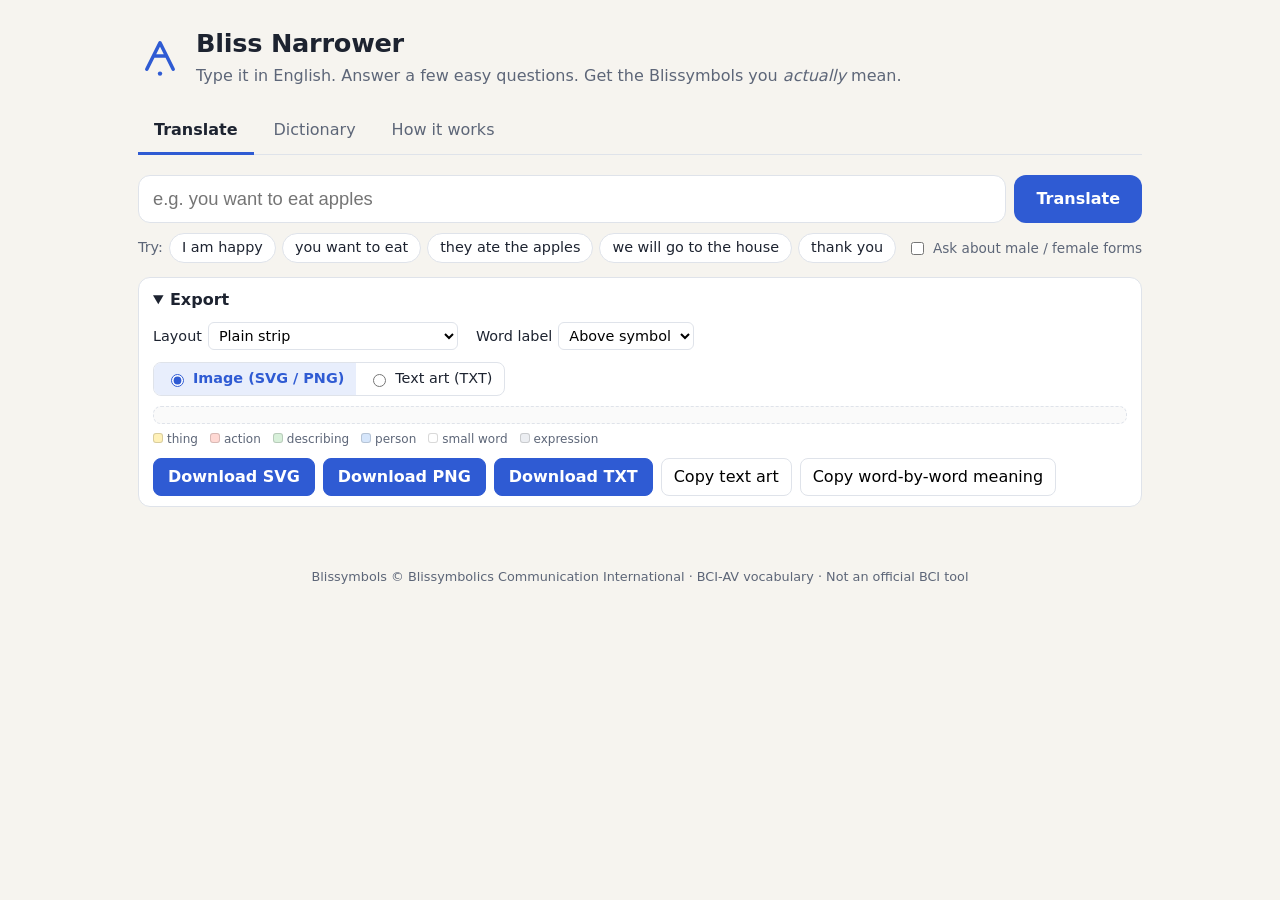
==== bliss-narrower.html @ 60fadc22 "Added root files" ====
<!DOCTYPE html>
<html lang="en">
<head>
<meta charset="utf-8">
<meta name="viewport" content="width=device-width, initial-scale=1">
<title>Bliss Narrower — say exactly what you mean in Blissymbols</title>
<meta name="description" content="Type English, answer a few plain questions (one or many? now or before?), and get the exact Blissymbols you mean.">
<link rel="icon" href="data:image/svg+xml,%3Csvg xmlns='http://www.w3.org/2000/svg' viewBox='0 0 40 40'%3E%3Cpath d='M8 32 L20 8 L32 32 M14 20 L26 20' fill='none' stroke='%232f5bd3' stroke-width='4' stroke-linecap='round'/%3E%3C/svg%3E">
<style>
:root{
  --ink:#1d2330; --muted:#5d6678; --line:#dfe3ea; --bg:#f6f4ef; --card:#fff;
  --accent:#2f5bd3; --accent-soft:#e8eefc; --warn:#e8792b; --warn-soft:#fff1e6; --ok:#2e8b57;
  /* BCI part-of-speech colours */
  --c-YELLOW:#f3c93e; --c-RED:#e05a4f; --c-GREEN:#52a85a; --c-BLUE:#4a86d8; --c-WHITE:#c9ced8; --c-GRAY:#8d95a3;
  --radius:12px;
}
*{box-sizing:border-box}
html,body{margin:0;background:var(--bg);color:var(--ink);font:16px/1.5 system-ui,-apple-system,"Segoe UI",Roboto,sans-serif}
button{font:inherit;cursor:pointer}
.sr{position:absolute;width:1px;height:1px;overflow:hidden;clip:rect(0 0 0 0)}
.top{padding:24px clamp(16px,4vw,48px) 0;max-width:1100px;margin:0 auto}
.brand{display:flex;gap:14px;align-items:center}
.logo{width:44px;height:44px;color:var(--accent);flex:none}
h1{margin:0;font-size:1.6rem;letter-spacing:-.01em}
.tag{margin:2px 0 0;color:var(--muted)}
.tabs{display:flex;gap:4px;margin-top:20px;border-bottom:1px solid var(--line)}
.tabs button{background:none;border:0;padding:10px 16px;color:var(--muted);border-bottom:3px solid transparent;margin-bottom:-1px}
.tabs button[aria-selected=true]{color:var(--ink);border-color:var(--accent);font-weight:600}
main{max-width:1100px;margin:0 auto;padding:20px clamp(16px,4vw,48px) 40px}
.tab{display:none}.tab.on{display:block}
.inputRow{display:flex;gap:8px}
.inputRow input{flex:1;font-size:1.15rem;padding:12px 14px;border:1.5px solid var(--line);border-radius:var(--radius);background:#fff;min-width:0}
.inputRow input:focus{outline:none;border-color:var(--accent);box-shadow:0 0 0 3px var(--accent-soft)}
.primary{background:var(--accent);color:#fff;border:0;border-radius:var(--radius);padding:0 22px;font-weight:600}
.examples{margin:10px 0 0;color:var(--muted);font-size:.9rem;display:flex;flex-wrap:wrap;gap:6px;align-items:center}
.ex{background:#fff;border:1px solid var(--line);border-radius:999px;padding:3px 12px;color:var(--ink)}
.ex:hover{border-color:var(--accent)}
.status{margin-top:16px;padding:10px 14px;border-radius:var(--radius);background:var(--accent-soft)}
h2{font-size:1.15rem;margin:28px 0 10px}
.resultHead{display:flex;align-items:baseline;justify-content:space-between;gap:12px;flex-wrap:wrap}
.funnel{font-size:.9rem;color:var(--muted);display:flex;align-items:center;gap:8px}
.funnel b{font-size:1.1rem;color:var(--ink)}
.funnel .pill{padding:2px 10px;border-radius:999px;background:var(--warn-soft);color:var(--warn);font-weight:600}
.funnel .pill.done{background:#e5f4ea;color:var(--ok)}
.strip{display:flex;flex-wrap:wrap;gap:6px 2px;align-items:flex-end;background:#fff;border:1px solid var(--line);border-radius:var(--radius);padding:16px;min-height:120px}
.tok{display:flex;flex-direction:column;align-items:center;border-radius:8px;padding:4px 6px;border:2px solid transparent;background:none}
.tok:hover,.tok.sel{background:var(--accent-soft)}
.tok svg{height:110px;display:block}
.tok .gl{font-size:.78rem;color:var(--muted);max-width:140px;text-align:center;line-height:1.2;margin-top:2px}
.tok.needs{border-color:var(--warn);border-style:dashed}
.tok.text svg{display:none}
.tok.text .raw{height:110px;display:flex;align-items:center;font-style:italic;color:var(--muted);padding:0 6px}
.tok.punct svg{height:110px}
.actions{display:flex;flex-wrap:wrap;gap:8px;margin-top:10px;align-items:center}
.actions button{background:#fff;border:1px solid var(--line);border-radius:8px;padding:6px 12px}
.actions button:hover{border-color:var(--accent)}
.toggle{margin-left:auto;font-size:.85rem;color:var(--muted);display:flex;gap:6px;align-items:center;cursor:pointer}
.hint{color:var(--muted);margin:0 0 14px;font-size:.95rem}
.needs-dot{display:inline-block;width:10px;height:10px;border-radius:50%;background:var(--warn);vertical-align:middle}
.cards{display:grid;grid-template-columns:repeat(auto-fill,minmax(320px,1fr));gap:14px}
.card{background:var(--card);border:1px solid var(--line);border-radius:var(--radius);padding:14px 16px;position:relative;scroll-margin:20px}
.card.needs{border-color:var(--warn);box-shadow:0 0 0 3px var(--warn-soft)}
.card.flash{animation:flash 1s}
@keyframes flash{0%{box-shadow:0 0 0 6px var(--accent-soft)}100%{box-shadow:none}}
.card header{display:flex;gap:12px;align-items:center;margin-bottom:8px}
.card header svg{height:72px;flex:none;background:#fafafa;border-radius:6px}
.card .word{font-weight:700;font-size:1.1rem}
.card .chosen{color:var(--muted);font-size:.88rem;line-height:1.3}
.card .count{position:absolute;top:10px;right:12px;font-size:.75rem;color:var(--muted)}
.q{margin-top:12px}
.q .qt{font-weight:600;font-size:.95rem;display:flex;gap:6px;align-items:center}
.q .qt .opt{font-weight:400;color:var(--muted);font-size:.8rem}
.q.open .qt::before{content:"";width:9px;height:9px;border-radius:50%;background:var(--warn);flex:none}
.opts{display:flex;flex-direction:column;gap:6px;margin-top:6px}
.opts.row{flex-direction:row;flex-wrap:wrap}
.o{display:flex;gap:10px;align-items:center;text-align:left;background:#fff;border:1.5px solid var(--line);border-radius:10px;padding:7px 10px;color:var(--ink)}
.o:hover{border-color:var(--accent)}
.o[aria-pressed=true]{border-color:var(--accent);background:var(--accent-soft)}
.o .ol{font-weight:600}
.o .oe{color:var(--muted);font-size:.85rem;display:block;font-style:italic}
.o svg{height:54px;flex:none}
.o .pic{font-size:1.2rem;letter-spacing:2px;flex:none;min-width:44px;text-align:center}
.o .guess{font-size:.7rem;color:var(--accent);font-weight:600;margin-left:auto;white-space:nowrap}
.dot{display:inline-block;width:10px;height:10px;border-radius:3px;margin-right:4px;vertical-align:baseline;border:1px solid rgba(0,0,0,.15)}
.skipped{color:var(--muted);font-size:.9rem}
.findbox input{width:100%;padding:8px 10px;border:1px solid var(--line);border-radius:8px;margin-top:6px}
.findres{display:flex;flex-wrap:wrap;gap:6px;margin-top:6px;max-height:260px;overflow:auto}
.findres .o{flex-direction:column;width:104px;padding:6px;gap:2px;font-size:.75rem;text-align:center}
.legend{display:flex;flex-wrap:wrap;gap:12px;margin:12px 0;font-size:.85rem;color:var(--muted)}
.grid{display:grid;grid-template-columns:repeat(auto-fill,minmax(120px,1fr));gap:8px}
.cell{background:#fff;border:1px solid var(--line);border-radius:10px;padding:8px 6px 6px;display:flex;flex-direction:column;align-items:center;gap:2px;color:var(--ink);border-top:4px solid var(--c-WHITE)}
.cell svg{height:70px}
.cell span{font-size:.78rem;text-align:center;line-height:1.2;word-break:break-word}
.cell:hover{border-color:var(--accent)}
dialog{border:0;border-radius:16px;padding:24px;max-width:520px;width:92vw;box-shadow:0 20px 60px rgba(0,0,0,.25)}
dialog::backdrop{background:rgba(20,25,35,.4)}
dialog svg.big{height:200px;display:block;margin:0 auto 12px}
dialog .row{display:flex;gap:8px;justify-content:flex-end;margin-top:16px}
dialog .row button{border:1px solid var(--line);background:#fff;border-radius:8px;padding:6px 14px}
dialog .row button.primary{background:var(--accent);color:#fff;border:0}
.prose{max-width:720px}
.qtable{border-collapse:collapse;width:100%;font-size:.92rem}
.qtable td,.qtable th{border-bottom:1px solid var(--line);padding:6px 8px;text-align:left;vertical-align:top}
.foot{text-align:center;color:var(--muted);font-size:.8rem;padding:20px}
@media (max-width:600px){.tok svg{height:84px}.tok.text .raw{height:84px}.toggle{margin-left:0}}

.q.compact .opts.row{gap:6px}
.q.compact .o{flex:1 1 120px;padding:6px 8px;gap:6px;flex-direction:column;align-items:flex-start;position:relative}
.q.compact .o .pic{min-width:0;font-size:1rem;text-align:left}
.q.compact .o .ol{font-size:.9rem}
.q.compact .o .oe{font-size:.75rem}
.q.compact .o .guess{position:absolute;top:5px;right:6px}
.q .qt{flex-wrap:wrap}
.cards{align-items:start}

/* sentence strip: colour = state */
.dock{padding-top:0}
.dock h2{margin:20px 0 6px}
.keyline{display:flex;flex-wrap:wrap;gap:6px 16px;font-size:.82rem;color:var(--muted);margin:0 0 8px}
.keyline span{display:flex;align-items:center;gap:6px}
.sw{display:inline-block;width:14px;height:14px;border-radius:4px;border:2px solid}
.sw.red{border-color:#d9483b;background:#fde8e6}
.sw.green{border-color:#2e8b57;background:#e3f4e9}
.sw.yellow{border-color:#d9a400;background:#fff4cc}
.strip{flex-wrap:wrap;gap:8px 6px;padding:12px;min-height:0}
.tok{flex:none;border:2px solid var(--line);background:#fff;padding:6px 8px 4px;border-radius:10px;transition:transform .1s,box-shadow .15s}
.tok:hover{background:#fff;box-shadow:0 2px 8px rgba(20,25,35,.12);transform:translateY(-1px)}
.tok svg,.tok.text .raw,.tok.punct svg{height:84px}
.tok.red{border-color:#d9483b;background:#fde8e6;animation:pulse 2.2s ease-in-out infinite}
.tok.red .gl{color:#b3372b;font-weight:600}
.tok.green{border-color:#2e8b57;background:#e3f4e9}
.tok.yellow{border-color:#d9a400;background:#fff4cc}
.tok.yellow .gl{color:#7a5c00}
.tok.green .gl{color:#226b43}
.tok.punct{border-color:transparent;background:none;cursor:default}
.tok.sel{box-shadow:0 0 0 4px var(--accent-soft),0 0 0 6px var(--accent);animation:none}
@keyframes pulse{0%,100%{box-shadow:0 0 0 0 rgba(217,72,59,0)}50%{box-shadow:0 0 0 5px rgba(217,72,59,.18)}}
.skipped .why{font-size:.85rem}

/* pop-up */
.pop{position:absolute;z-index:20;width:min(440px,calc(100vw - 16px));background:#fff;border-radius:14px;box-shadow:0 14px 44px rgba(20,25,35,.28),0 0 0 1px rgba(20,25,35,.06);display:flex;flex-direction:column;max-height:min(70vh,560px)}
.pop::before{content:"";position:absolute;top:-7px;left:calc(var(--arrow,50%) - 7px);width:14px;height:14px;background:#fff;transform:rotate(45deg);box-shadow:-1px -1px 0 rgba(20,25,35,.06)}
.pop[hidden]{display:none}
.pophead{display:flex;gap:10px;align-items:center;padding:12px 12px 8px 14px;border-bottom:1px solid var(--line)}
.pophead svg{height:52px;flex:none}
.pophead .ph-t{flex:1;min-width:0}
.pophead .word{font-weight:700}
.pophead .chosen{color:var(--muted);font-size:.85rem;line-height:1.25}
.state{font-size:.72rem;font-weight:700;padding:2px 8px;border-radius:999px;white-space:nowrap}
.state.red{background:#fde8e6;color:#b3372b}.state.green{background:#e3f4e9;color:#226b43}.state.yellow{background:#fff4cc;color:#7a5c00}
.x{border:0;background:none;font-size:1.5rem;line-height:1;color:var(--muted);padding:2px 6px;border-radius:6px}
.x:hover{background:#f0f1f4}
.popbody{overflow:auto;padding:4px 14px 10px}
.popnote{color:var(--muted);font-size:.9rem;margin:10px 0 4px}
.popfoot{display:flex;gap:8px;justify-content:flex-end;padding:10px 12px;border-top:1px solid var(--line)}
.popfoot button{border:1px solid var(--line);background:#fff;border-radius:8px;padding:6px 14px}
.popfoot button.primary{background:var(--accent);color:#fff;border:0;padding:6px 16px}
.pop .q{margin-top:10px}
.pop .q .qt{font-size:.9rem}
.pop .q .qt .opt{display:none}
.pop .q.compact .o{flex:1 1 110px;flex-direction:row;align-items:center;padding:6px 8px;gap:6px}
.pop .q.compact .o .pic{min-width:22px;font-size:.95rem;text-align:center}
.pop .q.compact .o .guess{position:static;margin-left:auto}
.pop .q.pics .opts{display:grid;grid-template-columns:repeat(auto-fill,minmax(180px,1fr));gap:6px}
.pop .q.pics .o{padding:6px 8px}
.pop .q.pics .o svg{height:46px}
.pop .q.pics .oe{font-size:.75rem;display:-webkit-box;-webkit-line-clamp:2;-webkit-box-orient:vertical;overflow:hidden}
.pop .findres .o{width:96px}
.pop.sheet{position:fixed;left:0!important;right:0;bottom:0;top:auto!important;width:100%;max-height:72vh;border-radius:16px 16px 0 0;animation:up .18s ease-out}
.pop.sheet::before{display:none}
@keyframes up{from{transform:translateY(30px);opacity:.5}to{transform:none;opacity:1}}
@media (max-width:600px){
  .tok svg,.tok.text .raw,.tok.punct svg{height:58px}
  .keyline{font-size:.75rem}
  .inputRow input{font-size:1rem;padding:10px 12px}
  .funnel{font-size:.8rem}
}

.popfoot button.ok{background:#2e8b57;color:#fff;border:0;margin-right:auto}
.funnel .pill.auto{background:#fff4cc;color:#7a5c00}

/* export panel */
.export{background:#fff;border:1px solid var(--line);border-radius:var(--radius);padding:10px 14px;margin-top:14px}
.export summary{font-weight:600;cursor:pointer}
.exrow{display:flex;flex-wrap:wrap;gap:10px 18px;align-items:center;margin-top:10px;font-size:.9rem}
.exrow label{display:flex;gap:6px;align-items:center}
.exrow select,.exrow input[type=number]{font:inherit;padding:4px 6px;border:1px solid var(--line);border-radius:6px;background:#fff}
.exrow input[type=number]{width:60px}
.exprev{margin-top:10px;overflow:auto;max-height:360px;border:1px dashed var(--line);border-radius:8px;padding:8px;background:#fafafa}
.exprev svg{display:block;max-width:100%;height:auto}
.legend.small{font-size:.75rem;margin:6px 0 0}
.export .actions button.primary{padding:6px 14px;background:var(--accent);color:#fff;border:1px solid var(--accent)}
.export .actions button.primary:hover{filter:brightness(1.08)}
[hidden]{display:none!important}

.viewrow{margin-top:12px}
.seg{display:inline-flex;border:1px solid var(--line);border-radius:8px;overflow:hidden}
.seg label{padding:5px 12px;cursor:pointer;gap:6px}
.seg label:has(input:checked){background:var(--accent-soft);color:var(--accent);font-weight:600}
.seg input{accent-color:var(--accent)}
pre.ascii{margin:0;font:11px/1.15 ui-monospace,Menlo,Consolas,"DejaVu Sans Mono",monospace;color:#111;white-space:pre}

</style>
</head>
<body>
<header class="top">
  <div class="brand">
    <svg class="logo" viewBox="0 0 40 40" aria-hidden="true"><path d="M8 32 L20 8 L32 32 M14 20 L26 20" fill="none" stroke="currentColor" stroke-width="3.2" stroke-linecap="round" stroke-linejoin="round"/><circle cx="20" cy="36" r="2" fill="currentColor"/></svg>
    <div>
      <h1>Bliss Narrower</h1>
      <p class="tag">Type it in English. Answer a few easy questions. Get the Blissymbols you <em>actually</em> mean.</p>
    </div>
  </div>
  <nav class="tabs" role="tablist">
    <button role="tab" aria-selected="true" data-tab="translate">Translate</button>
    <button role="tab" aria-selected="false" data-tab="browse">Dictionary</button>
    <button role="tab" aria-selected="false" data-tab="about">How it works</button>
  </nav>
</header>

<main>
  <section id="tab-translate" class="tab on">
    <div class="dock" id="dock">
    <form id="inputForm" class="inputRow" autocomplete="off">
      <label for="src" class="sr">English sentence</label>
      <input id="src" type="text" placeholder="e.g. you want to eat apples" spellcheck="true">
      <button type="submit" class="primary">Translate</button>
    </form>
    <div class="examples">Try:
      <button class="ex" type="button">I am happy</button>
      <button class="ex" type="button">you want to eat</button>
      <button class="ex" type="button">they ate the apples</button>
      <button class="ex" type="button">we will go to the house</button>
      <button class="ex" type="button">thank you</button>
      <label class="toggle"><input type="checkbox" id="optGender"> Ask about male / female forms</label>
    </div>

    <div id="status" class="status" hidden></div>

    <section id="resultWrap" hidden>
      <div class="resultHead">
        <h2>Your Bliss sentence</h2>
        <div class="funnel" id="funnel" title="How many different Bliss sentences your English could still mean"></div>
      </div>
      <div class="keyline" id="keyline">
        <span><i class="sw red"></i>red: program couldn't tell — tap to choose</span>
        <span><i class="sw yellow"></i>yellow: auto-filled from your English — tap to check</span>
        <span><i class="sw green"></i>green: set by you</span>
      </div>
      <div id="strip" class="strip" aria-live="polite"></div>
    </section>
    </div>

    <p id="skipped" class="skipped"></p>
      <div id="actions">
      <details class="export" open>
        <summary>Export</summary>
        <div class="exrow">
          <label>Layout
            <select id="exStyle">
              <option value="strip">Plain strip</option>
              <option value="boxes">Boxes (communication board)</option>
            </select></label>
          <label>Word label
            <select id="exLabel">
              <option value="above">Above symbol</option>
              <option value="below">Below symbol</option>
              <option value="none">No label</option>
            </select></label>
          <span id="exBoxOpts" class="exrow" hidden>
            <label class="chk"><input type="checkbox" id="exColour" checked> Colour boxes by word type</label>
            <label>Boxes per row <input type="number" id="exPerRow" value="8" min="1" max="30"></label>
          </span>
        </div>
        <div class="exrow viewrow">
          <span class="seg" role="radiogroup" aria-label="Preview">
            <label><input type="radio" name="exView" value="image" checked> Image (SVG / PNG)</label>
            <label><input type="radio" name="exView" value="text"> Text art (TXT)</label>
          </span>
          <span id="exTextOpts" class="exrow" hidden>
            <label>Detail
              <select id="exRows">
                <option value="16">Small (16 lines tall)</option>
                <option value="24">Medium (24 lines)</option>
                <option value="32" selected>Large (32 lines)</option>
                <option value="48">Extra large (48 lines)</option>
              </select></label>
            <label>Filled pixel
              <select id="exFill">
                <option value="o" selected>o</option>
                <option value="#">#</option>
                <option value="@">@</option>
                <option value="X">X</option>
                <option value="█">█ (block)</option>
              </select></label>
          </span>
        </div>
        <div class="exprev" id="exPreview" aria-label="Export preview"></div>
        <div class="legend small"><span><span class="dot" style="background:#fff1b8"></span>thing</span><span><span class="dot" style="background:#ffd9d4"></span>action</span><span><span class="dot" style="background:#d8f0da"></span>describing</span><span><span class="dot" style="background:#d6e6fb"></span>person</span><span><span class="dot" style="background:#fff"></span>small word</span><span><span class="dot" style="background:#eceef2"></span>expression</span></div>
        <div class="actions">
          <button type="button" id="dlSvg" class="primary">Download SVG</button>
          <button type="button" id="dlPng" class="primary">Download PNG</button>
          <button type="button" id="dlTxt" class="primary">Download TXT</button>
          <button type="button" id="copyTxt">Copy text art</button>
          <button type="button" id="copyGloss">Copy word-by-word meaning</button>
        </div>
      </details>
      </div>
    <div id="pop" class="pop" role="dialog" aria-modal="false" hidden></div>
  </section>

  <section id="tab-browse" class="tab">
    <div class="inputRow">
      <label for="q" class="sr">Search the dictionary</label>
      <input id="q" type="search" placeholder="Search 6,000+ symbols in English (e.g. house, happy, to go)">
    </div>
    <div class="legend" id="legend"></div>
    <div id="grid" class="grid"></div>
    <dialog id="detail"></dialog>
  </section>

  <section id="tab-about" class="tab prose">
    <h2>Why this exists</h2>
    <p>Blissymbols can say things very precisely, but most tools make you already know the grammar. For example, there are separate symbols for <b>I</b> (just one person) and <b>we</b> (a group that includes me), and a small mark that turns one thing into many. If a tool never asks, you can't tell it which one you meant.</p>
    <p>Bliss Narrower works the other way round: it starts from every symbol your words <em>could</em> mean, then asks short, plain questions to narrow it down. The counter at the top shows how many different meanings are still possible, and it drops to <b>1</b> when everything is settled.</p>
    <h3>The questions it can ask</h3>
    <table class="qtable">
      <tr><th>Question</th><th>Plain words</th><th>Grammar name</th></tr>
      <tr><td>Who is it about?</td><td>"Just me" or "me and others"</td><td>singular / plural (first person)</td></tr>
      <tr><td>How many people are you talking to?</td><td>"one friend" or "the whole group"</td><td>singular / plural (second person)</td></tr>
      <tr><td>People or things?</td><td>"they (my friends)" or "they (the boxes)"</td><td>personal / impersonal pronoun</td></tr>
      <tr><td>How many?</td><td>"one apple" or "lots of apples"</td><td>singular / plural noun</td></tr>
      <tr><td>When?</td><td>"I eat" / "I ate" / "I will eat" / "I would eat"</td><td>present / past / future / conditional</td></tr>
      <tr><td>What kind of word?</td><td>"to drink" (doing) or "a drink" (thing)</td><td>verb / noun / adjective</td></tr>
      <tr><td>Which meaning?</td><td>pick from pictures</td><td>word sense</td></tr>
    </table>
    <h3>Good to know</h3>
    <ul>
      <li>Little words like <i>a</i>, <i>an</i>, <i>the</i>, <i>will</i> and <i>did</i> are usually left out. Bliss shows that information with marks on the other symbols instead.</li>
      <li>Indicators (the small marks on top) are placed where the original symbol had one, or centred if it had none.</li>
      <li>This is a helper, not an official translator. Check important messages with someone who knows Bliss well.</li>
    </ul>
    <h3>Credits</h3>
    <p>Symbol shapes and vocabulary come from the BCI Authorized Vocabulary (BCI-AV) published by Blissymbolics Communication International. See the README for licence details.</p>
  </section>
</main>

<footer class="foot">Blissymbols © Blissymbolics Communication International · BCI-AV vocabulary · Not an official BCI tool</footer>
<script type="application/json" id="bliss-data">[{"id":8483,"en":"exclamation_mark","pos":"WHITE","der":"(punctuation mark - 1. used as punctuation in symbol sentences; 2. used to indicate that the symbol statement that follows it is in the imperative form) - Character","w":20,"sw":7,"svg":"<path d=\"M10 130L10 226M10 258L10 258\"/>"},{"id":8484,"en":"percent,percentage,%","pos":"YELLOW","der":"(international mathematical symbol) - Character","w":84,"sw":7,"svg":"<path d=\"M74 130L10 258\"/><circle cx=\"25.5\" cy=\"145.5\" r=\"15.5\"/><circle cx=\"57.5\" cy=\"241.5\" r=\"15.5\"/>"},{"id":8485,"en":"question_mark","pos":"YELLOW","der":"(punctuation mark - used as punctuation in symbol sentences) - Character","w":84,"sw":7,"svg":"<path d=\"M73 162A31.5 31.5 0 1 0 10 162M42 193A31.5 31.5 0 0 0 42 130M42 194L42 226M42 258L42 258\"/>"},{"id":8486,"en":"period,point,full_stop,decimal_point","pos":"WHITE","der":"(punctuation mark - 1. used as punctuation in symbol sentences; 2. international mathematical symbol) - Character","w":20,"sw":7,"svg":"<path d=\"M10 258L10 258\"/>"},{"id":8487,"en":"comma","pos":"WHITE","der":"(punctuation mark - 1. used as punctuation in symbol sentences; 2. used to divide component parts of compound and combined symbols, in order to clarify meaning) - Character","w":52,"sw":7,"svg":"<path d=\"M6.7 265.7A15.5 15.5 0 0 0 9 257.7\"/><circle cx=\"7\" cy=\"257\" r=\"3\" fill=\"#000\"/>"},{"id":8488,"en":"colon","pos":"WHITE","der":"(punctuation mark) - Character","w":20,"sw":7,"svg":"<path d=\"M10 226L10 226M10 258L10 258\"/>"},{"id":8489,"en":"apostrophe","pos":"WHITE","der":"(punctuation mark) - Character","w":52,"sw":7,"svg":"<path d=\"M6.7 137.7A15.5 15.5 0 0 0 9 129.7\"/><circle cx=\"7\" cy=\"129\" r=\"3\" fill=\"#000\"/>"},{"id":8490,"en":"degree","pos":"WHITE","der":"(punctuation mark) - Character","w":52,"sw":7,"svg":"<circle cx=\"25.5\" cy=\"145.5\" r=\"15.5\"/>"},{"id":8496,"en":"zero_(digit),0","pos":"WHITE","der":"(Arabic numeral 0) - Character","w":52,"sw":7,"svg":"<path d=\"M41 210A15.5 15.5 0 1 0 10 210M10 242A15.5 15.5 0 0 0 41 242M10 210L10 242M42 210L42 242\"/>"},{"id":8497,"en":"one_(digit),1,modifier_(first_person)","pos":"WHITE","der":"(Arabic numeral 1) - Character","w":52,"sw":7,"svg":"<path d=\"M26 194L26 258M10 258L42 258M10 210L26 194\"/>"},{"id":8498,"en":"two_(digit),2,modifier_(second_person)","pos":"WHITE","der":"(Arabic numeral 2) - Character","w":52,"sw":7,"svg":"<path d=\"M41 210A15.5 15.5 0 1 0 10 210M42 210L10 258M10 258L42 258\"/>"},{"id":8499,"en":"three_(digit),3,modifier_(third_person)","pos":"WHITE","der":"(Arabic numeral 3) - Character","w":52,"sw":7,"svg":"<path d=\"M26 225A15.5 15.5 0 1 0 10 210M10 242A15.5 15.5 0 1 0 26 226\"/>"},{"id":8500,"en":"four_(digit),4","pos":"WHITE","der":"(Arabic numeral 4) - Character","w":52,"sw":7,"svg":"<path d=\"M10 194L10 226M10 226L42 226M42 194L42 258\"/>"},{"id":8501,"en":"five_(digit),5","pos":"WHITE","der":"(Arabic numeral 5) - Character","w":52,"sw":7,"svg":"<path d=\"M26 257A15.5 15.5 0 0 0 26 226M10 194L42 194M10 194L10 226M10 226L26 226M10 258L26 258\"/>"},{"id":8502,"en":"six_(digit),6","pos":"WHITE","der":"(Arabic numeral 6) - Character","w":52,"sw":7,"svg":"<path d=\"M41 210A15.5 15.5 0 1 0 10 210M10 242L10 210\"/><circle cx=\"25.5\" cy=\"241.5\" r=\"15.5\"/>"},{"id":8503,"en":"seven_(digit),7","pos":"WHITE","der":"(Arabic numeral 7) - Character","w":52,"sw":7,"svg":"<path d=\"M10 194L42 194M42 194L26 258\"/>"},{"id":8504,"en":"eight_(digit),8","pos":"WHITE","der":"(Arabic numeral 8) - Character","w":52,"sw":7,"svg":"<circle cx=\"25.5\" cy=\"209.5\" r=\"15.5\"/><circle cx=\"25.5\" cy=\"241.5\" r=\"15.5\"/>"},{"id":8505,"en":"nine_(digit),9","pos":"WHITE","der":"(Arabic numeral 9) - Character","w":52,"sw":7,"svg":"<path d=\"M10 242A15.5 15.5 0 0 0 41 242M42 210L42 242\"/><circle cx=\"25.5\" cy=\"209.5\" r=\"15.5\"/>"},{"id":8510,"en":"zero_(index_number)","pos":"WHITE","der":"(Arabic numeral 0 - small) - Character","w":52,"sw":7,"svg":"<path d=\"M25 233.9A7.5 7.5 0 1 0 10 234M10 250A7.5 7.5 0 0 0 25 249.9M10 234L10 250M26 234L26 250\"/>"},{"id":8511,"en":"one_(index_number)","pos":"WHITE","der":"(Arabic numeral 1 - small) - Character","w":52,"sw":7,"svg":"<path d=\"M18 226L18 258M10 258L26 258M10 234L18 226\"/>"},{"id":8512,"en":"two_(index_number)","pos":"WHITE","der":"(Arabic numeral 2 - small) - Character","w":52,"sw":7,"svg":"<path d=\"M25 233.9A7.5 7.5 0 1 0 10 234M26 234L10 258M10 258L26 258\"/>"},{"id":8513,"en":"three_(index_number)","pos":"WHITE","der":"(Arabic numeral 3 - small) - Character","w":52,"sw":7,"svg":"<path d=\"M17.9 241A7.5 7.5 0 1 0 10 234M10 250A7.5 7.5 0 1 0 18 242\"/>"},{"id":8514,"en":"four_(index_number)","pos":"WHITE","der":"(Arabic numeral 4 - small) - Character","w":52,"sw":7,"svg":"<path d=\"M10 226L10 242M10 242L26 242M26 226L26 258\"/>"},{"id":8515,"en":"five_(index_number)","pos":"WHITE","der":"(Arabic numeral 5 - small) - Character","w":52,"sw":7,"svg":"<path d=\"M17.9 257A7.5 7.5 0 0 0 18 242M10 226L26 226M10 226L10 242M10 242L18 242M10 258L18 258\"/>"},{"id":8516,"en":"six_(index_number)","pos":"WHITE","der":"(Arabic numeral 6 - small) - Character","w":52,"sw":7,"svg":"<path d=\"M25 233.9A7.5 7.5 0 1 0 10 234M10 250L10 234\"/><circle cx=\"17.5\" cy=\"249.5\" r=\"7.5\"/>"},{"id":8517,"en":"seven_(index_number)","pos":"WHITE","der":"(Arabic numeral 7 - small) - Character","w":52,"sw":7,"svg":"<path d=\"M10 226L26 226M26 226L18 258\"/>"},{"id":8518,"en":"eight_(index_number)","pos":"WHITE","der":"(Arabic numeral 8 - small) - Character","w":52,"sw":7,"svg":"<circle cx=\"17.5\" cy=\"233.5\" r=\"7.5\"/><circle cx=\"17.5\" cy=\"249.5\" r=\"7.5\"/>"},{"id":8519,"en":"nine_(index_number)","pos":"WHITE","der":"(Arabic numeral 9 - small) - Character","w":52,"sw":7,"svg":"<path d=\"M10 250A7.5 7.5 0 0 0 25 249.9M26 234L26 250\"/><circle cx=\"17.5\" cy=\"233.5\" r=\"7.5\"/>"},{"id":8521,"en":"a_(lowercase)","pos":"WHITE","der":"(Latin English lowercase letter a) - Character","w":84,"sw":7,"svg":"<text x=\"10\" y=\"258\" font-size=\"78\" font-family=\"Arial,sans-serif\" fill=\"#000\" stroke=\"none\">a<\/text>"},{"id":8522,"en":"b_(lowercase)","pos":"WHITE","der":"(Latin English lowercase letter b) - Character","w":84,"sw":7,"svg":"<text x=\"10\" y=\"258\" font-size=\"78\" font-family=\"Arial,sans-serif\" fill=\"#000\" stroke=\"none\">b<\/text>"},{"id":8523,"en":"c_(lowercase)","pos":"WHITE","der":"(Latin English lowercase letter c) - Character","w":84,"sw":7,"svg":"<text x=\"10\" y=\"258\" font-size=\"78\" font-family=\"Arial,sans-serif\" fill=\"#000\" stroke=\"none\">c<\/text>"},{"id":8524,"en":"d_(lowercase)","pos":"WHITE","der":"(Latin English lowercase letter d) - Character","w":84,"sw":7,"svg":"<text x=\"10\" y=\"258\" font-size=\"78\" font-family=\"Arial,sans-serif\" fill=\"#000\" stroke=\"none\">d<\/text>"},{"id":8525,"en":"e_(lowercase)","pos":"WHITE","der":"(Latin English lowercase letter e) - Character","w":84,"sw":7,"svg":"<text x=\"10\" y=\"258\" font-size=\"78\" font-family=\"Arial,sans-serif\" fill=\"#000\" stroke=\"none\">e<\/text>"},{"id":8526,"en":"f_(lowercase)","pos":"WHITE","der":"(Latin English lowercase letter f) - Character","w":52,"sw":7,"svg":"<text x=\"10\" y=\"258\" font-size=\"78\" font-family=\"Arial,sans-serif\" fill=\"#000\" stroke=\"none\">f<\/text>"},{"id":8527,"en":"g_(lowercase)","pos":"WHITE","der":"(Latin English lowercase letter g) - Character","w":84,"sw":7,"svg":"<text x=\"10\" y=\"258\" font-size=\"78\" font-family=\"Arial,sans-serif\" fill=\"#000\" stroke=\"none\">g<\/text>"},{"id":8528,"en":"h_(lowercase)","pos":"WHITE","der":"(Latin English lowercase letter h) - Character","w":84,"sw":7,"svg":"<text x=\"10\" y=\"258\" font-size=\"78\" font-family=\"Arial,sans-serif\" fill=\"#000\" stroke=\"none\">h<\/text>"},{"id":8529,"en":"i_(lowercase)","pos":"WHITE","der":"(Latin English lowercase letter i) - Character","w":52,"sw":7,"svg":"<text x=\"10\" y=\"258\" font-size=\"78\" font-family=\"Arial,sans-serif\" fill=\"#000\" stroke=\"none\">i<\/text>"},{"id":8530,"en":"j_(lowercase)","pos":"WHITE","der":"(Latin English lowercase letter j) - Character","w":52,"sw":7,"svg":"<text x=\"10\" y=\"258\" font-size=\"78\" font-family=\"Arial,sans-serif\" fill=\"#000\" stroke=\"none\">j<\/text>"},{"id":8531,"en":"k_(lowercase)","pos":"WHITE","der":"(Latin English lowercase letter k) - Character","w":84,"sw":7,"svg":"<text x=\"10\" y=\"258\" font-size=\"78\" font-family=\"Arial,sans-serif\" fill=\"#000\" stroke=\"none\">k<\/text>"},{"id":8532,"en":"l_(lowercase)","pos":"WHITE","der":"(Latin English lowercase letter l) - Character","w":52,"sw":7,"svg":"<text x=\"10\" y=\"258\" font-size=\"78\" font-family=\"Arial,sans-serif\" fill=\"#000\" stroke=\"none\">l<\/text>"},{"id":8533,"en":"m_(lowercase)","pos":"WHITE","der":"(Latin English lowercase letter m) - Character","w":116,"sw":7,"svg":"<text x=\"10\" y=\"258\" font-size=\"78\" font-family=\"Arial,sans-serif\" fill=\"#000\" stroke=\"none\">m<\/text>"},{"id":8534,"en":"n_(lowercase)","pos":"WHITE","der":"(Latin English lowercase letter n) - Character","w":84,"sw":7,"svg":"<text x=\"10\" y=\"258\" font-size=\"78\" font-family=\"Arial,sans-serif\" fill=\"#000\" stroke=\"none\">n<\/text>"},{"id":8535,"en":"o_(lowercase)","pos":"WHITE","der":"(Latin English lowercase letter o) - Character","w":84,"sw":7,"svg":"<text x=\"10\" y=\"258\" font-size=\"78\" font-family=\"Arial,sans-serif\" fill=\"#000\" stroke=\"none\">o<\/text>"},{"id":8536,"en":"p_(lowercase)","pos":"WHITE","der":"(Latin English lowercase letter p) - Character","w":84,"sw":7,"svg":"<text x=\"10\" y=\"258\" font-size=\"78\" font-family=\"Arial,sans-serif\" fill=\"#000\" stroke=\"none\">p<\/text>"},{"id":8537,"en":"q_(lowercase)","pos":"WHITE","der":"(Latin English lowercase letter q) - Character","w":84,"sw":7,"svg":"<text x=\"10\" y=\"258\" font-size=\"78\" font-family=\"Arial,sans-serif\" fill=\"#000\" stroke=\"none\">q<\/text>"},{"id":8538,"en":"r_(lowercase)","pos":"WHITE","der":"(Latin English lowercase letter r) - Character","w":68,"sw":7,"svg":"<text x=\"10\" y=\"258\" font-size=\"78\" font-family=\"Arial,sans-serif\" fill=\"#000\" stroke=\"none\">r<\/text>"},{"id":8539,"en":"s_(lowercase)","pos":"WHITE","der":"(Latin English lowercase letter s) - Character","w":84,"sw":7,"svg":"<text x=\"10\" y=\"258\" font-size=\"78\" font-family=\"Arial,sans-serif\" fill=\"#000\" stroke=\"none\">s<\/text>"},{"id":8540,"en":"t_(lowercase)","pos":"WHITE","der":"(Latin English lowercase letter t) - Character","w":52,"sw":7,"svg":"<text x=\"10\" y=\"258\" font-size=\"78\" font-family=\"Arial,sans-serif\" fill=\"#000\" stroke=\"none\">t<\/text>"},{"id":8541,"en":"u_(lowercase)","pos":"WHITE","der":"(Latin English lowercase letter u) - Character","w":84,"sw":7,"svg":"<text x=\"10\" y=\"258\" font-size=\"78\" font-family=\"Arial,sans-serif\" fill=\"#000\" stroke=\"none\">u<\/text>"},{"id":8542,"en":"v_(lowercase)","pos":"WHITE","der":"(Latin English lowercase letter v) - Character","w":84,"sw":7,"svg":"<text x=\"10\" y=\"258\" font-size=\"78\" font-family=\"Arial,sans-serif\" fill=\"#000\" stroke=\"none\">v<\/text>"},{"id":8543,"en":"w_(lowercase)","pos":"WHITE","der":"(Latin English lowercase letter w) - Character","w":100,"sw":7,"svg":"<text x=\"10\" y=\"258\" font-size=\"78\" font-family=\"Arial,sans-serif\" fill=\"#000\" stroke=\"none\">w<\/text>"},{"id":8544,"en":"x_(lowercase)","pos":"WHITE","der":"(Latin English lowercase letter x) - Character","w":84,"sw":7,"svg":"<text x=\"10\" y=\"258\" font-size=\"78\" font-family=\"Arial,sans-serif\" fill=\"#000\" stroke=\"none\">x<\/text>"},{"id":8545,"en":"y_(lowercase)","pos":"WHITE","der":"(Latin English lowercase letter y) - Character","w":84,"sw":7,"svg":"<text x=\"10\" y=\"258\" font-size=\"78\" font-family=\"Arial,sans-serif\" fill=\"#000\" stroke=\"none\">y<\/text>"},{"id":8546,"en":"z_(lowercase)","pos":"WHITE","der":"(Latin English lowercase letter z) - Character","w":68,"sw":7,"svg":"<text x=\"10\" y=\"258\" font-size=\"78\" font-family=\"Arial,sans-serif\" fill=\"#000\" stroke=\"none\">z<\/text>"},{"id":8551,"en":"A_(uppercase)","pos":"WHITE","der":"(Latin English uppercase letter A) - Character","w":100,"sw":7,"svg":"<text x=\"10\" y=\"258\" font-size=\"78\" font-family=\"Arial,sans-serif\" fill=\"#000\" stroke=\"none\">A<\/text>"},{"id":8552,"en":"B_(uppercase)","pos":"WHITE","der":"(Latin English uppercase letter B) - Character","w":100,"sw":7,"svg":"<text x=\"10\" y=\"258\" font-size=\"78\" font-family=\"Arial,sans-serif\" fill=\"#000\" stroke=\"none\">B<\/text>"},{"id":8553,"en":"C_(uppercase)","pos":"WHITE","der":"(Latin English uppercase letter C) - Character","w":100,"sw":7,"svg":"<text x=\"10\" y=\"258\" font-size=\"78\" font-family=\"Arial,sans-serif\" fill=\"#000\" stroke=\"none\">C<\/text>"},{"id":8554,"en":"D_(uppercase)","pos":"WHITE","der":"(Latin English uppercase letter D) - Character","w":100,"sw":7,"svg":"<text x=\"10\" y=\"258\" font-size=\"78\" font-family=\"Arial,sans-serif\" fill=\"#000\" stroke=\"none\">D<\/text>"},{"id":8555,"en":"E_(uppercase)","pos":"WHITE","der":"(Latin English uppercase letter E) - Character","w":84,"sw":7,"svg":"<text x=\"10\" y=\"258\" font-size=\"78\" font-family=\"Arial,sans-serif\" fill=\"#000\" stroke=\"none\">E<\/text>"},{"id":8556,"en":"F_(uppercase)","pos":"WHITE","der":"(Latin English uppercase letter F) - Character","w":84,"sw":7,"svg":"<text x=\"10\" y=\"258\" font-size=\"78\" font-family=\"Arial,sans-serif\" fill=\"#000\" stroke=\"none\">F<\/text>"},{"id":8557,"en":"G_(uppercase)","pos":"WHITE","der":"(Latin English uppercase letter G) - Character","w":100,"sw":7,"svg":"<text x=\"10\" y=\"258\" font-size=\"78\" font-family=\"Arial,sans-serif\" fill=\"#000\" stroke=\"none\">G<\/text>"},{"id":8558,"en":"H_(uppercase)","pos":"WHITE","der":"(Latin English uppercase letter H) - Character","w":100,"sw":7,"svg":"<text x=\"10\" y=\"258\" font-size=\"78\" font-family=\"Arial,sans-serif\" fill=\"#000\" stroke=\"none\">H<\/text>"},{"id":8559,"en":"I_(uppercase)","pos":"WHITE","der":"(Latin English uppercase letter I) - Character","w":52,"sw":7,"svg":"<text x=\"10\" y=\"258\" font-size=\"78\" font-family=\"Arial,sans-serif\" fill=\"#000\" stroke=\"none\">I<\/text>"},{"id":8560,"en":"J_(uppercase)","pos":"WHITE","der":"(Latin English uppercase letter J) - Character","w":84,"sw":7,"svg":"<text x=\"10\" y=\"258\" font-size=\"78\" font-family=\"Arial,sans-serif\" fill=\"#000\" stroke=\"none\">J<\/text>"},{"id":8561,"en":"K_(uppercase)","pos":"WHITE","der":"(Latin English uppercase letter K) - Character","w":100,"sw":7,"svg":"<text x=\"10\" y=\"258\" font-size=\"78\" font-family=\"Arial,sans-serif\" fill=\"#000\" stroke=\"none\">K<\/text>"},{"id":8562,"en":"L_(uppercase)","pos":"WHITE","der":"(Latin English uppercase letter L) - Character","w":84,"sw":7,"svg":"<text x=\"10\" y=\"258\" font-size=\"78\" font-family=\"Arial,sans-serif\" fill=\"#000\" stroke=\"none\">L<\/text>"},{"id":8563,"en":"M_(uppercase)","pos":"WHITE","der":"(Latin English uppercase letter M) - Character","w":100,"sw":7,"svg":"<text x=\"10\" y=\"258\" font-size=\"78\" font-family=\"Arial,sans-serif\" fill=\"#000\" stroke=\"none\">M<\/text>"},{"id":8564,"en":"N_(uppercase)","pos":"WHITE","der":"(Latin English uppercase letter N) - Character","w":100,"sw":7,"svg":"<text x=\"10\" y=\"258\" font-size=\"78\" font-family=\"Arial,sans-serif\" fill=\"#000\" stroke=\"none\">N<\/text>"},{"id":8565,"en":"O_(uppercase)","pos":"WHITE","der":"(Latin English uppercase letter O) - Character","w":100,"sw":7,"svg":"<text x=\"10\" y=\"258\" font-size=\"78\" font-family=\"Arial,sans-serif\" fill=\"#000\" stroke=\"none\">O<\/text>"},{"id":8566,"en":"P_(uppercase)","pos":"WHITE","der":"(Latin English uppercase letter P) - Character","w":84,"sw":7,"svg":"<text x=\"10\" y=\"258\" font-size=\"78\" font-family=\"Arial,sans-serif\" fill=\"#000\" stroke=\"none\">P<\/text>"},{"id":8567,"en":"Q_(uppercase)","pos":"WHITE","der":"(Latin English uppercase letter Q) - Character","w":100,"sw":7,"svg":"<text x=\"10\" y=\"258\" font-size=\"78\" font-family=\"Arial,sans-serif\" fill=\"#000\" stroke=\"none\">Q<\/text>"},{"id":8568,"en":"R_(uppercase)","pos":"WHITE","der":"(Latin English uppercase letter R) - Character","w":100,"sw":7,"svg":"<text x=\"10\" y=\"258\" font-size=\"78\" font-family=\"Arial,sans-serif\" fill=\"#000\" stroke=\"none\">R<\/text>"},{"id":8569,"en":"S_(uppercase)","pos":"WHITE","der":"(Latin English uppercase letter S) - Character","w":84,"sw":7,"svg":"<text x=\"10\" y=\"258\" font-size=\"78\" font-family=\"Arial,sans-serif\" fill=\"#000\" stroke=\"none\">S<\/text>"},{"id":8570,"en":"T_(uppercase)","pos":"WHITE","der":"(Latin English uppercase letter T) - Character","w":84,"sw":7,"svg":"<text x=\"10\" y=\"258\" font-size=\"78\" font-family=\"Arial,sans-serif\" fill=\"#000\" stroke=\"none\">T<\/text>"},{"id":8571,"en":"U_(uppercase)","pos":"WHITE","der":"(Latin English uppercase letter U) - Character","w":100,"sw":7,"svg":"<text x=\"10\" y=\"258\" font-size=\"78\" font-family=\"Arial,sans-serif\" fill=\"#000\" stroke=\"none\">U<\/text>"},{"id":8572,"en":"V_(uppercase)","pos":"WHITE","der":"(Latin English uppercase letter V) - Character","w":84,"sw":7,"svg":"<text x=\"10\" y=\"258\" font-size=\"78\" font-family=\"Arial,sans-serif\" fill=\"#000\" stroke=\"none\">V<\/text>"},{"id":8573,"en":"W_(uppercase)","pos":"WHITE","der":"(Latin English uppercase letter W) - Character","w":116,"sw":7,"svg":"<text x=\"10\" y=\"258\" font-size=\"78\" font-family=\"Arial,sans-serif\" fill=\"#000\" stroke=\"none\">W<\/text>"},{"id":8574,"en":"X_(uppercase)","pos":"WHITE","der":"(Latin English uppercase letter X) - Character","w":84,"sw":7,"svg":"<text x=\"10\" y=\"258\" font-size=\"78\" font-family=\"Arial,sans-serif\" fill=\"#000\" stroke=\"none\">X<\/text>"},{"id":8575,"en":"Y_(uppercase)","pos":"WHITE","der":"(Latin English uppercase letter Y) - Character","w":84,"sw":7,"svg":"<text x=\"10\" y=\"258\" font-size=\"78\" font-family=\"Arial,sans-serif\" fill=\"#000\" stroke=\"none\">Y<\/text>"},{"id":8576,"en":"Z_(uppercase)","pos":"WHITE","der":"(Latin English uppercase letter Z) - Character","w":84,"sw":7,"svg":"<text x=\"10\" y=\"258\" font-size=\"78\" font-family=\"Arial,sans-serif\" fill=\"#000\" stroke=\"none\">Z<\/text>"},{"id":8993,"en":"indicator_(action)","pos":"GRAY","der":"(action [quarter-sized]: placed above a symbol to create (1) the infinitive form of a verb, and (2) the present tense of a verb) - Character (indicator)","w":52,"sw":7,"svg":"<path d=\"M10 98L26 66M26 66L42 98\"/>"},{"id":8994,"en":"indicator_(active)","pos":"GRAY","der":"(action indicator [modification]: turned on its side and pointing forward: placed above a symbol to emphasize that something is acting on something else. The symbol is logically related to about.) - Character (indicator - modified)","w":52,"sw":7,"svg":"<path d=\"M10 66L42 82M42 82L10 98\"/>"},{"id":8995,"en":"indicator_(conditional)","pos":"GRAY","der":"(question mark [quarter-sized]: placed above a symbol to indicate the equivalent of the English present conditional form) - Character (indicator)","w":52,"sw":7,"svg":"<path d=\"M17.9 81A7.5 7.5 0 1 0 10 74M18 82L18 84M18 97L18 97\"/>"},{"id":8996,"en":"indicator_(description_after_fact)","pos":"GRAY","der":"(description indicator + dot: placed above a symbol to indicate meanings equivalent to an English past participle, usually with an -ed or -en ending) - Character (superimposed - indicator)","w":68,"sw":7,"svg":"<path d=\"M10 66L26 98M26 98L42 66M58 66L58 66\"/>"},{"id":8997,"en":"indicator_(description_before_fact)","pos":"GRAY","der":"(dot + description indicator: the dot comes before the indicator: placed above a symbol to produce meanings equivalent to English words ending in -able) - Character (superimposed - indicator)","w":68,"sw":7,"svg":"<path d=\"M10 66L10 66M26 66L42 98M42 98L58 66\"/>"},{"id":8998,"en":"indicator_(description)","pos":"GRAY","der":"(evaluation [quarter-sized]: placed above a symbol to show that it is describing or evaluating something. This indicator produces meanings equivalent to English adjectives and adverbs.) - Character (indicator)","w":52,"sw":7,"svg":"<path d=\"M10 66L26 98M26 98L42 66\"/>"},{"id":8999,"en":"indicator_(future_action)","pos":"GRAY","der":"(future [quarter-sized]: placed above a symbol to indicate future action) - Character (indicator)","w":52,"sw":7,"svg":"<path d=\"M25.4 65.4A22 22 0 0 0 26.4 97.5\"/>"},{"id":9000,"en":"indicator_(future_conditional)","pos":"GRAY","der":"(conditional indicator + future action indicator: placed above a symbol to indicate the future conditional form) - Character (superimposed - indicator)","w":68,"sw":7,"svg":"<path d=\"M41.4 65.4A22 22 0 0 0 42.4 97.5M17.9 81A7.5 7.5 0 1 0 10 74M18 82L18 84M18 97L18 97\"/>"},{"id":9001,"en":"indicator_(future_passive)","pos":"GRAY","der":"(passive indicator + future action indicator) - Character (superimposed - indicator)","w":84,"sw":7,"svg":"<path d=\"M42 66L10 82M10 82L42 98M57.4 65.4A22 22 0 0 0 58.4 97.5\"/>"},{"id":9002,"en":"indicator_(future_passive_conditional)","pos":"GRAY","der":"(passive indicator + future conditional indicator) - Character (superimposed - indicator)","w":116,"sw":7,"svg":"<path d=\"M65.9 81A7.5 7.5 0 1 0 58 74M66 82L66 84M66 97L66 97M42 66L10 82M10 82L42 98M89.4 65.4A22 22 0 0 0 90.4 97.5\"/>"},{"id":9003,"en":"indicator_(passive)","pos":"GRAY","der":"(action indicator [modification]: turned on its side and pointing backward: placed above a symbol to emphasize that something is being acted upon. The symbol is logically related to by.) - Character (indicator - modified)","w":52,"sw":7,"svg":"<path d=\"M42 66L10 82M10 82L42 98\"/>"},{"id":9004,"en":"indicator_(past_action)","pos":"GRAY","der":"(past [quarter-sized]: placed above a symbol to indicate past action) - Character (indicator)","w":52,"sw":7,"svg":"<path d=\"M8.7 96.6A21.5 22 0 0 0 9.1 65.9\"/>"},{"id":9005,"en":"indicator_(past_conditional)","pos":"GRAY","der":"(conditional indicator + past action indicator: placed above a symbol to indicate the past conditional form) - Character (superimposed - indicator)","w":84,"sw":7,"svg":"<path d=\"M17.9 81A7.5 7.5 0 1 0 10 74M18 82L18 84M18 97L18 97M40.7 96.6A21.5 22 0 0 0 41.1 65.9\"/>"},{"id":9006,"en":"indicator_(past_passive_conditional)","pos":"GRAY","der":"(passive indicator + past conditional indicator) - Character (superimposed - indicator)","w":132,"sw":7,"svg":"<path d=\"M65.9 81A7.5 7.5 0 1 0 58 74M66 82L66 84M66 97L66 97M42 66L10 82M10 82L42 98M88.6 96.6A22 22 0 0 0 89 66\"/>"},{"id":9007,"en":"indicator_(past_passive)","pos":"GRAY","der":"(passive indicator + past action indicator) - Character (superimposed - indicator)","w":100,"sw":7,"svg":"<path d=\"M42 66L10 82M10 82L42 98M56.6 96.6A22 22 0 0 0 57 66\"/>"},{"id":9008,"en":"indicator_(present_passive_conditional)","pos":"GRAY","der":"(passive indicator + conditional indicator) - Character (superimposed - indicator)","w":100,"sw":7,"svg":"<path d=\"M42 66L10 82M10 82L42 98M65.9 81A7.5 7.5 0 1 0 58 74M66 82L66 84M66 97L66 97\"/>"},{"id":9009,"en":"indicator_(thing)","pos":"GRAY","der":"(thing [quarter-sized]: placed above a symbol to represent a concrete object) - Character (indicator)","w":52,"sw":7,"svg":"<path d=\"M10 66L42 66M42 66L42 98M42 98L10 98M10 98L10 66\"/>"},{"id":9010,"en":"indicator_(thing,plural)","pos":"GRAY","der":"(thing indicator + plural indicator) - Character (superimposed - indicator)","w":100,"sw":7,"svg":"<path d=\"M10 66L42 66M42 66L42 98M42 98L10 98M10 98L10 66M58 66L90 98M90 66L58 98\"/>"},{"id":9011,"en":"indicator_(plural)","pos":"GRAY","der":"(multiplication [quarter-sized]: placed above a symbol to indicate a plural form) - Character (indicator)","w":52,"sw":7,"svg":"<path d=\"M10 66L42 98M42 66L10 98\"/>"},{"id":12321,"en":"a,an,any","pos":"WHITE","der":"(diagonal line suggests an index finger pointing at something unspecific. The diagonal line has the opposite orientation to the one used in the, this and that.) - Character","w":52,"sw":7,"svg":"<path d=\"M10 178L42 210\"/>"},{"id":12322,"en":"ability,capability,capacity,potential","pos":"YELLOW","der":"(dot + evaluation: evaluation beforehand of one’s potential to do something) - Character (sequenced)","w":180,"sw":7,"svg":"<path d=\"M42 130L106 258M106 258L170 130M10 194L10 194\"/>"},{"id":12323,"en":"abortion_(induced)","pos":"YELLOW","der":"(to cause + miscarriage,abortion_(spontaneous))","w":436,"sw":7,"svg":"<path d=\"M10 130L10 258M10 258L74 194M74 194L10 130M106.2 193.8A45 45 0 0 0 168.8 192.8M234.9 193.2A45 44.5 0 0 0 168 192.2M298.9 193.2A45 44.5 0 0 0 232 192.2M234.2 193.8A45 45 0 0 0 296.8 192.8M330 130L202 258M394 130L394 194M394 194L426 258M426 258L362 258M362 258L394 194\"/><circle cx=\"265.5\" cy=\"193.5\" r=\"63.5\"/>"},{"id":12324,"en":"about,concerning,regarding,in_relation_to,of,on","pos":"WHITE","der":"(relation [half-sized], pointing forward: used to mean on when the symbol refers to time, e.g. on Wednesday) - Character","w":52,"sw":7,"svg":"<path d=\"M10 162L42 194M42 194L10 226\"/>"},{"id":12325,"en":"absorbent_material,sponge","pos":"YELLOW","der":"(material + into)","w":308,"sw":7,"svg":"<path d=\"M10 162L74 162M74 162L74 226M74 226L10 226M10 226L10 162M10 258L74 258M106 194L234 194M234 194L202 162M234 194L202 226M170 130L298 130M298 130L298 258M298 258L170 258M170 258L170 130\"/>"},{"id":12326,"en":"celibacy,chastity,abstinence","pos":"YELLOW","der":"(to decide + without + sexual intercourse)","w":468,"sw":7,"svg":"<path d=\"M137 194A63.5 63.5 0 1 0 10 194M10 194L138 194M138 194L106 162M138 194L106 226M138 130L138 258M170 194L234 194M394 130L394 258M394 258L458 258M442 162L410 194M410 194L442 226\"/><circle cx=\"297.5\" cy=\"193.5\" r=\"31.5\"/><circle cx=\"329.5\" cy=\"193.5\" r=\"31.5\"/>"},{"id":12327,"en":"abuse,assault,violence","pos":"YELLOW","der":"(force + intensity)","w":212,"sw":7,"svg":"<path d=\"M137 194A63.5 63.5 0 1 0 10 194M10 194L74 194M10 130L10 194M74 130L74 258M170 162L170 210M170 225L170 225\"/>"},{"id":12328,"en":"accessory","pos":"YELLOW","der":"(thing + plus + clothing: something added to one's clothing)","w":340,"sw":7,"svg":"<path d=\"M10 162L74 162M74 162L74 226M74 226L10 226M10 226L10 162M106 194L170 194M138 162L138 226M202 162L330 162M202 226L330 226M234 130L234 258M298 130L298 258M202 194L266 130M266 130L330 194\"/>"},{"id":12329,"en":"accident,chance_event","pos":"YELLOW","der":"(event + without + to expect: unexpected event)","w":340,"sw":7,"svg":"<path d=\"M42 162L42 226M10 258L74 258M106 194L170 194M329 194A63.5 63.5 0 1 0 202 194M265.9 129.8A79.5 79.5 0 0 0 266.4 257.5M282 193A15.5 15.5 0 1 0 266 178M282 194L282 210M282 225L282 225\"/><circle cx=\"41.5\" cy=\"193.5\" r=\"31.5\"/>"},{"id":12330,"en":"account","pos":"YELLOW","der":"(paper [modification] + container: written (financial) record of something held) - Character (superimposed - modified)","w":148,"sw":7,"svg":"<path d=\"M10 194A63.5 63.5 0 0 0 137 194M42 130L42 226M106 130L106 226M42 130L106 130\"/>"},{"id":12331,"en":"ache","pos":"YELLOW","der":"(pain + to continue: pain that goes on and on)","w":500,"sw":7,"svg":"<path d=\"M11 161.9A126.5 127.5 0 0 0 74.7 256.7M73 162A31.5 31.5 0 1 0 10 162M137 162A31.5 31.5 0 1 0 74 162M73.2 256.6A127 127.5 0 0 0 136.9 161.9M138 258L202 194M202 194L266 258M362 194L490 194M490 194L458 162M490 194L458 226M266 194L266 258M362 194L362 258M298 194L362 194\"/>"},{"id":12332,"en":"acne","pos":"YELLOW","der":"(many + pimple)","w":292,"sw":7,"svg":"<path d=\"M10 194L74 258M74 194L10 258M282 162L250 194M250 194L282 226M170 162L170 226M138 226L202 226M138 162L138 162M202 162L202 162M218 194L218 194\"/><circle cx=\"169.5\" cy=\"193.5\" r=\"63.5\"/>"},{"id":12333,"en":"across","pos":"WHITE","der":"(a vertical line with two horizontal lines [half sized] across it: CKB says this is a small road crossing a main road) - Character","w":84,"sw":7,"svg":"<path d=\"M10 194L74 194M10 226L74 226M42 162L42 258\"/>"},{"id":12334,"en":"action,act,deed","pos":"YELLOW","der":"(symbol suggests the shape of a volcano cone, which CKB says represents \"one of the primeval actions of our earth\". The Action [full-sized], is used primarily as the source of activity - action [half-sized]) - Character","w":148,"sw":7,"svg":"<path d=\"M10 258L74 130M74 130L138 258\"/>"},{"id":12335,"en":"activity,male_gender_(in_combinations)","pos":"YELLOW","der":"(action [half-sized]) (Also used as part of other characters to indicate male gender) - Character","w":84,"sw":7,"svg":"<path d=\"M10 258L42 194M42 194L74 258\"/>"},{"id":12336,"en":"active,actively","pos":"GREEN","der":"(activity + description indicator)","w":84,"sw":7,"svg":"<path d=\"M10 258L42 194M42 194L74 258\"/>","top":"<path d=\"M26 66L42 98M42 98L58 66\"/>","tx":42.0},{"id":12337,"en":"Adar","pos":"YELLOW","der":"(month + megillah: month of Purim (Hebrew))","w":180,"sw":7,"svg":"<path d=\"M10 257A63.5 63.5 0 0 0 10 130M106 130L170 130M170 130L170 258M170 258L106 258M106 258L106 130M138 258L138 290M138 98L138 130M10 130L10 258\"/>"},{"id":12338,"en":"add,gain-(to)","pos":"RED","der":"(addition + action indicator)","w":148,"sw":7,"svg":"<path d=\"M10 194L138 194M74 130L74 258\"/>","top":"<path d=\"M58 98L74 66M74 66L90 98\"/>","tx":74.0},{"id":12339,"en":"addition,gain","pos":"YELLOW","der":"(based upon the international mathematical symbol) - Character","w":148,"sw":7,"svg":"<path d=\"M10 194L138 194M74 130L74 258\"/>"},{"id":12340,"en":"adolescence","pos":"YELLOW","der":"(limited time + adolescent)","w":244,"sw":7,"svg":"<path d=\"M10 130L10 258M138 130L138 258M170 194L234 194M170 258L234 258M202 194L202 258M74 130L74 194M74 194L138 194M170 130L234 130\"/><circle cx=\"73.5\" cy=\"193.5\" r=\"63.5\"/><circle cx=\"201.5\" cy=\"161.5\" r=\"31.5\"/>"},{"id":12341,"en":"adult,grownup","pos":"BLUE","der":"(flower + big: CKB suggests that an adult is a person reaching \"full flower\") - Character (superimposed)","w":84,"sw":7,"svg":"<path d=\"M10 130L74 130M42 194L42 258M10 258L74 258\"/><circle cx=\"41.5\" cy=\"161.5\" r=\"31.5\"/>"},{"id":12342,"en":"adult,mature","pos":"GREEN","der":"(adult + description indicator)","w":84,"sw":7,"svg":"<path d=\"M10 130L74 130M42 194L42 258M10 258L74 258\"/><circle cx=\"41.5\" cy=\"161.5\" r=\"31.5\"/>","top":"<path d=\"M26 66L42 98M42 98L58 66\"/>","tx":42.0},{"id":12343,"en":"advance,go-(to)","pos":"RED","der":"(forward + action indicator) See also: go,depart,leave-(to) 14449, and walk,go-(to) 18031","w":148,"sw":7,"svg":"<path d=\"M10 194L138 194M138 194L106 162M138 194L106 226\"/>","top":"<path d=\"M58 98L74 66M74 66L90 98\"/>","tx":74.0},{"id":12344,"en":"advertisement","pos":"YELLOW","der":"(page + attention: paper that attracts one's attention)","w":276,"sw":7,"svg":"<path d=\"M10 130L74 130M74 130L74 258M74 258L10 258M10 258L10 130M138 194L138 194M202 162L202 210M202 225L202 225M234 162L234 210M234 225L234 225\"/><circle cx=\"137.5\" cy=\"193.5\" r=\"31.5\"/>"},{"id":12345,"en":"advice,counsel,recommendation","pos":"YELLOW","der":"(suggestion + to help)","w":404,"sw":7,"svg":"<path d=\"M137 194A63.5 63.5 0 1 0 10 194M170 130L234 194M234 194L170 258M234 130L298 194M298 194L234 258M362 130L362 258M330 258L394 258M362 130L298 258\"/><circle cx=\"73.5\" cy=\"193.5\" r=\"31.5\"/>"},{"id":12346,"en":"advise,counsel,recommend-(to)","pos":"RED","der":"(advice + action indicator)","w":404,"sw":7,"svg":"<path d=\"M137 194A63.5 63.5 0 1 0 10 194M170 130L234 194M234 194L170 258M234 130L298 194M298 194L234 258M362 130L362 258M330 258L394 258M362 130L298 258\"/><circle cx=\"73.5\" cy=\"193.5\" r=\"31.5\"/>","top":"<path d=\"M58 98L74 66M74 66L90 98\"/>","tx":74.0},{"id":12347,"en":"afraid,frightened,scared","pos":"GREEN","der":"(fear,fright,concern + description indicator: sad about the future because of its uncertainties)","w":340,"sw":7,"svg":"<path d=\"M11 161.9A126.5 127.5 0 0 0 74.7 256.7M73 162A31.5 31.5 0 1 0 10 162M137 162A31.5 31.5 0 1 0 74 162M73.2 256.6A127 127.5 0 0 0 136.9 161.9M202 130L202 258M202 258L170 226M202 258L234 226M297.9 129.8A79.5 79.5 0 0 0 298.4 257.5M314 193A15.5 15.5 0 1 0 298 178M314 194L314 210M314 225L314 225\"/>","top":"<path d=\"M58 66L74 98M74 98L90 66\"/>","tx":74.0},{"id":12348,"en":"after,behind","pos":"WHITE","der":"(reference line + dot: dot comes after the reference line. This symbol refers to both time and space.) - Character (sequenced)","w":52,"sw":7,"svg":"<path d=\"M10 130L10 258M42 194L42 194\"/>"},{"id":12349,"en":"afternoon","pos":"YELLOW","der":"(day + after + 12: the part of the day after noon)","w":324,"sw":7,"svg":"<path d=\"M10 258L138 258M202 194L202 194M170 130L170 258M250 194L250 258M234 258L266 258M234 210L250 194M313 210A15.5 15.5 0 1 0 282 210M314 210L282 258M282 258L314 258\"/><circle cx=\"73.5\" cy=\"193.5\" r=\"63.5\"/>"},{"id":12350,"en":"again","pos":"WHITE","der":"(dot is repeated: it appears once and then again) - Character (sequenced)","w":52,"sw":7,"svg":"<path d=\"M10 194L10 194M42 194L42 194\"/>"},{"id":12351,"en":"against,opposed_to","pos":"WHITE","der":"(opposition [half-sized]) - Character","w":84,"sw":7,"svg":"<path d=\"M42 162L10 194M10 194L42 226M74 162L42 194M42 194L74 226\"/>"},{"id":12352,"en":"ago,then_(past)","pos":"WHITE","der":"(past [half-sized]) - Character","w":52,"sw":7,"svg":"<path d=\"M8.9 256.9A44.5 45 0 0 0 9.4 193.6\"/>"},{"id":12353,"en":"agree-(to)","pos":"RED","der":"(agreement + action indicator)","w":148,"sw":7,"svg":"<path d=\"M10 194L138 194M138 194L106 162M138 194L106 226M10 258L138 258M138 258L106 226M138 258L106 290\"/>","top":"<path d=\"M58 98L74 66M74 66L90 98\"/>","tx":74.0},{"id":12354,"en":"agreement","pos":"YELLOW","der":"(two parallel arrows: to be in harmony) - Character (superimposed)","w":148,"sw":7,"svg":"<path d=\"M10 194L138 194M138 194L106 162M138 194L106 226M10 258L138 258M138 258L106 226M138 258L106 290\"/>"},{"id":12355,"en":"aid,device,support","pos":"YELLOW","der":"(help + thing indicator: concrete thing that aids or supports a person. The symbol is the concrete form of help.) - (character with thing indicator)","w":116,"sw":7,"svg":"<path d=\"M74 130L74 258M42 258L106 258M74 130L10 258\"/>","top":"<path d=\"M58 66L90 66M90 66L90 98M90 98L58 98M58 98L58 66\"/>","tx":74.0},{"id":12356,"en":"air,atmosphere","pos":"YELLOW","der":"(sky + nose: one breathes air from the sky) - Character (superimposed)","w":148,"sw":7,"svg":"<path d=\"M10 130L138 130M138 130L74 258M74 258L138 258\"/>"},{"id":12357,"en":"airplane,aeroplane,plane","pos":"YELLOW","der":"(wings + wheel) - Character (superimposed)","w":148,"sw":7,"svg":"<path d=\"M96 203L51 248M51 203L96 248M138 130A63.5 63.5 0 0 0 74 194M73 194A63.5 63.5 0 0 0 10 130\"/><circle cx=\"73.5\" cy=\"225.5\" r=\"31.5\"/>"},{"id":12358,"en":"airport","pos":"YELLOW","der":"(building + airplane)","w":308,"sw":7,"svg":"<path d=\"M256 203L211 248M211 203L256 248M298 130A63.5 63.5 0 0 0 234 194M233 194A63.5 63.5 0 0 0 170 130M74 130L10 194M10 194L10 258M10 258L138 258M138 258L138 194M138 194L74 130\"/><circle cx=\"233.5\" cy=\"225.5\" r=\"31.5\"/>"},{"id":12359,"en":"alcoholic_drink,alcoholic_beverage,liquor","pos":"YELLOW","der":"(pictograph: symbol suggests a wine glass) - Character","w":148,"sw":7,"svg":"<path d=\"M10 258L138 258M74 194L74 258M10 130L74 194M138 130L74 194\"/>"},{"id":12360,"en":"all,every,everything,total,whole","pos":"WHITE","der":"(multitude + enclosure: symbol reminds us that “all” can only refer to some restricted multitude) - Character (superimposed)","w":148,"sw":7,"svg":"<path d=\"M10 130L138 130M138 130L138 258M138 258L10 258M10 258L10 130M10 130L138 258M138 130L10 258\"/>"},{"id":12361,"en":"all_gone","pos":"WHITE","der":"(all + to take away: all taken away)","w":308,"sw":7,"svg":"<path d=\"M10 130L138 130M138 130L138 258M138 258L10 258M10 258L10 130M170 194L298 194M10 130L138 258M138 130L10 258\"/>"},{"id":12362,"en":"alligator,crocodile","pos":"YELLOW","der":"(animal_(water) + snake + teeth: combination of water animal and reptile + teeth)","w":532,"sw":7,"svg":"<path d=\"M75 289.2A44.5 44.5 0 0 0 8.5 288.6M74.2 289.8A45 45 0 0 0 136.8 288.8M10 258L42 194M42 194L74 258M74 258L106 194M106 194L138 258M10 194L138 194M233 226A31.5 31.5 0 1 0 170 226M361 226A31.5 31.5 0 1 0 298 226M234 226A31.5 31.5 0 0 0 297 226M394 194L426 258M426 258L458 194M458 194L490 258M490 258L522 194M394 194L522 194\"/>"},{"id":12363,"en":"alone,just,only,solitary","pos":"GREEN","der":"(to be + 1 + description indicator: to be only one)","w":148,"sw":7,"svg":"<path d=\"M42 162L42 226M122 194L122 258M106 258L138 258M106 210L122 194\"/><circle cx=\"41.5\" cy=\"193.5\" r=\"31.5\"/>","top":"<path d=\"M26 66L42 98M42 98L58 66\"/>","tx":42.0},{"id":12364,"en":"along_with","pos":"WHITE","der":"(and + and: in addition to)","w":180,"sw":7,"svg":"<path d=\"M10 194L74 194M42 162L42 226M106 194L170 194M138 162L138 226\"/>"},{"id":12365,"en":"alpana,rangoli_(decoration)","pos":"YELLOW","der":"(design + floor: decoration used on special occasions) (India)","w":308,"sw":7,"svg":"<path d=\"M10 258L74 194M74 194L138 258M202 306L234 274M234 274L266 306M170 130L298 130M298 130L298 258M298 258L170 258M10 258L138 258M137 194A63.5 63.5 0 1 0 10 194\"/>"},{"id":12366,"en":"alphabet,letters_(lowercase)_(Latin_alphabet)","pos":"YELLOW","der":"(a_(lowercase) + b_(lowercase) + c_(lowercase): first three letters of the English alphabet, representing the entire alphabet) - Character (superimposed)","w":180,"sw":7,"svg":"<text x=\"10\" y=\"258\" font-size=\"78\" font-family=\"Arial,sans-serif\" fill=\"#000\" stroke=\"none\">a<\/text><text x=\"58\" y=\"258\" font-size=\"78\" font-family=\"Arial,sans-serif\" fill=\"#000\" stroke=\"none\">b<\/text><text x=\"106\" y=\"258\" font-size=\"78\" font-family=\"Arial,sans-serif\" fill=\"#000\" stroke=\"none\">c<\/text>"},{"id":12367,"en":"although","pos":"WHITE","der":"(three arrowheads: one arrowhead moves forward between and beyond two opposing arrowheads) - Character","w":116,"sw":7,"svg":"<path d=\"M74 162L106 194M106 194L74 226M42 98L10 130M10 130L42 162M42 226L10 258M10 258L42 290\"/>"},{"id":12368,"en":"always,ever,forever","pos":"GREEN","der":"(time + all + description indicator: all the time)","w":308,"sw":7,"svg":"<path d=\"M74 194L138 194M74 130L74 194M170 130L298 130M298 130L298 258M298 258L170 258M170 258L170 130M170 130L298 258M298 130L170 258\"/><circle cx=\"73.5\" cy=\"193.5\" r=\"63.5\"/>","top":"<path d=\"M58 66L74 98M74 98L90 66\"/>","tx":74.0},{"id":12369,"en":"ambulance","pos":"YELLOW","der":"(car + medical)","w":212,"sw":7,"svg":"<path d=\"M128 203L83 248M83 203L128 248M10 194L138 194M138 194L106 162M64 203L19 248M19 203L64 248M122 146L90 178M186 130L186 258M185.2 129.2A45 45 0 0 0 186.2 193.8M184.8 256.8A45 45 0 0 0 185.3 193.7\"/><circle cx=\"105.5\" cy=\"225.5\" r=\"31.5\"/><circle cx=\"41.5\" cy=\"225.5\" r=\"31.5\"/>"},{"id":12370,"en":"amenorrhea","pos":"YELLOW","der":"(without + menstruation)","w":564,"sw":7,"svg":"<path d=\"M170.9 193.2A45 44.5 0 0 0 104 192.2M170.2 193.8A45 45 0 0 0 232.8 192.8M297.9 129.8A79.5 79.5 0 0 0 298.4 257.5M425.3 257A79.5 79.5 0 0 0 425.8 130.3M362 162L394 226M394 226L330 226M330 226L362 162M298 258L426 258M298 130L426 130M490 130L490 258M490 257A63.5 63.5 0 0 0 490 130M10 194L74 194\"/>"},{"id":12371,"en":"amphibian","pos":"YELLOW","der":"(animal + water + earth: animal adapted to life in water and on land)","w":308,"sw":7,"svg":"<path d=\"M10 258L42 194M42 194L74 258M74 258L106 194M106 194L138 258M10 194L138 194M234.9 193.2A45 44.5 0 0 0 168 192.2M234.2 193.8A45 45 0 0 0 296.8 192.8M170 258L298 258\"/>"},{"id":12372,"en":"amuse,entertain,please-(to)","pos":"RED","der":"(to give + happiness + action indicator: to give happiness or pleasure)","w":404,"sw":7,"svg":"<path d=\"M10 194A63.5 63.5 0 0 0 137 194M74 130L42 162M74 130L106 162M74 130L74 258M170.1 162A127 127.5 0 0 0 234.5 257.1M233 162A31.5 31.5 0 1 0 170 162M297 162A31.5 31.5 0 1 0 234 162M233.2 256.5A127.5 127.5 0 0 0 296.9 161.9M362 130L330 162M362 130L394 162M362 130L362 258\"/>","top":"<path d=\"M58 98L74 66M74 66L90 98\"/>","tx":74.0},{"id":12373,"en":"anal_intercourse","pos":"YELLOW","der":"(to combine + erect penis + anus [contraction])","w":356,"sw":7,"svg":"<path d=\"M138 130L138 258M138 258L202 258M170 162L138 194M234 162L266 194M266 194L234 226M282 130L282 258M282 258L346 258\"/><circle cx=\"41.5\" cy=\"193.5\" r=\"31.5\"/><circle cx=\"73.5\" cy=\"193.5\" r=\"31.5\"/>"},{"id":12374,"en":"and,also,plus,too","pos":"WHITE","der":"(addition [half-sized] with the crossbar located in the midline) - Character","w":84,"sw":7,"svg":"<path d=\"M10 194L74 194M42 162L42 226\"/>"},{"id":12375,"en":"angel_(OLD)","pos":"BLUE","der":"(angel_(1) + God: winged person sent by God) SUPERSEDED SYNONYM See angel_(1) 20571 and angel_(2) 20570","w":276,"sw":7,"svg":"<path d=\"M74 130L74 258M42 258L106 258M202 130L266 258M266 258L138 258M138 258L202 130M138 194L170 194M234 194L266 194M138 194L202 66M202 66L266 194M138 130A63.5 63.5 0 0 0 74 194M73 194A63.5 63.5 0 0 0 10 130\"/>"},{"id":12376,"en":"angle","pos":"YELLOW","der":"(international mathematical symbol) - Character","w":148,"sw":7,"svg":"<path d=\"M10 258L138 258M138 130L10 258\"/>"},{"id":12377,"en":"angry,angrily,mad","pos":"GREEN","der":"(much + feeling + opposition + description indicator: having strong feelings against someone or something)","w":404,"sw":7,"svg":"<path d=\"M106.1 162A127 127.5 0 0 0 170.5 257.1M169 162A31.5 31.5 0 1 0 106 162M233 162A31.5 31.5 0 1 0 170 162M169.2 256.6A127 127.5 0 0 0 232.9 161.9M10 194L74 258M74 194L10 258M330 130L266 194M266 194L330 258M394 130L330 194M330 194L394 258\"/>","top":"<path d=\"M154 66L170 98M170 98L186 66\"/>","tx":170.0},{"id":12378,"en":"animal,beast","pos":"YELLOW","der":"(pictograph: symbol suggests a creature with four legs) - Character","w":148,"sw":7,"svg":"<path d=\"M10 258L42 194M42 194L74 258M74 258L106 194M106 194L138 258M10 194L138 194\"/>"},{"id":12379,"en":"animal_(bovine,ovine),bovid,bovine","pos":"YELLOW","der":"(animal + horn(s) pictograph) - Character (superimposed)","w":148,"sw":7,"svg":"<path d=\"M10 258L42 194M42 194L74 258M74 258L106 194M106 194L138 258M10 194L138 194M74 162A31.5 31.5 0 0 0 137 162\"/>"},{"id":12380,"en":"dog,canine_(animal),canid","pos":"YELLOW","der":"(animal + curved line (representing a tail): the waving tail being characteristic of a dog) - Character (superimposed)","w":180,"sw":7,"svg":"<path d=\"M42 258L74 194M74 194L106 258M106 258L138 194M138 194L170 258M42 194L170 194M42 130A31.5 31.5 0 1 0 42 193\"/>"},{"id":12381,"en":"deer,cervine_(animal),cervid","pos":"YELLOW","der":"(animal + horn(s) pictograph: horns are raised to signify that males shed their horns annually) - Character (superimposed)","w":148,"sw":7,"svg":"<path d=\"M10 258L42 194M42 194L74 258M74 258L106 194M106 194L138 258M10 194L138 194M74 130A31.5 31.5 0 0 0 137 130\"/>"},{"id":12382,"en":"domestic_animal","pos":"YELLOW","der":"(animal + protection: animal that is cared for in a domestic setting)","w":308,"sw":7,"svg":"<path d=\"M10 258L42 194M42 194L74 258M74 258L106 194M106 194L138 258M10 194L138 194M170 194L234 130M234 130L298 194\"/>"},{"id":12383,"en":"cat,feline_(animal),felid","pos":"YELLOW","der":"(animal + small curved lines (representing claws): the claws being characteristic of cats) - Character (superimposed)","w":180,"sw":7,"svg":"<path d=\"M10 258L42 194M42 194L74 258M74 258L106 194M106 194L138 258M10 194L138 194M41 258A15.5 15.5 0 1 0 10 258M105 258A15.5 15.5 0 1 0 74 258M169 258A15.5 15.5 0 1 0 138 258\"/>"},{"id":12384,"en":"marsupial_(animal),pouched_mammal","pos":"YELLOW","der":"(animal + pouch)","w":308,"sw":7,"svg":"<path d=\"M170 194A63.5 63.5 0 0 0 297 194M74 258L106 194M106 194L138 258M10 258L42 194M42 194L74 258M10 194L138 194\"/>"},{"id":12385,"en":"animal_(protected)","pos":"YELLOW","der":"(animal + protection + description after the fact indicator)","w":308,"sw":7,"svg":"<path d=\"M10 258L42 194M42 194L74 258M74 258L106 194M106 194L138 258M170 194L234 130M234 130L298 194M10 194L138 194\"/>","top":"<path d=\"M218 66L234 98M234 98L250 66M266 66L266 66\"/>","tx":242.0},{"id":12386,"en":"rat,rodent,gnawer,gnawing_animal","pos":"YELLOW","der":"(animal + teeth: animal that gnaws to file its continuously growing teeth)","w":308,"sw":7,"svg":"<path d=\"M10 258L42 194M42 194L74 258M74 258L106 194M106 194L138 258M170 194L202 258M202 258L234 194M234 194L266 258M266 258L298 194M10 194L138 194M170 194L298 194\"/>"},{"id":12387,"en":"animal_skin,hide,pelt","pos":"YELLOW","der":"(protection + animal: protective covering of an animal)","w":308,"sw":7,"svg":"<path d=\"M170 258L202 194M202 194L234 258M234 258L266 194M266 194L298 258M170 194L298 194M10 194L74 130M74 130L138 194\"/>"},{"id":12388,"en":"lizard,reptile_(snake_like_animal)","pos":"YELLOW","der":"(animal + snake: snake-like animal)","w":372,"sw":7,"svg":"<path d=\"M10 258L42 194M42 194L74 258M74 258L106 194M106 194L138 258M10 194L138 194M233 226A31.5 31.5 0 1 0 170 226M234 226A31.5 31.5 0 0 0 297 226M361 226A31.5 31.5 0 1 0 298 226\"/>"},{"id":12389,"en":"animal_(water)","pos":"YELLOW","der":"(animal + water [modification, under earthline]) - Character (superimposed - modified)","w":148,"sw":7,"svg":"<path d=\"M75 289.2A44.5 44.5 0 0 0 8.5 288.6M74.2 289.8A45 45 0 0 0 136.8 288.8M10 258L42 194M42 194L74 258M74 258L106 194M106 194L138 258M10 194L138 194\"/>"},{"id":12390,"en":"animal_(wild)","pos":"YELLOW","der":"(animal + open: untamed animal that lives in the open)","w":308,"sw":7,"svg":"<path d=\"M170 130L170 258M170 258L298 258M298 258L298 130M10 194L138 194M10 258L42 194M42 194L74 258M74 258L106 194M106 194L138 258\"/>"},{"id":12391,"en":"ankle","pos":"YELLOW","der":"(kneeling person + pointer, to ankle joint) - Character (superimposed - pointer)","w":132,"sw":7,"svg":"<path d=\"M10 226L42 258M42 258L10 290M58 194L122 258M58 258L122 258M58 130L58 194\"/>"},{"id":12392,"en":"anniversary","pos":"YELLOW","der":"(year + again: occasion that comes again every year)","w":244,"sw":7,"svg":"<path d=\"M106 162L138 194M138 194L170 162M202 194L202 194M234 194L234 194\"/><circle cx=\"73.5\" cy=\"193.5\" r=\"63.5\"/>"},{"id":12393,"en":"answer,reply","pos":"YELLOW","der":"(question + enclosure (combination): an answer \"closes\" a question) - Character (superimposed - combined)","w":148,"sw":7,"svg":"<path d=\"M10 130L138 130M138 130L138 258M138 258L10 258M10 258L10 130M74 193A15.5 15.5 0 1 0 58 178M74 194L74 210M74 225L74 225\"/>"},{"id":12394,"en":"answer,reply-(to)","pos":"RED","der":"(answer + action indicator)","w":148,"sw":7,"svg":"<path d=\"M10 130L138 130M138 130L138 258M138 258L10 258M10 258L10 130M74 193A15.5 15.5 0 1 0 58 178M74 194L74 210M74 225L74 225\"/>","top":"<path d=\"M58 98L74 66M74 66L90 98\"/>","tx":74.0},{"id":12395,"en":"ant","pos":"YELLOW","der":"(insect + work + intensity: industrious insect)","w":372,"sw":7,"svg":"<path d=\"M10 258L42 194M42 194L74 258M74 258L106 194M106 194L138 258M138 258L170 194M170 194L202 258M234 194L266 130M266 130L298 194M234 258L266 194M266 194L298 258M330 162L330 210M330 225L330 225\"/>"},{"id":12396,"en":"anus","pos":"YELLOW","der":"(opening + buttocks)","w":292,"sw":7,"svg":"<path d=\"M10 130L10 258M10 258L138 258M138 258L138 130M170 162L202 194M202 194L170 226M218 130L218 258M218 258L282 258\"/>"},{"id":12397,"en":"anxiety","pos":"YELLOW","der":"(upset + future_(uncertain): upset about an uncertain future)","w":404,"sw":7,"svg":"<path d=\"M11 161.9A126.5 127.5 0 0 0 74.7 256.7M73 162A31.5 31.5 0 1 0 10 162M137 162A31.5 31.5 0 1 0 74 162M73.2 256.6A127 127.5 0 0 0 136.9 161.9M202 130L170 162M202 130L234 162M202 130L202 258M266 130L266 258M266 258L234 226M266 258L298 226M361.9 129.8A79.5 79.5 0 0 0 362.4 257.5M378 193A15.5 15.5 0 1 0 362 178M378 194L378 210M378 225L378 225\"/>"},{"id":12398,"en":"anxious,anxiously","pos":"GREEN","der":"(anxiety + description indicator)","w":404,"sw":7,"svg":"<path d=\"M11 161.9A126.5 127.5 0 0 0 74.7 256.7M73 162A31.5 31.5 0 1 0 10 162M137 162A31.5 31.5 0 1 0 74 162M73.2 256.6A127 127.5 0 0 0 136.9 161.9M266 130L266 258M266 258L234 226M266 258L298 226M361.9 129.8A79.5 79.5 0 0 0 362.4 257.5M202 130L170 162M202 130L234 162M202 130L202 258M378 193A15.5 15.5 0 1 0 362 178M378 194L378 210M378 225L378 225\"/>","top":"<path d=\"M58 66L74 98M74 98L90 66\"/>","tx":74.0},{"id":12399,"en":"anyone,anybody,somebody,someone","pos":"BLUE","der":"(any + person)","w":148,"sw":7,"svg":"<path d=\"M106 130L106 258M74 258L138 258M10 178L42 210\"/>"},{"id":12400,"en":"anything,something","pos":"WHITE","der":"(any + thing)","w":148,"sw":7,"svg":"<path d=\"M74 162L138 162M138 162L138 226M138 226L74 226M74 226L74 162M10 178L42 210\"/>"},{"id":12401,"en":"anytime,sometime","pos":"WHITE","der":"(any + time)","w":212,"sw":7,"svg":"<path d=\"M10 178L42 210M138 194L202 194M138 130L138 194\"/><circle cx=\"137.5\" cy=\"193.5\" r=\"63.5\"/>"},{"id":12402,"en":"anywhere,anyplace,someplace,somewhere","pos":"WHITE","der":"(any + earth,ground,land: can be interpreted as a combination of any and place) - Character (superimposed)","w":148,"sw":7,"svg":"<path d=\"M10 258L138 258M58 178L90 210\"/>"},{"id":12403,"en":"apartment,flat,unit","pos":"YELLOW","der":"(house + inside + house: dwelling inside a larger building)","w":468,"sw":7,"svg":"<path d=\"M10 194L10 258M10 258L138 258M138 258L138 194M330 194L330 258M330 258L458 258M458 258L458 194M10 194L74 130M74 130L138 194M330 194L394 130M394 130L458 194M170 130L298 130M298 130L298 258M298 258L170 258M170 258L170 130M234 194L234 194\"/>"},{"id":12404,"en":"apologize,apologise,regret_(express)-(to)","pos":"RED","der":"(to speak + comma + to regret + action indicator)","w":500,"sw":7,"svg":"<path d=\"M138.1 162A127 127.5 0 0 0 202.5 257.1M201 162A31.5 31.5 0 1 0 138 162M265 162A31.5 31.5 0 1 0 202 162M201.2 256.5A127.5 127.5 0 0 0 264.9 161.9M330 130L330 258M330 258L298 226M330 258L362 226M394 162L426 194M426 194L394 226M457.3 257A79.5 79.5 0 0 0 457.8 130.3M102.3 266.3A15.5 15.5 0 0 0 105 257.7\"/><circle cx=\"41.5\" cy=\"193.5\" r=\"31.5\"/><circle cx=\"102\" cy=\"257\" r=\"3\" fill=\"#000\"/>","top":"<path d=\"M26 98L42 66M42 66L58 98\"/>","tx":42.0},{"id":12405,"en":"apple","pos":"YELLOW","der":"(pictograph of apple with stem) - Character","w":148,"sw":7,"svg":"<path d=\"M10 194A63.5 63.5 0 0 0 137 194M73 194A31.5 31.5 0 1 0 10 194M137 194A31.5 31.5 0 1 0 74 194M138 130A63.5 63.5 0 0 0 74 194\"/>"},{"id":12406,"en":"appointment","pos":"YELLOW","der":"(time + to meet: time agreed upon for a meeting)","w":468,"sw":7,"svg":"<path d=\"M74 194L138 194M74 130L74 194M170 194L298 194M298 194L266 162M298 194L266 226M330 194L458 194M330 194L362 162M330 194L362 226\"/><circle cx=\"73.5\" cy=\"193.5\" r=\"63.5\"/>"},{"id":12407,"en":"approach","pos":"YELLOW","der":"(forward + reference line: advancing arrow approaches the line but does not reach it) - Character","w":180,"sw":7,"svg":"<path d=\"M10 194L138 194M138 194L106 162M138 194L106 226M170 130L170 258\"/>"},{"id":12408,"en":"approve-(to)","pos":"RED","der":"(evaluation + correct + action indicator: to evaluate as correct or good in a rational sense)","w":372,"sw":7,"svg":"<path d=\"M138 130L74 258M10 130L74 258M297 194A63.5 63.5 0 1 0 170 194M202 194L266 194M234 162L234 226M330 162L330 210M330 225L330 225\"/>","top":"<path d=\"M58 98L74 66M74 66L90 98\"/>","tx":74.0},{"id":12409,"en":"apricot","pos":"YELLOW","der":"(peach + small)","w":244,"sw":7,"svg":"<path d=\"M74 257A63.5 63.5 0 0 0 137 194M10 194A63.5 63.5 0 0 0 74 257M73 194A31.5 31.5 0 1 0 10 194M137 194A31.5 31.5 0 1 0 74 194M138 130A63.5 63.5 0 0 0 74 194M170 194L234 194M170 258L234 258M202 194L202 258M72.6 240.6A22 22 0 0 0 73 210M73.4 209.4A22 22 0 0 0 74.4 241.5\"/>"},{"id":12410,"en":"April","pos":"YELLOW","der":"(month + 4: fourth month of the year)","w":148,"sw":7,"svg":"<path d=\"M10 130L10 258M10 257A63.5 63.5 0 0 0 10 130M106 194L106 226M106 226L138 226M138 194L138 258\"/>"},{"id":12411,"en":"apron,coverall,smock,overall","pos":"YELLOW","der":"(protection + clothing: protective covering worn over other clothing)","w":308,"sw":7,"svg":"<path d=\"M10 194L74 130M74 130L138 194M170 162L298 162M170 226L298 226M202 130L202 258M266 130L266 258M170 194L234 130M234 130L298 194\"/>"},{"id":12412,"en":"architect","pos":"BLUE","der":"(person + to plan + building: person who designs buildings)","w":404,"sw":7,"svg":"<path d=\"M42 130L42 258M10 258L74 258M233 194A63.5 63.5 0 1 0 106 194M106 258L170 194M170 194L234 258M106 258L234 258M330 130L266 194M266 194L266 258M266 258L394 258M394 258L394 194M394 194L330 130\"/>"},{"id":12413,"en":"argue,dispute,quarrel-(to)","pos":"RED","der":"(argument + action indicator)","w":308,"sw":7,"svg":"<path d=\"M106 194L234 194M234 194L202 162M234 194L202 226M106 258L234 258M106 258L138 226M106 258L138 290M266 162L266 210M266 225L266 225\"/><circle cx=\"41.5\" cy=\"193.5\" r=\"31.5\"/>","top":"<path d=\"M26 98L42 66M42 66L58 98\"/>","tx":42.0},{"id":12414,"en":"argument,dispute,quarrel","pos":"YELLOW","der":"(discussion + intensity)","w":308,"sw":7,"svg":"<path d=\"M106 194L234 194M234 194L202 162M234 194L202 226M106 258L234 258M106 258L138 226M106 258L138 290M266 162L266 210M266 225L266 225\"/><circle cx=\"41.5\" cy=\"193.5\" r=\"31.5\"/>"},{"id":12577,"en":"arm","pos":"YELLOW","der":"(pictograph: symbol suggests an arm bent upward) - Character","w":84,"sw":7,"svg":"<path d=\"M10 194L74 194M10 130L10 194\"/>"},{"id":12578,"en":"armchair","pos":"YELLOW","der":"(pictograph: symbol suggests a chair with support added for the arm) - Character","w":84,"sw":7,"svg":"<path d=\"M10 130L10 258M10 162L74 162M10 194L74 194M74 162L74 258\"/>"},{"id":12579,"en":"military,armed_forces,armed_services","pos":"YELLOW","der":"(group + war: group trained for war)","w":404,"sw":7,"svg":"<path d=\"M10 194L74 258M202 194L266 258M330 194L394 258M266 130L330 194M138 130L138 258M106 258L170 258M266 194L202 258M330 130L266 194M74 194L10 258M394 194L330 258\"/>"},{"id":12580,"en":"around","pos":"WHITE","der":"(curved line + dot: half circle is around the dot) - Character (superimposed)","w":84,"sw":7,"svg":"<path d=\"M10 194L10 194M10 257A63.5 63.5 0 0 0 10 130\"/>"},{"id":12581,"en":"art","pos":"YELLOW","der":"(man-made + feeling: process of making or producing something that inspires emotion in the beholder)","w":276,"sw":7,"svg":"<path d=\"M10 258L74 194M74 194L138 258M138 258L10 258M138.1 162A127 127.5 0 0 0 202.5 257.1M201 162A31.5 31.5 0 1 0 138 162M265 162A31.5 31.5 0 1 0 202 162M201.2 256.5A127.5 127.5 0 0 0 264.9 161.9\"/>"},{"id":12582,"en":"art_gallery,gallery","pos":"YELLOW","der":"(building + work of art + thing indicator: building where works of art are displayed)","w":436,"sw":7,"svg":"<path d=\"M170 258L234 194M234 194L298 258M298 258L170 258M298.1 162A127 127.5 0 0 0 362.5 257.1M361 162A31.5 31.5 0 1 0 298 162M425 162A31.5 31.5 0 1 0 362 162M361.2 256.5A127.5 127.5 0 0 0 424.9 161.9M74 130L10 194M10 194L10 258M10 258L138 258M138 258L138 194M138 194L74 130\"/>","top":"<path d=\"M218 66L250 66M250 66L250 98M250 98L218 98M218 98L218 66\"/>","tx":234.0},{"id":12583,"en":"artificial_insemination","pos":"YELLOW","der":"(aid + medical + conception)","w":436,"sw":7,"svg":"<path d=\"M74 130L74 258M42 258L106 258M74 130L10 258M154 130L154 258M153.2 129.2A45 45 0 0 0 154.2 193.8M152.8 256.8A45 45 0 0 0 153.3 193.7M202.2 193.8A45 45 0 0 0 264.8 192.8M330.9 193.2A45 44.5 0 0 0 264 192.2M394.9 193.2A45 44.5 0 0 0 328 192.2M330.2 193.8A45 45 0 0 0 392.8 192.8\"/><circle cx=\"361.5\" cy=\"193.5\" r=\"63.5\"/>"},{"id":12584,"en":"artificial_respiration","pos":"YELLOW","der":"(to cause + to breathe)","w":244,"sw":7,"svg":"<path d=\"M10 130L10 258M10 258L74 194M74 194L10 130M138 130L74 258M74 258L138 258\"/><circle cx=\"201.5\" cy=\"193.5\" r=\"31.5\"/>"},{"id":12585,"en":"give_artificial_respiration,resuscitate,revive-(to)","pos":"RED","der":"(artificial respiration + action indicator)","w":244,"sw":7,"svg":"<path d=\"M138 130L74 258M74 258L138 258M10 130L10 258M10 258L74 194M74 194L10 130\"/><circle cx=\"201.5\" cy=\"193.5\" r=\"31.5\"/>","top":"<path d=\"M26 98L42 66M42 66L58 98\"/>","tx":42.0},{"id":12586,"en":"ashes","pos":"YELLOW","der":"(waste + fire)","w":212,"sw":7,"svg":"<path d=\"M42 162L106 162M106 162L106 226M106 226L42 226M42 226L42 162M138 130L10 258M184.8 192.8A45 45 0 0 0 185.3 129.7M185.2 193.2A45 45 0 0 0 186.2 257.8\"/>"},{"id":12587,"en":"ashtray","pos":"YELLOW","der":"(container + ashes)","w":212,"sw":7,"svg":"<path d=\"M42 162L106 162M106 162L106 226M106 226L42 226M42 226L42 162M138 130L10 258M184.8 192.8A45 45 0 0 0 185.3 129.7M185.2 193.2A45 45 0 0 0 186.2 257.8M10 194A63.5 63.5 0 0 0 137 194\"/>"},{"id":12588,"en":"ask,inquire,question-(to)","pos":"RED","der":"(question + action indicator)","w":148,"sw":7,"svg":"<path d=\"M10 130L10 258M10 258L138 258M138 258L138 130M74 193A15.5 15.5 0 1 0 58 178M74 194L74 210M74 225L74 225\"/>","top":"<path d=\"M58 98L74 66M74 66L90 98\"/>","tx":74.0},{"id":12589,"en":"asleep","pos":"GREEN","der":"(sleep + description indicator)","w":148,"sw":7,"svg":"<path d=\"M10 130L138 130M138 130L138 258M138 258L10 258M10 258L10 130M74 194L74 194\"/><circle cx=\"73.5\" cy=\"193.5\" r=\"31.5\"/>","top":"<path d=\"M58 66L74 98M74 98L90 66\"/>","tx":74.0},{"id":12590,"en":"astronaut,cosmonaut","pos":"BLUE","der":"(person + rocket: person who goes up in a rocket)","w":276,"sw":7,"svg":"<path d=\"M42 130L42 258M10 258L74 258M234 130L202 162M234 130L266 162M234 130L234 258M106 194L138 130M138 130L170 194M106 194L170 194M170 194L170 258M170 258L106 258M106 258L106 194\"/>"},{"id":12591,"en":"at","pos":"WHITE","der":"(position [half-sized]) - Character (sequenced)","w":84,"sw":7,"svg":"<path d=\"M10 162L42 194M42 194L10 226M74 194L74 194\"/>"},{"id":12592,"en":"atom","pos":"YELLOW","der":"(pictograph of an atom with inner nucleus + pointer showing the movement of a circling electron) - Character","w":148,"sw":7,"svg":"<path d=\"M106 226L74 258M74 258L106 290\"/><circle cx=\"73.5\" cy=\"193.5\" r=\"63.5\"/><circle cx=\"73.5\" cy=\"193.5\" r=\"15.5\"/>"},{"id":12593,"en":"attack_(of_illness)","pos":"YELLOW","der":"(of illness) (illness + limited time)","w":308,"sw":7,"svg":"<path d=\"M10 258L74 194M74 194L138 258M170 130L170 258M298 130L298 258M234 130L234 194M234 194L298 194M138 194L138 258\"/><circle cx=\"233.5\" cy=\"193.5\" r=\"63.5\"/>"},{"id":12594,"en":"attention","pos":"YELLOW","der":"(eye + intensity + intensity: using the eyes intently)","w":180,"sw":7,"svg":"<path d=\"M42 194L42 194M106 162L106 210M106 225L106 225M138 162L138 210M138 225L138 225\"/><circle cx=\"41.5\" cy=\"193.5\" r=\"31.5\"/>"},{"id":12595,"en":"August","pos":"YELLOW","der":"(month + 8: eighth month of the year)","w":148,"sw":7,"svg":"<path d=\"M10 130L10 258M10 257A63.5 63.5 0 0 0 10 130\"/><circle cx=\"121.5\" cy=\"209.5\" r=\"15.5\"/><circle cx=\"121.5\" cy=\"241.5\" r=\"15.5\"/>"},{"id":12596,"en":"aunt","pos":"BLUE","der":"(sister + parent: the sister of one's father or mother) - Character (superimposed)","w":276,"sw":7,"svg":"<path d=\"M10 194L74 130M74 130L138 194M138 194L202 130M202 130L266 194M74 194L106 258M106 258L42 258M42 258L74 194M202 130L202 258M170 258L234 258M153 210A15.5 15.5 0 1 0 122 210M154 210L122 258M122 258L154 258\"/>"},{"id":12597,"en":"autumn,fall_(ckb)","pos":"YELLOW","der":"(sun + 3: third season) (CKB) SYMBOL SYNONYM","w":212,"sw":7,"svg":"<path d=\"M186 225A15.5 15.5 0 1 0 170 210M170 242A15.5 15.5 0 1 0 186 226\"/><circle cx=\"73.5\" cy=\"193.5\" r=\"63.5\"/>"},{"id":12598,"en":"autumn,fall","pos":"YELLOW","der":"(sun + 3 + leaf + down: third season when the leaves fall) (BCI) SYMBOL SYNONYM","w":404,"sw":7,"svg":"<path d=\"M265.3 257A79.5 79.5 0 0 0 265.8 130.3M265.9 129.8A79.5 79.5 0 0 0 266.4 257.5M266 130L266 258M362 130L362 258M362 258L330 226M362 258L394 226M186 225A15.5 15.5 0 1 0 170 210M170 242A15.5 15.5 0 1 0 186 226\"/><circle cx=\"73.5\" cy=\"193.5\" r=\"63.5\"/>"},{"id":12599,"en":"Av_(Hebrew_month)","pos":"YELLOW","der":"(month + church_ruin,temple_ruin,wreck,wreckage_(church,temple,mosque)_(1): month of the Tisha B'Av, the destruction of the Holy Temple (Hebrew))","w":404,"sw":7,"svg":"<path d=\"M10 257A63.5 63.5 0 0 0 10 130M170 130L106 194M106 194L106 258M106 258L234 258M234 258L234 194M234 194L170 130M330 130L394 258M394 258L266 258M266 258L330 130M266 194L330 66M330 66L394 194M10 130L10 258M266 194L298 194M362 194L394 194M234 130L106 258\"/>"},{"id":12600,"en":"avocado","pos":"YELLOW","der":"(pear + pit) - Character (superimposed)","w":132,"sw":7,"svg":"<path d=\"M88.8 256.8A45 45 0 0 0 89.3 193.7M25.2 193.2A45 45 0 0 0 26.2 257.8M56.6 240.6A22 22 0 0 0 57 210M57.4 209.4A22 22 0 0 0 58.4 241.5M26 258L90 258M89 194A79.5 79.5 0 0 0 57.8 130.3M57.9 129.8A79.5 79.5 0 0 0 26 194\"/><path d=\"M122 66A63.5 63.5 0 0 0 58 130\"/>"},{"id":12601,"en":"awake","pos":"GREEN","der":"(wakefulness,alertness + description indicator: state one is in when one's eyes are open)","w":148,"sw":7,"svg":"<path d=\"M10 130L10 258M10 258L138 258M138 258L138 130M74 194L74 194\"/><circle cx=\"73.5\" cy=\"193.5\" r=\"31.5\"/>","top":"<path d=\"M58 66L74 98M74 98L90 66\"/>","tx":74.0},{"id":12602,"en":"away,at_a_distance,off_(OLD)","pos":"WHITE","der":"(reference line [half-sized] + arrowhead: full square between reference line and arrowhead emphasizes distance. This symbol is a simplified form of departure.) - Character (sequenced) SUPERSEDED SYNONYM See away,at_a_distance,off 25522","w":180,"sw":7,"svg":"<path d=\"M10 162L10 226M138 162L170 194M170 194L138 226\"/>"},{"id":12603,"en":"baby,infant","pos":"BLUE","der":"(child, turned on its side: child too young to stand) - Character","w":148,"sw":7,"svg":"<path d=\"M74 194L74 258M74 226L138 226M138 194L138 258\"/><circle cx=\"41.5\" cy=\"225.5\" r=\"31.5\"/>"},{"id":12604,"en":"baby_boy","pos":"BLUE","der":"(boy, turned on his side: boy too young to stand) - Character","w":148,"sw":7,"svg":"<path d=\"M138 194L74 226M74 226L138 258\"/><circle cx=\"41.5\" cy=\"225.5\" r=\"31.5\"/>"},{"id":12605,"en":"baby_carriage,buggy,pram,pushchair,stroller","pos":"YELLOW","der":"(wagon + baby: carriage for a baby)","w":372,"sw":7,"svg":"<path d=\"M128 203L83 248M83 203L128 248M192 203L147 248M147 203L192 248M74 194L202 194M10 130L74 194M298 226L362 226M298 194L298 258M362 194L362 258\"/><circle cx=\"105.5\" cy=\"225.5\" r=\"31.5\"/><circle cx=\"169.5\" cy=\"225.5\" r=\"31.5\"/><circle cx=\"265.5\" cy=\"225.5\" r=\"31.5\"/>"},{"id":12606,"en":"baby_clinic","pos":"YELLOW","der":"(clinic + baby)","w":500,"sw":7,"svg":"<path d=\"M138 130L266 130M266 130L266 258M266 258L138 258M10 258L138 258M314 130L314 258M313.2 129.2A45 45 0 0 0 314.2 193.8M312.8 256.8A45 45 0 0 0 313.3 193.7M426 226L490 226M426 194L426 258M490 194L490 258\"/><circle cx=\"393.5\" cy=\"225.5\" r=\"31.5\"/>"},{"id":12607,"en":"baby_girl","pos":"BLUE","der":"(girl, turned on her side: girl too young to stand) - Character","w":148,"sw":7,"svg":"<path d=\"M138 194L138 258M138 258L74 226M74 226L138 194\"/><circle cx=\"41.5\" cy=\"225.5\" r=\"31.5\"/>"},{"id":12608,"en":"babysitter","pos":"BLUE","der":"(person + to protect + child: person who cares for a child)","w":340,"sw":7,"svg":"<path d=\"M42 130L42 258M10 258L74 258M106 194L170 130M170 130L234 194M298 194L298 258M266 258L330 258M266 194L330 194\"/><circle cx=\"297.5\" cy=\"161.5\" r=\"31.5\"/>"},{"id":12609,"en":"back_(body)","pos":"YELLOW","der":"(standing person + pointer, to back) - Character (superimposed - pointer)","w":132,"sw":7,"svg":"<path d=\"M58 130L58 258M58 258L122 258M10 130L42 162M42 162L10 194\"/>"},{"id":12610,"en":"back_and_forth,backward_and_forward,to_and_fro","pos":"WHITE","der":"(backward [modification, on earthline] + forward) - Character (superimposed - modified)","w":148,"sw":7,"svg":"<path d=\"M10 194L138 194M138 194L106 162M138 194L106 226M10 258L138 258M10 258L42 226M10 258L42 290\"/>"},{"id":12611,"en":"backpack,rucksack","pos":"YELLOW","der":"(sack + back)","w":292,"sw":7,"svg":"<path d=\"M10 194A63.5 63.5 0 0 0 137 194M10 130L10 194M138 130L138 194M218 130L218 258M218 258L282 258M170 130L202 162M202 162L170 194\"/>"},{"id":12612,"en":"back_up-(to)","pos":"RED","der":"(backward + action indicator)","w":148,"sw":7,"svg":"<path d=\"M10 194L138 194M10 194L42 162M10 194L42 226\"/>","top":"<path d=\"M58 98L74 66M74 66L90 98\"/>","tx":74.0},{"id":12613,"en":"backward,back","pos":"WHITE","der":"(arrow, pointing backward) - Character","w":148,"sw":7,"svg":"<path d=\"M10 194L138 194M10 194L42 162M10 194L42 226\"/>"},{"id":12614,"en":"bacon","pos":"YELLOW","der":"(pork + linear thing + thing indicator: pork in strips)","w":356,"sw":7,"svg":"<path d=\"M10 258L74 258M170 194L298 194M106 130A31.5 31.5 0 0 0 169 130M170 130A31.5 31.5 0 1 0 170 193M170 258L202 194M202 194L234 258M234 258L266 194M266 194L298 258M330 130L330 258\"/><circle cx=\"41.5\" cy=\"193.5\" r=\"31.5\"/>","top":"<path d=\"M314 66L346 66M346 66L346 98M346 98L314 98M314 98L314 66\"/>","tx":330.0},{"id":12615,"en":"bad,wrong","pos":"GREEN","der":"(feeling + negative + description indicator: felt to be negative or bad in an emotional sense) See also: immoral,bad,wrong,morally_wrong 14929 and incorrect,bad,inaccurate,wrong 14935","w":308,"sw":7,"svg":"<path d=\"M11 161.9A126.5 127.5 0 0 0 74.7 256.7M73 162A31.5 31.5 0 1 0 10 162M137 162A31.5 31.5 0 1 0 74 162M73.2 256.6A127 127.5 0 0 0 136.9 161.9M170 194L234 194M266 162L266 210M266 225L266 225\"/>","top":"<path d=\"M58 66L74 98M74 98L90 66\"/>","tx":74.0},{"id":12616,"en":"badge,shield","pos":"YELLOW","der":"(pictograph: symbol is shaped like a badge) - Character","w":148,"sw":7,"svg":"<path d=\"M10 194A63.5 63.5 0 0 0 137 194M10 130L10 194M138 130L138 194M10 130L138 130\"/>"},{"id":12617,"en":"badminton_(activity)","pos":"YELLOW","der":"(activity + shuttlecock: game played with a feathered shuttlecock)","w":212,"sw":7,"svg":"<path d=\"M10 258L42 194M42 194L74 258M106 226L170 226M202 130A63.5 63.5 0 0 0 138 194M137 194A63.5 63.5 0 0 0 74 130\"/><circle cx=\"137.5\" cy=\"225.5\" r=\"31.5\"/>"},{"id":12618,"en":"baggage,bag,luggage,suitcase","pos":"YELLOW","der":"(pictograph) - Character","w":148,"sw":7,"svg":"<path d=\"M10 194L10 258M10 258L138 258M138 258L138 194M10 194L138 194M105 194A31.5 31.5 0 1 0 42 194\"/>"},{"id":12619,"en":"bake,cook,roast-(to)","pos":"RED","der":"(to cook + enclosure + action indicator: to cook inside an enclosure e.g. oven)","w":308,"sw":7,"svg":"<path d=\"M24.9 192.9A44.5 45 0 0 0 25.4 129.6M25.2 193.2A45 45 0 0 0 26.2 257.8M74 258L138 258M170 130L298 130M298 130L298 258M298 258L170 258M170 258L170 130\"/><circle cx=\"105.5\" cy=\"193.5\" r=\"31.5\"/>","top":"<path d=\"M10 98L26 66M26 66L42 98\"/>","tx":26.0},{"id":12620,"en":"balcony,porch,veranda","pos":"YELLOW","der":"(room + outside)","w":340,"sw":7,"svg":"<path d=\"M170 130L298 130M298 130L298 258M298 258L170 258M170 258L170 130M10 130L138 130M138 130L138 258M138 258L10 258M330 194L330 194\"/>"},{"id":12621,"en":"ball","pos":"YELLOW","der":"(pictograph: symbol suggests a small stitched ball) - Character","w":84,"sw":7,"svg":"<path d=\"M10 226L74 226\"/><circle cx=\"41.5\" cy=\"225.5\" r=\"31.5\"/>"},{"id":12622,"en":"balloon","pos":"YELLOW","der":"(pictograph) - Character","w":148,"sw":7,"svg":"<path d=\"M10 257A63.5 63.5 0 0 0 73 194\"/><circle cx=\"73.5\" cy=\"129.5\" r=\"63.5\"/>"},{"id":12623,"en":"banana","pos":"YELLOW","der":"(pictograph with stem: crescent-shaped fruit suggesting a banana) - Character","w":84,"sw":7,"svg":"<path d=\"M10 257A63.5 63.5 0 0 0 10 130M9.3 257A79.5 79.5 0 0 0 9.8 130.3\"/><path d=\"M74 66A63.5 63.5 0 0 0 10 130\"/>"},{"id":12624,"en":"band,orchestra_(OLD)","pos":"BLUE","der":"(group + musical instrument) SUPERSEDED SYNONYM See band,orchestra 24873","w":404,"sw":7,"svg":"<path d=\"M10 194L74 258M74 194L10 258M138 130L138 258M106 258L170 258M234 162L298 162M298 162L298 226M298 226L234 226M234 226L234 162M202 194L266 258M266 258L266 130M394 130L394 226\"/><circle cx=\"361.5\" cy=\"225.5\" r=\"31.5\"/>"},{"id":12625,"en":"bandage,dressing","pos":"YELLOW","der":"(cloth + protection + medical)","w":372,"sw":7,"svg":"<path d=\"M10 162L138 162M10 226L138 226M42 130L42 258M106 130L106 258M170 194L234 130M234 130L298 194M346 130L346 258M345.2 129.2A45 45 0 0 0 346.2 193.8M344.8 256.8A45 45 0 0 0 345.3 193.7\"/>"},{"id":12626,"en":"bank","pos":"YELLOW","der":"(building + money)","w":244,"sw":7,"svg":"<path d=\"M74 130L10 194M10 194L10 258M10 258L138 258M138 258L138 194M138 194L74 130M202 130L202 258\"/><circle cx=\"201.5\" cy=\"161.5\" r=\"31.5\"/><circle cx=\"201.5\" cy=\"225.5\" r=\"31.5\"/>"},{"id":12627,"en":"bar,pub","pos":"YELLOW","der":"(public room + alcoholic drink)","w":436,"sw":7,"svg":"<path d=\"M138 130L266 130M266 130L266 258M266 258L138 258M10 258L138 258M298 258L426 258M362 194L362 258M298 130L362 194M426 130L362 194\"/>"},{"id":12628,"en":"barber,hairdresser","pos":"BLUE","der":"(person + hair)","w":260,"sw":7,"svg":"<path d=\"M138 226L202 226M170 162L170 226M137.4 97.4A22 22 0 0 0 138.4 129.5M169.4 97.4A22 22 0 0 0 170.4 129.5M201.4 97.4A22 22 0 0 0 202.4 129.5M218 98L250 130M42 130L42 258M10 258L74 258\"/><circle cx=\"169.5\" cy=\"193.5\" r=\"63.5\"/><path d=\"M250 66L218 98\"/>"},{"id":12629,"en":"barbershop,beauty_shop","pos":"YELLOW","der":"(public room + hair)","w":452,"sw":7,"svg":"<path d=\"M138 130L266 130M266 130L266 258M266 258L138 258M10 258L138 258M330 226L394 226M362 162L362 226M329.4 97.4A22 22 0 0 0 330.4 129.5M361.4 97.4A22 22 0 0 0 362.4 129.5M393.4 97.4A22 22 0 0 0 394.4 129.5M410 98L442 130\"/><circle cx=\"361.5\" cy=\"193.5\" r=\"63.5\"/><path d=\"M442 66L410 98\"/>"},{"id":12630,"en":"barn,stable,shed","pos":"YELLOW","der":"(building + animal: building for animals)","w":308,"sw":7,"svg":"<path d=\"M74 130L10 194M10 194L10 258M10 258L138 258M138 258L138 194M138 194L74 130M170 258L202 194M202 194L234 258M234 258L266 194M266 194L298 258M170 194L298 194\"/>"},{"id":12631,"en":"barrier_(contraceptive)","pos":"YELLOW","der":"(sperm + vertical line: combination of sperm and stop (to)) - Character (superimposed - combined)","w":212,"sw":7,"svg":"<path d=\"M10.6 193.4A44.5 45 0 0 0 72.9 192.9M138.9 193.2A45 44.5 0 0 0 72 192.2M202.9 193.2A45 44.5 0 0 0 136 192.2M138.2 193.8A45 45 0 0 0 200.8 192.8M202 130L202 258\"/>"},{"id":12632,"en":"baseball_(activity)","pos":"YELLOW","der":"(activity + ball + corner: the corner character here represents the baseball diamond with the pointer to a base in a corner: ball game played on a diamond)","w":388,"sw":7,"svg":"<path d=\"M10 258L42 194M42 194L74 258M202 194L266 130M266 130L330 194M202 194L266 258M266 258L330 194M378 162L346 194M346 194L378 226M106 226L170 226\"/><circle cx=\"137.5\" cy=\"225.5\" r=\"31.5\"/>"},{"id":12633,"en":"base_camp","pos":"YELLOW","der":"(place + to gather)","w":372,"sw":7,"svg":"<path d=\"M266 226L266 290M266 98L266 162M298 194L362 194M170 194L234 194M234 258L266 226M266 226L298 258M202 162L234 194M234 194L202 226M234 130L266 162M266 162L298 130M330 162L298 194M298 194L330 226M10 258L138 258M42 226L74 258M74 258L106 226\"/>"},{"id":12634,"en":"basketball_(activity)","pos":"YELLOW","der":"(activity + ball + container,basket_(high): game in which a ball is tossed into a high basket)","w":340,"sw":7,"svg":"<path d=\"M10 258L42 194M42 194L74 258M106 226L170 226M202 130A63.5 63.5 0 0 0 329 130\"/><circle cx=\"137.5\" cy=\"225.5\" r=\"31.5\"/>"},{"id":12635,"en":"bat_(sport)","pos":"YELLOW","der":"(linear thing + ball + thing indicator: linear thing used to hit a ball)","w":132,"sw":7,"svg":"<path d=\"M26 130L26 258M58 226L122 226\"/><circle cx=\"89.5\" cy=\"225.5\" r=\"31.5\"/>","top":"<path d=\"M10 66L42 66M42 66L42 98M42 98L10 98M10 98L10 66\"/>","tx":26.0},{"id":12636,"en":"bat_(animal)","pos":"YELLOW","der":"(animal + wing(s): flying animal) - Character (superimposed)","w":148,"sw":7,"svg":"<path d=\"M138 130A63.5 63.5 0 0 0 74 194M73 194A63.5 63.5 0 0 0 10 130M10 258L42 194M42 194L74 258M74 258L106 194M106 194L138 258M10 194L138 194\"/>"},{"id":12637,"en":"bathroom,washroom","pos":"YELLOW","der":"(room + bath)","w":308,"sw":7,"svg":"<path d=\"M170 194A63.5 63.5 0 0 0 297 194M10 130L138 130M138 130L138 258M138 258L10 258M234.9 193.2A45 44.5 0 0 0 168 192.2M234.2 193.8A45 45 0 0 0 296.8 192.8\"/>"},{"id":12638,"en":"battery","pos":"YELLOW","der":"(container + electricity: receptacle that stores and generates electricity)","w":244,"sw":7,"svg":"<path d=\"M10 194A63.5 63.5 0 0 0 137 194M234 130L170 194M170 194L234 194M234 194L170 258\"/>"},{"id":12639,"en":"be,am,are,is,exist-(to)","pos":"RED","der":"(to live [half-sized] + action indicator: the \"little meaning\" of to live) (See Note p. II-30 in BRG)","w":84,"sw":7,"svg":"<path d=\"M42 162L42 226\"/><circle cx=\"41.5\" cy=\"193.5\" r=\"31.5\"/>","top":"<path d=\"M26 98L42 66M42 66L58 98\"/>","tx":42.0},{"id":12640,"en":"beach,bank,coast,shore","pos":"YELLOW","der":"(earth + water_(ground_level): place where land touches water) - Character (superimposed)","w":276,"sw":7,"svg":"<path d=\"M10 258L138 258M202.9 257.2A45 44.5 0 0 0 136 256.2M202.2 257.8A45 45 0 0 0 264.8 256.8\"/>"},{"id":12641,"en":"beach_tennis_(activity)_(OLD)","pos":"YELLOW","der":"(tennis_(activity)_(OLD) + beach) SUPERSEDED SYNONYM See beach_tennis_(activity) 25981","w":564,"sw":7,"svg":"<path d=\"M298 258L426 258M490.9 257.2A45 44.5 0 0 0 424 256.2M490.2 257.8A45 45 0 0 0 552.8 256.8M10 258L42 194M42 194L74 258M138 194L202 258M202 194L138 258M202 162L266 162M74 162L138 162M106 130L106 194M234 130L234 194M211 184L202 194M128 184L138 194\"/><circle cx=\"105.5\" cy=\"161.5\" r=\"31.5\"/><circle cx=\"233.5\" cy=\"161.5\" r=\"31.5\"/>"},{"id":12642,"en":"bean","pos":"YELLOW","der":"(pictograph: cross section of bean in a pod) - Character","w":116,"sw":7,"svg":"<path d=\"M41.9 129.8A79.5 79.5 0 0 0 42.4 257.5M73.3 257A79.5 79.5 0 0 0 73.8 130.3\"/><circle cx=\"57.5\" cy=\"193.5\" r=\"31.5\"/>"},{"id":12643,"en":"bear","pos":"YELLOW","der":"(animal + bear's_head: animal + pictograph of a bear's head)","w":340,"sw":7,"svg":"<path d=\"M10 258L42 194M42 194L74 258M74 258L106 194M106 194L138 258M10 194L138 194M218 194L218 194M282 194L282 194M250 226L250 226\"/><circle cx=\"249.5\" cy=\"193.5\" r=\"63.5\"/><circle cx=\"185.5\" cy=\"145.5\" r=\"15.5\"/><circle cx=\"313.5\" cy=\"145.5\" r=\"15.5\"/>"},{"id":12644,"en":"beard","pos":"YELLOW","der":"(face_with_beard + pointer, to beard) - Character (superimposed - pointer)","w":164,"sw":7,"svg":"<path d=\"M41.4 257.4A22 22 0 0 0 42.4 289.5M73.4 257.4A22 22 0 0 0 74.4 289.5M105.4 257.4A22 22 0 0 0 106.4 289.5M154 258L122 290M122 290L154 322M74 162L74 226M42 226L106 226M42 162L42 162M106 162L106 162\"/><circle cx=\"73.5\" cy=\"193.5\" r=\"63.5\"/>"},{"id":12645,"en":"beautiful,attractive,good-looking,handsome,pretty","pos":"GREEN","der":"(beauty + description indicator: pleasing to the eye)","w":340,"sw":7,"svg":"<path d=\"M106.1 162A127 127.5 0 0 0 170.5 257.1M169 162A31.5 31.5 0 1 0 106 162M233 162A31.5 31.5 0 1 0 170 162M169.2 256.6A127 127.5 0 0 0 232.9 161.9M42 194L42 194M298 130L266 162M298 130L330 162M298 130L298 258\"/><circle cx=\"41.5\" cy=\"193.5\" r=\"31.5\"/>","top":"<path d=\"M26 66L42 98M42 98L58 66\"/>","tx":42.0},{"id":12646,"en":"beaver","pos":"YELLOW","der":"(water_animal_(big_tail) + teeth: can be interpreted as a combination of water animal (with a big tail) and rodent, a large, flat-tailed rodent that makes its home in water)","w":372,"sw":7,"svg":"<path d=\"M74 194A63.5 63.5 0 0 0 10 258M10 257A63.5 63.5 0 0 0 73 194M74 194L202 194M234 194L362 194M74 258L106 194M106 194L138 258M138 258L170 194M170 194L202 258M234 194L266 258M266 258L298 194M298 194L330 258M330 258L362 194M138.9 289.2A45 44.5 0 0 0 72 288.2M138.2 289.8A45 45 0 0 0 200.8 288.8\"/>"},{"id":12647,"en":"because","pos":"WHITE","der":"(cause [half-sized] + what,question_mark. CKB points out that this symbol is the reverse of why, and reminds us that the question mark remains to show that not all answers beginning with \"because\" are complete or satisfactory.)","w":116,"sw":7,"svg":"<path d=\"M10 162L42 194M42 194L10 226M10 162L10 226M90 193A15.5 15.5 0 1 0 74 178M90 194L90 210M90 225L90 225\"/>"},{"id":12648,"en":"become-(to)","pos":"RED","der":"(to advance + to be + action indicator: to come to be)","w":244,"sw":7,"svg":"<path d=\"M10 194L138 194M138 194L106 162M138 194L106 226M202 162L202 226\"/><circle cx=\"201.5\" cy=\"193.5\" r=\"31.5\"/>","top":"<path d=\"M58 98L74 66M74 66L90 98\"/>","tx":74.0},{"id":12649,"en":"bed","pos":"YELLOW","der":"(pictograph: symbol suggests a bed with a pillow at the head) - Character","w":148,"sw":7,"svg":"<path d=\"M10 130L10 258M10 194L138 194M138 130L138 258M138 130L74 194\"/>"},{"id":12650,"en":"bedroom","pos":"YELLOW","der":"(room + to sleep)","w":308,"sw":7,"svg":"<path d=\"M10 130L138 130M138 130L138 258M138 258L10 258M170 130L298 130M298 130L298 258M298 258L170 258M170 258L170 130M234 194L234 194\"/><circle cx=\"233.5\" cy=\"193.5\" r=\"31.5\"/>"},{"id":12651,"en":"bee,bumblebee,hoverfly","pos":"YELLOW","der":"(fly + flower: flying insect that obtains nectar and pollen from flowers)","w":308,"sw":7,"svg":"<path d=\"M10 258L42 194M42 194L74 258M74 258L106 194M106 194L138 258M138 258L170 194M170 194L202 258M170 130A63.5 63.5 0 0 0 106 194M105 194A63.5 63.5 0 0 0 42 130M266 194L266 258\"/><circle cx=\"265.5\" cy=\"161.5\" r=\"31.5\"/>"},{"id":12652,"en":"beef","pos":"YELLOW","der":"(food + bovine: food that comes from a steer or cow. The symbol also can be explained as: combination of meat and bovine)","w":244,"sw":7,"svg":"<path d=\"M170 162A31.5 31.5 0 0 0 233 162M10 258L74 258M106 194L234 194M106 258L138 194M138 194L170 258M170 258L202 194M202 194L234 258\"/><circle cx=\"41.5\" cy=\"193.5\" r=\"31.5\"/>"},{"id":12653,"en":"beer","pos":"YELLOW","der":"(alcoholic drink + gas: alcoholic drink that has bubbles or foam)","w":244,"sw":7,"svg":"<path d=\"M10 130L74 194M74 194L138 130M10 258L138 258M74 194L74 258M202 130L170 162M202 130L234 162M202 130L202 258\"/><circle cx=\"201.5\" cy=\"193.5\" r=\"31.5\"/>"},{"id":12654,"en":"beet,beetroot","pos":"YELLOW","der":"(vegetable (large-leafed) + red: vegetable with a red, edible root)","w":340,"sw":7,"svg":"<path d=\"M73.3 257A79.5 79.5 0 0 0 73.8 130.3M73.9 129.8A79.5 79.5 0 0 0 74.4 257.5M170 258L234 258M10 258L138 258M74 130L74 258M202 194L202 194\"/><circle cx=\"201.5\" cy=\"193.5\" r=\"31.5\"/><circle cx=\"297.5\" cy=\"193.5\" r=\"31.5\"/><circle cx=\"73.5\" cy=\"289.5\" r=\"31.5\"/>"},{"id":12655,"en":"beetle","pos":"YELLOW","der":"(insect + pictograph of wing cases [hard shell]) - Character (superimposed)","w":212,"sw":7,"svg":"<path d=\"M10 258L42 194M42 194L74 258M74 258L106 194M106 194L138 258M138 258L170 194M170 194L202 258M42 194L170 194M169 194A63.5 63.5 0 1 0 42 194\"/>"},{"id":12656,"en":"before,in_front_of,prior_to","pos":"WHITE","der":"(dot + reference line: the dot comes before the reference line. This symbol refers to both time and space.) - Character (sequenced)","w":52,"sw":7,"svg":"<path d=\"M42 130L42 258M10 194L10 194\"/>"},{"id":12657,"en":"begin,start-(to)","pos":"RED","der":"(beginning + action indicator)","w":148,"sw":7,"svg":"<path d=\"M10 130L10 258M10 194L138 194M138 194L106 162M138 194L106 226\"/>","top":"<path d=\"M58 98L74 66M74 66L90 98\"/>","tx":74.0},{"id":12658,"en":"beginning,start","pos":"YELLOW","der":"(reference line + forward: advancing arrow begins at the reference line) - Character (superimposed)","w":148,"sw":7,"svg":"<path d=\"M10 130L10 258M10 194L138 194M138 194L106 162M138 194L106 226\"/>"},{"id":12659,"en":"behaviour","pos":"YELLOW","der":"(action + creature + thing indicator: action of a living being)","w":244,"sw":7,"svg":"<path d=\"M10 258L42 194M42 194L74 258M170 130L170 258\"/><circle cx=\"169.5\" cy=\"193.5\" r=\"63.5\"/>","top":"<path d=\"M154 66L186 66M186 66L186 98M186 98L154 98M154 98L154 66\"/>","tx":170.0},{"id":12660,"en":"belief","pos":"YELLOW","der":"(feeling + hypothesis,theory: where hypothesis,theory represents truth [contraction], what one feels to be true, without needing proof)","w":276,"sw":7,"svg":"<path d=\"M11 161.9A126.5 127.5 0 0 0 74.7 256.7M73 162A31.5 31.5 0 1 0 10 162M137 162A31.5 31.5 0 1 0 74 162M73.2 256.6A127 127.5 0 0 0 136.9 161.9M202 209A15.5 15.5 0 1 0 186 194M202 210L202 226M202 241L202 241M202 130L266 258M266 258L138 258M138 258L202 130\"/>"},{"id":12661,"en":"believe-(to)","pos":"RED","der":"(belief + action indicator)","w":276,"sw":7,"svg":"<path d=\"M11 161.9A126.5 127.5 0 0 0 74.7 256.7M73 162A31.5 31.5 0 1 0 10 162M137 162A31.5 31.5 0 1 0 74 162M73.2 256.6A127 127.5 0 0 0 136.9 161.9M202 209A15.5 15.5 0 1 0 186 194M202 210L202 226M202 241L202 241M202 130L266 258M266 258L138 258M138 258L202 130\"/>","top":"<path d=\"M58 98L74 66M74 66L90 98\"/>","tx":74.0},{"id":12662,"en":"bell","pos":"YELLOW","der":"(thing + 1 + musical note: thing with one musical note)","w":244,"sw":7,"svg":"<path d=\"M10 162L74 162M74 162L74 226M74 226L10 226M10 226L10 162M234 130L234 226M122 194L122 258M106 258L138 258M106 210L122 194\"/><circle cx=\"201.5\" cy=\"225.5\" r=\"31.5\"/>"},{"id":12663,"en":"belongs_to,of_(possessive)","pos":"GRAY","der":"(addition [half-sized, modification, with the crossbar located on the earthline]) - Character - (modified)","w":84,"sw":7,"svg":"<path d=\"M10 258L74 258M42 226L42 290\"/>"},{"id":12664,"en":"belt,sash","pos":"YELLOW","der":"(linear thing + waist + thing indicator: linear thing worn at the waist)","w":356,"sw":7,"svg":"<path d=\"M26 130L26 258M138 258L266 258M138 130L266 130M137.9 129.8A79.5 79.5 0 0 0 138.4 257.5M265.3 257A79.5 79.5 0 0 0 265.8 130.3M58 162L90 194M90 194L58 226M346 162L314 194M314 194L346 226\"/>","top":"<path d=\"M10 66L42 66M42 66L42 98M42 98L10 98M10 98L10 66\"/>","tx":26.0},{"id":12665,"en":"bench,pew","pos":"YELLOW","der":"(seat + long)","w":244,"sw":7,"svg":"<path d=\"M106 194L234 194M10 130L10 258M10 194L74 194M74 194L74 258M106 162L106 226M234 162L234 226\"/>"},{"id":12666,"en":"berry","pos":"YELLOW","der":"(pictograph: symbol suggests a berry with a curved stem, in the position it would have if protruding from a bush) - Character","w":148,"sw":7,"svg":"<path d=\"M137 258A63.5 63.5 0 0 0 74 194\"/><circle cx=\"41.5\" cy=\"193.5\" r=\"31.5\"/>"},{"id":12667,"en":"best","pos":"GREEN","der":"(most + good + description indicator)","w":404,"sw":7,"svg":"<path d=\"M10 130L74 194M74 130L10 194M266 194L330 194M298 162L298 226M362 162L362 210M362 225L362 225M106.1 162A127 127.5 0 0 0 170.5 257.1M169 162A31.5 31.5 0 1 0 106 162M233 162A31.5 31.5 0 1 0 170 162M169.2 256.6A127 127.5 0 0 0 232.9 161.9M10 130L74 130\"/>","top":"<path d=\"M154 66L170 98M170 98L186 66\"/>","tx":170.0},{"id":12668,"en":"better","pos":"GREEN","der":"(more + good + description indicator)","w":404,"sw":7,"svg":"<path d=\"M10 130L74 194M74 130L10 194M266 194L330 194M298 162L298 226M362 162L362 210M362 225L362 225M106.1 162A127 127.5 0 0 0 170.5 257.1M169 162A31.5 31.5 0 1 0 106 162M233 162A31.5 31.5 0 1 0 170 162M169.2 256.6A127 127.5 0 0 0 232.9 161.9M10 194L74 194\"/>","top":"<path d=\"M154 66L170 98M170 98L186 66\"/>","tx":170.0},{"id":12669,"en":"between","pos":"WHITE","der":"(two reference lines + dot, between them) - Character (sequenced)","w":84,"sw":7,"svg":"<path d=\"M10 130L10 258M74 130L74 258M42 194L42 194\"/>"},{"id":12670,"en":"beyond,past_(OLD)","pos":"GREEN","der":"(outside + limit(s),limitation_(OLD) + description indicator) SUPERSEDED SYNONYM See beyond,past 25983","w":340,"sw":7,"svg":"<path d=\"M10 130L138 130M138 130L138 258M138 258L10 258M10 258L10 130M202 130L202 258M330 130L330 258M170 194L170 194\"/>","top":"<path d=\"M250 66L266 98M266 98L282 66\"/>","tx":266.0},{"id":12833,"en":"bib","pos":"YELLOW","der":"(protection + chest: protective covering for the upper body)","w":372,"sw":7,"svg":"<path d=\"M10 194L74 130M74 130L138 194M202 130L330 130M201.9 129.8A79.5 79.5 0 0 0 202.4 257.5M329.3 257A79.5 79.5 0 0 0 329.8 130.3M202 258L330 258M234 226L266 194M266 194L298 226\"/>"},{"id":12834,"en":"bicycle","pos":"YELLOW","der":"(2 + wheel: two wheeled cycle)","w":148,"sw":7,"svg":"<path d=\"M128 203L83 248M83 203L128 248M41 210A15.5 15.5 0 1 0 10 210M42 210L10 258M10 258L42 258\"/><circle cx=\"105.5\" cy=\"225.5\" r=\"31.5\"/>"},{"id":12835,"en":"big,large","pos":"GREEN","der":"(bigness,largeness + description indicator: the vertical line extends to the biggest possible size within the symbol square) See also: little,small 15221.","w":84,"sw":7,"svg":"<path d=\"M42 130L42 258M10 258L74 258M10 130L74 130\"/>","top":"<path d=\"M26 66L42 98M42 98L58 66\"/>","tx":42.0},{"id":12836,"en":"bindi,tika_(decoration)","pos":"YELLOW","der":"(dot + colour + forehead: spot worn on the forehead of Hindu women) (India)","w":276,"sw":7,"svg":"<path d=\"M10 194L10 194M170 162L170 162M74 194L74 194M234 162L234 162M42 258L106 258M202 162L202 226M170 226L234 226M170 114L202 146M202 146L234 114\"/><circle cx=\"201.5\" cy=\"193.5\" r=\"63.5\"/><circle cx=\"73.5\" cy=\"193.5\" r=\"31.5\"/>"},{"id":12837,"en":"bird","pos":"YELLOW","der":"(pictograph: symbol suggests the wings and feet of a bird) - Character","w":148,"sw":7,"svg":"<path d=\"M138 130A63.5 63.5 0 0 0 74 194M73 194A63.5 63.5 0 0 0 10 130M58 226L74 194M74 194L90 226\"/>"},{"id":12838,"en":"bird_(domestic)","pos":"YELLOW","der":"(bird + protection: bird that is cared for in a domestic setting)","w":308,"sw":7,"svg":"<path d=\"M58 226L74 194M74 194L90 226M138 130A63.5 63.5 0 0 0 74 194M73 194A63.5 63.5 0 0 0 10 130M170 194L234 130M234 130L298 194\"/>"},{"id":12839,"en":"bird_(protected)","pos":"YELLOW","der":"(bird + protection + description after the fact indicator)","w":308,"sw":7,"svg":"<path d=\"M170 194L234 130M234 130L298 194M138 130A63.5 63.5 0 0 0 74 194M73 194A63.5 63.5 0 0 0 10 130M58 226L74 194M74 194L90 226\"/>","top":"<path d=\"M218 66L234 98M234 98L250 66M266 66L266 66\"/>","tx":242.0},{"id":12840,"en":"duck,bird_(water),waterbird,waterfowl,seabird,seafowl","pos":"YELLOW","der":"(bird + water [modification, under earthline]: aquatic bird) - Character (superimposed - modified)","w":148,"sw":7,"svg":"<path d=\"M138 130A63.5 63.5 0 0 0 74 194M73 194A63.5 63.5 0 0 0 10 130M58 226L74 194M74 194L90 226M75 289.2A44.5 44.5 0 0 0 8.5 288.6M74.2 289.8A45 45 0 0 0 136.8 288.8\"/>"},{"id":12841,"en":"bird_(wild)","pos":"YELLOW","der":"(bird + open: untamed bird that lives in the open)","w":308,"sw":7,"svg":"<path d=\"M170 130L170 258M170 258L298 258M298 258L298 130M138 130A63.5 63.5 0 0 0 74 194M73 194A63.5 63.5 0 0 0 10 130M58 226L74 194M74 194L90 226\"/>"},{"id":12842,"en":"birth,giving_birth,parturition,delivery","pos":"YELLOW","der":"(fetus [modification, opening in body] + down,downward [modification]: combination illustrating the birth of a baby) - Character (superimposed - modified - combined)","w":212,"sw":7,"svg":"<path d=\"M42 130L170 130M42 258L74 258M138 258L170 258M106 258L106 322M74 290L106 322M106 322L138 290M169.3 257A79.5 79.5 0 0 0 169.8 130.3M41.9 129.8A79.5 79.5 0 0 0 42.4 257.5M106 194L170 194M106 162L106 226M170 162L170 226\"/><circle cx=\"73.5\" cy=\"193.5\" r=\"31.5\"/>"},{"id":12843,"en":"birth","pos":"YELLOW","der":"(protection,shelter + star: someone new under the roof. CKB points out that newspapers often use a star to denote a birth.) - Character (superimposed)","w":148,"sw":7,"svg":"<path d=\"M10 194L74 130M74 130L138 194M58 178L90 210M90 178L58 210M74 162L74 226\"/>"},{"id":12844,"en":"birth_control","pos":"YELLOW","der":"(to stop + conception)","w":404,"sw":7,"svg":"<path d=\"M138 130L138 258M10 194L138 194M138 194L106 162M138 194L106 226M362.9 193.2A45 44.5 0 0 0 296 192.2M298.2 193.8A45 45 0 0 0 360.8 192.8M170.2 193.8A45 45 0 0 0 232.8 192.8M298.9 193.2A45 44.5 0 0 0 232 192.2\"/><circle cx=\"329.5\" cy=\"193.5\" r=\"63.5\"/>"},{"id":12845,"en":"birth_control_pill,pill","pos":"YELLOW","der":"(pill + without + egg: pill that prevents the release of an egg)","w":436,"sw":7,"svg":"<path d=\"M88.8 256.8A45 45 0 0 0 89.3 193.7M153.2 129.2A45 45 0 0 0 154.2 193.8M152.8 256.8A45 45 0 0 0 153.3 193.7M154 130L154 258M202 194L266 194M394.9 193.2A45 44.5 0 0 0 328 192.2M330.2 193.8A45 45 0 0 0 392.8 192.8\"/><circle cx=\"41.5\" cy=\"225.5\" r=\"31.5\"/><circle cx=\"361.5\" cy=\"193.5\" r=\"63.5\"/>"},{"id":12846,"en":"birthday","pos":"YELLOW","der":"(day + birth: day of one's birth)","w":308,"sw":7,"svg":"<path d=\"M10 258L138 258M218 178L250 210M250 178L218 210M234 162L234 226M170 194L234 130M234 130L298 194\"/><circle cx=\"73.5\" cy=\"193.5\" r=\"63.5\"/>"},{"id":12847,"en":"bite-(to)","pos":"RED","der":"(teeth + action indicator)","w":148,"sw":7,"svg":"<path d=\"M10 194L42 258M42 258L74 194M74 194L106 258M106 258L138 194M10 194L138 194\"/>","top":"<path d=\"M58 98L74 66M74 66L90 98\"/>","tx":74.0},{"id":12848,"en":"bitter","pos":"GREEN","der":"(taste + down + description indicator: unpleasant taste)","w":180,"sw":7,"svg":"<path d=\"M74 130L10 258M10 258L74 258M138 130L138 258M138 258L106 226M138 258L170 226\"/><circle cx=\"41.5\" cy=\"193.5\" r=\"31.5\"/>","top":"<path d=\"M26 66L42 98M42 98L58 66\"/>","tx":42.0},{"id":12849,"en":"black_(bci)","pos":"WHITE","der":"(colour + night) (BCI) SYMBOL SYNONYM","w":244,"sw":7,"svg":"<path d=\"M169.3 257A79.5 79.5 0 0 0 169.8 130.3M170 257A63.5 63.5 0 0 0 170 130M106 258L234 258M10 258L74 258M42 194L42 194\"/><circle cx=\"41.5\" cy=\"193.5\" r=\"31.5\"/>"},{"id":12850,"en":"black_(ckb)","pos":"WHITE","der":"(colour + zero: the absence of colour) (CKB) SYMBOL SYNONYM","w":148,"sw":7,"svg":"<path d=\"M42 194L42 194M10 258L74 258M137 210A15.5 15.5 0 1 0 106 210M106 242A15.5 15.5 0 0 0 137 242M106 210L106 242M138 210L138 242\"/><circle cx=\"41.5\" cy=\"193.5\" r=\"31.5\"/>"},{"id":12851,"en":"blackbird,crow,raven","pos":"YELLOW","der":"(bird + black)","w":404,"sw":7,"svg":"<path d=\"M58 226L74 194M74 194L90 226M138 130A63.5 63.5 0 0 0 74 194M73 194A63.5 63.5 0 0 0 10 130M329.3 257A79.5 79.5 0 0 0 329.8 130.3M330 257A63.5 63.5 0 0 0 330 130M266 258L394 258M170 258L234 258M202 194L202 194\"/><circle cx=\"201.5\" cy=\"193.5\" r=\"31.5\"/>"},{"id":12852,"en":"blackboard,chalkboard,whiteboard,writing_board","pos":"YELLOW","der":"(enclosure + to write: panel on which one writes, usually with chalk)","w":308,"sw":7,"svg":"<path d=\"M170 130L298 258M10 130L138 130M138 130L138 258M138 258L10 258M10 258L10 130\"/>"},{"id":12853,"en":"bladder","pos":"YELLOW","der":"(container + urine)","w":404,"sw":7,"svg":"<path d=\"M10 194A63.5 63.5 0 0 0 137 194M202 162L266 162M266 162L266 226M266 226L202 226M202 226L202 162M298 130L170 258M330 130L330 258M330 258L394 258M378 162L346 194M346 194L378 226\"/>"},{"id":12854,"en":"blanket,duvet,quilt","pos":"YELLOW","der":"(cloth + protection + bed)","w":468,"sw":7,"svg":"<path d=\"M10 162L138 162M10 226L138 226M42 130L42 258M106 130L106 258M170 194L234 130M234 130L298 194M330 130L330 258M330 194L458 194M458 130L458 258M458 130L394 194\"/>"},{"id":12855,"en":"bleed-(to)","pos":"RED","der":"(blood + action indicator)","w":308,"sw":7,"svg":"<path d=\"M75 193.2A44.5 44.5 0 0 0 8.5 192.6M74.2 193.8A45 45 0 0 0 136.8 192.8M234 130L234 258\"/><circle cx=\"233.5\" cy=\"193.5\" r=\"63.5\"/>","top":"<path d=\"M58 98L74 66M74 66L90 98\"/>","tx":74.0},{"id":12856,"en":"blind","pos":"GREEN","der":"(blindness + description indicator: unable to see) See also: visually_impaired 26033","w":148,"sw":7,"svg":"<path d=\"M58 194L58 194M138 130L10 258\"/><circle cx=\"57.5\" cy=\"193.5\" r=\"31.5\"/>","top":"<path d=\"M42 66L58 98M58 98L74 66\"/>","tx":58.0},{"id":12857,"en":"blissymbol,Bliss-word","pos":"YELLOW","der":"(world + pen: writing for the world) - Character (superimposed)","w":148,"sw":7,"svg":"<path d=\"M10 130L138 130M10 130L138 258M10 258L138 258\"/>"},{"id":12858,"en":"blissymbol_part","pos":"GRAY","der":"(part + blissymbol: used with a compound symbol to produce a new meaning, represented by one of the component parts of the compound symbol)","w":244,"sw":7,"svg":"<path d=\"M106 130L234 130M106 130L234 258M106 258L234 258M10 194L74 194M42 226L42 226M42 162L42 162\"/>"},{"id":12859,"en":"blissymbolics_resource_centre","pos":"YELLOW","der":"(resource_centre + blissymbol)","w":724,"sw":7,"svg":"<path d=\"M74 130L10 194M10 194L10 258M10 258L138 258M138 258L138 194M138 194L74 130M170 162L202 194M202 194L170 226M202 162L234 194M234 194L202 226M266 194A63.5 63.5 0 0 0 393 194M330 130L298 162M330 130L362 162M330 130L330 258M298 226L330 258M330 258L362 226M426 194L426 258M426 258L554 258M554 258L554 194M553 194A63.5 63.5 0 1 0 426 194M586 258L714 258M586 130L714 258M586 130L714 130\"/>"},{"id":12860,"en":"block,brick","pos":"YELLOW","der":"(pictograph: symbol suggests a three-dimensional block. It is half the size of box.) - Character","w":116,"sw":7,"svg":"<path d=\"M10 162L74 162M74 162L74 226M74 226L10 226M10 226L10 162M42 130L106 130M106 130L106 194M106 130L74 162M106 194L74 226M42 130L10 162\"/>"},{"id":12861,"en":"blood","pos":"YELLOW","der":"(liquid + life: body fluid that sustains life)","w":308,"sw":7,"svg":"<path d=\"M75 193.2A44.5 44.5 0 0 0 8.5 192.6M74.2 193.8A45 45 0 0 0 136.8 192.8M234 130L234 258\"/><circle cx=\"233.5\" cy=\"193.5\" r=\"63.5\"/>"},{"id":12862,"en":"blow_(wind)-(to)","pos":"RED","der":"(wind + action indicator)","w":212,"sw":7,"svg":"<path d=\"M74 130L138 130M138 130L74 258M10 130L74 130M74 258L138 258M74 194L202 194M202 194L170 162M202 194L170 226\"/>","top":"<path d=\"M58 98L74 66M74 66L90 98\"/>","tx":74.0},{"id":12863,"en":"blow_(mouth)-(to)","pos":"RED","der":"(mouth + wind + action indicator: to use the mouth to make a wind)","w":308,"sw":7,"svg":"<path d=\"M170 130L234 130M234 130L170 258M106 130L170 130M170 258L234 258M170 194L298 194M298 194L266 162M298 194L266 226\"/><circle cx=\"41.5\" cy=\"193.5\" r=\"31.5\"/>","top":"<path d=\"M26 98L42 66M42 66L58 98\"/>","tx":42.0},{"id":12864,"en":"blue_(bci)","pos":"WHITE","der":"(colour + sky) (BCI) SYMBOL SYNONYM","w":244,"sw":7,"svg":"<path d=\"M10 258L74 258M106 130L234 130M42 194L42 194\"/><circle cx=\"41.5\" cy=\"193.5\" r=\"31.5\"/>"},{"id":12865,"en":"blue_(ckb)","pos":"WHITE","der":"(colour + 5) (CKB) SYMBOL SYNONYM","w":148,"sw":7,"svg":"<path d=\"M42 194L42 194M10 258L74 258M122 257A15.5 15.5 0 0 0 122 226M106 194L138 194M106 194L106 226M106 226L122 226M106 258L122 258\"/><circle cx=\"41.5\" cy=\"193.5\" r=\"31.5\"/>"},{"id":12866,"en":"blueberry","pos":"YELLOW","der":"(berry + blue)","w":404,"sw":7,"svg":"<path d=\"M170 258L234 258M266 130L394 130M202 194L202 194M137 258A63.5 63.5 0 0 0 74 194\"/><circle cx=\"201.5\" cy=\"193.5\" r=\"31.5\"/><circle cx=\"41.5\" cy=\"193.5\" r=\"31.5\"/>"},{"id":12867,"en":"bluebird","pos":"YELLOW","der":"(bird + blue)","w":404,"sw":7,"svg":"<path d=\"M170 258L234 258M266 130L394 130M202 194L202 194M138 130A63.5 63.5 0 0 0 74 194M73 194A63.5 63.5 0 0 0 10 130M58 226L74 194M74 194L90 226\"/><circle cx=\"201.5\" cy=\"193.5\" r=\"31.5\"/>"},{"id":12868,"en":"board_(material)","pos":"YELLOW","der":"(table + pointer, to underside: the top of a table is frequently made of boards) - Character (superimposed - pointer)","w":148,"sw":7,"svg":"<path d=\"M10 194L10 258M10 194L138 194M138 194L138 258M42 242L74 210M74 210L106 242\"/>"},{"id":12869,"en":"boat,ship","pos":"YELLOW","der":"(pictograph: symbol suggests a boat with a mast and also incorporates container.) - Character","w":148,"sw":7,"svg":"<path d=\"M10 194L138 194M10 194A63.5 63.5 0 0 0 137 194M74 130L74 194\"/>"},{"id":12870,"en":"body,trunk","pos":"YELLOW","der":"(pictograph: symbol suggests the trunk of the body, without head and limbs. The symbol may be used for body in a general sense.) - Character","w":212,"sw":7,"svg":"<path d=\"M41.9 129.8A79.5 79.5 0 0 0 42.4 257.5M42 258L170 258M42 130L170 130M169.3 257A79.5 79.5 0 0 0 169.8 130.3\"/>"},{"id":12871,"en":"boil_(food)-(to)","pos":"RED","der":"(fire + water + intensity + action indicator: to bring water or a liquid to a boil)","w":372,"sw":7,"svg":"<path d=\"M24.9 192.9A44.5 45 0 0 0 25.4 129.6M25.2 193.2A45 45 0 0 0 26.2 257.8M74 258L138 258M234.9 193.2A45 44.5 0 0 0 168 192.2M234.2 193.8A45 45 0 0 0 296.8 192.8M330 162L330 210M330 225L330 225\"/><circle cx=\"105.5\" cy=\"193.5\" r=\"31.5\"/>","top":"<path d=\"M10 98L26 66M26 66L42 98\"/>","tx":26.0},{"id":12872,"en":"boil_(liquid)-(to)","pos":"RED","der":"(fire + water + intensity + action indicator: to cook in boiling water)","w":276,"sw":7,"svg":"<path d=\"M24.9 192.9A44.5 45 0 0 0 25.4 129.6M25.2 193.2A45 45 0 0 0 26.2 257.8M138.9 193.2A45 44.5 0 0 0 72 192.2M138.2 193.8A45 45 0 0 0 200.8 192.8M234 162L234 210M234 225L234 225\"/>","top":"<path d=\"M10 98L26 66M26 66L42 98\"/>","tx":26.0},{"id":12873,"en":"bone","pos":"YELLOW","der":"(pictograph: symbol suggests a bone shaft with ends) - Character","w":20,"sw":7,"svg":"<path d=\"M10 130L10 130M10 258L10 258M10 162L10 226\"/>"},{"id":12874,"en":"bonfire,barbeque,campfire","pos":"YELLOW","der":"(fire + happiness: a fire to enjoy)","w":308,"sw":7,"svg":"<path d=\"M24.9 192.9A44.5 45 0 0 0 25.4 129.6M25.2 193.2A45 45 0 0 0 26.2 257.8M74.1 162A127 127.5 0 0 0 138.5 257.1M137 162A31.5 31.5 0 1 0 74 162M201 162A31.5 31.5 0 1 0 138 162M137.2 256.6A127 127.5 0 0 0 200.9 161.9M266 130L234 162M266 130L298 162M266 130L266 258\"/>"},{"id":12875,"en":"book","pos":"YELLOW","der":"(pictograph: symbol suggests an open book. It can also be explained as: two page symbols.) - Character","w":148,"sw":7,"svg":"<path d=\"M10 130L10 258M10 130L74 130M74 130L74 258M10 258L74 258M138 130L138 258M74 258L138 258M74 130L138 130\"/>"},{"id":12876,"en":"boot","pos":"YELLOW","der":"(protection + leg_and_foot)","w":404,"sw":7,"svg":"<path d=\"M10 194L74 130M74 130L138 194M170 258L234 130M234 130L298 258M314 162L282 194M282 194L314 226M330 210L362 242M362 242L394 210M298 258L362 258M170 258L234 258\"/>"},{"id":12877,"en":"borrow-(to)","pos":"RED","der":"(to receive + limited time + action indicator)","w":308,"sw":7,"svg":"<path d=\"M10 194A63.5 63.5 0 0 0 137 194M74 130L74 258M74 258L42 226M74 258L106 226M170 130L170 258M298 130L298 258M234 194L298 194M234 130L234 194\"/><circle cx=\"233.5\" cy=\"193.5\" r=\"63.5\"/>","top":"<path d=\"M58 98L74 66M74 66L90 98\"/>","tx":74.0},{"id":12878,"en":"boss,supervisor_(OLD)","pos":"BLUE","der":"(person + to guide + work: person who directs work) SUPERSEDED SYNONYM See boss,supervisor 24849","w":404,"sw":7,"svg":"<path d=\"M42 130L42 258M10 258L74 258M330 258L362 194M362 194L394 258M330 194L362 130M362 130L394 194M233 194A63.5 63.5 0 1 0 106 194M234 194L298 194M266 162L298 194M298 194L266 226\"/>"},{"id":12879,"en":"both","pos":"WHITE","der":"(2 + all: two of all)","w":212,"sw":7,"svg":"<path d=\"M74 130L202 130M202 130L202 258M202 258L74 258M74 258L74 130M74 130L202 258M202 130L74 258M41 210A15.5 15.5 0 1 0 10 210M42 210L10 258M10 258L42 258\"/>"},{"id":12880,"en":"bottle,flask","pos":"YELLOW","der":"(pictograph: suggests bottle with body and neck) - Character","w":84,"sw":7,"svg":"<path d=\"M42 130L42 194\"/><circle cx=\"41.5\" cy=\"225.5\" r=\"31.5\"/>"},{"id":12881,"en":"bottom,base","pos":"YELLOW","der":"(enclosure + pointer, to bottom) - Character (superimposed - pointer)","w":148,"sw":7,"svg":"<path d=\"M10 130L138 130M138 130L138 258M138 258L10 258M10 258L10 130M42 306L74 274M74 274L106 306\"/>"},{"id":12882,"en":"bow_(knot)","pos":"YELLOW","der":"(pictograph) - Character","w":148,"sw":7,"svg":"<path d=\"M42 258L74 226M74 226L106 258\"/><circle cx=\"41.5\" cy=\"193.5\" r=\"31.5\"/><circle cx=\"105.5\" cy=\"193.5\" r=\"31.5\"/>"},{"id":12883,"en":"bowel,intestine_(OLD)","pos":"YELLOW","der":"(tube + bowel movement) SUPERSEDED SYNONYM See intestine(s),bowel(s),gut(s) 25460","w":388,"sw":7,"svg":"<path d=\"M138 162L202 162M202 162L202 226M202 226L138 226M138 226L138 162M234 130L106 258M314 130L314 258M314 258L378 258M266 162L298 194M298 194L266 226M10 130L10 258M74 130L74 258\"/><circle cx=\"41.5\" cy=\"257.5\" r=\"31.5\"/>"},{"id":12884,"en":"bowel_movement,defecation,shitting,feces,shit,poop","pos":"YELLOW","der":"(waste + buttocks)","w":292,"sw":7,"svg":"<path d=\"M42 162L106 162M106 162L106 226M106 226L42 226M42 226L42 162M138 130L10 258M170 162L202 194M202 194L170 226M218 130L218 258M218 258L282 258\"/>"},{"id":12885,"en":"bowling_(activity)","pos":"YELLOW","der":"(activity + ball_field: sport in which a ball is rolled along the ground)","w":244,"sw":7,"svg":"<path d=\"M10 258L42 194M42 194L74 258M106 258L234 258M138 226L202 226\"/><circle cx=\"169.5\" cy=\"225.5\" r=\"31.5\"/>"},{"id":12886,"en":"box,cube","pos":"YELLOW","der":"(pictograph: symbol suggests a three-dimensional box) - Character","w":212,"sw":7,"svg":"<path d=\"M10 130L138 130M138 130L138 258M138 258L10 258M10 258L10 130M74 66L10 130M202 66L138 130M202 194L138 258M202 66L202 194\"/><path d=\"M74 66L202 66\"/>"},{"id":12887,"en":"boxing_(activity)","pos":"YELLOW","der":"(activity + fight)","w":244,"sw":7,"svg":"<path d=\"M10 258L42 194M42 194L74 258M106 130L234 258M234 130L106 258M106 194L106 258M234 194L234 258\"/>"},{"id":12888,"en":"boy,lad","pos":"BLUE","der":"(child + male (combination)) - Character (superimposed - combined)","w":84,"sw":7,"svg":"<path d=\"M10 258L42 194M42 194L74 258\"/><circle cx=\"41.5\" cy=\"161.5\" r=\"31.5\"/>"},{"id":12889,"en":"bra,brassiere","pos":"YELLOW","der":"(clothing + breasts)","w":372,"sw":7,"svg":"<path d=\"M10 162L138 162M10 226L138 226M42 130L42 258M106 130L106 258M10 194L74 130M74 130L138 194M202 258L330 258M201.9 129.8A79.5 79.5 0 0 0 202.4 257.5M329.3 257A79.5 79.5 0 0 0 329.8 130.3M202 130L330 130M202 226L234 194M234 194L266 226M266 226L298 194M298 194L330 226\"/>"},{"id":12890,"en":"medical_aid","pos":"YELLOW","der":"(support + medical + thing indicator)","w":180,"sw":7,"svg":"<path d=\"M74 130L10 258M74 130L74 258M42 258L106 258M154 130L154 258M153.2 129.2A45 45 0 0 0 154.2 193.8M152.8 256.8A45 45 0 0 0 153.3 193.7\"/>","top":"<path d=\"M58 66L90 66M90 66L90 98M90 98L58 98M58 98L58 66\"/>","tx":74.0},{"id":12891,"en":"bracha,berakah,prayer_(small)","pos":"YELLOW","der":"(prayer + comma + little (Hebrew))","w":468,"sw":7,"svg":"<path d=\"M170 162L170 226M298 194L330 194M202 194L234 194M106 162L138 194M138 194L106 226M266 130L330 258M330 258L202 258M202 258L266 130M202 194L266 66M266 66L330 194M358.3 266.3A15.5 15.5 0 0 0 361 257.7M394 258L458 258M426 194L426 258M394 194L458 194\"/><circle cx=\"41.5\" cy=\"193.5\" r=\"31.5\"/><circle cx=\"358\" cy=\"257\" r=\"3\" fill=\"#000\"/>"},{"id":12892,"en":"Brahma","pos":"BLUE","der":"(god + creation: Hindu god for the creator) (India)","w":308,"sw":7,"svg":"<path d=\"M10 194L42 194M106 194L138 194M74 130L138 258M138 258L10 258M10 258L74 130M234 130L298 258M298 258L170 258M170 258L234 130M10 194L74 66M74 66L138 194\"/>"},{"id":12893,"en":"brain","pos":"YELLOW","der":"(mind + thing indicator: organ of the body. The symbol is the concrete form of mind.) - (character with thing indicator)","w":148,"sw":7,"svg":"<path d=\"M137 194A63.5 63.5 0 1 0 10 194\"/>","top":"<path d=\"M58 66L90 66M90 66L90 98M90 98L58 98M58 98L58 66\"/>","tx":74.0},{"id":12894,"en":"branch","pos":"YELLOW","der":"(tree + pointer, to branch) - Character (superimposed - pointer)","w":196,"sw":7,"svg":"<path d=\"M74 130L74 258M74 130A63.5 63.5 0 0 0 138 193M10 193A63.5 63.5 0 0 0 73 130M186 162L154 194M154 194L186 226\"/>"},{"id":12895,"en":"bread,loaf_of_bread,loaf","pos":"YELLOW","der":"(pictograph: symbol suggests a loaf of bread) - Character","w":196,"sw":7,"svg":"<path d=\"M25.2 193.2A45 45 0 0 0 26.2 257.8M26 194L154 194M26 258L154 258M152.8 256.8A45 45 0 0 0 153.3 193.7\"/>"},{"id":12896,"en":"break,crack,fracture,tear,injure,damage-(to)","pos":"RED","der":"(break,fracture,injury,damage + action indicator)","w":148,"sw":7,"svg":"<path d=\"M10 194L74 194M74 194L138 258\"/>","top":"<path d=\"M58 98L74 66M74 66L90 98\"/>","tx":74.0},{"id":12897,"en":"breakable,fragile,vulnerable","pos":"GREEN","der":"(break,fracture,injury,damage + description before the fact indicator)","w":148,"sw":7,"svg":"<path d=\"M74 194L138 258M10 194L74 194\"/>","top":"<path d=\"M58 66L74 98M74 98L90 66M42 66L42 66\"/>","tx":66.0},{"id":12898,"en":"breakfast","pos":"YELLOW","der":"(meal + 1: first meal of the day)","w":244,"sw":7,"svg":"<path d=\"M10 194L74 258M74 194L10 258M106 258L170 258M218 194L218 258M202 258L234 258M202 210L218 194\"/><circle cx=\"137.5\" cy=\"193.5\" r=\"31.5\"/>"},{"id":12899,"en":"breast(s)","pos":"YELLOW","der":"(body + two pointers, to breasts) - Character (superimposed - pointer)","w":212,"sw":7,"svg":"<path d=\"M169.3 257A79.5 79.5 0 0 0 169.8 130.3M41.9 129.8A79.5 79.5 0 0 0 42.4 257.5M42 258L170 258M42 130L170 130M42 226L74 194M74 194L106 226M106 226L138 194M138 194L170 226\"/>"},{"id":12900,"en":"breath,breathing,respiration","pos":"YELLOW","der":"(nose + mouth: mouth and nose are both used in breathing)","w":180,"sw":7,"svg":"<path d=\"M74 130L10 258M10 258L74 258\"/><circle cx=\"137.5\" cy=\"193.5\" r=\"31.5\"/>"},{"id":12901,"en":"breathe-(to)","pos":"RED","der":"(breath + action indicator)","w":180,"sw":7,"svg":"<path d=\"M74 130L10 258M10 258L74 258\"/><circle cx=\"137.5\" cy=\"193.5\" r=\"31.5\"/>","top":"<path d=\"M26 98L42 66M42 66L58 98\"/>","tx":42.0},{"id":12902,"en":"bridge,overpass","pos":"YELLOW","der":"(earth [modification, half-sized] + bow,arc + earth [half-sized]: the symbol suggests a bridge between two banks of a river) - Character (superimposed – modified)","w":276,"sw":7,"svg":"<path d=\"M201 258A63.5 63.5 0 1 0 74 258M202 258L266 258M10 258L74 258\"/>"},{"id":12903,"en":"bright","pos":"GREEN","der":"(light + intensity + description indicator)","w":212,"sw":7,"svg":"<path d=\"M74 194L74 194M170 162L170 210M170 225L170 225\"/><circle cx=\"73.5\" cy=\"193.5\" r=\"63.5\"/><circle cx=\"73.5\" cy=\"193.5\" r=\"31.5\"/>","top":"<path d=\"M58 66L74 98M74 98L90 66\"/>","tx":74.0},{"id":12904,"en":"bring-(to)","pos":"RED","der":"(to carry + forward + reference line + action indicator: to carry toward a given location)","w":276,"sw":7,"svg":"<path d=\"M64 203L19 248M19 203L64 248M10 130L74 130M74 130L74 194M74 194L10 194M10 194L10 130M266 130L266 258M106 194L234 194M234 194L202 162M234 194L202 226\"/><circle cx=\"41.5\" cy=\"225.5\" r=\"31.5\"/>","top":"<path d=\"M26 98L42 66M42 66L58 98\"/>","tx":42.0},{"id":12905,"en":"broccoli","pos":"YELLOW","der":"(cabbage + flower + green: cabbage with green flowerets)","w":436,"sw":7,"svg":"<path d=\"M10 258L138 258M266 258L330 258M202 194L202 258M138 194A63.5 63.5 0 0 0 74 258M73 258A63.5 63.5 0 0 0 10 194M105 194A31.5 31.5 0 1 0 42 194M426 194A63.5 63.5 0 0 0 362 258M298 194L298 194\"/><circle cx=\"201.5\" cy=\"161.5\" r=\"31.5\"/><circle cx=\"297.5\" cy=\"193.5\" r=\"31.5\"/>"},{"id":12906,"en":"broil,barbecue,grill-(to)","pos":"RED","der":"(to cook + intensity + action indicator: to cook with intense heat)","w":212,"sw":7,"svg":"<path d=\"M24.9 192.9A44.5 45 0 0 0 25.4 129.6M25.2 193.2A45 45 0 0 0 26.2 257.8M74 258L138 258M170 162L170 210M170 225L170 225\"/><circle cx=\"105.5\" cy=\"193.5\" r=\"31.5\"/>","top":"<path d=\"M10 98L26 66M26 66L42 98\"/>","tx":26.0},{"id":12907,"en":"broken,injured,damaged","pos":"GREEN","der":"(break,fracture,injury,damage + description after the fact indicator)","w":148,"sw":7,"svg":"<path d=\"M10 194L74 194M74 194L138 258\"/>","top":"<path d=\"M58 66L74 98M74 98L90 66M106 66L106 66\"/>","tx":82.0},{"id":12908,"en":"broom","pos":"YELLOW","der":"(pictograph: symbol suggests a broom) - Character","w":148,"sw":7,"svg":"<path d=\"M10 194L138 194M74 130L74 258M10 194L10 258M138 194L138 258\"/>"},{"id":12909,"en":"brother","pos":"BLUE","der":"(son + 2: a son considered in relation to another child of his parents)","w":212,"sw":7,"svg":"<path d=\"M10 194L74 130M74 130L138 194M42 258L74 194M74 194L106 258M201 210A15.5 15.5 0 1 0 170 210M202 210L170 258M170 258L202 258\"/>"},{"id":12910,"en":"brown_(bci)","pos":"WHITE","der":"(colour + earth) (BCI) SYMBOL SYNONYM","w":244,"sw":7,"svg":"<path d=\"M106 258L234 258M10 258L74 258M42 194L42 194\"/><circle cx=\"41.5\" cy=\"193.5\" r=\"31.5\"/>"},{"id":12911,"en":"brown_(ckb)","pos":"WHITE","der":"(colour + 1 + comma + 0: combination of red and black) (CKB) SYMBOL SYNONYM","w":244,"sw":7,"svg":"<path d=\"M10 258L74 258M42 194L42 194M166.3 266.3A15.5 15.5 0 0 0 169 257.7M122 194L122 258M106 258L138 258M106 210L122 194M233 210A15.5 15.5 0 1 0 202 210M202 242A15.5 15.5 0 0 0 233 242M202 210L202 242M234 210L234 242\"/><circle cx=\"41.5\" cy=\"193.5\" r=\"31.5\"/><circle cx=\"166\" cy=\"257\" r=\"3\" fill=\"#000\"/>"},{"id":12912,"en":"brush","pos":"YELLOW","der":"(pictograph: symbol suggests a brush in an upright position) - Character","w":148,"sw":7,"svg":"<path d=\"M10 194L138 194M10 130L10 194M74 130L74 194M138 130L138 194M74 194L74 258\"/>"},{"id":12913,"en":"brush-(to)","pos":"RED","der":"(brush + action indicator)","w":148,"sw":7,"svg":"<path d=\"M10 194L138 194M10 130L10 194M74 130L74 194M138 130L138 194M74 194L74 258\"/>","top":"<path d=\"M58 98L74 66M74 66L90 98\"/>","tx":74.0},{"id":12914,"en":"brush_teeth-(to)","pos":"RED","der":"(toothbrush + action indicator)","w":308,"sw":7,"svg":"<path d=\"M10 194L138 194M10 130L10 194M74 130L74 194M138 130L138 194M74 194L74 258M170 194L202 258M202 258L234 194M234 194L266 258M266 258L298 194M170 194L298 194\"/>","top":"<path d=\"M58 98L74 66M74 66L90 98\"/>","tx":74.0},{"id":12915,"en":"brussels_sprout(s)","pos":"YELLOW","der":"(cabbage + little)","w":244,"sw":7,"svg":"<path d=\"M10 258L138 258M170 258L234 258M170 194L234 194M202 194L202 258M138 194A63.5 63.5 0 0 0 74 258M73 258A63.5 63.5 0 0 0 10 194M105 194A31.5 31.5 0 1 0 42 194\"/>"},{"id":12916,"en":"bubble","pos":"YELLOW","der":"(gas + pointer, to bubble) - Character (superimposed - pointer)","w":132,"sw":7,"svg":"<path d=\"M122 162L90 194M90 194L122 226M42 130L10 162M42 130L74 162M42 130L42 258\"/><circle cx=\"41.5\" cy=\"193.5\" r=\"31.5\"/>"},{"id":12917,"en":"buffalo,bison","pos":"YELLOW","der":"(bovine + hump) - Character (superimposed)","w":148,"sw":7,"svg":"<path d=\"M10 258L42 194M42 194L74 258M74 258L106 194M106 194L138 258M10 194L138 194M73 194A31.5 31.5 0 1 0 10 194M74 162A31.5 31.5 0 0 0 137 162\"/>"},{"id":12919,"en":"bulb_(flower)","pos":"YELLOW","der":"(bulbous_plant + pointer, to bulb) - Character (superimposed - pointer)","w":164,"sw":7,"svg":"<path d=\"M72.9 320.9A44.5 45 0 0 0 73.4 257.6M73.2 257.2A45 45 0 0 0 74.2 321.8M10 258L138 258M74 194L74 258M154 258L122 290M122 290L154 322\"/><circle cx=\"73.5\" cy=\"161.5\" r=\"31.5\"/><circle cx=\"73.5\" cy=\"289.5\" r=\"31.5\"/>"},{"id":12920,"en":"bull","pos":"YELLOW","der":"(bovine + male)","w":244,"sw":7,"svg":"<path d=\"M10 258L42 194M42 194L74 258M74 258L106 194M106 194L138 258M170 258L202 194M202 194L234 258M10 194L138 194M74 162A31.5 31.5 0 0 0 137 162\"/>"},{"id":12921,"en":"bull_(fighting)","pos":"YELLOW","der":"(bovine + to fight)","w":308,"sw":7,"svg":"<path d=\"M10 258L42 194M42 194L74 258M74 258L106 194M106 194L138 258M10 194L138 194M74 162A31.5 31.5 0 0 0 137 162M170 130L298 258M298 130L170 258M170 194L170 258M298 194L298 258\"/>"},{"id":12922,"en":"burn-(to)","pos":"RED","der":"(fire + action indicator)","w":52,"sw":7,"svg":"<path d=\"M24.9 192.9A44.5 45 0 0 0 25.4 129.6M25.2 193.2A45 45 0 0 0 26.2 257.8\"/>","top":"<path d=\"M10 98L26 66M26 66L42 98\"/>","tx":26.0},{"id":12923,"en":"burned,burnt","pos":"GREEN","der":"(fire + description after the fact indicator)","w":68,"sw":7,"svg":"<path d=\"M24.9 192.9A44.5 45 0 0 0 25.4 129.6M25.2 193.2A45 45 0 0 0 26.2 257.8\"/>","top":"<path d=\"M10 66L26 98M26 98L42 66M58 66L58 66\"/>","tx":34.0},{"id":12924,"en":"burning","pos":"GREEN","der":"(fire + description indicator)","w":52,"sw":7,"svg":"<path d=\"M24.9 192.9A44.5 45 0 0 0 25.4 129.6M25.2 193.2A45 45 0 0 0 26.2 257.8\"/>","top":"<path d=\"M10 66L26 98M26 98L42 66\"/>","tx":26.0},{"id":12925,"en":"burp,belch-(to)","pos":"RED","der":"(wind + out_of_body_(upward) + action indicator: to expel wind from the stomach)","w":436,"sw":7,"svg":"<path d=\"M138 130L74 258M74 258L138 258M10 130L138 130M74 194L202 194M202 194L170 162M202 194L170 226M330 66L330 194M265.9 129.8A79.5 79.5 0 0 0 266.4 257.5M393.3 257A79.5 79.5 0 0 0 393.8 130.3M266 130L394 130M266 258L394 258\"/>","top":"<path d=\"M330 66L298 98M330 66L362 98M58 98L74 66M74 66L90 98\"/>","tx":210.0},{"id":12926,"en":"bury_(person)-(to)","pos":"RED","der":"(grave + action indicator: to lay to rest below the earth)","w":180,"sw":7,"svg":"<path d=\"M10 258L138 258M10 322L138 322M138 290L138 322\"/>","top":"<path d=\"M58 98L74 66M74 66L90 98\"/>","tx":74.0},{"id":13089,"en":"bus,coach","pos":"YELLOW","der":"(vehicle_(long) + pictograph of a steering wheel: suggests a bus with many wheels and a steering wheel) - Character (superimposed)","w":212,"sw":7,"svg":"<path d=\"M74 194L202 194M128 203L83 248M83 203L128 248M192 203L147 248M147 203L192 248M170 162L202 194M186 146L154 178M64 203L19 248M19 203L64 248M10 194L74 194\"/><circle cx=\"105.5\" cy=\"225.5\" r=\"31.5\"/><circle cx=\"169.5\" cy=\"225.5\" r=\"31.5\"/><circle cx=\"41.5\" cy=\"225.5\" r=\"31.5\"/>"},{"id":13090,"en":"bus_stop,bus_bay_(OLD)","pos":"YELLOW","der":"(platform + earth [modification, extended] + bus) - Character (superimposed - modified) SUPERSEDED SYNONYM and SUPERSEDED CHARACTER See bus_stop,bus_bay 24041","w":372,"sw":7,"svg":"<path d=\"M234 194L362 194M288 203L243 248M243 203L288 248M352 203L307 248M307 203L352 248M330 162L362 194M346 146L314 178M224 203L179 248M179 203L224 248M170 194L234 194M10 194L10 258M10 194L138 194M138 194L138 258M138 258L266 258M234 258L362 258\"/><circle cx=\"265.5\" cy=\"225.5\" r=\"31.5\"/><circle cx=\"329.5\" cy=\"225.5\" r=\"31.5\"/><circle cx=\"201.5\" cy=\"225.5\" r=\"31.5\"/>"},{"id":13091,"en":"bus_driver","pos":"BLUE","der":"(person + bus)","w":308,"sw":7,"svg":"<path d=\"M170 194L298 194M224 203L179 248M179 203L224 248M288 203L243 248M243 203L288 248M266 162L298 194M282 146L250 178M160 203L115 248M115 203L160 248M106 194L170 194M42 130L42 258M10 258L74 258\"/><circle cx=\"201.5\" cy=\"225.5\" r=\"31.5\"/><circle cx=\"265.5\" cy=\"225.5\" r=\"31.5\"/><circle cx=\"137.5\" cy=\"225.5\" r=\"31.5\"/>"},{"id":13092,"en":"bush,shrub","pos":"YELLOW","der":"(pictograph: small tree growing close to the ground) - Character","w":148,"sw":7,"svg":"<path d=\"M10 225A63.5 63.5 0 0 0 73 162M74 162A63.5 63.5 0 0 0 138 225M74 162L74 258\"/>"},{"id":13093,"en":"business,economy,commerce,trade","pos":"YELLOW","der":"(money + to hold: money is taken into the till) - Character (superimposed)","w":148,"sw":7,"svg":"<path d=\"M10 194A63.5 63.5 0 0 0 137 194M74 130L74 258\"/><circle cx=\"73.5\" cy=\"161.5\" r=\"31.5\"/><circle cx=\"73.5\" cy=\"225.5\" r=\"31.5\"/>"},{"id":13094,"en":"but,except,except_for_(preposition)","pos":"WHITE","der":"(CKB likens the but that halts a free flow of speech to a vertical line that stops a horizontal flowing line) - Character","w":84,"sw":7,"svg":"<path d=\"M10 194L74 194M74 162L74 226\"/>"},{"id":13095,"en":"butter","pos":"YELLOW","der":"(spread + cream: spread made from cream)","w":468,"sw":7,"svg":"<path d=\"M10 258L74 258M10 226L42 258M42 258L74 226M138 258L202 258M170.9 193.2A45 44.5 0 0 0 104 192.2M170.2 193.8A45 45 0 0 0 232.8 192.8M330 130L330 258M426 162L426 210M426 225L426 225\"/><circle cx=\"41.5\" cy=\"193.5\" r=\"31.5\"/><circle cx=\"169.5\" cy=\"193.5\" r=\"31.5\"/><circle cx=\"329.5\" cy=\"193.5\" r=\"63.5\"/>"},{"id":13096,"en":"butterfly,moth","pos":"YELLOW","der":"(pictograph: symbol suggests a butterfly or a moth) - Character","w":148,"sw":7,"svg":"<path d=\"M105.3 257A79.5 79.5 0 0 0 105.8 130.3M105.9 129.8A79.5 79.5 0 0 0 106.4 257.5M41.3 257A79.5 79.5 0 0 0 41.8 130.3M41.9 129.8A79.5 79.5 0 0 0 42.4 257.5\"/>"},{"id":13097,"en":"buttocks,bottom,bum,rear,ass","pos":"YELLOW","der":"(standing person + pointer, to buttocks) - Character (superimposed - pointer)","w":132,"sw":7,"svg":"<path d=\"M58 130L58 258M58 258L122 258M10 162L42 194M42 194L10 226\"/>"},{"id":13098,"en":"button,gripper,snap","pos":"YELLOW","der":"(disc + clothing)","w":276,"sw":7,"svg":"<path d=\"M88.8 256.8A45 45 0 0 0 89.3 193.7M138 162L266 162M138 226L266 226M170 130L170 258M234 130L234 258M138 194L202 130M202 130L266 194\"/><circle cx=\"41.5\" cy=\"225.5\" r=\"31.5\"/>"},{"id":13099,"en":"buy,purchase-(to)","pos":"RED","der":"(money + thing + action indicator: first you must have money, which you can then spend to buy something)","w":180,"sw":7,"svg":"<path d=\"M42 130L42 258M106 162L170 162M170 162L170 226M170 226L106 226M106 226L106 162\"/><circle cx=\"41.5\" cy=\"161.5\" r=\"31.5\"/><circle cx=\"41.5\" cy=\"225.5\" r=\"31.5\"/>","top":"<path d=\"M26 98L42 66M42 66L58 98\"/>","tx":42.0},{"id":13100,"en":"by,by_means_of,of","pos":"WHITE","der":"(relation [half-sized], pointing backwards) - Character","w":52,"sw":7,"svg":"<path d=\"M42 162L10 194M10 194L42 226\"/>"},{"id":13101,"en":"cabbage","pos":"YELLOW","der":"(pictograph incorporating leafy vegetable) - Character (superimposed - combined)","w":148,"sw":7,"svg":"<path d=\"M10 258L138 258M138 194A63.5 63.5 0 0 0 74 258M73 258A63.5 63.5 0 0 0 10 194M105 194A31.5 31.5 0 1 0 42 194\"/>"},{"id":13102,"en":"cabin,cottage,hut","pos":"YELLOW","der":"(house + little)","w":244,"sw":7,"svg":"<path d=\"M74 130L10 194M10 194L10 258M10 258L138 258M138 258L138 194M138 194L74 130M170 194L234 194M170 258L234 258M202 194L202 258\"/>"},{"id":13103,"en":"caesarean_section,C-section","pos":"YELLOW","der":"(to remove + medical + fetus)","w":436,"sw":7,"svg":"<path d=\"M10 194L138 194M186 130L186 258M185.2 129.2A45 45 0 0 0 186.2 193.8M184.8 256.8A45 45 0 0 0 185.3 193.7M265.9 129.8A79.5 79.5 0 0 0 266.4 257.5M266 130L394 130M266 258L394 258M330 162L330 226M330 194L394 194M394 162L394 226M393.3 257A79.5 79.5 0 0 0 393.8 130.3\"/><circle cx=\"297.5\" cy=\"193.5\" r=\"31.5\"/>"},{"id":13104,"en":"cafe,coffee_house,snack_bar","pos":"YELLOW","der":"(public room + snack)","w":564,"sw":7,"svg":"<path d=\"M138 130L266 130M266 130L266 258M266 258L138 258M10 258L138 258M394 258L458 258M490 258L554 258M490 194L554 194M522 194L522 258M298 194L362 258M362 194L298 258\"/><circle cx=\"425.5\" cy=\"193.5\" r=\"31.5\"/>"},{"id":13105,"en":"cage","pos":"YELLOW","der":"(enclosure + pictograph of a barred window: enclosed space with bars that prevent escape)","w":308,"sw":7,"svg":"<path d=\"M10 130L138 130M138 130L138 258M138 258L10 258M10 258L10 130M170 130L298 130M298 130L298 258M298 258L170 258M170 258L170 130M170 162L298 162M170 226L298 226M202 130L202 258M266 130L266 258\"/>"},{"id":13106,"en":"cake,bread_with_sugar","pos":"YELLOW","der":"(bread + sweet)","w":372,"sw":7,"svg":"<path d=\"M152.8 256.8A45 45 0 0 0 153.3 193.7M25.2 193.2A45 45 0 0 0 26.2 257.8M26 194L154 194M26 258L154 258M266 130L202 258M202 258L266 258M330 130L298 162M330 130L362 162M330 130L330 258\"/><circle cx=\"233.5\" cy=\"193.5\" r=\"31.5\"/>"},{"id":13107,"en":"calculate-(to)","pos":"RED","der":"(digital_processing,artificial_intelligence,calculation + action indicator: to think using numbers)","w":148,"sw":7,"svg":"<path d=\"M137 194A63.5 63.5 0 1 0 10 194M74 162L74 194\"/><circle cx=\"73.5\" cy=\"225.5\" r=\"15.5\"/>","top":"<path d=\"M58 98L74 66M74 66L90 98\"/>","tx":74.0},{"id":13108,"en":"calculator","pos":"YELLOW","der":"(machine + to calculate)","w":308,"sw":7,"svg":"<path d=\"M96 203L51 248M51 203L96 248M297 194A63.5 63.5 0 1 0 170 194M234 162L234 194\"/><circle cx=\"73.5\" cy=\"193.5\" r=\"63.5\"/><circle cx=\"73.5\" cy=\"225.5\" r=\"31.5\"/><circle cx=\"233.5\" cy=\"225.5\" r=\"15.5\"/>"},{"id":13109,"en":"calendar","pos":"YELLOW","der":"(page + day + month)","w":340,"sw":7,"svg":"<path d=\"M10 130L74 130M74 130L74 258M74 258L10 258M10 258L10 130M266 130L266 258M266 257A63.5 63.5 0 0 0 266 130M106 258L234 258\"/><circle cx=\"169.5\" cy=\"193.5\" r=\"63.5\"/>"},{"id":13110,"en":"camel","pos":"YELLOW","der":"(animal + pictograph of head and neck and two humps) - Character (superimposed)","w":244,"sw":7,"svg":"<path d=\"M73 194A31.5 31.5 0 1 0 10 194M137 194A31.5 31.5 0 1 0 74 194M10 258L42 194M42 194L74 258M74 258L106 194M106 194L138 258M10 194L138 194M202 130L138 194M202 130L234 162\"/>"},{"id":13111,"en":"camera","pos":"YELLOW","der":"(enclosure + light: box that uses the sunlight to record what the eye sees) - Character (superimposed)","w":148,"sw":7,"svg":"<path d=\"M10 130L138 130M138 130L138 258M138 258L10 258M10 258L10 130M74 194L74 194\"/><circle cx=\"73.5\" cy=\"193.5\" r=\"63.5\"/><circle cx=\"73.5\" cy=\"193.5\" r=\"31.5\"/>"},{"id":13112,"en":"camp","pos":"YELLOW","der":"(gathering + countryside + limited time: temporary gathering in the country)","w":532,"sw":7,"svg":"<path d=\"M74 258L106 226M106 226L138 258M42 162L74 194M74 194L42 226M74 130L106 162M106 162L138 130M170 162L138 194M138 194L170 226M138 194L202 194M106 226L106 290M106 98L106 162M10 194L74 194M234 258L362 258M298 130L298 258M394 130L394 258M522 130L522 258M458 194L522 194M458 130L458 194M234 193A63.5 63.5 0 0 0 297 130M298 130A63.5 63.5 0 0 0 362 193\"/><circle cx=\"457.5\" cy=\"193.5\" r=\"63.5\"/>"},{"id":13113,"en":"camper,caravan,mobile_home","pos":"YELLOW","der":"(vehicle + house [modification, high position] (combination)) - Character (superimposed - modified - combined)","w":148,"sw":7,"svg":"<path d=\"M74 66L10 130M10 130L10 194M10 194L138 194M138 194L138 130M138 130L74 66M64 203L19 248M19 203L64 248M128 203L83 248M83 203L128 248\"/><circle cx=\"41.5\" cy=\"225.5\" r=\"31.5\"/><circle cx=\"105.5\" cy=\"225.5\" r=\"31.5\"/>"},{"id":13114,"en":"can,be_able-(to)","pos":"RED","der":"(ability_(half_sized) + action indicator)","w":116,"sw":7,"svg":"<path d=\"M42 194L74 258M74 258L106 194M10 194L10 194\"/>","top":"<path d=\"M58 98L74 66M74 66L90 98\"/>","tx":74.0},{"id":13115,"en":"cylinder,can","pos":"YELLOW","der":"(pictograph) - Character","w":84,"sw":7,"svg":"<path d=\"M10 226A31.5 31.5 0 0 0 73 226M10 162L10 226M74 162L74 226\"/><circle cx=\"41.5\" cy=\"161.5\" r=\"31.5\"/>"},{"id":13116,"en":"Canada","pos":"YELLOW","der":"(country + maple leaf)","w":308,"sw":7,"svg":"<path d=\"M10 258L138 258M74 130L138 130M138 130L138 194M138 194L74 194M74 194L74 130M74 194L74 258M170 226L298 226M234 226L234 258M170 162L202 162M266 162L298 162M170 162L202 194M202 194L170 226M298 162L266 194M266 194L298 226M202 162L234 130M234 130L266 162\"/>"},{"id":13117,"en":"candle","pos":"YELLOW","der":"(linear thing + fire + light + thing indicator)","w":260,"sw":7,"svg":"<path d=\"M26 130L26 258M72.9 192.9A44.5 45 0 0 0 73.4 129.6M73.2 193.2A45 45 0 0 0 74.2 257.8M186 194L186 194\"/><circle cx=\"185.5\" cy=\"193.5\" r=\"63.5\"/><circle cx=\"185.5\" cy=\"193.5\" r=\"31.5\"/>","top":"<path d=\"M10 66L42 66M42 66L42 98M42 98L10 98M10 98L10 66\"/>","tx":26.0},{"id":13118,"en":"candy_(OLD)","pos":"YELLOW","der":"(food + sweet + intensity) SUPERSEDED SYNONYM See candy 22375","w":340,"sw":7,"svg":"<path d=\"M10 258L74 258M170 130L106 258M106 258L170 258M234 130L202 162M234 130L266 162M234 130L234 258M298 162L298 210M298 225L298 225\"/><circle cx=\"41.5\" cy=\"193.5\" r=\"31.5\"/><circle cx=\"137.5\" cy=\"193.5\" r=\"31.5\"/>"},{"id":13119,"en":"cane,stick,walking_stick","pos":"YELLOW","der":"(linear thing + to walk + thing indicator: linear thing used to help a person walk)","w":260,"sw":7,"svg":"<path d=\"M26 130L26 258M58 258L122 130M122 130L186 258M58 258L122 258M186 258L250 258\"/>","top":"<path d=\"M10 66L42 66M42 66L42 98M42 98L10 98M10 98L10 66\"/>","tx":26.0},{"id":13120,"en":"cannon,gun","pos":"YELLOW","der":"(pictograph incorporating wheel and to destroy) - Character (superimposed)","w":148,"sw":7,"svg":"<path d=\"M138 130L10 258M112 203L67 248M67 203L112 248\"/><circle cx=\"89.5\" cy=\"225.5\" r=\"31.5\"/>"},{"id":13121,"en":"car,automobile,motor_vehicle","pos":"YELLOW","der":"(vehicle + pictograph of a steering wheel: suggests a car with a steering wheel) - Character (superimposed)","w":148,"sw":7,"svg":"<path d=\"M10 194L138 194M64 203L19 248M19 203L64 248M128 203L83 248M83 203L128 248M106 162L138 194M122 146L90 178\"/><circle cx=\"41.5\" cy=\"225.5\" r=\"31.5\"/><circle cx=\"105.5\" cy=\"225.5\" r=\"31.5\"/>"},{"id":13122,"en":"cards,playing_cards","pos":"YELLOW","der":"(paper + to play + plural indicator)","w":404,"sw":7,"svg":"<path d=\"M10 130L74 130M74 130L74 258M74 258L10 258M10 258L10 130M106 258L138 194M138 194L170 258M362 130L330 162M362 130L394 162M362 130L362 258M170.1 162A127 127.5 0 0 0 234.5 257.1M233 162A31.5 31.5 0 1 0 170 162M297 162A31.5 31.5 0 1 0 234 162M233.2 256.5A127.5 127.5 0 0 0 296.9 161.9\"/>","top":"<path d=\"M26 66L58 98M58 66L26 98\"/>","tx":42.0},{"id":13123,"en":"careful","pos":"GREEN","der":"(observation + intensity + intensity + description indicator: also a combination of to observe and attention)","w":244,"sw":7,"svg":"<path d=\"M137 194A63.5 63.5 0 1 0 10 194M170 162L170 210M170 225L170 225M202 162L202 210M202 225L202 225M74 194L74 194\"/><circle cx=\"73.5\" cy=\"193.5\" r=\"31.5\"/>","top":"<path d=\"M58 66L74 98M74 98L90 66\"/>","tx":74.0},{"id":13124,"en":"carrot,vegetable_(wedge-shaped)","pos":"YELLOW","der":"(vegetable below ground + pictograph of wedge shape (combination)) - Character (superimposed - combined)","w":148,"sw":7,"svg":"<path d=\"M10 258L138 258M42 258L74 322M74 322L106 258M138 194A63.5 63.5 0 0 0 74 258\"/>"},{"id":13125,"en":"carry,move,transport-(to)","pos":"RED","der":"(transport,transportation + action indicator: to move something by vehicle). See also: take,bring,carry,move-(to) 17497","w":84,"sw":7,"svg":"<path d=\"M64 203L19 248M19 203L64 248M10 130L74 130M74 130L74 194M74 194L10 194M10 194L10 130\"/><circle cx=\"41.5\" cy=\"225.5\" r=\"31.5\"/>","top":"<path d=\"M26 98L42 66M42 66L58 98\"/>","tx":42.0},{"id":13126,"en":"carrycot,bassinet","pos":"YELLOW","der":"(container + baby: holder for a baby)","w":308,"sw":7,"svg":"<path d=\"M10 194A63.5 63.5 0 0 0 137 194M234 226L298 226M234 194L234 258M298 194L298 258\"/><circle cx=\"201.5\" cy=\"225.5\" r=\"31.5\"/>"},{"id":13127,"en":"cart,carriage","pos":"YELLOW","der":"(transport,transportation + forward [modification, short arrow, high position]: can also be interpreted as a combination of transport and to pull) - Character (superimposed - modified - combined)","w":148,"sw":7,"svg":"<path d=\"M64 203L19 248M19 203L64 248M10 130L74 130M74 130L74 194M74 194L10 194M10 194L10 130M74 162L138 162M106 130L138 162M138 162L106 194\"/><circle cx=\"41.5\" cy=\"225.5\" r=\"31.5\"/>"},{"id":13128,"en":"cassette,audiocassette,videocassette","pos":"YELLOW","der":"(pictograph) - Character","w":244,"sw":7,"svg":"<path d=\"M10 130L74 130M10 130L10 258M10 258L74 258M170 130L234 130M234 130L234 258M234 258L170 258M74 130L170 130M74 258L170 258M74 162L170 162\"/><circle cx=\"73.5\" cy=\"193.5\" r=\"31.5\"/><circle cx=\"169.5\" cy=\"193.5\" r=\"31.5\"/>"},{"id":13129,"en":"plaster_cast,cast_(medical)","pos":"YELLOW","der":"(enclosure + medical + body: medical enclosure for the body)","w":436,"sw":7,"svg":"<path d=\"M10 130L138 130M138 130L138 258M138 258L10 258M10 258L10 130M186 130L186 258M185.2 129.2A45 45 0 0 0 186.2 193.8M184.8 256.8A45 45 0 0 0 185.3 193.7M265.9 129.8A79.5 79.5 0 0 0 266.4 257.5M266 130L394 130M266 258L394 258M393.3 257A79.5 79.5 0 0 0 393.8 130.3\"/>"},{"id":13131,"en":"catch,grab-(to)","pos":"RED","der":"(hand + to receive + action indicator)","w":244,"sw":7,"svg":"<path d=\"M106 194A63.5 63.5 0 0 0 233 194M170 130L170 258M170 258L138 226M170 258L202 226M10 194L74 258M74 258L74 130\"/>","top":"<path d=\"M26 98L42 66M42 66L58 98\"/>","tx":42.0},{"id":13132,"en":"caterpillar","pos":"YELLOW","der":"(worm + butterfly: larva of the butterfly)","w":372,"sw":7,"svg":"<path d=\"M73 290A31.5 31.5 0 1 0 10 290M74 290A31.5 31.5 0 0 0 137 290M201 290A31.5 31.5 0 1 0 138 290M265.3 257A79.5 79.5 0 0 0 265.8 130.3M265.9 129.8A79.5 79.5 0 0 0 266.4 257.5M10 258L138 258M138 258L202 258M329.3 257A79.5 79.5 0 0 0 329.8 130.3M329.9 129.8A79.5 79.5 0 0 0 330.4 257.5\"/>"},{"id":13133,"en":"cauliflower","pos":"YELLOW","der":"(cabbage + flower: cabbage with flowerets)","w":244,"sw":7,"svg":"<path d=\"M10 258L138 258M202 194L202 258M105 194A31.5 31.5 0 1 0 42 194M138 194A63.5 63.5 0 0 0 74 258M73 258A63.5 63.5 0 0 0 10 194\"/><circle cx=\"201.5\" cy=\"161.5\" r=\"31.5\"/>"},{"id":13134,"en":"cause","pos":"YELLOW","der":"(wedge shape that incorporates relation: the wedge presses into the thing on which it has an effect). - Character See also: effect,result 13910","w":84,"sw":7,"svg":"<path d=\"M10 130L10 258M10 258L74 194M74 194L10 130\"/>"},{"id":13135,"en":"cause-(to)","pos":"RED","der":"(cause + action indicator)","w":84,"sw":7,"svg":"<path d=\"M10 130L10 258M10 258L74 194M74 194L10 130\"/>","top":"<path d=\"M26 98L42 66M42 66L58 98\"/>","tx":42.0},{"id":13136,"en":"be_caused_by-(to)","pos":"RED","der":"(cause + passive indicator)","w":84,"sw":7,"svg":"<path d=\"M10 130L10 258M10 258L74 194M74 194L10 130\"/>","top":"<path d=\"M58 66L26 82M26 82L58 98\"/>","tx":42.0},{"id":13137,"en":"cave","pos":"YELLOW","der":"(hole + mountain: hole in a mountainside)","w":436,"sw":7,"svg":"<path d=\"M74 258A63.5 63.5 0 0 0 201 258M202 258L266 258M10 258L74 258M426 130L426 258M426 258L298 258M298 258L426 130\"/>"},{"id":13138,"en":"cavity,caries","pos":"YELLOW","der":"(teeth + dot) - Character (superimposed)","w":148,"sw":7,"svg":"<path d=\"M10 194L42 258M42 258L74 194M74 194L106 258M106 258L138 194M10 194L138 194M42 226L42 226\"/>"},{"id":13139,"en":"ceiling","pos":"YELLOW","der":"(room + pointer, to ceiling) - Character (superimposed - pointer)","w":148,"sw":7,"svg":"<path d=\"M42 178L74 146M74 146L106 178M10 130L138 130M138 130L138 258M138 258L10 258\"/>"},{"id":13140,"en":"celery","pos":"YELLOW","der":"(vegetable above ground [modification] + pictograph of a cluster of stalks) - Character (superimposed - combined - modified)","w":148,"sw":7,"svg":"<path d=\"M42 226A31.5 31.5 0 0 0 105 226M10 258L138 258M42 130L42 226M106 130L106 226M74 130L74 258M10 321A63.5 63.5 0 0 0 73 258\"/>"},{"id":13141,"en":"celibacy,chastity","pos":"YELLOW","der":"(without + sexual intercourse)","w":308,"sw":7,"svg":"<path d=\"M10 194L74 194M234 130L234 258M234 258L298 258M282 162L250 194M250 194L282 226\"/><circle cx=\"137.5\" cy=\"193.5\" r=\"31.5\"/><circle cx=\"169.5\" cy=\"193.5\" r=\"31.5\"/>"},{"id":13142,"en":"cemetery","pos":"YELLOW","der":"(place + grave)","w":340,"sw":7,"svg":"<path d=\"M10 258L138 258M170 322L298 322M170 258L298 258M298 290L298 322M42 226L74 258M74 258L106 226\"/>"},{"id":13143,"en":"cent","pos":"YELLOW","der":"(international symbol for cent) - Character","w":84,"sw":7,"svg":"<path d=\"M35 144L35 258\"/><text x=\"10\" y=\"226\" font-size=\"66\" font-family=\"Arial,sans-serif\" fill=\"#000\" stroke=\"none\">C<\/text>"},{"id":13144,"en":"century","pos":"YELLOW","der":"(100 + year: period of one hundred years)","w":340,"sw":7,"svg":"<path d=\"M266 162L298 194M330 162L298 194M26 194L26 258M10 258L42 258M10 210L26 194M137 210A15.5 15.5 0 1 0 106 210M106 242A15.5 15.5 0 0 0 137 242M106 210L106 242M138 210L138 242M89 210A15.5 15.5 0 1 0 58 210M58 242A15.5 15.5 0 0 0 89 242M58 210L58 242M90 210L90 242\"/><circle cx=\"233.5\" cy=\"193.5\" r=\"63.5\"/>"},{"id":13145,"en":"cereal","pos":"YELLOW","der":"(dish + grain) - Character (superimposed)","w":276,"sw":7,"svg":"<path d=\"M74 258L202 258M10 194L74 258M266 194L202 258M170 194A63.5 63.5 0 0 0 106 258M234 194A63.5 63.5 0 0 0 170 258\"/>"},{"id":13146,"en":"certain_(OLD)","pos":"GREEN","der":"(opposite meaning + to doubt + description indicator) SUPERSEDED SYNONYM See certain,sure 24049","w":244,"sw":7,"svg":"<path d=\"M42 130L10 162M42 130L42 258M74 226L42 258M233 194A63.5 63.5 0 1 0 106 194M170 193A15.5 15.5 0 1 0 154 178M170 194L170 210M170 225L170 225\"/>","top":"<path d=\"M154 66L170 98M170 98L186 66\"/>","tx":170.0},{"id":13147,"en":"cervix","pos":"YELLOW","der":"(part of + uterus)","w":308,"sw":7,"svg":"<path d=\"M137.9 129.8A79.5 79.5 0 0 0 138.4 257.5M265.3 257A79.5 79.5 0 0 0 265.8 130.3M138 258L266 258M138 130L266 130M202 162L234 226M234 226L170 226M170 226L202 162M10 194L74 194M42 162L42 162M42 226L42 226\"/>"},{"id":13148,"en":"chair,seat","pos":"YELLOW","der":"(pictograph) - Character","w":84,"sw":7,"svg":"<path d=\"M10 130L10 258M10 194L74 194M74 194L74 258\"/>"},{"id":13149,"en":"challah","pos":"YELLOW","der":"(bread + Sabbath: traditional bread eaten on the Sabbath (Hebrew))","w":500,"sw":7,"svg":"<path d=\"M26 258L154 258M26 194L154 194M202 258L330 258M362 258L490 258M362.1 162A127 127.5 0 0 0 426.5 257.1M425 162A31.5 31.5 0 1 0 362 162M489 162A31.5 31.5 0 1 0 426 162M425.2 256.5A127.5 127.5 0 0 0 488.9 161.9M152.8 256.8A45 45 0 0 0 153.3 193.7M25.2 193.2A45 45 0 0 0 26.2 257.8\"/><circle cx=\"265.5\" cy=\"193.5\" r=\"63.5\"/>"},{"id":13150,"en":"chameleon","pos":"YELLOW","der":"(lizard + to change: lizard that is able to change colour)","w":532,"sw":7,"svg":"<path d=\"M10 194L138 194M458 130L458 258M10 258L42 194M42 194L74 258M74 258L106 194M106 194L138 258M233 226A31.5 31.5 0 1 0 170 226M234 226A31.5 31.5 0 0 0 297 226M361 226A31.5 31.5 0 1 0 298 226M458.9 193.2A45 44.5 0 0 0 392 192.2M458.2 193.8A45 45 0 0 0 520.8 192.8\"/><circle cx=\"457.5\" cy=\"193.5\" r=\"63.5\"/>"},{"id":13151,"en":"change,alteration,conversion","pos":"YELLOW","der":"(weather [modification]: CKB says that weather is ever-changing. Can also be interpreted as; life + water, ever-changing in state. The symbol represents change in a general sense.) - Character (superimposed - modified)","w":148,"sw":7,"svg":"<path d=\"M75 193.2A44.5 44.5 0 0 0 8.5 192.6M74.2 193.8A45 45 0 0 0 136.8 192.8M74 130L74 258\"/><circle cx=\"73.5\" cy=\"193.5\" r=\"63.5\"/>"},{"id":13152,"en":"change,alter,convert-(to)","pos":"RED","der":"(change + action indicator)","w":148,"sw":7,"svg":"<path d=\"M74 130L74 258M75 193.2A44.5 44.5 0 0 0 8.5 192.6M74.2 193.8A45 45 0 0 0 136.8 192.8\"/><circle cx=\"73.5\" cy=\"193.5\" r=\"63.5\"/>","top":"<path d=\"M58 98L74 66M74 66L90 98\"/>","tx":74.0},{"id":13153,"en":"Chanukah,Hanukkah","pos":"YELLOW","der":"(holiday + light: holiday of lights (Hebrew))","w":564,"sw":7,"svg":"<path d=\"M170.1 162A127 127.5 0 0 0 234.5 257.1M233 162A31.5 31.5 0 1 0 170 162M297 162A31.5 31.5 0 1 0 234 162M233.2 256.5A127.5 127.5 0 0 0 296.9 161.9M10 258L138 258M362 130L330 162M362 130L394 162M362 130L362 258M490 194L490 194\"/><circle cx=\"73.5\" cy=\"193.5\" r=\"63.5\"/><circle cx=\"489.5\" cy=\"193.5\" r=\"63.5\"/><circle cx=\"489.5\" cy=\"193.5\" r=\"31.5\"/>"},{"id":13154,"en":"charity","pos":"YELLOW","der":"(help + needy person + feeling)","w":404,"sw":7,"svg":"<path d=\"M74 130L74 258M42 258L106 258M74 130L10 258M138 258L202 258M170 258L234 130M266.1 162A127 127.5 0 0 0 330.5 257.1M329 162A31.5 31.5 0 1 0 266 162M393 162A31.5 31.5 0 1 0 330 162M329.2 256.5A127.5 127.5 0 0 0 392.9 161.9\"/>"},{"id":13155,"en":"cheap_(OLD)","pos":"GREEN","der":"(opposite meaning + expensive + description indicator) SUPERSEDED SYNONYM See cheap,inexpensive 23039","w":468,"sw":7,"svg":"<path d=\"M42 130L10 162M42 130L42 258M42 130L42 258M42 258L74 226M106 194L170 258M170 194L106 258M234 130L234 258M298 162L330 130M330 130L362 162M298 226L330 258M330 258L362 226M394 162L458 162M458 162L458 226M458 226L394 226M394 226L394 162\"/><circle cx=\"233.5\" cy=\"225.5\" r=\"31.5\"/><circle cx=\"233.5\" cy=\"161.5\" r=\"31.5\"/>","top":"<path d=\"M218 66L234 98M234 98L250 66\"/>","tx":234.0},{"id":13156,"en":"cheek","pos":"YELLOW","der":"(face + pointer, to cheek) - Character (superimposed - pointer)","w":196,"sw":7,"svg":"<path d=\"M42 162L42 162M106 162L106 162M74 162L74 226M42 226L106 226M186 162L154 194M154 194L186 226\"/><circle cx=\"73.5\" cy=\"193.5\" r=\"63.5\"/>"},{"id":13157,"en":"cheese","pos":"YELLOW","der":"(pictograph: symbol suggests a wedge of cheese) - Character","w":84,"sw":7,"svg":"<path d=\"M10 194L74 194M74 194L74 258M10 194A63.5 63.5 0 0 0 74 257\"/>"},{"id":13158,"en":"chemical_product","pos":"YELLOW","der":"(pictograph symbol suggests the outline of a chemical retort + thing [modification, lower position] (combination)) - Character (superimposed - modified - combined)","w":180,"sw":7,"svg":"<path d=\"M138 130L10 258M138 130L138 194M106 194L170 194M170 194L170 258M170 258L106 258M106 258L106 194\"/>"},{"id":13159,"en":"cherry,cherries","pos":"YELLOW","der":"(fruit + pit,stone [modification,lower position] + fruit [modification] + pit,stone [modification,lower position]: pictograph of cherries combined in a cluster) - Character (superimposed - modified - combined)","w":148,"sw":7,"svg":"<path d=\"M41.4 209.4A22 22 0 0 0 42.4 241.5M40.7 240.6A21.5 22 0 0 0 41.1 209.9M104.6 240.6A22 22 0 0 0 105 210M105.4 209.4A22 22 0 0 0 106.4 241.5M106 130A63.5 63.5 0 0 0 42 194M105.2 129.2A45 45 0 0 0 106.2 193.8\"/><circle cx=\"41.5\" cy=\"225.5\" r=\"31.5\"/><circle cx=\"105.5\" cy=\"225.5\" r=\"31.5\"/>"},{"id":13160,"en":"Cheshvan","pos":"YELLOW","der":"(month + beginning + rain: month when rainy season begins (Hebrew))","w":404,"sw":7,"svg":"<path d=\"M10 130L10 258M10 257A63.5 63.5 0 0 0 10 130M106 130L106 258M106 194L234 194M234 194L202 162M234 194L202 226M330 130L330 258M330 258L298 226M330 258L362 226M330.9 193.2A45 44.5 0 0 0 264 192.2M330.2 193.8A45 45 0 0 0 392.8 192.8\"/>"},{"id":13161,"en":"chest","pos":"YELLOW","der":"chest (body + pointer, to chest) - Character (superimposed - pointer)","w":212,"sw":7,"svg":"<path d=\"M169.3 257A79.5 79.5 0 0 0 169.8 130.3M41.9 129.8A79.5 79.5 0 0 0 42.4 257.5M42 258L170 258M42 130L170 130M74 226L106 194M106 194L138 226\"/>"},{"id":13162,"en":"chest_of_drawers,bureau,dresser","pos":"YELLOW","der":"(pictograph) - Character","w":148,"sw":7,"svg":"<path d=\"M10 130L138 130M138 130L138 258M138 258L10 258M10 258L10 130M10 194L138 194M74 162L74 162M74 226L74 226\"/>"},{"id":13163,"en":"chew-(to)","pos":"RED","der":"(many + to bite + action indicator: to bite many times)","w":244,"sw":7,"svg":"<path d=\"M10 194L74 258M74 194L10 258M106 194L138 258M138 258L170 194M170 194L202 258M202 258L234 194M106 194L234 194\"/>","top":"<path d=\"M154 98L170 66M170 66L186 98\"/>","tx":170.0},{"id":13164,"en":"chicken_(bird)","pos":"YELLOW","der":"(bird + food: bird commonly used for food)","w":244,"sw":7,"svg":"<path d=\"M58 226L74 194M74 194L90 226M138 130A63.5 63.5 0 0 0 74 194M73 194A63.5 63.5 0 0 0 10 130M170 258L234 258\"/><circle cx=\"201.5\" cy=\"193.5\" r=\"31.5\"/>"},{"id":13165,"en":"chicken_(food),poultry","pos":"YELLOW","der":"(food + bird)","w":244,"sw":7,"svg":"<path d=\"M10 258L74 258M154 226L170 194M170 194L186 226M234 130A63.5 63.5 0 0 0 170 194M169 194A63.5 63.5 0 0 0 106 130\"/><circle cx=\"41.5\" cy=\"193.5\" r=\"31.5\"/>"},{"id":13166,"en":"child,kid,youngster","pos":"BLUE","der":"(flower + little (combination): CKB writes: A child is like a \"little flower\". The symbol also can be explained as a pictograph showing the head, arms, feet and body of a child.) - Character (superimposed - combined)","w":84,"sw":7,"svg":"<path d=\"M10 194L74 194M42 194L42 258M10 258L74 258\"/><circle cx=\"41.5\" cy=\"161.5\" r=\"31.5\"/>"},{"id":13167,"en":"child_abuse","pos":"YELLOW","der":"(abuse + child)","w":276,"sw":7,"svg":"<path d=\"M234 194L234 258M202 258L266 258M202 194L266 194M74 130L74 258M10 194L74 194M10 130L10 194M137 194A63.5 63.5 0 1 0 10 194M170 162L170 210M170 225L170 225\"/><circle cx=\"233.5\" cy=\"161.5\" r=\"31.5\"/>"},{"id":13168,"en":"chimney","pos":"YELLOW","der":"(building_with_chimney + pointer, to chimney) - Character (superimposed - pointer)","w":196,"sw":7,"svg":"<path d=\"M74 130L10 194M10 194L10 258M10 258L138 258M138 258L138 194M138 194L74 130M138 130L138 194M186 98L154 130M154 130L186 162\"/>"},{"id":13169,"en":"chin","pos":"YELLOW","der":"(face + pointer, to chin) - Character (superimposed - pointer)","w":148,"sw":7,"svg":"<path d=\"M42 226L106 226M74 162L74 226M42 162L42 162M106 162L106 162M42 306L74 274M74 274L106 306\"/><circle cx=\"73.5\" cy=\"193.5\" r=\"63.5\"/>"},{"id":13170,"en":"chipmunk","pos":"YELLOW","der":"(rodent + stripe)","w":340,"sw":7,"svg":"<path d=\"M10 258L42 194M42 194L74 258M74 258L106 194M106 194L138 258M170 194L202 258M202 258L234 194M234 194L266 258M266 258L298 194M10 194L138 194M170 194L298 194M330 130L330 258\"/>"},{"id":13171,"en":"chocolate_(OLD)","pos":"YELLOW","der":"(food + powder + brown) SUPERSEDED SYNONYM See chocolate 22905","w":436,"sw":7,"svg":"<path d=\"M10 258L74 258M202 258L266 258M298 258L426 258M234 194L234 194M106 258L106 258M170 258L170 258M170 194L170 194\"/><circle cx=\"41.5\" cy=\"193.5\" r=\"31.5\"/><circle cx=\"233.5\" cy=\"193.5\" r=\"31.5\"/>"},{"id":13172,"en":"chocolate_drink_(OLD)","pos":"YELLOW","der":"(drink + chocolate [contraction]) SUPERSEDED SYNONYM See chocolate_drink 20772","w":500,"sw":7,"svg":"<path d=\"M42 258L106 258M266 258L330 258M362 258L490 258M298 194L298 194M170 258L170 258M234 258L234 258M234 194L234 194M75 193.2A44.5 44.5 0 0 0 8.5 192.6M74.2 193.8A45 45 0 0 0 136.8 192.8\"/><circle cx=\"73.5\" cy=\"193.5\" r=\"31.5\"/><circle cx=\"297.5\" cy=\"193.5\" r=\"31.5\"/>"},{"id":13173,"en":"chocolate_flavouring,cocoa,cacao_powder_(OLD)","pos":"YELLOW","der":"(adding,additive + chocolate [contraction]) SUPERSEDED SYNONYM See chocolate_flavouring 20771","w":500,"sw":7,"svg":"<path d=\"M10 194L138 194M74 130L74 258M170 258L170 258M234 258L234 258M234 194L234 194M298 194L298 194M266 258L330 258M362 258L490 258\"/><circle cx=\"297.5\" cy=\"193.5\" r=\"31.5\"/><path d=\"M58 66L90 66M90 66L90 98M90 98L58 98M58 98L58 66\"/>"},{"id":13174,"en":"chocolate_spread_(OLD)","pos":"YELLOW","der":"(spread + chocolate [contraction]) SUPERSEDED SYNONYM See chocolate_spread 22906","w":436,"sw":7,"svg":"<path d=\"M10 258L74 258M202 258L266 258M298 258L426 258M234 194L234 194M106 258L106 258M170 258L170 258M170 194L170 194M10 226L42 258M42 258L74 226\"/><circle cx=\"41.5\" cy=\"193.5\" r=\"31.5\"/><circle cx=\"233.5\" cy=\"193.5\" r=\"31.5\"/>"},{"id":13175,"en":"choice,selection,election","pos":"YELLOW","der":"(comparative_more + eye [modification, low position]: combination of eye and to divide [half-sized] and many: the eye makes a choice among many things) - Character (superimposed - modified - combined)","w":84,"sw":7,"svg":"<path d=\"M42 226L42 226M10 130L74 194M74 130L10 194M10 194L74 194\"/><circle cx=\"41.5\" cy=\"225.5\" r=\"31.5\"/>"},{"id":13176,"en":"choir,chorus","pos":"BLUE","der":"(group + to sing)","w":372,"sw":7,"svg":"<path d=\"M10 194L74 258M74 194L10 258M138 130L138 258M106 258L170 258M362 130L362 226\"/><circle cx=\"233.5\" cy=\"193.5\" r=\"31.5\"/><circle cx=\"329.5\" cy=\"225.5\" r=\"31.5\"/>"},{"id":13177,"en":"choke,gag-(to)","pos":"RED","der":"(to swallow + negative + action indicator: to swallow badly )","w":404,"sw":7,"svg":"<path d=\"M42 130L42 258M42 258L10 226M42 258L74 226M170.9 193.2A45 44.5 0 0 0 104 192.2M170.2 193.8A45 45 0 0 0 232.8 192.8M138 258L202 258M266 194L330 194M362 162L362 210M362 225L362 225\"/><circle cx=\"169.5\" cy=\"193.5\" r=\"31.5\"/>","top":"<path d=\"M26 98L42 66M42 66L58 98\"/>","tx":42.0},{"id":13178,"en":"choose,pick,select-(to)","pos":"RED","der":"(choice + action indicator)","w":84,"sw":7,"svg":"<path d=\"M10 130L74 194M74 130L10 194M42 226L42 226M10 194L74 194\"/><circle cx=\"41.5\" cy=\"225.5\" r=\"31.5\"/>","top":"<path d=\"M26 98L42 66M42 66L58 98\"/>","tx":42.0},{"id":13179,"en":"chop-(to)","pos":"RED","der":"(to cut + intensity + action indicator)","w":212,"sw":7,"svg":"<path d=\"M138 130L10 258M10 194L74 258M170 162L170 210M170 225L170 225\"/>","top":"<path d=\"M58 98L74 66M74 66L90 98\"/>","tx":74.0},{"id":13180,"en":"christian","pos":"GREEN","der":"(cross + description indicator)","w":84,"sw":7,"svg":"<path d=\"M42 130L42 258M10 162L74 162\"/>","top":"<path d=\"M26 66L42 98M42 98L58 66\"/>","tx":42.0},{"id":13181,"en":"Christmas","pos":"YELLOW","der":"(birthday + Christ [contraction]: day of Christ's birth)","w":404,"sw":7,"svg":"<path d=\"M10 258L138 258M218 178L250 210M250 178L218 210M234 162L234 226M170 194L234 130M234 130L298 194M362 130L362 258M330 162L394 162\"/><circle cx=\"73.5\" cy=\"193.5\" r=\"63.5\"/>"},{"id":13182,"en":"Chumash,Pentateuch","pos":"YELLOW","der":"(5 + book + Torah (Hebrew))","w":372,"sw":7,"svg":"<path d=\"M26 257A15.5 15.5 0 0 0 26 226M10 194L42 194M10 194L10 226M10 226L26 226M10 258L26 258M74 130L138 130M138 130L138 258M138 258L74 258M74 258L74 130M138 130L202 130M202 130L202 258M202 258L138 258M138 258L138 130M234 130L362 130M362 130L362 258M362 258L234 258M234 258L234 130M266 258L266 290M330 258L330 290M330 98L330 130M266 98L266 130\"/>"},{"id":13345,"en":"church,mosque,temple","pos":"YELLOW","der":"(building + God: building devoted to the worship of God)","w":308,"sw":7,"svg":"<path d=\"M74 130L10 194M10 194L10 258M10 258L138 258M138 258L138 194M138 194L74 130M234 130L298 258M298 258L170 258M170 258L234 130M170 194L234 66M234 66L298 194M170 194L202 194M266 194L298 194\"/>"},{"id":13346,"en":"cigarette","pos":"YELLOW","der":"(smoking_(cigarette) + pointer, to cigarette) - Character (superimposed - pointer)","w":196,"sw":7,"svg":"<path d=\"M42 258L170 258M74 306L106 274M106 274L138 306M168.8 192.8A45 45 0 0 0 169.3 129.7M169.2 193.2A45 45 0 0 0 170.2 257.8\"/><circle cx=\"41.5\" cy=\"225.5\" r=\"31.5\"/>"},{"id":13347,"en":"circle_(shape)","pos":"YELLOW","der":"(shape + circular shape [as of sun]: circle, a geometric shape)","w":340,"sw":7,"svg":"<path d=\"M106 162L170 162M170 162L170 226M170 226L106 226M106 226L106 162M42 194L42 194\"/><circle cx=\"41.5\" cy=\"193.5\" r=\"31.5\"/><circle cx=\"265.5\" cy=\"193.5\" r=\"63.5\"/>"},{"id":13348,"en":"circumcision","pos":"YELLOW","der":"(to remove + foreskin)","w":404,"sw":7,"svg":"<path d=\"M10 194L138 194M170 194L234 130M234 130L298 194M330 130L330 258M330 258L394 258M330 194L362 226\"/>"},{"id":13349,"en":"citizen","pos":"YELLOW","der":"(earth + man + woman (combination): man or woman having a relationship to a country or territory) - Character (superimposed - combined)","w":148,"sw":7,"svg":"<path d=\"M10 258L138 258M74 130L74 194M42 258L74 194M74 194L106 258\"/>"},{"id":13351,"en":"town,city_(small)","pos":"YELLOW","der":"(many + many + building: a large group of buildings comprise a city)","w":340,"sw":7,"svg":"<path d=\"M10 194L74 258M74 194L10 258M106 194L170 258M170 194L106 258M202 194L202 258M202 258L330 258M330 258L330 194M202 194L266 130M266 130L330 194\"/>"},{"id":13352,"en":"class","pos":"YELLOW","der":"(group + to learn: group of people who come together to learn)","w":500,"sw":7,"svg":"<path d=\"M10 194L74 258M74 194L10 258M138 130L138 258M106 258L170 258M266 130L266 258M266 258L234 226M266 258L298 226M202 194A63.5 63.5 0 0 0 329 194M489 194A63.5 63.5 0 1 0 362 194M362 194L362 258M490 194L490 258M362 258L490 258\"/>"},{"id":13353,"en":"classroom","pos":"YELLOW","der":"(room + to teach)","w":468,"sw":7,"svg":"<path d=\"M10 130L138 130M138 130L138 258M138 258L10 258M330 258L458 258M170 194A63.5 63.5 0 0 0 297 194M457 194A63.5 63.5 0 1 0 330 194M330 194L330 258M458 194L458 258M234 130L202 162M234 130L266 162M234 130L234 258\"/>"},{"id":13354,"en":"claw_(animal)","pos":"YELLOW","der":"(feline + pointer, to claw) - Character (superimposed - pointer)","w":228,"sw":7,"svg":"<path d=\"M10 194L138 194M10 258L42 194M42 194L74 258M74 258L106 194M106 194L138 258M218 226L186 258M186 258L218 290M41 258A15.5 15.5 0 1 0 10 258M105 258A15.5 15.5 0 1 0 74 258M169 258A15.5 15.5 0 1 0 138 258\"/>"},{"id":13355,"en":"claw_(bird)","pos":"YELLOW","der":"(bird + pictograph of claws + pointer, to claw) - Character (superimposed - pointer)","w":180,"sw":7,"svg":"<path d=\"M138 130A63.5 63.5 0 0 0 74 194M73 194A63.5 63.5 0 0 0 10 130M57 226A15.5 15.5 0 1 0 26 226M121 226A15.5 15.5 0 1 0 90 226M58 226L74 194M74 194L90 226M170 194L138 226M138 226L170 258\"/>"},{"id":13356,"en":"clean_(OLD)","pos":"GREEN","der":"(opposite meaning + dirty + description indicator) SUPERSEDED SYNONYM See clean 24062","w":308,"sw":7,"svg":"<path d=\"M42 130L10 162M42 130L42 258M74 226L42 258M106 194L170 258M170 194L106 258M234 194L234 194M298 194L298 194\"/><circle cx=\"233.5\" cy=\"193.5\" r=\"31.5\"/>","top":"<path d=\"M218 66L234 98M234 98L250 66\"/>","tx":234.0},{"id":13357,"en":"clean-(to)","pos":"RED","der":"(to remove + dirty + action indicator)","w":372,"sw":7,"svg":"<path d=\"M10 194L138 194M170 194L234 258M234 194L170 258M298 194L298 194M362 194L362 194\"/><circle cx=\"297.5\" cy=\"193.5\" r=\"31.5\"/>","top":"<path d=\"M58 98L74 66M74 66L90 98\"/>","tx":74.0},{"id":13358,"en":"clear,transparent","pos":"GREEN","der":"(clearness,clarity,transparency,transparence + description indicator)","w":244,"sw":7,"svg":"<path d=\"M42 194L42 194M106 194L234 194M234 194L202 162M234 194L202 226M170 130L170 258\"/><circle cx=\"41.5\" cy=\"193.5\" r=\"31.5\"/>","top":"<path d=\"M26 66L42 98M42 98L58 66\"/>","tx":42.0},{"id":13359,"en":"clerk","pos":"BLUE","der":"(helper + business: person who helps in a business)","w":372,"sw":7,"svg":"<path d=\"M234 194A63.5 63.5 0 0 0 361 194M298 130L298 258M42 130L42 258M10 258L74 258M170 130L170 258M138 258L202 258M170 130L106 258\"/><circle cx=\"297.5\" cy=\"161.5\" r=\"31.5\"/><circle cx=\"297.5\" cy=\"225.5\" r=\"31.5\"/>"},{"id":13360,"en":"climb-(to)","pos":"RED","der":"(to walk + up + action indicator)","w":308,"sw":7,"svg":"<path d=\"M10 258L74 130M74 130L138 258M266 130L234 162M266 130L298 162M266 130L266 258M138 258L202 258M10 258L74 258\"/>","top":"<path d=\"M58 98L74 66M74 66L90 98\"/>","tx":74.0},{"id":13361,"en":"clinic","pos":"YELLOW","der":"(public room + medical)","w":340,"sw":7,"svg":"<path d=\"M138 130L266 130M266 130L266 258M266 258L138 258M10 258L138 258M314 130L314 258M313.2 129.2A45 45 0 0 0 314.2 193.8M312.8 256.8A45 45 0 0 0 313.3 193.7\"/>"},{"id":13362,"en":"clitoris","pos":"YELLOW","der":"(part of + female genitals + intensity: part of the body that produces intense sexual excitement)","w":340,"sw":7,"svg":"<path d=\"M10 194L74 194M106 130L106 258M106 258L170 258M234 194L266 258M266 258L202 258M202 258L234 194M154 162L122 194M122 194L154 226M298 162L298 210M298 225L298 225M42 226L42 226M42 162L42 162\"/>"},{"id":13363,"en":"clock,timepiece","pos":"YELLOW","der":"(time + thing indicator: object for telling time.The symbol is the concrete form of time.) - (character with thing indicator)","w":148,"sw":7,"svg":"<path d=\"M74 194L138 194M74 130L74 194\"/><circle cx=\"73.5\" cy=\"193.5\" r=\"63.5\"/>","top":"<path d=\"M58 66L90 66M90 66L90 98M90 98L58 98M58 98L58 66\"/>","tx":74.0},{"id":13364,"en":"close,enclose,shut-(to)","pos":"RED","der":"(enclosure + action indicator)","w":148,"sw":7,"svg":"<path d=\"M10 130L138 130M138 130L138 258M138 258L10 258M10 258L10 130\"/>","top":"<path d=\"M58 98L74 66M74 66L90 98\"/>","tx":74.0},{"id":13365,"en":"cloth,fabric,material,textile,net","pos":"YELLOW","der":"(pictograph: symbol looks like woven threads, suggesting cloth) - Character","w":148,"sw":7,"svg":"<path d=\"M10 162L138 162M10 226L138 226M42 130L42 258M106 130L106 258\"/>"},{"id":13366,"en":"clothing,clothes,garment","pos":"YELLOW","der":"(cloth + protection) - Character (superimposed)","w":148,"sw":7,"svg":"<path d=\"M10 162L138 162M10 226L138 226M42 130L42 258M106 130L106 258M10 194L74 130M74 130L138 194\"/>"},{"id":13367,"en":"cloud","pos":"YELLOW","der":"(water + sky: formation of water droplets in the sky) - Character (superimposed)","w":148,"sw":7,"svg":"<path d=\"M75 129.2A44.5 44.5 0 0 0 8.5 128.6M74.2 129.8A45 45 0 0 0 136.8 128.8M10 130L138 130\"/>"},{"id":13368,"en":"cloudy","pos":"GREEN","der":"(cloud + description indicator)","w":148,"sw":7,"svg":"<path d=\"M75 129.2A44.5 44.5 0 0 0 8.5 128.6M74.2 129.8A45 45 0 0 0 136.8 128.8M10 130L138 130\"/>","top":"<path d=\"M58 50L74 82M74 82L90 50\"/>","tx":74.0},{"id":13369,"en":"club","pos":"YELLOW","der":"(gathering + interest: gathering of people sharing the same interest)","w":372,"sw":7,"svg":"<path d=\"M106 226L106 290M106 98L106 162M138 194L202 194M10 194L74 194M74 258L106 226M106 226L138 258M42 162L74 194M74 194L42 226M74 130L106 162M106 162L138 130M170 162L138 194M138 194L170 226M361 194A63.5 63.5 0 1 0 234 194M298 162L298 210M298 225L298 225\"/>"},{"id":13370,"en":"biomass,biofuel","pos":"YELLOW","der":"(fuel + plant: fuel derived from plants)","w":404,"sw":7,"svg":"<path d=\"M74 130L202 130M202 130L202 258M202 258L74 258M74 258L74 130M138 162L138 226M138 162L266 226M10 162L138 226M138 226L138 162M394 194A63.5 63.5 0 0 0 330 258M330 194L330 258\"/><circle cx=\"137.5\" cy=\"193.5\" r=\"63.5\"/><circle cx=\"329.5\" cy=\"161.5\" r=\"31.5\"/>"},{"id":13371,"en":"coat,jacket","pos":"YELLOW","der":"(clothing + over: clothing worn over other clothing)","w":308,"sw":7,"svg":"<path d=\"M10 162L138 162M10 226L138 226M42 130L42 258M106 130L106 258M10 194L74 130M74 130L138 194M170 194L298 194M234 162L234 162\"/>"},{"id":13372,"en":"coconut","pos":"YELLOW","der":"(fruit + palm tree)","w":276,"sw":7,"svg":"<path d=\"M106 130A63.5 63.5 0 0 0 42 194M201 162A31.5 31.5 0 1 0 138 162M265 162A31.5 31.5 0 1 0 202 162M202 162L202 258\"/><circle cx=\"41.5\" cy=\"225.5\" r=\"31.5\"/>"},{"id":13373,"en":"coffee","pos":"YELLOW","der":"(drink + bean: drink made from coffee beans)","w":276,"sw":7,"svg":"<path d=\"M42 258L106 258M75 193.2A44.5 44.5 0 0 0 8.5 192.6M74.2 193.8A45 45 0 0 0 136.8 192.8M201.9 129.8A79.5 79.5 0 0 0 202.4 257.5M233.3 257A79.5 79.5 0 0 0 233.8 130.3\"/><circle cx=\"73.5\" cy=\"193.5\" r=\"31.5\"/><circle cx=\"217.5\" cy=\"193.5\" r=\"31.5\"/>"},{"id":13374,"en":"coin","pos":"YELLOW","der":"(disc + money: money in the form of a disc)","w":212,"sw":7,"svg":"<path d=\"M88.8 256.8A45 45 0 0 0 89.3 193.7M170 130L170 258\"/><circle cx=\"41.5\" cy=\"225.5\" r=\"31.5\"/><circle cx=\"169.5\" cy=\"161.5\" r=\"31.5\"/><circle cx=\"169.5\" cy=\"225.5\" r=\"31.5\"/>"},{"id":13375,"en":"cold","pos":"GREEN","der":"(coldness,cold + description indicator) SYMBOL SYNONYM","w":212,"sw":7,"svg":"<path d=\"M42 162L10 194M10 194L42 226M170 162L202 194M202 194L170 226M74 162L138 162M138 162L138 226M138 226L74 226M74 226L74 162M106.9 193.2A45 44.5 0 0 0 40 192.2M106.2 193.8A45 45 0 0 0 168.8 192.8\"/>","top":"<path d=\"M90 66L106 98M106 98L122 66\"/>","tx":106.0},{"id":13376,"en":"cold_(opposite_hot)","pos":"GREEN","der":"(opposite meaning + hot + description indicator) SYMBOL SYNONYM","w":244,"sw":7,"svg":"<path d=\"M42 130L10 162M42 130L42 258M42 130L42 258M42 258L74 226M138 162L106 194M106 194L138 226M202 162L234 194M234 194L202 226M168.8 192.8A45 45 0 0 0 169.3 129.7M169.2 193.2A45 45 0 0 0 170.2 257.8\"/>","top":"<path d=\"M154 66L170 98M170 98L186 66\"/>","tx":170.0},{"id":13377,"en":"colour","pos":"YELLOW","der":"(eye + earth [half-sized]: what the eye receives from things on earth)","w":84,"sw":7,"svg":"<path d=\"M10 258L74 258M42 194L42 194\"/><circle cx=\"41.5\" cy=\"193.5\" r=\"31.5\"/>"},{"id":13378,"en":"comb","pos":"YELLOW","der":"(pictograph: symbol suggests a side view of a comb) - Character","w":148,"sw":7,"svg":"<path d=\"M10 258L138 258M10 194L10 258M74 194L74 258M138 194L138 258\"/>"},{"id":13379,"en":"comb-(to)","pos":"RED","der":"(comb + action indicator)","w":148,"sw":7,"svg":"<path d=\"M10 258L138 258M10 194L10 258M74 194L74 258M138 194L138 258\"/>","top":"<path d=\"M58 98L74 66M74 66L90 98\"/>","tx":74.0},{"id":13380,"en":"combination,connection","pos":"YELLOW","der":"(circle [half-sized] + circle [half-sized]: two interlocking circles) - Character (superimposed)","w":116,"sw":7,"svg":"<circle cx=\"41.5\" cy=\"193.5\" r=\"31.5\"/><circle cx=\"73.5\" cy=\"193.5\" r=\"31.5\"/>"},{"id":13381,"en":"combine,connect,link-(to)","pos":"RED","der":"(combination + action indicator)","w":116,"sw":7,"svg":"<circle cx=\"41.5\" cy=\"193.5\" r=\"31.5\"/><circle cx=\"73.5\" cy=\"193.5\" r=\"31.5\"/>","top":"<path d=\"M42 98L58 66M58 66L74 98\"/>","tx":58.0},{"id":13382,"en":"combine_marker","pos":"GRAY","der":"(circle [quarter-sized] + circle [quarter-sized]: two small interlocking circles ¼ space above skyline, used before and after a novel multi-character Bliss-word created by a user to represent a new meaning. This signals that a Bliss-word is not contained in the published Blissymbol Vocabulary.) - Character (superimposed)","w":84,"sw":7,"svg":"<circle cx=\"25.5\" cy=\"81.5\" r=\"15.5\"/><circle cx=\"41.5\" cy=\"81.5\" r=\"15.5\"/>"},{"id":13383,"en":"come,approach-(to)","pos":"RED","der":"(approach + action indicator)","w":180,"sw":7,"svg":"<path d=\"M10 194L138 194M138 194L106 162M138 194L106 226M170 130L170 258\"/>","top":"<path d=\"M58 98L74 66M74 66L90 98\"/>","tx":74.0},{"id":13384,"en":"comet","pos":"YELLOW","der":"(star [modification, on earthline] + curve,curved_line: pictograph that suggests a star with a curved tail) - Character (superimposed - modified)","w":100,"sw":7,"svg":"<path d=\"M26 257A63.5 63.5 0 0 0 26 130M10 242L42 274M42 242L10 274M26 226L26 290\"/>"},{"id":13385,"en":"comfort,console-(to)","pos":"RED","der":"(to give + peace + action indicator)","w":308,"sw":7,"svg":"<path d=\"M10 194A63.5 63.5 0 0 0 137 194M170.1 162A127 127.5 0 0 0 234.5 257.1M233 162A31.5 31.5 0 1 0 170 162M297 162A31.5 31.5 0 1 0 234 162M233.2 256.5A127.5 127.5 0 0 0 296.9 161.9M170 258L298 258M170 130L298 130M74 130L42 162M74 130L106 162M74 130L74 258\"/>","top":"<path d=\"M58 98L74 66M74 66L90 98\"/>","tx":74.0},{"id":13386,"en":"comfortable,restful","pos":"GREEN","der":"(rest + description indicator: feeling at rest)","w":148,"sw":7,"svg":"<path d=\"M10 258L138 258M11 161.9A126.5 127.5 0 0 0 74.7 256.7M73 162A31.5 31.5 0 1 0 10 162M137 162A31.5 31.5 0 1 0 74 162M73.2 256.6A127 127.5 0 0 0 136.9 161.9\"/>","top":"<path d=\"M58 66L74 98M74 98L90 66\"/>","tx":74.0},{"id":13388,"en":"commandments","pos":"YELLOW","der":"(pictograph of two tablets of the laws: two tablets on which the ten commandments were inscribed) - Character","w":148,"sw":7,"svg":"<path d=\"M137 162A31.5 31.5 0 1 0 74 162M73 162A31.5 31.5 0 1 0 10 162M10 162L10 258M74 162L74 258M138 162L138 258M10 258L74 258M74 258L138 258\"/>"},{"id":13389,"en":"communicate-(to)","pos":"RED","der":"(communication + action indicator)","w":308,"sw":7,"svg":"<path d=\"M10 194A63.5 63.5 0 0 0 137 194M297 194A63.5 63.5 0 1 0 170 194M170 130L298 258M74 130L42 162M74 130L106 162M74 130L74 258M42 226L74 258M74 258L106 226\"/><circle cx=\"233.5\" cy=\"193.5\" r=\"31.5\"/>","top":"<path d=\"M58 98L74 66M74 66L90 98\"/>","tx":74.0},{"id":13390,"en":"communication","pos":"YELLOW","der":"(exchange,substitution + meaning)","w":308,"sw":7,"svg":"<path d=\"M10 194A63.5 63.5 0 0 0 137 194M297 194A63.5 63.5 0 1 0 170 194M170 130L298 258M74 130L42 162M74 130L106 162M74 130L74 258M42 226L74 258M74 258L106 226\"/><circle cx=\"233.5\" cy=\"193.5\" r=\"31.5\"/>"},{"id":13391,"en":"compare-(to)","pos":"RED","der":"(to observe + same + action indicator: to observe the similarities between two or more persons or things)","w":244,"sw":7,"svg":"<path d=\"M137 194A63.5 63.5 0 1 0 10 194M170 162L234 162M170 226L234 226M74 194L74 194\"/><circle cx=\"73.5\" cy=\"193.5\" r=\"31.5\"/>","top":"<path d=\"M58 98L74 66M74 66L90 98\"/>","tx":74.0},{"id":13392,"en":"compete,race-(to)","pos":"RED","der":"(race + action indicator)","w":212,"sw":7,"svg":"<path d=\"M10 258L138 258M138 258L106 226M138 258L106 290M74 194L202 194M202 194L170 162M202 194L170 226\"/>","top":"<path d=\"M58 98L74 66M74 66L90 98\"/>","tx":74.0},{"id":13393,"en":"composer","pos":"BLUE","der":"(person + tune: person who creates tunes)","w":340,"sw":7,"svg":"<path d=\"M42 130L42 258M10 258L74 258M106 258L170 194M170 194L234 258M234 258L106 258M233 194A63.5 63.5 0 1 0 106 194M330 130L330 226\"/><circle cx=\"297.5\" cy=\"225.5\" r=\"31.5\"/>"},{"id":13394,"en":"computer_(OLD)","pos":"YELLOW","der":"(machine + mind: machine that works like a mind) SUPERSEDED SYNONYM See computer 23447","w":308,"sw":7,"svg":"<path d=\"M96 203L51 248M51 203L96 248M297 194A63.5 63.5 0 1 0 170 194\"/><circle cx=\"73.5\" cy=\"193.5\" r=\"63.5\"/><circle cx=\"73.5\" cy=\"225.5\" r=\"31.5\"/>"},{"id":13395,"en":"conception,fertilization,fertilized_egg","pos":"YELLOW","der":"(sperm + egg (combination)) - Character (superimposed - combined)","w":244,"sw":7,"svg":"<path d=\"M10.6 193.4A44.5 45 0 0 0 72.9 192.9M138.9 193.2A45 44.5 0 0 0 72 192.2M202.9 193.2A45 44.5 0 0 0 136 192.2M138.2 193.8A45 45 0 0 0 200.8 192.8\"/><circle cx=\"169.5\" cy=\"193.5\" r=\"63.5\"/>"},{"id":13396,"en":"concert_hall","pos":"YELLOW","der":"(building + music: building where music is performed)","w":340,"sw":7,"svg":"<path d=\"M74 130L10 194M10 194L10 258M10 258L138 258M138 258L138 194M138 194L74 130M233 162A31.5 31.5 0 1 0 170 162M169.2 256.6A127 127.5 0 0 0 232.9 161.9M330 130L330 226\"/><circle cx=\"297.5\" cy=\"225.5\" r=\"31.5\"/>"},{"id":13397,"en":"concrete,cement","pos":"YELLOW","der":"(material + stone + man-made: man-made material that can be used like stone)","w":340,"sw":7,"svg":"<path d=\"M10 162L74 162M74 162L74 226M74 226L10 226M10 226L10 162M10 258L74 258M170 194L170 258M170 258L106 258M106 258L170 194M202 258L266 194M266 194L330 258M330 258L202 258\"/>"},{"id":13398,"en":"condom","pos":"YELLOW","der":"(barrier contraceptive + male)","w":308,"sw":7,"svg":"<path d=\"M10.6 193.4A44.5 45 0 0 0 72.9 192.9M138.9 193.2A45 44.5 0 0 0 72 192.2M202.9 193.2A45 44.5 0 0 0 136 192.2M138.2 193.8A45 45 0 0 0 200.8 192.8M202 130L202 258M234 258L266 194M266 194L298 258\"/>"},{"id":13399,"en":"conductor_(music)_(OLD)","pos":"BLUE","der":"(person + to lead + musical note: person who leads or directs musicians) SUPERSEDED SYNONYM See conductor_(music) 24811","w":404,"sw":7,"svg":"<path d=\"M42 130L42 258M10 258L74 258M394 130L394 226M233 194A63.5 63.5 0 1 0 106 194M234 194L298 194M266 162L298 194M298 194L266 226\"/><circle cx=\"361.5\" cy=\"225.5\" r=\"31.5\"/>"},{"id":13400,"en":"cone","pos":"YELLOW","der":"(pictograph: symbol suggests the outline of a cone) - Character","w":148,"sw":7,"svg":"<path d=\"M10 194A63.5 63.5 0 0 0 137 194M10 194L74 130M74 130L138 194\"/>"},{"id":13401,"en":"conscience","pos":"YELLOW","der":"(mind + mind [modification, at a higher level]: another level of consciousness super-imposed on the rational mind) - Character (superimposed - modified)","w":148,"sw":7,"svg":"<path d=\"M137 194A63.5 63.5 0 1 0 10 194M137 130A63.5 63.5 0 1 0 10 130\"/>"},{"id":13402,"en":"considerate,thoughtful","pos":"GREEN","der":"(consideration (mind + other) + description indicator: mindful of others)","w":148,"sw":7,"svg":"<path d=\"M137 194A63.5 63.5 0 1 0 10 194M74 130L74 258M137 210A15.5 15.5 0 1 0 106 210M138 210L106 258M106 258L138 258\"/>","top":"<path d=\"M58 66L74 98M74 98L90 66\"/>","tx":74.0},{"id":13403,"en":"container,bowl,holder,pouch,basket","pos":"YELLOW","der":"(pictograph: symbol suggests the outline of a bowl) - Character","w":148,"sw":7,"svg":"<path d=\"M10 194A63.5 63.5 0 0 0 137 194\"/>"},{"id":13404,"en":"continue,pass-(to)","pos":"RED","der":"(continuance,continuation (forward [extended] + reference line [half-sized]) + action indicator: the arrow passes a reference line and continues on)","w":212,"sw":7,"svg":"<path d=\"M10 194L74 194M74 194L74 258M74 194L202 194M202 194L170 162M202 194L170 226\"/>","top":"<path d=\"M58 98L74 66M74 66L90 98\"/>","tx":74.0},{"id":13405,"en":"uterine_contraction","pos":"YELLOW","der":"(work + uterus)","w":308,"sw":7,"svg":"<path d=\"M10 194L42 130M42 130L74 194M10 258L42 194M42 194L74 258M202 162L234 226M234 226L170 226M170 226L202 162M138 130L266 130M265.3 257A79.5 79.5 0 0 0 265.8 130.3M137.9 129.8A79.5 79.5 0 0 0 138.4 257.5M138 258L266 258\"/>"},{"id":13406,"en":"contrast-(to)","pos":"RED","der":"(to observe + different + action indicator: to observe the differences between two persons or things)","w":308,"sw":7,"svg":"<path d=\"M137 194A63.5 63.5 0 1 0 10 194M298 130L170 258M202 162L266 162M202 226L266 226M74 194L74 194\"/><circle cx=\"73.5\" cy=\"193.5\" r=\"31.5\"/>","top":"<path d=\"M58 98L74 66M74 66L90 98\"/>","tx":74.0},{"id":13407,"en":"control_oneself-(to)","pos":"RED","der":"(self-control + action indicator)","w":308,"sw":7,"svg":"<path d=\"M298 130L298 258M250 194L250 258M234 258L266 258M234 210L250 194M137 194A63.5 63.5 0 1 0 10 194M138 194L202 194M170 162L202 194M202 194L170 226\"/>","top":"<path d=\"M58 98L74 66M74 66L90 98\"/>","tx":74.0},{"id":13408,"en":"cook-(to)","pos":"RED","der":"(fire + food + action indicator: to use fire (heat) to prepare food)","w":148,"sw":7,"svg":"<path d=\"M24.9 192.9A44.5 45 0 0 0 25.4 129.6M25.2 193.2A45 45 0 0 0 26.2 257.8M74 258L138 258\"/><circle cx=\"105.5\" cy=\"193.5\" r=\"31.5\"/>","top":"<path d=\"M10 98L26 66M26 66L42 98\"/>","tx":26.0},{"id":13409,"en":"cookie,biscuit","pos":"YELLOW","der":"(disc + sweet: sweet, disc-shaped food)","w":308,"sw":7,"svg":"<path d=\"M88.8 256.8A45 45 0 0 0 89.3 193.7M202 130L138 258M138 258L202 258M266 130L234 162M266 130L298 162M266 130L266 258\"/><circle cx=\"41.5\" cy=\"225.5\" r=\"31.5\"/><circle cx=\"169.5\" cy=\"193.5\" r=\"31.5\"/>"},{"id":13410,"en":"cool,chilly","pos":"GREEN","der":"(cold + little + description indicator) SYMBOL SYNONYM","w":308,"sw":7,"svg":"<path d=\"M42 162L10 194M10 194L42 226M170 162L202 194M202 194L170 226M234 194L298 194M234 258L298 258M266 194L266 258M74 162L138 162M138 162L138 226M138 226L74 226M74 226L74 162M106.9 193.2A45 44.5 0 0 0 40 192.2M106.2 193.8A45 45 0 0 0 168.8 192.8\"/>","top":"<path d=\"M90 66L106 98M106 98L122 66\"/>","tx":106.0},{"id":13411,"en":"cool,chilly_(opposite_warm)","pos":"GREEN","der":"(opposite meaning + warm + description indicator) SYMBOL SYNONYM","w":340,"sw":7,"svg":"<path d=\"M42 130L10 162M42 130L42 258M74 226L42 258M138 162L106 194M106 194L138 226M168.8 192.8A45 45 0 0 0 169.3 129.7M169.2 193.2A45 45 0 0 0 170.2 257.8M202 162L234 194M234 194L202 226M266 194L330 194M266 258L330 258M298 194L298 258\"/>","top":"<path d=\"M154 66L170 98M170 98L186 66\"/>","tx":170.0},{"id":13412,"en":"copy,duplicate","pos":"YELLOW","der":"(to repeat + thing indicator) - (character with thing indicator)","w":84,"sw":7,"svg":"<path d=\"M10 130L10 258M74 130L74 258\"/>","top":"<path d=\"M26 66L58 66M58 66L58 98M58 98L26 98M26 98L26 66\"/>","tx":42.0},{"id":13413,"en":"corn","pos":"YELLOW","der":"(vegetable (oval-shaped) + dot + dot [modification, higher] + dot [modification, lower]: dots suggesting kernels of corn) - Character (superimposed - modified)","w":148,"sw":7,"svg":"<path d=\"M105 162A31.5 31.5 0 1 0 42 162M42 226A31.5 31.5 0 0 0 105 226M106 162L106 226M42 162L42 226M10 258L138 258M74 162L74 162M74 194L74 194M74 226L74 226M10 321A63.5 63.5 0 0 0 73 258\"/>"},{"id":13414,"en":"corner_(room)","pos":"YELLOW","der":"(room + pointer, to corner) - Character (superimposed - pointer)","w":196,"sw":7,"svg":"<path d=\"M10 130L138 130M138 130L138 258M138 258L10 258M186 226L154 258M154 258L186 290\"/>"},{"id":13415,"en":"cornmeal","pos":"YELLOW","der":"(powder + corn)","w":244,"sw":7,"svg":"<path d=\"M201 162A31.5 31.5 0 1 0 138 162M138 226A31.5 31.5 0 0 0 201 226M202 162L202 226M138 162L138 226M106 258L234 258M170 162L170 162M170 194L170 194M170 226L170 226M106 321A63.5 63.5 0 0 0 169 258M74 258L74 258M10 258L10 258M74 194L74 194\"/>"},{"id":13416,"en":"correct,accurate,good,right","pos":"GREEN","der":"(correctness + description indicator: thought to be correct, good, or right in a rational sense) See also: good,well,fine,ok,okay,all_right 14463 and moral,good,right,morally_right 15653","w":212,"sw":7,"svg":"<path d=\"M137 194A63.5 63.5 0 1 0 10 194M42 194L106 194M74 162L74 226M170 162L170 210M170 225L170 225\"/>","top":"<path d=\"M58 66L74 98M74 98L90 66\"/>","tx":74.0},{"id":13417,"en":"cost,price","pos":"YELLOW","der":"(money + for (in exchange for) + thing)","w":276,"sw":7,"svg":"<path d=\"M202 162L266 162M266 162L266 226M266 226L202 226M202 226L202 162M106 162L138 130M138 130L170 162M106 226L138 258M138 258L170 226M42 130L42 258\"/><circle cx=\"41.5\" cy=\"161.5\" r=\"31.5\"/><circle cx=\"41.5\" cy=\"225.5\" r=\"31.5\"/>"},{"id":13418,"en":"costume,disguise","pos":"YELLOW","der":"(clothing + make believe)","w":308,"sw":7,"svg":"<path d=\"M10 162L138 162M10 226L138 226M42 130L42 258M106 130L106 258M10 194L74 130M74 130L138 194M170 130L298 130M234 66L234 130\"/><circle cx=\"233.5\" cy=\"97.5\" r=\"31.5\"/>"},{"id":13419,"en":"couch,chesterfield,sofa","pos":"YELLOW","der":"(pictograph: symbol suggests a couch with a reclining back) - Character","w":212,"sw":7,"svg":"<path d=\"M74 194L74 258M74 194L202 194M202 194L202 258M10 130L74 194\"/>"},{"id":13420,"en":"cough-(to)","pos":"RED","der":"(to blow + intensity + action indicator: to blow air forcefully from one's mouth)","w":372,"sw":7,"svg":"<path d=\"M106 130L234 130M234 130L170 258M170 194L298 194M298 194L266 162M298 194L266 226M330 162L330 210M330 225L330 225M170 258L234 258\"/><circle cx=\"41.5\" cy=\"193.5\" r=\"31.5\"/>","top":"<path d=\"M26 98L42 66M42 66L58 98\"/>","tx":42.0},{"id":13421,"en":"counsellor,adviser","pos":"BLUE","der":"(person + suggestion + to help: person who makes suggestions in order to help)","w":500,"sw":7,"svg":"<path d=\"M42 130L42 258M10 258L74 258M233 194A63.5 63.5 0 1 0 106 194M266 130L330 194M330 194L266 258M330 130L394 194M394 194L330 258M458 130L458 258M426 258L490 258M458 130L394 258\"/><circle cx=\"169.5\" cy=\"193.5\" r=\"31.5\"/>"},{"id":13422,"en":"count-(to)","pos":"RED","der":"(number + action indicator)","w":183,"sw":7,"svg":"<path d=\"M42 162L170 162M10 226L138 226M90 130L26 258M154 130L90 258\"/><text x=\"138\" y=\"226\" font-size=\"52\" font-family=\"Arial,sans-serif\" fill=\"#000\" stroke=\"none\"> <\/text>","top":"<path d=\"M74 98L90 66M90 66L106 98\"/>","tx":90.0},{"id":13423,"en":"country,state","pos":"YELLOW","der":"(flag + earth: territory identified by a flag) See also: countryside,country,nature 13424. - Character (superimposed)","w":148,"sw":7,"svg":"<path d=\"M10 258L138 258M74 194L74 258M74 130L138 130M138 130L138 194M138 194L74 194M74 194L74 130\"/>"},{"id":13424,"en":"countryside,country,nature","pos":"YELLOW","der":"(tree + earth: place where trees dominate the landscape) See also: country,state 13423 - Character (superimposed)","w":148,"sw":7,"svg":"<path d=\"M10 258L138 258M10 193A63.5 63.5 0 0 0 73 130M74 130L74 258M74 130A63.5 63.5 0 0 0 138 193\"/>"},{"id":13425,"en":"couple_(heterosexual)","pos":"BLUE","der":"(man + woman) - Character (superimposed)","w":148,"sw":7,"svg":"<path d=\"M10 258L42 194M42 194L74 258M106 194L138 258M138 258L74 258M74 258L106 194M42 130L42 194M106 130L106 194\"/>"},{"id":13426,"en":"couple_(two_persons)","pos":"BLUE","der":"(person + person)","w":180,"sw":7,"svg":"<path d=\"M42 130L42 258M10 258L74 258M138 130L138 258M106 258L170 258\"/>"},{"id":13427,"en":"family,couple","pos":"BLUE","der":"(man + protection + woman: a man and a woman living under one roof) - Character (superimposed)","w":212,"sw":7,"svg":"<path d=\"M10 258L42 194M42 194L74 258M170 194L202 258M202 258L138 258M138 258L170 194M42 194L106 130M106 130L170 194M170 130L170 194M42 130L42 194\"/>"},{"id":13428,"en":"court,field_(OLD)","pos":"YELLOW","der":"(place + sport_(OLD): place where sports are played) SUPERSEDED SYNONYM See court,field 22840","w":340,"sw":7,"svg":"<path d=\"M170 258L202 194M202 194L234 258M10 258L138 258M42 226L74 258M74 258L106 226M266 130L266 194M266 194L330 194M330 130L330 258\"/>"},{"id":13429,"en":"cousin","pos":"BLUE","der":"(offspring + sibling + parent: child of one's uncle or aunt)","w":532,"sw":7,"svg":"<path d=\"M10 194L74 130M74 130L138 194M170 194L234 130M234 130L298 194M394 194L458 130M458 130L522 194M10 258L42 194M42 194L74 258M106 194L138 258M138 258L74 258M74 258L106 194M170 258L202 194M202 194L234 258M266 194L298 258M298 258L234 258M234 258L266 194M458 130L458 258M426 258L490 258M361 210A15.5 15.5 0 1 0 330 210M362 210L330 258M330 258L362 258\"/>"},{"id":13430,"en":"cow","pos":"YELLOW","der":"(bovine + female)","w":244,"sw":7,"svg":"<path d=\"M10 194L138 194M10 258L42 194M42 194L74 258M74 258L106 194M106 194L138 258M74 162A31.5 31.5 0 0 0 137 162M202 194L234 258M234 258L170 258M170 258L202 194\"/>"},{"id":13431,"en":"craft","pos":"YELLOW","der":"(man-made + hand: production of things by hand, e.g. quilting or wood carving)","w":212,"sw":7,"svg":"<path d=\"M10 258L74 194M74 194L138 258M138 258L10 258M138 194L202 258M202 258L202 130\"/>"},{"id":13432,"en":"cramp,spasm","pos":"YELLOW","der":"(pain + muscle: pain caused by muscle spasm or contraction)","w":372,"sw":7,"svg":"<path d=\"M11 161.9A126.5 127.5 0 0 0 74.7 256.7M73 162A31.5 31.5 0 1 0 10 162M137 162A31.5 31.5 0 1 0 74 162M73.2 256.6A127 127.5 0 0 0 136.9 161.9M138 258L202 194M202 194L266 258M266 194L266 258M298 194L362 194M298 130L298 194M361 194A31.5 31.5 0 1 0 298 194\"/>"},{"id":13433,"en":"cranberry","pos":"YELLOW","der":"(berry + bog: berry that grows in marsh land)","w":308,"sw":7,"svg":"<path d=\"M137 258A63.5 63.5 0 0 0 74 194M234.9 257.2A45 44.5 0 0 0 168 256.2M234.2 257.8A45 45 0 0 0 296.8 256.8M170 258L234 258\"/><circle cx=\"41.5\" cy=\"193.5\" r=\"31.5\"/>"},{"id":13434,"en":"crane","pos":"YELLOW","der":"(machine + up and down: equipment to raise and lower)","w":308,"sw":7,"svg":"<path d=\"M202 130L170 162M202 130L234 162M202 130L202 258M266 130L266 258M266 258L234 226M266 258L298 226M96 203L51 248M51 203L96 248\"/><circle cx=\"73.5\" cy=\"193.5\" r=\"63.5\"/><circle cx=\"73.5\" cy=\"225.5\" r=\"31.5\"/>"},{"id":13435,"en":"crash_(forward)","pos":"YELLOW","der":"(to stop + intensity) SYMBOL SYNONYM","w":212,"sw":7,"svg":"<path d=\"M10 194L138 194M138 194L106 162M138 194L106 226M138 130L138 258M170 162L170 210M170 225L170 225\"/>"},{"id":13436,"en":"crash_(downward)-(to)","pos":"RED","der":"(crash (downward) + action indicator) SYMBOL SYNONYM","w":212,"sw":7,"svg":"<path d=\"M74 130L74 258M74 258L42 226M74 258L106 226M10 258L138 258M170 162L170 210M170 225L170 225\"/>","top":"<path d=\"M58 98L74 66M74 66L90 98\"/>","tx":74.0},{"id":13437,"en":"crash_(air),plane_crash,air_crash_(OLD)","pos":"YELLOW","der":"(crash_(downward) + airplane)","w":340,"sw":7,"svg":"<path d=\"M288 203L243 248M243 203L288 248M330 130A63.5 63.5 0 0 0 266 194M265 194A63.5 63.5 0 0 0 202 130M74 130L74 258M74 258L42 226M74 258L106 226M10 258L138 258M170 162L170 210M170 225L170 225\"/><circle cx=\"265.5\" cy=\"225.5\" r=\"31.5\"/>"},{"id":13438,"en":"crash_(car),car_crash_(OLD)","pos":"YELLOW","der":"(crash_(forward) + car)","w":340,"sw":7,"svg":"<path d=\"M202 194L330 194M256 203L211 248M211 203L256 248M320 203L275 248M275 203L320 248M298 162L330 194M314 146L282 178M10 194L138 194M138 194L106 162M138 194L106 226M138 130L138 258M170 162L170 210M170 225L170 225\"/><circle cx=\"233.5\" cy=\"225.5\" r=\"31.5\"/><circle cx=\"297.5\" cy=\"225.5\" r=\"31.5\"/>"},{"id":13439,"en":"crash_(forward)-(to)","pos":"RED","der":"(crash (forward) + action indicator)","w":212,"sw":7,"svg":"<path d=\"M10 194L138 194M138 194L106 162M138 194L106 226M138 130L138 258M170 162L170 210M170 225L170 225\"/>","top":"<path d=\"M58 98L74 66M74 66L90 98\"/>","tx":74.0},{"id":13440,"en":"crash_(downward)","pos":"YELLOW","der":"(bump,press,pressing + intensity: an intense fall and hit onto the ground)","w":212,"sw":7,"svg":"<path d=\"M74 130L74 258M74 258L42 226M74 258L106 226M10 258L138 258M170 162L170 210M170 225L170 225\"/>"},{"id":13603,"en":"crawl-(to)","pos":"RED","der":"(kneeling person + forward + action indicator: to go forward on one's knees)","w":244,"sw":7,"svg":"<path d=\"M10 194L74 258M10 258L74 258M10 130L10 194M106 194L234 194M234 194L202 162M234 194L202 226\"/>","top":"<path d=\"M26 98L42 66M42 66L58 98\"/>","tx":42.0},{"id":13604,"en":"crayon,coloured_pencil,marker","pos":"YELLOW","der":"(pencil + colour)","w":244,"sw":7,"svg":"<path d=\"M202 194L202 194M10 130L138 258M170 258L234 258\"/><circle cx=\"201.5\" cy=\"193.5\" r=\"31.5\"/>"},{"id":13605,"en":"cream","pos":"YELLOW","der":"(milk + intensity: the intensity symbol suggests that cream is rich milk)","w":372,"sw":7,"svg":"<path d=\"M330 162L330 210M330 225L330 225M75 193.2A44.5 44.5 0 0 0 8.5 192.6M74.2 193.8A45 45 0 0 0 136.8 192.8M42 258L106 258M234 130L234 258\"/><circle cx=\"73.5\" cy=\"193.5\" r=\"31.5\"/><circle cx=\"233.5\" cy=\"193.5\" r=\"63.5\"/>"},{"id":13606,"en":"create-(to)","pos":"RED","der":"(creation + action indicator)","w":148,"sw":7,"svg":"<path d=\"M74 130L138 258M138 258L10 258M10 258L74 130\"/>","top":"<path d=\"M58 98L74 66M74 66L90 98\"/>","tx":74.0},{"id":13607,"en":"creation,nature","pos":"YELLOW","der":"(equal-sided triangle: CKB points out that the Greeks considered the equal-sided triangle to be the simplest and most harmonious geometrical creation, and proof that the world is not chaos, but organized according to harmonious lines) - Character","w":148,"sw":7,"svg":"<path d=\"M74 130L138 258M138 258L10 258M10 258L74 130\"/>"},{"id":13608,"en":"creative","pos":"GREEN","der":"(creation + description indicator)","w":148,"sw":7,"svg":"<path d=\"M74 130L138 258M138 258L10 258M10 258L74 130\"/>","top":"<path d=\"M58 66L74 98M74 98L90 66\"/>","tx":74.0},{"id":13609,"en":"creature,being","pos":"YELLOW","der":"(life + thing indicator: a living creature. The symbol is the concrete form of life.) - (character with thing indicator)","w":148,"sw":7,"svg":"<path d=\"M74 130L74 258\"/><circle cx=\"73.5\" cy=\"193.5\" r=\"63.5\"/>","top":"<path d=\"M58 66L90 66M90 66L90 98M90 98L58 98M58 98L58 66\"/>","tx":74.0},{"id":13610,"en":"crescent","pos":"YELLOW","der":"(shape + crescent shape)","w":276,"sw":7,"svg":"<path d=\"M106 162L170 162M170 162L170 226M170 226L106 226M106 226L106 162M202 257A63.5 63.5 0 0 0 202 130M201.3 257A79.5 79.5 0 0 0 201.8 130.3M42 194L42 194\"/><circle cx=\"41.5\" cy=\"193.5\" r=\"31.5\"/>"},{"id":13611,"en":"crochet-(to)","pos":"RED","der":"(to make + cloth + hook + action indicator: to make cloth with a hook)","w":532,"sw":7,"svg":"<path d=\"M10 258L74 194M74 194L138 258M138 258L10 258M170 162L298 162M170 226L298 226M202 130L202 258M266 130L266 258M330 194L458 194M458 194L490 226M490 226L522 194\"/>","top":"<path d=\"M58 98L74 66M74 66L90 98\"/>","tx":74.0},{"id":13612,"en":"croquet_(activity)","pos":"YELLOW","der":"(activity + ball + hammer: game in which a mallet is used to move a ball)","w":340,"sw":7,"svg":"<path d=\"M10 258L42 194M42 194L74 258M106 226L170 226M298 162L202 258M266 130L330 194\"/><circle cx=\"137.5\" cy=\"225.5\" r=\"31.5\"/>"},{"id":13613,"en":"cross,Christianity_(in_combinations)","pos":"YELLOW","der":"(pictograph, of a cross: symbol for Christianity) - Character","w":84,"sw":7,"svg":"<path d=\"M42 130L42 258M10 162L74 162\"/>"},{"id":13614,"en":"cross-(to)","pos":"RED","der":"(across + action indicator)","w":84,"sw":7,"svg":"<path d=\"M10 226L74 226M42 162L42 258M10 194L74 194\"/>","top":"<path d=\"M26 98L42 66M42 66L58 98\"/>","tx":42.0},{"id":13615,"en":"crotch","pos":"YELLOW","der":"(body + pointer, to crotch) - Character (superimposed - pointer)","w":212,"sw":7,"svg":"<path d=\"M169.3 257A79.5 79.5 0 0 0 169.8 130.3M41.9 129.8A79.5 79.5 0 0 0 42.4 257.5M42 130L170 130M42 258L170 258M74 306L106 274M106 274L138 306\"/>"},{"id":13616,"en":"crush,squeeze-(to)","pos":"RED","der":"(compression,compressing,squeezing + action indicator: to crush a thing by pressure from two directions)","w":340,"sw":7,"svg":"<path d=\"M10 194L138 194M138 194L106 162M138 194L106 226M202 194L330 194M202 194L234 162M202 194L234 226M138 162L202 162M202 162L202 226M202 226L138 226M138 226L138 162\"/>","top":"<path d=\"M154 98L170 66M170 66L186 98\"/>","tx":170.0},{"id":13617,"en":"crutches","pos":"YELLOW","der":"(tools + medical + to walk + plural indicator: medical devices for walking)","w":404,"sw":7,"svg":"<path d=\"M10 194L74 258M74 258L74 130M202 258L266 130M266 130L330 258M42 162L106 162M106 162L106 226M106 226L42 226M42 226L42 162M154 130L154 258M153.2 129.2A45 45 0 0 0 154.2 193.8M152.8 256.8A45 45 0 0 0 153.3 193.7M202 258L266 258M330 258L394 258\"/>","top":"<path d=\"M58 66L90 98M90 66L58 98\"/>","tx":74.0},{"id":13618,"en":"cry,weep-(to)","pos":"RED","der":"(eye + rain + action indicator: to have water falling from one's eyes like raindrops)","w":244,"sw":7,"svg":"<path d=\"M42 194L42 194M170.9 193.2A45 44.5 0 0 0 104 192.2M170.2 193.8A45 45 0 0 0 232.8 192.8M170 130L170 258M170 258L138 226M170 258L202 226\"/><circle cx=\"41.5\" cy=\"193.5\" r=\"31.5\"/>","top":"<path d=\"M26 98L42 66M42 66L58 98\"/>","tx":42.0},{"id":13619,"en":"crystal","pos":"YELLOW","der":"(thing + pictograph, of the plane facet-like faces of a crystal) - Character (superimposed)","w":84,"sw":7,"svg":"<path d=\"M10 162L74 162M74 162L74 226M74 226L10 226M10 226L10 162M10 162L42 130M42 130L74 162M10 226L42 258M42 258L74 226\"/>"},{"id":13620,"en":"cucumber","pos":"YELLOW","der":"(vegetable (cylinder-shaped) + long)","w":308,"sw":7,"svg":"<path d=\"M42 162L42 226M106 162L106 226M10 258L138 258M170 194L298 194M170 162L170 226M298 162L298 226M105 162A31.5 31.5 0 1 0 42 162M42 226A31.5 31.5 0 0 0 105 226M10 321A63.5 63.5 0 0 0 73 258\"/>"},{"id":13621,"en":"mug,cup","pos":"YELLOW","der":"(pictograph: symbol suggests a cup or a glass with a handle) - Character","w":116,"sw":7,"svg":"<path d=\"M10 130L10 258M10 258L74 258M74 258L74 130M74 225A31.5 31.5 0 0 0 74 162\"/>"},{"id":13622,"en":"cupboard,closet,wardrobe","pos":"YELLOW","der":"(pictograph: symbol suggests double doors of a cupboard/closet) - Character","w":148,"sw":7,"svg":"<path d=\"M10 130L138 130M138 130L138 258M138 258L10 258M10 258L10 130M74 130L74 258M42 194L42 194M106 194L106 194\"/>"},{"id":13623,"en":"currant(s)","pos":"YELLOW","der":"(pictograph of cluster of currants) - Character","w":148,"sw":7,"svg":"<path d=\"M137 258A63.5 63.5 0 0 0 74 194M138.9 257.2A45 44.5 0 0 0 72 256.2\"/><circle cx=\"41.5\" cy=\"193.5\" r=\"31.5\"/><circle cx=\"41.5\" cy=\"257.5\" r=\"31.5\"/>"},{"id":13624,"en":"current","pos":"GREEN","der":"(now + description indicator)","w":100,"sw":7,"svg":"<path d=\"M8.9 256.9A44.5 45 0 0 0 9.4 193.6M73.2 193.2A45 45 0 0 0 74.2 257.8\"/>","top":"<path d=\"M26 66L42 98M42 98L58 66\"/>","tx":42.0},{"id":13625,"en":"current_events","pos":"YELLOW","der":"(event + now + plural indicator)","w":196,"sw":7,"svg":"<path d=\"M10 258L74 258M42 162L42 226M104.8 256.8A45 45 0 0 0 105.3 193.7M169.2 193.2A45 45 0 0 0 170.2 257.8\"/><circle cx=\"41.5\" cy=\"193.5\" r=\"31.5\"/>","top":"<path d=\"M26 66L58 98M58 66L26 98\"/>","tx":42.0},{"id":13626,"en":"curtain(s),drape(s)","pos":"YELLOW","der":"(pictograph: symbol suggests a curtained window) - Character","w":148,"sw":7,"svg":"<path d=\"M10 130L10 258M10 130L138 130M138 130L138 258M10 193A63.5 63.5 0 0 0 73 130M74 130A63.5 63.5 0 0 0 138 193\"/>"},{"id":13627,"en":"curve,curved_line","pos":"YELLOW","der":"(pictograph) - Character","w":84,"sw":7,"svg":"<path d=\"M10 257A63.5 63.5 0 0 0 10 130\"/>"},{"id":13628,"en":"cut_(scissors)-(to)","pos":"RED","der":"(scissors + action indicator) SYMBOL SYNONYM","w":148,"sw":7,"svg":"<path d=\"M74 130L74 258\"/><circle cx=\"41.5\" cy=\"225.5\" r=\"31.5\"/><circle cx=\"105.5\" cy=\"225.5\" r=\"31.5\"/>","top":"<path d=\"M58 98L74 66M74 66L90 98\"/>","tx":74.0},{"id":13629,"en":"cut_(knife)-(to)","pos":"RED","der":"(knife + action indicator) SYMBOL SYNONYM","w":148,"sw":7,"svg":"<path d=\"M138 130L10 258M10 194L74 258\"/>","top":"<path d=\"M58 98L74 66M74 66L90 98\"/>","tx":74.0},{"id":13630,"en":"cutlery","pos":"YELLOW","der":"(generalization + knife)","w":244,"sw":7,"svg":"<path d=\"M10 194L74 258M74 194L10 258M234 130L106 258M106 194L170 258\"/><circle cx=\"41.5\" cy=\"161.5\" r=\"31.5\"/>"},{"id":13631,"en":"dance-(to)","pos":"RED","der":"(dance,dancing + action indicator: to step to the rhythm of the music)","w":308,"sw":7,"svg":"<path d=\"M10 258L74 130M74 130L138 258M10 258L74 258M138 258L202 258M298 130L298 226\"/><circle cx=\"265.5\" cy=\"225.5\" r=\"31.5\"/>","top":"<path d=\"M58 98L74 66M74 66L90 98\"/>","tx":74.0},{"id":13632,"en":"danger","pos":"YELLOW","der":"(creation + intensity: CKB says that this symbol implies that we must take care that we do not harm ourselves or others, since we are all part of a divine Creation) - Character (superimposed)","w":148,"sw":7,"svg":"<path d=\"M74 130L138 258M138 258L10 258M10 258L74 130M74 162L74 210M74 225L74 225\"/>"},{"id":13633,"en":"dangerous","pos":"GREEN","der":"(danger + description indicator)","w":148,"sw":7,"svg":"<path d=\"M74 130L138 258M138 258L10 258M10 258L74 130M74 162L74 210M74 225L74 225\"/>","top":"<path d=\"M58 66L74 98M74 98L90 66\"/>","tx":74.0},{"id":13634,"en":"dark_(OLD)","pos":"GREEN","der":"(opposite meaning + light + description indicator) SUPERSEDED SYNONYM See dark 23844","w":244,"sw":7,"svg":"<path d=\"M42 130L10 162M42 130L42 258M42 130L42 258M42 258L74 226M170 194L170 194\"/><circle cx=\"169.5\" cy=\"193.5\" r=\"63.5\"/><circle cx=\"169.5\" cy=\"193.5\" r=\"31.5\"/>","top":"<path d=\"M154 66L170 98M170 98L186 66\"/>","tx":170.0},{"id":13635,"en":"date_(man_woman)","pos":"YELLOW","der":"(to meet + man + woman: a man and a woman meeting each other socially) SYMBOL SYNONYM","w":500,"sw":7,"svg":"<path d=\"M10 194L138 194M138 194L106 162M138 194L106 226M170 194L298 194M170 194L202 162M170 194L202 226M330 258L362 194M362 194L394 258M458 194L490 258M490 258L426 258M426 258L458 194M362 130L362 194M458 130L458 194\"/>"},{"id":13636,"en":"date_(two_persons)","pos":"YELLOW","der":"(to meet + person + person) SYMBOL SYNONYM","w":500,"sw":7,"svg":"<path d=\"M10 194L138 194M138 194L106 162M138 194L106 226M170 194L298 194M170 194L202 162M170 194L202 226M362 130L362 258M330 258L394 258M458 130L458 258M426 258L490 258\"/>"},{"id":13637,"en":"date_(fruit)","pos":"YELLOW","der":"(plum (fruit + pit) + palm tree: fruit that grows on a palm tree)","w":276,"sw":7,"svg":"<path d=\"M106 130A63.5 63.5 0 0 0 42 194M201 162A31.5 31.5 0 1 0 138 162M265 162A31.5 31.5 0 1 0 202 162M40.7 240.6A21.5 22 0 0 0 41.1 209.9M41.4 209.4A22 22 0 0 0 42.4 241.5M202 162L202 258\"/><circle cx=\"41.5\" cy=\"225.5\" r=\"31.5\"/>"},{"id":13638,"en":"daughter","pos":"BLUE","der":"(protection + female: female born under the family roof) - Character (superimposed)","w":148,"sw":7,"svg":"<path d=\"M10 194L74 130M74 130L138 194M74 194L106 258M106 258L42 258M42 258L74 194\"/>"},{"id":13639,"en":"day","pos":"YELLOW","der":"(sun + earth: sun appears above the horizon; it shines on the earth during the day) - Character (superimposed)","w":148,"sw":7,"svg":"<path d=\"M10 258L138 258\"/><circle cx=\"73.5\" cy=\"193.5\" r=\"63.5\"/>"},{"id":13640,"en":"daycare","pos":"YELLOW","der":"(protection + day)","w":308,"sw":7,"svg":"<path d=\"M10 194L74 130M74 130L138 194M170 258L266 258M234 258L298 258\"/><circle cx=\"233.5\" cy=\"193.5\" r=\"63.5\"/>"},{"id":13641,"en":"day_care_centre","pos":"YELLOW","der":"(building + day care)","w":468,"sw":7,"svg":"<path d=\"M74 130L10 194M10 194L10 258M10 258L138 258M138 258L138 194M138 194L74 130M170 194L234 130M234 130L298 194M330 258L458 258\"/><circle cx=\"393.5\" cy=\"193.5\" r=\"63.5\"/>"},{"id":13642,"en":"dead,deceased","pos":"GREEN","der":"(death + description after the fact indicator)","w":148,"sw":7,"svg":"<path d=\"M138 130L10 258M74 130L74 258\"/><circle cx=\"73.5\" cy=\"193.5\" r=\"63.5\"/>","top":"<path d=\"M58 66L74 98M74 98L90 66M106 66L106 66\"/>","tx":82.0},{"id":13643,"en":"deaf","pos":"GREEN","der":"(deafness + description indicator: unable to hear) See also: hearing-impaired 26009","w":148,"sw":7,"svg":"<path d=\"M105 162A31.5 31.5 0 1 0 42 162M41.2 256.6A127 127.5 0 0 0 104.9 161.9M138 130L10 258\"/>","top":"<path d=\"M58 66L74 98M74 98L90 66\"/>","tx":74.0},{"id":13644,"en":"dear","pos":"GRAY","der":"(feeling + toward: symbol showing affectionate or friendly feelings toward someone. It is used as a salutation in letters.)","w":244,"sw":7,"svg":"<path d=\"M11 161.9A126.5 127.5 0 0 0 74.7 256.7M73 162A31.5 31.5 0 1 0 10 162M137 162A31.5 31.5 0 1 0 74 162M73.2 256.6A127 127.5 0 0 0 136.9 161.9M170 162L202 194M202 194L170 226M234 162L234 226\"/>"},{"id":13645,"en":"death","pos":"YELLOW","der":"(life + to cross out: life destroyed) - Character (superimposed)","w":148,"sw":7,"svg":"<path d=\"M138 130L10 258M74 130L74 258\"/><circle cx=\"73.5\" cy=\"193.5\" r=\"63.5\"/>"},{"id":13646,"en":"decade","pos":"YELLOW","der":"(10 + year: a period of ten years)","w":292,"sw":7,"svg":"<path d=\"M218 162L250 194M282 162L250 194M26 194L26 258M10 258L42 258M10 210L26 194M89 210A15.5 15.5 0 1 0 58 210M58 242A15.5 15.5 0 0 0 89 242M58 210L58 242M90 210L90 242\"/><circle cx=\"185.5\" cy=\"193.5\" r=\"63.5\"/>"},{"id":13647,"en":"December","pos":"YELLOW","der":"(month + 12: twelfth month of the year)","w":196,"sw":7,"svg":"<path d=\"M10 130L10 258M10 257A63.5 63.5 0 0 0 10 130M122 194L122 258M106 258L138 258M106 210L122 194M185 210A15.5 15.5 0 1 0 154 210M186 210L154 258M154 258L186 258\"/>"},{"id":13648,"en":"decide-(to)","pos":"RED","der":"(decision + action indicator)","w":148,"sw":7,"svg":"<path d=\"M137 194A63.5 63.5 0 1 0 10 194M138 130L138 258M10 194L138 194M138 194L106 162M138 194L106 226\"/>","top":"<path d=\"M58 98L74 66M74 66L90 98\"/>","tx":74.0},{"id":13649,"en":"decision","pos":"YELLOW","der":"(to think + to arrive: arrival at a rational position) - Character (superimposed)","w":148,"sw":7,"svg":"<path d=\"M137 194A63.5 63.5 0 1 0 10 194M138 130L138 258M10 194L138 194M138 194L106 162M138 194L106 226\"/>"},{"id":13650,"en":"decoration_(OLD)","pos":"YELLOW","der":"(thing + plus + beautiful: thing added to beautify) SUPERSEDED SYNONYM See decoration,ornament 24079","w":532,"sw":7,"svg":"<path d=\"M10 162L74 162M74 162L74 226M74 226L10 226M10 226L10 162M106 194L170 194M138 162L138 226M298.1 162A127 127.5 0 0 0 362.5 257.1M361 162A31.5 31.5 0 1 0 298 162M425 162A31.5 31.5 0 1 0 362 162M361.2 256.5A127.5 127.5 0 0 0 424.9 161.9M234 194L234 194M490 130L458 162M490 130L522 162M490 130L490 258\"/><circle cx=\"233.5\" cy=\"193.5\" r=\"31.5\"/>"},{"id":13651,"en":"decrease,reduce-(to)","pos":"RED","der":"(little + action indicator: to become smaller)","w":84,"sw":7,"svg":"<path d=\"M42 194L42 258M10 258L74 258M10 194L74 194\"/>","top":"<path d=\"M26 98L42 66M42 66L58 98\"/>","tx":42.0},{"id":13652,"en":"deep","pos":"GREEN","der":"(depth + description indicator: the pointer points downward to the bottom of a relatively deep space)","w":84,"sw":7,"svg":"<path d=\"M10 130L10 258M74 130L74 258M10 226L42 258M42 258L74 226\"/>","top":"<path d=\"M26 66L42 98M42 98L58 66\"/>","tx":42.0},{"id":13653,"en":"deep-fry-(to)","pos":"RED","der":"(to fry + intensity + action indicator: to fry at a high temperature)","w":372,"sw":7,"svg":"<path d=\"M24.9 192.9A44.5 45 0 0 0 25.4 129.6M25.2 193.2A45 45 0 0 0 26.2 257.8M234.9 193.2A45 44.5 0 0 0 168 192.2M234.2 193.8A45 45 0 0 0 296.8 192.8M234.9 257.2A45 44.5 0 0 0 168 256.2M234.2 257.8A45 45 0 0 0 296.8 256.8M330 162L330 210M330 225L330 225M74 258L138 258\"/><circle cx=\"105.5\" cy=\"193.5\" r=\"31.5\"/>","top":"<path d=\"M10 98L26 66M26 66L42 98\"/>","tx":26.0},{"id":13654,"en":"Denmark_(OLD)","pos":"YELLOW","der":"(country + three_Danish_waters_(OLD): country divided by three channels of water) SUPERSEDED SYNONYM See Denmark 25991","w":308,"sw":7,"svg":"<path d=\"M10 258L138 258M74 130L74 258M74 130L138 130M74 194L138 194M138 130L138 194M234.9 129.2A45 44.5 0 0 0 168 128.2M234.2 129.8A45 45 0 0 0 296.8 128.8M234.9 193.2A45 44.5 0 0 0 168 192.2M234.2 193.8A45 45 0 0 0 296.8 192.8M234.9 257.2A45 44.5 0 0 0 168 256.2M234.2 257.8A45 45 0 0 0 296.8 256.8\"/>"},{"id":13655,"en":"toothpick","pos":"YELLOW","der":"(linear thing + teeth + thing indicator)","w":196,"sw":7,"svg":"<path d=\"M26 130L26 258M58 194L186 194M58 194L90 258M90 258L122 194M122 194L154 258M154 258L186 194\"/>","top":"<path d=\"M10 66L42 66M42 66L42 98M42 98L10 98M10 98L10 66\"/>","tx":26.0},{"id":13656,"en":"dentist","pos":"BLUE","der":"(doctor + teeth)","w":308,"sw":7,"svg":"<path d=\"M42 130L42 258M10 258L74 258M122 130L122 258M121.2 129.2A45 45 0 0 0 122.2 193.8M120.8 256.8A45 45 0 0 0 121.3 193.7M170 194L202 258M202 258L234 194M234 194L266 258M266 258L298 194M170 194L298 194\"/>"},{"id":13657,"en":"deodorant","pos":"YELLOW","der":"(chemical product + against + odour)","w":372,"sw":7,"svg":"<path d=\"M362 130L298 258M298 258L362 258M138 130L10 258M138 130L138 194M106 194L170 194M170 194L170 258M170 258L106 258M106 258L106 194M298 290L362 290M234 162L202 194M202 194L234 226M266 162L234 194M234 194L266 226\"/>"},{"id":13658,"en":"departure","pos":"YELLOW","der":"(reference line + forward: advancing arrow departs from the line) - Character","w":180,"sw":7,"svg":"<path d=\"M10 130L10 258M42 194L170 194M170 194L138 162M170 194L138 226\"/>"},{"id":13659,"en":"depression","pos":"YELLOW","der":"(mood + fall-(to): also a combination of mood and sad + intensity)","w":468,"sw":7,"svg":"<path d=\"M137 194A63.5 63.5 0 1 0 10 194M74 162L74 226M170.1 162A127 127.5 0 0 0 234.5 257.1M233 162A31.5 31.5 0 1 0 170 162M297 162A31.5 31.5 0 1 0 234 162M233.2 256.5A127.5 127.5 0 0 0 296.9 161.9M362 130L362 258M362 258L330 226M362 258L394 226M426 162L426 210M426 225L426 225\"/><circle cx=\"73.5\" cy=\"193.5\" r=\"31.5\"/>"},{"id":13660,"en":"descend,go_down-(to)","pos":"RED","der":"(down + action indicator)","w":84,"sw":7,"svg":"<path d=\"M42 130L42 258M42 258L10 226M42 258L74 226\"/>","top":"<path d=\"M26 98L42 66M42 66L58 98\"/>","tx":42.0},{"id":13661,"en":"describe-(to)","pos":"RED","der":"(to say + state_of_mind + action indicator: to say what you think exists)","w":244,"sw":7,"svg":"<path d=\"M233 194A63.5 63.5 0 1 0 106 194M170 162L170 226\"/><circle cx=\"41.5\" cy=\"193.5\" r=\"31.5\"/><circle cx=\"169.5\" cy=\"193.5\" r=\"31.5\"/>","top":"<path d=\"M26 98L42 66M42 66L58 98\"/>","tx":42.0},{"id":13662,"en":"desirable","pos":"GREEN","der":"(to want + description before the fact indicator)","w":212,"sw":7,"svg":"<path d=\"M11 161.9A126.5 127.5 0 0 0 74.7 256.7M73 162A31.5 31.5 0 1 0 10 162M137 162A31.5 31.5 0 1 0 74 162M73.2 256.6A127 127.5 0 0 0 136.9 161.9M184.8 192.8A45 45 0 0 0 185.3 129.7M185.2 193.2A45 45 0 0 0 186.2 257.8\"/>","top":"<path d=\"M42 66L42 66M58 66L74 98M74 98L90 66\"/>","tx":66.0},{"id":13663,"en":"desk,worktable,work_table","pos":"YELLOW","der":"(table + work)","w":244,"sw":7,"svg":"<path d=\"M170 258L202 194M202 194L234 258M170 194L202 130M202 130L234 194M10 194L10 258M10 194L138 194M138 194L138 258\"/>"},{"id":13664,"en":"dessert","pos":"YELLOW","der":"(food + end: food that one eats at the end of a meal)","w":244,"sw":7,"svg":"<path d=\"M10 258L74 258M106 194L234 194M234 194L202 162M234 194L202 226M234 130L234 258\"/><circle cx=\"41.5\" cy=\"193.5\" r=\"31.5\"/>"},{"id":13665,"en":"destroy,annul,cancel,cross_out,delete-(to)","pos":"RED","der":"(deletion,cancellation,destruction + action indicator: diagonal line used to cross out something)","w":148,"sw":7,"svg":"<path d=\"M138 130L10 258\"/>","top":"<path d=\"M58 98L74 66M74 66L90 98\"/>","tx":74.0},{"id":13666,"en":"develop-(to)","pos":"RED","der":"(development + action indicator)","w":212,"sw":7,"svg":"<path d=\"M74 130L74 258M75 193.2A44.5 44.5 0 0 0 8.5 192.6M74.2 193.8A45 45 0 0 0 136.8 192.8M138 194L202 194M170 162L202 194M202 194L170 226\"/><circle cx=\"73.5\" cy=\"193.5\" r=\"63.5\"/>","top":"<path d=\"M58 98L74 66M74 66L90 98\"/>","tx":74.0},{"id":13667,"en":"development_(OLD)","pos":"YELLOW","der":"(change + forward [modification, short arrow]: change through progression) - Character (superimposed - modified)","w":212,"sw":7,"svg":"<path d=\"M74 130L74 258M75 193.2A44.5 44.5 0 0 0 8.5 192.6M74.2 193.8A45 45 0 0 0 136.8 192.8M138 194L202 194M170 162L202 194M202 194L170 226\"/><circle cx=\"73.5\" cy=\"193.5\" r=\"63.5\"/>"},{"id":13668,"en":"dhoti,lungi","pos":"YELLOW","der":"(clothing + around + man) (India)","w":340,"sw":7,"svg":"<path d=\"M10 162L138 162M10 226L138 226M42 130L42 258M106 130L106 258M10 194L74 130M74 130L138 194M170 257A63.5 63.5 0 0 0 170 130M170 194L170 194M266 258L298 194M298 194L330 258M298 130L298 194\"/>"},{"id":13669,"en":"diamond_(shape),rhombus,rhomb","pos":"YELLOW","der":"(shape + diamond_(character))","w":276,"sw":7,"svg":"<path d=\"M106 162L170 162M170 162L170 226M170 226L106 226M106 226L106 162M202 194L234 130M234 130L266 194M202 194L234 258M234 258L266 194M42 194L42 194\"/><circle cx=\"41.5\" cy=\"193.5\" r=\"31.5\"/>"},{"id":13670,"en":"diaper,nappy","pos":"YELLOW","der":"(absorbent material + buttocks_and_genitals)","w":452,"sw":7,"svg":"<path d=\"M10 162L74 162M74 162L74 226M74 226L10 226M10 226L10 162M170 130L298 130M298 130L298 258M298 258L170 258M170 258L170 130M10 258L74 258M378 130L378 258M378 258L442 258M106 194L234 194M234 194L202 162M234 194L202 226M330 162L362 194M362 194L330 226M426 162L394 194M394 194L426 226\"/>"},{"id":13671,"en":"diaphragm_(contraceptive),pessary","pos":"YELLOW","der":"(barrier_(contraceptive) + female)","w":308,"sw":7,"svg":"<path d=\"M10.6 193.4A44.5 45 0 0 0 72.9 192.9M138.9 193.2A45 44.5 0 0 0 72 192.2M202.9 193.2A45 44.5 0 0 0 136 192.2M138.2 193.8A45 45 0 0 0 200.8 192.8M202 130L202 258M266 194L298 258M298 258L234 258M234 258L266 194\"/>"},{"id":13672,"en":"die-(to)","pos":"RED","der":"(death + action indicator)","w":148,"sw":7,"svg":"<path d=\"M138 130L10 258M74 130L74 258\"/><circle cx=\"73.5\" cy=\"193.5\" r=\"63.5\"/>","top":"<path d=\"M58 98L74 66M74 66L90 98\"/>","tx":74.0},{"id":13673,"en":"diet","pos":"YELLOW","der":"(plan + to eat)","w":244,"sw":7,"svg":"<path d=\"M137 194A63.5 63.5 0 1 0 10 194M170 258L234 258M10 258L74 194M74 194L138 258M138 258L10 258\"/><circle cx=\"201.5\" cy=\"193.5\" r=\"31.5\"/>"},{"id":13674,"en":"diet-(to)","pos":"RED","der":"(to eat + plan + action indicator: to eat according to a plan)","w":244,"sw":7,"svg":"<path d=\"M10 258L74 258M233 194A63.5 63.5 0 1 0 106 194M106 258L170 194M170 194L234 258M234 258L106 258\"/><circle cx=\"41.5\" cy=\"193.5\" r=\"31.5\"/>","top":"<path d=\"M26 98L42 66M42 66L58 98\"/>","tx":42.0},{"id":13675,"en":"different,other,difference","pos":"WHITE","der":"(to cross out + same) - Character (superimposed)","w":148,"sw":7,"svg":"<path d=\"M138 130L10 258M42 162L106 162M42 226L106 226\"/>"},{"id":13676,"en":"difficult,hard","pos":"GREEN","der":"(difficulty + description indicator)","w":180,"sw":7,"svg":"<path d=\"M10 194L138 194M138 194L106 162M138 194L106 226M138 130L138 162M138 226L138 258\"/>","top":"<path d=\"M58 66L74 98M74 98L90 66\"/>","tx":74.0},{"id":13677,"en":"dig-(to)","pos":"RED","der":"(digging,excavation + action indicator)","w":148,"sw":7,"svg":"<path d=\"M10 258L138 258M42 130L106 130M42 226L106 226M74 130L74 226M42 226A31.5 31.5 0 0 0 105 226\"/>","top":"<path d=\"M58 98L74 66M74 66L90 98\"/>","tx":74.0},{"id":13678,"en":"digest-(to)","pos":"RED","der":"(digestion + action indicator)","w":244,"sw":7,"svg":"<path d=\"M10 258L74 258M170 130L170 258M106 194L234 194M234 194L202 162M234 194L202 226\"/><circle cx=\"41.5\" cy=\"193.5\" r=\"31.5\"/>","top":"<path d=\"M26 98L42 66M42 66L58 98\"/>","tx":42.0},{"id":13679,"en":"digestion","pos":"YELLOW","der":"(food + through: food passing through the body)","w":244,"sw":7,"svg":"<path d=\"M10 258L74 258M170 130L170 258M106 194L234 194M234 194L202 162M234 194L202 226\"/><circle cx=\"41.5\" cy=\"193.5\" r=\"31.5\"/>"},{"id":13680,"en":"dining_room","pos":"YELLOW","der":"(room + to eat)","w":244,"sw":7,"svg":"<path d=\"M10 130L138 130M138 130L138 258M138 258L10 258M170 258L234 258\"/><circle cx=\"201.5\" cy=\"193.5\" r=\"31.5\"/>"},{"id":13681,"en":"dinosaur_(OLD)","pos":"YELLOW","der":"(reptile + past: extinct reptile) SUPERSEDED SYNONYM See dinosaur 23477","w":436,"sw":7,"svg":"<path d=\"M10 258L42 194M42 194L74 258M74 258L106 194M106 194L138 258M10 194L138 194M233 226A31.5 31.5 0 1 0 170 226M234 226A31.5 31.5 0 0 0 297 226M361 226A31.5 31.5 0 1 0 298 226M393.3 257A79.5 79.5 0 0 0 393.8 130.3\"/>"},{"id":13682,"en":"direction,cardinal_point","pos":"YELLOW","der":"(generalization + forward)","w":244,"sw":7,"svg":"<path d=\"M10 194L74 258M74 194L10 258M106 194L234 194M234 194L202 162M234 194L202 226\"/><circle cx=\"41.5\" cy=\"161.5\" r=\"31.5\"/>"},{"id":13683,"en":"dirty,soiled","pos":"GREEN","der":"(many + spot + description indicator: having many spots)","w":212,"sw":7,"svg":"<path d=\"M10 194L74 258M74 194L10 258M138 194L138 194M202 194L202 194\"/><circle cx=\"137.5\" cy=\"193.5\" r=\"31.5\"/>","top":"<path d=\"M122 66L138 98M138 98L154 66\"/>","tx":138.0},{"id":13684,"en":"disability,handicap,impairment_(OLD)","pos":"YELLOW","der":"(ability + limits: limited ability) SUPERSEDED SYNONYM See disability,handicap,impairment 25992","w":340,"sw":7,"svg":"<path d=\"M170 130L106 258M42 130L106 258M202 130L202 258M330 130L330 258M10 194L10 194\"/>"},{"id":13685,"en":"disc,disk","pos":"YELLOW","der":"(pictograph: simplified three-dimensional drawing of a disc) - Character","w":132,"sw":7,"svg":"<path d=\"M88.8 256.8A45 45 0 0 0 89.3 193.7\"/><circle cx=\"41.5\" cy=\"225.5\" r=\"31.5\"/>"},{"id":13686,"en":"disco","pos":"YELLOW","der":"(gathering + record: gathering to listen to recorded music)","w":468,"sw":7,"svg":"<path d=\"M106 98L106 162M138 194L202 194M10 194L74 194M106 226L106 290M74 258L106 226M106 226L138 258M42 162L74 194M74 194L42 226M74 130L106 162M106 162L138 130M170 162L138 194M138 194L170 226M298 194L298 194M457 162A31.5 31.5 0 1 0 394 162M393.2 256.5A127.5 127.5 0 0 0 456.9 161.9\"/><circle cx=\"297.5\" cy=\"193.5\" r=\"63.5\"/>"},{"id":13687,"en":"discomfort","pos":"YELLOW","der":"(comfort + to destroy) - Character (superimposed)","w":148,"sw":7,"svg":"<path d=\"M11 161.9A126.5 127.5 0 0 0 74.7 256.7M73 162A31.5 31.5 0 1 0 10 162M137 162A31.5 31.5 0 1 0 74 162M73.2 256.6A127 127.5 0 0 0 136.9 161.9M10 258L138 258M138 130L10 258\"/>"},{"id":13688,"en":"discuss,converse,debate-(to)","pos":"RED","der":"(discussion + action indicator)","w":244,"sw":7,"svg":"<path d=\"M106 194L234 194M234 194L202 162M234 194L202 226M106 258L234 258M106 258L138 226M106 258L138 290\"/><circle cx=\"41.5\" cy=\"193.5\" r=\"31.5\"/>","top":"<path d=\"M26 98L42 66M42 66L58 98\"/>","tx":42.0},{"id":13689,"en":"discussion,conversation,debate,chat","pos":"YELLOW","der":"(to speak + back and forth: talk that goes back and forth)","w":244,"sw":7,"svg":"<path d=\"M106 194L234 194M234 194L202 162M234 194L202 226M106 258L234 258M106 258L138 226M106 258L138 290\"/><circle cx=\"41.5\" cy=\"193.5\" r=\"31.5\"/>"},{"id":13690,"en":"dish,plate,platter","pos":"YELLOW","der":"(pictograph: symbol suggests a dish) - Character","w":276,"sw":7,"svg":"<path d=\"M74 258L202 258M10 194L74 258M266 194L202 258\"/>"},{"id":13691,"en":"dislike","pos":"YELLOW","der":"(feeling + negative)","w":308,"sw":7,"svg":"<path d=\"M11 161.9A126.5 127.5 0 0 0 74.7 256.7M73 162A31.5 31.5 0 1 0 10 162M137 162A31.5 31.5 0 1 0 74 162M73.2 256.6A127 127.5 0 0 0 136.9 161.9M266 162L266 210M266 225L266 225M170 194L234 194\"/>"},{"id":13692,"en":"dislike-(to)","pos":"RED","der":"(dislike + action indicator)","w":308,"sw":7,"svg":"<path d=\"M11 161.9A126.5 127.5 0 0 0 74.7 256.7M73 162A31.5 31.5 0 1 0 10 162M137 162A31.5 31.5 0 1 0 74 162M73.2 256.6A127 127.5 0 0 0 136.9 161.9M266 162L266 210M266 225L266 225M170 194L234 194\"/>","top":"<path d=\"M58 98L74 66M74 66L90 98\"/>","tx":74.0},{"id":13694,"en":"divide-(to)","pos":"RED","der":"(division + action indicator)","w":148,"sw":7,"svg":"<path d=\"M74 162L74 162M74 226L74 226M10 194L138 194\"/>","top":"<path d=\"M58 98L74 66M74 66L90 98\"/>","tx":74.0},{"id":13857,"en":"division","pos":"YELLOW","der":"(based upon the international mathematical symbol) - Character","w":148,"sw":7,"svg":"<path d=\"M10 194L138 194M74 162L74 162M74 226L74 226\"/>"},{"id":13858,"en":"divorce","pos":"YELLOW","der":"(marriage + division: legal division of a marriage)","w":308,"sw":7,"svg":"<path d=\"M10 194L74 130M74 130L138 194M170 194L298 194M234 162L234 162M234 226L234 226\"/><circle cx=\"57.5\" cy=\"225.5\" r=\"31.5\"/><circle cx=\"89.5\" cy=\"225.5\" r=\"31.5\"/>"},{"id":13859,"en":"divorce-(to)","pos":"RED","der":"(divorce + action indicator)","w":308,"sw":7,"svg":"<path d=\"M10 194L74 130M74 130L138 194M170 194L298 194M234 162L234 162M234 226L234 226\"/><circle cx=\"57.5\" cy=\"225.5\" r=\"31.5\"/><circle cx=\"89.5\" cy=\"225.5\" r=\"31.5\"/>","top":"<path d=\"M58 98L74 66M74 66L90 98\"/>","tx":74.0},{"id":13860,"en":"do,act-(to)","pos":"RED","der":"(action + action indicator)","w":84,"sw":7,"svg":"<path d=\"M10 258L42 194M42 194L74 258\"/>","top":"<path d=\"M26 98L42 66M42 66L58 98\"/>","tx":42.0},{"id":13861,"en":"doctor,physician","pos":"BLUE","der":"(person + medical)","w":148,"sw":7,"svg":"<path d=\"M42 130L42 258M10 258L74 258M122 130L122 258M121.2 129.2A45 45 0 0 0 122.2 193.8M120.8 256.8A45 45 0 0 0 121.3 193.7\"/>"},{"id":13862,"en":"doll","pos":"YELLOW","der":"(child + man-made)","w":244,"sw":7,"svg":"<path d=\"M10 258L74 258M10 194L74 194M42 194L42 258M106 258L170 194M170 194L234 258M106 258L202 258M106 258L234 258\"/><circle cx=\"41.5\" cy=\"161.5\" r=\"31.5\"/>"},{"id":13863,"en":"dollar","pos":"YELLOW","der":"(international symbol for dollar) - Character","w":84,"sw":7,"svg":"<path d=\"M73 162A31.5 31.5 0 1 0 10 162M10 226A31.5 31.5 0 0 0 73 226M42 257A31.5 31.5 0 0 0 42 194M42 130A31.5 31.5 0 1 0 42 193M42 130L42 258M42 98L42 130M42 258L42 290\"/>"},{"id":13864,"en":"dolphin,porpoise,water_mammal_(with_tail)","pos":"YELLOW","der":"(pictograph: the shape contains water_creature + pictograph of a tail fin) - Character (superimposed)","w":180,"sw":7,"svg":"<path d=\"M106.9 257.2A45 44.5 0 0 0 40 256.2M106.2 257.8A45 45 0 0 0 168.8 256.8M169 258A63.5 63.5 0 1 0 42 258M10 289A31.5 31.5 0 0 0 10 226\"/>"},{"id":13865,"en":"donkey,mule","pos":"YELLOW","der":"(horse + work: animal that resembles a horse and is commonly used to assist with work)","w":340,"sw":7,"svg":"<path d=\"M10 258L42 194M42 194L74 258M74 258L106 194M106 194L138 258M202 130L138 194M202 130L234 162M10 194L138 194M266 194L298 130M298 130L330 194M266 258L298 194M298 194L330 258\"/>"},{"id":13866,"en":"door","pos":"YELLOW","der":"(pictograph: symbol suggests a doorway) - Character","w":148,"sw":7,"svg":"<path d=\"M10 130L10 258M10 130L138 130M138 130L138 258\"/>"},{"id":13867,"en":"dot","pos":"YELLOW","der":"(pictograph: often used to create a meaning based on the relationship between the dot and an associated symbol) - Character","w":20,"sw":7,"svg":"<path d=\"M10 194L10 194\"/>"},{"id":13868,"en":"doubt-(to)","pos":"RED","der":"(doubt,uncertainty + action indicator)","w":148,"sw":7,"svg":"<path d=\"M137 194A63.5 63.5 0 1 0 10 194M74 193A15.5 15.5 0 1 0 58 178M74 194L74 210M74 225L74 225\"/>","top":"<path d=\"M58 98L74 66M74 66L90 98\"/>","tx":74.0},{"id":13869,"en":"down,downward","pos":"WHITE","der":"(arrow, pointing downward) - Character","w":84,"sw":7,"svg":"<path d=\"M42 130L42 258M42 258L10 226M42 258L74 226\"/>"},{"id":13870,"en":"downward_and_backward","pos":"WHITE","der":"(arrow, pointing downward and backward) - Character","w":148,"sw":7,"svg":"<path d=\"M138 130L10 258M10 258L74 258M10 194L10 258\"/>"},{"id":13871,"en":"downward_and_forward","pos":"WHITE","der":"(arrow, pointing downward and forward) - Character","w":148,"sw":7,"svg":"<path d=\"M10 130L138 258M74 258L138 258M138 194L138 258\"/>"},{"id":13872,"en":"drain,sift,strain-(to)","pos":"RED","der":"(sieve + action indicator)","w":148,"sw":7,"svg":"<path d=\"M10 194A63.5 63.5 0 0 0 137 194M74 194L74 322M74 322L42 290M74 322L106 290\"/>","top":"<path d=\"M58 98L74 66M74 66L90 98\"/>","tx":74.0},{"id":13873,"en":"draw,sketch-(to)","pos":"RED","der":"(pencil + picture + action indicator: to use a pencil or pen to make a picture)","w":404,"sw":7,"svg":"<path d=\"M10 130L138 258M202 194L202 194M266 130L394 130M394 130L394 258M394 258L266 258M266 258L266 130\"/><circle cx=\"201.5\" cy=\"193.5\" r=\"31.5\"/>","top":"<path d=\"M58 98L74 66M74 66L90 98\"/>","tx":74.0},{"id":13874,"en":"drawer","pos":"YELLOW","der":"(chest of drawers + pointer, to drawer) - Character (superimposed - pointer)","w":196,"sw":7,"svg":"<path d=\"M10 130L138 130M138 130L138 258M138 258L10 258M10 258L10 130M10 194L138 194M74 162L74 162M74 226L74 226M186 130L154 162M154 162L186 194\"/>"},{"id":13875,"en":"dream-(to)","pos":"RED","der":"(to think + to sleep + action indicator: to think in one's sleep)","w":308,"sw":7,"svg":"<path d=\"M137 194A63.5 63.5 0 1 0 10 194M170 130L298 130M298 130L298 258M298 258L170 258M170 258L170 130M234 194L234 194\"/><circle cx=\"233.5\" cy=\"193.5\" r=\"31.5\"/>","top":"<path d=\"M58 98L74 66M74 66L90 98\"/>","tx":74.0},{"id":13876,"en":"dress","pos":"YELLOW","der":"(clothing + woman)","w":244,"sw":7,"svg":"<path d=\"M10 162L138 162M10 226L138 226M42 130L42 258M106 130L106 258M10 194L74 130M74 130L138 194M202 130L202 194M202 194L234 258M234 258L170 258M170 258L202 194\"/>"},{"id":13877,"en":"dress,wear-(to)","pos":"RED","der":"(clothing + action indicator)","w":148,"sw":7,"svg":"<path d=\"M10 162L138 162M10 226L138 226M42 130L42 258M106 130L106 258M10 194L74 130M74 130L138 194\"/>","top":"<path d=\"M58 98L74 66M74 66L90 98\"/>","tx":74.0},{"id":13878,"en":"dress_up,disguise-(to)","pos":"RED","der":"(costume + action indicator: people \"dress up\" to imagine themselves as someone or something else, e.g. at Halloween)","w":308,"sw":7,"svg":"<path d=\"M10 162L138 162M10 226L138 226M42 130L42 258M106 130L106 258M10 194L74 130M74 130L138 194M170 130L298 130M234 66L234 130\"/><circle cx=\"233.5\" cy=\"97.5\" r=\"31.5\"/>","top":"<path d=\"M58 98L74 66M74 66L90 98\"/>","tx":74.0},{"id":13879,"en":"dressing_gown,housecoat,robe","pos":"YELLOW","der":"(clothing + comfort)","w":308,"sw":7,"svg":"<path d=\"M10 162L138 162M10 226L138 226M42 130L42 258M106 130L106 258M10 194L74 130M74 130L138 194M170.1 162A127 127.5 0 0 0 234.5 257.1M233 162A31.5 31.5 0 1 0 170 162M297 162A31.5 31.5 0 1 0 234 162M233.2 256.5A127.5 127.5 0 0 0 296.9 161.9M170 258L298 258\"/>"},{"id":13880,"en":"dried_bean_(OLD)","pos":"YELLOW","der":"(bean + dry) SUPERSEDED SYNONYM See bean_(dried),chick-pea,kidney_bean,pinto_bean 24021","w":372,"sw":7,"svg":"<path d=\"M170 130L138 162M170 130L170 258M202 226L170 258M298.9 193.2A45 44.5 0 0 0 232 192.2M298.2 193.8A45 45 0 0 0 360.8 192.8M41.9 129.8A79.5 79.5 0 0 0 42.4 257.5M73.3 257A79.5 79.5 0 0 0 73.8 130.3\"/><circle cx=\"57.5\" cy=\"193.5\" r=\"31.5\"/>"},{"id":13881,"en":"drink,beverage","pos":"YELLOW","der":"(liquid + food) - Character (superimposed)","w":148,"sw":7,"svg":"<path d=\"M42 258L106 258M75 193.2A44.5 44.5 0 0 0 8.5 192.6M74.2 193.8A45 45 0 0 0 136.8 192.8\"/><circle cx=\"73.5\" cy=\"193.5\" r=\"31.5\"/>"},{"id":13882,"en":"drink-(to)","pos":"RED","der":"(drink + action indicator)","w":148,"sw":7,"svg":"<path d=\"M75 193.2A44.5 44.5 0 0 0 8.5 192.6M74.2 193.8A45 45 0 0 0 136.8 192.8M42 258L106 258\"/><circle cx=\"73.5\" cy=\"193.5\" r=\"31.5\"/>","top":"<path d=\"M58 98L74 66M74 66L90 98\"/>","tx":74.0},{"id":13883,"en":"drive-(to)","pos":"RED","der":"(car + action indicator)","w":148,"sw":7,"svg":"<path d=\"M64 203L19 248M19 203L64 248M128 203L83 248M83 203L128 248M10 194L138 194M106 162L138 194M122 146L90 178\"/><circle cx=\"41.5\" cy=\"225.5\" r=\"31.5\"/><circle cx=\"105.5\" cy=\"225.5\" r=\"31.5\"/>","top":"<path d=\"M58 98L74 66M74 66L90 98\"/>","tx":74.0},{"id":13884,"en":"driver,chauffeur","pos":"BLUE","der":"(person + car)","w":244,"sw":7,"svg":"<path d=\"M106 194L234 194M160 203L115 248M115 203L160 248M224 203L179 248M179 203L224 248M202 162L234 194M218 146L186 178M42 130L42 258M10 258L74 258\"/><circle cx=\"137.5\" cy=\"225.5\" r=\"31.5\"/><circle cx=\"201.5\" cy=\"225.5\" r=\"31.5\"/>"},{"id":13885,"en":"dromedary","pos":"YELLOW","der":"(animal + pictograph of head and neck and one hump) - Character (superimposed)","w":244,"sw":7,"svg":"<path d=\"M10 258L42 194M42 194L74 258M74 258L106 194M106 194L138 258M10 194L138 194M105 194A31.5 31.5 0 1 0 42 194M202 130L138 194M202 130L234 162\"/>"},{"id":13886,"en":"drunk","pos":"GREEN","der":"(weak person + alcoholic drink + description indicator: when drunk a person’s knees may buckle)","w":244,"sw":7,"svg":"<path d=\"M10 258L74 258M106 258L234 258M170 194L170 258M106 130L170 194M170 194L234 130M10 130L74 194M74 194L10 258\"/>","top":"<path d=\"M26 66L42 98M42 98L58 66\"/>","tx":42.0},{"id":13887,"en":"dry_(OLD)","pos":"GREEN","der":"(opposite meaning + wet + description after the fact indicator) SUPERSEDED SYNONYM See dry 23857","w":244,"sw":7,"svg":"<path d=\"M74 226L42 258M42 130L10 162M42 130L42 258M170.9 193.2A45 44.5 0 0 0 104 192.2M170.2 193.8A45 45 0 0 0 232.8 192.8\"/>","top":"<path d=\"M154 66L170 98M170 98L186 66M202 66L202 66\"/>","tx":178.0},{"id":13888,"en":"dry-(to)_(OLD)","pos":"RED","der":"(to cause + dry + action indicator) SUPERSEDED SYNONYM See dry-(to) 23858","w":340,"sw":7,"svg":"<path d=\"M10 130L10 258M170 226L138 258M10 130L74 194M74 194L10 258M138 130L106 162M138 130L138 258M266.9 193.2A45 44.5 0 0 0 200 192.2M266.2 193.8A45 45 0 0 0 328.8 192.8\"/>","top":"<path d=\"M26 98L42 66M42 66L58 98\"/>","tx":42.0},{"id":13889,"en":"duck_(food)","pos":"YELLOW","der":"(food + duck)","w":244,"sw":7,"svg":"<path d=\"M234 130A63.5 63.5 0 0 0 170 194M169 194A63.5 63.5 0 0 0 106 130M154 226L170 194M170 194L186 226M170.9 289.2A45 44.5 0 0 0 104 288.2M170.2 289.8A45 45 0 0 0 232.8 288.8M10 258L74 258\"/><circle cx=\"41.5\" cy=\"193.5\" r=\"31.5\"/>"},{"id":13890,"en":"dump_truck,dumper,tipper_lorry,tipper","pos":"YELLOW","der":"(truck + out of (downward))","w":372,"sw":7,"svg":"<path d=\"M10 130L74 130M74 130L74 194M74 194L10 194M10 194L10 130M234 130L362 130M362 130L362 258M362 258L234 258M234 258L234 130M64 203L19 248M19 203L64 248M128 203L83 248M83 203L128 248M192 203L147 248M147 203L192 248M74 194L202 194M170 162L202 194M186 146L154 178M298 194L298 322M298 322L266 290M298 322L330 290\"/><circle cx=\"41.5\" cy=\"225.5\" r=\"31.5\"/><circle cx=\"105.5\" cy=\"225.5\" r=\"31.5\"/><circle cx=\"169.5\" cy=\"225.5\" r=\"31.5\"/>"},{"id":13891,"en":"Durga","pos":"BLUE","der":"(goddess + 10 + hand: Hindu goddess) (India)","w":356,"sw":7,"svg":"<path d=\"M74 130L138 258M138 258L10 258M10 258L74 130M10 194L74 66M74 66L138 194M10 194L42 194M106 194L138 194M282 194L346 258M346 258L346 130M186 194L186 258M170 258L202 258M170 210L186 194M249 210A15.5 15.5 0 1 0 218 210M218 242A15.5 15.5 0 0 0 249 242M218 210L218 242M250 210L250 242\"/>"},{"id":13892,"en":"during,while","pos":"WHITE","der":"(limited time + dot (in position above sky line): occurring at a time limited by reference to another event) - Character (superimposed)","w":148,"sw":7,"svg":"<path d=\"M138 130L138 258M10 130L10 258M74 194L138 194M74 130L74 194\"/><circle cx=\"73.5\" cy=\"193.5\" r=\"63.5\"/><path d=\"M74 98L74 98\"/>"},{"id":13893,"en":"each,every","pos":"WHITE","der":"(1 + all: one of all)","w":212,"sw":7,"svg":"<path d=\"M74 130L202 130M202 130L202 258M202 258L74 258M74 258L74 130M74 130L202 258M202 130L74 258M26 194L26 258M10 258L42 258M10 210L26 194\"/>"},{"id":13894,"en":"ear","pos":"YELLOW","der":"(pictograph: symbol suggests a side view of an ear) - Character","w":84,"sw":7,"svg":"<path d=\"M73 162A31.5 31.5 0 1 0 10 162M9.2 256.6A127 127.5 0 0 0 72.9 161.9\"/>"},{"id":13895,"en":"ear_mold","pos":"YELLOW","der":"(thing + ear: part of a hearing aid that fits into the ear) - Character (superimposed)","w":116,"sw":7,"svg":"<path d=\"M105 162A31.5 31.5 0 1 0 42 162M41.2 256.6A127 127.5 0 0 0 104.9 161.9M10 162L74 162M74 162L74 226M74 226L10 226M10 226L10 162\"/>"},{"id":13896,"en":"early","pos":"GREEN","der":"(before + time + description indicator: before the appointed time)","w":212,"sw":7,"svg":"<path d=\"M10 194L10 194M42 130L42 258M138 194L202 194M138 130L138 194\"/><circle cx=\"137.5\" cy=\"193.5\" r=\"63.5\"/>","top":"<path d=\"M122 66L138 98M138 98L154 66\"/>","tx":138.0},{"id":13897,"en":"earmuffs_(protection)","pos":"YELLOW","der":"(protection + ear)","w":244,"sw":7,"svg":"<path d=\"M10 194L74 130M74 130L138 194M233 162A31.5 31.5 0 1 0 170 162M169.2 256.6A127 127.5 0 0 0 232.9 161.9\"/>"},{"id":13898,"en":"earn-(to)","pos":"RED","der":"(to work + for (in exchange for) + money: to work in exchange for money)","w":276,"sw":7,"svg":"<path d=\"M10 194L42 130M42 130L74 194M10 258L42 194M42 194L74 258M106 226L138 258M138 258L170 226M106 162L138 130M138 130L170 162M234 130L234 258\"/><circle cx=\"233.5\" cy=\"161.5\" r=\"31.5\"/><circle cx=\"233.5\" cy=\"225.5\" r=\"31.5\"/><path d=\"M26 98L42 66M42 66L58 98\"/>"},{"id":13899,"en":"earphones,headphones","pos":"YELLOW","der":"(earmuffs_(general) + electricity)","w":308,"sw":7,"svg":"<path d=\"M234 194L298 194M298 194L234 258M298 130L234 194M234 194L298 194M169 194A63.5 63.5 0 1 0 42 194\"/><circle cx=\"169.5\" cy=\"225.5\" r=\"31.5\"/><circle cx=\"41.5\" cy=\"225.5\" r=\"31.5\"/>"},{"id":13900,"en":"earth,globe,world","pos":"YELLOW","der":"(pictograph: symbol suggests the planet rotating on its diagonal axis) - Character","w":148,"sw":7,"svg":"<path d=\"M10 130L138 258\"/><circle cx=\"73.5\" cy=\"193.5\" r=\"63.5\"/>"},{"id":13901,"en":"earth,ground,land","pos":"YELLOW","der":"(horizontal line, on the earthline of the symbol drawing area) - Character","w":148,"sw":7,"svg":"<path d=\"M10 258L138 258\"/>"},{"id":13902,"en":"east","pos":"YELLOW","der":"(sun + pointer, to east) - Character (superimposed - pointer)","w":148,"sw":7,"svg":"<path d=\"M90 162L122 194M122 194L90 226\"/><circle cx=\"73.5\" cy=\"193.5\" r=\"63.5\"/>"},{"id":13903,"en":"easter","pos":"YELLOW","der":"(day + to rise + Christ [contraction]: the day of Christ's rising from the dead)","w":340,"sw":7,"svg":"<path d=\"M10 258L138 258M202 130L170 162M202 130L234 162M202 130L202 258M298 130L298 258M266 162L330 162\"/><circle cx=\"73.5\" cy=\"193.5\" r=\"63.5\"/>"},{"id":13904,"en":"eastern","pos":"GREEN","der":"(east + description indicator)","w":148,"sw":7,"svg":"<path d=\"M90 162L122 194M122 194L90 226\"/><circle cx=\"73.5\" cy=\"193.5\" r=\"63.5\"/>","top":"<path d=\"M58 66L74 98M74 98L90 66\"/>","tx":74.0},{"id":13905,"en":"easy_(OLD)","pos":"GREEN","der":"(opposite meaning + difficult + description indicator) SUPERSEDED SYNONYM See easy,easily 23861","w":276,"sw":7,"svg":"<path d=\"M42 130L10 162M42 130L42 258M106 194L234 194M234 194L202 162M234 194L202 226M74 226L42 258M234 130L234 162M234 226L234 258\"/>"},{"id":13906,"en":"eat-(to)","pos":"RED","der":"(food + action indicator)","w":84,"sw":7,"svg":"<path d=\"M10 258L74 258\"/><circle cx=\"41.5\" cy=\"193.5\" r=\"31.5\"/>","top":"<path d=\"M26 98L42 66M42 66L58 98\"/>","tx":42.0},{"id":13907,"en":"edge","pos":"YELLOW","der":"(table + pointer, to edge) - Character (superimposed - pointer)","w":180,"sw":7,"svg":"<path d=\"M10 194L10 258M10 194L138 194M138 194L138 258M106 146L138 178M138 178L170 146\"/>"},{"id":13908,"en":"education","pos":"YELLOW","der":"(to exchange + knowledge)","w":308,"sw":7,"svg":"<path d=\"M10 194A63.5 63.5 0 0 0 137 194M297 194A63.5 63.5 0 1 0 170 194M170 194L170 258M170 258L298 258M298 258L298 194M74 130L42 162M74 130L106 162M74 130L74 258M42 226L74 258M74 258L106 226\"/>"},{"id":13909,"en":"eel","pos":"YELLOW","der":"(fish + snake: snake-like fish)","w":372,"sw":7,"svg":"<path d=\"M137 258A63.5 63.5 0 1 0 10 258M10 194A63.5 63.5 0 0 0 137 194M233 226A31.5 31.5 0 1 0 170 226M234 226A31.5 31.5 0 0 0 297 226M361 226A31.5 31.5 0 1 0 298 226\"/>"},{"id":13910,"en":"effect,result","pos":"YELLOW","der":"(greater_than_(relation) + pictograph, of imprint: the effect is the imprint left by the wedge-shaped cause) See also: cause 13134. - Character (superimposed)","w":84,"sw":7,"svg":"<path d=\"M74 194L10 258M10 258L74 258M10 130L74 130M74 130L74 258M10 130L74 194\"/>"},{"id":13911,"en":"egg,ovum_(1)","pos":"YELLOW","der":"(seed + life) SYMBOL SYNONYM","w":308,"sw":7,"svg":"<path d=\"M10 258L138 258M42 290L42 290M106 290L106 290M234 130L234 258\"/><circle cx=\"233.5\" cy=\"193.5\" r=\"63.5\"/>"},{"id":13912,"en":"egg,ovum_(2)","pos":"YELLOW","der":"(pictograph) SYMBOL SYNONYM - Character","w":148,"sw":7,"svg":"<path d=\"M106.9 193.2A45 44.5 0 0 0 40 192.2M42.2 193.8A45 45 0 0 0 104.8 192.8\"/><circle cx=\"73.5\" cy=\"193.5\" r=\"63.5\"/>"},{"id":13913,"en":"eggplant,aubergine,brinjal","pos":"YELLOW","der":"(vegetable (cylinder-shaped) + purple)","w":500,"sw":7,"svg":"<path d=\"M10 258L138 258M105 162A31.5 31.5 0 1 0 42 162M42 226A31.5 31.5 0 0 0 105 226M42 162L42 226M106 162L106 226M202 194L202 194M362 130L490 130M10 321A63.5 63.5 0 0 0 73 258M170 258L234 258\"/><circle cx=\"201.5\" cy=\"193.5\" r=\"31.5\"/><circle cx=\"297.5\" cy=\"193.5\" r=\"31.5\"/>"},{"id":13914,"en":"either","pos":"WHITE","der":"(relation [half-sized], pointing forward + dot: altered form of position in order to represent the meaning “the first alternative”. The dot is within the relation symbol because, as CKB writes, \"We have not decided where to place it.\") - Character (superimposed)","w":52,"sw":7,"svg":"<path d=\"M10 162L42 194M42 194L10 226M10 194L10 194\"/>"},{"id":13915,"en":"ejaculation","pos":"YELLOW","der":"ejaculation (erection + sperm + intensity)","w":372,"sw":7,"svg":"<path d=\"M10 130L10 258M10 258L74 258M42 162L10 194M106.2 193.8A45 45 0 0 0 168.8 192.8M234.9 193.2A45 44.5 0 0 0 168 192.2M298.9 193.2A45 44.5 0 0 0 232 192.2M234.2 193.8A45 45 0 0 0 296.8 192.8M330 162L330 210M330 225L330 225\"/>"},{"id":13916,"en":"elbow","pos":"YELLOW","der":"(arm + pointer, to elbow) - Character (superimposed - pointer)","w":132,"sw":7,"svg":"<path d=\"M10 162L42 194M42 194L10 226M58 194L122 194M58 130L58 194\"/>"},{"id":13917,"en":"electric,electrical","pos":"GREEN","der":"(electricity + description indicator)","w":84,"sw":7,"svg":"<path d=\"M74 194L10 258M74 130L10 194M10 194L74 194\"/>","top":"<path d=\"M26 66L42 98M42 98L58 66\"/>","tx":42.0},{"id":13918,"en":"electricity","pos":"YELLOW","der":"(pictograph: symbol suggests a lightning bolt) - Character","w":84,"sw":7,"svg":"<path d=\"M74 194L10 258M74 130L10 194M10 194L74 194\"/>"},{"id":13919,"en":"electric_light,lamp","pos":"YELLOW","der":"(light + electricity + thing indicator: object that provides light by means of electricity)","w":244,"sw":7,"svg":"<path d=\"M74 194L74 194M170 194L234 194M234 130L170 194M234 194L170 258\"/><circle cx=\"73.5\" cy=\"193.5\" r=\"63.5\"/><circle cx=\"73.5\" cy=\"193.5\" r=\"31.5\"/>","top":"<path d=\"M58 66L90 66M90 66L90 98M90 98L58 98M58 98L58 66\"/>","tx":74.0},{"id":13920,"en":"electric_wheelchair","pos":"YELLOW","der":"(wheelchair + electricity)","w":180,"sw":7,"svg":"<path d=\"M64 203L19 248M19 203L64 248M10 130L10 258M10 194L74 194M74 194L74 258M106 194L170 194M170 130L106 194M170 194L106 258\"/><circle cx=\"41.5\" cy=\"225.5\" r=\"31.5\"/>"},{"id":13921,"en":"electric_wire,electric_cord,cord,cable,lead_(OLD)","pos":"YELLOW","der":"(linear thing + electricity + thing indicator)","w":132,"sw":7,"svg":"<path d=\"M26 130L26 258M58 194L122 194M122 194L58 258M122 130L58 194M58 194L122 194\"/>","top":"<path d=\"M10 66L42 66M42 66L42 98M42 98L10 98M10 98L10 66\"/>","tx":26.0},{"id":13922,"en":"electromagnetic_radiation","pos":"YELLOW","der":"electromagnetic radiation (derived from electricity) - Character","w":276,"sw":7,"svg":"<path d=\"M10 162L138 226M138 226L138 162M138 162L266 226\"/>"},{"id":13923,"en":"elephant","pos":"YELLOW","der":"(animal + nose: animal distinguished by its nose, i.e., trunk)","w":244,"sw":7,"svg":"<path d=\"M10 258L42 194M42 194L74 258M74 258L106 194M106 194L138 258M10 194L138 194M234 130L170 258M170 258L234 258\"/>"},{"id":13924,"en":"elevator,lift","pos":"YELLOW","der":"(room + up and down)","w":308,"sw":7,"svg":"<path d=\"M10 130L138 130M138 130L138 258M138 258L10 258M202 130L170 162M202 130L234 162M202 130L202 258M266 130L266 258M266 258L234 226M266 258L298 226\"/>"},{"id":13925,"en":"Elul","pos":"YELLOW","der":"(month + before + shofar: month before Rosh Hashana (Hebrew))","w":532,"sw":7,"svg":"<path d=\"M10 130L10 258M10 257A63.5 63.5 0 0 0 10 130M138 130L138 258M170 194L298 194M106 194L106 194M297 194A31.5 31.5 0 1 0 234 194M298 193A63.5 63.5 0 0 0 361 130M361 258A63.5 63.5 0 0 0 298 194M458 130L522 258M522 258L394 258M394 258L458 130M394 162L522 162M522 162L458 290M458 290L394 162\"/>"},{"id":13926,"en":"embarrassed","pos":"GREEN","der":"(embarrassment + description after the fact indicator)","w":308,"sw":7,"svg":"<path d=\"M202 130L170 162M202 130L234 162M202 130L202 258M266 130L266 258M266 258L234 226M266 258L298 226M11 161.9A126.5 127.5 0 0 0 74.7 256.7M73 162A31.5 31.5 0 1 0 10 162M137 162A31.5 31.5 0 1 0 74 162M73.2 256.6A127 127.5 0 0 0 136.9 161.9M138 130L10 258M10 258L138 258\"/>","top":"<path d=\"M58 66L74 98M74 98L90 66M106 66L106 66\"/>","tx":82.0},{"id":13927,"en":"embarrassing","pos":"GREEN","der":"(embarrassment + description indicator)","w":308,"sw":7,"svg":"<path d=\"M11 161.9A126.5 127.5 0 0 0 74.7 256.7M73 162A31.5 31.5 0 1 0 10 162M137 162A31.5 31.5 0 1 0 74 162M73.2 256.6A127 127.5 0 0 0 136.9 161.9M138 130L10 258M10 258L138 258M202 130L170 162M202 130L234 162M202 130L202 258M266 130L266 258M266 258L234 226M266 258L298 226\"/>","top":"<path d=\"M58 66L74 98M74 98L90 66\"/>","tx":74.0},{"id":13928,"en":"embarrassment","pos":"YELLOW","der":"(discomfort + up_and_down: also a combination of uncomfortable and upset)","w":308,"sw":7,"svg":"<path d=\"M11 161.9A126.5 127.5 0 0 0 74.7 256.7M73 162A31.5 31.5 0 1 0 10 162M137 162A31.5 31.5 0 1 0 74 162M73.2 256.6A127 127.5 0 0 0 136.9 161.9M138 130L10 258M10 258L138 258M202 130L170 162M202 130L234 162M202 130L202 258M266 130L266 258M266 258L234 226M266 258L298 226\"/>"},{"id":13929,"en":"embryo","pos":"YELLOW","der":"(body + being_(state_of): an embryo is a potential living being, which cannot live outside the mother's body) - Character (superimposed)","w":212,"sw":7,"svg":"<path d=\"M169.3 257A79.5 79.5 0 0 0 169.8 130.3M41.9 129.8A79.5 79.5 0 0 0 42.4 257.5M42 130L170 130M42 258L170 258M106 162L106 226\"/><circle cx=\"105.5\" cy=\"193.5\" r=\"31.5\"/>"},{"id":13930,"en":"emergency","pos":"YELLOW","der":"(danger + limited time)","w":308,"sw":7,"svg":"<path d=\"M74 130L138 258M138 258L10 258M10 258L74 130M170 130L170 258M298 130L298 258M234 194L298 194M234 130L234 194M74 162L74 210M74 225L74 225\"/><circle cx=\"233.5\" cy=\"193.5\" r=\"63.5\"/>"},{"id":13931,"en":"empathy","pos":"YELLOW","der":"(feeling + understanding,comprehension)","w":372,"sw":7,"svg":"<path d=\"M11 161.9A126.5 127.5 0 0 0 74.7 256.7M73 162A31.5 31.5 0 1 0 10 162M137 162A31.5 31.5 0 1 0 74 162M73.2 256.6A127 127.5 0 0 0 136.9 161.9M234 194L234 258M234 258L362 258M362 258L362 194M361 194A63.5 63.5 0 1 0 234 194M170 194L298 194M298 194L266 162M298 194L266 226\"/>"},{"id":13932,"en":"empty_(OLD)","pos":"GREEN","der":"(opposite meaning + full + description indicator) SUPERSEDED SYNONYM See empty 23863","w":244,"sw":7,"svg":"<path d=\"M42 130L10 162M42 130L42 258M74 226L42 258M106 194L234 194M106 194A63.5 63.5 0 0 0 233 194\"/>","top":"<path d=\"M154 66L170 98M170 98L186 66\"/>","tx":170.0},{"id":13933,"en":"empty-(to)_(OLD)","pos":"RED","der":"(empty + action indicator) SUPERSEDED SYNONYM See empty,evacuate,throw_away,void-(to) 23864","w":244,"sw":7,"svg":"<path d=\"M42 130L10 162M42 130L42 258M74 226L42 258M106 194L234 194M106 194A63.5 63.5 0 0 0 233 194\"/>","top":"<path d=\"M154 98L170 66M170 66L186 98\"/>","tx":170.0},{"id":13934,"en":"enclosure","pos":"YELLOW","der":"(pictograph: an enclosed space) - Character","w":148,"sw":7,"svg":"<path d=\"M10 130L138 130M138 130L138 258M138 258L10 258M10 258L10 130\"/>"},{"id":13935,"en":"end,arrival,stop","pos":"YELLOW","der":"(forward + reference line: the arrow arrives at the line and stops) - Character","w":148,"sw":7,"svg":"<path d=\"M10 194L138 194M138 194L106 162M138 194L106 226M138 130L138 258\"/>"},{"id":13936,"en":"energy","pos":"YELLOW","der":"(sun + electromagnetic radiation: potential energy, as received from the sun) - Character (superimposed)","w":276,"sw":7,"svg":"<path d=\"M10 162L138 226M138 226L138 162M138 162L138 226M138 162L266 226\"/><circle cx=\"137.5\" cy=\"193.5\" r=\"63.5\"/>"},{"id":13937,"en":"engaged","pos":"GREEN","der":"(before + marriage + description indicator)","w":212,"sw":7,"svg":"<path d=\"M74 194L138 130M138 130L202 194M42 130L42 258M10 194L10 194\"/><circle cx=\"121.5\" cy=\"225.5\" r=\"31.5\"/><circle cx=\"153.5\" cy=\"225.5\" r=\"31.5\"/>","top":"<path d=\"M122 66L138 98M138 98L154 66\"/>","tx":138.0},{"id":13938,"en":"enjoy-(to)","pos":"RED","der":"(happiness + action indicator)","w":244,"sw":7,"svg":"<path d=\"M11 161.9A126.5 127.5 0 0 0 74.7 256.7M73 162A31.5 31.5 0 1 0 10 162M137 162A31.5 31.5 0 1 0 74 162M73.2 256.6A127 127.5 0 0 0 136.9 161.9M202 130L170 162M202 130L234 162M202 130L202 258\"/>","top":"<path d=\"M58 98L74 66M74 66L90 98\"/>","tx":74.0},{"id":13939,"en":"enough","pos":"GREEN","der":"(minus + more + description indicator: no more needed, i.e.,the right amount or number)","w":180,"sw":7,"svg":"<path d=\"M10 194L74 194M106 194L170 194M106 130L170 194M170 130L106 194\"/>","top":"<path d=\"M122 66L138 98M138 98L154 66\"/>","tx":138.0},{"id":13940,"en":"enter,absorb,insert,penetrate-(to)","pos":"RED","der":"(into + action indicator)","w":212,"sw":7,"svg":"<path d=\"M10 194L138 194M138 194L106 162M138 194L106 226M74 130L202 130M202 130L202 258M202 258L74 258M74 258L74 130\"/>","top":"<path d=\"M122 98L138 66M138 66L154 98\"/>","tx":138.0},{"id":13941,"en":"envious","pos":"GREEN","der":"(to want + comma + other + to have + description indicator: wanting what another person has)","w":436,"sw":7,"svg":"<path d=\"M11 161.9A126.5 127.5 0 0 0 74.7 256.7M73 162A31.5 31.5 0 1 0 10 162M137 162A31.5 31.5 0 1 0 74 162M73.2 256.6A127 127.5 0 0 0 136.9 161.9M184.8 192.8A45 45 0 0 0 185.3 129.7M185.2 193.2A45 45 0 0 0 186.2 257.8M230.3 266.3A15.5 15.5 0 0 0 233 257.7M329 210A15.5 15.5 0 1 0 298 210M330 210L298 258M298 258L330 258M266 130L266 258M362 258L426 258M362 226L426 226M394 194L394 258\"/><circle cx=\"230\" cy=\"257\" r=\"3\" fill=\"#000\"/>","top":"<path d=\"M58 66L74 98M74 98L90 66\"/>","tx":74.0},{"id":13942,"en":"environment","pos":"YELLOW","der":"(earth + water + sky: complete physical world that surrounds us) - Character (superimposed)","w":148,"sw":7,"svg":"<path d=\"M10 258L138 258M10 130L138 130M75 193.2A44.5 44.5 0 0 0 8.5 192.6M74.2 193.8A45 45 0 0 0 136.8 192.8\"/>"},{"id":13943,"en":"equal-(to)","pos":"RED","der":"(equal + action indicator)","w":84,"sw":7,"svg":"<path d=\"M10 162L74 162M10 226L74 226\"/>","top":"<path d=\"M26 98L42 66M42 66L58 98\"/>","tx":42.0},{"id":13944,"en":"erection,erect_penis","pos":"YELLOW","der":"(standing_(standing_person) + pictograph, of erect penis) - Character (superimposed)","w":84,"sw":7,"svg":"<path d=\"M10 130L10 258M10 258L74 258M42 162L10 194\"/>"},{"id":13945,"en":"eternal_life,immortality_(after_death)","pos":"YELLOW","der":"(life + after + death)","w":372,"sw":7,"svg":"<path d=\"M74 130L74 258M170 130L170 258M298 130L298 258M362 130L234 258M202 194L202 194\"/><circle cx=\"73.5\" cy=\"193.5\" r=\"63.5\"/><circle cx=\"297.5\" cy=\"193.5\" r=\"63.5\"/>"},{"id":13946,"en":"etrog","pos":"YELLOW","der":"(pictograph: citrus fruit used as a Jewish ceremonial object (Hebrew)) - Character","w":84,"sw":7,"svg":"<path d=\"M41.3 257A79.5 79.5 0 0 0 41.8 130.3M41.9 129.8A79.5 79.5 0 0 0 42.4 257.5M42 98L42 130\"/>"},{"id":13947,"en":"evaluate-(to)","pos":"RED","der":"(evaluation + action indicator)","w":148,"sw":7,"svg":"<path d=\"M10 130L74 258M74 258L138 130\"/>","top":"<path d=\"M58 98L74 66M74 66L90 98\"/>","tx":74.0},{"id":13948,"en":"appreciate,value,treasure-(to)","pos":"RED","der":"(to evaluate + good + action indicator)","w":468,"sw":7,"svg":"<path d=\"M10 130L74 258M74 258L138 130M170.1 162A127 127.5 0 0 0 234.5 257.1M233 162A31.5 31.5 0 1 0 170 162M297 162A31.5 31.5 0 1 0 234 162M233.2 256.5A127.5 127.5 0 0 0 296.9 161.9M426 162L426 210M426 225L426 225M330 194L394 194M362 162L362 226\"/>","top":"<path d=\"M58 98L74 66M74 66L90 98\"/>","tx":74.0},{"id":13949,"en":"evaluation,value","pos":"YELLOW","der":"(symbol represents a cone balancing unsteadily on its point, reminding us that our evaluations are variable and unreliable) - Character","w":148,"sw":7,"svg":"<path d=\"M10 130L74 258M74 258L138 130\"/>"},{"id":13950,"en":"evening","pos":"YELLOW","der":"(moon [modification, upper half] + earth: the moon begins to appear above the horizon) - Character (superimposed - modified)","w":148,"sw":7,"svg":"<path d=\"M10 258L138 258M137 258A63.5 63.5 0 0 0 74 194M105 258A79.5 79.5 0 0 0 73.8 194.3\"/>"},{"id":14113,"en":"evening_before_holiday,evening_of_Sabbath","pos":"YELLOW","der":"(evening + before + Sabbath,day_of_rest)","w":532,"sw":7,"svg":"<path d=\"M137 258A63.5 63.5 0 0 0 74 194M10 258L138 258M202 130L202 258M234 258L362 258M394 258L522 258M394.1 162A127 127.5 0 0 0 458.5 257.1M457 162A31.5 31.5 0 1 0 394 162M521 162A31.5 31.5 0 1 0 458 162M457.2 256.5A127.5 127.5 0 0 0 520.9 161.9M170 194L170 194M105 258A79.5 79.5 0 0 0 73.8 194.3\"/><circle cx=\"297.5\" cy=\"193.5\" r=\"63.5\"/>"},{"id":14114,"en":"event,happening,occasion","pos":"YELLOW","der":"(to be + earth [half-sized]: occurrence on earth) - Character (superimposed)","w":84,"sw":7,"svg":"<path d=\"M10 258L74 258M42 162L42 226\"/><circle cx=\"41.5\" cy=\"193.5\" r=\"31.5\"/>"},{"id":14115,"en":"ever,whenever","pos":"GREEN","der":"(anytime + description indicator)","w":212,"sw":7,"svg":"<path d=\"M10 178L42 210M138 194L202 194M138 130L138 194\"/><circle cx=\"137.5\" cy=\"193.5\" r=\"63.5\"/>","top":"<path d=\"M122 66L138 98M138 98L154 66\"/>","tx":138.0},{"id":14116,"en":"evergreen_tree,spruce,fir,fir_tree","pos":"YELLOW","der":"(tree + pictograph of spruce branches: pictograph symbol that suggests a spruce or pine tree. The symbol can be used for any tree that does not lose its leaves annually.) - Character (superimposed)","w":148,"sw":7,"svg":"<path d=\"M10 193A63.5 63.5 0 0 0 73 130M74 130A63.5 63.5 0 0 0 138 193M10 225A63.5 63.5 0 0 0 73 162M74 162A63.5 63.5 0 0 0 138 225M74 130L74 258\"/>"},{"id":14117,"en":"everybody,everyone","pos":"WHITE","der":"(all + person)","w":244,"sw":7,"svg":"<path d=\"M10 130L138 130M138 130L138 258M138 258L10 258M10 258L10 130M10 130L138 258M138 130L10 258M202 130L202 258M170 258L234 258\"/>"},{"id":14118,"en":"exchange,substitute,trade-(to)","pos":"RED","der":"(exchange,substitution + action indicator)","w":148,"sw":7,"svg":"<path d=\"M10 194A63.5 63.5 0 0 0 137 194M74 130L74 258M74 258L42 226M74 258L106 226M42 162L74 130M74 130L106 162\"/>","top":"<path d=\"M58 98L74 66M74 66L90 98\"/>","tx":74.0},{"id":14119,"en":"ecstatic","pos":"GREEN","der":"(ecstasy + description indicator)","w":276,"sw":7,"svg":"<path d=\"M11 161.9A126.5 127.5 0 0 0 74.7 256.7M73 162A31.5 31.5 0 1 0 10 162M137 162A31.5 31.5 0 1 0 74 162M73.2 256.6A127 127.5 0 0 0 136.9 161.9M170 162L170 210M170 225L170 225M202 162L202 210M202 225L202 225M234 162L234 210M234 225L234 225\"/>","top":"<path d=\"M58 66L74 98M74 98L90 66\"/>","tx":74.0},{"id":14120,"en":"ecstasy","pos":"YELLOW","der":"(feeling + three intensity symbols: experiencing very intense feelings)","w":276,"sw":7,"svg":"<path d=\"M11 161.9A126.5 127.5 0 0 0 74.7 256.7M73 162A31.5 31.5 0 1 0 10 162M137 162A31.5 31.5 0 1 0 74 162M73.2 256.6A127 127.5 0 0 0 136.9 161.9M170 162L170 210M170 225L170 225M202 162L202 210M202 225L202 225M234 162L234 210M234 225L234 225\"/>"},{"id":14121,"en":"exclude-(to)","pos":"RED","der":"(outside + action indicator)","w":180,"sw":7,"svg":"<path d=\"M10 130L138 130M138 130L138 258M138 258L10 258M10 258L10 130M170 194L170 194\"/>","top":"<path d=\"M58 98L74 66M74 66L90 98\"/>","tx":74.0},{"id":14122,"en":"excuse","pos":"YELLOW","der":"(to allow + after: condoning of something after it has occurred)","w":212,"sw":7,"svg":"<path d=\"M137 194A63.5 63.5 0 1 0 10 194M10 194L138 194M138 194L106 162M138 194L106 226M74 130L74 258M170 130L170 258M202 194L202 194\"/>"},{"id":14123,"en":"excuse-(to)","pos":"RED","der":"(excuse + action indicator)","w":212,"sw":7,"svg":"<path d=\"M137 194A63.5 63.5 0 1 0 10 194M10 194L138 194M138 194L106 162M138 194L106 226M74 130L74 258M170 130L170 258M202 194L202 194\"/>","top":"<path d=\"M58 98L74 66M74 66L90 98\"/>","tx":74.0},{"id":14124,"en":"exercise,work_out-(to)","pos":"RED","der":"(exercise_(physical) + action indicator: to work in order to maintain health)","w":180,"sw":7,"svg":"<path d=\"M10 194L42 130M42 130L74 194M10 258L42 194M42 194L74 258M106 130L106 194M170 130L170 258M106 194L170 194\"/>","top":"<path d=\"M26 98L42 66M42 66L58 98\"/>","tx":42.0},{"id":14125,"en":"exhibitionism,immodesty,indecent_exposure","pos":"YELLOW","der":"(to cause + to see + genitals)","w":276,"sw":7,"svg":"<path d=\"M10 130L10 258M10 258L74 194M74 194L10 130M138 194L138 194M250 162L218 194M218 194L250 226M202 130L202 258M202 258L266 258\"/><circle cx=\"137.5\" cy=\"193.5\" r=\"31.5\"/>"},{"id":14126,"en":"exit-(to)","pos":"RED","der":"(out of (forward) + action indicator)","w":212,"sw":7,"svg":"<path d=\"M10 130L138 130M138 130L138 258M138 258L10 258M10 258L10 130M74 194L202 194M202 194L170 162M202 194L170 226\"/>","top":"<path d=\"M58 98L74 66M74 66L90 98\"/>","tx":74.0},{"id":14127,"en":"expect,anticipate-(to)","pos":"RED","der":"(expectation + action indicator)","w":148,"sw":7,"svg":"<path d=\"M73.9 129.8A79.5 79.5 0 0 0 74.4 257.5M137 194A63.5 63.5 0 1 0 10 194M90 193A15.5 15.5 0 1 0 74 178M90 194L90 210M90 225L90 225\"/>","top":"<path d=\"M58 98L74 66M74 66L90 98\"/>","tx":74.0},{"id":14128,"en":"expectation,anticipation","pos":"YELLOW","der":"(mind + future_(uncertain): thinking about an unknown future) - Character (superimposed)","w":148,"sw":7,"svg":"<path d=\"M73.9 129.8A79.5 79.5 0 0 0 74.4 257.5M137 194A63.5 63.5 0 1 0 10 194M90 193A15.5 15.5 0 1 0 74 178M90 194L90 210M90 225L90 225\"/>"},{"id":14129,"en":"expensive_(OLD)","pos":"GREEN","der":"(much + cost + description indicator: costing a lot of money) SUPERSEDED SYNONYM See expensive 23080","w":372,"sw":7,"svg":"<path d=\"M138 130L138 258M202 162L234 130M234 130L266 162M202 226L234 258M234 258L266 226M10 194L74 258M74 194L10 258M298 162L362 162M362 162L362 226M362 226L298 226M298 226L298 162\"/><circle cx=\"137.5\" cy=\"161.5\" r=\"31.5\"/><circle cx=\"137.5\" cy=\"225.5\" r=\"31.5\"/>","top":"<path d=\"M122 66L138 98M138 98L154 66\"/>","tx":138.0},{"id":14130,"en":"explain,give_a_reason-(to)","pos":"RED","der":"(to say + understanding,comprehension + action indicator: to say something in such a way that another person understands it)","w":308,"sw":7,"svg":"<path d=\"M297 194A63.5 63.5 0 1 0 170 194M170 258L298 258M170 194L170 258M298 194L298 258M106 194L234 194M234 194L202 162M234 194L202 226\"/><circle cx=\"41.5\" cy=\"193.5\" r=\"31.5\"/>","top":"<path d=\"M26 98L42 66M42 66L58 98\"/>","tx":42.0},{"id":14131,"en":"explode,blow_up,detonate,burst-(to)","pos":"RED","der":"(explosion + action indicator)","w":212,"sw":7,"svg":"<path d=\"M74 162L138 162M138 162L138 226M138 226L74 226M74 226L74 162M138 194L202 194M10 194L74 194M106 226L106 290M106 98L106 162M74 130L106 98M106 98L138 130M170 162L202 194M202 194L170 226M74 258L106 290M106 290L138 258M42 162L10 194M10 194L42 226\"/>","top":"<path d=\"M90 66L106 34M106 34L122 66\"/>","tx":106.0},{"id":14132,"en":"explosion,detonation,blowup","pos":"YELLOW","der":"(thing + four arrows [modification, short arrows], moving outwards) - Character (superimposed - modified)","w":212,"sw":7,"svg":"<path d=\"M74 162L138 162M138 162L138 226M138 226L74 226M74 226L74 162M138 194L202 194M10 194L74 194M106 226L106 290M106 98L106 162M74 130L106 98M106 98L138 130M170 162L202 194M202 194L170 226M74 258L106 290M106 290L138 258M42 162L10 194M10 194L42 226\"/>"},{"id":14133,"en":"eye","pos":"YELLOW","der":"(pictograph: symbol suggests an eye with a pupil in the centre) - Character","w":84,"sw":7,"svg":"<path d=\"M42 194L42 194\"/><circle cx=\"41.5\" cy=\"193.5\" r=\"31.5\"/>"},{"id":14134,"en":"eyebrow","pos":"YELLOW","der":"(eye + line [half-sized] + pointer) - Character (superimposed - pointer)","w":132,"sw":7,"svg":"<path d=\"M42 194L42 194M10 130L74 130M122 98L90 130M90 130L122 162\"/><circle cx=\"41.5\" cy=\"193.5\" r=\"31.5\"/>"},{"id":14135,"en":"eyebrow_pencil","pos":"YELLOW","der":"(pencil + eyebrow)","w":292,"sw":7,"svg":"<path d=\"M10 130L138 258M170 130L234 130M202 194L202 194M282 98L250 130M250 130L282 162\"/><circle cx=\"201.5\" cy=\"193.5\" r=\"31.5\"/>"},{"id":14136,"en":"eyelid_(upper)","pos":"YELLOW","der":"(eye + pointer, to upper eyelid) - Character (superimposed - pointer)","w":84,"sw":7,"svg":"<path d=\"M42 194L42 194M10 114L42 146M42 146L74 114\"/><circle cx=\"41.5\" cy=\"193.5\" r=\"31.5\"/>"},{"id":14137,"en":"eye_makeup","pos":"YELLOW","der":"(colour + plus + eyelid(s): colour added to eyelids and eyelashes)","w":276,"sw":7,"svg":"<path d=\"M42 194L42 194M10 258L74 258M106 194L170 194M138 162L138 226M234 194L234 194M202 274L234 242M234 242L266 274M202 114L234 146M234 146L266 114\"/><circle cx=\"41.5\" cy=\"193.5\" r=\"31.5\"/><circle cx=\"233.5\" cy=\"193.5\" r=\"31.5\"/>"},{"id":14138,"en":"face","pos":"YELLOW","der":"(head + dot [modification, higher position] + dot [modification, higher position]: pictograph, suggesting a face with mouth, nose and two eyes) - Character (superimposed - modified)","w":148,"sw":7,"svg":"<path d=\"M74 162L74 226M42 226L106 226M42 162L42 162M106 162L106 162\"/><circle cx=\"73.5\" cy=\"193.5\" r=\"63.5\"/>"},{"id":14139,"en":"fact","pos":"YELLOW","der":"(mind + real: something that one thinks is real) - Character (superimposed)","w":148,"sw":7,"svg":"<path d=\"M137 194A63.5 63.5 0 1 0 10 194M74 162L74 226M42 258L106 258\"/><circle cx=\"73.5\" cy=\"193.5\" r=\"31.5\"/>"},{"id":14140,"en":"factory,plant","pos":"YELLOW","der":"(building + to make: building where things are manufactured)","w":308,"sw":7,"svg":"<path d=\"M10 194L10 258M10 258L138 258M138 258L138 194M10 194L74 130M74 130L138 194M170 258L234 194M234 194L298 258M298 258L170 258\"/>"},{"id":14141,"en":"falafel","pos":"YELLOW","der":"(food + ball + bean: Middle Eastern food made from chick-pea meal and shaped into balls)","w":308,"sw":7,"svg":"<path d=\"M10 258L74 258M106 226L170 226M265.3 257A79.5 79.5 0 0 0 265.8 130.3M233.9 129.8A79.5 79.5 0 0 0 234.4 257.5\"/><circle cx=\"41.5\" cy=\"193.5\" r=\"31.5\"/><circle cx=\"137.5\" cy=\"225.5\" r=\"31.5\"/><circle cx=\"249.5\" cy=\"193.5\" r=\"31.5\"/>"},{"id":14142,"en":"fall-(to)","pos":"RED","der":"(fall,drop,spill,tumble + action indicator)","w":148,"sw":7,"svg":"<path d=\"M42 130L42 258M42 258L10 226M42 258L74 226M106 162L106 210M106 225L106 225\"/>","top":"<path d=\"M26 98L42 66M42 66L58 98\"/>","tx":42.0},{"id":14143,"en":"fallopian_tube","pos":"YELLOW","der":"(tube + egg)","w":244,"sw":7,"svg":"<path d=\"M202.9 193.2A45 44.5 0 0 0 136 192.2M138.2 193.8A45 45 0 0 0 200.8 192.8M10 130L10 258M74 130L74 258\"/><circle cx=\"169.5\" cy=\"193.5\" r=\"63.5\"/><circle cx=\"41.5\" cy=\"257.5\" r=\"31.5\"/>"},{"id":14144,"en":"family_(traditional)","pos":"BLUE","der":"(man + protection + protection + woman: a man and a woman join their roofs to create a family unit. The symbol also can be explained as husband + wife.) SYMBOL SYNONYM - Character (superimposed)","w":340,"sw":7,"svg":"<path d=\"M298 130L298 194M298 194L330 258M330 258L266 258M266 258L298 194M10 258L42 194M42 194L74 258M42 130L42 194M42 194L106 130M106 130L170 194M170 194L234 130M234 130L298 194\"/>"},{"id":14145,"en":"family_(cohabiting)","pos":"BLUE","der":"(person + protection + person: caring people, i.e., people joined together to protect those in their care) SYMBOL SYNONYM - Character (superimposed)","w":212,"sw":7,"svg":"<path d=\"M42 130L42 258M10 258L74 258M170 130L170 258M138 258L202 258M42 194L106 130M106 130L170 194\"/>"},{"id":14146,"en":"police_force,police","pos":"BLUE","der":"(group + protection: group of caring people) (Note: The similarity between police and parent, and the lacking aspect of law enforcement, can be seen as problematic.)","w":340,"sw":7,"svg":"<path d=\"M202 194L266 130M266 130L330 194M138 130L138 258M106 258L170 258M10 194L74 258M74 194L10 258\"/>"},{"id":14147,"en":"family_planning","pos":"YELLOW","der":"(plan + conception)","w":404,"sw":7,"svg":"<path d=\"M137 194A63.5 63.5 0 1 0 10 194M362.9 193.2A45 44.5 0 0 0 296 192.2M298.2 193.8A45 45 0 0 0 360.8 192.8M10 258L74 194M74 194L138 258M138 258L10 258M170.2 193.8A45 45 0 0 0 232.8 192.8M298.9 193.2A45 44.5 0 0 0 232 192.2\"/><circle cx=\"329.5\" cy=\"193.5\" r=\"63.5\"/>"},{"id":14148,"en":"family_planning_clinic","pos":"YELLOW","der":"(public room + family planning)","w":692,"sw":7,"svg":"<path d=\"M138 130L266 130M266 130L266 258M266 258L138 258M10 258L138 258M298 258L362 194M362 194L426 258M426 258L298 258M425 194A63.5 63.5 0 1 0 298 194M458.2 193.8A45 45 0 0 0 520.8 192.8M586.9 193.2A45 44.5 0 0 0 520 192.2M650.9 193.2A45 44.5 0 0 0 584 192.2M586.2 193.8A45 45 0 0 0 648.8 192.8\"/><circle cx=\"617.5\" cy=\"193.5\" r=\"63.5\"/>"},{"id":14149,"en":"fan","pos":"YELLOW","der":"(pictograph) - Character","w":148,"sw":7,"svg":"<path d=\"M10 194L74 258M74 258L138 194M137 194A63.5 63.5 0 1 0 10 194\"/>"},{"id":14150,"en":"far,distant_(OLD)","pos":"GREEN","der":"(farness,remoteness,farawayness_(OLD) + description indicator: a full space between the two lines, the lines are relatively far apart) SUPERSEDED SYNONYM See far,distant 26002","w":148,"sw":7,"svg":"<path d=\"M10 162L10 226M138 162L138 226\"/>","top":"<path d=\"M58 66L74 98M74 98L90 66\"/>","tx":74.0},{"id":14151,"en":"farm","pos":"YELLOW","der":"(protection + field: place where the fields are cared for) - Character (superimposed)","w":148,"sw":7,"svg":"<path d=\"M10 258L138 258M10 194L74 130M74 130L138 194M74 194A63.5 63.5 0 0 0 10 258M138 194A63.5 63.5 0 0 0 74 258\"/>"},{"id":14152,"en":"farmer","pos":"BLUE","der":"(person + farm: person who farms)","w":244,"sw":7,"svg":"<path d=\"M106 258L234 258M106 194L170 130M170 130L234 194M170 194A63.5 63.5 0 0 0 106 258M234 194A63.5 63.5 0 0 0 170 258M42 130L42 258M10 258L74 258\"/>"},{"id":14153,"en":"fast_day","pos":"YELLOW","der":"(day + without + food)","w":340,"sw":7,"svg":"<path d=\"M10 258L138 258M170 194L234 194M266 258L330 258\"/><circle cx=\"73.5\" cy=\"193.5\" r=\"63.5\"/><circle cx=\"297.5\" cy=\"193.5\" r=\"31.5\"/>"},{"id":14154,"en":"fasten,attach,join,append,connect-(to)","pos":"RED","der":"(together + action indicator)","w":148,"sw":7,"svg":"<path d=\"M10 130L10 258M138 130L138 258M42 194L106 194M74 162L74 226\"/>","top":"<path d=\"M58 98L74 66M74 66L90 98\"/>","tx":74.0},{"id":14155,"en":"fastener,gripper,velcro,zipper","pos":"YELLOW","der":"(thing + to fasten + clothing)","w":404,"sw":7,"svg":"<path d=\"M10 162L74 162M74 162L74 226M74 226L10 226M10 226L10 162M106 130L106 258M234 130L234 258M266 162L394 162M266 226L394 226M298 130L298 258M362 130L362 258M138 194L202 194M170 162L170 226M266 194L330 130M330 130L394 194\"/>"},{"id":14156,"en":"fat,thick_(OLD)","pos":"GREEN","der":"(fatness,thickness_(OLD) + description indicator: the pointers point inward to the widest space bounded by the reference lines) SUPERSEDED SYNONYM See fat,thick 26003","w":212,"sw":7,"svg":"<path d=\"M42 130L42 258M170 130L170 258M10 162L42 194M42 194L10 226M202 162L170 194M170 194L202 226\"/>","top":"<path d=\"M90 66L106 98M106 98L122 66\"/>","tx":106.0},{"id":14157,"en":"father,dad,daddy,papa,pa,pop","pos":"BLUE","der":"(protection + man: man who gives protection to his family) - Character (superimposed)","w":148,"sw":7,"svg":"<path d=\"M10 194L74 130M74 130L138 194M42 258L74 194M74 194L106 258M74 130L74 194\"/>"},{"id":14158,"en":"favourite","pos":"GREEN","der":"(to choose + first + description after the fact indicator: one's first choice)","w":180,"sw":7,"svg":"<path d=\"M170 258L170 258M42 226L42 226M122 194L122 258M106 258L138 258M106 210L122 194M10 130L74 194M74 130L10 194M10 194L74 194\"/><circle cx=\"41.5\" cy=\"225.5\" r=\"31.5\"/>","top":"<path d=\"M26 66L42 98M42 98L58 66\"/>","tx":42.0},{"id":14159,"en":"fear,be_afraid,dread-(to)","pos":"RED","der":"(afraid + action indicator: to feel afraid of the future because of its uncertainties)","w":340,"sw":7,"svg":"<path d=\"M11 161.9A126.5 127.5 0 0 0 74.7 256.7M73 162A31.5 31.5 0 1 0 10 162M137 162A31.5 31.5 0 1 0 74 162M73.2 256.6A127 127.5 0 0 0 136.9 161.9M202 130L202 258M202 258L170 226M202 258L234 226M297.9 129.8A79.5 79.5 0 0 0 298.4 257.5M314 193A15.5 15.5 0 1 0 298 178M314 194L314 210M314 225L314 225\"/>","top":"<path d=\"M58 98L74 66M74 66L90 98\"/>","tx":74.0},{"id":14160,"en":"feather","pos":"YELLOW","der":"(part of + wings)","w":244,"sw":7,"svg":"<path d=\"M10 194L74 194M42 226L42 226M42 162L42 162M234 130A63.5 63.5 0 0 0 170 194M169 194A63.5 63.5 0 0 0 106 130\"/>"},{"id":14161,"en":"February","pos":"YELLOW","der":"(month + 2: second month of the year)","w":148,"sw":7,"svg":"<path d=\"M10 130L10 258M10 257A63.5 63.5 0 0 0 10 130M137 210A15.5 15.5 0 1 0 106 210M138 210L106 258M106 258L138 258\"/>"},{"id":14162,"en":"feed-(to)","pos":"RED","der":"(to give + food + action indicator)","w":244,"sw":7,"svg":"<path d=\"M170 258L234 258M74 130L42 162M74 130L106 162M74 130L74 258M10 194A63.5 63.5 0 0 0 137 194\"/><circle cx=\"201.5\" cy=\"193.5\" r=\"31.5\"/>","top":"<path d=\"M58 98L74 66M74 66L90 98\"/>","tx":74.0},{"id":14163,"en":"feel-(to)","pos":"RED","der":"(feeling + action indicator)","w":148,"sw":7,"svg":"<path d=\"M11 161.9A126.5 127.5 0 0 0 74.7 256.7M73 162A31.5 31.5 0 1 0 10 162M137 162A31.5 31.5 0 1 0 74 162M73.2 256.6A127 127.5 0 0 0 136.9 161.9\"/>","top":"<path d=\"M58 98L74 66M74 66L90 98\"/>","tx":74.0},{"id":14164,"en":"feeling,emotion,sensation","pos":"YELLOW","der":"(symbol is the familiar heart shape: traditionally one's feelings are supposed to come from the heart. In a few cases, this symbol is used to represent sensation.) - Character","w":148,"sw":7,"svg":"<path d=\"M11 161.9A126.5 127.5 0 0 0 74.7 256.7M73 162A31.5 31.5 0 1 0 10 162M137 162A31.5 31.5 0 1 0 74 162M73.2 256.6A127 127.5 0 0 0 136.9 161.9\"/>"},{"id":14165,"en":"female,feminine_(person)","pos":"GREEN","der":"(woman + description indicator)","w":84,"sw":7,"svg":"<path d=\"M42 194L74 258M74 258L10 258M10 258L42 194M42 130L42 194\"/>","top":"<path d=\"M26 66L42 98M42 98L58 66\"/>","tx":42.0},{"id":14166,"en":"female_(gender)","pos":"YELLOW","der":"(woman [modification], and also creation [half sized]: this form of woman is used only in compound symbols to specify gender or sex) - Character (modified)","w":84,"sw":7,"svg":"<path d=\"M42 194L74 258M74 258L10 258M10 258L42 194\"/>"},{"id":14167,"en":"fence,wall","pos":"YELLOW","der":"(building_with_yard_and_fence + pointer, to fence) - Character (superimposed - pointer)","w":324,"sw":7,"svg":"<path d=\"M74 130L10 194M10 194L10 258M10 258L138 258M138 258L138 194M138 194L74 130M138 258L266 258M266 194L266 258M314 194L282 226M282 226L314 258\"/>"},{"id":14168,"en":"fertile","pos":"GREEN","der":"(conception + description before the fact indicator: capable of conception)","w":244,"sw":7,"svg":"<path d=\"M138.2 193.8A45 45 0 0 0 200.8 192.8M202.9 193.2A45 44.5 0 0 0 136 192.2M10.6 193.4A44.5 45 0 0 0 72.9 192.9M138.9 193.2A45 44.5 0 0 0 72 192.2\"/><circle cx=\"169.5\" cy=\"193.5\" r=\"63.5\"/>","top":"<path d=\"M138 66L138 66M154 66L170 98M170 98L186 66\"/>","tx":162.0},{"id":14169,"en":"fertility_counselling","pos":"YELLOW","der":"(help + conception)","w":372,"sw":7,"svg":"<path d=\"M266.2 193.8A45 45 0 0 0 328.8 192.8M330.9 193.2A45 44.5 0 0 0 264 192.2M138.2 193.8A45 45 0 0 0 200.8 192.8M266.9 193.2A45 44.5 0 0 0 200 192.2M74 130L74 258M42 258L106 258M74 130L10 258\"/><circle cx=\"297.5\" cy=\"193.5\" r=\"63.5\"/>"},{"id":14170,"en":"fetus","pos":"YELLOW","der":"(body + baby) - Character (superimposed)","w":212,"sw":7,"svg":"<path d=\"M106 194L170 194M106 162L106 226M170 162L170 226M42 258L170 258M42 130L170 130M169.3 257A79.5 79.5 0 0 0 169.8 130.3M41.9 129.8A79.5 79.5 0 0 0 42.4 257.5\"/><circle cx=\"73.5\" cy=\"193.5\" r=\"31.5\"/>"},{"id":14171,"en":"few,little_(OLD)","pos":"GREEN","der":"(opposite meaning + much/many + description indicator) SUPERSEDED SYNONYM See few,little 24111","w":180,"sw":7,"svg":"<path d=\"M42 130L10 162M42 130L42 258M74 226L42 258M106 194L170 258M170 194L106 258\"/>","top":"<path d=\"M122 66L138 98M138 98L154 66\"/>","tx":138.0},{"id":14172,"en":"fidelity,loyalty,solidarity","pos":"YELLOW","der":"(feeling + attachment)","w":308,"sw":7,"svg":"<path d=\"M11 161.9A126.5 127.5 0 0 0 74.7 256.7M73 162A31.5 31.5 0 1 0 10 162M137 162A31.5 31.5 0 1 0 74 162M73.2 256.6A127 127.5 0 0 0 136.9 161.9M170 130L170 258M298 130L298 258M202 194L266 194M234 162L234 226\"/>"},{"id":14173,"en":"field","pos":"YELLOW","der":"(grain + earth: ground covered with grain or crops) - Character (superimposed)","w":148,"sw":7,"svg":"<path d=\"M10 258L138 258M74 194A63.5 63.5 0 0 0 10 258M138 194A63.5 63.5 0 0 0 74 258\"/>"},{"id":14174,"en":"field_hockey,hockey_(activity)","pos":"YELLOW","der":"(activity + sport stick and ball: game played with a stick and a ball)","w":244,"sw":7,"svg":"<path d=\"M10 258L42 194M42 194L74 258M138 258L202 258M170 226L234 226M74 130L138 258\"/><circle cx=\"201.5\" cy=\"225.5\" r=\"31.5\"/>"},{"id":14175,"en":"fight,combat-(to)","pos":"RED","der":"(fight + action indicator)","w":148,"sw":7,"svg":"<path d=\"M10 130L138 258M138 130L10 258M138 194L138 258M10 194L10 258\"/>","top":"<path d=\"M58 98L74 66M74 66L90 98\"/>","tx":74.0},{"id":14176,"en":"fill-(to)","pos":"RED","der":"(filling,fill,fullness + action indicator)","w":148,"sw":7,"svg":"<path d=\"M10 194A63.5 63.5 0 0 0 137 194M10 194L138 194\"/>","top":"<path d=\"M58 98L74 66M74 66L90 98\"/>","tx":74.0},{"id":14177,"en":"film","pos":"YELLOW","der":"(cylinder + camera)","w":244,"sw":7,"svg":"<path d=\"M106 130L234 130M234 130L234 258M234 258L106 258M106 258L106 130M10 162L10 226M74 162L74 226M10 226A31.5 31.5 0 0 0 73 226M170 194L170 194\"/><circle cx=\"41.5\" cy=\"161.5\" r=\"31.5\"/><circle cx=\"169.5\" cy=\"193.5\" r=\"63.5\"/><circle cx=\"169.5\" cy=\"193.5\" r=\"31.5\"/>"},{"id":14178,"en":"finally,at_last","pos":"GREEN","der":"(time + last + description indicator)","w":340,"sw":7,"svg":"<path d=\"M74 194L138 194M74 130L74 194M234 226L202 258M202 130L170 162M202 130L202 258M282 194L282 258M266 258L298 258M266 210L282 194M330 258L330 258\"/><circle cx=\"73.5\" cy=\"193.5\" r=\"63.5\"/>","top":"<path d=\"M58 66L74 98M74 98L90 66\"/>","tx":74.0},{"id":14179,"en":"find-(to)","pos":"RED","der":"(eye + hidden thing + action indicator: to see something that was hidden)","w":244,"sw":7,"svg":"<path d=\"M42 194L42 194M106 258L234 258M138 226L202 226M202 226L202 290M202 290L138 290M138 290L138 226\"/><circle cx=\"41.5\" cy=\"193.5\" r=\"31.5\"/>","top":"<path d=\"M26 98L42 66M42 66L58 98\"/>","tx":42.0},{"id":14180,"en":"finger","pos":"YELLOW","der":"(hand + pointer, to finger) - Character (superimposed - pointer)","w":132,"sw":7,"svg":"<path d=\"M74 130L74 258M10 194L74 258M122 98L90 130M90 130L122 162\"/>"},{"id":14181,"en":"finish,complete-(to)","pos":"RED","der":"(to do + all + action indicator)","w":244,"sw":7,"svg":"<path d=\"M10 258L42 194M42 194L74 258M106 130L234 130M234 130L234 258M234 258L106 258M106 258L106 130M106 130L234 258M234 130L106 258\"/>","top":"<path d=\"M26 98L42 66M42 66L58 98\"/>","tx":42.0},{"id":14182,"en":"Finland","pos":"YELLOW","der":"(country + sauna)","w":404,"sw":7,"svg":"<path d=\"M10 258L138 258M74 194L74 258M74 130L138 130M138 130L138 194M138 194L74 194M74 194L74 130M170 130L298 130M298 130L298 258M298 258L170 258M234 130L202 162M234 130L266 162M234 130L234 258M394 194L394 258M394 258L330 258M330 258L394 194M234.9 193.2A45 44.5 0 0 0 168 192.2M234.2 193.8A45 45 0 0 0 296.8 192.8\"/>"},{"id":14183,"en":"fire","pos":"YELLOW","der":"(symbol looks like a flame, suggesting fire) - Character","w":52,"sw":7,"svg":"<path d=\"M24.9 192.9A44.5 45 0 0 0 25.4 129.6M25.2 193.2A45 45 0 0 0 26.2 257.8\"/>"},{"id":14184,"en":"firefighter,fireman","pos":"BLUE","der":"(person + extinction,extinguishing (fire): person who puts out fires)","w":244,"sw":7,"svg":"<path d=\"M168.8 192.8A45 45 0 0 0 169.3 129.7M169.2 193.2A45 45 0 0 0 170.2 257.8M234 130L106 258M42 130L42 258M10 258L74 258\"/>"},{"id":14185,"en":"fireplace","pos":"YELLOW","der":"(fire + open: opening in which a fire can be built) - Character (superimposed)","w":148,"sw":7,"svg":"<path d=\"M10 130L10 258M10 258L138 258M138 258L138 130M72.9 192.9A44.5 45 0 0 0 73.4 129.6M73.2 193.2A45 45 0 0 0 74.2 257.8\"/>"},{"id":14186,"en":"fire_truck,fire_engine","pos":"YELLOW","der":"(truck + extinction,extinguishing (fire): truck used to put out fires)","w":372,"sw":7,"svg":"<path d=\"M64 203L19 248M19 203L64 248M128 203L83 248M83 203L128 248M192 203L147 248M147 203L192 248M296.8 192.8A45 45 0 0 0 297.3 129.7M297.2 193.2A45 45 0 0 0 298.2 257.8M74 194L202 194M10 130L74 130M74 130L74 194M74 194L10 194M10 194L10 130M170 162L202 194M186 146L154 178M362 130L234 258\"/><circle cx=\"41.5\" cy=\"225.5\" r=\"31.5\"/><circle cx=\"105.5\" cy=\"225.5\" r=\"31.5\"/><circle cx=\"169.5\" cy=\"225.5\" r=\"31.5\"/>"},{"id":14187,"en":"first,primary","pos":"GREEN","der":"(1 + decimal point + description indicator: the dot indicates an ordinal numeral)","w":84,"sw":7,"svg":"<path d=\"M26 194L26 258M10 258L42 258M10 210L26 194M74 258L74 258\"/>","top":"<path d=\"M10 66L26 98M26 98L42 66\"/>","tx":26.0},{"id":14188,"en":"fish_(animal)","pos":"YELLOW","der":"(pictograph: symbol suggests a fish) - Character","w":148,"sw":7,"svg":"<path d=\"M137 258A63.5 63.5 0 1 0 10 258M10 194A63.5 63.5 0 0 0 137 194\"/>"},{"id":14189,"en":"fish_(food)","pos":"YELLOW","der":"(food + fish: food obtained from a fish)","w":244,"sw":7,"svg":"<path d=\"M233 258A63.5 63.5 0 1 0 106 258M106 194A63.5 63.5 0 0 0 233 194M10 258L74 258\"/><circle cx=\"41.5\" cy=\"193.5\" r=\"31.5\"/>"},{"id":14190,"en":"fish-(to)","pos":"RED","der":"(fishing + action indicator)","w":308,"sw":7,"svg":"<path d=\"M297 258A63.5 63.5 0 1 0 170 258M170 194A63.5 63.5 0 0 0 297 194M10 194A63.5 63.5 0 0 0 137 194M74 130L74 258M74 258L42 226M74 258L106 226\"/>","top":"<path d=\"M58 98L74 66M74 66L90 98\"/>","tx":74.0},{"id":14191,"en":"fishing","pos":"YELLOW","der":"(receiving + fish)","w":308,"sw":7,"svg":"<path d=\"M297 258A63.5 63.5 0 1 0 170 258M170 194A63.5 63.5 0 0 0 297 194M10 194A63.5 63.5 0 0 0 137 194M74 130L74 258M74 258L42 226M74 258L106 226\"/>"},{"id":14192,"en":"fix,mend,repair-(to)","pos":"RED","der":"(fixing,fix,mending,mend,repair,reparation + work + action indicator: to make something work again)","w":244,"sw":7,"svg":"<path d=\"M10 258L74 194M74 194L138 258M138 258L10 258M170 258L202 194M202 194L234 258M170 194L202 130M202 130L234 194\"/>","top":"<path d=\"M58 98L74 66M74 66L90 98\"/>","tx":74.0},{"id":14193,"en":"flag","pos":"YELLOW","der":"(pictograph: symbol suggests a flag) - Character","w":84,"sw":7,"svg":"<path d=\"M10 194L10 258M10 130L74 130M74 130L74 194M74 194L10 194M10 194L10 130\"/>"},{"id":14194,"en":"flame","pos":"YELLOW","der":"(part of + fire)","w":148,"sw":7,"svg":"<path d=\"M10 194L74 194M42 226L42 226M42 162L42 162M120.8 192.8A45 45 0 0 0 121.3 129.7M121.2 193.2A45 45 0 0 0 122.2 257.8\"/>"},{"id":14195,"en":"burnable,combustible,ignitable","pos":"GREEN","der":"(fire + description before the fact indicator)","w":68,"sw":7,"svg":"<path d=\"M40.9 192.9A44.5 45 0 0 0 41.4 129.6M41.2 193.2A45 45 0 0 0 42.2 257.8\"/>","top":"<path d=\"M26 66L42 98M42 98L58 66M10 66L10 66\"/>","tx":34.0},{"id":14196,"en":"flashlight,lantern","pos":"YELLOW","der":"(light + hand + thing indicator: portable lamp)","w":244,"sw":7,"svg":"<path d=\"M74 194L74 194M234 130L234 258M170 194L234 258\"/><circle cx=\"73.5\" cy=\"193.5\" r=\"63.5\"/><circle cx=\"73.5\" cy=\"193.5\" r=\"31.5\"/>","top":"<path d=\"M58 66L90 66M90 66L90 98M90 98L58 98M58 98L58 66\"/>","tx":74.0},{"id":14197,"en":"flat","pos":"GREEN","der":"(without + mountain + description indicator)","w":244,"sw":7,"svg":"<path d=\"M10 194L74 194M234 130L234 258M234 258L106 258M106 258L234 130\"/>","top":"<path d=\"M154 66L170 98M170 98L186 66\"/>","tx":170.0},{"id":14198,"en":"flavouring,condiment,seasoning","pos":"YELLOW","der":"(addition + taste + thing indicator)","w":244,"sw":7,"svg":"<path d=\"M10 194L138 194M74 130L74 258M234 130L170 258M170 258L234 258\"/><circle cx=\"201.5\" cy=\"193.5\" r=\"31.5\"/>","top":"<path d=\"M58 66L90 66M90 66L90 98M90 98L58 98M58 98L58 66\"/>","tx":74.0},{"id":14199,"en":"flea","pos":"YELLOW","der":"(louse,stinging_insect + to jump: stinging insect that jumps)","w":612,"sw":7,"svg":"<path d=\"M10 258L42 194M42 194L74 258M74 258L106 194M106 194L138 258M138 258L170 194M170 194L202 258M410 98L378 130M378 130L410 162M362 130L234 258M234 194L298 258M538 226L570 258M570 258L602 226M569 258A63.5 63.5 0 1 0 442 258\"/>"},{"id":14200,"en":"float-(to)","pos":"RED","der":"(floating container + action indicator: container appears to float on water)","w":148,"sw":7,"svg":"<path d=\"M10 194A63.5 63.5 0 0 0 137 194M75 257.2A44.5 44.5 0 0 0 8.5 256.6M74.2 257.8A45 45 0 0 0 136.8 256.8\"/>","top":"<path d=\"M58 98L74 66M74 66L90 98\"/>","tx":74.0},{"id":14201,"en":"flood","pos":"YELLOW","der":"(much + water on ground (flooding))","w":244,"sw":7,"svg":"<path d=\"M10 194L74 258M74 194L10 258M106 258L234 258M170.9 193.2A45 44.5 0 0 0 104 192.2M170.2 193.8A45 45 0 0 0 232.8 192.8\"/>"},{"id":14202,"en":"floor","pos":"YELLOW","der":"(room + pointer, to floor from underneath) - Character (superimposed - pointer)","w":148,"sw":7,"svg":"<path d=\"M10 130L138 130M138 130L138 258M138 258L10 258M42 306L74 274M74 274L106 306\"/>"},{"id":14203,"en":"floor_covering,linoleum","pos":"YELLOW","der":"(room + pointer, to floor from above) - Character (superimposed - pointer)","w":148,"sw":7,"svg":"<path d=\"M10 130L138 130M138 130L138 258M138 258L10 258M42 210L74 242M74 242L106 210\"/>"},{"id":14204,"en":"flour","pos":"YELLOW","der":"(powder + grain: powder made from grain)","w":244,"sw":7,"svg":"<path d=\"M10 258L10 258M74 258L74 258M74 194L74 194M170 194A63.5 63.5 0 0 0 106 258M234 194A63.5 63.5 0 0 0 170 258\"/>"},{"id":14205,"en":"flower","pos":"YELLOW","der":"(pictograph: symbol suggests a flower) - Character","w":84,"sw":7,"svg":"<path d=\"M42 194L42 258\"/><circle cx=\"41.5\" cy=\"161.5\" r=\"31.5\"/>"},{"id":14206,"en":"flower_(from_bulb)","pos":"YELLOW","der":"(flower + bulb + pointer, to flower) - Character (superimposed - pointer)","w":164,"sw":7,"svg":"<path d=\"M72.9 320.9A44.5 45 0 0 0 73.4 257.6M73.2 257.2A45 45 0 0 0 74.2 321.8M74 194L74 258M154 130L122 162M122 162L154 194M10 258L138 258\"/><circle cx=\"73.5\" cy=\"289.5\" r=\"31.5\"/><circle cx=\"73.5\" cy=\"161.5\" r=\"31.5\"/>"},{"id":14369,"en":"flower_(protected)","pos":"YELLOW","der":"(flower + protection + description after the fact indicator)","w":244,"sw":7,"svg":"<path d=\"M106 194L170 130M170 130L234 194M42 194L42 258\"/><circle cx=\"41.5\" cy=\"161.5\" r=\"31.5\"/>","top":"<path d=\"M154 66L170 98M170 98L186 66M202 66L202 66\"/>","tx":178.0},{"id":14370,"en":"wildflower","pos":"YELLOW","der":"(flower + open: uncultivated flower that grows in the open)","w":244,"sw":7,"svg":"<path d=\"M42 194L42 258M106 130L106 258M106 258L234 258M234 258L234 130\"/><circle cx=\"41.5\" cy=\"161.5\" r=\"31.5\"/>"},{"id":14371,"en":"fly,flying_insect","pos":"YELLOW","der":"(insect + to fly) - Character (superimposed)","w":212,"sw":7,"svg":"<path d=\"M10 258L42 194M42 194L74 258M74 258L106 194M106 194L138 258M138 258L170 194M170 194L202 258M170 130A63.5 63.5 0 0 0 106 194M105 194A63.5 63.5 0 0 0 42 130\"/>"},{"id":14372,"en":"fly-(to)","pos":"RED","der":"(wings + action indicator)","w":148,"sw":7,"svg":"<path d=\"M138 130A63.5 63.5 0 0 0 74 194M73 194A63.5 63.5 0 0 0 10 130\"/>","top":"<path d=\"M58 98L74 66M74 66L90 98\"/>","tx":74.0},{"id":14373,"en":"flying","pos":"GREEN","der":"(wings + description indicator)","w":148,"sw":7,"svg":"<path d=\"M138 130A63.5 63.5 0 0 0 74 194M73 194A63.5 63.5 0 0 0 10 130\"/>","top":"<path d=\"M58 66L74 98M74 98L90 66\"/>","tx":74.0},{"id":14374,"en":"fog","pos":"YELLOW","der":"(sky + water: formation of water droplets below the sky) - Character (superimposed)","w":148,"sw":7,"svg":"<path d=\"M75 193.2A44.5 44.5 0 0 0 8.5 192.6M74.2 193.8A45 45 0 0 0 136.8 192.8M10 130L138 130\"/>"},{"id":14375,"en":"fold,pleat-(to)","pos":"RED","der":"(fold,folding,pleating + action indicator)","w":148,"sw":7,"svg":"<path d=\"M42 226L74 258M74 258L106 226M10 130L10 258M10 258L138 258M73 258A63.5 63.5 0 0 0 10 194\"/>","top":"<path d=\"M58 98L74 66M74 66L90 98\"/>","tx":74.0},{"id":14376,"en":"follow-(to)_(OLD)","pos":"RED","der":"(opposite meaning + to lead + action indicator) SUPERSEDED SYNONYM See follow-(to) 21053","w":308,"sw":7,"svg":"<path d=\"M42 130L42 258M74 226L42 258M42 130L10 162M233 194A63.5 63.5 0 1 0 106 194M234 194L298 194M266 162L298 194M298 194L266 226\"/>","top":"<path d=\"M154 98L170 66M170 66L186 98\"/>","tx":170.0},{"id":14377,"en":"food","pos":"YELLOW","der":"(mouth + earth [half-sized]: what the mouth gets from the earth) - Character (superimposed)","w":84,"sw":7,"svg":"<path d=\"M10 258L74 258\"/><circle cx=\"41.5\" cy=\"193.5\" r=\"31.5\"/>"},{"id":14378,"en":"food_ball","pos":"YELLOW","der":"(food + ball: food shaped into a ball)","w":180,"sw":7,"svg":"<path d=\"M10 258L74 258M106 226L170 226\"/><circle cx=\"41.5\" cy=\"193.5\" r=\"31.5\"/><circle cx=\"137.5\" cy=\"225.5\" r=\"31.5\"/>"},{"id":14379,"en":"foot","pos":"YELLOW","der":"foot (legs and feet + pointer, to foot) - Character (superimposed - pointer)","w":212,"sw":7,"svg":"<path d=\"M10 258L74 130M74 130L138 258M10 258L74 258M138 258L202 258M138 210L170 242M170 242L202 210\"/>"},{"id":14380,"en":"football,soccer_(activity)","pos":"YELLOW","der":"(activity + ball + legs and feet: game in which legs and feet are used to move the ball)","w":404,"sw":7,"svg":"<path d=\"M10 258L42 194M42 194L74 258M202 258L266 130M266 130L330 258M106 226L170 226M202 258L266 258M330 258L394 258\"/><circle cx=\"137.5\" cy=\"225.5\" r=\"31.5\"/>"},{"id":14381,"en":"for_(in_exchange_for),instead","pos":"WHITE","der":"(to exchange [modification]) - Character (modified)","w":84,"sw":7,"svg":"<path d=\"M10 162L42 130M42 130L74 162M10 226L42 258M42 258L74 226\"/>"},{"id":14382,"en":"for_(the_purpose_of),in_order_to","pos":"WHITE","der":"(purpose [half-sized]) - Character","w":84,"sw":7,"svg":"<path d=\"M10 162L42 194M42 194L10 226M42 162L74 194M74 194L42 226\"/>"},{"id":14383,"en":"forced,compelled,obliged","pos":"GREEN","der":"(must (a) + description indicator)","w":148,"sw":7,"svg":"<path d=\"M137 194A63.5 63.5 0 1 0 10 194M74 130L74 258M10 194L74 194M10 130L10 194\"/>","top":"<path d=\"M58 66L74 98M74 98L90 66\"/>","tx":74.0},{"id":14384,"en":"forehead","pos":"YELLOW","der":"(face + pointer, to forehead) - Character (superimposed - pointer)","w":148,"sw":7,"svg":"<path d=\"M42 114L74 146M74 146L106 114M42 162L42 162M106 162L106 162M42 226L106 226M74 162L74 226\"/><circle cx=\"73.5\" cy=\"193.5\" r=\"63.5\"/>"},{"id":14385,"en":"foreskin","pos":"YELLOW","der":"(protection + penis [contraction])","w":244,"sw":7,"svg":"<path d=\"M10 194L74 130M74 130L138 194M170 130L170 258M170 258L234 258M170 194L202 226\"/>"},{"id":14386,"en":"forest,bush,wood,woods","pos":"YELLOW","der":"(many + many + trees: large group of trees)","w":340,"sw":7,"svg":"<path d=\"M10 194L74 258M74 194L10 258M106 194L170 258M170 194L106 258M202 193A63.5 63.5 0 0 0 265 130M266 130A63.5 63.5 0 0 0 330 193M266 130L266 258\"/>"},{"id":14387,"en":"forget-(to)","pos":"RED","der":"(forgetting,amnesia + action indicator)","w":212,"sw":7,"svg":"<path d=\"M137 194A63.5 63.5 0 1 0 10 194M10 194L10 258M10 258L138 258M138 258L138 194M74 194L202 194M202 194L170 162M202 194L170 226\"/>","top":"<path d=\"M58 98L74 66M74 66L90 98\"/>","tx":74.0},{"id":14388,"en":"forgive,pardon-(to)","pos":"RED","der":"(permission,allowance_(moral) + after + action indicator: to give moral permission for a misdeed after it is done)","w":212,"sw":7,"svg":"<path d=\"M137 130A63.5 63.5 0 1 0 10 130M137 194A63.5 63.5 0 1 0 10 194M10 194L138 194M138 194L106 162M138 194L106 226M74 130L74 258M170 130L170 258M202 194L202 194\"/>","top":"<path d=\"M58 34L74 2M74 2L90 34\"/>","tx":74.0},{"id":14389,"en":"fork","pos":"YELLOW","der":"(pictograph: symbol suggests a fork. The diagonal orientation of fork is the same as that of spoon and knife.) - Character","w":148,"sw":7,"svg":"<path d=\"M106 162L10 258M74 130L42 162M138 194L106 226M42 162L106 226\"/>"},{"id":14390,"en":"forward","pos":"WHITE","der":"(arrow, pointing forward) - Character","w":148,"sw":7,"svg":"<path d=\"M10 194L138 194M138 194L106 162M138 194L106 226\"/>"},{"id":14391,"en":"foster_mother","pos":"BLUE","der":"(woman + similar + mother: woman who acts as a mother)","w":436,"sw":7,"svg":"<path d=\"M42 130L42 194M106 162L106 226M170 162L170 226M202 162L266 162M202 226L266 226M362 130L362 194M362 130L426 194M362 130L298 194M362 194L394 258M394 258L330 258M330 258L362 194M42 194L74 258M74 258L10 258M10 258L42 194\"/>"},{"id":14392,"en":"foster_parent","pos":"BLUE","der":"(similar + parent: unrelated person who cares for a child like a parent)","w":340,"sw":7,"svg":"<path d=\"M10 162L10 226M74 162L74 226M106 162L170 162M106 226L170 226M266 130L266 258M234 258L298 258M266 130L330 194M266 130L202 194\"/>"},{"id":14393,"en":"four_o'clock_eating_break","pos":"YELLOW","der":"(food + time + 4: break for eating at four o’clock)","w":308,"sw":7,"svg":"<path d=\"M10 258L74 258M170 194L234 194M170 130L170 194M266 194L266 226M266 226L298 226M298 194L298 258\"/><circle cx=\"41.5\" cy=\"193.5\" r=\"31.5\"/><circle cx=\"169.5\" cy=\"193.5\" r=\"63.5\"/>"},{"id":14394,"en":"fox,jackal,coyote","pos":"YELLOW","der":"(canine + little + open: small, wild animal similar to a dog)","w":436,"sw":7,"svg":"<path d=\"M42 130A31.5 31.5 0 1 0 42 193M42 194L170 194M202 194L266 194M202 258L266 258M234 194L234 258M298 130L298 258M298 258L426 258M426 258L426 130M42 258L74 194M74 194L106 258M106 258L138 194M138 194L170 258\"/>"},{"id":14395,"en":"free,freely","pos":"GREEN","der":"(freedom + description indicator)","w":148,"sw":7,"svg":"<path d=\"M11 161.9A126.5 127.5 0 0 0 74.7 256.7M73 162A31.5 31.5 0 1 0 10 162M137 162A31.5 31.5 0 1 0 74 162M73.2 256.6A127 127.5 0 0 0 136.9 161.9M10 130L10 258M10 258L138 258M138 258L138 130\"/>","top":"<path d=\"M58 66L74 98M74 98L90 66\"/>","tx":74.0},{"id":14396,"en":"freedom,liberty","pos":"YELLOW","der":"(feeling + open: feeling of being unconfined) - Character (superimposed)","w":148,"sw":7,"svg":"<path d=\"M11 161.9A126.5 127.5 0 0 0 74.7 256.7M73 162A31.5 31.5 0 1 0 10 162M137 162A31.5 31.5 0 1 0 74 162M73.2 256.6A127 127.5 0 0 0 136.9 161.9M10 130L10 258M10 258L138 258M138 258L138 130\"/>"},{"id":14397,"en":"freeze,solidify-(to)","pos":"RED","der":"(freezing,hardening,solidifying + action indicator: to convert water to solid ice)","w":180,"sw":7,"svg":"<path d=\"M75 193.2A44.5 44.5 0 0 0 8.5 192.6M74.2 193.8A45 45 0 0 0 136.8 192.8M106 162L170 162M170 162L170 226M170 226L106 226M106 226L106 162\"/>","top":"<path d=\"M74 98L90 66M90 66L106 98\"/>","tx":90.0},{"id":14398,"en":"French_fries,chips_(OLD)","pos":"YELLOW","der":"(potato + linear thing + plural indicator + thing indicator: potatoes cut in strips) SUPERSEDED SYNONYM See French_fries,chips 24657","w":452,"sw":7,"svg":"<path d=\"M10 258L138 258M170 258L234 258M138 194A63.5 63.5 0 0 0 74 258M202 194L202 194M330.9 193.2A45 44.5 0 0 0 264 192.2M330.2 193.8A45 45 0 0 0 392.8 192.8M330 130L330 258M426 130L426 258M314 242L346 274M346 242L314 274M330 258L330 290\"/><circle cx=\"73.5\" cy=\"289.5\" r=\"31.5\"/><circle cx=\"201.5\" cy=\"193.5\" r=\"31.5\"/>","top":"<path d=\"M410 66L442 66M442 66L442 98M442 98L410 98M410 98L410 66M58 66L90 98M90 66L58 98\"/>","tx":250.0},{"id":14399,"en":"fresh","pos":"GREEN","der":"(taste + new + description indicator)","w":308,"sw":7,"svg":"<path d=\"M74 130L10 258M10 258L74 258M170 130L170 258M170 194L298 194M298 194L266 162M298 194L266 226\"/><circle cx=\"41.5\" cy=\"193.5\" r=\"31.5\"/><circle cx=\"169.5\" cy=\"193.5\" r=\"63.5\"/>","top":"<path d=\"M26 66L42 98M42 98L58 66\"/>","tx":42.0},{"id":14400,"en":"Friday_(OLD)","pos":"YELLOW","der":"(day + 6: sixth day of the week - based on the convention of Sunday being the first) SUPERSEDED SYNONYM See Friday_(day5) 25064, Friday_(day6) 25065, Friday_(day7) 25066","w":212,"sw":7,"svg":"<path d=\"M10 258L138 258M201 210A15.5 15.5 0 1 0 170 210M170 242L170 210\"/><circle cx=\"73.5\" cy=\"193.5\" r=\"63.5\"/><circle cx=\"185.5\" cy=\"241.5\" r=\"15.5\"/>"},{"id":14401,"en":"friend","pos":"BLUE","der":"(person + to like: person whom one likes)","w":404,"sw":7,"svg":"<path d=\"M42 130L42 258M10 258L74 258M106.1 162A127 127.5 0 0 0 170.5 257.1M169 162A31.5 31.5 0 1 0 106 162M233 162A31.5 31.5 0 1 0 170 162M169.2 256.6A127 127.5 0 0 0 232.9 161.9M266 194L330 194M298 162L298 226M362 162L362 210M362 225L362 225\"/>"},{"id":14402,"en":"frog,toad","pos":"YELLOW","der":"(amphibian + to jump: amphibian that hops)","w":500,"sw":7,"svg":"<path d=\"M457 258A63.5 63.5 0 1 0 330 258M426 226L458 258M458 258L490 226M234.9 193.2A45 44.5 0 0 0 168 192.2M234.2 193.8A45 45 0 0 0 296.8 192.8M74 258L106 194M106 194L138 258M10 258L42 194M42 194L74 258M170 258L298 258M10 194L138 194\"/>"},{"id":14403,"en":"from","pos":"WHITE","der":"(reference line [half-sized] + arrowhead: the arrowhead departs from the reference line. This symbol is a simplified form of departure.) - Character (sequenced)","w":84,"sw":7,"svg":"<path d=\"M42 162L74 194M74 194L42 226M10 162L10 226\"/>"},{"id":14404,"en":"food_(frozen)","pos":"YELLOW","der":"(food + ice)","w":244,"sw":7,"svg":"<path d=\"M10 258L74 258M138 162L202 162M202 162L202 226M202 226L138 226M138 226L138 162M170.9 193.2A45 44.5 0 0 0 104 192.2M170.2 193.8A45 45 0 0 0 232.8 192.8\"/><circle cx=\"41.5\" cy=\"193.5\" r=\"31.5\"/>"},{"id":14405,"en":"fruit","pos":"YELLOW","der":"(pictograph: symbol suggests a piece of fruit with a curved stem, in the position it would have if hanging from a tree) - Character","w":116,"sw":7,"svg":"<path d=\"M106 130A63.5 63.5 0 0 0 42 194\"/><circle cx=\"41.5\" cy=\"225.5\" r=\"31.5\"/>"},{"id":14406,"en":"fruit_juice,juice","pos":"YELLOW","der":"(drink + fruit)","w":276,"sw":7,"svg":"<path d=\"M42 258L106 258M75 193.2A44.5 44.5 0 0 0 8.5 192.6M74.2 193.8A45 45 0 0 0 136.8 192.8M266 130A63.5 63.5 0 0 0 202 194\"/><circle cx=\"73.5\" cy=\"193.5\" r=\"31.5\"/><circle cx=\"201.5\" cy=\"225.5\" r=\"31.5\"/>"},{"id":14407,"en":"fruit_yogurt,fruit_yoghurt","pos":"YELLOW","der":"(yogurt + fruit)","w":532,"sw":7,"svg":"<path d=\"M10 258L74 258M330 130L330 258M138 258L202 258M522 130A63.5 63.5 0 0 0 458 194M170.9 193.2A45 44.5 0 0 0 104 192.2M170.2 193.8A45 45 0 0 0 232.8 192.8\"/><circle cx=\"41.5\" cy=\"193.5\" r=\"31.5\"/><circle cx=\"169.5\" cy=\"193.5\" r=\"31.5\"/><circle cx=\"329.5\" cy=\"193.5\" r=\"63.5\"/><circle cx=\"457.5\" cy=\"225.5\" r=\"31.5\"/>"},{"id":14408,"en":"frustrated","pos":"GREEN","der":"(frustration + description after the fact indicator)","w":436,"sw":7,"svg":"<path d=\"M11 161.9A126.5 127.5 0 0 0 74.7 256.7M73 162A31.5 31.5 0 1 0 10 162M137 162A31.5 31.5 0 1 0 74 162M73.2 256.6A127 127.5 0 0 0 136.9 161.9M170 194L298 194M298 194L266 162M298 194L266 226M298 130L426 130M298 130L330 98M298 130L330 162M298 258L426 258M298 258L330 226M298 258L330 290\"/>","top":"<path d=\"M58 66L74 98M74 98L90 66M106 66L106 66\"/>","tx":82.0},{"id":14409,"en":"frustrating","pos":"GREEN","der":"(frustration + description indicator)","w":436,"sw":7,"svg":"<path d=\"M11 161.9A126.5 127.5 0 0 0 74.7 256.7M73 162A31.5 31.5 0 1 0 10 162M137 162A31.5 31.5 0 1 0 74 162M73.2 256.6A127 127.5 0 0 0 136.9 161.9M170 194L298 194M298 194L266 162M298 194L266 226M298 130L426 130M298 130L330 98M298 130L330 162M298 258L426 258M298 258L330 226M298 258L330 290\"/>","top":"<path d=\"M58 66L74 98M74 98L90 66\"/>","tx":74.0},{"id":14410,"en":"frustration","pos":"YELLOW","der":"(feeling + adversity,hardship,setback)","w":436,"sw":7,"svg":"<path d=\"M11 161.9A126.5 127.5 0 0 0 74.7 256.7M73 162A31.5 31.5 0 1 0 10 162M137 162A31.5 31.5 0 1 0 74 162M73.2 256.6A127 127.5 0 0 0 136.9 161.9M170 194L298 194M298 194L266 162M298 194L266 226M298 130L426 130M298 130L330 98M298 130L330 162M298 258L426 258M298 258L330 226M298 258L330 290\"/>"},{"id":14411,"en":"fry,saute-(to)","pos":"RED","der":"(to cook + oil + action indicator: to cook with oil or fat)","w":308,"sw":7,"svg":"<path d=\"M24.9 192.9A44.5 45 0 0 0 25.4 129.6M25.2 193.2A45 45 0 0 0 26.2 257.8M234.9 193.2A45 44.5 0 0 0 168 192.2M234.2 193.8A45 45 0 0 0 296.8 192.8M234.9 257.2A45 44.5 0 0 0 168 256.2M234.2 257.8A45 45 0 0 0 296.8 256.8M74 258L138 258\"/><circle cx=\"105.5\" cy=\"193.5\" r=\"31.5\"/>","top":"<path d=\"M10 98L26 66M26 66L42 98\"/>","tx":26.0},{"id":14412,"en":"fuel","pos":"YELLOW","der":"(energy + enclosure: energy that can be put into an enclosure and used to power something) - Character (superimposed)","w":276,"sw":7,"svg":"<path d=\"M74 130L202 130M202 130L202 258M202 258L74 258M74 258L74 130M138 162L138 226M138 162L266 226M10 162L138 226M138 226L138 162\"/><circle cx=\"137.5\" cy=\"193.5\" r=\"63.5\"/>"},{"id":14413,"en":"full","pos":"GREEN","der":"(filling,fill,fullness + description indicator)","w":148,"sw":7,"svg":"<path d=\"M10 194A63.5 63.5 0 0 0 137 194M10 194L138 194\"/>","top":"<path d=\"M58 66L74 98M74 98L90 66\"/>","tx":74.0},{"id":14414,"en":"funny,humorous","pos":"GREEN","der":"(laugh,laughter + description indicator: causing laughter)","w":340,"sw":7,"svg":"<path d=\"M11 161.9A126.5 127.5 0 0 0 74.7 256.7M73 162A31.5 31.5 0 1 0 10 162M137 162A31.5 31.5 0 1 0 74 162M73.2 256.6A127 127.5 0 0 0 136.9 161.9M202 130L170 162M202 130L234 162M202 130L202 258\"/><circle cx=\"297.5\" cy=\"193.5\" r=\"31.5\"/>","top":"<path d=\"M58 66L74 98M74 98L90 66\"/>","tx":74.0},{"id":14415,"en":"fur,coat_(animal),hair_(animal)","pos":"YELLOW","der":"(furred_animal + pointer, to hair: hair protecting the skin of an animal) - Character (superimposed - pointer)","w":164,"sw":7,"svg":"<path d=\"M10 258L42 194M42 194L74 258M74 258L106 194M106 194L138 258M10 194L138 194M41.4 161.4A22 22 0 0 0 42.4 193.5M73.4 161.4A22 22 0 0 0 74.4 193.5M105.4 161.4A22 22 0 0 0 106.4 193.5M154 130L122 162M122 162L154 194\"/>"},{"id":14416,"en":"furniture","pos":"YELLOW","der":"(generalization + chair + table: two common pieces of furniture stand for furniture in general)","w":340,"sw":7,"svg":"<path d=\"M202 194L202 258M202 194L330 194M330 194L330 258M106 194L170 194M170 194L170 258M106 130L106 258M10 194L74 258M74 194L10 258\"/><circle cx=\"41.5\" cy=\"161.5\" r=\"31.5\"/>"},{"id":14417,"en":"future","pos":"YELLOW","der":"(outline of parabolic mirror focused on what lies ahead of it) - Character","w":52,"sw":7,"svg":"<path d=\"M41.9 129.8A79.5 79.5 0 0 0 42.4 257.5\"/>"},{"id":14418,"en":"game","pos":"YELLOW","der":"(competition + to enjoy)","w":468,"sw":7,"svg":"<path d=\"M74 194L202 194M202 194L170 162M202 194L170 226M10 258L138 258M138 258L106 226M138 258L106 290M426 130L394 162M426 130L458 162M426 130L426 258M234.1 162A127 127.5 0 0 0 298.5 257.1M297 162A31.5 31.5 0 1 0 234 162M361 162A31.5 31.5 0 1 0 298 162M297.2 256.5A127.5 127.5 0 0 0 360.9 161.9\"/>"},{"id":14419,"en":"Ganesh","pos":"BLUE","der":"(god + elephant: Hindu god) (India)","w":404,"sw":7,"svg":"<path d=\"M74 130L138 258M138 258L10 258M10 258L74 130M10 194L74 66M74 66L138 194M170 258L202 194M202 194L234 258M234 258L266 194M266 194L298 258M394 130L330 258M330 258L394 258M170 194L298 194M106 194L138 194M10 194L42 194\"/>"},{"id":14420,"en":"garage","pos":"YELLOW","der":"(building + vehicle [modification]: the two wheels representing a modified vehicle, building for vehicles) - Character (superimposed - modified)","w":148,"sw":7,"svg":"<path d=\"M10 194L10 258M10 258L138 258M138 258L138 194M10 194L74 130M74 130L138 194M64 203L19 248M19 203L64 248M128 203L83 248M83 203L128 248\"/><circle cx=\"41.5\" cy=\"225.5\" r=\"31.5\"/><circle cx=\"105.5\" cy=\"225.5\" r=\"31.5\"/>"},{"id":14421,"en":"garbage_can,rubbish_bin,trash_can","pos":"YELLOW","der":"(container + waste) - Character (superimposed)","w":148,"sw":7,"svg":"<path d=\"M10 194A63.5 63.5 0 0 0 137 194M42 162L106 162M106 162L106 226M106 226L42 226M42 226L42 162M138 130L10 258\"/>"},{"id":14422,"en":"garden","pos":"YELLOW","der":"(flower + earth: place with flowers) - Character (superimposed)","w":148,"sw":7,"svg":"<path d=\"M10 258L138 258M74 194L74 258\"/><circle cx=\"73.5\" cy=\"161.5\" r=\"31.5\"/>"},{"id":14423,"en":"garlic","pos":"YELLOW","der":"(onion,vegetable_(bulb) + smell + intensity: bulb vegetable having a strong odour)","w":308,"sw":7,"svg":"<path d=\"M72.9 320.9A44.5 45 0 0 0 73.4 257.6M73.2 257.2A45 45 0 0 0 74.2 321.8M138 194A63.5 63.5 0 0 0 74 258M10 258L138 258M170 290L234 290M234 130L170 258M170 258L234 258M266 162L266 210M266 225L266 225\"/><circle cx=\"73.5\" cy=\"289.5\" r=\"31.5\"/>"},{"id":14424,"en":"gas","pos":"YELLOW","der":"(up + pictograph of a bubble: symbol suggests a gas bubble rising upward) - Character (superimposed)","w":84,"sw":7,"svg":"<path d=\"M42 130L10 162M42 130L74 162M42 130L42 258\"/><circle cx=\"41.5\" cy=\"193.5\" r=\"31.5\"/>"},{"id":14425,"en":"gasoline,gas,petrol","pos":"YELLOW","der":"(liquid + wheel: liquid that powers machinery and vehicles)","w":244,"sw":7,"svg":"<path d=\"M75 193.2A44.5 44.5 0 0 0 8.5 192.6M74.2 193.8A45 45 0 0 0 136.8 192.8M224 203L179 248M179 203L224 248\"/><circle cx=\"201.5\" cy=\"225.5\" r=\"31.5\"/>"},{"id":14426,"en":"gather,assemble-(to)","pos":"RED","der":"(gathering + action indicator)","w":212,"sw":7,"svg":"<path d=\"M42 162L74 194M74 194L42 226M74 258L106 226M106 226L138 258M74 130L106 162M106 162L138 130M170 162L138 194M138 194L170 226M106 98L106 162M138 194L202 194M10 194L74 194M106 226L106 290\"/>","top":"<path d=\"M90 66L106 34M106 34L122 66\"/>","tx":106.0},{"id":14427,"en":"gathering,assembly,meeting,conference","pos":"YELLOW","der":"(four arrows [modification], pointing inward towards each other, i.e., gathering together) - Character (modified)","w":212,"sw":7,"svg":"<path d=\"M106 226L106 290M106 98L106 162M138 194L202 194M10 194L74 194M74 258L106 226M106 226L138 258M42 162L74 194M74 194L42 226M74 130L106 162M106 162L138 130M170 162L138 194M138 194L170 226\"/>"},{"id":14428,"en":"gender,sex","pos":"YELLOW","der":"(male + female: having either a male or female gender) - Character (superimposed)","w":148,"sw":7,"svg":"<path d=\"M10 258L42 194M42 194L74 258M106 194L138 258M138 258L74 258M74 258L106 194\"/>"},{"id":14429,"en":"indefinite","pos":"GREEN","der":"(a + description indicator)","w":52,"sw":7,"svg":"<path d=\"M10 178L42 210\"/>","top":"<path d=\"M10 66L26 98M26 98L42 66\"/>","tx":26.0},{"id":14430,"en":"generalization","pos":"YELLOW","der":"(mouth + many: what one says to characterize many things: CKB describes this symbol as \"a saying about a multitude\".) - Character (superimposed)","w":84,"sw":7,"svg":"<path d=\"M10 194L74 258M74 194L10 258\"/><circle cx=\"41.5\" cy=\"161.5\" r=\"31.5\"/>"},{"id":14431,"en":"genitals,sex_organs","pos":"YELLOW","der":"(standing person + pointer, to genital area) - Character (superimposed - pointer)","w":84,"sw":7,"svg":"<path d=\"M58 162L26 194M26 194L58 226M10 130L10 258M10 258L74 258\"/>"},{"id":14432,"en":"genitals,sex_organs_(female)","pos":"YELLOW","der":"(genitals + female)","w":180,"sw":7,"svg":"<path d=\"M58 162L26 194M26 194L58 226M10 130L10 258M10 258L74 258M138 194L170 258M170 258L106 258M106 258L138 194\"/>"},{"id":14433,"en":"genitals,sex_organs_(male)","pos":"YELLOW","der":"(genitals + male)","w":180,"sw":7,"svg":"<path d=\"M58 162L26 194M26 194L58 226M10 130L10 258M10 258L74 258M106 258L138 194M138 194L170 258\"/>"},{"id":14434,"en":"gerbil,guinea_pig,hamster","pos":"YELLOW","der":"(rodent + feeling: combination of rodent and pet, rodent often kept as a pet)","w":468,"sw":7,"svg":"<path d=\"M10 194L138 194M170 194L298 194M10 258L42 194M42 194L74 258M74 258L106 194M106 194L138 258M170 194L202 258M202 258L234 194M234 194L266 258M266 258L298 194M330.1 162A127 127.5 0 0 0 394.5 257.1M393 162A31.5 31.5 0 1 0 330 162M457 162A31.5 31.5 0 1 0 394 162M393.2 256.5A127.5 127.5 0 0 0 456.9 161.9\"/>"},{"id":14435,"en":"get,acquire,receive-(to)","pos":"RED","der":"(receiving + action indicator: to draw into what one holds)","w":148,"sw":7,"svg":"<path d=\"M10 194A63.5 63.5 0 0 0 137 194M74 130L74 258M74 258L42 226M74 258L106 226\"/>","top":"<path d=\"M58 98L74 66M74 66L90 98\"/>","tx":74.0},{"id":14436,"en":"ghost_(OLD)","pos":"BLUE","der":"(person + transparent: person that you can see through) SUPERSEDED SYNONYM See ghost,phantom 23520","w":340,"sw":7,"svg":"<path d=\"M42 130L42 258M10 258L74 258M266 130L266 258M202 194L330 194M330 194L298 162M330 194L298 226M138 194L138 194\"/><circle cx=\"137.5\" cy=\"193.5\" r=\"31.5\"/>"},{"id":14437,"en":"gift,offering,present","pos":"YELLOW","der":"(thing + giving: thing that is given)","w":244,"sw":7,"svg":"<path d=\"M10 162L74 162M74 162L74 226M74 226L10 226M10 226L10 162M106 194A63.5 63.5 0 0 0 233 194M170 130L138 162M170 130L202 162M170 130L170 258\"/>"},{"id":14438,"en":"giraffe","pos":"YELLOW","der":"(animal + pictograph of head and long neck) - Character (superimposed)","w":212,"sw":7,"svg":"<path d=\"M10 194L138 194M138 66L138 194M10 258L42 194M42 194L74 258M74 258L106 194M106 194L138 258\"/><path d=\"M138 66L202 66\"/>"},{"id":14439,"en":"girl","pos":"BLUE","der":"(child + female (combination)) - Character (superimposed - combined)","w":84,"sw":7,"svg":"<path d=\"M42 194L74 258M74 258L10 258M10 258L42 194\"/><circle cx=\"41.5\" cy=\"161.5\" r=\"31.5\"/>"},{"id":14440,"en":"give,offer,provide-(to)","pos":"RED","der":"(giving + action indicator: to draw from what one holds)","w":148,"sw":7,"svg":"<path d=\"M10 194A63.5 63.5 0 0 0 137 194M74 130L42 162M74 130L106 162M74 130L74 258\"/>","top":"<path d=\"M58 98L74 66M74 66L90 98\"/>","tx":74.0},{"id":14441,"en":"glass_material","pos":"YELLOW","der":"(material + glass: material of which drinking glasses are made)","w":180,"sw":7,"svg":"<path d=\"M10 162L74 162M74 162L74 226M74 226L10 226M10 226L10 162M10 258L74 258M106 130L106 258M106 258L170 258M170 258L170 130\"/>"},{"id":14442,"en":"glass,drinking_glass","pos":"YELLOW","der":"(pictograph: symbol suggests a drinking glass) - Character","w":84,"sw":7,"svg":"<path d=\"M10 130L10 258M10 258L74 258M74 258L74 130\"/>"},{"id":14443,"en":"glasses,eyeglasses","pos":"YELLOW","der":"(pictograph: symbol suggests a pair of glasses and incorporates two eye symbols) - Character","w":212,"sw":7,"svg":"<path d=\"M42 194L42 194M170 194L170 194M137 194A31.5 31.5 0 1 0 74 194\"/><circle cx=\"41.5\" cy=\"193.5\" r=\"31.5\"/><circle cx=\"169.5\" cy=\"193.5\" r=\"31.5\"/>"},{"id":14444,"en":"glassware","pos":"YELLOW","der":"(generalization + glass)","w":180,"sw":7,"svg":"<path d=\"M10 194L74 258M74 194L10 258M106 130L106 258M106 258L170 258M170 258L170 130\"/><circle cx=\"41.5\" cy=\"161.5\" r=\"31.5\"/>"},{"id":14445,"en":"sports_glove,glove,mitt","pos":"YELLOW","der":"(glove + receiving: combination of glove and to catch, glove for use when catching a ball)","w":404,"sw":7,"svg":"<path d=\"M10 194L74 130M74 130L138 194M170 194L234 258M234 258L234 130M266 194A63.5 63.5 0 0 0 393 194M330 130L330 258M330 258L298 226M330 258L362 226\"/>"},{"id":14446,"en":"glove(s),mitt(s),mitten(s)","pos":"YELLOW","der":"(protection + hand: protective covering for the hand)","w":244,"sw":7,"svg":"<path d=\"M10 194L74 130M74 130L138 194M170 194L234 258M234 258L234 130\"/>"},{"id":14447,"en":"glue,adhesive,paste","pos":"YELLOW","der":"(chemical product + attachment: chemical product to fasten)","w":340,"sw":7,"svg":"<path d=\"M138 130L10 258M138 130L138 194M106 194L170 194M170 194L170 258M170 258L106 258M106 258L106 194M202 130L202 258M330 130L330 258M234 194L298 194M266 162L266 226\"/>"},{"id":14448,"en":"glue,paste,stick-(to)","pos":"RED","der":"(glue + action indicator)","w":340,"sw":7,"svg":"<path d=\"M138 130L10 258M138 130L138 194M106 194L170 194M170 194L170 258M170 258L106 258M106 258L106 194M202 130L202 258M330 130L330 258M234 194L298 194M266 162L266 226\"/>","top":"<path d=\"M122 98L138 66M138 66L154 98\"/>","tx":138.0},{"id":14449,"en":"go,depart,leave-(to)","pos":"RED","der":"(departure + action indicator)","w":180,"sw":7,"svg":"<path d=\"M10 130L10 258M42 194L170 194M170 194L138 162M170 194L138 226\"/>","top":"<path d=\"M90 98L106 66M106 66L122 98\"/>","tx":106.0},{"id":14450,"en":"goal","pos":"YELLOW","der":"(door + ball: also a pictograph where the symbol suggests a goal with a ball in it) - Character (superimposed)","w":148,"sw":7,"svg":"<path d=\"M10 130L10 258M10 130L138 130M138 130L138 258M42 226L106 226\"/><circle cx=\"73.5\" cy=\"225.5\" r=\"31.5\"/>"},{"id":14451,"en":"God","pos":"BLUE","der":"(creation + creation [modification, on a higher level]: above our created world is a higher Creator) - Character (superimposed - modified)","w":148,"sw":7,"svg":"<path d=\"M10 258L74 130M74 130L138 258M10 194L74 66M74 66L138 194M10 258L138 258M10 194L42 194M106 194L138 194\"/>"},{"id":14452,"en":"goldfish,guppy,pet_fish","pos":"YELLOW","der":"(fish + feeling: fish frequently kept as a pet)","w":308,"sw":7,"svg":"<path d=\"M10 194A63.5 63.5 0 0 0 137 194M137 258A63.5 63.5 0 1 0 10 258M170.1 162A127 127.5 0 0 0 234.5 257.1M233 162A31.5 31.5 0 1 0 170 162M297 162A31.5 31.5 0 1 0 234 162M233.2 256.5A127.5 127.5 0 0 0 296.9 161.9\"/>"},{"id":14453,"en":"golf_(activity)","pos":"YELLOW","der":"(activity + sport stick and ball + container_(low): game in which a stick is used to propel the ball into a hole)","w":404,"sw":7,"svg":"<path d=\"M10 258L42 194M42 194L74 258M138 258L202 258M170 226L234 226M266 258A63.5 63.5 0 0 0 393 258M74 130L138 258\"/><circle cx=\"201.5\" cy=\"225.5\" r=\"31.5\"/>"},{"id":14454,"en":"goodbye,farewell","pos":"GRAY","der":"(mouth + parting: what you say when you part from someone)","w":404,"sw":7,"svg":"<path d=\"M106 194L234 194M106 194L138 162M106 194L138 226M266 194L394 194M394 194L362 162M394 194L362 226\"/><circle cx=\"41.5\" cy=\"193.5\" r=\"31.5\"/>"},{"id":14455,"en":"Good_Friday","pos":"YELLOW","der":"(day + death + Christ [contraction]: day Christ died on the cross)","w":404,"sw":7,"svg":"<path d=\"M10 258L138 258M234 130L234 258M298 130L170 258M362 130L362 258M330 162L394 162\"/><circle cx=\"73.5\" cy=\"193.5\" r=\"63.5\"/><circle cx=\"233.5\" cy=\"193.5\" r=\"63.5\"/>"},{"id":14456,"en":"goodness","pos":"YELLOW","der":"(feeling + positive)","w":308,"sw":7,"svg":"<path d=\"M11 161.9A126.5 127.5 0 0 0 74.7 256.7M73 162A31.5 31.5 0 1 0 10 162M137 162A31.5 31.5 0 1 0 74 162M73.2 256.6A127 127.5 0 0 0 136.9 161.9M266 162L266 210M266 225L266 225M170 194L234 194M202 162L202 226\"/>"},{"id":14457,"en":"goods,contents","pos":"YELLOW","der":"(container + thing) - Character (superimposed)","w":148,"sw":7,"svg":"<path d=\"M42 162L106 162M106 162L106 226M106 226L42 226M42 226L42 162M10 194A63.5 63.5 0 0 0 137 194\"/>"},{"id":14458,"en":"goose_(bird)","pos":"YELLOW","der":"(water bird + big)","w":244,"sw":7,"svg":"<path d=\"M58 226L74 194M74 194L90 226M138 130A63.5 63.5 0 0 0 74 194M73 194A63.5 63.5 0 0 0 10 130M170 130L234 130M170 258L234 258M202 130L202 258M75 289.2A44.5 44.5 0 0 0 8.5 288.6M74.2 289.8A45 45 0 0 0 136.8 288.8\"/>"},{"id":14459,"en":"goose_(food)","pos":"YELLOW","der":"(food + goose)","w":340,"sw":7,"svg":"<path d=\"M154 226L170 194M170 194L186 226M234 130A63.5 63.5 0 0 0 170 194M169 194A63.5 63.5 0 0 0 106 130M266 130L330 130M266 258L330 258M298 130L298 258M10 258L74 258M170.9 289.2A45 44.5 0 0 0 104 288.2M170.2 289.8A45 45 0 0 0 232.8 288.8\"/><circle cx=\"41.5\" cy=\"193.5\" r=\"31.5\"/>"},{"id":14460,"en":"gopher,ground_hog","pos":"YELLOW","der":"(rodent + hole: rodent that lives in a burrow underground)","w":596,"sw":7,"svg":"<path d=\"M10 258L42 194M42 194L74 258M74 258L106 194M106 194L138 258M170 194L202 258M202 258L234 194M234 194L266 258M266 258L298 194M10 194L138 194M170 194L298 194M330 258L394 258M522 258L586 258M394 258A63.5 63.5 0 0 0 521 258\"/>"},{"id":14461,"en":"govern,rule-(to)","pos":"RED","der":"(to lead + country + action indicator: to lead a country)","w":372,"sw":7,"svg":"<path d=\"M234 258L362 258M298 130L298 258M298 130L362 130M362 130L362 194M362 194L298 194M298 194L298 130M137 194A63.5 63.5 0 1 0 10 194M138 194L202 194M170 162L202 194M202 194L170 226\"/>","top":"<path d=\"M58 98L74 66M74 66L90 98\"/>","tx":74.0},{"id":14462,"en":"government_(OLD)","pos":"YELLOW","der":"(group + leadership + country) SUPERSEDED SYNONYM See government 24812","w":564,"sw":7,"svg":"<path d=\"M426 258L554 258M490 130L490 258M490 130L554 130M554 130L554 194M554 194L490 194M490 194L490 130M138 130L138 258M106 258L170 258M10 194L74 258M74 194L10 258M329 194A63.5 63.5 0 1 0 202 194M330 194L394 194M362 162L394 194M394 194L362 226\"/>"},{"id":14463,"en":"good,well,fine,ok,okay,all_right","pos":"GREEN","der":"(goodness + description indicator: felt to be positive or good in an emotional sense)","w":308,"sw":7,"svg":"<path d=\"M11 161.9A126.5 127.5 0 0 0 74.7 256.7M73 162A31.5 31.5 0 1 0 10 162M137 162A31.5 31.5 0 1 0 74 162M73.2 256.6A127 127.5 0 0 0 136.9 161.9M266 162L266 210M266 225L266 225M170 194L234 194M202 162L202 226\"/>","top":"<path d=\"M58 66L74 98M74 98L90 66\"/>","tx":74.0},{"id":14625,"en":"grain,cereal","pos":"YELLOW","der":"(grass + grass: pictograph where symbol suggests two stalks of grain.) - Character (superimposed)","w":148,"sw":7,"svg":"<path d=\"M74 194A63.5 63.5 0 0 0 10 258M138 194A63.5 63.5 0 0 0 74 258\"/>"},{"id":14626,"en":"grandfather,granddad,grandpa","pos":"BLUE","der":"(father + parent: father of one's father or mother) - Character (superimposed)","w":276,"sw":7,"svg":"<path d=\"M10 194L74 130M74 130L138 194M42 258L74 194M74 194L106 258M74 130L74 194M138 194L202 130M202 130L266 194M202 130L202 258M170 258L234 258\"/>"},{"id":14627,"en":"grandfather_(maternal)","pos":"BLUE","der":"(father + mother: father of one’s mother) - Character (superimposed)","w":276,"sw":7,"svg":"<path d=\"M74 130L74 194M202 130L202 194M10 194L74 130M74 130L138 194M138 194L202 130M202 130L266 194M42 258L74 194M74 194L106 258M202 194L234 258M234 258L170 258M170 258L202 194\"/>"},{"id":14628,"en":"grandfather_(paternal)","pos":"BLUE","der":"(father + father: father of one’s father) - Character (superimposed)","w":276,"sw":7,"svg":"<path d=\"M10 194L74 130M74 130L138 194M42 258L74 194M74 194L106 258M74 130L74 194M138 194L202 130M202 130L266 194M202 130L202 194M170 258L202 194M202 194L234 258\"/>"},{"id":14629,"en":"grandmother,grandma,granny","pos":"BLUE","der":"(mother + parent: mother of one's father or mother) - Character (superimposed)","w":276,"sw":7,"svg":"<path d=\"M10 194L74 130M74 130L138 194M74 194L106 258M106 258L42 258M42 258L74 194M74 130L74 194M138 194L202 130M202 130L266 194M202 130L202 258M170 258L234 258\"/>"},{"id":14630,"en":"grandmother_(maternal)","pos":"BLUE","der":"(mother + mother: mother of one’s mother) - Character (superimposed)","w":276,"sw":7,"svg":"<path d=\"M10 194L74 130M74 130L138 194M138 194L202 130M202 130L266 194M74 194L106 258M106 258L42 258M42 258L74 194M202 194L234 258M234 258L170 258M170 258L202 194M74 130L74 194M202 130L202 194\"/>"},{"id":14631,"en":"grandmother_(paternal)","pos":"BLUE","der":"(mother + father: mother of one’s father) - Character (superimposed)","w":276,"sw":7,"svg":"<path d=\"M10 194L74 130M74 130L138 194M74 194L106 258M106 258L42 258M42 258L74 194M74 130L74 194M138 194L202 130M202 130L266 194M202 130L202 194M170 258L202 194M202 194L234 258\"/>"},{"id":14632,"en":"grandparent","pos":"BLUE","der":"(parent + parent: the parent of one's father or mother) - Character (superimposed)","w":276,"sw":7,"svg":"<path d=\"M74 130L74 258M42 258L106 258M202 130L202 258M170 258L234 258M10 194L74 130M74 130L138 194M138 194L202 130M202 130L266 194\"/>"},{"id":14633,"en":"grape_juice","pos":"YELLOW","der":"(drink + grape,grapes)","w":308,"sw":7,"svg":"<path d=\"M298 130A63.5 63.5 0 0 0 234 194M42 258L106 258M75 193.2A44.5 44.5 0 0 0 8.5 192.6M74.2 193.8A45 45 0 0 0 136.8 192.8\"/><circle cx=\"201.5\" cy=\"193.5\" r=\"31.5\"/><circle cx=\"265.5\" cy=\"193.5\" r=\"31.5\"/><circle cx=\"233.5\" cy=\"257.5\" r=\"31.5\"/><circle cx=\"73.5\" cy=\"193.5\" r=\"31.5\"/>"},{"id":14634,"en":"grapefruit","pos":"YELLOW","der":"(citrus fruit + big)","w":212,"sw":7,"svg":"<path d=\"M40.9 256.9A44.5 45 0 0 0 41.4 193.6M41.2 193.2A45 45 0 0 0 42.2 257.8M106 130A63.5 63.5 0 0 0 42 194M170 130L170 258M138 258L202 258M138 130L202 130\"/><circle cx=\"41.5\" cy=\"225.5\" r=\"31.5\"/>"},{"id":14635,"en":"grape,grapes","pos":"YELLOW","der":"(pictograph: symbol suggests a cluster of grapes hanging from a stem) - Character","w":148,"sw":7,"svg":"<path d=\"M138 130A63.5 63.5 0 0 0 74 194\"/><circle cx=\"73.5\" cy=\"257.5\" r=\"31.5\"/><circle cx=\"41.5\" cy=\"193.5\" r=\"31.5\"/><circle cx=\"105.5\" cy=\"193.5\" r=\"31.5\"/>"},{"id":14636,"en":"grass","pos":"YELLOW","der":"(pictograph: symbol suggests a blade of grass) - Character","w":84,"sw":7,"svg":"<path d=\"M74 194A63.5 63.5 0 0 0 10 258\"/>"},{"id":14637,"en":"grasshopper","pos":"YELLOW","der":"(insect + to jump)","w":404,"sw":7,"svg":"<path d=\"M10 258L42 194M42 194L74 258M74 258L106 194M106 194L138 258M138 258L170 194M170 194L202 258M330 226L362 258M362 258L394 226M361 258A63.5 63.5 0 1 0 234 258\"/>"},{"id":14638,"en":"grave","pos":"YELLOW","der":"(earth + reclining,lying_(person_lying_down) [modification, under earthline]: place of rest below the earth) - Character (superimposed - modified)","w":180,"sw":7,"svg":"<path d=\"M10 258L138 258M10 322L138 322M138 290L138 322\"/>"},{"id":14639,"en":"gray,grey","pos":"WHITE","der":"(colour + night + snow: combination of black and white)","w":404,"sw":7,"svg":"<path d=\"M42 194L42 194M169.3 257A79.5 79.5 0 0 0 169.8 130.3M10 258L74 258M106 258L234 258M170 257A63.5 63.5 0 0 0 170 130M330 162L330 290M314 242L346 274M346 242L314 274M330.9 193.2A45 44.5 0 0 0 264 192.2M330.2 193.8A45 45 0 0 0 392.8 192.8M330 130L330 162\"/><circle cx=\"41.5\" cy=\"193.5\" r=\"31.5\"/>"},{"id":14640,"en":"great_experience","pos":"YELLOW","der":"(good + intensity: intensely good feeling)","w":340,"sw":7,"svg":"<path d=\"M11 161.9A126.5 127.5 0 0 0 74.7 256.7M73 162A31.5 31.5 0 1 0 10 162M137 162A31.5 31.5 0 1 0 74 162M73.2 256.6A127 127.5 0 0 0 136.9 161.9M266 162L266 210M266 225L266 225M170 194L234 194M202 162L202 226M298 162L298 210M298 225L298 225\"/>"},{"id":14641,"en":"green_(bci)","pos":"WHITE","der":"(colour + grass) (BCI) SYMBOL SYNONYM","w":180,"sw":7,"svg":"<path d=\"M42 194L42 194M170 194A63.5 63.5 0 0 0 106 258M10 258L74 258\"/><circle cx=\"41.5\" cy=\"193.5\" r=\"31.5\"/>"},{"id":14642,"en":"green_(ckb)","pos":"WHITE","der":"(colour + 4) (CKB) SYMBOL SYNONYM","w":148,"sw":7,"svg":"<path d=\"M42 194L42 194M10 258L74 258M106 194L106 226M106 226L138 226M138 194L138 258\"/><circle cx=\"41.5\" cy=\"193.5\" r=\"31.5\"/>"},{"id":14643,"en":"greenhouse,glasshouse,hothouse","pos":"YELLOW","der":"(building + plant: building for cultivating plants)","w":276,"sw":7,"svg":"<path d=\"M74 130L10 194M10 194L10 258M10 258L138 258M138 258L138 194M138 194L74 130M266 194A63.5 63.5 0 0 0 202 258M202 194L202 258\"/><circle cx=\"201.5\" cy=\"161.5\" r=\"31.5\"/>"},{"id":14644,"en":"green_onion,scallion,spring_onion","pos":"YELLOW","der":"(onion + little)","w":244,"sw":7,"svg":"<path d=\"M73.2 257.2A45 45 0 0 0 74.2 321.8M72.9 320.9A44.5 45 0 0 0 73.4 257.6M138 194A63.5 63.5 0 0 0 74 258M170 194L234 194M170 258L234 258M202 194L202 258M10 258L138 258\"/><circle cx=\"73.5\" cy=\"289.5\" r=\"31.5\"/>"},{"id":14645,"en":"grocery_store,food_store,supermarket_(OLD)","pos":"YELLOW","der":"(store (OLD) + food) SUPERSEDED SYNONYM See grocery_store,food_store,supermarket 23102","w":532,"sw":7,"svg":"<path d=\"M10 258L138 258M138 130L266 130M266 130L266 258M266 258L138 258M298 194A63.5 63.5 0 0 0 425 194M362 130L362 258M458 258L522 258\"/><circle cx=\"361.5\" cy=\"225.5\" r=\"31.5\"/><circle cx=\"361.5\" cy=\"161.5\" r=\"31.5\"/><circle cx=\"489.5\" cy=\"193.5\" r=\"31.5\"/>"},{"id":14646,"en":"group_(people)","pos":"BLUE","der":"(group of + person: a number of people considered together)","w":180,"sw":7,"svg":"<path d=\"M10 194L74 258M74 194L10 258M138 130L138 258M106 258L170 258\"/>"},{"id":14647,"en":"group_of,much_of,many_of,quantity_of","pos":"YELLOW","der":"(multiplication [half-sized]: used before another symbol to create a collective or quantitative meaning) - Character","w":84,"sw":7,"svg":"<path d=\"M10 194L74 258M74 194L10 258\"/>"},{"id":14648,"en":"grove","pos":"YELLOW","der":"(group of + tree)","w":244,"sw":7,"svg":"<path d=\"M10 194L74 258M74 194L10 258M170 130L170 258M106 193A63.5 63.5 0 0 0 169 130M170 130A63.5 63.5 0 0 0 234 193\"/>"},{"id":14649,"en":"grow-(to)","pos":"RED","der":"(growth,growing + action indicator: to come up as flowers do. CKB says that this symbol applies primarily to agriculture and horticulture, but that it may be used in a general sense, such as \"children grow up\".)","w":180,"sw":7,"svg":"<path d=\"M42 194L42 258M138 130L106 162M138 130L170 162M138 130L138 258\"/><circle cx=\"41.5\" cy=\"161.5\" r=\"31.5\"/>","top":"<path d=\"M26 98L42 66M42 66L58 98\"/>","tx":42.0},{"id":14650,"en":"guard_duty","pos":"YELLOW","der":"(limited time + person + to watch)","w":468,"sw":7,"svg":"<path d=\"M138 130L138 258M10 130L10 258M202 130L202 258M170 258L234 258M74 194L138 194M74 130L74 194M266 130L266 258M266 258L394 258M394 258L394 130M330 194L330 194M426 162L426 210M426 225L426 225\"/><circle cx=\"73.5\" cy=\"193.5\" r=\"63.5\"/><circle cx=\"329.5\" cy=\"193.5\" r=\"31.5\"/>"},{"id":14651,"en":"guess,estimate-(to)","pos":"RED","der":"(doubt + plus minus + action indicator: to reason on the basis of information of uncertain accuracy)","w":244,"sw":7,"svg":"<path d=\"M137 194A63.5 63.5 0 1 0 10 194M170 162L234 162M170 226L234 226M202 194L202 258M74 193A15.5 15.5 0 1 0 58 178M74 194L74 210M74 225L74 225\"/>","top":"<path d=\"M58 98L74 66M74 66L90 98\"/>","tx":74.0},{"id":14652,"en":"guilt","pos":"YELLOW","der":"(judgement + negative: the mind weighs something and judges it to be negative)","w":308,"sw":7,"svg":"<path d=\"M137 194A63.5 63.5 0 1 0 10 194M74 194L106 258M106 258L42 258M42 258L74 194M42 194L106 194M170 194L234 194M266 162L266 210M266 225L266 225\"/>"},{"id":14653,"en":"guilty","pos":"GREEN","der":"(guilt + description indicator)","w":308,"sw":7,"svg":"<path d=\"M137 194A63.5 63.5 0 1 0 10 194M42 194L106 194M170 194L234 194M74 194L106 258M106 258L42 258M42 258L74 194M266 162L266 210M266 225L266 225\"/>","top":"<path d=\"M58 66L74 98M74 98L90 66\"/>","tx":74.0},{"id":14654,"en":"gull,seagull,sea_gull","pos":"YELLOW","der":"(water bird + waste: water bird that feeds on refuse, a scavenger)","w":308,"sw":7,"svg":"<path d=\"M138 130A63.5 63.5 0 0 0 74 194M73 194A63.5 63.5 0 0 0 10 130M58 226L74 194M74 194L90 226M75 289.2A44.5 44.5 0 0 0 8.5 288.6M74.2 289.8A45 45 0 0 0 136.8 288.8M202 162L266 162M266 162L266 226M266 226L202 226M202 226L202 162M298 130L170 258\"/>"},{"id":14655,"en":"gun,firearm","pos":"YELLOW","der":"(pictograph: symbol suggests a gun with a trigger area) - Character","w":212,"sw":7,"svg":"<path d=\"M74 194L202 194M10 194L74 194M26 194A31.5 31.5 0 0 0 89 194\"/>"},{"id":14656,"en":"gym,gymnasium_(OLD)","pos":"YELLOW","der":"(room + activity + health: room for activity that keeps one healthy) SUPERSEDED SYNONYM See gym,gymnasium 26005","w":340,"sw":7,"svg":"<path d=\"M10 130L138 130M138 130L138 258M138 258L10 258M170 258L202 194M202 194L234 258M266 194L330 194M266 130L266 194M330 130L330 258\"/>"},{"id":14657,"en":"gym_mat_(OLD)","pos":"YELLOW","der":"(floor covering + sport (OLD): floor covering used for sports) SUPERSEDED SYNONYM See gym_mat 26006","w":340,"sw":7,"svg":"<path d=\"M10 130L138 130M138 130L138 258M138 258L10 258M42 210L74 242M74 242L106 210M170 258L202 194M202 194L234 258M330 130L330 258M266 194L330 194M266 130L266 194\"/>"},{"id":14658,"en":"Haggadah","pos":"YELLOW","der":"(book + Passover: book used at Passover ceremonial meal (Hebrew))","w":660,"sw":7,"svg":"<path d=\"M10 130L74 130M74 130L74 258M74 258L10 258M10 258L10 130M74 130L138 130M138 130L138 258M138 258L74 258M74 258L74 130M409.2 193.2A45 45 0 0 0 410.2 257.8M410 194L538 194M410 258L538 258M536.8 256.8A45 45 0 0 0 537.3 193.7M234 258L362 258M586 194L650 194M586 258L650 258M170 194L202 194M202 194L186 258\"/><circle cx=\"297.5\" cy=\"193.5\" r=\"63.5\"/>"},{"id":14659,"en":"hail","pos":"YELLOW","der":"(ice + down: ice particles that fall down from the sky) - Character (superimposed)","w":148,"sw":7,"svg":"<path d=\"M42 162L106 162M106 162L106 226M106 226L42 226M42 226L42 162M74 130L74 258M74 258L42 226M74 258L106 226M75 193.2A44.5 44.5 0 0 0 8.5 192.6M74.2 193.8A45 45 0 0 0 136.8 192.8\"/>"},{"id":14660,"en":"hair","pos":"YELLOW","der":"(pictograph: used only in association with a body part or animal symbol) - Character (sequenced)","w":116,"sw":7,"svg":"<path d=\"M25.4 161.4A22 22 0 0 0 26.4 193.5M89.4 161.4A22 22 0 0 0 90.4 193.5M57.4 161.4A22 22 0 0 0 58.4 193.5\"/>"},{"id":14661,"en":"hair_(head)","pos":"YELLOW","der":"(head_with_hair + pointer, to hair) - Character (superimposed - pointer)","w":164,"sw":7,"svg":"<path d=\"M74 162L74 226M42 226L106 226M105.4 97.4A22 22 0 0 0 106.4 129.5M122 98L154 130\"/><circle cx=\"73.5\" cy=\"193.5\" r=\"63.5\"/><path d=\"M41.4 97.4A22 22 0 0 0 42.4 129.5M73.4 97.4A22 22 0 0 0 74.4 129.5M154 66L122 98\"/>"},{"id":14662,"en":"Halloween_(OLD)","pos":"YELLOW","der":"(day + ghost (OLD): day for ghosts) SUPERSEDED SYNONYM See Halloween 26007","w":500,"sw":7,"svg":"<path d=\"M10 258L138 258M426 130L426 258M202 130L202 258M170 258L234 258M362 194L490 194M490 194L458 162M490 194L458 226M298 194L298 194\"/><circle cx=\"73.5\" cy=\"193.5\" r=\"63.5\"/><circle cx=\"297.5\" cy=\"193.5\" r=\"31.5\"/>"},{"id":14663,"en":"halva,halvah,halwa","pos":"YELLOW","der":"(food + sweet + grain: Middle Eastern sweet)","w":436,"sw":7,"svg":"<path d=\"M10 258L74 258M106 258L170 258M170 130L106 258M234 130L202 162M234 130L266 162M234 130L234 258M362 194A63.5 63.5 0 0 0 298 258M426 194A63.5 63.5 0 0 0 362 258\"/><circle cx=\"41.5\" cy=\"193.5\" r=\"31.5\"/><circle cx=\"137.5\" cy=\"193.5\" r=\"31.5\"/>"},{"id":14664,"en":"hamburger_(OLD)","pos":"YELLOW","der":"(roll + meat) SUPERSEDED SYNONYM See hamburger 20770","w":372,"sw":7,"svg":"<path d=\"M25.2 193.2A45 45 0 0 0 26.2 257.8M88.8 256.8A45 45 0 0 0 89.3 193.7M26 258L90 258M26 194L90 194M138 258L202 258M234 258L266 194M266 194L298 258M298 258L330 194M330 194L362 258M234 194L362 194\"/><circle cx=\"169.5\" cy=\"193.5\" r=\"31.5\"/>"},{"id":14665,"en":"hamentasch","pos":"YELLOW","der":"(cookie + ear: cookie shaped like an ear, eaten on Purim (Hebrew))","w":404,"sw":7,"svg":"<path d=\"M88.8 256.8A45 45 0 0 0 89.3 193.7M138 258L202 258M202 130L138 258M266 130L234 162M266 130L298 162M266 130L266 258M393 162A31.5 31.5 0 1 0 330 162M329.2 256.5A127.5 127.5 0 0 0 392.9 161.9\"/><circle cx=\"41.5\" cy=\"225.5\" r=\"31.5\"/><circle cx=\"169.5\" cy=\"193.5\" r=\"31.5\"/>"},{"id":14666,"en":"hammer,gavel,mallet","pos":"YELLOW","der":"(pictograph: symbol looks like a hammer ready to strike) - Character","w":148,"sw":7,"svg":"<path d=\"M106 162L10 258M74 130L138 194\"/>"},{"id":14667,"en":"hand","pos":"YELLOW","der":"(pictograph: symbol reproduces the shape formed by the thumb and the index finger) - Character","w":84,"sw":7,"svg":"<path d=\"M10 194L74 258M74 258L74 130\"/>"},{"id":14668,"en":"handbag,shopping_bag,carrier_bag","pos":"YELLOW","der":"(container + pictograph of top with a handle: pictograph that suggests a handbag with a handle) - Character (superimposed)","w":148,"sw":7,"svg":"<path d=\"M10 194A63.5 63.5 0 0 0 137 194M10 194L138 194M105 194A31.5 31.5 0 1 0 42 194\"/>"},{"id":14669,"en":"handball_(activity)","pos":"YELLOW","der":"(activity + ball + hand)","w":276,"sw":7,"svg":"<path d=\"M10 258L42 194M42 194L74 258M106 226L170 226M202 194L266 258M266 130L266 258\"/><circle cx=\"137.5\" cy=\"225.5\" r=\"31.5\"/>"},{"id":14670,"en":"handgun,pistol","pos":"YELLOW","der":"(gun + small)","w":308,"sw":7,"svg":"<path d=\"M74 194L202 194M234 194L298 194M234 162L234 226M10 194L74 194M298 162L298 226M26 194A31.5 31.5 0 0 0 89 194\"/>"},{"id":14671,"en":"handkerchief","pos":"YELLOW","der":"(cloth + nose)","w":244,"sw":7,"svg":"<path d=\"M10 162L138 162M10 226L138 226M42 130L42 258M106 130L106 258M234 130L170 258M170 258L234 258\"/>"},{"id":14672,"en":"handmade_object,handicraft","pos":"YELLOW","der":"(craft + thing indicator: handmade object produced by a craftsman, e.g. a quilt or a plaque)","w":212,"sw":7,"svg":"<path d=\"M10 258L74 194M74 194L138 258M138 258L10 258M138 194L202 258M202 258L202 130\"/>","top":"<path d=\"M58 66L90 66M90 66L90 98M90 98L58 98M58 98L58 66\"/>","tx":74.0},{"id":14673,"en":"hang,hook-(to)","pos":"RED","der":"(hook + action indicator)","w":212,"sw":7,"svg":"<path d=\"M10 194L138 194M138 194L170 226M202 194L170 226\"/>","top":"<path d=\"M90 98L106 66M106 66L122 98\"/>","tx":106.0},{"id":14674,"en":"happen,occur-(to)","pos":"RED","der":"(event + action indicator)","w":84,"sw":7,"svg":"<path d=\"M10 258L74 258M42 162L42 226\"/><circle cx=\"41.5\" cy=\"193.5\" r=\"31.5\"/>","top":"<path d=\"M26 98L42 66M42 66L58 98\"/>","tx":42.0},{"id":14675,"en":"happiness,fun,joy,pleasure","pos":"YELLOW","der":"(feeling + up: uplifted feeling)","w":244,"sw":7,"svg":"<path d=\"M11 161.9A126.5 127.5 0 0 0 74.7 256.7M73 162A31.5 31.5 0 1 0 10 162M137 162A31.5 31.5 0 1 0 74 162M73.2 256.6A127 127.5 0 0 0 136.9 161.9M202 130L170 162M202 130L234 162M202 130L202 258\"/>"},{"id":14676,"en":"happy,glad,gladly,happily","pos":"GREEN","der":"(happiness + description indicator)","w":244,"sw":7,"svg":"<path d=\"M11 161.9A126.5 127.5 0 0 0 74.7 256.7M73 162A31.5 31.5 0 1 0 10 162M137 162A31.5 31.5 0 1 0 74 162M73.2 256.6A127 127.5 0 0 0 136.9 161.9M202 130L170 162M202 130L234 162M202 130L202 258\"/>","top":"<path d=\"M58 66L74 98M74 98L90 66\"/>","tx":74.0},{"id":14677,"en":"harassment","pos":"YELLOW","der":"(group_of,much_of,many_of,quantity_of + disturbance,unrest: harassment is destroying peace of mind)","w":244,"sw":7,"svg":"<path d=\"M10 194L74 258M74 194L10 258M106 130L234 130M106 258L234 258M234 130L106 258M106.1 162A127 127.5 0 0 0 170.5 257.1M169 162A31.5 31.5 0 1 0 106 162M233 162A31.5 31.5 0 1 0 170 162M169.2 256.6A127 127.5 0 0 0 232.9 161.9\"/>"},{"id":14678,"en":"harbour","pos":"YELLOW","der":"(protected_water + boat)","w":308,"sw":7,"svg":"<path d=\"M75 257.2A44.5 44.5 0 0 0 8.5 256.6M74.2 257.8A45 45 0 0 0 136.8 256.8M10 194L74 130M74 130L138 194M170 194A63.5 63.5 0 0 0 297 194M170 194L298 194M234 130L234 194\"/>"},{"id":14679,"en":"hard_(OLD)","pos":"GREEN","der":"(opposite meaning + soft + description indicator) SUPERSEDED SYNONYM See hard,firm 20530","w":340,"sw":7,"svg":"<path d=\"M42 130L10 162M42 130L42 258M42 130L42 258M42 258L74 226M106 194L170 258M170 258L170 130M202 194A63.5 63.5 0 0 0 329 194M202 194L202 258M330 194L330 258\"/>","top":"<path d=\"M122 66L138 98M138 98L154 66\"/>","tx":138.0},{"id":14680,"en":"harmony,harmoniousness,concord,concordance","pos":"YELLOW","der":"(feeling + agreement: feeling of agreement)","w":308,"sw":7,"svg":"<path d=\"M11 161.9A126.5 127.5 0 0 0 74.7 256.7M73 162A31.5 31.5 0 1 0 10 162M137 162A31.5 31.5 0 1 0 74 162M73.2 256.6A127 127.5 0 0 0 136.9 161.9M170 194L298 194M298 194L266 162M298 194L266 226M170 258L298 258M298 258L266 226M298 258L266 290\"/>"},{"id":14681,"en":"harvest","pos":"YELLOW","der":"(knife + grain: cutting of grain)","w":276,"sw":7,"svg":"<path d=\"M138 130L10 258M10 194L74 258M202 194A63.5 63.5 0 0 0 138 258M266 194A63.5 63.5 0 0 0 202 258\"/>"},{"id":14682,"en":"hat,cap,hood","pos":"YELLOW","der":"(protection + head: protective covering for the head)","w":308,"sw":7,"svg":"<path d=\"M10 194L74 130M74 130L138 194M234 162L234 226M202 226L266 226\"/><circle cx=\"233.5\" cy=\"193.5\" r=\"63.5\"/>"},{"id":14683,"en":"hate-(to)_(OLD)","pos":"RED","der":"(opposite meaning + to love + action indicator) SUPERSEDED SYNONYM See hate-(to) 23883","w":372,"sw":7,"svg":"<path d=\"M170.1 162A127 127.5 0 0 0 234.5 257.1M233 162A31.5 31.5 0 1 0 170 162M297 162A31.5 31.5 0 1 0 234 162M233.2 256.5A127.5 127.5 0 0 0 296.9 161.9M234 194L362 194M362 194L330 162M362 194L330 226M106 194L170 194M42 130L42 258M42 130L10 162M74 226L42 258\"/>","top":"<path d=\"M218 98L234 66M234 66L250 98\"/>","tx":234.0},{"id":14684,"en":"Havdalah","pos":"YELLOW","der":"(end + Sabbath: ceremony to mark the end of the Sabbath (Hebrew))","w":468,"sw":7,"svg":"<path d=\"M138 130L138 258M10 194L138 194M138 194L106 162M138 194L106 226M170 258L298 258M330 258L458 258M330.1 162A127 127.5 0 0 0 394.5 257.1M393 162A31.5 31.5 0 1 0 330 162M457 162A31.5 31.5 0 1 0 394 162M393.2 256.5A127.5 127.5 0 0 0 456.9 161.9\"/><circle cx=\"233.5\" cy=\"193.5\" r=\"63.5\"/>"},{"id":14685,"en":"have-(to)","pos":"RED","der":"(holding + action indicator: to have something in one's possession without necessarily owning it, thus the half-size of own,possess-(to) 15950)","w":84,"sw":7,"svg":"<path d=\"M10 226L74 226M42 194L42 258M10 258L74 258\"/>","top":"<path d=\"M26 98L42 66M42 66L58 98\"/>","tx":42.0},{"id":14686,"en":"hawk,eagle_(OLD)","pos":"YELLOW","der":"(bird + up + intensity: bird that soars)","w":308,"sw":7,"svg":"<path d=\"M58 226L74 194M74 194L90 226M138 130A63.5 63.5 0 0 0 74 194M73 194A63.5 63.5 0 0 0 10 130M202 130L170 162M202 130L234 162M202 130L202 258M266 162L266 210M266 225L266 225\"/>"},{"id":14687,"en":"he,him,himself","pos":"BLUE","der":"(male + 3: third person (m.sing.)","w":148,"sw":7,"svg":"<path d=\"M42 130L42 194M10 258L42 194M42 194L74 258M122 225A15.5 15.5 0 1 0 106 210M106 242A15.5 15.5 0 1 0 122 226\"/>"},{"id":14688,"en":"he,she,him,her,one","pos":"BLUE","der":"(person + 3: third person (sing.), unmarked for gender)","w":148,"sw":7,"svg":"<path d=\"M42 130L42 258M10 258L74 258M122 225A15.5 15.5 0 1 0 106 210M106 242A15.5 15.5 0 1 0 122 226\"/>"},{"id":14689,"en":"head","pos":"YELLOW","der":"(pictograph: symbol suggests a human head, with two lines indicating nose and mouth) - Character","w":148,"sw":7,"svg":"<path d=\"M74 162L74 226M42 226L106 226\"/><circle cx=\"73.5\" cy=\"193.5\" r=\"63.5\"/>"},{"id":14690,"en":"health","pos":"YELLOW","der":"(person [modification] + arm: symbol suggests the outline of a person, arm bent, as if exercising to maintain health) - Character (superimposed - modified)","w":84,"sw":7,"svg":"<path d=\"M74 130L74 258M10 194L74 194M10 130L10 194\"/>"},{"id":14691,"en":"healthy,well","pos":"GREEN","der":"(health + description indicator)","w":84,"sw":7,"svg":"<path d=\"M74 130L74 258M10 194L74 194M10 130L10 194\"/>","top":"<path d=\"M26 66L42 98M42 98L58 66\"/>","tx":42.0},{"id":14692,"en":"hear,listen-(to)","pos":"RED","der":"(ear + action indicator)","w":84,"sw":7,"svg":"<path d=\"M73 162A31.5 31.5 0 1 0 10 162M9.2 256.6A127 127.5 0 0 0 72.9 161.9\"/>","top":"<path d=\"M26 98L42 66M42 66L58 98\"/>","tx":42.0},{"id":14693,"en":"hearing_aid","pos":"YELLOW","der":"(aid + ear + electricity + thing indicator: electrical aid for the ear)","w":308,"sw":7,"svg":"<path d=\"M74 130L74 258M42 258L106 258M74 130L10 258M201 162A31.5 31.5 0 1 0 138 162M137.2 256.6A127 127.5 0 0 0 200.9 161.9M234 194L298 194M298 194L234 258M298 130L234 194M234 194L298 194\"/>","top":"<path d=\"M58 66L90 66M90 66L90 98M90 98L58 98M58 98L58 66\"/>","tx":74.0},{"id":14694,"en":"hearing-impaired_(OLD)","pos":"GREEN","der":"(limit(s), limitation (OLD) + to hear + description indicator) SUPERSEDED SYNONYM See hearing-impaired 26009","w":244,"sw":7,"svg":"<path d=\"M10 130L10 258M138 130L138 258M233 162A31.5 31.5 0 1 0 170 162M169.2 256.6A127 127.5 0 0 0 232.9 161.9\"/>","top":"<path d=\"M58 66L74 98M74 98L90 66\"/>","tx":74.0},{"id":14695,"en":"heart","pos":"YELLOW","der":"(feeling + thing indicator: organ of the body. The symbol is the concrete form of feeling, emotion.) - (character with thing indicator)","w":148,"sw":7,"svg":"<path d=\"M11 161.9A126.5 127.5 0 0 0 74.7 256.7M73 162A31.5 31.5 0 1 0 10 162M137 162A31.5 31.5 0 1 0 74 162M73.2 256.6A127 127.5 0 0 0 136.9 161.9\"/>","top":"<path d=\"M58 66L90 66M90 66L90 98M90 98L58 98M58 98L58 66\"/>","tx":74.0},{"id":14696,"en":"heat","pos":"YELLOW","der":"(pointer (left) + fire + pointer (right): suggesting radiation of heat) - Character (superimposed - pointer)","w":148,"sw":7,"svg":"<path d=\"M72.9 192.9A44.5 45 0 0 0 73.4 129.6M73.2 193.2A45 45 0 0 0 74.2 257.8M106 162L138 194M138 194L106 226M42 162L10 194M10 194L42 226\"/>"},{"id":14697,"en":"heat-(to)","pos":"RED","der":"(heat + action indicator)","w":148,"sw":7,"svg":"<path d=\"M72.9 192.9A44.5 45 0 0 0 73.4 129.6M73.2 193.2A45 45 0 0 0 74.2 257.8M106 162L138 194M138 194L106 226M42 162L10 194M10 194L42 226\"/>","top":"<path d=\"M58 98L74 66M74 66L90 98\"/>","tx":74.0},{"id":14698,"en":"heavy","pos":"GREEN","der":"(weight + down + description indicator: causing the scales to go down)","w":244,"sw":7,"svg":"<path d=\"M10 194L138 194M74 194L106 258M106 258L42 258M42 258L74 194M202 130L202 258M202 258L170 226M202 258L234 226\"/>","top":"<path d=\"M58 66L74 98M74 98L90 66\"/>","tx":74.0},{"id":14699,"en":"hedgehog_(OLD)","pos":"YELLOW","der":"(animal + obsolete old pictograph of spines) - Character SUPERSEDED SYNONYM and SUPERSEDED CHARACTER See hedgehog 23527","w":212,"sw":7,"svg":"<path d=\"M74 258L106 194M106 194L138 258M138 258L170 194M170 194L202 258M74 194L202 194M10 130L74 194M74 130L138 194M138 130L202 194\"/>"},{"id":14700,"en":"heel","pos":"YELLOW","der":"(legs and feet + pointer, to heel) - Character (superimposed - pointer)","w":260,"sw":7,"svg":"<path d=\"M58 258L122 130M122 130L186 258M10 226L42 258M42 258L10 290M58 258L122 258M186 258L250 258\"/>"},{"id":14701,"en":"helicopter","pos":"YELLOW","der":"(wheel + propeller,rotor_(blades): pictograph derived from airplane) - Character (superimposed)","w":148,"sw":7,"svg":"<path d=\"M10 130L74 162M74 162L10 194M138 130L74 162M74 162L138 194M74 162L74 194M96 203L51 248M51 203L96 248\"/><circle cx=\"73.5\" cy=\"225.5\" r=\"31.5\"/>"},{"id":14702,"en":"hello,greetings","pos":"GRAY","der":"(mouth + meeting,encounter: what you say when you meet someone)","w":404,"sw":7,"svg":"<path d=\"M106 194L234 194M234 194L202 162M234 194L202 226M266 194L394 194M266 194L298 162M266 194L298 226\"/><circle cx=\"41.5\" cy=\"193.5\" r=\"31.5\"/>"},{"id":14703,"en":"helmet_(OLD)","pos":"YELLOW","der":"(hat + intensity: reinforced hat) SUPERSEDED SYNONYM See helmet 21615","w":372,"sw":7,"svg":"<path d=\"M10 194L74 130M74 130L138 194M202 226L266 226M234 162L234 226M330 162L330 210M330 225L330 225\"/><circle cx=\"233.5\" cy=\"193.5\" r=\"63.5\"/>"},{"id":14704,"en":"help,aid,assistance,support","pos":"YELLOW","der":"(diagonal line + person: the person symbol appears to be helping the leaning line) - Character (superimposed)","w":116,"sw":7,"svg":"<path d=\"M74 130L74 258M42 258L106 258M74 130L10 258\"/>"},{"id":14705,"en":"help,aid,assist,serve,support-(to)","pos":"RED","der":"(help + action indicator)","w":116,"sw":7,"svg":"<path d=\"M74 130L74 258M42 258L106 258M74 130L10 258\"/>","top":"<path d=\"M58 98L74 66M74 66L90 98\"/>","tx":74.0},{"id":14706,"en":"helper,aide,assistant,personal_assistant","pos":"BLUE","der":"(person + help: person who gives aid)","w":212,"sw":7,"svg":"<path d=\"M42 130L42 258M10 258L74 258M170 130L106 258M170 130L170 258M138 258L202 258\"/>"},{"id":14707,"en":"her,hers","pos":"BLUE","der":"(she + belongs to: third person (f.sing.) possessive)","w":244,"sw":7,"svg":"<path d=\"M42 130L42 194M42 194L74 258M74 258L10 258M10 258L42 194M170 258L234 258M202 226L202 290M122 225A15.5 15.5 0 1 0 106 210M106 242A15.5 15.5 0 1 0 122 226\"/>"},{"id":14708,"en":"here","pos":"WHITE","der":"(about,concerning,in_relation_to,of,on + two dots: the \"of,on\" arrowhead pointing to the right to the first and closest one of two dots, indicating the \"here\" relationship to certain points in space) - Character (sequenced)","w":116,"sw":7,"svg":"<path d=\"M10 162L42 194M42 194L10 226M74 194L74 194M106 194L106 194\"/>"},{"id":14709,"en":"heterosexuality","pos":"YELLOW","der":"(feeling + couple_(heterosexual): intimate sexual relationship between a man and a woman)","w":276,"sw":7,"svg":"<path d=\"M11 161.9A126.5 127.5 0 0 0 74.7 256.7M73 162A31.5 31.5 0 1 0 10 162M137 162A31.5 31.5 0 1 0 74 162M73.2 256.6A127 127.5 0 0 0 136.9 161.9M138 258L170 194M170 194L202 258M234 194L266 258M266 258L202 258M202 258L234 194M170 130L170 194M234 130L234 194\"/>"},{"id":14710,"en":"hide,conceal-(to)","pos":"RED","der":"(to make + minus + to see + action indicator: to make invisible)","w":340,"sw":7,"svg":"<path d=\"M10 258L74 194M74 194L138 258M10 258L138 258M170 194L234 194M298 194L298 194\"/><circle cx=\"297.5\" cy=\"193.5\" r=\"31.5\"/>","top":"<path d=\"M58 98L74 66M74 66L90 98\"/>","tx":74.0},{"id":14711,"en":"high,tall","pos":"GREEN","der":"(height,tallness + description indicator: the space between the reference lines is the highest possible within the symbol square)","w":84,"sw":7,"svg":"<path d=\"M10 130L74 130M10 258L74 258\"/>","top":"<path d=\"M26 66L42 98M42 98L58 66\"/>","tx":42.0},{"id":14712,"en":"hill","pos":"YELLOW","der":"(mountain + little: small mountain)","w":244,"sw":7,"svg":"<path d=\"M138 130L138 258M138 258L10 258M10 258L138 130M170 258L234 258M170 194L234 194M202 194L202 258\"/>"},{"id":14713,"en":"hip","pos":"YELLOW","der":"(legs and feet + pointer, to hip) - Character (superimposed - pointer)","w":212,"sw":7,"svg":"<path d=\"M10 258L74 258M138 258L202 258M10 258L74 130M74 130L138 258M122 98L90 130M90 130L122 162\"/>"},{"id":14714,"en":"hippopotamus","pos":"YELLOW","der":"(animal_(water) + horse (combination): taken from Greek, \"horse of the river\", an animal that spends much time in water) - Character (superimposed - combined)","w":244,"sw":7,"svg":"<path d=\"M10 258L42 194M42 194L74 258M74 258L106 194M106 194L138 258M10 194L138 194M202 130L138 194M202 130L234 162M75 289.2A44.5 44.5 0 0 0 8.5 288.6M74.2 289.8A45 45 0 0 0 136.8 288.8\"/>"},{"id":14715,"en":"his","pos":"BLUE","der":"(he + belongs to: third person (m.sing.) possessive)","w":244,"sw":7,"svg":"<path d=\"M10 258L42 194M42 194L74 258M42 130L42 194M170 258L234 258M202 226L202 290M122 225A15.5 15.5 0 1 0 106 210M106 242A15.5 15.5 0 1 0 122 226\"/>"},{"id":14716,"en":"his,her,hers,one's","pos":"BLUE","der":"(he,she,him,her,one + belongs to: third person (sing.) possessive, unmarked for gender)","w":244,"sw":7,"svg":"<path d=\"M42 130L42 258M10 258L74 258M122 225A15.5 15.5 0 1 0 106 210M106 242A15.5 15.5 0 1 0 122 226M170 258L234 258M202 226L202 290\"/>"},{"id":14717,"en":"hit-(to)","pos":"RED","der":"(to touch + intensity + intensity + action indicator: to use the hand forcefully)","w":180,"sw":7,"svg":"<path d=\"M10 194L74 258M74 258L74 130M106 162L106 210M106 225L106 225M138 162L138 210M138 225L138 225\"/>","top":"<path d=\"M26 98L42 66M42 66L58 98\"/>","tx":42.0},{"id":14718,"en":"hobby,pastime","pos":"YELLOW","der":"(activity + interesting)","w":244,"sw":7,"svg":"<path d=\"M233 194A63.5 63.5 0 1 0 106 194M10 258L42 194M42 194L74 258M170 162L170 210M170 225L170 225\"/>"},{"id":14881,"en":"hoist,lift","pos":"YELLOW","der":"(aid + up and down + thing indicator)","w":276,"sw":7,"svg":"<path d=\"M170 130L138 162M170 130L202 162M170 130L170 258M234 130L234 258M234 258L202 226M234 258L266 226M74 130L74 258M42 258L106 258M74 130L10 258\"/>","top":"<path d=\"M58 66L90 66M90 66L90 98M90 98L58 98M58 98L58 66\"/>","tx":74.0},{"id":14882,"en":"hold,contain_(1)-(to)","pos":"RED","der":"(container + action indicator)","w":148,"sw":7,"svg":"<path d=\"M10 194A63.5 63.5 0 0 0 137 194\"/>","top":"<path d=\"M58 98L74 66M74 66L90 98\"/>","tx":74.0},{"id":14883,"en":"hole","pos":"YELLOW","der":"(earth [half-sized] + container_(low) + earth [half-sized]: symbol suggests a hole in the ground) - Character (superimposed - modified)","w":276,"sw":7,"svg":"<path d=\"M74 258A63.5 63.5 0 0 0 201 258M10 258L74 258M202 258L266 258\"/>"},{"id":14884,"en":"holiday,festival","pos":"YELLOW","der":"(day + happy: day for happy activities)","w":404,"sw":7,"svg":"<path d=\"M10 258L138 258M170.1 162A127 127.5 0 0 0 234.5 257.1M233 162A31.5 31.5 0 1 0 170 162M297 162A31.5 31.5 0 1 0 234 162M233.2 256.5A127.5 127.5 0 0 0 296.9 161.9M362 130L330 162M362 130L394 162M362 130L362 258\"/><circle cx=\"73.5\" cy=\"193.5\" r=\"63.5\"/>"},{"id":14885,"en":"home","pos":"YELLOW","der":"(house + feeling: house to which one is emotionally tied)","w":308,"sw":7,"svg":"<path d=\"M10 194L10 258M10 258L138 258M138 258L138 194M10 194L74 130M74 130L138 194M170.1 162A127 127.5 0 0 0 234.5 257.1M233 162A31.5 31.5 0 1 0 170 162M297 162A31.5 31.5 0 1 0 234 162M233.2 256.5A127.5 127.5 0 0 0 296.9 161.9\"/>"},{"id":14886,"en":"home_run","pos":"YELLOW","der":"(4 + corner: a run around all four bases in baseball)","w":260,"sw":7,"svg":"<path d=\"M138 130L74 194M74 194L138 258M138 130L202 194M202 194L138 258M250 162L218 194M218 194L250 226M10 194L10 226M10 226L42 226M42 194L42 258\"/>"},{"id":14887,"en":"homosexuality_(female),lesbianism","pos":"YELLOW","der":"(feeling + couple_(female): intimate sexual relationship between two women)","w":276,"sw":7,"svg":"<path d=\"M11 161.9A126.5 127.5 0 0 0 74.7 256.7M73 162A31.5 31.5 0 1 0 10 162M137 162A31.5 31.5 0 1 0 74 162M73.2 256.6A127 127.5 0 0 0 136.9 161.9M234 194L266 258M266 258L202 258M202 258L234 194M170 130L170 194M234 130L234 194M170 194L202 258M202 258L138 258M138 258L170 194\"/>"},{"id":14888,"en":"homosexuality_(male)","pos":"YELLOW","der":"(feeling + couple_(male): intimate sexual relationship between two men)","w":276,"sw":7,"svg":"<path d=\"M11 161.9A126.5 127.5 0 0 0 74.7 256.7M73 162A31.5 31.5 0 1 0 10 162M137 162A31.5 31.5 0 1 0 74 162M73.2 256.6A127 127.5 0 0 0 136.9 161.9M138 258L170 194M170 194L202 258M202 258L234 194M234 194L266 258M170 130L170 194M234 130L234 194\"/>"},{"id":14889,"en":"honey_(spread)","pos":"YELLOW","der":"(spread + flower: spread obtained from the nectar of flowers)","w":180,"sw":7,"svg":"<path d=\"M10 226L42 258M42 258L74 226M138 194L138 258M10 258L74 258\"/><circle cx=\"41.5\" cy=\"193.5\" r=\"31.5\"/><circle cx=\"137.5\" cy=\"161.5\" r=\"31.5\"/>"},{"id":14890,"en":"honey_(food)","pos":"YELLOW","der":"(food + flower: food obtained from the nectar of flowers)","w":180,"sw":7,"svg":"<path d=\"M10 258L74 258M138 194L138 258\"/><circle cx=\"41.5\" cy=\"193.5\" r=\"31.5\"/><circle cx=\"137.5\" cy=\"161.5\" r=\"31.5\"/>"},{"id":14891,"en":"hook,hanger","pos":"YELLOW","der":"(pictograph) - Character","w":212,"sw":7,"svg":"<path d=\"M10 194L138 194M138 194L170 226M202 194L170 226\"/>"},{"id":14892,"en":"hop-(to)","pos":"RED","der":"(1 + foot + action indicator: to go on one foot)","w":276,"sw":7,"svg":"<path d=\"M74 258L138 130M138 130L202 258M202 210L234 242M234 242L266 210M202 258L266 258M74 258L138 258M26 194L26 258M10 258L42 258M10 210L26 194\"/>","top":"<path d=\"M122 98L138 66M138 66L154 98\"/>","tx":138.0},{"id":14893,"en":"hope-(to)","pos":"RED","der":"(hope + action indicator: to have a happy feeling about the future despite its uncertainties)","w":340,"sw":7,"svg":"<path d=\"M11 161.9A126.5 127.5 0 0 0 74.7 256.7M73 162A31.5 31.5 0 1 0 10 162M137 162A31.5 31.5 0 1 0 74 162M73.2 256.6A127 127.5 0 0 0 136.9 161.9M202 130L170 162M202 130L234 162M202 130L202 258M297.9 129.8A79.5 79.5 0 0 0 298.4 257.5M314 193A15.5 15.5 0 1 0 298 178M314 194L314 210M314 225L314 225\"/>","top":"<path d=\"M58 98L74 66M74 66L90 98\"/>","tx":74.0},{"id":14894,"en":"horizon","pos":"YELLOW","der":"(early morning + pointer, to horizon) - Character (superimposed - pointer)","w":196,"sw":7,"svg":"<path d=\"M137 258A63.5 63.5 0 1 0 10 258M10 258L138 258M186 226L154 258M154 258L186 290\"/>"},{"id":14895,"en":"trumpet,horn,cornet_(1)","pos":"YELLOW","der":"(pictograph) - Character SYMBOL SYNONYM","w":212,"sw":7,"svg":"<path d=\"M10 194L138 194M138 193A63.5 63.5 0 0 0 201 130M201 258A63.5 63.5 0 0 0 138 194M137 194A31.5 31.5 0 1 0 74 194\"/>"},{"id":14896,"en":"horn(s)","pos":"YELLOW","der":"(animal_(bovine,ovine),bovid,bovine + pointer, to horns) - Character (superimposed - pointer)","w":196,"sw":7,"svg":"<path d=\"M10 258L42 194M42 194L74 258M74 258L106 194M106 194L138 258M186 130L154 162M154 162L186 194M10 194L138 194M74 162A31.5 31.5 0 0 0 137 162\"/>"},{"id":14897,"en":"horse","pos":"YELLOW","der":"(animal + pictograph of horse's head and neck) - Character (superimposed)","w":244,"sw":7,"svg":"<path d=\"M10 258L42 194M42 194L74 258M74 258L106 194M106 194L138 258M10 194L138 194M202 130L138 194M202 130L234 162\"/>"},{"id":14898,"en":"horseradish","pos":"YELLOW","der":"(vegetable (wedge-shaped) + hot,spicy,peppery: wedge-shaped vegetable with a hot-tasting edible root)","w":308,"sw":7,"svg":"<path d=\"M10 258L138 258M42 258L74 322M74 322L106 258M138 194A63.5 63.5 0 0 0 74 258M234 130L170 258M170 258L234 258M280.8 192.8A45 45 0 0 0 281.3 129.7M281.2 193.2A45 45 0 0 0 282.2 257.8\"/><circle cx=\"201.5\" cy=\"193.5\" r=\"31.5\"/>"},{"id":14899,"en":"hospital,clinic","pos":"YELLOW","der":"(building + medical: building where medical services are available)","w":212,"sw":7,"svg":"<path d=\"M10 194L10 258M10 258L138 258M138 258L138 194M10 194L74 130M74 130L138 194M186 130L186 258M185.2 129.2A45 45 0 0 0 186.2 193.8M184.8 256.8A45 45 0 0 0 185.3 193.7\"/>"},{"id":14900,"en":"hot_(temperature)","pos":"GREEN","der":"(heat + description indicator)","w":148,"sw":7,"svg":"<path d=\"M72.9 192.9A44.5 45 0 0 0 73.4 129.6M73.2 193.2A45 45 0 0 0 74.2 257.8M106 162L138 194M138 194L106 226M42 162L10 194M10 194L42 226\"/>","top":"<path d=\"M58 66L74 98M74 98L90 66\"/>","tx":74.0},{"id":14901,"en":"hot,spicy,peppery","pos":"GREEN","der":"(taste + fire + description indicator)","w":148,"sw":7,"svg":"<path d=\"M74 130L10 258M10 258L74 258M120.8 192.8A45 45 0 0 0 121.3 129.7M121.2 193.2A45 45 0 0 0 122.2 257.8\"/><circle cx=\"41.5\" cy=\"193.5\" r=\"31.5\"/>","top":"<path d=\"M26 66L42 98M42 98L58 66\"/>","tx":42.0},{"id":14902,"en":"hot_dog,frankfurter","pos":"YELLOW","der":"(roll + meat + long)","w":532,"sw":7,"svg":"<path d=\"M25.2 193.2A45 45 0 0 0 26.2 257.8M26 194L90 194M26 258L90 258M88.8 256.8A45 45 0 0 0 89.3 193.7M138 258L202 258M234 194L362 194M234 258L266 194M266 194L298 258M298 258L330 194M330 194L362 258M394 162L394 226M394 194L522 194M522 162L522 226\"/><circle cx=\"169.5\" cy=\"193.5\" r=\"31.5\"/>"},{"id":14903,"en":"hotel,motel","pos":"YELLOW","der":"(building + person + to travel: building where travellers stay)","w":404,"sw":7,"svg":"<path d=\"M74 130L10 194M10 194L10 258M10 258L138 258M138 258L138 194M138 194L74 130M202 130L202 258M170 258L234 258M266 258L394 258M352 203L307 248M307 203L352 248\"/><circle cx=\"329.5\" cy=\"225.5\" r=\"31.5\"/>"},{"id":14904,"en":"hour,o'clock","pos":"YELLOW","der":"(time + degree, to indicate an hour)","w":212,"sw":7,"svg":"<path d=\"M74 194L138 194M74 130L74 194\"/><circle cx=\"73.5\" cy=\"193.5\" r=\"63.5\"/><circle cx=\"185.5\" cy=\"145.5\" r=\"15.5\"/>"},{"id":14905,"en":"house,building,dwelling,residence","pos":"YELLOW","der":"(foundation + protection: pictograph of the outline of a house.The symbol can also be explained as: combination of enclosure and protection.) - Character (superimposed)","w":148,"sw":7,"svg":"<path d=\"M10 194L10 258M10 258L138 258M138 258L138 194M10 194L74 130M74 130L138 194\"/>"},{"id":14906,"en":"how","pos":"WHITE","der":"(who,that,which-(relative) + action)","w":148,"sw":7,"svg":"<path d=\"M74 258L106 194M106 194L138 258M6.7 201.7A15.5 15.5 0 0 0 9 193.7M38.3 202.3A15.5 15.5 0 0 0 41 193.7\"/><circle cx=\"7\" cy=\"193\" r=\"3\" fill=\"#000\"/><circle cx=\"38\" cy=\"193\" r=\"3\" fill=\"#000\"/>"},{"id":14907,"en":"how-(question)","pos":"WHITE","der":"(what,question_mark + action: interrogative)","w":148,"sw":7,"svg":"<path d=\"M74 258L106 194M106 194L138 258M26 193A15.5 15.5 0 1 0 10 178M26 194L26 210M26 225L26 225\"/>"},{"id":14908,"en":"how_much,how_many","pos":"WHITE","der":"(what,question_mark + quantity)","w":148,"sw":7,"svg":"<path d=\"M26 193A15.5 15.5 0 1 0 10 178M26 194L26 210M26 225L26 225M74 194L138 258M138 194L74 258\"/>"},{"id":14909,"en":"hug,cuddle,embrace-(to)","pos":"RED","der":"(hug,squeeze,embrace + action indicator)","w":180,"sw":7,"svg":"<path d=\"M10 194L74 194M10 130L10 194M106 194L106 194M106 257A63.5 63.5 0 0 0 106 130\"/>","top":"<path d=\"M26 98L42 66M42 66L58 98\"/>","tx":42.0},{"id":14910,"en":"humble,meek","pos":"GREEN","der":"(feeling + inferior + description indicator: lacking a feeling of pride)","w":308,"sw":7,"svg":"<path d=\"M11 161.9A126.5 127.5 0 0 0 74.7 256.7M73 162A31.5 31.5 0 1 0 10 162M137 162A31.5 31.5 0 1 0 74 162M73.2 256.6A127 127.5 0 0 0 136.9 161.9M234 226L234 226M170 194L298 194\"/>","top":"<path d=\"M58 66L74 98M74 98L90 66\"/>","tx":74.0},{"id":14911,"en":"hummus","pos":"YELLOW","der":"(spread + bean: Middle Eastern spread made from chick-peas)","w":212,"sw":7,"svg":"<path d=\"M10 258L74 258M10 226L42 258M42 258L74 226M137.9 129.8A79.5 79.5 0 0 0 138.4 257.5M169.3 257A79.5 79.5 0 0 0 169.8 130.3\"/><circle cx=\"41.5\" cy=\"193.5\" r=\"31.5\"/><circle cx=\"153.5\" cy=\"193.5\" r=\"31.5\"/>"},{"id":14912,"en":"hungry","pos":"GREEN","der":"(feeling + minus + food + description indicator: having a feeling caused by the lack of food)","w":340,"sw":7,"svg":"<path d=\"M11 161.9A126.5 127.5 0 0 0 74.7 256.7M73 162A31.5 31.5 0 1 0 10 162M137 162A31.5 31.5 0 1 0 74 162M73.2 256.6A127 127.5 0 0 0 136.9 161.9M170 194L234 194M266 258L330 258\"/><circle cx=\"297.5\" cy=\"193.5\" r=\"31.5\"/>","top":"<path d=\"M58 66L74 98M74 98L90 66\"/>","tx":74.0},{"id":14913,"en":"hurt,pain_(feel),suffer-(to)","pos":"RED","der":"(pain + action indicator)","w":276,"sw":7,"svg":"<path d=\"M11 161.9A126.5 127.5 0 0 0 74.7 256.7M73 162A31.5 31.5 0 1 0 10 162M137 162A31.5 31.5 0 1 0 74 162M73.2 256.6A127 127.5 0 0 0 136.9 161.9M138 258L202 194M202 194L266 258M266 194L266 258\"/>","top":"<path d=\"M58 98L74 66M74 66L90 98\"/>","tx":74.0},{"id":14914,"en":"husband","pos":"BLUE","der":"(man + protection: this symbol, joined to the symbol for wife, produces family) - Character (superimposed)","w":180,"sw":7,"svg":"<path d=\"M42 130L42 194M10 258L42 194M42 194L74 258M42 194L106 130M106 130L170 194\"/>"},{"id":14915,"en":"hysterectomy","pos":"YELLOW","der":"(to remove + medical + uterus)","w":436,"sw":7,"svg":"<path d=\"M10 194L138 194M185.2 129.2A45 45 0 0 0 186.2 193.8M184.8 256.8A45 45 0 0 0 185.3 193.7M186 130L186 258M266 130L394 130M266 258L394 258M330 162L362 226M362 226L298 226M298 226L330 162M393.3 257A79.5 79.5 0 0 0 393.8 130.3M265.9 129.8A79.5 79.5 0 0 0 266.4 257.5\"/>"},{"id":14916,"en":"I,me,myself","pos":"BLUE","der":"(person + 1: the first person singular)","w":148,"sw":7,"svg":"<path d=\"M122 194L122 258M106 258L138 258M106 210L122 194M10 258L74 258M42 130L42 258\"/>"},{"id":14917,"en":"I,me,myself-(feminine)","pos":"BLUE","der":"(female + l: first person singular (f.))","w":148,"sw":7,"svg":"<path d=\"M42 130L42 194M42 194L74 258M74 258L10 258M10 258L42 194M122 194L122 258M106 258L138 258M106 210L122 194\"/>"},{"id":14918,"en":"I,me,myself-(masculine)","pos":"BLUE","der":"(male + 1: first person singular (m.))","w":148,"sw":7,"svg":"<path d=\"M42 130L42 194M10 258L42 194M42 194L74 258M122 194L122 258M106 258L138 258M106 210L122 194\"/>"},{"id":14919,"en":"ice","pos":"YELLOW","der":"(water + thing: water transformed into a solid thing) - Character (superimposed)","w":148,"sw":7,"svg":"<path d=\"M75 193.2A44.5 44.5 0 0 0 8.5 192.6M74.2 193.8A45 45 0 0 0 136.8 192.8M42 162L106 162M106 162L106 226M106 226L42 226M42 226L42 162\"/>"},{"id":14920,"en":"ice_cream_(OLD)","pos":"YELLOW","der":"(food + sweet + ice: sweet frozen food) SUPERSEDED SYNONYM See ice_cream,sherbet,sorbet 22369 (and ice_cream_(cone) 14921, ice_cream_(bar) 22370, and ice_cream_(lollipop) 22366)","w":436,"sw":7,"svg":"<path d=\"M10 258L74 258M106 258L170 258M170 130L106 258M234 130L202 162M234 130L266 162M234 130L234 258M330 162L394 162M394 162L394 226M394 226L330 226M330 226L330 162M362.9 193.2A45 44.5 0 0 0 296 192.2M362.2 193.8A45 45 0 0 0 424.8 192.8\"/><circle cx=\"41.5\" cy=\"193.5\" r=\"31.5\"/><circle cx=\"137.5\" cy=\"193.5\" r=\"31.5\"/>"},{"id":14921,"en":"ice_cream_(cone)","pos":"YELLOW","der":"(pictograph) - Character","w":84,"sw":7,"svg":"<path d=\"M10 194L74 194M74 194L42 258M42 258L10 194M73 194A31.5 31.5 0 1 0 10 194\"/>"},{"id":14922,"en":"ice_hockey_(activity)","pos":"YELLOW","der":"(activity + sport_stick_and_puck,hockey_stick + ice: game played on ice with a stick and a rubber disc)","w":436,"sw":7,"svg":"<path d=\"M10 258L42 194M42 194L74 258M138 258L202 258M330 162L394 162M394 162L394 226M394 226L330 226M330 226L330 162M248.8 256.8A45 45 0 0 0 249.3 193.7M362.9 193.2A45 44.5 0 0 0 296 192.2M362.2 193.8A45 45 0 0 0 424.8 192.8M74 130L138 258\"/><circle cx=\"201.5\" cy=\"225.5\" r=\"31.5\"/>"},{"id":14923,"en":"Iceland","pos":"YELLOW","der":"(country + ice + fire: country characterized by ice and fiery volcanoes)","w":372,"sw":7,"svg":"<path d=\"M10 258L138 258M74 130L138 130M138 130L138 194M138 194L74 194M74 194L74 130M74 194L74 258M202 162L266 162M266 162L266 226M266 226L202 226M202 226L202 162M234.9 193.2A45 44.5 0 0 0 168 192.2M234.2 193.8A45 45 0 0 0 296.8 192.8M344.8 192.8A45 45 0 0 0 345.3 129.7M345.2 193.2A45 45 0 0 0 346.2 257.8\"/>"},{"id":14924,"en":"ice_skates","pos":"YELLOW","der":"(legs and feet + pictograph of two curved lines, suggesting skates) - Character (superimposed)","w":212,"sw":7,"svg":"<path d=\"M10 258L74 130M74 130L138 258M10 258L74 258M138 258L202 258M10 321A63.5 63.5 0 0 0 73 258M138 321A63.5 63.5 0 0 0 201 258\"/>"},{"id":14925,"en":"icy,frozen","pos":"GREEN","der":"(ice + description indicator)","w":148,"sw":7,"svg":"<path d=\"M42 162L106 162M106 162L106 226M106 226L42 226M42 226L42 162M75 193.2A44.5 44.5 0 0 0 8.5 192.6M74.2 193.8A45 45 0 0 0 136.8 192.8\"/>","top":"<path d=\"M58 66L74 98M74 98L90 66\"/>","tx":74.0},{"id":14926,"en":"idea,thought","pos":"YELLOW","der":"(mind + down: a thought issuing from the mind) - Character (superimposed)","w":148,"sw":7,"svg":"<path d=\"M137 194A63.5 63.5 0 1 0 10 194M74 130L74 258M74 258L42 226M74 258L106 226\"/>"},{"id":14927,"en":"if","pos":"WHITE","der":"(what,question_mark + either)","w":116,"sw":7,"svg":"<path d=\"M74 162L106 194M106 194L74 226M74 194L74 194M26 193A15.5 15.5 0 1 0 10 178M26 194L26 210M26 225L26 225\"/>"},{"id":14929,"en":"immoral,bad,wrong,morally_wrong","pos":"GREEN","der":"(bad_conscience + intensity + description indicator: morally wrong or bad) See also: bad,wrong 12615 and incorrect,bad,inaccurate,wrong 14935.","w":212,"sw":7,"svg":"<path d=\"M137 130A63.5 63.5 0 1 0 10 130M137 194A63.5 63.5 0 1 0 10 194M170 162L170 210M170 225L170 225M42 194L106 194\"/>","top":"<path d=\"M58 2L74 34M74 34L90 2\"/>","tx":74.0},{"id":14930,"en":"important,significant","pos":"GREEN","der":"(importance,significance + description indicator: of intense interest)","w":148,"sw":7,"svg":"<path d=\"M137 194A63.5 63.5 0 1 0 10 194M58 162L58 210M58 225L58 225M90 162L90 210M90 225L90 225\"/>","top":"<path d=\"M58 66L74 98M74 98L90 66\"/>","tx":74.0},{"id":14931,"en":"improve-(to)_(OLD)","pos":"RED","der":"(to cause + more + correct + action indicator: to cause to be better, in a rational sense.)","w":404,"sw":7,"svg":"<path d=\"M362 162L362 210M362 225L362 225M10 130L10 258M10 130L74 194M74 194L10 258M106 130L170 194M170 130L106 194M234 194L298 194M266 162L266 226M106 194L170 194M329 194A63.5 63.5 0 1 0 202 194\"/>","top":"<path d=\"M26 98L42 66M42 66L58 98\"/>","tx":42.0},{"id":14932,"en":"in,inside,interior,internal","pos":"WHITE","der":"(enclosure + dot, inside the enclosure) - Character (superimposed)","w":148,"sw":7,"svg":"<path d=\"M10 130L138 130M138 130L138 258M138 258L10 258M10 258L10 130M74 194L74 194\"/>"},{"id":14933,"en":"incest","pos":"YELLOW","der":"(sexual intercourse + relative)","w":500,"sw":7,"svg":"<path d=\"M138 130L138 258M138 258L202 258M362 130L362 258M330 258L394 258M186 162L154 194M154 194L186 226M234 194L298 130M298 130L362 194M362 194L426 130M426 130L490 194\"/><circle cx=\"41.5\" cy=\"193.5\" r=\"31.5\"/><circle cx=\"73.5\" cy=\"193.5\" r=\"31.5\"/>"},{"id":14934,"en":"include-(to)","pos":"RED","der":"(inside + action indicator)","w":148,"sw":7,"svg":"<path d=\"M74 194L74 194M10 130L138 130M138 130L138 258M138 258L10 258M10 258L10 130\"/>","top":"<path d=\"M58 98L74 66M74 66L90 98\"/>","tx":74.0},{"id":14935,"en":"incorrect,bad,inaccurate,wrong","pos":"GREEN","der":"(incorrect_thinking + intensity + description indicator: thought to be wrong or bad in a rational sense) See also: bad,wrong 12615 and immoral,bad,wrong,morally_wrong 14929.","w":212,"sw":7,"svg":"<path d=\"M137 194A63.5 63.5 0 1 0 10 194M42 194L106 194M170 162L170 210M170 225L170 225\"/>","top":"<path d=\"M58 66L74 98M74 98L90 66\"/>","tx":74.0},{"id":14936,"en":"increase,enlarge-(to)","pos":"RED","der":"(big + action indicator: to become bigger)","w":84,"sw":7,"svg":"<path d=\"M42 130L42 258M10 258L74 258M10 130L74 130\"/>","top":"<path d=\"M26 98L42 66M42 66L58 98\"/>","tx":42.0},{"id":14937,"en":"Independence_Day_(Israel)","pos":"YELLOW","der":"(day + Israel) (Israel)","w":468,"sw":7,"svg":"<path d=\"M10 258L138 258M170 258L298 258M234 130L234 258M234 130L298 130M234 194L298 194M298 130L298 194M394 130L458 258M458 258L330 258M330 258L394 130M330 162L458 162M458 162L394 290M394 290L330 162\"/><circle cx=\"73.5\" cy=\"193.5\" r=\"63.5\"/>"},{"id":14938,"en":"indigo","pos":"WHITE","der":"(colour + 6) (CKB)","w":148,"sw":7,"svg":"<path d=\"M10 258L74 258M42 194L42 194M137 210A15.5 15.5 0 1 0 106 210M106 242L106 210\"/><circle cx=\"41.5\" cy=\"193.5\" r=\"31.5\"/><circle cx=\"121.5\" cy=\"241.5\" r=\"15.5\"/>"},{"id":14939,"en":"infertile,sterile","pos":"GREEN","der":"(without + fertilization + description before the fact indicator: incapable of conception)","w":340,"sw":7,"svg":"<path d=\"M10 194L74 194M106.2 193.8A45 45 0 0 0 168.8 192.8M234.9 193.2A45 44.5 0 0 0 168 192.2M298.9 193.2A45 44.5 0 0 0 232 192.2M234.2 193.8A45 45 0 0 0 296.8 192.8\"/><circle cx=\"265.5\" cy=\"193.5\" r=\"63.5\"/>","top":"<path d=\"M250 66L266 98M266 98L282 66M234 66L234 66\"/>","tx":258.0},{"id":14940,"en":"infinite,limitless_(OLD)","pos":"GREEN","der":"(infiniteness,boundlessness,limitlessness_(OLD) + description indicator) SUPERSEDED SYNONYM See infinite,limitless 26010","w":244,"sw":7,"svg":"<path d=\"M10 194L74 194M106 130L106 258M234 130L234 258\"/>","top":"<path d=\"M154 66L170 98M170 98L186 66\"/>","tx":170.0},{"id":14941,"en":"injection,inoculation,shot","pos":"YELLOW","der":"(pictograph of hypodermic syringe) - Character","w":276,"sw":7,"svg":"<path d=\"M74 162L202 162M74 226L202 226M202 194L266 194M10 194L74 194M10 162L10 226M74 162L74 226M202 162L202 226\"/>"},{"id":14942,"en":"injure,hurt-(to)","pos":"RED","der":"(to cause + pain + action indicator)","w":372,"sw":7,"svg":"<path d=\"M10 130L10 258M362 194L362 258M10 130L74 194M74 194L10 258M234 258L298 194M298 194L362 258M106.1 162A127 127.5 0 0 0 170.5 257.1M169 162A31.5 31.5 0 1 0 106 162M233 162A31.5 31.5 0 1 0 170 162M169.2 256.6A127 127.5 0 0 0 232.9 161.9\"/>","top":"<path d=\"M26 98L42 66M42 66L58 98\"/>","tx":42.0},{"id":14943,"en":"insect,bug","pos":"YELLOW","der":"(pictograph: symbol suggests a creature with six legs) - Character","w":212,"sw":7,"svg":"<path d=\"M10 258L42 194M42 194L74 258M74 258L106 194M106 194L138 258M138 258L170 194M170 194L202 258\"/>"},{"id":14944,"en":"insect_(pest)","pos":"YELLOW","der":"(insect + negative: undesirable insect, a pest)","w":372,"sw":7,"svg":"<path d=\"M10 258L42 194M42 194L74 258M74 258L106 194M106 194L138 258M138 258L170 194M170 194L202 258M234 194L298 194M330 162L330 210M330 225L330 225\"/>"},{"id":14945,"en":"instruction,teaching","pos":"YELLOW","der":"(to give + knowledge)","w":308,"sw":7,"svg":"<path d=\"M74 130L42 162M74 130L106 162M74 130L74 258M10 194A63.5 63.5 0 0 0 137 194M297 194A63.5 63.5 0 1 0 170 194M170 194L170 258M170 258L298 258M298 258L298 194\"/>"},{"id":14946,"en":"instruction(s),direction(s)","pos":"YELLOW","der":"(page + to use: paper that tells one how to use something)","w":244,"sw":7,"svg":"<path d=\"M10 130L74 130M74 130L74 258M74 258L10 258M10 258L10 130M233 194A63.5 63.5 0 1 0 106 194M138 162L202 162M202 162L202 226M202 226L138 226M138 226L138 162M106 194L170 258M170 258L170 130\"/>"},{"id":14947,"en":"intensity","pos":"WHITE","der":"(exclamation mark: used following another symbol to enhance meaning in a qualitative way) - Character","w":52,"sw":7,"svg":"<path d=\"M10 162L10 210M10 225L10 225\"/>"},{"id":14948,"en":"interesting,interested","pos":"GREEN","der":"(interest + description indicator: engaging the mind)","w":148,"sw":7,"svg":"<path d=\"M137 194A63.5 63.5 0 1 0 10 194M74 162L74 210M74 225L74 225\"/>","top":"<path d=\"M58 66L74 98M74 98L90 66\"/>","tx":74.0},{"id":14949,"en":"international","pos":"GREEN","der":"(country + all + description indicator)","w":308,"sw":7,"svg":"<path d=\"M10 258L138 258M74 130L138 130M138 130L138 194M138 194L74 194M74 194L74 130M74 130L74 258M170 130L298 130M298 130L298 258M298 258L170 258M170 258L170 130M170 130L298 258M298 130L170 258\"/>","top":"<path d=\"M58 66L74 98M74 98L90 66\"/>","tx":74.0},{"id":14950,"en":"intimacy,closeness","pos":"YELLOW","der":"(feeling + close)","w":244,"sw":7,"svg":"<path d=\"M11 161.9A126.5 127.5 0 0 0 74.7 256.7M73 162A31.5 31.5 0 1 0 10 162M137 162A31.5 31.5 0 1 0 74 162M73.2 256.6A127 127.5 0 0 0 136.9 161.9M170 162L170 226M234 162L234 226\"/>"},{"id":14951,"en":"intimate,close","pos":"GREEN","der":"(intimacy + description indicator)","w":244,"sw":7,"svg":"<path d=\"M11 161.9A126.5 127.5 0 0 0 74.7 256.7M73 162A31.5 31.5 0 1 0 10 162M137 162A31.5 31.5 0 1 0 74 162M73.2 256.6A127 127.5 0 0 0 136.9 161.9M170 162L170 226M234 162L234 226\"/>","top":"<path d=\"M58 66L74 98M74 98L90 66\"/>","tx":74.0},{"id":14952,"en":"into","pos":"WHITE","der":"(forward + enclosure: the arrow is entering the enclosure) - Character (superimposed)","w":212,"sw":7,"svg":"<path d=\"M74 130L202 130M202 130L202 258M202 258L74 258M74 258L74 130M10 194L138 194M138 194L106 162M138 194L106 226\"/>"},{"id":14953,"en":"invent-(to)","pos":"RED","der":"(plan + first + action indicator: to plan for the first time)","w":244,"sw":7,"svg":"<path d=\"M137 194A63.5 63.5 0 1 0 10 194M10 258L74 194M74 194L138 258M10 258L138 258M186 194L186 258M170 258L202 258M170 210L186 194M234 258L234 258\"/>","top":"<path d=\"M58 98L74 66M74 66L90 98\"/>","tx":74.0},{"id":14954,"en":"Ireland","pos":"YELLOW","der":"(country + shamrock)","w":308,"sw":7,"svg":"<path d=\"M10 258L138 258M74 130L138 130M138 130L138 194M138 194L74 194M74 194L74 130M74 194L74 258M170 321A63.5 63.5 0 0 0 233 258M234 226L234 258\"/><circle cx=\"233.5\" cy=\"161.5\" r=\"31.5\"/><circle cx=\"201.5\" cy=\"225.5\" r=\"31.5\"/><circle cx=\"265.5\" cy=\"225.5\" r=\"31.5\"/>"},{"id":14955,"en":"iron,smoothing_iron","pos":"YELLOW","der":"(pictograph) - Character","w":148,"sw":7,"svg":"<path d=\"M10 258L138 258M138 194L138 258M74 194A63.5 63.5 0 0 0 10 258M74 194L138 194M137 194A31.5 31.5 0 1 0 74 194\"/>"},{"id":14956,"en":"iron-(to)","pos":"RED","der":"(iron + action indicator)","w":148,"sw":7,"svg":"<path d=\"M10 258L138 258M138 194L138 258M74 194A63.5 63.5 0 0 0 10 258M74 194L138 194M137 194A31.5 31.5 0 1 0 74 194\"/>","top":"<path d=\"M58 98L74 66M74 66L90 98\"/>","tx":74.0},{"id":14957,"en":"ironing_board","pos":"YELLOW","der":"(table + iron)","w":308,"sw":7,"svg":"<path d=\"M170 258L298 258M298 194L298 258M234 194A63.5 63.5 0 0 0 170 258M234 194L298 194M297 194A31.5 31.5 0 1 0 234 194M10 194L10 258M10 194L138 194M138 194L138 258\"/>"},{"id":14958,"en":"island","pos":"YELLOW","der":"(water_(ground_level) + earth + water_(ground_level): land surrounded by water on ground level) - Character (superimposed)","w":404,"sw":7,"svg":"<path d=\"M75 257.2A44.5 44.5 0 0 0 8.5 256.6M74.2 257.8A45 45 0 0 0 136.8 256.8M330.9 257.2A45 44.5 0 0 0 264 256.2M330.2 257.8A45 45 0 0 0 392.8 256.8M138 258L266 258\"/>"},{"id":14959,"en":"Israel","pos":"YELLOW","der":"(country + Star of David)","w":308,"sw":7,"svg":"<path d=\"M10 258L138 258M74 130L138 130M138 130L138 194M138 194L74 194M74 194L74 130M74 194L74 258M234 130L298 258M298 258L170 258M170 258L234 130M170 162L298 162M298 162L234 290M234 290L170 162\"/>"},{"id":14960,"en":"it,itself","pos":"WHITE","der":"(CKB says that this symbol is derived from small. The symbol also looks like the top part of the symbols for man and woman minus the specific gender parts. It refers to things rather than to people.) - Character","w":20,"sw":7,"svg":"<path d=\"M10 194L10 258\"/>"},{"id":14961,"en":"apparent(ly),clear(ly),evident(ly),obvious(ly),plain(ly)","pos":"GREEN","der":"(understanding,comprehension + through + description indicator)","w":372,"sw":7,"svg":"<path d=\"M10 194L138 194M138 194L106 162M138 194L106 226M234 194L362 194M362 194L330 162M362 194L330 226M201 194A63.5 63.5 0 1 0 74 194M74 194L74 258M74 258L202 258M202 258L202 194M298 130L298 258\"/>","top":"<path d=\"M122 66L138 98M138 98L154 66\"/>","tx":138.0},{"id":14962,"en":"its","pos":"WHITE","der":"(it,itself + belongs to: refers to things rather than to people)","w":116,"sw":7,"svg":"<path d=\"M10 194L10 258M42 258L106 258M74 226L74 290\"/>"},{"id":14963,"en":"intrauterine_device,IUD","pos":"YELLOW","der":"(birth control + uterus)","w":628,"sw":7,"svg":"<path d=\"M457.9 129.8A79.5 79.5 0 0 0 458.4 257.5M585.3 257A79.5 79.5 0 0 0 585.8 130.3M362.9 193.2A45 44.5 0 0 0 296 192.2M298.2 193.8A45 45 0 0 0 360.8 192.8M170.2 193.8A45 45 0 0 0 232.8 192.8M298.9 193.2A45 44.5 0 0 0 232 192.2M458 130L586 130M458 258L586 258M138 130L138 258M10 194L138 194M138 194L106 162M138 194L106 226M522 162L554 226M554 226L490 226M490 226L522 162\"/><circle cx=\"329.5\" cy=\"193.5\" r=\"63.5\"/>"},{"id":14964,"en":"Iyar","pos":"YELLOW","der":"(month + Israel: month of Independence Day)","w":404,"sw":7,"svg":"<path d=\"M10 130L10 258M10 257A63.5 63.5 0 0 0 10 130M106 258L234 258M170 130L234 130M234 130L234 194M234 194L170 194M170 194L170 130M170 194L170 258M330 130L394 258M394 258L266 258M266 258L330 130M266 162L394 162M394 162L330 290M330 290L266 162\"/>"},{"id":14965,"en":"jam,jelly,marmalade,preserves","pos":"YELLOW","der":"(spread + fruit)","w":212,"sw":7,"svg":"<path d=\"M10 226L42 258M42 258L74 226M10 258L74 258M202 130A63.5 63.5 0 0 0 138 194\"/><circle cx=\"41.5\" cy=\"193.5\" r=\"31.5\"/><circle cx=\"137.5\" cy=\"225.5\" r=\"31.5\"/>"},{"id":14966,"en":"January","pos":"YELLOW","der":"(month + 1: first month of the year)","w":148,"sw":7,"svg":"<path d=\"M10 130L10 258M10 257A63.5 63.5 0 0 0 10 130M122 194L122 258M106 258L138 258M106 210L122 194\"/>"},{"id":14967,"en":"jealous","pos":"GREEN","der":"(to resent + other + to have + description indicator)","w":436,"sw":7,"svg":"<path d=\"M11 161.9A126.5 127.5 0 0 0 74.7 256.7M73 162A31.5 31.5 0 1 0 10 162M137 162A31.5 31.5 0 1 0 74 162M73.2 256.6A127 127.5 0 0 0 136.9 161.9M202 162L170 194M170 194L202 226M234 162L202 194M202 194L234 226M266 130L266 258M362 226L426 226M394 194L394 258M362 258L426 258M329 210A15.5 15.5 0 1 0 298 210M330 210L298 258M298 258L330 258\"/>","top":"<path d=\"M58 66L74 98M74 98L90 66\"/>","tx":74.0},{"id":14968,"en":"Jerusalem_Day","pos":"YELLOW","der":"(day + city + first) (Israel)","w":596,"sw":7,"svg":"<path d=\"M10 258L138 258M170 194L234 258M234 194L170 258M266 194L330 258M330 194L266 258M426 130L362 194M362 194L362 258M362 258L490 258M490 258L490 194M490 194L426 130M538 194L538 258M522 258L554 258M522 210L538 194M586 258L586 258\"/><circle cx=\"73.5\" cy=\"193.5\" r=\"63.5\"/>"},{"id":14969,"en":"Jesus_(of_Nazareth),Jesus_Christ,Christ","pos":"BLUE","der":"(man + cross: a man regarded by Christians as being the Son of God, who died on the cross - biblical figure)","w":180,"sw":7,"svg":"<path d=\"M42 130L42 194M106 162L170 162M138 130L138 258M10 258L42 194M42 194L74 258\"/>"},{"id":14970,"en":"jet,jet_plane","pos":"YELLOW","der":"(plane + out of: plane driven forward by expelling gas)","w":372,"sw":7,"svg":"<path d=\"M170 130L298 130M298 130L298 258M298 258L170 258M170 258L170 130M138 130A63.5 63.5 0 0 0 74 194M73 194A63.5 63.5 0 0 0 10 130M96 203L51 248M51 203L96 248M234 194L362 194M362 194L330 162M362 194L330 226\"/><circle cx=\"73.5\" cy=\"225.5\" r=\"31.5\"/>"},{"id":14971,"en":"jewel,gem,gemstone","pos":"YELLOW","der":"(stone + to shine)","w":148,"sw":7,"svg":"<path d=\"M74 194L74 258M74 258L10 258M10 258L74 194M106 178L138 210M138 178L106 210M122 162L122 226\"/>"},{"id":14972,"en":"Jewish","pos":"GREEN","der":"(Star of David + description indicator: having to do with Judaism, for which the Star of David is a symbol)","w":148,"sw":7,"svg":"<path d=\"M74 130L138 258M138 258L10 258M10 258L74 130M10 162L138 162M138 162L74 290M74 290L10 162\"/>","top":"<path d=\"M58 66L74 98M74 98L90 66\"/>","tx":74.0},{"id":14973,"en":"joint","pos":"YELLOW","der":"(bones with joint + pointer to the junction where they meet) - Character (superimposed - sequenced - pointer)","w":196,"sw":7,"svg":"<path d=\"M58 130L58 130M58 258L58 258M186 258L186 258M58 162L58 226M90 258L154 258M10 226L42 258M42 258L10 290\"/>"},{"id":14974,"en":"joke_(spoken)-(to)","pos":"RED","der":"(to say + comma + funny + action indicator: to say something in order to be funny)","w":468,"sw":7,"svg":"<path d=\"M102.3 266.3A15.5 15.5 0 0 0 105 257.7M138.1 162A127 127.5 0 0 0 202.5 257.1M201 162A31.5 31.5 0 1 0 138 162M265 162A31.5 31.5 0 1 0 202 162M201.2 256.5A127.5 127.5 0 0 0 264.9 161.9M330 130L298 162M330 130L362 162M330 130L330 258\"/><circle cx=\"41.5\" cy=\"193.5\" r=\"31.5\"/><circle cx=\"425.5\" cy=\"193.5\" r=\"31.5\"/><circle cx=\"102\" cy=\"257\" r=\"3\" fill=\"#000\"/>","top":"<path d=\"M26 98L42 66M42 66L58 98\"/>","tx":42.0},{"id":15137,"en":"July","pos":"YELLOW","der":"(month + 7: seventh month of the year)","w":148,"sw":7,"svg":"<path d=\"M10 130L10 258M10 257A63.5 63.5 0 0 0 10 130M106 194L138 194M138 194L122 258\"/>"},{"id":15138,"en":"jump_rope,skipping_rope","pos":"YELLOW","der":"(linear thing + to jump + thing indicator)","w":228,"sw":7,"svg":"<path d=\"M26 130L26 258M185 258A63.5 63.5 0 1 0 58 258M154 226L186 258M186 258L218 226\"/>","top":"<path d=\"M10 66L42 66M42 66L42 98M42 98L10 98M10 98L10 66\"/>","tx":26.0},{"id":15139,"en":"jump-(to)","pos":"RED","der":"(jump + action indicator)","w":180,"sw":7,"svg":"<path d=\"M137 258A63.5 63.5 0 1 0 10 258M106 226L138 258M138 258L170 226\"/>","top":"<path d=\"M58 98L74 66M74 66L90 98\"/>","tx":74.0},{"id":15140,"en":"June","pos":"YELLOW","der":"(month + 6: sixth month of the year)","w":148,"sw":7,"svg":"<path d=\"M10 130L10 258M10 257A63.5 63.5 0 0 0 10 130M137 210A15.5 15.5 0 1 0 106 210M106 242L106 210\"/><circle cx=\"121.5\" cy=\"241.5\" r=\"15.5\"/>"},{"id":15141,"en":"Kabbalat_Shabbat","pos":"WHITE","der":"(greeting + Sabbath: ceremony to welcome the Sabbath)","w":724,"sw":7,"svg":"<path d=\"M106 194L234 194M234 194L202 162M234 194L202 226M266 194L394 194M266 194L298 162M266 194L298 226M586.1 162A127 127.5 0 0 0 650.5 257.1M649 162A31.5 31.5 0 1 0 586 162M713 162A31.5 31.5 0 1 0 650 162M649.2 256.5A127.5 127.5 0 0 0 712.9 161.9M426 258L554 258M586 258L714 258\"/><circle cx=\"41.5\" cy=\"193.5\" r=\"31.5\"/><circle cx=\"489.5\" cy=\"193.5\" r=\"63.5\"/>"},{"id":15142,"en":"Kali","pos":"BLUE","der":"(god + black: Hindu goddess) (India)","w":404,"sw":7,"svg":"<path d=\"M74 130L138 258M138 258L10 258M10 258L74 130M10 194L74 66M74 66L138 194M10 194L42 194M106 194L138 194M170 258L234 258M266 258L394 258M330 257A63.5 63.5 0 0 0 330 130M329.3 257A79.5 79.5 0 0 0 329.8 130.3M202 194L202 194\"/><circle cx=\"201.5\" cy=\"193.5\" r=\"31.5\"/>"},{"id":15143,"en":"keep,preserve,save-(to)","pos":"RED","der":"(to hold + future + action indicator: to hold for the future)","w":212,"sw":7,"svg":"<path d=\"M10 194A63.5 63.5 0 0 0 137 194M201.9 129.8A79.5 79.5 0 0 0 202.4 257.5\"/>","top":"<path d=\"M58 98L74 66M74 66L90 98\"/>","tx":74.0},{"id":15144,"en":"key","pos":"YELLOW","der":"(pictograph: symbol suggests a key) - Character","w":148,"sw":7,"svg":"<path d=\"M10 194L138 194M138 194L138 258M10 194A31.5 31.5 0 0 0 73 194\"/>"},{"id":15145,"en":"kibbutz","pos":"YELLOW","der":"(village + to work + to live + together: collective settlement ) (Israel)","w":660,"sw":7,"svg":"<path d=\"M10 194L74 258M74 194L10 258M170 130L106 194M106 194L106 258M106 258L234 258M234 258L234 194M234 194L170 130M266 258L298 194M298 194L330 258M266 194L298 130M298 130L330 194M426 130L426 258M522 130L522 258M650 130L650 258M554 194L618 194M586 162L586 226\"/><circle cx=\"425.5\" cy=\"193.5\" r=\"63.5\"/>"},{"id":15146,"en":"kick-(to)","pos":"RED","der":"(leg_and_foot + intensity + action indicator: to move legs and feet forcefully)","w":308,"sw":7,"svg":"<path d=\"M10 258L74 130M74 130L138 258M154 162L122 194M122 194L154 226M170 210L202 242M202 242L234 210M10 258L74 258M138 258L202 258M266 162L266 210M266 225L266 225\"/>","top":"<path d=\"M58 98L74 66M74 66L90 98\"/>","tx":74.0},{"id":15147,"en":"kiddush,blessing_over_wine","pos":"YELLOW","der":"(prayer + wine: blessing over wine)","w":660,"sw":7,"svg":"<path d=\"M106 162L138 194M138 194L106 226M170 162L170 226M266 130L330 258M330 258L202 258M202 258L266 130M202 194L266 66M266 66L330 194M362 130L426 194M426 194L490 130M202 194L234 194M298 194L330 194M426 194L426 258M362 258L490 258M650 130A63.5 63.5 0 0 0 586 194\"/><circle cx=\"41.5\" cy=\"193.5\" r=\"31.5\"/><circle cx=\"553.5\" cy=\"193.5\" r=\"31.5\"/><circle cx=\"617.5\" cy=\"193.5\" r=\"31.5\"/><circle cx=\"585.5\" cy=\"257.5\" r=\"31.5\"/>"},{"id":15148,"en":"kill,murder-(to)","pos":"RED","der":"(to cause + to die + action indicator)","w":244,"sw":7,"svg":"<path d=\"M234 130L106 258M170 130L170 258M10 130L74 194M74 194L10 258M10 130L10 258\"/><circle cx=\"169.5\" cy=\"193.5\" r=\"63.5\"/>","top":"<path d=\"M26 98L42 66M42 66L58 98\"/>","tx":42.0},{"id":15149,"en":"kind,kindly","pos":"GREEN","der":"(feeling + help + description indicator: feeling of wanting to be helpful)","w":244,"sw":7,"svg":"<path d=\"M11 161.9A126.5 127.5 0 0 0 74.7 256.7M73 162A31.5 31.5 0 1 0 10 162M137 162A31.5 31.5 0 1 0 74 162M73.2 256.6A127 127.5 0 0 0 136.9 161.9M202 130L138 258M202 130L202 258M170 258L234 258\"/>","top":"<path d=\"M58 66L74 98M74 98L90 66\"/>","tx":74.0},{"id":15151,"en":"Kislev","pos":"YELLOW","der":"(month + happy + light: month of Chanukah)","w":500,"sw":7,"svg":"<path d=\"M10 130L10 258M10 257A63.5 63.5 0 0 0 10 130M106.1 162A127 127.5 0 0 0 170.5 257.1M169 162A31.5 31.5 0 1 0 106 162M233 162A31.5 31.5 0 1 0 170 162M169.2 256.6A127 127.5 0 0 0 232.9 161.9M298 130L266 162M298 130L330 162M298 130L298 258M426 194L426 194\"/><circle cx=\"425.5\" cy=\"193.5\" r=\"63.5\"/><circle cx=\"425.5\" cy=\"193.5\" r=\"31.5\"/>"},{"id":15152,"en":"kiss","pos":"YELLOW","der":"(mouth + mouth: two mouths touching) - Character (superimposed)","w":148,"sw":7,"svg":"<circle cx=\"41.5\" cy=\"193.5\" r=\"31.5\"/><circle cx=\"105.5\" cy=\"193.5\" r=\"31.5\"/>"},{"id":15153,"en":"kiss-(to)","pos":"RED","der":"(kiss + action indicator)","w":148,"sw":7,"svg":"<circle cx=\"41.5\" cy=\"193.5\" r=\"31.5\"/><circle cx=\"105.5\" cy=\"193.5\" r=\"31.5\"/>","top":"<path d=\"M58 98L74 66M74 66L90 98\"/>","tx":74.0},{"id":15154,"en":"kitchen","pos":"YELLOW","der":"(room + to prepare food)","w":404,"sw":7,"svg":"<path d=\"M10 130L138 130M138 130L138 258M138 258L10 258M170 258L234 194M234 194L298 258M298 258L170 258M330 258L394 258\"/><circle cx=\"361.5\" cy=\"193.5\" r=\"31.5\"/>"},{"id":15155,"en":"kite","pos":"YELLOW","der":"(pictograph) - Character","w":148,"sw":7,"svg":"<path d=\"M74 66L138 130M74 66L10 130M10 130L74 194M138 130L74 194M10 257A63.5 63.5 0 0 0 73 194\"/>"},{"id":15156,"en":"kitten_(OLD)","pos":"YELLOW","der":"(cat + baby) SUPERSEDED SYNONYM See kitten 24474","w":340,"sw":7,"svg":"<path d=\"M10 258L42 194M42 194L74 258M74 258L106 194M106 194L138 258M10 194L138 194M266 194L266 258M266 226L330 226M330 194L330 258M41 258A15.5 15.5 0 1 0 10 258M105 258A15.5 15.5 0 1 0 74 258M169 258A15.5 15.5 0 1 0 138 258\"/><circle cx=\"233.5\" cy=\"225.5\" r=\"31.5\"/>"},{"id":15157,"en":"knee","pos":"YELLOW","der":"(kneeling_(kneeling_person) + pointer, to knee joint) - Character (superimposed - pointer)","w":132,"sw":7,"svg":"<path d=\"M10 130L10 194M10 194L74 258M10 258L74 258M122 226L90 258M90 258L122 290\"/>"},{"id":15158,"en":"kneel-(to)","pos":"RED","der":"(kneeling_(kneeling_person) + action indicator)","w":84,"sw":7,"svg":"<path d=\"M10 130L10 194M10 258L74 258M10 194L74 258\"/>","top":"<path d=\"M26 98L42 66M42 66L58 98\"/>","tx":42.0},{"id":15159,"en":"knife,sword","pos":"YELLOW","der":"(pictograph: symbol suggests a knife or sword. The diagonal orientation of knife is the same as that of fork and spoon.) - Character","w":148,"sw":7,"svg":"<path d=\"M138 130L10 258M10 194L74 258\"/>"},{"id":15160,"en":"knit-(to)","pos":"RED","der":"(to make + cloth + 2 + linear thing + thing indicator + action indicator: to make cloth using two linear things, i.e., knitting needles)","w":420,"sw":7,"svg":"<path d=\"M10 258L74 194M74 194L138 258M170 162L298 162M170 226L298 226M202 130L202 258M266 130L266 258M394 130L394 258M10 258L138 258M361 210A15.5 15.5 0 1 0 330 210M362 210L330 258M330 258L362 258\"/>","top":"<path d=\"M378 66L410 66M410 66L410 98M410 98L378 98M378 98L378 66M58 98L74 66M74 66L90 98\"/>","tx":234.0},{"id":15161,"en":"know-(to)","pos":"RED","der":"(knowledge + action indicator)","w":148,"sw":7,"svg":"<path d=\"M137 194A63.5 63.5 0 1 0 10 194M10 194L10 258M10 258L138 258M138 258L138 194\"/>","top":"<path d=\"M58 98L74 66M74 66L90 98\"/>","tx":74.0},{"id":15162,"en":"knowledge,class_(in_combinations)","pos":"YELLOW","der":"(combination of mind and enclosure: store house of the mind) - Character","w":148,"sw":7,"svg":"<path d=\"M137 194A63.5 63.5 0 1 0 10 194M10 258L138 258M10 194L10 258M138 194L138 258\"/>"},{"id":15163,"en":"koala","pos":"YELLOW","der":"(marsupial + tree: marsupial adapted to living in trees)","w":468,"sw":7,"svg":"<path d=\"M10 258L42 194M42 194L74 258M74 258L106 194M106 194L138 258M10 194L138 194M394 130L394 258M170 194A63.5 63.5 0 0 0 297 194M330 193A63.5 63.5 0 0 0 393 130M394 130A63.5 63.5 0 0 0 458 193\"/>"},{"id":15164,"en":"eyeliner,kohl","pos":"YELLOW","der":"(colour + plus + eyelid_(lower): eye make-up,traditionally used by women in African, Middle East, and Eastern cultures)","w":276,"sw":7,"svg":"<path d=\"M42 194L42 194M10 258L74 258M106 194L170 194M138 162L138 226M234 194L234 194M202 274L234 242M234 242L266 274\"/><circle cx=\"41.5\" cy=\"193.5\" r=\"31.5\"/><circle cx=\"233.5\" cy=\"193.5\" r=\"31.5\"/>"},{"id":15165,"en":"labour","pos":"YELLOW","der":"(work + birth)","w":308,"sw":7,"svg":"<path d=\"M10 258L42 194M42 194L74 258M10 194L42 130M42 130L74 194M170 290L202 322M202 322L234 290M138 130L266 130M138 258L170 258M234 258L266 258M202 258L202 322M266 162L266 226M202 162L202 226M202 194L266 194M265.3 257A79.5 79.5 0 0 0 265.8 130.3M137.9 129.8A79.5 79.5 0 0 0 138.4 257.5\"/><circle cx=\"169.5\" cy=\"193.5\" r=\"31.5\"/>"},{"id":15166,"en":"ladder","pos":"YELLOW","der":"(pictograph) - Character","w":84,"sw":7,"svg":"<path d=\"M10 130L10 258M74 130L74 258M10 162L74 162M10 226L74 226\"/>"},{"id":15167,"en":"Lag_B'Omer","pos":"YELLOW","der":"(night + comma + bonfire)","w":500,"sw":7,"svg":"<path d=\"M10 258L138 258M74 257A63.5 63.5 0 0 0 74 130M73.3 257A79.5 79.5 0 0 0 73.8 130.3M166.3 266.3A15.5 15.5 0 0 0 169 257.7M216.8 192.8A45 45 0 0 0 217.3 129.7M217.2 193.2A45 45 0 0 0 218.2 257.8M266.1 162A127 127.5 0 0 0 330.5 257.1M329 162A31.5 31.5 0 1 0 266 162M393 162A31.5 31.5 0 1 0 330 162M329.2 256.5A127.5 127.5 0 0 0 392.9 161.9M458 130L426 162M458 130L490 162M458 130L458 258\"/><circle cx=\"166\" cy=\"257\" r=\"3\" fill=\"#000\"/>"},{"id":15168,"en":"lake,pond","pos":"YELLOW","der":"(much + water: body of water)","w":244,"sw":7,"svg":"<path d=\"M10 194L74 258M74 194L10 258M170.9 257.2A45 44.5 0 0 0 104 256.2M170.2 257.8A45 45 0 0 0 232.8 256.8\"/>"},{"id":15169,"en":"Lakshmi","pos":"BLUE","der":"(God + money: Hindu goddess) (India)","w":244,"sw":7,"svg":"<path d=\"M74 130L138 258M138 258L10 258M10 258L74 130M10 194L74 66M74 66L138 194M10 194L42 194M106 194L138 194M202 130L202 258\"/><circle cx=\"201.5\" cy=\"161.5\" r=\"31.5\"/><circle cx=\"201.5\" cy=\"225.5\" r=\"31.5\"/>"},{"id":15170,"en":"lamb,mutton","pos":"YELLOW","der":"(food + sheep: food that comes from a lamb or sheep. The symbol also can be explained as: combination of meat and sheep.)","w":404,"sw":7,"svg":"<path d=\"M10 258L74 258M106 258L138 194M138 194L170 258M170 258L202 194M202 194L234 258M106 194L234 194M170 162A31.5 31.5 0 0 0 233 162M266 162L394 162M266 226L394 226M298 130L298 258M362 130L362 258\"/><circle cx=\"41.5\" cy=\"193.5\" r=\"31.5\"/>"},{"id":15171,"en":"landing,airplane_landing","pos":"YELLOW","der":"(airplane + downward and forward)","w":308,"sw":7,"svg":"<path d=\"M96 203L51 248M51 203L96 248M138 130A63.5 63.5 0 0 0 74 194M73 194A63.5 63.5 0 0 0 10 130M170 130L298 258M234 258L298 258M298 194L298 258\"/><circle cx=\"73.5\" cy=\"225.5\" r=\"31.5\"/>"},{"id":15172,"en":"language","pos":"YELLOW","der":"(mouth + ear: what is spoken and heard) - Character (superimposed)","w":116,"sw":7,"svg":"<path d=\"M105 162A31.5 31.5 0 1 0 42 162M41.2 256.6A127 127.5 0 0 0 104.9 161.9\"/><circle cx=\"41.5\" cy=\"193.5\" r=\"31.5\"/>"},{"id":15173,"en":"last,final","pos":"GREEN","der":"(opposite meaning + first + description indicator)","w":180,"sw":7,"svg":"<path d=\"M42 130L10 162M42 130L42 258M74 226L42 258M122 194L122 258M106 258L138 258M106 210L122 194M170 258L170 258\"/>","top":"<path d=\"M106 66L122 98M122 98L138 66\"/>","tx":122.0},{"id":15174,"en":"last_night","pos":"YELLOW","der":"(night + ago,then_(past))","w":212,"sw":7,"svg":"<path d=\"M10 258L138 258M74 257A63.5 63.5 0 0 0 74 130M73.3 257A79.5 79.5 0 0 0 73.8 130.3M168.8 256.8A45 45 0 0 0 169.3 193.7\"/>"},{"id":15175,"en":"last_week","pos":"YELLOW","der":"(week + ago,then_(past))","w":276,"sw":7,"svg":"<path d=\"M232.8 256.8A45 45 0 0 0 233.3 193.7M74 258L202 258M10 194L42 194M42 194L26 258\"/><circle cx=\"137.5\" cy=\"193.5\" r=\"63.5\"/>"},{"id":15176,"en":"last_year","pos":"YELLOW","der":"(year + ago,then_(past))","w":244,"sw":7,"svg":"<path d=\"M200.8 256.8A45 45 0 0 0 201.3 193.7M106 162L138 194M138 194L170 162\"/><circle cx=\"73.5\" cy=\"193.5\" r=\"63.5\"/>"},{"id":15177,"en":"late","pos":"GREEN","der":"(after + time + description indicator: after the appointed time)","w":212,"sw":7,"svg":"<path d=\"M10 130L10 258M42 194L42 194M138 130L138 194M138 194L202 194\"/><circle cx=\"137.5\" cy=\"193.5\" r=\"63.5\"/>","top":"<path d=\"M122 66L138 98M138 98L154 66\"/>","tx":138.0},{"id":15178,"en":"laugh-(to)","pos":"RED","der":"(laugh,laughter + action indicator: to express happiness with the mouth by laughing)","w":340,"sw":7,"svg":"<path d=\"M11 161.9A126.5 127.5 0 0 0 74.7 256.7M73 162A31.5 31.5 0 1 0 10 162M137 162A31.5 31.5 0 1 0 74 162M73.2 256.6A127 127.5 0 0 0 136.9 161.9M202 130L170 162M202 130L234 162M202 130L202 258\"/><circle cx=\"297.5\" cy=\"193.5\" r=\"31.5\"/>","top":"<path d=\"M58 98L74 66M74 66L90 98\"/>","tx":74.0},{"id":15179,"en":"laundromat,launderette,laundry","pos":"YELLOW","der":"(public room + bath,washing + clothing)","w":596,"sw":7,"svg":"<path d=\"M138 130L266 130M266 130L266 258M266 258L138 258M10 258L138 258M298 194A63.5 63.5 0 0 0 425 194M362.9 193.2A45 44.5 0 0 0 296 192.2M362.2 193.8A45 45 0 0 0 424.8 192.8M458 162L586 162M458 226L586 226M490 130L490 258M554 130L554 258M458 194L522 130M522 130L586 194\"/>"},{"id":15180,"en":"lawn,meadow","pos":"YELLOW","der":"(grass + earth: land covered with grass) - Character (superimposed)","w":148,"sw":7,"svg":"<path d=\"M138 194A63.5 63.5 0 0 0 74 258M10 258L138 258\"/>"},{"id":15181,"en":"lead,direct,guide-(to)","pos":"RED","der":"(leadership,guidance + action indicator: to use mental powers to carry events or persons forward)","w":212,"sw":7,"svg":"<path d=\"M137 194A63.5 63.5 0 1 0 10 194M138 194L202 194M170 162L202 194M202 194L170 226\"/>","top":"<path d=\"M58 98L74 66M74 66L90 98\"/>","tx":74.0},{"id":15182,"en":"leader,director,guide_(2)","pos":"BLUE","der":"(person + leadership)","w":308,"sw":7,"svg":"<path d=\"M42 130L42 258M10 258L74 258M233 194A63.5 63.5 0 1 0 106 194M234 194L298 194M266 162L298 194M298 194L266 226\"/>"},{"id":15183,"en":"leaf","pos":"YELLOW","der":"(pictograph) - Character","w":84,"sw":7,"svg":"<path d=\"M41.3 257A79.5 79.5 0 0 0 41.8 130.3M41.9 129.8A79.5 79.5 0 0 0 42.4 257.5M42 130L42 258\"/>"},{"id":15184,"en":"learn-(to)","pos":"RED","der":"(to receive + knowledge + action indicator)","w":308,"sw":7,"svg":"<path d=\"M10 194A63.5 63.5 0 0 0 137 194M297 194A63.5 63.5 0 1 0 170 194M170 194L170 258M170 258L298 258M298 258L298 194M74 130L74 258M74 258L42 226M74 258L106 226\"/>","top":"<path d=\"M58 98L74 66M74 66L90 98\"/>","tx":74.0},{"id":15185,"en":"fewest,least,minimum","pos":"GREEN","der":"(opposite meaning + most + description indicator)","w":180,"sw":7,"svg":"<path d=\"M42 130L10 162M42 130L42 258M74 226L42 258M106 130L170 130M106 130L170 194M170 130L106 194\"/>","top":"<path d=\"M122 66L138 98M138 98L154 66\"/>","tx":138.0},{"id":15186,"en":"leather","pos":"YELLOW","der":"(material + animal skin: material made from an animal skin)","w":404,"sw":7,"svg":"<path d=\"M10 162L74 162M74 162L74 226M74 226L10 226M10 226L10 162M10 258L74 258M266 194L394 194M106 194L170 130M170 130L234 194M266 258L298 194M298 194L330 258M330 258L362 194M362 194L394 258\"/>"},{"id":15187,"en":"left","pos":"GREEN","der":"(left_turn,left_(position_or_direction) + description indicator)","w":84,"sw":7,"svg":"<path d=\"M74 130L74 258M10 130L74 130\"/>","top":"<path d=\"M26 66L42 98M42 98L58 66\"/>","tx":42.0},{"id":15188,"en":"leg","pos":"YELLOW","der":"(legs and feet + pointer, to leg) - Character (superimposed - pointer)","w":212,"sw":7,"svg":"<path d=\"M10 258L74 130M74 130L138 258M10 258L74 258M138 258L202 258M154 162L122 194M122 194L154 226\"/>"},{"id":15189,"en":"legs_and_feet","pos":"YELLOW","der":"(pictograph: symbol suggests a side view of a pair of legs and feet) - Character","w":212,"sw":7,"svg":"<path d=\"M10 258L74 130M74 130L138 258M10 258L74 258M138 258L202 258\"/>"},{"id":15190,"en":"lemon","pos":"YELLOW","der":"(pictograph: suggests a lemon with stem) - Character","w":116,"sw":7,"svg":"<path d=\"M41.3 257A79.5 79.5 0 0 0 41.8 130.3M41.9 129.8A79.5 79.5 0 0 0 42.4 257.5\"/><path d=\"M106 66A63.5 63.5 0 0 0 42 130\"/>"},{"id":15191,"en":"lemonade","pos":"YELLOW","der":"(drink + lemon)","w":276,"sw":7,"svg":"<path d=\"M201.3 257A79.5 79.5 0 0 0 201.8 130.3M201.9 129.8A79.5 79.5 0 0 0 202.4 257.5M266 66A63.5 63.5 0 0 0 202 130M42 258L106 258M75 193.2A44.5 44.5 0 0 0 8.5 192.6M74.2 193.8A45 45 0 0 0 136.8 192.8\"/><circle cx=\"73.5\" cy=\"193.5\" r=\"31.5\"/>"},{"id":15192,"en":"lend,loan-(to)","pos":"RED","der":"(to give + limited time + action indicator: to give for a limited time)","w":308,"sw":7,"svg":"<path d=\"M10 194A63.5 63.5 0 0 0 137 194M74 130L42 162M74 130L106 162M74 130L74 258M170 130L170 258M298 130L298 258M234 194L298 194M234 130L234 194\"/><circle cx=\"233.5\" cy=\"193.5\" r=\"63.5\"/>","top":"<path d=\"M58 98L74 66M74 66L90 98\"/>","tx":74.0},{"id":15193,"en":"length,longness","pos":"YELLOW","der":"(horizontal line bounded by two reference lines [half-sized]: the horizontal line extends full length within the symbol square) - Character","w":148,"sw":7,"svg":"<path d=\"M10 194L138 194M10 162L10 226M138 162L138 226\"/>"},{"id":15194,"en":"leopard","pos":"YELLOW","der":"(feline + spot: feline with spots)","w":308,"sw":7,"svg":"<path d=\"M10 258L42 194M42 194L74 258M74 258L106 194M106 194L138 258M10 194L138 194M234 194L234 194M298 194L298 194M41 258A15.5 15.5 0 1 0 10 258M105 258A15.5 15.5 0 1 0 74 258M169 258A15.5 15.5 0 1 0 138 258\"/><circle cx=\"233.5\" cy=\"193.5\" r=\"31.5\"/>"},{"id":15195,"en":"fewer,less","pos":"GREEN","der":"(opposite meaning + more + description indicator)","w":180,"sw":7,"svg":"<path d=\"M42 130L10 162M42 130L42 258M74 226L42 258M106 194L170 194M106 130L170 194M170 130L106 194\"/>","top":"<path d=\"M122 66L138 98M138 98L154 66\"/>","tx":138.0},{"id":15196,"en":"let,allow,permit-(to)","pos":"RED","der":"(permission,allowance + action indicator: CKB says that the symbol represents a thought that is allowed to pass through a mental barrier)","w":148,"sw":7,"svg":"<path d=\"M74 130L74 258M10 194L138 194M138 194L106 162M138 194L106 226M137 194A63.5 63.5 0 1 0 10 194\"/>","top":"<path d=\"M58 98L74 66M74 66L90 98\"/>","tx":74.0},{"id":15197,"en":"let_us,let's","pos":"RED","der":"(command + to let + us + action indicator + plural indicator: the first person plural imperative of \"to let\")","w":340,"sw":7,"svg":"<path d=\"M10 162L10 210M10 225L10 225M169 194A63.5 63.5 0 1 0 42 194M106 130L106 258M42 194L170 194M170 194L138 162M170 194L138 226M234 130L234 258M202 258L266 258M314 194L314 258M298 258L330 258M298 210L314 194\"/>","top":"<path d=\"M218 66L250 98M250 66L218 98M90 98L106 66M106 66L122 98\"/>","tx":170.0},{"id":15198,"en":"letter,mail,post","pos":"YELLOW","der":"(pictograph: symbol suggests an envelope) - Character","w":148,"sw":7,"svg":"<path d=\"M10 130L138 130M138 130L138 258M138 258L10 258M10 258L10 130M10 130L74 194M74 194L138 130\"/>"},{"id":15199,"en":"letter_carrier,postman,mailman","pos":"BLUE","der":"(person + letter)","w":244,"sw":7,"svg":"<path d=\"M106 130L234 130M234 130L234 258M234 258L106 258M106 258L106 130M106 130L170 194M170 194L234 130M42 130L42 258M10 258L74 258\"/>"},{"id":15200,"en":"lettuce,leafy_vegetable","pos":"YELLOW","der":"(earth + outline of leaves: symbol suggests a leafy vegetable with the grass-like edible portion above ground) - Character (superimposed)","w":148,"sw":7,"svg":"<path d=\"M10 258L138 258M138 194A63.5 63.5 0 0 0 74 258M73 258A63.5 63.5 0 0 0 10 194\"/>"},{"id":15201,"en":"library_(building)","pos":"YELLOW","der":"(building + book: building that contains a collection of books)","w":308,"sw":7,"svg":"<path d=\"M74 130L10 194M10 194L10 258M10 258L138 258M138 258L138 194M138 194L74 130M170 130L234 130M234 130L234 258M234 258L170 258M170 258L170 130M234 130L298 130M298 130L298 258M298 258L234 258M234 258L234 130\"/>"},{"id":15202,"en":"library_(room)","pos":"YELLOW","der":"(room + book: room that contains a collection of books)","w":308,"sw":7,"svg":"<path d=\"M170 130L234 130M234 130L234 258M234 258L170 258M170 258L170 130M234 130L298 130M298 130L298 258M298 258L234 258M234 258L234 130M10 130L138 130M138 130L138 258M138 258L10 258\"/>"},{"id":15203,"en":"lie_(OLD)","pos":"YELLOW","der":"(opposite meaning + truth) SUPERSEDED SYNONYM See lie 23894","w":244,"sw":7,"svg":"<path d=\"M42 130L10 162M42 130L42 258M74 226L42 258M170 130L234 258M234 258L106 258M106 258L170 130M233 194A63.5 63.5 0 1 0 106 194M170 209A15.5 15.5 0 1 0 154 194M170 210L170 226M170 241L170 241\"/>"},{"id":15204,"en":"lie-(to)_(OLD)","pos":"RED","der":"(lie + action indicator) SUPERSEDED SYNONYM See lie-(to) 23895","w":244,"sw":7,"svg":"<path d=\"M42 130L10 162M42 130L42 258M74 226L42 258M170 130L234 258M234 258L106 258M106 258L170 130M233 194A63.5 63.5 0 1 0 106 194M170 209A15.5 15.5 0 1 0 154 194M170 210L170 226M170 241L170 241\"/>","top":"<path d=\"M154 98L170 66M170 66L186 98\"/>","tx":170.0},{"id":15205,"en":"lie_down,lie-(to)","pos":"RED","der":"(reclining,lying_(person_lying_down) + action indicator)","w":148,"sw":7,"svg":"<path d=\"M10 258L138 258M138 194L138 258\"/>","top":"<path d=\"M58 98L74 66M74 66L90 98\"/>","tx":74.0},{"id":15206,"en":"life","pos":"YELLOW","der":"(sun + person, in combination: energy produced by the sun supports life on earth) - Character (superimposed)","w":148,"sw":7,"svg":"<path d=\"M74 130L74 258\"/><circle cx=\"73.5\" cy=\"193.5\" r=\"63.5\"/>"},{"id":15207,"en":"lift,raise-(to)","pos":"RED","der":"(up + weight + action indicator: to raise a weight)","w":244,"sw":7,"svg":"<path d=\"M42 130L10 162M42 130L74 162M42 130L42 258M170 194L202 258M202 258L138 258M138 258L170 194M106 194L234 194\"/>","top":"<path d=\"M26 98L42 66M42 66L58 98\"/>","tx":42.0},{"id":15208,"en":"light","pos":"YELLOW","der":"(sun + eye: we see by the light of the sun) - Character (superimposed)","w":148,"sw":7,"svg":"<path d=\"M74 194L74 194\"/><circle cx=\"73.5\" cy=\"193.5\" r=\"63.5\"/><circle cx=\"73.5\" cy=\"193.5\" r=\"31.5\"/>"},{"id":15209,"en":"lightning","pos":"YELLOW","der":"(sky + electricity: electricity that comes from the sky) - Character (superimposed)","w":148,"sw":7,"svg":"<path d=\"M74 194L138 194M138 194L74 258M74 130L138 130M138 130L74 194M10 130L74 130\"/>"},{"id":15210,"en":"like-(to)","pos":"RED","der":"(goodness + action indicator: to have a positive or good feeling toward someone or something)","w":308,"sw":7,"svg":"<path d=\"M11 161.9A126.5 127.5 0 0 0 74.7 256.7M73 162A31.5 31.5 0 1 0 10 162M137 162A31.5 31.5 0 1 0 74 162M73.2 256.6A127 127.5 0 0 0 136.9 161.9M170 194L234 194M202 162L202 226M266 162L266 210M266 225L266 225\"/>","top":"<path d=\"M58 98L74 66M74 66L90 98\"/>","tx":74.0},{"id":15211,"en":"lime","pos":"YELLOW","der":"(citrus fruit + green)","w":308,"sw":7,"svg":"<path d=\"M106 130A63.5 63.5 0 0 0 42 194M41.2 193.2A45 45 0 0 0 42.2 257.8M40.9 256.9A44.5 45 0 0 0 41.4 193.6M138 258L202 258M298 194A63.5 63.5 0 0 0 234 258M170 194L170 194\"/><circle cx=\"41.5\" cy=\"225.5\" r=\"31.5\"/><circle cx=\"169.5\" cy=\"193.5\" r=\"31.5\"/>"},{"id":15212,"en":"limited_time,interval,period,awhile,for_a_while","pos":"YELLOW","der":"(time + limit(s)) - Character (superimposed)","w":148,"sw":7,"svg":"<path d=\"M74 130L74 194M74 194L138 194M138 130L138 258M10 130L10 258\"/><circle cx=\"73.5\" cy=\"193.5\" r=\"63.5\"/>"},{"id":15213,"en":"limit(s),limitation_(OLD)","pos":"YELLOW","der":"(two reference lines on the vertical boundaries of the symbol for enclosure, limiting what lies between them) - Character (sequenced) SUPERSEDED SYNONYM and SUPERSEDED CHARACTER See limit(s),limitation,restriction 25579","w":148,"sw":7,"svg":"<path d=\"M10 130L10 258M138 130L138 258\"/>"},{"id":15214,"en":"line,stripe","pos":"YELLOW","der":"(symbol is a full-sized vertical line) - Character","w":20,"sw":7,"svg":"<path d=\"M10 130L10 258\"/>"},{"id":15215,"en":"linear,straight","pos":"GREEN","der":"(line + description indicator)","w":52,"sw":7,"svg":"<path d=\"M26 130L26 258\"/>","top":"<path d=\"M10 66L26 98M26 98L42 66\"/>","tx":26.0},{"id":15216,"en":"linear_thing","pos":"YELLOW","der":"(line + thing indicator)","w":52,"sw":7,"svg":"<path d=\"M26 130L26 258\"/>","top":"<path d=\"M10 66L42 66M42 66L42 98M42 98L10 98M10 98L10 66\"/>","tx":26.0},{"id":15217,"en":"lion","pos":"YELLOW","der":"(feline + mane_(lion_etc): male of the species has a mane)","w":404,"sw":7,"svg":"<path d=\"M10 194L138 194M10 258L42 194M42 194L74 258M74 258L106 194M106 194L138 258M233.9 129.8A79.5 79.5 0 0 0 234.4 257.5M234 130L362 130M234 258L362 258M361.3 257A79.5 79.5 0 0 0 361.8 130.3M265.4 97.4A22 22 0 0 0 266.4 129.5M297.4 97.4A22 22 0 0 0 298.4 129.5M329.4 97.4A22 22 0 0 0 330.4 129.5M346 98L378 130M41 258A15.5 15.5 0 1 0 10 258M105 258A15.5 15.5 0 1 0 74 258M169 258A15.5 15.5 0 1 0 138 258\"/><path d=\"M378 66L346 98\"/>"},{"id":15218,"en":"lip(s)","pos":"YELLOW","der":"(mouth + pointer, from above + pointer, from below: the pointers indicating the lips) - Character (superimposed - pointer)","w":84,"sw":7,"svg":"<path d=\"M10 274L42 242M42 242L74 274M10 114L42 146M42 146L74 114\"/><circle cx=\"41.5\" cy=\"193.5\" r=\"31.5\"/>"},{"id":15219,"en":"lipstick","pos":"YELLOW","der":"(colour + plus + lips: colour added to lips)","w":276,"sw":7,"svg":"<path d=\"M202 274L234 242M234 242L266 274M202 114L234 146M234 146L266 114M106 194L170 194M138 162L138 226M42 194L42 194M10 258L74 258\"/><circle cx=\"233.5\" cy=\"193.5\" r=\"31.5\"/><circle cx=\"41.5\" cy=\"193.5\" r=\"31.5\"/>"},{"id":15220,"en":"list,inventory","pos":"YELLOW","der":"(paper + many + thing: written record of many things)","w":276,"sw":7,"svg":"<path d=\"M10 130L74 130M74 130L74 258M74 258L10 258M10 258L10 130M202 162L266 162M266 162L266 226M266 226L202 226M202 226L202 162M106 194L170 258M170 194L106 258\"/>"},{"id":15221,"en":"little,small","pos":"GREEN","der":"(vertical line [half-sized] bounded by two horizontal reference lines [half-sized] + description indicator: the vertical line is relatively little) See also: big,large 12835.","w":84,"sw":7,"svg":"<path d=\"M42 194L42 258M10 258L74 258M10 194L74 194\"/>","top":"<path d=\"M26 66L42 98M42 98L58 66\"/>","tx":42.0},{"id":15222,"en":"live_(life)-(to)","pos":"RED","der":"(life + action indicator)","w":148,"sw":7,"svg":"<path d=\"M74 130L74 258\"/><circle cx=\"73.5\" cy=\"193.5\" r=\"63.5\"/>","top":"<path d=\"M58 98L74 66M74 66L90 98\"/>","tx":74.0},{"id":15223,"en":"live,dwell,reside-(to)","pos":"RED","der":"(house + action indicator)","w":148,"sw":7,"svg":"<path d=\"M10 194L74 130M74 130L138 194M10 194L10 258M10 258L138 258M138 258L138 194\"/>","top":"<path d=\"M58 98L74 66M74 66L90 98\"/>","tx":74.0},{"id":15224,"en":"living_room,lounge,sitting_room,front_room,parlor,parlour,waiting_room","pos":"YELLOW","der":"(room + chair: room where one can sit)","w":244,"sw":7,"svg":"<path d=\"M10 130L138 130M138 130L138 258M138 258L10 258M170 130L170 258M170 194L234 194M234 194L234 258\"/>"},{"id":15226,"en":"crab,shellfish_(with_claws)","pos":"YELLOW","der":"(pictograph: symbol suggests a crustacean with pincers) - Character","w":148,"sw":7,"svg":"<path d=\"M10 194A63.5 63.5 0 0 0 137 194M137 258A63.5 63.5 0 1 0 10 258M10 130L10 194M138 130L138 194M10 193A31.5 31.5 0 0 0 10 130M138 130A31.5 31.5 0 1 0 138 193\"/>"},{"id":15227,"en":"lock-(to)","pos":"RED","der":"(key + action indicator)","w":148,"sw":7,"svg":"<path d=\"M10 194A31.5 31.5 0 0 0 73 194M10 194L138 194M138 194L138 258\"/>","top":"<path d=\"M58 98L74 66M74 66L90 98\"/>","tx":74.0},{"id":15228,"en":"lonely,lonesome","pos":"GREEN","der":"(feeling + minus + person + description indicator: feeling of being without companionship)","w":340,"sw":7,"svg":"<path d=\"M11 161.9A126.5 127.5 0 0 0 74.7 256.7M73 162A31.5 31.5 0 1 0 10 162M137 162A31.5 31.5 0 1 0 74 162M73.2 256.6A127 127.5 0 0 0 136.9 161.9M170 194L234 194M298 130L298 258M266 258L330 258\"/>","top":"<path d=\"M58 66L74 98M74 98L90 66\"/>","tx":74.0},{"id":15229,"en":"long","pos":"GREEN","der":"(length + description indicator)","w":148,"sw":7,"svg":"<path d=\"M10 194L138 194M10 162L10 226M138 162L138 226\"/>","top":"<path d=\"M58 66L74 98M74 98L90 66\"/>","tx":74.0},{"id":15230,"en":"longer","pos":"GREEN","der":"(more + long + description indicator)","w":244,"sw":7,"svg":"<path d=\"M106 194L234 194M106 162L106 226M234 162L234 226M10 194L74 194M10 130L74 194M74 130L10 194\"/>","top":"<path d=\"M154 66L170 98M170 98L186 66\"/>","tx":170.0},{"id":15393,"en":"longest","pos":"GREEN","der":"(most + long + description indicator)","w":244,"sw":7,"svg":"<path d=\"M106 194L234 194M106 162L106 226M234 162L234 226M10 130L74 130M10 130L74 194M74 130L10 194\"/>","top":"<path d=\"M154 66L170 98M170 98L186 66\"/>","tx":170.0},{"id":15394,"en":"lose_(fail_to_keep)-(to)","pos":"RED","der":"(opposite meaning + to find + action indicator)","w":340,"sw":7,"svg":"<path d=\"M42 130L10 162M42 130L42 258M42 130L42 258M42 258L74 226M234 226L298 226M298 226L298 290M298 290L234 290M234 290L234 226M202 258L330 258M138 194L138 194\"/><circle cx=\"137.5\" cy=\"193.5\" r=\"31.5\"/>","top":"<path d=\"M122 98L138 66M138 66L154 98\"/>","tx":138.0},{"id":15395,"en":"lose_(fail_to_win)-(to)_(OLD)","pos":"RED","der":"(opposite meaning + to win + action indicator) SUPERSEDED SYNONYM See lose_(fail_to_win)-(to) 23897","w":468,"sw":7,"svg":"<path d=\"M42 130L10 162M42 130L42 258M42 130L42 258M42 258L74 226M106 258L234 258M234 258L202 226M234 258L202 290M170 194L298 194M298 194L266 162M298 194L266 226M330 194L458 194M394 130L394 258\"/>","top":"<path d=\"M154 98L170 66M170 66L186 98\"/>","tx":170.0},{"id":15396,"en":"loss_(emotional)","pos":"YELLOW","der":"(feeling + to take away: emotional response to the loss of someone or something)","w":308,"sw":7,"svg":"<path d=\"M11 161.9A126.5 127.5 0 0 0 74.7 256.7M73 162A31.5 31.5 0 1 0 10 162M137 162A31.5 31.5 0 1 0 74 162M73.2 256.6A127 127.5 0 0 0 136.9 161.9M170 194L298 194\"/>"},{"id":15397,"en":"loud,noisy","pos":"GREEN","der":"(noise_(loud) + description indicator)","w":148,"sw":7,"svg":"<path d=\"M73 162A31.5 31.5 0 1 0 10 162M9.2 256.6A127 127.5 0 0 0 72.9 161.9M10 258L74 258M106 162L106 210M106 225L106 225\"/>","top":"<path d=\"M26 66L42 98M42 98L58 66\"/>","tx":42.0},{"id":15398,"en":"lovable","pos":"GREEN","der":"(love + description before the fact indicator)","w":276,"sw":7,"svg":"<path d=\"M74.1 162A127 127.5 0 0 0 138.5 257.1M137 162A31.5 31.5 0 1 0 74 162M201 162A31.5 31.5 0 1 0 138 162M137.2 256.6A127 127.5 0 0 0 200.9 161.9M138 194L266 194M266 194L234 162M266 194L234 226M10 194L74 194\"/>","top":"<path d=\"M106 66L106 66M122 66L138 98M138 98L154 66\"/>","tx":130.0},{"id":15399,"en":"love,affection","pos":"YELLOW","der":"(feeling + arrow [modification, prolonged and as if partly hidden]: feeling as if an arrow is piercing one's heart) - Character (superimposed - modified)","w":276,"sw":7,"svg":"<path d=\"M10 194L74 194M74.1 162A127 127.5 0 0 0 138.5 257.1M137 162A31.5 31.5 0 1 0 74 162M201 162A31.5 31.5 0 1 0 138 162M137.2 256.6A127 127.5 0 0 0 200.9 161.9M138 194L266 194M266 194L234 162M266 194L234 226\"/>"},{"id":15400,"en":"love-(to)","pos":"RED","der":"(love + action indicator)","w":276,"sw":7,"svg":"<path d=\"M74.1 162A127 127.5 0 0 0 138.5 257.1M137 162A31.5 31.5 0 1 0 74 162M201 162A31.5 31.5 0 1 0 138 162M137.2 256.6A127 127.5 0 0 0 200.9 161.9M138 194L266 194M266 194L234 162M266 194L234 226M10 194L74 194\"/>","top":"<path d=\"M122 98L138 66M138 66L154 98\"/>","tx":138.0},{"id":15401,"en":"low,short","pos":"GREEN","der":"(lowness,shortness_(height) + description indicator: the space between the reference lines is relatively low) See also: high,tall 14711 and short 16962.","w":84,"sw":7,"svg":"<path d=\"M10 258L74 258M10 194L74 194\"/>","top":"<path d=\"M26 66L42 98M42 98L58 66\"/>","tx":42.0},{"id":15402,"en":"luck,fortune","pos":"YELLOW","der":"(feeling + addition: having a \"big plus\" or advantage)","w":308,"sw":7,"svg":"<path d=\"M11 161.9A126.5 127.5 0 0 0 74.7 256.7M73 162A31.5 31.5 0 1 0 10 162M137 162A31.5 31.5 0 1 0 74 162M73.2 256.6A127 127.5 0 0 0 136.9 161.9M170 194L298 194M234 130L234 258\"/>"},{"id":15403,"en":"lucky,fortunate","pos":"GREEN","der":"(luck + description after the fact indicator: feeling one has a \"big plus\" or advantage)","w":308,"sw":7,"svg":"<path d=\"M11 161.9A126.5 127.5 0 0 0 74.7 256.7M73 162A31.5 31.5 0 1 0 10 162M137 162A31.5 31.5 0 1 0 74 162M73.2 256.6A127 127.5 0 0 0 136.9 161.9M170 194L298 194M234 130L234 258\"/>","top":"<path d=\"M58 66L74 98M74 98L90 66M106 66L106 66\"/>","tx":82.0},{"id":15404,"en":"lulav","pos":"YELLOW","der":"(3 + branch + Sukkot)","w":804,"sw":7,"svg":"<path d=\"M250 162L218 194M218 194L250 226M74 193A63.5 63.5 0 0 0 137 130M138 130A63.5 63.5 0 0 0 202 193M138 130L138 258M346 258L474 258M506 194L570 130M570 130L634 194M666 193A63.5 63.5 0 0 0 729 130M730 130A63.5 63.5 0 0 0 794 193M730 130L730 258M26 225A15.5 15.5 0 1 0 10 210M10 242A15.5 15.5 0 1 0 26 226M282 194L314 194M314 194L298 258\"/><circle cx=\"409.5\" cy=\"193.5\" r=\"63.5\"/><path d=\"M554 66L586 66M586 66L586 98M586 98L554 98M554 98L554 66M714 66L746 98M746 66L714 98\"/>"},{"id":15405,"en":"lunch,dinner","pos":"YELLOW","der":"(meal + 2: second meal of the day)","w":244,"sw":7,"svg":"<path d=\"M10 194L74 258M74 194L10 258M106 258L170 258M233 210A15.5 15.5 0 1 0 202 210M234 210L202 258M202 258L234 258\"/><circle cx=\"137.5\" cy=\"193.5\" r=\"31.5\"/>"},{"id":15406,"en":"machine,appliance,engine,motor","pos":"YELLOW","der":"(sun + wheel: the sun provides the energy that drives the wheels of machinery) - Character (superimposed)","w":148,"sw":7,"svg":"<path d=\"M96 203L51 248M51 203L96 248\"/><circle cx=\"73.5\" cy=\"193.5\" r=\"63.5\"/><circle cx=\"73.5\" cy=\"225.5\" r=\"31.5\"/>"},{"id":15407,"en":"magazine,journal","pos":"YELLOW","der":"(book + often: book that is published at frequent intervals)","w":404,"sw":7,"svg":"<path d=\"M10 130L10 258M10 130L74 130M74 130L74 258M10 258L74 258M138 130L138 258M74 258L138 258M74 130L138 130M170 194L234 258M234 194L170 258M330 194L394 194M330 130L330 194\"/><circle cx=\"329.5\" cy=\"193.5\" r=\"63.5\"/>"},{"id":15408,"en":"mail,post-(to)","pos":"RED","der":"(mail + action indicator)","w":148,"sw":7,"svg":"<path d=\"M10 130L138 130M138 130L138 258M138 258L10 258M10 258L10 130M10 130L74 194M74 194L138 130\"/>","top":"<path d=\"M58 98L74 66M74 66L90 98\"/>","tx":74.0},{"id":15409,"en":"mailbox,letterbox,postbox","pos":"YELLOW","der":"(enclosure + letter)","w":308,"sw":7,"svg":"<path d=\"M170 130L298 130M298 130L298 258M298 258L170 258M170 258L170 130M170 130L234 194M234 194L298 130M10 130L138 130M138 130L138 258M138 258L10 258M10 258L10 130\"/>"},{"id":15410,"en":"make,manufacture,produce-(to)","pos":"RED","der":"(making,production,fashioning + action indicator: imperfect version of creation, represents man-made)","w":148,"sw":7,"svg":"<path d=\"M10 258L74 194M74 194L138 258M138 258L10 258\"/>","top":"<path d=\"M58 98L74 66M74 66L90 98\"/>","tx":74.0},{"id":15411,"en":"make-believe,pretend,imaginary","pos":"GREEN","der":"(fantasy,phantasy,imagination,illusion + description indicator: to let one's mind soar into the sky, or up into the clouds)","w":148,"sw":7,"svg":"<path d=\"M10 130L138 130M74 66L74 130\"/><circle cx=\"73.5\" cy=\"97.5\" r=\"31.5\"/>","top":"<path d=\"M58 2L74 34M74 34L90 2\"/>","tx":74.0},{"id":15412,"en":"maker,manufacturer,producer","pos":"BLUE","der":"(person + to make)","w":244,"sw":7,"svg":"<path d=\"M42 130L42 258M10 258L74 258M106 258L234 258M106 258L170 194M170 194L234 258\"/>"},{"id":15413,"en":"makeup","pos":"YELLOW","der":"(colour + plus + face: colour added to the face)","w":340,"sw":7,"svg":"<path d=\"M42 194L42 194M234 162L234 162M298 162L298 162M234 226L298 226M266 162L266 226M10 258L74 258M106 194L170 194M138 162L138 226\"/><circle cx=\"41.5\" cy=\"193.5\" r=\"31.5\"/><circle cx=\"265.5\" cy=\"193.5\" r=\"63.5\"/>"},{"id":15414,"en":"male,masculine_(person)","pos":"GREEN","der":"(man + description indicator)","w":84,"sw":7,"svg":"<path d=\"M10 258L42 194M42 194L74 258M42 130L42 194\"/>","top":"<path d=\"M26 66L42 98M42 98L58 66\"/>","tx":42.0},{"id":15416,"en":"man,male","pos":"BLUE","der":"(person [modification] + action (combination): CKB says man embodies the action principle in society. The symbol also looks like a stick figure of a man wearing trousers.) See also: activity,male_gender_(in_combinations) 12335, and male,masculine_(person) 15414. - Character (superimposed - modified - combined)","w":84,"sw":7,"svg":"<path d=\"M42 130L42 194M10 258L42 194M42 194L74 258\"/>"},{"id":15417,"en":"male_genitals_(man_with_penis)","pos":"BLUE","der":"(standing_(standing_person) + pictograph of penis: used as the base character for penis) - Character (superimposed)","w":84,"sw":7,"svg":"<path d=\"M10 130L10 258M10 258L74 258M10 194L42 226\"/>"},{"id":15418,"en":"manager,secretary","pos":"BLUE","der":"(person + to plan + work: person who organizes the work)","w":340,"sw":7,"svg":"<path d=\"M106 258L170 194M170 194L234 258M234 258L106 258M266 258L298 194M298 194L330 258M266 194L298 130M298 130L330 194M233 194A63.5 63.5 0 1 0 106 194M42 130L42 258M10 258L74 258\"/>"},{"id":15419,"en":"mango","pos":"YELLOW","der":"(pictograph, mango with stem + pit) - Character (superimposed)","w":100,"sw":7,"svg":"<path d=\"M24.9 192.9A44.5 45 0 0 0 25.4 129.6M25.2 193.2A45 45 0 0 0 26.2 257.8M26 257A63.5 63.5 0 0 0 26 130M40.7 240.6A21.5 22 0 0 0 41.1 209.9M41.4 209.4A22 22 0 0 0 42.4 241.5\"/><path d=\"M90 66A63.5 63.5 0 0 0 26 130\"/>"},{"id":15420,"en":"man-made,produced","pos":"GREEN","der":"(making,production,fashioning + description indicator)","w":148,"sw":7,"svg":"<path d=\"M10 258L74 194M74 194L138 258M10 258L138 258\"/>","top":"<path d=\"M58 66L74 98M74 98L90 66\"/>","tx":74.0},{"id":15421,"en":"map","pos":"YELLOW","der":"(paper + earth: graphic representation of the earth)","w":244,"sw":7,"svg":"<path d=\"M10 130L74 130M74 130L74 258M74 258L10 258M10 258L10 130M106 258L234 258\"/>"},{"id":15422,"en":"maple-leaf","pos":"YELLOW","der":"(pictograph) - Character","w":148,"sw":7,"svg":"<path d=\"M10 226L138 226M74 226L74 258M10 162L42 194M42 194L10 226M42 162L74 130M74 130L106 162M138 162L106 194M106 194L138 226M106 162L138 162M10 162L42 162\"/>"},{"id":15423,"en":"March","pos":"YELLOW","der":"(month + 3: third month of the year)","w":148,"sw":7,"svg":"<path d=\"M10 257A63.5 63.5 0 0 0 10 130M10 130L10 258M122 225A15.5 15.5 0 1 0 106 210M106 242A15.5 15.5 0 1 0 122 226\"/>"},{"id":15424,"en":"margarine","pos":"YELLOW","der":"(spread + oil)","w":244,"sw":7,"svg":"<path d=\"M10 226L42 258M42 258L74 226M10 258L74 258M170.9 193.2A45 44.5 0 0 0 104 192.2M170.2 193.8A45 45 0 0 0 232.8 192.8M170.9 257.2A45 44.5 0 0 0 104 256.2M170.2 257.8A45 45 0 0 0 232.8 256.8\"/><circle cx=\"41.5\" cy=\"193.5\" r=\"31.5\"/>"},{"id":15425,"en":"marriage","pos":"YELLOW","der":"(protection + combination,connection: joining together and living under one roof) - Character (modified, superimposed)","w":148,"sw":7,"svg":"<path d=\"M10 194L74 130M74 130L138 194\"/><circle cx=\"57.5\" cy=\"225.5\" r=\"31.5\"/><circle cx=\"89.5\" cy=\"225.5\" r=\"31.5\"/>"},{"id":15426,"en":"marry-(to)","pos":"RED","der":"(marriage + action indicator)","w":148,"sw":7,"svg":"<path d=\"M10 194L74 130M74 130L138 194\"/><circle cx=\"57.5\" cy=\"225.5\" r=\"31.5\"/><circle cx=\"89.5\" cy=\"225.5\" r=\"31.5\"/>","top":"<path d=\"M58 98L74 66M74 66L90 98\"/>","tx":74.0},{"id":15427,"en":"mash,crush,squeeze,squash_(food)-(to)","pos":"RED","der":"(mash,mush,pulp_(food) + action indicator: to crush food)","w":340,"sw":7,"svg":"<path d=\"M10 194L138 194M138 194L106 162M138 194L106 226M202 194L330 194M202 194L234 162M202 194L234 226M138 258L202 258\"/><circle cx=\"169.5\" cy=\"193.5\" r=\"31.5\"/>","top":"<path d=\"M154 98L170 66M170 66L186 98\"/>","tx":170.0},{"id":15428,"en":"mask,false_face","pos":"YELLOW","der":"(face + fantasy,phantasy,imagination,illusion)","w":308,"sw":7,"svg":"<path d=\"M74 162L74 226M42 226L106 226M42 162L42 162M106 162L106 162M170 130L298 130M234 66L234 130\"/><circle cx=\"73.5\" cy=\"193.5\" r=\"63.5\"/><circle cx=\"233.5\" cy=\"97.5\" r=\"31.5\"/>"},{"id":15429,"en":"masturbation","pos":"YELLOW","der":"(genitals + to touch + pleasure)","w":436,"sw":7,"svg":"<path d=\"M10 130L10 258M10 258L74 258M58 162L26 194M26 194L58 226M106 194L170 258M170 258L170 130M202.1 162A127 127.5 0 0 0 266.5 257.1M265 162A31.5 31.5 0 1 0 202 162M329 162A31.5 31.5 0 1 0 266 162M265.2 256.5A127.5 127.5 0 0 0 328.9 161.9M394 130L362 162M394 130L426 162M394 130L394 258\"/>"},{"id":15430,"en":"match","pos":"YELLOW","der":"(linear thing + fire + thing indicator)","w":100,"sw":7,"svg":"<path d=\"M26 130L26 258M72.9 192.9A44.5 45 0 0 0 73.4 129.6M73.2 193.2A45 45 0 0 0 74.2 257.8\"/>","top":"<path d=\"M10 66L42 66M42 66L42 98M42 98L10 98M10 98L10 66\"/>","tx":26.0},{"id":15431,"en":"material,raw_material,stuff","pos":"YELLOW","der":"(thing + earth [half-sized]: thing that you get from the earth, i.e., raw material. The symbol is also used for material in a general sense.) - Character (superimposed)","w":84,"sw":7,"svg":"<path d=\"M10 162L74 162M74 162L74 226M74 226L10 226M10 226L10 162M10 258L74 258\"/>"},{"id":15432,"en":"mathematics,arithmetic,math_(2)","pos":"YELLOW","der":"(science + digits_(computer): science of numbers) - Character (superimposed) SYMBOL SYNONYM","w":148,"sw":7,"svg":"<path d=\"M74 130L138 258M138 258L10 258M10 258L74 130M74 162L74 194M137 194A63.5 63.5 0 1 0 10 194\"/><circle cx=\"73.5\" cy=\"225.5\" r=\"15.5\"/>"},{"id":15433,"en":"maturation","pos":"YELLOW","der":"(to advance + adult: advancing toward adulthood)","w":244,"sw":7,"svg":"<path d=\"M10 194L138 194M138 194L106 162M138 194L106 226M170 130L234 130M202 194L202 258M170 258L234 258\"/><circle cx=\"201.5\" cy=\"161.5\" r=\"31.5\"/>"},{"id":15434,"en":"matzo","pos":"YELLOW","der":"(bread + low: unleavened bread eaten on Passover)","w":276,"sw":7,"svg":"<path d=\"M25.2 193.2A45 45 0 0 0 26.2 257.8M26 194L154 194M26 258L154 258M152.8 256.8A45 45 0 0 0 153.3 193.7M202 194L266 194M202 258L266 258\"/>"},{"id":15435,"en":"May","pos":"YELLOW","der":"(month + 5: fifth month of the year)","w":148,"sw":7,"svg":"<path d=\"M10 130L10 258M10 257A63.5 63.5 0 0 0 10 130M122 257A15.5 15.5 0 0 0 122 226M106 194L138 194M106 194L106 226M106 226L122 226M106 258L122 258\"/>"},{"id":15436,"en":"possibility","pos":"YELLOW","der":"(being_(state_of) + what,question_mark: expression that indicates doubt or uncertainty)","w":148,"sw":7,"svg":"<path d=\"M42 162L42 226M122 193A15.5 15.5 0 1 0 106 178M122 194L122 210M122 225L122 225\"/><circle cx=\"41.5\" cy=\"193.5\" r=\"31.5\"/>"},{"id":15437,"en":"congratulate-(to)","pos":"RED","der":"(congratulations + action indicator)","w":340,"sw":7,"svg":"<path d=\"M10 162L10 210M10 225L10 225M42.1 162A127 127.5 0 0 0 106.5 257.1M105 162A31.5 31.5 0 1 0 42 162M169 162A31.5 31.5 0 1 0 106 162M105.2 256.6A127 127.5 0 0 0 168.9 161.9M202 194L330 194M266 130L266 258\"/>","top":"<path d=\"M90 98L106 66M106 66L122 98\"/>","tx":106.0},{"id":15438,"en":"meal","pos":"YELLOW","der":"(group of + food: group of foods served and eaten in a single sitting)","w":180,"sw":7,"svg":"<path d=\"M10 194L74 258M74 194L10 258M106 258L170 258\"/><circle cx=\"137.5\" cy=\"193.5\" r=\"31.5\"/>"},{"id":15439,"en":"mean,cruel","pos":"GREEN","der":"(feeling + sharp + description indicator: sharp or “cutting” in one’s manner)","w":308,"sw":7,"svg":"<path d=\"M11 161.9A126.5 127.5 0 0 0 74.7 256.7M73 162A31.5 31.5 0 1 0 10 162M137 162A31.5 31.5 0 1 0 74 162M73.2 256.6A127 127.5 0 0 0 136.9 161.9M298 130L170 258M170 194L234 258\"/>","top":"<path d=\"M58 66L74 98M74 98L90 66\"/>","tx":74.0},{"id":15440,"en":"mean,signify-(to)","pos":"RED","der":"(meaning + action indicator)","w":148,"sw":7,"svg":"<path d=\"M137 194A63.5 63.5 0 1 0 10 194M10 130L138 258\"/><circle cx=\"73.5\" cy=\"193.5\" r=\"31.5\"/>","top":"<path d=\"M58 98L74 66M74 66L90 98\"/>","tx":74.0},{"id":15441,"en":"meaning,sense,significance","pos":"YELLOW","der":"(to think + to say + to write: significance the mind attaches to what is spoken or written) - Character (superimposed)","w":148,"sw":7,"svg":"<path d=\"M137 194A63.5 63.5 0 1 0 10 194M10 130L138 258\"/><circle cx=\"73.5\" cy=\"193.5\" r=\"31.5\"/>"},{"id":15442,"en":"measure-(to)","pos":"RED","der":"(measurement + action indicator)","w":148,"sw":7,"svg":"<path d=\"M10 194L74 194M10 162L10 226M74 194L138 194M138 162L138 226M74 162L74 226\"/>","top":"<path d=\"M58 98L74 66M74 66L90 98\"/>","tx":74.0},{"id":15443,"en":"measurement,measure","pos":"YELLOW","der":"(length,longness + shortness_(distance,length): combination of long and short) - Character (superimposed - combined)","w":148,"sw":7,"svg":"<path d=\"M10 194L138 194M10 162L10 226M138 162L138 226M74 162L74 226\"/>"},{"id":15444,"en":"meat","pos":"YELLOW","der":"(food + animal: food that comes from an animal)","w":244,"sw":7,"svg":"<path d=\"M10 258L74 258M106 258L138 194M138 194L170 258M170 258L202 194M202 194L234 258M106 194L234 194\"/><circle cx=\"41.5\" cy=\"193.5\" r=\"31.5\"/>"},{"id":15445,"en":"meatball","pos":"YELLOW","der":"(meat + ball: meat shaped into a ball)","w":340,"sw":7,"svg":"<path d=\"M10 258L74 258M106 194L234 194M106 258L138 194M138 194L170 258M170 258L202 194M202 194L234 258M266 226L330 226\"/><circle cx=\"41.5\" cy=\"193.5\" r=\"31.5\"/><circle cx=\"297.5\" cy=\"225.5\" r=\"31.5\"/>"},{"id":15446,"en":"medical,medically","pos":"GREEN","der":"(medicine,medical_practice + description indicator)","w":52,"sw":7,"svg":"<path d=\"M25.2 129.2A45 45 0 0 0 26.2 193.8M24.9 256.9A44.5 45 0 0 0 25.4 193.6M26 130L26 258\"/>","top":"<path d=\"M10 66L26 98M26 98L42 66\"/>","tx":26.0},{"id":15447,"en":"medical_insurance","pos":"YELLOW","der":"(insurance + medical: protection against unpredictable future medical expense)","w":212,"sw":7,"svg":"<path d=\"M10 194L74 130M74 130L138 194M73.9 129.8A79.5 79.5 0 0 0 74.4 257.5M74 193A15.5 15.5 0 1 0 58 178M74 194L74 210M74 225L74 225M185.2 129.2A45 45 0 0 0 186.2 193.8M184.8 256.8A45 45 0 0 0 185.3 193.7M186 130L186 258\"/>"},{"id":15448,"en":"medicine,medication","pos":"YELLOW","der":"(chemical product + medical)","w":244,"sw":7,"svg":"<path d=\"M217.2 129.2A45 45 0 0 0 218.2 193.8M216.8 256.8A45 45 0 0 0 217.3 193.7M218 130L218 258M138 130L10 258M138 130L138 194M106 194L170 194M170 194L170 258M170 258L106 258M106 258L106 194\"/>"},{"id":15449,"en":"meet,encounter,see-(to)","pos":"RED","der":"(meeting,encounter + action indicator)","w":308,"sw":7,"svg":"<path d=\"M10 194L138 194M138 194L106 162M138 194L106 226M170 194L298 194M170 194L202 162M170 194L202 226\"/>","top":"<path d=\"M138 98L154 66M154 66L170 98\"/>","tx":154.0},{"id":15450,"en":"meeting,assembly,conference","pos":"YELLOW","der":"(gathering + discussion)","w":468,"sw":7,"svg":"<path d=\"M74 130L106 162M106 162L138 130M74 258L106 226M106 226L138 258M170 162L138 194M138 194L170 226M42 162L74 194M74 194L42 226M330 194L458 194M458 194L426 162M458 194L426 226M330 258L458 258M330 258L362 226M330 258L362 290M138 194L202 194M10 194L74 194M106 98L106 162M106 226L106 290\"/><circle cx=\"265.5\" cy=\"193.5\" r=\"31.5\"/>"},{"id":15451,"en":"Megillah_(Book_of_Esther)","pos":"YELLOW","der":"(pictograph: symbol suggests a scroll on one post) - Character","w":84,"sw":7,"svg":"<path d=\"M10 130L74 130M74 130L74 258M74 258L10 258M10 258L10 130M42 98L42 130M42 258L42 290\"/>"},{"id":15452,"en":"melon","pos":"YELLOW","der":"fruit [modification]: pictograph showing a fruit with a thick rind and a stem) - Character (modified)","w":148,"sw":7,"svg":"<circle cx=\"73.5\" cy=\"193.5\" r=\"63.5\"/><circle cx=\"73.5\" cy=\"193.5\" r=\"31.5\"/><path d=\"M138 66A63.5 63.5 0 0 0 74 130\"/>"},{"id":15453,"en":"menopause","pos":"YELLOW","der":"(end + menstruation)","w":628,"sw":7,"svg":"<path d=\"M138 130L138 258M10 194L138 194M138 194L106 162M138 194L106 226M234.9 193.2A45 44.5 0 0 0 168 192.2M234.2 193.8A45 45 0 0 0 296.8 192.8M361.9 129.8A79.5 79.5 0 0 0 362.4 257.5M362 258L490 258M362 130L490 130M489.3 257A79.5 79.5 0 0 0 489.8 130.3M554 257A63.5 63.5 0 0 0 554 130M554 130L554 258M426 162L458 226M458 226L394 226M394 226L426 162\"/>"},{"id":15454,"en":"menorah","pos":"YELLOW","der":"(pictograph: symbol suggests the nine branched candelabra used on Chanukah) - Character","w":276,"sw":7,"svg":"<path d=\"M10 130L10 194M42 130L42 194M74 130L74 194M106 130L106 194M170 130L170 194M202 130L202 194M234 130L234 194M266 130L266 194M138 98L138 226M138 226L138 258M10 194L138 194M138 194L266 194M106 258L170 258\"/>"},{"id":15455,"en":"menstruation,menstrual_period,period","pos":"YELLOW","der":"(liquid + uterus + month)","w":468,"sw":7,"svg":"<path d=\"M75 193.2A44.5 44.5 0 0 0 8.5 192.6M74.2 193.8A45 45 0 0 0 136.8 192.8M201.9 129.8A79.5 79.5 0 0 0 202.4 257.5M329.3 257A79.5 79.5 0 0 0 329.8 130.3M266 162L298 226M298 226L234 226M234 226L266 162M202 258L330 258M202 130L330 130M394 130L394 258M394 257A63.5 63.5 0 0 0 394 130\"/>"},{"id":15456,"en":"mental,intellectual,rational,thinking","pos":"GREEN","der":"(mind + description indicator)","w":148,"sw":7,"svg":"<path d=\"M137 194A63.5 63.5 0 1 0 10 194\"/>","top":"<path d=\"M58 66L74 98M74 98L90 66\"/>","tx":74.0},{"id":15457,"en":"disabled,handicapped_(intellectually,mentally)_(OLD)","pos":"GREEN","der":"(limit(s),limitation_(OLD) + mind + description indicator: having limits to one's mental abilities) SUPERSEDED SYNONYM See disabled,impaired,handicapped_(intellectually,mentally) 25994","w":308,"sw":7,"svg":"<path d=\"M297 194A63.5 63.5 0 1 0 170 194M138 130L138 258M10 130L10 258\"/>","top":"<path d=\"M58 66L74 98M74 98L90 66\"/>","tx":74.0},{"id":15458,"en":"merry-go-round,carousel","pos":"YELLOW","der":"(to circle + happy + thing indicator: thing to enjoy by going around and around)","w":436,"sw":7,"svg":"<path d=\"M202.1 162A127 127.5 0 0 0 266.5 257.1M265 162A31.5 31.5 0 1 0 202 162M329 162A31.5 31.5 0 1 0 266 162M265.2 256.5A127.5 127.5 0 0 0 328.9 161.9M394 130L362 162M394 130L426 162M394 130L394 258M106 257A63.5 63.5 0 0 0 106 130M42 194A63.5 63.5 0 0 0 106 257M10 226L42 194M42 194L74 226\"/>","top":"<path d=\"M74 66L106 66M106 66L106 98M106 98L74 98M74 98L74 66\"/>","tx":90.0},{"id":15459,"en":"metal","pos":"YELLOW","der":"(material + metal_bar)","w":244,"sw":7,"svg":"<path d=\"M10 162L74 162M74 162L74 226M74 226L10 226M10 226L10 162M106 162L170 162M170 162L170 226M170 226L106 226M106 226L106 162M170 162L234 162M234 162L234 226M234 226L170 226M170 226L170 162M10 258L74 258\"/>"},{"id":15460,"en":"metaphor","pos":"YELLOW","der":"(mouth [modification, up in the sky] + flower [modification, longer stem] + earth [half-sized] (combination): \"flowery speech\", a signal that what follows should not be taken literally) - Character (superimposed - modified - combined)","w":84,"sw":7,"svg":"<path d=\"M42 130L42 258M10 258L74 258\"/><circle cx=\"41.5\" cy=\"97.5\" r=\"31.5\"/>"},{"id":15461,"en":"mezuzah","pos":"YELLOW","der":"(part of + Torah + door)","w":404,"sw":7,"svg":"<path d=\"M10 194L74 194M42 162L42 162M42 226L42 226M106 130L234 130M234 130L234 258M234 258L106 258M106 258L106 130M138 98L138 130M202 98L202 130M138 258L138 290M202 258L202 290M266 130L266 258M266 130L394 130M394 130L394 258\"/>"},{"id":15462,"en":"microwave-(to)","pos":"RED","der":"(microwave oven + action indicator)","w":276,"sw":7,"svg":"<path d=\"M138 162L138 226M138 162L266 226M10 162L138 226M138 226L138 162M74 130L202 130M202 130L202 258M202 258L74 258M74 258L74 130\"/>","top":"<path d=\"M122 98L138 66M138 66L154 98\"/>","tx":138.0},{"id":15463,"en":"microwave_oven","pos":"YELLOW","der":"(enclosure + electromagnetic radiation) - Character (superimposed)","w":276,"sw":7,"svg":"<path d=\"M74 130L202 130M202 130L202 258M202 258L74 258M74 258L74 130M138 162L266 226M10 162L138 226M138 162L138 226\"/>"},{"id":15464,"en":"middle,centre","pos":"YELLOW","der":"(enclosure + pointer, to centre) - Character (superimposed - pointer)","w":148,"sw":7,"svg":"<path d=\"M10 130L138 130M138 130L138 258M138 258L10 258M10 258L10 130M42 162L74 194M74 194L106 162\"/>"},{"id":15465,"en":"midsummer","pos":"YELLOW","der":"(day + most + sun)","w":404,"sw":7,"svg":"<path d=\"M10 258L138 258M170 130L234 130M170 130L234 194M234 130L170 194\"/><circle cx=\"73.5\" cy=\"193.5\" r=\"63.5\"/><circle cx=\"329.5\" cy=\"193.5\" r=\"63.5\"/>"},{"id":15466,"en":"military_plane","pos":"YELLOW","der":"(airplane + war)","w":372,"sw":7,"svg":"<path d=\"M96 203L51 248M51 203L96 248M138 130A63.5 63.5 0 0 0 74 194M73 194A63.5 63.5 0 0 0 10 130M170 194L234 258M234 194L170 258M234 130L298 194M298 130L234 194M298 194L362 258M362 194L298 258\"/><circle cx=\"73.5\" cy=\"225.5\" r=\"31.5\"/>"},{"id":15467,"en":"military_reserve_duty","pos":"YELLOW","der":"(limited time + soldier: service as a soldier for a limited time only)","w":468,"sw":7,"svg":"<path d=\"M10 130L10 258M138 130L138 258M74 194L138 194M74 130L74 194M202 130L202 258M170 258L234 258M266 194L330 258M330 194L266 258M330 130L394 194M394 130L330 194M394 194L458 258M458 194L394 258\"/><circle cx=\"73.5\" cy=\"193.5\" r=\"63.5\"/>"},{"id":15468,"en":"milk","pos":"YELLOW","der":"(drink + life: drink that sustains life)","w":308,"sw":7,"svg":"<path d=\"M234 130L234 258M42 258L106 258M75 193.2A44.5 44.5 0 0 0 8.5 192.6M74.2 193.8A45 45 0 0 0 136.8 192.8\"/><circle cx=\"73.5\" cy=\"193.5\" r=\"31.5\"/><circle cx=\"233.5\" cy=\"193.5\" r=\"63.5\"/>"},{"id":15469,"en":"milkman","pos":"BLUE","der":"(person + milk)","w":404,"sw":7,"svg":"<path d=\"M330 130L330 258M138 258L202 258M170.9 193.2A45 44.5 0 0 0 104 192.2M170.2 193.8A45 45 0 0 0 232.8 192.8M42 130L42 258M10 258L74 258\"/><circle cx=\"169.5\" cy=\"193.5\" r=\"31.5\"/><circle cx=\"329.5\" cy=\"193.5\" r=\"63.5\"/>"},{"id":15470,"en":"milkshake_(OLD)","pos":"YELLOW","der":"(milk + to shake)","w":468,"sw":7,"svg":"<path d=\"M362 130L330 162M362 130L394 162M362 130L362 258M426 130L426 258M426 258L394 226M426 258L458 226M234 130L234 258M42 258L106 258M75 193.2A44.5 44.5 0 0 0 8.5 192.6M74.2 193.8A45 45 0 0 0 136.8 192.8\"/><circle cx=\"73.5\" cy=\"193.5\" r=\"31.5\"/><circle cx=\"233.5\" cy=\"193.5\" r=\"63.5\"/>"},{"id":15471,"en":"mind,intellect,reason","pos":"YELLOW","der":"(symbol suggests an outline of a skull) - Character","w":148,"sw":7,"svg":"<path d=\"M137 194A63.5 63.5 0 1 0 10 194\"/>"},{"id":15472,"en":"mine","pos":"YELLOW","der":"(mountain + dot: dot locates the position of a mine deep within the mountain) - Character (superimposed)","w":148,"sw":7,"svg":"<path d=\"M138 130L138 258M138 258L10 258M10 258L138 130M106 226L106 226\"/>"},{"id":15473,"en":"minister,pastor,preacher,priest,rabbi","pos":"BLUE","der":"(person + to teach + God: person who gives us knowledge about God)","w":564,"sw":7,"svg":"<path d=\"M42 130L42 258M10 258L74 258M106 194A63.5 63.5 0 0 0 233 194M393 194A63.5 63.5 0 1 0 266 194M170 130L138 162M170 130L202 162M170 130L170 258M266 194L266 258M266 258L394 258M394 258L394 194M426 194L458 194M522 194L554 194M490 130L554 258M554 258L426 258M426 258L490 130M426 194L490 66M490 66L554 194\"/>"},{"id":15474,"en":"minus,no,without","pos":"WHITE","der":"(subtraction [half-sized]: the small meaning of subtraction. The symbol is used before another symbol to create a negative meaning, e.g. (minus + sound) to represent silence.) - Character","w":84,"sw":7,"svg":"<path d=\"M10 194L74 194\"/>"},{"id":15475,"en":"minute","pos":"YELLOW","der":"(time + apostrophe, used in astronomy to indicate a minute)","w":212,"sw":7,"svg":"<path d=\"M74 194L138 194M74 130L74 194M166.3 138.3A15.5 15.5 0 0 0 169 129.7\"/><circle cx=\"73.5\" cy=\"193.5\" r=\"63.5\"/><circle cx=\"166\" cy=\"129\" r=\"3\" fill=\"#000\"/>"},{"id":15476,"en":"arrow_(bent)","pos":"YELLOW","der":"(pictograph: arrow bent into another direction as if reflected) - Character","w":84,"sw":7,"svg":"<path d=\"M10 130L74 194M74 194L10 258M10 258L42 258M10 226L10 258\"/>"},{"id":15477,"en":"miscarriage,abortion_(spontaneous)","pos":"YELLOW","der":"(miscarriage,abortion_(general) + woman: cancelled human pregnancy due to the natural death of an embryo)","w":340,"sw":7,"svg":"<path d=\"M10.6 193.4A44.5 45 0 0 0 72.9 192.9M138.9 193.2A45 44.5 0 0 0 72 192.2M202.9 193.2A45 44.5 0 0 0 136 192.2M138.2 193.8A45 45 0 0 0 200.8 192.8M234 130L106 258M298 130L298 194M298 194L330 258M330 258L266 258M266 258L298 194\"/><circle cx=\"169.5\" cy=\"193.5\" r=\"63.5\"/>"},{"id":15478,"en":"miss,lose-(to)","pos":"RED","der":"(loss + action indicator)","w":308,"sw":7,"svg":"<path d=\"M11 161.9A126.5 127.5 0 0 0 74.7 256.7M73 162A31.5 31.5 0 1 0 10 162M137 162A31.5 31.5 0 1 0 74 162M73.2 256.6A127 127.5 0 0 0 136.9 161.9M170 194L298 194\"/>","top":"<path d=\"M58 98L74 66M74 66L90 98\"/>","tx":74.0},{"id":15479,"en":"mistake,error,fault","pos":"YELLOW","der":"(action + incorrect)","w":308,"sw":7,"svg":"<path d=\"M10 258L42 194M42 194L74 258M233 194A63.5 63.5 0 1 0 106 194M138 194L202 194M266 162L266 210M266 225L266 225\"/>"},{"id":15480,"en":"mite,tick","pos":"YELLOW","der":"(spider + little: tiny spider-like insect)","w":244,"sw":7,"svg":"<path d=\"M137 258A63.5 63.5 0 1 0 10 258M170 194L234 194M170 258L234 258M202 194L202 258M72.9 256.9A44.5 45 0 0 0 73.4 193.6\"/><circle cx=\"73.5\" cy=\"193.5\" r=\"31.5\"/>"},{"id":15481,"en":"mix,blend-(to)","pos":"RED","der":"(mixture + action indicator)","w":212,"sw":7,"svg":"<path d=\"M137 194A63.5 63.5 0 1 0 10 194M74 194A63.5 63.5 0 0 0 201 194M106 162L138 194M138 194L170 162M42 226L74 194M74 194L106 226\"/>","top":"<path d=\"M58 98L74 66M74 66L90 98\"/>","tx":74.0},{"id":15482,"en":"recreation_room,moadan","pos":"YELLOW","der":"(room + happiness: room for social gatherings) (Israel)","w":404,"sw":7,"svg":"<path d=\"M170.1 162A127 127.5 0 0 0 234.5 257.1M233 162A31.5 31.5 0 1 0 170 162M297 162A31.5 31.5 0 1 0 234 162M233.2 256.5A127.5 127.5 0 0 0 296.9 161.9M362 130L330 162M362 130L394 162M362 130L362 258M10 130L138 130M138 130L138 258M138 258L10 258\"/>"},{"id":15483,"en":"Monday_(OLD)","pos":"YELLOW","der":"(day + 2: second day of the week - based on the convention of Sunday being the first) SUPERSEDED SYNONYM See Monday_(day1) 25113, Monday_(day2) 25114, Monday_(day3) 25115","w":212,"sw":7,"svg":"<path d=\"M10 258L138 258M201 210A15.5 15.5 0 1 0 170 210M202 210L170 258M170 258L202 258\"/><circle cx=\"73.5\" cy=\"193.5\" r=\"63.5\"/>"},{"id":15484,"en":"money,cash","pos":"YELLOW","der":"(symbol suggests a modified rod of Mercury, the traditional symbol for trade and commerce) - Character","w":84,"sw":7,"svg":"<path d=\"M42 130L42 258\"/><circle cx=\"41.5\" cy=\"225.5\" r=\"31.5\"/><circle cx=\"41.5\" cy=\"161.5\" r=\"31.5\"/>"},{"id":15485,"en":"monkey,ape,gorilla,primate","pos":"YELLOW","der":"(animal + similar to + person: animal that resembles a person)","w":436,"sw":7,"svg":"<path d=\"M10 258L42 194M42 194L74 258M74 258L106 194M106 194L138 258M10 194L138 194M170 162L170 226M234 162L234 226M266 162L330 162M266 226L330 226M394 130L394 258M362 258L426 258\"/>"},{"id":15486,"en":"monster","pos":"YELLOW","der":"(creature + strange + thing indicator: creature that is strange or unusual)","w":372,"sw":7,"svg":"<path d=\"M74 130L74 258M170.1 162A127 127.5 0 0 0 234.5 257.1M233 162A31.5 31.5 0 1 0 170 162M297 162A31.5 31.5 0 1 0 234 162M233.2 256.5A127.5 127.5 0 0 0 296.9 161.9M346 193A15.5 15.5 0 1 0 330 178M346 194L346 210M346 225L346 225\"/><circle cx=\"73.5\" cy=\"193.5\" r=\"63.5\"/>","top":"<path d=\"M58 66L90 66M90 66L90 98M90 98L58 98M58 98L58 66\"/>","tx":74.0},{"id":15487,"en":"congratulations,best_of_luck,mazel_tov","pos":"GRAY","der":"(command + luck)","w":340,"sw":7,"svg":"<path d=\"M10 162L10 210M10 225L10 225M42.1 162A127 127.5 0 0 0 106.5 257.1M105 162A31.5 31.5 0 1 0 42 162M169 162A31.5 31.5 0 1 0 106 162M105.2 256.6A127 127.5 0 0 0 168.9 161.9M202 194L330 194M266 130L266 258\"/>"},{"id":15649,"en":"month","pos":"YELLOW","der":"(moon [modification, as of half-moon]) - Character (modified)","w":84,"sw":7,"svg":"<path d=\"M10 257A63.5 63.5 0 0 0 10 130M10 130L10 258\"/>"},{"id":15650,"en":"mood","pos":"YELLOW","der":"(state_of_mind + feeling: state of one’s mind and emotions)","w":308,"sw":7,"svg":"<path d=\"M170.1 162A127 127.5 0 0 0 234.5 257.1M233 162A31.5 31.5 0 1 0 170 162M297 162A31.5 31.5 0 1 0 234 162M233.2 256.5A127.5 127.5 0 0 0 296.9 161.9M137 194A63.5 63.5 0 1 0 10 194M74 162L74 226\"/><circle cx=\"73.5\" cy=\"193.5\" r=\"31.5\"/>"},{"id":15651,"en":"moon","pos":"YELLOW","der":"(pictograph: crescent shape resembling the curved shape of the moon in its first quarters) - Character","w":84,"sw":7,"svg":"<path d=\"M10 257A63.5 63.5 0 0 0 10 130M9.3 257A79.5 79.5 0 0 0 9.8 130.3\"/>"},{"id":15652,"en":"moose,elk","pos":"YELLOW","der":"(cervine + big)","w":244,"sw":7,"svg":"<path d=\"M10 258L42 194M42 194L74 258M74 258L106 194M106 194L138 258M10 194L138 194M202 130L202 258M170 130L234 130M170 258L234 258M74 130A31.5 31.5 0 0 0 137 130\"/>"},{"id":15653,"en":"moral,good,right,morally_right","pos":"GREEN","der":"(good_conscience + intensity + description indicator: can also be seen as a combination of conscience + positive) See also: correct,accurate,good,right 13416 and good,well,fine,ok,okay,all_right 14463.","w":212,"sw":7,"svg":"<path d=\"M137 194A63.5 63.5 0 1 0 10 194M42 194L106 194M74 162L74 226M137 130A63.5 63.5 0 1 0 10 130M170 162L170 210M170 225L170 225\"/>","top":"<path d=\"M58 2L74 34M74 34L90 2\"/>","tx":74.0},{"id":15654,"en":"more","pos":"GREEN","der":"(comparative_more + description indicator: much/many on a higher level)","w":84,"sw":7,"svg":"<path d=\"M10 130L74 194M74 130L10 194M10 194L74 194\"/>","top":"<path d=\"M26 66L42 98M42 98L58 66\"/>","tx":42.0},{"id":15655,"en":"morning_(before_noon)","pos":"YELLOW","der":"(day + before + 12: part of the day before noon)","w":324,"sw":7,"svg":"<path d=\"M10 258L138 258M170 194L170 194M202 130L202 258M250 194L250 258M234 258L266 258M234 210L250 194M313 210A15.5 15.5 0 1 0 282 210M314 210L282 258M282 258L314 258\"/><circle cx=\"73.5\" cy=\"193.5\" r=\"63.5\"/>"},{"id":15656,"en":"morning_(early)","pos":"YELLOW","der":"(combination of sun and earth: time when the sun appears above the horizon) - Character","w":148,"sw":7,"svg":"<path d=\"M10 258L138 258M137 258A63.5 63.5 0 1 0 10 258\"/>"},{"id":15657,"en":"mortal","pos":"GREEN","der":"(death + description before the fact indicator: pertaining to beings who must eventually die)","w":148,"sw":7,"svg":"<path d=\"M138 130L10 258M74 130L74 258\"/><circle cx=\"73.5\" cy=\"193.5\" r=\"63.5\"/>","top":"<path d=\"M58 66L74 98M74 98L90 66M42 66L42 66\"/>","tx":66.0},{"id":15658,"en":"moshav","pos":"YELLOW","der":"(village + to work + together) (Israel)","w":500,"sw":7,"svg":"<path d=\"M10 194L74 258M74 194L10 258M170 130L106 194M106 194L106 258M106 258L234 258M234 258L234 194M234 194L170 130M266 258L298 194M298 194L330 258M266 194L298 130M298 130L330 194M362 130L362 258M394 194L458 194M426 162L426 226M490 130L490 258\"/>"},{"id":15659,"en":"Muslim,Moslem,Islamic","pos":"GREEN","der":"(star + crescent moon + description indicator: the star and crescent are traditional symbols for Islam)","w":148,"sw":7,"svg":"<path d=\"M10 178L42 210M42 178L10 210M74 257A63.5 63.5 0 0 0 74 130M73.3 257A79.5 79.5 0 0 0 73.8 130.3M26 162L26 226\"/>","top":"<path d=\"M10 66L26 98M26 98L42 66\"/>","tx":26.0},{"id":15660,"en":"mosquito,gadfly,horsefly,cleg","pos":"YELLOW","der":"(insect + to fly + to puncture: flying insect that punctures the skin)","w":420,"sw":7,"svg":"<path d=\"M10 258L42 194M42 194L74 258M74 258L106 194M106 194L138 258M138 258L170 194M170 194L202 258M234 194L298 258M298 194L234 258M362 130L298 194M410 98L378 130M378 130L410 162M170 130A63.5 63.5 0 0 0 106 194M105 194A63.5 63.5 0 0 0 42 130\"/>"},{"id":15661,"en":"most,maximum","pos":"GREEN","der":"(superlative_most + description indicator: much/many on the highest level)","w":84,"sw":7,"svg":"<path d=\"M10 130L74 194M74 130L10 194M10 130L74 130\"/>","top":"<path d=\"M26 66L42 98M42 98L58 66\"/>","tx":42.0},{"id":15662,"en":"mother,mom,mommy,mum","pos":"BLUE","der":"(protection + woman: woman who gives protection to her family) - Character (superimposed)","w":148,"sw":7,"svg":"<path d=\"M10 194L74 130M74 130L138 194M74 194L106 258M106 258L42 258M42 258L74 194M74 130L74 194\"/>"},{"id":15663,"en":"mountain","pos":"YELLOW","der":"(pictograph: symbol suggests the side view of a mountain slope) - Character","w":148,"sw":7,"svg":"<path d=\"M138 130L138 258M138 258L10 258M10 258L138 130\"/>"},{"id":15664,"en":"mountain_berry,cowberry,lingonberry","pos":"YELLOW","der":"(berry + mountain: berry that grows in uplands)","w":308,"sw":7,"svg":"<path d=\"M137 258A63.5 63.5 0 0 0 74 194M298 130L298 258M298 258L170 258M170 258L298 130\"/><circle cx=\"41.5\" cy=\"193.5\" r=\"31.5\"/>"},{"id":15665,"en":"mouse","pos":"YELLOW","der":"(rodent + little: rodent that is smaller than a rat)","w":404,"sw":7,"svg":"<path d=\"M10 258L42 194M42 194L74 258M74 258L106 194M106 194L138 258M170 194L202 258M202 258L234 194M234 194L266 258M266 258L298 194M10 194L138 194M170 194L298 194M330 194L394 194M330 258L394 258M362 194L362 258\"/>"},{"id":15666,"en":"mouth","pos":"YELLOW","der":"(pictograph: symbol suggests a round open mouth) - Character","w":84,"sw":7,"svg":"<circle cx=\"41.5\" cy=\"193.5\" r=\"31.5\"/>"},{"id":15667,"en":"move-(to)","pos":"RED","der":"(move,movement + action indicator: the wheel moves by rolling over the ground)","w":84,"sw":7,"svg":"<path d=\"M10 258L74 258M64 203L19 248M19 203L64 248\"/><circle cx=\"41.5\" cy=\"225.5\" r=\"31.5\"/>","top":"<path d=\"M26 98L42 66M42 66L58 98\"/>","tx":42.0},{"id":15668,"en":"move_bowels,defecate,stool,shit,ca-ca-(to)","pos":"RED","der":"(bowel movement + action indicator)","w":292,"sw":7,"svg":"<path d=\"M42 162L106 162M106 162L106 226M106 226L42 226M42 226L42 162M138 130L10 258M170 162L202 194M202 194L170 226M218 130L218 258M218 258L282 258\"/>","top":"<path d=\"M58 98L74 66M74 66L90 98\"/>","tx":74.0},{"id":15669,"en":"movie,film","pos":"YELLOW","der":"(cylinder + projector)","w":308,"sw":7,"svg":"<path d=\"M106 130L234 130M234 130L234 258M234 258L106 258M106 258L106 130M10 162L10 226M74 162L74 226M10 226A31.5 31.5 0 0 0 73 226M170 194L170 194M234 194L298 194M266 162L298 194M298 194L266 226\"/><circle cx=\"41.5\" cy=\"161.5\" r=\"31.5\"/><circle cx=\"169.5\" cy=\"193.5\" r=\"63.5\"/><circle cx=\"169.5\" cy=\"193.5\" r=\"31.5\"/>"},{"id":15670,"en":"movie_theatre,cinema","pos":"YELLOW","der":"(building + projector)","w":372,"sw":7,"svg":"<path d=\"M74 130L10 194M10 194L10 258M10 258L138 258M138 258L138 194M138 194L74 130M170 130L298 130M298 130L298 258M298 258L170 258M170 258L170 130M234 194L234 194M298 194L362 194M330 162L362 194M362 194L330 226\"/><circle cx=\"233.5\" cy=\"193.5\" r=\"63.5\"/><circle cx=\"233.5\" cy=\"193.5\" r=\"31.5\"/>"},{"id":15671,"en":"much,many,very","pos":"GREEN","der":"(quantity + description indicator)","w":84,"sw":7,"svg":"<path d=\"M10 194L74 258M74 194L10 258\"/>","top":"<path d=\"M26 66L42 98M42 98L58 66\"/>","tx":42.0},{"id":15672,"en":"mud,clay","pos":"YELLOW","der":"(earth [modification, extended line] + water_(ground_level): mixture composed of more earth than water) - Character (superimposed - modified)","w":212,"sw":7,"svg":"<path d=\"M75 257.2A44.5 44.5 0 0 0 8.5 256.6M74.2 257.8A45 45 0 0 0 136.8 256.8M10 258L138 258M138 258L202 258\"/>"},{"id":15673,"en":"multiplication","pos":"YELLOW","der":"(based upon the international mathematical symbol) - Character","w":148,"sw":7,"svg":"<path d=\"M10 130L138 258M138 130L10 258\"/>"},{"id":15674,"en":"multiply-(to)","pos":"RED","der":"(multiplication + action indicator)","w":148,"sw":7,"svg":"<path d=\"M10 130L138 258M138 130L10 258\"/>","top":"<path d=\"M58 98L74 66M74 66L90 98\"/>","tx":74.0},{"id":15675,"en":"multitude","pos":"YELLOW","der":"(multiplication + thing indicator: large number of people or things. The symbol is the concrete form of multiplication.) - (character with thing indicator)","w":148,"sw":7,"svg":"<path d=\"M10 130L138 258M138 130L10 258\"/>","top":"<path d=\"M58 66L90 66M90 66L90 98M90 98L58 98M58 98L58 66\"/>","tx":74.0},{"id":15676,"en":"muscle_(OLD)","pos":"YELLOW","der":"(arm + pictograph of bulging biceps + pointer) - Character (superimposed - pointer) SUPERSEDED SYNONYM and SUPERSEDED CHARACTER See muscle 20517","w":132,"sw":7,"svg":"<path d=\"M10 130L10 194M10 194L74 194M73 194A31.5 31.5 0 1 0 10 194M122 162L90 194M90 194L122 226\"/>"},{"id":15677,"en":"museum","pos":"YELLOW","der":"(building + thing + interesting + plural indicator: building where interesting things are displayed)","w":404,"sw":7,"svg":"<path d=\"M10 194L10 258M10 258L138 258M138 258L138 194M10 194L74 130M74 130L138 194M170 162L234 162M234 162L234 226M234 226L170 226M170 226L170 162M393 194A63.5 63.5 0 1 0 266 194M330 162L330 210M330 225L330 225\"/>","top":"<path d=\"M186 66L218 98M218 66L186 98\"/>","tx":202.0},{"id":15678,"en":"mushroom","pos":"YELLOW","der":"(pictograph) - Character","w":84,"sw":7,"svg":"<path d=\"M73 194A31.5 31.5 0 1 0 10 194M10 194L74 194M42 194L42 258\"/>"},{"id":15679,"en":"music","pos":"YELLOW","der":"(ear + musical note)","w":180,"sw":7,"svg":"<path d=\"M73 162A31.5 31.5 0 1 0 10 162M9.2 256.6A127 127.5 0 0 0 72.9 161.9M170 130L170 226\"/><circle cx=\"137.5\" cy=\"225.5\" r=\"31.5\"/>"},{"id":15680,"en":"musical_group","pos":"BLUE","der":"(group + musical note)","w":276,"sw":7,"svg":"<path d=\"M138 130L138 258M106 258L170 258M266 130L266 226M10 194L74 258M74 194L10 258\"/><circle cx=\"233.5\" cy=\"225.5\" r=\"31.5\"/>"},{"id":15681,"en":"musical_instrument","pos":"YELLOW","der":"(instrument + musical note)","w":212,"sw":7,"svg":"<path d=\"M202 130L202 226M10 194L74 258M74 258L74 130M42 162L106 162M106 162L106 226M106 226L42 226M42 226L42 162\"/><circle cx=\"169.5\" cy=\"225.5\" r=\"31.5\"/>"},{"id":15682,"en":"musical_note,music_(in_combinations)","pos":"YELLOW","der":"(international symbol) - Character","w":84,"sw":7,"svg":"<path d=\"M74 130L74 226\"/><circle cx=\"41.5\" cy=\"225.5\" r=\"31.5\"/>"},{"id":15683,"en":"musician","pos":"BLUE","der":"(person + musical note: person who makes music)","w":180,"sw":7,"svg":"<path d=\"M42 130L42 258M10 258L74 258M170 130L170 226\"/><circle cx=\"137.5\" cy=\"225.5\" r=\"31.5\"/>"},{"id":15684,"en":"muskrat","pos":"YELLOW","der":"(combination of water animal and rodent: rodent at home in water)","w":308,"sw":7,"svg":"<path d=\"M10 258L42 194M42 194L74 258M74 258L106 194M106 194L138 258M170 194L202 258M202 258L234 194M234 194L266 258M266 258L298 194M10 194L138 194M170 194L298 194M75 289.2A44.5 44.5 0 0 0 8.5 288.6M74.2 289.8A45 45 0 0 0 136.8 288.8\"/>"},{"id":15685,"en":"must,have_to,be_forced_to-(to)","pos":"RED","der":"(must_(a) + action indicator) - Note, original derivation in BRG is: (to force + passive indicator: to be forced to do something)","w":148,"sw":7,"svg":"<path d=\"M74 130L74 258M10 194L74 194M10 130L10 194M137 194A63.5 63.5 0 1 0 10 194\"/>","top":"<path d=\"M58 98L74 66M74 66L90 98\"/>","tx":74.0},{"id":15686,"en":"my,mine","pos":"BLUE","der":"(I + belongs to: first person singular, possessive)","w":244,"sw":7,"svg":"<path d=\"M42 130L42 258M10 258L74 258M170 258L234 258M202 226L202 290M122 194L122 258M106 258L138 258M106 210L122 194\"/>"},{"id":15687,"en":"my,mine-(feminine)","pos":"BLUE","der":"(female + 1 + belongs to: first person singular (f.), possessive)","w":244,"sw":7,"svg":"<path d=\"M170 258L234 258M202 226L202 290M42 194L74 258M74 258L10 258M10 258L42 194M42 130L42 194M122 194L122 258M106 258L138 258M106 210L122 194\"/>"},{"id":15688,"en":"my,mine-(masculine)","pos":"BLUE","der":"(male + 1 + belongs to: first person singular (m.), possessive)","w":244,"sw":7,"svg":"<path d=\"M170 258L234 258M202 226L202 290M42 130L42 194M10 258L42 194M42 194L74 258M122 194L122 258M106 258L138 258M106 210L122 194\"/>"},{"id":15689,"en":"nail","pos":"YELLOW","der":"(pictograph: symbol suggests a nail. It is twice the height of the pin symbol) - Character","w":84,"sw":7,"svg":"<path d=\"M10 130L74 130M42 130L42 258\"/>"},{"id":15690,"en":"nail_polish,nail_varnish","pos":"YELLOW","der":"(colour + plus + finger: colour added to fingernails)","w":324,"sw":7,"svg":"<path d=\"M10 258L74 258M106 194L170 194M138 162L138 226M202 194L266 258M266 258L266 130M314 98L282 130M282 130L314 162M42 194L42 194\"/><circle cx=\"41.5\" cy=\"193.5\" r=\"31.5\"/>"},{"id":15691,"en":"name,label,term,title","pos":"YELLOW","der":"(pen + mouth: something that can be spoken or written) - Character (superimposed)","w":148,"sw":7,"svg":"<path d=\"M10 130L138 258\"/><circle cx=\"73.5\" cy=\"193.5\" r=\"31.5\"/>"},{"id":15692,"en":"napkin,serviette","pos":"YELLOW","der":"(cloth + to eat)","w":244,"sw":7,"svg":"<path d=\"M10 162L138 162M10 226L138 226M42 130L42 258M106 130L106 258M170 258L234 258\"/><circle cx=\"201.5\" cy=\"193.5\" r=\"31.5\"/>"},{"id":15693,"en":"narrow","pos":"GREEN","der":"(opposite meaning + wide + description indicator)","w":244,"sw":7,"svg":"<path d=\"M42 130L10 162M42 130L42 258M202 162L234 194M234 194L202 226M138 162L106 194M106 194L138 226M74 226L42 258M106 130L106 258M234 130L234 258\"/>","top":"<path d=\"M154 66L170 98M170 98L186 66\"/>","tx":170.0},{"id":15694,"en":"naughty","pos":"GREEN","der":"(bad + comma + little + description indicator)","w":404,"sw":7,"svg":"<path d=\"M11 161.9A126.5 127.5 0 0 0 74.7 256.7M73 162A31.5 31.5 0 1 0 10 162M137 162A31.5 31.5 0 1 0 74 162M73.2 256.6A127 127.5 0 0 0 136.9 161.9M266 162L266 210M266 225L266 225M294.3 266.3A15.5 15.5 0 0 0 297 257.7M170 194L234 194M330 194L394 194M330 258L394 258M362 194L362 258\"/><circle cx=\"294\" cy=\"257\" r=\"3\" fill=\"#000\"/>","top":"<path d=\"M58 66L74 98M74 98L90 66\"/>","tx":74.0},{"id":15695,"en":"naughty,not_nice","pos":"GREEN","der":"(feeling + incorrect + description indicator)","w":372,"sw":7,"svg":"<path d=\"M11 161.9A126.5 127.5 0 0 0 74.7 256.7M73 162A31.5 31.5 0 1 0 10 162M137 162A31.5 31.5 0 1 0 74 162M73.2 256.6A127 127.5 0 0 0 136.9 161.9M297 194A63.5 63.5 0 1 0 170 194M330 162L330 210M330 225L330 225M202 194L266 194\"/>","top":"<path d=\"M58 66L74 98M74 98L90 66\"/>","tx":74.0},{"id":15696,"en":"navy","pos":"YELLOW","der":"(group + war + water: group trained for war at sea)","w":564,"sw":7,"svg":"<path d=\"M10 194L74 258M74 194L10 258M202 194L266 258M266 194L202 258M138 130L138 258M106 258L170 258M266 130L330 194M330 130L266 194M330 194L394 258M394 194L330 258M490.9 257.2A45 44.5 0 0 0 424 256.2M490.2 257.8A45 45 0 0 0 552.8 256.8\"/>"},{"id":15697,"en":"near,almost,close,nearly","pos":"GREEN","der":"(nearness,closeness,proximity + description indicator)","w":84,"sw":7,"svg":"<path d=\"M10 162L10 226M74 162L74 226\"/>","top":"<path d=\"M26 66L42 98M42 98L58 66\"/>","tx":42.0},{"id":15698,"en":"necessary,necessarily,needed","pos":"GREEN","der":"(need + description indicator)","w":116,"sw":7,"svg":"<path d=\"M10 258L74 258M42 258L106 130\"/>","top":"<path d=\"M26 66L42 98M42 98L58 66\"/>","tx":42.0},{"id":15699,"en":"neck_(head)","pos":"YELLOW","der":"(head + pictograph of neck + pointer, to neck) - Character (superimposed - pointer)","w":148,"sw":7,"svg":"<path d=\"M74 162L74 226M42 226L106 226M58 258L58 290M90 258L90 290M138 258L106 290M106 290L138 322\"/><circle cx=\"73.5\" cy=\"193.5\" r=\"63.5\"/>"},{"id":15700,"en":"neck_(body)","pos":"YELLOW","der":"(body + pointer, to neck) - Character (superimposed - pointer)","w":212,"sw":7,"svg":"<path d=\"M42 130L170 130M42 258L170 258M169.3 257A79.5 79.5 0 0 0 169.8 130.3M41.9 129.8A79.5 79.5 0 0 0 42.4 257.5M74 82L106 114M106 114L138 82\"/>"},{"id":15701,"en":"need_(needy_person)","pos":"YELLOW","der":"(person, leaning, as if in need of support) - Character","w":116,"sw":7,"svg":"<path d=\"M106 130L42 258M10 258L74 258\"/>"},{"id":15702,"en":"need-(to)","pos":"RED","der":"(need + action indicator: the leaning person needs support)","w":116,"sw":7,"svg":"<path d=\"M10 258L74 258M42 258L106 130\"/>","top":"<path d=\"M26 98L42 66M42 66L58 98\"/>","tx":42.0},{"id":15703,"en":"needle","pos":"YELLOW","der":"(pictograph: symbol suggests a sewing needle with an eye) - Character","w":52,"sw":7,"svg":"<path d=\"M10 130L10 258M10 193A31.5 31.5 0 0 0 10 130\"/>"},{"id":15704,"en":"hypodermic_needle","pos":"YELLOW","der":"(hypodermic_needlepoint + thing indicator: or semantically more reasonable; syringe + pointer, to needlepoint) - (character with thing indicator)","w":324,"sw":7,"svg":"<path d=\"M74 162L202 162M74 226L202 226M202 194L266 194M10 194L74 194M10 162L10 226M74 162L74 226M202 162L202 226M314 162L282 194M282 194L314 226\"/>","top":"<path d=\"M122 66L154 66M154 66L154 98M154 98L122 98M122 98L122 66\"/>","tx":138.0},{"id":15705,"en":"neighbour","pos":"BLUE","der":"(person + to live + near)","w":340,"sw":7,"svg":"<path d=\"M42 130L42 258M10 258L74 258M170 130L106 194M106 194L106 258M106 258L234 258M234 258L234 194M234 194L170 130M266 162L266 226M330 162L330 226\"/>"},{"id":15706,"en":"neither","pos":"WHITE","der":"(minus + either)","w":148,"sw":7,"svg":"<path d=\"M10 194L74 194M106 194L106 194M106 162L138 194M138 194L106 226\"/>"},{"id":15707,"en":"nephew","pos":"BLUE","der":"(son + sibling: son of one's brother or sister)","w":372,"sw":7,"svg":"<path d=\"M266 194L298 258M298 258L234 258M234 258L266 194M170 258L202 194M202 194L234 258M10 194L74 130M74 130L138 194M170 194L234 130M234 130L298 194M361 210A15.5 15.5 0 1 0 330 210M362 210L330 258M330 258L362 258M42 258L74 194M74 194L106 258\"/>"},{"id":15708,"en":"Netherlands_(The),Holland","pos":"YELLOW","der":"(country + low)","w":244,"sw":7,"svg":"<path d=\"M10 258L138 258M74 130L74 258M74 130L138 130M74 194L138 194M138 130L138 194M170 194L234 194M170 258L234 258\"/>"},{"id":15709,"en":"never_(OLD)","pos":"GREEN","der":"(opposite meaning + always + description indicator) SUPERSEDED SYNONYM See never 23906","w":404,"sw":7,"svg":"<path d=\"M42 130L10 162M42 130L42 258M74 226L42 258M170 194L234 194M170 130L170 194M266 130L394 130M394 130L394 258M394 258L266 258M266 258L266 130M266 130L394 258M394 130L266 258\"/><circle cx=\"169.5\" cy=\"193.5\" r=\"63.5\"/>","top":"<path d=\"M154 66L170 98M170 98L186 66\"/>","tx":170.0},{"id":15710,"en":"new","pos":"GREEN","der":"(newness,novelty + description indicator)","w":212,"sw":7,"svg":"<path d=\"M74 130L74 258M74 194L202 194M202 194L170 162M202 194L170 226\"/><circle cx=\"73.5\" cy=\"193.5\" r=\"63.5\"/>","top":"<path d=\"M58 66L74 98M74 98L90 66\"/>","tx":74.0},{"id":15711,"en":"New_Year's_Day","pos":"YELLOW","der":"(birthday + year: day that a new year is born)","w":500,"sw":7,"svg":"<path d=\"M10 258L138 258M170 194L234 130M234 130L298 194M426 162L458 194M458 194L490 162M218 178L250 210M250 178L218 210M234 162L234 226\"/><circle cx=\"73.5\" cy=\"193.5\" r=\"63.5\"/><circle cx=\"393.5\" cy=\"193.5\" r=\"63.5\"/>"},{"id":15712,"en":"news","pos":"YELLOW","der":"(eye + ear: information received through the eye and the ear) - Character (superimposed)","w":116,"sw":7,"svg":"<path d=\"M105 162A31.5 31.5 0 1 0 42 162M41.2 256.6A127 127.5 0 0 0 104.9 161.9M42 194L42 194\"/><circle cx=\"41.5\" cy=\"193.5\" r=\"31.5\"/>"},{"id":15713,"en":"newspaper,bulletin,newsletter","pos":"YELLOW","der":"(page + news)","w":212,"sw":7,"svg":"<path d=\"M10 130L74 130M74 130L74 258M74 258L10 258M10 258L10 130M201 162A31.5 31.5 0 1 0 138 162M137.2 256.6A127 127.5 0 0 0 200.9 161.9M138 194L138 194\"/><circle cx=\"137.5\" cy=\"193.5\" r=\"31.5\"/>"},{"id":15714,"en":"next","pos":"GREEN","der":"(first + after + description indicator: coming directly after)","w":148,"sw":7,"svg":"<path d=\"M74 258L74 258M138 194L138 194M106 130L106 258M26 194L26 258M10 258L42 258M10 210L26 194\"/>","top":"<path d=\"M10 66L26 98M26 98L42 66\"/>","tx":26.0},{"id":15715,"en":"next_week","pos":"YELLOW","der":"(week + then (future))","w":276,"sw":7,"svg":"<path d=\"M249.2 193.2A45 45 0 0 0 250.2 257.8M74 258L202 258M10 194L42 194M42 194L26 258\"/><circle cx=\"137.5\" cy=\"193.5\" r=\"63.5\"/>"},{"id":15716,"en":"next_year","pos":"YELLOW","der":"(year + then (future))","w":212,"sw":7,"svg":"<path d=\"M185.2 193.2A45 45 0 0 0 186.2 257.8M106 162L138 194M138 194L170 162\"/><circle cx=\"73.5\" cy=\"193.5\" r=\"63.5\"/>"},{"id":15717,"en":"nice,pleasant","pos":"GREEN","der":"(feeling + correct + description indicator: felt to be socially \"correct\")","w":372,"sw":7,"svg":"<path d=\"M11 161.9A126.5 127.5 0 0 0 74.7 256.7M73 162A31.5 31.5 0 1 0 10 162M137 162A31.5 31.5 0 1 0 74 162M73.2 256.6A127 127.5 0 0 0 136.9 161.9M202 194L266 194M234 162L234 226M297 194A63.5 63.5 0 1 0 170 194M330 162L330 210M330 225L330 225\"/>","top":"<path d=\"M58 66L74 98M74 98L90 66\"/>","tx":74.0},{"id":15718,"en":"niece","pos":"BLUE","der":"(daughter + sibling: daughter of one's brother or sister)","w":372,"sw":7,"svg":"<path d=\"M74 194L106 258M106 258L42 258M42 258L74 194M266 194L298 258M298 258L234 258M234 258L266 194M170 258L202 194M202 194L234 258M10 194L74 130M74 130L138 194M170 194L234 130M234 130L298 194M361 210A15.5 15.5 0 1 0 330 210M362 210L330 258M330 258L362 258\"/>"},{"id":15719,"en":"night","pos":"YELLOW","der":"(moon + earth: the moon appears above the horizon; it shines on the earth during the night) - Character (superimposed)","w":148,"sw":7,"svg":"<path d=\"M10 258L138 258M73.3 257A79.5 79.5 0 0 0 73.8 130.3M74 257A63.5 63.5 0 0 0 74 130\"/>"},{"id":15720,"en":"nipple(s)","pos":"YELLOW","der":"(part of + breasts)","w":308,"sw":7,"svg":"<path d=\"M265.3 257A79.5 79.5 0 0 0 265.8 130.3M137.9 129.8A79.5 79.5 0 0 0 138.4 257.5M138 258L266 258M138 130L266 130M138 226L170 194M170 194L202 226M202 226L234 194M234 194L266 226M10 194L74 194M42 162L42 162M42 226L42 226\"/>"},{"id":15721,"en":"Nisan,Nissan","pos":"YELLOW","der":"(month + unleavened bread: month of Passover, the first month of the year)","w":372,"sw":7,"svg":"<path d=\"M10 130L10 258M10 257A63.5 63.5 0 0 0 10 130M122 194L250 194M122 258L250 258M298 194L362 194M298 258L362 258M121.2 193.2A45 45 0 0 0 122.2 257.8M248.8 256.8A45 45 0 0 0 249.3 193.7\"/>"},{"id":15722,"en":"no-(exclamatory)","pos":"GRAY","der":"(not + intensity: strong negative response)","w":180,"sw":7,"svg":"<path d=\"M10 194L74 194M106 162L106 210M106 225L106 225M138 162L138 210M138 225L138 225\"/>"},{"id":15723,"en":"no_one,nobody","pos":"BLUE","der":"(minus + person)","w":180,"sw":7,"svg":"<path d=\"M10 194L74 194M106 258L170 258M138 130L138 258\"/>"},{"id":15724,"en":"nocturnal_emission,wet_dream","pos":"YELLOW","der":"(ejaculation + to sleep)","w":500,"sw":7,"svg":"<path d=\"M10 130L10 258M10 258L74 258M42 162L10 194M106.2 193.8A45 45 0 0 0 168.8 192.8M234.9 193.2A45 44.5 0 0 0 168 192.2M298.9 193.2A45 44.5 0 0 0 232 192.2M234.2 193.8A45 45 0 0 0 296.8 192.8M330 162L330 210M330 225L330 225M362 130L490 130M490 130L490 258M490 258L362 258M362 258L362 130M426 194L426 194\"/><circle cx=\"425.5\" cy=\"193.5\" r=\"31.5\"/>"},{"id":15725,"en":"none,nothing_(OLD)","pos":"WHITE","der":"(opposite meaning + all) SUPERSEDED SYNONYM See nothing,none 23907","w":244,"sw":7,"svg":"<path d=\"M42 130L10 162M42 130L42 258M74 226L42 258M106 130L234 130M234 130L234 258M234 258L106 258M106 258L106 130M106 130L234 258M234 130L106 258\"/>"},{"id":15726,"en":"nonsense","pos":"YELLOW","der":"(meaning + deletion,cancellation,destruction: something that has no meaning) - Character (superimposed)","w":148,"sw":7,"svg":"<path d=\"M138 130L10 258M10 130L138 258M137 194A63.5 63.5 0 1 0 10 194\"/><circle cx=\"73.5\" cy=\"193.5\" r=\"31.5\"/>"},{"id":15727,"en":"nonsense-(exclamatory)","pos":"GRAY","der":"(nonsense + intensity symbol: exclamation)","w":212,"sw":7,"svg":"<path d=\"M137 194A63.5 63.5 0 1 0 10 194M10 130L138 258M138 130L10 258M170 162L170 210M170 225L170 225\"/><circle cx=\"73.5\" cy=\"193.5\" r=\"31.5\"/>"},{"id":15728,"en":"nonspeaking","pos":"GREEN","der":"(no_speech,anarthria + description indicator: unable to speak). See also: speech_impaired 26025","w":148,"sw":7,"svg":"<path d=\"M138 130L10 258\"/><circle cx=\"73.5\" cy=\"193.5\" r=\"31.5\"/>","top":"<path d=\"M58 66L74 98M74 98L90 66\"/>","tx":74.0},{"id":15729,"en":"nor","pos":"WHITE","der":"(minus + or)","w":148,"sw":7,"svg":"<path d=\"M138 162L106 194M106 194L138 226M138 194L138 194M10 194L74 194\"/>"},{"id":15730,"en":"north","pos":"YELLOW","der":"(sun + pointer, to north) - Character (superimposed - pointer)","w":148,"sw":7,"svg":"<path d=\"M42 178L74 146M74 146L106 178\"/><circle cx=\"73.5\" cy=\"193.5\" r=\"63.5\"/>"},{"id":15731,"en":"northern","pos":"GREEN","der":"(north + description indicator)","w":148,"sw":7,"svg":"<path d=\"M42 178L74 146M74 146L106 178\"/><circle cx=\"73.5\" cy=\"193.5\" r=\"63.5\"/>","top":"<path d=\"M58 66L74 98M74 98L90 66\"/>","tx":74.0},{"id":15732,"en":"nose","pos":"YELLOW","der":"(pictograph: symbol suggests the side view of a nose) - Character","w":84,"sw":7,"svg":"<path d=\"M74 130L10 258M10 258L74 258\"/>"},{"id":15733,"en":"not,negative,no,don't,doesn't","pos":"WHITE","der":"(minus + intensity: also used before a verb to create a negative sentence)","w":148,"sw":7,"svg":"<path d=\"M10 194L74 194M106 162L106 210M106 225L106 225\"/>"},{"id":15734,"en":"notebook,writing_book","pos":"YELLOW","der":"(book + to write)","w":308,"sw":7,"svg":"<path d=\"M10 130L138 130M138 130L138 258M138 258L10 258M10 258L10 130M74 130L74 258M170 130L298 258\"/>"},{"id":15735,"en":"November","pos":"YELLOW","der":"(month + 11: eleventh month of the year)","w":196,"sw":7,"svg":"<path d=\"M10 257A63.5 63.5 0 0 0 10 130M10 130L10 258M122 194L122 258M106 258L138 258M106 210L122 194M170 194L170 258M154 258L186 258M154 210L170 194\"/>"},{"id":15736,"en":"now","pos":"WHITE","der":"(ago,then_(past) + then,so,later: present [half-sized]) - Character (sequenced)","w":100,"sw":7,"svg":"<path d=\"M8.9 256.9A44.5 45 0 0 0 9.4 193.6M73.2 193.2A45 45 0 0 0 74.2 257.8\"/>"},{"id":15737,"en":"nowhere,no_place","pos":"WHITE","der":"(minus + ground: a combination of minus and place) - Character (superimposed)","w":148,"sw":7,"svg":"<path d=\"M10 258L138 258M42 194L106 194\"/>"},{"id":15738,"en":"nuclear_energy","pos":"YELLOW","der":"(energy + nucleus: energy released by a nuclear reaction)","w":436,"sw":7,"svg":"<path d=\"M394 226L362 258M362 258L394 290M138 162L138 226M138 162L266 226M10 162L138 226M138 226L138 162M314 178L330 194M330 194L314 210\"/><circle cx=\"361.5\" cy=\"193.5\" r=\"63.5\"/><circle cx=\"361.5\" cy=\"193.5\" r=\"15.5\"/><circle cx=\"137.5\" cy=\"193.5\" r=\"63.5\"/>"},{"id":15739,"en":"nuclear_fallout,radioactive_dust","pos":"YELLOW","der":"(dust + nucleus)","w":244,"sw":7,"svg":"<path d=\"M202 226L170 258M170 258L202 290M74 258L74 258M74 194L74 194M10 258L10 258M122 178L138 194M138 194L122 210\"/><circle cx=\"169.5\" cy=\"193.5\" r=\"63.5\"/><circle cx=\"169.5\" cy=\"193.5\" r=\"15.5\"/>"},{"id":15740,"en":"nuclear_radiation,radioactivity","pos":"YELLOW","der":"(pointer (left) + nucleus + pointer (right): suggesting radiation of radioactive particles) - Character (superimposed - pointer)","w":244,"sw":7,"svg":"<path d=\"M202 162L234 194M234 194L202 226M42 162L10 194M10 194L42 226M154 226L122 258M122 258L154 290M74 178L90 194M90 194L74 210\"/><circle cx=\"121.5\" cy=\"193.5\" r=\"63.5\"/><circle cx=\"121.5\" cy=\"193.5\" r=\"15.5\"/>"},{"id":15741,"en":"nucleus_(atom)","pos":"YELLOW","der":"(atom + pointer (small), to inner nucleus) - Character (superimposed - pointer (small))","w":148,"sw":7,"svg":"<path d=\"M106 226L74 258M74 258L106 290M26 178L42 194M42 194L26 210\"/><circle cx=\"73.5\" cy=\"193.5\" r=\"63.5\"/><circle cx=\"73.5\" cy=\"193.5\" r=\"15.5\"/>"},{"id":15742,"en":"number","pos":"YELLOW","der":"(international symbol) - Character","w":184,"sw":7,"svg":"<path d=\"M42 162L170 162M10 226L138 226M90 130L26 258M154 130L90 258\"/>"},{"id":15905,"en":"nurse","pos":"BLUE","der":"(person + to care for + medical: person who gives medical care)","w":308,"sw":7,"svg":"<path d=\"M42 130L42 258M10 258L74 258M106 194L170 130M170 130L234 194M281.2 129.2A45 45 0 0 0 282.2 193.8M280.8 256.8A45 45 0 0 0 281.3 193.7M282 130L282 258\"/>"},{"id":15906,"en":"nut","pos":"YELLOW","der":"(seed + tree: edible seed from a tree)","w":308,"sw":7,"svg":"<path d=\"M10 258L138 258M42 290L42 290M106 290L106 290M234 130L234 258M234 130A63.5 63.5 0 0 0 298 193M170 193A63.5 63.5 0 0 0 233 130\"/>"},{"id":15907,"en":"obey,comply-(to)","pos":"RED","der":"(to do + by + to guide + action indicator: to do something by the rules)","w":372,"sw":7,"svg":"<path d=\"M10 258L42 194M42 194L74 258M138 162L106 194M106 194L138 226M297 194A63.5 63.5 0 1 0 170 194M298 194L362 194M330 162L362 194M362 194L330 226\"/>","top":"<path d=\"M26 98L42 66M42 66L58 98\"/>","tx":42.0},{"id":15908,"en":"observe-(to)","pos":"RED","der":"(observation + action indicator: to look at something thoughtfully)","w":148,"sw":7,"svg":"<path d=\"M137 194A63.5 63.5 0 1 0 10 194M74 194L74 194\"/><circle cx=\"73.5\" cy=\"193.5\" r=\"31.5\"/>","top":"<path d=\"M58 98L74 66M74 66L90 98\"/>","tx":74.0},{"id":15909,"en":"ocean,sea","pos":"YELLOW","der":"(much + much + water: large body of water)","w":340,"sw":7,"svg":"<path d=\"M266.9 257.2A45 44.5 0 0 0 200 256.2M266.2 257.8A45 45 0 0 0 328.8 256.8M106 194L170 258M170 194L106 258M10 194L74 258M74 194L10 258\"/>"},{"id":15910,"en":"October","pos":"YELLOW","der":"(month + 10: tenth month of the year)","w":196,"sw":7,"svg":"<path d=\"M10 130L10 258M10 257A63.5 63.5 0 0 0 10 130M122 194L122 258M106 258L138 258M106 210L122 194M185 210A15.5 15.5 0 1 0 154 210M154 242A15.5 15.5 0 0 0 185 242M154 210L154 242M186 210L186 242\"/>"},{"id":15911,"en":"office","pos":"YELLOW","der":"(room + work + pencil: room where work is done)","w":404,"sw":7,"svg":"<path d=\"M10 130L138 130M138 130L138 258M138 258L10 258M170 258L202 194M202 194L234 258M170 194L202 130M202 130L234 194M266 130L394 258\"/>"},{"id":15912,"en":"offspring,child","pos":"BLUE","der":"(protection + male + female: male or female born under the family roof) - Character (superimposed)","w":148,"sw":7,"svg":"<path d=\"M10 258L42 194M42 194L74 258M106 194L138 258M138 258L74 258M74 258L106 194M10 194L74 130M74 130L138 194\"/>"},{"id":15913,"en":"often,frequent,frequently","pos":"GREEN","der":"(many + time + description indicator: on many occasions)","w":244,"sw":7,"svg":"<path d=\"M170 194L234 194M170 130L170 194M10 194L74 258M74 194L10 258\"/><circle cx=\"169.5\" cy=\"193.5\" r=\"63.5\"/>","top":"<path d=\"M154 66L170 98M170 98L186 66\"/>","tx":170.0},{"id":15914,"en":"oil,lubricant","pos":"YELLOW","der":"(water,fluid,liquid + water_(ground_level): two parallel liquid symbols, suggesting oil that floats on water) - Character (superimposed)","w":148,"sw":7,"svg":"<path d=\"M75 193.2A44.5 44.5 0 0 0 8.5 192.6M74.2 193.8A45 45 0 0 0 136.8 192.8M75 257.2A44.5 44.5 0 0 0 8.5 256.6M74.2 257.8A45 45 0 0 0 136.8 256.8\"/>"},{"id":15915,"en":"old_(opposite_new)","pos":"GREEN","der":"(opposite meaning + new + description indicator) Also see old 23910","w":308,"sw":7,"svg":"<path d=\"M42 130L10 162M42 130L42 258M42 130L42 258M42 258L74 226M170 194L298 194M298 194L266 162M298 194L266 226M170 130L170 258\"/><circle cx=\"169.5\" cy=\"193.5\" r=\"63.5\"/>","top":"<path d=\"M154 66L170 98M170 98L186 66\"/>","tx":170.0},{"id":15916,"en":"old,elderly","pos":"GREEN","der":"(opposite meaning + young + description indicator)","w":180,"sw":7,"svg":"<path d=\"M42 130L10 162M42 130L42 258M42 130L42 258M42 258L74 226M106 194L170 194M106 258L170 258M138 194L138 258\"/><circle cx=\"137.5\" cy=\"161.5\" r=\"31.5\"/>","top":"<path d=\"M122 66L138 98M138 98L154 66\"/>","tx":138.0},{"id":15917,"en":"olive","pos":"YELLOW","der":"(pictograph: fruit [oval shaped] with stem) - Character","w":100,"sw":7,"svg":"<path d=\"M24.9 256.9A44.5 45 0 0 0 25.4 193.6M25.2 193.2A45 45 0 0 0 26.2 257.8M90 130A63.5 63.5 0 0 0 26 194\"/>"},{"id":15918,"en":"on","pos":"WHITE","der":"(earth [half-sized] + pointer: refers only to space, e.g. on the table) - Character (superimposed - pointer)","w":84,"sw":7,"svg":"<path d=\"M10 258L74 258M10 226L42 258M42 258L74 226\"/>"},{"id":15919,"en":"once","pos":"GREEN","der":"(1 + time + description indicator: on one occasion)","w":212,"sw":7,"svg":"<path d=\"M26 194L26 258M10 258L42 258M10 210L26 194M138 194L202 194M138 130L138 194\"/><circle cx=\"137.5\" cy=\"193.5\" r=\"63.5\"/>","top":"<path d=\"M122 66L138 98M138 98L154 66\"/>","tx":138.0},{"id":15920,"en":"bulb_(plant)","pos":"YELLOW","der":"(pictograph + earth) - Character (superimposed)","w":148,"sw":7,"svg":"<path d=\"M73.2 257.2A45 45 0 0 0 74.2 321.8M72.9 320.9A44.5 45 0 0 0 73.4 257.6M10 258L138 258\"/><circle cx=\"73.5\" cy=\"289.5\" r=\"31.5\"/>"},{"id":15921,"en":"open","pos":"GREEN","der":"(opening + description indicator)","w":148,"sw":7,"svg":"<path d=\"M10 130L10 258M10 258L138 258M138 258L138 130\"/>","top":"<path d=\"M58 66L74 98M74 98L90 66\"/>","tx":74.0},{"id":15922,"en":"open-(to)","pos":"RED","der":"(opening + action indicator)","w":148,"sw":7,"svg":"<path d=\"M10 130L10 258M10 258L138 258M138 258L138 130\"/>","top":"<path d=\"M58 98L74 66M74 66L90 98\"/>","tx":74.0},{"id":15923,"en":"opening","pos":"YELLOW","der":"(enclosure, open at the top) - Character","w":148,"sw":7,"svg":"<path d=\"M10 130L10 258M10 258L138 258M138 258L138 130\"/>"},{"id":15924,"en":"operation","pos":"YELLOW","der":"(to cut + medical)","w":212,"sw":7,"svg":"<path d=\"M138 130L74 194M10 194L74 258M74 194L10 258M185.2 129.2A45 45 0 0 0 186.2 193.8M184.8 256.8A45 45 0 0 0 185.3 193.7M186 130L186 258\"/>"},{"id":15925,"en":"opinion","pos":"YELLOW","der":"(mind + mouth: expression of what one thinks) - Character (superimposed)","w":148,"sw":7,"svg":"<path d=\"M137 194A63.5 63.5 0 1 0 10 194\"/><circle cx=\"73.5\" cy=\"193.5\" r=\"31.5\"/>"},{"id":15926,"en":"opossum,possum","pos":"YELLOW","der":"(marsupial + night: marsupial that comes out at night)","w":468,"sw":7,"svg":"<path d=\"M10 258L42 194M42 194L74 258M74 258L106 194M106 194L138 258M10 194L138 194M330 258L458 258M170 194A63.5 63.5 0 0 0 297 194M394 257A63.5 63.5 0 0 0 394 130M393.3 257A79.5 79.5 0 0 0 393.8 130.3\"/>"},{"id":15927,"en":"opposite_meaning,opposite_of,opposite","pos":"GRAY","der":"(combination of up and down: up is the opposite of down. The symbol is placed before a second symbol to create an antonym or meaning that is the opposite of that of the second symbol.) - Character","w":84,"sw":7,"svg":"<path d=\"M42 130L10 162M42 130L42 258M74 226L42 258\"/>"},{"id":15928,"en":"opposition,counter_purpose","pos":"YELLOW","der":"(less_than_(relation) + less_than_(relation), pointing in the opposite direction from the purpose symbol) - Character (sequenced)","w":148,"sw":7,"svg":"<path d=\"M74 130L10 194M10 194L74 258M138 130L74 194M74 194L138 258\"/>"},{"id":15929,"en":"or","pos":"WHITE","der":"(by,by_means_of,of (relation [half-sized], pointing backward) + dot: the second alternative, the reverse of either) - Character (superimposed)","w":52,"sw":7,"svg":"<path d=\"M42 162L10 194M10 194L42 226M42 194L42 194\"/>"},{"id":15930,"en":"oral_sex","pos":"YELLOW","der":"(to combine + genitals + mouth)","w":308,"sw":7,"svg":"<path d=\"M138 130L138 258M138 258L202 258M186 162L154 194M154 194L186 226\"/><circle cx=\"41.5\" cy=\"193.5\" r=\"31.5\"/><circle cx=\"73.5\" cy=\"193.5\" r=\"31.5\"/><circle cx=\"265.5\" cy=\"193.5\" r=\"31.5\"/>"},{"id":15931,"en":"orange_(bci)","pos":"WHITE","der":"(colour + mouth + sun: combination of red and yellow) (BCI) SYMBOL SYNONYM","w":340,"sw":7,"svg":"<path d=\"M10 258L74 258M42 194L42 194\"/><circle cx=\"41.5\" cy=\"193.5\" r=\"31.5\"/><circle cx=\"137.5\" cy=\"193.5\" r=\"31.5\"/><circle cx=\"265.5\" cy=\"193.5\" r=\"63.5\"/>"},{"id":15932,"en":"orange_(ckb)","pos":"WHITE","der":"(colour + 2) (CKB) SYMBOL SYNONYM","w":148,"sw":7,"svg":"<path d=\"M42 194L42 194M10 258L74 258M137 210A15.5 15.5 0 1 0 106 210M138 210L106 258M106 258L138 258\"/><circle cx=\"41.5\" cy=\"193.5\" r=\"31.5\"/>"},{"id":15933,"en":"orange,citrus_fruit","pos":"YELLOW","der":"(fruit + pictograph of segments) - Character (superimposed)","w":116,"sw":7,"svg":"<path d=\"M40.9 256.9A44.5 45 0 0 0 41.4 193.6M41.2 193.2A45 45 0 0 0 42.2 257.8M106 130A63.5 63.5 0 0 0 42 194\"/><circle cx=\"41.5\" cy=\"225.5\" r=\"31.5\"/>"},{"id":15934,"en":"orchard","pos":"YELLOW","der":"(grove + fruit)","w":372,"sw":7,"svg":"<path d=\"M10 194L74 258M74 194L10 258M106 193A63.5 63.5 0 0 0 169 130M170 130A63.5 63.5 0 0 0 234 193M362 130A63.5 63.5 0 0 0 298 194M170 130L170 258\"/><circle cx=\"297.5\" cy=\"225.5\" r=\"31.5\"/>"},{"id":15935,"en":"organize,arrange-(to)","pos":"RED","der":"(to plan + many + thing + action indicator: to make a system from many things)","w":340,"sw":7,"svg":"<path d=\"M137 194A63.5 63.5 0 1 0 10 194M10 258L74 194M74 194L138 258M138 258L10 258M170 194L234 258M234 194L170 258M266 162L330 162M330 162L330 226M330 226L266 226M266 226L266 162\"/>","top":"<path d=\"M58 98L74 66M74 66L90 98\"/>","tx":74.0},{"id":15936,"en":"orgasm","pos":"YELLOW","der":"(ecstasy + genitals)","w":340,"sw":7,"svg":"<path d=\"M11 161.9A126.5 127.5 0 0 0 74.7 256.7M73 162A31.5 31.5 0 1 0 10 162M137 162A31.5 31.5 0 1 0 74 162M73.2 256.6A127 127.5 0 0 0 136.9 161.9M170 162L170 210M170 225L170 225M202 162L202 210M202 225L202 225M234 162L234 210M234 225L234 225M266 130L266 258M266 258L330 258M314 162L282 194M282 194L314 226\"/>"},{"id":15937,"en":"ostrich","pos":"YELLOW","der":"(bird + to walk: bird that walks or runs but does not fly)","w":372,"sw":7,"svg":"<path d=\"M138 130A63.5 63.5 0 0 0 74 194M73 194A63.5 63.5 0 0 0 10 130M58 226L74 194M74 194L90 226M170 258L234 130M234 130L298 258M170 258L234 258M298 258L362 258\"/>"},{"id":15938,"en":"other,another_(person)","pos":"BLUE","der":"(person [modification] + 2: referring to a second person)","w":84,"sw":7,"svg":"<path d=\"M10 130L10 258M73 210A15.5 15.5 0 1 0 42 210M74 210L42 258M42 258L74 258\"/>"},{"id":15939,"en":"our,ours-(feminine)","pos":"BLUE","der":"(female + 1 + belongs to + plural indicator: first person plural (f.), possessive)","w":244,"sw":7,"svg":"<path d=\"M170 258L234 258M202 226L202 290M42 130L42 194M10 258L42 194M42 194L74 258M122 194L122 258M106 258L138 258M106 210L122 194M10 258L74 258\"/>","top":"<path d=\"M26 66L58 98M58 66L26 98\"/>","tx":42.0},{"id":15940,"en":"our,ours-(masculine)","pos":"BLUE","der":"(male + 1 + belongs to + plural indicator: first person plural (m.), possessive)","w":244,"sw":7,"svg":"<path d=\"M170 258L234 258M202 226L202 290M42 130L42 194M10 258L42 194M42 194L74 258M122 194L122 258M106 258L138 258M106 210L122 194\"/>","top":"<path d=\"M26 66L58 98M58 66L26 98\"/>","tx":42.0},{"id":15941,"en":"our,ours","pos":"BLUE","der":"(we + belongs to + plural indicator: first person plural, possessive)","w":244,"sw":7,"svg":"<path d=\"M42 130L42 258M10 258L74 258M170 258L234 258M202 226L202 290M122 194L122 258M106 258L138 258M106 210L122 194\"/>","top":"<path d=\"M26 66L58 98M58 66L26 98\"/>","tx":42.0},{"id":15942,"en":"out,exterior,external,outside","pos":"WHITE","der":"(enclosure + dot, outside the enclosure) - Character (sequenced)","w":180,"sw":7,"svg":"<path d=\"M10 130L138 130M138 130L138 258M138 258L10 258M10 258L10 130M170 194L170 194\"/>"},{"id":15943,"en":"out_of,exit_(forward)","pos":"WHITE","der":"(enclosure + forward: the arrow is moving out of the enclosure) - Character (superimposed)","w":212,"sw":7,"svg":"<path d=\"M10 130L138 130M138 130L138 258M138 258L10 258M10 258L10 130M74 194L202 194M202 194L170 162M202 194L170 226\"/>"},{"id":15944,"en":"out_of,exit_(downward)","pos":"WHITE","der":"(enclosure + downward) - Character (superimposed)","w":148,"sw":7,"svg":"<path d=\"M10 130L138 130M138 130L138 258M138 258L10 258M10 258L10 130M74 194L74 322M74 322L42 290M74 322L106 290\"/>"},{"id":15945,"en":"outing,excursion","pos":"YELLOW","der":"(legs and feet + out of)","w":436,"sw":7,"svg":"<path d=\"M10 258L74 130M74 130L138 258M10 258L74 258M138 258L202 258M234 130L362 130M362 130L362 258M362 258L234 258M234 258L234 130M298 194L426 194M426 194L394 162M426 194L394 226\"/>"},{"id":15946,"en":"oval,ellipse_(shape)","pos":"YELLOW","der":"(shape + oval)","w":276,"sw":7,"svg":"<path d=\"M42 194L42 194M106 162L170 162M170 162L170 226M170 226L106 226M106 226L106 162M202 162L202 226M266 162L266 226M265 162A31.5 31.5 0 1 0 202 162M202 226A31.5 31.5 0 0 0 265 226\"/><circle cx=\"41.5\" cy=\"193.5\" r=\"31.5\"/>"},{"id":15947,"en":"ovary","pos":"YELLOW","der":"(container + egg)","w":308,"sw":7,"svg":"<path d=\"M266.9 193.2A45 44.5 0 0 0 200 192.2M202.2 193.8A45 45 0 0 0 264.8 192.8M10 194A63.5 63.5 0 0 0 137 194\"/><circle cx=\"233.5\" cy=\"193.5\" r=\"63.5\"/>"},{"id":15948,"en":"over,above,superior","pos":"WHITE","der":"(dot + horizontal reference line: the dot is over or above the line) - Character (superimposed)","w":148,"sw":7,"svg":"<path d=\"M10 194L138 194M74 162L74 162\"/>"},{"id":15949,"en":"owl,night_bird","pos":"YELLOW","der":"(bird + night)","w":308,"sw":7,"svg":"<path d=\"M58 226L74 194M74 194L90 226M138 130A63.5 63.5 0 0 0 74 194M73 194A63.5 63.5 0 0 0 10 130M234 257A63.5 63.5 0 0 0 234 130M170 258L298 258M233.3 257A79.5 79.5 0 0 0 233.8 130.3\"/>"},{"id":15950,"en":"own,possess-(to)","pos":"RED","der":"(ownership,possession + action indicator: CKB writes \"an addition, a gain, a plus of some very earthly (material) thing”)","w":148,"sw":7,"svg":"<path d=\"M10 258L138 258M10 194L138 194M74 130L74 258\"/>","top":"<path d=\"M58 98L74 66M74 66L90 98\"/>","tx":74.0},{"id":15951,"en":"ox","pos":"YELLOW","der":"(bovine + work: horned animal commonly used to assist with heavy labour)","w":244,"sw":7,"svg":"<path d=\"M10 258L42 194M42 194L74 258M74 258L106 194M106 194L138 258M74 162A31.5 31.5 0 0 0 137 162M10 194L138 194M170 258L202 194M202 194L234 258M170 194L202 130M202 130L234 194\"/>"},{"id":15952,"en":"oyster,clam,mussel","pos":"YELLOW","der":"(pictograph of shell + water) - Character (superimposed)","w":148,"sw":7,"svg":"<path d=\"M137.5 226.4A79.5 79.5 0 0 0 9.8 225.9M10.3 225.8A79.5 79.5 0 0 0 137 225.3M10 226L138 226M75 289.2A44.5 44.5 0 0 0 8.5 288.6M74.2 289.8A45 45 0 0 0 136.8 288.8\"/>"},{"id":15953,"en":"pail,bucket","pos":"YELLOW","der":"(pictograph: symbol suggests a pail with a handle) - Character","w":148,"sw":7,"svg":"<path d=\"M10 194L138 194M42 258L106 258M105 194A31.5 31.5 0 1 0 42 194M138 194L106 258M10 194L42 258\"/>"},{"id":15954,"en":"pain,suffering","pos":"YELLOW","der":"(feeling + sick: discomfort that makes one \"draw up one's knees\". The symbol usually represents physical pain but also can be used to represent emotional distress and suffering.)","w":276,"sw":7,"svg":"<path d=\"M11 161.9A126.5 127.5 0 0 0 74.7 256.7M73 162A31.5 31.5 0 1 0 10 162M137 162A31.5 31.5 0 1 0 74 162M73.2 256.6A127 127.5 0 0 0 136.9 161.9M138 258L202 194M202 194L266 258M266 194L266 258\"/>"},{"id":15955,"en":"painful,painfully,sore","pos":"GREEN","der":"(pain + description indicator)","w":276,"sw":7,"svg":"<path d=\"M11 161.9A126.5 127.5 0 0 0 74.7 256.7M73 162A31.5 31.5 0 1 0 10 162M137 162A31.5 31.5 0 1 0 74 162M73.2 256.6A127 127.5 0 0 0 136.9 161.9M138 258L202 194M202 194L266 258M266 194L266 258\"/>","top":"<path d=\"M58 66L74 98M74 98L90 66\"/>","tx":74.0},{"id":15956,"en":"paint,dye","pos":"YELLOW","der":"(chemical product + colour + liquid)","w":436,"sw":7,"svg":"<path d=\"M202 258L266 258M234 194L234 194M138 130L10 258M106 194L170 194M170 194L170 258M170 258L106 258M106 258L106 194M138 130L138 194M362.9 193.2A45 44.5 0 0 0 296 192.2M362.2 193.8A45 45 0 0 0 424.8 192.8\"/><circle cx=\"233.5\" cy=\"193.5\" r=\"31.5\"/>"},{"id":15957,"en":"paint,dye-(to)","pos":"RED","der":"(paint + action indicator)","w":436,"sw":7,"svg":"<path d=\"M138 130L10 258M138 130L138 194M106 194L170 194M170 194L170 258M170 258L106 258M106 258L106 194M202 258L266 258M234 194L234 194M362.9 193.2A45 44.5 0 0 0 296 192.2M362.2 193.8A45 45 0 0 0 424.8 192.8\"/><circle cx=\"233.5\" cy=\"193.5\" r=\"31.5\"/>","top":"<path d=\"M122 98L138 66M138 66L154 98\"/>","tx":138.0},{"id":15958,"en":"painter","pos":"BLUE","der":"(person + paint [contraction])","w":340,"sw":7,"svg":"<path d=\"M42 130L42 258M10 258L74 258M106 258L170 258M138 194L138 194M266.9 193.2A45 44.5 0 0 0 200 192.2M266.2 193.8A45 45 0 0 0 328.8 192.8\"/><circle cx=\"137.5\" cy=\"193.5\" r=\"31.5\"/>"},{"id":15959,"en":"pair","pos":"YELLOW","der":"(2 + thing indicator: two items) - (character with thing indicator)","w":52,"sw":7,"svg":"<path d=\"M41 210A15.5 15.5 0 1 0 10 210M42 210L10 258M10 258L42 258\"/>","top":"<path d=\"M10 66L42 66M42 66L42 98M42 98L10 98M10 98L10 66\"/>","tx":26.0},{"id":15960,"en":"palm","pos":"YELLOW","der":"(pictograph: the symbols suggests a tree with curved fronds) - Character","w":148,"sw":7,"svg":"<path d=\"M74 162L74 258M73 162A31.5 31.5 0 1 0 10 162M137 162A31.5 31.5 0 1 0 74 162\"/>"},{"id":15961,"en":"pants,jeans,slacks,trousers","pos":"YELLOW","der":"(clothing + leg: clothing that covers the legs)","w":372,"sw":7,"svg":"<path d=\"M170 258L234 130M234 130L298 258M170 258L234 258M298 258L362 258M314 162L282 194M282 194L314 226M10 162L138 162M10 226L138 226M42 130L42 258M106 130L106 258M10 194L74 130M74 130L138 194\"/>"},{"id":15962,"en":"paper,card,page","pos":"YELLOW","der":"(pictograph: symbol suggests a sheet of paper or a page of a book) See also: book 12875 - Character","w":84,"sw":7,"svg":"<path d=\"M10 130L10 258M10 130L74 130M74 130L74 258M10 258L74 258\"/>"},{"id":15963,"en":"parakeet,budgie","pos":"YELLOW","der":"(parrot + little: small bird that can be trained to talk)","w":340,"sw":7,"svg":"<path d=\"M138 130A63.5 63.5 0 0 0 74 194M73 194A63.5 63.5 0 0 0 10 130M58 226L74 194M74 194L90 226M230.3 266.3A15.5 15.5 0 0 0 233 257.7M266 194L330 194M266 258L330 258M298 194L298 258\"/><circle cx=\"169.5\" cy=\"193.5\" r=\"31.5\"/><circle cx=\"230\" cy=\"257\" r=\"3\" fill=\"#000\"/>"},{"id":15964,"en":"parallel","pos":"YELLOW","der":"(line + line: international mathematical symbol) - Character","w":52,"sw":7,"svg":"<path d=\"M10 130L10 258M42 130L42 258\"/>"},{"id":15965,"en":"paratrooper","pos":"BLUE","der":"(soldier + from_sky: soldier trained to jump down from the sky using a parachute)","w":468,"sw":7,"svg":"<path d=\"M42 130L42 258M10 258L74 258M106 194L170 258M170 194L106 258M170 130L234 194M234 130L170 194M234 194L298 258M298 194L234 258M394 130L394 258M394 258L362 226M394 258L426 226M330 130L458 130\"/>"},{"id":15966,"en":"parcel,package","pos":"YELLOW","der":"(pictograph) - Character","w":212,"sw":7,"svg":"<path d=\"M138 130L202 130M202 130L202 258M202 258L138 258M10 130L74 130M10 130L10 258M10 258L74 258M74 258L138 258M74 130L138 130M10 130L74 194M74 194L10 258M202 130L138 194M138 194L202 258\"/>"},{"id":15967,"en":"pardon,what_did_you_say","pos":"GRAY","der":"(what,question_mark + to say + action indicator)","w":148,"sw":7,"svg":"<path d=\"M26 193A15.5 15.5 0 1 0 10 178M26 194L26 210M26 225L26 225\"/><circle cx=\"105.5\" cy=\"193.5\" r=\"31.5\"/>","top":"<path d=\"M90 98L106 66M106 66L122 98\"/>","tx":106.0},{"id":15968,"en":"parent","pos":"BLUE","der":"(protection + person: person who gives protection to his or her family) - Character (superimposed)","w":148,"sw":7,"svg":"<path d=\"M42 258L106 258M74 130L74 258M10 194L74 130M74 130L138 194\"/>"},{"id":15969,"en":"park","pos":"YELLOW","der":"(flower + earth + tree: place with flowers and trees) - Character (superimposed)","w":244,"sw":7,"svg":"<path d=\"M42 194L42 258M42 258L170 258M170 258L170 194M170 130A63.5 63.5 0 0 0 234 193M106 193A63.5 63.5 0 0 0 169 130M170 130L170 194\"/><circle cx=\"41.5\" cy=\"161.5\" r=\"31.5\"/>"},{"id":15970,"en":"parrot,myna,talking_bird","pos":"YELLOW","der":"(bird + to talk: bird that can be trained to talk)","w":212,"sw":7,"svg":"<path d=\"M138 130A63.5 63.5 0 0 0 74 194M73 194A63.5 63.5 0 0 0 10 130M58 226L74 194M74 194L90 226\"/><circle cx=\"169.5\" cy=\"193.5\" r=\"31.5\"/>"},{"id":15971,"en":"parsnip","pos":"YELLOW","der":"(vegetable (wedge-shaped) + white: vegetable with a long, white, edible root)","w":404,"sw":7,"svg":"<path d=\"M138 194A63.5 63.5 0 0 0 74 258M10 258L138 258M42 258L74 322M74 322L106 258M202 194L202 194M330.9 193.2A45 44.5 0 0 0 264 192.2M330.2 193.8A45 45 0 0 0 392.8 192.8M170 258L234 258M330 130L330 258M314 242L346 274M346 242L314 274M330 226L330 290\"/><circle cx=\"201.5\" cy=\"193.5\" r=\"31.5\"/>"},{"id":15972,"en":"part,bit,piece,portion,part_of","pos":"GRAY","der":"(division [half-sized]: a part is created when something is divided) With the gloss \"part of\", the symbol is used before another symbol to create a new meaning, which is part of the meaning of the original symbol, i.e., part of + language = word. See Note p. II-106 in BRG) - Character","w":84,"sw":7,"svg":"<path d=\"M10 194L74 194M42 226L42 226M42 162L42 162\"/>"},{"id":15973,"en":"party","pos":"YELLOW","der":"(gathering + happy)","w":468,"sw":7,"svg":"<path d=\"M106 226L106 290M106 98L106 162M138 194L202 194M10 194L74 194M74 258L106 226M106 226L138 258M42 162L74 194M74 194L42 226M74 130L106 162M106 162L138 130M170 162L138 194M138 194L170 226M234.1 162A127 127.5 0 0 0 298.5 257.1M297 162A31.5 31.5 0 1 0 234 162M361 162A31.5 31.5 0 1 0 298 162M297.2 256.5A127.5 127.5 0 0 0 360.9 161.9M426 130L394 162M426 130L458 162M426 130L426 258\"/>"},{"id":15974,"en":"Passover","pos":"YELLOW","der":"(week + bread + low: the week when unleavened bread, matzo, is eaten)","w":500,"sw":7,"svg":"<path d=\"M74 258L202 258M250 194L378 194M250 258L378 258M426 258L490 258M426 194L490 194M10 194L42 194M42 194L26 258M249.2 193.2A45 45 0 0 0 250.2 257.8M376.8 256.8A45 45 0 0 0 377.3 193.7\"/><circle cx=\"137.5\" cy=\"193.5\" r=\"63.5\"/>"},{"id":15975,"en":"past","pos":"YELLOW","der":"(outline of parabolic mirror focused on what lies behind it) - Character","w":52,"sw":7,"svg":"<path d=\"M9.3 257A79.5 79.5 0 0 0 9.8 130.3\"/>"},{"id":15976,"en":"patience","pos":"YELLOW","der":"(ability + to wait)","w":500,"sw":7,"svg":"<path d=\"M42 130L106 258M106 258L170 130M10 194L10 194M202 194L330 194M330 194L298 162M330 194L298 226M330 130L330 258M362 130L362 258M490 130L490 258M426 194L490 194M426 130L426 194\"/><circle cx=\"425.5\" cy=\"193.5\" r=\"63.5\"/>"},{"id":15977,"en":"be_patient-(to)","pos":"RED","der":"(patience + action indicator)","w":500,"sw":7,"svg":"<path d=\"M42 130L106 258M106 258L170 130M202 194L330 194M330 194L298 162M330 194L298 226M330 130L330 258M362 130L362 258M490 130L490 258M426 194L490 194M426 130L426 194M10 194L10 194\"/><circle cx=\"425.5\" cy=\"193.5\" r=\"63.5\"/>","top":"<path d=\"M90 98L106 66M106 66L122 98\"/>","tx":106.0},{"id":15978,"en":"paw","pos":"YELLOW","der":"(animal + pointer, to paw or hoof) - Character (superimposed - pointer)","w":196,"sw":7,"svg":"<path d=\"M10 258L42 194M42 194L74 258M74 258L106 194M106 194L138 258M186 226L154 258M154 258L186 290M10 194L138 194\"/>"},{"id":15979,"en":"pay,spend-(to)","pos":"RED","der":"(to give + money + action indicator)","w":244,"sw":7,"svg":"<path d=\"M10 194A63.5 63.5 0 0 0 137 194M74 130L42 162M74 130L106 162M74 130L74 258M202 130L202 258\"/><circle cx=\"201.5\" cy=\"225.5\" r=\"31.5\"/><circle cx=\"201.5\" cy=\"161.5\" r=\"31.5\"/>","top":"<path d=\"M58 98L74 66M74 66L90 98\"/>","tx":74.0},{"id":15980,"en":"peace_(opposite_war)","pos":"YELLOW","der":"(opposite meaning + war)","w":308,"sw":7,"svg":"<path d=\"M42 130L42 258M42 130L10 162M74 226L42 258M106 194L170 258M170 194L106 258M170 130L234 194M234 130L170 194M234 194L298 258M298 194L234 258\"/>"},{"id":15981,"en":"peace,peace_of_mind,serenity","pos":"YELLOW","der":"(feeling + world: feeling of being at one with the world) - Character (superimposed)","w":148,"sw":7,"svg":"<path d=\"M11 161.9A126.5 127.5 0 0 0 74.7 256.7M73 162A31.5 31.5 0 1 0 10 162M137 162A31.5 31.5 0 1 0 74 162M73.2 256.6A127 127.5 0 0 0 136.9 161.9M10 258L138 258M10 130L138 130\"/>"},{"id":15982,"en":"peaceful,serene,calm","pos":"GREEN","der":"(peace + description indicator)","w":148,"sw":7,"svg":"<path d=\"M11 161.9A126.5 127.5 0 0 0 74.7 256.7M73 162A31.5 31.5 0 1 0 10 162M137 162A31.5 31.5 0 1 0 74 162M73.2 256.6A127 127.5 0 0 0 136.9 161.9M10 258L138 258M10 130L138 130\"/>","top":"<path d=\"M58 66L74 98M74 98L90 66\"/>","tx":74.0},{"id":15983,"en":"peach,nectarine","pos":"YELLOW","der":"(pictograph with stem + pit) - Character (superimposed)","w":148,"sw":7,"svg":"<path d=\"M73 194A31.5 31.5 0 1 0 10 194M137 194A31.5 31.5 0 1 0 74 194M74 257A63.5 63.5 0 0 0 137 194M10 194A63.5 63.5 0 0 0 74 257M72.6 240.6A22 22 0 0 0 73 210M73.4 209.4A22 22 0 0 0 74.4 241.5M138 130A63.5 63.5 0 0 0 74 194\"/>"},{"id":15984,"en":"peacock","pos":"YELLOW","der":"(bird + fan: bird with a tail that opens like a fan)","w":308,"sw":7,"svg":"<path d=\"M138 130A63.5 63.5 0 0 0 74 194M73 194A63.5 63.5 0 0 0 10 130M58 226L74 194M74 194L90 226M170 194L234 258M234 258L298 194M297 194A63.5 63.5 0 1 0 170 194\"/>"},{"id":15985,"en":"peanut_butter","pos":"YELLOW","der":"(spread + seed)","w":244,"sw":7,"svg":"<path d=\"M138 290L138 290M202 290L202 290M106 258L234 258M10 258L74 258M10 226L42 258M42 258L74 226\"/><circle cx=\"41.5\" cy=\"193.5\" r=\"31.5\"/>"},{"id":15986,"en":"pear","pos":"YELLOW","der":"(pictograph with stem) - Character","w":132,"sw":7,"svg":"<path d=\"M26 258L90 258M88.8 256.8A45 45 0 0 0 89.3 193.7M25.2 193.2A45 45 0 0 0 26.2 257.8M89 194A79.5 79.5 0 0 0 57.8 130.3M57.9 129.8A79.5 79.5 0 0 0 26 194\"/><path d=\"M122 66A63.5 63.5 0 0 0 58 130\"/>"},{"id":15987,"en":"pea(s)","pos":"YELLOW","der":"(pictograph: symbol suggests a cross section of two peas in a pod) - Character","w":116,"sw":7,"svg":"<path d=\"M73.3 257A79.5 79.5 0 0 0 73.8 130.3M41.9 129.8A79.5 79.5 0 0 0 42.4 257.5\"/><circle cx=\"57.5\" cy=\"161.5\" r=\"15.5\"/><circle cx=\"57.5\" cy=\"225.5\" r=\"15.5\"/>"},{"id":15988,"en":"peel","pos":"YELLOW","der":"(protection + fruit)","w":276,"sw":7,"svg":"<path d=\"M10 194L74 130M74 130L138 194M266 130A63.5 63.5 0 0 0 202 194\"/><circle cx=\"201.5\" cy=\"225.5\" r=\"31.5\"/>"},{"id":15989,"en":"peel-(to)","pos":"RED","der":"(to remove + peel + action indicator)","w":436,"sw":7,"svg":"<path d=\"M10 194L138 194M170 194L234 130M234 130L298 194M426 130A63.5 63.5 0 0 0 362 194\"/><circle cx=\"361.5\" cy=\"225.5\" r=\"31.5\"/>","top":"<path d=\"M58 98L74 66M74 66L90 98\"/>","tx":74.0},{"id":15990,"en":"pelican","pos":"YELLOW","der":"(water bird + pouch: water bird with a pouch-shaped bill)","w":308,"sw":7,"svg":"<path d=\"M138 130A63.5 63.5 0 0 0 74 194M73 194A63.5 63.5 0 0 0 10 130M58 226L74 194M74 194L90 226M170 194A63.5 63.5 0 0 0 297 194M75 289.2A44.5 44.5 0 0 0 8.5 288.6M74.2 289.8A45 45 0 0 0 136.8 288.8\"/>"},{"id":15991,"en":"pen,pencil","pos":"YELLOW","der":"(pictograph: symbol suggests a pen or pencil in writing position) - Character","w":148,"sw":7,"svg":"<path d=\"M10 130L138 258\"/>"},{"id":15992,"en":"penetrate,go_through-(to)","pos":"RED","der":"(through + action indicator)","w":148,"sw":7,"svg":"<path d=\"M74 130L74 258M10 194L138 194M138 194L106 162M138 194L106 226\"/>","top":"<path d=\"M58 98L74 66M74 66L90 98\"/>","tx":74.0},{"id":15993,"en":"penguin","pos":"YELLOW","der":"(water bird + to walk: water bird that walks)","w":372,"sw":7,"svg":"<path d=\"M138 130A63.5 63.5 0 0 0 74 194M73 194A63.5 63.5 0 0 0 10 130M58 226L74 194M74 194L90 226M170 258L234 130M234 130L298 258M170 258L234 258M298 258L362 258M75 289.2A44.5 44.5 0 0 0 8.5 288.6M74.2 289.8A45 45 0 0 0 136.8 288.8\"/>"},{"id":15994,"en":"penis","pos":"YELLOW","der":"(male_genitals_(man_with_penis) + pointer) - Character (superimposed - pointer)","w":100,"sw":7,"svg":"<path d=\"M10 130L10 258M10 258L74 258M10 194L42 226M90 194L58 226M58 226L90 258\"/>"},{"id":15995,"en":"pepper_(vegetable)","pos":"YELLOW","der":"(pictograph with stem) - Character","w":116,"sw":7,"svg":"<path d=\"M10 226A31.5 31.5 0 0 0 73 226M10 162L10 226M74 162L74 226M42 130L42 162M41 162A15.5 15.5 0 1 0 10 162M73 162A15.5 15.5 0 1 0 42 162\"/><path d=\"M106 66A63.5 63.5 0 0 0 42 130\"/>"},{"id":15996,"en":"pepper_(seasoning)","pos":"YELLOW","der":"(adding,additive + taste + fire: combination of seasoning and hot + thing indicator)","w":308,"sw":7,"svg":"<path d=\"M10 194L138 194M74 130L74 258M234 130L170 258M170 258L234 258M280.8 192.8A45 45 0 0 0 281.3 129.7M281.2 193.2A45 45 0 0 0 282.2 257.8\"/><circle cx=\"201.5\" cy=\"193.5\" r=\"31.5\"/>","top":"<path d=\"M58 66L90 66M90 66L90 98M90 98L58 98M58 98L58 66\"/>","tx":74.0},{"id":15997,"en":"perfume,fragrance,aroma,scent","pos":"YELLOW","der":"(smell + happy: pleasant smell)","w":340,"sw":7,"svg":"<path d=\"M74 130L10 258M10 258L74 258M10 290L74 290M106.1 162A127 127.5 0 0 0 170.5 257.1M169 162A31.5 31.5 0 1 0 106 162M233 162A31.5 31.5 0 1 0 170 162M169.2 256.6A127 127.5 0 0 0 232.9 161.9M298 130L266 162M298 130L330 162M298 130L298 258\"/>"},{"id":15998,"en":"perpendicular","pos":"YELLOW","der":"(line,stripe + ground: international mathematical symbol) - Character (superimposed)","w":148,"sw":7,"svg":"<path d=\"M74 130L74 258M10 258L138 258\"/>"},{"id":16161,"en":"person,human_being,individual,human","pos":"BLUE","der":"(symbol suggests a human being standing, with feet turned out) - Character","w":84,"sw":7,"svg":"<path d=\"M42 130L42 258M10 258L74 258\"/>"},{"id":16162,"en":"kneeling_(kneeling_person)","pos":"BLUE","der":"(person [modification]: showing knees bent) - Character (modified)","w":84,"sw":7,"svg":"<path d=\"M10 130L10 194M10 258L74 258M10 194L74 258\"/>"},{"id":16163,"en":"reclining,lying_(person_lying_down)","pos":"BLUE","der":"(person [modification]: lying on his back) - Character (modified)","w":148,"sw":7,"svg":"<path d=\"M10 258L138 258M138 194L138 258\"/>"},{"id":16164,"en":"illness,disease,sickness_(sick_person)","pos":"YELLOW","der":"(person [modification]: lying on his back with knees drawn up as if sick or in pain) - Character (modified)","w":148,"sw":7,"svg":"<path d=\"M10 258L74 194M74 194L138 258M138 194L138 258\"/>"},{"id":16165,"en":"seat,sitting_(sitting_person)","pos":"YELLOW","der":"(person [modification]: in sitting position) - Character (modified)","w":84,"sw":7,"svg":"<path d=\"M10 130L10 194M10 194L74 194M74 194L74 258\"/>"},{"id":16166,"en":"standing_(standing_person)","pos":"BLUE","der":"(person [modification]: in standing position) - Character (modified)","w":84,"sw":7,"svg":"<path d=\"M10 258L74 258M10 130L10 258\"/>"},{"id":16167,"en":"weakness_(weak_person)","pos":"YELLOW","der":"(person [modification]: buckling at the knees as though weak) - Character (modified)","w":84,"sw":7,"svg":"<path d=\"M10 258L74 258M10 130L74 194M74 194L10 258\"/>"},{"id":16168,"en":"pet","pos":"YELLOW","der":"(animal + feeling: animal for which one has feeling)","w":308,"sw":7,"svg":"<path d=\"M170.1 162A127 127.5 0 0 0 234.5 257.1M233 162A31.5 31.5 0 1 0 170 162M297 162A31.5 31.5 0 1 0 234 162M233.2 256.5A127.5 127.5 0 0 0 296.9 161.9M10 194L138 194M10 258L42 194M42 194L74 258M74 258L106 194M106 194L138 258\"/>"},{"id":16169,"en":"photograph,photo,pic","pos":"YELLOW","der":"(paper + camera)","w":244,"sw":7,"svg":"<path d=\"M10 130L74 130M74 130L74 258M74 258L10 258M10 258L10 130M106 130L234 130M234 130L234 258M234 258L106 258M106 258L106 130M170 194L170 194\"/><circle cx=\"169.5\" cy=\"193.5\" r=\"63.5\"/><circle cx=\"169.5\" cy=\"193.5\" r=\"31.5\"/>"},{"id":16170,"en":"disabled,handicapped_(physically)_(OLD)","pos":"GREEN","der":"(limit(s),limitation_(OLD) + body + description indicator: having limits to one's physical abilities) SUPERSEDED SYNONYM See disabled,impaired,handicapped_(physically) 25995","w":372,"sw":7,"svg":"<path d=\"M10 130L10 258M138 130L138 258M202 130L330 130M202 258L330 258M329.3 257A79.5 79.5 0 0 0 329.8 130.3M201.9 129.8A79.5 79.5 0 0 0 202.4 257.5\"/>","top":"<path d=\"M58 66L74 98M74 98L90 66\"/>","tx":74.0},{"id":16171,"en":"picnic","pos":"YELLOW","der":"(food + outside: food eaten outside)","w":276,"sw":7,"svg":"<path d=\"M10 258L74 258M106 130L234 130M234 130L234 258M234 258L106 258M106 258L106 130M266 194L266 194\"/><circle cx=\"41.5\" cy=\"193.5\" r=\"31.5\"/>"},{"id":16172,"en":"picture,image,icon,painting","pos":"YELLOW","der":"(eye + enclosure: what the eyes see in a frame)","w":244,"sw":7,"svg":"<path d=\"M106 130L234 130M234 130L234 258M234 258L106 258M106 258L106 130M42 194L42 194\"/><circle cx=\"41.5\" cy=\"193.5\" r=\"31.5\"/>"},{"id":16173,"en":"pie,tart","pos":"YELLOW","der":"(food + protection: food with a crust covering it)","w":244,"sw":7,"svg":"<path d=\"M10 258L74 258M106 194L170 130M170 130L234 194\"/><circle cx=\"41.5\" cy=\"193.5\" r=\"31.5\"/>"},{"id":16174,"en":"pier_(OLD)","pos":"YELLOW","der":"(platform + combination of boat and to float) - Character (superimposed - combined) SUPERSEDED SYNONYM and SUPERSEDED CHARACTER See pier 24857","w":308,"sw":7,"svg":"<path d=\"M10 194L10 258M10 194L138 194M138 194L138 258M234 130L234 194M170 194L298 194M170 194A63.5 63.5 0 0 0 297 194M234.9 257.2A45 44.5 0 0 0 168 256.2M234.2 257.8A45 45 0 0 0 296.8 256.8M138 258L170 258\"/>"},{"id":16175,"en":"pig","pos":"YELLOW","der":"(animal + pictograph of curly tail) - Character (superimposed)","w":212,"sw":7,"svg":"<path d=\"M74 258L106 194M106 194L138 258M138 258L170 194M170 194L202 258M74 194L202 194M10 130A31.5 31.5 0 0 0 73 130M74 130A31.5 31.5 0 1 0 74 193\"/>"},{"id":16176,"en":"pill,tablet","pos":"YELLOW","der":"(disc + medical: medicine in disc form)","w":180,"sw":7,"svg":"<path d=\"M88.8 256.8A45 45 0 0 0 89.3 193.7M153.2 129.2A45 45 0 0 0 154.2 193.8M152.8 256.8A45 45 0 0 0 153.3 193.7M154 130L154 258\"/><circle cx=\"41.5\" cy=\"225.5\" r=\"31.5\"/>"},{"id":16177,"en":"pillow,cushion","pos":"YELLOW","der":"(bed + pointer, to pillow) - Character (superimposed - pointer)","w":180,"sw":7,"svg":"<path d=\"M10 130L10 258M10 194L138 194M138 130L138 258M138 130L74 194M106 82L138 114M138 114L170 82\"/>"},{"id":16178,"en":"pillowcase","pos":"YELLOW","der":"(cloth + pillow)","w":340,"sw":7,"svg":"<path d=\"M10 162L138 162M10 226L138 226M42 130L42 258M106 130L106 258M170 130L170 258M170 194L298 194M298 130L298 258M298 130L234 194M266 82L298 114M298 114L330 82\"/>"},{"id":16179,"en":"pilot","pos":"BLUE","der":"(person + airplane)","w":244,"sw":7,"svg":"<path d=\"M42 130L42 258M10 258L74 258M192 203L147 248M147 203L192 248M234 130A63.5 63.5 0 0 0 170 194M169 194A63.5 63.5 0 0 0 106 130\"/><circle cx=\"169.5\" cy=\"225.5\" r=\"31.5\"/>"},{"id":16180,"en":"pimple,blemish","pos":"YELLOW","der":"(face + dot + pointer, to dot) - Character (superimposed - pointer)","w":196,"sw":7,"svg":"<path d=\"M74 162L74 226M42 226L106 226M42 162L42 162M106 162L106 162M122 194L122 194M186 162L154 194M154 194L186 226\"/><circle cx=\"73.5\" cy=\"193.5\" r=\"63.5\"/>"},{"id":16181,"en":"pin","pos":"YELLOW","der":"(pictograph: symbol suggests a pin. It is half the height of the nail symbol.) - Character","w":84,"sw":7,"svg":"<path d=\"M10 194L74 194M42 194L42 258\"/>"},{"id":16182,"en":"pineapple","pos":"YELLOW","der":"(pictograph with stem and leaves) - Character","w":148,"sw":7,"svg":"<path d=\"M105 162A31.5 31.5 0 1 0 42 162M42 226A31.5 31.5 0 0 0 105 226M42 162L42 226M106 162L106 226M73 130A63.5 63.5 0 0 0 10 66M74 66L74 130\"/><path d=\"M138 66A63.5 63.5 0 0 0 74 130\"/>"},{"id":16183,"en":"table_tennis,ping-pong_(activity)_(OLD)","pos":"YELLOW","der":"(tennis_(activity)_(OLD) + table: game like tennis, played on a table) SUPERSEDED SYNONYM See table_tennis,ping-pong_(activity) 26028","w":436,"sw":7,"svg":"<path d=\"M10 258L42 194M42 194L74 258M138 194L202 258M202 194L138 258M202 162L266 162M74 162L138 162M106 130L106 194M234 130L234 194M298 194L298 258M298 194L426 194M426 194L426 258M211 184L202 194M128 184L138 194\"/><circle cx=\"105.5\" cy=\"161.5\" r=\"31.5\"/><circle cx=\"233.5\" cy=\"161.5\" r=\"31.5\"/>"},{"id":16184,"en":"pink_(bci)","pos":"WHITE","der":"(colour + mouth + sun: combination of red and white) (BCI) SYMBOL SYNONYM","w":340,"sw":7,"svg":"<path d=\"M10 258L74 258M266 130L266 258M266.9 193.2A45 44.5 0 0 0 200 192.2M266.2 193.8A45 45 0 0 0 328.8 192.8M250 242L282 274M282 242L250 274M266 258L266 290M42 194L42 194\"/><circle cx=\"41.5\" cy=\"193.5\" r=\"31.5\"/><circle cx=\"137.5\" cy=\"193.5\" r=\"31.5\"/>"},{"id":16185,"en":"pink_(ckb)","pos":"WHITE","der":"(colour + 1 + sun: combination of red and white) (CKB) SYMBOL SYNONYM","w":308,"sw":7,"svg":"<path d=\"M10 258L74 258M42 194L42 194M122 194L122 258M106 258L138 258M106 210L122 194\"/><circle cx=\"41.5\" cy=\"193.5\" r=\"31.5\"/><circle cx=\"233.5\" cy=\"193.5\" r=\"63.5\"/>"},{"id":16186,"en":"pipe,smoking_pipe","pos":"YELLOW","der":"(smoking_(pipe) + pointer, to the pipe bowl) - Character (superimposed - pointer)","w":260,"sw":7,"svg":"<path d=\"M42 258L170 258M138 194L138 258M202 194L202 258M170 258L202 258M250 194L218 226M218 226L250 258M168.8 192.8A45 45 0 0 0 169.3 129.7M169.2 193.2A45 45 0 0 0 170.2 257.8\"/><circle cx=\"41.5\" cy=\"225.5\" r=\"31.5\"/>"},{"id":16187,"en":"pipe,hose,tube_(1)","pos":"YELLOW","der":"(pictograph: horizontal orientation) - Character SYMBOL SYNONYM","w":180,"sw":7,"svg":"<path d=\"M42 194L170 194M42 258L170 258\"/><circle cx=\"41.5\" cy=\"225.5\" r=\"31.5\"/>"},{"id":16188,"en":"pit,stone","pos":"YELLOW","der":"(pictograph: symbol suggests a pit or stone) - Character","w":68,"sw":7,"svg":"<path d=\"M24.7 240.6A21.5 22 0 0 0 25.1 209.9M25.4 209.4A22 22 0 0 0 26.4 241.5\"/>"},{"id":16189,"en":"pit,stone-(to)","pos":"RED","der":"(to remove + pit + action indicator)","w":228,"sw":7,"svg":"<path d=\"M184.6 240.6A22 22 0 0 0 185 210M185.4 209.4A22 22 0 0 0 186.4 241.5M10 194L138 194\"/>","top":"<path d=\"M58 98L74 66M74 66L90 98\"/>","tx":74.0},{"id":16190,"en":"pita","pos":"YELLOW","der":"(pictograph: Middle Eastern bread, the line in the middle suggests that the bread is hollow inside) - Character","w":196,"sw":7,"svg":"<path d=\"M26 194L154 194M26 258L154 258M26 226L154 226M25.2 193.2A45 45 0 0 0 26.2 257.8M152.8 256.8A45 45 0 0 0 153.3 193.7\"/>"},{"id":16191,"en":"pitcher,jug,kettle,pot","pos":"YELLOW","der":"(pictograph with handle and spout) - Character","w":180,"sw":7,"svg":"<path d=\"M74 130L74 258M74 258L138 258M138 258L138 130M10 130L74 194M138 225A31.5 31.5 0 0 0 138 162\"/>"},{"id":16192,"en":"pizza","pos":"YELLOW","der":"(food + pizza_slice(s),sector(s),circle_sector(s))","w":244,"sw":7,"svg":"<path d=\"M10 258L74 258M215 148L124 239M124 148L215 239M170 130L170 258\"/><circle cx=\"41.5\" cy=\"193.5\" r=\"31.5\"/><circle cx=\"169.5\" cy=\"193.5\" r=\"63.5\"/>"},{"id":16193,"en":"place,area,location,space","pos":"YELLOW","der":"(earth + pointer: place on the earth) - Character (superimposed - pointer)","w":148,"sw":7,"svg":"<path d=\"M10 258L138 258M42 226L74 258M74 258L106 226\"/>"},{"id":16194,"en":"plan,design,method,system","pos":"YELLOW","der":"(mind + man-made: rational way for making something) - Character (superimposed)","w":148,"sw":7,"svg":"<path d=\"M137 194A63.5 63.5 0 1 0 10 194M10 258L74 194M74 194L138 258M138 258L10 258\"/>"},{"id":16195,"en":"plan,design-(to)","pos":"RED","der":"(plan + action indicator)","w":148,"sw":7,"svg":"<path d=\"M137 194A63.5 63.5 0 1 0 10 194M10 258L74 194M74 194L138 258M138 258L10 258\"/>","top":"<path d=\"M58 98L74 66M74 66L90 98\"/>","tx":74.0},{"id":16196,"en":"plant","pos":"YELLOW","der":"(pictograph: symbol suggests a flower with a leaf) - Character","w":116,"sw":7,"svg":"<path d=\"M42 194L42 258M106 194A63.5 63.5 0 0 0 42 258\"/><circle cx=\"41.5\" cy=\"161.5\" r=\"31.5\"/>"},{"id":16197,"en":"plastic","pos":"YELLOW","der":"(chemical product + many + shape: chemical product that can be formed into many shapes)","w":468,"sw":7,"svg":"<path d=\"M138 130L10 258M138 130L138 194M106 194L170 194M170 194L170 258M170 258L106 258M106 258L106 194M202 194L266 258M266 194L202 258M330 194L330 194M394 162L458 162M458 162L458 226M458 226L394 226M394 226L394 162\"/><circle cx=\"329.5\" cy=\"193.5\" r=\"31.5\"/>"},{"id":16198,"en":"stop,platform_(vehicle)_(OLD)","pos":"YELLOW","der":"(platform + earth [modification, extended] + vehicle) - Character (superimposed - modified) SUPERSEDED SYNONYM and SUPERSEDED CHARACTER See stop,platform_(vehicle) 24290","w":308,"sw":7,"svg":"<path d=\"M10 194L10 258M10 194L138 194M138 194L138 258M138 258L170 258M170 194L298 194M170 258L298 258M224 203L179 248M179 203L224 248M288 203L243 248M243 203L288 248\"/><circle cx=\"201.5\" cy=\"225.5\" r=\"31.5\"/><circle cx=\"265.5\" cy=\"225.5\" r=\"31.5\"/>"},{"id":16199,"en":"play,recreation","pos":"YELLOW","der":"(activity + happy)","w":308,"sw":7,"svg":"<path d=\"M10 258L42 194M42 194L74 258M74.1 162A127 127.5 0 0 0 138.5 257.1M137 162A31.5 31.5 0 1 0 74 162M201 162A31.5 31.5 0 1 0 138 162M137.2 256.6A127 127.5 0 0 0 200.9 161.9M266 130L234 162M266 130L298 162M266 130L266 258\"/>"},{"id":16200,"en":"play-(to)","pos":"RED","der":"(play + action indicator)","w":308,"sw":7,"svg":"<path d=\"M10 258L42 194M42 194L74 258M74.1 162A127 127.5 0 0 0 138.5 257.1M137 162A31.5 31.5 0 1 0 74 162M201 162A31.5 31.5 0 1 0 138 162M137.2 256.6A127 127.5 0 0 0 200.9 161.9M266 130L234 162M266 130L298 162M266 130L266 258\"/>","top":"<path d=\"M26 98L42 66M42 66L58 98\"/>","tx":42.0},{"id":16201,"en":"play_football-(to)","pos":"RED","der":"football,soccer_(activity) + action indicator)","w":404,"sw":7,"svg":"<path d=\"M202 258L266 130M266 130L330 258M10 258L42 194M42 194L74 258M106 226L170 226M202 258L266 258M330 258L394 258\"/><circle cx=\"137.5\" cy=\"225.5\" r=\"31.5\"/>","top":"<path d=\"M26 98L42 66M42 66L58 98\"/>","tx":42.0},{"id":16202,"en":"playground","pos":"YELLOW","der":"(place + to play)","w":468,"sw":7,"svg":"<path d=\"M170 258L202 194M202 194L234 258M234.1 162A127 127.5 0 0 0 298.5 257.1M297 162A31.5 31.5 0 1 0 234 162M361 162A31.5 31.5 0 1 0 298 162M297.2 256.5A127.5 127.5 0 0 0 360.9 161.9M426 130L394 162M426 130L458 162M426 130L426 258M10 258L138 258M42 226L74 258M74 258L106 226\"/>"},{"id":16203,"en":"playroom,family_room,recreation_room","pos":"YELLOW","der":"(room + to play)","w":468,"sw":7,"svg":"<path d=\"M170 258L202 194M202 194L234 258M234.1 162A127 127.5 0 0 0 298.5 257.1M297 162A31.5 31.5 0 1 0 234 162M361 162A31.5 31.5 0 1 0 298 162M297.2 256.5A127.5 127.5 0 0 0 360.9 161.9M426 130L394 162M426 130L458 162M426 130L426 258M10 130L138 130M138 130L138 258M138 258L10 258\"/>"},{"id":16204,"en":"please","pos":"GRAY","der":"(command + feeling: polite command)","w":180,"sw":7,"svg":"<path d=\"M42.1 162A127 127.5 0 0 0 106.5 257.1M105 162A31.5 31.5 0 1 0 42 162M169 162A31.5 31.5 0 1 0 106 162M105.2 256.6A127 127.5 0 0 0 168.9 161.9M10 162L10 210M10 225L10 225\"/>"},{"id":16205,"en":"pliers,tongs,tweezer(s),pincer(s)_(pair_of)","pos":"YELLOW","der":"(pictograph: symbol suggests a pair of pliers in an open position) - Character","w":148,"sw":7,"svg":"<path d=\"M42 130A31.5 31.5 0 1 0 42 193M106 193A31.5 31.5 0 0 0 106 130M42 194L106 258M106 194L42 258\"/>"},{"id":16206,"en":"plough","pos":"YELLOW","der":"(knife + earth: heavy blade that cuts the soil in preparation for planting) - Character (superimposed)","w":148,"sw":7,"svg":"<path d=\"M138 130L10 258M10 258L138 258M10 194L74 258\"/>"},{"id":16207,"en":"plug","pos":"YELLOW","der":"(into + electricity + thing indicator: fitting inserted into an electrical socket)","w":308,"sw":7,"svg":"<path d=\"M74 130L202 130M202 130L202 258M202 258L74 258M74 258L74 130M10 194L138 194M138 194L106 162M138 194L106 226M234 194L298 194M298 194L234 258M298 130L234 194M234 194L298 194\"/>","top":"<path d=\"M122 66L154 66M154 66L154 98M154 98L122 98M122 98L122 66\"/>","tx":138.0},{"id":16208,"en":"plum,drupe","pos":"YELLOW","der":"(fruit + pit) - Character (superimposed)","w":116,"sw":7,"svg":"<path d=\"M40.7 240.6A21.5 22 0 0 0 41.1 209.9M41.4 209.4A22 22 0 0 0 42.4 241.5M106 130A63.5 63.5 0 0 0 42 194\"/><circle cx=\"41.5\" cy=\"225.5\" r=\"31.5\"/>"},{"id":16209,"en":"pocket","pos":"YELLOW","der":"(container + clothing: container sewn into an article of clothing)","w":308,"sw":7,"svg":"<path d=\"M10 194A63.5 63.5 0 0 0 137 194M170 162L298 162M170 226L298 226M202 130L202 258M266 130L266 258M170 194L234 130M234 130L298 194\"/>"},{"id":16210,"en":"poem","pos":"YELLOW","der":"(page + poetry)","w":404,"sw":7,"svg":"<path d=\"M10 130L74 130M74 130L74 258M74 258L10 258M10 258L10 130M170 130L170 258M234 130A63.5 63.5 0 0 0 170 194M169 194A63.5 63.5 0 0 0 106 130M266.1 162A127 127.5 0 0 0 330.5 257.1M329 162A31.5 31.5 0 1 0 266 162M393 162A31.5 31.5 0 1 0 330 162M329.2 256.5A127.5 127.5 0 0 0 392.9 161.9M138 258L202 258\"/><circle cx=\"169.5\" cy=\"97.5\" r=\"31.5\"/>"},{"id":16211,"en":"poetry","pos":"YELLOW","der":"(metaphor_(winged) + feeling: \"winged speech\", which appeals to the emotions)","w":308,"sw":7,"svg":"<path d=\"M74 130L74 258M42 258L106 258M138 130A63.5 63.5 0 0 0 74 194M73 194A63.5 63.5 0 0 0 10 130M170.1 162A127 127.5 0 0 0 234.5 257.1M233 162A31.5 31.5 0 1 0 170 162M297 162A31.5 31.5 0 1 0 234 162M233.2 256.5A127.5 127.5 0 0 0 296.9 161.9\"/><circle cx=\"73.5\" cy=\"97.5\" r=\"31.5\"/>"},{"id":16212,"en":"point,tip,peak","pos":"YELLOW","der":"(knife + pointer, to tip) - Character (superimposed - pointer)","w":196,"sw":7,"svg":"<path d=\"M138 130L10 258M10 194L74 258M186 98L154 130M154 130L186 162\"/>"},{"id":16213,"en":"point,indicate-(to)","pos":"RED","der":"(pointer + action indicator)","w":148,"sw":7,"svg":"<path d=\"M10 194L138 194M10 194L74 258\"/>","top":"<path d=\"M58 98L74 66M74 66L90 98\"/>","tx":74.0},{"id":16214,"en":"point_of_view","pos":"YELLOW","der":"(mind + position: rational position in regard to something)","w":276,"sw":7,"svg":"<path d=\"M137 194A63.5 63.5 0 1 0 10 194M170 130L234 194M234 194L170 258M266 194L266 194\"/>"},{"id":16215,"en":"poison","pos":"YELLOW","der":"(chemical product + death: chemical product that kills)","w":340,"sw":7,"svg":"<path d=\"M106 194L170 194M170 194L170 258M170 258L106 258M106 258L106 194M330 130L202 258M138 130L10 258M138 130L138 194M266 130L266 258\"/><circle cx=\"265.5\" cy=\"193.5\" r=\"63.5\"/>"},{"id":16216,"en":"polenta","pos":"YELLOW","der":"(food + cornmeal: dish made with cornmeal)","w":340,"sw":7,"svg":"<path d=\"M297 162A31.5 31.5 0 1 0 234 162M234 226A31.5 31.5 0 0 0 297 226M298 162L298 226M234 162L234 226M202 258L330 258M266 162L266 162M266 194L266 194M266 226L266 226M202 321A63.5 63.5 0 0 0 265 258M170 258L170 258M106 258L106 258M170 194L170 194M10 258L74 258\"/><circle cx=\"41.5\" cy=\"193.5\" r=\"31.5\"/>"},{"id":16217,"en":"police_officer,policeman,policewoman","pos":"BLUE","der":"(person + protection) Note: (The similarity between police and parent, and the lacking aspect of law enforcement, can be seen as problematic.)","w":244,"sw":7,"svg":"<path d=\"M42 130L42 258M10 258L74 258M106 194L170 130M170 130L234 194\"/>"},{"id":16218,"en":"pollution","pos":"YELLOW","der":"(waste + environment: waste products that spoil the environment)","w":308,"sw":7,"svg":"<path d=\"M42 162L106 162M106 162L106 226M106 226L42 226M42 226L42 162M138 130L10 258M170 130L298 130M170 258L298 258M234.9 193.2A45 44.5 0 0 0 168 192.2M234.2 193.8A45 45 0 0 0 296.8 192.8\"/>"},{"id":16219,"en":"pool","pos":"YELLOW","der":"(foundation,base,fundament + water: could also be interpreted as a combination of enclosure and water) - Character (superimposed)","w":148,"sw":7,"svg":"<path d=\"M10 194L10 258M10 258L138 258M138 258L138 194M75 193.2A44.5 44.5 0 0 0 8.5 192.6M74.2 193.8A45 45 0 0 0 136.8 192.8\"/>"},{"id":16220,"en":"poor_(little_money)","pos":"GREEN","der":"(without + money + description indicator)","w":180,"sw":7,"svg":"<path d=\"M10 194L74 194M138 130L138 258\"/><circle cx=\"137.5\" cy=\"161.5\" r=\"31.5\"/><circle cx=\"137.5\" cy=\"225.5\" r=\"31.5\"/>","top":"<path d=\"M122 66L138 98M138 98L154 66\"/>","tx":138.0},{"id":16221,"en":"popcorn","pos":"YELLOW","der":"(corn + to jump: corn that jumps as it cooks)","w":340,"sw":7,"svg":"<path d=\"M105 162A31.5 31.5 0 1 0 42 162M42 226A31.5 31.5 0 0 0 105 226M297 258A63.5 63.5 0 1 0 170 258M10 321A63.5 63.5 0 0 0 73 258M10 258L138 258M42 162L42 226M106 162L106 226M266 226L298 258M298 258L330 226M74 162L74 162M74 194L74 194M74 226L74 226\"/>"},{"id":16222,"en":"porcupine_(OLD)","pos":"YELLOW","der":"(hedgehog_(OLD) + teeth: combination of rodent + pictograph of spines (OLD)) SUPERSEDED SYNONYM See porcupine 23620","w":372,"sw":7,"svg":"<path d=\"M74 258L106 194M106 194L138 258M138 258L170 194M170 194L202 258M234 194L266 258M266 258L298 194M298 194L330 258M330 258L362 194M74 194L202 194M234 194L362 194M138 130L202 194M74 130L138 194M10 130L74 194\"/>"},{"id":16223,"en":"pork,ham","pos":"YELLOW","der":"(food + pig: food that comes from a pig. The symbol also can be explained as a combination of meat and pig.)","w":308,"sw":7,"svg":"<path d=\"M10 258L74 258M170 194L298 194M170 258L202 194M202 194L234 258M234 258L266 194M266 194L298 258M106 130A31.5 31.5 0 0 0 169 130M170 130A31.5 31.5 0 1 0 170 193\"/><circle cx=\"41.5\" cy=\"193.5\" r=\"31.5\"/>"},{"id":16224,"en":"position","pos":"YELLOW","der":"(greater_than_(relation) + dot: forward pointing relation to a certain point in space) - Character (sequenced)","w":116,"sw":7,"svg":"<path d=\"M10 130L74 194M74 194L10 258M106 194L106 194\"/>"},{"id":16225,"en":"positive","pos":"WHITE","der":"(plus + intensity)","w":148,"sw":7,"svg":"<path d=\"M10 194L74 194M42 162L42 226M106 162L106 210M106 225L106 225\"/>"},{"id":16226,"en":"maybe,perhaps,possibly","pos":"GREEN","der":"(possibility + description before the fact indicator)","w":148,"sw":7,"svg":"<path d=\"M42 162L42 226M122 193A15.5 15.5 0 1 0 106 178M122 194L122 210M122 225L122 225\"/><circle cx=\"41.5\" cy=\"193.5\" r=\"31.5\"/>","top":"<path d=\"M10 66L10 66M26 66L42 98M42 98L58 66\"/>","tx":34.0},{"id":16227,"en":"postcard","pos":"YELLOW","der":"(enclosure + stamp (combination): pictograph, which suggests a postcard with a stamp in the upper right corner) - Character (superimposed - combined)","w":148,"sw":7,"svg":"<path d=\"M10 130L138 130M138 130L138 258M138 258L10 258M10 258L10 130M74 130L138 130M138 130L138 194M138 194L74 194M74 194L74 130\"/>"},{"id":16228,"en":"post_office","pos":"YELLOW","der":"(building + letter: building where mail is processed)","w":308,"sw":7,"svg":"<path d=\"M170 130L298 130M298 130L298 258M298 258L170 258M170 258L170 130M170 130L234 194M234 194L298 130M74 130L10 194M10 194L10 258M10 258L138 258M138 258L138 194M138 194L74 130\"/>"},{"id":16229,"en":"pot,pan","pos":"YELLOW","der":"(pictograph: symbol suggests a pan with a handle) - Character","w":212,"sw":7,"svg":"<path d=\"M10 194L10 258M10 258L138 258M138 258L138 194M202 130L138 194\"/>"},{"id":16230,"en":"potato","pos":"YELLOW","der":"(vegetable below ground + white: starchy, white tuber)","w":404,"sw":7,"svg":"<path d=\"M330 130L330 258M314 242L346 274M346 242L314 274M330.9 193.2A45 44.5 0 0 0 264 192.2M330.2 193.8A45 45 0 0 0 392.8 192.8M202 194L202 194M170 258L234 258M10 258L138 258M138 194A63.5 63.5 0 0 0 74 258M330 258L330 290\"/><circle cx=\"201.5\" cy=\"193.5\" r=\"31.5\"/><circle cx=\"73.5\" cy=\"289.5\" r=\"31.5\"/>"},{"id":16231,"en":"potato_chips,crisps_(OLD)","pos":"YELLOW","der":"(potato + disc + plural indicator: potatoes cut in disc shapes) SUPERSEDED SYNONYM See potato_chip(s),chip(s),crisp(s) 24716","w":548,"sw":7,"svg":"<path d=\"M10 258L138 258M170 258L234 258M330 130L330 258M330 258L330 290M138 194A63.5 63.5 0 0 0 74 258M504.8 256.8A45 45 0 0 0 505.3 193.7M330.9 193.2A45 44.5 0 0 0 264 192.2M330.2 193.8A45 45 0 0 0 392.8 192.8M314 242L346 274M346 242L314 274M202 194L202 194\"/><circle cx=\"73.5\" cy=\"289.5\" r=\"31.5\"/><circle cx=\"201.5\" cy=\"193.5\" r=\"31.5\"/><circle cx=\"457.5\" cy=\"225.5\" r=\"31.5\"/>","top":"<path d=\"M58 66L90 98M90 66L58 98\"/>","tx":74.0},{"id":16232,"en":"pound_sterling","pos":"YELLOW","der":"(international symbol for British pound sterling) - Character","w":100,"sw":7,"svg":"<path d=\"M26 162L26 258M26 258L58 258M10 194L42 194M57.5 162.4A22 22 0 0 0 25.4 161.4M74 257A15.5 15.5 0 0 0 74 226M42 258L74 258\"/>"},{"id":16233,"en":"powder,dust","pos":"YELLOW","der":"(three powder-like dots: located at the corner points of the stone symbol) See stone,rock 17267 - Character (superimposed - sequenced)","w":84,"sw":7,"svg":"<path d=\"M10 258L10 258M74 258L74 258M74 194L74 194\"/>"},{"id":16234,"en":"power_(physics)","pos":"YELLOW","der":"(action + electromagnetic radiation: energy in action) - Character (superimposed)","w":276,"sw":7,"svg":"<path d=\"M74 258L138 130M138 130L202 258M138 162L138 226M138 162L266 226M10 162L138 226M138 226L138 162\"/>"},{"id":16235,"en":"practise,practice,drill,exercise,rehearse-(to)","pos":"RED","der":"(to work + repetition + action indicator: to work at something repeatedly)","w":180,"sw":7,"svg":"<path d=\"M10 194L42 130M42 130L74 194M10 258L42 194M42 194L74 258M106 130L106 258M170 130L170 258\"/>","top":"<path d=\"M26 98L42 66M42 66L58 98\"/>","tx":42.0},{"id":16236,"en":"pray-(to)","pos":"RED","der":"(prayer + action indicator)","w":340,"sw":7,"svg":"<path d=\"M106 162L138 194M138 194L106 226M170 162L170 226M202 194L266 66M266 66L330 194M266 130L330 258M330 258L202 258M202 258L266 130M202 194L234 194M298 194L330 194\"/><circle cx=\"41.5\" cy=\"193.5\" r=\"31.5\"/>","top":"<path d=\"M26 98L42 66M42 66L58 98\"/>","tx":42.0},{"id":16237,"en":"prayer","pos":"YELLOW","der":"(to speak + to + God: talking to God)","w":340,"sw":7,"svg":"<path d=\"M106 162L138 194M138 194L106 226M170 162L170 226M266 130L330 258M330 258L202 258M202 258L266 130M202 194L266 66M266 66L330 194M202 194L234 194M298 194L330 194\"/><circle cx=\"41.5\" cy=\"193.5\" r=\"31.5\"/>"},{"id":16238,"en":"prayer_book,Siddur","pos":"YELLOW","der":"(book + prayer)","w":500,"sw":7,"svg":"<path d=\"M266 162L298 194M298 194L266 226M330 162L330 226M426 130L490 258M490 258L362 258M362 258L426 130M362 194L426 66M426 66L490 194M362 194L394 194M458 194L490 194M74 130L138 130M138 130L138 258M138 258L74 258M74 258L74 130M10 130L74 130M74 130L74 258M74 258L10 258M10 258L10 130\"/><circle cx=\"201.5\" cy=\"193.5\" r=\"31.5\"/>"},{"id":16239,"en":"preceding_(OLD)","pos":"GREEN","der":"(opposite meaning + next + description indicator) SUPERSEDED SYNONYM See preceding,previous,former,earlier 24218","w":244,"sw":7,"svg":"<path d=\"M42 130L42 258M42 130L10 162M74 226L42 258M170 258L170 258M234 194L234 194M202 130L202 258M122 194L122 258M106 258L138 258M106 210L122 194\"/>","top":"<path d=\"M90 66L106 98M106 98L122 66\"/>","tx":106.0},{"id":16240,"en":"pregnancy","pos":"YELLOW","der":"(conception + woman)","w":340,"sw":7,"svg":"<path d=\"M10.6 193.4A44.5 45 0 0 0 72.9 192.9M138.9 193.2A45 44.5 0 0 0 72 192.2M202.9 193.2A45 44.5 0 0 0 136 192.2M138.2 193.8A45 45 0 0 0 200.8 192.8M298 130L298 194M298 194L330 258M330 258L266 258M266 258L298 194\"/><circle cx=\"169.5\" cy=\"193.5\" r=\"63.5\"/>"},{"id":16241,"en":"pregnant","pos":"GREEN","der":"(pregnancy + description indicator) SYMBOL SYNONYM","w":340,"sw":7,"svg":"<path d=\"M10.6 193.4A44.5 45 0 0 0 72.9 192.9M138.9 193.2A45 44.5 0 0 0 72 192.2M202.9 193.2A45 44.5 0 0 0 136 192.2M138.2 193.8A45 45 0 0 0 200.8 192.8M298 130L298 194M298 194L330 258M330 258L266 258M266 258L298 194\"/><circle cx=\"169.5\" cy=\"193.5\" r=\"63.5\"/>","top":"<path d=\"M154 66L170 98M170 98L186 66\"/>","tx":170.0},{"id":16242,"en":"pregnant_(ckb)","pos":"GREEN","der":"(before + birth + description indicator: woman's condition before she bears a child) SYMBOL SYNONYM","w":212,"sw":7,"svg":"<path d=\"M74 194L138 130M138 130L202 194M122 178L154 210M154 178L122 210M42 130L42 258M10 194L10 194M138 162L138 226\"/>","top":"<path d=\"M122 66L138 98M138 98L154 66\"/>","tx":138.0},{"id":16243,"en":"premature_birth","pos":"YELLOW","der":"(birth + early)","w":436,"sw":7,"svg":"<path d=\"M42 130L170 130M266 130L266 258M42 258L74 258M138 258L170 258M106 258L106 322M362 194L426 194M362 130L362 194M170 162L170 226M106 162L106 226M106 194L170 194M169.3 257A79.5 79.5 0 0 0 169.8 130.3M41.9 129.8A79.5 79.5 0 0 0 42.4 257.5M74 290L106 322M106 322L138 290M234 194L234 194\"/><circle cx=\"73.5\" cy=\"193.5\" r=\"31.5\"/><circle cx=\"361.5\" cy=\"193.5\" r=\"63.5\"/>"},{"id":16244,"en":"prepare,set,set_up,ready,gear_up,fix-(to)","pos":"RED","der":"(preparation,readying,readiness,preparedness + action indicator: to do something in order to be ready for the future)","w":244,"sw":7,"svg":"<path d=\"M10 258L42 194M42 194L74 258M106 162L138 194M138 194L106 226M138 162L170 194M170 194L138 226M233.9 129.8A79.5 79.5 0 0 0 234.4 257.5\"/>","top":"<path d=\"M26 98L42 66M42 66L58 98\"/>","tx":42.0},{"id":16245,"en":"prepare_food,cook-(to)","pos":"RED","der":"(cooking,cookery,preparation_(general) + action indicator)","w":244,"sw":7,"svg":"<path d=\"M10 258L74 194M74 194L138 258M138 258L10 258M170 258L234 258\"/><circle cx=\"201.5\" cy=\"193.5\" r=\"31.5\"/>","top":"<path d=\"M58 98L74 66M74 66L90 98\"/>","tx":74.0},{"id":16246,"en":"present","pos":"YELLOW","der":"(past + future: time between past and future) - Character (sequenced)","w":116,"sw":7,"svg":"<path d=\"M9.3 257A79.5 79.5 0 0 0 9.8 130.3M105.9 129.8A79.5 79.5 0 0 0 106.4 257.5\"/>"},{"id":16247,"en":"pretend,make_believe-(to)","pos":"RED","der":"(fantasy + action indicator: to let one's mind soar into the sky, or up into the clouds)","w":148,"sw":7,"svg":"<path d=\"M10 130L138 130M74 66L74 130\"/><circle cx=\"73.5\" cy=\"97.5\" r=\"31.5\"/>","top":"<path d=\"M58 34L74 2M74 2L90 34\"/>","tx":74.0},{"id":16250,"en":"prison,jail","pos":"YELLOW","der":"(building + barred window: building where people are put behind bars)","w":308,"sw":7,"svg":"<path d=\"M74 130L10 194M10 194L10 258M10 258L138 258M138 258L138 194M138 194L74 130M170 130L298 130M298 130L298 258M298 258L170 258M170 258L170 130M170 162L298 162M170 226L298 226M202 130L202 258M266 130L266 258\"/>"},{"id":16251,"en":"private","pos":"GREEN","der":"(to close + public + description indicator)","w":436,"sw":7,"svg":"<path d=\"M10 130L138 130M138 130L138 258M138 258L10 258M10 258L10 130M170 194L234 258M234 194L170 258M266 194L330 258M330 194L266 258M394 130L394 258M362 258L426 258\"/>","top":"<path d=\"M58 66L74 98M74 98L90 66\"/>","tx":74.0},{"id":16252,"en":"probable,likely,probably","pos":"GREEN","der":"(to doubt + plus + description before the fact indicator: in doubt, but tending towards the positive)","w":244,"sw":7,"svg":"<path d=\"M137 194A63.5 63.5 0 1 0 10 194M170 194L234 194M202 162L202 226M74 193A15.5 15.5 0 1 0 58 178M74 194L74 210M74 225L74 225\"/>","top":"<path d=\"M42 66L42 66M58 66L74 98M74 98L90 66\"/>","tx":66.0},{"id":16253,"en":"problem","pos":"YELLOW","der":"(question + difficult: difficult question to solve)","w":340,"sw":7,"svg":"<path d=\"M10 130L10 258M10 258L138 258M138 258L138 130M170 194L298 194M298 194L266 162M298 194L266 226M298 130L298 162M298 226L298 258M74 193A15.5 15.5 0 1 0 58 178M74 194L74 210M74 225L74 225\"/>"},{"id":16254,"en":"projector","pos":"YELLOW","der":"(camera + forward [modification, short arrow]: device that projects the picture produced by a camera forward onto a screen) - Character (superimposed - modified)","w":212,"sw":7,"svg":"<path d=\"M10 130L138 130M138 130L138 258M138 258L10 258M10 258L10 130M74 194L74 194M138 194L202 194M170 162L202 194M202 194L170 226\"/><circle cx=\"73.5\" cy=\"193.5\" r=\"63.5\"/><circle cx=\"73.5\" cy=\"193.5\" r=\"31.5\"/>"},{"id":16417,"en":"promise,pledge-(to)","pos":"RED","der":"(promise + action indicator: to say that something will be done in the future)","w":244,"sw":7,"svg":"<path d=\"M106 258L138 194M138 194L170 258M233.9 129.8A79.5 79.5 0 0 0 234.4 257.5\"/><circle cx=\"41.5\" cy=\"193.5\" r=\"31.5\"/>","top":"<path d=\"M26 98L42 66M42 66L58 98\"/>","tx":42.0},{"id":16418,"en":"prostitution","pos":"YELLOW","der":"(sexual intercourse + money)","w":308,"sw":7,"svg":"<path d=\"M138 130L138 258M138 258L202 258M186 162L154 194M154 194L186 226M266 130L266 258\"/><circle cx=\"41.5\" cy=\"193.5\" r=\"31.5\"/><circle cx=\"73.5\" cy=\"193.5\" r=\"31.5\"/><circle cx=\"265.5\" cy=\"161.5\" r=\"31.5\"/><circle cx=\"265.5\" cy=\"225.5\" r=\"31.5\"/>"},{"id":16419,"en":"protect,cover,shelter,take_care_of-(to)","pos":"RED","der":"(protection + action indicator)","w":148,"sw":7,"svg":"<path d=\"M10 194L74 130M74 130L138 194\"/>","top":"<path d=\"M58 98L74 66M74 66L90 98\"/>","tx":74.0},{"id":16420,"en":"protection,shelter","pos":"YELLOW","der":"(symbol looks like a roof, suggesting the protection provided by a roof) - Character","w":148,"sw":7,"svg":"<path d=\"M10 194L74 130M74 130L138 194\"/>"},{"id":16421,"en":"protest,object,oppose-(to)","pos":"RED","der":"(to say + against + action indicator)","w":180,"sw":7,"svg":"<path d=\"M138 162L106 194M106 194L138 226M170 162L138 194M138 194L170 226\"/><circle cx=\"41.5\" cy=\"193.5\" r=\"31.5\"/>","top":"<path d=\"M26 98L42 66M42 66L58 98\"/>","tx":42.0},{"id":16422,"en":"proud","pos":"GREEN","der":"(feeling + above + description indicator)","w":308,"sw":7,"svg":"<path d=\"M11 161.9A126.5 127.5 0 0 0 74.7 256.7M73 162A31.5 31.5 0 1 0 10 162M137 162A31.5 31.5 0 1 0 74 162M73.2 256.6A127 127.5 0 0 0 136.9 161.9M170 194L298 194M234 162L234 162\"/>","top":"<path d=\"M58 66L74 98M74 98L90 66\"/>","tx":74.0},{"id":16423,"en":"province,county,region,state","pos":"YELLOW","der":"(part of + country)","w":244,"sw":7,"svg":"<path d=\"M10 194L74 194M106 258L234 258M170 130L234 130M234 130L234 194M234 194L170 194M170 194L170 130M170 194L170 258M42 226L42 226M42 162L42 162\"/>"},{"id":16424,"en":"prune_(OLD)","pos":"YELLOW","der":"(plum + dry_(OLD)) SUPERSEDED SYNONYM See prune 24225","w":372,"sw":7,"svg":"<path d=\"M106 130A63.5 63.5 0 0 0 42 194M170 130L138 162M170 130L170 258M170 130L170 258M170 258L202 226M298.9 193.2A45 44.5 0 0 0 232 192.2M298.2 193.8A45 45 0 0 0 360.8 192.8M40.7 240.6A21.5 22 0 0 0 41.1 209.9M41.4 209.4A22 22 0 0 0 42.4 241.5\"/><circle cx=\"41.5\" cy=\"225.5\" r=\"31.5\"/>"},{"id":16425,"en":"puberty","pos":"YELLOW","der":"(awake + sexuality)","w":436,"sw":7,"svg":"<path d=\"M10 130L10 258M10 258L138 258M138 258L138 130M74 194L74 194M170.1 162A127 127.5 0 0 0 234.5 257.1M233 162A31.5 31.5 0 1 0 170 162M297 162A31.5 31.5 0 1 0 234 162M233.2 256.5A127.5 127.5 0 0 0 296.9 161.9M298 258L330 194M330 194L362 258M394 194L426 258M426 258L362 258M362 258L394 194\"/><circle cx=\"73.5\" cy=\"193.5\" r=\"31.5\"/>"},{"id":16426,"en":"pubic_hair","pos":"YELLOW","der":"(hair + body + pointer, to hair) - Character (superimposed - pointer)","w":212,"sw":7,"svg":"<path d=\"M41.9 129.8A79.5 79.5 0 0 0 42.4 257.5M42 130L170 130M42 258L170 258M169.3 257A79.5 79.5 0 0 0 169.8 130.3M73.4 257.4A22 22 0 0 0 74.4 289.5M105.4 257.4A22 22 0 0 0 106.4 289.5M137.4 257.4A22 22 0 0 0 138.4 289.5M186 258L154 290M154 290L186 322\"/>"},{"id":16427,"en":"public_(of_the_public)","pos":"GREEN","der":"(public + description indicator)","w":276,"sw":7,"svg":"<path d=\"M10 194L74 258M74 194L10 258M106 194L170 258M170 194L106 258M234 130L234 258M202 258L266 258\"/>","top":"<path d=\"M218 66L234 98M234 98L250 66\"/>","tx":234.0},{"id":16428,"en":"public_(not_private)","pos":"GREEN","der":"(open + public + description indicator)","w":436,"sw":7,"svg":"<path d=\"M10 130L10 258M10 258L138 258M138 258L138 130M170 194L234 258M234 194L170 258M266 194L330 258M330 194L266 258M394 130L394 258M362 258L426 258\"/>","top":"<path d=\"M58 66L74 98M74 98L90 66\"/>","tx":74.0},{"id":16429,"en":"public_(the_public)","pos":"BLUE","der":"(many + many + person: large group of people)","w":276,"sw":7,"svg":"<path d=\"M10 194L74 258M74 194L10 258M106 194L170 258M170 194L106 258M234 130L234 258M202 258L266 258\"/>"},{"id":16430,"en":"public_room","pos":"YELLOW","der":"(ground + room, room with extended floor line [adaptation]: room opening out onto the street) - Character (superimposed - adapted)","w":276,"sw":7,"svg":"<path d=\"M138 130L266 130M266 130L266 258M266 258L138 258M10 258L138 258\"/>"},{"id":16431,"en":"pull,drag,tow,tug-(to)","pos":"RED","der":"(pull,pulling + action indicator: the forward moving arrow seems to be pulling the thing)","w":148,"sw":7,"svg":"<path d=\"M10 162L74 162M74 162L74 226M74 226L10 226M10 226L10 162M74 194L138 194M106 162L138 194M138 194L106 226\"/>","top":"<path d=\"M26 98L42 66M42 66L58 98\"/>","tx":42.0},{"id":16432,"en":"puncture,prick-(to)","pos":"RED","der":"(point + action indicator)","w":196,"sw":7,"svg":"<path d=\"M138 130L10 258M10 194L74 258M186 98L154 130M154 130L186 162\"/>","top":"<path d=\"M58 98L74 66M74 66L90 98\"/>","tx":74.0},{"id":16433,"en":"puppet","pos":"YELLOW","der":"(doll + hand: doll manipulated by the hand)","w":308,"sw":7,"svg":"<path d=\"M10 194L74 194M10 258L74 258M42 194L42 258M234 194L298 258M298 130L298 258M106 258L170 194M170 194L234 258M234 258L106 258\"/><circle cx=\"41.5\" cy=\"161.5\" r=\"31.5\"/>"},{"id":16434,"en":"puppy","pos":"YELLOW","der":"(dog + baby)","w":340,"sw":7,"svg":"<path d=\"M42 194L170 194M266 194L266 258M330 194L330 258M266 226L330 226M42 258L74 194M74 194L106 258M106 258L138 194M138 194L170 258M42 130A31.5 31.5 0 1 0 42 193\"/><circle cx=\"233.5\" cy=\"225.5\" r=\"31.5\"/>"},{"id":16435,"en":"Purim","pos":"YELLOW","der":"(holiday + megillah: the holiday on which megillah or story of Esther is read)","w":500,"sw":7,"svg":"<path d=\"M170.1 162A127 127.5 0 0 0 234.5 257.1M233 162A31.5 31.5 0 1 0 170 162M297 162A31.5 31.5 0 1 0 234 162M233.2 256.5A127.5 127.5 0 0 0 296.9 161.9M10 258L138 258M362 130L330 162M362 130L394 162M362 130L362 258M426 130L426 258M426 130L490 130M490 130L490 258M426 258L490 258M458 98L458 130M458 258L458 290\"/><circle cx=\"73.5\" cy=\"193.5\" r=\"63.5\"/>"},{"id":16436,"en":"purple,violet_(bci)","pos":"WHITE","der":"(colour + mouth + sky: combination of red and blue) (BCI) SYMBOL SYNONYM","w":340,"sw":7,"svg":"<path d=\"M10 258L74 258M42 194L42 194M202 130L330 130\"/><circle cx=\"41.5\" cy=\"193.5\" r=\"31.5\"/><circle cx=\"137.5\" cy=\"193.5\" r=\"31.5\"/>"},{"id":16437,"en":"purpose","pos":"YELLOW","der":"(greater_than_(relation) + greater_than_(relation): the forward pointing doubled symbol stresses a purposeful relationship) - Character (sequenced)","w":148,"sw":7,"svg":"<path d=\"M10 130L74 194M74 194L10 258M74 130L138 194M138 194L74 258\"/>"},{"id":16438,"en":"purse,pocketbook,wallet","pos":"YELLOW","der":"(container + money + person: personal container for money)","w":340,"sw":7,"svg":"<path d=\"M10 194A63.5 63.5 0 0 0 137 194M202 130L202 258M298 130L298 258M266 258L330 258\"/><circle cx=\"201.5\" cy=\"161.5\" r=\"31.5\"/><circle cx=\"201.5\" cy=\"225.5\" r=\"31.5\"/>"},{"id":16439,"en":"push,shove-(to)","pos":"RED","der":"(push,pushing + action indicator: the forward moving arrow seems to be pushing the thing)","w":212,"sw":7,"svg":"<path d=\"M10 194L138 194M138 194L106 162M138 194L106 226M138 162L202 162M202 162L202 226M202 226L138 226M138 226L138 162\"/>","top":"<path d=\"M90 98L106 66M106 66L122 98\"/>","tx":106.0},{"id":16440,"en":"put,locate,place-(to)","pos":"RED","der":"(place + action indicator)","w":148,"sw":7,"svg":"<path d=\"M10 258L138 258M42 226L74 258M74 258L106 226\"/>","top":"<path d=\"M58 98L74 66M74 66L90 98\"/>","tx":74.0},{"id":16441,"en":"jigsaw_puzzle","pos":"YELLOW","der":"(picture + piece: picture made from many pieces)","w":340,"sw":7,"svg":"<path d=\"M106 130L234 130M234 130L234 258M234 258L106 258M106 258L106 130M42 194L42 194M298 162L298 162M298 226L298 226M266 194L330 194\"/><circle cx=\"41.5\" cy=\"193.5\" r=\"31.5\"/>"},{"id":16442,"en":"pyjama(s),nightgown,nightie,pajama(s)","pos":"YELLOW","der":"(clothing + to sleep)","w":308,"sw":7,"svg":"<path d=\"M10 162L138 162M10 226L138 226M42 130L42 258M106 130L106 258M10 194L74 130M74 130L138 194M170 130L298 130M298 130L298 258M298 258L170 258M170 258L170 130M234 194L234 194\"/><circle cx=\"233.5\" cy=\"193.5\" r=\"31.5\"/>"},{"id":16443,"en":"pyramid","pos":"YELLOW","der":"(pictograph: symbol suggests a three-dimensional outline of a pyramid) - Character","w":212,"sw":7,"svg":"<path d=\"M74 130L138 258M138 258L10 258M10 258L74 130M74 130L202 194M202 194L138 258\"/>"},{"id":16445,"en":"question","pos":"YELLOW","der":"(what,question_mark + open: the question is open-ended. This symbol is also used to introduce a question.) - Character (superimposed)","w":148,"sw":7,"svg":"<path d=\"M10 130L10 258M10 258L138 258M138 258L138 130M74 193A15.5 15.5 0 1 0 58 178M74 194L74 210M74 225L74 225\"/>"},{"id":16446,"en":"quick,fast,quickly,rapid,rapidly","pos":"GREEN","der":"(quickness,rapidity,speediness + description indicator)","w":212,"sw":7,"svg":"<path d=\"M10 194L138 194M138 194L106 162M138 194L106 226M170 162L170 210M170 225L170 225\"/>","top":"<path d=\"M58 66L74 98M74 98L90 66\"/>","tx":74.0},{"id":16447,"en":"quiet,quietly","pos":"GREEN","der":"(minus + loud + description indicator: absence of noise)","w":244,"sw":7,"svg":"<path d=\"M10 194L74 194M106 258L170 258M169 162A31.5 31.5 0 1 0 106 162M105.2 256.6A127 127.5 0 0 0 168.9 161.9M202 162L202 210M202 225L202 225\"/>","top":"<path d=\"M122 66L138 98M138 98L154 66\"/>","tx":138.0},{"id":16448,"en":"rabbit,hare","pos":"YELLOW","der":"(rodent + ear: animal known for its long ears)","w":404,"sw":7,"svg":"<path d=\"M10 258L42 194M42 194L74 258M74 258L106 194M106 194L138 258M170 194L202 258M202 258L234 194M234 194L266 258M266 258L298 194M10 194L138 194M170 194L298 194M393 162A31.5 31.5 0 1 0 330 162M329.2 256.5A127.5 127.5 0 0 0 392.9 161.9\"/>"},{"id":16449,"en":"rabies","pos":"YELLOW","der":"(illness + animal + comma + to bite: viral nervous system illness of animals (including humans), usually spread by bite of infected animal)","w":500,"sw":7,"svg":"<path d=\"M10 258L74 194M74 194L138 258M170 258L202 194M202 194L234 258M234 258L266 194M266 194L298 258M362 194L426 194M426 194L394 258M394 258L362 194M426 194L490 194M490 194L458 258M458 258L426 194M170 194L298 194M138 194L138 258M326.3 266.3A15.5 15.5 0 0 0 329 257.7\"/><circle cx=\"326\" cy=\"257\" r=\"3\" fill=\"#000\"/>"},{"id":16450,"en":"raccoon","pos":"YELLOW","der":"(animal + mask_(disguise): animal with a dark band across the eyes, which resembles a mask)","w":308,"sw":7,"svg":"<path d=\"M10 258L42 194M42 194L74 258M74 258L106 194M106 194L138 258M10 194L138 194M234.9 193.2A45 44.5 0 0 0 168 192.2M170.2 193.8A45 45 0 0 0 232.8 192.8M298.9 193.2A45 44.5 0 0 0 232 192.2M234.2 193.8A45 45 0 0 0 296.8 192.8M202 194L202 194M266 194L266 194\"/><circle cx=\"233.5\" cy=\"193.5\" r=\"63.5\"/>"},{"id":16451,"en":"race,competition,contest","pos":"YELLOW","der":"(forward + forward [modification, lower position]: two forward arrows, one overtaking another, appear to be competing) - Character (superimposed - modified)","w":212,"sw":7,"svg":"<path d=\"M10 258L138 258M138 258L106 226M138 258L106 290M74 194L202 194M202 194L170 162M202 194L170 226\"/>"},{"id":16452,"en":"racket,racquet","pos":"YELLOW","der":"(pictograph) - Character","w":148,"sw":7,"svg":"<path d=\"M74 194L10 258M74 162L138 162M106 130L106 194M83 184L74 194\"/><circle cx=\"105.5\" cy=\"161.5\" r=\"31.5\"/>"},{"id":16453,"en":"radio_(1)","pos":"YELLOW","der":"(enclosure + ear + electricity: box for hearing by means of electricity) SYMBOL SYNONYM","w":340,"sw":7,"svg":"<path d=\"M10 130L138 130M138 130L138 258M138 258L10 258M10 258L10 130M233 162A31.5 31.5 0 1 0 170 162M169.2 256.6A127 127.5 0 0 0 232.9 161.9M330 130L266 194M266 194L330 194M330 194L266 258\"/>"},{"id":16454,"en":"radish","pos":"YELLOW","der":"(vegetable (large-leafed) + hot: large-leafed vegetable with a hot-tasting, edible root)","w":308,"sw":7,"svg":"<path d=\"M73.3 257A79.5 79.5 0 0 0 73.8 130.3M73.9 129.8A79.5 79.5 0 0 0 74.4 257.5M74 130L74 258M10 258L138 258M234 130L170 258M170 258L234 258M280.8 192.8A45 45 0 0 0 281.3 129.7M281.2 193.2A45 45 0 0 0 282.2 257.8\"/><circle cx=\"73.5\" cy=\"289.5\" r=\"31.5\"/><circle cx=\"201.5\" cy=\"193.5\" r=\"31.5\"/>"},{"id":16455,"en":"rain","pos":"YELLOW","der":"(water + down: water that falls down from the sky) - Character (superimposed)","w":148,"sw":7,"svg":"<path d=\"M75 193.2A44.5 44.5 0 0 0 8.5 192.6M74.2 193.8A45 45 0 0 0 136.8 192.8M74 130L74 258M74 258L42 226M74 258L106 226\"/>"},{"id":16456,"en":"rain-(to)","pos":"RED","der":"(rain + action indicator)","w":148,"sw":7,"svg":"<path d=\"M74 130L74 258M74 258L42 226M74 258L106 226M75 193.2A44.5 44.5 0 0 0 8.5 192.6M74.2 193.8A45 45 0 0 0 136.8 192.8\"/>","top":"<path d=\"M58 98L74 66M74 66L90 98\"/>","tx":74.0},{"id":16457,"en":"raincoat","pos":"YELLOW","der":"(clothing + rain)","w":308,"sw":7,"svg":"<path d=\"M234.9 193.2A45 44.5 0 0 0 168 192.2M234.2 193.8A45 45 0 0 0 296.8 192.8M234 130L234 258M234 258L202 226M234 258L266 226M10 162L138 162M10 226L138 226M42 130L42 258M106 130L106 258M10 194L74 130M74 130L138 194\"/>"},{"id":16458,"en":"rainy","pos":"GREEN","der":"(rain + description indicator)","w":148,"sw":7,"svg":"<path d=\"M74 130L74 258M74 258L42 226M74 258L106 226M75 193.2A44.5 44.5 0 0 0 8.5 192.6M74.2 193.8A45 45 0 0 0 136.8 192.8\"/>","top":"<path d=\"M58 66L74 98M74 98L90 66\"/>","tx":74.0},{"id":16459,"en":"raise,grow,bring_up,cultivate-(to)","pos":"RED","der":"(to cause + to grow + action indicator)","w":276,"sw":7,"svg":"<path d=\"M10 130L10 258M10 258L74 194M74 194L10 130M234 130L202 162M234 130L266 162M234 130L234 258M138 194L138 258\"/><circle cx=\"137.5\" cy=\"161.5\" r=\"31.5\"/>","top":"<path d=\"M26 98L42 66M42 66L58 98\"/>","tx":42.0},{"id":16460,"en":"raisins_(OLD)","pos":"YELLOW","der":"(grape,grapes + dry_(OLD)) SUPERSEDED SYNONYM See raisin(s),currant(s) 24231","w":404,"sw":7,"svg":"<path d=\"M138 130A63.5 63.5 0 0 0 74 194M202 130L170 162M202 130L202 258M234 226L202 258M330.9 193.2A45 44.5 0 0 0 264 192.2M330.2 193.8A45 45 0 0 0 392.8 192.8\"/><circle cx=\"73.5\" cy=\"257.5\" r=\"31.5\"/><circle cx=\"41.5\" cy=\"193.5\" r=\"31.5\"/><circle cx=\"105.5\" cy=\"193.5\" r=\"31.5\"/>"},{"id":16461,"en":"rake","pos":"YELLOW","der":"(comb + garden)","w":308,"sw":7,"svg":"<path d=\"M10 258L138 258M10 194L10 258M74 194L74 258M138 194L138 258M170 258L298 258M234 194L234 258\"/><circle cx=\"233.5\" cy=\"161.5\" r=\"31.5\"/>"},{"id":16462,"en":"rape","pos":"YELLOW","der":"(assault + sexual intercourse)","w":404,"sw":7,"svg":"<path d=\"M74 130L74 258M330 130L330 258M330 258L394 258M137 194A63.5 63.5 0 1 0 10 194M170 162L170 210M170 225L170 225M378 162L346 194M346 194L378 226M10 194L74 194M10 130L10 194\"/><circle cx=\"233.5\" cy=\"193.5\" r=\"31.5\"/><circle cx=\"265.5\" cy=\"193.5\" r=\"31.5\"/>"},{"id":16463,"en":"raspberry,blackberry,compound_berry","pos":"YELLOW","der":"(pictograph) - Character","w":148,"sw":7,"svg":"<path d=\"M137 258A63.5 63.5 0 0 0 74 194\"/><circle cx=\"57.5\" cy=\"177.5\" r=\"15.5\"/><circle cx=\"57.5\" cy=\"209.5\" r=\"15.5\"/><circle cx=\"25.5\" cy=\"193.5\" r=\"15.5\"/>"},{"id":16464,"en":"raw,uncooked","pos":"GREEN","der":"(without + to cook + description indicator)","w":244,"sw":7,"svg":"<path d=\"M10 194L74 194M170 258L234 258M120.8 192.8A45 45 0 0 0 121.3 129.7M121.2 193.2A45 45 0 0 0 122.2 257.8\"/><circle cx=\"201.5\" cy=\"193.5\" r=\"31.5\"/>","top":"<path d=\"M106 66L122 98M122 98L138 66\"/>","tx":122.0},{"id":16465,"en":"read-(to)","pos":"RED","der":"(reading + action indicator: to see and perceive what is written on the printed page)","w":180,"sw":7,"svg":"<path d=\"M42 194L42 194M106 130L170 130M170 130L170 258M170 258L106 258M106 258L106 130\"/><circle cx=\"41.5\" cy=\"193.5\" r=\"31.5\"/>","top":"<path d=\"M26 98L42 66M42 66L58 98\"/>","tx":42.0},{"id":16466,"en":"ready,prepared","pos":"GREEN","der":"(to prepare + description after the fact indicator)","w":244,"sw":7,"svg":"<path d=\"M10 258L42 194M42 194L74 258M106 162L138 194M138 194L106 226M138 162L170 194M170 194L138 226M233.9 129.8A79.5 79.5 0 0 0 234.4 257.5\"/>","top":"<path d=\"M26 66L42 98M42 98L58 66M74 66L74 66\"/>","tx":50.0},{"id":16467,"en":"real,really","pos":"GREEN","der":"(event,happening,occasion + description indicator: existing on earth)","w":84,"sw":7,"svg":"<path d=\"M10 258L74 258M42 162L42 226\"/><circle cx=\"41.5\" cy=\"193.5\" r=\"31.5\"/>","top":"<path d=\"M26 66L42 98M42 98L58 66\"/>","tx":42.0},{"id":16468,"en":"recent,recently","pos":"GREEN","der":"(past + near + description indicator: in the near past)","w":148,"sw":7,"svg":"<path d=\"M9.3 257A79.5 79.5 0 0 0 9.8 130.3M74 162L74 226M138 162L138 226\"/>","top":"<path d=\"M10 66L26 98M26 98L42 66\"/>","tx":26.0},{"id":16469,"en":"recipe","pos":"YELLOW","der":"(page + to prepare food: written instructions for cooking)","w":340,"sw":7,"svg":"<path d=\"M10 130L74 130M74 130L74 258M74 258L10 258M10 258L10 130M106 258L170 194M170 194L234 258M106 258L234 258M266 258L330 258\"/><circle cx=\"297.5\" cy=\"193.5\" r=\"31.5\"/>"},{"id":16470,"en":"CD,record","pos":"YELLOW","der":"(recording_disk + ear: represents music or sound in general, recorded on any kind of disk medium)","w":244,"sw":7,"svg":"<path d=\"M233 162A31.5 31.5 0 1 0 170 162M169.2 256.6A127 127.5 0 0 0 232.9 161.9M74 194L74 194\"/><circle cx=\"73.5\" cy=\"193.5\" r=\"63.5\"/>"},{"id":16471,"en":"CD_player,record_player,stereo","pos":"YELLOW","der":"(machine + record)","w":404,"sw":7,"svg":"<path d=\"M393 162A31.5 31.5 0 1 0 330 162M329.2 256.5A127.5 127.5 0 0 0 392.9 161.9M234 194L234 194M96 203L51 248M51 203L96 248\"/><circle cx=\"233.5\" cy=\"193.5\" r=\"63.5\"/><circle cx=\"73.5\" cy=\"193.5\" r=\"63.5\"/><circle cx=\"73.5\" cy=\"225.5\" r=\"31.5\"/>"},{"id":16472,"en":"rectangle,oblong_(shape)","pos":"YELLOW","der":"(shape + rectangular shape [as of card]: rectangle, a geometric shape)","w":340,"sw":7,"svg":"<path d=\"M106 162L170 162M170 162L170 226M170 226L106 226M106 226L106 162M202 162L330 162M330 162L330 226M330 226L202 226M202 162L202 226M42 194L42 194\"/><circle cx=\"41.5\" cy=\"193.5\" r=\"31.5\"/>"},{"id":16473,"en":"rectangular,oblong","pos":"GREEN","der":"(rectangle + description indicator)","w":340,"sw":7,"svg":"<path d=\"M106 162L170 162M170 162L170 226M170 226L106 226M106 226L106 162M202 162L330 162M330 162L330 226M330 226L202 226M202 162L202 226M42 194L42 194\"/><circle cx=\"41.5\" cy=\"193.5\" r=\"31.5\"/>","top":"<path d=\"M26 66L42 98M42 98L58 66\"/>","tx":42.0},{"id":16474,"en":"red_(bci)","pos":"WHITE","der":"(colour + mouth) (BCI) SYMBOL SYNONYM","w":180,"sw":7,"svg":"<path d=\"M10 258L74 258M42 194L42 194\"/><circle cx=\"41.5\" cy=\"193.5\" r=\"31.5\"/><circle cx=\"137.5\" cy=\"193.5\" r=\"31.5\"/>"},{"id":16475,"en":"red_(ckb)","pos":"WHITE","der":"(colour + 1) (CKB) SYMBOL SYNONYM","w":148,"sw":7,"svg":"<path d=\"M10 258L74 258M42 194L42 194M122 194L122 258M106 258L138 258M106 210L122 194\"/><circle cx=\"41.5\" cy=\"193.5\" r=\"31.5\"/>"},{"id":16476,"en":"refrigerator_(OLD)","pos":"YELLOW","der":"(cupboard + ice + electricity: electrically powered ice box) SUPERSEDED SYNONYM See refrigerator,fridge 23632","w":404,"sw":7,"svg":"<path d=\"M394 130L330 194M330 194L394 194M330 194L394 194M394 194L330 258M10 130L74 130M74 130L74 258M74 258L10 258M10 258L10 130M74 130L138 130M138 130L138 258M138 258L74 258M74 258L74 130M202 162L266 162M266 162L266 226M266 226L202 226M202 226L202 162M234.9 193.2A45 44.5 0 0 0 168 192.2M234.2 193.8A45 45 0 0 0 296.8 192.8M42 194L42 194M106 194L106 194\"/>"},{"id":16477,"en":"regret-(to)","pos":"RED","der":"(sorry + action indicator: to feel sorry about something that occurred in the past)","w":372,"sw":7,"svg":"<path d=\"M11 161.9A126.5 127.5 0 0 0 74.7 256.7M73 162A31.5 31.5 0 1 0 10 162M137 162A31.5 31.5 0 1 0 74 162M73.2 256.6A127 127.5 0 0 0 136.9 161.9M202 130L202 258M202 258L170 226M202 258L234 226M266 162L298 194M298 194L266 226M329.3 257A79.5 79.5 0 0 0 329.8 130.3\"/>","top":"<path d=\"M58 98L74 66M74 66L90 98\"/>","tx":74.0},{"id":16478,"en":"reindeer,caribou","pos":"YELLOW","der":"(cervine + north: animal common to Northern regions)","w":308,"sw":7,"svg":"<path d=\"M10 258L42 194M42 194L74 258M74 258L106 194M106 194L138 258M10 194L138 194M202 178L234 146M234 146L266 178M74 130A31.5 31.5 0 0 0 137 130\"/><circle cx=\"233.5\" cy=\"193.5\" r=\"63.5\"/>"},{"id":16479,"en":"less_than_(relation)","pos":"WHITE","der":"(symbol is derived from the mathematical symbol for “smaller than”. This symbol in half-size is the basis for against, by, and there.) - Character","w":84,"sw":7,"svg":"<path d=\"M74 130L10 194M10 194L74 258\"/>"},{"id":16480,"en":"greater_than_(relation)","pos":"WHITE","der":"(symbol is derived from the mathematical symbol for \"greater than\". This symbol in half-size is the basis for about, at, for, here and on.) - Character","w":84,"sw":7,"svg":"<path d=\"M10 130L74 194M74 194L10 258\"/>"},{"id":16481,"en":"relative,relation","pos":"BLUE","der":"(protection + person + protection: two adjoining roofs are used to mean person who is related) - Character (superimposed)","w":276,"sw":7,"svg":"<path d=\"M10 194L74 130M74 130L138 194M138 194L202 130M202 130L266 194M138 130L138 258M106 258L170 258\"/>"},{"id":16482,"en":"who,that,which-(relative)","pos":"WHITE","der":"(double commas, apostrophes or ditto marks in a sentence [modification, on the midline]: This symbol is equivalent to a relative pronoun or a conjunction used to introduce a relative clause. - Character (sequenced - modified)","w":84,"sw":7,"svg":"<path d=\"M6.7 201.7A15.5 15.5 0 0 0 9 193.7M38.3 202.3A15.5 15.5 0 0 0 41 193.7\"/><circle cx=\"7\" cy=\"193\" r=\"3\" fill=\"#000\"/><circle cx=\"38\" cy=\"193\" r=\"3\" fill=\"#000\"/>"},{"id":16483,"en":"religion,naturalism_(OLD)","pos":"YELLOW","der":"(feeling + creation: feeling in relation to creation) SUPERSEDED SYNONYM See religion,naturalism 20563","w":276,"sw":7,"svg":"<path d=\"M11 161.9A126.5 127.5 0 0 0 74.7 256.7M73 162A31.5 31.5 0 1 0 10 162M137 162A31.5 31.5 0 1 0 74 162M73.2 256.6A127 127.5 0 0 0 136.9 161.9M202 130L266 258M266 258L138 258M138 258L202 130\"/>"},{"id":16484,"en":"religious_(OLD)","pos":"GREEN","der":"(religion + description indicator) SUPERSEDED SYNONYM See religious 20562","w":276,"sw":7,"svg":"<path d=\"M11 161.9A126.5 127.5 0 0 0 74.7 256.7M73 162A31.5 31.5 0 1 0 10 162M137 162A31.5 31.5 0 1 0 74 162M73.2 256.6A127 127.5 0 0 0 136.9 161.9M202 130L266 258M266 258L138 258M138 258L202 130\"/>","top":"<path d=\"M58 66L74 98M74 98L90 66\"/>","tx":74.0},{"id":16485,"en":"remember-(to)_(OLD)","pos":"RED","der":"(opposite meaning + to forget + action indicator) SUPERSEDED SYNONYM See remember,recall-(to) 23634","w":308,"sw":7,"svg":"<path d=\"M42 130L10 162M42 130L42 258M42 130L42 258M42 258L74 226M170 194L298 194M298 194L266 162M298 194L266 226M233 194A63.5 63.5 0 1 0 106 194M106 258L234 258M106 194L106 258M234 194L234 258\"/>","top":"<path d=\"M154 98L170 66M170 66L186 98\"/>","tx":170.0},{"id":16486,"en":"remembrance_day","pos":"YELLOW","der":"(day + to remember)","w":468,"sw":7,"svg":"<path d=\"M10 258L138 258M202 130L170 162M202 130L202 258M234 226L202 258M393 194A63.5 63.5 0 1 0 266 194M266 194L266 258M266 258L394 258M394 258L394 194M330 194L458 194M458 194L426 162M458 194L426 226\"/><circle cx=\"73.5\" cy=\"193.5\" r=\"63.5\"/>"},{"id":16487,"en":"repeat,copy,duplicate,reproduce-(to)","pos":"RED","der":"(repetition,copying,duplication,replication + action indicator: the line is repeated)","w":84,"sw":7,"svg":"<path d=\"M10 130L10 258M74 130L74 258\"/>","top":"<path d=\"M26 98L42 66M42 66L58 98\"/>","tx":42.0},{"id":16488,"en":"reproduction","pos":"YELLOW","der":"(conception + to cause + baby)","w":500,"sw":7,"svg":"<path d=\"M10.6 193.4A44.5 45 0 0 0 72.9 192.9M138.9 193.2A45 44.5 0 0 0 72 192.2M202.9 193.2A45 44.5 0 0 0 136 192.2M138.2 193.8A45 45 0 0 0 200.8 192.8M266 130L266 258M266 258L330 194M330 194L266 130M426 226L490 226M426 194L426 258M490 194L490 258\"/><circle cx=\"169.5\" cy=\"193.5\" r=\"63.5\"/><circle cx=\"393.5\" cy=\"225.5\" r=\"31.5\"/>"},{"id":16489,"en":"request-(to)","pos":"RED","der":"(to ask + please + action indicator: to ask politely)","w":340,"sw":7,"svg":"<path d=\"M10 130L10 258M10 258L138 258M138 258L138 130M202.1 162A127 127.5 0 0 0 266.5 257.1M265 162A31.5 31.5 0 1 0 202 162M329 162A31.5 31.5 0 1 0 266 162M265.2 256.5A127.5 127.5 0 0 0 328.9 161.9M74 193A15.5 15.5 0 1 0 58 178M74 194L74 210M74 225L74 225M170 162L170 210M170 225L170 225\"/>","top":"<path d=\"M58 98L74 66M74 66L90 98\"/>","tx":74.0},{"id":16490,"en":"resent-(to)","pos":"RED","der":"(feeling + against + action indicator: to harbour feelings against someone or something)","w":244,"sw":7,"svg":"<path d=\"M11 161.9A126.5 127.5 0 0 0 74.7 256.7M73 162A31.5 31.5 0 1 0 10 162M137 162A31.5 31.5 0 1 0 74 162M73.2 256.6A127 127.5 0 0 0 136.9 161.9M202 162L170 194M170 194L202 226M234 162L202 194M202 194L234 226\"/>","top":"<path d=\"M58 98L74 66M74 66L90 98\"/>","tx":74.0},{"id":16491,"en":"resident","pos":"BLUE","der":"(person + house: person who lives in a house)","w":244,"sw":7,"svg":"<path d=\"M42 130L42 258M10 258L74 258M170 130L106 194M106 194L106 258M106 258L234 258M234 258L234 194M234 194L170 130\"/>"},{"id":16492,"en":"residential_institution,group_home,hostel,residential_home","pos":"YELLOW","der":"(house + many + person: house in which a group of people live)","w":340,"sw":7,"svg":"<path d=\"M74 130L10 194M10 194L10 258M10 258L138 258M138 258L138 194M138 194L74 130M170 194L234 258M234 194L170 258M298 130L298 258M266 258L330 258\"/>"},{"id":16493,"en":"resource_centre","pos":"YELLOW","der":"(building + for (the purpose of) + to exchange + knowledge: building where knowledge is given out and received)","w":564,"sw":7,"svg":"<path d=\"M10 194L74 130M74 130L138 194M10 194L10 258M10 258L138 258M138 258L138 194M170 162L202 194M202 194L170 226M202 162L234 194M234 194L202 226M266 194A63.5 63.5 0 0 0 393 194M330 130L298 162M330 130L362 162M330 130L330 258M298 226L330 258M330 258L362 226M553 194A63.5 63.5 0 1 0 426 194M426 194L426 258M426 258L554 258M554 258L554 194\"/>"},{"id":16494,"en":"respect,admiration","pos":"YELLOW","der":"(feeling + about + person + superior: feeling one has about a person who is superior)","w":468,"sw":7,"svg":"<path d=\"M11 161.9A126.5 127.5 0 0 0 74.7 256.7M73 162A31.5 31.5 0 1 0 10 162M137 162A31.5 31.5 0 1 0 74 162M73.2 256.6A127 127.5 0 0 0 136.9 161.9M170 162L202 194M202 194L170 226M266 130L266 258M234 258L298 258M330 194L458 194M394 162L394 162\"/>"},{"id":16495,"en":"rest,comfort","pos":"YELLOW","der":"(feeling + earth: feeling at rest on the earth. CKB points out that poets use the earth as a symbol for rest.) - Character (superimposed)","w":148,"sw":7,"svg":"<path d=\"M10 258L138 258M11 161.9A126.5 127.5 0 0 0 74.7 256.7M73 162A31.5 31.5 0 1 0 10 162M137 162A31.5 31.5 0 1 0 74 162M73.2 256.6A127 127.5 0 0 0 136.9 161.9\"/>"},{"id":16496,"en":"rest-(to)","pos":"RED","der":"(rest + action indicator)","w":148,"sw":7,"svg":"<path d=\"M10 258L138 258M11 161.9A126.5 127.5 0 0 0 74.7 256.7M73 162A31.5 31.5 0 1 0 10 162M137 162A31.5 31.5 0 1 0 74 162M73.2 256.6A127 127.5 0 0 0 136.9 161.9\"/>","top":"<path d=\"M58 98L74 66M74 66L90 98\"/>","tx":74.0},{"id":16497,"en":"rest_period,break","pos":"YELLOW","der":"(limited time + rest)","w":308,"sw":7,"svg":"<path d=\"M74 194L138 194M74 130L74 194M10 130L10 258M138 130L138 258M170 258L298 258M170.1 162A127 127.5 0 0 0 234.5 257.1M233 162A31.5 31.5 0 1 0 170 162M297 162A31.5 31.5 0 1 0 234 162M233.2 256.5A127.5 127.5 0 0 0 296.9 161.9\"/><circle cx=\"73.5\" cy=\"193.5\" r=\"63.5\"/>"},{"id":16498,"en":"restaurant,cafeteria","pos":"YELLOW","der":"(public room + to eat)","w":372,"sw":7,"svg":"<path d=\"M138 130L266 130M266 130L266 258M266 258L138 258M10 258L138 258M298 258L362 258\"/><circle cx=\"329.5\" cy=\"193.5\" r=\"31.5\"/>"},{"id":16499,"en":"return","pos":"YELLOW","der":"(reference line + backward: the arrow, moving backward, returns toward the reference line) - Character (sequenced) ??","w":180,"sw":7,"svg":"<path d=\"M42 194L170 194M42 194L74 162M42 194L74 226M10 130L10 258\"/>"},{"id":16500,"en":"return,come_back,reverse-(to)","pos":"RED","der":"(return + action indicator)","w":180,"sw":7,"svg":"<path d=\"M10 130L10 258M42 194L170 194M42 194L74 162M42 194L74 226\"/>","top":"<path d=\"M90 98L106 66M106 66L122 98\"/>","tx":106.0},{"id":16501,"en":"rhinoceros","pos":"YELLOW","der":"(animal + pictograph of head and horn: animal with a distinctive horn protruding from its nose) - Character (superimposed)","w":276,"sw":7,"svg":"<path d=\"M10 258L42 194M42 194L74 258M74 258L106 194M106 194L138 258M10 194L138 194M202 130L138 194M202 130L234 162M234 161A31.5 31.5 0 0 0 265 130\"/>"},{"id":16502,"en":"rhyme","pos":"YELLOW","der":"(similar sound + end: the effect produced when words have a similar sound. The symbol applies particularly to ends of lines of poetry.)","w":436,"sw":7,"svg":"<path d=\"M10 162L10 226M74 162L74 226M106 162L170 162M106 226L170 226M265 162A31.5 31.5 0 1 0 202 162M201.2 256.5A127.5 127.5 0 0 0 264.9 161.9M202 258L266 258M426 130L426 258M298 194L426 194M426 194L394 162M426 194L394 226\"/>"},{"id":16503,"en":"rhythm_method","pos":"YELLOW","der":"(birth control + month: birth control based upon a woman’s monthly cycle)","w":500,"sw":7,"svg":"<path d=\"M10 194L138 194M138 194L106 162M138 194L106 226M138 130L138 258M170.2 193.8A45 45 0 0 0 232.8 192.8M298.9 193.2A45 44.5 0 0 0 232 192.2M362.9 193.2A45 44.5 0 0 0 296 192.2M298.2 193.8A45 45 0 0 0 360.8 192.8M426 257A63.5 63.5 0 0 0 426 130M426 130L426 258\"/><circle cx=\"329.5\" cy=\"193.5\" r=\"63.5\"/>"},{"id":16504,"en":"ribbon,tape","pos":"YELLOW","der":"(linear thing + cloth + thing indicator)","w":196,"sw":7,"svg":"<path d=\"M26 130L26 258M58 162L186 162M58 226L186 226M90 130L90 258M154 130L154 258\"/>","top":"<path d=\"M10 66L42 66M42 66L42 98M42 98L10 98M10 98L10 66\"/>","tx":26.0},{"id":16505,"en":"rice","pos":"YELLOW","der":"(grain + water_(ground_level): grain that grows in water) - Character (superimposed)","w":180,"sw":7,"svg":"<path d=\"M106 194A63.5 63.5 0 0 0 42 258M170 194A63.5 63.5 0 0 0 106 258M75 257.2A44.5 44.5 0 0 0 8.5 256.6M74.2 257.8A45 45 0 0 0 136.8 256.8\"/>"},{"id":16506,"en":"rich_(taste)","pos":"GREEN","der":"(taste + intensity + description indicator)","w":148,"sw":7,"svg":"<path d=\"M74 130L10 258M10 258L74 258M106 162L106 210M106 225L106 225\"/><circle cx=\"41.5\" cy=\"193.5\" r=\"31.5\"/>","top":"<path d=\"M26 66L42 98M42 98L58 66\"/>","tx":42.0},{"id":16507,"en":"rich,wealthy","pos":"GREEN","der":"(much + money + description indicator)","w":180,"sw":7,"svg":"<path d=\"M10 194L74 258M74 194L10 258M138 130L138 258\"/><circle cx=\"137.5\" cy=\"161.5\" r=\"31.5\"/><circle cx=\"137.5\" cy=\"225.5\" r=\"31.5\"/>","top":"<path d=\"M122 66L138 98M138 98L154 66\"/>","tx":138.0},{"id":16508,"en":"rickshaw","pos":"YELLOW","der":"(cart + person: cart pulled by a person)","w":244,"sw":7,"svg":"<path d=\"M202 130L202 258M170 258L234 258M64 203L19 248M19 203L64 248M10 130L74 130M74 130L74 194M74 194L10 194M10 194L10 130M74 162L138 162M106 130L138 162M138 162L106 194\"/><circle cx=\"41.5\" cy=\"225.5\" r=\"31.5\"/>"},{"id":16509,"en":"ride-(to)","pos":"RED","der":"(ride,drive + action indicator: to go forward in a sitting position)","w":148,"sw":7,"svg":"<path d=\"M10 194L74 194M10 130L10 194M74 194L74 258M10 258L138 258M138 258L106 226M138 258L106 290\"/>","top":"<path d=\"M58 98L74 66M74 66L90 98\"/>","tx":74.0},{"id":16510,"en":"rifle,shotgun","pos":"YELLOW","der":"(gun + long)","w":372,"sw":7,"svg":"<path d=\"M74 194L202 194M234 194L362 194M234 162L234 226M362 162L362 226M10 194L74 194M26 194A31.5 31.5 0 0 0 89 194\"/>"},{"id":16673,"en":"right","pos":"GREEN","der":"(right_turn,right_(position_or_direction) + description indicator)","w":84,"sw":7,"svg":"<path d=\"M10 130L10 258M10 130L74 130\"/>","top":"<path d=\"M26 66L42 98M42 98L58 66\"/>","tx":42.0},{"id":16674,"en":"angle_(right),right_angle","pos":"YELLOW","der":"(international mathematical symbol) - Character","w":148,"sw":7,"svg":"<path d=\"M10 130L10 258M10 258L138 258M10 226L42 226M42 226L42 258M42 258L10 258M10 258L10 226\"/>"},{"id":16675,"en":"ring","pos":"YELLOW","der":"(pictograph) - Character","w":148,"sw":7,"svg":"<circle cx=\"73.5\" cy=\"193.5\" r=\"63.5\"/><circle cx=\"73.5\" cy=\"193.5\" r=\"31.5\"/>"},{"id":16676,"en":"rise,ascend,go_up-(to)","pos":"RED","der":"(up + action indicator)","w":84,"sw":7,"svg":"<path d=\"M42 130L10 162M42 130L74 162M42 130L42 258\"/>","top":"<path d=\"M26 98L42 66M42 66L58 98\"/>","tx":42.0},{"id":16677,"en":"river,stream,current","pos":"YELLOW","der":"(water_(ground_level) + forward: water that flows forward) - Character (superimposed)","w":148,"sw":7,"svg":"<path d=\"M75 257.2A44.5 44.5 0 0 0 8.5 256.6M74.2 257.8A45 45 0 0 0 136.8 256.8M10 194L138 194M138 194L106 162M138 194L106 226\"/>"},{"id":16678,"en":"road_(1)","pos":"YELLOW","der":"(road_and_car + pointer, to road: place where cars travel) SYMBOL SYNONYM - Character (superimposed - pointer)","w":276,"sw":7,"svg":"<path d=\"M42 210L74 242M74 242L106 210M10 258L138 258M138 258L266 258M138 194L266 194M234 162L266 194M250 146L218 178M192 203L147 248M147 203L192 248M256 203L211 248M211 203L256 248\"/><circle cx=\"169.5\" cy=\"225.5\" r=\"31.5\"/><circle cx=\"233.5\" cy=\"225.5\" r=\"31.5\"/>"},{"id":16679,"en":"roadrunner_(bird)","pos":"YELLOW","der":"(bird + to walk + little: small bird that walks or runs but does not fly)","w":468,"sw":7,"svg":"<path d=\"M138 130A63.5 63.5 0 0 0 74 194M73 194A63.5 63.5 0 0 0 10 130M58 226L74 194M74 194L90 226M170 258L234 130M234 130L298 258M170 258L234 258M298 258L362 258M394 194L458 194M394 258L458 258M426 194L426 258\"/>"},{"id":16680,"en":"rocket,spaceship","pos":"YELLOW","der":"(projectile,rocket,spacecraft + upward)","w":180,"sw":7,"svg":"<path d=\"M10 194L74 194M74 194L74 258M74 258L10 258M10 258L10 194M10 194L42 130M42 130L74 194M138 130L106 162M138 130L170 162M138 130L138 258\"/>"},{"id":16681,"en":"rocking_chair","pos":"YELLOW","der":"(chair + to rock: chair that rocks back and forth)","w":308,"sw":7,"svg":"<path d=\"M10 130L10 258M10 194L74 194M74 194L74 258M138 194A63.5 63.5 0 0 0 265 194M106 226L138 194M138 194L170 226M234 226L266 194M266 194L298 226\"/>"},{"id":16682,"en":"rocking_horse_(OLD)","pos":"YELLOW","der":"(horse + to rock) SUPERSEDED SYNONYM See rocking_horse 21876","w":468,"sw":7,"svg":"<path d=\"M298 194A63.5 63.5 0 0 0 425 194M266 226L298 194M298 194L330 226M394 226L426 194M426 194L458 226M10 258L42 194M42 194L74 258M74 258L106 194M106 194L138 258M202 130L138 194M202 130L234 162M10 194L138 194\"/>"},{"id":16683,"en":"roll,bun","pos":"YELLOW","der":"(bread [modification, reduced width]: pictograph of a bun) - Character (modified)","w":132,"sw":7,"svg":"<path d=\"M25.2 193.2A45 45 0 0 0 26.2 257.8M88.8 256.8A45 45 0 0 0 89.3 193.7M26 258L90 258M26 194L90 194\"/>"},{"id":16684,"en":"roller_skate-(to)","pos":"RED","der":"(roller skates + action indicator)","w":212,"sw":7,"svg":"<path d=\"M64 267L19 312M19 267L64 312M192 267L147 312M147 267L192 312M10 258L74 130M74 130L138 258M138 258L202 258M10 258L74 258\"/><circle cx=\"41.5\" cy=\"289.5\" r=\"31.5\"/><circle cx=\"169.5\" cy=\"289.5\" r=\"31.5\"/>","top":"<path d=\"M58 98L74 66M74 66L90 98\"/>","tx":74.0},{"id":16685,"en":"roller_skates","pos":"YELLOW","der":"(feet and legs + wheel [modification, low position] + wheel [modification, low position]: wheeled skates) - Character (superimposed - modified)","w":212,"sw":7,"svg":"<path d=\"M64 267L19 312M19 267L64 312M192 267L147 312M147 267L192 312M10 258L74 258M138 258L202 258M10 258L74 130M74 130L138 258\"/><circle cx=\"41.5\" cy=\"289.5\" r=\"31.5\"/><circle cx=\"169.5\" cy=\"289.5\" r=\"31.5\"/>"},{"id":16686,"en":"roof,cover","pos":"YELLOW","der":"(protection + thing indicator: thing that provides protective cover. The symbol is the concrete form of protection.) - (character with thing indicator)","w":148,"sw":7,"svg":"<path d=\"M10 194L74 130M74 130L138 194\"/>","top":"<path d=\"M58 66L90 66M90 66L90 98M90 98L58 98M58 98L58 66\"/>","tx":74.0},{"id":16687,"en":"room","pos":"YELLOW","der":"(enclosure, open on the left side) - Character","w":148,"sw":7,"svg":"<path d=\"M10 130L138 130M138 130L138 258M138 258L10 258\"/>"},{"id":16688,"en":"root(s),rootage,root_system","pos":"YELLOW","der":"(earth + pictograph of roots: symbol suggests two roots below the ground.) - Character (superimposed)","w":148,"sw":7,"svg":"<path d=\"M10 258L138 258M10 321A63.5 63.5 0 0 0 73 258M74 258A63.5 63.5 0 0 0 138 321\"/>"},{"id":16689,"en":"Rosh_Hashana","pos":"YELLOW","der":"(day + horn + Jewish: Jewish New Year, the day on which the shofar or ram's horn is blown)","w":532,"sw":7,"svg":"<path d=\"M10 258L138 258M458 130L522 258M522 258L394 258M394 258L458 130M394 162L522 162M522 162L458 290M458 290L394 162M170 194L298 194M298 193A63.5 63.5 0 0 0 361 130M361 258A63.5 63.5 0 0 0 298 194M297 194A31.5 31.5 0 1 0 234 194\"/><circle cx=\"73.5\" cy=\"193.5\" r=\"63.5\"/>"},{"id":16690,"en":"rotate,circle,circulate,wind_up,orbit-(to)","pos":"RED","der":"(rotation,circulation,orbit,lap,circle,round + action indicator)","w":180,"sw":7,"svg":"<path d=\"M106 257A63.5 63.5 0 0 0 106 130M42 194A63.5 63.5 0 0 0 106 257M10 226L42 194M42 194L74 226\"/>","top":"<path d=\"M90 98L106 66M106 66L122 98\"/>","tx":106.0},{"id":16691,"en":"roti,chapati,flatbread","pos":"YELLOW","der":"(toast + disc: disc-shaped toasted bread)","w":388,"sw":7,"svg":"<path d=\"M344.8 256.8A45 45 0 0 0 345.3 193.7M26 258L154 258M26 194L154 194M58 306L90 274M90 274L122 306M58 146L90 178M90 178L122 146M152.8 256.8A45 45 0 0 0 153.3 193.7M25.2 193.2A45 45 0 0 0 26.2 257.8M216.8 192.8A45 45 0 0 0 217.3 129.7M217.2 193.2A45 45 0 0 0 218.2 257.8\"/><circle cx=\"297.5\" cy=\"225.5\" r=\"31.5\"/>"},{"id":16692,"en":"rouge,blusher","pos":"YELLOW","der":"(colour + plus + cheek: colour added to cheeks)","w":388,"sw":7,"svg":"<path d=\"M106 194L170 194M138 162L138 226M10 258L74 258M234 226L298 226M266 162L266 226M378 162L346 194M346 194L378 226M234 162L234 162M298 162L298 162M42 194L42 194\"/><circle cx=\"41.5\" cy=\"193.5\" r=\"31.5\"/><circle cx=\"265.5\" cy=\"193.5\" r=\"63.5\"/>"},{"id":16693,"en":"round,circular","pos":"GREEN","der":"(circle + description indicator)","w":340,"sw":7,"svg":"<path d=\"M106 162L170 162M170 162L170 226M170 226L106 226M106 226L106 162M42 194L42 194\"/><circle cx=\"41.5\" cy=\"193.5\" r=\"31.5\"/><circle cx=\"265.5\" cy=\"193.5\" r=\"63.5\"/>","top":"<path d=\"M26 66L42 98M42 98L58 66\"/>","tx":42.0},{"id":16695,"en":"rub,massage-(to)","pos":"RED","der":"(hand + back and forth + intensity + action indicator)","w":308,"sw":7,"svg":"<path d=\"M10 194L74 258M74 258L74 130M106 194L234 194M234 194L202 162M234 194L202 226M106 258L234 258M106 258L138 226M106 258L138 290M266 162L266 210M266 225L266 225\"/>","top":"<path d=\"M26 98L42 66M42 66L58 98\"/>","tx":42.0},{"id":16696,"en":"rug,carpet,mat","pos":"YELLOW","der":"(cloth + floor covering)","w":308,"sw":7,"svg":"<path d=\"M10 162L138 162M10 226L138 226M42 130L42 258M106 130L106 258M170 130L298 130M298 130L298 258M298 258L170 258M202 210L234 242M234 242L266 210\"/>"},{"id":16697,"en":"rule,regulation","pos":"YELLOW","der":"(page + to guide: written guidance)","w":308,"sw":7,"svg":"<path d=\"M10 130L74 130M74 130L74 258M74 258L10 258M10 258L10 130M233 194A63.5 63.5 0 1 0 106 194M234 194L298 194M266 162L298 194M298 194L266 226\"/>"},{"id":16698,"en":"ruler,measuring_stick,tapeline,tape_measure","pos":"YELLOW","der":"(measurement + thing indicator) - (character with thing indicator)","w":148,"sw":7,"svg":"<path d=\"M10 194L74 194M10 162L10 226M74 194L138 194M138 162L138 226M74 162L74 226\"/>","top":"<path d=\"M58 66L90 66M90 66L90 98M90 98L58 98M58 98L58 66\"/>","tx":74.0},{"id":16699,"en":"run,jog-(to)","pos":"RED","der":"(to walk + fast + action indicator)","w":436,"sw":7,"svg":"<path d=\"M10 258L74 130M74 130L138 258M138 258L202 258M10 258L74 258M234 194L362 194M362 194L330 162M362 194L330 226M394 162L394 210M394 225L394 225\"/>","top":"<path d=\"M58 98L74 66M74 66L90 98\"/>","tx":74.0},{"id":16700,"en":"Sabbath,day_of_rest","pos":"YELLOW","der":"(day + rest: day for resting)","w":308,"sw":7,"svg":"<path d=\"M170.1 162A127 127.5 0 0 0 234.5 257.1M233 162A31.5 31.5 0 1 0 170 162M297 162A31.5 31.5 0 1 0 234 162M233.2 256.5A127.5 127.5 0 0 0 296.9 161.9M10 258L138 258M170 258L298 258\"/><circle cx=\"73.5\" cy=\"193.5\" r=\"63.5\"/>"},{"id":16701,"en":"sack,bag","pos":"YELLOW","der":"(pictograph: the sides of the symbol for container are extended) - Character","w":148,"sw":7,"svg":"<path d=\"M10 194A63.5 63.5 0 0 0 137 194M10 130L10 194M138 130L138 194\"/>"},{"id":16702,"en":"sad,sadly,unhappily,unhappy","pos":"GREEN","der":"(sadness + description indicator: having a downhearted feeling)","w":244,"sw":7,"svg":"<path d=\"M11 161.9A126.5 127.5 0 0 0 74.7 256.7M73 162A31.5 31.5 0 1 0 10 162M137 162A31.5 31.5 0 1 0 74 162M73.2 256.6A127 127.5 0 0 0 136.9 161.9M202 130L202 258M202 258L170 226M202 258L234 226\"/>","top":"<path d=\"M58 66L74 98M74 98L90 66\"/>","tx":74.0},{"id":16703,"en":"sadness,sorrow,unhappiness","pos":"YELLOW","der":"(feeling + down)","w":244,"sw":7,"svg":"<path d=\"M202 130L202 258M202 258L170 226M202 258L234 226M11 161.9A126.5 127.5 0 0 0 74.7 256.7M73 162A31.5 31.5 0 1 0 10 162M137 162A31.5 31.5 0 1 0 74 162M73.2 256.6A127 127.5 0 0 0 136.9 161.9\"/>"},{"id":16704,"en":"safe,safely,secure,securely","pos":"GREEN","der":"(safety + description indicator)","w":308,"sw":7,"svg":"<path d=\"M11 161.9A126.5 127.5 0 0 0 74.7 256.7M73 162A31.5 31.5 0 1 0 10 162M137 162A31.5 31.5 0 1 0 74 162M73.2 256.6A127 127.5 0 0 0 136.9 161.9M170 194L234 130M234 130L298 194\"/>","top":"<path d=\"M58 66L74 98M74 98L90 66\"/>","tx":74.0},{"id":16705,"en":"safety,security","pos":"YELLOW","der":"(feeling + protection: feeling of being protected)","w":308,"sw":7,"svg":"<path d=\"M11 161.9A126.5 127.5 0 0 0 74.7 256.7M73 162A31.5 31.5 0 1 0 10 162M137 162A31.5 31.5 0 1 0 74 162M73.2 256.6A127 127.5 0 0 0 136.9 161.9M170 194L234 130M234 130L298 194\"/>"},{"id":16706,"en":"sail_(OLD)","pos":"YELLOW","der":"(pictograph: symbol suggests a sail on a mast) - Character SUPERSEDED SYNONYM See sail 20519","w":84,"sw":7,"svg":"<path d=\"M10 130L10 258M10 130L74 194M10 194L74 194\"/>"},{"id":16707,"en":"sailboat_(OLD)","pos":"YELLOW","der":"(pictograph: symbol suggests the outline of a sailboat.The symbol also can be explained as: combination of boat and sail) - Character SUPERSEDED SYNONYM See sailboat,sailing_boat,yacht 20520","w":148,"sw":7,"svg":"<path d=\"M74 130L138 194M74 194L138 194M10 194L74 194M10 194A63.5 63.5 0 0 0 137 194M74 130L74 194\"/>"},{"id":16708,"en":"sailor","pos":"BLUE","der":"(person + boat)","w":244,"sw":7,"svg":"<path d=\"M42 130L42 258M10 258L74 258M106 194A63.5 63.5 0 0 0 233 194M106 194L234 194M170 130L170 194\"/>"},{"id":16709,"en":"salad","pos":"YELLOW","der":"lettuce + dish (combination): used in a general sense for all salads) - Character (superimposed - combined)","w":276,"sw":7,"svg":"<path d=\"M74 258L202 258M10 194L74 258M266 194L202 258M202 194A63.5 63.5 0 0 0 138 258M137 258A63.5 63.5 0 0 0 74 194\"/>"},{"id":16710,"en":"saliva,spit","pos":"YELLOW","der":"(liquid + mouth: liquid contained in the mouth)","w":244,"sw":7,"svg":"<path d=\"M75 193.2A44.5 44.5 0 0 0 8.5 192.6M74.2 193.8A45 45 0 0 0 136.8 192.8\"/><circle cx=\"201.5\" cy=\"193.5\" r=\"31.5\"/>"},{"id":16711,"en":"salt_crystal","pos":"YELLOW","der":"(crystal + sea)","w":436,"sw":7,"svg":"<path d=\"M106 194L170 258M170 194L106 258M202 194L266 258M266 194L202 258M362.9 257.2A45 44.5 0 0 0 296 256.2M362.2 257.8A45 45 0 0 0 424.8 256.8M10 162L74 162M74 162L74 226M74 226L10 226M10 226L10 162M10 162L42 130M42 130L74 162M10 226L42 258M42 258L74 226\"/>"},{"id":16712,"en":"salty_(OLD)","pos":"GREEN","der":"(taste + sea + description indicator) SUPERSEDED SYNONYM See salty 26247","w":436,"sw":7,"svg":"<path d=\"M106 194L170 258M170 194L106 258M202 194L266 258M266 194L202 258M362.9 257.2A45 44.5 0 0 0 296 256.2M362.2 257.8A45 45 0 0 0 424.8 256.8M74 130L10 258M10 258L74 258\"/><circle cx=\"41.5\" cy=\"193.5\" r=\"31.5\"/>","top":"<path d=\"M26 66L42 98M42 98L58 66\"/>","tx":42.0},{"id":16713,"en":"same,equal,equality","pos":"WHITE","der":"(international mathematical symbol) - Character","w":84,"sw":7,"svg":"<path d=\"M10 162L74 162M10 226L74 226\"/>"},{"id":16714,"en":"same_sound","pos":"GRAY","der":"(same + sound: used before a second symbol to create a meaning that is a homonym of the second symbol)","w":180,"sw":7,"svg":"<path d=\"M10 226L74 226M10 162L74 162M169 162A31.5 31.5 0 1 0 106 162M105.2 256.6A127 127.5 0 0 0 168.9 161.9M106 258L170 258\"/>"},{"id":16715,"en":"sand","pos":"YELLOW","der":"(powder + rock: powder made from a rock)","w":180,"sw":7,"svg":"<path d=\"M74 194L74 194M74 258L74 258M10 258L10 258M170 194L170 258M170 258L106 258M106 258L170 194\"/>"},{"id":16716,"en":"sandal(s)","pos":"YELLOW","der":"(shoe + comma + open)","w":564,"sw":7,"svg":"<path d=\"M10 194L74 130M74 130L138 194M170 258L234 130M234 130L298 258M298 210L330 242M330 242L362 210M170 258L234 258M298 258L362 258M426 130L426 258M426 258L554 258M554 258L554 130M390.3 266.3A15.5 15.5 0 0 0 393 257.7\"/><circle cx=\"390\" cy=\"257\" r=\"3\" fill=\"#000\"/>"},{"id":16717,"en":"sandbox,sandpit,sandtray","pos":"YELLOW","der":"foundation + sand: could also be interpreted as (enclosure [modification] + sand)","w":340,"sw":7,"svg":"<path d=\"M170 258L170 258M234 258L234 258M234 194L234 194M10 194L10 258M10 258L138 258M138 258L138 194M330 194L330 258M330 258L266 258M266 258L330 194\"/>"},{"id":16718,"en":"sandwich","pos":"YELLOW","der":"(food + between + bread)","w":388,"sw":7,"svg":"<path d=\"M218 194L346 194M218 258L346 258M170 130L170 258M106 130L106 258M10 258L74 258M344.8 256.8A45 45 0 0 0 345.3 193.7M217.2 193.2A45 45 0 0 0 218.2 257.8M138 194L138 194\"/><circle cx=\"41.5\" cy=\"193.5\" r=\"31.5\"/>"},{"id":16719,"en":"sanitary_napkin,sanitary_towel,tampon","pos":"YELLOW","der":"(absorbent material + woman)","w":404,"sw":7,"svg":"<path d=\"M10 162L74 162M74 162L74 226M74 226L10 226M10 226L10 162M10 258L74 258M170 130L298 130M298 130L298 258M298 258L170 258M170 258L170 130M106 194L234 194M234 194L202 162M234 194L202 226M362 130L362 194M362 194L394 258M394 258L330 258M330 258L362 194\"/>"},{"id":16720,"en":"sari","pos":"YELLOW","der":"(clothing + around + woman) (India)","w":340,"sw":7,"svg":"<path d=\"M10 162L138 162M10 226L138 226M42 130L42 258M106 130L106 258M10 194L74 130M74 130L138 194M170 194L170 194M170 257A63.5 63.5 0 0 0 170 130M298 130L298 194M298 194L330 258M330 258L266 258M266 258L298 194\"/>"},{"id":16721,"en":"satisfaction,contentment","pos":"YELLOW","der":"(mind + full: CKB quotes the Chinese phrase to describe a contented man: “his rice bowl is full”)","w":308,"sw":7,"svg":"<path d=\"M137 194A63.5 63.5 0 1 0 10 194M170 194A63.5 63.5 0 0 0 297 194M170 194L298 194\"/>"},{"id":16722,"en":"Saturday_(OLD)","pos":"YELLOW","der":"(day + 7: seventh day of the week - based on the convention of Sunday being the first) SUPERSEDED SYNONYM See Saturday_(day6) 25164, Saturday_(day7) 25165, Saturday_(day1) 25163","w":212,"sw":7,"svg":"<path d=\"M10 258L138 258M170 194L202 194M202 194L186 258\"/><circle cx=\"73.5\" cy=\"193.5\" r=\"63.5\"/>"},{"id":16723,"en":"sauce,gravy,relish,dressing_(OLD)","pos":"YELLOW","der":"(spread,paste + liquid: liquid served on or to accompany food) SUPERSEDED SYNONYM See sauce,gravy,relish,dressing 20522","w":244,"sw":7,"svg":"<path d=\"M10 258L74 258M10 226L42 258M42 258L74 226M170.9 193.2A45 44.5 0 0 0 104 192.2M170.2 193.8A45 45 0 0 0 232.8 192.8\"/><circle cx=\"41.5\" cy=\"193.5\" r=\"31.5\"/>"},{"id":16724,"en":"sauerkraut","pos":"YELLOW","der":"(cabbage + sour)","w":404,"sw":7,"svg":"<path d=\"M10 258L138 258M394 130L266 258M266 194L330 258M138 194A63.5 63.5 0 0 0 74 258M73 258A63.5 63.5 0 0 0 10 194M105 194A31.5 31.5 0 1 0 42 194M234 130L170 258M170 258L234 258\"/><circle cx=\"201.5\" cy=\"193.5\" r=\"31.5\"/>"},{"id":16725,"en":"sauna","pos":"YELLOW","der":"(steam bath + rock)","w":244,"sw":7,"svg":"<path d=\"M10 130L138 130M138 130L138 258M138 258L10 258M75 193.2A44.5 44.5 0 0 0 8.5 192.6M74.2 193.8A45 45 0 0 0 136.8 192.8M74 130L42 162M74 130L106 162M74 130L74 258M234 194L234 258M234 258L170 258M170 258L234 194\"/>"},{"id":16726,"en":"sausage,frankfurter,hotdog,hot_dog","pos":"YELLOW","der":"(meat + long)","w":404,"sw":7,"svg":"<path d=\"M10 258L74 258M106 258L138 194M138 194L170 258M170 258L202 194M202 194L234 258M106 194L234 194M266 194L394 194M266 162L266 226M394 162L394 226\"/><circle cx=\"41.5\" cy=\"193.5\" r=\"31.5\"/>"},{"id":16727,"en":"saw","pos":"YELLOW","der":"(pictograph: symbol suggests a saw and incorporates teeth) - Character","w":212,"sw":7,"svg":"<path d=\"M202 130L74 258M74 258L10 322M138 194L202 194M202 130L202 194M74 258L138 258M138 194L138 258\"/>"},{"id":16728,"en":"say,speak,talk,tell,express-(to)","pos":"RED","der":"(mouth + action indicator)","w":84,"sw":7,"svg":"<circle cx=\"41.5\" cy=\"193.5\" r=\"31.5\"/>","top":"<path d=\"M26 98L42 66M42 66L58 98\"/>","tx":42.0},{"id":16729,"en":"scales","pos":"YELLOW","der":"(machine + to weigh)","w":308,"sw":7,"svg":"<path d=\"M96 203L51 248M51 203L96 248M170 194L298 194M234 194L266 258M266 258L202 258M202 258L234 194\"/><circle cx=\"73.5\" cy=\"193.5\" r=\"63.5\"/><circle cx=\"73.5\" cy=\"225.5\" r=\"31.5\"/>"},{"id":16730,"en":"scarf","pos":"YELLOW","der":"(clothing + neck)","w":308,"sw":7,"svg":"<path d=\"M10 162L138 162M10 226L138 226M42 130L42 258M106 130L106 258M10 194L74 130M74 130L138 194M298 258L266 290M266 290L298 322M202 226L266 226M234 162L234 226M218 258L218 290M250 258L250 290\"/><circle cx=\"233.5\" cy=\"193.5\" r=\"63.5\"/>"},{"id":16731,"en":"scenery,landscape","pos":"YELLOW","der":"(generalization + countryside: general term for the countryside, which is characteristic of a particular area or region, e.g. a prairie landscape)","w":244,"sw":7,"svg":"<path d=\"M106 193A63.5 63.5 0 0 0 169 130M170 130A63.5 63.5 0 0 0 234 193M106 258L234 258M170 130L170 258M10 194L74 258M74 194L10 258\"/><circle cx=\"41.5\" cy=\"161.5\" r=\"31.5\"/>"},{"id":16732,"en":"schach","pos":"YELLOW","der":"(roof + tree + thing indicator + plural indicator: material used in making roof for Sukkot)","w":308,"sw":7,"svg":"<path d=\"M10 194L74 130M74 130L138 194M234 130L234 258M170 193A63.5 63.5 0 0 0 233 130M234 130A63.5 63.5 0 0 0 298 193\"/>","top":"<path d=\"M58 66L90 66M90 66L90 98M90 98L58 98M58 98L58 66M218 66L250 98M250 66L218 98\"/>","tx":154.0},{"id":16733,"en":"schedule,timetable","pos":"YELLOW","der":"(paper + time: paper that gives the times of events)","w":244,"sw":7,"svg":"<path d=\"M10 130L74 130M74 130L74 258M74 258L10 258M10 258L10 130M170 194L234 194M170 130L170 194\"/><circle cx=\"169.5\" cy=\"193.5\" r=\"63.5\"/>"},{"id":16734,"en":"school","pos":"YELLOW","der":"(building + to teach: building used for teaching)","w":468,"sw":7,"svg":"<path d=\"M10 194L10 258M10 258L138 258M138 258L138 194M10 194L74 130M74 130L138 194M170 194A63.5 63.5 0 0 0 297 194M234 130L202 162M234 130L266 162M234 130L234 258M330 194L330 258M330 258L458 258M458 258L458 194M457 194A63.5 63.5 0 1 0 330 194\"/>"},{"id":16735,"en":"science,body_of_learning","pos":"YELLOW","der":"(mind + nature: reasoned approach to nature) - Character (superimposed)","w":148,"sw":7,"svg":"<path d=\"M74 130L138 258M138 258L10 258M10 258L74 130M137 194A63.5 63.5 0 1 0 10 194\"/>"},{"id":16736,"en":"scissors","pos":"YELLOW","der":"(pictograph: symbol suggests a pair of closed scissors) - Character","w":148,"sw":7,"svg":"<path d=\"M74 130L74 258\"/><circle cx=\"41.5\" cy=\"225.5\" r=\"31.5\"/><circle cx=\"105.5\" cy=\"225.5\" r=\"31.5\"/>"},{"id":16737,"en":"score","pos":"YELLOW","der":"(number + competition)","w":372,"sw":7,"svg":"<path d=\"M234 194L362 194M362 194L330 162M362 194L330 226M170 258L298 258M298 258L266 226M298 258L266 290M42 162L170 162M10 226L138 226M90 130L26 258M154 130L90 258\"/>"},{"id":16738,"en":"scorpion","pos":"YELLOW","der":"(spider + to puncture: spider-like insect with a poisonous sting)","w":356,"sw":7,"svg":"<path d=\"M137 258A63.5 63.5 0 1 0 10 258M72.9 256.9A44.5 45 0 0 0 73.4 193.6M298 130L170 258M170 194L234 258M346 98L314 130M314 130L346 162\"/><circle cx=\"73.5\" cy=\"193.5\" r=\"31.5\"/>"},{"id":16739,"en":"screw","pos":"YELLOW","der":"(line + wavy line (as of fire) + line: pictograph that suggests the path made by the thread of a screw) - Character (sequenced)","w":116,"sw":7,"svg":"<path d=\"M10 130L10 258M106 130L106 258M56.9 192.9A44.5 45 0 0 0 57.4 129.6M57.2 193.2A45 45 0 0 0 58.2 257.8\"/>"},{"id":16740,"en":"screwdriver","pos":"YELLOW","der":"(tool + screw)","w":244,"sw":7,"svg":"<path d=\"M10 194L74 258M74 258L74 130M42 162L106 162M106 162L106 226M106 226L42 226M42 226L42 162M138 130L138 258M234 130L234 258M184.8 192.8A45 45 0 0 0 185.3 129.7M185.2 193.2A45 45 0 0 0 186.2 257.8\"/>"},{"id":16741,"en":"scrotum","pos":"YELLOW","der":"(protection + testicle)","w":532,"sw":7,"svg":"<path d=\"M10 194L74 130M74 130L138 194M170 194A63.5 63.5 0 0 0 297 194M330.2 193.8A45 45 0 0 0 392.8 192.8M458.9 193.2A45 44.5 0 0 0 392 192.2M522.9 193.2A45 44.5 0 0 0 456 192.2M458.2 193.8A45 45 0 0 0 520.8 192.8\"/>"},{"id":16742,"en":"search-(to)","pos":"RED","der":"(to watch + intensity + action indicator: to watch very intently)","w":244,"sw":7,"svg":"<path d=\"M10 130L10 258M10 258L138 258M138 258L138 130M74 194L74 194M170 162L170 210M170 225L170 225M202 162L202 210M202 225L202 225\"/><circle cx=\"73.5\" cy=\"193.5\" r=\"31.5\"/>","top":"<path d=\"M58 98L74 66M74 66L90 98\"/>","tx":74.0},{"id":16743,"en":"second_(time)","pos":"YELLOW","der":"(time + two apostrophes, used in astronomy to indicate a second)","w":244,"sw":7,"svg":"<path d=\"M74 194L138 194M74 130L74 194M166.3 138.3A15.5 15.5 0 0 0 169 129.7M198.3 138.3A15.5 15.5 0 0 0 201 129.7\"/><circle cx=\"73.5\" cy=\"193.5\" r=\"63.5\"/><circle cx=\"166\" cy=\"129\" r=\"3\" fill=\"#000\"/><circle cx=\"198\" cy=\"129\" r=\"3\" fill=\"#000\"/>"},{"id":16744,"en":"second_(ordinal)","pos":"GREEN","der":"(2 + decimal point + description indicator: the dot indicates an ordinal numeral)","w":84,"sw":7,"svg":"<path d=\"M41 210A15.5 15.5 0 1 0 10 210M42 210L10 258M10 258L42 258M74 258L74 258\"/>","top":"<path d=\"M10 66L26 98M26 98L42 66\"/>","tx":26.0},{"id":16745,"en":"secret","pos":"YELLOW","der":"(enclosure + mouth: the mouth is closed) - Character (superimposed)","w":148,"sw":7,"svg":"<path d=\"M10 130L138 130M138 130L138 258M138 258L10 258M10 258L10 130\"/><circle cx=\"73.5\" cy=\"193.5\" r=\"31.5\"/>"},{"id":16746,"en":"secretary","pos":"BLUE","der":"(person + secret: historically, a person who keeps the boss's secrets)","w":244,"sw":7,"svg":"<path d=\"M42 130L42 258M10 258L74 258M106 130L234 130M234 130L234 258M234 258L106 258M106 258L106 130\"/><circle cx=\"169.5\" cy=\"193.5\" r=\"31.5\"/>"},{"id":16747,"en":"see,look,watch-(to)","pos":"RED","der":"(eye + action indicator)","w":84,"sw":7,"svg":"<path d=\"M42 194L42 194\"/><circle cx=\"41.5\" cy=\"193.5\" r=\"31.5\"/>","top":"<path d=\"M26 98L42 66M42 66L58 98\"/>","tx":42.0},{"id":16748,"en":"see_you_again","pos":"GRAY","der":"(to see + again + action indicator)","w":148,"sw":7,"svg":"<path d=\"M42 194L42 194M106 194L106 194M138 194L138 194\"/><circle cx=\"41.5\" cy=\"193.5\" r=\"31.5\"/>","top":"<path d=\"M26 98L42 66M42 66L58 98\"/>","tx":42.0},{"id":16749,"en":"seed","pos":"YELLOW","der":"(earth + two dots below, to represent seeds) - Character (superimposed)","w":148,"sw":7,"svg":"<path d=\"M10 258L138 258M42 290L42 290M106 290L106 290\"/>"},{"id":16750,"en":"seem-(to)","pos":"RED","der":"(state_of_mind + what,question_mark + action indicator: can also be interpreted as mind + maybe + action indicator: to give the impression of being)","w":212,"sw":7,"svg":"<path d=\"M137 194A63.5 63.5 0 1 0 10 194M74 162L74 226M186 193A15.5 15.5 0 1 0 170 178M186 194L186 210M186 225L186 225\"/><circle cx=\"73.5\" cy=\"193.5\" r=\"31.5\"/>","top":"<path d=\"M58 98L74 66M74 66L90 98\"/>","tx":74.0},{"id":16751,"en":"seesaw,teeter-totter,teeter_board","pos":"YELLOW","der":"(slanted line (as of a diagonal of a horizontal rectangle – character of Unicode draft, missing here) + small triangle (as of female_(gender)): pictograph, slanted line on top of triangle, suggesting a seesaw) - Character (superimposed)","w":148,"sw":7,"svg":"<path d=\"M74 194L106 258M106 258L42 258M42 258L74 194M10 226L138 162\"/>"},{"id":16752,"en":"self,oneself,ego_(person)","pos":"BLUE","der":"(1 + person [modification]: referring to oneself as person number one)","w":84,"sw":7,"svg":"<path d=\"M74 130L74 258M26 194L26 258M10 258L42 258M10 210L26 194\"/>"},{"id":16753,"en":"self-harm","pos":"YELLOW","der":"(abuse,assault,violence + self)","w":276,"sw":7,"svg":"<path d=\"M137 194A63.5 63.5 0 1 0 10 194M10 194L74 194M10 130L10 194M74 130L74 258M266 130L266 258M170 162L170 210M170 225L170 225M218 194L218 258M202 258L234 258M202 210L218 194\"/>"},{"id":16754,"en":"self-control","pos":"YELLOW","der":"(to lead + self: guidance of oneself)","w":308,"sw":7,"svg":"<path d=\"M298 130L298 258M250 194L250 258M234 258L266 258M234 210L250 194M137 194A63.5 63.5 0 1 0 10 194M138 194L202 194M170 162L202 194M202 194L170 226\"/>"},{"id":16755,"en":"selfish,self-centred,self-centered,egoistic,egoistical,egocentric","pos":"GREEN","der":"(selfishness,egoism + description indicator: thinking only about oneself)","w":148,"sw":7,"svg":"<path d=\"M137 194A63.5 63.5 0 1 0 10 194M74 130L74 258M42 194L42 258M26 258L58 258M26 210L42 194\"/>","top":"<path d=\"M58 66L74 98M74 98L90 66\"/>","tx":74.0},{"id":16756,"en":"sell-(to)","pos":"RED","der":"(thing + money + action indicator: first you must have something, which you can then sell for money)","w":180,"sw":7,"svg":"<path d=\"M10 162L74 162M74 162L74 226M74 226L10 226M10 226L10 162M138 130L138 258\"/><circle cx=\"137.5\" cy=\"161.5\" r=\"31.5\"/><circle cx=\"137.5\" cy=\"225.5\" r=\"31.5\"/>","top":"<path d=\"M26 98L42 66M42 66L58 98\"/>","tx":42.0},{"id":16757,"en":"semen","pos":"YELLOW","der":"(liquid + sperm)","w":372,"sw":7,"svg":"<path d=\"M75 193.2A44.5 44.5 0 0 0 8.5 192.6M74.2 193.8A45 45 0 0 0 136.8 192.8M170.2 193.8A45 45 0 0 0 232.8 192.8M298.9 193.2A45 44.5 0 0 0 232 192.2M362.9 193.2A45 44.5 0 0 0 296 192.2M298.2 193.8A45 45 0 0 0 360.8 192.8\"/>"},{"id":16758,"en":"seminal_vesicle","pos":"YELLOW","der":"(container + semen: pouch in which semen is produced)","w":532,"sw":7,"svg":"<path d=\"M10 194A63.5 63.5 0 0 0 137 194M234.9 193.2A45 44.5 0 0 0 168 192.2M234.2 193.8A45 45 0 0 0 296.8 192.8M330.2 193.8A45 45 0 0 0 392.8 192.8M458.9 193.2A45 44.5 0 0 0 392 192.2M522.9 193.2A45 44.5 0 0 0 456 192.2M458.2 193.8A45 45 0 0 0 520.8 192.8\"/>"},{"id":16759,"en":"send-(to)","pos":"RED","der":"(to carry + departure + action indicator: to carry away from a given location)","w":276,"sw":7,"svg":"<path d=\"M10 130L74 130M74 130L74 194M74 194L10 194M10 194L10 130M64 203L19 248M19 203L64 248M106 130L106 258M138 194L266 194M266 194L234 162M266 194L234 226\"/><circle cx=\"41.5\" cy=\"225.5\" r=\"31.5\"/>","top":"<path d=\"M26 98L42 66M42 66L58 98\"/>","tx":42.0},{"id":16760,"en":"sentence,clause,phrase","pos":"YELLOW","der":"(group of + word: a group of words considered together)","w":308,"sw":7,"svg":"<path d=\"M10 194L74 258M74 194L10 258M138 162L138 162M138 226L138 226M106 194L170 194M297 162A31.5 31.5 0 1 0 234 162M233.2 256.5A127.5 127.5 0 0 0 296.9 161.9\"/><circle cx=\"233.5\" cy=\"193.5\" r=\"31.5\"/>"},{"id":16761,"en":"September","pos":"YELLOW","der":"(month + 9: ninth month of the year)","w":148,"sw":7,"svg":"<path d=\"M10 257A63.5 63.5 0 0 0 10 130M10 130L10 258M106 242A15.5 15.5 0 0 0 137 242M138 210L138 242\"/><circle cx=\"121.5\" cy=\"209.5\" r=\"15.5\"/>"},{"id":16762,"en":"several","pos":"WHITE","der":"(greater_than_(relation) + 2: greater than two)","w":148,"sw":7,"svg":"<path d=\"M10 130L74 194M74 194L10 258M137 210A15.5 15.5 0 1 0 106 210M138 210L106 258M106 258L138 258\"/>"},{"id":16763,"en":"sew-(to)","pos":"RED","der":"(needle + action indicator)","w":52,"sw":7,"svg":"<path d=\"M10 130L10 258M10 193A31.5 31.5 0 0 0 10 130\"/>","top":"<path d=\"M10 98L26 66M26 66L42 98\"/>","tx":26.0},{"id":16764,"en":"sewing_machine","pos":"YELLOW","der":"(machine + to sew)","w":212,"sw":7,"svg":"<path d=\"M96 203L51 248M51 203L96 248M170 130L170 258M170 193A31.5 31.5 0 0 0 170 130\"/><circle cx=\"73.5\" cy=\"193.5\" r=\"63.5\"/><circle cx=\"73.5\" cy=\"225.5\" r=\"31.5\"/>"},{"id":16765,"en":"sex_drive,sexual_urge,libido","pos":"YELLOW","der":"(fire + gender,sex: sexual desire)","w":212,"sw":7,"svg":"<path d=\"M24.9 192.9A44.5 45 0 0 0 25.4 129.6M25.2 193.2A45 45 0 0 0 26.2 257.8M74 258L106 194M106 194L138 258M170 194L202 258M202 258L138 258M138 258L170 194\"/>"},{"id":16766,"en":"sexual_abuse,sexual_assault,sexual_violence","pos":"YELLOW","der":"(abuse,assault,violence + sexual)","w":340,"sw":7,"svg":"<path d=\"M137 194A63.5 63.5 0 1 0 10 194M74 130L74 258M202 258L234 194M234 194L266 258M170 162L170 210M170 225L170 225M298 194L330 258M330 258L266 258M266 258L298 194M10 130L10 194M10 194L74 194\"/>"},{"id":16929,"en":"sexual_arousal,sexual_excitement","pos":"YELLOW","der":"(excitement + gender,sex)","w":372,"sw":7,"svg":"<path d=\"M11 161.9A126.5 127.5 0 0 0 74.7 256.7M73 162A31.5 31.5 0 1 0 10 162M137 162A31.5 31.5 0 1 0 74 162M73.2 256.6A127 127.5 0 0 0 136.9 161.9M170 162L170 210M170 225L170 225M202 162L202 210M202 225L202 225M234 258L266 194M266 194L298 258M330 194L362 258M362 258L298 258M298 258L330 194\"/>"},{"id":16930,"en":"sexual_harassment","pos":"YELLOW","der":"(harassment + gender,sex)","w":404,"sw":7,"svg":"<path d=\"M10 194L74 258M74 194L10 258M106.1 162A127 127.5 0 0 0 170.5 257.1M169 162A31.5 31.5 0 1 0 106 162M233 162A31.5 31.5 0 1 0 170 162M169.2 256.6A127 127.5 0 0 0 232.9 161.9M234 130L106 258M106 130L234 130M106 258L234 258M266 258L298 194M298 194L330 258M362 194L394 258M394 258L330 258M330 258L362 194\"/>"},{"id":16931,"en":"sexual_intercourse,intercourse,copulation","pos":"YELLOW","der":"(to combine + gender,sex)","w":212,"sw":7,"svg":"<path d=\"M138 130L138 258M138 258L202 258M186 162L154 194M154 194L186 226\"/><circle cx=\"41.5\" cy=\"193.5\" r=\"31.5\"/><circle cx=\"73.5\" cy=\"193.5\" r=\"31.5\"/>"},{"id":16932,"en":"sexual_pleasure","pos":"YELLOW","der":"(pleasure + gender,sex)","w":404,"sw":7,"svg":"<path d=\"M11 161.9A126.5 127.5 0 0 0 74.7 256.7M73 162A31.5 31.5 0 1 0 10 162M137 162A31.5 31.5 0 1 0 74 162M73.2 256.6A127 127.5 0 0 0 136.9 161.9M202 130L170 162M202 130L234 162M202 130L202 258M266 258L298 194M298 194L330 258M362 194L394 258M394 258L330 258M330 258L362 194\"/>"},{"id":16933,"en":"sexuality","pos":"YELLOW","der":"(feeling + gender,sex)","w":276,"sw":7,"svg":"<path d=\"M11 161.9A126.5 127.5 0 0 0 74.7 256.7M73 162A31.5 31.5 0 1 0 10 162M137 162A31.5 31.5 0 1 0 74 162M73.2 256.6A127 127.5 0 0 0 136.9 161.9M138 258L170 194M170 194L202 258M234 194L266 258M266 258L202 258M202 258L234 194\"/>"},{"id":16934,"en":"shake,jiggle-(to)","pos":"RED","der":"(up and down + action indicator)","w":148,"sw":7,"svg":"<path d=\"M42 130L10 162M42 130L74 162M42 130L42 258M106 130L106 258M106 258L74 226M106 258L138 226\"/>","top":"<path d=\"M26 98L42 66M42 66L58 98\"/>","tx":42.0},{"id":16935,"en":"shallow","pos":"GREEN","der":"(shallowness + description indicator: pointer points downward into a relatively shallow space)","w":84,"sw":7,"svg":"<path d=\"M10 226L42 258M42 258L74 226M10 194L10 258M74 194L74 258\"/>","top":"<path d=\"M26 66L42 98M42 98L58 66\"/>","tx":42.0},{"id":16936,"en":"greeting,shalom,salam_(etc)","pos":"YELLOW","der":"(mouth (to say) + meeting_and_parting: a combination of hello and goodbye, expression of greeting, either when meeting or parting)","w":404,"sw":7,"svg":"<path d=\"M106 162L234 162M234 162L202 130M234 162L202 194M266 162L394 162M266 162L298 130M266 162L298 194M106 226L234 226M106 226L138 194M106 226L138 258M266 226L394 226M394 226L362 194M394 226L362 258\"/><circle cx=\"41.5\" cy=\"193.5\" r=\"31.5\"/>"},{"id":16937,"en":"shame","pos":"YELLOW","der":"(sad + wrong: feeling of sadness about one's wrong behaviour)","w":468,"sw":7,"svg":"<path d=\"M11 161.9A126.5 127.5 0 0 0 74.7 256.7M73 162A31.5 31.5 0 1 0 10 162M137 162A31.5 31.5 0 1 0 74 162M73.2 256.6A127 127.5 0 0 0 136.9 161.9M202 130L202 258M202 258L170 226M202 258L234 226M393 194A63.5 63.5 0 1 0 266 194M298 194L362 194M426 162L426 210M426 225L426 225\"/>"},{"id":16938,"en":"shampoo","pos":"YELLOW","der":"(soap + hair)","w":420,"sw":7,"svg":"<path d=\"M10 162L74 162M74 162L74 226M74 226L10 226M10 226L10 162M106 194A63.5 63.5 0 0 0 233 194M170.9 193.2A45 44.5 0 0 0 104 192.2M170.2 193.8A45 45 0 0 0 232.8 192.8M297.4 97.4A22 22 0 0 0 298.4 129.5M329.4 97.4A22 22 0 0 0 330.4 129.5M361.4 97.4A22 22 0 0 0 362.4 129.5M378 98L410 130M298 226L362 226M330 162L330 226\"/><circle cx=\"329.5\" cy=\"193.5\" r=\"63.5\"/><path d=\"M410 66L378 98\"/>"},{"id":16939,"en":"shamrock,clover","pos":"YELLOW","der":"(pictograph) - Character","w":148,"sw":7,"svg":"<path d=\"M10 321A63.5 63.5 0 0 0 73 258M74 226L74 258\"/><circle cx=\"73.5\" cy=\"161.5\" r=\"31.5\"/><circle cx=\"41.5\" cy=\"225.5\" r=\"31.5\"/><circle cx=\"105.5\" cy=\"225.5\" r=\"31.5\"/>"},{"id":16940,"en":"shape,form","pos":"YELLOW","der":"(eye + thing: how the eye perceives an object)","w":180,"sw":7,"svg":"<path d=\"M106 162L170 162M170 162L170 226M170 226L106 226M106 226L106 162M42 194L42 194\"/><circle cx=\"41.5\" cy=\"193.5\" r=\"31.5\"/>"},{"id":16941,"en":"share-(to)","pos":"RED","der":"(to have + together + action indicator)","w":244,"sw":7,"svg":"<path d=\"M10 258L74 258M10 226L74 226M42 194L42 258M106 130L106 258M234 130L234 258M138 194L202 194M170 162L170 226\"/>","top":"<path d=\"M26 98L42 66M42 66L58 98\"/>","tx":42.0},{"id":16942,"en":"shark","pos":"YELLOW","der":"(fish + teeth)","w":308,"sw":7,"svg":"<path d=\"M170 194L298 194M137 258A63.5 63.5 0 1 0 10 258M10 194A63.5 63.5 0 0 0 137 194M170 194L202 258M202 258L234 194M234 194L266 258M266 258L298 194\"/>"},{"id":16943,"en":"sharp_(knife)","pos":"GREEN","der":"(knife + description indicator)","w":148,"sw":7,"svg":"<path d=\"M138 130L10 258M10 194L74 258\"/>","top":"<path d=\"M58 66L74 98M74 98L90 66\"/>","tx":74.0},{"id":16944,"en":"sharp_(taste),acid,sour","pos":"GREEN","der":"(taste + sharp + description indicator)","w":244,"sw":7,"svg":"<path d=\"M74 130L10 258M10 258L74 258M234 130L106 258M106 194L170 258\"/><circle cx=\"41.5\" cy=\"193.5\" r=\"31.5\"/>","top":"<path d=\"M26 66L42 98M42 98L58 66\"/>","tx":42.0},{"id":16945,"en":"shave_(beard)-(to)","pos":"RED","der":"(to cut + beard + action indicator)","w":324,"sw":7,"svg":"<path d=\"M138 130L10 258M10 194L74 258M202 226L266 226M234 162L234 226M201.4 257.4A22 22 0 0 0 202.4 289.5M233.4 257.4A22 22 0 0 0 234.4 289.5M265.4 257.4A22 22 0 0 0 266.4 289.5M314 258L282 290M282 290L314 322M266 162L266 162M202 162L202 162\"/><circle cx=\"233.5\" cy=\"193.5\" r=\"63.5\"/>","top":"<path d=\"M58 98L74 66M74 66L90 98\"/>","tx":74.0},{"id":16946,"en":"shaver,razor","pos":"YELLOW","der":"(knife + beard)","w":324,"sw":7,"svg":"<path d=\"M138 130L10 258M10 194L74 258M202 226L266 226M234 162L234 226M201.4 257.4A22 22 0 0 0 202.4 289.5M233.4 257.4A22 22 0 0 0 234.4 289.5M265.4 257.4A22 22 0 0 0 266.4 289.5M314 258L282 290M282 290L314 322M266 162L266 162M202 162L202 162\"/><circle cx=\"233.5\" cy=\"193.5\" r=\"63.5\"/>"},{"id":16947,"en":"shaving_soap,shaving_cream","pos":"YELLOW","der":"(soap + beard)","w":420,"sw":7,"svg":"<path d=\"M298 226L362 226M330 162L330 226M297.4 257.4A22 22 0 0 0 298.4 289.5M329.4 257.4A22 22 0 0 0 330.4 289.5M361.4 257.4A22 22 0 0 0 362.4 289.5M410 258L378 290M378 290L410 322M362 162L362 162M298 162L298 162M106 194A63.5 63.5 0 0 0 233 194M170.9 193.2A45 44.5 0 0 0 104 192.2M170.2 193.8A45 45 0 0 0 232.8 192.8M10 162L74 162M74 162L74 226M74 226L10 226M10 226L10 162\"/><circle cx=\"329.5\" cy=\"193.5\" r=\"63.5\"/>"},{"id":16948,"en":"Shavuot","pos":"YELLOW","der":"(day + commandments)","w":308,"sw":7,"svg":"<path d=\"M233 162A31.5 31.5 0 1 0 170 162M297 162A31.5 31.5 0 1 0 234 162M10 258L138 258M170 162L170 258M234 162L234 258M298 162L298 258M170 258L298 258\"/><circle cx=\"73.5\" cy=\"193.5\" r=\"63.5\"/>"},{"id":16949,"en":"she,her,herself","pos":"BLUE","der":"(female + 3: third person singular (f.))","w":148,"sw":7,"svg":"<path d=\"M42 130L42 194M42 194L74 258M74 258L10 258M10 258L42 194M122 225A15.5 15.5 0 1 0 106 210M106 242A15.5 15.5 0 1 0 122 226\"/>"},{"id":16950,"en":"sheep","pos":"YELLOW","der":"(ovine + cloth: animal whose fleece is used to make cloth)","w":308,"sw":7,"svg":"<path d=\"M74 162A31.5 31.5 0 0 0 137 162M10 194L138 194M10 258L42 194M42 194L74 258M74 258L106 194M106 194L138 258M170 162L298 162M170 226L298 226M202 130L202 258M266 130L266 258\"/>"},{"id":16951,"en":"sheet(s),bedclothes,bed_linen","pos":"YELLOW","der":"(cloth + bed)","w":308,"sw":7,"svg":"<path d=\"M10 162L138 162M10 226L138 226M42 130L42 258M106 130L106 258M170 130L170 258M170 194L298 194M298 130L298 258M298 130L234 194\"/>"},{"id":16952,"en":"shekel","pos":"YELLOW","der":"(money + shekel_(character); the Israeli currency shekel)","w":180,"sw":7,"svg":"<path d=\"M42 130L42 258M106 194L106 258M138 194L138 258M170 194L170 258M106 258L170 258\"/><circle cx=\"41.5\" cy=\"161.5\" r=\"31.5\"/><circle cx=\"41.5\" cy=\"225.5\" r=\"31.5\"/>"},{"id":16953,"en":"shelf","pos":"YELLOW","der":"(pictograph: symbol suggests a shelf) - Character","w":148,"sw":7,"svg":"<path d=\"M10 130L10 194M10 130L138 130M138 130L138 194M10 194L10 258M10 194L138 194M138 194L138 258\"/>"},{"id":16954,"en":"shell,crust","pos":"YELLOW","der":"(case,casing + pointer, to enclosure: a crust or shell surrounds the thing) - Character (superimposed - pointer)","w":196,"sw":7,"svg":"<path d=\"M10 130L138 130M138 130L138 258M138 258L10 258M10 258L10 130M42 162L106 162M106 162L106 226M106 226L42 226M42 226L42 162M186 162L154 194M154 194L186 226\"/>"},{"id":16955,"en":"shelter,refuge","pos":"YELLOW","der":"(room + protection)","w":308,"sw":7,"svg":"<path d=\"M10 130L138 130M138 130L138 258M138 258L10 258M170 194L234 130M234 130L298 194\"/>"},{"id":16956,"en":"shine,beam-(to)","pos":"RED","der":"(sun + action indicator)","w":148,"sw":7,"svg":"<circle cx=\"73.5\" cy=\"193.5\" r=\"63.5\"/>","top":"<path d=\"M58 98L74 66M74 66L90 98\"/>","tx":74.0},{"id":16957,"en":"shirt,blouse","pos":"YELLOW","der":"(clothing + chest: clothing that covers the upper part of the body)","w":372,"sw":7,"svg":"<path d=\"M10 162L138 162M10 226L138 226M42 130L42 258M106 130L106 258M10 194L74 130M74 130L138 194M202 130L330 130M329.3 257A79.5 79.5 0 0 0 329.8 130.3M201.9 129.8A79.5 79.5 0 0 0 202.4 257.5M202 258L330 258M234 226L266 194M266 194L298 226\"/>"},{"id":16958,"en":"Shiva","pos":"BLUE","der":"(god + destruction: Hindu god) (India)","w":308,"sw":7,"svg":"<path d=\"M298 130L170 258M74 130L138 258M138 258L10 258M10 258L74 130M10 194L74 66M74 66L138 194M10 194L42 194M106 194L138 194\"/>"},{"id":16959,"en":"shoe","pos":"YELLOW","der":"(protection + foot: protective covering for the feet)","w":372,"sw":7,"svg":"<path d=\"M10 194L74 130M74 130L138 194M170 258L234 130M234 130L298 258M170 258L234 258M298 258L362 258M298 210L330 242M330 242L362 210\"/>"},{"id":16960,"en":"shofar","pos":"YELLOW","der":"(horn + Jewish)","w":372,"sw":7,"svg":"<path d=\"M298 130L362 258M362 258L234 258M234 258L298 130M234 162L362 162M362 162L298 290M298 290L234 162M10 194L138 194M138 193A63.5 63.5 0 0 0 201 130M201 258A63.5 63.5 0 0 0 138 194M137 194A31.5 31.5 0 1 0 74 194\"/>"},{"id":16961,"en":"shopping_centre_(OLD)","pos":"YELLOW","der":"(many + public room: group of stores) SUPERSEDED SYNONYM See shopping_centre,mall,plaza 23207","w":372,"sw":7,"svg":"<path d=\"M10 194L74 258M74 194L10 258M234 130L362 130M362 130L362 258M362 258L234 258M106 258L234 258\"/>"},{"id":16962,"en":"short","pos":"GREEN","der":"(shortness_(distance,length) + description indicator: horizontal line is relatively short) See also: low,short 15401 and long 15229.","w":84,"sw":7,"svg":"<path d=\"M10 162L10 226M74 162L74 226M10 194L74 194\"/>","top":"<path d=\"M26 66L42 98M42 98L58 66\"/>","tx":42.0},{"id":16963,"en":"shorts","pos":"YELLOW","der":"(trousers + comma + short)","w":500,"sw":7,"svg":"<path d=\"M426 162L426 226M490 162L490 226M426 194L490 194M390.3 266.3A15.5 15.5 0 0 0 393 257.7M170 258L234 130M234 130L298 258M170 258L234 258M298 258L362 258M314 162L282 194M282 194L314 226M10 162L138 162M10 226L138 226M42 130L42 258M106 130L106 258M10 194L74 130M74 130L138 194\"/><circle cx=\"390\" cy=\"257\" r=\"3\" fill=\"#000\"/>"},{"id":16964,"en":"shoulder","pos":"YELLOW","der":"(body + pointer, to shoulder) - Character (superimposed - pointer)","w":212,"sw":7,"svg":"<path d=\"M42 130L170 130M42 258L170 258M169.3 257A79.5 79.5 0 0 0 169.8 130.3M41.9 129.8A79.5 79.5 0 0 0 42.4 257.5M138 82L170 114M170 114L202 82\"/>"},{"id":16965,"en":"shout-(to)","pos":"RED","der":"(to say + two intensity symbols + action indicator: to say forcefully)","w":180,"sw":7,"svg":"<path d=\"M106 162L106 210M106 225L106 225M138 162L138 210M138 225L138 225\"/><circle cx=\"41.5\" cy=\"193.5\" r=\"31.5\"/>","top":"<path d=\"M26 98L42 66M42 66L58 98\"/>","tx":42.0},{"id":16966,"en":"shovel,spade","pos":"YELLOW","der":"(pictograph) - Character","w":84,"sw":7,"svg":"<path d=\"M10 226L74 226M10 130L74 130M42 130L42 226M10 226A31.5 31.5 0 0 0 73 226\"/>"},{"id":16967,"en":"show,demonstrate-(to)","pos":"RED","der":"(to cause + to observe + action indicator: to cause to be seen)","w":244,"sw":7,"svg":"<path d=\"M10 130L10 258M10 258L74 194M74 194L10 130M233 194A63.5 63.5 0 1 0 106 194M170 194L170 194\"/><circle cx=\"169.5\" cy=\"193.5\" r=\"31.5\"/>","top":"<path d=\"M26 98L42 66M42 66L58 98\"/>","tx":42.0},{"id":16968,"en":"shower","pos":"YELLOW","der":"(room + water + down: room where water pours down for bathing) - Character (superimposed)","w":148,"sw":7,"svg":"<path d=\"M74 130L74 258M74 258L42 226M74 258L106 226M75 193.2A44.5 44.5 0 0 0 8.5 192.6M74.2 193.8A45 45 0 0 0 136.8 192.8M10 130L138 130M138 130L138 258M138 258L10 258\"/>"},{"id":16969,"en":"shower-(to)","pos":"RED","der":"(shower + action indicator)","w":148,"sw":7,"svg":"<path d=\"M10 130L138 130M138 130L138 258M138 258L10 258M75 193.2A44.5 44.5 0 0 0 8.5 192.6M74.2 193.8A45 45 0 0 0 136.8 192.8M74 130L74 258M74 258L42 226M74 258L106 226\"/>","top":"<path d=\"M58 98L74 66M74 66L90 98\"/>","tx":74.0},{"id":16970,"en":"exhibition_hall,showplace","pos":"YELLOW","der":"(building + to see: building in which to see shows)","w":244,"sw":7,"svg":"<path d=\"M74 130L10 194M10 194L10 258M10 258L138 258M138 258L138 194M138 194L74 130M202 194L202 194\"/><circle cx=\"201.5\" cy=\"193.5\" r=\"31.5\"/>"},{"id":16971,"en":"Shevat,Shvat","pos":"YELLOW","der":"(month + birth + tree + plural indicator: month of Tu B’Shvat)","w":404,"sw":7,"svg":"<path d=\"M10 130L10 258M10 257A63.5 63.5 0 0 0 10 130M330 130L330 258M330 130A63.5 63.5 0 0 0 394 193M266 193A63.5 63.5 0 0 0 329 130M106 194L170 130M170 130L234 194M154 178L186 210M186 178L154 210M170 162L170 226\"/>","top":"<path d=\"M314 66L346 98M346 66L314 98\"/>","tx":330.0},{"id":16972,"en":"sibling(s)","pos":"BLUE","der":"(offspring,child + 2: male or female family member considered in relation to another child of the same parents)","w":212,"sw":7,"svg":"<path d=\"M10 194L74 130M74 130L138 194M106 194L138 258M138 258L74 258M74 258L106 194M10 258L42 194M42 194L74 258M201 210A15.5 15.5 0 1 0 170 210M202 210L170 258M170 258L202 258\"/>"},{"id":16973,"en":"sick,ill","pos":"GREEN","der":"(illness + description indicator)","w":148,"sw":7,"svg":"<path d=\"M10 258L74 194M74 194L138 258M138 194L138 258\"/>","top":"<path d=\"M58 66L74 98M74 98L90 66\"/>","tx":74.0},{"id":16974,"en":"side_(body)","pos":"YELLOW","der":"(body + pointer, to side) - Character (superimposed - pointer)","w":260,"sw":7,"svg":"<path d=\"M169.3 257A79.5 79.5 0 0 0 169.8 130.3M42 130L170 130M42 258L170 258M41.9 129.8A79.5 79.5 0 0 0 42.4 257.5M250 162L218 194M218 194L250 226\"/>"},{"id":16975,"en":"side_(enclosure)","pos":"YELLOW","der":"(enclosure + pointer, to side) - Character (superimposed - pointer)","w":196,"sw":7,"svg":"<path d=\"M10 130L138 130M138 130L138 258M138 258L10 258M10 258L10 130M186 162L154 194M154 194L186 226\"/>"},{"id":16976,"en":"sieve,colander,strainer","pos":"YELLOW","der":"(container + downward [modification, low position]: container through which something can pass) - Character (superimposed - modified)","w":148,"sw":7,"svg":"<path d=\"M10 194A63.5 63.5 0 0 0 137 194M74 194L74 322M74 322L42 290M74 322L106 290\"/>"},{"id":16977,"en":"sign,advertisement","pos":"YELLOW","der":"(enclosure + attention: large square that attracts one's attention) SYMBOL SYNONYM","w":340,"sw":7,"svg":"<path d=\"M10 130L138 130M138 130L138 258M138 258L10 258M10 258L10 130M202 194L202 194M266 162L266 210M266 225L266 225M298 162L298 210M298 225L298 225\"/><circle cx=\"201.5\" cy=\"193.5\" r=\"31.5\"/>"},{"id":16978,"en":"sign_(OLD)","pos":"YELLOW","der":"(to point + thing: the hand points to the thing) SUPERSEDED SYNONYM See sign,signal 24749","w":244,"sw":7,"svg":"<path d=\"M10 194L138 194M10 194L74 258M170 162L234 162M234 162L234 226M234 226L170 226M170 226L170 162\"/>"},{"id":16979,"en":"signature","pos":"YELLOW","der":"(to write + name: writing of one's name)","w":276,"sw":7,"svg":"<path d=\"M138 130L266 258M10 130L138 258\"/><circle cx=\"201.5\" cy=\"193.5\" r=\"31.5\"/>"},{"id":16980,"en":"signature_stamp","pos":"YELLOW","der":"(tool + signature)","w":404,"sw":7,"svg":"<path d=\"M138 130L266 258M266 130L394 258M42 162L106 162M106 162L106 226M106 226L42 226M42 226L42 162M10 194L74 258M74 258L74 130\"/><circle cx=\"329.5\" cy=\"193.5\" r=\"31.5\"/>"},{"id":16981,"en":"silence,quiet","pos":"YELLOW","der":"(minus + sound: absence of sound)","w":180,"sw":7,"svg":"<path d=\"M10 194L74 194M106 258L170 258M169 162A31.5 31.5 0 1 0 106 162M105.2 256.6A127 127.5 0 0 0 168.9 161.9\"/>"},{"id":16982,"en":"silent","pos":"GREEN","der":"(silence + description indicator)","w":180,"sw":7,"svg":"<path d=\"M10 194L74 194M106 258L170 258M169 162A31.5 31.5 0 1 0 106 162M105.2 256.6A127 127.5 0 0 0 168.9 161.9\"/>","top":"<path d=\"M122 66L138 98M138 98L154 66\"/>","tx":138.0},{"id":16983,"en":"Simchat_Torah","pos":"YELLOW","der":"(holiday + Torah)","w":564,"sw":7,"svg":"<path d=\"M170.1 162A127 127.5 0 0 0 234.5 257.1M233 162A31.5 31.5 0 1 0 170 162M297 162A31.5 31.5 0 1 0 234 162M233.2 256.5A127.5 127.5 0 0 0 296.9 161.9M362 130L330 162M362 130L394 162M362 130L362 258M426 130L554 130M554 130L554 258M554 258L426 258M426 258L426 130M10 258L138 258M458 98L458 130M522 98L522 130M458 258L458 290M522 258L522 290\"/><circle cx=\"73.5\" cy=\"193.5\" r=\"63.5\"/>"},{"id":16984,"en":"similar,like,alike","pos":"GRAY","der":"(near + same: nearly the same)","w":180,"sw":7,"svg":"<path d=\"M10 162L10 226M74 162L74 226M106 162L170 162M106 226L170 226\"/>"},{"id":16985,"en":"similar_looking,looks_similar","pos":"GRAY","der":"(similar + eye)","w":276,"sw":7,"svg":"<path d=\"M10 162L10 226M74 162L74 226M106 162L170 162M106 226L170 226M234 194L234 194\"/><circle cx=\"233.5\" cy=\"193.5\" r=\"31.5\"/>"},{"id":16986,"en":"similar_sound,sounds_like","pos":"GRAY","der":"(similar + sound)","w":276,"sw":7,"svg":"<path d=\"M106 226L170 226M106 162L170 162M265 162A31.5 31.5 0 1 0 202 162M201.2 256.5A127.5 127.5 0 0 0 264.9 161.9M202 258L266 258M74 162L74 226M10 162L10 226\"/>"},{"id":16987,"en":"simmer,poach-(to)","pos":"RED","der":"(to cook + water + action indicator)","w":308,"sw":7,"svg":"<path d=\"M24.9 192.9A44.5 45 0 0 0 25.4 129.6M25.2 193.2A45 45 0 0 0 26.2 257.8M234.9 193.2A45 44.5 0 0 0 168 192.2M234.2 193.8A45 45 0 0 0 296.8 192.8M74 258L138 258\"/><circle cx=\"105.5\" cy=\"193.5\" r=\"31.5\"/>","top":"<path d=\"M10 98L26 66M26 66L42 98\"/>","tx":26.0},{"id":16988,"en":"sin","pos":"YELLOW","der":"(wrong + God: something wrong in God's eyes)","w":340,"sw":7,"svg":"<path d=\"M137 194A63.5 63.5 0 1 0 10 194M137 130A63.5 63.5 0 1 0 10 130M42 194L106 194M170 162L170 210M170 225L170 225M266 130L330 258M330 258L202 258M202 258L266 130M202 194L266 66M266 66L330 194M202 194L234 194M298 194L330 194\"/>"},{"id":16989,"en":"sin-(to)","pos":"RED","der":"(sin + action indicator)","w":340,"sw":7,"svg":"<path d=\"M137 194A63.5 63.5 0 1 0 10 194M137 130A63.5 63.5 0 1 0 10 130M42 194L106 194M170 162L170 210M170 225L170 225M266 130L330 258M330 258L202 258M202 258L266 130M202 194L266 66M266 66L330 194M202 194L234 194M298 194L330 194\"/>","top":"<path d=\"M58 34L74 2M74 2L90 34\"/>","tx":74.0},{"id":16990,"en":"sing-(to)","pos":"RED","der":"(song + action indicator)","w":180,"sw":7,"svg":"<path d=\"M170 130L170 226\"/><circle cx=\"41.5\" cy=\"193.5\" r=\"31.5\"/><circle cx=\"137.5\" cy=\"225.5\" r=\"31.5\"/>","top":"<path d=\"M26 98L42 66M42 66L58 98\"/>","tx":42.0},{"id":16991,"en":"singer","pos":"BLUE","der":"(person + to sing)","w":276,"sw":7,"svg":"<path d=\"M266 130L266 226M42 130L42 258M10 258L74 258\"/><circle cx=\"137.5\" cy=\"193.5\" r=\"31.5\"/><circle cx=\"233.5\" cy=\"225.5\" r=\"31.5\"/>"},{"id":16992,"en":"bath,washing","pos":"YELLOW","der":"(container + water) - Character (superimposed)","w":148,"sw":7,"svg":"<path d=\"M10 194A63.5 63.5 0 0 0 137 194M75 193.2A44.5 44.5 0 0 0 8.5 192.6M74.2 193.8A45 45 0 0 0 136.8 192.8\"/>"},{"id":16993,"en":"sinner","pos":"BLUE","der":"(person + sin: person who sins)","w":436,"sw":7,"svg":"<path d=\"M233 194A63.5 63.5 0 1 0 106 194M233 130A63.5 63.5 0 1 0 106 130M138 194L202 194M266 162L266 210M266 225L266 225M362 130L426 258M426 258L298 258M298 258L362 130M298 194L362 66M362 66L426 194M298 194L330 194M394 194L426 194M42 130L42 258M10 258L74 258\"/>"},{"id":16994,"en":"sister","pos":"BLUE","der":"(daughter + 2: daughter considered in relation to another child of her parents)","w":212,"sw":7,"svg":"<path d=\"M10 194L74 130M74 130L138 194M74 194L106 258M106 258L42 258M42 258L74 194M201 210A15.5 15.5 0 1 0 170 210M202 210L170 258M170 258L202 258\"/>"},{"id":16995,"en":"sit-(to)","pos":"RED","der":"(seat,sitting_(sitting_person) + action indicator)","w":84,"sw":7,"svg":"<path d=\"M10 194L74 194M10 130L10 194M74 194L74 258\"/>","top":"<path d=\"M26 98L42 66M42 66L58 98\"/>","tx":42.0},{"id":16996,"en":"Sivan","pos":"YELLOW","der":"(month + commandments: month of the holiday of Shavout)","w":244,"sw":7,"svg":"<path d=\"M10 130L10 258M10 257A63.5 63.5 0 0 0 10 130M169 162A31.5 31.5 0 1 0 106 162M233 162A31.5 31.5 0 1 0 170 162M106 162L106 258M170 162L170 258M234 162L234 258M106 258L234 258\"/>"},{"id":16997,"en":"skateboard","pos":"YELLOW","der":"(vehicle + ski,runner [modification, high position]: pictograph, combination of vehicle and ski) - Character (superimposed - combined - modified)","w":212,"sw":7,"svg":"<path d=\"M10 194L138 194M64 203L19 248M19 203L64 248M128 203L83 248M83 203L128 248M138 193A63.5 63.5 0 0 0 201 130\"/><circle cx=\"41.5\" cy=\"225.5\" r=\"31.5\"/><circle cx=\"105.5\" cy=\"225.5\" r=\"31.5\"/>"},{"id":16998,"en":"skeleton","pos":"YELLOW","der":"(structure + creature + thing indicator: supporting structure of a living creature)","w":308,"sw":7,"svg":"<path d=\"M42 130L106 130M42 258L106 258M138 162L138 226M10 162L10 226M234 130L234 258M138 130L138 130M138 258L138 258M10 258L10 258M10 130L10 130\"/><circle cx=\"233.5\" cy=\"193.5\" r=\"63.5\"/>","top":"<path d=\"M218 66L250 66M250 66L250 98M250 98L218 98M218 98L218 66\"/>","tx":234.0},{"id":16999,"en":"ski_boot(s)","pos":"YELLOW","der":"(boot(s) + ski)","w":628,"sw":7,"svg":"<path d=\"M10 194L74 130M74 130L138 194M170 258L234 130M234 130L298 258M170 258L234 258M298 258L362 258M426 258L554 258M554 257A63.5 63.5 0 0 0 617 194M314 162L282 194M282 194L314 226M330 210L362 242M362 242L394 210\"/>"},{"id":17000,"en":"ski_pole(s)","pos":"YELLOW","der":"(2 + linear thing + ski + thing indicator)","w":308,"sw":7,"svg":"<path d=\"M74 130L74 258M106 258L234 258M234 257A63.5 63.5 0 0 0 297 194M41 210A15.5 15.5 0 1 0 10 210M42 210L10 258M10 258L42 258\"/>","top":"<path d=\"M58 66L90 66M90 66L90 98M90 98L58 98M58 98L58 66\"/>","tx":74.0},{"id":17001,"en":"skin","pos":"YELLOW","der":"(protection + body: protective covering for the body)","w":372,"sw":7,"svg":"<path d=\"M201.9 129.8A79.5 79.5 0 0 0 202.4 257.5M202 258L330 258M202 130L330 130M329.3 257A79.5 79.5 0 0 0 329.8 130.3M10 194L74 130M74 130L138 194\"/>"},{"id":17002,"en":"skirt","pos":"YELLOW","der":"(clothing,clothes,garment + woman_(below_waist): can also be explained as dress + pointer, to skirt)","w":276,"sw":7,"svg":"<path d=\"M10 162L138 162M10 226L138 226M42 130L42 258M106 130L106 258M10 194L74 130M74 130L138 194M202 194L234 258M234 258L170 258M170 258L202 194M202 130L202 194M266 194L234 226M234 226L266 258\"/>"},{"id":17003,"en":"skis_(pair_of)","pos":"YELLOW","der":"(2 + ski)","w":276,"sw":7,"svg":"<path d=\"M74 258L202 258M202 257A63.5 63.5 0 0 0 265 194M41 210A15.5 15.5 0 1 0 10 210M42 210L10 258M10 258L42 258\"/>"},{"id":17004,"en":"skullcap,kipa,yarmulke","pos":"YELLOW","der":"(hat + Jewish: head covering for religious purposes)","w":468,"sw":7,"svg":"<path d=\"M10 194L74 130M74 130L138 194M202 226L266 226M234 162L234 226M394 130L458 258M458 258L330 258M330 258L394 130M330 162L458 162M458 162L394 290M394 290L330 162\"/><circle cx=\"233.5\" cy=\"193.5\" r=\"63.5\"/>"},{"id":17005,"en":"skunk","pos":"YELLOW","der":"(animal + to smell bad: animal that gives off a disagreeable smell)","w":404,"sw":7,"svg":"<path d=\"M10 258L42 194M42 194L74 258M74 258L106 194M106 194L138 258M234 130L170 258M170 258L234 258M170 290L234 290M266 194L330 194M10 194L138 194M362 162L362 210M362 225L362 225\"/>"},{"id":17006,"en":"sky","pos":"YELLOW","der":"(horizontal line, on the skyline of the symbol drawing area) - Character","w":148,"sw":7,"svg":"<path d=\"M10 130L138 130\"/>"},{"id":17007,"en":"sled,sledge,sleigh,toboggan","pos":"YELLOW","der":"(thing [modification, on earthline] + ski,runner_(sled_etc): pictograph, symbol suggests a sled, a snow vehicle to carry things) - Character (superimposed - modified)","w":212,"sw":7,"svg":"<path d=\"M10 194L74 194M74 194L74 258M74 258L10 258M10 258L10 194M74 258L138 258M138 257A63.5 63.5 0 0 0 201 194\"/>"},{"id":17008,"en":"sleep","pos":"YELLOW","der":"(eye + to close: one's eyes are closed in sleep) - Character (superimposed)","w":148,"sw":7,"svg":"<path d=\"M10 130L138 130M138 130L138 258M138 258L10 258M10 258L10 130M74 194L74 194\"/><circle cx=\"73.5\" cy=\"193.5\" r=\"31.5\"/>"},{"id":17009,"en":"sleep-(to)","pos":"RED","der":"(sleep + action indicator)","w":148,"sw":7,"svg":"<path d=\"M10 130L138 130M138 130L138 258M138 258L10 258M10 258L10 130M74 194L74 194\"/><circle cx=\"73.5\" cy=\"193.5\" r=\"31.5\"/>","top":"<path d=\"M58 98L74 66M74 66L90 98\"/>","tx":74.0},{"id":17010,"en":"sleeping_bag","pos":"YELLOW","der":"(sack + to sleep)","w":308,"sw":7,"svg":"<path d=\"M10 194A63.5 63.5 0 0 0 137 194M170 130L298 130M298 130L298 258M298 258L170 258M170 258L170 130M10 130L10 194M138 130L138 194M234 194L234 194\"/><circle cx=\"233.5\" cy=\"193.5\" r=\"31.5\"/>"},{"id":17011,"en":"slide","pos":"YELLOW","der":"(downward and forward + thing indicator: thing for sliding) - (character with thing indicator)","w":148,"sw":7,"svg":"<path d=\"M10 130L138 258M138 194L138 258M74 258L138 258\"/>","top":"<path d=\"M58 66L90 66M90 66L90 98M90 98L58 98M58 98L58 66\"/>","tx":74.0},{"id":17012,"en":"slip,petticoat,half-slip,underskirt","pos":"YELLOW","der":"(dress + under)","w":404,"sw":7,"svg":"<path d=\"M10 162L138 162M10 226L138 226M42 130L42 258M106 130L106 258M10 194L74 130M74 130L138 194M202 194L234 258M234 258L170 258M170 258L202 194M266 194L394 194M202 130L202 194M330 226L330 226\"/>"},{"id":17013,"en":"slipper(s)","pos":"YELLOW","der":"(shoe(s) + comma + house: shoe(s) worn mainly indoors)","w":532,"sw":7,"svg":"<path d=\"M10 194L74 130M74 130L138 194M170 258L234 130M234 130L298 258M298 210L330 242M330 242L362 210M170 258L234 258M298 258L362 258M458 130L394 194M394 194L394 258M394 258L522 258M522 258L522 194M522 194L458 130\"/>"},{"id":17014,"en":"slow,slowly_(OLD)","pos":"GREEN","der":"(opposite meaning + fast + description indicator) SUPERSEDED SYNONYM See slow,slowly 24268","w":308,"sw":7,"svg":"<path d=\"M42 130L10 162M42 130L42 258M74 226L42 258M106 194L234 194M234 194L202 162M234 194L202 226M266 162L266 210M266 225L266 225\"/>","top":"<path d=\"M154 66L170 98M170 98L186 66\"/>","tx":170.0},{"id":17015,"en":"smart,bright,clever,intelligent","pos":"GREEN","der":"(smartness,brightness,cleverness,intelligence + description indicator: having striking mental abilities)","w":212,"sw":7,"svg":"<path d=\"M137 194A63.5 63.5 0 1 0 10 194M170 162L170 210M170 225L170 225\"/>","top":"<path d=\"M58 66L74 98M74 98L90 66\"/>","tx":74.0},{"id":17016,"en":"smash,grind,shatter,splinter-(to)","pos":"RED","der":"(to break + many + piece + action indicator)","w":340,"sw":7,"svg":"<path d=\"M10 194L74 194M74 194L138 258M266 194L330 194M170 194L234 258M234 194L170 258M298 162L298 162M298 226L298 226\"/>","top":"<path d=\"M58 98L74 66M74 66L90 98\"/>","tx":74.0},{"id":17017,"en":"smell,odour","pos":"YELLOW","der":"(nose + earth [half-sized]: what the nose gets from the earth) - Character (superimposed)","w":84,"sw":7,"svg":"<path d=\"M74 130L10 258M10 258L74 258M10 290L74 290\"/>"},{"id":17018,"en":"smell-(to)","pos":"RED","der":"(nose + action indicator)","w":84,"sw":7,"svg":"<path d=\"M74 130L10 258M10 258L74 258\"/>","top":"<path d=\"M26 98L42 66M42 66L58 98\"/>","tx":42.0},{"id":17019,"en":"smell,give_off_odour-(to)","pos":"RED","der":"(smell + action indicator: to give off a smell or odour)","w":84,"sw":7,"svg":"<path d=\"M74 130L10 258M10 258L74 258M10 290L74 290\"/>","top":"<path d=\"M26 98L42 66M42 66L58 98\"/>","tx":42.0},{"id":17020,"en":"smell_bad,stink-(to)","pos":"RED","der":"(to smell + negative + action indicator)","w":244,"sw":7,"svg":"<path d=\"M74 130L10 258M10 258L74 258M10 290L74 290M106 194L170 194M202 162L202 210M202 225L202 225\"/>","top":"<path d=\"M26 98L42 66M42 66L58 98\"/>","tx":42.0},{"id":17021,"en":"smile,grin-(to)","pos":"RED","der":"(happy + face + action indicator: to make a happy face)","w":404,"sw":7,"svg":"<path d=\"M11 161.9A126.5 127.5 0 0 0 74.7 256.7M73 162A31.5 31.5 0 1 0 10 162M137 162A31.5 31.5 0 1 0 74 162M73.2 256.6A127 127.5 0 0 0 136.9 161.9M202 130L170 162M202 130L234 162M202 130L202 258M298 226L362 226M330 162L330 226M298 162L298 162M362 162L362 162\"/><circle cx=\"329.5\" cy=\"193.5\" r=\"63.5\"/>","top":"<path d=\"M58 98L74 66M74 66L90 98\"/>","tx":74.0},{"id":17022,"en":"smoke","pos":"YELLOW","der":"(cloud + fire)","w":212,"sw":7,"svg":"<path d=\"M75 129.2A44.5 44.5 0 0 0 8.5 128.6M74.2 129.8A45 45 0 0 0 136.8 128.8M184.8 192.8A45 45 0 0 0 185.3 129.7M185.2 193.2A45 45 0 0 0 186.2 257.8M10 130L138 130\"/>"},{"id":17185,"en":"smoke-(to)","pos":"RED","der":"(smoking_(cigarette) + action indicator)","w":196,"sw":7,"svg":"<path d=\"M42 258L170 258M168.8 192.8A45 45 0 0 0 169.3 129.7M169.2 193.2A45 45 0 0 0 170.2 257.8\"/><circle cx=\"41.5\" cy=\"225.5\" r=\"31.5\"/>","top":"<path d=\"M74 98L90 66M90 66L106 98\"/>","tx":90.0},{"id":17186,"en":"smooth","pos":"GREEN","der":"(hand + glass + description indicator: feeling like glass)","w":180,"sw":7,"svg":"<path d=\"M10 194L74 258M74 258L74 130M106 130L106 258M106 258L170 258M170 258L170 130\"/>","top":"<path d=\"M26 66L42 98M42 98L58 66\"/>","tx":42.0},{"id":17187,"en":"snack_(food)","pos":"YELLOW","der":"(meal + comma + little: small or light meal)","w":308,"sw":7,"svg":"<path d=\"M10 194L74 258M74 194L10 258M106 258L170 258M266 194L266 258M234 258L298 258M234 194L298 194M198.3 266.3A15.5 15.5 0 0 0 201 257.7\"/><circle cx=\"137.5\" cy=\"193.5\" r=\"31.5\"/><circle cx=\"198\" cy=\"257\" r=\"3\" fill=\"#000\"/>"},{"id":17188,"en":"snail","pos":"YELLOW","der":"(pictograph: symbol suggests a snail) - Character","w":212,"sw":7,"svg":"<path d=\"M10 258L138 258M202 194L138 258M137 258A31.5 31.5 0 1 0 74 258\"/>"},{"id":17189,"en":"snake","pos":"YELLOW","der":"(pictograph: symbol suggests a snake) - Character","w":212,"sw":7,"svg":"<path d=\"M73 226A31.5 31.5 0 1 0 10 226M74 226A31.5 31.5 0 0 0 137 226M201 226A31.5 31.5 0 1 0 138 226\"/>"},{"id":17190,"en":"water_snake","pos":"YELLOW","der":"(snake + water [modification, low position under the earthline]: snake that spends much time in the water) - Character (superimposed - modified)","w":212,"sw":7,"svg":"<path d=\"M106.9 289.2A45 44.5 0 0 0 40 288.2M106.2 289.8A45 45 0 0 0 168.8 288.8M73 226A31.5 31.5 0 1 0 10 226M74 226A31.5 31.5 0 0 0 137 226M201 226A31.5 31.5 0 1 0 138 226\"/>"},{"id":17191,"en":"sneeze-(to)","pos":"RED","der":"(nose + to blow + intensity + action indicator: to blow air forcefully from one's nose)","w":372,"sw":7,"svg":"<path d=\"M74 130L10 258M10 258L74 258M234 130L170 258M170 258L234 258M106 130L234 130M170 194L298 194M298 194L266 162M298 194L266 226M330 162L330 210M330 225L330 225\"/>","top":"<path d=\"M26 98L42 66M42 66L58 98\"/>","tx":42.0},{"id":17192,"en":"snow","pos":"YELLOW","der":"(water + down [modification] + star [modification, on earthline] (combination): water that comes down from the sky in star-shaped flakes) - Character (superimposed - modified - combined)","w":148,"sw":7,"svg":"<path d=\"M75 193.2A44.5 44.5 0 0 0 8.5 192.6M74.2 193.8A45 45 0 0 0 136.8 192.8M74 130L74 258M58 242L90 274M90 242L58 274M74 258L74 290\"/>"},{"id":17193,"en":"snow-(to)","pos":"RED","der":"(snow + action indicator)","w":148,"sw":7,"svg":"<path d=\"M75 193.2A44.5 44.5 0 0 0 8.5 192.6M74.2 193.8A45 45 0 0 0 136.8 192.8M74 130L74 258M58 242L90 274M90 242L58 274M74 258L74 290\"/>","top":"<path d=\"M58 98L74 66M74 66L90 98\"/>","tx":74.0},{"id":17194,"en":"snowball","pos":"YELLOW","der":"(snow + ball: snow shaped into a ball)","w":244,"sw":7,"svg":"<path d=\"M75 193.2A44.5 44.5 0 0 0 8.5 192.6M74.2 193.8A45 45 0 0 0 136.8 192.8M74 130L74 258M58 242L90 274M90 242L58 274M170 226L234 226M74 258L74 290\"/><circle cx=\"201.5\" cy=\"225.5\" r=\"31.5\"/>"},{"id":17195,"en":"snowflake","pos":"YELLOW","der":"(snow + pointer, to star-shaped flake) - Character (superimposed - pointer)","w":148,"sw":7,"svg":"<path d=\"M75 193.2A44.5 44.5 0 0 0 8.5 192.6M74.2 193.8A45 45 0 0 0 136.8 192.8M74 130L74 258M58 242L90 274M90 242L58 274M138 226L106 258M106 258L138 290M74 258L74 290\"/>"},{"id":17196,"en":"snowman","pos":"YELLOW","der":"(snow + man: snow shaped like a man)","w":244,"sw":7,"svg":"<path d=\"M75 193.2A44.5 44.5 0 0 0 8.5 192.6M74.2 193.8A45 45 0 0 0 136.8 192.8M74 130L74 258M58 242L90 274M90 242L58 274M170 258L202 194M202 194L234 258M202 130L202 194M74 258L74 290\"/>"},{"id":17197,"en":"snowshoe_(OLD)","pos":"YELLOW","der":"(snowshoe + legs and feet + snow: special shoe for walking over snow) SUPERSEDED SYNONYM See snowshoe 25613","w":468,"sw":7,"svg":"<path d=\"M394.9 193.2A45 44.5 0 0 0 328 192.2M394.2 193.8A45 45 0 0 0 456.8 192.8M394 130L394 258M378 242L410 274M410 242L378 274M106 258L170 130M170 130L234 258M106 258L170 258M234 258L298 258M42 130L42 258M41.3 257A79.5 79.5 0 0 0 41.8 130.3M41.9 129.8A79.5 79.5 0 0 0 42.4 257.5M10 194L74 194M42 258L42 322M394 258L394 290\"/>"},{"id":17198,"en":"snowstorm","pos":"YELLOW","der":"(storm + snow)","w":564,"sw":7,"svg":"<path d=\"M490.9 193.2A45 44.5 0 0 0 424 192.2M490.2 193.8A45 45 0 0 0 552.8 192.8M490 130L490 258M474 242L506 274M506 242L474 274M330 130L266 258M266 194L394 194M394 194L362 162M394 194L362 226M266 258L330 258M202 130L330 130M106 194L170 258M170 194L106 258M490 258L490 290M10 194L74 258M74 194L10 258\"/>"},{"id":17199,"en":"snowsuit,winter_clothing","pos":"YELLOW","der":"(clothing + snow)","w":308,"sw":7,"svg":"<path d=\"M234.9 193.2A45 44.5 0 0 0 168 192.2M234.2 193.8A45 45 0 0 0 296.8 192.8M234 130L234 258M218 242L250 274M250 242L218 274M10 162L138 162M10 226L138 226M42 130L42 258M106 130L106 258M10 194L74 130M74 130L138 194M234 258L234 290\"/>"},{"id":17200,"en":"soap,detergent","pos":"YELLOW","der":"(thing + to wash)","w":244,"sw":7,"svg":"<path d=\"M10 162L74 162M74 162L74 226M74 226L10 226M10 226L10 162M106 194A63.5 63.5 0 0 0 233 194M170.9 193.2A45 44.5 0 0 0 104 192.2M170.2 193.8A45 45 0 0 0 232.8 192.8\"/>"},{"id":17201,"en":"social_worker","pos":"BLUE","der":"(worker + to help + person: person whose work consists of helping others)","w":404,"sw":7,"svg":"<path d=\"M42 130L42 258M10 258L74 258M266 130L266 258M234 258L298 258M106 258L138 194M138 194L170 258M106 194L138 130M138 130L170 194M266 130L202 258M362 130L362 258M330 258L394 258\"/>"},{"id":17202,"en":"soda_pop,pop,soft_drink","pos":"YELLOW","der":"(drink + gas: carbonated drink)","w":244,"sw":7,"svg":"<path d=\"M42 258L106 258M75 193.2A44.5 44.5 0 0 0 8.5 192.6M74.2 193.8A45 45 0 0 0 136.8 192.8M202 130L170 162M202 130L234 162M202 130L202 258\"/><circle cx=\"73.5\" cy=\"193.5\" r=\"31.5\"/><circle cx=\"201.5\" cy=\"193.5\" r=\"31.5\"/>"},{"id":17203,"en":"soft","pos":"GREEN","der":"(hand + imprint,depression + description indicator)","w":244,"sw":7,"svg":"<path d=\"M10 194L74 258M74 258L74 130M106 194L106 258M234 194L234 258M106 194A63.5 63.5 0 0 0 233 194\"/>","top":"<path d=\"M26 66L42 98M42 98L58 66\"/>","tx":42.0},{"id":17204,"en":"soldier,warrior","pos":"BLUE","der":"(person + war)","w":308,"sw":7,"svg":"<path d=\"M42 130L42 258M10 258L74 258M106 194L170 258M170 194L106 258M170 130L234 194M234 130L170 194M234 194L298 258M298 194L234 258\"/>"},{"id":17205,"en":"solid_thing","pos":"YELLOW","der":"(thing [modification, low position] + thing [modification, high position]: simplified three dimensional drawing of a solid object) - Character (superimposed - modified)","w":148,"sw":7,"svg":"<path d=\"M10 194L74 194M74 194L74 258M74 258L10 258M10 258L10 194M74 130L138 130M138 130L138 194M138 194L74 194M74 194L74 130\"/>"},{"id":17206,"en":"solve-(to)","pos":"RED","der":"(to answer + difficult + action indicator: to answer a difficult question)","w":340,"sw":7,"svg":"<path d=\"M10 130L138 130M138 130L138 258M138 258L10 258M10 258L10 130M170 194L298 194M298 194L266 162M298 194L266 226M298 226L298 258M298 130L298 162M74 193A15.5 15.5 0 1 0 58 178M74 194L74 210M74 225L74 225\"/>","top":"<path d=\"M58 98L74 66M74 66L90 98\"/>","tx":74.0},{"id":17207,"en":"some,any","pos":"GREEN","der":"(part + description indicator)","w":84,"sw":7,"svg":"<path d=\"M10 194L74 194M42 226L42 226M42 162L42 162\"/>","top":"<path d=\"M26 66L42 98M42 98L58 66\"/>","tx":42.0},{"id":17208,"en":"sometimes","pos":"GREEN","der":"(part of + time: part of the time, i.e., sometimes)","w":244,"sw":7,"svg":"<path d=\"M170 194L234 194M170 130L170 194M10 194L74 194M42 226L42 226M42 162L42 162\"/><circle cx=\"169.5\" cy=\"193.5\" r=\"63.5\"/><path d=\"M154 66L170 98M170 98L186 66\"/>"},{"id":17209,"en":"son","pos":"BLUE","der":"(protection + male: male born under the family roof) - Character (superimposed)","w":148,"sw":7,"svg":"<path d=\"M10 194L74 130M74 130L138 194M42 258L74 194M74 194L106 258\"/>"},{"id":17210,"en":"song","pos":"YELLOW","der":"(mouth + musical note: vocal music)","w":180,"sw":7,"svg":"<path d=\"M170 130L170 226\"/><circle cx=\"41.5\" cy=\"193.5\" r=\"31.5\"/><circle cx=\"137.5\" cy=\"225.5\" r=\"31.5\"/>"},{"id":17211,"en":"songbird,finch,thrush","pos":"YELLOW","der":"(bird + song)","w":308,"sw":7,"svg":"<path d=\"M298 130L298 226M138 130A63.5 63.5 0 0 0 74 194M73 194A63.5 63.5 0 0 0 10 130M58 226L74 194M74 194L90 226\"/><circle cx=\"169.5\" cy=\"193.5\" r=\"31.5\"/><circle cx=\"265.5\" cy=\"225.5\" r=\"31.5\"/>"},{"id":17212,"en":"soon","pos":"GREEN","der":"(future + near + description indicator: in the near future)","w":148,"sw":7,"svg":"<path d=\"M41.9 129.8A79.5 79.5 0 0 0 42.4 257.5M74 162L74 226M138 162L138 226\"/>","top":"<path d=\"M10 66L26 98M26 98L42 66\"/>","tx":26.0},{"id":17213,"en":"wound,cut,sore","pos":"YELLOW","der":"(to break + skin)","w":532,"sw":7,"svg":"<path d=\"M10 194L74 194M74 194L138 258M170 194L234 130M234 130L298 194M361.9 129.8A79.5 79.5 0 0 0 362.4 257.5M489.3 257A79.5 79.5 0 0 0 489.8 130.3M362 130L490 130M362 258L490 258\"/>"},{"id":17214,"en":"sorry","pos":"GRAY","der":"(sadness + about + past)","w":372,"sw":7,"svg":"<path d=\"M11 161.9A126.5 127.5 0 0 0 74.7 256.7M73 162A31.5 31.5 0 1 0 10 162M137 162A31.5 31.5 0 1 0 74 162M73.2 256.6A127 127.5 0 0 0 136.9 161.9M202 130L202 258M202 258L170 226M202 258L234 226M266 162L298 194M298 194L266 226M329.3 257A79.5 79.5 0 0 0 329.8 130.3\"/>"},{"id":17215,"en":"sufganiya","pos":"YELLOW","der":"(disc + Chanukah: traditional sweet eaten at Chanukah)","w":692,"sw":7,"svg":"<path d=\"M88.8 256.8A45 45 0 0 0 89.3 193.7M298.1 162A127 127.5 0 0 0 362.5 257.1M361 162A31.5 31.5 0 1 0 298 162M425 162A31.5 31.5 0 1 0 362 162M361.2 256.5A127.5 127.5 0 0 0 424.9 161.9M138 258L266 258M490 130L458 162M490 130L522 162M490 130L490 258M618 194L618 194\"/><circle cx=\"41.5\" cy=\"225.5\" r=\"31.5\"/><circle cx=\"201.5\" cy=\"193.5\" r=\"63.5\"/><circle cx=\"617.5\" cy=\"193.5\" r=\"63.5\"/><circle cx=\"617.5\" cy=\"193.5\" r=\"31.5\"/>"},{"id":17216,"en":"sound","pos":"YELLOW","der":"(ear + earth [half-sized]: what the ear receives from the earth) - Character (superimposed)","w":84,"sw":7,"svg":"<path d=\"M73 162A31.5 31.5 0 1 0 10 162M9.2 256.6A127 127.5 0 0 0 72.9 161.9M10 258L74 258\"/>"},{"id":17217,"en":"sound-(to)","pos":"RED","der":"(sound + action indicator)","w":84,"sw":7,"svg":"<path d=\"M73 162A31.5 31.5 0 1 0 10 162M9.2 256.6A127 127.5 0 0 0 72.9 161.9M10 258L74 258\"/>","top":"<path d=\"M26 98L42 66M42 66L58 98\"/>","tx":42.0},{"id":17218,"en":"soup,broth","pos":"YELLOW","der":"(dish + liquid) - Character (superimposed)","w":276,"sw":7,"svg":"<path d=\"M74 258L202 258M10 194L74 258M266 194L202 258M138.9 193.2A45 44.5 0 0 0 72 192.2M138.2 193.8A45 45 0 0 0 200.8 192.8\"/>"},{"id":17219,"en":"south","pos":"YELLOW","der":"(sun + pointer, to south) - Character (superimposed - pointer)","w":148,"sw":7,"svg":"<path d=\"M42 210L74 242M74 242L106 210\"/><circle cx=\"73.5\" cy=\"193.5\" r=\"63.5\"/>"},{"id":17220,"en":"southern","pos":"GREEN","der":"(south + description indicator)","w":148,"sw":7,"svg":"<path d=\"M42 210L74 242M74 242L106 210\"/><circle cx=\"73.5\" cy=\"193.5\" r=\"63.5\"/>","top":"<path d=\"M58 66L74 98M74 98L90 66\"/>","tx":74.0},{"id":17221,"en":"space,dimension","pos":"YELLOW","der":"(three coordinate axes drawn in perspective, illustrating the three dimensions of space) - Character","w":148,"sw":7,"svg":"<path d=\"M10 130L10 258M10 258L138 258M74 194L10 258\"/>"},{"id":17222,"en":"spaghetti_(OLD)","pos":"YELLOW","der":"(food + flour + linear thing + thing indicator: long, thin pasta) SUPERSEDED SYNONYM See spaghetti 20521","w":388,"sw":7,"svg":"<path d=\"M266 194A63.5 63.5 0 0 0 202 258M330 194A63.5 63.5 0 0 0 266 258M362 130L362 258M10 258L74 258M106 258L106 258M170 258L170 258M170 194L170 194\"/><circle cx=\"41.5\" cy=\"193.5\" r=\"31.5\"/>","top":"<path d=\"M346 66L378 66M378 66L378 98M378 98L346 98M346 98L346 66\"/>","tx":362.0},{"id":17223,"en":"special,particular","pos":"GREEN","der":"(feeling + interesting + description indicator)","w":308,"sw":7,"svg":"<path d=\"M11 161.9A126.5 127.5 0 0 0 74.7 256.7M73 162A31.5 31.5 0 1 0 10 162M137 162A31.5 31.5 0 1 0 74 162M73.2 256.6A127 127.5 0 0 0 136.9 161.9M297 194A63.5 63.5 0 1 0 170 194M234 162L234 210M234 225L234 225\"/>","top":"<path d=\"M58 66L74 98M74 98L90 66\"/>","tx":74.0},{"id":17224,"en":"specific","pos":"GREEN","der":"(the + description indicator)","w":52,"sw":7,"svg":"<path d=\"M42 178L10 210\"/>","top":"<path d=\"M10 66L26 98M26 98L42 66\"/>","tx":26.0},{"id":17225,"en":"speech_impaired_(OLD)","pos":"GREEN","der":"(limit(s),limitation_(OLD) + to speak + description indicator: having difficulties to speak intelligibly) See also: nonspeaking SUPERSEDED SYNONYM See speech_impaired 26025","w":244,"sw":7,"svg":"<path d=\"M10 130L10 258M138 130L138 258\"/><circle cx=\"201.5\" cy=\"193.5\" r=\"31.5\"/>","top":"<path d=\"M58 66L74 98M74 98L90 66\"/>","tx":74.0},{"id":17226,"en":"sperm","pos":"YELLOW","der":"(pictograph) - Character","w":212,"sw":7,"svg":"<path d=\"M10.6 193.4A44.5 45 0 0 0 72.9 192.9M138.9 193.2A45 44.5 0 0 0 72 192.2M202.9 193.2A45 44.5 0 0 0 136 192.2M138.2 193.8A45 45 0 0 0 200.8 192.8\"/>"},{"id":17227,"en":"spermicide","pos":"YELLOW","der":"(chemical product + sperm_destruction)","w":436,"sw":7,"svg":"<path d=\"M138 130L10 258M138 130L138 194M106 194L170 194M170 194L170 258M170 258L106 258M106 258L106 194M426 130L298 258M202.2 193.8A45 45 0 0 0 264.8 192.8M330.9 193.2A45 44.5 0 0 0 264 192.2M394.9 193.2A45 44.5 0 0 0 328 192.2M330.2 193.8A45 45 0 0 0 392.8 192.8\"/>"},{"id":17228,"en":"spice_box","pos":"YELLOW","der":"(container + seasoning)","w":404,"sw":7,"svg":"<path d=\"M170 194L298 194M234 130L234 258M394 130L330 258M330 258L394 258M10 194A63.5 63.5 0 0 0 137 194\"/><circle cx=\"361.5\" cy=\"193.5\" r=\"31.5\"/><path d=\"M218 66L250 66M250 66L250 98M250 98L218 98M218 98L218 66\"/>"},{"id":17229,"en":"spider","pos":"YELLOW","der":"(pictograph: symbol suggests a spider) - Character","w":148,"sw":7,"svg":"<path d=\"M137 258A63.5 63.5 0 1 0 10 258M72.9 256.9A44.5 45 0 0 0 73.4 193.6\"/><circle cx=\"73.5\" cy=\"193.5\" r=\"31.5\"/>"},{"id":17230,"en":"spiral,curl_(shape)","pos":"YELLOW","der":"(shape + spiral)","w":340,"sw":7,"svg":"<path d=\"M42 194L42 194M106 162L170 162M170 162L170 226M170 226L106 226M106 226L106 162M234 130A31.5 31.5 0 1 0 234 193M202 162A31.5 31.5 0 0 0 265 162M266 162A31.5 31.5 0 1 0 266 225M234 194A31.5 31.5 0 0 0 297 194M266 226A31.5 31.5 0 0 0 329 226M298 194A31.5 31.5 0 1 0 298 257\"/><circle cx=\"41.5\" cy=\"193.5\" r=\"31.5\"/>"},{"id":17231,"en":"spit-(to)","pos":"RED","der":"(spitting + action indicator: to expel from one's mouth)","w":180,"sw":7,"svg":"<path d=\"M137 258A63.5 63.5 0 0 0 74 194M106 226L138 258M138 258L170 226\"/><circle cx=\"41.5\" cy=\"193.5\" r=\"31.5\"/>","top":"<path d=\"M26 98L42 66M42 66L58 98\"/>","tx":42.0},{"id":17232,"en":"splash-(to)","pos":"RED","der":"(to hit + water + action indicator)","w":308,"sw":7,"svg":"<path d=\"M10 194L74 258M74 258L74 130M106 162L106 210M106 225L106 225M138 162L138 210M138 225L138 225M234.9 193.2A45 44.5 0 0 0 168 192.2M234.2 193.8A45 45 0 0 0 296.8 192.8\"/>","top":"<path d=\"M26 98L42 66M42 66L58 98\"/>","tx":42.0},{"id":17233,"en":"spoon","pos":"YELLOW","der":"(pictograph: symbol suggests a spoon. The diagonal orientation of spoon is the same as that of fork and knife.) - Character","w":148,"sw":7,"svg":"<path d=\"M74 194L10 258M83 184L74 194\"/><circle cx=\"105.5\" cy=\"161.5\" r=\"31.5\"/>"},{"id":17234,"en":"sport_(OLD)","pos":"YELLOW","der":"(activity + healthy) SUPERSEDED SYNONYM See sport 20518","w":180,"sw":7,"svg":"<path d=\"M10 258L42 194M42 194L74 258M170 130L170 258M106 194L170 194M106 130L106 194\"/>"},{"id":17235,"en":"sport_stick","pos":"YELLOW","der":"(pictograph: symbol suggests a hockey stick) - Character","w":148,"sw":7,"svg":"<path d=\"M10 130L74 258M74 258L138 258\"/>"},{"id":17236,"en":"spot,mark","pos":"YELLOW","der":"(eye + dot: dot perceived by the eye)","w":116,"sw":7,"svg":"<path d=\"M42 194L42 194M106 194L106 194\"/><circle cx=\"41.5\" cy=\"193.5\" r=\"31.5\"/>"},{"id":17237,"en":"spouse,cohabitant,partner","pos":"BLUE","der":"(person + protection: person who shares one's roof) - Character (superimposed)","w":180,"sw":7,"svg":"<path d=\"M42 130L42 258M10 258L74 258M42 194L106 130M106 130L170 194\"/>"},{"id":17238,"en":"spread,paste","pos":"YELLOW","der":"(food + on (combination): food that is put on something else) - Character (superimposed - combined)","w":84,"sw":7,"svg":"<path d=\"M10 258L74 258M10 226L42 258M42 258L74 226\"/><circle cx=\"41.5\" cy=\"193.5\" r=\"31.5\"/>"},{"id":17239,"en":"spread_(cover_with_spread)-(to)","pos":"RED","der":"(spread + action indicator)","w":84,"sw":7,"svg":"<path d=\"M10 258L74 258M10 226L42 258M42 258L74 226\"/><circle cx=\"41.5\" cy=\"193.5\" r=\"31.5\"/>","top":"<path d=\"M26 98L42 66M42 66L58 98\"/>","tx":42.0},{"id":17240,"en":"spring_(ckb)","pos":"YELLOW","der":"(sun + 1: first season) (CKB) SYMBOL SYNONYM","w":212,"sw":7,"svg":"<path d=\"M186 194L186 258M170 258L202 258M170 210L186 194\"/><circle cx=\"73.5\" cy=\"193.5\" r=\"63.5\"/>"},{"id":17241,"en":"spring","pos":"YELLOW","der":"(sun + 1 + flower + up: first season when flowers begin to grow) (BCI) SYMBOL SYNONYM","w":404,"sw":7,"svg":"<path d=\"M266 194L266 258M362 130L330 162M362 130L394 162M362 130L362 258M186 194L186 258M170 258L202 258M170 210L186 194\"/><circle cx=\"73.5\" cy=\"193.5\" r=\"63.5\"/><circle cx=\"265.5\" cy=\"161.5\" r=\"31.5\"/>"},{"id":17242,"en":"square_(shape)","pos":"YELLOW","der":"(shape + enclosure (with a square shape): square, a geometric shape)","w":340,"sw":7,"svg":"<path d=\"M106 162L170 162M170 162L170 226M170 226L106 226M106 226L106 162M202 130L330 130M330 130L330 258M330 258L202 258M202 258L202 130M42 194L42 194\"/><circle cx=\"41.5\" cy=\"193.5\" r=\"31.5\"/>"},{"id":17243,"en":"square_(description)","pos":"GREEN","der":"(square_(shape) + description indicator)","w":340,"sw":7,"svg":"<path d=\"M106 162L170 162M170 162L170 226M170 226L106 226M106 226L106 162M202 130L330 130M330 130L330 258M330 258L202 258M202 258L202 130M42 194L42 194\"/><circle cx=\"41.5\" cy=\"193.5\" r=\"31.5\"/>","top":"<path d=\"M26 66L42 98M42 98L58 66\"/>","tx":42.0},{"id":17244,"en":"squash,pumpkin","pos":"YELLOW","der":"(vegetable above ground [modification] + pictograph of thick rind) - Character (superimposed - modified - combined)","w":148,"sw":7,"svg":"<path d=\"M10 321A63.5 63.5 0 0 0 73 258M10 258L138 258\"/><circle cx=\"73.5\" cy=\"193.5\" r=\"63.5\"/><circle cx=\"73.5\" cy=\"193.5\" r=\"31.5\"/>"},{"id":17245,"en":"squirrel","pos":"YELLOW","der":"(animal_(bushy_tailed) + teeth: rodent with a bushy tail)","w":324,"sw":7,"svg":"<path d=\"M26 258L58 194M58 194L90 258M90 258L122 194M122 194L154 258M186 194L218 258M218 258L250 194M250 194L282 258M282 258L314 194M26 194L154 194M186 194L314 194M24.9 128.9A44.5 45 0 0 0 25.4 65.6M25.2 129.2A45 45 0 0 0 26.2 193.8\"/>"},{"id":17246,"en":"staff","pos":"BLUE","der":"(group + to serve: group of people working to serve others)","w":308,"sw":7,"svg":"<path d=\"M10 194L74 258M74 194L10 258M138 130L138 258M106 258L170 258M266 130L266 258M234 258L298 258M266 130L202 258\"/>"},{"id":17247,"en":"stairs,steps","pos":"YELLOW","der":"(pictograph: symbol suggests a side view of a flight of stairs) - Character","w":148,"sw":7,"svg":"<path d=\"M10 194L10 258M10 194L74 194M74 130L138 130M74 130L74 194\"/>"},{"id":17248,"en":"stamp","pos":"YELLOW","der":"(pictograph: symbol suggests a stamp in the upper corner of an envelope) - Character","w":148,"sw":7,"svg":"<path d=\"M10 130L138 130M138 130L138 258M74 194L138 194M74 130L74 194\"/>"},{"id":17249,"en":"stand-(to)","pos":"RED","der":"(standing_(standing_person) + action indicator)","w":84,"sw":7,"svg":"<path d=\"M10 130L10 258M10 258L74 258\"/>","top":"<path d=\"M26 98L42 66M42 66L58 98\"/>","tx":42.0},{"id":17250,"en":"stander","pos":"YELLOW","der":"(support + medical + to stand + thing indicator: medical device for standing)","w":276,"sw":7,"svg":"<path d=\"M74 130L74 258M42 258L106 258M74 130L10 258M154 130L154 258M153.2 129.2A45 45 0 0 0 154.2 193.8M152.8 256.8A45 45 0 0 0 153.3 193.7M202 130L202 258M202 258L266 258\"/>","top":"<path d=\"M58 66L90 66M90 66L90 98M90 98L58 98M58 98L58 66\"/>","tx":74.0},{"id":17251,"en":"star_of_David","pos":"YELLOW","der":"(symbol for Judaism) - Character","w":148,"sw":7,"svg":"<path d=\"M74 130L138 258M138 258L10 258M10 258L74 130M10 162L138 162M138 162L74 290M74 290L10 162\"/>"},{"id":17252,"en":"star","pos":"YELLOW","der":"(pictograph: symbol suggests a star giving off rays of light) - Character","w":52,"sw":7,"svg":"<path d=\"M26 162L26 226M10 178L42 210M42 178L10 210\"/>"},{"id":17253,"en":"starfish_(OLD)","pos":"YELLOW","der":"(fish + star) SUPERSEDED SYNONYM See starfish 23220","w":212,"sw":7,"svg":"<path d=\"M170 178L202 210M202 178L170 210M186 162L186 226M137 258A63.5 63.5 0 1 0 10 258M10 194A63.5 63.5 0 0 0 137 194\"/>"},{"id":17254,"en":"stay,remain-(to)","pos":"RED","der":"(without + to advance + action indicator)","w":244,"sw":7,"svg":"<path d=\"M106 194L234 194M234 194L202 162M234 194L202 226M10 194L74 194\"/>","top":"<path d=\"M154 98L170 66M170 66L186 98\"/>","tx":170.0},{"id":17255,"en":"steam","pos":"YELLOW","der":"(water + up: when water is converted into steam by boiling, it rises) - Character (superimposed)","w":148,"sw":7,"svg":"<path d=\"M74 130L42 162M74 130L106 162M74 130L74 258M75 193.2A44.5 44.5 0 0 0 8.5 192.6M74.2 193.8A45 45 0 0 0 136.8 192.8\"/>"},{"id":17256,"en":"steam-(to)","pos":"RED","der":"(steam + action indicator)","w":148,"sw":7,"svg":"<path d=\"M74 130L42 162M74 130L106 162M74 130L74 258M75 193.2A44.5 44.5 0 0 0 8.5 192.6M74.2 193.8A45 45 0 0 0 136.8 192.8\"/>","top":"<path d=\"M58 98L74 66M74 66L90 98\"/>","tx":74.0},{"id":17257,"en":"steam_bath","pos":"YELLOW","der":"(room + steam) - Character (superimposed)","w":148,"sw":7,"svg":"<path d=\"M10 130L138 130M138 130L138 258M138 258L10 258M75 193.2A44.5 44.5 0 0 0 8.5 192.6M74.2 193.8A45 45 0 0 0 136.8 192.8M74 130L42 162M74 130L106 162M74 130L74 258\"/>"},{"id":17258,"en":"steel","pos":"YELLOW","der":"(material + knife: the material of which knives are made)","w":244,"sw":7,"svg":"<path d=\"M10 162L74 162M74 162L74 226M74 226L10 226M10 226L10 162M10 258L74 258M234 130L106 258M106 194L170 258\"/>"},{"id":17259,"en":"stem,stalk","pos":"YELLOW","der":"(flower + pointer, to stem) - Character (superimposed - pointer)","w":100,"sw":7,"svg":"<path d=\"M42 194L42 258M90 194L58 226M58 226L90 258\"/><circle cx=\"41.5\" cy=\"161.5\" r=\"31.5\"/>"},{"id":17260,"en":"stepfather","pos":"BLUE","der":"(husband + mother: husband of one's mother) - Character (superimposed)","w":308,"sw":7,"svg":"<path d=\"M42 130L42 194M234 130L234 194M42 194L106 130M106 130L170 194M170 194L234 130M234 130L298 194M234 194L266 258M266 258L202 258M202 258L234 194M10 258L42 194M42 194L74 258\"/>"},{"id":17261,"en":"stepmother","pos":"BLUE","der":"(wife + father: wife of one's father) - Character (superimposed)","w":276,"sw":7,"svg":"<path d=\"M202 130L202 194M138 130L138 194M10 194L74 130M74 130L138 194M138 194L202 130M202 130L266 194M138 194L170 258M170 258L106 258M106 258L138 194M170 258L202 194M202 194L234 258\"/>"},{"id":17262,"en":"sterilization","pos":"YELLOW","der":"(to cause + infertile)","w":436,"sw":7,"svg":"<path d=\"M10 130L10 258M106 194L170 194M10 130L74 194M74 194L10 258M202.2 193.8A45 45 0 0 0 264.8 192.8M330.9 193.2A45 44.5 0 0 0 264 192.2M394.9 193.2A45 44.5 0 0 0 328 192.2M330.2 193.8A45 45 0 0 0 392.8 192.8\"/><circle cx=\"361.5\" cy=\"193.5\" r=\"63.5\"/>"},{"id":17263,"en":"stick,log","pos":"YELLOW","der":"(linear thing + tree + thing indicator)","w":196,"sw":7,"svg":"<path d=\"M26 130L26 258M122 130L122 258M58 193A63.5 63.5 0 0 0 121 130M122 130A63.5 63.5 0 0 0 186 193\"/>","top":"<path d=\"M10 66L42 66M42 66L42 98M42 98L10 98M10 98L10 66\"/>","tx":26.0},{"id":17264,"en":"stocking(s),sock(s),pantyhose,tights","pos":"YELLOW","der":"(clothing + leg_and_foot: clothing worn on legs and feet)","w":404,"sw":7,"svg":"<path d=\"M170 258L234 130M234 130L298 258M170 258L234 258M298 258L362 258M330 210L362 242M362 242L394 210M10 162L138 162M10 226L138 226M42 130L42 258M106 130L106 258M10 194L74 130M74 130L138 194M314 162L282 194M282 194L314 226\"/>"},{"id":17265,"en":"stomach,abdomen,belly","pos":"YELLOW","der":"(body + pointer to stomach) - Character (superimposed - pointer)","w":212,"sw":7,"svg":"<path d=\"M169.3 257A79.5 79.5 0 0 0 169.8 130.3M41.9 129.8A79.5 79.5 0 0 0 42.4 257.5M42 258L170 258M42 130L170 130M74 162L106 194M106 194L138 162\"/>"},{"id":17266,"en":"stone_(material)","pos":"YELLOW","der":"(material + stone)","w":180,"sw":7,"svg":"<path d=\"M10 162L74 162M74 162L74 226M74 226L10 226M10 226L10 162M10 258L74 258M106 258L170 258M170 194L106 258M170 194L170 258\"/>"},{"id":17267,"en":"stone,rock","pos":"YELLOW","der":"(mountain [half-sized]) - Character","w":84,"sw":7,"svg":"<path d=\"M74 194L74 258M74 258L10 258M10 258L74 194\"/>"},{"id":17268,"en":"stop,arrive,end-(to)","pos":"RED","der":"(end + action indicator)","w":148,"sw":7,"svg":"<path d=\"M10 194L138 194M138 194L106 162M138 194L106 226M138 130L138 258\"/>","top":"<path d=\"M58 98L74 66M74 66L90 98\"/>","tx":74.0},{"id":17269,"en":"store_(OLD)","pos":"YELLOW","der":"(public room + business: public room where money is exchanged for goods) SUPERSEDED SYNONYM See store,shop 23223","w":436,"sw":7,"svg":"<path d=\"M138 130L266 130M266 130L266 258M266 258L138 258M10 258L138 258M298 194A63.5 63.5 0 0 0 425 194M362 130L362 258\"/><circle cx=\"361.5\" cy=\"161.5\" r=\"31.5\"/><circle cx=\"361.5\" cy=\"225.5\" r=\"31.5\"/>"},{"id":17270,"en":"storeroom","pos":"YELLOW","der":"(room + to hold)","w":308,"sw":7,"svg":"<path d=\"M10 130L138 130M138 130L138 258M138 258L10 258M170 194A63.5 63.5 0 0 0 297 194\"/>"},{"id":17271,"en":"gale","pos":"YELLOW","der":"(much + wind) See storm 23956 and hurricane 23887","w":308,"sw":7,"svg":"<path d=\"M106 130L234 130M234 130L170 258M170 258L234 258M170 194L298 194M298 194L266 162M298 194L266 226M10 194L74 258M74 194L10 258\"/>"},{"id":17272,"en":"story,report,tale","pos":"YELLOW","der":"(page + mouth: spoken narrative. The symbol is used for story in a general sense, whether spoken, written, or printed.)","w":180,"sw":7,"svg":"<path d=\"M10 130L74 130M74 130L74 258M74 258L10 258M10 258L10 130\"/><circle cx=\"137.5\" cy=\"193.5\" r=\"31.5\"/>"},{"id":17273,"en":"stove,furnace,heater,oven","pos":"YELLOW","der":"(fire + enclosure: enclosed source of heat) - Character (superimposed)","w":148,"sw":7,"svg":"<path d=\"M10 130L138 130M138 130L138 258M138 258L10 258M10 258L10 130M72.9 192.9A44.5 45 0 0 0 73.4 129.6M73.2 193.2A45 45 0 0 0 74.2 257.8\"/>"},{"id":17274,"en":"strange","pos":"GREEN","der":"(feeling + what,question_mark + description indicator: characteristic of someone or something about which one feels doubtful)","w":212,"sw":7,"svg":"<path d=\"M11 161.9A126.5 127.5 0 0 0 74.7 256.7M73 162A31.5 31.5 0 1 0 10 162M137 162A31.5 31.5 0 1 0 74 162M73.2 256.6A127 127.5 0 0 0 136.9 161.9M186 193A15.5 15.5 0 1 0 170 178M186 194L186 210M186 225L186 225\"/>","top":"<path d=\"M58 66L74 98M74 98L90 66\"/>","tx":74.0},{"id":17275,"en":"stranger","pos":"BLUE","der":"(person + strange: person who is strange, unknown)","w":308,"sw":7,"svg":"<path d=\"M42 130L42 258M10 258L74 258M106.1 162A127 127.5 0 0 0 170.5 257.1M169 162A31.5 31.5 0 1 0 106 162M233 162A31.5 31.5 0 1 0 170 162M169.2 256.6A127 127.5 0 0 0 232.9 161.9M282 193A15.5 15.5 0 1 0 266 178M282 194L282 210M282 225L282 225\"/>"},{"id":17276,"en":"strap,string,velcro,rope,cord","pos":"YELLOW","der":"(linear thing + to fasten + thing indicator: linear thing that fastens or joins)","w":196,"sw":7,"svg":"<path d=\"M26 130L26 258M58 130L58 258M90 194L154 194M122 162L122 226M186 130L186 258\"/>","top":"<path d=\"M10 66L42 66M42 66L42 98M42 98L10 98M10 98L10 66\"/>","tx":26.0},{"id":17277,"en":"straw,drinking_straw","pos":"YELLOW","der":"(linear thing + drink + thing indicator)","w":196,"sw":7,"svg":"<path d=\"M26 130L26 258M90 258L154 258M122.9 193.2A45 44.5 0 0 0 56 192.2M122.2 193.8A45 45 0 0 0 184.8 192.8\"/><circle cx=\"121.5\" cy=\"193.5\" r=\"31.5\"/>","top":"<path d=\"M10 66L42 66M42 66L42 98M42 98L10 98M10 98L10 66\"/>","tx":26.0},{"id":17278,"en":"strawberry","pos":"YELLOW","der":"(berry + pictograph of seeds showing on the outside) - Character (superimposed)","w":148,"sw":7,"svg":"<path d=\"M137 258A63.5 63.5 0 0 0 74 194M42 210L42 210M26 194L26 194M58 194L58 194\"/><circle cx=\"41.5\" cy=\"193.5\" r=\"31.5\"/>"},{"id":17441,"en":"street","pos":"YELLOW","der":"(street_with_building + pointer, to street: ground, next to a building, used as a public thoroughfare) - Character (superimposed - pointer)","w":276,"sw":7,"svg":"<path d=\"M138 194L138 258M138 258L266 258M266 258L266 194M138 194L202 130M202 130L266 194M10 258L138 258M42 210L74 242M74 242L106 210\"/>"},{"id":17442,"en":"string_bean,green_bean,runner_bean,wax_bean","pos":"YELLOW","der":"(bean + long)","w":276,"sw":7,"svg":"<path d=\"M138 162L138 226M138 194L266 194M266 162L266 226M41.9 129.8A79.5 79.5 0 0 0 42.4 257.5M73.3 257A79.5 79.5 0 0 0 73.8 130.3\"/><circle cx=\"57.5\" cy=\"193.5\" r=\"31.5\"/>"},{"id":17443,"en":"stroke-(to)","pos":"RED","der":"(hand + back and forth + action indicator)","w":244,"sw":7,"svg":"<path d=\"M10 194L74 258M74 258L74 130M106 194L234 194M234 194L202 162M234 194L202 226M106 258L234 258M106 258L138 226M106 258L138 290\"/>","top":"<path d=\"M26 98L42 66M42 66L58 98\"/>","tx":42.0},{"id":17444,"en":"strong,powerful","pos":"GREEN","der":"(strength + description indicator: symbol suggests the outline of a person, arm bent, biceps flexed, showing strength)","w":84,"sw":7,"svg":"<path d=\"M10 194L74 194M10 130L10 194M74 130L74 258M73 194A31.5 31.5 0 1 0 10 194\"/>","top":"<path d=\"M26 66L42 98M42 98L58 66\"/>","tx":42.0},{"id":17445,"en":"structure,construction","pos":"YELLOW","der":"(enclosure [modification, formed of lines and dots]) - Character (modified)","w":148,"sw":7,"svg":"<path d=\"M10 130L10 130M10 258L10 258M138 130L138 130M138 258L138 258M42 130L106 130M42 258L106 258M10 162L10 226M138 162L138 226\"/>"},{"id":17446,"en":"student,pupil","pos":"BLUE","der":"(person + to learn)","w":404,"sw":7,"svg":"<path d=\"M42 130L42 258M10 258L74 258M170 130L170 258M266 258L394 258M266 194L266 258M394 194L394 258M393 194A63.5 63.5 0 1 0 266 194M106 194A63.5 63.5 0 0 0 233 194M138 226L170 258M170 258L202 226\"/>"},{"id":17447,"en":"stupid,dumb_(OLD)","pos":"GREEN","der":"(opposite meaning + smart + description indicator) SUPERSEDED SYNONYM See stupid,dumb 24295","w":308,"sw":7,"svg":"<path d=\"M42 130L42 258M74 226L42 258M42 130L10 162M233 194A63.5 63.5 0 1 0 106 194M266 162L266 210M266 225L266 225\"/>","top":"<path d=\"M154 66L170 98M170 98L186 66\"/>","tx":170.0},{"id":17448,"en":"subtract,remove,take_away-(to)","pos":"RED","der":"(subtraction + action indicator)","w":148,"sw":7,"svg":"<path d=\"M10 194L138 194\"/>","top":"<path d=\"M58 98L74 66M74 66L90 98\"/>","tx":74.0},{"id":17449,"en":"subtraction,loss","pos":"YELLOW","der":"(based upon the international mathematical symbol) - Character","w":148,"sw":7,"svg":"<path d=\"M10 194L138 194\"/>"},{"id":17450,"en":"succeed-(to)","pos":"RED","der":"(success + action indicator)","w":212,"sw":7,"svg":"<path d=\"M74 194L202 194M202 194L170 162M202 194L170 226M10 130L138 130M10 130L42 98M10 130L42 162M10 258L138 258M10 258L42 226M10 258L42 290\"/>","top":"<path d=\"M90 66L106 34M106 34L122 66\"/>","tx":106.0},{"id":17451,"en":"success","pos":"YELLOW","der":"(opposing_forces,counter-forces + forward: the forward arrow moves forward through the two arrows of opposing forces, i.e., it has success in overcoming the opposing forces) - Character (superimposed)","w":212,"sw":7,"svg":"<path d=\"M10 130L138 130M10 130L42 98M10 130L42 162M10 258L138 258M10 258L42 226M10 258L42 290M74 194L202 194M202 194L170 162M202 194L170 226\"/>"},{"id":17452,"en":"suddenly,abrupt,sudden","pos":"GREEN","der":"(time + lightning + description indicator: occurring as suddenly as a bolt of lightning)","w":308,"sw":7,"svg":"<path d=\"M74 194L138 194M74 130L74 194M170 130L298 130M298 130L234 194M298 194L234 258M234 194L298 194\"/><circle cx=\"73.5\" cy=\"193.5\" r=\"63.5\"/>","top":"<path d=\"M58 66L74 98M74 98L90 66\"/>","tx":74.0},{"id":17453,"en":"sugar,sweetener","pos":"YELLOW","der":"(adding,additive + sweetness + thing indicator: combination of flavouring and sweet)","w":340,"sw":7,"svg":"<path d=\"M10 194L138 194M74 130L74 258M234 130L170 258M170 258L234 258M298 130L266 162M298 130L330 162M298 130L298 258\"/><circle cx=\"201.5\" cy=\"193.5\" r=\"31.5\"/>","top":"<path d=\"M58 66L90 66M90 66L90 98M90 98L58 98M58 98L58 66\"/>","tx":74.0},{"id":17454,"en":"suggest,propose-(to)","pos":"RED","der":"(suggestion + action indicator)","w":308,"sw":7,"svg":"<path d=\"M137 194A63.5 63.5 0 1 0 10 194M170 130L234 194M234 194L170 258M234 130L298 194M298 194L234 258\"/><circle cx=\"73.5\" cy=\"193.5\" r=\"31.5\"/>","top":"<path d=\"M58 98L74 66M74 66L90 98\"/>","tx":74.0},{"id":17455,"en":"suggestion,proposal","pos":"YELLOW","der":"(opinion + purpose)","w":308,"sw":7,"svg":"<path d=\"M137 194A63.5 63.5 0 1 0 10 194M170 130L234 194M234 194L170 258M234 130L298 194M298 194L234 258\"/><circle cx=\"73.5\" cy=\"193.5\" r=\"31.5\"/>"},{"id":17456,"en":"suit","pos":"YELLOW","der":"(clothing + 2 + part: two piece clothing)","w":308,"sw":7,"svg":"<path d=\"M10 162L138 162M10 226L138 226M42 130L42 258M106 130L106 258M10 194L74 130M74 130L138 194M201 210A15.5 15.5 0 1 0 170 210M202 210L170 258M170 258L202 258M234 194L298 194M266 226L266 226M266 162L266 162\"/>"},{"id":17457,"en":"sukkah","pos":"YELLOW","der":"(house + roof + tree + thing indicator + plural indicator: house for Sukkot)","w":468,"sw":7,"svg":"<path d=\"M74 130L10 194M10 194L10 258M10 258L138 258M138 258L138 194M138 194L74 130M170 194L234 130M234 130L298 194M394 130L394 258M330 193A63.5 63.5 0 0 0 393 130M394 130A63.5 63.5 0 0 0 458 193\"/>","top":"<path d=\"M378 66L410 98M410 66L378 98M218 66L250 66M250 66L250 98M250 98L218 98M218 98L218 66\"/>","tx":314.0},{"id":17458,"en":"Sukkot","pos":"YELLOW","der":"(week + roof + tree + thing indicator + plural indicator: week-long holiday when a ceremonial hut is built from branches)","w":532,"sw":7,"svg":"<path d=\"M74 258L202 258M234 194L298 130M298 130L362 194M458 130L458 258M394 193A63.5 63.5 0 0 0 457 130M458 130A63.5 63.5 0 0 0 522 193M10 194L42 194M42 194L26 258\"/><circle cx=\"137.5\" cy=\"193.5\" r=\"63.5\"/>","top":"<path d=\"M442 66L474 98M474 66L442 98M282 66L314 66M314 66L314 98M314 98L282 98M282 98L282 66\"/>","tx":378.0},{"id":17459,"en":"summer_(ckb)","pos":"YELLOW","der":"(sun + 2: second season) (CKB) SYMBOL SYNONYM","w":212,"sw":7,"svg":"<path d=\"M201 210A15.5 15.5 0 1 0 170 210M202 210L170 258M170 258L202 258\"/><circle cx=\"73.5\" cy=\"193.5\" r=\"63.5\"/>"},{"id":17460,"en":"summer","pos":"YELLOW","der":"(sun + 2 + hot: second season when it is hot) (BCI) SYMBOL SYNONYM","w":372,"sw":7,"svg":"<path d=\"M296.8 192.8A45 45 0 0 0 297.3 129.7M297.2 193.2A45 45 0 0 0 298.2 257.8M330 162L362 194M362 194L330 226M266 162L234 194M234 194L266 226M201 210A15.5 15.5 0 1 0 170 210M202 210L170 258M170 258L202 258\"/><circle cx=\"73.5\" cy=\"193.5\" r=\"63.5\"/>"},{"id":17461,"en":"summer_day_camp","pos":"YELLOW","der":"(gathering + day + summer)","w":756,"sw":7,"svg":"<path d=\"M106 98L106 162M106 226L106 290M138 194L202 194M10 194L74 194M74 258L106 226M106 226L138 258M42 162L74 194M74 194L42 226M74 130L106 162M106 162L138 130M170 162L138 194M138 194L170 226M234 258L362 258M585 210A15.5 15.5 0 1 0 554 210M586 210L554 258M554 258L586 258M680.8 192.8A45 45 0 0 0 681.3 129.7M681.2 193.2A45 45 0 0 0 682.2 257.8M650 162L618 194M618 194L650 226M714 162L746 194M746 194L714 226\"/><circle cx=\"297.5\" cy=\"193.5\" r=\"63.5\"/><circle cx=\"457.5\" cy=\"193.5\" r=\"63.5\"/>"},{"id":17462,"en":"sun","pos":"YELLOW","der":"(pictograph) - Character","w":148,"sw":7,"svg":"<circle cx=\"73.5\" cy=\"193.5\" r=\"63.5\"/>"},{"id":17463,"en":"sunscreen,sunblock,sun_lotion","pos":"YELLOW","der":"(chemical product + against + sun)","w":436,"sw":7,"svg":"<path d=\"M266 162L234 194M234 194L266 226M234 162L202 194M202 194L234 226M106 194L170 194M170 194L170 258M170 258L106 258M106 258L106 194M138 130L138 194M138 130L10 258\"/><circle cx=\"361.5\" cy=\"193.5\" r=\"63.5\"/>"},{"id":17464,"en":"Sunday_(OLD)","pos":"YELLOW","der":"(day + 1: first day of the week - based on the convention of Sunday being the first) SUPERSEDED SYNONYM See Sunday_(day7) 25182, Sunday_(day1) 25180, Sunday_(day2) 25181","w":212,"sw":7,"svg":"<path d=\"M10 258L138 258M186 194L186 258M170 258L202 258M170 210L186 194\"/><circle cx=\"73.5\" cy=\"193.5\" r=\"63.5\"/>"},{"id":17465,"en":"sunny","pos":"GREEN","der":"(sun + description indicator)","w":148,"sw":7,"svg":"<circle cx=\"73.5\" cy=\"193.5\" r=\"63.5\"/>","top":"<path d=\"M58 66L74 98M74 98L90 66\"/>","tx":74.0},{"id":17466,"en":"sunrise","pos":"YELLOW","der":"(morning_(early) + up: half sun going up)","w":244,"sw":7,"svg":"<path d=\"M10 258L138 258M137 258A63.5 63.5 0 1 0 10 258M202 130L170 162M202 130L234 162M202 130L202 258\"/>"},{"id":17467,"en":"sunset","pos":"YELLOW","der":"(morning_(early) + down: half sun going down)","w":244,"sw":7,"svg":"<path d=\"M10 258L138 258M137 258A63.5 63.5 0 1 0 10 258M202 130L202 258M202 258L170 226M202 258L234 226\"/>"},{"id":17468,"en":"supper,dinner","pos":"YELLOW","der":"(meal + 3: third meal of the day)","w":244,"sw":7,"svg":"<path d=\"M10 194L74 258M74 194L10 258M106 258L170 258M218 225A15.5 15.5 0 1 0 202 210M202 242A15.5 15.5 0 1 0 218 226\"/><circle cx=\"137.5\" cy=\"193.5\" r=\"31.5\"/>"},{"id":17469,"en":"support-(to)","pos":"RED","der":"(to help + with (the help of) + money + action indicator: to provide financial support)","w":308,"sw":7,"svg":"<path d=\"M74 130L74 258M42 258L106 258M74 130L10 258M138 130L202 130M170 98L170 162M266 130L266 258\"/><circle cx=\"265.5\" cy=\"161.5\" r=\"31.5\"/><circle cx=\"265.5\" cy=\"225.5\" r=\"31.5\"/>","top":"<path d=\"M58 98L74 66M74 66L90 98\"/>","tx":74.0},{"id":17470,"en":"surprise-(to)_(OLD)","pos":"RED","der":"(feeling + two intensity symbols + action indicator: to produce an intense emotional reaction) SUPERSEDED SYNONYM See surprise-(to) 23961","w":244,"sw":7,"svg":"<path d=\"M11 161.9A126.5 127.5 0 0 0 74.7 256.7M73 162A31.5 31.5 0 1 0 10 162M137 162A31.5 31.5 0 1 0 74 162M73.2 256.6A127 127.5 0 0 0 136.9 161.9M170 162L170 210M170 225L170 225M202 162L202 210M202 225L202 225\"/>","top":"<path d=\"M58 98L74 66M74 66L90 98\"/>","tx":74.0},{"id":17471,"en":"swallow-(to)","pos":"RED","der":"(down + drink,beverage + action indicator: combination of food and liquid going down)","w":244,"sw":7,"svg":"<path d=\"M42 130L42 258M42 258L10 226M42 258L74 226M170.9 193.2A45 44.5 0 0 0 104 192.2M170.2 193.8A45 45 0 0 0 232.8 192.8M138 258L202 258\"/><circle cx=\"169.5\" cy=\"193.5\" r=\"31.5\"/>","top":"<path d=\"M26 98L42 66M42 66L58 98\"/>","tx":42.0},{"id":17472,"en":"swamp,bog,marsh","pos":"YELLOW","der":"(water_(ground_level) + earth [half-sized]: more water than earth) - Character (superimposed)","w":148,"sw":7,"svg":"<path d=\"M75 257.2A44.5 44.5 0 0 0 8.5 256.6M74.2 257.8A45 45 0 0 0 136.8 256.8M10 258L74 258\"/>"},{"id":17473,"en":"swan","pos":"YELLOW","der":"(water_creature + pictograph of swan neck and head: symbol also incorporates water) - Character (superimposed)","w":180,"sw":7,"svg":"<path d=\"M75 257.2A44.5 44.5 0 0 0 8.5 256.6M74.2 257.8A45 45 0 0 0 136.8 256.8M137 258A63.5 63.5 0 1 0 10 258M137.2 129.2A45 45 0 0 0 138.2 193.8M136.8 256.8A45 45 0 0 0 137.3 193.7M138 130L170 162\"/>"},{"id":17474,"en":"sweat,perspire-(to)","pos":"RED","der":"(sweat,perspiration + action indicator)","w":532,"sw":7,"svg":"<path d=\"M75 193.2A44.5 44.5 0 0 0 8.5 192.6M74.2 193.8A45 45 0 0 0 136.8 192.8M170 194L234 130M234 130L298 194M361.9 129.8A79.5 79.5 0 0 0 362.4 257.5M489.3 257A79.5 79.5 0 0 0 489.8 130.3M362 258L490 258M362 130L490 130\"/>","top":"<path d=\"M58 98L74 66M74 66L90 98\"/>","tx":74.0},{"id":17475,"en":"sweat,perspiration","pos":"YELLOW","der":"(liquid + skin)","w":532,"sw":7,"svg":"<path d=\"M75 193.2A44.5 44.5 0 0 0 8.5 192.6M74.2 193.8A45 45 0 0 0 136.8 192.8M170 194L234 130M234 130L298 194M361.9 129.8A79.5 79.5 0 0 0 362.4 257.5M489.3 257A79.5 79.5 0 0 0 489.8 130.3M362 258L490 258M362 130L490 130\"/>"},{"id":17477,"en":"sweet_(metaphor)","pos":"GREEN","der":"(metaphor + sweet + description indicator: \"sweet\" as in \"a sweet child\")","w":276,"sw":7,"svg":"<path d=\"M42 130L42 258M10 258L74 258M106 258L170 258M170 130L106 258M234 130L202 162M234 130L266 162M234 130L234 258\"/><circle cx=\"137.5\" cy=\"193.5\" r=\"31.5\"/><circle cx=\"41.5\" cy=\"97.5\" r=\"31.5\"/>","top":"<path d=\"M122 66L138 98M138 98L154 66\"/>","tx":138.0},{"id":17478,"en":"sweet_(taste)","pos":"GREEN","der":"(sweetness,sweet + description indicator: pleasant taste)","w":180,"sw":7,"svg":"<path d=\"M74 130L10 258M10 258L74 258M138 130L106 162M138 130L170 162M138 130L138 258\"/><circle cx=\"41.5\" cy=\"193.5\" r=\"31.5\"/>","top":"<path d=\"M26 66L42 98M42 98L58 66\"/>","tx":42.0},{"id":17479,"en":"sweet,confection","pos":"YELLOW","der":"(food + sweet)","w":276,"sw":7,"svg":"<path d=\"M234 130L202 162M234 130L266 162M234 130L234 258M170 130L106 258M106 258L170 258M10 258L74 258\"/><circle cx=\"41.5\" cy=\"193.5\" r=\"31.5\"/><circle cx=\"137.5\" cy=\"193.5\" r=\"31.5\"/>"},{"id":17480,"en":"sweet_potato,yam","pos":"YELLOW","der":"(vegetable below ground + sweet)","w":340,"sw":7,"svg":"<path d=\"M138 194A63.5 63.5 0 0 0 74 258M234 130L170 258M170 258L234 258M298 130L266 162M298 130L330 162M298 130L298 258M10 258L138 258\"/><circle cx=\"73.5\" cy=\"289.5\" r=\"31.5\"/><circle cx=\"201.5\" cy=\"193.5\" r=\"31.5\"/>"},{"id":17481,"en":"sweetheart,lover","pos":"BLUE","der":"(person + to love)","w":372,"sw":7,"svg":"<path d=\"M170.1 162A127 127.5 0 0 0 234.5 257.1M233 162A31.5 31.5 0 1 0 170 162M297 162A31.5 31.5 0 1 0 234 162M233.2 256.5A127.5 127.5 0 0 0 296.9 161.9M234 194L362 194M362 194L330 162M362 194L330 226M106 194L170 194M42 130L42 258M10 258L74 258\"/>"},{"id":17482,"en":"swim-(to)","pos":"RED","der":"(swimming,swim + action indicator: to move through water)","w":308,"sw":7,"svg":"<path d=\"M74 130L74 258M10 194L138 194M138 194L106 162M138 194L106 226M234.9 193.2A45 44.5 0 0 0 168 192.2M234.2 193.8A45 45 0 0 0 296.8 192.8\"/>","top":"<path d=\"M58 98L74 66M74 66L90 98\"/>","tx":74.0},{"id":17483,"en":"swimming_pool","pos":"YELLOW","der":"(pool + swimming)","w":468,"sw":7,"svg":"<path d=\"M234 130L234 258M170 194L298 194M298 194L266 162M298 194L266 226M394.9 193.2A45 44.5 0 0 0 328 192.2M394.2 193.8A45 45 0 0 0 456.8 192.8M10 194L10 258M10 258L138 258M138 258L138 194M75 193.2A44.5 44.5 0 0 0 8.5 192.6M74.2 193.8A45 45 0 0 0 136.8 192.8\"/>"},{"id":17484,"en":"swimsuit,swimwear,bathing_suit","pos":"YELLOW","der":"(clothing + comma + to swim)","w":468,"sw":7,"svg":"<path d=\"M10 162L138 162M10 226L138 226M42 130L42 258M106 130L106 258M10 194L74 130M74 130L138 194M170 194L298 194M298 194L266 162M298 194L266 226M234 130L234 258M394.9 193.2A45 44.5 0 0 0 328 192.2M394.2 193.8A45 45 0 0 0 456.8 192.8\"/>"},{"id":17485,"en":"swing","pos":"YELLOW","der":"(swing,swinging + thing indicator: thing to swing upon) - (character with thing indicator)","w":212,"sw":7,"svg":"<path d=\"M42 194A63.5 63.5 0 0 0 169 194M10 226L42 194M42 194L74 226M138 226L170 194M170 194L202 226\"/>","top":"<path d=\"M90 66L122 66M122 66L122 98M122 98L90 98M90 98L90 66\"/>","tx":106.0},{"id":17486,"en":"swing,sway,rock-(to)","pos":"RED","der":"(swing,swinging + action indicator)","w":212,"sw":7,"svg":"<path d=\"M42 194A63.5 63.5 0 0 0 169 194M10 226L42 194M42 194L74 226M138 226L170 194M170 194L202 226\"/>","top":"<path d=\"M90 98L106 66M106 66L122 98\"/>","tx":106.0},{"id":17487,"en":"handle,switch","pos":"YELLOW","der":"(thing + hand: thing operated by the hand)","w":180,"sw":7,"svg":"<path d=\"M10 162L74 162M74 162L74 226M74 226L10 226M10 226L10 162M106 194L170 258M170 258L170 130\"/>"},{"id":17488,"en":"switch-(to)","pos":"RED","der":"(handle + action indicator)","w":180,"sw":7,"svg":"<path d=\"M10 162L74 162M74 162L74 226M74 226L10 226M10 226L10 162M106 194L170 258M170 258L170 130\"/>","top":"<path d=\"M26 98L42 66M42 66L58 98\"/>","tx":42.0},{"id":17489,"en":"symbol_display,symbol_board,symbol_chart","pos":"YELLOW","der":"(paper + plus + Blissymbol)","w":340,"sw":7,"svg":"<path d=\"M10 130L74 130M74 130L74 258M74 258L10 258M10 258L10 130M106 194L170 194M138 162L138 226M202 130L330 258M202 130L330 130M202 258L330 258\"/>"},{"id":17490,"en":"synagogue","pos":"YELLOW","der":"(house + commandments: building for Jewish religious services and instruction)","w":308,"sw":7,"svg":"<path d=\"M74 130L10 194M10 194L10 258M10 258L138 258M138 258L138 194M138 194L74 130M170 258L298 258M170 162L170 258M234 162L234 258M298 162L298 258M233 162A31.5 31.5 0 1 0 170 162M297 162A31.5 31.5 0 1 0 234 162\"/>"},{"id":17491,"en":"syringe","pos":"YELLOW","der":"(injection + thing indicator) - (character with thing indicator)","w":276,"sw":7,"svg":"<path d=\"M74 162L202 162M74 226L202 226M202 162L202 226M74 162L74 226M10 162L10 226M10 194L74 194M202 194L266 194\"/>","top":"<path d=\"M122 66L154 66M154 66L154 98M154 98L122 98M122 98L122 66\"/>","tx":138.0},{"id":17492,"en":"table_game","pos":"YELLOW","der":"(to play + table: enjoyable activity that uses a table)","w":468,"sw":7,"svg":"<path d=\"M10 258L42 194M42 194L74 258M74.1 162A127 127.5 0 0 0 138.5 257.1M137 162A31.5 31.5 0 1 0 74 162M201 162A31.5 31.5 0 1 0 138 162M137.2 256.6A127 127.5 0 0 0 200.9 161.9M266 130L234 162M266 130L298 162M266 130L266 258M330 194L330 258M330 194L458 194M458 194L458 258\"/>"},{"id":17493,"en":"table","pos":"YELLOW","der":"(pictograph: symbol suggests the side view of a table) - Character","w":148,"sw":7,"svg":"<path d=\"M10 194L10 258M10 194L138 194M138 194L138 258\"/>"},{"id":17494,"en":"tablecloth","pos":"YELLOW","der":"(cloth + table)","w":308,"sw":7,"svg":"<path d=\"M10 162L138 162M10 226L138 226M42 130L42 258M106 130L106 258M170 194L170 258M170 194L298 194M298 194L298 258\"/>"},{"id":17495,"en":"tahini,sesame_seed_spread","pos":"YELLOW","der":"(spread + seed + white: Middle Eastern food, used rather like peanut butter)","w":500,"sw":7,"svg":"<path d=\"M10 258L74 258M10 226L42 258M42 258L74 226M106 258L234 258M138 290L138 290M202 290L202 290M426 130L426 258M410 242L442 274M442 242L410 274M426.9 193.2A45 44.5 0 0 0 360 192.2M426.2 193.8A45 45 0 0 0 488.8 192.8M298 194L298 194M266 258L330 258M426 258L426 290\"/><circle cx=\"41.5\" cy=\"193.5\" r=\"31.5\"/><circle cx=\"297.5\" cy=\"193.5\" r=\"31.5\"/>"},{"id":17496,"en":"tail","pos":"YELLOW","der":"(canine + pointer, to tail) - Character (superimposed - pointer)","w":228,"sw":7,"svg":"<path d=\"M90 194L218 194M90 258L122 194M122 194L154 258M154 258L186 194M186 194L218 258M10 130L42 162M42 162L10 194M90 130A31.5 31.5 0 1 0 90 193\"/>"},{"id":17497,"en":"take,bring,carry,move-(to)","pos":"RED","der":"(portability + action indicator)","w":212,"sw":7,"svg":"<path d=\"M10 194A63.5 63.5 0 0 0 137 194M138 194L202 194M170 162L202 194M202 194L170 226\"/>","top":"<path d=\"M58 98L74 66M74 66L90 98\"/>","tx":74.0},{"id":17498,"en":"take_away,remove-(to)","pos":"RED","der":"(hand + to take away + action indicator)","w":244,"sw":7,"svg":"<path d=\"M10 194L74 258M74 258L74 130M106 194L234 194\"/>","top":"<path d=\"M26 98L42 66M42 66L58 98\"/>","tx":42.0},{"id":17499,"en":"takeoff,take-off,airplane_take-off","pos":"YELLOW","der":"(airplane + upward and forward)","w":276,"sw":7,"svg":"<path d=\"M96 203L51 248M51 203L96 248M138 130A63.5 63.5 0 0 0 74 194M73 194A63.5 63.5 0 0 0 10 130M266 130L138 258M202 130L266 130M266 130L266 194\"/><circle cx=\"73.5\" cy=\"225.5\" r=\"31.5\"/>"},{"id":17500,"en":"talcum_powder","pos":"YELLOW","der":"(powder + body)","w":308,"sw":7,"svg":"<path d=\"M10 258L10 258M74 258L74 258M74 194L74 194M137.9 129.8A79.5 79.5 0 0 0 138.4 257.5M265.3 257A79.5 79.5 0 0 0 265.8 130.3M138 130L266 130M138 258L266 258\"/>"},{"id":17501,"en":"tallith","pos":"YELLOW","der":"(clothing + comma + to pray + Jewish)","w":692,"sw":7,"svg":"<path d=\"M10 162L138 162M10 226L138 226M42 130L42 258M106 130L106 258M10 194L74 130M74 130L138 194M166.3 266.3A15.5 15.5 0 0 0 169 257.7M298 162L330 194M330 194L298 226M362 162L362 226M394 194L426 194M490 194L522 194M458 130L522 258M522 258L394 258M394 258L458 130M394 194L458 66M458 66L522 194M618 130L682 258M682 258L554 258M554 258L618 130M554 162L682 162M682 162L618 290M618 290L554 162\"/><circle cx=\"166\" cy=\"257\" r=\"3\" fill=\"#000\"/><circle cx=\"233.5\" cy=\"193.5\" r=\"31.5\"/>"},{"id":17502,"en":"Tammuz","pos":"YELLOW","der":"(month + summer: month that is the heart of summer)","w":500,"sw":7,"svg":"<path d=\"M10 130L10 258M10 257A63.5 63.5 0 0 0 10 130M362 162L330 194M330 194L362 226M408.8 192.8A45 45 0 0 0 409.3 129.7M409.2 193.2A45 45 0 0 0 410.2 257.8M458 162L490 194M490 194L458 226M297 210A15.5 15.5 0 1 0 266 210M298 210L266 258M266 258L298 258\"/><circle cx=\"169.5\" cy=\"193.5\" r=\"63.5\"/>"},{"id":17503,"en":"tangerine,clementine,mandarin","pos":"YELLOW","der":"(citrus fruit + little)","w":212,"sw":7,"svg":"<path d=\"M40.9 256.9A44.5 45 0 0 0 41.4 193.6M41.2 193.2A45 45 0 0 0 42.2 257.8M106 130A63.5 63.5 0 0 0 42 194M138 194L202 194M138 258L202 258M170 194L170 258\"/><circle cx=\"41.5\" cy=\"225.5\" r=\"31.5\"/>"},{"id":17504,"en":"tank","pos":"YELLOW","der":"(bus,coach [modification, prolonged] + cannon [modification, higher position]) - Character (superimposed - modified)","w":260,"sw":7,"svg":"<path d=\"M112 203L67 248M67 203L112 248M176 203L131 248M131 203L176 248M240 203L195 248M195 203L240 248M112 139L67 184M67 139L112 184M138 66L10 194M10 194L106 194M90 194L218 194M186 194L250 194M218 162L250 194M234 146L202 178\"/><circle cx=\"89.5\" cy=\"225.5\" r=\"31.5\"/><circle cx=\"153.5\" cy=\"225.5\" r=\"31.5\"/><circle cx=\"217.5\" cy=\"225.5\" r=\"31.5\"/><circle cx=\"89.5\" cy=\"161.5\" r=\"31.5\"/>"},{"id":17505,"en":"sound_recorder,tape_recorder","pos":"YELLOW","der":"(machine + to reproduce + ear: machine to reproduce material for listening)","w":340,"sw":7,"svg":"<path d=\"M170 130L170 258M234 130L234 258M329 162A31.5 31.5 0 1 0 266 162M265.2 256.5A127.5 127.5 0 0 0 328.9 161.9M96 203L51 248M51 203L96 248\"/><circle cx=\"73.5\" cy=\"193.5\" r=\"63.5\"/><circle cx=\"73.5\" cy=\"225.5\" r=\"31.5\"/>"},{"id":17506,"en":"taste","pos":"YELLOW","der":"(nose + mouth: the nose and mouth are both used in tasting) - Character (superimposed)","w":84,"sw":7,"svg":"<path d=\"M74 130L10 258M10 258L74 258\"/><circle cx=\"41.5\" cy=\"193.5\" r=\"31.5\"/>"},{"id":17507,"en":"taste-(to)","pos":"RED","der":"(taste + action indicator)","w":84,"sw":7,"svg":"<path d=\"M74 130L10 258M10 258L74 258\"/><circle cx=\"41.5\" cy=\"193.5\" r=\"31.5\"/>","top":"<path d=\"M26 98L42 66M42 66L58 98\"/>","tx":42.0},{"id":17509,"en":"taxi,cab","pos":"YELLOW","der":"(car + limited time: car hired for a short time)","w":308,"sw":7,"svg":"<path d=\"M10 194L138 194M64 203L19 248M19 203L64 248M128 203L83 248M83 203L128 248M106 162L138 194M122 146L90 178M170 130L170 258M298 130L298 258M234 194L298 194M234 130L234 194\"/><circle cx=\"41.5\" cy=\"225.5\" r=\"31.5\"/><circle cx=\"105.5\" cy=\"225.5\" r=\"31.5\"/><circle cx=\"233.5\" cy=\"193.5\" r=\"63.5\"/>"},{"id":17510,"en":"taxi_driver,cab_driver","pos":"BLUE","der":"(person + taxi)","w":404,"sw":7,"svg":"<path d=\"M106 194L234 194M160 203L115 248M115 203L160 248M224 203L179 248M179 203L224 248M202 162L234 194M218 146L186 178M266 130L266 258M394 130L394 258M330 194L394 194M330 130L330 194M42 130L42 258M10 258L74 258\"/><circle cx=\"137.5\" cy=\"225.5\" r=\"31.5\"/><circle cx=\"201.5\" cy=\"225.5\" r=\"31.5\"/><circle cx=\"329.5\" cy=\"193.5\" r=\"63.5\"/>"},{"id":17511,"en":"tea","pos":"YELLOW","der":"(drink + leaf: drink made from tea leaves)","w":244,"sw":7,"svg":"<path d=\"M42 258L106 258M75 193.2A44.5 44.5 0 0 0 8.5 192.6M74.2 193.8A45 45 0 0 0 136.8 192.8M201.9 129.8A79.5 79.5 0 0 0 202.4 257.5M201.3 257A79.5 79.5 0 0 0 201.8 130.3M202 130L202 258\"/><circle cx=\"73.5\" cy=\"193.5\" r=\"31.5\"/>"},{"id":17512,"en":"teach,instruct-(to)","pos":"RED","der":"(to give + knowledge + action indicator)","w":308,"sw":7,"svg":"<path d=\"M74 130L42 162M74 130L106 162M74 130L74 258M10 194A63.5 63.5 0 0 0 137 194M170 194L170 258M170 258L298 258M298 258L298 194M297 194A63.5 63.5 0 1 0 170 194\"/>","top":"<path d=\"M58 98L74 66M74 66L90 98\"/>","tx":74.0},{"id":17513,"en":"teacher,instructor","pos":"BLUE","der":"(person + to teach)","w":404,"sw":7,"svg":"<path d=\"M170 130L138 162M170 130L202 162M170 130L170 258M106 194A63.5 63.5 0 0 0 233 194M266 194L266 258M266 258L394 258M394 258L394 194M393 194A63.5 63.5 0 1 0 266 194M42 130L42 258M10 258L74 258\"/>"},{"id":17514,"en":"team","pos":"BLUE","der":"(group + to work + together: group that works together)","w":436,"sw":7,"svg":"<path d=\"M74 194L10 258M10 194L74 258M138 130L138 258M106 258L170 258M202 258L234 194M234 194L266 258M202 194L234 130M234 130L266 194M298 130L298 258M426 130L426 258M330 194L394 194M362 162L362 226\"/>"},{"id":17515,"en":"tease-(to)","pos":"RED","der":"(to act + upset + action indicator: to act in a way that upsets someone)","w":372,"sw":7,"svg":"<path d=\"M10 258L42 194M42 194L74 258M74.1 162A127 127.5 0 0 0 138.5 257.1M137 162A31.5 31.5 0 1 0 74 162M201 162A31.5 31.5 0 1 0 138 162M137.2 256.6A127 127.5 0 0 0 200.9 161.9M266 130L234 162M266 130L298 162M266 130L266 258M330 130L330 258M330 258L298 226M330 258L362 226\"/>","top":"<path d=\"M26 98L42 66M42 66L58 98\"/>","tx":42.0},{"id":17516,"en":"teenager,adolescent,youth","pos":"BLUE","der":"(child + adult (combination): person between childhood and adulthood) - Character (superimposed - combined)","w":84,"sw":7,"svg":"<path d=\"M10 194L74 194M42 194L42 258M10 258L74 258M10 130L74 130\"/><circle cx=\"41.5\" cy=\"161.5\" r=\"31.5\"/>"},{"id":17517,"en":"teeth","pos":"YELLOW","der":"(pictograph: symbol suggests two teeth) - Character","w":148,"sw":7,"svg":"<path d=\"M10 194L74 194M74 194L42 258M42 258L10 194M74 194L138 194M138 194L106 258M106 258L74 194\"/>"},{"id":17518,"en":"telephone,call","pos":"YELLOW","der":"(language + electricity: electrical device for speaking and listening)","w":212,"sw":7,"svg":"<path d=\"M105 162A31.5 31.5 0 1 0 42 162M41.2 256.6A127 127.5 0 0 0 104.9 161.9M202 130L138 194M138 194L202 194M202 194L138 258\"/><circle cx=\"41.5\" cy=\"193.5\" r=\"31.5\"/>"},{"id":17519,"en":"television","pos":"YELLOW","der":"(enclosure + eye + ear + electricity: box for seeing and hearing by a means of electricity)","w":436,"sw":7,"svg":"<path d=\"M10 130L138 130M138 130L138 258M138 258L10 258M10 258L10 130M329 162A31.5 31.5 0 1 0 266 162M265.2 256.5A127.5 127.5 0 0 0 328.9 161.9M426 130L362 194M362 194L426 194M426 194L362 258M202 194L202 194\"/><circle cx=\"201.5\" cy=\"193.5\" r=\"31.5\"/>"},{"id":17520,"en":"temperature","pos":"YELLOW","der":"(scale,measurement + point [low position under earthline]: symbol suggests a thermometer and incorporates measurement in a vertical position) - Character (superimposed)","w":84,"sw":7,"svg":"<path d=\"M42 130L42 258M10 130L74 130M10 194L74 194M10 258L74 258M42 290L42 290\"/>"},{"id":17521,"en":"ten_o'clock_eating_break","pos":"YELLOW","der":"(food + time + 10) (Israel)","w":356,"sw":7,"svg":"<path d=\"M10 258L74 258M170 130L170 194M170 194L234 194M282 194L282 258M266 258L298 258M266 210L282 194M345 210A15.5 15.5 0 1 0 314 210M314 242A15.5 15.5 0 0 0 345 242M314 210L314 242M346 210L346 242\"/><circle cx=\"41.5\" cy=\"193.5\" r=\"31.5\"/><circle cx=\"169.5\" cy=\"193.5\" r=\"63.5\"/>"},{"id":17522,"en":"tennis_(activity)_(OLD)","pos":"YELLOW","der":"(activity + crossed_racquets: game played with racquets) SUPERSEDED SYNONYM See tennis_(activity) 26031 and tennis,racket_sport,racquet_sport 26030","w":276,"sw":7,"svg":"<path d=\"M10 258L42 194M42 194L74 258M138 194L202 258M202 194L138 258M202 162L266 162M74 162L138 162M106 130L106 194M234 130L234 194M211 184L202 194M128 184L138 194\"/><circle cx=\"105.5\" cy=\"161.5\" r=\"31.5\"/><circle cx=\"233.5\" cy=\"161.5\" r=\"31.5\"/>"},{"id":17523,"en":"tent","pos":"YELLOW","der":"(house + cloth: shelter made of cloth)","w":308,"sw":7,"svg":"<path d=\"M170 162L298 162M170 226L298 226M202 130L202 258M266 130L266 258M74 130L10 194M10 194L10 258M10 258L138 258M138 258L138 194M138 194L74 130\"/>"},{"id":17524,"en":"termite,wood_destroying_insect","pos":"YELLOW","der":"(insect + tree_or_wood_destruction: insect that destroys trees or wood)","w":372,"sw":7,"svg":"<path d=\"M10 258L42 194M42 194L74 258M74 258L106 194M106 194L138 258M138 258L170 194M170 194L202 258M298 130L298 258M362 130L234 258M298 130A63.5 63.5 0 0 0 362 193M234 193A63.5 63.5 0 0 0 297 130\"/>"},{"id":17525,"en":"terrified","pos":"GREEN","der":"(terror + description indicator)","w":404,"sw":7,"svg":"<path d=\"M11 161.9A126.5 127.5 0 0 0 74.7 256.7M73 162A31.5 31.5 0 1 0 10 162M137 162A31.5 31.5 0 1 0 74 162M73.2 256.6A127 127.5 0 0 0 136.9 161.9M202 130L202 258M202 258L170 226M202 258L234 226M297.9 129.8A79.5 79.5 0 0 0 298.4 257.5M314 193A15.5 15.5 0 1 0 298 178M314 194L314 210M314 225L314 225M362 162L362 210M362 225L362 225\"/>","top":"<path d=\"M58 66L74 98M74 98L90 66\"/>","tx":74.0},{"id":17526,"en":"terrorist","pos":"BLUE","der":"(person + terrorism)","w":596,"sw":7,"svg":"<path d=\"M106 130L106 258M106 130L170 194M170 194L106 258M202.1 162A127 127.5 0 0 0 266.5 257.1M265 162A31.5 31.5 0 1 0 202 162M329 162A31.5 31.5 0 1 0 266 162M265.2 256.5A127.5 127.5 0 0 0 328.9 161.9M394 130L394 258M394 258L362 226M394 258L426 226M506 193A15.5 15.5 0 1 0 490 178M506 194L506 210M506 225L506 225M554 162L554 210M554 225L554 225M42 130L42 258M10 258L74 258M489.9 129.8A79.5 79.5 0 0 0 490.4 257.5\"/>"},{"id":17527,"en":"terrorize-(to)","pos":"RED","der":"(terrorism + action indicator)","w":500,"sw":7,"svg":"<path d=\"M10 130L10 258M10 130L74 194M74 194L10 258M106.1 162A127 127.5 0 0 0 170.5 257.1M169 162A31.5 31.5 0 1 0 106 162M233 162A31.5 31.5 0 1 0 170 162M169.2 256.6A127 127.5 0 0 0 232.9 161.9M298 130L298 258M298 258L266 226M298 258L330 226M410 193A15.5 15.5 0 1 0 394 178M410 194L410 210M410 225L410 225M458 162L458 210M458 225L458 225M393.9 129.8A79.5 79.5 0 0 0 394.4 257.5\"/>","top":"<path d=\"M26 98L42 66M42 66L58 98\"/>","tx":42.0},{"id":17528,"en":"test,assessment,exam","pos":"YELLOW","der":"(question + for (the purpose of) + evaluation)","w":372,"sw":7,"svg":"<path d=\"M10 130L10 258M10 258L138 258M138 258L138 130M74 193A15.5 15.5 0 1 0 58 178M74 194L74 210M74 225L74 225M170 162L202 194M202 194L170 226M202 162L234 194M234 194L202 226M234 130L298 258M298 258L362 130\"/>"},{"id":17529,"en":"testicle","pos":"YELLOW","der":"(container + sperm)","w":372,"sw":7,"svg":"<path d=\"M10 194A63.5 63.5 0 0 0 137 194M170.2 193.8A45 45 0 0 0 232.8 192.8M298.9 193.2A45 44.5 0 0 0 232 192.2M362.9 193.2A45 44.5 0 0 0 296 192.2M298.2 193.8A45 45 0 0 0 360.8 192.8\"/>"},{"id":17530,"en":"Tevet","pos":"YELLOW","der":"(month + winter: month of rain, typifying winter)","w":468,"sw":7,"svg":"<path d=\"M10 257A63.5 63.5 0 0 0 10 130M10 130L10 258M394 130L394 258M394 258L362 226M394 258L426 226M394.9 193.2A45 44.5 0 0 0 328 192.2M394.2 193.8A45 45 0 0 0 456.8 192.8M266 194L266 226M266 226L298 226M298 194L298 258\"/><circle cx=\"169.5\" cy=\"193.5\" r=\"63.5\"/>"},{"id":17531,"en":"tefillin","pos":"YELLOW","der":"(2 + box + part + Torah: two boxes with part of Torah)","w":532,"sw":7,"svg":"<path d=\"M74 130L202 130M202 130L202 258M202 258L74 258M74 258L74 130M138 66L74 130M266 66L202 130M266 194L202 258M266 66L266 194M298 194L362 194M394 130L522 130M522 130L522 258M522 258L394 258M394 258L394 130M426 98L426 130M490 98L490 130M426 258L426 290M490 258L490 290M330 226L330 226M330 162L330 162M41 210A15.5 15.5 0 1 0 10 210M42 210L10 258M10 258L42 258\"/><path d=\"M138 66L266 66\"/>"},{"id":17532,"en":"thank-(to)","pos":"RED","der":"(thanks + action indicator)","w":308,"sw":7,"svg":"<path d=\"M11 161.9A126.5 127.5 0 0 0 74.7 256.7M73 162A31.5 31.5 0 1 0 10 162M137 162A31.5 31.5 0 1 0 74 162M73.2 256.6A127 127.5 0 0 0 136.9 161.9M234 130L202 162M234 130L266 162M234 130L234 258M170 194A63.5 63.5 0 0 0 297 194\"/>","top":"<path d=\"M58 98L74 66M74 66L90 98\"/>","tx":74.0},{"id":17533,"en":"thanks,thank_you","pos":"GRAY","der":"feeling + to give: polite phrase used to express gratitude to another)","w":308,"sw":7,"svg":"<path d=\"M11 161.9A126.5 127.5 0 0 0 74.7 256.7M73 162A31.5 31.5 0 1 0 10 162M137 162A31.5 31.5 0 1 0 74 162M73.2 256.6A127 127.5 0 0 0 136.9 161.9M234 130L202 162M234 130L266 162M234 130L234 258M170 194A63.5 63.5 0 0 0 297 194\"/>"},{"id":17534,"en":"thanksgiving","pos":"YELLOW","der":"(day + thanks: day for giving thanks)","w":468,"sw":7,"svg":"<path d=\"M170.1 162A127 127.5 0 0 0 234.5 257.1M233 162A31.5 31.5 0 1 0 170 162M297 162A31.5 31.5 0 1 0 234 162M233.2 256.5A127.5 127.5 0 0 0 296.9 161.9M330 194A63.5 63.5 0 0 0 457 194M394 130L362 162M394 130L426 162M394 130L394 258M10 258L138 258\"/><circle cx=\"73.5\" cy=\"193.5\" r=\"63.5\"/>"},{"id":17697,"en":"that_(there)","pos":"WHITE","der":"(dot [low position] + the: the diagonal line has the same orientation as the one used in the and this) - Character (superimposed)","w":68,"sw":7,"svg":"<path d=\"M10 226L10 226M58 178L26 210\"/>"},{"id":17698,"en":"too_bad,I'm_sorry,I'm_so_sorry","pos":"GRAY","der":"(sad + about )","w":308,"sw":7,"svg":"<path d=\"M11 161.9A126.5 127.5 0 0 0 74.7 256.7M73 162A31.5 31.5 0 1 0 10 162M137 162A31.5 31.5 0 1 0 74 162M73.2 256.6A127 127.5 0 0 0 136.9 161.9M202 130L202 258M202 258L170 226M202 258L234 226M266 162L298 194M298 194L266 226\"/>"},{"id":17699,"en":"thaw,melt-(to)","pos":"RED","der":"(thawing,melting + action indicator: solid ice turns into water)","w":180,"sw":7,"svg":"<path d=\"M10 162L74 162M74 162L74 226M74 226L10 226M10 226L10 162M106.9 193.2A45 44.5 0 0 0 40 192.2M106.2 193.8A45 45 0 0 0 168.8 192.8\"/>","top":"<path d=\"M74 98L90 66M90 66L106 98\"/>","tx":90.0},{"id":17700,"en":"the","pos":"WHITE","der":"(diagonal line suggests an index finger pointing at something specific. The diagonal line has the same orientation as the one used in this and that.) - Character","w":52,"sw":7,"svg":"<path d=\"M42 178L10 210\"/>"},{"id":17701,"en":"their,theirs-(persons)","pos":"BLUE","der":"(they + belongs to + plural indicator)","w":244,"sw":7,"svg":"<path d=\"M42 130L42 258M10 258L74 258M170 258L234 258M202 226L202 290M122 225A15.5 15.5 0 1 0 106 210M106 242A15.5 15.5 0 1 0 122 226\"/>","top":"<path d=\"M26 66L58 98M58 66L26 98\"/>","tx":42.0},{"id":17702,"en":"their,theirs-(indefinite)","pos":"WHITE","der":"(its + plural indicator: refers to things rather than to people)","w":132,"sw":7,"svg":"<path d=\"M26 194L26 258M58 258L122 258M90 226L90 290\"/>","top":"<path d=\"M10 66L42 98M42 66L10 98\"/>","tx":26.0},{"id":17703,"en":"their,theirs-(feminine_plural)","pos":"BLUE","der":"(female + 3 + belongs to + plural indicator: third person (f. pl.))","w":244,"sw":7,"svg":"<path d=\"M170 258L234 258M202 226L202 290M42 130L42 194M122 225A15.5 15.5 0 1 0 106 210M106 242A15.5 15.5 0 1 0 122 226M10 258L42 194M42 194L74 258M10 258L74 258\"/>","top":"<path d=\"M26 66L58 98M58 66L26 98\"/>","tx":42.0},{"id":17704,"en":"their,theirs-(masculine_plural)","pos":"BLUE","der":"(male + 3 + belongs to + plural indicator: third person (m.pl.))","w":244,"sw":7,"svg":"<path d=\"M170 258L234 258M202 226L202 290M42 130L42 194M122 225A15.5 15.5 0 1 0 106 210M106 242A15.5 15.5 0 1 0 122 226M10 258L42 194M42 194L74 258\"/>","top":"<path d=\"M26 66L58 98M58 66L26 98\"/>","tx":42.0},{"id":17705,"en":"then,so,later","pos":"WHITE","der":"(future [half-sized]) - Character","w":52,"sw":7,"svg":"<path d=\"M25.2 193.2A45 45 0 0 0 26.2 257.8\"/>"},{"id":17706,"en":"therapist_(OLD)","pos":"BLUE","der":"(mutual aid + forward + person: person working cooperatively with another person to produce one free-standing person) SUPERSEDED SYNONYM See therapist 20516","w":436,"sw":7,"svg":"<path d=\"M10 258L74 258M138 258L202 258M42 258L106 130M106 130L170 258M202 194L330 194M330 194L298 162M330 194L298 226M394 130L394 258M362 258L426 258\"/>"},{"id":17707,"en":"there","pos":"WHITE","der":"(two dots + by,by_means_of,of: the \"by\" arrowhead at the right hand end pointing to the left to the last one of two dots, indicating the furter away \"there\" relationship to certain points in space) - Character (sequenced)","w":116,"sw":7,"svg":"<path d=\"M106 162L74 194M74 194L106 226M42 194L42 194M10 194L10 194\"/>"},{"id":17708,"en":"therefore,so,so_that","pos":"WHITE","der":"(cause [half-sized]) - Character","w":52,"sw":7,"svg":"<path d=\"M10 162L42 194M42 194L10 226M10 162L10 226\"/>"},{"id":17709,"en":"thermometer","pos":"YELLOW","der":"(temperature + thing indicator: The symbol is the concrete form of temperature) - (character with thing indicator)","w":84,"sw":7,"svg":"<path d=\"M42 130L42 258M10 130L74 130M10 194L74 194M10 258L74 258M42 290L42 290\"/>","top":"<path d=\"M26 66L58 66M58 66L58 98M58 98L26 98M26 98L26 66\"/>","tx":42.0},{"id":17710,"en":"thermos,cooler,flask","pos":"YELLOW","der":"(container + same + temperature: container that keeps food or drink at a constant temperature for several hours)","w":340,"sw":7,"svg":"<path d=\"M10 194A63.5 63.5 0 0 0 137 194M170 162L234 162M170 226L234 226M266 130L330 130M266 194L330 194M266 258L330 258M298 130L298 258M298 290L298 290\"/>"},{"id":17711,"en":"these","pos":"WHITE","der":"(this + plural indicator)","w":68,"sw":7,"svg":"<path d=\"M58 162L58 162M42 178L10 210\"/>","top":"<path d=\"M10 66L42 98M42 66L10 98\"/>","tx":26.0},{"id":17712,"en":"they,them,themselves-(indefinite)","pos":"WHITE","der":"(it,itself + plural indicator: refers to things rather than to people)","w":52,"sw":7,"svg":"<path d=\"M26 194L26 258\"/>","top":"<path d=\"M10 66L42 98M42 66L10 98\"/>","tx":26.0},{"id":17713,"en":"they,them,themselves-(persons)","pos":"BLUE","der":"(person + 3 + plural indicator: third person plural)","w":148,"sw":7,"svg":"<path d=\"M42 130L42 258M10 258L74 258M122 225A15.5 15.5 0 1 0 106 210M106 242A15.5 15.5 0 1 0 122 226\"/>","top":"<path d=\"M26 66L58 98M58 66L26 98\"/>","tx":42.0},{"id":17714,"en":"they,them,themselves-(feminine_plural)","pos":"BLUE","der":"(female + 3 + plural indicator)","w":148,"sw":7,"svg":"<path d=\"M42 130L42 194M42 194L74 258M74 258L10 258M10 258L42 194M122 225A15.5 15.5 0 1 0 106 210M106 242A15.5 15.5 0 1 0 122 226\"/>","top":"<path d=\"M26 66L58 98M58 66L26 98\"/>","tx":42.0},{"id":17715,"en":"they,them,themselves-(masculine_plural)","pos":"BLUE","der":"(male + 3 + plural indicator)","w":148,"sw":7,"svg":"<path d=\"M42 130L42 194M122 225A15.5 15.5 0 1 0 106 210M106 242A15.5 15.5 0 1 0 122 226M10 258L42 194M42 194L74 258\"/>","top":"<path d=\"M26 66L58 98M58 66L26 98\"/>","tx":42.0},{"id":17716,"en":"thin,slim,narrow","pos":"GREEN","der":"(thinness,narrowness + description indicator: the pointers point inward toward the narrow space formed by the reference lines)","w":148,"sw":7,"svg":"<path d=\"M42 130L42 258M106 130L106 258M10 162L42 194M42 194L10 226M138 162L106 194M106 194L138 226\"/>","top":"<path d=\"M58 66L74 98M74 98L90 66\"/>","tx":74.0},{"id":17717,"en":"thing,object","pos":"YELLOW","der":"(symbol suggests the two dimensional outline of a crystal) - Character","w":84,"sw":7,"svg":"<path d=\"M10 162L74 162M74 162L74 226M74 226L10 226M10 226L10 162\"/>"},{"id":17718,"en":"think,reason-(to)","pos":"RED","der":"(mind + action indicator)","w":148,"sw":7,"svg":"<path d=\"M137 194A63.5 63.5 0 1 0 10 194\"/>","top":"<path d=\"M58 98L74 66M74 66L90 98\"/>","tx":74.0},{"id":17719,"en":"thirsty","pos":"GREEN","der":"(feeling + minus + drink + description indicator: having a feeling caused by the lack of drink)","w":404,"sw":7,"svg":"<path d=\"M11 161.9A126.5 127.5 0 0 0 74.7 256.7M73 162A31.5 31.5 0 1 0 10 162M137 162A31.5 31.5 0 1 0 74 162M73.2 256.6A127 127.5 0 0 0 136.9 161.9M170 194L234 194M298 258L362 258M330.9 193.2A45 44.5 0 0 0 264 192.2M330.2 193.8A45 45 0 0 0 392.8 192.8\"/><circle cx=\"329.5\" cy=\"193.5\" r=\"31.5\"/>","top":"<path d=\"M58 66L74 98M74 98L90 66\"/>","tx":74.0},{"id":17720,"en":"this","pos":"WHITE","der":"(the + dot [high position]: the diagonal line has the same orientation as the one used in the and that) - Character (superimposed)","w":68,"sw":7,"svg":"<path d=\"M58 162L58 162M42 178L10 210\"/>"},{"id":17721,"en":"this_week","pos":"YELLOW","der":"(week + now)","w":324,"sw":7,"svg":"<path d=\"M10 194L42 194M42 194L26 258M232.8 256.8A45 45 0 0 0 233.3 193.7M297.2 193.2A45 45 0 0 0 298.2 257.8M74 258L202 258\"/><circle cx=\"137.5\" cy=\"193.5\" r=\"63.5\"/>"},{"id":17722,"en":"this_year","pos":"YELLOW","der":"(year + now)","w":292,"sw":7,"svg":"<path d=\"M106 162L138 194M138 194L170 162M200.8 256.8A45 45 0 0 0 201.3 193.7M265.2 193.2A45 45 0 0 0 266.2 257.8\"/><circle cx=\"73.5\" cy=\"193.5\" r=\"63.5\"/>"},{"id":17723,"en":"those","pos":"WHITE","der":"(that + plural indicator)","w":68,"sw":7,"svg":"<path d=\"M10 226L10 226M58 178L26 210\"/>","top":"<path d=\"M26 66L58 98M58 66L26 98\"/>","tx":42.0},{"id":17724,"en":"through","pos":"WHITE","der":"(forward + reference line: arrow is passing through the reference line) - Character (superimposed)","w":148,"sw":7,"svg":"<path d=\"M74 130L74 258M10 194L138 194M138 194L106 162M138 194L106 226\"/>"},{"id":17725,"en":"throw-(to)","pos":"RED","der":"(hand + to give + intensity + action indicator: to discharge into the air with a swift motion of the arm)","w":308,"sw":7,"svg":"<path d=\"M10 194L74 258M74 258L74 130M170 130L138 162M170 130L202 162M170 130L170 258M106 194A63.5 63.5 0 0 0 233 194M266 162L266 210M266 225L266 225\"/>","top":"<path d=\"M26 98L42 66M42 66L58 98\"/>","tx":42.0},{"id":17726,"en":"thumb","pos":"YELLOW","der":"(hand + pointer, to thumb) - Character (superimposed - pointer)","w":132,"sw":7,"svg":"<path d=\"M58 194L122 258M122 258L122 130M10 162L42 194M42 194L10 226\"/>"},{"id":17727,"en":"thunder","pos":"YELLOW","der":"(ear + lightning: sound that accompanies lightning)","w":244,"sw":7,"svg":"<path d=\"M73 162A31.5 31.5 0 1 0 10 162M9.2 256.6A127 127.5 0 0 0 72.9 161.9M106 130L234 130M234 130L170 194M234 194L170 258M170 194L234 194\"/>"},{"id":17728,"en":"Thursday_(OLD)","pos":"YELLOW","der":"(day + 5: fifth day of the week - based on the convention of Sunday being the first) SUPERSEDED SYNONYM See Thursday_(day4) 25193, Thursday_(day5) 25194, Thursday_(day6) 25195","w":212,"sw":7,"svg":"<path d=\"M10 258L138 258M186 257A15.5 15.5 0 0 0 186 226M170 194L202 194M170 194L170 226M170 226L186 226M170 258L186 258\"/><circle cx=\"73.5\" cy=\"193.5\" r=\"63.5\"/>"},{"id":17729,"en":"ticket,pass","pos":"YELLOW","der":"(paper + to enter: piece of paper that allows you to enter)","w":308,"sw":7,"svg":"<path d=\"M10 130L10 258M10 130L74 130M74 130L74 258M170 130L170 258M170 130L298 130M298 130L298 258M170 258L298 258M10 258L74 258M106 194L234 194M234 194L202 162M234 194L202 226\"/>"},{"id":17730,"en":"tie,necktie","pos":"YELLOW","der":"(linear thing + neck + thing indicator)","w":196,"sw":7,"svg":"<path d=\"M26 130L26 258M106 258L106 290M138 258L138 290M90 226L154 226M122 162L122 226M186 258L154 290M154 290L186 322\"/><circle cx=\"121.5\" cy=\"193.5\" r=\"63.5\"/>","top":"<path d=\"M10 66L42 66M42 66L42 98M42 98L10 98M10 98L10 66\"/>","tx":26.0},{"id":17731,"en":"tiger","pos":"YELLOW","der":"(feline + stripe)","w":212,"sw":7,"svg":"<path d=\"M10 194L138 194M10 258L42 194M42 194L74 258M74 258L106 194M106 194L138 258M202 130L202 258M41 258A15.5 15.5 0 1 0 10 258M105 258A15.5 15.5 0 1 0 74 258M169 258A15.5 15.5 0 1 0 138 258\"/>"},{"id":17732,"en":"time","pos":"YELLOW","der":"(symbol looks like a clock face, suggesting time) - Character","w":148,"sw":7,"svg":"<path d=\"M74 194L138 194M74 130L74 194\"/><circle cx=\"73.5\" cy=\"193.5\" r=\"63.5\"/>"},{"id":17733,"en":"tiptoe-(to)","pos":"RED","der":"(toe + action indicator: to walk on one's toes)","w":260,"sw":7,"svg":"<path d=\"M10 258L74 130M74 130L138 258M250 226L218 258M218 258L250 290M10 258L74 258M138 258L202 258\"/>","top":"<path d=\"M58 98L74 66M74 66L90 98\"/>","tx":74.0},{"id":17734,"en":"tire,tyre","pos":"YELLOW","der":"(wheel + pointer, to tire) - Character (superimposed - pointer)","w":132,"sw":7,"svg":"<path d=\"M122 194L90 226M90 226L122 258M64 203L19 248M19 203L64 248\"/><circle cx=\"41.5\" cy=\"225.5\" r=\"31.5\"/>"},{"id":17735,"en":"tired,exhausted,weary_(OLD)","pos":"GREEN","der":"(rest + to need + description after the fact indicator: feeling in need of rest)","w":276,"sw":7,"svg":"<path d=\"M11 161.9A126.5 127.5 0 0 0 74.7 256.7M73 162A31.5 31.5 0 1 0 10 162M137 162A31.5 31.5 0 1 0 74 162M73.2 256.6A127 127.5 0 0 0 136.9 161.9M170 258L234 258M202 258L266 130M10 258L138 258\"/>","top":"<path d=\"M58 66L74 98M74 98L90 66M106 66L106 66\"/>","tx":82.0},{"id":17736,"en":"Tisha_B'Av","pos":"YELLOW","der":"(day + temple_ruin: day of temple destruction)","w":468,"sw":7,"svg":"<path d=\"M234 130L170 194M170 194L170 258M170 258L298 258M298 258L298 194M298 194L234 130M394 130L458 258M458 258L330 258M330 258L394 130M330 194L394 66M394 66L458 194M330 194L362 194M426 194L458 194M10 258L138 258M298 130L170 258\"/><circle cx=\"73.5\" cy=\"193.5\" r=\"63.5\"/>"},{"id":17737,"en":"Tishri","pos":"YELLOW","der":"(month + shofar: month of Rosh Hashana)","w":468,"sw":7,"svg":"<path d=\"M10 130L10 258M10 257A63.5 63.5 0 0 0 10 130M106 194L234 194M297 258A63.5 63.5 0 0 0 234 194M234 193A63.5 63.5 0 0 0 297 130M233 194A31.5 31.5 0 1 0 170 194M394 130L458 258M458 258L330 258M330 258L394 130M330 162L458 162M458 162L394 290M394 290L330 162\"/>"},{"id":17738,"en":"tissue","pos":"YELLOW","der":"(paper + nose)","w":180,"sw":7,"svg":"<path d=\"M10 130L74 130M74 130L74 258M74 258L10 258M10 258L10 130M170 130L106 258M106 258L170 258\"/>"},{"id":17739,"en":"to,toward,towards","pos":"WHITE","der":"(arrowhead + reference line [half-sized]: the arrowhead approaches the reference line. This symbol is a simplified form of approach.) - Character (sequenced)","w":84,"sw":7,"svg":"<path d=\"M10 162L42 194M42 194L10 226M74 162L74 226\"/>"},{"id":17740,"en":"toast","pos":"YELLOW","der":"(bread_surface + fire: bread browned on both sides)","w":244,"sw":7,"svg":"<path d=\"M26 258L154 258M26 194L154 194M58 306L90 274M90 274L122 306M58 146L90 178M90 178L122 146M152.8 256.8A45 45 0 0 0 153.3 193.7M25.2 193.2A45 45 0 0 0 26.2 257.8M216.8 192.8A45 45 0 0 0 217.3 129.7M217.2 193.2A45 45 0 0 0 218.2 257.8\"/>"},{"id":17741,"en":"toast-(to)","pos":"RED","der":"(fire + bread_surface + action indicator)","w":260,"sw":7,"svg":"<path d=\"M24.9 192.9A44.5 45 0 0 0 25.4 129.6M25.2 193.2A45 45 0 0 0 26.2 257.8M90 258L218 258M90 194L218 194M122 306L154 274M154 274L186 306M122 146L154 178M154 178L186 146M216.8 256.8A45 45 0 0 0 217.3 193.7M89.2 193.2A45 45 0 0 0 90.2 257.8\"/>","top":"<path d=\"M10 98L26 66M26 66L42 98\"/>","tx":26.0},{"id":17742,"en":"toaster","pos":"YELLOW","der":"(machine + to toast)","w":420,"sw":7,"svg":"<path d=\"M249.2 193.2A45 45 0 0 0 250.2 257.8M250 194L378 194M250 258L378 258M376.8 256.8A45 45 0 0 0 377.3 193.7M282 306L314 274M314 274L346 306M282 146L314 178M314 178L346 146M184.8 192.8A45 45 0 0 0 185.3 129.7M185.2 193.2A45 45 0 0 0 186.2 257.8M96 203L51 248M51 203L96 248\"/><circle cx=\"73.5\" cy=\"193.5\" r=\"63.5\"/><circle cx=\"73.5\" cy=\"225.5\" r=\"31.5\"/>"},{"id":17743,"en":"tobacco","pos":"YELLOW","der":"(leaf + to smoke: leaf used for smoking)","w":292,"sw":7,"svg":"<path d=\"M41.3 257A79.5 79.5 0 0 0 41.8 130.3M41.9 129.8A79.5 79.5 0 0 0 42.4 257.5M42 130L42 258M138 258L266 258M264.8 192.8A45 45 0 0 0 265.3 129.7M265.2 193.2A45 45 0 0 0 266.2 257.8\"/><circle cx=\"137.5\" cy=\"225.5\" r=\"31.5\"/>"},{"id":17744,"en":"today","pos":"YELLOW","der":"(day + now)","w":260,"sw":7,"svg":"<path d=\"M10 258L138 258M168.8 256.8A45 45 0 0 0 169.3 193.7M233.2 193.2A45 45 0 0 0 234.2 257.8\"/><circle cx=\"73.5\" cy=\"193.5\" r=\"63.5\"/>"},{"id":17745,"en":"toe","pos":"YELLOW","der":"(legs and feet + pointer, to toe) - Character (superimposed - pointer)","w":260,"sw":7,"svg":"<path d=\"M10 258L74 130M74 130L138 258M250 226L218 258M218 258L250 290M10 258L74 258M138 258L202 258\"/>"},{"id":17746,"en":"together,attached,appended,fastened,joined","pos":"GREEN","der":"(attachment,appendix,annex + description indicator)","w":148,"sw":7,"svg":"<path d=\"M10 130L10 258M138 130L138 258M42 194L106 194M74 162L74 226\"/>","top":"<path d=\"M58 66L74 98M74 98L90 66\"/>","tx":74.0},{"id":17747,"en":"toilet","pos":"YELLOW","der":"(seat + water_(ground_level): water closet) - Character (superimposed)","w":148,"sw":7,"svg":"<path d=\"M42 130L42 258M42 194L106 194M106 194L106 258M75 257.2A44.5 44.5 0 0 0 8.5 256.6M74.2 257.8A45 45 0 0 0 136.8 256.8\"/>"},{"id":17748,"en":"toilet_paper","pos":"YELLOW","der":"(paper + toilet)","w":244,"sw":7,"svg":"<path d=\"M138 130L138 258M138 194L202 194M202 194L202 258M170.9 257.2A45 44.5 0 0 0 104 256.2M170.2 257.8A45 45 0 0 0 232.8 256.8M10 130L74 130M74 130L74 258M74 258L10 258M10 258L10 130\"/>"},{"id":17749,"en":"tomato","pos":"YELLOW","der":"(vegetable above ground + red)","w":340,"sw":7,"svg":"<path d=\"M10 258L138 258M170 258L234 258M10 321A63.5 63.5 0 0 0 73 258M202 194L202 194\"/><circle cx=\"73.5\" cy=\"225.5\" r=\"31.5\"/><circle cx=\"201.5\" cy=\"193.5\" r=\"31.5\"/><circle cx=\"297.5\" cy=\"193.5\" r=\"31.5\"/>"},{"id":17750,"en":"tomorrow","pos":"YELLOW","der":"(day + then (future))","w":212,"sw":7,"svg":"<path d=\"M10 258L138 258M185.2 193.2A45 45 0 0 0 186.2 257.8\"/><circle cx=\"73.5\" cy=\"193.5\" r=\"63.5\"/>"},{"id":17751,"en":"tomorrow_night","pos":"YELLOW","der":"(night + then (future))","w":212,"sw":7,"svg":"<path d=\"M73.3 257A79.5 79.5 0 0 0 73.8 130.3M74 257A63.5 63.5 0 0 0 74 130M185.2 193.2A45 45 0 0 0 186.2 257.8M10 258L138 258\"/>"},{"id":17752,"en":"tongue","pos":"YELLOW","der":"(part of + mouth + up and down: the part of the mouth that moves up and down)","w":340,"sw":7,"svg":"<path d=\"M10 194L74 194M234 130L202 162M234 130L266 162M234 130L234 258M298 130L298 258M298 258L266 226M298 258L330 226M42 226L42 226M42 162L42 162\"/><circle cx=\"137.5\" cy=\"193.5\" r=\"31.5\"/>"},{"id":17753,"en":"tonight","pos":"YELLOW","der":"(night + now)","w":260,"sw":7,"svg":"<path d=\"M74 257A63.5 63.5 0 0 0 74 130M73.3 257A79.5 79.5 0 0 0 73.8 130.3M168.8 256.8A45 45 0 0 0 169.3 193.7M233.2 193.2A45 45 0 0 0 234.2 257.8M10 258L138 258\"/>"},{"id":17754,"en":"too_much,too_many","pos":"GREEN","der":"(over + much/many + description indicator: over the amount or number needed)","w":244,"sw":7,"svg":"<path d=\"M170 194L234 258M234 194L170 258M10 194L138 194M74 162L74 162\"/>","top":"<path d=\"M186 66L202 98M202 98L218 66\"/>","tx":202.0},{"id":17755,"en":"tool,instrument","pos":"YELLOW","der":"(thing + hand: thing used by the hand to extend its capabilities) - Character (superimposed)","w":116,"sw":7,"svg":"<path d=\"M42 162L106 162M106 162L106 226M106 226L42 226M42 226L42 162M10 194L74 258M74 258L74 130\"/>"},{"id":17756,"en":"toothbrush","pos":"YELLOW","der":"(brush + teeth)","w":308,"sw":7,"svg":"<path d=\"M10 194L138 194M74 130L74 258M10 130L10 194M138 130L138 194M170 194L298 194M170 194L202 258M202 258L234 194M234 194L266 258M266 258L298 194\"/>"},{"id":17757,"en":"toothpaste","pos":"YELLOW","der":"(chemical product + brush + teeth: chemical product for brushing teeth)","w":500,"sw":7,"svg":"<path d=\"M202 194L330 194M266 130L266 258M202 130L202 194M330 130L330 194M362 194L490 194M362 194L394 258M394 258L426 194M426 194L458 258M458 258L490 194M138 130L10 258M106 194L170 194M170 194L170 258M170 258L106 258M106 258L106 194M138 130L138 194\"/>"},{"id":17758,"en":"top","pos":"YELLOW","der":"(enclosure + pointer, to top) - Character (superimposed - pointer)","w":148,"sw":7,"svg":"<path d=\"M10 130L138 130M138 130L138 258M138 258L10 258M10 258L10 130M42 82L74 114M74 114L106 82\"/>"},{"id":17759,"en":"dreidel_top","pos":"YELLOW","der":"(pictograph) - Character","w":84,"sw":7,"svg":"<path d=\"M42 162L42 194M10 194L74 194M74 194L42 258M42 258L10 194\"/>"},{"id":17760,"en":"Torah","pos":"YELLOW","der":"(pictograph of a scroll on two posts: the Torah contains the Old Testament) - Character","w":148,"sw":7,"svg":"<path d=\"M10 130L138 130M138 130L138 258M138 258L10 258M10 258L10 130M42 98L42 130M106 98L106 130M42 258L42 290M106 258L106 290\"/>"},{"id":17761,"en":"touch,feel-(to)","pos":"RED","der":"(hand + action indicator)","w":84,"sw":7,"svg":"<path d=\"M10 194L74 258M74 258L74 130\"/>","top":"<path d=\"M26 98L42 66M42 66L58 98\"/>","tx":42.0},{"id":17762,"en":"towel_(OLD)","pos":"YELLOW","der":"(cloth + dry_(OLD)) SUPERSEDED SYNONYM See towel 24312","w":404,"sw":7,"svg":"<path d=\"M10 162L138 162M10 226L138 226M42 130L42 258M106 130L106 258M202 130L170 162M202 130L202 258M202 130L202 258M202 258L234 226M330.9 193.2A45 44.5 0 0 0 264 192.2M330.2 193.8A45 45 0 0 0 392.8 192.8\"/>"},{"id":17763,"en":"toy","pos":"YELLOW","der":"(thing + play: a plaything)","w":404,"sw":7,"svg":"<path d=\"M106 258L138 194M138 194L170 258M170.1 162A127 127.5 0 0 0 234.5 257.1M233 162A31.5 31.5 0 1 0 170 162M297 162A31.5 31.5 0 1 0 234 162M233.2 256.5A127.5 127.5 0 0 0 296.9 161.9M362 130L330 162M362 130L394 162M362 130L362 258M10 162L74 162M74 162L74 226M74 226L10 226M10 226L10 162\"/>"},{"id":17764,"en":"toy_animal,stuffed_animal","pos":"YELLOW","der":"(animal + man-made)","w":308,"sw":7,"svg":"<path d=\"M10 194L138 194M10 258L42 194M42 194L74 258M74 258L106 194M106 194L138 258M170 258L234 194M234 194L298 258M298 258L170 258\"/>"},{"id":17765,"en":"tractor","pos":"YELLOW","der":"(car [modification, full sized back wheel]: pictograph of a tractor) - Character (modified)","w":212,"sw":7,"svg":"<path d=\"M119 148L28 239M28 148L119 239M192 203L147 248M147 203L192 248M138 194L202 194M170 162L202 194M186 146L154 178\"/><circle cx=\"73.5\" cy=\"193.5\" r=\"63.5\"/><circle cx=\"169.5\" cy=\"225.5\" r=\"31.5\"/>"},{"id":17766,"en":"traffic","pos":"YELLOW","der":"(many + car)","w":244,"sw":7,"svg":"<path d=\"M10 194L74 258M74 194L10 258M160 203L115 248M115 203L160 248M224 203L179 248M179 203L224 248M106 194L234 194M202 162L234 194M218 146L186 178\"/><circle cx=\"137.5\" cy=\"225.5\" r=\"31.5\"/><circle cx=\"201.5\" cy=\"225.5\" r=\"31.5\"/>"},{"id":17767,"en":"train","pos":"YELLOW","der":"(many + railway car: many connected railway cars)","w":244,"sw":7,"svg":"<path d=\"M106 194L234 194M160 203L115 248M115 203L160 248M224 203L179 248M179 203L224 248M10 194L74 258M74 194L10 258\"/><circle cx=\"137.5\" cy=\"225.5\" r=\"31.5\"/><circle cx=\"201.5\" cy=\"225.5\" r=\"31.5\"/>"},{"id":17768,"en":"trampoline","pos":"YELLOW","der":"(platform + to jump)","w":340,"sw":7,"svg":"<path d=\"M10 194L10 258M10 194L138 194M138 194L138 258M297 258A63.5 63.5 0 1 0 170 258M266 226L298 258M298 258L330 226\"/>"},{"id":17769,"en":"translate-(to)","pos":"RED","der":"(bridge + language + action indicator: to form a bridge of understanding between languages)","w":404,"sw":7,"svg":"<path d=\"M201 258A63.5 63.5 0 1 0 74 258M10 258L74 258M202 258L266 258M393 162A31.5 31.5 0 1 0 330 162M329.2 256.5A127.5 127.5 0 0 0 392.9 161.9\"/><circle cx=\"329.5\" cy=\"193.5\" r=\"31.5\"/>","top":"<path d=\"M122 98L138 66M138 66L154 98\"/>","tx":138.0},{"id":17770,"en":"transvestite_(female)","pos":"BLUE","der":"(woman + to dress + man: woman who dresses like a man)","w":340,"sw":7,"svg":"<path d=\"M42 130L42 194M298 130L298 194M106 162L234 162M106 226L234 226M138 130L138 258M202 130L202 258M266 258L298 194M298 194L330 258M42 194L74 258M74 258L10 258M10 258L42 194M106 194L170 130M170 130L234 194\"/>"},{"id":17771,"en":"transvestite_(male)","pos":"BLUE","der":"(man + to dress + woman: man who dresses like a woman)","w":340,"sw":7,"svg":"<path d=\"M42 130L42 194M298 130L298 194M106 162L234 162M106 226L234 226M138 130L138 258M202 130L202 258M10 258L42 194M42 194L74 258M298 194L330 258M330 258L266 258M266 258L298 194M106 194L170 130M170 130L234 194\"/>"},{"id":17772,"en":"travel-(to)","pos":"RED","der":"(trip + action indicator)","w":148,"sw":7,"svg":"<path d=\"M96 203L51 248M51 203L96 248M10 258L138 258\"/><circle cx=\"73.5\" cy=\"225.5\" r=\"31.5\"/>","top":"<path d=\"M58 98L74 66M74 66L90 98\"/>","tx":74.0},{"id":17773,"en":"tray","pos":"YELLOW","der":"(pictograph) - Character","w":212,"sw":7,"svg":"<path d=\"M42 258L170 258M170 226L202 226M10 226L42 226M170 226L170 258M42 226L42 258\"/>"},{"id":17774,"en":"treat","pos":"YELLOW","der":"(thing + special: a thing or occurrence that causes special pleasure or delight)","w":404,"sw":7,"svg":"<path d=\"M10 162L74 162M74 162L74 226M74 226L10 226M10 226L10 162M106.1 162A127 127.5 0 0 0 170.5 257.1M169 162A31.5 31.5 0 1 0 106 162M233 162A31.5 31.5 0 1 0 170 162M169.2 256.6A127 127.5 0 0 0 232.9 161.9M314 162L314 210M314 225L314 225M346 162L346 210M346 225L346 225M393 194A63.5 63.5 0 1 0 266 194\"/>"},{"id":17775,"en":"tree","pos":"YELLOW","der":"(pictograph, of tree with trunk and branches) - Character","w":148,"sw":7,"svg":"<path d=\"M10 193A63.5 63.5 0 0 0 73 130M74 130A63.5 63.5 0 0 0 138 193M74 130L74 258\"/>"},{"id":17776,"en":"triangle","pos":"YELLOW","der":"(shape + triangular shape: triangle, a geometric shape)","w":340,"sw":7,"svg":"<path d=\"M106 162L170 162M170 162L170 226M170 226L106 226M106 226L106 162M266 130L330 258M330 258L202 258M202 258L266 130M42 194L42 194\"/><circle cx=\"41.5\" cy=\"193.5\" r=\"31.5\"/>"},{"id":17777,"en":"triangular","pos":"GREEN","der":"(triangle + description indicator)","w":340,"sw":7,"svg":"<path d=\"M106 162L170 162M170 162L170 226M170 226L106 226M106 226L106 162M266 130L330 258M330 258L202 258M202 258L266 130M42 194L42 194\"/><circle cx=\"41.5\" cy=\"193.5\" r=\"31.5\"/>","top":"<path d=\"M26 66L42 98M42 98L58 66\"/>","tx":42.0},{"id":17778,"en":"tricycle","pos":"YELLOW","der":"(3 + wheel: three-wheeled cycle)","w":148,"sw":7,"svg":"<path d=\"M128 203L83 248M83 203L128 248M26 225A15.5 15.5 0 1 0 10 210M10 242A15.5 15.5 0 1 0 26 226\"/><circle cx=\"105.5\" cy=\"225.5\" r=\"31.5\"/>"},{"id":17779,"en":"trip,journey,travel,voyage","pos":"YELLOW","der":"(wheel + earth: movement along the earth) - Character (superimposed)","w":148,"sw":7,"svg":"<path d=\"M96 203L51 248M51 203L96 248M10 258L138 258\"/><circle cx=\"73.5\" cy=\"225.5\" r=\"31.5\"/>"},{"id":17780,"en":"trouble","pos":"YELLOW","der":"(feeling + opposing_forces,counter-forces: feeling of being beset by opposing forces) See also worry 18280.","w":308,"sw":7,"svg":"<path d=\"M11 161.9A126.5 127.5 0 0 0 74.7 256.7M73 162A31.5 31.5 0 1 0 10 162M137 162A31.5 31.5 0 1 0 74 162M73.2 256.6A127 127.5 0 0 0 136.9 161.9M170 130L298 130M170 130L202 98M170 130L202 162M170 258L298 258M170 258L202 226M170 258L202 290\"/>"},{"id":17781,"en":"truck,lorry","pos":"YELLOW","der":"(transport,transportation + car: large motor vehicle for carrying things) - Character (superimposed)","w":212,"sw":7,"svg":"<path d=\"M64 203L19 248M19 203L64 248M128 203L83 248M83 203L128 248M192 203L147 248M147 203L192 248M10 130L74 130M74 130L74 194M74 194L10 194M10 194L10 130M74 194L202 194M170 162L202 194M186 146L154 178\"/><circle cx=\"41.5\" cy=\"225.5\" r=\"31.5\"/><circle cx=\"105.5\" cy=\"225.5\" r=\"31.5\"/><circle cx=\"169.5\" cy=\"225.5\" r=\"31.5\"/>"},{"id":17782,"en":"true,truly,truthful,truthfully","pos":"GREEN","der":"(truth + description indicator)","w":148,"sw":7,"svg":"<path d=\"M74 130L138 258M138 258L10 258M10 258L74 130M137 194A63.5 63.5 0 1 0 10 194M74 209A15.5 15.5 0 1 0 58 194M74 210L74 226M74 241L74 241\"/>","top":"<path d=\"M58 66L74 98M74 98L90 66\"/>","tx":74.0},{"id":17783,"en":"trunk,tree_trunk,bole","pos":"YELLOW","der":"(tree + pointer, to trunk) - Character (superimposed - pointer)","w":148,"sw":7,"svg":"<path d=\"M74 130L74 258M10 193A63.5 63.5 0 0 0 73 130M74 130A63.5 63.5 0 0 0 138 193M122 194L90 226M90 226L122 258\"/>"},{"id":17784,"en":"trust-(to)","pos":"RED","der":"(trust + action indicator)","w":404,"sw":7,"svg":"<path d=\"M11 161.9A126.5 127.5 0 0 0 74.7 256.7M73 162A31.5 31.5 0 1 0 10 162M137 162A31.5 31.5 0 1 0 74 162M73.2 256.6A127 127.5 0 0 0 136.9 161.9M202 130L170 162M202 130L202 258M234 226L202 258M393 194A63.5 63.5 0 1 0 266 194M330 193A15.5 15.5 0 1 0 314 178M330 194L330 210M330 225L330 225\"/>","top":"<path d=\"M58 98L74 66M74 66L90 98\"/>","tx":74.0},{"id":17785,"en":"trust,confidence","pos":"YELLOW","der":"(feeling + certain)","w":404,"sw":7,"svg":"<path d=\"M11 161.9A126.5 127.5 0 0 0 74.7 256.7M73 162A31.5 31.5 0 1 0 10 162M137 162A31.5 31.5 0 1 0 74 162M73.2 256.6A127 127.5 0 0 0 136.9 161.9M202 130L170 162M202 130L202 258M202 130L202 258M202 258L234 226M393 194A63.5 63.5 0 1 0 266 194M330 193A15.5 15.5 0 1 0 314 178M330 194L330 210M330 225L330 225\"/>"},{"id":17786,"en":"truth","pos":"YELLOW","der":"(mind + hypothesis,theory: the mind believes itself to understand the nature of things, but it may be in error) - Character (superimposed)","w":148,"sw":7,"svg":"<path d=\"M74 130L138 258M138 258L10 258M10 258L74 130M137 194A63.5 63.5 0 1 0 10 194M74 209A15.5 15.5 0 1 0 58 194M74 210L74 226M74 241L74 241\"/>"},{"id":17787,"en":"try,attempt-(to)","pos":"RED","der":"(attempt,effort,try + action indicator: to move forward with difficulty)","w":340,"sw":7,"svg":"<path d=\"M10 194L138 194M138 194L106 162M138 194L106 226M170 194L298 194M298 194L266 162M298 194L266 226M298 130L298 162M298 226L298 258\"/>","top":"<path d=\"M58 98L74 66M74 66L90 98\"/>","tx":74.0},{"id":17788,"en":"Tu_Bishvat","pos":"YELLOW","der":"(day + birth + tree + plural indicator)","w":468,"sw":7,"svg":"<path d=\"M10 258L138 258M394 130L394 258M330 193A63.5 63.5 0 0 0 393 130M394 130A63.5 63.5 0 0 0 458 193M170 194L234 130M234 130L298 194M218 178L250 210M250 178L218 210M234 162L234 226\"/><circle cx=\"73.5\" cy=\"193.5\" r=\"63.5\"/>","top":"<path d=\"M378 66L410 98M410 66L378 98\"/>","tx":394.0},{"id":17789,"en":"tubal_ligation","pos":"YELLOW","der":"(operation + fallopian tube)","w":468,"sw":7,"svg":"<path d=\"M426.9 193.2A45 44.5 0 0 0 360 192.2M362.2 193.8A45 45 0 0 0 424.8 192.8M234 130L234 258M298 130L298 258M138 130L74 194M10 194L74 258M74 194L10 258M185.2 129.2A45 45 0 0 0 186.2 193.8M184.8 256.8A45 45 0 0 0 185.3 193.7M186 130L186 258\"/><circle cx=\"393.5\" cy=\"193.5\" r=\"63.5\"/><circle cx=\"265.5\" cy=\"257.5\" r=\"31.5\"/>"},{"id":17790,"en":"Tuesday_(OLD)","pos":"YELLOW","der":"(day + 3: third day of the week - based on the convention of Sunday being the first) SUPERSEDED SYNONYM See Tuesday_(day2) 25203, Tuesday_(day3) 25204, Tuesday_(day4) 25205","w":212,"sw":7,"svg":"<path d=\"M10 258L138 258M186 225A15.5 15.5 0 1 0 170 210M170 242A15.5 15.5 0 1 0 186 226\"/><circle cx=\"73.5\" cy=\"193.5\" r=\"63.5\"/>"},{"id":17953,"en":"tune,melody","pos":"YELLOW","der":"(plan + musical note: planned sequence of notes)","w":244,"sw":7,"svg":"<path d=\"M137 194A63.5 63.5 0 1 0 10 194M10 258L74 194M74 194L138 258M138 258L10 258M234 130L234 226\"/><circle cx=\"201.5\" cy=\"225.5\" r=\"31.5\"/>"},{"id":17954,"en":"turkey_(bird)","pos":"YELLOW","der":"(bird + food + big: large bird used for food)","w":340,"sw":7,"svg":"<path d=\"M170 258L234 258M266 130L330 130M298 130L298 258M266 258L330 258M58 226L74 194M74 194L90 226M138 130A63.5 63.5 0 0 0 74 194M73 194A63.5 63.5 0 0 0 10 130\"/><circle cx=\"201.5\" cy=\"193.5\" r=\"31.5\"/>"},{"id":17955,"en":"turkey_(food)","pos":"YELLOW","der":"(food + bird + big: turkey as a dish)","w":340,"sw":7,"svg":"<path d=\"M10 258L74 258M266 130L330 130M298 130L298 258M266 258L330 258M154 226L170 194M170 194L186 226M234 130A63.5 63.5 0 0 0 170 194M169 194A63.5 63.5 0 0 0 106 130\"/><circle cx=\"41.5\" cy=\"193.5\" r=\"31.5\"/>"},{"id":17956,"en":"turn,play","pos":"YELLOW","der":"(time + activity: person's time to do something)","w":244,"sw":7,"svg":"<path d=\"M74 194L138 194M74 130L74 194M170 258L202 194M202 194L234 258\"/><circle cx=\"73.5\" cy=\"193.5\" r=\"63.5\"/>"},{"id":17957,"en":"turn-(to)","pos":"RED","der":"(turn,turning + action indicator) See turn,turning 25627","w":84,"sw":7,"svg":"<path d=\"M10 257A63.5 63.5 0 0 0 10 130M42 226L10 258M10 258L42 290\"/>","top":"<path d=\"M26 98L42 66M42 66L58 98\"/>","tx":42.0},{"id":17958,"en":"turnip,rutabaga,vegetable_(large-leafed)","pos":"YELLOW","der":"(vegetable below ground [modification] + leaf (combination): large-leafed vegetable with an edible root) - Character (superimposed - modified -combined)","w":148,"sw":7,"svg":"<path d=\"M10 258L138 258M74 130L74 258M73.3 257A79.5 79.5 0 0 0 73.8 130.3M73.9 129.8A79.5 79.5 0 0 0 74.4 257.5\"/><circle cx=\"73.5\" cy=\"289.5\" r=\"31.5\"/>"},{"id":17959,"en":"turtle,tortoise","pos":"YELLOW","der":"(animal + pictograph of head and protective shell) - Character (superimposed)","w":212,"sw":7,"svg":"<path d=\"M10 194L138 194M10 258L42 194M42 194L74 258M74 258L106 194M106 194L138 258M202 130L138 194M137 194A63.5 63.5 0 1 0 10 194\"/>"},{"id":17960,"en":"twinkle,shine,sparkle-(to)","pos":"RED","der":"(star + action indicator)","w":52,"sw":7,"svg":"<path d=\"M10 178L42 210M42 178L10 210M26 162L26 226\"/>","top":"<path d=\"M10 98L26 66M26 66L42 98\"/>","tx":26.0},{"id":17961,"en":"type,kind,sort,category","pos":"YELLOW","der":"(mind + division [half-sized]: the mind’s division of things into categories) - Character (superimposed)","w":148,"sw":7,"svg":"<path d=\"M74 162L74 162M74 226L74 226M137 194A63.5 63.5 0 1 0 10 194M42 194L106 194\"/>"},{"id":17962,"en":"printer,typewriter","pos":"YELLOW","der":"(machine + to write)","w":308,"sw":7,"svg":"<path d=\"M170 130L298 258M96 203L51 248M51 203L96 248\"/><circle cx=\"73.5\" cy=\"193.5\" r=\"63.5\"/><circle cx=\"73.5\" cy=\"225.5\" r=\"31.5\"/>"},{"id":17963,"en":"ugh,yuk-(exclamatory)","pos":"GRAY","der":"(to speak + bad + description indicator: expressing a bad or negative feeling about something.The symbol does not have a specific word equivalent: it can represent ugh!, yuk! or similar negative expressions.)","w":308,"sw":7,"svg":"<path d=\"M11 161.9A126.5 127.5 0 0 0 74.7 256.7M73 162A31.5 31.5 0 1 0 10 162M137 162A31.5 31.5 0 1 0 74 162M73.2 256.6A127 127.5 0 0 0 136.9 161.9M170 194L234 194M266 162L266 210M266 225L266 225\"/><circle cx=\"73.5\" cy=\"193.5\" r=\"31.5\"/>","top":"<path d=\"M58 66L74 98M74 98L90 66\"/>","tx":74.0},{"id":17964,"en":"ugly,unattractive","pos":"GREEN","der":"(eye + sad + description indicator: displeasing to the eye)","w":340,"sw":7,"svg":"<path d=\"M106.1 162A127 127.5 0 0 0 170.5 257.1M169 162A31.5 31.5 0 1 0 106 162M233 162A31.5 31.5 0 1 0 170 162M169.2 256.6A127 127.5 0 0 0 232.9 161.9M42 194L42 194M298 130L298 258M298 258L266 226M298 258L330 226\"/><circle cx=\"41.5\" cy=\"193.5\" r=\"31.5\"/>","top":"<path d=\"M26 66L42 98M42 98L58 66\"/>","tx":42.0},{"id":17965,"en":"umbilical_cord","pos":"YELLOW","der":"(tube + fetus)","w":308,"sw":7,"svg":"<path d=\"M137.9 129.8A79.5 79.5 0 0 0 138.4 257.5M138 130L266 130M138 258L266 258M265.3 257A79.5 79.5 0 0 0 265.8 130.3M202 162L202 226M266 162L266 226M202 194L266 194M10 130L10 258M74 130L74 258\"/><circle cx=\"169.5\" cy=\"193.5\" r=\"31.5\"/><circle cx=\"41.5\" cy=\"257.5\" r=\"31.5\"/>"},{"id":17966,"en":"umbrella","pos":"YELLOW","der":"(protection + pictograph of an umbrella handle: symbol suggests an umbrella) - Character (superimposed)","w":148,"sw":7,"svg":"<path d=\"M10 194L74 130M74 130L138 194M74 226A31.5 31.5 0 0 0 137 226M74 130L74 226\"/>"},{"id":17967,"en":"uncle","pos":"BLUE","der":"(brother + parent: brother of one's father or mother) - Character (superimposed)","w":276,"sw":7,"svg":"<path d=\"M10 194L74 130M74 130L138 194M42 258L74 194M74 194L106 258M138 194L202 130M202 130L266 194M202 130L202 258M170 258L234 258M153 210A15.5 15.5 0 1 0 122 210M154 210L122 258M122 258L154 258\"/>"},{"id":17968,"en":"uncomfortable","pos":"GREEN","der":"(discomfort + description indicator) See discomfort 13687","w":148,"sw":7,"svg":"<path d=\"M11 161.9A126.5 127.5 0 0 0 74.7 256.7M73 162A31.5 31.5 0 1 0 10 162M137 162A31.5 31.5 0 1 0 74 162M73.2 256.6A127 127.5 0 0 0 136.9 161.9M10 258L138 258M138 130L10 258\"/>","top":"<path d=\"M58 66L74 98M74 98L90 66\"/>","tx":74.0},{"id":17969,"en":"under,below,inferior","pos":"WHITE","der":"(horizontal reference line + dot [low position]: the dot is under or below the line) - Character (superimposed)","w":148,"sw":7,"svg":"<path d=\"M10 194L138 194M74 226L74 226\"/>"},{"id":17970,"en":"bomb_shelter","pos":"YELLOW","der":"(shelter + under)","w":468,"sw":7,"svg":"<path d=\"M170 194L234 130M234 130L298 194M10 130L138 130M138 130L138 258M138 258L10 258M330 194L458 194M394 226L394 226\"/>"},{"id":17971,"en":"underpants,briefs,panties","pos":"YELLOW","der":"(pants + under)","w":532,"sw":7,"svg":"<path d=\"M10 162L138 162M10 226L138 226M42 130L42 258M106 130L106 258M10 194L74 130M74 130L138 194M314 162L282 194M282 194L314 226M170 258L234 130M234 130L298 258M394 194L522 194M298 258L362 258M170 258L234 258M458 226L458 226\"/>"},{"id":17972,"en":"undershirt","pos":"YELLOW","der":"(shirt + under)","w":532,"sw":7,"svg":"<path d=\"M10 162L138 162M10 226L138 226M42 130L42 258M106 130L106 258M10 194L74 130M74 130L138 194M234 226L266 194M266 194L298 226M329.3 257A79.5 79.5 0 0 0 329.8 130.3M201.9 129.8A79.5 79.5 0 0 0 202.4 257.5M202 130L330 130M202 258L330 258M394 194L522 194M458 226L458 226\"/>"},{"id":17973,"en":"understand,see-(to)","pos":"RED","der":"(understanding,comprehension + action indicator: to enter into one's store of knowledge) See understanding,comprehension 25629","w":212,"sw":7,"svg":"<path d=\"M201 194A63.5 63.5 0 1 0 74 194M74 194L74 258M74 258L202 258M202 258L202 194M10 194L138 194M138 194L106 162M138 194L106 226\"/>","top":"<path d=\"M122 98L138 66M138 66L154 98\"/>","tx":138.0},{"id":17974,"en":"underwear,underclothes","pos":"YELLOW","der":"(clothing + under: clothing worn under other clothing)","w":308,"sw":7,"svg":"<path d=\"M10 162L138 162M10 226L138 226M42 130L42 258M106 130L106 258M10 194L74 130M74 130L138 194M170 194L298 194M234 226L234 226\"/>"},{"id":17975,"en":"unemployment","pos":"YELLOW","der":"(without + work)","w":180,"sw":7,"svg":"<path d=\"M10 194L74 194M106 258L138 194M138 194L170 258M106 194L138 130M138 130L170 194\"/>"},{"id":17976,"en":"unfold-(to)_(OLD)","pos":"RED","der":"(opposite meaning + to fold + action indicator) SUPERSEDED SYNONYM See unfold-(to) 23980","w":244,"sw":7,"svg":"<path d=\"M42 130L10 162M42 130L42 258M74 226L42 258M106 130L106 258M106 258L234 258M169 258A63.5 63.5 0 0 0 106 194M138 226L170 258M170 258L202 226\"/>","top":"<path d=\"M154 98L170 66M170 66L186 98\"/>","tx":170.0},{"id":17977,"en":"unidentified_object_(suspected_explosive)","pos":"YELLOW","der":"(explosive + maybe)","w":372,"sw":7,"svg":"<path d=\"M74 162L138 162M138 162L138 226M138 226L74 226M74 226L74 162M138 194L202 194M10 194L74 194M106 226L106 290M106 98L106 162M74 130L106 98M106 98L138 130M170 162L202 194M202 194L170 226M74 258L106 290M106 290L138 258M42 162L10 194M10 194L42 226M266 162L266 226M346 193A15.5 15.5 0 1 0 330 178M346 194L346 210M346 225L346 225\"/><circle cx=\"265.5\" cy=\"193.5\" r=\"31.5\"/>"},{"id":17978,"en":"unit,example,sample,for_example,e.g.","pos":"YELLOW","der":"(1 + thing indicator: a single item) - (character with thing indicator)","w":52,"sw":7,"svg":"<path d=\"M26 194L26 258M10 258L42 258M10 210L26 194\"/>","top":"<path d=\"M10 66L42 66M42 66L42 98M42 98L10 98M10 98L10 66\"/>","tx":26.0},{"id":17979,"en":"United_Kingdom","pos":"YELLOW","der":"(country + Union_Jack_pattern)","w":308,"sw":7,"svg":"<path d=\"M10 258L138 258M74 130L74 258M74 130L138 130M74 194L138 194M138 130L138 194M170 130L298 130M298 130L298 258M298 258L170 258M170 258L170 130M170 130L298 258M298 130L170 258M234 130L234 258M170 194L298 194\"/>"},{"id":17980,"en":"university","pos":"YELLOW","der":"(building + to exchange + knowledge)","w":468,"sw":7,"svg":"<path d=\"M74 130L10 194M10 194L10 258M10 258L138 258M138 258L138 194M138 194L74 130M170 194A63.5 63.5 0 0 0 297 194M457 194A63.5 63.5 0 1 0 330 194M330 194L330 258M458 194L458 258M330 258L458 258M234 130L234 258M234 258L202 226M234 258L266 226M234 130L202 162M234 130L266 162M234 130L234 258\"/>"},{"id":17981,"en":"unless,except_(conjunction)","pos":"WHITE","der":"(but + or)","w":148,"sw":7,"svg":"<path d=\"M74 162L74 226M10 194L74 194M138 162L106 194M106 194L138 226M138 194L138 194\"/>"},{"id":17982,"en":"until,till,to","pos":"WHITE","der":"(arrowhead + reference line [half-sized]: the arrowhead has arrived at and touches the reference line. This symbol is a simplified form of arrival, end.) - Character (superimposed)","w":52,"sw":7,"svg":"<path d=\"M10 162L42 194M42 194L10 226M42 162L42 226\"/>"},{"id":17983,"en":"up,upward","pos":"WHITE","der":"(arrow, pointing upward) - Character","w":84,"sw":7,"svg":"<path d=\"M42 130L10 162M42 130L74 162M42 130L42 258\"/>"},{"id":17984,"en":"up_and_down_(OLD)","pos":"WHITE","der":"(up + down) SUPERSEDED SYNONYM See up_and_down 20524","w":180,"sw":7,"svg":"<path d=\"M42 130L10 162M42 130L74 162M42 130L42 258M138 130L138 258M138 258L106 226M138 258L170 226\"/>"},{"id":17985,"en":"upset","pos":"GREEN","der":"(upset,disturbance,agitation + description indicator: having unsettled feelings)","w":308,"sw":7,"svg":"<path d=\"M11 161.9A126.5 127.5 0 0 0 74.7 256.7M73 162A31.5 31.5 0 1 0 10 162M137 162A31.5 31.5 0 1 0 74 162M73.2 256.6A127 127.5 0 0 0 136.9 161.9M202 130L170 162M202 130L234 162M202 130L202 258M266 130L266 258M266 258L234 226M266 258L298 226\"/>","top":"<path d=\"M58 66L74 98M74 98L90 66\"/>","tx":74.0},{"id":17986,"en":"upward_and_backward","pos":"WHITE","der":"(diagonal arrow, pointing upward and backward) - Character","w":148,"sw":7,"svg":"<path d=\"M10 130L138 258M10 130L74 130M10 130L10 194\"/>"},{"id":17987,"en":"upward_and_forward","pos":"WHITE","der":"(diagonal arrow, pointing upward and forward) - Character","w":148,"sw":7,"svg":"<path d=\"M138 130L10 258M138 130L138 194M74 130L138 130\"/>"},{"id":17988,"en":"urethra","pos":"YELLOW","der":"(tube + urine)","w":340,"sw":7,"svg":"<path d=\"M138 162L202 162M202 162L202 226M202 226L138 226M138 226L138 162M234 130L106 258M266 130L266 258M266 258L330 258M314 162L282 194M282 194L314 226M10 130L10 258M74 130L74 258\"/><circle cx=\"41.5\" cy=\"257.5\" r=\"31.5\"/>"},{"id":17989,"en":"urinate,make_water,pass_water,micturate,pee,piddle,piss,wee-(to)","pos":"RED","der":"(urine + action indicator)","w":244,"sw":7,"svg":"<path d=\"M42 162L106 162M106 162L106 226M106 226L42 226M42 226L42 162M138 130L10 258M170 130L170 258M170 258L234 258M218 162L186 194M186 194L218 226\"/>","top":"<path d=\"M58 98L74 66M74 66L90 98\"/>","tx":74.0},{"id":17990,"en":"urine,piss,pee,piddle,weewee,water","pos":"YELLOW","der":"(waste + genitals)","w":244,"sw":7,"svg":"<path d=\"M42 162L106 162M106 162L106 226M106 226L42 226M42 226L42 162M138 130L10 258M170 130L170 258M170 258L234 258M218 162L186 194M186 194L218 226\"/>"},{"id":17991,"en":"use-(to)","pos":"RED","der":"(usage,use + action indicator: to manipulate a tool rationally) See usage,use 24847","w":148,"sw":7,"svg":"<path d=\"M137 194A63.5 63.5 0 1 0 10 194M10 194L74 258M74 258L74 130M42 162L106 162M106 162L106 226M106 226L42 226M42 226L42 162\"/>","top":"<path d=\"M58 98L74 66M74 66L90 98\"/>","tx":74.0},{"id":17992,"en":"usually,usual","pos":"GREEN","der":"(most + time + description indicator: on most occasions)","w":244,"sw":7,"svg":"<path d=\"M170 194L234 194M170 130L170 194M10 130L74 194M74 130L10 194M10 130L74 130\"/><circle cx=\"169.5\" cy=\"193.5\" r=\"63.5\"/>","top":"<path d=\"M154 66L170 98M170 98L186 66\"/>","tx":170.0},{"id":17993,"en":"utensil","pos":"YELLOW","der":"(tool + food)","w":212,"sw":7,"svg":"<path d=\"M10 194L74 258M74 258L74 130M42 162L106 162M106 162L106 226M106 226L42 226M42 226L42 162M138 258L202 258\"/><circle cx=\"169.5\" cy=\"193.5\" r=\"31.5\"/>"},{"id":17994,"en":"uterus,womb","pos":"YELLOW","der":"(body + female_(gender): part of a woman’s body where new life is nurtured) - Character (superimposed)","w":212,"sw":7,"svg":"<path d=\"M169.3 257A79.5 79.5 0 0 0 169.8 130.3M41.9 129.8A79.5 79.5 0 0 0 42.4 257.5M42 258L170 258M42 130L170 130M106 162L138 226M138 226L74 226M74 226L106 162\"/>"},{"id":17995,"en":"vacation,holiday","pos":"YELLOW","der":"(unemployment + happy: time of not working, which is happy) See also: holiday,festival 14884","w":436,"sw":7,"svg":"<path d=\"M10 194L74 194M106 258L138 194M138 194L170 258M106 194L138 130M138 130L170 194M202.1 162A127 127.5 0 0 0 266.5 257.1M265 162A31.5 31.5 0 1 0 202 162M329 162A31.5 31.5 0 1 0 266 162M265.2 256.5A127.5 127.5 0 0 0 328.9 161.9M394 130L362 162M394 130L426 162M394 130L394 258\"/>"},{"id":17996,"en":"vagina","pos":"YELLOW","der":"(uterus [modification, opening in body] + pointer, to passage) - Character (superimposed - modified - pointer)","w":212,"sw":7,"svg":"<path d=\"M42 130L170 130M42 258L74 258M138 258L170 258M169.3 257A79.5 79.5 0 0 0 169.8 130.3M41.9 129.8A79.5 79.5 0 0 0 42.4 257.5M106 162L138 226M138 226L74 226M74 226L106 162M74 290L106 258M106 258L138 290\"/>"},{"id":17997,"en":"Valentine_(card)","pos":"YELLOW","der":"(paper + love: message of love)","w":372,"sw":7,"svg":"<path d=\"M10 130L74 130M74 130L74 258M74 258L10 258M10 258L10 130M170.1 162A127 127.5 0 0 0 234.5 257.1M233 162A31.5 31.5 0 1 0 170 162M297 162A31.5 31.5 0 1 0 234 162M233.2 256.5A127.5 127.5 0 0 0 296.9 161.9M234 194L362 194M362 194L330 162M362 194L330 226M106 194L170 194\"/>"},{"id":17998,"en":"Valentine's_Day","pos":"YELLOW","der":"(day + love: day to celebrate love)","w":436,"sw":7,"svg":"<path d=\"M10 258L138 258M170 194L234 194M234.1 162A127 127.5 0 0 0 298.5 257.1M297 162A31.5 31.5 0 1 0 234 162M361 162A31.5 31.5 0 1 0 298 162M297.2 256.5A127.5 127.5 0 0 0 360.9 161.9M298 194L426 194M426 194L394 162M426 194L394 226\"/><circle cx=\"73.5\" cy=\"193.5\" r=\"63.5\"/>"},{"id":17999,"en":"valley","pos":"YELLOW","der":"(mountains_with_valley + pointer: the low place between two mountains) - Character (superimposed - pointer)","w":404,"sw":7,"svg":"<path d=\"M394 130L394 258M394 258L266 258M266 258L394 130M10 130L138 258M138 258L10 258M10 258L10 130M170 210L202 242M202 242L234 210M138 258L266 258\"/>"},{"id":18000,"en":"van,minibus","pos":"YELLOW","der":"(bus + little)","w":308,"sw":7,"svg":"<path d=\"M64 203L19 248M19 203L64 248M128 203L83 248M83 203L128 248M192 203L147 248M147 203L192 248M10 194L138 194M138 194L202 194M186 146L154 178M170 162L202 194M266 194L266 258M234 258L298 258M234 194L298 194\"/><circle cx=\"41.5\" cy=\"225.5\" r=\"31.5\"/><circle cx=\"105.5\" cy=\"225.5\" r=\"31.5\"/><circle cx=\"169.5\" cy=\"225.5\" r=\"31.5\"/>"},{"id":18001,"en":"vas_deferens","pos":"YELLOW","der":"(tube + sperm)","w":308,"sw":7,"svg":"<path d=\"M106.2 193.8A45 45 0 0 0 168.8 192.8M234.9 193.2A45 44.5 0 0 0 168 192.2M298.9 193.2A45 44.5 0 0 0 232 192.2M234.2 193.8A45 45 0 0 0 296.8 192.8M10 130L10 258M74 130L74 258\"/><circle cx=\"41.5\" cy=\"257.5\" r=\"31.5\"/>"},{"id":18002,"en":"vasectomy","pos":"YELLOW","der":"(operation + vas deferens)","w":532,"sw":7,"svg":"<path d=\"M138 130L10 258M10 194L74 258M186 130L186 258M185.2 129.2A45 45 0 0 0 186.2 193.8M184.8 256.8A45 45 0 0 0 185.3 193.7M330.2 193.8A45 45 0 0 0 392.8 192.8M458.9 193.2A45 44.5 0 0 0 392 192.2M522.9 193.2A45 44.5 0 0 0 456 192.2M458.2 193.8A45 45 0 0 0 520.8 192.8M234 130L234 258M298 130L298 258\"/><circle cx=\"265.5\" cy=\"257.5\" r=\"31.5\"/>"},{"id":18003,"en":"veal","pos":"YELLOW","der":"(food + calf: food that comes from a calf) The symbol also can be explained as: combination of meat and calf.)","w":404,"sw":7,"svg":"<path d=\"M106 194L234 194M106 258L138 194M138 194L170 258M170 258L202 194M202 194L234 258M170 162A31.5 31.5 0 0 0 233 162M330 194L330 258M330 226L394 226M394 194L394 258M10 258L74 258\"/><circle cx=\"297.5\" cy=\"225.5\" r=\"31.5\"/><circle cx=\"41.5\" cy=\"193.5\" r=\"31.5\"/>"},{"id":18004,"en":"vegetable_(above_ground)","pos":"YELLOW","der":"(earth + fruit [modification, upside down]: symbol suggests a vegetable with the edible portion above ground and the root below) - Character (superimposed - modified)","w":148,"sw":7,"svg":"<path d=\"M10 258L138 258M10 321A63.5 63.5 0 0 0 73 258\"/><circle cx=\"73.5\" cy=\"225.5\" r=\"31.5\"/>"},{"id":18005,"en":"vegetable_(below_ground)","pos":"YELLOW","der":"(earth + fruit [modification, low position]: symbol looks like a vegetable with the edible portion below ground and the leafy portion above) - Character (superimposed - modified)","w":148,"sw":7,"svg":"<path d=\"M10 258L138 258M138 194A63.5 63.5 0 0 0 74 258\"/><circle cx=\"73.5\" cy=\"289.5\" r=\"31.5\"/>"},{"id":18006,"en":"onion,vegetable_(bulb)","pos":"YELLOW","der":"(vegetable below ground + bulb (plant) (combination)) - Character (superimposed - combined) See bulb_(plant) 15920","w":148,"sw":7,"svg":"<path d=\"M73.2 257.2A45 45 0 0 0 74.2 321.8M72.9 320.9A44.5 45 0 0 0 73.4 257.6M138 194A63.5 63.5 0 0 0 74 258M10 258L138 258\"/><circle cx=\"73.5\" cy=\"289.5\" r=\"31.5\"/>"},{"id":18007,"en":"vegetable_(oval-shaped)","pos":"YELLOW","der":"(vegetable above ground + oval (combination)) - Character (superimposed - combined) See oval 23599","w":148,"sw":7,"svg":"<path d=\"M105 162A31.5 31.5 0 1 0 42 162M42 226A31.5 31.5 0 0 0 105 226M10 321A63.5 63.5 0 0 0 73 258M42 162L42 226M106 162L106 226M10 258L138 258\"/>"},{"id":18010,"en":"vehicle,carriage,railway_car","pos":"YELLOW","der":"(wheel + wheel + horizontal line: pictograph, symbol suggests a vehicle such as a railroad car or a horse-drawn carriage that does not operate under its own power) - Character (superimposed)","w":148,"sw":7,"svg":"<path d=\"M10 194L138 194M64 203L19 248M19 203L64 248M128 203L83 248M83 203L128 248\"/><circle cx=\"41.5\" cy=\"225.5\" r=\"31.5\"/><circle cx=\"105.5\" cy=\"225.5\" r=\"31.5\"/>"},{"id":18011,"en":"video_recorder","pos":"YELLOW","der":"(machine + to reproduce + eye + ear: machine to reproduce materials to see and to hear)","w":436,"sw":7,"svg":"<path d=\"M170 130L170 258M234 130L234 258M425 162A31.5 31.5 0 1 0 362 162M361.2 256.5A127.5 127.5 0 0 0 424.9 161.9M96 203L51 248M51 203L96 248M298 194L298 194\"/><circle cx=\"73.5\" cy=\"193.5\" r=\"63.5\"/><circle cx=\"297.5\" cy=\"193.5\" r=\"31.5\"/><circle cx=\"73.5\" cy=\"225.5\" r=\"31.5\"/>"},{"id":18012,"en":"village","pos":"YELLOW","der":"(group of + building)","w":244,"sw":7,"svg":"<path d=\"M170 130L106 194M106 194L106 258M106 258L234 258M234 258L234 194M234 194L170 130M10 194L74 258M74 194L10 258\"/>"},{"id":18013,"en":"vinegar","pos":"YELLOW","der":"(combination of flavouring and sharp + thing indicator)","w":404,"sw":7,"svg":"<path d=\"M10 194L138 194M74 130L74 258M234 130L170 258M170 258L234 258M394 130L266 258M266 194L330 258\"/><circle cx=\"201.5\" cy=\"193.5\" r=\"31.5\"/>","top":"<path d=\"M58 66L90 66M90 66L90 98M90 98L58 98M58 98L58 66\"/>","tx":74.0},{"id":18014,"en":"purple,violet_(ckb)","pos":"WHITE","der":"(colour + 7) (CKB) SYMBOL SYNONYM","w":148,"sw":7,"svg":"<path d=\"M10 258L74 258M42 194L42 194M106 194L138 194M138 194L122 258\"/><circle cx=\"41.5\" cy=\"193.5\" r=\"31.5\"/>"},{"id":18015,"en":"virginity","pos":"YELLOW","der":"(without + sexual intercourse + past)","w":372,"sw":7,"svg":"<path d=\"M10 194L74 194M234 258L298 258M234 130L234 258M282 162L250 194M250 194L282 226M329.3 257A79.5 79.5 0 0 0 329.8 130.3\"/><circle cx=\"137.5\" cy=\"193.5\" r=\"31.5\"/><circle cx=\"169.5\" cy=\"193.5\" r=\"31.5\"/>"},{"id":18016,"en":"Vishnu","pos":"BLUE","der":"(god + protection: Hindu god) (India)","w":308,"sw":7,"svg":"<path d=\"M74 130L138 258M138 258L10 258M10 258L74 130M10 194L74 66M74 66L138 194M170 194L234 130M234 130L298 194M10 194L42 194M106 194L138 194\"/>"},{"id":18017,"en":"visit-(to)","pos":"RED","der":"(visit + action indicator) See visit 24859","w":212,"sw":7,"svg":"<path d=\"M10 194L138 194M138 194L106 162M138 194L106 226M138 130L74 194M74 194L74 258M74 258L202 258M202 258L202 194M202 194L138 130\"/>","top":"<path d=\"M122 98L138 66M138 66L154 98\"/>","tx":138.0},{"id":18018,"en":"visitor,guest","pos":"BLUE","der":"(person + visit: person who comes to visit)","w":308,"sw":7,"svg":"<path d=\"M42 130L42 258M10 258L74 258M170 194L170 258M170 258L298 258M298 258L298 194M106 194L234 194M234 194L202 162M234 194L202 226M170 194L234 130M234 130L298 194\"/>"},{"id":18019,"en":"visually_impaired_(OLD)","pos":"GREEN","der":"(limit(s),limitation_(OLD) + to see + description indicator) SUPERSEDED SYNONYM See visually_impaired 26033","w":244,"sw":7,"svg":"<path d=\"M10 130L10 258M138 130L138 258M202 194L202 194\"/><circle cx=\"201.5\" cy=\"193.5\" r=\"31.5\"/>","top":"<path d=\"M58 66L74 98M74 98L90 66\"/>","tx":74.0},{"id":18020,"en":"volcano","pos":"YELLOW","der":"(mountain + fire)","w":212,"sw":7,"svg":"<path d=\"M138 130L138 258M138 258L10 258M10 258L138 130M184.8 192.8A45 45 0 0 0 185.3 129.7M185.2 193.2A45 45 0 0 0 186.2 257.8\"/>"},{"id":18021,"en":"volunteer","pos":"BLUE","der":"(helper + free: person who gives assistance freely)","w":372,"sw":7,"svg":"<path d=\"M42 130L42 258M10 258L74 258M170 130L170 258M138 258L202 258M170 130L106 258M234 130L234 258M234 258L362 258M362 258L362 130M234.1 162A127 127.5 0 0 0 298.5 257.1M297 162A31.5 31.5 0 1 0 234 162M361 162A31.5 31.5 0 1 0 298 162M297.2 256.5A127.5 127.5 0 0 0 360.9 161.9\"/>"},{"id":18022,"en":"vomit,throw_up,puke-(to)","pos":"RED","der":"(vomiting,vomit,puking + action indicator: to expel food)","w":308,"sw":7,"svg":"<path d=\"M10 130L138 130M138 130L138 258M138 258L10 258M10 258L10 130M74 194L202 194M202 194L170 162M202 194L170 226M234 258L298 258\"/><circle cx=\"265.5\" cy=\"193.5\" r=\"31.5\"/>","top":"<path d=\"M58 98L74 66M74 66L90 98\"/>","tx":74.0},{"id":18023,"en":"voyeurism","pos":"YELLOW","der":"(to watch + sex)","w":340,"sw":7,"svg":"<path d=\"M10 130L10 258M10 258L138 258M138 258L138 130M74 194L74 194M170 162L170 210M170 225L170 225M202 258L234 194M234 194L266 258M298 194L330 258M330 258L266 258M266 258L298 194\"/><circle cx=\"73.5\" cy=\"193.5\" r=\"31.5\"/>"},{"id":18024,"en":"vulture","pos":"YELLOW","der":"(bird + death: bird that feeds upon decaying flesh)","w":308,"sw":7,"svg":"<path d=\"M138 130A63.5 63.5 0 0 0 74 194M73 194A63.5 63.5 0 0 0 10 130M58 226L74 194M74 194L90 226M234 130L234 258M298 130L170 258\"/><circle cx=\"233.5\" cy=\"193.5\" r=\"63.5\"/>"},{"id":18025,"en":"vulva","pos":"YELLOW","der":"(protection + vagina)","w":372,"sw":7,"svg":"<path d=\"M10 194L74 130M74 130L138 194M201.9 129.8A79.5 79.5 0 0 0 202.4 257.5M329.3 257A79.5 79.5 0 0 0 329.8 130.3M266 162L298 226M298 226L234 226M234 226L266 162M234 290L266 258M266 258L298 290M202 130L330 130M202 258L234 258M298 258L330 258\"/>"},{"id":18026,"en":"wading_pool,paddling_pool","pos":"YELLOW","der":"(pool + child: pool for a child to wade in)","w":244,"sw":7,"svg":"<path d=\"M10 194L10 258M10 258L138 258M138 258L138 194M75 193.2A44.5 44.5 0 0 0 8.5 192.6M74.2 193.8A45 45 0 0 0 136.8 192.8M202 194L202 258M170 258L234 258M170 194L234 194\"/><circle cx=\"201.5\" cy=\"161.5\" r=\"31.5\"/>"},{"id":18027,"en":"wage(s),pay,salary","pos":"YELLOW","der":"(money + for (in exchange for) + work)","w":276,"sw":7,"svg":"<path d=\"M42 130L42 258M106 162L138 130M138 130L170 162M106 226L138 258M138 258L170 226M202 194L234 130M234 130L266 194M202 258L234 194M234 194L266 258\"/><circle cx=\"41.5\" cy=\"161.5\" r=\"31.5\"/><circle cx=\"41.5\" cy=\"225.5\" r=\"31.5\"/>"},{"id":18028,"en":"wagon,cart,truck","pos":"YELLOW","der":"(vehicle + diagonal line, representing a handle) - Character (superimposed)","w":212,"sw":7,"svg":"<path d=\"M128 203L83 248M83 203L128 248M192 203L147 248M147 203L192 248M74 194L202 194M10 130L74 194\"/><circle cx=\"105.5\" cy=\"225.5\" r=\"31.5\"/><circle cx=\"169.5\" cy=\"225.5\" r=\"31.5\"/>"},{"id":18029,"en":"waist","pos":"YELLOW","der":"(body + pointer + pointer, to waist) - Character (superimposed - pointer)","w":308,"sw":7,"svg":"<path d=\"M89.9 129.8A79.5 79.5 0 0 0 90.4 257.5M217.3 257A79.5 79.5 0 0 0 217.8 130.3M90 258L218 258M90 130L218 130M10 162L42 194M42 194L10 226M298 162L266 194M266 194L298 226\"/>"},{"id":18030,"en":"wait-(to)","pos":"RED","der":"(wait,waiting + action indicator: to halt for a limited time)","w":308,"sw":7,"svg":"<path d=\"M138 130L138 258M170 130L170 258M298 130L298 258M234 194L298 194M234 130L234 194M10 194L138 194M138 194L106 162M138 194L106 226\"/><circle cx=\"233.5\" cy=\"193.5\" r=\"63.5\"/>","top":"<path d=\"M58 98L74 66M74 66L90 98\"/>","tx":74.0},{"id":18031,"en":"walk,go-(to)","pos":"RED","der":"(legs and feet + action indicator)","w":212,"sw":7,"svg":"<path d=\"M10 258L74 130M74 130L138 258M10 258L74 258M138 258L202 258\"/>","top":"<path d=\"M58 98L74 66M74 66L90 98\"/>","tx":74.0},{"id":18032,"en":"walker,walking_aid_(2)","pos":"YELLOW","der":"(aid + medical + to walk + thing indicator: medical support that helps a person to walk) SYMBOL SYNONYM (See also 24298)","w":404,"sw":7,"svg":"<path d=\"M74 130L74 258M74 130L10 258M42 258L106 258M154 130L154 258M153.2 129.2A45 45 0 0 0 154.2 193.8M152.8 256.8A45 45 0 0 0 153.3 193.7M202 258L266 130M266 130L330 258M202 258L266 258M330 258L394 258\"/>","top":"<path d=\"M58 66L90 66M90 66L90 98M90 98L58 98M58 98L58 66\"/>","tx":74.0},{"id":18033,"en":"wall","pos":"YELLOW","der":"(room + pointer, to wall) - Character (superimposed - pointer)","w":196,"sw":7,"svg":"<path d=\"M10 130L138 130M138 130L138 258M138 258L10 258M186 162L154 194M154 194L186 226\"/>"},{"id":18034,"en":"wand","pos":"YELLOW","der":"(vertical line + star [modification, position and shape at the top of the wand]: pictograph) - Character (superimposed - modified)","w":52,"sw":7,"svg":"<path d=\"M26 130L26 258M10 130L42 162M42 130L10 162\"/>"},{"id":18035,"en":"want,desire-(to)","pos":"RED","der":"(want,desire + action indicator: to have an emotional desire, a strong feeling shown by fire) See also: wish,desire 24833","w":212,"sw":7,"svg":"<path d=\"M11 161.9A126.5 127.5 0 0 0 74.7 256.7M73 162A31.5 31.5 0 1 0 10 162M137 162A31.5 31.5 0 1 0 74 162M73.2 256.6A127 127.5 0 0 0 136.9 161.9M184.8 192.8A45 45 0 0 0 185.3 129.7M185.2 193.2A45 45 0 0 0 186.2 257.8\"/>","top":"<path d=\"M58 98L74 66M74 66L90 98\"/>","tx":74.0},{"id":18036,"en":"war","pos":"YELLOW","der":"(knife,sword + knife sword [modification, mirrored]: two crossed swords, suggesting armed conflict) - Character (superimposed - modified)","w":212,"sw":7,"svg":"<path d=\"M10 194L74 258M74 194L10 258M74 130L138 194M138 130L74 194M138 194L202 258M202 194L138 258\"/>"},{"id":18037,"en":"warm","pos":"GREEN","der":"(hot + little + description indicator)","w":244,"sw":7,"svg":"<path d=\"M72.9 192.9A44.5 45 0 0 0 73.4 129.6M73.2 193.2A45 45 0 0 0 74.2 257.8M106 162L138 194M138 194L106 226M42 162L10 194M10 194L42 226M202 194L202 258M170 258L234 258M170 194L234 194\"/>","top":"<path d=\"M58 66L74 98M74 98L90 66\"/>","tx":74.0},{"id":18038,"en":"wash,bathe,bath-(to)","pos":"RED","der":"(bath,washing + action indicator)","w":148,"sw":7,"svg":"<path d=\"M10 194A63.5 63.5 0 0 0 137 194M75 193.2A44.5 44.5 0 0 0 8.5 192.6M74.2 193.8A45 45 0 0 0 136.8 192.8\"/>","top":"<path d=\"M58 98L74 66M74 66L90 98\"/>","tx":74.0},{"id":18039,"en":"washable","pos":"GREEN","der":"(bath,washing + description before the fact indicator)","w":148,"sw":7,"svg":"<path d=\"M10 194A63.5 63.5 0 0 0 137 194M75 193.2A44.5 44.5 0 0 0 8.5 192.6M74.2 193.8A45 45 0 0 0 136.8 192.8\"/>","top":"<path d=\"M58 66L74 98M74 98L90 66M42 66L42 66\"/>","tx":66.0},{"id":18040,"en":"washcloth,washrag,flannel","pos":"YELLOW","der":"(cloth + to wash)","w":308,"sw":7,"svg":"<path d=\"M10 162L138 162M10 226L138 226M42 130L42 258M106 130L106 258M170 194A63.5 63.5 0 0 0 297 194M234.9 193.2A45 44.5 0 0 0 168 192.2M234.2 193.8A45 45 0 0 0 296.8 192.8\"/>"},{"id":18041,"en":"washer","pos":"YELLOW","der":"(machine + to wash)","w":308,"sw":7,"svg":"<path d=\"M96 203L51 248M51 203L96 248M170 194A63.5 63.5 0 0 0 297 194M234.9 193.2A45 44.5 0 0 0 168 192.2M234.2 193.8A45 45 0 0 0 296.8 192.8\"/><circle cx=\"73.5\" cy=\"193.5\" r=\"63.5\"/><circle cx=\"73.5\" cy=\"225.5\" r=\"31.5\"/>"},{"id":18042,"en":"washing_machine,washer","pos":"YELLOW","der":"(machine + to wash + clothing)","w":468,"sw":7,"svg":"<path d=\"M96 203L51 248M51 203L96 248M170 194A63.5 63.5 0 0 0 297 194M234.9 193.2A45 44.5 0 0 0 168 192.2M234.2 193.8A45 45 0 0 0 296.8 192.8M330 162L458 162M330 226L458 226M362 130L362 258M426 130L426 258M330 194L394 130M394 130L458 194\"/><circle cx=\"73.5\" cy=\"193.5\" r=\"63.5\"/><circle cx=\"73.5\" cy=\"225.5\" r=\"31.5\"/>"},{"id":18043,"en":"waste,garbage,rubbish,trash","pos":"YELLOW","der":"(thing + to destroy: something discarded or no longer of use) - Character (superimposed)","w":148,"sw":7,"svg":"<path d=\"M42 162L106 162M106 162L106 226M106 226L42 226M42 226L42 162M138 130L10 258\"/>"},{"id":18044,"en":"watch,wristwatch","pos":"YELLOW","der":"(clock + hand + thing indicator: clock worn on the wrist or carried in a pocket)","w":244,"sw":7,"svg":"<path d=\"M74 194L138 194M74 130L74 194M170 194L234 258M234 258L234 130\"/><circle cx=\"73.5\" cy=\"193.5\" r=\"63.5\"/>","top":"<path d=\"M58 66L90 66M90 66L90 98M90 98L58 98M58 98L58 66\"/>","tx":74.0},{"id":18045,"en":"watch-(to)","pos":"RED","der":"(wakefulness,alertness + intensity + action indicator: to be wide awake and attentive)","w":212,"sw":7,"svg":"<path d=\"M10 130L10 258M10 258L138 258M138 258L138 130M74 194L74 194M170 162L170 210M170 225L170 225\"/><circle cx=\"73.5\" cy=\"193.5\" r=\"31.5\"/>","top":"<path d=\"M58 98L74 66M74 66L90 98\"/>","tx":74.0},{"id":18046,"en":"watchful,alert","pos":"GREEN","der":"(wakefulness,alertness + description indicator)","w":212,"sw":7,"svg":"<path d=\"M10 130L10 258M10 258L138 258M138 258L138 130M74 194L74 194M170 162L170 210M170 225L170 225\"/><circle cx=\"73.5\" cy=\"193.5\" r=\"31.5\"/>","top":"<path d=\"M58 66L74 98M74 98L90 66\"/>","tx":74.0},{"id":18209,"en":"water,fluid,liquid","pos":"YELLOW","der":"(symbol looks like a wave, suggesting water or liquid) - Character","w":148,"sw":7,"svg":"<path d=\"M75 193.2A44.5 44.5 0 0 0 8.5 192.6M74.2 193.8A45 45 0 0 0 136.8 192.8\"/>"},{"id":18210,"en":"we,us,ourselves-(feminine)","pos":"BLUE","der":"(female + 1 + plural indicator: first person plural, (f.))","w":148,"sw":7,"svg":"<path d=\"M42 130L42 194M10 258L42 194M42 194L74 258M122 194L122 258M106 258L138 258M106 210L122 194M10 258L74 258\"/>","top":"<path d=\"M26 66L58 98M58 66L26 98\"/>","tx":42.0},{"id":18211,"en":"we,us,ourselves-(masculine)","pos":"BLUE","der":"(male + 1 + plural indicator: first person plural, (m.))","w":148,"sw":7,"svg":"<path d=\"M42 130L42 194M10 258L42 194M42 194L74 258M122 194L122 258M106 258L138 258M106 210L122 194\"/>","top":"<path d=\"M26 66L58 98M58 66L26 98\"/>","tx":42.0},{"id":18212,"en":"we,us,ourselves","pos":"BLUE","der":"(person + 1 + plural indicator: first person plural)","w":148,"sw":7,"svg":"<path d=\"M42 130L42 258M10 258L74 258M122 194L122 258M106 258L138 258M106 210L122 194\"/>","top":"<path d=\"M26 66L58 98M58 66L26 98\"/>","tx":42.0},{"id":18213,"en":"weak","pos":"GREEN","der":"(weakness_(weak_person) + description indicator: feeling experienced by a person whose knees are giving out)","w":84,"sw":7,"svg":"<path d=\"M10 130L74 194M74 194L10 258M10 258L74 258\"/>","top":"<path d=\"M26 66L42 98M42 98L58 66\"/>","tx":42.0},{"id":18214,"en":"weather","pos":"YELLOW","der":"(sun + rain: these symbols represent the two major types of weather conditions) - Character (superimposed)","w":148,"sw":7,"svg":"<path d=\"M75 193.2A44.5 44.5 0 0 0 8.5 192.6M74.2 193.8A45 45 0 0 0 136.8 192.8M74 130L74 258M74 258L42 226M74 258L106 226\"/><circle cx=\"73.5\" cy=\"193.5\" r=\"63.5\"/>"},{"id":18215,"en":"weave-(to)","pos":"RED","der":"(to make + cloth + action indicator)","w":308,"sw":7,"svg":"<path d=\"M10 258L74 194M74 194L138 258M138 258L10 258M170 162L298 162M170 226L298 226M202 130L202 258M266 130L266 258\"/>","top":"<path d=\"M58 98L74 66M74 66L90 98\"/>","tx":74.0},{"id":18216,"en":"Wednesday_(OLD)","pos":"YELLOW","der":"(day + 4: fourth day of the week - based on the convention of Sunday being the first) SUPERSEDED SYNONYM See Wednesday_(day3) 25214, Wednesday_(day4) 25215, Wednesday_(day5) 25216","w":212,"sw":7,"svg":"<path d=\"M10 258L138 258M170 194L170 226M170 226L202 226M202 194L202 258\"/><circle cx=\"73.5\" cy=\"193.5\" r=\"63.5\"/>"},{"id":18217,"en":"week","pos":"YELLOW","der":"(7 + day: period of seven days)","w":212,"sw":7,"svg":"<path d=\"M74 258L202 258M10 194L42 194M42 194L26 258\"/><circle cx=\"137.5\" cy=\"193.5\" r=\"63.5\"/>"},{"id":18218,"en":"weekend_(6-7)","pos":"YELLOW","der":"(day + 6 + plus_sign_(low) + 7: a combination of Saturday and Sunday in modern western week day numbering) SYMBOL SYNONYM","w":372,"sw":7,"svg":"<path d=\"M10 258L138 258M234 226L298 226M266 194L266 258M330 194L362 194M362 194L346 258M201 210A15.5 15.5 0 1 0 170 210M170 242L170 210\"/><circle cx=\"73.5\" cy=\"193.5\" r=\"63.5\"/><circle cx=\"185.5\" cy=\"241.5\" r=\"15.5\"/>"},{"id":18219,"en":"weekend_(7-1)","pos":"YELLOW","der":"(day + 7 + plus_sign_(low) + 1: a combination of Saturday and Sunday in traditional English or US week day numbering, and (possibly) Friday and Saturday in Israel) SYMBOL SYNONYM","w":372,"sw":7,"svg":"<path d=\"M10 258L138 258M234 226L298 226M266 194L266 258M170 194L202 194M202 194L186 258M346 194L346 258M330 258L362 258M330 210L346 194\"/><circle cx=\"73.5\" cy=\"193.5\" r=\"63.5\"/>"},{"id":18220,"en":"weigh-(to)","pos":"RED","der":"(weight + action indicator)","w":148,"sw":7,"svg":"<path d=\"M10 194L138 194M74 194L106 258M106 258L42 258M42 258L74 194\"/>","top":"<path d=\"M58 98L74 66M74 66L90 98\"/>","tx":74.0},{"id":18221,"en":"weight","pos":"YELLOW","der":"(pictograph: symbol suggests a scale on which weight is measured) - Character","w":148,"sw":7,"svg":"<path d=\"M10 194L138 194M74 194L106 258M106 258L42 258M42 258L74 194\"/>"},{"id":18222,"en":"weight_(a)","pos":"YELLOW","der":"(weight + thing indicator) - (character with thing indicator)","w":148,"sw":7,"svg":"<path d=\"M10 194L138 194M74 194L106 258M106 258L42 258M42 258L74 194\"/>","top":"<path d=\"M58 66L90 66M90 66L90 98M90 98L58 98M58 98L58 66\"/>","tx":74.0},{"id":18223,"en":"welcome","pos":"GRAY","der":"(feeling + visitor [contraction]: feeling expressed to visitors)","w":372,"sw":7,"svg":"<path d=\"M11 161.9A126.5 127.5 0 0 0 74.7 256.7M73 162A31.5 31.5 0 1 0 10 162M137 162A31.5 31.5 0 1 0 74 162M73.2 256.6A127 127.5 0 0 0 136.9 161.9M234 194L234 258M234 258L362 258M362 258L362 194M234 194L298 130M298 130L362 194M170 194L298 194M298 194L266 162M298 194L266 226\"/>"},{"id":18224,"en":"west","pos":"YELLOW","der":"(sun + pointer, to west) - Character (superimposed - pointer)","w":148,"sw":7,"svg":"<path d=\"M58 162L26 194M26 194L58 226\"/><circle cx=\"73.5\" cy=\"193.5\" r=\"63.5\"/>"},{"id":18225,"en":"western","pos":"GREEN","der":"(west + description indicator)","w":148,"sw":7,"svg":"<path d=\"M58 162L26 194M26 194L58 226\"/><circle cx=\"73.5\" cy=\"193.5\" r=\"63.5\"/>","top":"<path d=\"M58 66L74 98M74 98L90 66\"/>","tx":74.0},{"id":18226,"en":"wet,damp,moist,watery","pos":"GREEN","der":"(water + description indicator)","w":148,"sw":7,"svg":"<path d=\"M75 193.2A44.5 44.5 0 0 0 8.5 192.6M74.2 193.8A45 45 0 0 0 136.8 192.8\"/>","top":"<path d=\"M58 66L74 98M74 98L90 66\"/>","tx":74.0},{"id":18227,"en":"whale","pos":"YELLOW","der":"(water_mammal_(with_tail) + big: bigger whale, noted for its size)","w":276,"sw":7,"svg":"<path d=\"M169 258A63.5 63.5 0 1 0 42 258M10 289A31.5 31.5 0 0 0 10 226M106.9 257.2A45 44.5 0 0 0 40 256.2M106.2 257.8A45 45 0 0 0 168.8 256.8M234 130L234 258M202 258L266 258M202 130L266 130\"/>"},{"id":18228,"en":"what","pos":"WHITE","der":"(who,that,which-(relative) + thing: relative pronoun)","w":148,"sw":7,"svg":"<path d=\"M6.7 201.7A15.5 15.5 0 0 0 9 193.7M38.3 202.3A15.5 15.5 0 0 0 41 193.7M74 162L138 162M138 162L138 226M138 226L74 226M74 226L74 162\"/><circle cx=\"7\" cy=\"193\" r=\"3\" fill=\"#000\"/><circle cx=\"38\" cy=\"193\" r=\"3\" fill=\"#000\"/>"},{"id":18229,"en":"what,question_mark_(small)","pos":"WHITE","der":"(question mark [half-sized]: interrogative) - Character","w":52,"sw":7,"svg":"<path d=\"M26 193A15.5 15.5 0 1 0 10 178M26 194L26 210M26 225L26 225\"/>"},{"id":18230,"en":"what_kind-(question)","pos":"WHITE","der":"(what,question_mark + type)","w":212,"sw":7,"svg":"<path d=\"M26 193A15.5 15.5 0 1 0 10 178M26 194L26 210M26 225L26 225M201 194A63.5 63.5 0 1 0 74 194M106 194L170 194M138 226L138 226M138 162L138 162\"/>"},{"id":18231,"en":"what_(thing)-(question)","pos":"WHITE","der":"(what,question_mark + thing: interrogative)","w":148,"sw":7,"svg":"<path d=\"M74 162L138 162M138 162L138 226M138 226L74 226M74 226L74 162M26 193A15.5 15.5 0 1 0 10 178M26 194L26 210M26 225L26 225\"/>"},{"id":18232,"en":"wheel","pos":"YELLOW","der":"(pictograph: symbol suggests a wheel with spokes) - Character","w":84,"sw":7,"svg":"<path d=\"M64 203L19 248M19 203L64 248\"/><circle cx=\"41.5\" cy=\"225.5\" r=\"31.5\"/>"},{"id":18233,"en":"wheelchair","pos":"YELLOW","der":"(chair + wheel) - Character (superimposed)","w":84,"sw":7,"svg":"<path d=\"M64 203L19 248M19 203L64 248M10 130L10 258M10 194L74 194M74 194L74 258\"/><circle cx=\"41.5\" cy=\"225.5\" r=\"31.5\"/>"},{"id":18234,"en":"when","pos":"WHITE","der":"(who,that,which-(relative) + time: conjunction used to introduce a relative clause)","w":212,"sw":7,"svg":"<path d=\"M138 194L202 194M138 130L138 194M38.3 202.3A15.5 15.5 0 0 0 41 193.7M6.7 201.7A15.5 15.5 0 0 0 9 193.7\"/><circle cx=\"137.5\" cy=\"193.5\" r=\"63.5\"/><circle cx=\"38\" cy=\"193\" r=\"3\" fill=\"#000\"/><circle cx=\"7\" cy=\"193\" r=\"3\" fill=\"#000\"/>"},{"id":18235,"en":"when,what_time-(question)","pos":"WHITE","der":"(what,question_mark + time: interrogative)","w":212,"sw":7,"svg":"<path d=\"M138 194L202 194M138 130L138 194M26 193A15.5 15.5 0 1 0 10 178M26 194L26 210M26 225L26 225\"/><circle cx=\"137.5\" cy=\"193.5\" r=\"63.5\"/>"},{"id":18236,"en":"where","pos":"WHITE","der":"(who,that,which-(relative) + earth,ground,land: can be viewed as a combination of who,that,which-(relative) and place, conjunction used to introduce a relative clause) - Character (superimposed)","w":148,"sw":7,"svg":"<path d=\"M10 258L138 258M54.3 202.3A15.5 15.5 0 0 0 57 193.7M86.3 202.3A15.5 15.5 0 0 0 89 193.7\"/><circle cx=\"54\" cy=\"193\" r=\"3\" fill=\"#000\"/><circle cx=\"86\" cy=\"193\" r=\"3\" fill=\"#000\"/>"},{"id":18237,"en":"where-(question)","pos":"WHITE","der":"(what,question_mark + earth,ground,land: can be viewed as a combination of what,question_mark and place: interrogative) - Character (superimposed)","w":148,"sw":7,"svg":"<path d=\"M10 258L138 258M74 193A15.5 15.5 0 1 0 58 178M74 194L74 210M74 225L74 225\"/>"},{"id":18238,"en":"which,that-(relative)","pos":"WHITE","der":"(who,that,which-(relative) + part: relative pronoun)","w":148,"sw":7,"svg":"<path d=\"M74 194L138 194M106 162L106 162M106 226L106 226M38.3 202.3A15.5 15.5 0 0 0 41 193.7M6.7 201.7A15.5 15.5 0 0 0 9 193.7\"/><circle cx=\"38\" cy=\"193\" r=\"3\" fill=\"#000\"/><circle cx=\"7\" cy=\"193\" r=\"3\" fill=\"#000\"/>"},{"id":18239,"en":"which-(question)","pos":"WHITE","der":"(what,question_mark + part: interrogative)","w":148,"sw":7,"svg":"<path d=\"M74 194L138 194M106 162L106 162M106 226L106 226M26 193A15.5 15.5 0 1 0 10 178M26 194L26 210M26 225L26 225\"/>"},{"id":18240,"en":"whisper-(to)","pos":"RED","der":"(to say + quiet + action indicator)","w":340,"sw":7,"svg":"<path d=\"M106 194L170 194M202 258L266 258M265 162A31.5 31.5 0 1 0 202 162M201.2 256.5A127.5 127.5 0 0 0 264.9 161.9M298 162L298 210M298 225L298 225\"/><circle cx=\"41.5\" cy=\"193.5\" r=\"31.5\"/>","top":"<path d=\"M26 98L42 66M42 66L58 98\"/>","tx":42.0},{"id":18241,"en":"whistle-(to)","pos":"RED","der":"(to sing + teeth + action indicator: to make musical sounds through your teeth)","w":340,"sw":7,"svg":"<path d=\"M170 130L170 226M202 194L330 194M202 194L234 258M234 258L266 194M266 194L298 258M298 258L330 194\"/><circle cx=\"41.5\" cy=\"193.5\" r=\"31.5\"/><circle cx=\"137.5\" cy=\"225.5\" r=\"31.5\"/>","top":"<path d=\"M26 98L42 66M42 66L58 98\"/>","tx":42.0},{"id":18242,"en":"white","pos":"WHITE","der":"(colour + snow) (BCI)","w":244,"sw":7,"svg":"<path d=\"M170 130L170 258M154 242L186 274M186 242L154 274M170.9 193.2A45 44.5 0 0 0 104 192.2M170.2 193.8A45 45 0 0 0 232.8 192.8M42 194L42 194M10 258L74 258M170 258L170 290\"/><circle cx=\"41.5\" cy=\"193.5\" r=\"31.5\"/>"},{"id":18244,"en":"who,whom-(question)","pos":"WHITE","der":"(what,question_mark + person: interrogative)","w":148,"sw":7,"svg":"<path d=\"M106 130L106 258M74 258L138 258M26 193A15.5 15.5 0 1 0 10 178M26 194L26 210M26 225L26 225\"/>"},{"id":18245,"en":"who,whom,that-(relative)","pos":"WHITE","der":"(who,that,which-(relative) + person: relative pronoun)","w":148,"sw":7,"svg":"<path d=\"M106 130L106 258M74 258L138 258M38.3 202.3A15.5 15.5 0 0 0 41 193.7M6.7 201.7A15.5 15.5 0 0 0 9 193.7\"/><circle cx=\"38\" cy=\"193\" r=\"3\" fill=\"#000\"/><circle cx=\"7\" cy=\"193\" r=\"3\" fill=\"#000\"/>"},{"id":18246,"en":"whose_(neutral)","pos":"WHITE","der":"(who,that,which-(relative) + belongs to: relative pronoun, possessive form)","w":148,"sw":7,"svg":"<path d=\"M6.7 201.7A15.5 15.5 0 0 0 9 193.7M38.3 202.3A15.5 15.5 0 0 0 41 193.7M74 258L138 258M106 226L106 290\"/><circle cx=\"7\" cy=\"193\" r=\"3\" fill=\"#000\"/><circle cx=\"38\" cy=\"193\" r=\"3\" fill=\"#000\"/>"},{"id":18247,"en":"whose_(person)","pos":"WHITE","der":"(who,whom,that-(relative) + belongs to: relative pronoun, possessive form)","w":244,"sw":7,"svg":"<path d=\"M106 130L106 258M74 258L138 258M38.3 202.3A15.5 15.5 0 0 0 41 193.7M6.7 201.7A15.5 15.5 0 0 0 9 193.7M170 258L234 258M202 226L202 290\"/><circle cx=\"38\" cy=\"193\" r=\"3\" fill=\"#000\"/><circle cx=\"7\" cy=\"193\" r=\"3\" fill=\"#000\"/>"},{"id":18248,"en":"whose-(question)","pos":"WHITE","der":"(who,whom-(question) + belongs to: interrogative)","w":244,"sw":7,"svg":"<path d=\"M106 130L106 258M74 258L138 258M170 258L234 258M202 226L202 290M26 193A15.5 15.5 0 1 0 10 178M26 194L26 210M26 225L26 225\"/>"},{"id":18249,"en":"why-(question)","pos":"WHITE","der":"(what,question_mark + cause [half-sized])","w":116,"sw":7,"svg":"<path d=\"M74 162L106 194M106 194L74 226M74 162L74 226M26 193A15.5 15.5 0 1 0 10 178M26 194L26 210M26 225L26 225\"/>"},{"id":18250,"en":"wide,broad","pos":"GREEN","der":"(wideness,broadness + description indicator: the pointers point outward to the widest space bounded by the reference lines)","w":148,"sw":7,"svg":"<path d=\"M10 130L10 258M138 130L138 258M106 162L138 194M138 194L106 226M42 162L10 194M10 194L42 226\"/>","top":"<path d=\"M58 66L74 98M74 98L90 66\"/>","tx":74.0},{"id":18251,"en":"wife","pos":"BLUE","der":"(protection + woman: this symbol, joined to husband, produces family) - Character (superimposed)","w":180,"sw":7,"svg":"<path d=\"M10 194L74 130M74 130L138 194M138 194L170 258M170 258L106 258M106 258L138 194M138 130L138 194\"/>"},{"id":18252,"en":"wiggle,squirm-(to)","pos":"RED","der":"(worm + action indicator: to wriggle like a worm)","w":212,"sw":7,"svg":"<path d=\"M73 290A31.5 31.5 0 1 0 10 290M74 290A31.5 31.5 0 0 0 137 290M201 290A31.5 31.5 0 1 0 138 290M10 258L138 258M138 258L202 258\"/>","top":"<path d=\"M90 98L106 66M106 66L122 98\"/>","tx":106.0},{"id":18253,"en":"wiggly","pos":"GREEN","der":"(worm + description indicator: wriggling like a worm)","w":212,"sw":7,"svg":"<path d=\"M73 290A31.5 31.5 0 1 0 10 290M74 290A31.5 31.5 0 0 0 137 290M201 290A31.5 31.5 0 1 0 138 290M10 258L138 258M138 258L202 258\"/>","top":"<path d=\"M90 66L106 98M106 98L122 66\"/>","tx":106.0},{"id":18254,"en":"win-(to)","pos":"RED","der":"(competition + gain + action indicator: to achieve a victory in a competition or contest)","w":372,"sw":7,"svg":"<path d=\"M74 194L202 194M202 194L170 162M202 194L170 226M10 258L138 258M138 258L106 226M138 258L106 290M234 194L362 194M298 130L298 258\"/>","top":"<path d=\"M58 98L74 66M74 66L90 98\"/>","tx":74.0},{"id":18255,"en":"wind","pos":"YELLOW","der":"(air + forward: air that moves forward) - Character (superimposed)","w":212,"sw":7,"svg":"<path d=\"M74 130L138 130M138 130L74 258M10 130L74 130M74 258L138 258M74 194L202 194M202 194L170 162M202 194L170 226\"/>"},{"id":18256,"en":"window","pos":"YELLOW","der":"(enclosure + pictograph of two traversing bars) - Character (superimposed)","w":148,"sw":7,"svg":"<path d=\"M10 130L138 130M138 130L138 258M138 258L10 258M10 258L10 130M10 194L138 194M74 130L74 258\"/>"},{"id":18257,"en":"barred_window","pos":"YELLOW","der":"(enclosure + pictograph of bars of a lattice) - Character (superimposed)","w":148,"sw":7,"svg":"<path d=\"M10 130L138 130M138 130L138 258M138 258L10 258M10 258L10 130M10 162L138 162M10 226L138 226M42 130L42 258M106 130L106 258\"/>"},{"id":18258,"en":"wine","pos":"YELLOW","der":"(alcoholic drink + grape,grapes)","w":308,"sw":7,"svg":"<path d=\"M10 130L74 194M74 194L138 130M10 258L138 258M74 194L74 258M298 130A63.5 63.5 0 0 0 234 194\"/><circle cx=\"201.5\" cy=\"193.5\" r=\"31.5\"/><circle cx=\"233.5\" cy=\"257.5\" r=\"31.5\"/><circle cx=\"265.5\" cy=\"193.5\" r=\"31.5\"/>"},{"id":18259,"en":"wing(s)","pos":"YELLOW","der":"(pictograph: symbol suggests a pair of wings in flight) - Character","w":148,"sw":7,"svg":"<path d=\"M138 130A63.5 63.5 0 0 0 74 194M73 194A63.5 63.5 0 0 0 10 130\"/>"},{"id":18260,"en":"wink,blink-(to)","pos":"RED","der":"(eyelid_(upper) + action indicator)","w":84,"sw":7,"svg":"<path d=\"M42 194L42 194M10 114L42 146M42 146L74 114\"/><circle cx=\"41.5\" cy=\"193.5\" r=\"31.5\"/>","top":"<path d=\"M26 82L42 50M42 50L58 82\"/>","tx":42.0},{"id":18261,"en":"winter_(ckb)","pos":"YELLOW","der":"(sun + 4: fourth season) (CKB) SYMBOL SYNONYM","w":212,"sw":7,"svg":"<path d=\"M170 194L170 226M170 226L202 226M202 194L202 258\"/><circle cx=\"73.5\" cy=\"193.5\" r=\"63.5\"/>"},{"id":18262,"en":"winter_(snow)","pos":"YELLOW","der":"(sun + 4 + snow: fourth season when it snows) (BCI) SYMBOL SYNONYM","w":372,"sw":7,"svg":"<path d=\"M298.9 193.2A45 44.5 0 0 0 232 192.2M298.2 193.8A45 45 0 0 0 360.8 192.8M298 130L298 258M282 242L314 274M314 242L282 274M170 194L170 226M170 226L202 226M202 194L202 258M298 258L298 290\"/><circle cx=\"73.5\" cy=\"193.5\" r=\"63.5\"/>"},{"id":18263,"en":"winter_(rain)","pos":"YELLOW","der":"(sun + 4 + rain: for use in parts of the world where it rains in winter) SYMBOL SYNONYM","w":372,"sw":7,"svg":"<path d=\"M298.9 193.2A45 44.5 0 0 0 232 192.2M298.2 193.8A45 45 0 0 0 360.8 192.8M170 194L170 226M170 226L202 226M202 194L202 258M298 130L298 258M298 258L266 226M298 258L330 226\"/><circle cx=\"73.5\" cy=\"193.5\" r=\"63.5\"/>"},{"id":18264,"en":"wipe,dust,polish-(to)","pos":"RED","der":"(cloth + back and forth + action indicator)","w":308,"sw":7,"svg":"<path d=\"M10 162L138 162M10 226L138 226M42 130L42 258M106 130L106 258M170 194L298 194M298 194L266 162M298 194L266 226M170 258L298 258M170 258L202 226M170 258L202 290\"/>","top":"<path d=\"M58 98L74 66M74 66L90 98\"/>","tx":74.0},{"id":18265,"en":"wire,cable_(OLD)","pos":"YELLOW","der":"(linear thing + metal + thing indicator)","w":196,"sw":7,"svg":"<path d=\"M26 130L26 258M58 162L122 162M122 162L122 226M122 226L58 226M58 226L58 162M122 162L186 162M186 162L186 226M186 226L122 226M122 226L122 162\"/>","top":"<path d=\"M10 66L42 66M42 66L42 98M42 98L10 98M10 98L10 66\"/>","tx":26.0},{"id":18266,"en":"wish,desire-(to)","pos":"RED","der":"(wish,desire + action indicator: to have a rational desire, a strong feeling shown by fire) See also: want,desire 24834","w":148,"sw":7,"svg":"<path d=\"M137 194A63.5 63.5 0 1 0 10 194M72.9 192.9A44.5 45 0 0 0 73.4 129.6M73.2 193.2A45 45 0 0 0 74.2 257.8\"/>","top":"<path d=\"M58 98L74 66M74 66L90 98\"/>","tx":74.0},{"id":18267,"en":"with","pos":"WHITE","der":"(addition [half-sized, modification with the crossbar located on the skyline]) - Character (modified)","w":84,"sw":7,"svg":"<path d=\"M10 130L74 130M42 98L42 162\"/>"},{"id":18268,"en":"wolf,dingo,wild_dog","pos":"YELLOW","der":"(dog + open: untamed animal similar to a dog that lives in the open)","w":340,"sw":7,"svg":"<path d=\"M42 194L170 194M202 130L202 258M202 258L330 258M330 258L330 130M42 258L74 194M74 194L106 258M106 258L138 194M138 194L170 258M42 130A31.5 31.5 0 1 0 42 193\"/>"},{"id":18269,"en":"woman,female","pos":"BLUE","der":"(person [modification] + creation [half-sized] (combination): CKB says woman embodies the creative principle in society. The symbol also looks like a stick figure of a woman wearing a skirt.) - Character (superimposed - modified - combined)","w":84,"sw":7,"svg":"<path d=\"M42 194L74 258M74 258L10 258M10 258L42 194M42 130L42 194\"/>"},{"id":18270,"en":"wood,lumber,timber","pos":"YELLOW","der":"(material + tree)","w":244,"sw":7,"svg":"<path d=\"M10 162L74 162M74 162L74 226M74 226L10 226M10 226L10 162M10 258L74 258M170 130L170 258M106 193A63.5 63.5 0 0 0 169 130M170 130A63.5 63.5 0 0 0 234 193\"/>"},{"id":18271,"en":"wool","pos":"YELLOW","der":"(material + sheep: material obtained from the fleece of sheep)","w":404,"sw":7,"svg":"<path d=\"M106 194L234 194M10 162L74 162M74 162L74 226M74 226L10 226M10 226L10 162M10 258L74 258M106 258L138 194M138 194L170 258M170 258L202 194M202 194L234 258M266 162L394 162M266 226L394 226M298 130L298 258M362 130L362 258M170 162A31.5 31.5 0 0 0 233 162\"/>"},{"id":18272,"en":"word","pos":"YELLOW","der":"(part of + language)","w":212,"sw":7,"svg":"<path d=\"M10 194L74 194M42 226L42 226M42 162L42 162M201 162A31.5 31.5 0 1 0 138 162M137.2 256.6A127 127.5 0 0 0 200.9 161.9\"/><circle cx=\"137.5\" cy=\"193.5\" r=\"31.5\"/>"},{"id":18273,"en":"work,employment,job","pos":"YELLOW","der":"(activity + activity [modification, high position]: two action symbols [half-sized], one above the other to \"heighten\" the meaning: actions done with a purpose) - Character (superimposed - modified)","w":84,"sw":7,"svg":"<path d=\"M10 258L42 194M42 194L74 258M10 194L42 130M42 130L74 194\"/>"},{"id":18274,"en":"work-(to)","pos":"RED","der":"(work + action indicator: to do with a purpose)","w":84,"sw":7,"svg":"<path d=\"M10 258L42 194M42 194L74 258M10 194L42 130M42 130L74 194\"/>","top":"<path d=\"M26 98L42 66M42 66L58 98\"/>","tx":42.0},{"id":18275,"en":"work_of_art,art_object","pos":"YELLOW","der":"(man-made + feeling + thing indicator: man-made thing that inspires emotion in the beholder)","w":276,"sw":7,"svg":"<path d=\"M10 258L74 194M74 194L138 258M138 258L10 258M138.1 162A127 127.5 0 0 0 202.5 257.1M201 162A31.5 31.5 0 1 0 138 162M265 162A31.5 31.5 0 1 0 202 162M201.2 256.5A127.5 127.5 0 0 0 264.9 161.9\"/>","top":"<path d=\"M58 66L90 66M90 66L90 98M90 98L58 98M58 98L58 66\"/>","tx":74.0},{"id":18276,"en":"workbook","pos":"YELLOW","der":"(book + to work)","w":244,"sw":7,"svg":"<path d=\"M170 258L202 194M202 194L234 258M170 194L202 130M202 130L234 194M74 130L138 130M138 130L138 258M138 258L74 258M74 258L74 130M10 130L74 130M74 130L74 258M74 258L10 258M10 258L10 130\"/>"},{"id":18277,"en":"worker","pos":"BLUE","der":"(person + to work)","w":180,"sw":7,"svg":"<path d=\"M106 258L138 194M138 194L170 258M106 194L138 130M138 130L170 194M42 130L42 258M10 258L74 258\"/>"},{"id":18278,"en":"world","pos":"YELLOW","der":"(sky + earth: what exists between sky and earth) - Character (superimposed)","w":148,"sw":7,"svg":"<path d=\"M10 130L138 130M10 258L138 258\"/>"},{"id":18279,"en":"worm","pos":"YELLOW","der":"(earth [modification, extended] + snake [modification, under earthline]: snake-like creature that lives underground) - Character (superimposed - modified)","w":212,"sw":7,"svg":"<path d=\"M10 258L138 258M138 258L202 258M73 290A31.5 31.5 0 1 0 10 290M201 290A31.5 31.5 0 1 0 138 290M74 290A31.5 31.5 0 0 0 137 290\"/>"},{"id":18280,"en":"worry","pos":"YELLOW","der":"(mind + opposing_forces,counter-forces: thinking that one is beset by opposing forces)","w":308,"sw":7,"svg":"<path d=\"M137 194A63.5 63.5 0 1 0 10 194M170 130L298 130M170 130L202 98M170 130L202 162M170 258L298 258M170 258L202 226M170 258L202 290\"/>"},{"id":18281,"en":"worry-(to)","pos":"RED","der":"(worry + action indicator)","w":308,"sw":7,"svg":"<path d=\"M137 194A63.5 63.5 0 1 0 10 194M170 130L298 130M170 130L202 98M170 130L202 162M170 258L298 258M170 258L202 226M170 258L202 290\"/>","top":"<path d=\"M58 98L74 66M74 66L90 98\"/>","tx":74.0},{"id":18282,"en":"wow,super,great,neat,cool-(exclamatory)","pos":"GRAY","der":"(slang + positive + description indicator: expressing a positive feeling about something. It can represent wow!, great!, or similar positive expressions.)","w":308,"sw":7,"svg":"<path d=\"M11 161.9A126.5 127.5 0 0 0 74.7 256.7M73 162A31.5 31.5 0 1 0 10 162M137 162A31.5 31.5 0 1 0 74 162M73.2 256.6A127 127.5 0 0 0 136.9 161.9M266 162L266 210M266 225L266 225M170 194L234 194M202 162L202 226\"/><circle cx=\"73.5\" cy=\"193.5\" r=\"31.5\"/>","top":"<path d=\"M58 66L74 98M74 98L90 66\"/>","tx":74.0},{"id":18283,"en":"wrestling_(activity)","pos":"YELLOW","der":"(activity + 2 + person + to mix: informal activity in which two people grapple with each other)","w":468,"sw":7,"svg":"<path d=\"M10 258L42 194M42 194L74 258M202 130L202 258M170 258L234 258M393 194A63.5 63.5 0 1 0 266 194M330 194A63.5 63.5 0 0 0 457 194M298 226L330 194M330 194L362 226M362 162L394 194M394 194L426 162M137 210A15.5 15.5 0 1 0 106 210M138 210L106 258M106 258L138 258\"/>"},{"id":18284,"en":"wrist","pos":"YELLOW","der":"(arm + pointer, to wrist) - Character (superimposed - pointer)","w":84,"sw":7,"svg":"<path d=\"M58 98L26 130M26 130L58 162M10 130L10 194M10 194L74 194\"/>"},{"id":18285,"en":"write-(to)","pos":"RED","der":"(pen + action indicator)","w":148,"sw":7,"svg":"<path d=\"M10 130L138 258\"/>","top":"<path d=\"M58 98L74 66M74 66L90 98\"/>","tx":74.0},{"id":18286,"en":"Yahrzeit","pos":"YELLOW","der":"(anniversary + death)","w":404,"sw":7,"svg":"<path d=\"M202 194L202 194M234 194L234 194M106 162L138 194M138 194L170 162M330 130L330 258M394 130L266 258\"/><circle cx=\"73.5\" cy=\"193.5\" r=\"63.5\"/><circle cx=\"329.5\" cy=\"193.5\" r=\"63.5\"/>"},{"id":18287,"en":"yard","pos":"YELLOW","der":"(building_with_yard_and_fence + pointer, to yard: area next to a building) - Character (superimposed - pointer)","w":276,"sw":7,"svg":"<path d=\"M74 130L10 194M10 194L10 258M10 258L138 258M138 258L138 194M138 194L74 130M138 258L266 258M266 194L266 258M170 210L202 242M202 242L234 210\"/>"},{"id":18288,"en":"yawn-(to)","pos":"RED","der":"(mouth + to sleep + action indicator: what one's mouth does when one is sleepy)","w":244,"sw":7,"svg":"<path d=\"M170 194L170 194M106 130L234 130M234 130L234 258M234 258L106 258M106 258L106 130\"/><circle cx=\"41.5\" cy=\"193.5\" r=\"31.5\"/><circle cx=\"169.5\" cy=\"193.5\" r=\"31.5\"/>","top":"<path d=\"M26 98L42 66M42 66L58 98\"/>","tx":42.0},{"id":18289,"en":"year","pos":"YELLOW","der":"(sun with arrow head, indicating movement around: the earth completes one circuit around the sun in a year) - Character (superimposed)","w":180,"sw":7,"svg":"<path d=\"M106 162L138 194M170 162L138 194\"/><circle cx=\"73.5\" cy=\"193.5\" r=\"63.5\"/>"},{"id":18290,"en":"yell,scream-(to)","pos":"RED","der":"(to say + three intensity symbols + action indicator: to say very forcefully)","w":212,"sw":7,"svg":"<path d=\"M106 162L106 210M106 225L106 225M138 162L138 210M138 225L138 225M170 162L170 210M170 225L170 225\"/><circle cx=\"41.5\" cy=\"193.5\" r=\"31.5\"/>","top":"<path d=\"M26 98L42 66M42 66L58 98\"/>","tx":42.0},{"id":18291,"en":"yellow_(bci)","pos":"WHITE","der":"(colour + sun) (BCI) SYMBOL SYNONYM","w":244,"sw":7,"svg":"<path d=\"M10 258L74 258M42 194L42 194\"/><circle cx=\"41.5\" cy=\"193.5\" r=\"31.5\"/><circle cx=\"169.5\" cy=\"193.5\" r=\"63.5\"/>"},{"id":18292,"en":"yellow_(ckb)","pos":"WHITE","der":"(colour + 3) (CKB) SYMBOL SYNONYM","w":148,"sw":7,"svg":"<path d=\"M10 258L74 258M42 194L42 194M122 225A15.5 15.5 0 1 0 106 210M106 242A15.5 15.5 0 1 0 122 226\"/><circle cx=\"41.5\" cy=\"193.5\" r=\"31.5\"/>"},{"id":18293,"en":"yen","pos":"YELLOW","der":"(international symbol for Japanese yen) - Character","w":84,"sw":7,"svg":"<path d=\"M42 194L42 258M10 194L74 194M10 226L74 226M10 130L42 194M42 194L74 130\"/>"},{"id":18294,"en":"yes-(exclamatory)","pos":"GRAY","der":"(positive + intensity: strong positive response)","w":180,"sw":7,"svg":"<path d=\"M10 194L74 194M42 162L42 226M106 162L106 210M106 225L106 225M138 162L138 210M138 225L138 225\"/>"},{"id":18295,"en":"yesterday","pos":"YELLOW","der":"(day + then (past))","w":212,"sw":7,"svg":"<path d=\"M10 258L138 258M168.8 256.8A45 45 0 0 0 169.3 193.7\"/><circle cx=\"73.5\" cy=\"193.5\" r=\"63.5\"/>"},{"id":18296,"en":"yogurt,yoghurt","pos":"YELLOW","der":"(food + comma + milk: food made from fermented milk)","w":404,"sw":7,"svg":"<path d=\"M10 258L74 258M330 130L330 258M138 258L202 258M170.9 193.2A45 44.5 0 0 0 104 192.2M170.2 193.8A45 45 0 0 0 232.8 192.8\"/><circle cx=\"41.5\" cy=\"193.5\" r=\"31.5\"/><circle cx=\"169.5\" cy=\"193.5\" r=\"31.5\"/><circle cx=\"329.5\" cy=\"193.5\" r=\"63.5\"/>"},{"id":18297,"en":"Yom_Kippur","pos":"YELLOW","der":"(day + to forgive: the Day of Atonement, a holiday when one atones for sins and asks for forgiveness)","w":372,"sw":7,"svg":"<path d=\"M297 194A63.5 63.5 0 1 0 170 194M297 130A63.5 63.5 0 1 0 170 130M10 258L138 258M234 130L234 258M330 130L330 258M362 194L362 194M170 194L298 194M298 194L266 162M298 194L266 226\"/><circle cx=\"73.5\" cy=\"193.5\" r=\"63.5\"/>"},{"id":18298,"en":"you,yourselves-(feminine_plural)","pos":"BLUE","der":"(female + 2 + plural indicator: second person (f.pl.))","w":148,"sw":7,"svg":"<path d=\"M42 130L42 194M42 194L74 258M74 258L10 258M10 258L42 194M137 210A15.5 15.5 0 1 0 106 210M138 210L106 258M106 258L138 258\"/>","top":"<path d=\"M26 66L58 98M58 66L26 98\"/>","tx":42.0},{"id":18299,"en":"you,yourself-(feminine_singular)","pos":"BLUE","der":"(female + 2: second person (f.sing.))","w":148,"sw":7,"svg":"<path d=\"M10 258L42 194M42 194L74 258M42 130L42 194M137 210A15.5 15.5 0 1 0 106 210M138 210L106 258M106 258L138 258M10 258L74 258\"/>"},{"id":18300,"en":"you,yourselves-(masculine_plural)","pos":"BLUE","der":"(male + 2 + plural indicator: second person (m.pl.))","w":148,"sw":7,"svg":"<path d=\"M42 130L42 194M10 258L42 194M42 194L74 258M137 210A15.5 15.5 0 1 0 106 210M138 210L106 258M106 258L138 258\"/>","top":"<path d=\"M26 66L58 98M58 66L26 98\"/>","tx":42.0},{"id":18301,"en":"you,yourself-(masculine_singular)","pos":"BLUE","der":"(male + 2: second person (m.sing.))","w":148,"sw":7,"svg":"<path d=\"M10 258L42 194M42 194L74 258M42 130L42 194M137 210A15.5 15.5 0 1 0 106 210M138 210L106 258M106 258L138 258\"/>"},{"id":18302,"en":"you,yourselves-(plural)","pos":"BLUE","der":"(person + 2 + plural indicator: second person plural)","w":148,"sw":7,"svg":"<path d=\"M42 130L42 258M10 258L74 258M137 210A15.5 15.5 0 1 0 106 210M138 210L106 258M106 258L138 258\"/>","top":"<path d=\"M26 66L58 98M58 66L26 98\"/>","tx":42.0},{"id":18465,"en":"you,yourself","pos":"BLUE","der":"(person + 2: second person singular)","w":148,"sw":7,"svg":"<path d=\"M42 130L42 258M10 258L74 258M137 210A15.5 15.5 0 1 0 106 210M138 210L106 258M106 258L138 258\"/>"},{"id":18466,"en":"you_are_welcome,you're_welcome","pos":"GRAY","der":"(happy + to help + action indicator: polite phrase used in response to thank you)","w":372,"sw":7,"svg":"<path d=\"M11 161.9A126.5 127.5 0 0 0 74.7 256.7M73 162A31.5 31.5 0 1 0 10 162M137 162A31.5 31.5 0 1 0 74 162M73.2 256.6A127 127.5 0 0 0 136.9 161.9M202 130L170 162M202 130L234 162M202 130L202 258M330 130L266 258M330 130L330 258M298 258L362 258\"/>"},{"id":18467,"en":"young","pos":"GREEN","der":"(child + description indicator)","w":84,"sw":7,"svg":"<path d=\"M10 194L74 194M42 194L42 258M10 258L74 258\"/><circle cx=\"41.5\" cy=\"161.5\" r=\"31.5\"/>","top":"<path d=\"M26 66L42 98M42 98L58 66\"/>","tx":42.0},{"id":18468,"en":"your,yours-(feminine_plural)","pos":"BLUE","der":"(female + 2 + belongs to + plural indicator: second person plural (f.), possessive)","w":244,"sw":7,"svg":"<path d=\"M42 130L42 194M42 194L74 258M74 258L10 258M10 258L42 194M137 210A15.5 15.5 0 1 0 106 210M138 210L106 258M106 258L138 258M170 258L234 258M202 226L202 290\"/>","top":"<path d=\"M26 66L58 98M58 66L26 98\"/>","tx":42.0},{"id":18469,"en":"your,yours-(feminine_singular)","pos":"BLUE","der":"(female + 2 + belongs to: second person singular (f.), possessive)","w":244,"sw":7,"svg":"<path d=\"M137 210A15.5 15.5 0 1 0 106 210M138 210L106 258M106 258L138 258M170 258L234 258M202 226L202 290M42 130L42 194M42 194L74 258M74 258L10 258M10 258L42 194\"/>"},{"id":18470,"en":"your,yours-(masculine_plural)","pos":"BLUE","der":"(male + 2 + belongs to + plural indicator: second person plural (m.), possessive)","w":244,"sw":7,"svg":"<path d=\"M170 258L234 258M202 226L202 290M137 210A15.5 15.5 0 1 0 106 210M138 210L106 258M106 258L138 258M10 258L42 194M42 194L74 258M42 130L42 194\"/>","top":"<path d=\"M26 66L58 98M58 66L26 98\"/>","tx":42.0},{"id":18471,"en":"your,yours-(masculine_singular)","pos":"BLUE","der":"(male + 2 + belongs to: second person singular (m.), possessive)","w":244,"sw":7,"svg":"<path d=\"M137 210A15.5 15.5 0 1 0 106 210M138 210L106 258M106 258L138 258M170 258L234 258M202 226L202 290M42 130L42 194M10 258L42 194M42 194L74 258\"/>"},{"id":18472,"en":"your,yours-(plural)","pos":"BLUE","der":"(you + belongs to + plural indicator)","w":244,"sw":7,"svg":"<path d=\"M42 130L42 258M10 258L74 258M170 258L234 258M202 226L202 290M137 210A15.5 15.5 0 1 0 106 210M138 210L106 258M106 258L138 258\"/>","top":"<path d=\"M26 66L58 98M58 66L26 98\"/>","tx":42.0},{"id":18473,"en":"your,yours-(singular)","pos":"BLUE","der":"(you + belongs to: second person (sing.), possessive)","w":244,"sw":7,"svg":"<path d=\"M42 130L42 258M10 258L74 258M170 258L234 258M202 226L202 290M137 210A15.5 15.5 0 1 0 106 210M138 210L106 258M106 258L138 258\"/>"},{"id":18474,"en":"zebra","pos":"YELLOW","der":"(horse + stripe: striped animal that resembles a horse)","w":276,"sw":7,"svg":"<path d=\"M10 258L42 194M42 194L74 258M74 258L106 194M106 194L138 258M170 162L202 130M202 130L234 162M10 194L138 194M170 162L138 194M266 130L266 258\"/>"},{"id":18475,"en":"zoo","pos":"YELLOW","der":"(park + animal)","w":404,"sw":7,"svg":"<path d=\"M266 258L298 194M298 194L330 258M330 258L362 194M362 194L394 258M266 194L394 194M42 194L42 258M42 258L170 258M170 258L170 194M106 193A63.5 63.5 0 0 0 169 130M170 130A63.5 63.5 0 0 0 234 193M170 130L170 194\"/><circle cx=\"41.5\" cy=\"161.5\" r=\"31.5\"/>"},{"id":20513,"en":"cross_(a)","pos":"YELLOW","der":"(cross + thing indicator) - (character with thing indicator)","w":84,"sw":7,"svg":"<path d=\"M42 130L42 258M10 162L74 162\"/>","top":"<path d=\"M26 66L58 66M58 66L58 98M58 98L26 98M26 98L26 66\"/>","tx":42.0},{"id":20514,"en":"eternal_life,immortality","pos":"YELLOW","der":"(life + without + end)","w":404,"sw":7,"svg":"<path d=\"M170 194L234 194M266 194L394 194M394 194L362 162M394 194L362 226M394 130L394 258M74 130L74 258\"/><circle cx=\"73.5\" cy=\"193.5\" r=\"63.5\"/>"},{"id":20515,"en":"star_of_David_(a)","pos":"YELLOW","der":"(star_of_David + thing indicator) - (character with thing indicator)","w":148,"sw":7,"svg":"<path d=\"M74 130L138 258M138 258L10 258M10 258L74 130M10 162L138 162M138 162L74 290M74 290L10 162\"/>","top":"<path d=\"M58 66L90 66M90 66L90 98M90 98L58 98M58 98L58 66\"/>","tx":74.0},{"id":20516,"en":"therapist","pos":"BLUE","der":"(person + therapy) Preferred NEW SYNONYM, replacing 17706","w":308,"sw":7,"svg":"<path d=\"M106 258L170 258M234 258L298 258M138 258L202 130M202 130L266 258M42 130L42 258M10 258L74 258\"/>"},{"id":20517,"en":"muscle","pos":"YELLOW","der":"(arm + the pictograph of a protruding biceps) - Character (superimposed) Preferred NEW SYNONYM, replacing 15676","w":84,"sw":7,"svg":"<path d=\"M10 130L10 194M10 194L74 194M73 194A31.5 31.5 0 1 0 10 194\"/>"},{"id":20518,"en":"sport","pos":"YELLOW","der":"(activity + health) - Character (superimposed) Preferred NEW SYNONYM, replacing 17234","w":84,"sw":7,"svg":"<path d=\"M10 258L42 194M42 194L74 258M74 130L74 258M10 194L74 194M10 130L10 194\"/>"},{"id":20519,"en":"sail","pos":"YELLOW","der":"(pictograph: symbol suggests a sail on a mast) - Character Preferred NEW SYNONYM, replacing 16706","w":84,"sw":7,"svg":"<path d=\"M74 130L74 258M74 130L10 194M10 194L74 194\"/>"},{"id":20520,"en":"sailboat,sailing_boat,yacht","pos":"YELLOW","der":"(boat + sail (combination): pictograph, suggests the outline of a sailboat. The symbol can be explained as: combination of boat and sail) - Character (superimposed - combined) Preferred NEW SYNONYM, replacing 16707","w":148,"sw":7,"svg":"<path d=\"M10 194L138 194M10 194A63.5 63.5 0 0 0 137 194M74 130L74 194M74 130L10 194\"/>"},{"id":20521,"en":"spaghetti","pos":"YELLOW","der":"(pasta + line)","w":372,"sw":7,"svg":"<path d=\"M10 258L74 258M106 258L106 258M170 258L170 258M170 194L170 194M266 194A63.5 63.5 0 0 0 202 258M330 194A63.5 63.5 0 0 0 266 258M362 130L362 258\"/><circle cx=\"41.5\" cy=\"193.5\" r=\"31.5\"/>"},{"id":20522,"en":"sauce,gravy,relish,dressing","pos":"YELLOW","der":"(spread + liquid) - Character (superimposed) Preferred NEW SYNONYM, replacing 16723","w":148,"sw":7,"svg":"<path d=\"M42 258L106 258M42 226L74 258M74 258L106 226M75 193.2A44.5 44.5 0 0 0 8.5 192.6M74.2 193.8A45 45 0 0 0 136.8 192.8\"/><circle cx=\"73.5\" cy=\"193.5\" r=\"31.5\"/>"},{"id":20523,"en":"salt_(OLD)","pos":"YELLOW","der":"(flavouring + sea + thing indicator) SUPERSEDED SYNONYM See salt 26245","w":596,"sw":7,"svg":"<path d=\"M10 194L138 194M74 130L74 258M234 130L170 258M170 258L234 258M266 194L330 258M330 194L266 258M362 194L426 258M426 194L362 258M522.9 257.2A45 44.5 0 0 0 456 256.2M522.2 257.8A45 45 0 0 0 584.8 256.8\"/><circle cx=\"201.5\" cy=\"193.5\" r=\"31.5\"/>","top":"<path d=\"M58 66L90 66M90 66L90 98M90 98L58 98M58 98L58 66\"/>","tx":74.0},{"id":20524,"en":"up_and_down","pos":"WHITE","der":"(up,upward + down,downward) - Character (sequenced) Preferred NEW SYNONYM, replacing 17984","w":148,"sw":7,"svg":"<path d=\"M42 130L10 162M42 130L74 162M42 130L42 258M106 130L106 258M106 258L74 226M106 258L138 226\"/>"},{"id":20526,"en":"tasty,good,appetizing","pos":"GREEN","der":"(taste + description indicator)","w":244,"sw":7,"svg":"<path d=\"M74 130L10 258M10 258L74 258M106 194L170 194M138 162L138 226M202 162L202 210M202 225L202 225\"/><circle cx=\"41.5\" cy=\"193.5\" r=\"31.5\"/>","top":"<path d=\"M26 66L42 98M42 98L58 66\"/>","tx":42.0},{"id":20527,"en":"mirror","pos":"YELLOW","der":"(reflection + thing indicator: a ray of light is reflected by a mirror) - (character with thing indicator)","w":84,"sw":7,"svg":"<path d=\"M74 130L74 258M10 130L74 194M74 194L10 258M10 258L42 258M10 226L10 258\"/>","top":"<path d=\"M26 66L58 66M58 66L58 98M58 98L26 98M26 98L26 66\"/>","tx":42.0},{"id":20528,"en":"can,tin,jar","pos":"YELLOW","der":"(pictograph) - Character","w":84,"sw":7,"svg":"<path d=\"M10 130L10 258M74 130L74 258M75 129.2A44.5 44.5 0 0 0 8.5 128.6M10.6 129.4A44.5 45 0 0 0 72.9 128.9M10.6 257.4A44.5 45 0 0 0 72.9 256.9\"/>"},{"id":20530,"en":"hard,firm","pos":"GREEN","der":"(hand + table + description indicator: a table top is hard to touch) Preferred NEW SYNONYM, replacing 14679","w":244,"sw":7,"svg":"<path d=\"M10 194L74 258M74 258L74 130M106 194L106 258M106 194L234 194M234 194L234 258\"/>","top":"<path d=\"M26 66L42 98M42 98L58 66\"/>","tx":42.0},{"id":20561,"en":"religion_(God_based)","pos":"YELLOW","der":"(feeling + God: God-based religion) - Character (superimposed)","w":148,"sw":7,"svg":"<path d=\"M11 161.9A126.5 127.5 0 0 0 74.7 256.7M73 162A31.5 31.5 0 1 0 10 162M137 162A31.5 31.5 0 1 0 74 162M73.2 256.6A127 127.5 0 0 0 136.9 161.9M74 130L138 258M138 258L10 258M10 258L74 130M74 66L10 194M74 66L138 194M10 194L42 194M106 194L138 194\"/>"},{"id":20562,"en":"religious","pos":"GREEN","der":"(religion,naturalism + description indicator) Preferred NEW SYNONYM, replacing 16484","w":148,"sw":7,"svg":"<path d=\"M11 161.9A126.5 127.5 0 0 0 74.7 256.7M73 162A31.5 31.5 0 1 0 10 162M137 162A31.5 31.5 0 1 0 74 162M73.2 256.6A127 127.5 0 0 0 136.9 161.9M74 130L138 258M138 258L10 258M10 258L74 130\"/>","top":"<path d=\"M58 66L74 98M74 98L90 66\"/>","tx":74.0},{"id":20563,"en":"religion,naturalism","pos":"YELLOW","der":"(feeling + creation: doctrine that all religious truths are derived from nature) - Character (superimposed) Preferred NEW SYNONYM, replacing 16483","w":148,"sw":7,"svg":"<path d=\"M11 161.9A126.5 127.5 0 0 0 74.7 256.7M73 162A31.5 31.5 0 1 0 10 162M137 162A31.5 31.5 0 1 0 74 162M73.2 256.6A127 127.5 0 0 0 136.9 161.9M74 130L138 258M138 258L10 258M10 258L74 130\"/>"},{"id":20564,"en":"belief_(supernatural)","pos":"YELLOW","der":"(feeling + supernatural) - Character (superimposed)","w":148,"sw":7,"svg":"<path d=\"M11 161.9A126.5 127.5 0 0 0 74.7 256.7M73 162A31.5 31.5 0 1 0 10 162M137 162A31.5 31.5 0 1 0 74 162M73.2 256.6A127 127.5 0 0 0 136.9 161.9M74 130L138 258M138 258L10 258M10 258L74 130M137 130A63.5 63.5 0 1 0 10 130\"/>"},{"id":20565,"en":"believer_(in_God)","pos":"BLUE","der":"(person + religion_(God_based))","w":244,"sw":7,"svg":"<path d=\"M42 130L42 258M10 258L74 258M106.1 162A127 127.5 0 0 0 170.5 257.1M169 162A31.5 31.5 0 1 0 106 162M233 162A31.5 31.5 0 1 0 170 162M169.2 256.6A127 127.5 0 0 0 232.9 161.9M170 130L234 258M234 258L106 258M106 258L170 130M170 66L106 194M170 66L234 194M202 194L234 194M106 194L138 194\"/>"},{"id":20566,"en":"believer","pos":"BLUE","der":"(person + religion,naturalism)","w":244,"sw":7,"svg":"<path d=\"M106.1 162A127 127.5 0 0 0 170.5 257.1M169 162A31.5 31.5 0 1 0 106 162M233 162A31.5 31.5 0 1 0 170 162M169.2 256.6A127 127.5 0 0 0 232.9 161.9M170 130L234 258M234 258L106 258M106 258L170 130M42 130L42 258M10 258L74 258\"/>"},{"id":20567,"en":"Jesus_Christ","pos":"BLUE","der":"(man + Christianity)","w":340,"sw":7,"svg":"<path d=\"M42 130L42 194M266 162L330 162M298 130L298 258M10 258L42 194M42 194L74 258M106.1 162A127 127.5 0 0 0 170.5 257.1M169 162A31.5 31.5 0 1 0 106 162M233 162A31.5 31.5 0 1 0 170 162M169.2 256.6A127 127.5 0 0 0 232.9 161.9M170 130L234 258M234 258L106 258M106 258L170 130M170 66L106 194M170 66L234 194M106 194L138 194M202 194L234 194\"/>"},{"id":20568,"en":"devil_(1)","pos":"BLUE","der":"(person + horns [modification, higher position]) - Character (superimposed - modified) SYMBOL SYNONYM","w":84,"sw":7,"svg":"<path d=\"M42 130L42 258M10 258L74 258\"/><path d=\"M10 98A31.5 31.5 0 0 0 73 98\"/>"},{"id":20569,"en":"devil_(2)","pos":"BLUE","der":"(spirit + supernatural + incorrect,bad,inaccurate,wrong + intensity: very bad supernatural spirit) SYMBOL SYNONYM","w":564,"sw":7,"svg":"<path d=\"M11 161.9A126.5 127.5 0 0 0 74.7 256.7M73 162A31.5 31.5 0 1 0 10 162M137 162A31.5 31.5 0 1 0 74 162M73.2 256.6A127 127.5 0 0 0 136.9 161.9M74 162L74 226M234 130L170 258M234 130L298 258M170 258L298 258M297 130A63.5 63.5 0 1 0 170 130M457 194A63.5 63.5 0 1 0 330 194M362 194L426 194M490 162L490 210M490 225L490 225M522 162L522 210M522 225L522 225\"/><circle cx=\"73.5\" cy=\"193.5\" r=\"31.5\"/>"},{"id":20570,"en":"angel_(2)","pos":"BLUE","der":"(spirit + supernatural + peace) SYMBOL SYNONYM","w":468,"sw":7,"svg":"<path d=\"M234 130L298 258M298 258L170 258M170 258L234 130M297 130A63.5 63.5 0 1 0 170 130M330.1 162A127 127.5 0 0 0 394.5 257.1M393 162A31.5 31.5 0 1 0 330 162M457 162A31.5 31.5 0 1 0 394 162M393.2 256.5A127.5 127.5 0 0 0 456.9 161.9M330 130L458 130M330 258L458 258M11 161.9A126.5 127.5 0 0 0 74.7 256.7M73 162A31.5 31.5 0 1 0 10 162M137 162A31.5 31.5 0 1 0 74 162M73.2 256.6A127 127.5 0 0 0 136.9 161.9M74 162L74 226\"/><circle cx=\"73.5\" cy=\"193.5\" r=\"31.5\"/>"},{"id":20571,"en":"angel_(1)","pos":"BLUE","der":"(person + wings) - Character (superimposed) SYMBOL SYNONYM","w":148,"sw":7,"svg":"<path d=\"M74 130L74 258M42 258L106 258M138 130A63.5 63.5 0 0 0 74 194M73 194A63.5 63.5 0 0 0 10 130\"/>"},{"id":20572,"en":"family","pos":"BLUE","der":"(couple + star, representing a child or children) - Character (superimposed)","w":212,"sw":7,"svg":"<path d=\"M170 130L170 194M170 194L202 258M202 258L138 258M138 258L170 194M10 258L42 194M42 194L74 258M42 130L42 194M42 194L106 130M106 130L170 194M106 162L106 226M90 178L122 210M122 178L90 210\"/>"},{"id":20573,"en":"religious_ceremony","pos":"YELLOW","der":"(ceremony + religion,naturalism)","w":404,"sw":7,"svg":"<path d=\"M10 258L74 258M42 162L42 226M233 194A63.5 63.5 0 1 0 106 194M106 258L170 194M170 194L234 258M234 258L106 258M266.1 162A127 127.5 0 0 0 330.5 257.1M329 162A31.5 31.5 0 1 0 266 162M393 162A31.5 31.5 0 1 0 330 162M329.2 256.5A127.5 127.5 0 0 0 392.9 161.9M330 130L394 258M394 258L266 258M266 258L330 130\"/><circle cx=\"41.5\" cy=\"193.5\" r=\"31.5\"/>"},{"id":20574,"en":"religious_ceremony_(God_based)","pos":"YELLOW","der":"(ceremony + religion_(God_based))","w":404,"sw":7,"svg":"<path d=\"M10 258L74 258M42 162L42 226M233 194A63.5 63.5 0 1 0 106 194M106 258L170 194M170 194L234 258M234 258L106 258M266.1 162A127 127.5 0 0 0 330.5 257.1M329 162A31.5 31.5 0 1 0 266 162M393 162A31.5 31.5 0 1 0 330 162M329.2 256.5A127.5 127.5 0 0 0 392.9 161.9M330 130L394 258M394 258L266 258M266 258L330 130M266.1 162A127 127.5 0 0 0 330.5 257.1M329 162A31.5 31.5 0 1 0 266 162M393 162A31.5 31.5 0 1 0 330 162M329.2 256.5A127.5 127.5 0 0 0 392.9 161.9M330 130L394 258M394 258L266 258M266 258L330 130M330 66L266 194M330 66L394 194M266 194L298 194M362 194L394 194\"/><circle cx=\"41.5\" cy=\"193.5\" r=\"31.5\"/>"},{"id":20575,"en":"marriage,wedding","pos":"YELLOW","der":"(ceremony + marriage)","w":404,"sw":7,"svg":"<path d=\"M10 258L74 258M42 162L42 226M266 194L330 130M330 130L394 194M233 194A63.5 63.5 0 1 0 106 194M106 258L170 194M170 194L234 258M106 258L234 258\"/><circle cx=\"41.5\" cy=\"193.5\" r=\"31.5\"/><circle cx=\"313.5\" cy=\"225.5\" r=\"31.5\"/><circle cx=\"345.5\" cy=\"225.5\" r=\"31.5\"/>"},{"id":20576,"en":"marriage_(religious)","pos":"YELLOW","der":"(religious ceremony + marriage)","w":564,"sw":7,"svg":"<path d=\"M10 258L74 258M42 162L42 226M426 194L490 130M490 130L554 194M233 194A63.5 63.5 0 1 0 106 194M106 258L170 194M170 194L234 258M106 258L234 258M266.1 162A127 127.5 0 0 0 330.5 257.1M329 162A31.5 31.5 0 1 0 266 162M393 162A31.5 31.5 0 1 0 330 162M329.2 256.5A127.5 127.5 0 0 0 392.9 161.9M330 130L394 258M394 258L266 258M266 258L330 130M330 66L266 194M330 66L394 194M266 194L298 194M362 194L394 194\"/><circle cx=\"41.5\" cy=\"193.5\" r=\"31.5\"/><circle cx=\"473.5\" cy=\"225.5\" r=\"31.5\"/><circle cx=\"505.5\" cy=\"225.5\" r=\"31.5\"/>"},{"id":20577,"en":"funeral_(religious)","pos":"YELLOW","der":"(religious ceremony + death)","w":564,"sw":7,"svg":"<path d=\"M42 162L42 226M10 258L74 258M106 258L170 194M170 194L234 258M234 258L106 258M266.1 162A127 127.5 0 0 0 330.5 257.1M329 162A31.5 31.5 0 1 0 266 162M393 162A31.5 31.5 0 1 0 330 162M329.2 256.5A127.5 127.5 0 0 0 392.9 161.9M330 130L394 258M394 258L266 258M266 258L330 130M330 66L266 194M330 66L394 194M266 194L298 194M362 194L394 194M490 130L490 258M554 130L426 258M233 194A63.5 63.5 0 1 0 106 194\"/><circle cx=\"41.5\" cy=\"193.5\" r=\"31.5\"/><circle cx=\"489.5\" cy=\"193.5\" r=\"63.5\"/>"},{"id":20578,"en":"funeral","pos":"YELLOW","der":"(ceremony + death)","w":404,"sw":7,"svg":"<path d=\"M42 162L42 226M10 258L74 258M106 258L170 194M170 194L234 258M234 258L106 258M330 130L330 258M394 130L266 258M233 194A63.5 63.5 0 1 0 106 194\"/><circle cx=\"41.5\" cy=\"193.5\" r=\"31.5\"/><circle cx=\"329.5\" cy=\"193.5\" r=\"63.5\"/>"},{"id":20579,"en":"burial","pos":"YELLOW","der":"(ceremony + grave)","w":436,"sw":7,"svg":"<path d=\"M10 258L74 258M42 162L42 226M233 194A63.5 63.5 0 1 0 106 194M106 258L170 194M170 194L234 258M234 258L106 258M266 258L394 258M266 322L394 322M394 290L394 322\"/><circle cx=\"41.5\" cy=\"193.5\" r=\"31.5\"/>"},{"id":20580,"en":"burial_(religious)","pos":"YELLOW","der":"(religious ceremony + grave)","w":596,"sw":7,"svg":"<path d=\"M10 258L74 258M42 162L42 226M233 194A63.5 63.5 0 1 0 106 194M106 258L170 194M170 194L234 258M234 258L106 258M266.1 162A127 127.5 0 0 0 330.5 257.1M329 162A31.5 31.5 0 1 0 266 162M393 162A31.5 31.5 0 1 0 330 162M329.2 256.5A127.5 127.5 0 0 0 392.9 161.9M330 130L394 258M394 258L266 258M266 258L330 130M330 66L266 194M330 66L394 194M266 194L298 194M362 194L394 194M426 258L554 258M426 322L554 322M554 290L554 322\"/><circle cx=\"41.5\" cy=\"193.5\" r=\"31.5\"/>"},{"id":20581,"en":"bury-(to)","pos":"RED","der":"(burial_site + action indicator)","w":308,"sw":7,"svg":"<path d=\"M10 258L138 258M42 226L74 258M74 258L106 226M170 258L298 258M234 290L234 290\"/>","top":"<path d=\"M58 98L74 66M74 66L90 98\"/>","tx":74.0},{"id":20582,"en":"poor_(without_possessions)","pos":"GREEN","der":"(poverty + description indicator)","w":244,"sw":7,"svg":"<path d=\"M106 258L234 258M106 194L234 194M170 130L170 258M10 194L74 194\"/>","top":"<path d=\"M154 66L170 98M170 98L186 66\"/>","tx":170.0},{"id":20583,"en":"football,soccer_(sport)","pos":"YELLOW","der":"(sport + ball + legs and feet)","w":404,"sw":7,"svg":"<path d=\"M202 258L266 130M266 130L330 258M106 226L170 226M202 258L266 258M330 258L394 258M10 258L42 194M42 194L74 258M74 130L74 258M10 194L74 194M10 130L10 194\"/><circle cx=\"137.5\" cy=\"225.5\" r=\"31.5\"/>"},{"id":20584,"en":"baseball_(sport)","pos":"YELLOW","der":"(sport + ball + corner: the corner character here representing the baseball diamond with the pointer to a base in the corner: ball game played on a diamond)","w":388,"sw":7,"svg":"<path d=\"M10 258L42 194M42 194L74 258M202 194L266 130M266 130L330 194M202 194L266 258M266 258L330 194M378 162L346 194M346 194L378 226M106 226L170 226M74 130L74 258M10 194L74 194M10 130L10 194\"/><circle cx=\"137.5\" cy=\"225.5\" r=\"31.5\"/>"},{"id":20585,"en":"basketball_(sport)","pos":"YELLOW","der":"(sport + ball + container,basket_(high))","w":340,"sw":7,"svg":"<path d=\"M10 258L42 194M42 194L74 258M106 226L170 226M202 130A63.5 63.5 0 0 0 329 130M10 258L42 194M42 194L74 258M74 130L74 258M10 194L74 194M10 130L10 194\"/><circle cx=\"137.5\" cy=\"225.5\" r=\"31.5\"/>"},{"id":20586,"en":"croquet_(sport)","pos":"YELLOW","der":"(sport + ball + hammer,gavel,mallet)","w":340,"sw":7,"svg":"<path d=\"M10 258L42 194M42 194L74 258M74 130L74 258M10 194L74 194M10 130L10 194M106 226L170 226M266 130L330 194M298 162L202 258\"/><circle cx=\"137.5\" cy=\"225.5\" r=\"31.5\"/>"},{"id":20587,"en":"bowling_(sport)","pos":"YELLOW","der":"(sport + ball_field)","w":244,"sw":7,"svg":"<path d=\"M10 258L42 194M42 194L74 258M74 130L74 258M10 194L74 194M10 130L10 194M138 226L202 226M106 258L234 258\"/><circle cx=\"169.5\" cy=\"225.5\" r=\"31.5\"/>"},{"id":20588,"en":"badminton_(sport)","pos":"YELLOW","der":"(sport + shuttlecock,birdie_(badminton))","w":244,"sw":7,"svg":"<path d=\"M138 226L202 226M234 130A63.5 63.5 0 0 0 170 194M169 194A63.5 63.5 0 0 0 106 130M10 258L42 194M42 194L74 258M74 130L74 258M10 194L74 194M10 130L10 194\"/><circle cx=\"169.5\" cy=\"225.5\" r=\"31.5\"/>"},{"id":20589,"en":"handball_(sport)","pos":"YELLOW","der":"(sport + ball + hand)","w":276,"sw":7,"svg":"<path d=\"M106 226L170 226M202 194L266 258M266 130L266 258M10 258L42 194M42 194L74 258M74 130L74 258M10 194L74 194M10 130L10 194\"/><circle cx=\"137.5\" cy=\"225.5\" r=\"31.5\"/>"},{"id":20590,"en":"ice_hockey_(sport)","pos":"YELLOW","der":"(sport + sport_stick_and_puck,hockey_stick + ice)","w":468,"sw":7,"svg":"<path d=\"M170 258L234 258M362 162L426 162M426 162L426 226M426 226L362 226M362 226L362 162M280.8 256.8A45 45 0 0 0 281.3 193.7M394.9 193.2A45 44.5 0 0 0 328 192.2M394.2 193.8A45 45 0 0 0 456.8 192.8M106 130L170 258M10 258L42 194M42 194L74 258M74 130L74 258M10 194L74 194M10 130L10 194\"/><circle cx=\"233.5\" cy=\"225.5\" r=\"31.5\"/>"},{"id":20591,"en":"field_hockey,hockey_(sport)","pos":"YELLOW","der":"(sport + sport_stick_and_ball,bandy_stick)","w":276,"sw":7,"svg":"<path d=\"M170 258L234 258M106 130L170 258M10 258L42 194M42 194L74 258M74 130L74 258M10 194L74 194M10 130L10 194M202 226L266 226\"/><circle cx=\"233.5\" cy=\"225.5\" r=\"31.5\"/>"},{"id":20592,"en":"golf_(sport)","pos":"YELLOW","der":"(sport + sport_stick_and_ball,bandy_stick + container_(low): the container below ground representing the golf hole)","w":436,"sw":7,"svg":"<path d=\"M170 258L234 258M106 130L170 258M10 258L42 194M42 194L74 258M74 130L74 258M10 194L74 194M10 130L10 194M202 226L266 226M298 258A63.5 63.5 0 0 0 425 258\"/><circle cx=\"233.5\" cy=\"225.5\" r=\"31.5\"/>"},{"id":20593,"en":"rugby,football_(N.A.)","pos":"YELLOW","der":"(sport + rugby_ball + legs and feet)","w":468,"sw":7,"svg":"<path d=\"M233.5 226.4A79.5 79.5 0 0 0 105.8 225.9M106.3 225.8A79.5 79.5 0 0 0 233 225.3M106 226L234 226M10 258L42 194M42 194L74 258M266 258L330 130M330 130L394 258M266 258L330 258M394 258L458 258M74 130L74 258M10 194L74 194M10 130L10 194\"/>"},{"id":20594,"en":"wrestling_(sport)","pos":"YELLOW","der":"(sport + fight + mixture)","w":468,"sw":7,"svg":"<path d=\"M106 130L234 258M234 130L106 258M106 194L106 258M234 194L234 258M393 194A63.5 63.5 0 1 0 266 194M330 194A63.5 63.5 0 0 0 457 194M362 162L394 194M394 194L426 162M298 226L330 194M330 194L362 226M10 258L42 194M42 194L74 258M74 130L74 258M10 194L74 194M10 130L10 194\"/>"},{"id":20595,"en":"judo","pos":"YELLOW","der":"(sport + fight + east + mixture)","w":628,"sw":7,"svg":"<path d=\"M106 130L234 258M234 130L106 258M106 194L106 258M234 194L234 258M346 162L378 194M378 194L346 226M553 194A63.5 63.5 0 1 0 426 194M490 194A63.5 63.5 0 0 0 617 194M522 162L554 194M554 194L586 162M458 226L490 194M490 194L522 226M10 258L42 194M42 194L74 258M74 130L74 258M10 194L74 194M10 130L10 194\"/><circle cx=\"329.5\" cy=\"193.5\" r=\"63.5\"/>"},{"id":20596,"en":"boxing_(sport)","pos":"YELLOW","der":"(sport + fight + hand)","w":340,"sw":7,"svg":"<path d=\"M106 130L234 258M234 130L106 258M106 194L106 258M234 194L234 258M266 194L330 258M330 258L330 130M10 258L42 194M42 194L74 258M74 130L74 258M10 194L74 194M10 130L10 194\"/>"},{"id":20597,"en":"skiing_(sport)","pos":"YELLOW","der":"(sport + skis)","w":372,"sw":7,"svg":"<path d=\"M170 258L298 258M298 257A63.5 63.5 0 0 0 361 194M137 210A15.5 15.5 0 1 0 106 210M138 210L106 258M106 258L138 258M10 258L42 194M42 194L74 258M74 130L74 258M10 194L74 194M10 130L10 194\"/>"},{"id":20598,"en":"skiing_(activity)","pos":"YELLOW","der":"(activity + skis)","w":372,"sw":7,"svg":"<path d=\"M170 258L298 258M298 257A63.5 63.5 0 0 0 361 194M137 210A15.5 15.5 0 1 0 106 210M138 210L106 258M106 258L138 258M10 258L42 194M42 194L74 258\"/>"},{"id":20599,"en":"board","pos":"YELLOW","der":"(pictograph) - Character","w":180,"sw":7,"svg":"<path d=\"M26 226L154 226M26 258L154 258M154 257A15.5 15.5 0 0 0 154 226M26 226A15.5 15.5 0 1 0 26 257\"/>"},{"id":20600,"en":"stable","pos":"YELLOW","der":"(house + horse)","w":404,"sw":7,"svg":"<path d=\"M170 258L202 194M202 194L234 258M234 258L266 194M266 194L298 258M170 194L298 194M362 130L298 194M362 130L394 162M74 130L10 194M10 194L10 258M10 258L138 258M138 258L138 194M138 194L74 130\"/>"},{"id":20601,"en":"carriage","pos":"YELLOW","der":"(cart,carriage + big + horse)","w":500,"sw":7,"svg":"<path d=\"M266 258L298 194M298 194L330 258M330 258L362 194M362 194L394 258M266 194L394 194M458 130L394 194M458 130L490 162M202 130L202 258M170 258L234 258M170 130L234 130M64 203L19 248M19 203L64 248M10 130L74 130M74 130L74 194M74 194L10 194M10 194L10 130M74 162L138 162M106 130L138 162M138 162L106 194\"/><circle cx=\"41.5\" cy=\"225.5\" r=\"31.5\"/>"},{"id":20602,"en":"tennis,racquet_sports_(OLD)","pos":"YELLOW","der":"(sport + crossed_racquets) SUPERSEDED SYNONYM See tennis,racket_sport,racquet_sport 26030","w":308,"sw":7,"svg":"<path d=\"M170 194L234 258M234 194L170 258M234 162L298 162M106 162L170 162M138 130L138 194M266 130L266 194M243 184L234 194M160 184L170 194M10 258L42 194M42 194L74 258M74 130L74 258M10 194L74 194M10 130L10 194\"/><circle cx=\"137.5\" cy=\"161.5\" r=\"31.5\"/><circle cx=\"265.5\" cy=\"161.5\" r=\"31.5\"/>"},{"id":20603,"en":"table_tennis,ping-pong_(sport)_(OLD)","pos":"YELLOW","der":"(tennis,racquet_sports_(OLD) + table) SUPERSEDED SYNONYM See table_tennis,ping-pong_(sport) 26029","w":468,"sw":7,"svg":"<path d=\"M170 194L234 258M234 194L170 258M234 162L298 162M106 162L170 162M138 130L138 194M266 130L266 194M243 184L234 194M160 184L170 194M330 194L330 258M330 194L458 194M458 194L458 258M10 258L42 194M42 194L74 258M74 130L74 258M10 194L74 194M10 130L10 194\"/><circle cx=\"137.5\" cy=\"161.5\" r=\"31.5\"/><circle cx=\"265.5\" cy=\"161.5\" r=\"31.5\"/>"},{"id":20604,"en":"beach_tennis_(sport)_(OLD)","pos":"YELLOW","der":"(tennis,racquet_sports_(OLD) + beach) SUPERSEDED SYNONYM See beach_tennis_(sport) 25982","w":596,"sw":7,"svg":"<path d=\"M170 194L234 258M234 194L170 258M234 162L298 162M106 162L170 162M138 130L138 194M266 130L266 194M243 184L234 194M160 184L170 194M330 258L458 258M522.9 257.2A45 44.5 0 0 0 456 256.2M522.2 257.8A45 45 0 0 0 584.8 256.8M10 258L42 194M42 194L74 258M74 130L74 258M10 194L74 194M10 130L10 194\"/><circle cx=\"137.5\" cy=\"161.5\" r=\"31.5\"/><circle cx=\"265.5\" cy=\"161.5\" r=\"31.5\"/>"},{"id":20605,"en":"team_(sport)","pos":"YELLOW","der":"(group + sport: group which comes together to play a sport)","w":276,"sw":7,"svg":"<path d=\"M10 194L74 258M74 194L10 258M138 130L138 258M106 258L170 258M202 258L234 194M234 194L266 258M266 130L266 258M202 194L266 194M202 130L202 194\"/>"},{"id":20606,"en":"snack_(meal)","pos":"YELLOW","der":"(food + between)","w":180,"sw":7,"svg":"<path d=\"M10 258L74 258M106 130L106 258M170 130L170 258M138 194L138 194\"/><circle cx=\"41.5\" cy=\"193.5\" r=\"31.5\"/>"},{"id":20769,"en":"bun_(food)","pos":"YELLOW","der":"(roll,bun + horizontal line: pictograph, a bun cut horizontally for food to be placed in between) - Character","w":132,"sw":7,"svg":"<path d=\"M25.2 193.2A45 45 0 0 0 26.2 257.8M88.8 256.8A45 45 0 0 0 89.3 193.7M26 258L90 258M26 194L90 194M10 226L106 226\"/>"},{"id":20770,"en":"hamburger","pos":"YELLOW","der":"(bun_(food) + animal (meat [contraction])) Preferred NEW SYNONYM, replacing 14664","w":276,"sw":7,"svg":"<path d=\"M202 258L234 194M234 194L266 258M138 258L170 194M170 194L202 258M138 194L266 194M25.2 193.2A45 45 0 0 0 26.2 257.8M88.8 256.8A45 45 0 0 0 89.3 193.7M26 258L90 258M26 194L90 194M10 226L106 226\"/>"},{"id":20771,"en":"chocolate_flavouring","pos":"YELLOW","der":"(flavouring + chocolate [contraction] + thing indicator) Preferred NEW SYNONYM, replacing 13173","w":468,"sw":7,"svg":"<path d=\"M10 194L138 194M74 130L74 258M297.9 129.8A79.5 79.5 0 0 0 298.4 257.5M329.3 257A79.5 79.5 0 0 0 329.8 130.3M426 130L394 162M426 130L458 162M426 130L426 258M234 130L170 258M170 258L234 258\"/><circle cx=\"313.5\" cy=\"193.5\" r=\"31.5\"/><circle cx=\"201.5\" cy=\"193.5\" r=\"31.5\"/>","top":"<path d=\"M58 66L90 66M90 66L90 98M90 98L58 98M58 98L58 66\"/>","tx":74.0},{"id":20772,"en":"chocolate_drink","pos":"YELLOW","der":"(drink + chocolate [contraction]) Preferred NEW SYNONYM, replacing 13172","w":372,"sw":7,"svg":"<path d=\"M201.9 129.8A79.5 79.5 0 0 0 202.4 257.5M233.3 257A79.5 79.5 0 0 0 233.8 130.3M42 258L106 258M75 193.2A44.5 44.5 0 0 0 8.5 192.6M74.2 193.8A45 45 0 0 0 136.8 192.8M330 130L298 162M330 130L362 162M330 130L330 258\"/><circle cx=\"217.5\" cy=\"193.5\" r=\"31.5\"/><circle cx=\"73.5\" cy=\"193.5\" r=\"31.5\"/>"},{"id":21025,"en":"monotheism","pos":"YELLOW","der":"(religion_(God_based) + 1 + God: belief that there is only one God)","w":372,"sw":7,"svg":"<path d=\"M11 161.9A126.5 127.5 0 0 0 74.7 256.7M73 162A31.5 31.5 0 1 0 10 162M137 162A31.5 31.5 0 1 0 74 162M73.2 256.6A127 127.5 0 0 0 136.9 161.9M74 130L138 258M138 258L10 258M10 258L74 130M234 194L298 66M298 66L362 194M234 258L298 130M298 130L362 258M234 258L362 258M234 194L266 194M330 194L362 194M186 194L186 258M170 258L202 258M170 210L186 194M10 194L74 66M74 66L138 194M10 194L42 194M106 194L138 194\"/>"},{"id":21026,"en":"polytheism","pos":"YELLOW","der":"(religion_(God_based) + many + God: belief in more than one God)","w":404,"sw":7,"svg":"<path d=\"M266 258L330 130M330 130L394 258M266 194L330 66M330 66L394 194M266 258L394 258M266 194L298 194M362 194L394 194M170 194L234 258M234 194L170 258M11 161.9A126.5 127.5 0 0 0 74.7 256.7M73 162A31.5 31.5 0 1 0 10 162M137 162A31.5 31.5 0 1 0 74 162M73.2 256.6A127 127.5 0 0 0 136.9 161.9M74 130L138 258M138 258L10 258M10 258L74 130M74 66L10 194M74 66L138 194M10 194L42 194M106 194L138 194\"/>"},{"id":21027,"en":"Christianity","pos":"YELLOW","der":"(religion_(God_based) + Christ [contraction]: religion founded on the teachings of Christ)","w":244,"sw":7,"svg":"<path d=\"M202 130L202 258M170 162L234 162M11 161.9A126.5 127.5 0 0 0 74.7 256.7M73 162A31.5 31.5 0 1 0 10 162M137 162A31.5 31.5 0 1 0 74 162M73.2 256.6A127 127.5 0 0 0 136.9 161.9M74 130L138 258M138 258L10 258M10 258L74 130M74 66L10 194M74 66L138 194M10 194L42 194M106 194L138 194\"/>"},{"id":21028,"en":"Judaism","pos":"YELLOW","der":"(religion_(God_based) + Star of David: religion of the Jewish people)","w":308,"sw":7,"svg":"<path d=\"M234 130L298 258M298 258L170 258M170 258L234 130M170 162L298 162M298 162L234 290M234 290L170 162M11 161.9A126.5 127.5 0 0 0 74.7 256.7M73 162A31.5 31.5 0 1 0 10 162M137 162A31.5 31.5 0 1 0 74 162M73.2 256.6A127 127.5 0 0 0 136.9 161.9M74 130L138 258M138 258L10 258M10 258L74 130M74 66L10 194M74 66L138 194M10 194L42 194M106 194L138 194\"/>"},{"id":21029,"en":"Islam","pos":"YELLOW","der":"(religion_(God_based) + Muslim: religion based on the teaching of the prophet Muhammed)","w":308,"sw":7,"svg":"<path d=\"M186 162L186 226M170 178L202 210M202 178L170 210M234 257A63.5 63.5 0 0 0 234 130M233.3 257A79.5 79.5 0 0 0 233.8 130.3M11 161.9A126.5 127.5 0 0 0 74.7 256.7M73 162A31.5 31.5 0 1 0 10 162M137 162A31.5 31.5 0 1 0 74 162M73.2 256.6A127 127.5 0 0 0 136.9 161.9M74 130L138 258M138 258L10 258M10 258L74 130M74 66L10 194M74 66L138 194M10 194L42 194M106 194L138 194\"/>"},{"id":21030,"en":"Eastern_Orthodox_Church","pos":"YELLOW","der":"(Christianity + east: group of churches, including Greek and Russian Orthodox)","w":404,"sw":7,"svg":"<path d=\"M202 130L202 258M170 162L234 162M346 162L378 194M378 194L346 226M11 161.9A126.5 127.5 0 0 0 74.7 256.7M73 162A31.5 31.5 0 1 0 10 162M137 162A31.5 31.5 0 1 0 74 162M73.2 256.6A127 127.5 0 0 0 136.9 161.9M74 130L138 258M138 258L10 258M10 258L74 130M74 66L10 194M74 66L138 194M10 194L42 194M106 194L138 194\"/><circle cx=\"329.5\" cy=\"193.5\" r=\"63.5\"/>"},{"id":21031,"en":"Christian_(person)","pos":"BLUE","der":"(person + Christianity [contraction])","w":180,"sw":7,"svg":"<path d=\"M138 130L138 258M106 162L170 162M42 130L42 258M10 258L74 258\"/>"},{"id":21032,"en":"Jew","pos":"BLUE","der":"(person + Star of David)","w":244,"sw":7,"svg":"<path d=\"M170 130L234 258M234 258L106 258M106 258L170 130M106 162L234 162M234 162L170 290M170 290L106 162M42 130L42 258M10 258L74 258\"/>"},{"id":21033,"en":"Muslim,Moslem","pos":"BLUE","der":"(person + Muslim)","w":244,"sw":7,"svg":"<path d=\"M122 162L122 226M106 178L138 210M138 178L106 210M170 257A63.5 63.5 0 0 0 170 130M169.3 257A79.5 79.5 0 0 0 169.8 130.3M42 130L42 258M10 258L74 258\"/>"},{"id":21034,"en":"Muhammad,Mohammed,Muhammed","pos":"BLUE","der":"(man + Islam: founder of Islam)","w":404,"sw":7,"svg":"<path d=\"M282 162L282 226M266 178L298 210M298 178L266 210M330 257A63.5 63.5 0 0 0 330 130M329.3 257A79.5 79.5 0 0 0 329.8 130.3M106.1 162A127 127.5 0 0 0 170.5 257.1M169 162A31.5 31.5 0 1 0 106 162M233 162A31.5 31.5 0 1 0 170 162M169.2 256.6A127 127.5 0 0 0 232.9 161.9M170 130L234 258M234 258L106 258M106 258L170 130M170 66L106 194M170 66L234 194M106 194L138 194M202 194L234 194M10 258L42 194M42 194L74 258M42 130L42 194\"/>"},{"id":21035,"en":"Allah","pos":"BLUE","der":"(God + ALLAH)","w":484,"sw":7,"svg":"<path d=\"M10 258L74 130M74 130L138 258M10 194L74 66M74 66L138 194M10 258L138 258M10 194L42 194M106 194L138 194\"/><text x=\"170\" y=\"258\" font-size=\"78\" font-family=\"Arial,sans-serif\" fill=\"#000\" stroke=\"none\">A<\/text><text x=\"234\" y=\"258\" font-size=\"78\" font-family=\"Arial,sans-serif\" fill=\"#000\" stroke=\"none\">L<\/text><text x=\"282\" y=\"258\" font-size=\"78\" font-family=\"Arial,sans-serif\" fill=\"#000\" stroke=\"none\">L<\/text><text x=\"330\" y=\"258\" font-size=\"78\" font-family=\"Arial,sans-serif\" fill=\"#000\" stroke=\"none\">A<\/text><text x=\"394\" y=\"258\" font-size=\"78\" font-family=\"Arial,sans-serif\" fill=\"#000\" stroke=\"none\">H<\/text>"},{"id":21036,"en":"supernatural-(noun)","pos":"YELLOW","der":"(nature + mind [modification, at a higher position]: claimed to be experienced at a higher level of consciousness) - Character (superimposed - modified)","w":148,"sw":7,"svg":"<path d=\"M10 258L74 130M74 130L138 258M10 258L138 258M137 130A63.5 63.5 0 1 0 10 130\"/>"},{"id":21037,"en":"Vatican,Vatican_City","pos":"YELLOW","der":"(country + Christian: the Vatican is the seat of papal government)","w":244,"sw":7,"svg":"<path d=\"M10 258L138 258M74 194L74 258M74 130L138 130M138 130L138 194M138 194L74 194M74 194L74 130M202 130L202 258M170 162L234 162\"/>"},{"id":21038,"en":"Roman_Catholicism,Roman_Catholic_Church","pos":"YELLOW","der":"(religion + Vatican: the doctrines, practices and organization of the Roman Catholic Church)","w":404,"sw":7,"svg":"<path d=\"M362 130L362 258M330 162L394 162M170 258L298 258M234 130L234 258M234 130L298 130M298 130L298 194M298 194L234 194M234 194L234 130M11 161.9A126.5 127.5 0 0 0 74.7 256.7M73 162A31.5 31.5 0 1 0 10 162M137 162A31.5 31.5 0 1 0 74 162M73.2 256.6A127 127.5 0 0 0 136.9 161.9M74 130L138 258M138 258L10 258M10 258L74 130M74 66L10 194M74 66L138 194M10 194L42 194M106 194L138 194\"/>"},{"id":21039,"en":"protestantism","pos":"YELLOW","der":"(religion + Christ [contraction] + group: Christian religion, which emphasizes the importance of the congregation)","w":436,"sw":7,"svg":"<path d=\"M202 130L202 258M170 162L234 162M11 161.9A126.5 127.5 0 0 0 74.7 256.7M73 162A31.5 31.5 0 1 0 10 162M137 162A31.5 31.5 0 1 0 74 162M73.2 256.6A127 127.5 0 0 0 136.9 161.9M74 130L138 258M138 258L10 258M10 258L74 130M74 66L10 194M74 66L138 194M10 194L42 194M106 194L138 194M266 194L330 258M330 194L266 258M394 130L394 258M362 258L426 258\"/>"},{"id":21040,"en":"grace,grace_of_God","pos":"YELLOW","der":"(pointer (left) + God + pointer (right): suggesting the grace radiating from God) - Character (superimposed - pointer)","w":244,"sw":7,"svg":"<path d=\"M58 258L122 130M122 130L186 258M58 194L122 66M122 66L186 194M58 258L186 258M58 194L90 194M154 194L186 194M202 162L234 194M234 194L202 226M42 162L10 194M10 194L42 226\"/>"},{"id":21041,"en":"divine,holy","pos":"GREEN","der":"(God + description indicator)","w":148,"sw":7,"svg":"<path d=\"M10 258L74 130M74 130L138 258M10 194L74 66M74 66L138 194M10 258L138 258M10 194L42 194M106 194L138 194\"/>","top":"<path d=\"M58 2L74 34M74 34L90 2\"/>","tx":74.0},{"id":21042,"en":"bandy_(sport)","pos":"YELLOW","der":"(sport + sport_stick_and_ball,bandy_stick + ice)","w":436,"sw":7,"svg":"<path d=\"M170 258L234 258M330 162L394 162M394 162L394 226M394 226L330 226M330 226L330 162M362.9 193.2A45 44.5 0 0 0 296 192.2M362.2 193.8A45 45 0 0 0 424.8 192.8M106 130L170 258M10 258L42 194M42 194L74 258M74 130L74 258M10 194L74 194M10 130L10 194M202 226L266 226\"/><circle cx=\"233.5\" cy=\"225.5\" r=\"31.5\"/>"},{"id":21043,"en":"Messiah","pos":"BLUE","der":"(man + God + peace: Jesus Christ - biblical figure)","w":404,"sw":7,"svg":"<path d=\"M42 130L42 194M10 258L42 194M42 194L74 258M106 258L170 130M170 130L234 258M106 194L170 66M170 66L234 194M106 258L234 258M106 194L138 194M202 194L234 194M266.1 162A127 127.5 0 0 0 330.5 257.1M329 162A31.5 31.5 0 1 0 266 162M393 162A31.5 31.5 0 1 0 330 162M329.2 256.5A127.5 127.5 0 0 0 392.9 161.9M266 130L394 130M266 258L394 258\"/>"},{"id":21044,"en":"spirit","pos":"YELLOW","der":"(feeling + to be: a feeling of being: a vital force, traditionally believed to be within living beings) - Character (superimposed)","w":148,"sw":7,"svg":"<path d=\"M74 162L74 226M11 161.9A126.5 127.5 0 0 0 74.7 256.7M73 162A31.5 31.5 0 1 0 10 162M137 162A31.5 31.5 0 1 0 74 162M73.2 256.6A127 127.5 0 0 0 136.9 161.9\"/><circle cx=\"73.5\" cy=\"193.5\" r=\"31.5\"/>"},{"id":21045,"en":"soul","pos":"YELLOW","der":"(spirit + person: the animating vital principal in man)","w":244,"sw":7,"svg":"<path d=\"M74 162L74 226M11 161.9A126.5 127.5 0 0 0 74.7 256.7M73 162A31.5 31.5 0 1 0 10 162M137 162A31.5 31.5 0 1 0 74 162M73.2 256.6A127 127.5 0 0 0 136.9 161.9M202 130L202 258M170 258L234 258\"/><circle cx=\"73.5\" cy=\"193.5\" r=\"31.5\"/>"},{"id":21046,"en":"Mary_(Mother_of_Christ)","pos":"BLUE","der":"(mother + Christ [contraction]: biblical figure)","w":340,"sw":7,"svg":"<path d=\"M202 130L202 194M266 162L330 162M298 130L298 258M170 258L202 194M202 194L234 258M10 194L74 130M74 130L138 194M74 194L106 258M106 258L42 258M42 258L74 194M74 130L74 194\"/>"},{"id":21047,"en":"Joseph,Saint_Joseph","pos":"BLUE","der":"(father + Christ [contraction] + earth: the earthly father of Christ - biblical figure)","w":404,"sw":7,"svg":"<path d=\"M10 194L74 130M74 130L138 194M42 258L74 194M74 194L106 258M74 130L74 194M202 130L202 258M170 162L234 162M266 258L394 258\"/>"},{"id":21048,"en":"prophecy","pos":"YELLOW","der":"(to speak + future: what is said about the future)","w":148,"sw":7,"svg":"<path d=\"M137.9 129.8A79.5 79.5 0 0 0 138.4 257.5\"/><circle cx=\"41.5\" cy=\"193.5\" r=\"31.5\"/>"},{"id":21049,"en":"prophesy-(to)","pos":"RED","der":"(prophecy + action indicator)","w":148,"sw":7,"svg":"<path d=\"M137.9 129.8A79.5 79.5 0 0 0 138.4 257.5\"/><circle cx=\"41.5\" cy=\"193.5\" r=\"31.5\"/>","top":"<path d=\"M26 98L42 66M42 66L58 98\"/>","tx":42.0},{"id":21050,"en":"prophet","pos":"BLUE","der":"(person + to prophesy)","w":244,"sw":7,"svg":"<path d=\"M233.9 129.8A79.5 79.5 0 0 0 234.4 257.5M42 130L42 258M10 258L74 258\"/><circle cx=\"137.5\" cy=\"193.5\" r=\"31.5\"/>"},{"id":21051,"en":"predict-(to)","pos":"RED","der":"(to prophesy + fact + action indicator)","w":308,"sw":7,"svg":"<path d=\"M137.9 129.8A79.5 79.5 0 0 0 138.4 257.5M297 194A63.5 63.5 0 1 0 170 194M234 162L234 226M202 258L266 258\"/><circle cx=\"41.5\" cy=\"193.5\" r=\"31.5\"/><circle cx=\"233.5\" cy=\"193.5\" r=\"31.5\"/>","top":"<path d=\"M26 98L42 66M42 66L58 98\"/>","tx":42.0},{"id":21053,"en":"follow-(to)","pos":"RED","der":"(to go + leadership,guidance + action indicator: to go behind a leader) Preferred NEW SYNONYM, replacing 14376","w":372,"sw":7,"svg":"<path d=\"M10 194L138 194M138 194L106 162M138 194L106 226M297 194A63.5 63.5 0 1 0 170 194M298 194L362 194M330 162L362 194M362 194L330 226\"/>","top":"<path d=\"M58 98L74 66M74 66L90 98\"/>","tx":74.0},{"id":21054,"en":"leader,director,guide_(1)","pos":"BLUE","der":"(person + leadership,guidance) - Character (superimposed) SYMBOL SYNONYM","w":212,"sw":7,"svg":"<path d=\"M74 130L74 258M42 258L106 258M137 194A63.5 63.5 0 1 0 10 194M138 194L202 194M170 162L202 194M202 194L170 226\"/>"},{"id":21055,"en":"religious_leader","pos":"BLUE","der":"(leader + religion)","w":372,"sw":7,"svg":"<path d=\"M74 130L74 258M42 258L106 258M234.1 162A127 127.5 0 0 0 298.5 257.1M297 162A31.5 31.5 0 1 0 234 162M361 162A31.5 31.5 0 1 0 298 162M297.2 256.5A127.5 127.5 0 0 0 360.9 161.9M298 130L362 258M362 258L234 258M234 258L298 130M298 66L234 194M298 66L362 194M234 194L266 194M330 194L362 194M137 194A63.5 63.5 0 1 0 10 194M138 194L202 194M170 162L202 194M202 194L170 226\"/>"},{"id":21056,"en":"bishop","pos":"BLUE","der":"(leader + Christian)","w":308,"sw":7,"svg":"<path d=\"M266 130L266 258M234 162L298 162M74 130L74 258M42 258L106 258M137 194A63.5 63.5 0 1 0 10 194M138 194L202 194M170 162L202 194M202 194L170 226\"/>"},{"id":21057,"en":"Pope","pos":"BLUE","der":"(leader + Vatican: bishop of Rome and leader of the Roman Catholic Church)","w":468,"sw":7,"svg":"<path d=\"M74 130L74 258M42 258L106 258M426 130L426 258M394 162L458 162M234 258L362 258M298 194L298 258M298 130L362 130M362 130L362 194M362 194L298 194M298 194L298 130M137 194A63.5 63.5 0 1 0 10 194M138 194L202 194M170 162L202 194M202 194L170 226\"/>"},{"id":21058,"en":"disperse,disseminate,scatter,spread-(to)","pos":"RED","der":"(dispersion,dissemination,scattering,spread,spreading + action indicator) See dispersion,dissemination,scattering,spread,spreading 24887","w":212,"sw":7,"svg":"<path d=\"M106 226L106 290M106 98L106 162M138 194L202 194M10 194L74 194M74 130L106 98M106 98L138 130M170 162L202 194M202 194L170 226M74 258L106 290M106 290L138 258M42 162L10 194M10 194L42 226\"/>","top":"<path d=\"M90 66L106 34M106 34L122 66\"/>","tx":106.0},{"id":21059,"en":"apostle","pos":"BLUE","der":"(man + past + to disseminate + Christianity [contraction]: one of Christ's 12 disciples, whom he chose to preach the gospel)","w":468,"sw":7,"svg":"<path d=\"M426 130L426 258M394 162L458 162M266 226L266 290M266 98L266 162M298 194L362 194M170 194L234 194M234 130L266 98M266 98L298 130M330 162L362 194M362 194L330 226M234 258L266 290M266 290L298 258M202 162L170 194M170 194L202 226M105.3 257A79.5 79.5 0 0 0 105.8 130.3M42 130L42 194M10 258L42 194M42 194L74 258\"/>"},{"id":21060,"en":"missionary","pos":"BLUE","der":"(person + to disseminate + religion)","w":468,"sw":7,"svg":"<path d=\"M202 226L202 290M202 98L202 162M234 194L298 194M106 194L170 194M170 130L202 98M202 98L234 130M266 162L298 194M298 194L266 226M170 258L202 290M202 290L234 258M138 162L106 194M106 194L138 226M42 130L42 258M10 258L74 258M330.1 162A127 127.5 0 0 0 394.5 257.1M393 162A31.5 31.5 0 1 0 330 162M457 162A31.5 31.5 0 1 0 394 162M393.2 256.5A127.5 127.5 0 0 0 456.9 161.9M394 130L458 258M458 258L330 258M330 258L394 130M394 66L330 194M394 66L458 194M330 194L362 194M426 194L458 194\"/>"},{"id":21061,"en":"horn(s),antler(s)","pos":"YELLOW","der":"(pictograph) - Character","w":84,"sw":7,"svg":"<path d=\"M10 130A31.5 31.5 0 0 0 73 130\"/>"},{"id":21062,"en":"hell","pos":"YELLOW","der":"(place + devil)","w":244,"sw":7,"svg":"<path d=\"M10 258L138 258M42 226L74 258M74 258L106 226M202 130L202 258M170 98A31.5 31.5 0 0 0 233 98M170 258L234 258\"/>"},{"id":21063,"en":"Adam","pos":"BLUE","der":"(man + first: the first man on earth - biblical figure)","w":180,"sw":7,"svg":"<path d=\"M42 130L42 194M10 258L42 194M42 194L74 258M122 194L122 258M106 258L138 258M106 210L122 194M170 258L170 258\"/>"},{"id":21064,"en":"Eve","pos":"BLUE","der":"(woman + first: the first woman on earth - biblical figure)","w":180,"sw":7,"svg":"<path d=\"M42 130L42 194M10 258L42 194M42 194L74 258M122 194L122 258M106 258L138 258M106 210L122 194M170 258L170 258M10 258L74 258\"/>"},{"id":21065,"en":"Noah","pos":"BLUE","der":"(man + boat + animal: biblical figure)","w":404,"sw":7,"svg":"<path d=\"M42 130L42 194M10 258L42 194M42 194L74 258M106 194L234 194M106 194A63.5 63.5 0 0 0 233 194M170 130L170 194M266 258L298 194M298 194L330 258M330 258L362 194M362 194L394 258M266 194L394 194\"/>"},{"id":21066,"en":"Abraham","pos":"BLUE","der":"(man + multitude + offspring: biblical figure)","w":404,"sw":7,"svg":"<path d=\"M42 130L42 194M10 258L42 194M42 194L74 258M106 130L234 258M234 130L106 258M266 258L298 194M298 194L330 258M362 194L394 258M394 258L330 258M330 258L362 194M266 194L330 130M330 130L394 194\"/>"},{"id":21067,"en":"Moses","pos":"BLUE","der":"(man + commandments: biblical figure)","w":244,"sw":7,"svg":"<path d=\"M42 130L42 194M10 258L42 194M42 194L74 258M233 162A31.5 31.5 0 1 0 170 162M169 162A31.5 31.5 0 1 0 106 162M106 162L106 258M170 162L170 258M234 162L234 258M106 258L170 258M170 258L234 258\"/>"},{"id":21068,"en":"holy_book","pos":"YELLOW","der":"(book + God)","w":308,"sw":7,"svg":"<path d=\"M10 130L10 258M10 130L74 130M74 130L74 258M10 258L74 258M138 130L138 258M74 258L138 258M74 130L138 130M170 258L234 130M234 130L298 258M170 194L234 66M234 66L298 194M170 258L298 258M170 194L202 194M266 194L298 194\"/>"},{"id":21069,"en":"Bible_(Christian)","pos":"YELLOW","der":"(holy book + Christian)","w":404,"sw":7,"svg":"<path d=\"M10 130L10 258M10 130L74 130M74 130L74 258M10 258L74 258M138 130L138 258M74 258L138 258M74 130L138 130M170 258L234 130M234 130L298 258M170 194L234 66M234 66L298 194M170 258L298 258M170 194L202 194M266 194L298 194M362 130L362 258M330 162L394 162\"/>"},{"id":21070,"en":"Old_Testament","pos":"YELLOW","der":"(holy book + before + Christ [contraction])","w":468,"sw":7,"svg":"<path d=\"M10 130L10 258M10 130L74 130M74 130L74 258M10 258L74 258M138 130L138 258M74 258L138 258M74 130L138 130M170 258L234 130M234 130L298 258M170 194L234 66M234 66L298 194M170 258L298 258M170 194L202 194M266 194L298 194M362 130L362 258M330 194L330 194M426 130L426 258M394 162L458 162\"/>"},{"id":21071,"en":"New_Testament","pos":"YELLOW","der":"(holy book + after + Christ [contraction])","w":468,"sw":7,"svg":"<path d=\"M10 130L10 258M10 130L74 130M74 130L74 258M10 258L74 258M138 130L138 258M74 258L138 258M74 130L138 130M170 258L234 130M234 130L298 258M170 194L234 66M234 66L298 194M170 258L298 258M170 194L202 194M266 194L298 194M330 130L330 258M362 194L362 194M426 130L426 258M394 162L458 162\"/>"},{"id":21072,"en":"Koran","pos":"YELLOW","der":"(holy book + Muslim)","w":468,"sw":7,"svg":"<path d=\"M10 130L10 258M10 130L74 130M74 130L74 258M10 258L74 258M138 130L138 258M74 258L138 258M74 130L138 130M170 258L234 130M234 130L298 258M170 194L234 66M234 66L298 194M170 258L298 258M170 194L202 194M266 194L298 194M346 162L346 226M330 178L362 210M362 178L330 210M394 257A63.5 63.5 0 0 0 394 130M393.3 257A79.5 79.5 0 0 0 393.8 130.3\"/>"},{"id":21073,"en":"hymnal,hymn_book","pos":"YELLOW","der":"(book + song + religion)","w":500,"sw":7,"svg":"<path d=\"M330 130L330 226M362.1 162A127 127.5 0 0 0 426.5 257.1M425 162A31.5 31.5 0 1 0 362 162M489 162A31.5 31.5 0 1 0 426 162M425.2 256.5A127.5 127.5 0 0 0 488.9 161.9M426 130L490 258M490 258L362 258M362 258L426 130M10 130L10 258M10 130L74 130M74 130L74 258M10 258L74 258M138 130L138 258M74 258L138 258M74 130L138 130M362 194L426 66M426 66L490 194M362 194L394 194M458 194L490 194\"/><circle cx=\"201.5\" cy=\"193.5\" r=\"31.5\"/><circle cx=\"297.5\" cy=\"225.5\" r=\"31.5\"/>"},{"id":21074,"en":"hymn,psalm,gospel_song","pos":"YELLOW","der":"(song + religion)","w":340,"sw":7,"svg":"<path d=\"M170 130L170 226M266 130L330 258M330 258L202 258M202 258L266 130M202 194L266 66M266 66L330 194M202 194L234 194M298 194L330 194M202.1 162A127 127.5 0 0 0 266.5 257.1M265 162A31.5 31.5 0 1 0 202 162M329 162A31.5 31.5 0 1 0 266 162M265.2 256.5A127.5 127.5 0 0 0 328.9 161.9\"/><circle cx=\"41.5\" cy=\"193.5\" r=\"31.5\"/><circle cx=\"137.5\" cy=\"225.5\" r=\"31.5\"/>"},{"id":21075,"en":"missal,liturgical_book","pos":"YELLOW","der":"(book + action + religion)","w":404,"sw":7,"svg":"<path d=\"M266.1 162A127 127.5 0 0 0 330.5 257.1M329 162A31.5 31.5 0 1 0 266 162M393 162A31.5 31.5 0 1 0 330 162M329.2 256.5A127.5 127.5 0 0 0 392.9 161.9M330 130L394 258M394 258L266 258M266 258L330 130M10 130L10 258M10 130L74 130M74 130L74 258M10 258L74 258M138 130L138 258M74 258L138 258M74 130L138 130M170 258L202 194M202 194L234 258M266 194L330 66M330 66L394 194M266 194L298 194M362 194L394 194\"/>"},{"id":21076,"en":"gospel","pos":"YELLOW","der":"(story + Jesus Christ [contraction])","w":372,"sw":7,"svg":"<path d=\"M234 130L234 194M234 194L202 258M234 194L266 258M330 130L330 258M298 162L362 162M10 130L74 130M74 130L74 258M74 258L10 258M10 258L10 130\"/><circle cx=\"137.5\" cy=\"193.5\" r=\"31.5\"/>"},{"id":21078,"en":"appearance,manifestation","pos":"YELLOW","der":"(beginning + to see: coming into view for the first time)","w":244,"sw":7,"svg":"<path d=\"M10 194L138 194M138 194L106 162M138 194L106 226M10 130L10 258M202 194L202 194\"/><circle cx=\"201.5\" cy=\"193.5\" r=\"31.5\"/>"},{"id":21079,"en":"appear-(to)","pos":"RED","der":"(appearance + action indicator)","w":244,"sw":7,"svg":"<path d=\"M10 194L138 194M138 194L106 162M138 194L106 226M10 130L10 258M202 194L202 194\"/><circle cx=\"201.5\" cy=\"193.5\" r=\"31.5\"/>","top":"<path d=\"M58 98L74 66M74 66L90 98\"/>","tx":74.0},{"id":21080,"en":"disappearance","pos":"YELLOW","der":"(ending + to see)","w":244,"sw":7,"svg":"<path d=\"M10 194L138 194M138 194L106 162M138 194L106 226M138 130L138 258M202 194L202 194\"/><circle cx=\"201.5\" cy=\"193.5\" r=\"31.5\"/>"},{"id":21081,"en":"disappear-(to)","pos":"RED","der":"(disappearance + action indicator)","w":244,"sw":7,"svg":"<path d=\"M10 194L138 194M138 194L106 162M138 194L106 226M138 130L138 258M202 194L202 194\"/><circle cx=\"201.5\" cy=\"193.5\" r=\"31.5\"/>","top":"<path d=\"M58 98L74 66M74 66L90 98\"/>","tx":74.0},{"id":21082,"en":"holiness","pos":"YELLOW","der":"(pictograph: the symbol suggests a halo) - Character","w":100,"sw":7,"svg":"<path d=\"M56.9 192.9A44.5 45 0 0 0 57.4 129.6M25.2 129.2A45 45 0 0 0 26.2 193.8\"/>"},{"id":21083,"en":"holy","pos":"GREEN","der":"(holiness + description indicator)","w":100,"sw":7,"svg":"<path d=\"M56.9 192.9A44.5 45 0 0 0 57.4 129.6M25.2 129.2A45 45 0 0 0 26.2 193.8\"/>","top":"<path d=\"M26 66L42 98M42 98L58 66\"/>","tx":42.0},{"id":21084,"en":"sanctify,consecrate-(to)","pos":"RED","der":"(holiness + action indicator)","w":100,"sw":7,"svg":"<path d=\"M56.9 192.9A44.5 45 0 0 0 57.4 129.6M25.2 129.2A45 45 0 0 0 26.2 193.8\"/>","top":"<path d=\"M26 98L42 66M42 66L58 98\"/>","tx":42.0},{"id":21085,"en":"saint","pos":"BLUE","der":"(person + holy)","w":196,"sw":7,"svg":"<path d=\"M42 130L42 258M10 258L74 258M121.2 129.2A45 45 0 0 0 122.2 193.8M152.8 192.8A45 45 0 0 0 153.3 129.7\"/>"},{"id":21086,"en":"Holy_Infant","pos":"BLUE","der":"(infant + holy)","w":260,"sw":7,"svg":"<path d=\"M74 194L74 258M74 226L138 226M138 194L138 258M216.8 192.8A45 45 0 0 0 217.3 129.7M185.2 129.2A45 45 0 0 0 186.2 193.8\"/><circle cx=\"41.5\" cy=\"225.5\" r=\"31.5\"/>"},{"id":21087,"en":"sanctity_of_life","pos":"YELLOW","der":"(holiness + life)","w":244,"sw":7,"svg":"<path d=\"M56.9 192.9A44.5 45 0 0 0 57.4 129.6M25.2 129.2A45 45 0 0 0 26.2 193.8M170 130L170 258\"/><circle cx=\"169.5\" cy=\"193.5\" r=\"63.5\"/>"},{"id":21088,"en":"Holy_City","pos":"YELLOW","der":"(city + holy)","w":452,"sw":7,"svg":"<path d=\"M10 194L74 258M74 194L10 258M106 194L170 258M170 194L106 258M266 130L202 194M202 194L202 258M202 258L330 258M330 258L330 194M330 194L266 130M408.8 192.8A45 45 0 0 0 409.3 129.7M377.2 129.2A45 45 0 0 0 378.2 193.8\"/>"},{"id":21089,"en":"Holy_Family","pos":"BLUE","der":"(family + holy)","w":324,"sw":7,"svg":"<path d=\"M170 130L170 194M170 194L202 258M202 258L138 258M138 258L170 194M10 258L42 194M42 194L74 258M42 130L42 194M42 194L106 130M106 130L170 194M106 162L106 226M90 178L122 210M122 178L90 210M280.8 192.8A45 45 0 0 0 281.3 129.7M249.2 129.2A45 45 0 0 0 250.2 193.8\"/>"},{"id":21090,"en":"single_parent","pos":"BLUE","der":"(parent + protection: one parent who offers protection to a child or children) - Character (superimposed)","w":276,"sw":7,"svg":"<path d=\"M42 258L106 258M74 130L74 258M10 194L74 130M74 130L138 194M138 194L202 130M202 130L266 194\"/>"},{"id":21091,"en":"single_mother","pos":"BLUE","der":"(mother + protection) - Character (superimposed)","w":276,"sw":7,"svg":"<path d=\"M10 194L74 130M74 130L138 194M74 130L74 194M74 194L106 258M106 258L42 258M42 258L74 194M138 194L202 130M202 130L266 194\"/>"},{"id":21092,"en":"single_father","pos":"BLUE","der":"(father + protection) - Character (superimposed)","w":276,"sw":7,"svg":"<path d=\"M10 194L74 130M74 130L138 194M74 130L74 194M138 194L202 130M202 130L266 194M42 258L74 194M74 194L106 258\"/>"},{"id":21093,"en":"single_parent_family","pos":"BLUE","der":"(single parent + star: family consisting of a single parent and a child or children) - Character (superimposed)","w":276,"sw":7,"svg":"<path d=\"M42 258L106 258M74 130L74 258M10 194L74 130M74 130L138 194M138 194L202 130M202 130L266 194M202 162L202 226M186 178L218 210M218 178L186 210\"/>"},{"id":21094,"en":"family_(group_home)","pos":"BLUE","der":"(group of + family: family consisting of members of a group home)","w":308,"sw":7,"svg":"<path d=\"M10 194L74 258M74 194L10 258M138 130L138 258M106 258L170 258M266 130L266 258M234 258L298 258M138 194L202 130M202 130L266 194\"/>"},{"id":21095,"en":"religious_event","pos":"YELLOW","der":"(event + religion)","w":244,"sw":7,"svg":"<path d=\"M106.1 162A127 127.5 0 0 0 170.5 257.1M169 162A31.5 31.5 0 1 0 106 162M233 162A31.5 31.5 0 1 0 170 162M169.2 256.6A127 127.5 0 0 0 232.9 161.9M170 130L234 258M234 258L106 258M106 258L170 130M170 66L106 194M170 66L234 194M106 194L138 194M202 194L234 194M42 162L42 226M10 258L74 258\"/><circle cx=\"41.5\" cy=\"193.5\" r=\"31.5\"/>"},{"id":21096,"en":"ceremony","pos":"YELLOW","der":"(event + plan: event which consists of an act or a set of acts which follow a plan)","w":244,"sw":7,"svg":"<path d=\"M10 258L74 258M42 162L42 226M233 194A63.5 63.5 0 1 0 106 194M106 258L170 194M170 194L234 258M234 258L106 258\"/><circle cx=\"41.5\" cy=\"193.5\" r=\"31.5\"/>"},{"id":21097,"en":"meditate-(to)","pos":"RED","der":"(to reflect + spirit + action indicator:to think and reflect within the spirit)","w":308,"sw":7,"svg":"<path d=\"M170.1 162A127 127.5 0 0 0 234.5 257.1M233 162A31.5 31.5 0 1 0 170 162M297 162A31.5 31.5 0 1 0 234 162M233.2 256.5A127.5 127.5 0 0 0 296.9 161.9M234 162L234 226M137 194A63.5 63.5 0 1 0 10 194M10 130L74 194M74 194L10 258M74 130L74 258M10 258L42 258M10 226L10 258\"/><circle cx=\"233.5\" cy=\"193.5\" r=\"31.5\"/>","top":"<path d=\"M58 98L74 66M74 66L90 98\"/>","tx":74.0},{"id":21098,"en":"insight","pos":"YELLOW","der":"(to see + world: to be able to see the world as it is) - Character (superimposed)","w":148,"sw":7,"svg":"<path d=\"M10 130L138 130M10 258L138 258M74 194L74 194\"/><circle cx=\"73.5\" cy=\"193.5\" r=\"31.5\"/>"},{"id":21099,"en":"confess-(to)","pos":"RED","der":"(to speak + guilty)","w":404,"sw":7,"svg":"<path d=\"M233 194A63.5 63.5 0 1 0 106 194M170 194L202 258M202 258L138 258M138 258L170 194M138 194L202 194M266 194L330 194M362 162L362 210M362 225L362 225\"/><circle cx=\"41.5\" cy=\"193.5\" r=\"31.5\"/><path d=\"M26 98L42 66M42 66L58 98\"/>"},{"id":21100,"en":"Christian_event","pos":"YELLOW","der":"(event + Christian [contraction])","w":180,"sw":7,"svg":"<path d=\"M10 258L74 258M42 162L42 226M138 130L138 258M106 162L170 162\"/><circle cx=\"41.5\" cy=\"193.5\" r=\"31.5\"/>"},{"id":21101,"en":"holy_event","pos":"YELLOW","der":"(event + holy)","w":196,"sw":7,"svg":"<path d=\"M10 258L74 258M42 162L42 226M152.8 192.8A45 45 0 0 0 153.3 129.7M121.2 129.2A45 45 0 0 0 122.2 193.8\"/><circle cx=\"41.5\" cy=\"193.5\" r=\"31.5\"/>"},{"id":21102,"en":"sacrament","pos":"YELLOW","der":"(Christian event + holy)","w":292,"sw":7,"svg":"<path d=\"M10 258L74 258M42 162L42 226M248.8 192.8A45 45 0 0 0 249.3 129.7M217.2 129.2A45 45 0 0 0 218.2 193.8M138 130L138 258M106 162L170 162\"/><circle cx=\"41.5\" cy=\"193.5\" r=\"31.5\"/>"},{"id":21103,"en":"sacrament_of_baptism","pos":"YELLOW","der":"(sacrament + water)","w":436,"sw":7,"svg":"<path d=\"M10 258L74 258M42 162L42 226M248.8 192.8A45 45 0 0 0 249.3 129.7M217.2 129.2A45 45 0 0 0 218.2 193.8M138 130L138 258M106 162L170 162M362.9 193.2A45 44.5 0 0 0 296 192.2M362.2 193.8A45 45 0 0 0 424.8 192.8\"/><circle cx=\"41.5\" cy=\"193.5\" r=\"31.5\"/>"},{"id":21104,"en":"sacrament_of_confirmation","pos":"YELLOW","der":"(sacrament + fire: Christian sacrament in commemoration of the flame of the Holy Spirit)","w":340,"sw":7,"svg":"<path d=\"M10 258L74 258M42 162L42 226M248.8 192.8A45 45 0 0 0 249.3 129.7M217.2 129.2A45 45 0 0 0 218.2 193.8M138 130L138 258M106 162L170 162M312.8 192.8A45 45 0 0 0 313.3 129.7M313.2 193.2A45 45 0 0 0 314.2 257.8\"/><circle cx=\"41.5\" cy=\"193.5\" r=\"31.5\"/>"},{"id":21105,"en":"sacrament_of_communion","pos":"YELLOW","der":"(sacrament + food: Christian sacrament in which consecrated bread and wine are partaken of)","w":372,"sw":7,"svg":"<path d=\"M10 258L74 258M42 162L42 226M248.8 192.8A45 45 0 0 0 249.3 129.7M217.2 129.2A45 45 0 0 0 218.2 193.8M138 130L138 258M106 162L170 162M298 258L362 258\"/><circle cx=\"41.5\" cy=\"193.5\" r=\"31.5\"/><circle cx=\"329.5\" cy=\"193.5\" r=\"31.5\"/>"},{"id":21106,"en":"sacrament_of_absolution","pos":"YELLOW","der":"(sacrament + to forgive)","w":500,"sw":7,"svg":"<path d=\"M10 258L74 258M42 162L42 226M248.8 192.8A45 45 0 0 0 249.3 129.7M217.2 129.2A45 45 0 0 0 218.2 193.8M138 130L138 258M106 162L170 162M425 130A63.5 63.5 0 1 0 298 130M425 194A63.5 63.5 0 1 0 298 194M298 194L426 194M426 194L394 162M426 194L394 226M362 130L362 258M458 130L458 258M490 194L490 194\"/><circle cx=\"41.5\" cy=\"193.5\" r=\"31.5\"/>"},{"id":21107,"en":"sacrament_of_holy_orders","pos":"YELLOW","der":"(sacrament + person + belongs to + God)","w":628,"sw":7,"svg":"<path d=\"M490 258L554 130M554 130L618 258M490 194L554 66M554 66L618 194M490 258L618 258M490 194L522 194M586 194L618 194M10 258L74 258M42 162L42 226M248.8 192.8A45 45 0 0 0 249.3 129.7M217.2 129.2A45 45 0 0 0 218.2 193.8M138 130L138 258M106 162L170 162M330 130L330 258M298 258L362 258M394 258L458 258M426 226L426 290\"/><circle cx=\"41.5\" cy=\"193.5\" r=\"31.5\"/>"},{"id":21108,"en":"sacrament_of_marriage","pos":"YELLOW","der":"(sacrament + marriage)","w":436,"sw":7,"svg":"<path d=\"M298 194L362 130M362 130L426 194M10 258L74 258M42 162L42 226M248.8 192.8A45 45 0 0 0 249.3 129.7M217.2 129.2A45 45 0 0 0 218.2 193.8M138 130L138 258M106 162L170 162\"/><circle cx=\"345.5\" cy=\"225.5\" r=\"31.5\"/><circle cx=\"377.5\" cy=\"225.5\" r=\"31.5\"/><circle cx=\"41.5\" cy=\"193.5\" r=\"31.5\"/>"},{"id":21109,"en":"sacrament_of_anointment_of_sick","pos":"YELLOW","der":"(sacrament + oil + illness)","w":596,"sw":7,"svg":"<path d=\"M10 258L74 258M42 162L42 226M248.8 192.8A45 45 0 0 0 249.3 129.7M217.2 129.2A45 45 0 0 0 218.2 193.8M138 130L138 258M106 162L170 162M362.9 193.2A45 44.5 0 0 0 296 192.2M362.2 193.8A45 45 0 0 0 424.8 192.8M362.9 257.2A45 44.5 0 0 0 296 256.2M362.2 257.8A45 45 0 0 0 424.8 256.8M458 258L522 194M522 194L586 258M586 194L586 258\"/><circle cx=\"41.5\" cy=\"193.5\" r=\"31.5\"/>"},{"id":21110,"en":"confirmation","pos":"YELLOW","der":"(religious ceremony + knowledge)","w":564,"sw":7,"svg":"<path d=\"M10 258L74 258M42 162L42 226M233 194A63.5 63.5 0 1 0 106 194M106 258L170 194M170 194L234 258M234 258L106 258M266.1 162A127 127.5 0 0 0 330.5 257.1M329 162A31.5 31.5 0 1 0 266 162M393 162A31.5 31.5 0 1 0 330 162M329.2 256.5A127.5 127.5 0 0 0 392.9 161.9M330 130L394 258M394 258L266 258M266 258L330 130M330 66L266 194M330 66L394 194M266 194L298 194M362 194L394 194M553 194A63.5 63.5 0 1 0 426 194M426 194L426 258M426 258L554 258M554 258L554 194\"/><circle cx=\"41.5\" cy=\"193.5\" r=\"31.5\"/>"},{"id":21111,"en":"bat_mitzvah_(Hebrew)","pos":"YELLOW","der":"(religious ceremony + of + woman: religious ceremony that recognizes a Jewish girl as a woman)","w":532,"sw":7,"svg":"<path d=\"M10 258L74 258M42 162L42 226M233 194A63.5 63.5 0 1 0 106 194M106 258L170 194M170 194L234 258M234 258L106 258M266.1 162A127 127.5 0 0 0 330.5 257.1M329 162A31.5 31.5 0 1 0 266 162M393 162A31.5 31.5 0 1 0 330 162M329.2 256.5A127.5 127.5 0 0 0 392.9 161.9M330 130L394 258M394 258L266 258M266 258L330 130M330 66L266 194M330 66L394 194M266 194L298 194M362 194L394 194M426 162L458 194M458 194L426 226M490 194L522 258M522 258L458 258M458 258L490 194M490 130L490 194\"/><circle cx=\"41.5\" cy=\"193.5\" r=\"31.5\"/>"},{"id":21112,"en":"bar_mitzvah_(Hebrew)","pos":"YELLOW","der":"(religious ceremony + of + man: religious ceremony that recognizes a Jewish boy as a man)","w":532,"sw":7,"svg":"<path d=\"M10 258L74 258M42 162L42 226M233 194A63.5 63.5 0 1 0 106 194M106 258L170 194M170 194L234 258M234 258L106 258M266.1 162A127 127.5 0 0 0 330.5 257.1M329 162A31.5 31.5 0 1 0 266 162M393 162A31.5 31.5 0 1 0 330 162M329.2 256.5A127.5 127.5 0 0 0 392.9 161.9M330 130L394 258M394 258L266 258M266 258L330 130M330 66L266 194M330 66L394 194M266 194L298 194M362 194L394 194M426 162L458 194M458 194L426 226M490 130L490 194M458 258L490 194M490 194L522 258\"/><circle cx=\"41.5\" cy=\"193.5\" r=\"31.5\"/>"},{"id":21113,"en":"circumcision_ceremony","pos":"YELLOW","der":"(religious ceremony + circumcision: religious procedure performed on male babies)","w":820,"sw":7,"svg":"<path d=\"M10 258L74 258M42 162L42 226M233 194A63.5 63.5 0 1 0 106 194M106 258L170 194M170 194L234 258M234 258L106 258M266.1 162A127 127.5 0 0 0 330.5 257.1M329 162A31.5 31.5 0 1 0 266 162M393 162A31.5 31.5 0 1 0 330 162M329.2 256.5A127.5 127.5 0 0 0 392.9 161.9M330 130L394 258M394 258L266 258M266 258L330 130M330 66L266 194M330 66L394 194M266 194L298 194M362 194L394 194M426 194L554 194M586 194L650 130M650 130L714 194M746 130L746 258M746 258L810 258M746 194L778 226\"/><circle cx=\"41.5\" cy=\"193.5\" r=\"31.5\"/>"},{"id":21116,"en":"coffin","pos":"YELLOW","der":"(enclosure [modification, rectangular] + reclining,lying_(person_lying_down) [modification, higher position, shortened line for feet]) - Character (superimposed - modified)","w":212,"sw":7,"svg":"<path d=\"M42 226L170 226M10 162L138 162M170 194L170 226M138 162L202 162M138 258L202 258M10 258L138 258M10 162L10 258M202 162L202 258\"/>"},{"id":21117,"en":"mausoleum","pos":"YELLOW","der":"(building + coffin: building in which coffins or tombs are placed)","w":372,"sw":7,"svg":"<path d=\"M234 258L298 258M234 162L298 162M202 226L330 226M170 258L298 258M170 162L298 162M330 194L330 226M170 162L170 258M362 162L362 258M298 258L362 258M298 162L362 162M74 130L10 194M10 194L10 258M10 258L138 258M138 258L138 194M138 194L74 130\"/>"},{"id":21118,"en":"scatter_ashes-(to)","pos":"RED","der":"(to scatter + ashes + action indicator)","w":436,"sw":7,"svg":"<path d=\"M106 226L106 290M106 98L106 162M138 194L202 194M10 194L74 194M74 258L106 290M106 290L138 258M42 162L10 194M10 194L42 226M74 130L106 98M106 98L138 130M170 162L202 194M202 194L170 226M266 162L330 162M330 162L330 226M330 226L266 226M266 226L266 162M362 130L234 258M408.8 192.8A45 45 0 0 0 409.3 129.7M409.2 193.2A45 45 0 0 0 410.2 257.8\"/>","top":"<path d=\"M90 66L106 34M106 34L122 66\"/>","tx":106.0},{"id":21281,"en":"urn","pos":"YELLOW","der":"(vase + ashes: burial urn)","w":372,"sw":7,"svg":"<path d=\"M202 162L266 162M266 162L266 226M266 226L202 226M202 226L202 162M298 130L170 258M344.8 192.8A45 45 0 0 0 345.3 129.7M345.2 193.2A45 45 0 0 0 346.2 257.8M24.9 192.9A44.5 45 0 0 0 25.4 129.6M25.2 193.2A45 45 0 0 0 26.2 257.8M121.2 129.2A45 45 0 0 0 122.2 193.8M120.8 256.8A45 45 0 0 0 121.3 193.7M26 258L122 258\"/>"},{"id":21282,"en":"vase,urn,trophy_cup","pos":"YELLOW","der":"(pictograph) - Character","w":148,"sw":7,"svg":"<path d=\"M24.9 192.9A44.5 45 0 0 0 25.4 129.6M25.2 193.2A45 45 0 0 0 26.2 257.8M121.2 129.2A45 45 0 0 0 122.2 193.8M120.8 256.8A45 45 0 0 0 121.3 193.7M26 258L122 258\"/>"},{"id":21283,"en":"tomb","pos":"YELLOW","der":"(place + coffin)","w":372,"sw":7,"svg":"<path d=\"M234 258L298 258M234 162L298 162M202 226L330 226M170 258L298 258M170 162L298 162M330 194L330 226M170 162L170 258M362 162L362 258M298 258L362 258M298 162L362 162M10 258L138 258M42 226L74 258M74 258L106 226\"/>"},{"id":21284,"en":"tombstone","pos":"YELLOW","der":"(stone + grave)","w":276,"sw":7,"svg":"<path d=\"M106 322L234 322M106 258L234 258M234 290L234 322M74 194L74 258M74 258L10 258M10 258L74 194\"/>"},{"id":21285,"en":"cremation","pos":"YELLOW","der":"(fire + death: death representing a dead person [contraction])","w":212,"sw":7,"svg":"<path d=\"M138 130L138 258M202 130L74 258M24.9 192.9A44.5 45 0 0 0 25.4 129.6M25.2 193.2A45 45 0 0 0 26.2 257.8\"/><circle cx=\"137.5\" cy=\"193.5\" r=\"63.5\"/>"},{"id":21286,"en":"cremate-(to)","pos":"RED","der":"(cremation + action indicator)","w":212,"sw":7,"svg":"<path d=\"M138 130L138 258M202 130L74 258M24.9 192.9A44.5 45 0 0 0 25.4 129.6M25.2 193.2A45 45 0 0 0 26.2 257.8\"/><circle cx=\"137.5\" cy=\"193.5\" r=\"63.5\"/>","top":"<path d=\"M10 98L26 66M26 66L42 98\"/>","tx":26.0},{"id":21287,"en":"revelry,revel","pos":"YELLOW","der":"(party + intensity: lively or boisterous gathering)","w":532,"sw":7,"svg":"<path d=\"M106 226L106 290M106 98L106 162M138 194L202 194M10 194L74 194M74 258L106 226M106 226L138 258M42 162L74 194M74 194L42 226M74 130L106 162M106 162L138 130M170 162L138 194M138 194L170 226M234.1 162A127 127.5 0 0 0 298.5 257.1M297 162A31.5 31.5 0 1 0 234 162M361 162A31.5 31.5 0 1 0 298 162M297.2 256.5A127.5 127.5 0 0 0 360.9 161.9M426 130L394 162M426 130L458 162M426 130L426 258M490 162L490 210M490 225L490 225\"/>"},{"id":21288,"en":"religious_gathering","pos":"YELLOW","der":"(gathering + religion)","w":372,"sw":7,"svg":"<path d=\"M106 226L106 290M106 98L106 162M138 194L202 194M10 194L74 194M74 258L106 226M106 226L138 258M42 162L74 194M74 194L42 226M74 130L106 162M106 162L138 130M170 162L138 194M138 194L170 226M234 258L298 130M298 130L362 258M234 194L298 66M298 66L362 194M234 258L362 258M234 194L266 194M330 194L362 194M234.1 162A127 127.5 0 0 0 298.5 257.1M297 162A31.5 31.5 0 1 0 234 162M361 162A31.5 31.5 0 1 0 298 162M297.2 256.5A127.5 127.5 0 0 0 360.9 161.9\"/>"},{"id":21289,"en":"awful,dreadful,terrible","pos":"GREEN","der":"(bad + intensity + description indicator)","w":340,"sw":7,"svg":"<path d=\"M11 161.9A126.5 127.5 0 0 0 74.7 256.7M73 162A31.5 31.5 0 1 0 10 162M137 162A31.5 31.5 0 1 0 74 162M73.2 256.6A127 127.5 0 0 0 136.9 161.9M170 194L234 194M266 162L266 210M266 225L266 225M298 162L298 210M298 225L298 225\"/>","top":"<path d=\"M58 66L74 98M74 98L90 66\"/>","tx":74.0},{"id":21290,"en":"celebration","pos":"YELLOW","der":"(event + happy + purpose: event to mark a special occasion)","w":500,"sw":7,"svg":"<path d=\"M426 130L490 194M490 194L426 258M362 130L426 194M426 194L362 258M106.1 162A127 127.5 0 0 0 170.5 257.1M169 162A31.5 31.5 0 1 0 106 162M233 162A31.5 31.5 0 1 0 170 162M169.2 256.6A127 127.5 0 0 0 232.9 161.9M298 130L266 162M298 130L330 162M298 130L298 258M42 162L42 226M10 258L74 258\"/><circle cx=\"41.5\" cy=\"193.5\" r=\"31.5\"/>"},{"id":21291,"en":"celebration_of_life","pos":"YELLOW","der":"(celebration + life)","w":660,"sw":7,"svg":"<path d=\"M426 130L490 194M490 194L426 258M362 130L426 194M426 194L362 258M106.1 162A127 127.5 0 0 0 170.5 257.1M169 162A31.5 31.5 0 1 0 106 162M233 162A31.5 31.5 0 1 0 170 162M169.2 256.6A127 127.5 0 0 0 232.9 161.9M298 130L266 162M298 130L330 162M298 130L298 258M42 162L42 226M10 258L74 258M586 130L586 258\"/><circle cx=\"41.5\" cy=\"193.5\" r=\"31.5\"/><circle cx=\"585.5\" cy=\"193.5\" r=\"63.5\"/>"},{"id":21292,"en":"misericordia_(forgiveness_from_God)","pos":"YELLOW","der":"(to forgive + God)","w":372,"sw":7,"svg":"<path d=\"M137 130A63.5 63.5 0 1 0 10 130M137 194A63.5 63.5 0 1 0 10 194M10 194L138 194M138 194L106 162M138 194L106 226M74 130L74 258M170 130L170 258M202 194L202 194M234 258L298 130M298 130L362 258M234 194L298 66M298 66L362 194M234 258L362 258M234 194L266 194M330 194L362 194\"/>"},{"id":21293,"en":"forgiveness,pardon","pos":"YELLOW","der":"(permission,allowance_(moral) + after: giving moral permission for a misdeed after it is done)","w":212,"sw":7,"svg":"<path d=\"M137 130A63.5 63.5 0 1 0 10 130M137 194A63.5 63.5 0 1 0 10 194M10 194L138 194M138 194L106 162M138 194L106 226M74 130L74 258M170 130L170 258M202 194L202 194\"/>"},{"id":21294,"en":"unforgivable,inexcusable","pos":"GREEN","der":"(without + forgiveness + description indicator)","w":308,"sw":7,"svg":"<path d=\"M233 130A63.5 63.5 0 1 0 106 130M233 194A63.5 63.5 0 1 0 106 194M106 194L234 194M234 194L202 162M234 194L202 226M170 130L170 258M266 130L266 258M298 194L298 194M10 194L74 194\"/>","top":"<path d=\"M154 2L170 34M170 34L186 2\"/>","tx":170.0},{"id":21295,"en":"shiva_(Judaism)","pos":"YELLOW","der":"(week + to mourn)","w":628,"sw":7,"svg":"<path d=\"M234.1 162A127 127.5 0 0 0 298.5 257.1M297 162A31.5 31.5 0 1 0 234 162M361 162A31.5 31.5 0 1 0 298 162M297.2 256.5A127.5 127.5 0 0 0 360.9 161.9M426 130L426 258M426 258L394 226M426 258L458 226M490 194L618 194M74 258L202 258M10 194L42 194M42 194L26 258\"/><circle cx=\"137.5\" cy=\"193.5\" r=\"63.5\"/>"},{"id":21296,"en":"mourn-(to)","pos":"RED","der":"(sadness + loss + action indicator: to feel sadness or grief after a loss)","w":404,"sw":7,"svg":"<path d=\"M11 161.9A126.5 127.5 0 0 0 74.7 256.7M73 162A31.5 31.5 0 1 0 10 162M137 162A31.5 31.5 0 1 0 74 162M73.2 256.6A127 127.5 0 0 0 136.9 161.9M202 130L202 258M202 258L170 226M202 258L234 226M266 194L394 194\"/>","top":"<path d=\"M58 98L74 66M74 66L90 98\"/>","tx":74.0},{"id":21297,"en":"mystery,unknown","pos":"YELLOW","der":"(knowledge + what,question_mark: something known, but not fully understood) - Character (superimposed)","w":148,"sw":7,"svg":"<path d=\"M74 193A15.5 15.5 0 1 0 58 178M74 194L74 210M74 225L74 225M137 194A63.5 63.5 0 1 0 10 194M10 258L138 258M138 194L138 258M10 194L10 258\"/>"},{"id":21298,"en":"mysterious,unknown","pos":"GREEN","der":"(mystery + description indicator)","w":148,"sw":7,"svg":"<path d=\"M74 193A15.5 15.5 0 1 0 58 178M74 194L74 210M74 225L74 225M137 194A63.5 63.5 0 1 0 10 194M10 194L10 258M10 258L138 258M138 258L138 194\"/>","top":"<path d=\"M58 66L74 98M74 98L90 66\"/>","tx":74.0},{"id":21299,"en":"miracle","pos":"YELLOW","der":"(supernatural + positive: something positive which cannot be explained by laws of nature)","w":308,"sw":7,"svg":"<path d=\"M137 130A63.5 63.5 0 1 0 10 130M170 194L234 194M202 162L202 226M266 162L266 210M266 225L266 225M74 130L138 258M138 258L10 258M10 258L74 130\"/>"},{"id":21300,"en":"vision,apparition","pos":"YELLOW","der":"(event + supernatural + to see)","w":340,"sw":7,"svg":"<path d=\"M10 258L74 258M42 162L42 226M233 130A63.5 63.5 0 1 0 106 130M298 194L298 194M170 130L234 258M234 258L106 258M106 258L170 130\"/><circle cx=\"41.5\" cy=\"193.5\" r=\"31.5\"/><circle cx=\"297.5\" cy=\"193.5\" r=\"31.5\"/>"},{"id":21301,"en":"atheism","pos":"YELLOW","der":"(without + belief + God: disbelief or denial of existence of God)","w":532,"sw":7,"svg":"<path d=\"M106.1 162A127 127.5 0 0 0 170.5 257.1M169 162A31.5 31.5 0 1 0 106 162M233 162A31.5 31.5 0 1 0 170 162M169.2 256.6A127 127.5 0 0 0 232.9 161.9M298 209A15.5 15.5 0 1 0 282 194M298 210L298 226M298 241L298 241M298 130L362 258M362 258L234 258M234 258L298 130M394 258L458 130M458 130L522 258M394 194L458 66M458 66L522 194M394 258L522 258M394 194L426 194M490 194L522 194M10 194L74 194\"/>"},{"id":21302,"en":"Christian_faith","pos":"YELLOW","der":"(belief + Christian)","w":372,"sw":7,"svg":"<path d=\"M11 161.9A126.5 127.5 0 0 0 74.7 256.7M73 162A31.5 31.5 0 1 0 10 162M137 162A31.5 31.5 0 1 0 74 162M73.2 256.6A127 127.5 0 0 0 136.9 161.9M202 209A15.5 15.5 0 1 0 186 194M202 210L202 226M202 241L202 241M202 130L266 258M266 258L138 258M138 258L202 130M330 130L330 258M298 162L362 162\"/>"},{"id":21303,"en":"Christian_hope","pos":"YELLOW","der":"(hope + Christian)","w":436,"sw":7,"svg":"<path d=\"M11 161.9A126.5 127.5 0 0 0 74.7 256.7M73 162A31.5 31.5 0 1 0 10 162M137 162A31.5 31.5 0 1 0 74 162M73.2 256.6A127 127.5 0 0 0 136.9 161.9M202 130L170 162M202 130L234 162M202 130L202 258M297.9 129.8A79.5 79.5 0 0 0 298.4 257.5M314 193A15.5 15.5 0 1 0 298 178M314 194L314 210M314 225L314 225M394 130L394 258M362 162L426 162\"/>"},{"id":21304,"en":"Christian_love","pos":"YELLOW","der":"(love + Christian)","w":372,"sw":7,"svg":"<path d=\"M10 194L74 194M74.1 162A127 127.5 0 0 0 138.5 257.1M137 162A31.5 31.5 0 1 0 74 162M201 162A31.5 31.5 0 1 0 138 162M137.2 256.6A127 127.5 0 0 0 200.9 161.9M138 194L266 194M266 194L234 162M266 194L234 226M330 130L330 258M298 162L362 162\"/>"},{"id":21305,"en":"Christian_charity","pos":"YELLOW","der":"(charity + Christian)","w":500,"sw":7,"svg":"<path d=\"M266.1 162A127 127.5 0 0 0 330.5 257.1M329 162A31.5 31.5 0 1 0 266 162M393 162A31.5 31.5 0 1 0 330 162M329.2 256.5A127.5 127.5 0 0 0 392.9 161.9M458 130L458 258M426 162L490 162M138 258L202 258M170 258L234 130M74 130L74 258M42 258L106 258M74 130L10 258\"/>"},{"id":21306,"en":"poverty","pos":"YELLOW","der":"(without + ownership,possession: state of being without possessions)","w":244,"sw":7,"svg":"<path d=\"M10 194L74 194M106 258L234 258M106 194L234 194M170 130L170 258\"/>"},{"id":21307,"en":"impoverish-(to)","pos":"RED","der":"(to cause + poverty + action indicator)","w":340,"sw":7,"svg":"<path d=\"M202 258L330 258M202 194L330 194M266 130L266 258M106 194L170 194M10 130L10 258M10 258L74 194M74 194L10 130\"/>","top":"<path d=\"M26 98L42 66M42 66L58 98\"/>","tx":42.0},{"id":21308,"en":"abstention","pos":"YELLOW","der":"(decision + without + action: decision to not do something)","w":340,"sw":7,"svg":"<path d=\"M137 194A63.5 63.5 0 1 0 10 194M138 130L138 258M10 194L138 194M138 194L106 162M138 194L106 226M170 194L234 194M266 258L298 194M298 194L330 258\"/>"},{"id":21309,"en":"obedience","pos":"YELLOW","der":"(action + by + rule [contraction]: act of doing something according to the rules)","w":372,"sw":7,"svg":"<path d=\"M10 258L42 194M42 194L74 258M138 162L106 194M106 194L138 226M297 194A63.5 63.5 0 1 0 170 194M298 194L362 194M330 162L362 194M362 194L330 226\"/>"},{"id":21310,"en":"preach-(to)","pos":"RED","der":"(to speak + to persuade + action indicator)","w":308,"sw":7,"svg":"<path d=\"M233 194A63.5 63.5 0 1 0 106 194M234 194L298 194M266 162L298 194M298 194L266 226M234 258L298 258M266 226L298 258M298 258L266 290\"/><circle cx=\"41.5\" cy=\"193.5\" r=\"31.5\"/>","top":"<path d=\"M26 98L42 66M42 66L58 98\"/>","tx":42.0},{"id":21311,"en":"persuade,convince-(to)","pos":"RED","der":"(persuasion + action indicator: to lead to agreement)","w":212,"sw":7,"svg":"<path d=\"M137 194A63.5 63.5 0 1 0 10 194M138 194L202 194M170 162L202 194M202 194L170 226M138 258L202 258M170 226L202 258M202 258L170 290\"/>","top":"<path d=\"M58 98L74 66M74 66L90 98\"/>","tx":74.0},{"id":21312,"en":"amen","pos":"GRAY","der":"(yes + religion)","w":308,"sw":7,"svg":"<path d=\"M10 194L74 194M42 162L42 226M106 162L106 210M106 225L106 225M138 162L138 210M138 225L138 225M170.1 162A127 127.5 0 0 0 234.5 257.1M233 162A31.5 31.5 0 1 0 170 162M297 162A31.5 31.5 0 1 0 234 162M233.2 256.5A127.5 127.5 0 0 0 296.9 161.9M234 130L298 258M298 258L170 258M170 258L234 130\"/>"},{"id":21313,"en":"dead_person","pos":"BLUE","der":"(person + dead)","w":244,"sw":7,"svg":"<path d=\"M234 130L106 258M170 130L170 258M42 130L42 258M10 258L74 258\"/><circle cx=\"169.5\" cy=\"193.5\" r=\"63.5\"/>"},{"id":21314,"en":"dead_(the_dead)","pos":"BLUE","der":"(dead person + plural indicator)","w":244,"sw":7,"svg":"<path d=\"M42 130L42 258M10 258L74 258M234 130L106 258M170 130L170 258\"/><circle cx=\"169.5\" cy=\"193.5\" r=\"63.5\"/>","top":"<path d=\"M26 66L58 98M58 66L26 98\"/>","tx":42.0},{"id":21315,"en":"corpse,cadaver,carrion","pos":"YELLOW","der":"(body + dead)","w":372,"sw":7,"svg":"<path d=\"M362 130L234 258M298 130L298 258M41.9 129.8A79.5 79.5 0 0 0 42.4 257.5M42 258L170 258M42 130L170 130M169.3 257A79.5 79.5 0 0 0 169.8 130.3\"/><circle cx=\"297.5\" cy=\"193.5\" r=\"63.5\"/>"},{"id":21316,"en":"resurrection","pos":"YELLOW","der":"(up + dead: rising from the dead)","w":244,"sw":7,"svg":"<path d=\"M234 130L106 258M170 130L170 258M42 130L10 162M42 130L74 162M42 130L42 258\"/><circle cx=\"169.5\" cy=\"193.5\" r=\"63.5\"/>"},{"id":21317,"en":"ritual","pos":"YELLOW","der":"(action + plan + to repeat: plan or procedures repeated over and over)","w":340,"sw":7,"svg":"<path d=\"M233 194A63.5 63.5 0 1 0 106 194M106 258L170 194M170 194L234 258M234 258L106 258M10 258L42 194M42 194L74 258M266 130L266 258M330 130L330 258\"/>"},{"id":21318,"en":"perseverance","pos":"YELLOW","der":"(action + to repeat + intensity: repeated performance of actions)","w":244,"sw":7,"svg":"<path d=\"M10 258L42 194M42 194L74 258M106 130L106 258M170 130L170 258M202 162L202 210M202 225L202 225\"/>"},{"id":21319,"en":"persevere-(to)","pos":"RED","der":"(perseverance + action indicator)","w":244,"sw":7,"svg":"<path d=\"M10 258L42 194M42 194L74 258M106 130L106 258M170 130L170 258M202 162L202 210M202 225L202 225\"/>","top":"<path d=\"M26 98L42 66M42 66L58 98\"/>","tx":42.0},{"id":21320,"en":"convert_(belief)-(to)","pos":"RED","der":"(conversion + action indicator)","w":436,"sw":7,"svg":"<path d=\"M74 130L74 258M75 193.2A44.5 44.5 0 0 0 8.5 192.6M74.2 193.8A45 45 0 0 0 136.8 192.8M170.1 162A127 127.5 0 0 0 234.5 257.1M233 162A31.5 31.5 0 1 0 170 162M297 162A31.5 31.5 0 1 0 234 162M233.2 256.5A127.5 127.5 0 0 0 296.9 161.9M362 209A15.5 15.5 0 1 0 346 194M362 210L362 226M362 241L362 241M362 130L426 258M426 258L298 258M298 258L362 130\"/><circle cx=\"73.5\" cy=\"193.5\" r=\"63.5\"/>","top":"<path d=\"M58 98L74 66M74 66L90 98\"/>","tx":74.0},{"id":21321,"en":"conversion_(belief)","pos":"YELLOW","der":"(change + belief)","w":436,"sw":7,"svg":"<path d=\"M74 130L74 258M75 193.2A44.5 44.5 0 0 0 8.5 192.6M74.2 193.8A45 45 0 0 0 136.8 192.8M170.1 162A127 127.5 0 0 0 234.5 257.1M233 162A31.5 31.5 0 1 0 170 162M297 162A31.5 31.5 0 1 0 234 162M233.2 256.5A127.5 127.5 0 0 0 296.9 161.9M362 209A15.5 15.5 0 1 0 346 194M362 210L362 226M362 241L362 241M362 130L426 258M426 258L298 258M298 258L362 130\"/><circle cx=\"73.5\" cy=\"193.5\" r=\"63.5\"/>"},{"id":21322,"en":"fast,go_without_food","pos":"YELLOW","der":"(decision + without + food: decision to go without food)","w":340,"sw":7,"svg":"<path d=\"M170 194L234 194M266 258L330 258M137 194A63.5 63.5 0 1 0 10 194M138 130L138 258M10 194L138 194M138 194L106 162M138 194L106 226\"/><circle cx=\"297.5\" cy=\"193.5\" r=\"31.5\"/>"},{"id":21323,"en":"fast-(to)","pos":"RED","der":"(fast + action indicator)","w":340,"sw":7,"svg":"<path d=\"M170 194L234 194M266 258L330 258M137 194A63.5 63.5 0 1 0 10 194M138 130L138 258M10 194L138 194M138 194L106 162M138 194L106 226\"/><circle cx=\"297.5\" cy=\"193.5\" r=\"31.5\"/>","top":"<path d=\"M58 98L74 66M74 66L90 98\"/>","tx":74.0},{"id":21324,"en":"Ramadan","pos":"YELLOW","der":"(fast + month + Muslim: month of fasting observed by Muslims)","w":596,"sw":7,"svg":"<path d=\"M170 194L234 194M266 258L330 258M137 194A63.5 63.5 0 1 0 10 194M10 194L138 194M138 194L106 162M138 194L106 226M138 130L138 258M362 257A63.5 63.5 0 0 0 362 130M362 130L362 258M474 162L474 226M458 178L490 210M490 178L458 210M522 257A63.5 63.5 0 0 0 522 130M521.3 257A79.5 79.5 0 0 0 521.8 130.3\"/><circle cx=\"297.5\" cy=\"193.5\" r=\"31.5\"/>"},{"id":21325,"en":"forefather","pos":"BLUE","der":"(father + past)","w":212,"sw":7,"svg":"<path d=\"M10 194L74 130M74 130L138 194M42 258L74 194M74 194L106 258M74 130L74 194M169.3 257A79.5 79.5 0 0 0 169.8 130.3\"/>"},{"id":21326,"en":"foremother","pos":"BLUE","der":"(mother + past)","w":212,"sw":7,"svg":"<path d=\"M10 194L74 130M74 130L138 194M42 258L74 194M74 194L106 258M74 130L74 194M169.3 257A79.5 79.5 0 0 0 169.8 130.3M42 258L106 258\"/>"},{"id":21327,"en":"ancestor","pos":"BLUE","der":"(parent + past)","w":212,"sw":7,"svg":"<path d=\"M10 194L74 130M74 130L138 194M169.3 257A79.5 79.5 0 0 0 169.8 130.3M74 130L74 258M42 258L106 258\"/>"},{"id":21328,"en":"all_knowing","pos":"GREEN","der":"(knowledge + all + description indicator)","w":308,"sw":7,"svg":"<path d=\"M137 194A63.5 63.5 0 1 0 10 194M10 194L10 258M10 258L138 258M138 258L138 194M170 130L298 130M298 130L298 258M298 258L170 258M170 258L170 130M170 130L298 258M298 130L170 258\"/>","top":"<path d=\"M58 66L74 98M74 98L90 66\"/>","tx":74.0},{"id":21329,"en":"all_powerful","pos":"GREEN","der":"(ability + all + description indicator)","w":340,"sw":7,"svg":"<path d=\"M202 130L330 130M330 130L330 258M330 258L202 258M202 258L202 130M202 130L330 258M330 130L202 258M42 130L106 258M106 258L170 130M10 194L10 194\"/>","top":"<path d=\"M90 66L106 98M106 98L122 66\"/>","tx":106.0},{"id":21331,"en":"unending,endless","pos":"GREEN","der":"(without + end + description indicator)","w":244,"sw":7,"svg":"<path d=\"M10 194L74 194M106 194L234 194M234 194L202 162M234 194L202 226M234 130L234 258\"/>","top":"<path d=\"M154 66L170 98M170 98L186 66\"/>","tx":170.0},{"id":21332,"en":"eternal_(OLD)","pos":"GREEN","der":"(eternity,infinity_(OLD) + description indicator) SUPERSEDED SYNONYM See eternal 26000","w":404,"sw":7,"svg":"<path d=\"M170 194L234 194M74 194L138 194M74 130L74 194M266 130L266 258M394 130L394 258\"/><circle cx=\"73.5\" cy=\"193.5\" r=\"63.5\"/>","top":"<path d=\"M58 66L74 98M74 98L90 66\"/>","tx":74.0},{"id":21333,"en":"interrogate-(to)","pos":"RED","der":"(to ask + intensity + action indicator)","w":212,"sw":7,"svg":"<path d=\"M10 130L10 258M10 258L138 258M138 258L138 130M74 193A15.5 15.5 0 1 0 58 178M74 194L74 210M74 225L74 225M170 162L170 210M170 225L170 225\"/>","top":"<path d=\"M58 98L74 66M74 66L90 98\"/>","tx":74.0},{"id":21334,"en":"beg,plead-(to)","pos":"RED","der":"(to ask + comma + please + action indicator)","w":372,"sw":7,"svg":"<path d=\"M10 130L10 258M10 258L138 258M138 258L138 130M74 193A15.5 15.5 0 1 0 58 178M74 194L74 210M74 225L74 225M202 162L202 210M202 225L202 225M166.3 266.3A15.5 15.5 0 0 0 169 257.7M234.1 162A127 127.5 0 0 0 298.5 257.1M297 162A31.5 31.5 0 1 0 234 162M361 162A31.5 31.5 0 1 0 298 162M297.2 256.5A127.5 127.5 0 0 0 360.9 161.9\"/><circle cx=\"166\" cy=\"257\" r=\"3\" fill=\"#000\"/>","top":"<path d=\"M58 98L74 66M74 66L90 98\"/>","tx":74.0},{"id":21335,"en":"command,order-(to)","pos":"RED","der":"(to say + for the purpose of + action + action indicator: to speak with authority)","w":276,"sw":7,"svg":"<path d=\"M106 162L138 194M138 194L106 226M138 162L170 194M170 194L138 226M202 258L234 194M234 194L266 258\"/><circle cx=\"41.5\" cy=\"193.5\" r=\"31.5\"/>","top":"<path d=\"M26 98L42 66M42 66L58 98\"/>","tx":42.0},{"id":21336,"en":"demand-(to)","pos":"RED","der":"(to say + to want + intensity + action indicator: to speak or ask with urgency)","w":372,"sw":7,"svg":"<path d=\"M106.1 162A127 127.5 0 0 0 170.5 257.1M169 162A31.5 31.5 0 1 0 106 162M233 162A31.5 31.5 0 1 0 170 162M169.2 256.6A127 127.5 0 0 0 232.9 161.9M280.8 192.8A45 45 0 0 0 281.3 129.7M281.2 193.2A45 45 0 0 0 282.2 257.8M330 162L330 210M330 225L330 225\"/><circle cx=\"41.5\" cy=\"193.5\" r=\"31.5\"/>","top":"<path d=\"M26 98L42 66M42 66L58 98\"/>","tx":42.0},{"id":21337,"en":"proclaim,announce-(to)","pos":"RED","der":"(proclamation + action indicator: to make a public announcement)","w":308,"sw":7,"svg":"<path d=\"M234 194L298 194M106 194L170 194M202 226L202 290M202 98L202 162M170 130L202 98M202 98L234 130M266 162L298 194M298 194L266 226M170 258L202 290M202 290L234 258M138 162L106 194M106 194L138 226\"/><circle cx=\"41.5\" cy=\"193.5\" r=\"31.5\"/>","top":"<path d=\"M26 98L42 66M42 66L58 98\"/>","tx":42.0},{"id":21338,"en":"proclamation,announcement","pos":"YELLOW","der":"(to say + to disseminate: a public announcement)","w":308,"sw":7,"svg":"<path d=\"M234 194L298 194M106 194L170 194M202 226L202 290M202 98L202 162M170 130L202 98M202 98L234 130M266 162L298 194M298 194L266 226M170 258L202 290M202 290L234 258M138 162L106 194M106 194L138 226\"/><circle cx=\"41.5\" cy=\"193.5\" r=\"31.5\"/>"},{"id":21339,"en":"proclamation_(written)","pos":"YELLOW","der":"(paper + proclamation)","w":404,"sw":7,"svg":"<path d=\"M330 194L394 194M202 194L266 194M298 226L298 290M298 98L298 162M266 130L298 98M298 98L330 130M362 162L394 194M394 194L362 226M266 258L298 290M298 290L330 258M234 162L202 194M202 194L234 226M10 130L10 258M10 130L74 130M74 130L74 258M10 258L74 258\"/><circle cx=\"137.5\" cy=\"193.5\" r=\"31.5\"/>"},{"id":21340,"en":"flyer","pos":"YELLOW","der":"(paper + to disseminate)","w":308,"sw":7,"svg":"<path d=\"M234 194L298 194M106 194L170 194M202 226L202 290M202 98L202 162M170 130L202 98M202 98L234 130M266 162L298 194M298 194L266 226M170 258L202 290M202 290L234 258M138 162L106 194M106 194L138 226M10 130L10 258M10 130L74 130M74 130L74 258M10 258L74 258\"/>"},{"id":21341,"en":"correctness,rightness","pos":"YELLOW","der":"(correct_thinking + intensity: a combination of mind and positive)","w":212,"sw":7,"svg":"<path d=\"M137 194A63.5 63.5 0 1 0 10 194M42 194L106 194M74 162L74 226M170 162L170 210M170 225L170 225\"/>"},{"id":21342,"en":"excellence","pos":"YELLOW","der":"(correctness + intensity)","w":244,"sw":7,"svg":"<path d=\"M137 194A63.5 63.5 0 1 0 10 194M42 194L106 194M74 162L74 226M170 162L170 210M170 225L170 225M202 162L202 210M202 225L202 225\"/>"},{"id":21343,"en":"excellent","pos":"GREEN","der":"(excellence + description indicator)","w":244,"sw":7,"svg":"<path d=\"M137 194A63.5 63.5 0 1 0 10 194M42 194L106 194M74 162L74 226M170 162L170 210M170 225L170 225M202 162L202 210M202 225L202 225\"/>","top":"<path d=\"M58 66L74 98M74 98L90 66\"/>","tx":74.0},{"id":21344,"en":"perfection","pos":"YELLOW","der":"(excellence + intensity)","w":276,"sw":7,"svg":"<path d=\"M137 194A63.5 63.5 0 1 0 10 194M42 194L106 194M74 162L74 226M170 162L170 210M170 225L170 225M202 162L202 210M202 225L202 225M234 162L234 210M234 225L234 225\"/>"},{"id":21345,"en":"perfect","pos":"GREEN","der":"(perfection + description indicator)","w":276,"sw":7,"svg":"<path d=\"M137 194A63.5 63.5 0 1 0 10 194M42 194L106 194M74 162L74 226M170 162L170 210M170 225L170 225M202 162L202 210M202 225L202 225M234 162L234 210M234 225L234 225\"/>","top":"<path d=\"M58 66L74 98M74 98L90 66\"/>","tx":74.0},{"id":21346,"en":"evangelise-(to)","pos":"RED","der":"(to disseminate + news + positive + action indicator)","w":500,"sw":7,"svg":"<path d=\"M106 226L106 290M106 98L106 162M138 194L202 194M10 194L74 194M74 258L106 290M106 290L138 258M42 162L10 194M10 194L42 226M74 130L106 98M106 98L138 130M170 162L202 194M202 194L170 226M329 162A31.5 31.5 0 1 0 266 162M265.2 256.5A127.5 127.5 0 0 0 328.9 161.9M266 194L266 194M362 194L426 194M394 162L394 226M458 162L458 210M458 225L458 225\"/><circle cx=\"265.5\" cy=\"193.5\" r=\"31.5\"/>","top":"<path d=\"M90 66L106 34M106 34L122 66\"/>","tx":106.0},{"id":21347,"en":"evangelise_(christian)-(to)","pos":"RED","der":"(to disseminate + news + positive + Christianity [contraction] + action indicator)","w":564,"sw":7,"svg":"<path d=\"M106 226L106 290M106 98L106 162M138 194L202 194M10 194L74 194M74 258L106 290M106 290L138 258M42 162L10 194M10 194L42 226M74 130L106 98M106 98L138 130M170 162L202 194M202 194L170 226M329 162A31.5 31.5 0 1 0 266 162M265.2 256.5A127.5 127.5 0 0 0 328.9 161.9M266 194L266 194M362 194L426 194M394 162L394 226M458 162L458 210M458 225L458 225M522 130L522 258M490 162L554 162\"/><circle cx=\"265.5\" cy=\"193.5\" r=\"31.5\"/>","top":"<path d=\"M90 66L106 34M106 34L122 66\"/>","tx":106.0},{"id":21348,"en":"drown-(to)","pos":"RED","der":"(drowning + action indicator)","w":308,"sw":7,"svg":"<path d=\"M138 130L10 258M74 130L74 258M234.9 193.2A45 44.5 0 0 0 168 192.2M234.2 193.8A45 45 0 0 0 296.8 192.8\"/><circle cx=\"73.5\" cy=\"193.5\" r=\"63.5\"/>","top":"<path d=\"M58 98L74 66M74 66L90 98\"/>","tx":74.0},{"id":21349,"en":"drown_(cause_to)-(to)","pos":"RED","der":"(to cause + drowning + action indicator)","w":404,"sw":7,"svg":"<path d=\"M234 130L106 258M170 130L170 258M330.9 193.2A45 44.5 0 0 0 264 192.2M330.2 193.8A45 45 0 0 0 392.8 192.8M10 130L10 258M10 258L74 194M74 194L10 130\"/><circle cx=\"169.5\" cy=\"193.5\" r=\"63.5\"/>","top":"<path d=\"M26 98L42 66M42 66L58 98\"/>","tx":42.0},{"id":21350,"en":"desert","pos":"YELLOW","der":"(earth + without + water)","w":404,"sw":7,"svg":"<path d=\"M10 258L138 258M170 194L234 194M330.9 193.2A45 44.5 0 0 0 264 192.2M330.2 193.8A45 45 0 0 0 392.8 192.8\"/>"},{"id":21351,"en":"wilderness","pos":"YELLOW","der":"(countryside + open/wild)","w":308,"sw":7,"svg":"<path d=\"M10 258L138 258M10 193A63.5 63.5 0 0 0 73 130M74 130L74 258M74 130A63.5 63.5 0 0 0 138 193M170 130L170 258M170 258L298 258M298 258L298 130\"/>"},{"id":21352,"en":"huge","pos":"GREEN","der":"(big + intensity + description indicator)","w":148,"sw":7,"svg":"<path d=\"M42 130L42 258M10 258L74 258M10 130L74 130M106 162L106 210M106 225L106 225\"/>","top":"<path d=\"M26 66L42 98M42 98L58 66\"/>","tx":42.0},{"id":21353,"en":"enormous","pos":"GREEN","der":"(huge + intensity + description indicator)","w":180,"sw":7,"svg":"<path d=\"M42 130L42 258M10 258L74 258M10 130L74 130M106 162L106 210M106 225L106 225M138 162L138 210M138 225L138 225\"/>","top":"<path d=\"M26 66L42 98M42 98L58 66\"/>","tx":42.0},{"id":21354,"en":"gigantic","pos":"GREEN","der":"(enormous + intensity + description indicator)","w":212,"sw":7,"svg":"<path d=\"M42 130L42 258M10 258L74 258M10 130L74 130M106 162L106 210M106 225L106 225M138 162L138 210M138 225L138 225M170 162L170 210M170 225L170 225\"/>","top":"<path d=\"M26 66L42 98M42 98L58 66\"/>","tx":42.0},{"id":21355,"en":"manna","pos":"YELLOW","der":"(food + from_sky: food, or something, provided unexpectedly, as though it had dropped from heaven)","w":244,"sw":7,"svg":"<path d=\"M10 258L74 258M106 130L234 130M170 130L170 258M170 258L138 226M170 258L202 226\"/><circle cx=\"41.5\" cy=\"193.5\" r=\"31.5\"/>"},{"id":21356,"en":"uninhabited","pos":"GREEN","der":"(place + without + human being + description indicator)","w":340,"sw":7,"svg":"<path d=\"M10 258L138 258M42 226L74 258M74 258L106 226M170 194L234 194M298 130L298 258M266 258L330 258\"/>","top":"<path d=\"M58 66L74 98M74 98L90 66\"/>","tx":74.0},{"id":21357,"en":"fishnet","pos":"YELLOW","der":"(cloth + fish)","w":308,"sw":7,"svg":"<path d=\"M10 162L138 162M10 226L138 226M42 130L42 258M106 130L106 258M297 258A63.5 63.5 0 1 0 170 258M170 194A63.5 63.5 0 0 0 297 194\"/>"},{"id":21358,"en":"incense","pos":"YELLOW","der":"(smoke + smell)","w":308,"sw":7,"svg":"<path d=\"M75 129.2A44.5 44.5 0 0 0 8.5 128.6M74.2 129.8A45 45 0 0 0 136.8 128.8M10 130L138 130M184.8 192.8A45 45 0 0 0 185.3 129.7M185.2 193.2A45 45 0 0 0 186.2 257.8M298 130L234 258M234 258L298 258M234 290L298 290\"/>"},{"id":21359,"en":"calling,vocation","pos":"YELLOW","der":"(life + choice: chosen way of life)","w":244,"sw":7,"svg":"<path d=\"M74 130L74 258M170 130L234 194M234 130L170 194M202 226L202 226M170 194L234 194\"/><circle cx=\"73.5\" cy=\"193.5\" r=\"63.5\"/><circle cx=\"201.5\" cy=\"225.5\" r=\"31.5\"/>"},{"id":21360,"en":"calling,profession,career","pos":"YELLOW","der":"(work + choice: chosen work)","w":180,"sw":7,"svg":"<path d=\"M106 130L170 194M170 130L106 194M138 226L138 226M106 194L170 194M10 258L42 194M42 194L74 258M10 194L42 130M42 130L74 194\"/><circle cx=\"137.5\" cy=\"225.5\" r=\"31.5\"/>"},{"id":21361,"en":"nag-(to)","pos":"RED","der":"(to say + to repeat + action indicator: to say repeatedly or over and over again)","w":180,"sw":7,"svg":"<path d=\"M106 130L106 258M170 130L170 258\"/><circle cx=\"41.5\" cy=\"193.5\" r=\"31.5\"/>","top":"<path d=\"M26 98L42 66M42 66L58 98\"/>","tx":42.0},{"id":21362,"en":"oil_lamp","pos":"YELLOW","der":"(lamp + oil + thing indicator)","w":308,"sw":7,"svg":"<path d=\"M74 194L74 194M234.9 193.2A45 44.5 0 0 0 168 192.2M234.2 193.8A45 45 0 0 0 296.8 192.8M234.9 257.2A45 44.5 0 0 0 168 256.2M234.2 257.8A45 45 0 0 0 296.8 256.8\"/><circle cx=\"73.5\" cy=\"193.5\" r=\"63.5\"/><circle cx=\"73.5\" cy=\"193.5\" r=\"31.5\"/>","top":"<path d=\"M58 66L90 66M90 66L90 98M90 98L58 98M58 98L58 66\"/>","tx":74.0},{"id":21363,"en":"goblet,wineglass","pos":"YELLOW","der":"(pictograph) - Character","w":148,"sw":7,"svg":"<path d=\"M10 258L138 258M74 194L74 258M10 130L74 194M138 130L74 194M10 130L138 130\"/>"},{"id":21364,"en":"chalice","pos":"YELLOW","der":"(goblet + holy)","w":260,"sw":7,"svg":"<path d=\"M10 258L138 258M74 194L74 258M10 130L74 194M138 130L74 194M216.8 192.8A45 45 0 0 0 217.3 129.7M185.2 129.2A45 45 0 0 0 186.2 193.8M10 130L138 130\"/>"},{"id":21365,"en":"ampullae","pos":"YELLOW","der":"(two + bottle + holy)","w":260,"sw":7,"svg":"<path d=\"M106 130L106 194M106 130L106 194M106 130L106 194M41 210A15.5 15.5 0 1 0 10 210M42 210L10 258M10 258L42 258M216.8 192.8A45 45 0 0 0 217.3 129.7M185.2 129.2A45 45 0 0 0 186.2 193.8\"/><circle cx=\"105.5\" cy=\"225.5\" r=\"31.5\"/><circle cx=\"105.5\" cy=\"225.5\" r=\"31.5\"/><circle cx=\"105.5\" cy=\"225.5\" r=\"31.5\"/>"},{"id":21366,"en":"paten,holy_tray","pos":"YELLOW","der":"(plate + holy)","w":388,"sw":7,"svg":"<path d=\"M74 258L202 258M10 194L74 258M266 194L202 258M344.8 192.8A45 45 0 0 0 345.3 129.7M313.2 129.2A45 45 0 0 0 314.2 193.8\"/>"},{"id":21367,"en":"Host,wafer_(in_religious_ceremony)","pos":"YELLOW","der":"(bread + holy)","w":292,"sw":7,"svg":"<path d=\"M25.2 193.2A45 45 0 0 0 26.2 257.8M26 194L154 194M26 258L154 258M152.8 256.8A45 45 0 0 0 153.3 193.7M248.8 192.8A45 45 0 0 0 249.3 129.7M217.2 129.2A45 45 0 0 0 218.2 193.8\"/>"},{"id":21368,"en":"altar","pos":"YELLOW","der":"(table + holy)","w":260,"sw":7,"svg":"<path d=\"M10 194L10 258M10 194L138 194M138 194L138 258M216.8 192.8A45 45 0 0 0 217.3 129.7M185.2 129.2A45 45 0 0 0 186.2 193.8\"/>"},{"id":21369,"en":"altar_cloth","pos":"YELLOW","der":"(cloth + altar)","w":420,"sw":7,"svg":"<path d=\"M170 194L170 258M170 194L298 194M298 194L298 258M376.8 192.8A45 45 0 0 0 377.3 129.7M345.2 129.2A45 45 0 0 0 346.2 193.8M10 162L138 162M10 226L138 226M42 130L42 258M106 130L106 258\"/>"},{"id":21370,"en":"vestment","pos":"YELLOW","der":"(clothing + holy)","w":260,"sw":7,"svg":"<path d=\"M216.8 192.8A45 45 0 0 0 217.3 129.7M185.2 129.2A45 45 0 0 0 186.2 193.8M10 162L138 162M10 226L138 226M42 130L42 258M106 130L106 258M10 194L74 130M74 130L138 194\"/>"},{"id":21371,"en":"Christmas_tree","pos":"YELLOW","der":"(tree + Christmas [contraction])","w":404,"sw":7,"svg":"<path d=\"M218 178L250 210M250 178L218 210M234 162L234 226M170 194L234 130M234 130L298 194M362 130L362 258M330 162L394 162M10 193A63.5 63.5 0 0 0 73 130M74 130A63.5 63.5 0 0 0 138 193M74 130L74 258\"/>"},{"id":21372,"en":"interview","pos":"YELLOW","der":"(question + person)","w":244,"sw":7,"svg":"<path d=\"M10 130L10 258M10 258L138 258M138 258L138 130M74 193A15.5 15.5 0 1 0 58 178M74 194L74 210M74 225L74 225M202 130L202 258M170 258L234 258\"/>"},{"id":21373,"en":"interview-(to)","pos":"RED","der":"(interview + action indicator)","w":244,"sw":7,"svg":"<path d=\"M10 130L10 258M10 258L138 258M138 258L138 130M74 193A15.5 15.5 0 1 0 58 178M74 194L74 210M74 225L74 225M202 130L202 258M170 258L234 258\"/>","top":"<path d=\"M58 98L74 66M74 66L90 98\"/>","tx":74.0},{"id":21374,"en":"interviewer","pos":"BLUE","der":"(person + interview)","w":340,"sw":7,"svg":"<path d=\"M106 130L106 258M106 258L234 258M234 258L234 130M170 193A15.5 15.5 0 1 0 154 178M170 194L170 210M170 225L170 225M298 130L298 258M266 258L330 258M42 130L42 258M10 258L74 258\"/>"},{"id":21380,"en":"universal,world-wide","pos":"GREEN","der":"(world + all + description indicator)","w":308,"sw":7,"svg":"<path d=\"M170 130L298 130M298 130L298 258M298 258L170 258M170 258L170 130M170 130L298 258M298 130L170 258M10 258L138 258M10 130L138 130\"/>","top":"<path d=\"M58 66L74 98M74 98L90 66\"/>","tx":74.0},{"id":21381,"en":"forgiven","pos":"GREEN","der":"(forgiveness + description after the fact indicator)","w":212,"sw":7,"svg":"<path d=\"M137 130A63.5 63.5 0 1 0 10 130M137 194A63.5 63.5 0 1 0 10 194M10 194L138 194M138 194L106 162M138 194L106 226M74 130L74 258M170 130L170 258M202 194L202 194\"/>","top":"<path d=\"M58 2L74 34M74 34L90 2M106 2L106 2\"/>","tx":82.0},{"id":21537,"en":"sign-(to)","pos":"RED","der":"(sign language + action indicator)","w":212,"sw":7,"svg":"<path d=\"M105 162A31.5 31.5 0 1 0 42 162M41.2 256.6A127 127.5 0 0 0 104.9 161.9M138 194L202 258M202 258L202 130\"/><circle cx=\"41.5\" cy=\"193.5\" r=\"31.5\"/>","top":"<path d=\"M42 98L58 66M58 66L74 98\"/>","tx":58.0},{"id":21538,"en":"sign_language","pos":"YELLOW","der":"(language + hand: language expressed with the hands)","w":212,"sw":7,"svg":"<path d=\"M105 162A31.5 31.5 0 1 0 42 162M41.2 256.6A127 127.5 0 0 0 104.9 161.9M138 194L202 258M202 258L202 130\"/><circle cx=\"41.5\" cy=\"193.5\" r=\"31.5\"/>"},{"id":21539,"en":"polder_(Dutch)","pos":"YELLOW","der":"(earth + dryness: land protected by dykes which has been reclaimed from a body of water)","w":308,"sw":7,"svg":"<path d=\"M10 258L138 258M298 130L170 258M234.9 193.2A45 44.5 0 0 0 168 192.2M234.2 193.8A45 45 0 0 0 296.8 192.8\"/>"},{"id":21540,"en":"cell","pos":"YELLOW","der":"(pictograph, of circular cell + being_(state_of): the symbol suggests a cell, with the symbol for to live [half-sized] as a cell nucleus in it) - Character (superimposed)","w":148,"sw":7,"svg":"<path d=\"M74 162L74 226\"/><circle cx=\"73.5\" cy=\"193.5\" r=\"63.5\"/><circle cx=\"73.5\" cy=\"193.5\" r=\"31.5\"/>"},{"id":21541,"en":"Euro","pos":"YELLOW","der":"(international symbol for Euro) - Character","w":116,"sw":7,"svg":"<path d=\"M105 162A31.5 31.5 0 1 0 42 162M42 226A31.5 31.5 0 0 0 105 226M42 162L42 226M10 210L74 210M10 178L74 178\"/>"},{"id":21542,"en":"astronomy","pos":"YELLOW","der":"(science + star: scientific study of the universe beyond the earth)","w":212,"sw":7,"svg":"<path d=\"M137 194A63.5 63.5 0 1 0 10 194M10 258L74 130M74 130L138 258M10 258L138 258M186 162L186 226M170 178L202 210M202 178L170 210\"/>"},{"id":21543,"en":"economics","pos":"YELLOW","der":"(science + business: science that deals with the production, distribution and consumption of commodities)","w":308,"sw":7,"svg":"<path d=\"M137 194A63.5 63.5 0 1 0 10 194M10 258L74 130M74 130L138 258M10 258L138 258M170 194A63.5 63.5 0 0 0 297 194M234 130L234 258\"/><circle cx=\"233.5\" cy=\"161.5\" r=\"31.5\"/><circle cx=\"233.5\" cy=\"225.5\" r=\"31.5\"/>"},{"id":21544,"en":"chemistry","pos":"YELLOW","der":"(science + chemical product: science of the composition, structure, properties and reactions of matter)","w":340,"sw":7,"svg":"<path d=\"M137 194A63.5 63.5 0 1 0 10 194M10 258L74 130M74 130L138 258M10 258L138 258M298 130L170 258M298 130L298 194M266 194L330 194M330 194L330 258M330 258L266 258M266 258L266 194\"/>"},{"id":21545,"en":"biochemistry","pos":"YELLOW","der":"(science + biochemical_product: chemistry of biological substances and processes)","w":372,"sw":7,"svg":"<path d=\"M137 194A63.5 63.5 0 1 0 10 194M10 258L74 130M74 130L138 258M10 258L138 258M298 130L170 258M298 130L298 194M266 194L330 194M330 194L330 258M330 258L266 258M266 258L266 194\"/><circle cx=\"297.5\" cy=\"193.5\" r=\"63.5\"/>"},{"id":21546,"en":"biology","pos":"YELLOW","der":"(science + combination of chemical product and life: science of living organisms and life processes)","w":308,"sw":7,"svg":"<path d=\"M137 194A63.5 63.5 0 1 0 10 194M10 258L74 130M74 130L138 258M10 258L138 258M234 130L234 258\"/><circle cx=\"233.5\" cy=\"193.5\" r=\"63.5\"/>"},{"id":21547,"en":"botany","pos":"YELLOW","der":"(science + plant: biological science of plants)","w":276,"sw":7,"svg":"<path d=\"M137 194A63.5 63.5 0 1 0 10 194M10 258L74 130M74 130L138 258M10 258L138 258M202 194L202 258M266 194A63.5 63.5 0 0 0 202 258\"/><circle cx=\"201.5\" cy=\"161.5\" r=\"31.5\"/>"},{"id":21548,"en":"anthropology","pos":"YELLOW","der":"(science + human being: scientific study of human beings)","w":244,"sw":7,"svg":"<path d=\"M137 194A63.5 63.5 0 1 0 10 194M10 258L74 130M74 130L138 258M10 258L138 258M202 130L202 258M170 258L234 258\"/>"},{"id":21549,"en":"zoology","pos":"YELLOW","der":"(science + animal: biological science of animals)","w":308,"sw":7,"svg":"<path d=\"M137 194A63.5 63.5 0 1 0 10 194M10 258L74 130M74 130L138 258M10 258L138 258M170 258L202 194M202 194L234 258M234 258L266 194M266 194L298 258M170 194L298 194\"/>"},{"id":21550,"en":"geology","pos":"YELLOW","der":"(science + earth: scientific study of the origins, history and structure of the earth)","w":308,"sw":7,"svg":"<path d=\"M137 194A63.5 63.5 0 1 0 10 194M10 258L74 130M74 130L138 258M10 258L138 258M170 258L298 258\"/>"},{"id":21551,"en":"sociology","pos":"YELLOW","der":"(science + life + group: study of human social behaviour)","w":500,"sw":7,"svg":"<path d=\"M137 194A63.5 63.5 0 1 0 10 194M10 258L74 130M74 130L138 258M10 258L138 258M234 130L234 258M330 194L394 258M394 194L330 258M458 130L458 258M426 258L490 258\"/><circle cx=\"233.5\" cy=\"193.5\" r=\"63.5\"/>"},{"id":21552,"en":"psychology_(OLD)","pos":"YELLOW","der":"(science + mind: science of mental processes and behaviour) SUPERSEDED SYNONYM See psychology 23183","w":308,"sw":7,"svg":"<path d=\"M137 194A63.5 63.5 0 1 0 10 194M10 258L74 130M74 130L138 258M10 258L138 258M297 194A63.5 63.5 0 1 0 170 194\"/>"},{"id":21553,"en":"history","pos":"YELLOW","der":"(science + past: study of the past, especially as revealed in recorded materials)","w":212,"sw":7,"svg":"<path d=\"M137 194A63.5 63.5 0 1 0 10 194M10 258L74 130M74 130L138 258M10 258L138 258M169.3 257A79.5 79.5 0 0 0 169.8 130.3\"/>"},{"id":21554,"en":"archeology,archaeology","pos":"YELLOW","der":"(history + thing: study of physical objects and material evidence from the past)","w":308,"sw":7,"svg":"<path d=\"M137 194A63.5 63.5 0 1 0 10 194M10 258L74 130M74 130L138 258M10 258L138 258M169.3 257A79.5 79.5 0 0 0 169.8 130.3M234 162L298 162M298 162L298 226M298 226L234 226M234 226L234 162\"/>"},{"id":21555,"en":"meteorology","pos":"YELLOW","der":"(science + weather: science dealing with the phenomena of the atmosphere, especially of weather)","w":308,"sw":7,"svg":"<path d=\"M137 194A63.5 63.5 0 1 0 10 194M10 258L74 130M74 130L138 258M10 258L138 258M234.9 193.2A45 44.5 0 0 0 168 192.2M234.2 193.8A45 45 0 0 0 296.8 192.8M234 130L234 258M234 258L202 226M234 258L266 226\"/><circle cx=\"233.5\" cy=\"193.5\" r=\"63.5\"/>"},{"id":21556,"en":"physics","pos":"YELLOW","der":"(science + energy: science of matter and energy and of interactions between them)","w":436,"sw":7,"svg":"<path d=\"M137 194A63.5 63.5 0 1 0 10 194M10 258L74 130M74 130L138 258M10 258L138 258M298 162L298 226M298 162L426 226M170 162L298 226M298 226L298 162\"/><circle cx=\"297.5\" cy=\"193.5\" r=\"63.5\"/>"},{"id":21557,"en":"linguistics","pos":"YELLOW","der":"(science + language: study of the nature and structure of language)","w":276,"sw":7,"svg":"<path d=\"M137 194A63.5 63.5 0 1 0 10 194M10 258L74 130M74 130L138 258M10 258L138 258M265 162A31.5 31.5 0 1 0 202 162M201.2 256.5A127.5 127.5 0 0 0 264.9 161.9\"/><circle cx=\"201.5\" cy=\"193.5\" r=\"31.5\"/>"},{"id":21558,"en":"mathematics,arithmetic,math_(1)","pos":"YELLOW","der":"(science + number: study of numbers, their form, arrangement and associated relationships) SYMBOL SYNONYM","w":344,"sw":7,"svg":"<path d=\"M137 194A63.5 63.5 0 1 0 10 194M10 258L74 130M74 130L138 258M10 258L138 258M202 162L330 162M170 226L298 226M250 130L186 258M314 130L250 258\"/>"},{"id":21559,"en":"scientist,academic","pos":"BLUE","der":"(person + science)","w":244,"sw":7,"svg":"<path d=\"M233 194A63.5 63.5 0 1 0 106 194M106 258L170 130M170 130L234 258M106 258L234 258M42 130L42 258M10 258L74 258\"/>"},{"id":21560,"en":"astronomer","pos":"BLUE","der":"(person + astronomy)","w":308,"sw":7,"svg":"<path d=\"M233 194A63.5 63.5 0 1 0 106 194M106 258L170 130M170 130L234 258M106 258L234 258M42 130L42 258M10 258L74 258M282 162L282 226M266 178L298 210M298 178L266 210\"/>"},{"id":21561,"en":"economist","pos":"BLUE","der":"(person + economics)","w":404,"sw":7,"svg":"<path d=\"M233 194A63.5 63.5 0 1 0 106 194M106 258L170 130M170 130L234 258M106 258L234 258M266 194A63.5 63.5 0 0 0 393 194M330 130L330 258M42 130L42 258M10 258L74 258\"/><circle cx=\"329.5\" cy=\"161.5\" r=\"31.5\"/><circle cx=\"329.5\" cy=\"225.5\" r=\"31.5\"/>"},{"id":21562,"en":"chemist","pos":"BLUE","der":"(person + chemistry)","w":436,"sw":7,"svg":"<path d=\"M233 194A63.5 63.5 0 1 0 106 194M106 258L170 130M170 130L234 258M106 258L234 258M394 130L266 258M394 130L394 194M362 194L426 194M426 194L426 258M426 258L362 258M362 258L362 194M42 130L42 258M10 258L74 258\"/>"},{"id":21563,"en":"biochemist","pos":"BLUE","der":"(person + biochemistry)","w":468,"sw":7,"svg":"<path d=\"M233 194A63.5 63.5 0 1 0 106 194M106 258L170 130M170 130L234 258M106 258L234 258M394 130L266 258M394 130L394 194M362 194L426 194M426 194L426 258M426 258L362 258M362 258L362 194M42 130L42 258M10 258L74 258\"/><circle cx=\"393.5\" cy=\"193.5\" r=\"63.5\"/>"},{"id":21564,"en":"biologist","pos":"BLUE","der":"(person + biology)","w":404,"sw":7,"svg":"<path d=\"M233 194A63.5 63.5 0 1 0 106 194M106 258L170 130M170 130L234 258M106 258L234 258M330 130L330 258M42 130L42 258M10 258L74 258\"/><circle cx=\"329.5\" cy=\"193.5\" r=\"63.5\"/>"},{"id":21565,"en":"botanist","pos":"BLUE","der":"(person + botany)","w":372,"sw":7,"svg":"<path d=\"M233 194A63.5 63.5 0 1 0 106 194M106 258L170 130M170 130L234 258M106 258L234 258M298 194L298 258M362 194A63.5 63.5 0 0 0 298 258M42 130L42 258M10 258L74 258\"/><circle cx=\"297.5\" cy=\"161.5\" r=\"31.5\"/>"},{"id":21566,"en":"zoologist","pos":"BLUE","der":"(person + zoology)","w":404,"sw":7,"svg":"<path d=\"M233 194A63.5 63.5 0 1 0 106 194M106 258L170 130M170 130L234 258M106 258L234 258M266 258L298 194M298 194L330 258M330 258L362 194M362 194L394 258M266 194L394 194M42 130L42 258M10 258L74 258\"/>"},{"id":21567,"en":"geologist","pos":"BLUE","der":"(person + geology)","w":404,"sw":7,"svg":"<path d=\"M233 194A63.5 63.5 0 1 0 106 194M106 258L170 130M170 130L234 258M106 258L234 258M266 258L394 258M42 130L42 258M10 258L74 258\"/>"},{"id":21568,"en":"sociologist","pos":"BLUE","der":"(person + sociology)","w":596,"sw":7,"svg":"<path d=\"M233 194A63.5 63.5 0 1 0 106 194M106 258L170 130M170 130L234 258M106 258L234 258M330 130L330 258M426 194L490 258M490 194L426 258M554 130L554 258M522 258L586 258M42 130L42 258M10 258L74 258\"/><circle cx=\"329.5\" cy=\"193.5\" r=\"63.5\"/>"},{"id":21569,"en":"historian","pos":"BLUE","der":"(person + history)","w":308,"sw":7,"svg":"<path d=\"M233 194A63.5 63.5 0 1 0 106 194M106 258L170 130M170 130L234 258M106 258L234 258M265.3 257A79.5 79.5 0 0 0 265.8 130.3M42 130L42 258M10 258L74 258\"/>"},{"id":21570,"en":"archeologist,archaeologist","pos":"BLUE","der":"(person + archeology)","w":404,"sw":7,"svg":"<path d=\"M233 194A63.5 63.5 0 1 0 106 194M106 258L170 130M170 130L234 258M106 258L234 258M265.3 257A79.5 79.5 0 0 0 265.8 130.3M330 162L394 162M394 162L394 226M394 226L330 226M330 226L330 162M42 130L42 258M10 258L74 258\"/>"},{"id":21571,"en":"meteorologist","pos":"BLUE","der":"(person + meteorology)","w":404,"sw":7,"svg":"<path d=\"M233 194A63.5 63.5 0 1 0 106 194M106 258L170 130M170 130L234 258M106 258L234 258M330.9 193.2A45 44.5 0 0 0 264 192.2M330.2 193.8A45 45 0 0 0 392.8 192.8M330 130L330 258M330 258L298 226M330 258L362 226M42 130L42 258M10 258L74 258\"/><circle cx=\"329.5\" cy=\"193.5\" r=\"63.5\"/>"},{"id":21572,"en":"linguist","pos":"BLUE","der":"(person + linguistics)","w":372,"sw":7,"svg":"<path d=\"M233 194A63.5 63.5 0 1 0 106 194M106 258L170 130M170 130L234 258M106 258L234 258M361 162A31.5 31.5 0 1 0 298 162M297.2 256.5A127.5 127.5 0 0 0 360.9 161.9M42 130L42 258M10 258L74 258\"/><circle cx=\"297.5\" cy=\"193.5\" r=\"31.5\"/>"},{"id":21573,"en":"mathematician_(academic)","pos":"BLUE","der":"(person + mathematics,arithmetic,math_(1))","w":440,"sw":7,"svg":"<path d=\"M233 194A63.5 63.5 0 1 0 106 194M106 258L170 130M170 130L234 258M106 258L234 258M298 162L426 162M266 226L394 226M346 130L282 258M410 130L346 258M42 130L42 258M10 258L74 258\"/>"},{"id":21574,"en":"pediatrician,paediatrician","pos":"BLUE","der":"(doctor + child)","w":244,"sw":7,"svg":"<path d=\"M42 130L42 258M10 258L74 258M122 130L122 258M121.2 129.2A45 45 0 0 0 122.2 193.8M120.8 256.8A45 45 0 0 0 121.3 193.7M202 194L202 258M170 194L234 194M170 258L234 258\"/><circle cx=\"201.5\" cy=\"161.5\" r=\"31.5\"/>"},{"id":21575,"en":"surgeon","pos":"BLUE","der":"(doctor + knife)","w":308,"sw":7,"svg":"<path d=\"M42 130L42 258M10 258L74 258M122 130L122 258M121.2 129.2A45 45 0 0 0 122.2 193.8M120.8 256.8A45 45 0 0 0 121.3 193.7M298 130L170 258M170 194L234 258\"/>"},{"id":21576,"en":"otolaryngologist","pos":"BLUE","der":"(doctor + ear + nose + neck_(head): specialist doctor of ear, nose and throat)","w":468,"sw":7,"svg":"<path d=\"M42 130L42 258M10 258L74 258M122 130L122 258M121.2 129.2A45 45 0 0 0 122.2 193.8M120.8 256.8A45 45 0 0 0 121.3 193.7M233 162A31.5 31.5 0 1 0 170 162M169.2 256.6A127 127.5 0 0 0 232.9 161.9M298 130L234 258M234 258L298 258M394 162L394 226M362 226L426 226M378 258L378 290M410 258L410 290M458 258L426 290M426 290L458 322\"/><circle cx=\"393.5\" cy=\"193.5\" r=\"63.5\"/>"},{"id":21577,"en":"orthopedist,orthopaedist","pos":"BLUE","der":"(doctor + bone)","w":180,"sw":7,"svg":"<path d=\"M42 130L42 258M10 258L74 258M122 130L122 258M121.2 129.2A45 45 0 0 0 122.2 193.8M120.8 256.8A45 45 0 0 0 121.3 193.7M170 130L170 130M170 258L170 258M170 162L170 226\"/>"},{"id":21578,"en":"ophthalmologist,oculist","pos":"BLUE","der":"(doctor + eye)","w":244,"sw":7,"svg":"<path d=\"M42 130L42 258M10 258L74 258M122 130L122 258M121.2 129.2A45 45 0 0 0 122.2 193.8M120.8 256.8A45 45 0 0 0 121.3 193.7M202 194L202 194\"/><circle cx=\"201.5\" cy=\"193.5\" r=\"31.5\"/>"},{"id":21579,"en":"doctor_(rehab,hab)","pos":"BLUE","der":"(doctor + to advance + ability: physician who works to improve or restore physical abilities)","w":500,"sw":7,"svg":"<path d=\"M42 130L42 258M10 258L74 258M122 130L122 258M121.2 129.2A45 45 0 0 0 122.2 193.8M120.8 256.8A45 45 0 0 0 121.3 193.7M170 194L298 194M298 194L266 162M298 194L266 226M362 130L426 258M426 258L490 130M330 194L330 194\"/>"},{"id":21580,"en":"gynecologist,gynaecologist","pos":"BLUE","der":"(doctor + woman: physician who diagnoses and treats female reproduction organs)","w":244,"sw":7,"svg":"<path d=\"M42 130L42 258M10 258L74 258M122 130L122 258M121.2 129.2A45 45 0 0 0 122.2 193.8M120.8 256.8A45 45 0 0 0 121.3 193.7M202 194L234 258M234 258L170 258M170 258L202 194M202 130L202 194\"/>"},{"id":21581,"en":"general_practitioner","pos":"BLUE","der":"(doctor + generalization: physician who treats a variety of medical problems)","w":244,"sw":7,"svg":"<path d=\"M42 130L42 258M10 258L74 258M122 130L122 258M121.2 129.2A45 45 0 0 0 122.2 193.8M120.8 256.8A45 45 0 0 0 121.3 193.7M170 194L234 258M234 194L170 258\"/><circle cx=\"201.5\" cy=\"161.5\" r=\"31.5\"/>"},{"id":21582,"en":"cardiologist","pos":"BLUE","der":"(doctor + heart + thing indicator: physician who diagnoses and treats disorders of the heart)","w":308,"sw":7,"svg":"<path d=\"M42 130L42 258M10 258L74 258M122 130L122 258M121.2 129.2A45 45 0 0 0 122.2 193.8M120.8 256.8A45 45 0 0 0 121.3 193.7M170.1 162A127 127.5 0 0 0 234.5 257.1M233 162A31.5 31.5 0 1 0 170 162M297 162A31.5 31.5 0 1 0 234 162M233.2 256.5A127.5 127.5 0 0 0 296.9 161.9\"/>","top":"<path d=\"M218 66L250 66M250 66L250 98M250 98L218 98M218 98L218 66\"/>","tx":234.0},{"id":21583,"en":"neurologist","pos":"BLUE","der":"(doctor + central nervous system + thing indicator: physician who diagnoses and treats disorders of the nervous system)","w":308,"sw":7,"svg":"<path d=\"M42 130L42 258M10 258L74 258M122 130L122 258M121.2 129.2A45 45 0 0 0 122.2 193.8M120.8 256.8A45 45 0 0 0 121.3 193.7M297 194A63.5 63.5 0 1 0 170 194M266 194L202 258M266 130L202 194M202 194L266 194\"/>","top":"<path d=\"M218 66L250 66M250 66L250 98M250 98L218 98M218 98L218 66\"/>","tx":234.0},{"id":21584,"en":"psychiatrist","pos":"BLUE","der":"(doctor + mind: physician who diagnoses and treats mental illness)","w":308,"sw":7,"svg":"<path d=\"M42 130L42 258M10 258L74 258M122 130L122 258M121.2 129.2A45 45 0 0 0 122.2 193.8M120.8 256.8A45 45 0 0 0 121.3 193.7M297 194A63.5 63.5 0 1 0 170 194\"/>"},{"id":21585,"en":"central_nervous_system,CNS","pos":"YELLOW","der":"(brain_signal + thing indicator: system consisting of brain and spinal cord which is activated by electrical impulses) - (character with thing indicator)","w":148,"sw":7,"svg":"<path d=\"M137 194A63.5 63.5 0 1 0 10 194M106 194L42 258M106 130L42 194M42 194L106 194\"/>","top":"<path d=\"M58 66L90 66M90 66L90 98M90 98L58 98M58 98L58 66\"/>","tx":74.0},{"id":21586,"en":"psychologist_(researcher)_(OLD)","pos":"BLUE","der":"(person + psychology_(OLD)) SUPERSEDED SYNONYM See psychologist_(researcher) 23182","w":404,"sw":7,"svg":"<path d=\"M233 194A63.5 63.5 0 1 0 106 194M106 258L170 130M170 130L234 258M106 258L234 258M42 130L42 258M10 258L74 258M393 194A63.5 63.5 0 1 0 266 194\"/>"},{"id":21587,"en":"psychologist_(OLD)","pos":"BLUE","der":"(person + knowledge + mind) SUPERSEDED SYNONYM See psychologist 23181","w":404,"sw":7,"svg":"<path d=\"M42 130L42 258M10 258L74 258M233 194A63.5 63.5 0 1 0 106 194M106 258L234 258M106 194L106 258M234 194L234 258M393 194A63.5 63.5 0 1 0 266 194\"/>"},{"id":21588,"en":"psychology_teacher_(OLD)","pos":"BLUE","der":"(teacher + mind) SUPERSEDED SYNONYM See psychology_teacher 23184","w":564,"sw":7,"svg":"<path d=\"M42 130L42 258M10 258L74 258M393 194A63.5 63.5 0 1 0 266 194M266 258L394 258M266 194L266 258M394 194L394 258M553 194A63.5 63.5 0 1 0 426 194M106 194A63.5 63.5 0 0 0 233 194M170 130L138 162M170 130L202 162M170 130L170 258\"/>"},{"id":21589,"en":"therapy","pos":"YELLOW","der":"(need_(needy_person) + need [modification, mirrored]: mutual aid) - Character (superimposed - modified)","w":212,"sw":7,"svg":"<path d=\"M10 258L74 258M138 258L202 258M42 258L106 130M106 130L170 258\"/>"},{"id":21590,"en":"speech_therapist","pos":"BLUE","der":"(therapist + language)","w":436,"sw":7,"svg":"<path d=\"M106 258L170 258M234 258L298 258M138 258L202 130M202 130L266 258M42 130L42 258M10 258L74 258M425 162A31.5 31.5 0 1 0 362 162M361.2 256.5A127.5 127.5 0 0 0 424.9 161.9\"/><circle cx=\"361.5\" cy=\"193.5\" r=\"31.5\"/>"},{"id":21591,"en":"occupational_therapist","pos":"BLUE","der":"(therapist + activity)","w":404,"sw":7,"svg":"<path d=\"M106 258L170 258M234 258L298 258M138 258L202 130M202 130L266 258M42 130L42 258M10 258L74 258M330 258L362 194M362 194L394 258\"/>"},{"id":21592,"en":"physiotherapist","pos":"BLUE","der":"(therapist + muscle)","w":404,"sw":7,"svg":"<path d=\"M106 258L170 258M234 258L298 258M138 258L202 130M202 130L266 258M42 130L42 258M10 258L74 258M330 130L330 194M330 194L394 194M393 194A31.5 31.5 0 1 0 330 194\"/>"},{"id":21593,"en":"audiologist","pos":"BLUE","der":"(therapist + ear [hearing])","w":404,"sw":7,"svg":"<path d=\"M106 258L170 258M234 258L298 258M138 258L202 130M202 130L266 258M42 130L42 258M10 258L74 258M393 162A31.5 31.5 0 1 0 330 162M329.2 256.5A127.5 127.5 0 0 0 392.9 161.9\"/>"},{"id":21594,"en":"orthoptist","pos":"BLUE","der":"(therapist + eye [vision])","w":404,"sw":7,"svg":"<path d=\"M106 258L170 258M234 258L298 258M138 258L202 130M202 130L266 258M42 130L42 258M10 258L74 258M362 194L362 194\"/><circle cx=\"361.5\" cy=\"193.5\" r=\"31.5\"/>"},{"id":21595,"en":"communication_therapist","pos":"BLUE","der":"(therapist + communication)","w":628,"sw":7,"svg":"<path d=\"M106 258L170 258M234 258L298 258M138 258L202 130M202 130L266 258M42 130L42 258M10 258L74 258M330 194A63.5 63.5 0 0 0 457 194M617 194A63.5 63.5 0 1 0 490 194M490 130L618 258M394 130L362 162M394 130L426 162M394 130L394 258M362 226L394 258M394 258L426 226\"/><circle cx=\"553.5\" cy=\"193.5\" r=\"31.5\"/>"},{"id":21596,"en":"podiatrist,chiropodist","pos":"BLUE","der":"(therapist + foot)","w":532,"sw":7,"svg":"<path d=\"M106 258L170 258M234 258L298 258M138 258L202 130M202 130L266 258M42 130L42 258M10 258L74 258M330 258L394 130M394 130L458 258M330 258L394 258M458 258L522 258M458 210L490 242M490 242L522 210\"/>"},{"id":21597,"en":"hydrotherapist","pos":"BLUE","der":"(therapist + water)","w":468,"sw":7,"svg":"<path d=\"M106 258L170 258M234 258L298 258M138 258L202 130M202 130L266 258M42 130L42 258M10 258L74 258M394.9 193.2A45 44.5 0 0 0 328 192.2M394.2 193.8A45 45 0 0 0 456.8 192.8\"/>"},{"id":21598,"en":"music_therapist","pos":"BLUE","der":"(therapist + music)","w":500,"sw":7,"svg":"<path d=\"M393 162A31.5 31.5 0 1 0 330 162M329.2 256.5A127.5 127.5 0 0 0 392.9 161.9M490 130L490 226M106 258L170 258M234 258L298 258M138 258L202 130M202 130L266 258M42 130L42 258M10 258L74 258\"/><circle cx=\"457.5\" cy=\"225.5\" r=\"31.5\"/>"},{"id":21599,"en":"dance_therapist","pos":"BLUE","der":"(therapist + dance)","w":628,"sw":7,"svg":"<path d=\"M106 258L170 258M234 258L298 258M138 258L202 130M202 130L266 258M42 130L42 258M10 258L74 258M330 258L394 130M394 130L458 258M330 258L394 258M458 258L522 258M618 130L618 226\"/><circle cx=\"585.5\" cy=\"225.5\" r=\"31.5\"/>"},{"id":21600,"en":"osteopath","pos":"BLUE","der":"(person + hand + bone: person who treats medical disorders by manipulation techniques)","w":212,"sw":7,"svg":"<path d=\"M42 130L42 258M10 258L74 258M106 194L170 258M170 258L170 130M202 130L202 130M202 258L202 258M202 162L202 226\"/>"},{"id":21601,"en":"chiropractor","pos":"BLUE","der":"(person + hand + joint: person who treats medical disorders by manipulation of the spinal column and other structures)","w":388,"sw":7,"svg":"<path d=\"M42 130L42 258M10 258L74 258M106 194L170 258M170 258L170 130M250 130L250 130M250 258L250 258M378 258L378 258M250 162L250 226M282 258L346 258M202 226L234 258M234 258L202 290\"/>"},{"id":21602,"en":"masseur","pos":"BLUE","der":"(person + hand + muscle: person who manipulates the body to relax muscles)","w":276,"sw":7,"svg":"<path d=\"M42 130L42 258M10 258L74 258M106 194L170 258M170 258L170 130M202 130L202 194M202 194L266 194M265 194A31.5 31.5 0 1 0 202 194\"/>"},{"id":21603,"en":"aroma_therapist","pos":"BLUE","der":"(person + hand + smell: person who gives therapy, based of different scents)","w":276,"sw":7,"svg":"<path d=\"M42 130L42 258M10 258L74 258M106 194L170 258M170 258L170 130M266 130L202 258M202 258L266 258M202 290L266 290\"/>"},{"id":21604,"en":"reflexologist","pos":"BLUE","der":"(person + hand + foot: person who gives therapy, based on manipulation of different zones of the foot)","w":404,"sw":7,"svg":"<path d=\"M42 130L42 258M10 258L74 258M106 194L170 258M170 258L170 130M202 258L266 130M266 130L330 258M202 258L266 258M330 258L394 258M330 210L362 242M362 242L394 210\"/>"},{"id":21605,"en":"acupuncturist","pos":"BLUE","der":"(person + hand + linear thing + thing indicator: person who treats illness by puncturing the body with needles)","w":228,"sw":7,"svg":"<path d=\"M42 130L42 258M10 258L74 258M106 194L170 258M170 258L170 130M202 130L202 258\"/>","top":"<path d=\"M186 66L218 66M218 66L218 98M218 98L186 98M186 98L186 66\"/>","tx":202.0},{"id":21606,"en":"massage","pos":"YELLOW","der":"(action + hand + muscle: manipulation of the body to relax muscles)","w":244,"sw":7,"svg":"<path d=\"M10 258L42 194M42 194L74 258M74 194L138 258M138 258L138 130M170 130L170 194M170 194L234 194M233 194A31.5 31.5 0 1 0 170 194\"/>"},{"id":21607,"en":"view_of_life","pos":"YELLOW","der":"(mind + activity: how people think or act) - Character (superimposed)","w":148,"sw":7,"svg":"<path d=\"M42 258L74 194M74 194L106 258M137 194A63.5 63.5 0 1 0 10 194\"/>"},{"id":21608,"en":"culture","pos":"YELLOW","der":"(view of life + group: view of life shared by a group of people)","w":340,"sw":7,"svg":"<path d=\"M42 258L74 194M74 194L106 258M137 194A63.5 63.5 0 1 0 10 194M170 194L234 258M234 194L170 258M298 130L298 258M266 258L330 258\"/>"},{"id":21609,"en":"people,tribe,clan,folk","pos":"YELLOW","der":"(group + view of life: group of people who share a common culture)","w":340,"sw":7,"svg":"<path d=\"M234 258L266 194M266 194L298 258M329 194A63.5 63.5 0 1 0 202 194M10 194L74 258M74 194L10 258M138 130L138 258M106 258L170 258\"/>"},{"id":21610,"en":"nation","pos":"YELLOW","der":"(group + country: group of people organized under a single government)","w":340,"sw":7,"svg":"<path d=\"M10 194L74 258M74 194L10 258M138 130L138 258M106 258L170 258M202 258L330 258M266 194L266 258M266 130L330 130M330 130L330 194M330 194L266 194M266 194L266 130\"/>"},{"id":21611,"en":"folk_music","pos":"YELLOW","der":"(music + culture)","w":532,"sw":7,"svg":"<path d=\"M234 258L266 194M266 194L298 258M329 194A63.5 63.5 0 1 0 202 194M362 194L426 258M426 194L362 258M490 130L490 258M458 258L522 258M73 162A31.5 31.5 0 1 0 10 162M9.2 256.6A127 127.5 0 0 0 72.9 161.9M170 130L170 226\"/><circle cx=\"137.5\" cy=\"225.5\" r=\"31.5\"/>"},{"id":21612,"en":"genocide,holocaust","pos":"YELLOW","der":"(destruction + people: systematic annihilation of a racial, political or cultural group)","w":500,"sw":7,"svg":"<path d=\"M394 258L426 194M426 194L458 258M489 194A63.5 63.5 0 1 0 362 194M170 194L234 258M234 194L170 258M298 130L298 258M266 258L330 258M138 130L10 258\"/>"},{"id":21613,"en":"headscarf","pos":"YELLOW","der":"(clothing + head)","w":308,"sw":7,"svg":"<path d=\"M10 162L138 162M10 226L138 226M42 130L42 258M106 130L106 258M10 194L74 130M74 130L138 194M234 162L234 226M202 226L266 226\"/><circle cx=\"233.5\" cy=\"193.5\" r=\"63.5\"/>"},{"id":21614,"en":"veil","pos":"YELLOW","der":"(clothing + face)","w":308,"sw":7,"svg":"<path d=\"M10 162L138 162M10 226L138 226M42 130L42 258M106 130L106 258M10 194L74 130M74 130L138 194M234 162L234 226M202 226L266 226M202 162L202 162M266 162L266 162\"/><circle cx=\"233.5\" cy=\"193.5\" r=\"63.5\"/>"},{"id":21615,"en":"helmet","pos":"YELLOW","der":"(protection + intensity + head: strong protection for the head) Preferred NEW SYNONYM, replacing 14703","w":340,"sw":7,"svg":"<path d=\"M10 194L74 130M74 130L138 194M234 226L298 226M266 162L266 226M170 162L170 210M170 225L170 225\"/><circle cx=\"265.5\" cy=\"193.5\" r=\"63.5\"/>"},{"id":21616,"en":"riding_helmet","pos":"YELLOW","der":"(helmet + horse: helmet worn when riding a horse)","w":596,"sw":7,"svg":"<path d=\"M10 194L74 130M74 130L138 194M234 226L298 226M266 162L266 226M170 162L170 210M170 225L170 225M362 258L394 194M394 194L426 258M426 258L458 194M458 194L490 258M362 194L490 194M554 130L490 194M554 130L586 162\"/><circle cx=\"265.5\" cy=\"193.5\" r=\"63.5\"/>"},{"id":21617,"en":"hockey_helmet","pos":"YELLOW","der":"(helmet + sport_stick_and_puck,hockey_stick (ice hockey [contraction]))","w":580,"sw":7,"svg":"<path d=\"M426 258L490 258M536.8 256.8A45 45 0 0 0 537.3 193.7M362 130L426 258M10 194L74 130M74 130L138 194M234 226L298 226M266 162L266 226M170 162L170 210M170 225L170 225\"/><circle cx=\"489.5\" cy=\"225.5\" r=\"31.5\"/><circle cx=\"265.5\" cy=\"193.5\" r=\"63.5\"/>"},{"id":21618,"en":"bicycle_helmet,crash_helmet","pos":"YELLOW","der":"(helmet + bicycle)","w":500,"sw":7,"svg":"<path d=\"M10 194L74 130M74 130L138 194M234 226L298 226M266 162L266 226M170 162L170 210M170 225L170 225M480 203L435 248M435 203L480 248M393 210A15.5 15.5 0 1 0 362 210M394 210L362 258M362 258L394 258\"/><circle cx=\"265.5\" cy=\"193.5\" r=\"63.5\"/><circle cx=\"457.5\" cy=\"225.5\" r=\"31.5\"/>"},{"id":21619,"en":"knee_pad","pos":"YELLOW","der":"(protection + intensity + knee)","w":324,"sw":7,"svg":"<path d=\"M10 194L74 130M74 130L138 194M170 162L170 210M170 225L170 225M202 130L202 194M202 194L266 258M202 258L266 258M314 226L282 258M282 258L314 290\"/>"},{"id":21620,"en":"elbow_pad","pos":"YELLOW","der":"(protection + intensity + elbow)","w":324,"sw":7,"svg":"<path d=\"M10 194L74 130M74 130L138 194M170 162L170 210M170 225L170 225M202 162L234 194M234 194L202 226M250 194L314 194M250 130L250 194\"/>"},{"id":21621,"en":"protective_mask","pos":"YELLOW","der":"(protection + intensity + face)","w":340,"sw":7,"svg":"<path d=\"M10 194L74 130M74 130L138 194M170 162L170 210M170 225L170 225M266 162L266 226M234 226L298 226M234 162L234 162M298 162L298 162\"/><circle cx=\"265.5\" cy=\"193.5\" r=\"63.5\"/>"},{"id":21622,"en":"suit_of_armour","pos":"YELLOW","der":"(protection + intensity + body)","w":404,"sw":7,"svg":"<path d=\"M10 194L74 130M74 130L138 194M170 162L170 210M170 225L170 225M233.9 129.8A79.5 79.5 0 0 0 234.4 257.5M234 258L362 258M234 130L362 130M361.3 257A79.5 79.5 0 0 0 361.8 130.3\"/>"},{"id":21623,"en":"cap","pos":"YELLOW","der":"(pictograph) - Character","w":212,"sw":7,"svg":"<path d=\"M10 194L138 194M138 194L202 194M137 194A63.5 63.5 0 1 0 10 194\"/>"},{"id":21624,"en":"bliss-name","pos":"YELLOW","der":"(name + Blissymbol: combination of name and Blissymbol) - Character (superimposed - combined)","w":148,"sw":7,"svg":"<path d=\"M10 130L138 130M10 130L138 258M10 258L138 258\"/><circle cx=\"73.5\" cy=\"193.5\" r=\"31.5\"/>"},{"id":21625,"en":"ball_sports","pos":"YELLOW","der":"(sport + ball)","w":180,"sw":7,"svg":"<path d=\"M10 258L42 194M42 194L74 258M74 130L74 258M10 194L74 194M10 130L10 194M106 226L170 226\"/><circle cx=\"137.5\" cy=\"225.5\" r=\"31.5\"/>"},{"id":21626,"en":"water_sports","pos":"YELLOW","der":"(sport + water)","w":244,"sw":7,"svg":"<path d=\"M10 258L42 194M42 194L74 258M74 130L74 258M10 194L74 194M10 130L10 194M170.9 193.2A45 44.5 0 0 0 104 192.2M170.2 193.8A45 45 0 0 0 232.8 192.8\"/>"},{"id":21627,"en":"contact_sports","pos":"YELLOW","der":"(sport + fight)","w":244,"sw":7,"svg":"<path d=\"M10 258L42 194M42 194L74 258M74 130L74 258M10 194L74 194M10 130L10 194M106 130L234 258M234 130L106 258M234 194L234 258M106 194L106 258\"/>"},{"id":21628,"en":"athletics","pos":"YELLOW","der":"(sport + beginning: the original sports/contests)","w":244,"sw":7,"svg":"<path d=\"M10 258L42 194M42 194L74 258M74 130L74 258M10 194L74 194M10 130L10 194M106 194L234 194M234 194L202 162M234 194L202 226M106 130L106 258\"/>"},{"id":21629,"en":"equestrian_sports","pos":"YELLOW","der":"(sport + horse)","w":340,"sw":7,"svg":"<path d=\"M10 258L42 194M42 194L74 258M74 130L74 258M10 194L74 194M10 130L10 194M106 258L138 194M138 194L170 258M170 258L202 194M202 194L234 258M106 194L234 194M298 130L234 194M298 130L330 162\"/>"},{"id":21630,"en":"winter_sports","pos":"YELLOW","der":"(sport + snow)","w":244,"sw":7,"svg":"<path d=\"M10 258L42 194M42 194L74 258M74 130L74 258M10 194L74 194M10 130L10 194M170.9 193.2A45 44.5 0 0 0 104 192.2M170.2 193.8A45 45 0 0 0 232.8 192.8M170 130L170 258M154 242L186 274M186 242L154 274M170 258L170 290\"/>"},{"id":21794,"en":"motor_sports","pos":"YELLOW","der":"(sport + motor)","w":244,"sw":7,"svg":"<path d=\"M10 258L42 194M42 194L74 258M74 130L74 258M10 194L74 194M10 130L10 194M192 203L147 248M147 203L192 248\"/><circle cx=\"169.5\" cy=\"225.5\" r=\"31.5\"/><circle cx=\"169.5\" cy=\"193.5\" r=\"63.5\"/>"},{"id":21795,"en":"mountain_sports","pos":"YELLOW","der":"(sport + mountain)","w":244,"sw":7,"svg":"<path d=\"M10 258L42 194M42 194L74 258M74 130L74 258M10 194L74 194M10 130L10 194M234 130L234 258M234 258L106 258M106 258L234 130\"/>"},{"id":21796,"en":"sky_sports","pos":"YELLOW","der":"(sport + sky)","w":244,"sw":7,"svg":"<path d=\"M10 258L42 194M42 194L74 258M74 130L74 258M10 194L74 194M10 130L10 194M106 130L234 130\"/>"},{"id":21797,"en":"shooting_sports","pos":"YELLOW","der":"(sport + gun)","w":308,"sw":7,"svg":"<path d=\"M10 258L42 194M42 194L74 258M74 130L74 258M10 194L74 194M10 130L10 194M170 194L298 194M106 194L170 194M122 194A31.5 31.5 0 0 0 185 194\"/>"},{"id":21798,"en":"gymnastics","pos":"YELLOW","der":"(sport + muscle + design: sport in which movements are carefully planned)","w":340,"sw":7,"svg":"<path d=\"M10 258L42 194M42 194L74 258M74 130L74 258M10 194L74 194M10 130L10 194M106 194L170 194M106 130L106 194M169 194A31.5 31.5 0 1 0 106 194M329 194A63.5 63.5 0 1 0 202 194M202 258L266 194M266 194L330 258M330 258L202 258\"/>"},{"id":21799,"en":"mind_sports","pos":"YELLOW","der":"(sport + mind)","w":244,"sw":7,"svg":"<path d=\"M10 258L42 194M42 194L74 258M74 130L74 258M10 194L74 194M10 130L10 194M233 194A63.5 63.5 0 1 0 106 194\"/>"},{"id":21800,"en":"table_sports","pos":"YELLOW","der":"(sport + table)","w":244,"sw":7,"svg":"<path d=\"M10 258L42 194M42 194L74 258M74 130L74 258M10 194L74 194M10 130L10 194M106 194L106 258M106 194L234 194M234 194L234 258\"/>"},{"id":21801,"en":"boating","pos":"YELLOW","der":"(sport + boat)","w":244,"sw":7,"svg":"<path d=\"M10 258L42 194M42 194L74 258M74 130L74 258M10 194L74 194M10 130L10 194M106 194L234 194M106 194A63.5 63.5 0 0 0 233 194M170 130L170 194\"/>"},{"id":21803,"en":"stickball","pos":"YELLOW","der":"(sport + ball + linear thing (bat [contraction]) + thing indicator)","w":228,"sw":7,"svg":"<path d=\"M10 258L42 194M42 194L74 258M74 130L74 258M10 194L74 194M10 130L10 194M106 226L170 226M202 130L202 258\"/><circle cx=\"137.5\" cy=\"225.5\" r=\"31.5\"/>","top":"<path d=\"M186 66L218 66M218 66L218 98M218 98L186 98M186 98L186 66\"/>","tx":202.0},{"id":21804,"en":"volleyball","pos":"YELLOW","der":"(sport + ball + to hit)","w":372,"sw":7,"svg":"<path d=\"M10 258L42 194M42 194L74 258M74 130L74 258M10 194L74 194M10 130L10 194M106 226L170 226M202 194L266 258M266 130L266 258M298 162L298 210M298 225L298 225M330 162L330 210M330 225L330 225\"/><circle cx=\"137.5\" cy=\"225.5\" r=\"31.5\"/>"},{"id":21805,"en":"water_polo","pos":"YELLOW","der":"(sport + ball + water)","w":340,"sw":7,"svg":"<path d=\"M10 258L42 194M42 194L74 258M74 130L74 258M10 194L74 194M10 130L10 194M106 226L170 226M266.9 193.2A45 44.5 0 0 0 200 192.2M266.2 193.8A45 45 0 0 0 328.8 192.8\"/><circle cx=\"137.5\" cy=\"225.5\" r=\"31.5\"/>"},{"id":21806,"en":"boules,boccia_(sport)","pos":"YELLOW","der":"(sport + ball_field + measurement)","w":404,"sw":7,"svg":"<path d=\"M10 258L42 194M42 194L74 258M74 130L74 258M10 194L74 194M10 130L10 194M138 226L202 226M106 258L234 258M266 194L330 194M266 162L266 226M330 194L394 194M394 162L394 226M330 162L330 226\"/><circle cx=\"169.5\" cy=\"225.5\" r=\"31.5\"/>"},{"id":21807,"en":"rugby_ball,football_(N.A.)","pos":"YELLOW","der":"(pictograph) - Character","w":148,"sw":7,"svg":"<path d=\"M137.5 226.4A79.5 79.5 0 0 0 9.8 225.9M10.3 225.8A79.5 79.5 0 0 0 137 225.3M10 226L138 226\"/>"},{"id":21808,"en":"cricket","pos":"YELLOW","der":"(sport + ball + wicket)","w":276,"sw":7,"svg":"<path d=\"M106 226L170 226M202 130L202 258M202 130L266 130M266 130L266 258M234 130L234 258M10 258L42 194M42 194L74 258M74 130L74 258M10 194L74 194M10 130L10 194\"/><circle cx=\"137.5\" cy=\"225.5\" r=\"31.5\"/>"},{"id":21809,"en":"wicket","pos":"YELLOW","der":"(pictograph) - Character","w":84,"sw":7,"svg":"<path d=\"M10 130L10 258M10 130L74 130M74 130L74 258M42 130L42 258\"/>"},{"id":21810,"en":"motorcycle,scooter","pos":"YELLOW","der":"(bicycle + motor)","w":308,"sw":7,"svg":"<path d=\"M256 203L211 248M211 203L256 248M128 203L83 248M83 203L128 248M41 210A15.5 15.5 0 1 0 10 210M42 210L10 258M10 258L42 258\"/><circle cx=\"233.5\" cy=\"225.5\" r=\"31.5\"/><circle cx=\"233.5\" cy=\"193.5\" r=\"63.5\"/><circle cx=\"105.5\" cy=\"225.5\" r=\"31.5\"/>"},{"id":21811,"en":"scooter","pos":"YELLOW","der":"(bicycle + legs and feet: bicycle operated with legs and feet) Vehicles have different names in different countries.","w":372,"sw":7,"svg":"<path d=\"M128 203L83 248M83 203L128 248M41 210A15.5 15.5 0 1 0 10 210M42 210L10 258M10 258L42 258M170 258L234 130M234 130L298 258M170 258L234 258M298 258L362 258\"/><circle cx=\"105.5\" cy=\"225.5\" r=\"31.5\"/>"},{"id":21812,"en":"scooter_(3_wheeled_electric)","pos":"YELLOW","der":"(tricycle + electricity) Vehicles have different names in different countries.","w":244,"sw":7,"svg":"<path d=\"M128 203L83 248M83 203L128 248M26 225A15.5 15.5 0 1 0 10 210M10 242A15.5 15.5 0 1 0 26 226M234 194L170 258M234 130L170 194M170 194L234 194\"/><circle cx=\"105.5\" cy=\"225.5\" r=\"31.5\"/>"},{"id":21813,"en":"prone_board,scooter-board","pos":"YELLOW","der":"(vehicle [modification, horizontal line replaced by board] + board [modification, higer position] (combination)) Vehicles have different names in different countries. - Character (superimposed - modified - combined)","w":180,"sw":7,"svg":"<path d=\"M26 162L154 162M26 194L154 194M154 193A15.5 15.5 0 0 0 154 162M26 162A15.5 15.5 0 1 0 26 193M80 203L35 248M35 203L80 248M144 203L99 248M99 203L144 248\"/><circle cx=\"57.5\" cy=\"225.5\" r=\"31.5\"/><circle cx=\"121.5\" cy=\"225.5\" r=\"31.5\"/>"},{"id":21814,"en":"handcycle","pos":"YELLOW","der":"(bicycle + hand: bicycle operated with the hands)","w":244,"sw":7,"svg":"<path d=\"M128 203L83 248M83 203L128 248M41 210A15.5 15.5 0 1 0 10 210M42 210L10 258M10 258L42 258M170 194L234 258M234 258L234 130\"/><circle cx=\"105.5\" cy=\"225.5\" r=\"31.5\"/>"},{"id":21815,"en":"recumbent_bicycle","pos":"YELLOW","der":"(bicycle + reclining,lying_(person_lying_down))","w":308,"sw":7,"svg":"<path d=\"M128 203L83 248M83 203L128 248M41 210A15.5 15.5 0 1 0 10 210M42 210L10 258M10 258L42 258M170 258L298 258M298 194L298 258\"/><circle cx=\"105.5\" cy=\"225.5\" r=\"31.5\"/>"},{"id":21816,"en":"tandem_bicycle","pos":"YELLOW","der":"(bicycle + two + person)","w":308,"sw":7,"svg":"<path d=\"M128 203L83 248M83 203L128 248M41 210A15.5 15.5 0 1 0 10 210M42 210L10 258M10 258L42 258M201 210A15.5 15.5 0 1 0 170 210M202 210L170 258M170 258L202 258M266 130L266 258M234 258L298 258\"/><circle cx=\"105.5\" cy=\"225.5\" r=\"31.5\"/>"},{"id":21817,"en":"mountain_bike","pos":"YELLOW","der":"(bicycle + mountain)","w":308,"sw":7,"svg":"<path d=\"M128 203L83 248M83 203L128 248M41 210A15.5 15.5 0 1 0 10 210M42 210L10 258M10 258L42 258M298 130L298 258M298 258L170 258M170 258L298 130\"/><circle cx=\"105.5\" cy=\"225.5\" r=\"31.5\"/>"},{"id":21818,"en":"ATB,all-terrain_bike","pos":"YELLOW","der":"(bicycle + countryside)","w":308,"sw":7,"svg":"<path d=\"M128 203L83 248M83 203L128 248M41 210A15.5 15.5 0 1 0 10 210M42 210L10 258M10 258L42 258M170 193A63.5 63.5 0 0 0 233 130M234 130A63.5 63.5 0 0 0 298 193M234 130L234 258M170 258L298 258\"/><circle cx=\"105.5\" cy=\"225.5\" r=\"31.5\"/>"},{"id":21819,"en":"wheelchair_bike","pos":"YELLOW","der":"(bicycle + wheelchair)","w":244,"sw":7,"svg":"<path d=\"M128 203L83 248M83 203L128 248M41 210A15.5 15.5 0 1 0 10 210M42 210L10 258M10 258L42 258M224 203L179 248M179 203L224 248M170 130L170 258M170 194L234 194M234 194L234 258\"/><circle cx=\"105.5\" cy=\"225.5\" r=\"31.5\"/><circle cx=\"201.5\" cy=\"225.5\" r=\"31.5\"/>"},{"id":21820,"en":"stander_(wheeled)","pos":"YELLOW","der":"(wheel + standing_(standing_person)) - Character (superimposed)","w":116,"sw":7,"svg":"<path d=\"M64 203L19 248M19 203L64 248M42 130L42 258M42 258L106 258\"/><circle cx=\"41.5\" cy=\"225.5\" r=\"31.5\"/>"},{"id":21821,"en":"sidecar_(motorcycle)","pos":"YELLOW","der":"(plus + transport,transportation (cart [modification]): a car added to another vehicle)","w":180,"sw":7,"svg":"<path d=\"M160 203L115 248M115 203L160 248M106 130L170 130M170 130L170 194M170 194L106 194M106 194L106 130M10 194L74 194M42 162L42 226\"/><circle cx=\"137.5\" cy=\"225.5\" r=\"31.5\"/>"},{"id":21822,"en":"go-kart,kart","pos":"YELLOW","der":"(car + small)","w":244,"sw":7,"svg":"<path d=\"M10 194L138 194M64 203L19 248M19 203L64 248M128 203L83 248M83 203L128 248M106 162L138 194M122 146L90 178M202 194L202 258M170 258L234 258M170 194L234 194\"/><circle cx=\"41.5\" cy=\"225.5\" r=\"31.5\"/><circle cx=\"105.5\" cy=\"225.5\" r=\"31.5\"/>"},{"id":21823,"en":"cycling","pos":"YELLOW","der":"(sport + bicycle)","w":244,"sw":7,"svg":"<path d=\"M10 258L42 194M42 194L74 258M74 130L74 258M10 194L74 194M10 130L10 194M137 210A15.5 15.5 0 1 0 106 210M138 210L106 258M106 258L138 258M224 203L179 248M179 203L224 248\"/><circle cx=\"201.5\" cy=\"225.5\" r=\"31.5\"/>"},{"id":21824,"en":"speed_cycling","pos":"YELLOW","der":"(sport + bicycle + fast)","w":468,"sw":7,"svg":"<path d=\"M224 203L179 248M179 203L224 248M137 210A15.5 15.5 0 1 0 106 210M138 210L106 258M106 258L138 258M266 194L394 194M394 194L362 162M394 194L362 226M426 162L426 210M426 225L426 225M10 258L42 194M42 194L74 258M74 130L74 258M10 194L74 194M10 130L10 194\"/><circle cx=\"201.5\" cy=\"225.5\" r=\"31.5\"/>"},{"id":21825,"en":"mountain_biking","pos":"YELLOW","der":"(sport + mountain bike)","w":404,"sw":7,"svg":"<path d=\"M224 203L179 248M179 203L224 248M137 210A15.5 15.5 0 1 0 106 210M138 210L106 258M106 258L138 258M394 130L394 258M394 258L266 258M266 258L394 130M10 258L42 194M42 194L74 258M74 130L74 258M10 194L74 194M10 130L10 194\"/><circle cx=\"201.5\" cy=\"225.5\" r=\"31.5\"/>"},{"id":21826,"en":"motorcycling,motocross","pos":"YELLOW","der":"(sport + motorcycle)","w":404,"sw":7,"svg":"<path d=\"M352 203L307 248M307 203L352 248M224 203L179 248M179 203L224 248M137 210A15.5 15.5 0 1 0 106 210M138 210L106 258M106 258L138 258M10 258L42 194M42 194L74 258M74 130L74 258M10 194L74 194M10 130L10 194\"/><circle cx=\"329.5\" cy=\"225.5\" r=\"31.5\"/><circle cx=\"329.5\" cy=\"193.5\" r=\"63.5\"/><circle cx=\"201.5\" cy=\"225.5\" r=\"31.5\"/>"},{"id":21827,"en":"motorcycle_racing","pos":"YELLOW","der":"(sport + motorcycle + fast)","w":628,"sw":7,"svg":"<path d=\"M224 203L179 248M179 203L224 248M137 210A15.5 15.5 0 1 0 106 210M138 210L106 258M106 258L138 258M10 258L42 194M42 194L74 258M74 130L74 258M10 194L74 194M10 130L10 194M352 203L307 248M307 203L352 248M426 194L554 194M554 194L522 162M554 194L522 226M586 162L586 210M586 225L586 225\"/><circle cx=\"201.5\" cy=\"225.5\" r=\"31.5\"/><circle cx=\"329.5\" cy=\"193.5\" r=\"63.5\"/><circle cx=\"329.5\" cy=\"225.5\" r=\"31.5\"/>"},{"id":21828,"en":"sidecar_(motorcycle_sport)","pos":"YELLOW","der":"(sport + motorcycle + side car)","w":596,"sw":7,"svg":"<path d=\"M224 203L179 248M179 203L224 248M137 210A15.5 15.5 0 1 0 106 210M138 210L106 258M106 258L138 258M352 203L307 248M307 203L352 248M576 203L531 248M531 203L576 248M522 130L586 130M586 130L586 194M586 194L522 194M522 194L522 130M426 194L490 194M458 162L458 226M10 258L42 194M42 194L74 258M74 130L74 258M10 194L74 194M10 130L10 194\"/><circle cx=\"329.5\" cy=\"193.5\" r=\"63.5\"/><circle cx=\"201.5\" cy=\"225.5\" r=\"31.5\"/><circle cx=\"329.5\" cy=\"225.5\" r=\"31.5\"/><circle cx=\"553.5\" cy=\"225.5\" r=\"31.5\"/>"},{"id":21829,"en":"car_racing,auto_racing","pos":"YELLOW","der":"(sport + car)","w":244,"sw":7,"svg":"<path d=\"M106 194L234 194M160 203L115 248M115 203L160 248M224 203L179 248M179 203L224 248M202 162L234 194M218 146L186 178M10 258L42 194M42 194L74 258M74 130L74 258M10 194L74 194M10 130L10 194\"/><circle cx=\"137.5\" cy=\"225.5\" r=\"31.5\"/><circle cx=\"201.5\" cy=\"225.5\" r=\"31.5\"/>"},{"id":21830,"en":"Formula_One,NASCAR_Kart","pos":"YELLOW","der":"(sport + car + fast)","w":468,"sw":7,"svg":"<path d=\"M106 194L234 194M160 203L115 248M115 203L160 248M224 203L179 248M179 203L224 248M202 162L234 194M218 146L186 178M10 258L42 194M42 194L74 258M74 130L74 258M10 194L74 194M10 130L10 194M266 194L394 194M394 194L362 162M394 194L362 226M426 162L426 210M426 225L426 225\"/><circle cx=\"137.5\" cy=\"225.5\" r=\"31.5\"/><circle cx=\"201.5\" cy=\"225.5\" r=\"31.5\"/>"},{"id":21831,"en":"kart_racing,karting,go-karting","pos":"YELLOW","der":"(sport + car + small)","w":340,"sw":7,"svg":"<path d=\"M106 194L234 194M160 203L115 248M115 203L160 248M224 203L179 248M179 203L224 248M202 162L234 194M218 146L186 178M298 194L298 258M266 258L330 258M266 194L330 194M10 258L42 194M42 194L74 258M74 130L74 258M10 194L74 194M10 130L10 194\"/><circle cx=\"137.5\" cy=\"225.5\" r=\"31.5\"/><circle cx=\"201.5\" cy=\"225.5\" r=\"31.5\"/>"},{"id":21832,"en":"cycle,ride_a_bike-(to)","pos":"RED","der":"(bicycle + action indicator)","w":148,"sw":7,"svg":"<path d=\"M41 210A15.5 15.5 0 1 0 10 210M42 210L10 258M10 258L42 258M128 203L83 248M83 203L128 248\"/><circle cx=\"105.5\" cy=\"225.5\" r=\"31.5\"/>","top":"<path d=\"M90 98L106 66M106 66L122 98\"/>","tx":106.0},{"id":21833,"en":"go_by_car-(to)","pos":"RED","der":"(ride + car + action indicator)","w":308,"sw":7,"svg":"<path d=\"M170 194L298 194M224 203L179 248M179 203L224 248M288 203L243 248M243 203L288 248M266 162L298 194M282 146L250 178M10 194L74 194M74 194L74 258M10 130L10 194M10 258L138 258M138 258L106 226M138 258L106 290\"/><circle cx=\"201.5\" cy=\"225.5\" r=\"31.5\"/><circle cx=\"265.5\" cy=\"225.5\" r=\"31.5\"/>","top":"<path d=\"M58 98L74 66M74 66L90 98\"/>","tx":74.0},{"id":21834,"en":"go_by_airplane,fly-(to)","pos":"RED","der":"(ride + airplane + action indicator)","w":308,"sw":7,"svg":"<path d=\"M10 194L74 194M74 194L74 258M10 130L10 194M10 258L138 258M138 258L106 226M138 258L106 290M256 203L211 248M211 203L256 248M298 130A63.5 63.5 0 0 0 234 194M233 194A63.5 63.5 0 0 0 170 130\"/><circle cx=\"233.5\" cy=\"225.5\" r=\"31.5\"/>","top":"<path d=\"M58 98L74 66M74 66L90 98\"/>","tx":74.0},{"id":21835,"en":"go_by_horse-(to)","pos":"RED","der":"(ride + horse + action indicator)","w":404,"sw":7,"svg":"<path d=\"M10 194L74 194M74 194L74 258M10 130L10 194M10 258L138 258M138 258L106 226M138 258L106 290M170 258L202 194M202 194L234 258M234 258L266 194M266 194L298 258M170 194L298 194M362 130L298 194M362 130L394 162\"/>","top":"<path d=\"M58 98L74 66M74 66L90 98\"/>","tx":74.0},{"id":21836,"en":"ride_(horse)-(to)","pos":"RED","der":"(riding,horseback_riding + action indicator)","w":340,"sw":7,"svg":"<path d=\"M10 258L42 194M42 194L74 258M106 258L138 194M138 194L170 258M170 258L202 194M202 194L234 258M106 194L234 194M298 130L234 194M298 130L330 162\"/>","top":"<path d=\"M26 98L42 66M42 66L58 98\"/>","tx":42.0},{"id":21837,"en":"fencing","pos":"YELLOW","der":"(sport + fight + sword)","w":404,"sw":7,"svg":"<path d=\"M10 258L42 194M42 194L74 258M106 130L234 258M234 130L106 258M106 194L106 258M234 194L234 258M394 130L266 258M266 194L330 258M10 258L42 194M42 194L74 258M74 130L74 258M10 194L74 194M10 130L10 194\"/>"},{"id":21838,"en":"martial_arts","pos":"YELLOW","der":"(sport + fight + east)","w":404,"sw":7,"svg":"<path d=\"M106 130L234 258M234 130L106 258M106 194L106 258M234 194L234 258M10 258L42 194M42 194L74 258M74 130L74 258M10 194L74 194M10 130L10 194M346 162L378 194M378 194L346 226\"/><circle cx=\"329.5\" cy=\"193.5\" r=\"63.5\"/>"},{"id":21839,"en":"running","pos":"YELLOW","der":"(sport + legs and feet + fast)","w":532,"sw":7,"svg":"<path d=\"M106 258L170 130M170 130L234 258M234 258L298 258M106 258L170 258M330 194L458 194M458 194L426 162M458 194L426 226M490 162L490 210M490 225L490 225M10 258L42 194M42 194L74 258M74 130L74 258M10 194L74 194M10 130L10 194\"/>"},{"id":21840,"en":"hurdles","pos":"YELLOW","der":"(running + jump)","w":692,"sw":7,"svg":"<path d=\"M106 258L170 130M170 130L234 258M234 258L298 258M106 258L170 258M330 194L458 194M458 194L426 162M458 194L426 226M490 162L490 210M490 225L490 225M649 258A63.5 63.5 0 1 0 522 258M618 226L650 258M650 258L682 226M10 258L42 194M42 194L74 258M74 130L74 258M10 194L74 194M10 130L10 194\"/>"},{"id":21841,"en":"relay","pos":"YELLOW","der":"(to stop + to start) - Character (superimposed)","w":276,"sw":7,"svg":"<path d=\"M10 194L138 194M138 194L106 162M138 194L106 226M138 130L138 258M138 194L266 194M266 194L234 162M266 194L234 226\"/>"},{"id":21842,"en":"relay_(sport)","pos":"YELLOW","der":"(sport + relay)","w":372,"sw":7,"svg":"<path d=\"M106 194L234 194M234 194L202 162M234 194L202 226M234 130L234 258M234 194L362 194M362 194L330 162M362 194L330 226M10 258L42 194M42 194L74 258M74 130L74 258M10 194L74 194M10 130L10 194\"/>"},{"id":21843,"en":"high_jump","pos":"YELLOW","der":"(sport + to jump + high)","w":372,"sw":7,"svg":"<path d=\"M233 258A63.5 63.5 0 1 0 106 258M202 226L234 258M234 258L266 226M298 130L362 130M298 258L362 258M10 258L42 194M42 194L74 258M74 130L74 258M10 194L74 194M10 130L10 194\"/>"},{"id":21844,"en":"pole_vaulting","pos":"YELLOW","der":"(sport + to jump + high + linear thing + thing indicator)","w":420,"sw":7,"svg":"<path d=\"M10 258L42 194M42 194L74 258M10 130L10 194M10 194L74 194M74 130L74 258M233 258A63.5 63.5 0 1 0 106 258M202 226L234 258M234 258L266 226M298 258L362 258M298 130L362 130M394 130L394 258\"/>","top":"<path d=\"M378 66L410 66M410 66L410 98M410 98L378 98M378 98L378 66\"/>","tx":394.0},{"id":21845,"en":"long_jump_(OLD)","pos":"YELLOW","der":"(sport + jump + far,distant_(OLD)) SUPERSEDED SYNONYM See long_jump_(sport) 26017","w":436,"sw":7,"svg":"<path d=\"M233 258A63.5 63.5 0 1 0 106 258M202 226L234 258M234 258L266 226M298 162L298 226M426 162L426 226M10 258L42 194M42 194L74 258M74 130L74 258M10 194L74 194M10 130L10 194\"/>"},{"id":21846,"en":"shot_put","pos":"YELLOW","der":"(sport + ball + metal [contraction])","w":340,"sw":7,"svg":"<path d=\"M106 226L170 226M202 162L266 162M266 162L266 226M266 226L202 226M202 226L202 162M266 162L330 162M330 162L330 226M330 226L266 226M266 226L266 162M10 258L42 194M42 194L74 258M74 130L74 258M10 194L74 194M10 130L10 194\"/><circle cx=\"137.5\" cy=\"225.5\" r=\"31.5\"/>"},{"id":21847,"en":"discus","pos":"YELLOW","der":"(sport + disc)","w":228,"sw":7,"svg":"<path d=\"M184.8 256.8A45 45 0 0 0 185.3 193.7M10 258L42 194M42 194L74 258M74 130L74 258M10 194L74 194M10 130L10 194\"/><circle cx=\"137.5\" cy=\"225.5\" r=\"31.5\"/>"},{"id":21848,"en":"hammer_throw","pos":"YELLOW","der":"(sport + ball + chain)","w":372,"sw":7,"svg":"<path d=\"M10 258L42 194M42 194L74 258M106 226L170 226M74 130L74 258M10 194L74 194M10 130L10 194\"/><circle cx=\"233.5\" cy=\"193.5\" r=\"31.5\"/><circle cx=\"281.5\" cy=\"193.5\" r=\"31.5\"/><circle cx=\"329.5\" cy=\"193.5\" r=\"31.5\"/><circle cx=\"137.5\" cy=\"225.5\" r=\"31.5\"/>"},{"id":21849,"en":"chain","pos":"YELLOW","der":"(pictograph) - Character","w":180,"sw":7,"svg":"<circle cx=\"41.5\" cy=\"193.5\" r=\"31.5\"/><circle cx=\"89.5\" cy=\"193.5\" r=\"31.5\"/><circle cx=\"137.5\" cy=\"193.5\" r=\"31.5\"/>"},{"id":21850,"en":"dart","pos":"YELLOW","der":"(arrow + small + thing indicator)","w":244,"sw":7,"svg":"<path d=\"M10 194L138 194M138 194L106 162M138 194L106 226M170 194L234 194M170 258L234 258M202 194L202 258\"/>","top":"<path d=\"M58 66L90 66M90 66L90 98M90 98L58 98M58 98L58 66\"/>","tx":74.0},{"id":21851,"en":"javelin_throw","pos":"YELLOW","der":"(sport + javelin + thing indicator)","w":340,"sw":7,"svg":"<path d=\"M106 194L234 194M234 194L202 162M234 194L202 226M298 130L298 258M266 130L330 130M266 258L330 258M10 258L42 194M42 194L74 258M74 130L74 258M10 194L74 194M10 130L10 194\"/>","top":"<path d=\"M154 66L186 66M186 66L186 98M186 98L154 98M154 98L154 66\"/>","tx":170.0},{"id":21852,"en":"arrow","pos":"YELLOW","der":"(forward + thing indicator) - (character with thing indicator)","w":148,"sw":7,"svg":"<path d=\"M10 194L138 194M138 194L106 162M138 194L106 226\"/>","top":"<path d=\"M58 66L90 66M90 66L90 98M90 98L58 98M58 98L58 66\"/>","tx":74.0},{"id":21853,"en":"darts","pos":"YELLOW","der":"(sport + dart + thing indicator)","w":340,"sw":7,"svg":"<path d=\"M106 194L234 194M234 194L202 162M234 194L202 226M266 194L330 194M266 258L330 258M298 194L298 258M10 258L42 194M42 194L74 258M74 130L74 258M10 194L74 194M10 130L10 194\"/>","top":"<path d=\"M154 66L186 66M186 66L186 98M186 98L154 98M154 98L154 66\"/>","tx":170.0},{"id":21854,"en":"javelin,spear","pos":"YELLOW","der":"(arrow + big + thing indicator)","w":244,"sw":7,"svg":"<path d=\"M10 194L138 194M138 194L106 162M138 194L106 226M202 130L202 258M170 130L234 130M170 258L234 258\"/>","top":"<path d=\"M58 66L90 66M90 66L90 98M90 98L58 98M58 98L58 66\"/>","tx":74.0},{"id":21855,"en":"bow_and_arrow","pos":"YELLOW","der":"(curve,curved_line + forward: pictograph, suggesting a bow and arrow) - Character (superimposed)","w":148,"sw":7,"svg":"<path d=\"M10 257A63.5 63.5 0 0 0 10 130M10 194L138 194M138 194L106 162M138 194L106 226\"/>"},{"id":21856,"en":"archery","pos":"YELLOW","der":"(sport + bow and arrow)","w":244,"sw":7,"svg":"<path d=\"M106 257A63.5 63.5 0 0 0 106 130M106 194L234 194M234 194L202 162M234 194L202 226M10 258L42 194M42 194L74 258M74 130L74 258M10 194L74 194M10 130L10 194\"/>"},{"id":21857,"en":"multi-sport_event","pos":"YELLOW","der":"(sport + many + activity) Many can be replaced by an appropriate number.","w":276,"sw":7,"svg":"<path d=\"M74 130L74 258M10 194L74 194M10 130L10 194M202 258L234 194M234 194L266 258M106 194L170 258M170 194L106 258M10 258L42 194M42 194L74 258\"/>"},{"id":21858,"en":"triathlon","pos":"YELLOW","der":"(sport + three + activity)","w":244,"sw":7,"svg":"<path d=\"M10 258L42 194M42 194L74 258M74 130L74 258M10 194L74 194M10 130L10 194M122 225A15.5 15.5 0 1 0 106 210M106 242A15.5 15.5 0 1 0 122 226M170 258L202 194M202 194L234 258\"/>"},{"id":21859,"en":"weight_lifting","pos":"YELLOW","der":"(sport + weight + thing indicator)","w":244,"sw":7,"svg":"<path d=\"M106 194L234 194M170 194L202 258M202 258L138 258M138 258L170 194M10 258L42 194M42 194L74 258M74 130L74 258M10 194L74 194M10 130L10 194\"/>","top":"<path d=\"M154 66L186 66M186 66L186 98M186 98L154 98M154 98L154 66\"/>","tx":170.0},{"id":21860,"en":"skating","pos":"YELLOW","der":"(sport + ice skates)","w":308,"sw":7,"svg":"<path d=\"M106 258L170 130M170 130L234 258M106 258L170 258M234 258L298 258M106 321A63.5 63.5 0 0 0 169 258M234 321A63.5 63.5 0 0 0 297 258M10 258L42 194M42 194L74 258M74 130L74 258M10 194L74 194M10 130L10 194\"/>"},{"id":21861,"en":"speed_skating","pos":"YELLOW","der":"(sport + ice skates + fast)","w":532,"sw":7,"svg":"<path d=\"M106 258L170 130M170 130L234 258M106 258L170 258M234 258L298 258M106 321A63.5 63.5 0 0 0 169 258M234 321A63.5 63.5 0 0 0 297 258M330 194L458 194M458 194L426 162M458 194L426 226M490 162L490 210M490 225L490 225M10 258L42 194M42 194L74 258M74 130L74 258M10 194L74 194M10 130L10 194\"/>"},{"id":21862,"en":"figure_skating","pos":"YELLOW","der":"(sport + ice skates + design)","w":468,"sw":7,"svg":"<path d=\"M74 130L74 258M10 194L74 194M10 130L10 194M106 258L170 130M170 130L234 258M106 258L170 258M234 258L298 258M106 321A63.5 63.5 0 0 0 169 258M234 321A63.5 63.5 0 0 0 297 258M10 258L42 194M42 194L74 258M457 194A63.5 63.5 0 1 0 330 194M330 258L394 194M394 194L458 258M458 258L330 258\"/>"},{"id":21863,"en":"slalom","pos":"YELLOW","der":"(sport + skis + to turn)","w":468,"sw":7,"svg":"<path d=\"M170 258L298 258M298 257A63.5 63.5 0 0 0 361 194M137 210A15.5 15.5 0 1 0 106 210M138 210L106 258M106 258L138 258M394 257A63.5 63.5 0 0 0 394 130M426 226L394 258M394 258L426 290M10 258L42 194M42 194L74 258M74 130L74 258M10 194L74 194M10 130L10 194\"/>"},{"id":21864,"en":"downhill_skiing","pos":"YELLOW","der":"(sport + skis + downward/forward)","w":532,"sw":7,"svg":"<path d=\"M74 130L74 258M10 194L74 194M10 130L10 194M170 258L298 258M298 257A63.5 63.5 0 0 0 361 194M137 210A15.5 15.5 0 1 0 106 210M138 210L106 258M106 258L138 258M10 258L42 194M42 194L74 258M394 130L522 258M458 258L522 258M522 194L522 258\"/>"},{"id":21865,"en":"cross_country_skiing","pos":"YELLOW","der":"(sport + skis + forward)","w":532,"sw":7,"svg":"<path d=\"M170 258L298 258M298 257A63.5 63.5 0 0 0 361 194M137 210A15.5 15.5 0 1 0 106 210M138 210L106 258M106 258L138 258M394 194L522 194M522 194L490 162M522 194L490 226M10 258L42 194M42 194L74 258M74 130L74 258M10 194L74 194M10 130L10 194\"/>"},{"id":21866,"en":"ski_jumping","pos":"YELLOW","der":"(sport + skis + to jump)","w":564,"sw":7,"svg":"<path d=\"M170 258L298 258M298 257A63.5 63.5 0 0 0 361 194M137 210A15.5 15.5 0 1 0 106 210M138 210L106 258M106 258L138 258M10 258L42 194M42 194L74 258M521 258A63.5 63.5 0 1 0 394 258M74 130L74 258M10 194L74 194M10 130L10 194M490 226L522 258M522 258L554 226\"/>"},{"id":21867,"en":"freestyle_skiing","pos":"YELLOW","der":"(sport + skis + design)","w":532,"sw":7,"svg":"<path d=\"M170 258L298 258M298 257A63.5 63.5 0 0 0 361 194M137 210A15.5 15.5 0 1 0 106 210M138 210L106 258M106 258L138 258M10 258L42 194M42 194L74 258M521 194A63.5 63.5 0 1 0 394 194M394 258L458 194M458 194L522 258M522 258L394 258M74 130L74 258M10 194L74 194M10 130L10 194\"/>"},{"id":21868,"en":"snowboarding","pos":"YELLOW","der":"(sport + snowboard)","w":436,"sw":7,"svg":"<path d=\"M122 226L250 226M122 258L250 258M250 257A15.5 15.5 0 0 0 250 226M122 226A15.5 15.5 0 1 0 122 257M362.9 193.2A45 44.5 0 0 0 296 192.2M362.2 193.8A45 45 0 0 0 424.8 192.8M362 130L362 258M346 242L378 274M378 242L346 274M362 258L362 290M10 258L42 194M42 194L74 258M74 130L74 258M10 194L74 194M10 130L10 194\"/>"},{"id":21869,"en":"snowboard","pos":"YELLOW","der":"(board + snow)","w":340,"sw":7,"svg":"<path d=\"M26 226L154 226M26 258L154 258M154 257A15.5 15.5 0 0 0 154 226M26 226A15.5 15.5 0 1 0 26 257M266.9 193.2A45 44.5 0 0 0 200 192.2M266.2 193.8A45 45 0 0 0 328.8 192.8M266 130L266 258M250 242L282 274M282 242L250 274M266 258L266 290\"/>"},{"id":21870,"en":"sled_sport","pos":"YELLOW","der":"(sport + sled)","w":308,"sw":7,"svg":"<path d=\"M106 194L170 194M170 194L170 258M170 258L106 258M106 258L106 194M170 258L234 258M234 257A63.5 63.5 0 0 0 297 194M10 258L42 194M42 194L74 258M74 130L74 258M10 194L74 194M10 130L10 194\"/>"},{"id":21871,"en":"toboggan","pos":"YELLOW","der":"(sled + small)","w":308,"sw":7,"svg":"<path d=\"M10 194L74 194M74 194L74 258M74 258L10 258M10 258L10 194M74 258L138 258M138 257A63.5 63.5 0 0 0 201 194M234 258L298 258M234 194L298 194M266 194L266 258\"/>"},{"id":21872,"en":"bobsleigh","pos":"YELLOW","der":"(sled + big)","w":308,"sw":7,"svg":"<path d=\"M10 194L74 194M74 194L74 258M74 258L10 258M10 258L10 194M74 258L138 258M138 257A63.5 63.5 0 0 0 201 194M266 130L266 258M234 258L298 258M234 130L298 130\"/>"},{"id":21873,"en":"horse_sled,horse-drawn_sleigh","pos":"YELLOW","der":"(sled + horse)","w":468,"sw":7,"svg":"<path d=\"M10 194L74 194M74 194L74 258M74 258L10 258M10 258L10 194M74 258L138 258M138 257A63.5 63.5 0 0 0 201 194M234 258L266 194M266 194L298 258M298 258L330 194M330 194L362 258M234 194L362 194M426 130L362 194M426 130L458 162\"/>"},{"id":21874,"en":"dog_sled","pos":"YELLOW","der":"(sled + dog)","w":404,"sw":7,"svg":"<path d=\"M10 194L74 194M74 194L74 258M74 258L10 258M10 258L10 194M74 258L138 258M138 257A63.5 63.5 0 0 0 201 194M266 258L298 194M298 194L330 258M330 258L362 194M362 194L394 258M266 194L394 194M266 130A31.5 31.5 0 1 0 266 193\"/>"},{"id":21875,"en":"horse_sled_sport","pos":"YELLOW","der":"(sport + horse sled)","w":564,"sw":7,"svg":"<path d=\"M106 194L170 194M170 194L170 258M170 258L106 258M106 258L106 194M170 258L234 258M234 257A63.5 63.5 0 0 0 297 194M330 258L362 194M362 194L394 258M394 258L426 194M426 194L458 258M330 194L458 194M522 130L458 194M522 130L554 162M10 258L42 194M42 194L74 258M74 130L74 258M10 194L74 194M10 130L10 194\"/>"},{"id":21876,"en":"rocking_horse","pos":"YELLOW","der":"(horse + man-made + to rock) Preferred NEW SYNONYM, replacing 16682","w":628,"sw":7,"svg":"<path d=\"M10 258L42 194M42 194L74 258M74 258L106 194M106 194L138 258M10 194L138 194M202 130L138 194M202 130L234 162M458 194A63.5 63.5 0 0 0 585 194M426 226L458 194M458 194L490 226M266 258L330 194M330 194L394 258M394 258L266 258M554 226L586 194M586 194L618 226\"/>"},{"id":21877,"en":"dogsled_sport,dogsled_racing","pos":"YELLOW","der":"(sport + dog sled)","w":500,"sw":7,"svg":"<path d=\"M106 194L170 194M170 194L170 258M170 258L106 258M106 258L106 194M170 258L234 258M234 257A63.5 63.5 0 0 0 297 194M362 258L394 194M394 194L426 258M426 258L458 194M458 194L490 258M362 194L490 194M362 130A31.5 31.5 0 1 0 362 193M10 258L42 194M42 194L74 258M74 130L74 258M10 194L74 194M10 130L10 194\"/>"},{"id":21878,"en":"sled_dog","pos":"YELLOW","der":"(dog + sled)","w":404,"sw":7,"svg":"<path d=\"M202 194L266 194M266 194L266 258M266 258L202 258M202 258L202 194M266 258L330 258M330 257A63.5 63.5 0 0 0 393 194M42 258L74 194M74 194L106 258M106 258L138 194M138 194L170 258M42 194L170 194M42 130A31.5 31.5 0 1 0 42 193\"/>"},{"id":21879,"en":"curling","pos":"YELLOW","der":"(sport + disc + broom + ice)","w":532,"sw":7,"svg":"<path d=\"M184.8 256.8A45 45 0 0 0 185.3 193.7M234 194L362 194M234 194L234 258M298 130L298 194M362 194L362 258M298 194L298 258M458.9 193.2A45 44.5 0 0 0 392 192.2M458.2 193.8A45 45 0 0 0 520.8 192.8M426 162L490 162M490 162L490 226M490 226L426 226M426 226L426 162M10 258L42 194M42 194L74 258M74 130L74 258M10 194L74 194M10 130L10 194\"/><circle cx=\"137.5\" cy=\"225.5\" r=\"31.5\"/>"},{"id":21880,"en":"wave","pos":"YELLOW","der":"(water + pointer, to wave) - Character (superimposed - pointer)","w":148,"sw":7,"svg":"<path d=\"M75 257.2A44.5 44.5 0 0 0 8.5 256.6M74.2 257.8A45 45 0 0 0 136.8 256.8M10 194L42 226M42 226L74 194\"/>"},{"id":21881,"en":"surfboard","pos":"YELLOW","der":"(board + wave)","w":340,"sw":7,"svg":"<path d=\"M26 226L154 226M26 258L154 258M154 257A15.5 15.5 0 0 0 154 226M26 226A15.5 15.5 0 1 0 26 257M266.9 257.2A45 44.5 0 0 0 200 256.2M266.2 257.8A45 45 0 0 0 328.8 256.8M202 194L234 226M234 226L266 194\"/>"},{"id":21882,"en":"sailboard,windsurf_board,windsurfing_board","pos":"YELLOW","der":"(board + sail)","w":276,"sw":7,"svg":"<path d=\"M26 226L154 226M26 258L154 258M154 257A15.5 15.5 0 0 0 154 226M26 226A15.5 15.5 0 1 0 26 257M266 130L266 258M266 130L202 194M202 194L266 194\"/>"},{"id":21883,"en":"water_ski","pos":"YELLOW","der":"(ski + water)","w":372,"sw":7,"svg":"<path d=\"M10 258L138 258M138 257A63.5 63.5 0 0 0 201 194M298.9 257.2A45 44.5 0 0 0 232 256.2M298.2 257.8A45 45 0 0 0 360.8 256.8\"/>"},{"id":21884,"en":"jet_ski,water_scooter","pos":"YELLOW","der":"(ski + water + motor)","w":532,"sw":7,"svg":"<path d=\"M10 258L138 258M138 257A63.5 63.5 0 0 0 201 194M298.9 257.2A45 44.5 0 0 0 232 256.2M298.2 257.8A45 45 0 0 0 360.8 256.8M480 203L435 248M435 203L480 248\"/><circle cx=\"457.5\" cy=\"225.5\" r=\"31.5\"/><circle cx=\"457.5\" cy=\"193.5\" r=\"63.5\"/>"},{"id":21885,"en":"wind_surfing","pos":"YELLOW","der":"(sport + sailboard)","w":372,"sw":7,"svg":"<path d=\"M122 226L250 226M122 258L250 258M250 257A15.5 15.5 0 0 0 250 226M122 226A15.5 15.5 0 1 0 122 257M362 130L362 258M362 130L298 194M298 194L362 194M10 258L42 194M42 194L74 258M74 130L74 258M10 194L74 194M10 130L10 194\"/>"},{"id":21886,"en":"water_skiing","pos":"YELLOW","der":"(sport + water ski)","w":468,"sw":7,"svg":"<path d=\"M106 258L234 258M234 257A63.5 63.5 0 0 0 297 194M394.9 257.2A45 44.5 0 0 0 328 256.2M394.2 257.8A45 45 0 0 0 456.8 256.8M10 258L42 194M42 194L74 258M74 130L74 258M10 194L74 194M10 130L10 194\"/>"},{"id":22049,"en":"sailing","pos":"YELLOW","der":"(sport + sailboat)","w":244,"sw":7,"svg":"<path d=\"M106 194L234 194M106 194A63.5 63.5 0 0 0 233 194M170 130L170 194M170 130L106 194M10 258L42 194M42 194L74 258M74 130L74 258M10 194L74 194M10 130L10 194\"/>"},{"id":22050,"en":"canoeing","pos":"YELLOW","der":"(sport + boat + one + paddle)","w":516,"sw":7,"svg":"<path d=\"M106 194A63.5 63.5 0 0 0 233 194M170 130L170 194M106 194L234 194M10 258L42 194M42 194L74 258M74 130L74 258M10 194L74 194M10 130L10 194M410 194L346 258M442 226L378 290M490 146L426 210M346 258L378 290M410 194L442 226M506 130L474 162M394.9 257.2A45 44.5 0 0 0 328 256.2M394.2 257.8A45 45 0 0 0 456.8 256.8M282 194L282 258M266 258L298 258M266 210L282 194\"/>"},{"id":22051,"en":"rowing","pos":"YELLOW","der":"(sport + boat + two + oar)","w":516,"sw":7,"svg":"<path d=\"M106 194A63.5 63.5 0 0 0 233 194M170 130L170 194M106 194L234 194M297 210A15.5 15.5 0 1 0 266 210M298 210L266 258M266 258L298 258M10 258L42 194M42 194L74 258M74 130L74 258M10 194L74 194M10 130L10 194M410 194L346 258M442 226L378 290M490 146L426 210M346 258L378 290M410 194L442 226M506 130L474 162M394.9 257.2A45 44.5 0 0 0 328 256.2M394.2 257.8A45 45 0 0 0 456.8 256.8\"/>"},{"id":22052,"en":"motorboat_sport","pos":"YELLOW","der":"(sport + boat + motor)","w":404,"sw":7,"svg":"<path d=\"M106 194L234 194M106 194A63.5 63.5 0 0 0 233 194M170 130L170 194M352 203L307 248M307 203L352 248M10 258L42 194M42 194L74 258M74 130L74 258M10 194L74 194M10 130L10 194\"/><circle cx=\"329.5\" cy=\"225.5\" r=\"31.5\"/><circle cx=\"329.5\" cy=\"193.5\" r=\"63.5\"/>"},{"id":22053,"en":"swimming_(sport)","pos":"YELLOW","der":"(sport + swimming)","w":404,"sw":7,"svg":"<path d=\"M170 130L170 258M106 194L234 194M234 194L202 162M234 194L202 226M330.9 193.2A45 44.5 0 0 0 264 192.2M330.2 193.8A45 45 0 0 0 392.8 192.8M10 258L42 194M42 194L74 258M74 130L74 258M10 194L74 194M10 130L10 194\"/>"},{"id":22054,"en":"synchronized_diving,synchro_diving_(sport)","pos":"YELLOW","der":"(sport + diving + design)","w":596,"sw":7,"svg":"<path d=\"M233 258A63.5 63.5 0 1 0 106 258M202 226L234 258M234 258L266 226M362.9 257.2A45 44.5 0 0 0 296 256.2M362.2 257.8A45 45 0 0 0 424.8 256.8M585 194A63.5 63.5 0 1 0 458 194M458 258L522 194M522 194L586 258M586 258L458 258M10 258L42 194M42 194L74 258M74 130L74 258M10 194L74 194M10 130L10 194\"/>"},{"id":22055,"en":"diving_(sport)","pos":"YELLOW","der":"(sport + to jump + water)","w":436,"sw":7,"svg":"<path d=\"M233 258A63.5 63.5 0 1 0 106 258M202 226L234 258M234 258L266 226M362.9 257.2A45 44.5 0 0 0 296 256.2M362.2 257.8A45 45 0 0 0 424.8 256.8M10 258L42 194M42 194L74 258M74 130L74 258M10 194L74 194M10 130L10 194\"/>"},{"id":22056,"en":"synchronized_swimming_(sport)","pos":"YELLOW","der":"(sport + swimming + plan)","w":564,"sw":7,"svg":"<path d=\"M170 130L170 258M106 194L234 194M234 194L202 162M234 194L202 226M330.9 193.2A45 44.5 0 0 0 264 192.2M330.2 193.8A45 45 0 0 0 392.8 192.8M553 194A63.5 63.5 0 1 0 426 194M426 258L490 194M490 194L554 258M554 258L426 258M10 258L42 194M42 194L74 258M74 130L74 258M10 194L74 194M10 130L10 194\"/>"},{"id":22057,"en":"snorkeling,scuba_diving,deep_sea_diving_(sport)","pos":"YELLOW","der":"(sport + under + water)","w":404,"sw":7,"svg":"<path d=\"M74 130L74 258M10 194L74 194M10 130L10 194M10 258L42 194M42 194L74 258M106 194L234 194M170 226L170 226M330.9 193.2A45 44.5 0 0 0 264 192.2M330.2 193.8A45 45 0 0 0 392.8 192.8\"/>"},{"id":22058,"en":"fishing_(sport)","pos":"YELLOW","der":"(sport + fishing)","w":404,"sw":7,"svg":"<path d=\"M393 258A63.5 63.5 0 1 0 266 258M266 194A63.5 63.5 0 0 0 393 194M106 194A63.5 63.5 0 0 0 233 194M170 130L170 258M170 258L138 226M170 258L202 226M10 258L42 194M42 194L74 258M74 130L74 258M10 194L74 194M10 130L10 194\"/>"},{"id":22059,"en":"mast","pos":"YELLOW","der":"(sail + pointer, to the mast) - Character (superimposed - pointer)","w":132,"sw":7,"svg":"<path d=\"M74 130L74 258M74 130L10 194M10 194L74 194M122 194L90 226M90 226L122 258\"/>"},{"id":22060,"en":"boom","pos":"YELLOW","der":"(sail + pointer, to the boom) - Character (superimposed - pointer)","w":100,"sw":7,"svg":"<path d=\"M90 130L90 258M90 130L26 194M26 194L90 194M10 242L42 210M42 210L74 242\"/>"},{"id":22061,"en":"deck","pos":"YELLOW","der":"(boat + pointer, to the deck) - Character (superimposed - pointer)","w":164,"sw":7,"svg":"<path d=\"M10 194L138 194M10 194A63.5 63.5 0 0 0 137 194M74 130L74 194M90 146L122 178M122 178L154 146\"/>"},{"id":22062,"en":"bow,fore","pos":"YELLOW","der":"(boat + pointer, to the bow) - Character (superimposed - pointer)","w":196,"sw":7,"svg":"<path d=\"M10 194L138 194M10 194A63.5 63.5 0 0 0 137 194M74 130L74 194M186 162L154 194M154 194L186 226\"/>"},{"id":22063,"en":"stern","pos":"YELLOW","der":"(boat + pointer, to the stern) - Character (superimposed - pointer)","w":196,"sw":7,"svg":"<path d=\"M58 194L186 194M58 194A63.5 63.5 0 0 0 185 194M122 130L122 194M10 162L42 194M42 194L10 226\"/>"},{"id":22064,"en":"keel","pos":"YELLOW","der":"(boat + pointer, to the keel) - Character (superimposed - pointer)","w":148,"sw":7,"svg":"<path d=\"M10 194L138 194M10 194A63.5 63.5 0 0 0 137 194M74 130L74 194M42 306L74 274M74 274L106 306\"/>"},{"id":22065,"en":"hull,body","pos":"YELLOW","der":"(boat + pointer, to the hull) - Character (superimposed - pointer)","w":148,"sw":7,"svg":"<path d=\"M10 194L138 194M10 194A63.5 63.5 0 0 0 137 194M74 130L74 194M42 242L74 210M74 210L106 242\"/>"},{"id":22066,"en":"rudder","pos":"YELLOW","der":"(boat + pictograph, of rudder) - Character (superimposed)","w":148,"sw":7,"svg":"<path d=\"M10 194L138 194M10 194A63.5 63.5 0 0 0 137 194M74 130L74 194M10 194L10 258\"/>"},{"id":22067,"en":"paddle,oar","pos":"YELLOW","der":"(water_(ground_level) + pictograph, of paddle in water) - Character (superimposed)","w":196,"sw":7,"svg":"<path d=\"M186 130L122 194M90 194L26 258M122 226L58 290M26 258L58 290M90 194L122 226M75 257.2A44.5 44.5 0 0 0 8.5 256.6M74.2 257.8A45 45 0 0 0 136.8 256.8M170 146L106 210\"/>"},{"id":22068,"en":"paddle_(two_blades)","pos":"YELLOW","der":"(water_(ground_level) + pictograph, of paddle with two blades in water) - Character (superimposed)","w":228,"sw":7,"svg":"<path d=\"M186 98L122 162M90 194L26 258M122 226L58 290M26 258L58 290M90 194L122 226M75 257.2A44.5 44.5 0 0 0 8.5 256.6M74.2 257.8A45 45 0 0 0 136.8 256.8M218 130L154 194M138 178L106 210M186 98L218 130M122 162L154 194\"/>"},{"id":22069,"en":"freighter","pos":"YELLOW","der":"(boat + thing [modification, higher position]: boat carrying goods) - Character (superimposed - modified)","w":148,"sw":7,"svg":"<path d=\"M10 194L138 194M10 194A63.5 63.5 0 0 0 137 194M10 130L74 130M74 130L74 194M74 194L10 194M10 194L10 130\"/>"},{"id":22070,"en":"tanker","pos":"YELLOW","der":"(freighter + liquid)","w":308,"sw":7,"svg":"<path d=\"M10 194L138 194M10 194A63.5 63.5 0 0 0 137 194M10 130L74 130M74 130L74 194M74 194L10 194M10 194L10 130M234.9 193.2A45 44.5 0 0 0 168 192.2M234.2 193.8A45 45 0 0 0 296.8 192.8\"/>"},{"id":22071,"en":"oil_tanker","pos":"YELLOW","der":"(freighter + oil)","w":308,"sw":7,"svg":"<path d=\"M10 194L138 194M10 194A63.5 63.5 0 0 0 137 194M10 130L74 130M74 130L74 194M74 194L10 194M10 194L10 130M234.9 193.2A45 44.5 0 0 0 168 192.2M234.2 193.8A45 45 0 0 0 296.8 192.8M234.9 257.2A45 44.5 0 0 0 168 256.2M234.2 257.8A45 45 0 0 0 296.8 256.8\"/>"},{"id":22072,"en":"barge,river_boat","pos":"YELLOW","der":"(freighter + river)","w":308,"sw":7,"svg":"<path d=\"M10 194L138 194M10 194A63.5 63.5 0 0 0 137 194M10 130L74 130M74 130L74 194M74 194L10 194M10 194L10 130M234.9 257.2A45 44.5 0 0 0 168 256.2M234.2 257.8A45 45 0 0 0 296.8 256.8M170 194L298 194M298 194L266 162M298 194L266 226\"/>"},{"id":22073,"en":"schooner","pos":"YELLOW","der":"(sailing boat + many + mast) Many can be replaced by an appropriate number.","w":388,"sw":7,"svg":"<path d=\"M10 194L138 194M10 194A63.5 63.5 0 0 0 137 194M74 130L74 194M74 130L10 194M330 130L330 258M330 130L266 194M266 194L330 194M378 194L346 226M346 226L378 258M170 194L234 258M234 194L170 258\"/>"},{"id":22074,"en":"motorboat","pos":"YELLOW","der":"(boat + motor)","w":308,"sw":7,"svg":"<path d=\"M10 194L138 194M10 194A63.5 63.5 0 0 0 137 194M74 130L74 194M256 203L211 248M211 203L256 248\"/><circle cx=\"233.5\" cy=\"225.5\" r=\"31.5\"/><circle cx=\"233.5\" cy=\"193.5\" r=\"63.5\"/>"},{"id":22075,"en":"canoe","pos":"YELLOW","der":"(boat + one + paddle)","w":420,"sw":7,"svg":"<path d=\"M10 194A63.5 63.5 0 0 0 137 194M74 130L74 194M10 194L138 194M410 130L346 194M314 194L250 258M346 226L282 290M250 258L282 290M314 194L346 226M298.9 257.2A45 44.5 0 0 0 232 256.2M298.2 257.8A45 45 0 0 0 360.8 256.8M186 194L186 258M170 258L202 258M170 210L186 194M394 146L330 210\"/>"},{"id":22076,"en":"rowing_boat","pos":"YELLOW","der":"(boat + two + oar)","w":420,"sw":7,"svg":"<path d=\"M10 194A63.5 63.5 0 0 0 137 194M74 130L74 194M10 194L138 194M410 130L346 194M314 194L250 258M346 226L282 290M250 258L282 290M314 194L346 226M298.9 257.2A45 44.5 0 0 0 232 256.2M298.2 257.8A45 45 0 0 0 360.8 256.8M201 210A15.5 15.5 0 1 0 170 210M202 210L170 258M170 258L202 258M394 146L330 210\"/>"},{"id":22077,"en":"kayak","pos":"YELLOW","der":"(boat + paddle [two blades])","w":388,"sw":7,"svg":"<path d=\"M346 98L282 162M250 194L186 258M282 226L218 290M186 258L218 290M250 194L282 226M234.9 257.2A45 44.5 0 0 0 168 256.2M234.2 257.8A45 45 0 0 0 296.8 256.8M378 130L314 194M298 178L266 210M346 98L378 130M282 162L314 194M10 194L138 194M10 194A63.5 63.5 0 0 0 137 194M74 130L74 194\"/>"},{"id":22078,"en":"lifeboat","pos":"YELLOW","der":"(boat + to aid)","w":276,"sw":7,"svg":"<path d=\"M10 194L138 194M10 194A63.5 63.5 0 0 0 137 194M74 130L74 194M234 130L234 258M202 258L266 258M234 130L170 258\"/>"},{"id":22079,"en":"pilot_boat","pos":"YELLOW","der":"(boat + to guide)","w":372,"sw":7,"svg":"<path d=\"M10 194L138 194M10 194A63.5 63.5 0 0 0 137 194M74 130L74 194M297 194A63.5 63.5 0 1 0 170 194M298 194L362 194M330 162L362 194M362 194L330 226\"/>"},{"id":22080,"en":"towboat,tugboat","pos":"YELLOW","der":"(boat + pull,pulling: a boat that pulls other boats)","w":308,"sw":7,"svg":"<path d=\"M10 194L138 194M10 194A63.5 63.5 0 0 0 137 194M74 130L74 194M170 162L234 162M234 162L234 226M234 226L170 226M170 226L170 162M234 194L298 194M266 162L298 194M298 194L266 226\"/>"},{"id":22081,"en":"pushboat","pos":"YELLOW","der":"(boat + to push)","w":372,"sw":7,"svg":"<path d=\"M10 194L138 194M10 194A63.5 63.5 0 0 0 137 194M74 130L74 194M298 162L362 162M362 162L362 226M362 226L298 226M298 226L298 162M170 194L298 194M298 194L266 162M298 194L266 226\"/>"},{"id":22082,"en":"cruise_ship","pos":"YELLOW","der":"(boat + person + to travel)","w":404,"sw":7,"svg":"<path d=\"M10 194L138 194M10 194A63.5 63.5 0 0 0 137 194M74 130L74 194M202 130L202 258M170 258L234 258M352 203L307 248M307 203L352 248M266 258L394 258\"/><circle cx=\"329.5\" cy=\"225.5\" r=\"31.5\"/>"},{"id":22083,"en":"ferry","pos":"YELLOW","der":"(boat + back and forth: vessel that makes regular return trips between two ports)","w":308,"sw":7,"svg":"<path d=\"M10 194L138 194M10 194A63.5 63.5 0 0 0 137 194M74 130L74 194M170 258L298 258M170 258L202 226M170 258L202 290M170 194L298 194M298 194L266 162M298 194L266 226\"/>"},{"id":22084,"en":"steamship","pos":"YELLOW","der":"(boat + steam)","w":308,"sw":7,"svg":"<path d=\"M10 194L138 194M10 194A63.5 63.5 0 0 0 137 194M74 130L74 194M234 130L202 162M234 130L266 162M234 130L234 258M234.9 193.2A45 44.5 0 0 0 168 192.2M234.2 193.8A45 45 0 0 0 296.8 192.8\"/>"},{"id":22085,"en":"hovercraft","pos":"YELLOW","der":"(boat + up + air: boat is pressed upward by air)","w":404,"sw":7,"svg":"<path d=\"M10 194L138 194M10 194A63.5 63.5 0 0 0 137 194M74 130L74 194M266 130L394 130M394 130L330 258M330 258L394 258M202 130L170 162M202 130L234 162M202 130L202 258\"/>"},{"id":22086,"en":"rubber_boat,dinghy","pos":"YELLOW","der":"(boat + air: rubber boat inflated with air)","w":308,"sw":7,"svg":"<path d=\"M10 194L138 194M10 194A63.5 63.5 0 0 0 137 194M74 130L74 194M170 130L298 130M298 130L234 258M234 258L298 258\"/>"},{"id":22087,"en":"catamaran,pontoon_boat","pos":"YELLOW","der":"(two + hull)","w":212,"sw":7,"svg":"<path d=\"M74 194L202 194M74 194A63.5 63.5 0 0 0 201 194M138 130L138 194M106 242L138 210M138 210L170 242M41 210A15.5 15.5 0 1 0 10 210M42 210L10 258M10 258L42 258\"/>"},{"id":22088,"en":"paddle_boat,pedal_boat,water_bike,pedalo","pos":"YELLOW","der":"(boat + legs and feet: boat propelled by the legs and feet)","w":372,"sw":7,"svg":"<path d=\"M10 194L138 194M10 194A63.5 63.5 0 0 0 137 194M74 130L74 194M170 258L234 130M234 130L298 258M170 258L234 258M298 258L362 258\"/>"},{"id":22089,"en":"houseboat","pos":"YELLOW","der":"(boat + house)","w":308,"sw":7,"svg":"<path d=\"M10 194L138 194M10 194A63.5 63.5 0 0 0 137 194M74 130L74 194M234 130L170 194M170 194L170 258M170 258L298 258M298 258L298 194M298 194L234 130\"/>"},{"id":22090,"en":"boathouse","pos":"YELLOW","der":"(house + boat)","w":308,"sw":7,"svg":"<path d=\"M170 194L298 194M170 194A63.5 63.5 0 0 0 297 194M234 130L234 194M74 130L10 194M10 194L10 258M10 258L138 258M138 258L138 194M138 194L74 130\"/>"},{"id":22091,"en":"horse_rider,equestrian","pos":"BLUE","der":"(person + horse)","w":340,"sw":7,"svg":"<path d=\"M106 258L138 194M138 194L170 258M170 258L202 194M202 194L234 258M106 194L234 194M298 130L234 194M298 130L330 162M42 130L42 258M10 258L74 258\"/>"},{"id":22092,"en":"jockey","pos":"BLUE","der":"(horse rider + fast)","w":564,"sw":7,"svg":"<path d=\"M106 258L138 194M138 194L170 258M170 258L202 194M202 194L234 258M106 194L234 194M298 130L234 194M298 130L330 162M42 130L42 258M10 258L74 258M362 194L490 194M490 194L458 162M490 194L458 226M522 162L522 210M522 225L522 225\"/>"},{"id":22093,"en":"sulky","pos":"YELLOW","der":"(cart + small + horse)","w":500,"sw":7,"svg":"<path d=\"M266 258L298 194M298 194L330 258M330 258L362 194M362 194L394 258M266 194L394 194M458 130L394 194M458 130L490 162M202 194L202 258M170 258L234 258M170 194L234 194M64 203L19 248M19 203L64 248M10 130L74 130M74 130L74 194M74 194L10 194M10 194L10 130M74 162L138 162M106 130L138 162M138 162L106 194\"/><circle cx=\"41.5\" cy=\"225.5\" r=\"31.5\"/>"},{"id":22094,"en":"horse_racing","pos":"YELLOW","der":"(sport + horse + fast)","w":564,"sw":7,"svg":"<path d=\"M106 258L138 194M138 194L170 258M170 258L202 194M202 194L234 258M106 194L234 194M298 130L234 194M298 130L330 162M362 194L490 194M490 194L458 162M490 194L458 226M522 162L522 210M522 225L522 225M10 258L42 194M42 194L74 258M74 130L74 258M10 194L74 194M10 130L10 194\"/>"},{"id":22095,"en":"carriage_racing","pos":"YELLOW","der":"(sport + horse + carriage)","w":500,"sw":7,"svg":"<path d=\"M106 258L138 194M138 194L170 258M170 258L202 194M202 194L234 258M106 194L234 194M298 130L234 194M298 130L330 162M10 258L42 194M42 194L74 258M74 130L74 258M10 194L74 194M10 130L10 194M416 203L371 248M371 203L416 248M362 130L426 130M426 130L426 194M426 194L362 194M362 194L362 130M426 162L490 162M458 130L490 162M490 162L458 194\"/><circle cx=\"393.5\" cy=\"225.5\" r=\"31.5\"/>"},{"id":22096,"en":"showjumping_(horse)","pos":"YELLOW","der":"(sport + horse + to jump)","w":532,"sw":7,"svg":"<path d=\"M74 130L74 258M10 194L74 194M10 130L10 194M10 258L42 194M42 194L74 258M106 258L138 194M138 194L170 258M170 258L202 194M202 194L234 258M106 194L234 194M298 130L234 194M298 130L330 162M489 258A63.5 63.5 0 1 0 362 258M458 226L490 258M490 258L522 226\"/>"},{"id":22097,"en":"dressage","pos":"YELLOW","der":"(sport + horse + plan)","w":500,"sw":7,"svg":"<path d=\"M74 130L74 258M10 194L74 194M10 130L10 194M106 258L138 194M138 194L170 258M170 258L202 194M202 194L234 258M106 194L234 194M298 130L234 194M298 130L330 162M10 258L42 194M42 194L74 258M489 194A63.5 63.5 0 1 0 362 194M362 258L426 194M426 194L490 258M490 258L362 258\"/>"},{"id":22098,"en":"polo","pos":"YELLOW","der":"(sport + horse + sport_stick_and_ball,bandy_stick)","w":532,"sw":7,"svg":"<path d=\"M106 258L138 194M138 194L170 258M170 258L202 194M202 194L234 258M106 194L234 194M298 130L234 194M298 130L330 162M426 258L490 258M362 130L426 258M458 226L522 226M10 258L42 194M42 194L74 258M74 130L74 258M10 194L74 194M10 130L10 194\"/><circle cx=\"489.5\" cy=\"225.5\" r=\"31.5\"/>"},{"id":22099,"en":"billiards","pos":"YELLOW","der":"(sport + table + three + ball)","w":404,"sw":7,"svg":"<path d=\"M330 226L394 226M282 225A15.5 15.5 0 1 0 266 210M266 242A15.5 15.5 0 1 0 282 226M106 194L106 258M106 194L234 194M234 194L234 258M10 258L42 194M42 194L74 258M74 130L74 258M10 194L74 194M10 130L10 194\"/><circle cx=\"361.5\" cy=\"225.5\" r=\"31.5\"/>"},{"id":22100,"en":"pool,snooker","pos":"YELLOW","der":"(sport + table + many + ball) Many can be replaced by an appropriate number.","w":436,"sw":7,"svg":"<path d=\"M362 226L426 226M106 194L106 258M106 194L234 194M234 194L234 258M10 258L42 194M42 194L74 258M74 130L74 258M10 194L74 194M10 130L10 194M266 194L330 258M330 194L266 258\"/><circle cx=\"393.5\" cy=\"225.5\" r=\"31.5\"/>"},{"id":22101,"en":"squash_(sport)_(OLD)","pos":"YELLOW","der":"(tennis,racquet_sports_(OLD) + room) SUPERSEDED SYNONYM See squash_(sport) 26027","w":468,"sw":7,"svg":"<path d=\"M170 194L234 258M234 194L170 258M234 162L298 162M106 162L170 162M138 130L138 194M266 130L266 194M243 184L234 194M160 184L170 194M330 130L458 130M458 130L458 258M458 258L330 258M10 258L42 194M42 194L74 258M74 130L74 258M10 194L74 194M10 130L10 194\"/><circle cx=\"137.5\" cy=\"161.5\" r=\"31.5\"/><circle cx=\"265.5\" cy=\"161.5\" r=\"31.5\"/>"},{"id":22102,"en":"lacrosse_(sport)_(OLD)","pos":"YELLOW","der":"(tennis,racquet_sports_(OLD) + group: group representing team_(sport) [contraction]) SUPERSEDED SYNONYM See lacrosse_(sport) 26013","w":500,"sw":7,"svg":"<path d=\"M170 194L234 258M234 194L170 258M234 162L298 162M106 162L170 162M138 130L138 194M266 130L266 194M243 184L234 194M160 184L170 194M10 258L42 194M42 194L74 258M74 130L74 258M10 194L74 194M10 130L10 194M330 194L394 258M394 194L330 258M458 130L458 258M426 258L490 258\"/><circle cx=\"137.5\" cy=\"161.5\" r=\"31.5\"/><circle cx=\"265.5\" cy=\"161.5\" r=\"31.5\"/>"},{"id":22103,"en":"glider","pos":"YELLOW","der":"(airplane + air: plane propelled by air currents)","w":308,"sw":7,"svg":"<path d=\"M96 203L51 248M51 203L96 248M138 130A63.5 63.5 0 0 0 74 194M73 194A63.5 63.5 0 0 0 10 130M170 130L298 130M298 130L234 258M234 258L298 258\"/><circle cx=\"73.5\" cy=\"225.5\" r=\"31.5\"/>"},{"id":22104,"en":"seaplane","pos":"YELLOW","der":"(airplane + water: plane that can land on water)","w":308,"sw":7,"svg":"<path d=\"M96 203L51 248M51 203L96 248M138 130A63.5 63.5 0 0 0 74 194M73 194A63.5 63.5 0 0 0 10 130M234.9 257.2A45 44.5 0 0 0 168 256.2M234.2 257.8A45 45 0 0 0 296.8 256.8\"/><circle cx=\"73.5\" cy=\"225.5\" r=\"31.5\"/>"},{"id":22105,"en":"parachute","pos":"YELLOW","der":"(from_sky + pictograph, of the parachute canopy) - Character (superimposed)","w":148,"sw":7,"svg":"<path d=\"M137 130A63.5 63.5 0 1 0 10 130M10 130L138 130M74 130L74 258M74 258L42 226M74 258L106 226\"/>"},{"id":22106,"en":"parachuting","pos":"YELLOW","der":"(sport + parachute)","w":244,"sw":7,"svg":"<path d=\"M233 130A63.5 63.5 0 1 0 106 130M106 130L234 130M170 130L170 258M170 258L138 226M170 258L202 226M10 258L42 194M42 194L74 258M74 130L74 258M10 194L74 194M10 130L10 194\"/>"},{"id":22107,"en":"balloon_(hot_air)","pos":"YELLOW","der":"(pictograph) - Character","w":148,"sw":7,"svg":"<path d=\"M42 226L106 226M106 194L106 226M42 194L42 226\"/><circle cx=\"73.5\" cy=\"129.5\" r=\"63.5\"/>"},{"id":22108,"en":"ballooning","pos":"YELLOW","der":"(sport + balloon_(hot_air))","w":244,"sw":7,"svg":"<path d=\"M138 226L202 226M202 194L202 226M138 194L138 226M10 258L42 194M42 194L74 258M74 130L74 258M10 194L74 194M10 130L10 194\"/><circle cx=\"169.5\" cy=\"129.5\" r=\"63.5\"/>"},{"id":22109,"en":"mountain_climbing","pos":"YELLOW","der":"(sport + mountain + to go up)","w":340,"sw":7,"svg":"<path d=\"M234 130L234 258M234 258L106 258M106 258L234 130M298 130L266 162M298 130L330 162M298 130L298 258M10 258L42 194M42 194L74 258M74 130L74 258M10 194L74 194M10 130L10 194\"/>"},{"id":22110,"en":"abseiling,rappelling","pos":"YELLOW","der":"(sport + mountain + to go down)","w":340,"sw":7,"svg":"<path d=\"M234 130L234 258M234 258L106 258M106 258L234 130M298 130L298 258M298 258L266 226M298 258L330 226M10 258L42 194M42 194L74 258M74 130L74 258M10 194L74 194M10 130L10 194\"/>"},{"id":22111,"en":"wall_climbing","pos":"YELLOW","der":"(sport + wall + to go up)","w":388,"sw":7,"svg":"<path d=\"M346 130L314 162M346 130L378 162M346 130L346 258M10 258L42 194M42 194L74 258M74 130L74 258M10 194L74 194M10 130L10 194M106 130L234 130M234 130L234 258M234 258L106 258M282 162L250 194M250 194L282 226\"/>"},{"id":22112,"en":"parasailing","pos":"YELLOW","der":"(sport + parachute + boat)","w":404,"sw":7,"svg":"<path d=\"M233 130A63.5 63.5 0 1 0 106 130M106 130L234 130M170 130L170 258M170 258L138 226M170 258L202 226M266 194L394 194M266 194A63.5 63.5 0 0 0 393 194M330 130L330 194M10 258L42 194M42 194L74 258M74 130L74 258M10 194L74 194M10 130L10 194\"/>"},{"id":22113,"en":"paraskiing","pos":"YELLOW","der":"(sport + parachute + skis)","w":532,"sw":7,"svg":"<path d=\"M233 130A63.5 63.5 0 1 0 106 130M106 130L234 130M170 130L170 258M170 258L138 226M170 258L202 226M330 258L458 258M458 257A63.5 63.5 0 0 0 521 194M297 210A15.5 15.5 0 1 0 266 210M298 210L266 258M266 258L298 258M10 258L42 194M42 194L74 258M74 130L74 258M10 194L74 194M10 130L10 194\"/>"},{"id":22114,"en":"hang_gliding","pos":"YELLOW","der":"(sport + wings + person: sport in which a person flies by hanging from wings propelled by air currents)","w":340,"sw":7,"svg":"<path d=\"M74 130L74 258M10 194L74 194M10 130L10 194M234 130A63.5 63.5 0 0 0 170 194M169 194A63.5 63.5 0 0 0 106 130M10 258L42 194M42 194L74 258M298 130L298 258M266 258L330 258\"/>"},{"id":22115,"en":"kite_flying","pos":"YELLOW","der":"(sport + kite)","w":244,"sw":7,"svg":"<path d=\"M170 66L234 130M170 66L106 130M106 130L170 194M234 130L170 194M106 257A63.5 63.5 0 0 0 169 194M10 258L42 194M42 194L74 258M10 258L42 194M42 194L74 258M74 130L74 258M10 194L74 194M10 130L10 194\"/>"},{"id":22116,"en":"indoor_(character)","pos":"YELLOW","der":"(house + dot (inside the house): can also be seen as a combination of house and inside) - Character (superimposed - combined)","w":148,"sw":7,"svg":"<path d=\"M10 194L10 258M10 258L138 258M138 258L138 194M10 194L74 130M74 130L138 194M74 194L74 194\"/>"},{"id":22117,"en":"outdoor,outdoors","pos":"GREEN","der":"(outdoor_(character) + description indicator: the dot is outside the house)","w":180,"sw":7,"svg":"<path d=\"M10 194L10 258M10 258L138 258M138 258L138 194M10 194L74 130M74 130L138 194M170 194L170 194\"/>","top":"<path d=\"M58 66L74 98M74 98L90 66\"/>","tx":74.0},{"id":22118,"en":"appetizer,starter,entree","pos":"YELLOW","der":"(food + to start)","w":244,"sw":7,"svg":"<path d=\"M10 258L74 258M106 130L106 258M106 194L234 194M234 194L202 162M234 194L202 226\"/><circle cx=\"41.5\" cy=\"193.5\" r=\"31.5\"/>"},{"id":22119,"en":"main_dish,main_course","pos":"YELLOW","der":"(food + middle)","w":244,"sw":7,"svg":"<path d=\"M10 258L74 258M106 130L234 130M234 130L234 258M234 258L106 258M106 258L106 130M138 162L170 194M170 194L202 162\"/><circle cx=\"41.5\" cy=\"193.5\" r=\"31.5\"/>"},{"id":22120,"en":"fishburger","pos":"YELLOW","der":"(bun + fish [contraction])","w":276,"sw":7,"svg":"<path d=\"M265 258A63.5 63.5 0 1 0 138 258M138 194A63.5 63.5 0 0 0 265 194M25.2 193.2A45 45 0 0 0 26.2 257.8M88.8 256.8A45 45 0 0 0 89.3 193.7M26 258L90 258M26 194L90 194M10 226L106 226\"/>"},{"id":22121,"en":"decorated_cake","pos":"YELLOW","der":"(cake + intensity)","w":436,"sw":7,"svg":"<path d=\"M266 130L202 258M202 258L266 258M330 130L298 162M330 130L362 162M330 130L330 258M394 162L394 210M394 225L394 225M25.2 193.2A45 45 0 0 0 26.2 257.8M26 194L154 194M26 258L154 258M152.8 256.8A45 45 0 0 0 153.3 193.7\"/><circle cx=\"233.5\" cy=\"193.5\" r=\"31.5\"/>"},{"id":22122,"en":"muffin,bun_(sweet)","pos":"YELLOW","der":"(bun + sweet)","w":308,"sw":7,"svg":"<path d=\"M202 130L138 258M138 258L202 258M266 130L234 162M266 130L298 162M266 130L266 258M25.2 193.2A45 45 0 0 0 26.2 257.8M88.8 256.8A45 45 0 0 0 89.3 193.7M26 258L90 258M26 194L90 194\"/><circle cx=\"169.5\" cy=\"193.5\" r=\"31.5\"/>"},{"id":22123,"en":"cupcake,fancy_cake,pastry","pos":"YELLOW","der":"(muffin + intensity)","w":372,"sw":7,"svg":"<path d=\"M202 130L138 258M138 258L202 258M266 130L234 162M266 130L298 162M266 130L266 258M330 162L330 210M330 225L330 225M25.2 193.2A45 45 0 0 0 26.2 257.8M88.8 256.8A45 45 0 0 0 89.3 193.7M26 258L90 258M26 194L90 194\"/><circle cx=\"169.5\" cy=\"193.5\" r=\"31.5\"/>"},{"id":22124,"en":"doughnut","pos":"YELLOW","der":"(muffin + ring: muffin in the shape of a ring)","w":468,"sw":7,"svg":"<path d=\"M202 130L138 258M138 258L202 258M266 130L234 162M266 130L298 162M266 130L266 258M25.2 193.2A45 45 0 0 0 26.2 257.8M88.8 256.8A45 45 0 0 0 89.3 193.7M26 258L90 258M26 194L90 194\"/><circle cx=\"169.5\" cy=\"193.5\" r=\"31.5\"/><circle cx=\"393.5\" cy=\"193.5\" r=\"63.5\"/><circle cx=\"393.5\" cy=\"193.5\" r=\"31.5\"/>"},{"id":22125,"en":"bagel","pos":"YELLOW","der":"(bun_(food) + ring: bun in the shape of a ring)","w":276,"sw":7,"svg":"<path d=\"M25.2 193.2A45 45 0 0 0 26.2 257.8M88.8 256.8A45 45 0 0 0 89.3 193.7M26 258L90 258M26 194L90 194M10 226L106 226\"/><circle cx=\"201.5\" cy=\"193.5\" r=\"63.5\"/><circle cx=\"201.5\" cy=\"193.5\" r=\"31.5\"/>"},{"id":22126,"en":"waffle","pos":"YELLOW","der":"(food + grid,matrix: the waffle iron creates a grid pattern)","w":244,"sw":7,"svg":"<path d=\"M10 258L74 258M106 162L234 162M106 226L234 226M138 130L138 258M202 130L202 258M106 130L234 130M106 130L234 130M234 130L234 258M234 258L106 258M106 258L106 130M106 194L234 194M170 130L170 258\"/><circle cx=\"41.5\" cy=\"193.5\" r=\"31.5\"/>"},{"id":22127,"en":"fishball","pos":"YELLOW","der":"(fish_(food) + ball: fish shaped into a ball)","w":340,"sw":7,"svg":"<path d=\"M10 258L74 258M266 226L330 226M233 258A63.5 63.5 0 1 0 106 258M106 194A63.5 63.5 0 0 0 233 194\"/><circle cx=\"41.5\" cy=\"193.5\" r=\"31.5\"/><circle cx=\"297.5\" cy=\"225.5\" r=\"31.5\"/>"},{"id":22128,"en":"dumpling","pos":"YELLOW","der":"(food + bun + ball: bun-like food shaped into a ball)","w":308,"sw":7,"svg":"<path d=\"M10 258L74 258M234 226L298 226M121.2 193.2A45 45 0 0 0 122.2 257.8M184.8 256.8A45 45 0 0 0 185.3 193.7M122 258L186 258M122 194L186 194\"/><circle cx=\"41.5\" cy=\"193.5\" r=\"31.5\"/><circle cx=\"265.5\" cy=\"225.5\" r=\"31.5\"/>"},{"id":22129,"en":"pasta","pos":"YELLOW","der":"(food + flour: food made from [wheat] flour)","w":340,"sw":7,"svg":"<path d=\"M266 194A63.5 63.5 0 0 0 202 258M330 194A63.5 63.5 0 0 0 266 258M10 258L74 258M106 258L106 258M170 258L170 258M170 194L170 194\"/><circle cx=\"41.5\" cy=\"193.5\" r=\"31.5\"/>"},{"id":22130,"en":"macaroni","pos":"YELLOW","der":"(pasta + tube)","w":436,"sw":7,"svg":"<path d=\"M10 258L74 258M106 258L106 258M170 258L170 258M170 194L170 194M266 194A63.5 63.5 0 0 0 202 258M330 194A63.5 63.5 0 0 0 266 258M362 130L362 258M426 130L426 258\"/><circle cx=\"41.5\" cy=\"193.5\" r=\"31.5\"/><circle cx=\"393.5\" cy=\"257.5\" r=\"31.5\"/>"},{"id":22131,"en":"farfalle","pos":"YELLOW","der":"(pasta + butterfly)","w":500,"sw":7,"svg":"<path d=\"M10 258L74 258M106 258L106 258M170 258L170 258M170 194L170 194M266 194A63.5 63.5 0 0 0 202 258M330 194A63.5 63.5 0 0 0 266 258M457.3 257A79.5 79.5 0 0 0 457.8 130.3M457.9 129.8A79.5 79.5 0 0 0 458.4 257.5M393.3 257A79.5 79.5 0 0 0 393.8 130.3M393.9 129.8A79.5 79.5 0 0 0 394.4 257.5\"/><circle cx=\"41.5\" cy=\"193.5\" r=\"31.5\"/>"},{"id":22132,"en":"pasta_wheel","pos":"YELLOW","der":"(pasta + wheel)","w":436,"sw":7,"svg":"<path d=\"M10 258L74 258M106 258L106 258M170 258L170 258M170 194L170 194M266 194A63.5 63.5 0 0 0 202 258M330 194A63.5 63.5 0 0 0 266 258M416 203L371 248M371 203L416 248\"/><circle cx=\"41.5\" cy=\"193.5\" r=\"31.5\"/><circle cx=\"393.5\" cy=\"225.5\" r=\"31.5\"/>"},{"id":22133,"en":"lasagne,lasagna","pos":"YELLOW","der":"(pasta + page)","w":436,"sw":7,"svg":"<path d=\"M10 258L74 258M106 258L106 258M170 258L170 258M170 194L170 194M266 194A63.5 63.5 0 0 0 202 258M330 194A63.5 63.5 0 0 0 266 258M362 130L426 130M426 130L426 258M426 258L362 258M362 258L362 130\"/><circle cx=\"41.5\" cy=\"193.5\" r=\"31.5\"/>"},{"id":22134,"en":"ravioli","pos":"YELLOW","der":"(pasta + filled)","w":500,"sw":7,"svg":"<path d=\"M10 258L74 258M106 258L106 258M170 258L170 258M170 194L170 194M266 194A63.5 63.5 0 0 0 202 258M330 194A63.5 63.5 0 0 0 266 258M362 194A63.5 63.5 0 0 0 489 194M362 194L490 194\"/><circle cx=\"41.5\" cy=\"193.5\" r=\"31.5\"/>"},{"id":22135,"en":"rice_flour","pos":"YELLOW","der":"(powder + rice)","w":276,"sw":7,"svg":"<path d=\"M202 194A63.5 63.5 0 0 0 138 258M266 194A63.5 63.5 0 0 0 202 258M170.9 257.2A45 44.5 0 0 0 104 256.2M170.2 257.8A45 45 0 0 0 232.8 256.8M74 258L74 258M10 258L10 258M74 194L74 194\"/>"},{"id":22136,"en":"rice_noodle","pos":"YELLOW","der":"(food + rice flour + line)","w":404,"sw":7,"svg":"<path d=\"M10 258L74 258M298 194A63.5 63.5 0 0 0 234 258M362 194A63.5 63.5 0 0 0 298 258M266.9 257.2A45 44.5 0 0 0 200 256.2M266.2 257.8A45 45 0 0 0 328.8 256.8M106 258L106 258M170 258L170 258M170 194L170 194M394 130L394 258\"/><circle cx=\"41.5\" cy=\"193.5\" r=\"31.5\"/>"},{"id":22137,"en":"egg_(boiled),boiled_egg","pos":"YELLOW","der":"(egg + to boil [contraction])","w":436,"sw":7,"svg":"<path d=\"M106.9 193.2A45 44.5 0 0 0 40 192.2M42.2 193.8A45 45 0 0 0 104.8 192.8M184.8 192.8A45 45 0 0 0 185.3 129.7M185.2 193.2A45 45 0 0 0 186.2 257.8M298.9 193.2A45 44.5 0 0 0 232 192.2M298.2 193.8A45 45 0 0 0 360.8 192.8M394 162L394 210M394 225L394 225\"/><circle cx=\"73.5\" cy=\"193.5\" r=\"63.5\"/>"},{"id":22138,"en":"egg_(fried),fried_egg","pos":"YELLOW","der":"(egg + to fry [contraction])","w":372,"sw":7,"svg":"<path d=\"M106.9 193.2A45 44.5 0 0 0 40 192.2M42.2 193.8A45 45 0 0 0 104.8 192.8M184.8 192.8A45 45 0 0 0 185.3 129.7M185.2 193.2A45 45 0 0 0 186.2 257.8M298.9 193.2A45 44.5 0 0 0 232 192.2M298.2 193.8A45 45 0 0 0 360.8 192.8M298.9 257.2A45 44.5 0 0 0 232 256.2M298.2 257.8A45 45 0 0 0 360.8 256.8\"/><circle cx=\"73.5\" cy=\"193.5\" r=\"63.5\"/>"},{"id":22139,"en":"omelette,omelet","pos":"YELLOW","der":"(egg + mixture + to heat [modification])","w":436,"sw":7,"svg":"<path d=\"M106.9 193.2A45 44.5 0 0 0 40 192.2M42.2 193.8A45 45 0 0 0 104.8 192.8M408.8 192.8A45 45 0 0 0 409.3 129.7M409.2 193.2A45 45 0 0 0 410.2 257.8M297 194A63.5 63.5 0 1 0 170 194M234 194A63.5 63.5 0 0 0 361 194M266 162L298 194M298 194L330 162M202 226L234 194M234 194L266 226\"/><circle cx=\"73.5\" cy=\"193.5\" r=\"63.5\"/>"},{"id":22140,"en":"scrambled_eggs","pos":"YELLOW","der":"(egg + to heat [modification] + mixture)","w":436,"sw":7,"svg":"<path d=\"M106.9 193.2A45 44.5 0 0 0 40 192.2M42.2 193.8A45 45 0 0 0 104.8 192.8M184.8 192.8A45 45 0 0 0 185.3 129.7M185.2 193.2A45 45 0 0 0 186.2 257.8M361 194A63.5 63.5 0 1 0 234 194M298 194A63.5 63.5 0 0 0 425 194M330 162L362 194M362 194L394 162M266 226L298 194M298 194L330 226\"/><circle cx=\"73.5\" cy=\"193.5\" r=\"63.5\"/>"},{"id":22141,"en":"egg_(poached),poached_egg","pos":"YELLOW","der":"(egg + heat [modification] + water: egg cooked in water)","w":372,"sw":7,"svg":"<path d=\"M106.9 193.2A45 44.5 0 0 0 40 192.2M42.2 193.8A45 45 0 0 0 104.8 192.8M184.8 192.8A45 45 0 0 0 185.3 129.7M185.2 193.2A45 45 0 0 0 186.2 257.8M298.9 193.2A45 44.5 0 0 0 232 192.2M298.2 193.8A45 45 0 0 0 360.8 192.8\"/><circle cx=\"73.5\" cy=\"193.5\" r=\"63.5\"/>"},{"id":22142,"en":"fruit_salad","pos":"YELLOW","der":"(salad + fruit) The specifier fruit can be replaced with another appropriate one.","w":404,"sw":7,"svg":"<path d=\"M74 258L202 258M10 194L74 258M266 194L202 258M202 194A63.5 63.5 0 0 0 138 258M137 258A63.5 63.5 0 0 0 74 194M394 130A63.5 63.5 0 0 0 330 194\"/><circle cx=\"329.5\" cy=\"225.5\" r=\"31.5\"/>"},{"id":22305,"en":"shellfish_salad","pos":"YELLOW","der":"(salad + crab)","w":436,"sw":7,"svg":"<path d=\"M74 258L202 258M10 194L74 258M266 194L202 258M202 194A63.5 63.5 0 0 0 138 258M137 258A63.5 63.5 0 0 0 74 194M425 258A63.5 63.5 0 1 0 298 258M298 194A63.5 63.5 0 0 0 425 194M298 130L298 194M426 130L426 194M426 130A31.5 31.5 0 1 0 426 193M298 193A31.5 31.5 0 0 0 298 130\"/>"},{"id":22306,"en":"pasta_salad","pos":"YELLOW","der":"(salad + pasta [contraction]))","w":532,"sw":7,"svg":"<path d=\"M74 258L202 258M10 194L74 258M266 194L202 258M202 194A63.5 63.5 0 0 0 138 258M137 258A63.5 63.5 0 0 0 74 194M298 258L298 258M362 258L362 258M362 194L362 194M458 194A63.5 63.5 0 0 0 394 258M522 194A63.5 63.5 0 0 0 458 258\"/>"},{"id":22307,"en":"pudding,cream","pos":"YELLOW","der":"(plate + pictograph of pudding) - Character (superimposed)","w":276,"sw":7,"svg":"<path d=\"M74 258L202 258M10 194L74 258M266 194L202 258M201 258A63.5 63.5 0 1 0 74 258\"/>"},{"id":22308,"en":"Christmas_pudding","pos":"YELLOW","der":"(pudding + Christmas [contraction])","w":532,"sw":7,"svg":"<path d=\"M74 258L202 258M10 194L74 258M266 194L202 258M346 178L378 210M378 178L346 210M362 162L362 226M298 194L362 130M362 130L426 194M490 130L490 258M458 162L522 162M201 258A63.5 63.5 0 1 0 74 258\"/>"},{"id":22309,"en":"flavouring,seasoning_(liquid)","pos":"YELLOW","der":"(flavouring [contraction] + liquid + thing indicator)","w":308,"sw":7,"svg":"<path d=\"M10 194L138 194M74 130L74 258M234.9 193.2A45 44.5 0 0 0 168 192.2M234.2 193.8A45 45 0 0 0 296.8 192.8\"/>","top":"<path d=\"M58 66L90 66M90 66L90 98M90 98L58 98M58 98L58 66\"/>","tx":74.0},{"id":22310,"en":"flavouring,seasoning_(powder)","pos":"YELLOW","der":"(flavouring [contraction] + powder + thing indicator)","w":244,"sw":7,"svg":"<path d=\"M10 194L138 194M74 130L74 258M170 258L170 258M234 258L234 258M234 194L234 194\"/>","top":"<path d=\"M58 66L90 66M90 66L90 98M90 98L58 98M58 98L58 66\"/>","tx":74.0},{"id":22311,"en":"bark","pos":"YELLOW","der":"(protection + tree trunk)","w":308,"sw":7,"svg":"<path d=\"M10 194L74 130M74 130L138 194M170 193A63.5 63.5 0 0 0 233 130M234 130A63.5 63.5 0 0 0 298 193M234 130L234 258M282 194L250 226M250 226L282 258\"/>"},{"id":22312,"en":"cinnamon","pos":"YELLOW","der":"(flavouring + bark + thing indicator)","w":564,"sw":7,"svg":"<path d=\"M10 194L138 194M74 130L74 258M234 130L170 258M170 258L234 258M266 194L330 130M330 130L394 194M426 193A63.5 63.5 0 0 0 489 130M490 130A63.5 63.5 0 0 0 554 193M490 130L490 258M538 194L506 226M506 226L538 258\"/><circle cx=\"201.5\" cy=\"193.5\" r=\"31.5\"/>","top":"<path d=\"M58 66L90 66M90 66L90 98M90 98L58 98M58 98L58 66\"/>","tx":74.0},{"id":22313,"en":"cinnamon_(powder)","pos":"YELLOW","der":"(flavouring (powder) + cinnamon [contraction] + thing indicator)","w":564,"sw":7,"svg":"<path d=\"M10 194L138 194M74 130L74 258M426 193A63.5 63.5 0 0 0 489 130M490 130A63.5 63.5 0 0 0 554 193M490 130L490 258M538 194L506 226M506 226L538 258M234 194L234 194M170 258L170 258M234 258L234 258M266 194L330 130M330 130L394 194\"/>","top":"<path d=\"M58 66L90 66M90 66L90 98M90 98L58 98M58 98L58 66\"/>","tx":74.0},{"id":22314,"en":"vanilla","pos":"YELLOW","der":"(flavouring + pod + thing indicator)","w":372,"sw":7,"svg":"<path d=\"M10 194L138 194M74 130L74 258M234 130L170 258M170 258L234 258M297.9 129.8A79.5 79.5 0 0 0 298.4 257.5M329.3 257A79.5 79.5 0 0 0 329.8 130.3\"/><circle cx=\"201.5\" cy=\"193.5\" r=\"31.5\"/>","top":"<path d=\"M58 66L90 66M90 66L90 98M90 98L58 98M58 98L58 66\"/>","tx":74.0},{"id":22315,"en":"vanilla_(powder)","pos":"YELLOW","der":"(flavouring (powder) + vanilla [contraction] + thing indicator)","w":372,"sw":7,"svg":"<path d=\"M10 194L138 194M74 130L74 258M297.9 129.8A79.5 79.5 0 0 0 298.4 257.5M329.3 257A79.5 79.5 0 0 0 329.8 130.3M170 258L170 258M234 194L234 194M234 258L234 258\"/>","top":"<path d=\"M58 66L90 66M90 66L90 98M90 98L58 98M58 98L58 66\"/>","tx":74.0},{"id":22316,"en":"vanilla_(liquid)","pos":"YELLOW","der":"(flavouring (liquid) + vanilla [contraction] + thing indicator)","w":436,"sw":7,"svg":"<path d=\"M10 194L138 194M74 130L74 258M361.9 129.8A79.5 79.5 0 0 0 362.4 257.5M393.3 257A79.5 79.5 0 0 0 393.8 130.3M234.9 193.2A45 44.5 0 0 0 168 192.2M234.2 193.8A45 45 0 0 0 296.8 192.8\"/>","top":"<path d=\"M58 66L90 66M90 66L90 98M90 98L58 98M58 98L58 66\"/>","tx":74.0},{"id":22317,"en":"vanilla_sauce","pos":"YELLOW","der":"(sauce + vanilla [contraction])","w":276,"sw":7,"svg":"<path d=\"M201.9 129.8A79.5 79.5 0 0 0 202.4 257.5M233.3 257A79.5 79.5 0 0 0 233.8 130.3M42 258L106 258M42 226L74 258M74 258L106 226M75 193.2A44.5 44.5 0 0 0 8.5 192.6M74.2 193.8A45 45 0 0 0 136.8 192.8\"/><circle cx=\"73.5\" cy=\"193.5\" r=\"31.5\"/>"},{"id":22318,"en":"ginger","pos":"YELLOW","der":"(flavouring + roots + thing indicator)","w":404,"sw":7,"svg":"<path d=\"M10 194L138 194M74 130L74 258M234 130L170 258M170 258L234 258M266 321A63.5 63.5 0 0 0 329 258M330 258A63.5 63.5 0 0 0 394 321M266 258L394 258\"/><circle cx=\"201.5\" cy=\"193.5\" r=\"31.5\"/>","top":"<path d=\"M58 66L90 66M90 66L90 98M90 98L58 98M58 98L58 66\"/>","tx":74.0},{"id":22319,"en":"ginger_(powder)","pos":"YELLOW","der":"(flavouring (powder) + ginger [contraction] + thing indicator)","w":404,"sw":7,"svg":"<path d=\"M10 194L138 194M74 130L74 258M266 321A63.5 63.5 0 0 0 329 258M330 258A63.5 63.5 0 0 0 394 321M266 258L394 258M170 258L170 258M234 194L234 194M234 258L234 258\"/>","top":"<path d=\"M58 66L90 66M90 66L90 98M90 98L58 98M58 98L58 66\"/>","tx":74.0},{"id":22320,"en":"ginger_sauce","pos":"YELLOW","der":"(sauce + ginger [contraction])","w":308,"sw":7,"svg":"<path d=\"M170 321A63.5 63.5 0 0 0 233 258M234 258A63.5 63.5 0 0 0 298 321M170 258L298 258M42 258L106 258M42 226L74 258M74 258L106 226M75 193.2A44.5 44.5 0 0 0 8.5 192.6M74.2 193.8A45 45 0 0 0 136.8 192.8\"/><circle cx=\"73.5\" cy=\"193.5\" r=\"31.5\"/>"},{"id":22321,"en":"herb_flavouring_(powder)","pos":"YELLOW","der":"(flavouring (powder) + herb flavouring [contraction] + thing indicator)","w":340,"sw":7,"svg":"<path d=\"M10 194L138 194M74 130L74 258M297.3 257A79.5 79.5 0 0 0 297.8 130.3M297.9 129.8A79.5 79.5 0 0 0 298.4 257.5M298 130L298 258M170 258L170 258M234 194L234 194M234 258L234 258\"/>","top":"<path d=\"M58 66L90 66M90 66L90 98M90 98L58 98M58 98L58 66\"/>","tx":74.0},{"id":22322,"en":"herb_flavouring","pos":"YELLOW","der":"(flavouring + leaf + thing indicator)","w":340,"sw":7,"svg":"<path d=\"M10 194L138 194M74 130L74 258M234 130L170 258M170 258L234 258M297.3 257A79.5 79.5 0 0 0 297.8 130.3M297.9 129.8A79.5 79.5 0 0 0 298.4 257.5M298 130L298 258\"/><circle cx=\"201.5\" cy=\"193.5\" r=\"31.5\"/>","top":"<path d=\"M58 66L90 66M90 66L90 98M90 98L58 98M58 98L58 66\"/>","tx":74.0},{"id":22323,"en":"herb_sauce","pos":"YELLOW","der":"(sauce + herb flavouring [contraction])","w":244,"sw":7,"svg":"<path d=\"M201.3 257A79.5 79.5 0 0 0 201.8 130.3M201.9 129.8A79.5 79.5 0 0 0 202.4 257.5M202 130L202 258M42 258L106 258M42 226L74 258M74 258L106 226M75 193.2A44.5 44.5 0 0 0 8.5 192.6M74.2 193.8A45 45 0 0 0 136.8 192.8\"/><circle cx=\"73.5\" cy=\"193.5\" r=\"31.5\"/>"},{"id":22324,"en":"salad_dressing","pos":"YELLOW","der":"(sauce + salad)","w":436,"sw":7,"svg":"<path d=\"M42 258L106 258M42 226L74 258M74 258L106 226M75 193.2A44.5 44.5 0 0 0 8.5 192.6M74.2 193.8A45 45 0 0 0 136.8 192.8M234 258L362 258M170 194L234 258M426 194L362 258M362 194A63.5 63.5 0 0 0 298 258M297 258A63.5 63.5 0 0 0 234 194\"/><circle cx=\"73.5\" cy=\"193.5\" r=\"31.5\"/>"},{"id":22325,"en":"pepper_(powder)","pos":"YELLOW","der":"(flavouring (powder) + pepper [contraction] + thing indicator)","w":308,"sw":7,"svg":"<path d=\"M10 194L138 194M74 130L74 258M280.8 192.8A45 45 0 0 0 281.3 129.7M281.2 193.2A45 45 0 0 0 282.2 257.8M170 258L170 258M234 194L234 194M234 258L234 258\"/>","top":"<path d=\"M58 66L90 66M90 66L90 98M90 98L58 98M58 98L58 66\"/>","tx":74.0},{"id":22326,"en":"pepper_sauce","pos":"YELLOW","der":"(sauce + pepper [contraction])","w":212,"sw":7,"svg":"<path d=\"M184.8 192.8A45 45 0 0 0 185.3 129.7M185.2 193.2A45 45 0 0 0 186.2 257.8M42 258L106 258M42 226L74 258M74 258L106 226M75 193.2A44.5 44.5 0 0 0 8.5 192.6M74.2 193.8A45 45 0 0 0 136.8 192.8\"/><circle cx=\"73.5\" cy=\"193.5\" r=\"31.5\"/>"},{"id":22327,"en":"curry","pos":"YELLOW","der":"(flavouring + mixture + hot [modification] + thing indicator)","w":532,"sw":7,"svg":"<path d=\"M10 194L138 194M74 130L74 258M234 130L170 258M170 258L234 258M393 194A63.5 63.5 0 1 0 266 194M330 194A63.5 63.5 0 0 0 457 194M362 162L394 194M394 194L426 162M298 226L330 194M330 194L362 226M504.8 192.8A45 45 0 0 0 505.3 129.7M505.2 193.2A45 45 0 0 0 506.2 257.8\"/><circle cx=\"201.5\" cy=\"193.5\" r=\"31.5\"/>","top":"<path d=\"M58 66L90 66M90 66L90 98M90 98L58 98M58 98L58 66\"/>","tx":74.0},{"id":22328,"en":"curry_(powder)","pos":"YELLOW","der":"(flavouring [contraction] + powder + mixture + hot [modification] + thing indicator)","w":532,"sw":7,"svg":"<path d=\"M10 194L138 194M74 130L74 258M393 194A63.5 63.5 0 1 0 266 194M330 194A63.5 63.5 0 0 0 457 194M362 162L394 194M394 194L426 162M298 226L330 194M330 194L362 226M234 194L234 194M170 258L170 258M234 258L234 258M504.8 192.8A45 45 0 0 0 505.3 129.7M505.2 193.2A45 45 0 0 0 506.2 257.8\"/>","top":"<path d=\"M58 66L90 66M90 66L90 98M90 98L58 98M58 98L58 66\"/>","tx":74.0},{"id":22329,"en":"curry_sauce","pos":"YELLOW","der":"(sauce + mixture + hot [modification])","w":436,"sw":7,"svg":"<path d=\"M297 194A63.5 63.5 0 1 0 170 194M234 194A63.5 63.5 0 0 0 361 194M266 162L298 194M298 194L330 162M202 226L234 194M234 194L266 226M408.8 192.8A45 45 0 0 0 409.3 129.7M409.2 193.2A45 45 0 0 0 410.2 257.8M42 258L106 258M42 226L74 258M74 258L106 226M75 193.2A44.5 44.5 0 0 0 8.5 192.6M74.2 193.8A45 45 0 0 0 136.8 192.8\"/><circle cx=\"73.5\" cy=\"193.5\" r=\"31.5\"/>"},{"id":22330,"en":"mustard","pos":"YELLOW","der":"(flavouring + seeds + intensity + thing indicator)","w":468,"sw":7,"svg":"<path d=\"M10 194L138 194M74 130L74 258M298 290L298 290M362 290L362 290M266 258L394 258M426 162L426 210M426 225L426 225M234 130L170 258M170 258L234 258\"/><circle cx=\"201.5\" cy=\"193.5\" r=\"31.5\"/>","top":"<path d=\"M58 66L90 66M90 66L90 98M90 98L58 98M58 98L58 66\"/>","tx":74.0},{"id":22331,"en":"mustard_(powder)","pos":"YELLOW","der":"(flavouring [contraction] + powder + mustard [contraction] + thing indicator)","w":468,"sw":7,"svg":"<path d=\"M10 194L138 194M74 130L74 258M170 258L170 258M234 194L234 194M234 258L234 258M298 290L298 290M362 290L362 290M266 258L394 258M426 162L426 210M426 225L426 225\"/>","top":"<path d=\"M58 66L90 66M90 66L90 98M90 98L58 98M58 98L58 66\"/>","tx":74.0},{"id":22332,"en":"mustard_sauce","pos":"YELLOW","der":"(sauce + mustard [contraction])","w":372,"sw":7,"svg":"<path d=\"M202 290L202 290M266 290L266 290M170 258L298 258M330 162L330 210M330 225L330 225M75 193.2A44.5 44.5 0 0 0 8.5 192.6M74.2 193.8A45 45 0 0 0 136.8 192.8M42 258L106 258M42 226L74 258M74 258L106 226\"/><circle cx=\"73.5\" cy=\"193.5\" r=\"31.5\"/>"},{"id":22333,"en":"sap_(flavouring)","pos":"YELLOW","der":"(flavouring + trunk + thing indicator)","w":404,"sw":7,"svg":"<path d=\"M266 193A63.5 63.5 0 0 0 329 130M330 130A63.5 63.5 0 0 0 394 193M330 130L330 258M378 194L346 226M346 226L378 258M234 130L170 258M170 258L234 258M10 194L138 194M74 130L74 258\"/><circle cx=\"201.5\" cy=\"193.5\" r=\"31.5\"/>","top":"<path d=\"M58 66L90 66M90 66L90 98M90 98L58 98M58 98L58 66\"/>","tx":74.0},{"id":22334,"en":"maple_syrup_flavouring","pos":"YELLOW","der":"(sap flavouring + maple leaf + thing indicator)","w":564,"sw":7,"svg":"<path d=\"M266 193A63.5 63.5 0 0 0 329 130M330 130A63.5 63.5 0 0 0 394 193M330 130L330 258M378 194L346 226M346 226L378 258M234 130L170 258M170 258L234 258M10 194L138 194M74 130L74 258M426 226L554 226M490 226L490 258M426 162L458 194M458 194L426 226M554 162L522 194M522 194L554 226M426 162L458 162M522 162L554 162M458 162L490 130M490 130L522 162\"/><circle cx=\"201.5\" cy=\"193.5\" r=\"31.5\"/>","top":"<path d=\"M58 66L90 66M90 66L90 98M90 98L58 98M58 98L58 66\"/>","tx":74.0},{"id":22335,"en":"syrup","pos":"YELLOW","der":"(flavouring [contraction] + liquid + sweet + thing indicator)","w":500,"sw":7,"svg":"<path d=\"M10 194L138 194M74 130L74 258M234.9 193.2A45 44.5 0 0 0 168 192.2M234.2 193.8A45 45 0 0 0 296.8 192.8M394 130L330 258M330 258L394 258M458 130L426 162M458 130L490 162M458 130L458 258\"/><circle cx=\"361.5\" cy=\"193.5\" r=\"31.5\"/>","top":"<path d=\"M58 66L90 66M90 66L90 98M90 98L58 98M58 98L58 66\"/>","tx":74.0},{"id":22336,"en":"sap","pos":"YELLOW","der":"(liquid + trunk)","w":308,"sw":7,"svg":"<path d=\"M170 193A63.5 63.5 0 0 0 233 130M234 130A63.5 63.5 0 0 0 298 193M234 130L234 258M75 193.2A44.5 44.5 0 0 0 8.5 192.6M74.2 193.8A45 45 0 0 0 136.8 192.8M282 194L250 226M250 226L282 258\"/>"},{"id":22337,"en":"syrup_(from_tree)","pos":"YELLOW","der":"(flavouring [contraction] + sap + thing indicator)","w":468,"sw":7,"svg":"<path d=\"M330 193A63.5 63.5 0 0 0 393 130M394 130A63.5 63.5 0 0 0 458 193M394 130L394 258M442 194L410 226M410 226L442 258M10 194L138 194M74 130L74 258M234.9 193.2A45 44.5 0 0 0 168 192.2M234.2 193.8A45 45 0 0 0 296.8 192.8\"/>","top":"<path d=\"M58 66L90 66M90 66L90 98M90 98L58 98M58 98L58 66\"/>","tx":74.0},{"id":22338,"en":"maple_syrup","pos":"YELLOW","der":"(flavouring [contraction] + sap + maple leaf + thing indicator)","w":628,"sw":7,"svg":"<path d=\"M330 193A63.5 63.5 0 0 0 393 130M394 130A63.5 63.5 0 0 0 458 193M394 130L394 258M442 194L410 226M410 226L442 258M10 194L138 194M74 130L74 258M490 226L618 226M554 226L554 258M490 162L522 194M522 194L490 226M618 162L586 194M586 194L618 226M490 162L522 162M586 162L618 162M522 162L554 130M554 130L586 162M234.9 193.2A45 44.5 0 0 0 168 192.2M234.2 193.8A45 45 0 0 0 296.8 192.8\"/>","top":"<path d=\"M58 66L90 66M90 66L90 98M90 98L58 98M58 98L58 66\"/>","tx":74.0},{"id":22339,"en":"corn_syrup","pos":"YELLOW","der":"(flavouring [contraction] + liquid + corn + thing indicator)","w":468,"sw":7,"svg":"<path d=\"M10 194L138 194M74 130L74 258M234.9 193.2A45 44.5 0 0 0 168 192.2M234.2 193.8A45 45 0 0 0 296.8 192.8M330 258L458 258M330 321A63.5 63.5 0 0 0 393 258M425 162A31.5 31.5 0 1 0 362 162M362 226A31.5 31.5 0 0 0 425 226M362 162L362 226M426 162L426 226M394 162L394 162M394 194L394 194M394 226L394 226\"/>","top":"<path d=\"M58 66L90 66M90 66L90 98M90 98L58 98M58 98L58 66\"/>","tx":74.0},{"id":22340,"en":"chocolate,cocoa,cacao_(sweet_powder)","pos":"YELLOW","der":"(flavouring [contraction] + powder + bean + sweet [contraction] + thing indicator)","w":468,"sw":7,"svg":"<path d=\"M10 194L138 194M74 130L74 258M170 258L170 258M234 258L234 258M234 194L234 194M297.9 129.8A79.5 79.5 0 0 0 298.4 257.5M329.3 257A79.5 79.5 0 0 0 329.8 130.3M426 130L394 162M426 130L458 162M426 130L426 258\"/><circle cx=\"313.5\" cy=\"193.5\" r=\"31.5\"/>","top":"<path d=\"M58 66L90 66M90 66L90 98M90 98L58 98M58 98L58 66\"/>","tx":74.0},{"id":22341,"en":"chocolate,cocoa,cacao_(bitter_powder)","pos":"YELLOW","der":"(flavouring [contraction] + powder + bean + bitter [contraction] + thing indicator)","w":468,"sw":7,"svg":"<path d=\"M10 194L138 194M74 130L74 258M170 258L170 258M234 258L234 258M234 194L234 194M297.9 129.8A79.5 79.5 0 0 0 298.4 257.5M329.3 257A79.5 79.5 0 0 0 329.8 130.3M426 130L426 258M426 258L394 226M426 258L458 226\"/><circle cx=\"313.5\" cy=\"193.5\" r=\"31.5\"/>","top":"<path d=\"M58 66L90 66M90 66L90 98M90 98L58 98M58 98L58 66\"/>","tx":74.0},{"id":22342,"en":"chocolate_sauce","pos":"YELLOW","der":"(sauce + chocolate [contraction])","w":372,"sw":7,"svg":"<path d=\"M201.9 129.8A79.5 79.5 0 0 0 202.4 257.5M233.3 257A79.5 79.5 0 0 0 233.8 130.3M42 258L106 258M42 226L74 258M74 258L106 226M75 193.2A44.5 44.5 0 0 0 8.5 192.6M74.2 193.8A45 45 0 0 0 136.8 192.8M330 130L298 162M330 130L362 162M330 130L330 258\"/><circle cx=\"217.5\" cy=\"193.5\" r=\"31.5\"/><circle cx=\"73.5\" cy=\"193.5\" r=\"31.5\"/>"},{"id":22343,"en":"chocolate_(hagel)","pos":"YELLOW","der":"(spread + piece + chocolate [contraction])","w":404,"sw":7,"svg":"<path d=\"M10 258L74 258M10 226L42 258M42 258L74 226M362 130L330 162M362 130L394 162M362 130L362 258M233.9 129.8A79.5 79.5 0 0 0 234.4 257.5M265.3 257A79.5 79.5 0 0 0 265.8 130.3M138 162L138 162M138 226L138 226M106 194L170 194\"/><circle cx=\"41.5\" cy=\"193.5\" r=\"31.5\"/><circle cx=\"249.5\" cy=\"193.5\" r=\"31.5\"/>"},{"id":22344,"en":"sweet_drink","pos":"YELLOW","der":"(drink + sweet)","w":340,"sw":7,"svg":"<path d=\"M234 130L170 258M170 258L234 258M42 258L106 258M75 193.2A44.5 44.5 0 0 0 8.5 192.6M74.2 193.8A45 45 0 0 0 136.8 192.8M298 130L266 162M298 130L330 162M298 130L298 258\"/><circle cx=\"201.5\" cy=\"193.5\" r=\"31.5\"/><circle cx=\"73.5\" cy=\"193.5\" r=\"31.5\"/>"},{"id":22345,"en":"sparkling_wine","pos":"YELLOW","der":"(wine + gas)","w":404,"sw":7,"svg":"<path d=\"M298 130A63.5 63.5 0 0 0 234 194M10 258L138 258M74 194L74 258M10 130L74 194M138 130L74 194M362 130L330 162M362 130L394 162M362 130L362 258\"/><circle cx=\"201.5\" cy=\"193.5\" r=\"31.5\"/><circle cx=\"265.5\" cy=\"193.5\" r=\"31.5\"/><circle cx=\"233.5\" cy=\"257.5\" r=\"31.5\"/><circle cx=\"361.5\" cy=\"193.5\" r=\"31.5\"/>"},{"id":22346,"en":"champagne","pos":"YELLOW","der":"(sparkling wine + intensity)","w":468,"sw":7,"svg":"<path d=\"M298 130A63.5 63.5 0 0 0 234 194M10 258L138 258M74 194L74 258M10 130L74 194M138 130L74 194M362 130L330 162M362 130L394 162M362 130L362 258M426 162L426 210M426 225L426 225\"/><circle cx=\"201.5\" cy=\"193.5\" r=\"31.5\"/><circle cx=\"265.5\" cy=\"193.5\" r=\"31.5\"/><circle cx=\"233.5\" cy=\"257.5\" r=\"31.5\"/><circle cx=\"361.5\" cy=\"193.5\" r=\"31.5\"/>"},{"id":22347,"en":"cider","pos":"YELLOW","der":"(alcoholic drink + apple)","w":308,"sw":7,"svg":"<path d=\"M10 258L138 258M74 194L74 258M10 130L74 194M138 130L74 194M233 194A31.5 31.5 0 1 0 170 194M297 194A31.5 31.5 0 1 0 234 194M170 194A63.5 63.5 0 0 0 297 194M298 130A63.5 63.5 0 0 0 234 194\"/>"},{"id":22349,"en":"juicy","pos":"GREEN","der":"(liquid + intensity + description indicator)","w":212,"sw":7,"svg":"<path d=\"M75 193.2A44.5 44.5 0 0 0 8.5 192.6M74.2 193.8A45 45 0 0 0 136.8 192.8M170 162L170 210M170 225L170 225\"/>","top":"<path d=\"M58 66L74 98M74 98L90 66\"/>","tx":74.0},{"id":22350,"en":"pickled","pos":"GREEN","der":"(taste + sharp + description after the fact indicator)","w":244,"sw":7,"svg":"<path d=\"M74 130L10 258M10 258L74 258M234 130L106 258M106 194L170 258\"/><circle cx=\"41.5\" cy=\"193.5\" r=\"31.5\"/>","top":"<path d=\"M26 66L42 98M42 98L58 66M74 66L74 66\"/>","tx":50.0},{"id":22351,"en":"fried","pos":"GREEN","der":"(to fry [contraction] + description indicator)","w":212,"sw":7,"svg":"<path d=\"M24.9 192.9A44.5 45 0 0 0 25.4 129.6M25.2 193.2A45 45 0 0 0 26.2 257.8M138.9 193.2A45 44.5 0 0 0 72 192.2M138.2 193.8A45 45 0 0 0 200.8 192.8M138.9 257.2A45 44.5 0 0 0 72 256.2M138.2 257.8A45 45 0 0 0 200.8 256.8\"/>","top":"<path d=\"M10 66L26 98M26 98L42 66\"/>","tx":26.0},{"id":22352,"en":"delicious,scrumptious,yummy","pos":"GREEN","der":"(tasty + one intensity character + description indicator)","w":276,"sw":7,"svg":"<path d=\"M74 130L10 258M10 258L74 258M202 162L202 210M202 225L202 225M234 162L234 210M234 225L234 225M106 194L170 194M138 162L138 226\"/><circle cx=\"41.5\" cy=\"193.5\" r=\"31.5\"/>","top":"<path d=\"M26 66L42 98M42 98L58 66\"/>","tx":42.0},{"id":22353,"en":"tasteless,not_tasty,not_good","pos":"GREEN","der":"(tasty + negative + description indicator)","w":244,"sw":7,"svg":"<path d=\"M74 130L10 258M10 258L74 258M202 162L202 210M202 225L202 225M106 194L170 194\"/><circle cx=\"41.5\" cy=\"193.5\" r=\"31.5\"/>","top":"<path d=\"M26 66L42 98M42 98L58 66\"/>","tx":42.0},{"id":22354,"en":"disgusting_(taste)","pos":"GREEN","der":"(not tasty + one intensity character + description indicator)","w":276,"sw":7,"svg":"<path d=\"M74 130L10 258M10 258L74 258M202 162L202 210M202 225L202 225M234 162L234 210M234 225L234 225M106 194L170 194\"/><circle cx=\"41.5\" cy=\"193.5\" r=\"31.5\"/>","top":"<path d=\"M26 66L42 98M42 98L58 66\"/>","tx":42.0},{"id":22355,"en":"meat_(frozen),frozen_meat","pos":"YELLOW","der":"(meat + frozen)","w":404,"sw":7,"svg":"<path d=\"M10 258L74 258M298 162L362 162M362 162L362 226M362 226L298 226M298 226L298 162M330.9 193.2A45 44.5 0 0 0 264 192.2M330.2 193.8A45 45 0 0 0 392.8 192.8M106 258L138 194M138 194L170 258M170 258L202 194M202 194L234 258M106 194L234 194\"/><circle cx=\"41.5\" cy=\"193.5\" r=\"31.5\"/>"},{"id":22356,"en":"fish_(frozen)","pos":"YELLOW","der":"(fish + frozen)","w":404,"sw":7,"svg":"<path d=\"M10 258L74 258M298 162L362 162M362 162L362 226M362 226L298 226M298 226L298 162M330.9 193.2A45 44.5 0 0 0 264 192.2M330.2 193.8A45 45 0 0 0 392.8 192.8M233 258A63.5 63.5 0 1 0 106 258M106 194A63.5 63.5 0 0 0 233 194\"/><circle cx=\"41.5\" cy=\"193.5\" r=\"31.5\"/>"},{"id":22357,"en":"yogurt,yoghurt_(frozen)","pos":"YELLOW","der":"(yoghurt + frozen)","w":564,"sw":7,"svg":"<path d=\"M330 130L330 258M138 258L202 258M170.9 193.2A45 44.5 0 0 0 104 192.2M170.2 193.8A45 45 0 0 0 232.8 192.8M10 258L74 258M458 162L522 162M522 162L522 226M522 226L458 226M458 226L458 162M490.9 193.2A45 44.5 0 0 0 424 192.2M490.2 193.8A45 45 0 0 0 552.8 192.8\"/><circle cx=\"169.5\" cy=\"193.5\" r=\"31.5\"/><circle cx=\"329.5\" cy=\"193.5\" r=\"63.5\"/><circle cx=\"41.5\" cy=\"193.5\" r=\"31.5\"/>"},{"id":22358,"en":"hard_cheese","pos":"YELLOW","der":"(cheese + hard)","w":340,"sw":7,"svg":"<path d=\"M106 194L170 258M170 258L170 130M202 194L202 258M202 194L330 194M330 194L330 258M10 194L74 194M74 194L74 258M10 194A63.5 63.5 0 0 0 74 257\"/>"},{"id":22359,"en":"soft_cheese","pos":"YELLOW","der":"(cheese + soft)","w":340,"sw":7,"svg":"<path d=\"M10 194A63.5 63.5 0 0 0 74 257M10 194L74 194M74 194L74 258M106 194L170 258M170 130L170 258M202 194L202 258M330 194L330 258M202 194A63.5 63.5 0 0 0 329 194\"/>"},{"id":22360,"en":"spreadable_cheese","pos":"YELLOW","der":"(cheese + spread: cheese used as a spread)","w":180,"sw":7,"svg":"<path d=\"M10 194L74 194M74 194L74 258M10 194A63.5 63.5 0 0 0 74 257M106 258L170 258M106 226L138 258M138 258L170 226\"/><circle cx=\"137.5\" cy=\"193.5\" r=\"31.5\"/>"},{"id":22361,"en":"fresh_cheese","pos":"YELLOW","der":"(cheese + new)","w":308,"sw":7,"svg":"<path d=\"M170 130L170 258M170 194L298 194M298 194L266 162M298 194L266 226M10 194L74 194M74 194L74 258M10 194A63.5 63.5 0 0 0 74 257\"/><circle cx=\"169.5\" cy=\"193.5\" r=\"63.5\"/>"},{"id":22362,"en":"lump(s)","pos":"YELLOW","der":"(four dots (two in high and two in low positions): indicating bits from thing) - Character (superimposed - sequenced)","w":84,"sw":7,"svg":"<path d=\"M10 162L10 162M74 162L74 162M74 226L74 226M10 226L10 226\"/>"},{"id":22363,"en":"lumpy","pos":"GREEN","der":"(lump(s) + description indicator)","w":84,"sw":7,"svg":"<path d=\"M10 162L10 162M74 162L74 162M74 226L74 226M10 226L10 226\"/>","top":"<path d=\"M26 66L42 98M42 98L58 66\"/>","tx":42.0},{"id":22364,"en":"cottage_cheese","pos":"YELLOW","der":"(cheese + lump(s))","w":180,"sw":7,"svg":"<path d=\"M106 162L106 162M170 162L170 162M170 226L170 226M106 226L106 226M10 194L74 194M74 194L74 258M10 194A63.5 63.5 0 0 0 74 257\"/>"},{"id":22365,"en":"lollipop,sucker","pos":"YELLOW","der":"(pictograph) - Character","w":84,"sw":7,"svg":"<path d=\"M10 130L74 130M74 130L74 194M74 194L10 194M10 194L10 130M42 194L42 258\"/>"},{"id":22366,"en":"ice_cream_(lollipop)","pos":"YELLOW","der":"(pictograph) - Character","w":84,"sw":7,"svg":"<path d=\"M73 162A31.5 31.5 0 1 0 10 162M74 162L74 226M10 162L10 226M10 226L74 226M42 226L42 258\"/>"},{"id":22367,"en":"water_ice_lollipop","pos":"YELLOW","der":"(ice_cream_(lollipop) + frozen)","w":244,"sw":7,"svg":"<path d=\"M73 162A31.5 31.5 0 1 0 10 162M74 162L74 226M10 162L10 226M10 226L74 226M42 226L42 258M170.9 193.2A45 44.5 0 0 0 104 192.2M170.2 193.8A45 45 0 0 0 232.8 192.8M138 162L202 162M202 162L202 226M202 226L138 226M138 226L138 162\"/>"},{"id":22368,"en":"popsicle","pos":"YELLOW","der":"(cylinder + frozen)","w":244,"sw":7,"svg":"<path d=\"M10 226A31.5 31.5 0 0 0 73 226M74 162L74 226M10 162L10 226M138 162L202 162M202 162L202 226M202 226L138 226M138 226L138 162M170.9 193.2A45 44.5 0 0 0 104 192.2M170.2 193.8A45 45 0 0 0 232.8 192.8\"/><circle cx=\"41.5\" cy=\"161.5\" r=\"31.5\"/>"},{"id":22369,"en":"ice_cream,sherbet,sorbet","pos":"YELLOW","der":"(ice cream cone + pointer, to the ice cream) - Character (superimposed - pointer) Preferred NEW SYNONYM, replacing 14920 (See also: ice_cream_(cone) 14921, ice_cream_(bar) 22370, and ice_cream_(lollipop) 22366)","w":116,"sw":7,"svg":"<path d=\"M10 194L42 258M42 258L74 194M10 194L74 194M73 194A31.5 31.5 0 1 0 10 194M106 130L74 162M74 162L106 194\"/>"},{"id":22370,"en":"ice_cream_(bar)","pos":"YELLOW","der":"(ice cream + bar)","w":276,"sw":7,"svg":"<path d=\"M10 194L42 258M42 258L74 194M10 194L74 194M73 194A31.5 31.5 0 1 0 10 194M106 130L74 162M74 162L106 194M138 162L138 226M138 162L266 162M266 162L266 226M138 226L266 226M138 162L170 194M170 194L138 226M266 162L234 194M234 194L266 226\"/>"},{"id":22371,"en":"bar,cake","pos":"YELLOW","der":"(pictograph) - Character","w":148,"sw":7,"svg":"<path d=\"M10 162L10 226M10 162L138 162M138 162L138 226M10 226L138 226M10 162L42 194M42 194L10 226M138 162L106 194M106 194L138 226\"/>"},{"id":22372,"en":"candy_bar","pos":"YELLOW","der":"(bar + sweet)","w":340,"sw":7,"svg":"<path d=\"M298 130L266 162M298 130L330 162M298 130L298 258M234 130L170 258M170 258L234 258M10 162L10 226M10 162L138 162M138 162L138 226M10 226L138 226M10 162L42 194M42 194L10 226M138 162L106 194M106 194L138 226\"/><circle cx=\"201.5\" cy=\"193.5\" r=\"31.5\"/>"},{"id":22373,"en":"chocolate_bar","pos":"YELLOW","der":"(bar + chocolate [contraction])","w":372,"sw":7,"svg":"<path d=\"M330 130L298 162M330 130L362 162M330 130L330 258M201.9 129.8A79.5 79.5 0 0 0 202.4 257.5M233.3 257A79.5 79.5 0 0 0 233.8 130.3M10 162L10 226M10 162L138 162M138 162L138 226M10 226L138 226M10 162L42 194M42 194L10 226M138 162L106 194M106 194L138 226\"/><circle cx=\"217.5\" cy=\"193.5\" r=\"31.5\"/>"},{"id":22374,"en":"reflect,consider,regard-(to)","pos":"RED","der":"(reflection_(mental),consideration + action indicator)","w":148,"sw":7,"svg":"<path d=\"M74 130L74 258M10 130L74 194M74 194L10 258M10 258L42 258M10 226L10 258M137 194A63.5 63.5 0 1 0 10 194\"/>","top":"<path d=\"M58 98L74 66M74 66L90 98\"/>","tx":74.0},{"id":22375,"en":"candy","pos":"YELLOW","der":"(pictograph) - Character Preferred NEW SYNONYM, replacing 13118","w":148,"sw":7,"svg":"<path d=\"M42 162L106 162M106 162L106 226M106 226L42 226M42 226L42 162M10 162L42 194M42 194L10 226M138 162L106 194M106 194L138 226M10 162L10 226M138 162L138 226\"/>"},{"id":22376,"en":"candy,sweets","pos":"YELLOW","der":"(generalization + candy)","w":244,"sw":7,"svg":"<path d=\"M138 162L202 162M202 162L202 226M202 226L138 226M138 226L138 162M106 162L138 194M138 194L106 226M234 162L202 194M202 194L234 226M106 162L106 226M234 162L234 226M10 194L74 258M74 194L10 258\"/><circle cx=\"41.5\" cy=\"161.5\" r=\"31.5\"/>"},{"id":22377,"en":"mixture","pos":"YELLOW","der":"(two curved arrows mingling) - Character (superimposed)","w":212,"sw":7,"svg":"<path d=\"M137 194A63.5 63.5 0 1 0 10 194M74 194A63.5 63.5 0 0 0 201 194M42 226L74 194M74 194L106 226M106 162L138 194M138 194L170 162\"/>"},{"id":22378,"en":"dough","pos":"YELLOW","der":"(mixture + flour [contraction] + liquid)","w":468,"sw":7,"svg":"<path d=\"M137 194A63.5 63.5 0 1 0 10 194M74 194A63.5 63.5 0 0 0 201 194M106 162L138 194M138 194L170 162M42 226L74 194M74 194L106 226M234 258L234 258M298 258L298 258M298 194L298 194M394.9 193.2A45 44.5 0 0 0 328 192.2M394.2 193.8A45 45 0 0 0 456.8 192.8\"/>"},{"id":22379,"en":"batter","pos":"YELLOW","der":"(mixture + flour [contraction] + much + liquid)","w":564,"sw":7,"svg":"<path d=\"M137 194A63.5 63.5 0 1 0 10 194M74 194A63.5 63.5 0 0 0 201 194M106 162L138 194M138 194L170 162M42 226L74 194M74 194L106 226M234 258L234 258M298 258L298 258M298 194L298 194M490.9 193.2A45 44.5 0 0 0 424 192.2M490.2 193.8A45 45 0 0 0 552.8 192.8M330 194L394 258M394 194L330 258\"/>"},{"id":22380,"en":"ingredient","pos":"YELLOW","der":"(part of + mixture)","w":308,"sw":7,"svg":"<path d=\"M10 194L74 194M42 226L42 226M42 162L42 162M170 194A63.5 63.5 0 0 0 297 194M233 194A63.5 63.5 0 1 0 106 194M138 226L170 194M170 194L202 226M202 162L234 194M234 194L266 162\"/>"},{"id":22381,"en":"slice","pos":"YELLOW","der":"(thin + knife + thing indicator: a piece of food cut thin)","w":308,"sw":7,"svg":"<path d=\"M42 130L42 258M106 130L106 258M138 162L106 194M106 194L138 226M10 162L42 194M42 194L10 226M298 130L170 258M170 194L234 258\"/>","top":"<path d=\"M58 66L90 66M90 66L90 98M90 98L58 98M58 98L58 66\"/>","tx":74.0},{"id":22382,"en":"slice-(to)","pos":"RED","der":"(slice + action indicator)","w":308,"sw":7,"svg":"<path d=\"M42 130L42 258M106 130L106 258M138 162L106 194M106 194L138 226M10 162L42 194M42 194L10 226M298 130L170 258M170 194L234 258\"/>","top":"<path d=\"M58 98L74 66M74 66L90 98\"/>","tx":74.0},{"id":22383,"en":"sliced","pos":"GREEN","der":"(slice + description indicator)","w":308,"sw":7,"svg":"<path d=\"M42 130L42 258M106 130L106 258M138 162L106 194M106 194L138 226M10 162L42 194M42 194L10 226M298 130L170 258M170 194L234 258\"/>","top":"<path d=\"M58 66L74 98M74 98L90 66\"/>","tx":74.0},{"id":22384,"en":"reflection","pos":"YELLOW","der":"(arrow_(bent) + vertical line: a ray of light strikes a mirror and is reflected back from it) - Character (superimposed)","w":84,"sw":7,"svg":"<path d=\"M74 130L74 258M10 130L74 194M74 194L10 258M10 258L42 258M10 226L10 258\"/>"},{"id":22385,"en":"reflector","pos":"YELLOW","der":"(thing + reflection)","w":180,"sw":7,"svg":"<path d=\"M170 130L170 258M106 130L170 194M170 194L106 258M106 258L138 258M106 226L106 258M10 162L74 162M74 162L74 226M74 226L10 226M10 226L10 162\"/>"},{"id":22386,"en":"shine","pos":"YELLOW","der":"(reflection + arrow_(bent) [modification, flipped vertically]) - Character (superimposed - modified)","w":84,"sw":7,"svg":"<path d=\"M74 130L74 258M10 130L74 194M74 194L10 258M10 258L42 258M10 226L10 258M10 130L42 130M10 130L10 162\"/>"},{"id":22387,"en":"shine-(to)","pos":"RED","der":"(shine + action indicator)","w":84,"sw":7,"svg":"<path d=\"M74 130L74 258M10 130L74 194M74 194L10 258M10 258L42 258M10 226L10 258M10 130L42 130M10 130L10 162\"/>","top":"<path d=\"M26 98L42 66M42 66L58 98\"/>","tx":42.0},{"id":22388,"en":"shiny,glossy","pos":"GREEN","der":"(shine + description indicator)","w":84,"sw":7,"svg":"<path d=\"M74 130L74 258M10 130L74 194M74 194L10 258M10 258L42 258M10 226L10 258M10 130L10 162M10 130L42 130\"/>","top":"<path d=\"M26 66L42 98M42 98L58 66\"/>","tx":42.0},{"id":22389,"en":"polish-(to)","pos":"RED","der":"(to rub [contraction] + shine + action indicator)","w":340,"sw":7,"svg":"<path d=\"M330 130L330 258M266 130L330 194M330 194L266 258M266 258L298 258M266 226L266 258M266 130L298 130M266 130L266 162M106 194L234 194M234 194L202 162M234 194L202 226M106 258L234 258M106 258L138 226M106 258L138 290M10 194L74 258M74 258L74 130\"/>","top":"<path d=\"M26 98L42 66M42 66L58 98\"/>","tx":42.0},{"id":22390,"en":"polisher","pos":"YELLOW","der":"(machine + to polish [contraction])","w":404,"sw":7,"svg":"<path d=\"M394 130L394 258M330 130L394 194M394 194L330 258M330 258L362 258M330 226L330 258M330 130L362 130M330 130L330 162M170 194L298 194M298 194L266 162M298 194L266 226M170 258L298 258M170 258L202 226M170 258L202 290M96 203L51 248M51 203L96 248\"/><circle cx=\"73.5\" cy=\"193.5\" r=\"63.5\"/><circle cx=\"73.5\" cy=\"225.5\" r=\"31.5\"/>"},{"id":22391,"en":"vacuum_cleaner","pos":"YELLOW","der":"(machine + to clean)","w":532,"sw":7,"svg":"<path d=\"M170 194L298 194M330 194L394 258M394 194L330 258M458 194L458 194M96 203L51 248M51 203L96 248M522 194L522 194\"/><circle cx=\"73.5\" cy=\"193.5\" r=\"63.5\"/><circle cx=\"73.5\" cy=\"225.5\" r=\"31.5\"/><circle cx=\"457.5\" cy=\"193.5\" r=\"31.5\"/>"},{"id":22392,"en":"mixer,blender","pos":"YELLOW","der":"(machine + mixture)","w":372,"sw":7,"svg":"<path d=\"M96 203L51 248M51 203L96 248M297 194A63.5 63.5 0 1 0 170 194M234 194A63.5 63.5 0 0 0 361 194M266 162L298 194M298 194L330 162M202 226L234 194M234 194L266 226\"/><circle cx=\"73.5\" cy=\"193.5\" r=\"63.5\"/><circle cx=\"73.5\" cy=\"225.5\" r=\"31.5\"/>"},{"id":22393,"en":"food_processor,kitchen_machine","pos":"YELLOW","der":"(machine + cooking,cookery,preparation_(general))","w":404,"sw":7,"svg":"<path d=\"M96 203L51 248M51 203L96 248M170 258L234 194M234 194L298 258M298 258L170 258M330 258L394 258\"/><circle cx=\"73.5\" cy=\"193.5\" r=\"63.5\"/><circle cx=\"73.5\" cy=\"225.5\" r=\"31.5\"/><circle cx=\"361.5\" cy=\"193.5\" r=\"31.5\"/>"},{"id":22394,"en":"opener","pos":"YELLOW","der":"(tool + to open)","w":276,"sw":7,"svg":"<path d=\"M42 162L106 162M106 162L106 226M106 226L42 226M42 226L42 162M10 194L74 258M74 258L74 130M138 130L138 258M138 258L266 258M266 258L266 130\"/>"},{"id":22395,"en":"bottle_opener","pos":"YELLOW","der":"(opener + bottle)","w":372,"sw":7,"svg":"<path d=\"M42 162L106 162M106 162L106 226M106 226L42 226M42 226L42 162M10 194L74 258M74 258L74 130M138 130L138 258M138 258L266 258M266 258L266 130M330 130L330 194\"/><circle cx=\"329.5\" cy=\"225.5\" r=\"31.5\"/>"},{"id":22396,"en":"can_opener","pos":"YELLOW","der":"(opener + can)","w":372,"sw":7,"svg":"<path d=\"M42 162L106 162M106 162L106 226M106 226L42 226M42 226L42 162M10 194L74 258M74 258L74 130M138 130L138 258M138 258L266 258M266 258L266 130M298 130L298 258M362 130L362 258M362.9 129.2A45 44.5 0 0 0 296 128.2M298.2 129.8A45 45 0 0 0 360.8 128.8M298.2 257.8A45 45 0 0 0 360.8 256.8\"/>"},{"id":22397,"en":"cleaning_tool","pos":"YELLOW","der":"(tool + to clean)","w":500,"sw":7,"svg":"<path d=\"M42 162L106 162M106 162L106 226M106 226L42 226M42 226L42 162M10 194L74 258M74 258L74 130M138 194L266 194M298 194L362 258M362 194L298 258M426 194L426 194M490 194L490 194\"/><circle cx=\"425.5\" cy=\"193.5\" r=\"31.5\"/>"},{"id":22398,"en":"cleaning_cloth","pos":"YELLOW","der":"(cloth + to clean)","w":532,"sw":7,"svg":"<path d=\"M170 194L298 194M330 194L394 258M394 194L330 258M458 194L458 194M10 162L138 162M10 226L138 226M42 130L42 258M106 130L106 258M522 194L522 194\"/><circle cx=\"457.5\" cy=\"193.5\" r=\"31.5\"/>"},{"id":22561,"en":"kitchen_tool,utensil","pos":"YELLOW","der":"(hand + food [modification]: tool for food]) - Character (superimposed - modified)","w":116,"sw":7,"svg":"<path d=\"M10 194L74 258M74 258L74 130\"/><circle cx=\"73.5\" cy=\"193.5\" r=\"31.5\"/>"},{"id":22562,"en":"grater,grinder","pos":"YELLOW","der":"(kitchen tool + to cut + piece)","w":372,"sw":7,"svg":"<path d=\"M10 194L74 258M74 258L74 130M266 130L138 258M138 194L202 258M298 194L362 194M330 226L330 226M330 162L330 162\"/><circle cx=\"73.5\" cy=\"193.5\" r=\"31.5\"/>"},{"id":22563,"en":"whisk,beater","pos":"YELLOW","der":"(kitchen tool + to mix)","w":340,"sw":7,"svg":"<path d=\"M10 194L74 258M74 258L74 130M265 194A63.5 63.5 0 1 0 138 194M202 194A63.5 63.5 0 0 0 329 194M234 162L266 194M266 194L298 162M170 226L202 194M202 194L234 226\"/><circle cx=\"73.5\" cy=\"193.5\" r=\"31.5\"/>"},{"id":22564,"en":"corkscrew","pos":"YELLOW","der":"(kitchen tool + screw)","w":244,"sw":7,"svg":"<path d=\"M10 194L74 258M74 258L74 130M138 130L138 258M234 130L234 258M184.8 192.8A45 45 0 0 0 185.3 129.7M185.2 193.2A45 45 0 0 0 186.2 257.8\"/><circle cx=\"73.5\" cy=\"193.5\" r=\"31.5\"/>"},{"id":22565,"en":"kitchen_tongs","pos":"YELLOW","der":"(kitchen tool + tongs)","w":276,"sw":7,"svg":"<path d=\"M10 194L74 258M74 258L74 130M170 194L234 258M234 194L170 258M170 130A31.5 31.5 0 1 0 170 193M234 193A31.5 31.5 0 0 0 234 130\"/><circle cx=\"73.5\" cy=\"193.5\" r=\"31.5\"/>"},{"id":22566,"en":"nutcracker","pos":"YELLOW","der":"(kitchen tool + nut)","w":436,"sw":7,"svg":"<path d=\"M10 194L74 258M74 258L74 130M138 258L266 258M170 290L170 290M234 290L234 290M362 130L362 258M362 130A63.5 63.5 0 0 0 426 193M298 193A63.5 63.5 0 0 0 361 130\"/><circle cx=\"73.5\" cy=\"193.5\" r=\"31.5\"/>"},{"id":22567,"en":"reaching_aid,grabber","pos":"YELLOW","der":"(aid + to bring + thing indicator)","w":340,"sw":7,"svg":"<path d=\"M74 130L10 258M74 130L74 258M42 258L106 258M138 194A63.5 63.5 0 0 0 265 194M266 194L330 194M298 162L330 194M330 194L298 226\"/>","top":"<path d=\"M58 66L90 66M90 66L90 98M90 98L58 98M58 98L58 66\"/>","tx":74.0},{"id":22568,"en":"measuring_spoon","pos":"YELLOW","der":"(spoon + to measure)","w":308,"sw":7,"svg":"<path d=\"M74 194L10 258M83 184L74 194M170 194L234 194M170 162L170 226M234 194L298 194M298 162L298 226M234 162L234 226\"/><circle cx=\"105.5\" cy=\"161.5\" r=\"31.5\"/>"},{"id":22569,"en":"teaspoon","pos":"YELLOW","der":"(spoon + small)","w":244,"sw":7,"svg":"<path d=\"M74 194L10 258M83 184L74 194M170 194L234 194M202 194L202 258M170 258L234 258\"/><circle cx=\"105.5\" cy=\"161.5\" r=\"31.5\"/>"},{"id":22570,"en":"tablespoon","pos":"YELLOW","der":"(spoon + big)","w":244,"sw":7,"svg":"<path d=\"M74 194L10 258M83 184L74 194M170 130L234 130M202 130L202 194M170 258L234 258M202 194L202 258\"/><circle cx=\"105.5\" cy=\"161.5\" r=\"31.5\"/>"},{"id":22571,"en":"serving_spoon","pos":"YELLOW","der":"(spoon + to give)","w":308,"sw":7,"svg":"<path d=\"M74 194L10 258M83 184L74 194M170 194A63.5 63.5 0 0 0 297 194M234 130L202 162M234 130L266 162M234 130L234 258\"/><circle cx=\"105.5\" cy=\"161.5\" r=\"31.5\"/>"},{"id":22572,"en":"mixing_spoon","pos":"YELLOW","der":"(spoon + to mix)","w":372,"sw":7,"svg":"<path d=\"M74 194L10 258M83 184L74 194M297 194A63.5 63.5 0 1 0 170 194M234 194A63.5 63.5 0 0 0 361 194M266 162L298 194M298 194L330 162M202 226L234 194M234 194L266 226\"/><circle cx=\"105.5\" cy=\"161.5\" r=\"31.5\"/>"},{"id":22573,"en":"ladle","pos":"YELLOW","der":"(spoon + container: spoon with deep bowl for serving liquids)","w":308,"sw":7,"svg":"<path d=\"M74 194L10 258M83 184L74 194M170 194A63.5 63.5 0 0 0 297 194\"/><circle cx=\"105.5\" cy=\"161.5\" r=\"31.5\"/>"},{"id":22574,"en":"funnel","pos":"YELLOW","der":"(pictograph) - Character","w":164,"sw":7,"svg":"<path d=\"M74 194L74 258M90 194L90 258M10 130L74 194M154 130L90 194\"/>"},{"id":22575,"en":"oven_tray","pos":"YELLOW","der":"(tray + oven)","w":372,"sw":7,"svg":"<path d=\"M42 258L170 258M170 226L202 226M10 226L42 226M170 226L170 258M42 226L42 258M234 130L362 130M362 130L362 258M362 258L234 258M234 258L234 130M296.8 192.8A45 45 0 0 0 297.3 129.7M297.2 193.2A45 45 0 0 0 298.2 257.8\"/>"},{"id":22576,"en":"baking_tin,baking_pan,ovenware","pos":"YELLOW","der":"(container + oven)","w":308,"sw":7,"svg":"<path d=\"M170 130L298 130M298 130L298 258M298 258L170 258M170 258L170 130M232.8 192.8A45 45 0 0 0 233.3 129.7M233.2 193.2A45 45 0 0 0 234.2 257.8M10 194A63.5 63.5 0 0 0 137 194\"/>"},{"id":22577,"en":"stovetop","pos":"YELLOW","der":"(stove + pointer, to the top) - Character (superimposed - pointer)","w":148,"sw":7,"svg":"<path d=\"M10 130L138 130M138 130L138 258M138 258L10 258M10 258L10 130M72.9 192.9A44.5 45 0 0 0 73.4 129.6M73.2 193.2A45 45 0 0 0 74.2 257.8M42 82L74 114M74 114L106 82\"/>"},{"id":22578,"en":"cup","pos":"YELLOW","der":"(pictograph) - Character","w":116,"sw":7,"svg":"<path d=\"M74 194L74 258M10 258L74 258M10 194L10 258M74 257A31.5 31.5 0 0 0 74 194\"/>"},{"id":22579,"en":"saucepan","pos":"YELLOW","der":"(pictograph) - Character","w":148,"sw":7,"svg":"<path d=\"M10 258L74 258M10 194L10 258M74 194L74 258M138 130L74 194\"/>"},{"id":22580,"en":"electric_pan","pos":"YELLOW","der":"(pan + electricity)","w":276,"sw":7,"svg":"<path d=\"M10 194L10 258M10 258L138 258M138 258L138 194M202 130L138 194M266 194L202 258M266 130L202 194M202 194L266 194\"/>"},{"id":22581,"en":"frying_pan","pos":"YELLOW","der":"(pan + oil)","w":372,"sw":7,"svg":"<path d=\"M10 194L10 258M10 258L138 258M138 258L138 194M202 130L138 194M298.9 193.2A45 44.5 0 0 0 232 192.2M298.2 193.8A45 45 0 0 0 360.8 192.8M298.9 257.2A45 44.5 0 0 0 232 256.2M298.2 257.8A45 45 0 0 0 360.8 256.8\"/>"},{"id":22582,"en":"woking","pos":"YELLOW","der":"(wok,wok_pan + oil)","w":372,"sw":7,"svg":"<path d=\"M202 130L138 194M298.9 193.2A45 44.5 0 0 0 232 192.2M298.2 193.8A45 45 0 0 0 360.8 192.8M298.9 257.2A45 44.5 0 0 0 232 256.2M298.2 257.8A45 45 0 0 0 360.8 256.8M10 194A63.5 63.5 0 0 0 137 194\"/>"},{"id":22583,"en":"lid","pos":"YELLOW","der":"(pictograph) - Character","w":148,"sw":7,"svg":"<path d=\"M10 162L138 162M105 162A31.5 31.5 0 1 0 42 162\"/>"},{"id":22584,"en":"pot,kettle,boiler","pos":"YELLOW","der":"(pictograph) - Character","w":212,"sw":7,"svg":"<path d=\"M170 193A31.5 31.5 0 0 0 170 130M42 130A31.5 31.5 0 1 0 42 193M42 130L42 258M42 258L170 258M170 258L170 130\"/>"},{"id":22585,"en":"deep_fryer","pos":"YELLOW","der":"(pot + oil + electricity)","w":468,"sw":7,"svg":"<path d=\"M458 194L394 258M458 130L394 194M394 194L458 194M170 193A31.5 31.5 0 0 0 170 130M42 130A31.5 31.5 0 1 0 42 193M42 130L42 258M42 258L170 258M170 258L170 130M298.9 257.2A45 44.5 0 0 0 232 256.2M298.2 257.8A45 45 0 0 0 360.8 256.8M298.9 193.2A45 44.5 0 0 0 232 192.2M298.2 193.8A45 45 0 0 0 360.8 192.8\"/>"},{"id":22586,"en":"steamer","pos":"YELLOW","der":"(pot + steam)","w":372,"sw":7,"svg":"<path d=\"M170 193A31.5 31.5 0 0 0 170 130M42 130A31.5 31.5 0 1 0 42 193M42 130L42 258M42 258L170 258M170 258L170 130M298.9 193.2A45 44.5 0 0 0 232 192.2M298.2 193.8A45 45 0 0 0 360.8 192.8M298 130L266 162M298 130L330 162M298 130L298 258\"/>"},{"id":22587,"en":"electric_kettle","pos":"YELLOW","der":"(pitcher,jug,kettle,pot + electricity)","w":276,"sw":7,"svg":"<path d=\"M10 130L74 194M266 194L202 258M266 130L202 194M202 194L266 194M74 130L74 258M74 258L138 258M138 258L138 130M138 225A31.5 31.5 0 0 0 138 162\"/>"},{"id":22588,"en":"storage_jar,preserving_jar","pos":"YELLOW","der":"(can + future)","w":148,"sw":7,"svg":"<path d=\"M10 130L10 258M74 130L74 258M75 129.2A44.5 44.5 0 0 0 8.5 128.6M10.6 129.4A44.5 45 0 0 0 72.9 128.9M10.6 257.4A44.5 45 0 0 0 72.9 256.9M137.9 129.8A79.5 79.5 0 0 0 138.4 257.5\"/>"},{"id":22589,"en":"glass_jar","pos":"YELLOW","der":"(can + glass)","w":180,"sw":7,"svg":"<path d=\"M10 130L10 258M74 130L74 258M75 129.2A44.5 44.5 0 0 0 8.5 128.6M10.6 129.4A44.5 45 0 0 0 72.9 128.9M10.6 257.4A44.5 45 0 0 0 72.9 256.9M106 130L106 258M106 258L170 258M170 258L170 130\"/>"},{"id":22590,"en":"tin,can","pos":"YELLOW","der":"(can + metal [contraction])","w":244,"sw":7,"svg":"<path d=\"M10 130L10 258M74 130L74 258M75 129.2A44.5 44.5 0 0 0 8.5 128.6M10.6 129.4A44.5 45 0 0 0 72.9 128.9M10.6 257.4A44.5 45 0 0 0 72.9 256.9M106 162L234 162M234 162L234 226M234 226L106 226M106 162L106 226M170 162L170 226\"/>"},{"id":22591,"en":"cookie_jar,biscuit_tin","pos":"YELLOW","der":"(can + cookie/biscuit)","w":404,"sw":7,"svg":"<path d=\"M10 130L10 258M74 130L74 258M75 129.2A44.5 44.5 0 0 0 8.5 128.6M10.6 129.4A44.5 45 0 0 0 72.9 128.9M10.6 257.4A44.5 45 0 0 0 72.9 256.9M184.8 256.8A45 45 0 0 0 185.3 193.7M298 130L234 258M234 258L298 258M362 130L330 162M362 130L394 162M362 130L362 258\"/><circle cx=\"137.5\" cy=\"225.5\" r=\"31.5\"/><circle cx=\"265.5\" cy=\"193.5\" r=\"31.5\"/>"},{"id":22592,"en":"rolling_pin","pos":"YELLOW","der":"(pictograph) - Character","w":212,"sw":7,"svg":"<path d=\"M42 194L170 194M170 194L170 258M170 258L42 258M42 194L42 258M170 226L202 226M10 226L42 226\"/>"},{"id":22593,"en":"hot_tray,chafing_dish","pos":"YELLOW","der":"(tray + hot)","w":372,"sw":7,"svg":"<path d=\"M42 258L170 258M42 226L42 258M170 226L170 258M10 226L42 226M170 226L202 226M296.8 192.8A45 45 0 0 0 297.3 129.7M297.2 193.2A45 45 0 0 0 298.2 257.8M330 162L362 194M362 194L330 226M266 162L234 194M234 194L266 226\"/>"},{"id":22594,"en":"table_mat,placemat","pos":"YELLOW","der":"(protection + table)","w":308,"sw":7,"svg":"<path d=\"M10 194L74 130M74 130L138 194M170 194L170 258M170 194L298 194M298 194L298 258\"/>"},{"id":22595,"en":"pot_stand,trivet","pos":"YELLOW","der":"(protection + table + hot)","w":468,"sw":7,"svg":"<path d=\"M392.8 192.8A45 45 0 0 0 393.3 129.7M393.2 193.2A45 45 0 0 0 394.2 257.8M426 162L458 194M458 194L426 226M362 162L330 194M330 194L362 226M170 194L170 258M170 194L298 194M298 194L298 258M10 194L74 130M74 130L138 194\"/>"},{"id":22596,"en":"potholder,oven_mitt","pos":"YELLOW","der":"(protection + hand + hot)","w":404,"sw":7,"svg":"<path d=\"M328.8 192.8A45 45 0 0 0 329.3 129.7M329.2 193.2A45 45 0 0 0 330.2 257.8M362 162L394 194M394 194L362 226M298 162L266 194M266 194L298 226M10 194L74 130M74 130L138 194M170 194L234 258M234 258L234 130\"/>"},{"id":22597,"en":"dish_gloves,rubber_gloves","pos":"YELLOW","der":"(protection + hand + water)","w":404,"sw":7,"svg":"<path d=\"M330.9 193.2A45 44.5 0 0 0 264 192.2M330.2 193.8A45 45 0 0 0 392.8 192.8M10 194L74 130M74 130L138 194M170 194L234 258M234 258L234 130\"/>"},{"id":22598,"en":"equator","pos":"YELLOW","der":"(earth + pointer, to the equator) - Character (superimposed - pointer)","w":180,"sw":7,"svg":"<path d=\"M10 130L138 258M170 114L138 146M138 146L170 178\"/><circle cx=\"73.5\" cy=\"193.5\" r=\"63.5\"/>"},{"id":22599,"en":"South_Pole","pos":"YELLOW","der":"(earth + pointer, to the south pole) - Character (superimposed - pointer)","w":196,"sw":7,"svg":"<path d=\"M10 130L138 258M186 226L154 258M154 258L186 290\"/><circle cx=\"73.5\" cy=\"193.5\" r=\"63.5\"/>"},{"id":22600,"en":"North_Pole","pos":"YELLOW","der":"(earth + pointer, to the north pole) - Character (superimposed - pointer)","w":196,"sw":7,"svg":"<path d=\"M58 130L186 258M10 98L42 130M42 130L10 162\"/><circle cx=\"121.5\" cy=\"193.5\" r=\"63.5\"/>"},{"id":22601,"en":"continent","pos":"YELLOW","der":"(part of + earth)","w":244,"sw":7,"svg":"<path d=\"M106 130L234 258M10 194L74 194M42 226L42 226M42 162L42 162\"/><circle cx=\"169.5\" cy=\"193.5\" r=\"63.5\"/>"},{"id":22602,"en":"Africa","pos":"YELLOW","der":"(part of + equator: should be understood as a combination of continent and equator)","w":276,"sw":7,"svg":"<path d=\"M106 130L234 258M10 194L74 194M42 226L42 226M42 162L42 162M266 114L234 146M234 146L266 178\"/><circle cx=\"169.5\" cy=\"193.5\" r=\"63.5\"/>"},{"id":22603,"en":"Antarctic","pos":"YELLOW","der":"(part of + South Pole: should be understood as a combination of continent and South Pole)","w":292,"sw":7,"svg":"<path d=\"M106 130L234 258M10 194L74 194M42 226L42 226M42 162L42 162M282 226L250 258M250 258L282 290\"/><circle cx=\"169.5\" cy=\"193.5\" r=\"63.5\"/>"},{"id":22604,"en":"Asia","pos":"YELLOW","der":"(continent + east)","w":404,"sw":7,"svg":"<path d=\"M106 130L234 258M10 194L74 194M42 226L42 226M42 162L42 162M346 162L378 194M378 194L346 226\"/><circle cx=\"169.5\" cy=\"193.5\" r=\"63.5\"/><circle cx=\"329.5\" cy=\"193.5\" r=\"63.5\"/>"},{"id":22605,"en":"Australia","pos":"YELLOW","der":"(continent + south + east)","w":564,"sw":7,"svg":"<path d=\"M106 130L234 258M10 194L74 194M42 226L42 226M42 162L42 162M298 210L330 242M330 242L362 210M506 162L538 194M538 194L506 226\"/><circle cx=\"169.5\" cy=\"193.5\" r=\"63.5\"/><circle cx=\"329.5\" cy=\"193.5\" r=\"63.5\"/><circle cx=\"489.5\" cy=\"193.5\" r=\"63.5\"/>"},{"id":22606,"en":"Europe","pos":"YELLOW","der":"(continent + north)","w":404,"sw":7,"svg":"<path d=\"M106 130L234 258M10 194L74 194M42 226L42 226M42 162L42 162M298 178L330 146M330 146L362 178\"/><circle cx=\"169.5\" cy=\"193.5\" r=\"63.5\"/><circle cx=\"329.5\" cy=\"193.5\" r=\"63.5\"/>"},{"id":22607,"en":"North_America","pos":"YELLOW","der":"(continent + north + west)","w":564,"sw":7,"svg":"<path d=\"M106 130L234 258M10 194L74 194M42 226L42 226M42 162L42 162M298 178L330 146M330 146L362 178M474 162L442 194M442 194L474 226\"/><circle cx=\"169.5\" cy=\"193.5\" r=\"63.5\"/><circle cx=\"329.5\" cy=\"193.5\" r=\"63.5\"/><circle cx=\"489.5\" cy=\"193.5\" r=\"63.5\"/>"},{"id":22608,"en":"South_America","pos":"YELLOW","der":"(continent + south + west)","w":564,"sw":7,"svg":"<path d=\"M106 130L234 258M10 194L74 194M42 226L42 226M42 162L42 162M298 210L330 242M330 242L362 210M474 162L442 194M442 194L474 226\"/><circle cx=\"169.5\" cy=\"193.5\" r=\"63.5\"/><circle cx=\"329.5\" cy=\"193.5\" r=\"63.5\"/><circle cx=\"489.5\" cy=\"193.5\" r=\"63.5\"/>"},{"id":22609,"en":"Belgium","pos":"YELLOW","der":"(country + strong + intensity: acc. to Caesar, Belgians were the bravest of all people in the Roman empire)","w":308,"sw":7,"svg":"<path d=\"M10 258L138 258M74 130L74 258M74 130L138 130M138 130L138 194M138 194L74 194M74 194L74 130M234 130L234 258M170 194L234 194M170 130L170 194M233 194A31.5 31.5 0 1 0 170 194M266 162L266 210M266 225L266 225\"/>"},{"id":22610,"en":"England","pos":"YELLOW","der":"(country + rose)","w":532,"sw":7,"svg":"<path d=\"M10 258L138 258M74 130L74 258M74 130L138 130M138 130L138 194M138 194L74 194M74 194L74 130M202 194L202 258M266 194L330 194M330.1 162A127 127.5 0 0 0 394.5 257.1M393 162A31.5 31.5 0 1 0 330 162M457 162A31.5 31.5 0 1 0 394 162M393.2 256.5A127.5 127.5 0 0 0 456.9 161.9M394 194L522 194M522 194L490 162M522 194L490 226\"/><circle cx=\"201.5\" cy=\"161.5\" r=\"31.5\"/>"},{"id":22611,"en":"rose","pos":"YELLOW","der":"(flower + love)","w":372,"sw":7,"svg":"<path d=\"M42 194L42 258M106 194L170 194M170.1 162A127 127.5 0 0 0 234.5 257.1M233 162A31.5 31.5 0 1 0 170 162M297 162A31.5 31.5 0 1 0 234 162M233.2 256.5A127.5 127.5 0 0 0 296.9 161.9M234 194L362 194M362 194L330 162M362 194L330 226\"/><circle cx=\"41.5\" cy=\"161.5\" r=\"31.5\"/>"},{"id":22612,"en":"Norway","pos":"YELLOW","der":"(country + fjord)","w":436,"sw":7,"svg":"<path d=\"M234.9 257.2A45 44.5 0 0 0 168 256.2M234.2 257.8A45 45 0 0 0 296.8 256.8M426 130L426 258M426 258L298 258M298 258L426 130M10 258L138 258M74 130L74 258M74 130L138 130M138 130L138 194M138 194L74 194M74 194L74 130\"/>"},{"id":22613,"en":"fjord","pos":"YELLOW","der":"(water_(ground_level) + mountain: a long and narrow inlet of the sea in between steep mountains) - Character (superimposed)","w":276,"sw":7,"svg":"<path d=\"M75 257.2A44.5 44.5 0 0 0 8.5 256.6M74.2 257.8A45 45 0 0 0 136.8 256.8M266 130L266 258M266 258L138 258M138 258L266 130\"/>"},{"id":22614,"en":"Scotland","pos":"YELLOW","der":"(country + cloth: cloth representing tartan)","w":308,"sw":7,"svg":"<path d=\"M10 258L138 258M74 130L74 258M74 130L138 130M138 130L138 194M138 194L74 194M74 194L74 130M202 130L202 258M266 130L266 258M170 162L298 162M170 226L298 226\"/>"},{"id":22615,"en":"South_Africa","pos":"YELLOW","der":"(country + springbok)","w":500,"sw":7,"svg":"<path d=\"M170 258L202 194M202 194L234 258M234 258L266 194M266 194L298 258M170 194L298 194M234 162A31.5 31.5 0 0 0 297 162M457 258A63.5 63.5 0 1 0 330 258M426 226L458 258M458 258L490 226M10 258L138 258M74 130L74 258M74 130L138 130M138 130L138 194M138 194L74 194M74 194L74 130\"/>"},{"id":22616,"en":"springbok","pos":"YELLOW","der":"(animal_(bovine,ovine),bovid,bovine + to jump)","w":340,"sw":7,"svg":"<path d=\"M10 258L42 194M42 194L74 258M74 258L106 194M106 194L138 258M10 194L138 194M74 162A31.5 31.5 0 0 0 137 162M297 258A63.5 63.5 0 1 0 170 258M266 226L298 258M298 258L330 226\"/>"},{"id":22617,"en":"Sweden","pos":"YELLOW","der":"(country + three + crown: three crowns have been the symbol for Sweden since The Middle-Ages)","w":372,"sw":7,"svg":"<path d=\"M74 130L74 258M10 258L138 258M74 194L138 194M74 130L138 130M138 130L138 194M186 225A15.5 15.5 0 1 0 170 210M170 242A15.5 15.5 0 1 0 186 226M234 130L234 194M234 194L362 194M362 194L362 130M234 130L266 162M266 162L298 130M298 130L330 162M330 162L362 130\"/>"},{"id":22618,"en":"crown","pos":"YELLOW","der":"(pictograph) - Character","w":148,"sw":7,"svg":"<path d=\"M10 130L42 162M42 162L74 130M74 130L106 162M106 162L138 130M10 130L10 194M10 194L138 194M138 194L138 130\"/>"},{"id":22619,"en":"The_Nordic_countries","pos":"YELLOW","der":"(five + country + north)","w":372,"sw":7,"svg":"<path d=\"M74 258L202 258M138 130L138 258M138 130L202 130M202 130L202 194M202 194L138 194M138 194L138 130M26 257A15.5 15.5 0 0 0 26 226M10 194L42 194M10 194L10 226M10 226L26 226M10 258L26 258M266 178L298 146M298 146L330 178\"/><circle cx=\"297.5\" cy=\"193.5\" r=\"63.5\"/>"},{"id":22620,"en":"earthquake","pos":"YELLOW","der":"(earth + to shake + intensity)","w":372,"sw":7,"svg":"<path d=\"M202 130L170 162M202 130L234 162M202 130L202 258M266 130L266 258M266 258L234 226M266 258L298 226M10 258L138 258M330 162L330 210M330 225L330 225\"/>"},{"id":22621,"en":"continental_drift","pos":"YELLOW","der":"(continent + back and forth)","w":404,"sw":7,"svg":"<path d=\"M106 130L234 258M10 194L74 194M42 226L42 226M42 162L42 162M266 258L394 258M266 258L298 226M266 258L298 290M266 194L394 194M394 194L362 162M394 194L362 226\"/><circle cx=\"169.5\" cy=\"193.5\" r=\"63.5\"/>"},{"id":22622,"en":"waterfall","pos":"YELLOW","der":"(water + to fall)","w":308,"sw":7,"svg":"<path d=\"M75 193.2A44.5 44.5 0 0 0 8.5 192.6M74.2 193.8A45 45 0 0 0 136.8 192.8M202 130L202 258M202 258L170 226M202 258L234 226M266 162L266 210M266 225L266 225\"/>"},{"id":22623,"en":"rapid(s)","pos":"YELLOW","der":"(river + intensity + stone: part of a river moving fast over rocks in the river bed)","w":276,"sw":7,"svg":"<path d=\"M75 257.2A44.5 44.5 0 0 0 8.5 256.6M74.2 257.8A45 45 0 0 0 136.8 256.8M10 194L138 194M138 194L106 162M138 194L106 226M170 162L170 210M170 225L170 225M266 194L266 258M266 258L202 258M202 258L266 194\"/>"},{"id":22624,"en":"tidal_wave","pos":"YELLOW","der":"(wave + enormous)","w":340,"sw":7,"svg":"<path d=\"M75 257.2A44.5 44.5 0 0 0 8.5 256.6M74.2 257.8A45 45 0 0 0 136.8 256.8M10 194L42 226M42 226L74 194M202 130L202 258M170 130L234 130M170 258L234 258M266 162L266 210M266 225L266 225M298 162L298 210M298 225L298 225\"/>"},{"id":22625,"en":"inlet","pos":"YELLOW","der":"(earth + water_(ground_level) + earth: an arm of water reaching into land) - Character (superimposed)","w":404,"sw":7,"svg":"<path d=\"M10 258L138 258M202.9 257.2A45 44.5 0 0 0 136 256.2M202.2 257.8A45 45 0 0 0 264.8 256.8M266 258L394 258\"/>"},{"id":22626,"en":"tide","pos":"YELLOW","der":"(sea + back and forth: daily variations in surface levels of oceans)","w":500,"sw":7,"svg":"<path d=\"M266.9 257.2A45 44.5 0 0 0 200 256.2M266.2 257.8A45 45 0 0 0 328.8 256.8M106 194L170 258M170 194L106 258M10 194L74 258M74 194L10 258M362 194L490 194M490 194L458 162M490 194L458 226M362 258L490 258M362 258L394 226M362 258L394 290\"/>"},{"id":22627,"en":"low_tide,ebb","pos":"YELLOW","der":"(tide + low)","w":596,"sw":7,"svg":"<path d=\"M266.9 257.2A45 44.5 0 0 0 200 256.2M266.2 257.8A45 45 0 0 0 328.8 256.8M106 194L170 258M170 194L106 258M10 194L74 258M74 194L10 258M362 194L490 194M490 194L458 162M490 194L458 226M362 258L490 258M362 258L394 226M362 258L394 290M522 194L586 194M522 258L586 258\"/>"},{"id":22628,"en":"high_tide","pos":"YELLOW","der":"(tide + high)","w":596,"sw":7,"svg":"<path d=\"M266.9 257.2A45 44.5 0 0 0 200 256.2M266.2 257.8A45 45 0 0 0 328.8 256.8M106 194L170 258M170 194L106 258M10 194L74 258M74 194L10 258M362 194L490 194M490 194L458 162M490 194L458 226M362 258L490 258M362 258L394 226M362 258L394 290M522 130L586 130M522 258L586 258\"/>"},{"id":22629,"en":"low_water","pos":"YELLOW","der":"(sea + low)","w":436,"sw":7,"svg":"<path d=\"M266.9 257.2A45 44.5 0 0 0 200 256.2M266.2 257.8A45 45 0 0 0 328.8 256.8M106 194L170 258M170 194L106 258M10 194L74 258M74 194L10 258M362 194L426 194M362 258L426 258\"/>"},{"id":22630,"en":"high_water","pos":"YELLOW","der":"(sea + high)","w":436,"sw":7,"svg":"<path d=\"M266.9 257.2A45 44.5 0 0 0 200 256.2M266.2 257.8A45 45 0 0 0 328.8 256.8M106 194L170 258M170 194L106 258M10 194L74 258M74 194L10 258M362 130L426 130M362 258L426 258\"/>"},{"id":22631,"en":"spring_(water)","pos":"YELLOW","der":"(water (ground level) + up)","w":244,"sw":7,"svg":"<path d=\"M75 257.2A44.5 44.5 0 0 0 8.5 256.6M74.2 257.8A45 45 0 0 0 136.8 256.8M202 130L170 162M202 130L234 162M202 130L202 258\"/>"},{"id":22632,"en":"hot_spring","pos":"YELLOW","der":"(spring water + hot)","w":404,"sw":7,"svg":"<path d=\"M75 257.2A44.5 44.5 0 0 0 8.5 256.6M74.2 257.8A45 45 0 0 0 136.8 256.8M202 130L170 162M202 130L234 162M202 130L202 258M298 162L266 194M266 194L298 226M328.8 192.8A45 45 0 0 0 329.3 129.7M329.2 193.2A45 45 0 0 0 330.2 257.8M362 162L394 194M394 194L362 226\"/>"},{"id":22633,"en":"constellation_of_stars","pos":"YELLOW","der":"(group of + star)","w":148,"sw":7,"svg":"<path d=\"M10 194L74 258M74 194L10 258M122 162L122 226M106 178L138 210M138 178L106 210\"/>"},{"id":22634,"en":"light_year","pos":"YELLOW","der":"(distance [contraction] + light + year)","w":500,"sw":7,"svg":"<path d=\"M426 162L458 194M458 194L490 162M234 194L234 194M10 194L74 194M10 162L10 226M74 194L138 194M138 162L138 226M74 162L74 226\"/><circle cx=\"393.5\" cy=\"193.5\" r=\"63.5\"/><circle cx=\"233.5\" cy=\"193.5\" r=\"63.5\"/><circle cx=\"233.5\" cy=\"193.5\" r=\"31.5\"/>"},{"id":22635,"en":"telescope","pos":"YELLOW","der":"(tool + to see + star)","w":276,"sw":7,"svg":"<path d=\"M250 162L250 226M234 178L266 210M266 178L234 210M10 194L74 258M74 258L74 130M42 162L106 162M106 162L106 226M106 226L42 226M42 226L42 162M170 194L170 194\"/><circle cx=\"169.5\" cy=\"193.5\" r=\"31.5\"/>"},{"id":22636,"en":"astrology","pos":"YELLOW","der":"(knowledge + star + person: knowledge of stars as they relate to human beings)","w":308,"sw":7,"svg":"<path d=\"M137 194A63.5 63.5 0 1 0 10 194M10 258L138 258M10 194L10 258M138 194L138 258M186 162L186 226M170 178L202 210M202 178L170 210M266 130L266 258M234 258L298 258\"/>"},{"id":22637,"en":"weather_forecast","pos":"YELLOW","der":"(prediction + weather)","w":308,"sw":7,"svg":"<path d=\"M234.9 193.2A45 44.5 0 0 0 168 192.2M234.2 193.8A45 45 0 0 0 296.8 192.8M234 130L234 258M234 258L202 226M234 258L266 226M137.9 129.8A79.5 79.5 0 0 0 138.4 257.5\"/><circle cx=\"233.5\" cy=\"193.5\" r=\"63.5\"/><circle cx=\"41.5\" cy=\"193.5\" r=\"31.5\"/>"},{"id":22638,"en":"Aries_(in_zodiac)","pos":"YELLOW","der":"(constellation_of_stars + ram)","w":564,"sw":7,"svg":"<path d=\"M10 194L74 258M74 194L10 258M122 162L122 226M106 178L138 210M138 178L106 210M234 162A31.5 31.5 0 0 0 297 162M170 194L298 194M170 258L202 194M202 194L234 258M234 258L266 194M266 194L298 258M330 162L458 162M330 226L458 226M362 130L362 258M426 130L426 258M490 258L522 194M522 194L554 258\"/>"},{"id":22639,"en":"Taurus_(in_zodiac)","pos":"YELLOW","der":"(constellation_of_stars + bull)","w":404,"sw":7,"svg":"<path d=\"M10 194L74 258M74 194L10 258M122 162L122 226M106 178L138 210M138 178L106 210M170 258L202 194M202 194L234 258M234 258L266 194M266 194L298 258M330 258L362 194M362 194L394 258M170 194L298 194M234 162A31.5 31.5 0 0 0 297 162\"/>"},{"id":22640,"en":"Cancer_(in_zodiac)","pos":"YELLOW","der":"(constellation_of_stars + crab,shellfish_(with_claws))","w":308,"sw":7,"svg":"<path d=\"M10 194L74 258M74 194L10 258M122 162L122 226M106 178L138 210M138 178L106 210M297 258A63.5 63.5 0 1 0 170 258M170 194A63.5 63.5 0 0 0 297 194M170 130L170 194M298 130L298 194M298 130A31.5 31.5 0 1 0 298 193M170 193A31.5 31.5 0 0 0 170 130\"/>"},{"id":22641,"en":"Leo_(in_zodiac)","pos":"YELLOW","der":"(constellation_of_stars + lion)","w":564,"sw":7,"svg":"<path d=\"M10 194L74 258M74 194L10 258M122 162L122 226M106 178L138 210M138 178L106 210M170 194L298 194M170 258L202 194M202 194L234 258M234 258L266 194M266 194L298 258M393.9 129.8A79.5 79.5 0 0 0 394.4 257.5M394 130L522 130M394 258L522 258M521.3 257A79.5 79.5 0 0 0 521.8 130.3M425.4 97.4A22 22 0 0 0 426.4 129.5M457.4 97.4A22 22 0 0 0 458.4 129.5M489.4 97.4A22 22 0 0 0 490.4 129.5M506 98L538 130M201 258A15.5 15.5 0 1 0 170 258M265 258A15.5 15.5 0 1 0 234 258M329 258A15.5 15.5 0 1 0 298 258\"/><path d=\"M538 66L506 98\"/>"},{"id":22642,"en":"Virgo_(in_zodiac)","pos":"YELLOW","der":"(constellation_of_stars + woman,female)","w":244,"sw":7,"svg":"<path d=\"M10 194L74 258M74 194L10 258M122 162L122 226M106 178L138 210M138 178L106 210M202 194L234 258M234 258L170 258M170 258L202 194M202 130L202 194\"/>"},{"id":22643,"en":"Libra_(in_zodiac)","pos":"YELLOW","der":"(constellation_of_stars + weight_(a))","w":308,"sw":7,"svg":"<path d=\"M10 194L74 258M74 194L10 258M122 162L122 226M106 178L138 210M138 178L106 210M170 194L298 194M234 194L266 258M266 258L202 258M202 258L234 194\"/><path d=\"M218 66L250 66M250 66L250 98M250 98L218 98M218 98L218 66\"/>"},{"id":22644,"en":"Scorpio_(in_zodiac)","pos":"YELLOW","der":"(constellation_of_stars + scorpion)","w":516,"sw":7,"svg":"<path d=\"M10 194L74 258M74 194L10 258M122 162L122 226M106 178L138 210M138 178L106 210M297 258A63.5 63.5 0 1 0 170 258M232.8 256.8A45 45 0 0 0 233.3 193.7M458 130L330 258M330 194L394 258M506 98L474 130M474 130L506 162\"/><circle cx=\"233.5\" cy=\"193.5\" r=\"31.5\"/>"},{"id":22645,"en":"Sagittarius_(in_zodiac)","pos":"YELLOW","der":"(constellation_of_stars + man + bow_and_arrow)","w":404,"sw":7,"svg":"<path d=\"M10 194L74 258M74 194L10 258M122 162L122 226M106 178L138 210M138 178L106 210M202 130L202 194M170 258L202 194M202 194L234 258M266 257A63.5 63.5 0 0 0 266 130M266 194L394 194M394 194L362 162M394 194L362 226\"/>"},{"id":22646,"en":"Capricorn_(in_zodiac)","pos":"YELLOW","der":"(constellation_of_stars + animal_(bovine,ovine),bovid,bovine + stone,rock)","w":404,"sw":7,"svg":"<path d=\"M10 194L74 258M74 194L10 258M122 162L122 226M106 178L138 210M138 178L106 210M170 194L298 194M170 258L202 194M202 194L234 258M234 258L266 194M266 194L298 258M234 162A31.5 31.5 0 0 0 297 162M394 194L394 258M394 258L330 258M330 258L394 194\"/>"},{"id":22647,"en":"Aquarius_(in_zodiac)","pos":"YELLOW","der":"(constellation_of_stars + man + water)","w":404,"sw":7,"svg":"<path d=\"M10 194L74 258M74 194L10 258M122 162L122 226M106 178L138 210M138 178L106 210M202 130L202 194M170 258L202 194M202 194L234 258M330.9 193.2A45 44.5 0 0 0 264 192.2M330.2 193.8A45 45 0 0 0 392.8 192.8\"/>"},{"id":22648,"en":"Pisces_(in_zodiac)","pos":"YELLOW","der":"(constellation_of_stars + fish_(animal))","w":308,"sw":7,"svg":"<path d=\"M10 194L74 258M74 194L10 258M122 162L122 226M106 178L138 210M138 178L106 210M297 258A63.5 63.5 0 1 0 170 258M170 194A63.5 63.5 0 0 0 297 194\"/>"},{"id":22649,"en":"Nordic_God,Nordic_Goddess","pos":"BLUE","der":"(God + north)","w":308,"sw":7,"svg":"<path d=\"M74 130L138 258M138 258L10 258M10 258L74 130M10 194L74 66M74 66L138 194M10 194L42 194M106 194L138 194M202 178L234 146M234 146L266 178\"/><circle cx=\"233.5\" cy=\"193.5\" r=\"63.5\"/>"},{"id":22650,"en":"Woden","pos":"BLUE","der":"(Nordic God + eye: Woden gave away one eye in exchange for wisdom)","w":404,"sw":7,"svg":"<path d=\"M74 130L138 258M138 258L10 258M10 258L74 130M10 194L74 66M74 66L138 194M10 194L42 194M106 194L138 194M202 178L234 146M234 146L266 178M362 194L362 194\"/><circle cx=\"233.5\" cy=\"193.5\" r=\"63.5\"/><circle cx=\"361.5\" cy=\"193.5\" r=\"31.5\"/>"},{"id":22651,"en":"Frigg","pos":"BLUE","der":"(wife + Woden)","w":596,"sw":7,"svg":"<path d=\"M266 130L330 258M330 258L202 258M202 258L266 130M202 194L266 66M266 66L330 194M202 194L234 194M298 194L330 194M394 178L426 146M426 146L458 178M554 194L554 194M138 194L170 258M170 258L106 258M106 258L138 194M10 194L74 130M74 130L138 194M138 130L138 194\"/><circle cx=\"425.5\" cy=\"193.5\" r=\"63.5\"/><circle cx=\"553.5\" cy=\"193.5\" r=\"31.5\"/>"},{"id":22652,"en":"Thor","pos":"BLUE","der":"(Nordic God + hammer: the God of thunder; his hammer made the lightning)","w":468,"sw":7,"svg":"<path d=\"M74 130L138 258M138 258L10 258M10 258L74 130M10 194L74 66M74 66L138 194M10 194L42 194M106 194L138 194M202 178L234 146M234 146L266 178M426 162L330 258M394 130L458 194\"/><circle cx=\"233.5\" cy=\"193.5\" r=\"63.5\"/>"},{"id":22653,"en":"Sif","pos":"BLUE","der":"(wife + Thor)","w":660,"sw":7,"svg":"<path d=\"M266 130L330 258M330 258L202 258M202 258L266 130M202 194L266 66M266 66L330 194M202 194L234 194M298 194L330 194M394 178L426 146M426 146L458 178M618 162L522 258M586 130L650 194M138 194L170 258M170 258L106 258M106 258L138 194M10 194L74 130M74 130L138 194M138 130L138 194\"/><circle cx=\"425.5\" cy=\"193.5\" r=\"63.5\"/>"},{"id":22654,"en":"Mjolnir","pos":"BLUE","der":"(hammer + Nordic God: Thor's hammer)","w":468,"sw":7,"svg":"<path d=\"M234 130L298 258M298 258L170 258M170 258L234 130M170 194L234 66M234 66L298 194M170 194L202 194M266 194L298 194M362 178L394 146M394 146L426 178M106 162L10 258M74 130L138 194\"/><circle cx=\"393.5\" cy=\"193.5\" r=\"63.5\"/>"},{"id":22655,"en":"Gemini_(in_zodiac)","pos":"YELLOW","der":"(constellation_of_stars + twins)","w":564,"sw":7,"svg":"<path d=\"M10 194L74 258M74 194L10 258M122 162L122 226M106 178L138 210M138 178L106 210M426 194L490 130M490 130L554 194M266 130L266 258M234 258L298 258M330 162L394 162M330 226L394 226M490 162L490 226M474 178L506 210M506 178L474 210M201 210A15.5 15.5 0 1 0 170 210M202 210L170 258M170 258L202 258\"/>"},{"id":22817,"en":"Balder","pos":"BLUE","der":"(Nordic God + light: the God of light and goodness)","w":468,"sw":7,"svg":"<path d=\"M74 130L138 258M138 258L10 258M10 258L74 130M10 194L74 66M74 66L138 194M10 194L42 194M106 194L138 194M202 178L234 146M234 146L266 178M394 194L394 194\"/><circle cx=\"233.5\" cy=\"193.5\" r=\"63.5\"/><circle cx=\"393.5\" cy=\"193.5\" r=\"63.5\"/><circle cx=\"393.5\" cy=\"193.5\" r=\"31.5\"/>"},{"id":22818,"en":"Frey","pos":"BLUE","der":"(Nordic God + plant: the God of growing power)","w":436,"sw":7,"svg":"<path d=\"M74 130L138 258M138 258L10 258M10 258L74 130M10 194L74 66M74 66L138 194M10 194L42 194M106 194L138 194M202 178L234 146M234 146L266 178M362 194L362 258M426 194A63.5 63.5 0 0 0 362 258\"/><circle cx=\"233.5\" cy=\"193.5\" r=\"63.5\"/><circle cx=\"361.5\" cy=\"161.5\" r=\"31.5\"/>"},{"id":22819,"en":"Freya","pos":"BLUE","der":"(Nordic_God,Nordic_Goddess + love: the Goddess of love)","w":596,"sw":7,"svg":"<path d=\"M74 130L138 258M138 258L10 258M10 258L74 130M10 194L74 66M74 66L138 194M10 194L42 194M106 194L138 194M202 178L234 146M234 146L266 178M394.1 162A127 127.5 0 0 0 458.5 257.1M457 162A31.5 31.5 0 1 0 394 162M521 162A31.5 31.5 0 1 0 458 162M457.2 256.5A127.5 127.5 0 0 0 520.9 161.9M330 194L394 194M458 194L586 194M586 194L554 162M586 194L554 226\"/><circle cx=\"233.5\" cy=\"193.5\" r=\"63.5\"/>"},{"id":22820,"en":"Tyr","pos":"BLUE","der":"(Nordic God + war: the God of war)","w":532,"sw":7,"svg":"<path d=\"M74 130L138 258M138 258L10 258M10 258L74 130M10 194L74 66M74 66L138 194M10 194L42 194M106 194L138 194M202 178L234 146M234 146L266 178M394 130L522 258M458 130L330 258M330 194L394 258M522 194L458 258\"/><circle cx=\"233.5\" cy=\"193.5\" r=\"63.5\"/>"},{"id":22821,"en":"Aegir","pos":"BLUE","der":"(Nordic God + sea: the God of the sea)","w":660,"sw":7,"svg":"<path d=\"M74 130L138 258M138 258L10 258M10 258L74 130M10 194L74 66M74 66L138 194M10 194L42 194M106 194L138 194M202 178L234 146M234 146L266 178M330 194L394 258M394 194L330 258M426 194L490 258M490 194L426 258M586.9 257.2A45 44.5 0 0 0 520 256.2M586.2 257.8A45 45 0 0 0 648.8 256.8\"/><circle cx=\"233.5\" cy=\"193.5\" r=\"63.5\"/>"},{"id":22822,"en":"Loki_(OLD)","pos":"BLUE","der":"(Nordic God + lie_(OLD): the God of falseness) SUPERSEDED SYNONYM See Loki 26016","w":564,"sw":7,"svg":"<path d=\"M74 130L138 258M138 258L10 258M10 258L74 130M10 194L74 66M74 66L138 194M10 194L42 194M106 194L138 194M202 178L234 146M234 146L266 178M362 130L330 162M362 130L362 258M394 226L362 258M490 130L554 258M554 258L426 258M426 258L490 130M490 209A15.5 15.5 0 1 0 474 194M490 210L490 226M490 241L490 241M553 194A63.5 63.5 0 1 0 426 194\"/><circle cx=\"233.5\" cy=\"193.5\" r=\"63.5\"/>"},{"id":22823,"en":"Hugin_and_Munin","pos":"YELLOW","der":"(2 + bird + Nordic God: two ravens belonging to Woden)","w":532,"sw":7,"svg":"<path d=\"M41 210A15.5 15.5 0 1 0 10 210M42 210L10 258M10 258L42 258M202 130A63.5 63.5 0 0 0 138 194M137 194A63.5 63.5 0 0 0 74 130M122 226L138 194M138 194L154 226M298 130L362 258M362 258L234 258M234 258L298 130M234 194L298 66M298 66L362 194M234 194L266 194M330 194L362 194M426 178L458 146M458 146L490 178\"/><circle cx=\"457.5\" cy=\"193.5\" r=\"63.5\"/>"},{"id":22824,"en":"Sleipnir","pos":"YELLOW","der":"(horse + Nordic God: Woden's horse)","w":564,"sw":7,"svg":"<path d=\"M330 130L394 258M394 258L266 258M266 258L330 130M266 194L330 66M330 66L394 194M266 194L298 194M362 194L394 194M458 178L490 146M490 146L522 178M10 194L138 194M10 258L42 194M42 194L74 258M74 258L106 194M106 194L138 258M202 130L138 194M202 130L234 162\"/><circle cx=\"489.5\" cy=\"193.5\" r=\"63.5\"/>"},{"id":22825,"en":"Saehrimnir","pos":"YELLOW","der":"(pig/boar + Nordic God: a boar which was slaughtered every evening and healthy again every morning)","w":532,"sw":7,"svg":"<path d=\"M298 130L362 258M362 258L234 258M234 258L298 130M234 194L298 66M298 66L362 194M234 194L266 194M330 194L362 194M426 178L458 146M458 146L490 178M74 194L202 194M74 258L106 194M106 194L138 258M138 258L170 194M170 194L202 258M74 130A31.5 31.5 0 1 0 74 193M10 130A31.5 31.5 0 0 0 73 130\"/><circle cx=\"457.5\" cy=\"193.5\" r=\"63.5\"/>"},{"id":22826,"en":"Midgard's_serpent","pos":"YELLOW","der":"(snake + past time + north: a big snake curled around the world to keep it together)","w":436,"sw":7,"svg":"<path d=\"M73 226A31.5 31.5 0 1 0 10 226M74 226A31.5 31.5 0 0 0 137 226M201 226A31.5 31.5 0 1 0 138 226M233.3 257A79.5 79.5 0 0 0 233.8 130.3M330 178L362 146M362 146L394 178\"/><circle cx=\"361.5\" cy=\"193.5\" r=\"63.5\"/>"},{"id":22827,"en":"Valhalla","pos":"YELLOW","der":"(house + Nordic God: home of the Gods)","w":468,"sw":7,"svg":"<path d=\"M234 130L298 258M298 258L170 258M170 258L234 130M170 194L234 66M234 66L298 194M170 194L202 194M266 194L298 194M362 178L394 146M394 146L426 178M74 130L10 194M10 194L10 258M10 258L138 258M138 258L138 194M138 194L74 130\"/><circle cx=\"393.5\" cy=\"193.5\" r=\"63.5\"/>"},{"id":22828,"en":"Viking","pos":"BLUE","der":"(man + horns + sword)","w":340,"sw":7,"svg":"<path d=\"M10 258L42 194M42 194L74 258M42 130L42 194M106 130A31.5 31.5 0 0 0 169 130M330 130L202 258M202 194L266 258\"/>"},{"id":22829,"en":"Viking_ship","pos":"YELLOW","der":"(boat + viking [contraction])","w":404,"sw":7,"svg":"<path d=\"M170 130A31.5 31.5 0 0 0 233 130M394 130L266 258M266 194L330 258M10 194A63.5 63.5 0 0 0 137 194M10 194L138 194M74 130L74 194\"/>"},{"id":22830,"en":"runes","pos":"YELLOW","der":"(alphabet + past + north)","w":372,"sw":7,"svg":"<path d=\"M169.3 257A79.5 79.5 0 0 0 169.8 130.3M266 178L298 146M298 146L330 178\"/><circle cx=\"297.5\" cy=\"193.5\" r=\"63.5\"/><text x=\"10\" y=\"258\" font-size=\"78\" font-family=\"Arial,sans-serif\" fill=\"#000\" stroke=\"none\">a<\/text><text x=\"58\" y=\"258\" font-size=\"78\" font-family=\"Arial,sans-serif\" fill=\"#000\" stroke=\"none\">b<\/text><text x=\"106\" y=\"258\" font-size=\"78\" font-family=\"Arial,sans-serif\" fill=\"#000\" stroke=\"none\">c<\/text>"},{"id":22831,"en":"offer,sacrifice-(to)","pos":"RED","der":"(to give + Nordic God + action indicator: to make a sacrifice the Gods)","w":468,"sw":7,"svg":"<path d=\"M234 130L298 258M298 258L170 258M170 258L234 130M170 194L234 66M234 66L298 194M170 194L202 194M266 194L298 194M362 178L394 146M394 146L426 178M10 194A63.5 63.5 0 0 0 137 194M74 130L42 162M74 130L106 162M74 130L74 258\"/><circle cx=\"393.5\" cy=\"193.5\" r=\"63.5\"/>","top":"<path d=\"M58 98L74 66M74 66L90 98\"/>","tx":74.0},{"id":22832,"en":"sacrifice","pos":"YELLOW","der":"(gift + Nordic God)","w":564,"sw":7,"svg":"<path d=\"M330 130L394 258M394 258L266 258M266 258L330 130M266 194L330 66M330 66L394 194M266 194L298 194M362 194L394 194M458 178L490 146M490 146L522 178M106 194A63.5 63.5 0 0 0 233 194M170 130L138 162M170 130L202 162M170 130L170 258M10 162L74 162M74 162L74 226M74 226L10 226M10 226L10 162\"/><circle cx=\"489.5\" cy=\"193.5\" r=\"63.5\"/>"},{"id":22833,"en":"blot","pos":"YELLOW","der":"(gathering + to sacrifice: ancient Scandinavian gathering to sacrifice to the Nordic Gods)","w":692,"sw":7,"svg":"<path d=\"M458 130L522 258M522 258L394 258M394 258L458 130M394 194L458 66M458 66L522 194M394 194L426 194M490 194L522 194M586 178L618 146M618 146L650 178M234 194A63.5 63.5 0 0 0 361 194M298 130L266 162M298 130L330 162M298 130L298 258M42 162L74 194M74 194L42 226M74 130L106 162M106 162L138 130M170 162L138 194M138 194L170 226M74 258L106 226M106 226L138 258M138 194L202 194M10 194L74 194M106 98L106 162M106 226L106 290\"/><circle cx=\"617.5\" cy=\"193.5\" r=\"63.5\"/>"},{"id":22834,"en":"planet","pos":"YELLOW","der":"(pictograph: symbol suggests the planet rotating on its horizontal axis) - Character","w":212,"sw":7,"svg":"<path d=\"M10 194L138 194M74 194L202 194\"/><circle cx=\"105.5\" cy=\"193.5\" r=\"63.5\"/>"},{"id":22835,"en":"lawn_bowling,bowls_(sport)","pos":"YELLOW","der":"(bowling_(sport) + lawn)","w":404,"sw":7,"svg":"<path d=\"M10 258L42 194M42 194L74 258M74 130L74 258M10 194L74 194M10 130L10 194M138 226L202 226M106 258L234 258M266 258L394 258M394 194A63.5 63.5 0 0 0 330 258\"/><circle cx=\"169.5\" cy=\"225.5\" r=\"31.5\"/>"},{"id":22836,"en":"solar_system","pos":"YELLOW","der":"(all + planet)","w":372,"sw":7,"svg":"<path d=\"M170 194L298 194M234 194L362 194M10 130L138 130M138 130L138 258M138 258L10 258M10 258L10 130M10 130L138 258M138 130L10 258\"/><circle cx=\"265.5\" cy=\"193.5\" r=\"63.5\"/>"},{"id":22837,"en":"pod,seedcase,seedpod","pos":"YELLOW","der":"(pictograph) - Character","w":116,"sw":7,"svg":"<path d=\"M41.9 129.8A79.5 79.5 0 0 0 42.4 257.5M73.3 257A79.5 79.5 0 0 0 73.8 130.3\"/>"},{"id":22839,"en":"saddle","pos":"YELLOW","der":"(seat + horse)","w":340,"sw":7,"svg":"<path d=\"M106 258L138 194M138 194L170 258M170 258L202 194M202 194L234 258M106 194L234 194M298 130L234 194M298 130L330 162M10 130L10 194M10 194L74 194M74 194L74 258\"/>"},{"id":22840,"en":"court,field,sport_field","pos":"YELLOW","der":"(place + sport) Preferred NEW SYNONYM, replacing 13428","w":244,"sw":7,"svg":"<path d=\"M170 258L202 194M202 194L234 258M10 258L138 258M42 226L74 258M74 258L106 226M170 130L170 194M170 194L234 194M234 130L234 258\"/>"},{"id":22841,"en":"burial_site","pos":"YELLOW","der":"(place + under_(ground_level))","w":308,"sw":7,"svg":"<path d=\"M10 258L138 258M42 226L74 258M74 258L106 226M170 258L298 258M234 290L234 290\"/>"},{"id":22901,"en":"astrologer,astrologist","pos":"BLUE","der":"(person + astrology)","w":404,"sw":7,"svg":"<path d=\"M233 194A63.5 63.5 0 1 0 106 194M106 258L234 258M106 194L106 258M234 194L234 258M282 162L282 226M266 178L298 210M298 178L266 210M362 130L362 258M330 258L394 258M42 130L42 258M10 258L74 258\"/>"},{"id":22903,"en":"beauty","pos":"YELLOW","der":"(eye + happiness,fun,joy,pleasure: pleasing to the eye)","w":340,"sw":7,"svg":"<path d=\"M106.1 162A127 127.5 0 0 0 170.5 257.1M169 162A31.5 31.5 0 1 0 106 162M233 162A31.5 31.5 0 1 0 170 162M169.2 256.6A127 127.5 0 0 0 232.9 161.9M42 194L42 194M298 130L266 162M298 130L330 162M298 130L298 258\"/><circle cx=\"41.5\" cy=\"193.5\" r=\"31.5\"/>"},{"id":22904,"en":"call,telephone,ring-(to)","pos":"RED","der":"(telephone + action indicator)","w":212,"sw":7,"svg":"<path d=\"M105 162A31.5 31.5 0 1 0 42 162M41.2 256.6A127 127.5 0 0 0 104.9 161.9M202 130L138 194M138 194L202 194M202 194L138 258\"/><circle cx=\"41.5\" cy=\"193.5\" r=\"31.5\"/>","top":"<path d=\"M42 98L58 66M58 66L74 98\"/>","tx":58.0},{"id":22905,"en":"chocolate","pos":"YELLOW","der":"(food + bean + up (sweet [contraction])) Preferred NEW SYNONYM, replacing 13171","w":308,"sw":7,"svg":"<path d=\"M137.9 129.8A79.5 79.5 0 0 0 138.4 257.5M169.3 257A79.5 79.5 0 0 0 169.8 130.3M10 258L74 258M266 130L234 162M266 130L298 162M266 130L266 258\"/><circle cx=\"153.5\" cy=\"193.5\" r=\"31.5\"/><circle cx=\"41.5\" cy=\"193.5\" r=\"31.5\"/>"},{"id":22906,"en":"chocolate_spread","pos":"YELLOW","der":"(spread + chocolate [contraction]) Preferred NEW SYNONYM, replacing 13174","w":308,"sw":7,"svg":"<path d=\"M137.9 129.8A79.5 79.5 0 0 0 138.4 257.5M169.3 257A79.5 79.5 0 0 0 169.8 130.3M10 258L74 258M10 226L42 258M42 258L74 226M266 130L234 162M266 130L298 162M266 130L266 258\"/><circle cx=\"153.5\" cy=\"193.5\" r=\"31.5\"/><circle cx=\"41.5\" cy=\"193.5\" r=\"31.5\"/>"},{"id":22907,"en":"cook,chef","pos":"BLUE","der":"(person + cooking,cookery,preparation_(general))","w":340,"sw":7,"svg":"<path d=\"M106 258L170 194M170 194L234 258M234 258L106 258M266 258L330 258M42 130L42 258M10 258L74 258\"/><circle cx=\"297.5\" cy=\"193.5\" r=\"31.5\"/>"},{"id":22908,"en":"cooking,cookery,preparation_(hot_food)","pos":"YELLOW","der":"(fire + food: to use fire (heat) to prepare food)","w":148,"sw":7,"svg":"<path d=\"M24.9 192.9A44.5 45 0 0 0 25.4 129.6M25.2 193.2A45 45 0 0 0 26.2 257.8M74 258L138 258\"/><circle cx=\"105.5\" cy=\"193.5\" r=\"31.5\"/>"},{"id":22909,"en":"cooking,cookery,preparation_(general)","pos":"YELLOW","der":"(to make + food)","w":244,"sw":7,"svg":"<path d=\"M10 258L74 194M74 194L138 258M138 258L10 258M170 258L234 258\"/><circle cx=\"201.5\" cy=\"193.5\" r=\"31.5\"/>"},{"id":22910,"en":"dirt,soil","pos":"YELLOW","der":"(many + spot: many spots of dirt)","w":212,"sw":7,"svg":"<path d=\"M10 194L74 258M74 194L10 258M138 194L138 194M202 194L202 194\"/><circle cx=\"137.5\" cy=\"193.5\" r=\"31.5\"/>"},{"id":22911,"en":"doubt,uncertainty","pos":"YELLOW","der":"(to think + what,question_mark) - Character (superimposed)","w":148,"sw":7,"svg":"<path d=\"M137 194A63.5 63.5 0 1 0 10 194M74 193A15.5 15.5 0 1 0 58 178M74 194L74 210M74 225L74 225\"/>"},{"id":22912,"en":"fear,fright,concern","pos":"YELLOW","der":"(sadness + future_(uncertain): concern about the future because of its uncertainties)","w":340,"sw":7,"svg":"<path d=\"M11 161.9A126.5 127.5 0 0 0 74.7 256.7M73 162A31.5 31.5 0 1 0 10 162M137 162A31.5 31.5 0 1 0 74 162M73.2 256.6A127 127.5 0 0 0 136.9 161.9M202 130L202 258M202 258L170 226M202 258L234 226M297.9 129.8A79.5 79.5 0 0 0 298.4 257.5M314 193A15.5 15.5 0 1 0 298 178M314 194L314 210M314 225L314 225\"/>"},{"id":22913,"en":"leadership,guidance","pos":"YELLOW","der":"(mind + forward [modification, short arrow]: the use of mental powers to carry events or persons forward) - Character (superimposed - modified)","w":212,"sw":7,"svg":"<path d=\"M137 194A63.5 63.5 0 1 0 10 194M138 194L202 194M170 162L202 194M202 194L170 226\"/>"},{"id":22914,"en":"must_(a)","pos":"YELLOW","der":"(mind + strong [modification]: the use of the power of the mind, and/or physical strength, to make something happen) - Character (superimposed)","w":148,"sw":7,"svg":"<path d=\"M74 130L74 258M10 194L74 194M10 130L10 194M137 194A63.5 63.5 0 1 0 10 194\"/>"},{"id":22915,"en":"religious_(God_based)","pos":"GREEN","der":"(religion_(God_based) + description indicator) SYNONYM","w":148,"sw":7,"svg":"<path d=\"M11 161.9A126.5 127.5 0 0 0 74.7 256.7M73 162A31.5 31.5 0 1 0 10 162M137 162A31.5 31.5 0 1 0 74 162M73.2 256.6A127 127.5 0 0 0 136.9 161.9M74 130L138 258M138 258L10 258M10 258L74 130M74 66L10 194M74 66L138 194M10 194L42 194M106 194L138 194\"/>","top":"<path d=\"M58 2L74 34M74 34L90 2\"/>","tx":74.0},{"id":22916,"en":"self-harming","pos":"GREEN","der":"(self-harm + description indicator)","w":276,"sw":7,"svg":"<path d=\"M137 194A63.5 63.5 0 1 0 10 194M10 194L74 194M10 130L10 194M74 130L74 258M266 130L266 258M170 162L170 210M170 225L170 225M218 194L218 258M202 258L234 258M202 210L218 194\"/>","top":"<path d=\"M58 66L74 98M74 98L90 66\"/>","tx":74.0},{"id":22917,"en":"smartness,brightness,cleverness,intelligence","pos":"YELLOW","der":"(mind + intensity: striking mental abilities)","w":212,"sw":7,"svg":"<path d=\"M137 194A63.5 63.5 0 1 0 10 194M170 162L170 210M170 225L170 225\"/>"},{"id":22918,"en":"uncertain,unsure","pos":"GREEN","der":"(doubt,uncertainty + description indicator)","w":148,"sw":7,"svg":"<path d=\"M137 194A63.5 63.5 0 1 0 10 194M74 193A15.5 15.5 0 1 0 58 178M74 194L74 210M74 225L74 225\"/>","top":"<path d=\"M58 66L74 98M74 98L90 66\"/>","tx":74.0},{"id":23001,"en":"accusation","pos":"YELLOW","der":"(to speak + opposition)","w":244,"sw":7,"svg":"<path d=\"M170 130L106 194M106 194L170 258M234 130L170 194M170 194L234 258\"/><circle cx=\"41.5\" cy=\"193.5\" r=\"31.5\"/>"},{"id":23002,"en":"accusation_(legal),charge,prosecution","pos":"YELLOW","der":"(accusation + judgement,law_(in_combinations))","w":404,"sw":7,"svg":"<path d=\"M330 194L362 258M362 258L298 258M298 258L330 194M393 194A63.5 63.5 0 1 0 266 194M298 194L362 194M170 130L106 194M106 194L170 258M234 130L170 194M170 194L234 258\"/><circle cx=\"41.5\" cy=\"193.5\" r=\"31.5\"/>"},{"id":23003,"en":"accuse-(to)","pos":"RED","der":"(accusation + action indicator)","w":244,"sw":7,"svg":"<path d=\"M170 130L106 194M106 194L170 258M234 130L170 194M170 194L234 258\"/><circle cx=\"41.5\" cy=\"193.5\" r=\"31.5\"/>","top":"<path d=\"M26 98L42 66M42 66L58 98\"/>","tx":42.0},{"id":23004,"en":"accuse_(legal),charge,prosecute-(to)","pos":"RED","der":"(accusation + judgement,law_(in_combinations) + action indicator)","w":404,"sw":7,"svg":"<path d=\"M330 194L362 258M362 258L298 258M298 258L330 194M393 194A63.5 63.5 0 1 0 266 194M298 194L362 194M170 130L106 194M106 194L170 258M234 130L170 194M170 194L234 258\"/><circle cx=\"41.5\" cy=\"193.5\" r=\"31.5\"/>","top":"<path d=\"M26 98L42 66M42 66L58 98\"/>","tx":42.0},{"id":23005,"en":"act,demonstrate_(in_favour_of)-(to)","pos":"RED","der":"(action,demonstration_(in_favour_of) + action indicator)","w":244,"sw":7,"svg":"<path d=\"M106 130L170 194M170 194L106 258M170 130L234 194M234 194L170 258M10 258L42 194M42 194L74 258\"/>","top":"<path d=\"M26 98L42 66M42 66L58 98\"/>","tx":42.0},{"id":23006,"en":"act_in_favour_of_(legal)-(to)","pos":"RED","der":"(action,demonstration_(in_favour_of) + judgement,law_(in_combinations) + action indicator)","w":404,"sw":7,"svg":"<path d=\"M106 130L170 194M170 194L106 258M170 130L234 194M234 194L170 258M10 258L42 194M42 194L74 258M330 194L362 258M362 258L298 258M298 258L330 194M393 194A63.5 63.5 0 1 0 266 194M298 194L362 194\"/>","top":"<path d=\"M26 98L42 66M42 66L58 98\"/>","tx":42.0},{"id":23007,"en":"action,demonstration_(in_favour_of)","pos":"YELLOW","der":"(activity + purpose)","w":244,"sw":7,"svg":"<path d=\"M106 130L170 194M170 194L106 258M170 130L234 194M234 194L170 258M10 258L42 194M42 194L74 258\"/>"},{"id":23008,"en":"activity_centre","pos":"YELLOW","der":"(building + activity)","w":244,"sw":7,"svg":"<path d=\"M74 130L10 194M10 194L10 258M10 258L138 258M138 258L138 194M138 194L74 130M170 258L202 194M202 194L234 258\"/>"},{"id":23009,"en":"activity_centre_(children)","pos":"YELLOW","der":"(activity centre + child)","w":340,"sw":7,"svg":"<path d=\"M74 130L10 194M10 194L10 258M10 258L138 258M138 258L138 194M138 194L74 130M170 258L202 194M202 194L234 258M266 194L330 194M298 194L298 258M266 258L330 258\"/><circle cx=\"297.5\" cy=\"161.5\" r=\"31.5\"/>"},{"id":23010,"en":"activity_centre_(leisure_time),after_school_club,youth_club","pos":"YELLOW","der":"(activity centre + freedom)","w":404,"sw":7,"svg":"<path d=\"M74 130L10 194M10 194L10 258M10 258L138 258M138 258L138 194M138 194L74 130M170 258L202 194M202 194L234 258M266.1 162A127 127.5 0 0 0 330.5 257.1M329 162A31.5 31.5 0 1 0 266 162M393 162A31.5 31.5 0 1 0 330 162M329.2 256.5A127.5 127.5 0 0 0 392.9 161.9M266 130L266 258M266 258L394 258M394 258L394 130\"/>"},{"id":23011,"en":"activity_centre_(teenagers)","pos":"YELLOW","der":"(activity centre + teenager)","w":340,"sw":7,"svg":"<path d=\"M74 130L10 194M10 194L10 258M10 258L138 258M138 258L138 194M138 194L74 130M170 258L202 194M202 194L234 258M266 194L330 194M298 194L298 258M266 258L330 258M266 130L330 130\"/><circle cx=\"297.5\" cy=\"161.5\" r=\"31.5\"/>"},{"id":23012,"en":"advocate","pos":"BLUE","der":"(person + action in favour of)","w":340,"sw":7,"svg":"<path d=\"M42 130L42 258M10 258L74 258M202 130L266 194M266 194L202 258M266 130L330 194M330 194L266 258M106 258L138 194M138 194L170 258\"/>"},{"id":23013,"en":"advocate-(to)","pos":"RED","der":"(advocacy + action indicator: to speak for a purpose)","w":244,"sw":7,"svg":"<path d=\"M106 130L170 194M170 194L106 258M170 130L234 194M234 194L170 258\"/><circle cx=\"41.5\" cy=\"193.5\" r=\"31.5\"/>","top":"<path d=\"M26 98L42 66M42 66L58 98\"/>","tx":42.0},{"id":23014,"en":"advocate_(legal)","pos":"BLUE","der":"(legal person + action in favour of)","w":500,"sw":7,"svg":"<path d=\"M42 130L42 258M10 258L74 258M362 130L426 194M426 194L362 258M426 130L490 194M490 194L426 258M170 194L202 258M202 258L138 258M138 258L170 194M233 194A63.5 63.5 0 1 0 106 194M138 194L202 194M266 258L298 194M298 194L330 258\"/>"},{"id":23015,"en":"advocate_(legal)-(to)","pos":"RED","der":"(advocate-(to) + judgement,law_(in_combinations) + action indicator)","w":404,"sw":7,"svg":"<path d=\"M106 130L170 194M170 194L106 258M170 130L234 194M234 194L170 258M330 194L362 258M362 258L298 258M298 258L330 194M393 194A63.5 63.5 0 1 0 266 194M298 194L362 194\"/><circle cx=\"41.5\" cy=\"193.5\" r=\"31.5\"/>","top":"<path d=\"M26 98L42 66M42 66L58 98\"/>","tx":42.0},{"id":23016,"en":"advocate_(legal,speaking)","pos":"BLUE","der":"(legal person + advocate-(to))","w":500,"sw":7,"svg":"<path d=\"M42 130L42 258M10 258L74 258M362 130L426 194M426 194L362 258M426 130L490 194M490 194L426 258M170 194L202 258M202 258L138 258M138 258L170 194M233 194A63.5 63.5 0 1 0 106 194M138 194L202 194\"/><circle cx=\"297.5\" cy=\"193.5\" r=\"31.5\"/>"},{"id":23017,"en":"advocate_(speaking),spokesperson","pos":"BLUE","der":"(person + advocate-(to))","w":340,"sw":7,"svg":"<path d=\"M42 130L42 258M10 258L74 258M202 130L266 194M266 194L202 258M266 130L330 194M330 194L266 258\"/><circle cx=\"137.5\" cy=\"193.5\" r=\"31.5\"/>"},{"id":23018,"en":"altimeter","pos":"YELLOW","der":"(gauge + high + thing indicator)","w":180,"sw":7,"svg":"<path d=\"M42 130L42 258M10 130L74 130M10 194L74 194M10 258L74 258M106 130L170 130M106 258L170 258\"/>","top":"<path d=\"M26 66L58 66M58 66L58 98M58 98L26 98M26 98L26 66\"/>","tx":42.0},{"id":23019,"en":"anemometer","pos":"YELLOW","der":"(gauge + wind + thing indicator)","w":308,"sw":7,"svg":"<path d=\"M42 130L42 258M10 130L74 130M10 194L74 194M10 258L74 258M170 130L234 130M234 130L170 258M106 130L170 130M170 258L234 258M170 194L298 194M298 194L266 162M298 194L266 226\"/>","top":"<path d=\"M26 66L58 66M58 66L58 98M58 98L26 98M26 98L26 66\"/>","tx":42.0},{"id":23020,"en":"angle_(measurement)","pos":"YELLOW","der":"(measurement + angle)","w":308,"sw":7,"svg":"<path d=\"M10 194L74 194M10 162L10 226M74 194L138 194M138 162L138 226M74 162L74 226M298 130L170 258M170 258L298 258\"/>"},{"id":23021,"en":"any_day,someday","pos":"YELLOW","der":"(a + day)","w":212,"sw":7,"svg":"<path d=\"M74 258L202 258M10 178L42 210\"/><circle cx=\"137.5\" cy=\"193.5\" r=\"63.5\"/>"},{"id":23022,"en":"apartment_block","pos":"YELLOW","der":"(many + many + floor,storey,level,etage)","w":388,"sw":7,"svg":"<path d=\"M202 194L202 258M202 258L330 258M330 258L330 194M202 194L266 130M266 130L330 194M202 226L330 226M378 210L346 242M346 242L378 274M10 194L74 258M74 194L10 258M106 194L170 258M170 194L106 258\"/>"},{"id":23023,"en":"archipelago","pos":"YELLOW","der":"(group of + island)","w":500,"sw":7,"svg":"<path d=\"M170.9 257.2A45 44.5 0 0 0 104 256.2M170.2 257.8A45 45 0 0 0 232.8 256.8M426.9 257.2A45 44.5 0 0 0 360 256.2M426.2 257.8A45 45 0 0 0 488.8 256.8M234 258L362 258M10 194L74 258M74 194L10 258\"/>"},{"id":23024,"en":"area_(measurement)","pos":"YELLOW","der":"(measurement + enclosure)","w":308,"sw":7,"svg":"<path d=\"M10 194L74 194M10 162L10 226M74 194L138 194M138 162L138 226M74 162L74 226M170 130L298 130M298 130L298 258M298 258L170 258M170 258L170 130\"/>"},{"id":23025,"en":"arrest-(to)","pos":"RED","der":"(capture,catch,seize-(to) + judgement,law_(in_combinations) + action indicator)","w":340,"sw":7,"svg":"<path d=\"M266 194L298 258M298 258L234 258M234 258L266 194M329 194A63.5 63.5 0 1 0 202 194M234 194L298 194M170 162L170 210M170 225L170 225M10 194A63.5 63.5 0 0 0 137 194M74 130L74 258M74 258L42 226M74 258L106 226\"/>","top":"<path d=\"M58 98L74 66M74 66L90 98\"/>","tx":74.0},{"id":23026,"en":"attic","pos":"YELLOW","der":"(building_with_attic + pointer, to the attic) - Character (superimposed - pointer)","w":180,"sw":7,"svg":"<path d=\"M10 194L10 258M10 258L138 258M138 258L138 194M10 194L74 130M74 130L138 194M10 194L138 194M170 130L138 162M138 162L170 194\"/>"},{"id":23027,"en":"bakery","pos":"YELLOW","der":"(store + bread)","w":484,"sw":7,"svg":"<path d=\"M138 130L266 130M266 130L266 258M266 258L138 258M10 258L138 258M138 194A63.5 63.5 0 0 0 265 194M202 130L202 258M313.2 193.2A45 45 0 0 0 314.2 257.8M314 194L442 194M314 258L442 258M440.8 256.8A45 45 0 0 0 441.3 193.7\"/><circle cx=\"201.5\" cy=\"161.5\" r=\"31.5\"/><circle cx=\"201.5\" cy=\"225.5\" r=\"31.5\"/>"},{"id":23028,"en":"barometer,manometer","pos":"YELLOW","der":"(gauge + pressure + air + thing indicator)","w":404,"sw":7,"svg":"<path d=\"M266 130L394 130M394 130L330 258M330 258L394 258M106 130L234 130M234 130L234 258M234 258L106 258M106 258L106 130M42 130L42 258M10 130L74 130M10 194L74 194M10 258L74 258M138 130L106 162M138 130L170 162M138 130L138 258M202 130L202 258M202 258L170 226M202 258L234 226\"/>","top":"<path d=\"M26 66L58 66M58 66L58 98M58 98L26 98M26 98L26 66\"/>","tx":42.0},{"id":23029,"en":"basement,cellar","pos":"YELLOW","der":"(building_with_cellar + pointer, to cellar) - Character (superimposed - pointer)","w":196,"sw":7,"svg":"<path d=\"M10 194L10 258M10 258L138 258M138 258L138 194M10 194L74 130M74 130L138 194M10 290L138 290M186 242L154 274M154 274L186 306M10 258L10 290M138 258L138 290\"/>"},{"id":23030,"en":"biology_(class)","pos":"YELLOW","der":"(class [contraction] + biology [contraction])","w":308,"sw":7,"svg":"<path d=\"M137 194A63.5 63.5 0 1 0 10 194M10 258L138 258M10 194L10 258M138 194L138 258M234 130L234 258\"/><circle cx=\"233.5\" cy=\"193.5\" r=\"63.5\"/>"},{"id":23031,"en":"Bliss,Bliss_language,Blissymbolics","pos":"YELLOW","der":"(language + Blissymbol)","w":276,"sw":7,"svg":"<path d=\"M138 130L266 130M138 130L266 258M138 258L266 258M105 162A31.5 31.5 0 1 0 42 162M41.2 256.6A127 127.5 0 0 0 104.9 161.9\"/><circle cx=\"41.5\" cy=\"193.5\" r=\"31.5\"/>"},{"id":23032,"en":"Bliss_(class)","pos":"YELLOW","der":"(class [contraction] + Bliss language)","w":436,"sw":7,"svg":"<path d=\"M298 130L426 130M298 130L426 258M298 258L426 258M265 162A31.5 31.5 0 1 0 202 162M201.2 256.5A127.5 127.5 0 0 0 264.9 161.9M137 194A63.5 63.5 0 1 0 10 194M10 258L138 258M10 194L10 258M138 194L138 258\"/><circle cx=\"201.5\" cy=\"193.5\" r=\"31.5\"/>"},{"id":23033,"en":"board-(to)","pos":"RED","der":"(board_and_lodging,room_and_board + action indicator)","w":340,"sw":7,"svg":"<path d=\"M10 194L74 130M74 130L138 194M10 194L10 258M10 258L138 258M138 258L138 194M266 258L330 258M170 194L234 194M202 162L202 226\"/><circle cx=\"297.5\" cy=\"193.5\" r=\"31.5\"/>","top":"<path d=\"M58 98L74 66M74 66L90 98\"/>","tx":74.0},{"id":23034,"en":"bookshop","pos":"YELLOW","der":"(store + book)","w":436,"sw":7,"svg":"<path d=\"M138 130L266 130M266 130L266 258M266 258L138 258M10 258L138 258M138 194A63.5 63.5 0 0 0 265 194M202 130L202 258M298 130L298 258M298 130L362 130M362 130L362 258M298 258L362 258M426 130L426 258M362 258L426 258M362 130L426 130\"/><circle cx=\"201.5\" cy=\"161.5\" r=\"31.5\"/><circle cx=\"201.5\" cy=\"225.5\" r=\"31.5\"/>"},{"id":23035,"en":"bronze","pos":"YELLOW","der":"(metal [contraction] + tin [contraction] + copper [contraction])","w":500,"sw":7,"svg":"<path d=\"M170 130L170 258M170 258L234 258M234 258L234 130M234 225A31.5 31.5 0 0 0 234 162M298 194L298 258M298 258L426 258M426 258L426 194M490 130L426 194M10 162L74 162M74 162L74 226M74 226L10 226M10 226L10 162M74 162L138 162M138 162L138 226M138 226L74 226M74 226L74 162\"/>"},{"id":23036,"en":"bronze_age","pos":"YELLOW","der":"(past time + bronze [contraction])","w":404,"sw":7,"svg":"<path d=\"M74 130L74 258M74 258L138 258M138 258L138 130M138 225A31.5 31.5 0 0 0 138 162M202 194L202 258M202 258L330 258M330 258L330 194M394 130L330 194M9.3 257A79.5 79.5 0 0 0 9.8 130.3\"/>"},{"id":23037,"en":"butcher_shop","pos":"YELLOW","der":"(store + meat)","w":532,"sw":7,"svg":"<path d=\"M138 130L266 130M266 130L266 258M266 258L138 258M10 258L138 258M138 194A63.5 63.5 0 0 0 265 194M202 130L202 258M298 258L362 258M394 258L426 194M426 194L458 258M458 258L490 194M490 194L522 258M394 194L522 194\"/><circle cx=\"201.5\" cy=\"161.5\" r=\"31.5\"/><circle cx=\"201.5\" cy=\"225.5\" r=\"31.5\"/><circle cx=\"329.5\" cy=\"193.5\" r=\"31.5\"/>"},{"id":23038,"en":"care_centre","pos":"YELLOW","der":"(house + protection)","w":308,"sw":7,"svg":"<path d=\"M74 130L10 194M10 194L10 258M10 258L138 258M138 258L138 194M138 194L74 130M170 194L234 130M234 130L298 194\"/>"},{"id":23039,"en":"cheap,inexpensive","pos":"GREEN","der":"(price + small + description indicator) Preferred NEW SYNONYM, replacing 13155","w":372,"sw":7,"svg":"<path d=\"M202 162L266 162M266 162L266 226M266 226L202 226M202 226L202 162M106 162L138 130M138 130L170 162M106 226L138 258M138 258L170 226M42 130L42 258M330 194L330 258M298 258L362 258M298 194L362 194\"/><circle cx=\"41.5\" cy=\"161.5\" r=\"31.5\"/><circle cx=\"41.5\" cy=\"225.5\" r=\"31.5\"/>","top":"<path d=\"M26 66L42 98M42 98L58 66\"/>","tx":42.0},{"id":23040,"en":"chemistry_(class)","pos":"YELLOW","der":"(class [contraction] + chemistry [contraction])","w":340,"sw":7,"svg":"<path d=\"M137 194A63.5 63.5 0 1 0 10 194M10 258L138 258M10 194L10 258M138 194L138 258M298 130L170 258M298 130L298 194M266 194L330 194M330 194L330 258M330 258L266 258M266 258L266 194\"/>"},{"id":23041,"en":"clerk,legal_aid","pos":"BLUE","der":"(helper + judgement,law_(in_combinations))","w":372,"sw":7,"svg":"<path d=\"M298 194L330 258M330 258L266 258M266 258L298 194M361 194A63.5 63.5 0 1 0 234 194M266 194L330 194M42 130L42 258M10 258L74 258M170 130L170 258M138 258L202 258M170 130L106 258\"/>"},{"id":23042,"en":"clothing_shop","pos":"YELLOW","der":"(store + clothing)","w":436,"sw":7,"svg":"<path d=\"M138 130L266 130M266 130L266 258M266 258L138 258M10 258L138 258M138 194A63.5 63.5 0 0 0 265 194M202 130L202 258M298 162L426 162M298 226L426 226M330 130L330 258M394 130L394 258M298 194L362 130M362 130L426 194\"/><circle cx=\"201.5\" cy=\"161.5\" r=\"31.5\"/><circle cx=\"201.5\" cy=\"225.5\" r=\"31.5\"/>"},{"id":23043,"en":"cockerel,rooster","pos":"YELLOW","der":"(chicken + male)","w":340,"sw":7,"svg":"<path d=\"M170 258L234 258M58 226L74 194M74 194L90 226M138 130A63.5 63.5 0 0 0 74 194M73 194A63.5 63.5 0 0 0 10 130M266 258L298 194M298 194L330 258\"/><circle cx=\"201.5\" cy=\"193.5\" r=\"31.5\"/>"},{"id":23044,"en":"cod,codfish","pos":"YELLOW","der":"(fish + pictograph of beard) - Character (superimposed)","w":180,"sw":7,"svg":"<path d=\"M137 258A63.5 63.5 0 1 0 10 258M10 194A63.5 63.5 0 0 0 137 194M138 194A31.5 31.5 0 0 0 170 225\"/>"},{"id":23045,"en":"control_tower","pos":"YELLOW","der":"(tower + airplane)","w":244,"sw":7,"svg":"<path d=\"M192 203L147 248M147 203L192 248M234 130A63.5 63.5 0 0 0 170 194M169 194A63.5 63.5 0 0 0 106 130M10 130L10 258M10 258L74 258M74 258L74 130M10 130L42 98M42 98L74 130\"/><circle cx=\"169.5\" cy=\"225.5\" r=\"31.5\"/>"},{"id":23046,"en":"copper","pos":"YELLOW","der":"(metal [contraction] + pot + past time)","w":436,"sw":7,"svg":"<path d=\"M170 194L170 258M170 258L298 258M298 258L298 194M362 130L298 194M393.3 257A79.5 79.5 0 0 0 393.8 130.3M10 162L74 162M74 162L74 226M74 226L10 226M10 226L10 162M74 162L138 162M138 162L138 226M138 226L74 226M74 226L74 162\"/>"},{"id":23047,"en":"corridor,hall","pos":"YELLOW","der":"(room + long)","w":308,"sw":7,"svg":"<path d=\"M10 130L138 130M138 130L138 258M138 258L10 258M170 194L298 194M170 162L170 226M298 162L298 226\"/>"},{"id":23048,"en":"cotton","pos":"YELLOW","der":"(material + flower,bloom,blossom + cloth: textile fibre made from the boll of the cotton plant)","w":388,"sw":7,"svg":"<path d=\"M10 162L74 162M74 162L74 226M74 226L10 226M10 226L10 162M10 258L74 258M138 194L138 258M250 162L378 162M250 226L378 226M282 130L282 258M346 130L346 258M218 130L186 162M186 162L218 194\"/><circle cx=\"137.5\" cy=\"161.5\" r=\"31.5\"/>"},{"id":23049,"en":"cotton_fabric","pos":"YELLOW","der":"(cloth + flower,bloom,blossom: fabric woven from cotton fibre [contraction] )","w":292,"sw":7,"svg":"<path d=\"M202 194L202 258M10 162L138 162M10 226L138 226M42 130L42 258M106 130L106 258M282 130L250 162M250 162L282 194\"/><circle cx=\"201.5\" cy=\"161.5\" r=\"31.5\"/>"},{"id":23050,"en":"count","pos":"YELLOW","der":"(measurement + number)","w":344,"sw":7,"svg":"<path d=\"M10 194L74 194M10 162L10 226M74 194L138 194M138 162L138 226M74 162L74 226M202 162L330 162M170 226L298 226M250 130L186 258M314 130L250 258\"/><text x=\"298\" y=\"226\" font-size=\"52\" font-family=\"Arial,sans-serif\" fill=\"#000\" stroke=\"none\"> <\/text>"},{"id":23051,"en":"court,courthouse","pos":"YELLOW","der":"(building + judgement,law_(in_combinations))","w":308,"sw":7,"svg":"<path d=\"M10 194L10 258M10 258L138 258M138 258L138 194M10 194L74 130M74 130L138 194M234 194L266 258M266 258L202 258M202 258L234 194M297 194A63.5 63.5 0 1 0 170 194M202 194L266 194\"/>"},{"id":23052,"en":"court,courtroom","pos":"YELLOW","der":"(public room + judgement,law_(in_combinations))","w":436,"sw":7,"svg":"<path d=\"M362 194L394 258M394 258L330 258M330 258L362 194M425 194A63.5 63.5 0 1 0 298 194M330 194L394 194M138 130L266 130M266 130L266 258M266 258L138 258M10 258L138 258\"/>"},{"id":23053,"en":"crayfish","pos":"YELLOW","der":"(crab, shellfish with claws + small)","w":244,"sw":7,"svg":"<path d=\"M137 258A63.5 63.5 0 1 0 10 258M10 194A63.5 63.5 0 0 0 137 194M10 130L10 194M138 130L138 194M202 194L202 258M170 258L234 258M170 194L234 194M10 193A31.5 31.5 0 0 0 10 130M138 130A31.5 31.5 0 1 0 138 193\"/>"},{"id":23054,"en":"day_and_night","pos":"YELLOW","der":"(24 + hour)","w":324,"sw":7,"svg":"<path d=\"M186 194L250 194M186 130L186 194M41 210A15.5 15.5 0 1 0 10 210M42 210L10 258M10 258L42 258M58 194L58 226M58 226L90 226M90 194L90 258\"/><circle cx=\"185.5\" cy=\"193.5\" r=\"63.5\"/><circle cx=\"297.5\" cy=\"145.5\" r=\"15.5\"/>"},{"id":23055,"en":"day_centre","pos":"YELLOW","der":"(activity centre + day)","w":404,"sw":7,"svg":"<path d=\"M74 130L10 194M10 194L10 258M10 258L138 258M138 258L138 194M138 194L74 130M266 258L394 258M170 258L202 194M202 194L234 258\"/><circle cx=\"329.5\" cy=\"193.5\" r=\"63.5\"/>"},{"id":23056,"en":"care,protection,defence","pos":"YELLOW","der":"(activity + protection)","w":244,"sw":7,"svg":"<path d=\"M106 194L170 130M170 130L234 194M10 258L42 194M42 194L74 258\"/>"},{"id":23057,"en":"defence_(legal)","pos":"YELLOW","der":"(to speak + to defend + judgement,law_(in_combinations))","w":500,"sw":7,"svg":"<path d=\"M202 194L266 130M266 130L330 194M106 258L138 194M138 194L170 258M426 194L458 258M458 258L394 258M394 258L426 194M489 194A63.5 63.5 0 1 0 362 194M394 194L458 194\"/><circle cx=\"41.5\" cy=\"193.5\" r=\"31.5\"/>"},{"id":23058,"en":"defence_(spoken)","pos":"YELLOW","der":"(to speak + to protect)","w":244,"sw":7,"svg":"<path d=\"M106 194L170 130M170 130L234 194\"/><circle cx=\"41.5\" cy=\"193.5\" r=\"31.5\"/>"},{"id":23059,"en":"care,protect,defend-(to)","pos":"RED","der":"(defence + action indicator)","w":244,"sw":7,"svg":"<path d=\"M106 194L170 130M170 130L234 194M10 258L42 194M42 194L74 258\"/>","top":"<path d=\"M26 98L42 66M42 66L58 98\"/>","tx":42.0},{"id":23060,"en":"defend_(legal)-(to)","pos":"RED","der":"(defence_(legal) + action indicator)","w":500,"sw":7,"svg":"<path d=\"M202 194L266 130M266 130L330 194M106 258L138 194M138 194L170 258M426 194L458 258M458 258L394 258M394 258L426 194M489 194A63.5 63.5 0 1 0 362 194M394 194L458 194\"/><circle cx=\"41.5\" cy=\"193.5\" r=\"31.5\"/>","top":"<path d=\"M26 98L42 66M42 66L58 98\"/>","tx":42.0},{"id":23061,"en":"defend_(speak)-(to)","pos":"RED","der":"(defence_(spoken) + action indicator)","w":244,"sw":7,"svg":"<path d=\"M106 194L170 130M170 130L234 194\"/><circle cx=\"41.5\" cy=\"193.5\" r=\"31.5\"/>","top":"<path d=\"M26 98L42 66M42 66L58 98\"/>","tx":42.0},{"id":23062,"en":"defend_(speak,legal)-(to)","pos":"RED","der":"(defence_(spoken) + judgement,law_(in_combinations) + action indicator)","w":404,"sw":7,"svg":"<path d=\"M106 194L170 130M170 130L234 194M330 194L362 258M362 258L298 258M298 258L330 194M393 194A63.5 63.5 0 1 0 266 194M298 194L362 194\"/><circle cx=\"41.5\" cy=\"193.5\" r=\"31.5\"/>","top":"<path d=\"M26 98L42 66M42 66L58 98\"/>","tx":42.0},{"id":23063,"en":"caregiver,protector,defender","pos":"BLUE","der":"(person + care,protection,defence)","w":340,"sw":7,"svg":"<path d=\"M202 194L266 130M266 130L330 194M106 258L138 194M138 194L170 258M42 130L42 258M10 258L74 258\"/>"},{"id":23064,"en":"deflation","pos":"YELLOW","der":"(value + money + plus: money will be worth more)","w":340,"sw":7,"svg":"<path d=\"M10 130L74 258M74 258L138 130M202 130L202 258M266 194L330 194M298 162L298 226\"/><circle cx=\"201.5\" cy=\"225.5\" r=\"31.5\"/><circle cx=\"201.5\" cy=\"161.5\" r=\"31.5\"/>"},{"id":23065,"en":"act,demonstrate_(against)-(to)","pos":"RED","der":"(action,demonstration_(against) + action indicator)","w":244,"sw":7,"svg":"<path d=\"M170 130L106 194M106 194L170 258M234 130L170 194M170 194L234 258M10 258L42 194M42 194L74 258\"/>","top":"<path d=\"M26 98L42 66M42 66L58 98\"/>","tx":42.0},{"id":23066,"en":"action,demonstration_(against)","pos":"YELLOW","der":"(action + opposition,counter_purpose)","w":244,"sw":7,"svg":"<path d=\"M170 130L106 194M106 194L170 258M234 130L170 194M170 194L234 258M10 258L42 194M42 194L74 258\"/>"},{"id":23067,"en":"department_store","pos":"YELLOW","der":"(store + many + part)","w":468,"sw":7,"svg":"<path d=\"M138 130L266 130M266 130L266 258M266 258L138 258M10 258L138 258M138 194A63.5 63.5 0 0 0 265 194M202 130L202 258M298 194L362 258M362 194L298 258M394 194L458 194M426 226L426 226M426 162L426 162\"/><circle cx=\"201.5\" cy=\"161.5\" r=\"31.5\"/><circle cx=\"201.5\" cy=\"225.5\" r=\"31.5\"/>"},{"id":23068,"en":"discount","pos":"YELLOW","der":"(price + minus)","w":372,"sw":7,"svg":"<path d=\"M202 162L266 162M266 162L266 226M266 226L202 226M202 226L202 162M106 162L138 130M138 130L170 162M106 226L138 258M138 258L170 226M42 130L42 258M298 194L362 194\"/><circle cx=\"41.5\" cy=\"161.5\" r=\"31.5\"/><circle cx=\"41.5\" cy=\"225.5\" r=\"31.5\"/>"},{"id":23069,"en":"discount_sale","pos":"YELLOW","der":"(event + discount)","w":468,"sw":7,"svg":"<path d=\"M298 162L362 162M362 162L362 226M362 226L298 226M298 226L298 162M202 162L234 130M234 130L266 162M202 226L234 258M234 258L266 226M138 130L138 258M394 194L458 194M10 258L74 258M42 162L42 226\"/><circle cx=\"137.5\" cy=\"161.5\" r=\"31.5\"/><circle cx=\"137.5\" cy=\"225.5\" r=\"31.5\"/><circle cx=\"41.5\" cy=\"193.5\" r=\"31.5\"/>"},{"id":23070,"en":"discount_store","pos":"YELLOW","der":"(store + discount [contraction])","w":564,"sw":7,"svg":"<path d=\"M394 162L458 162M458 162L458 226M458 226L394 226M394 226L394 162M298 162L330 130M330 130L362 162M298 226L330 258M330 258L362 226M490 194L554 194M138 130L266 130M266 130L266 258M266 258L138 258M10 258L138 258M138 194A63.5 63.5 0 0 0 265 194M202 130L202 258\"/><circle cx=\"201.5\" cy=\"161.5\" r=\"31.5\"/><circle cx=\"201.5\" cy=\"225.5\" r=\"31.5\"/>"},{"id":23071,"en":"distance_(OLD)","pos":"YELLOW","der":"(measurement + farness,remoteness,farawayness_(OLD)) SUPERSEDED SYNONYM See distance 25996","w":308,"sw":7,"svg":"<path d=\"M10 194L74 194M10 162L10 226M74 194L138 194M138 162L138 226M74 162L74 226M298 162L298 226M170 162L170 226\"/>"},{"id":23072,"en":"drugstore,pharmacy","pos":"YELLOW","der":"(store + medical)","w":340,"sw":7,"svg":"<path d=\"M138 130L266 130M266 130L266 258M266 258L138 258M10 258L138 258M138 194A63.5 63.5 0 0 0 265 194M202 130L202 258M313.2 129.2A45 45 0 0 0 314.2 193.8M312.8 256.8A45 45 0 0 0 313.3 193.7M314 130L314 258\"/><circle cx=\"201.5\" cy=\"161.5\" r=\"31.5\"/><circle cx=\"201.5\" cy=\"225.5\" r=\"31.5\"/>"},{"id":23073,"en":"eaves","pos":"YELLOW","der":"(protection_with_pointer + thing indicator: roof with a pointer to the eaves) - (character with thing indicator)","w":196,"sw":7,"svg":"<path d=\"M10 194L74 130M74 130L138 194M186 162L154 194M154 194L186 226\"/>","top":"<path d=\"M58 66L90 66M90 66L90 98M90 98L58 98M58 98L58 66\"/>","tx":74.0},{"id":23074,"en":"economics_(class)","pos":"YELLOW","der":"(class [contraction] + business)","w":308,"sw":7,"svg":"<path d=\"M137 194A63.5 63.5 0 1 0 10 194M10 258L138 258M10 194L10 258M138 194L138 258M170 194A63.5 63.5 0 0 0 297 194M234 130L234 258\"/><circle cx=\"233.5\" cy=\"161.5\" r=\"31.5\"/><circle cx=\"233.5\" cy=\"225.5\" r=\"31.5\"/>"},{"id":23075,"en":"electricity_meter","pos":"YELLOW","der":"(gauge + electricity + thing indicator)","w":180,"sw":7,"svg":"<path d=\"M42 130L42 258M10 130L74 130M10 194L74 194M10 258L74 258M170 194L106 258M170 130L106 194M106 194L170 194\"/>","top":"<path d=\"M26 66L58 66M58 66L58 98M58 98L26 98M26 98L26 66\"/>","tx":42.0},{"id":23076,"en":"elementary_school,primary_school","pos":"YELLOW","der":"(school [contraction] + child) Use appropriate specifier for other stages of schools","w":404,"sw":7,"svg":"<path d=\"M10 194L10 258M10 258L138 258M138 258L138 194M10 194L74 130M74 130L138 194M170 194L170 258M170 258L298 258M298 258L298 194M297 194A63.5 63.5 0 1 0 170 194M330 194L394 194M362 194L362 258M330 258L394 258\"/><circle cx=\"361.5\" cy=\"161.5\" r=\"31.5\"/>"},{"id":23077,"en":"English_(class)","pos":"YELLOW","der":"(class [contraction] + English)","w":660,"sw":7,"svg":"<path d=\"M394 194L458 194M458.1 162A127 127.5 0 0 0 522.5 257.1M521 162A31.5 31.5 0 1 0 458 162M585 162A31.5 31.5 0 1 0 522 162M521.2 256.5A127.5 127.5 0 0 0 584.9 161.9M522 194L650 194M650 194L618 162M650 194L618 226M330 194L330 258M265 162A31.5 31.5 0 1 0 202 162M201.2 256.5A127.5 127.5 0 0 0 264.9 161.9M137 194A63.5 63.5 0 1 0 10 194M10 258L138 258M10 194L10 258M138 194L138 258\"/><circle cx=\"329.5\" cy=\"161.5\" r=\"31.5\"/><circle cx=\"201.5\" cy=\"193.5\" r=\"31.5\"/>"},{"id":23078,"en":"English_(language)","pos":"YELLOW","der":"(language + England [contraction])","w":500,"sw":7,"svg":"<path d=\"M234 194L298 194M298.1 162A127 127.5 0 0 0 362.5 257.1M361 162A31.5 31.5 0 1 0 298 162M425 162A31.5 31.5 0 1 0 362 162M361.2 256.5A127.5 127.5 0 0 0 424.9 161.9M362 194L490 194M490 194L458 162M490 194L458 226M170 194L170 258M105 162A31.5 31.5 0 1 0 42 162M41.2 256.6A127 127.5 0 0 0 104.9 161.9\"/><circle cx=\"169.5\" cy=\"161.5\" r=\"31.5\"/><circle cx=\"41.5\" cy=\"193.5\" r=\"31.5\"/>"},{"id":23079,"en":"evidence","pos":"YELLOW","der":"(fact + judgement,law_(in_combinations))","w":308,"sw":7,"svg":"<path d=\"M137 194A63.5 63.5 0 1 0 10 194M74 162L74 226M42 258L106 258M234 194L266 258M266 258L202 258M202 258L234 194M297 194A63.5 63.5 0 1 0 170 194M202 194L266 194\"/><circle cx=\"73.5\" cy=\"193.5\" r=\"31.5\"/>"},{"id":23080,"en":"expensive","pos":"GREEN","der":"(price + big + description indicator) Preferred NEW SYNONYM, replacing 14129","w":372,"sw":7,"svg":"<path d=\"M202 162L266 162M266 162L266 226M266 226L202 226M202 226L202 162M106 162L138 130M138 130L170 162M106 226L138 258M138 258L170 226M42 130L42 258M330 130L330 258M298 258L362 258M298 130L362 130\"/><circle cx=\"41.5\" cy=\"161.5\" r=\"31.5\"/><circle cx=\"41.5\" cy=\"225.5\" r=\"31.5\"/>","top":"<path d=\"M26 66L42 98M42 98L58 66\"/>","tx":42.0},{"id":23081,"en":"just,fair","pos":"GREEN","der":"(judgement + same/equal + description indicator)","w":244,"sw":7,"svg":"<path d=\"M74 194L106 258M106 258L42 258M42 258L74 194M137 194A63.5 63.5 0 1 0 10 194M42 194L106 194M170 162L234 162M170 226L234 226\"/>","top":"<path d=\"M58 66L74 98M74 98L90 66\"/>","tx":74.0},{"id":23082,"en":"fine_(penalty)","pos":"YELLOW","der":"(money + after + guilt)","w":468,"sw":7,"svg":"<path d=\"M234 194L266 258M266 258L202 258M202 258L234 194M297 194A63.5 63.5 0 1 0 170 194M202 194L266 194M330 194L394 194M426 162L426 210M426 225L426 225M42 130L42 258M106 130L106 258M138 194L138 194\"/><circle cx=\"41.5\" cy=\"225.5\" r=\"31.5\"/><circle cx=\"41.5\" cy=\"161.5\" r=\"31.5\"/>"},{"id":23083,"en":"flatfish","pos":"YELLOW","der":"(fish + low)","w":244,"sw":7,"svg":"<path d=\"M137 258A63.5 63.5 0 1 0 10 258M10 194A63.5 63.5 0 0 0 137 194M170 258L234 258M170 194L234 194\"/>"},{"id":23084,"en":"flax","pos":"YELLOW","der":"(material + stalk + cloth: textile fibre made from the stalk of the flax plant)","w":356,"sw":7,"svg":"<path d=\"M218 162L346 162M218 226L346 226M250 130L250 258M314 130L314 258M138 194L138 258M10 162L74 162M74 162L74 226M74 226L10 226M10 226L10 162M10 258L74 258M186 194L154 226M154 226L186 258\"/><circle cx=\"137.5\" cy=\"161.5\" r=\"31.5\"/>"},{"id":23085,"en":"floor,storey,level,etage","pos":"YELLOW","der":"(building_with_storey + pointer) - Character (superimposed - pointer)","w":196,"sw":7,"svg":"<path d=\"M10 194L10 258M10 258L138 258M138 258L138 194M10 194L74 130M74 130L138 194M10 226L138 226M186 210L154 242M154 242L186 274\"/>"},{"id":23086,"en":"floor_(42nd)","pos":"YELLOW","der":"(storey + 42) Use appropriate number for other floors.","w":308,"sw":7,"svg":"<path d=\"M10 194L10 258M10 258L138 258M138 258L138 194M10 194L74 130M74 130L138 194M10 226L138 226M186 210L154 242M154 242L186 274M218 194L218 226M218 226L250 226M250 194L250 258M297 210A15.5 15.5 0 1 0 266 210M298 210L266 258M266 258L298 258\"/>"},{"id":23087,"en":"floor_(first)","pos":"YELLOW","der":"(storey + one) Use appropriate number for other floors.","w":260,"sw":7,"svg":"<path d=\"M10 194L10 258M10 258L138 258M138 258L138 194M10 194L74 130M74 130L138 194M10 226L138 226M186 210L154 242M154 242L186 274M234 194L234 258M218 258L250 258M218 210L234 194\"/>"},{"id":23088,"en":"florist","pos":"YELLOW","der":"(store + flower)","w":372,"sw":7,"svg":"<path d=\"M138 130L266 130M266 130L266 258M266 258L138 258M10 258L138 258M138 194A63.5 63.5 0 0 0 265 194M202 130L202 258M330 194L330 258\"/><circle cx=\"201.5\" cy=\"161.5\" r=\"31.5\"/><circle cx=\"201.5\" cy=\"225.5\" r=\"31.5\"/><circle cx=\"329.5\" cy=\"161.5\" r=\"31.5\"/>"},{"id":23089,"en":"foundation_(building)","pos":"YELLOW","der":"(building_with_foundation + pointer (to foundation)) - Character (superimposed - pointer)","w":196,"sw":7,"svg":"<path d=\"M10 194L10 258M10 258L138 258M138 258L138 194M10 194L74 130M74 130L138 194M186 242L154 274M154 274L186 306M10 258L10 290M138 258L138 290\"/>"},{"id":23090,"en":"fuel_gauge","pos":"YELLOW","der":"(gauge + gasoline + thing indicator)","w":340,"sw":7,"svg":"<path d=\"M170.9 193.2A45 44.5 0 0 0 104 192.2M170.2 193.8A45 45 0 0 0 232.8 192.8M320 203L275 248M275 203L320 248M42 130L42 258M10 130L74 130M10 194L74 194M10 258L74 258\"/><circle cx=\"297.5\" cy=\"225.5\" r=\"31.5\"/>","top":"<path d=\"M26 66L58 66M58 66L58 98M58 98L26 98M26 98L26 66\"/>","tx":42.0},{"id":23091,"en":"garden_centre","pos":"YELLOW","der":"(store + garden)","w":436,"sw":7,"svg":"<path d=\"M138 130L266 130M266 130L266 258M266 258L138 258M10 258L138 258M138 194A63.5 63.5 0 0 0 265 194M202 130L202 258M298 258L426 258M362 194L362 258\"/><circle cx=\"201.5\" cy=\"161.5\" r=\"31.5\"/><circle cx=\"201.5\" cy=\"225.5\" r=\"31.5\"/><circle cx=\"361.5\" cy=\"161.5\" r=\"31.5\"/>"},{"id":23092,"en":"gauge,gage,meter","pos":"YELLOW","der":"(scale,measurement + thing indicator) - (character with thing indicator)","w":84,"sw":7,"svg":"<path d=\"M42 130L42 258M10 130L74 130M10 194L74 194M10 258L74 258\"/>","top":"<path d=\"M26 66L58 66M58 66L58 98M58 98L26 98M26 98L26 66\"/>","tx":42.0},{"id":23093,"en":"geography","pos":"YELLOW","der":"(body of learning + earth)","w":308,"sw":7,"svg":"<path d=\"M170 130L298 258M74 130L138 258M138 258L10 258M10 258L74 130M137 194A63.5 63.5 0 1 0 10 194\"/><circle cx=\"233.5\" cy=\"193.5\" r=\"63.5\"/>"},{"id":23094,"en":"geography_(class)","pos":"YELLOW","der":"(class [contraction] + geography [contraction])","w":308,"sw":7,"svg":"<path d=\"M170 130L298 258M137 194A63.5 63.5 0 1 0 10 194M10 258L138 258M10 194L10 258M138 194L138 258\"/><circle cx=\"233.5\" cy=\"193.5\" r=\"63.5\"/>"},{"id":23095,"en":"geology_(class)","pos":"YELLOW","der":"(science + earth: scientific study of the origins, history and structure of the earth)","w":308,"sw":7,"svg":"<path d=\"M137 194A63.5 63.5 0 1 0 10 194M10 258L138 258M10 194L10 258M138 194L138 258M170 258L298 258\"/>"},{"id":23096,"en":"gift_shop","pos":"YELLOW","der":"(store + gift)","w":532,"sw":7,"svg":"<path d=\"M138 130L266 130M266 130L266 258M266 258L138 258M10 258L138 258M138 194A63.5 63.5 0 0 0 265 194M202 130L202 258M298 162L362 162M362 162L362 226M362 226L298 226M298 226L298 162M394 194A63.5 63.5 0 0 0 521 194M458 130L426 162M458 130L490 162M458 130L458 258\"/><circle cx=\"201.5\" cy=\"161.5\" r=\"31.5\"/><circle cx=\"201.5\" cy=\"225.5\" r=\"31.5\"/>"},{"id":23097,"en":"goat","pos":"YELLOW","der":"(ovine + pictograph of beard) - Character (superimposed)","w":180,"sw":7,"svg":"<path d=\"M10 258L42 194M42 194L74 258M74 258L106 194M106 194L138 258M10 194L138 194M74 162A31.5 31.5 0 0 0 137 162M138 194A31.5 31.5 0 0 0 170 225\"/>"},{"id":23098,"en":"God_the_father","pos":"BLUE","der":"(God + father)","w":308,"sw":7,"svg":"<path d=\"M10 258L74 130M74 130L138 258M10 194L74 66M74 66L138 194M10 258L138 258M10 194L42 194M106 194L138 194M170 194L234 130M234 130L298 194M202 258L234 194M234 194L266 258M234 130L234 194\"/>"},{"id":23099,"en":"God_the_son","pos":"BLUE","der":"(God + son)","w":308,"sw":7,"svg":"<path d=\"M10 258L74 130M74 130L138 258M10 194L74 66M74 66L138 194M10 258L138 258M10 194L42 194M106 194L138 194M170 194L234 130M234 130L298 194M202 258L234 194M234 194L266 258\"/>"},{"id":23100,"en":"gold","pos":"YELLOW","der":"(metal [contraction] + ring)","w":308,"sw":7,"svg":"<path d=\"M10 162L74 162M74 162L74 226M74 226L10 226M10 226L10 162M74 162L138 162M138 162L138 226M138 226L74 226M74 226L74 162\"/><circle cx=\"233.5\" cy=\"193.5\" r=\"63.5\"/><circle cx=\"233.5\" cy=\"193.5\" r=\"31.5\"/>"},{"id":23101,"en":"greengrocer","pos":"YELLOW","der":"(store + vegetable)","w":436,"sw":7,"svg":"<path d=\"M138 130L266 130M266 130L266 258M266 258L138 258M10 258L138 258M138 194A63.5 63.5 0 0 0 265 194M202 130L202 258M298 258L426 258M298 321A63.5 63.5 0 0 0 361 258\"/><circle cx=\"201.5\" cy=\"161.5\" r=\"31.5\"/><circle cx=\"201.5\" cy=\"225.5\" r=\"31.5\"/><circle cx=\"361.5\" cy=\"225.5\" r=\"31.5\"/>"},{"id":23102,"en":"grocery_store,food_store,supermarket","pos":"YELLOW","der":"(store + food) Preferred NEW SYNONYM, replacing 14645","w":372,"sw":7,"svg":"<path d=\"M138 130L266 130M266 130L266 258M266 258L138 258M10 258L138 258M138 194A63.5 63.5 0 0 0 265 194M202 130L202 258M298 258L362 258\"/><circle cx=\"201.5\" cy=\"161.5\" r=\"31.5\"/><circle cx=\"201.5\" cy=\"225.5\" r=\"31.5\"/><circle cx=\"329.5\" cy=\"193.5\" r=\"31.5\"/>"},{"id":23103,"en":"gutter,eaves_trough","pos":"YELLOW","der":"(container + eaves + thing indicator)","w":356,"sw":7,"svg":"<path d=\"M170 194L234 130M234 130L298 194M346 162L314 194M314 194L346 226M10 194A63.5 63.5 0 0 0 137 194\"/>","top":"<path d=\"M218 66L250 66M250 66L250 98M250 98L218 98M218 98L218 66\"/>","tx":234.0},{"id":23104,"en":"half_an_hour","pos":"YELLOW","der":"(30 + minute)","w":324,"sw":7,"svg":"<path d=\"M186 194L250 194M186 130L186 194M26 225A15.5 15.5 0 1 0 10 210M10 242A15.5 15.5 0 1 0 26 226M89 210A15.5 15.5 0 1 0 58 210M58 242A15.5 15.5 0 0 0 89 242M58 210L58 242M90 210L90 242M278.3 138.3A15.5 15.5 0 0 0 281 129.7\"/><circle cx=\"185.5\" cy=\"193.5\" r=\"63.5\"/><circle cx=\"278\" cy=\"129\" r=\"3\" fill=\"#000\"/>"},{"id":23105,"en":"hall","pos":"YELLOW","der":"(place + between + room: space between rooms)","w":404,"sw":7,"svg":"<path d=\"M266 130L394 130M394 130L394 258M394 258L266 258M170 130L170 258M234 130L234 258M202 194L202 194M10 258L138 258M42 226L74 258M74 258L106 226\"/>"},{"id":23106,"en":"handicraft_shop","pos":"YELLOW","der":"(store + craft)","w":500,"sw":7,"svg":"<path d=\"M138 130L266 130M266 130L266 258M266 258L138 258M10 258L138 258M138 194A63.5 63.5 0 0 0 265 194M202 130L202 258M298 258L362 194M362 194L426 258M426 258L298 258M426 194L490 258M490 258L490 130\"/><circle cx=\"201.5\" cy=\"161.5\" r=\"31.5\"/><circle cx=\"201.5\" cy=\"225.5\" r=\"31.5\"/>"},{"id":23107,"en":"handwriting,penmanship_(class)","pos":"YELLOW","der":"(knowledge (class [contraction]) + write + hand)","w":372,"sw":7,"svg":"<path d=\"M298 194L362 258M362 258L362 130M170 130L298 258M137 194A63.5 63.5 0 1 0 10 194M10 258L138 258M10 194L10 258M138 194L138 258\"/>"},{"id":23108,"en":"health_goods_shop","pos":"YELLOW","der":"(store + health)","w":372,"sw":7,"svg":"<path d=\"M138 130L266 130M266 130L266 258M266 258L138 258M10 258L138 258M138 194A63.5 63.5 0 0 0 265 194M202 130L202 258M362 130L362 258M298 194L362 194M298 130L298 194\"/><circle cx=\"201.5\" cy=\"161.5\" r=\"31.5\"/><circle cx=\"201.5\" cy=\"225.5\" r=\"31.5\"/>"},{"id":23109,"en":"Hebrew_(class)","pos":"YELLOW","der":"(knowledge (class [contraction]) + Hebrew)","w":436,"sw":7,"svg":"<path d=\"M362 130L426 258M426 258L298 258M298 258L362 130M298 162L426 162M426 162L362 290M362 290L298 162M265 162A31.5 31.5 0 1 0 202 162M201.2 256.5A127.5 127.5 0 0 0 264.9 161.9M137 194A63.5 63.5 0 1 0 10 194M10 258L138 258M10 194L10 258M138 194L138 258\"/><circle cx=\"201.5\" cy=\"193.5\" r=\"31.5\"/>"},{"id":23110,"en":"Hebrew_(language)","pos":"YELLOW","der":"(language + Jewish (Israel [contraction]))","w":276,"sw":7,"svg":"<path d=\"M202 130L266 258M266 258L138 258M138 258L202 130M138 162L266 162M266 162L202 290M202 290L138 162M105 162A31.5 31.5 0 1 0 42 162M41.2 256.6A127 127.5 0 0 0 104.9 161.9\"/><circle cx=\"41.5\" cy=\"193.5\" r=\"31.5\"/>"},{"id":23111,"en":"herb,spice_plant","pos":"YELLOW","der":"(plant + taste)","w":212,"sw":7,"svg":"<path d=\"M202 130L138 258M138 258L202 258M42 194L42 258M106 194A63.5 63.5 0 0 0 42 258\"/><circle cx=\"169.5\" cy=\"193.5\" r=\"31.5\"/><circle cx=\"41.5\" cy=\"161.5\" r=\"31.5\"/>"},{"id":23112,"en":"history_(class)","pos":"YELLOW","der":"(knowledge + past: (class [contraction] + history [contraction])","w":212,"sw":7,"svg":"<path d=\"M169.3 257A79.5 79.5 0 0 0 169.8 130.3M137 194A63.5 63.5 0 1 0 10 194M10 258L138 258M10 194L10 258M138 194L138 258\"/>"},{"id":23113,"en":"history_teacher","pos":"BLUE","der":"(person + history (class): teacher [contraction] + history [contraction])","w":308,"sw":7,"svg":"<path d=\"M265.3 257A79.5 79.5 0 0 0 265.8 130.3M233 194A63.5 63.5 0 1 0 106 194M106 258L234 258M106 194L106 258M234 194L234 258M42 130L42 258M10 258L74 258\"/>"},{"id":23114,"en":"Holy_Spirit","pos":"BLUE","der":"(God + fire)","w":212,"sw":7,"svg":"<path d=\"M10 258L74 130M74 130L138 258M10 194L74 66M74 66L138 194M10 258L138 258M10 194L42 194M106 194L138 194M184.8 192.8A45 45 0 0 0 185.3 129.7M185.2 193.2A45 45 0 0 0 186.2 257.8\"/>"},{"id":23115,"en":"Holy_Trinity","pos":"YELLOW","der":"(God + three + life)","w":372,"sw":7,"svg":"<path d=\"M298 130L298 258M10 258L74 130M74 130L138 258M10 194L74 66M74 66L138 194M10 258L138 258M10 194L42 194M106 194L138 194M186 225A15.5 15.5 0 1 0 170 210M170 242A15.5 15.5 0 1 0 186 226\"/><circle cx=\"297.5\" cy=\"193.5\" r=\"63.5\"/>"},{"id":23116,"en":"horizontal","pos":"GREEN","der":"(horizontal-(a) + description indicator)","w":148,"sw":7,"svg":"<path d=\"M10 130L10 258M10 258L138 258M10 226L42 226M42 226L42 258M42 258L10 258M10 258L10 226M42 306L74 274M74 274L106 306\"/>","top":"<path d=\"M58 66L74 98M74 98L90 66\"/>","tx":74.0},{"id":23117,"en":"horizontal-(a)","pos":"YELLOW","der":"(right angle + pointer to horizontal arm of angle) - Character (superimposed - pointer)","w":148,"sw":7,"svg":"<path d=\"M10 130L10 258M10 258L138 258M10 226L42 226M42 226L42 258M42 258L10 258M10 258L10 226M42 306L74 274M74 274L106 306\"/>"},{"id":23118,"en":"illegal,criminal","pos":"GREEN","der":"(without + law + description indicator)","w":340,"sw":7,"svg":"<path d=\"M170 194L202 258M202 258L138 258M138 258L170 194M233 194A63.5 63.5 0 1 0 106 194M138 194L202 194M266 130L266 258M266 130L330 130M330 130L330 258M266 258L330 258M10 194L74 194\"/>","top":"<path d=\"M154 66L170 98M170 98L186 66\"/>","tx":170.0},{"id":23119,"en":"inflation","pos":"YELLOW","der":"(value + money + minus: money will be worth less)","w":340,"sw":7,"svg":"<path d=\"M10 130L74 258M74 258L138 130M202 130L202 258M266 194L330 194\"/><circle cx=\"201.5\" cy=\"225.5\" r=\"31.5\"/><circle cx=\"201.5\" cy=\"161.5\" r=\"31.5\"/>"},{"id":23120,"en":"innocence","pos":"YELLOW","der":"(judgement + positive: in a trial a person who is judged positively is judged not guilty)","w":308,"sw":7,"svg":"<path d=\"M74 194L106 258M106 258L42 258M42 258L74 194M137 194A63.5 63.5 0 1 0 10 194M42 194L106 194M170 194L234 194M202 162L202 226M266 162L266 210M266 225L266 225\"/>"},{"id":23121,"en":"innocent,not_guilty","pos":"GREEN","der":"(innocence + description indicator)","w":308,"sw":7,"svg":"<path d=\"M74 194L106 258M106 258L42 258M42 258L74 194M137 194A63.5 63.5 0 1 0 10 194M42 194L106 194M170 194L234 194M202 162L202 226M266 162L266 210M266 225L266 225\"/>","top":"<path d=\"M58 66L74 98M74 98L90 66\"/>","tx":74.0},{"id":23122,"en":"iron","pos":"YELLOW","der":"(metal [contraction] + nail)","w":244,"sw":7,"svg":"<path d=\"M170 130L234 130M202 130L202 258M10 162L74 162M74 162L74 226M74 226L10 226M10 226L10 162M74 162L138 162M138 162L138 226M138 226L74 226M74 226L74 162\"/>"},{"id":23123,"en":"iron_age","pos":"YELLOW","der":"(past time + nail (iron [contraction]))","w":148,"sw":7,"svg":"<path d=\"M9.3 257A79.5 79.5 0 0 0 9.8 130.3M74 130L138 130M106 130L106 258\"/>"},{"id":23124,"en":"jellyfish","pos":"YELLOW","der":"(water creature + pictograph of jellyfish tentacles) - Character (superimposed)","w":180,"sw":7,"svg":"<path d=\"M137 258A63.5 63.5 0 1 0 10 258M75 257.2A44.5 44.5 0 0 0 8.5 256.6M74.2 257.8A45 45 0 0 0 136.8 256.8M10 258L10 290M74 258L74 290M138 258L138 290\"/>"},{"id":23125,"en":"judge","pos":"BLUE","der":"(legal person + above/superior: a person who presides over legal proceedings and hands down a judgement)","w":404,"sw":7,"svg":"<path d=\"M170 194L202 258M202 258L138 258M138 258L170 194M233 194A63.5 63.5 0 1 0 106 194M138 194L202 194M42 130L42 258M10 258L74 258M266 194L394 194M330 162L330 162\"/>"},{"id":23126,"en":"judge-(to)","pos":"RED","der":"(judgement + action indicator)","w":148,"sw":7,"svg":"<path d=\"M74 194L106 258M106 258L42 258M42 258L74 194M137 194A63.5 63.5 0 1 0 10 194M42 194L106 194\"/>","top":"<path d=\"M58 98L74 66M74 66L90 98\"/>","tx":74.0},{"id":23127,"en":"judgement,law_(in_combinations)","pos":"YELLOW","der":"(mind + weight [modification, shorter horizontal line]: the mind weighs something to reach a judgement) - Character (superimposed - modified)","w":148,"sw":7,"svg":"<path d=\"M74 194L106 258M106 258L42 258M42 258L74 194M137 194A63.5 63.5 0 1 0 10 194M42 194L106 194\"/>"},{"id":23128,"en":"juridical","pos":"GREEN","der":"(judgement + description indicator)","w":148,"sw":7,"svg":"<path d=\"M74 194L106 258M106 258L42 258M42 258L74 194M137 194A63.5 63.5 0 1 0 10 194M42 194L106 194\"/>","top":"<path d=\"M58 66L74 98M74 98L90 66\"/>","tx":74.0},{"id":23129,"en":"jury","pos":"YELLOW","der":"(group of + peer + legal [contraction]: a group of persons equal in standing before the law to the person being tried)","w":436,"sw":7,"svg":"<path d=\"M362 194L394 258M394 258L330 258M330 258L362 194M425 194A63.5 63.5 0 1 0 298 194M330 194L394 194M202 162L266 162M202 226L266 226M138 130L138 258M106 258L170 258M10 194L74 258M74 194L10 258\"/>"},{"id":23130,"en":"justice","pos":"YELLOW","der":"(judgement + same/equal)","w":244,"sw":7,"svg":"<path d=\"M74 194L106 258M106 258L42 258M42 258L74 194M137 194A63.5 63.5 0 1 0 10 194M42 194L106 194M170 162L234 162M170 226L234 226\"/>"},{"id":23131,"en":"language_(class)","pos":"YELLOW","der":"(class [contraction] + language)","w":276,"sw":7,"svg":"<path d=\"M265 162A31.5 31.5 0 1 0 202 162M201.2 256.5A127.5 127.5 0 0 0 264.9 161.9M137 194A63.5 63.5 0 1 0 10 194M10 258L138 258M10 194L10 258M138 194L138 258\"/><circle cx=\"201.5\" cy=\"193.5\" r=\"31.5\"/>"},{"id":23132,"en":"law","pos":"YELLOW","der":"(science,body_of_learning + judgement,law_(in_combinations)","w":308,"sw":7,"svg":"<path d=\"M234 194L266 258M266 258L202 258M202 258L234 194M297 194A63.5 63.5 0 1 0 170 194M202 194L266 194M74 130L138 258M138 258L10 258M10 258L74 130M137 194A63.5 63.5 0 1 0 10 194\"/>"},{"id":23133,"en":"law-(a)","pos":"YELLOW","der":"(legal [contraction] + paper: judgement put into writing or recorded)","w":244,"sw":7,"svg":"<path d=\"M74 194L106 258M106 258L42 258M42 258L74 194M137 194A63.5 63.5 0 1 0 10 194M42 194L106 194M170 130L170 258M170 130L234 130M234 130L234 258M170 258L234 258\"/>"},{"id":23134,"en":"law,The_Law","pos":"YELLOW","der":"(judgement + book)","w":308,"sw":7,"svg":"<path d=\"M74 194L106 258M106 258L42 258M42 258L74 194M137 194A63.5 63.5 0 1 0 10 194M42 194L106 194M170 130L170 258M170 130L234 130M234 130L234 258M170 258L234 258M298 130L298 258M234 258L298 258M234 130L298 130\"/>"},{"id":23135,"en":"lawyer","pos":"BLUE","der":"(person + law )","w":404,"sw":7,"svg":"<path d=\"M170 194L202 258M202 258L138 258M138 258L170 194M233 194A63.5 63.5 0 1 0 106 194M138 194L202 194M266 130L266 258M266 130L330 130M330 130L330 258M266 258L330 258M394 130L394 258M330 258L394 258M330 130L394 130M42 130L42 258M10 258L74 258\"/>"},{"id":23136,"en":"lawyer_(for_the_defence)","pos":"BLUE","der":"(legal person + to speak + to protect)","w":500,"sw":7,"svg":"<path d=\"M170 194L202 258M202 258L138 258M138 258L170 194M233 194A63.5 63.5 0 1 0 106 194M138 194L202 194M42 130L42 258M10 258L74 258M362 194L426 130M426 130L490 194\"/><circle cx=\"297.5\" cy=\"193.5\" r=\"31.5\"/>"},{"id":23137,"en":"lead","pos":"YELLOW","der":"(metal [contraction] + a weight)","w":308,"sw":7,"svg":"<path d=\"M170 194L298 194M202 258L234 194M234 194L266 258M234 194L266 258M266 258L202 258M202 258L234 194M170 194L298 194M234 194L266 258M266 258L202 258M202 258L234 194M10 162L74 162M74 162L74 226M74 226L10 226M10 226L10 162M74 162L138 162M138 162L138 226M138 226L74 226M74 226L74 162\"/><path d=\"M218 66L250 66M250 66L250 98M250 98L218 98M218 98L218 66\"/>"},{"id":23138,"en":"legal","pos":"GREEN","der":"(law + description indicator)","w":244,"sw":7,"svg":"<path d=\"M74 194L106 258M106 258L42 258M42 258L74 194M137 194A63.5 63.5 0 1 0 10 194M42 194L106 194M170 130L170 258M170 130L234 130M234 130L234 258M170 258L234 258\"/>","top":"<path d=\"M58 66L74 98M74 98L90 66\"/>","tx":74.0},{"id":23139,"en":"legal_aid","pos":"BLUE","der":"(help + legal [contraction])","w":276,"sw":7,"svg":"<path d=\"M202 194L234 258M234 258L170 258M170 258L202 194M265 194A63.5 63.5 0 1 0 138 194M170 194L234 194M74 130L74 258M42 258L106 258M74 130L10 258\"/>"},{"id":23140,"en":"legal_person_(in_combinations)","pos":"BLUE","der":"(person + legal {contr.]) Used in conjunction with a specifier","w":244,"sw":7,"svg":"<path d=\"M170 194L202 258M202 258L138 258M138 258L170 194M233 194A63.5 63.5 0 1 0 106 194M138 194L202 194M42 130L42 258M10 258L74 258\"/>"},{"id":23141,"en":"leisure_time","pos":"YELLOW","der":"(time + free)","w":308,"sw":7,"svg":"<path d=\"M170.1 162A127 127.5 0 0 0 234.5 257.1M233 162A31.5 31.5 0 1 0 170 162M297 162A31.5 31.5 0 1 0 234 162M233.2 256.5A127.5 127.5 0 0 0 296.9 161.9M170 130L170 258M170 258L298 258M298 258L298 130M74 194L138 194M74 130L74 194\"/><circle cx=\"73.5\" cy=\"193.5\" r=\"63.5\"/>"},{"id":23142,"en":"light_meter","pos":"YELLOW","der":"(gauge + light + thing indicator)","w":244,"sw":7,"svg":"<path d=\"M42 130L42 258M10 130L74 130M10 194L74 194M10 258L74 258M170 194L170 194\"/><circle cx=\"169.5\" cy=\"193.5\" r=\"63.5\"/><circle cx=\"169.5\" cy=\"193.5\" r=\"31.5\"/>","top":"<path d=\"M26 66L58 66M58 66L58 98M58 98L26 98M26 98L26 66\"/>","tx":42.0},{"id":23143,"en":"lighthouse","pos":"YELLOW","der":"(tower + lamp + thing indicator)","w":244,"sw":7,"svg":"<path d=\"M10 130L10 258M10 258L74 258M74 258L74 130M10 130L42 98M42 98L74 130M170 194L170 194\"/><circle cx=\"169.5\" cy=\"193.5\" r=\"63.5\"/><circle cx=\"169.5\" cy=\"193.5\" r=\"31.5\"/>","top":"<path d=\"M154 66L186 66M186 66L186 98M186 98L154 98M154 98L154 66\"/>","tx":170.0},{"id":23144,"en":"linen,flax_fabric","pos":"YELLOW","der":"(cloth + stalk: fabric woven from flax [contraction] )","w":260,"sw":7,"svg":"<path d=\"M10 162L138 162M10 226L138 226M42 130L42 258M106 130L106 258M202 194L202 258M250 194L218 226M218 226L250 258\"/><circle cx=\"201.5\" cy=\"161.5\" r=\"31.5\"/>"},{"id":23145,"en":"liquor_shop,liquor_store","pos":"YELLOW","der":"(store + liquor)","w":436,"sw":7,"svg":"<path d=\"M138 130L266 130M266 130L266 258M266 258L138 258M10 258L138 258M138 194A63.5 63.5 0 0 0 265 194M202 130L202 258M298 258L426 258M362 194L362 258M298 130L362 194M426 130L362 194\"/><circle cx=\"201.5\" cy=\"161.5\" r=\"31.5\"/><circle cx=\"201.5\" cy=\"225.5\" r=\"31.5\"/>"},{"id":23146,"en":"lobster","pos":"YELLOW","der":"(shellfish with claws + big)","w":244,"sw":7,"svg":"<path d=\"M137 258A63.5 63.5 0 1 0 10 258M10 194A63.5 63.5 0 0 0 137 194M10 130L10 194M138 130L138 194M202 130L202 258M170 258L234 258M170 130L234 130M138 130A31.5 31.5 0 1 0 138 193M10 193A31.5 31.5 0 0 0 10 130\"/>"},{"id":23147,"en":"market","pos":"YELLOW","der":"(group of + store + limited time)","w":532,"sw":7,"svg":"<path d=\"M234 130L362 130M362 130L362 258M362 258L234 258M106 258L234 258M234 194A63.5 63.5 0 0 0 361 194M298 130L298 258M10 194L74 258M74 194L10 258M458 130L458 194M458 194L522 194M522 130L522 258M394 130L394 258\"/><circle cx=\"297.5\" cy=\"161.5\" r=\"31.5\"/><circle cx=\"297.5\" cy=\"225.5\" r=\"31.5\"/><circle cx=\"457.5\" cy=\"193.5\" r=\"63.5\"/>"},{"id":23148,"en":"math,mathematics_(class)_(1)","pos":"YELLOW","der":"(class [contraction] + mathematics [contraction])","w":344,"sw":7,"svg":"<path d=\"M202 162L330 162M170 226L298 226M250 130L186 258M314 130L250 258M137 194A63.5 63.5 0 1 0 10 194M10 258L138 258M10 194L10 258M138 194L138 258\"/>"},{"id":23149,"en":"mercury","pos":"YELLOW","der":"(metal [contraction] + thermometer + thing indicator)","w":244,"sw":7,"svg":"<path d=\"M202 130L202 258M170 130L234 130M170 194L234 194M170 258L234 258M202 290L202 290M10 162L74 162M74 162L74 226M74 226L10 226M10 226L10 162M74 162L138 162M138 162L138 226M138 226L74 226M74 226L74 162\"/>","top":"<path d=\"M186 66L218 66M218 66L218 98M218 98L186 98M186 98L186 66\"/>","tx":202.0},{"id":23150,"en":"metal_bar","pos":"YELLOW","der":"(thing + thing: a combination of rectangular shape + thing) - Character (superimposed)","w":148,"sw":7,"svg":"<path d=\"M10 162L74 162M74 162L74 226M74 226L10 226M10 226L10 162M74 162L138 162M138 162L138 226M138 226L74 226M74 226L74 162\"/>"},{"id":23151,"en":"city,metropolis","pos":"YELLOW","der":"(may + many + many + building)","w":436,"sw":7,"svg":"<path d=\"M106 194L170 258M170 194L106 258M202 194L266 258M266 194L202 258M298 194L298 258M298 258L426 258M426 258L426 194M298 194L362 130M362 130L426 194M10 194L74 258M74 194L10 258\"/>"},{"id":23152,"en":"midnight","pos":"YELLOW","der":"(hour + 24)","w":324,"sw":7,"svg":"<path d=\"M74 194L138 194M74 130L74 194M265 210A15.5 15.5 0 1 0 234 210M266 210L234 258M234 258L266 258M282 194L282 226M282 226L314 226M314 194L314 258\"/><circle cx=\"73.5\" cy=\"193.5\" r=\"63.5\"/><circle cx=\"185.5\" cy=\"145.5\" r=\"15.5\"/>"},{"id":23153,"en":"multi_storey_building","pos":"YELLOW","der":"(group of + storey)","w":292,"sw":7,"svg":"<path d=\"M106 194L106 258M106 258L234 258M234 258L234 194M106 194L170 130M170 130L234 194M106 226L234 226M282 210L250 242M250 242L282 274M10 194L74 258M74 194L10 258\"/>"},{"id":23154,"en":"multi_storey_home","pos":"YELLOW","der":"(group of + combination of storey and home)","w":452,"sw":7,"svg":"<path d=\"M106 194L106 258M106 258L234 258M234 258L234 194M106 194L170 130M170 130L234 194M106 226L234 226M282 210L250 242M250 242L282 274M10 194L74 258M74 194L10 258M314.1 162A127 127.5 0 0 0 378.5 257.1M377 162A31.5 31.5 0 1 0 314 162M441 162A31.5 31.5 0 1 0 378 162M377.2 256.5A127.5 127.5 0 0 0 440.9 161.9\"/>"},{"id":23155,"en":"naming_ceremony","pos":"YELLOW","der":"(ceremony + name)","w":404,"sw":7,"svg":"<path d=\"M10 258L74 258M42 162L42 226M233 194A63.5 63.5 0 1 0 106 194M106 258L170 194M170 194L234 258M106 258L234 258M266 130L394 258\"/><circle cx=\"41.5\" cy=\"193.5\" r=\"31.5\"/><circle cx=\"329.5\" cy=\"193.5\" r=\"31.5\"/>"},{"id":23156,"en":"naming_ceremony_(religious)","pos":"YELLOW","der":"(religious ceremony + name)","w":564,"sw":7,"svg":"<path d=\"M10 258L74 258M42 162L42 226M233 194A63.5 63.5 0 1 0 106 194M106 258L170 194M170 194L234 258M106 258L234 258M266.1 162A127 127.5 0 0 0 330.5 257.1M329 162A31.5 31.5 0 1 0 266 162M393 162A31.5 31.5 0 1 0 330 162M329.2 256.5A127.5 127.5 0 0 0 392.9 161.9M330 130L394 258M394 258L266 258M266 258L330 130M426 130L554 258\"/><circle cx=\"41.5\" cy=\"193.5\" r=\"31.5\"/><circle cx=\"489.5\" cy=\"193.5\" r=\"31.5\"/>"},{"id":23157,"en":"noon","pos":"YELLOW","der":"(hour + 12)","w":324,"sw":7,"svg":"<path d=\"M74 194L138 194M74 130L74 194M313 210A15.5 15.5 0 1 0 282 210M314 210L282 258M282 258L314 258M250 194L250 258M234 258L266 258M234 210L250 194\"/><circle cx=\"73.5\" cy=\"193.5\" r=\"63.5\"/><circle cx=\"185.5\" cy=\"145.5\" r=\"15.5\"/>"},{"id":23158,"en":"notary","pos":"BLUE","der":"(person + paper + legal [contraction]: person working with legal issues)","w":340,"sw":7,"svg":"<path d=\"M266 194L298 258M298 258L234 258M234 258L266 194M329 194A63.5 63.5 0 1 0 202 194M234 194L298 194M106 130L106 258M106 130L170 130M170 130L170 258M106 258L170 258M42 130L42 258M10 258L74 258\"/>"},{"id":23159,"en":"notary_(lawyer)","pos":"BLUE","der":"(legal person + paper: combination of legal person and law)","w":340,"sw":7,"svg":"<path d=\"M170 194L202 258M202 258L138 258M138 258L170 194M233 194A63.5 63.5 0 1 0 106 194M138 194L202 194M266 130L266 258M266 130L330 130M330 130L330 258M266 258L330 258M42 130L42 258M10 258L74 258\"/>"},{"id":23160,"en":"octopus","pos":"YELLOW","der":"(water creature + eight + arm)","w":308,"sw":7,"svg":"<path d=\"M137 258A63.5 63.5 0 1 0 10 258M75 257.2A44.5 44.5 0 0 0 8.5 256.6M74.2 257.8A45 45 0 0 0 136.8 256.8M234 194L298 194M234 130L234 194\"/><circle cx=\"185.5\" cy=\"209.5\" r=\"15.5\"/><circle cx=\"185.5\" cy=\"241.5\" r=\"15.5\"/>"},{"id":23161,"en":"odometer_(OLD)","pos":"YELLOW","der":"(gauge + farness,remoteness,farawayness_(OLD) + thing indicator) SUPERSEDED SYNONYM See odometer 26019","w":244,"sw":7,"svg":"<path d=\"M42 130L42 258M10 130L74 130M10 194L74 194M10 258L74 258M234 162L234 226M106 162L106 226\"/>","top":"<path d=\"M26 66L58 66M58 66L58 98M58 98L26 98M26 98L26 66\"/>","tx":42.0},{"id":23162,"en":"oil_gauge","pos":"YELLOW","der":"(gauge + oil + thing indicator)","w":244,"sw":7,"svg":"<path d=\"M42 130L42 258M10 130L74 130M10 194L74 194M10 258L74 258M170.9 193.2A45 44.5 0 0 0 104 192.2M170.2 193.8A45 45 0 0 0 232.8 192.8M170.9 257.2A45 44.5 0 0 0 104 256.2M170.2 257.8A45 45 0 0 0 232.8 256.8\"/>","top":"<path d=\"M26 66L58 66M58 66L58 98M58 98L26 98M26 98L26 66\"/>","tx":42.0},{"id":23163,"en":"one_storey_building,bungalow","pos":"YELLOW","der":"(one + storey)","w":260,"sw":7,"svg":"<path d=\"M74 194L74 258M74 258L202 258M202 258L202 194M74 194L138 130M138 130L202 194M74 226L202 226M250 210L218 242M218 242L250 274M26 194L26 258M10 258L42 258M10 210L26 194\"/>"},{"id":23164,"en":"one_storey_home","pos":"YELLOW","der":"(one + storey + feeling: 1 + combination of storey and home)","w":420,"sw":7,"svg":"<path d=\"M74 194L74 258M74 258L202 258M202 258L202 194M74 194L138 130M138 130L202 194M74 226L202 226M250 210L218 242M218 242L250 274M26 194L26 258M10 258L42 258M10 210L26 194M282.1 162A127 127.5 0 0 0 346.5 257.1M345 162A31.5 31.5 0 1 0 282 162M409 162A31.5 31.5 0 1 0 346 162M345.2 256.5A127.5 127.5 0 0 0 408.9 161.9\"/>"},{"id":23165,"en":"peer","pos":"BLUE","der":"(person + same,equal,equality)","w":180,"sw":7,"svg":"<path d=\"M42 130L42 258M10 258L74 258M106 162L170 162M106 226L170 226\"/>"},{"id":23166,"en":"pencil_case,pencil_box","pos":"YELLOW","der":"(container + pen,pencil)","w":308,"sw":7,"svg":"<path d=\"M10 194A63.5 63.5 0 0 0 137 194M170 130L298 258\"/>"},{"id":23167,"en":"physics_(class)","pos":"YELLOW","der":"(knowledge + energy: class [contraction] + physics [contraction])","w":436,"sw":7,"svg":"<path d=\"M170 162L298 226M298 226L298 162M298 162L298 226M298 162L426 226M137 194A63.5 63.5 0 1 0 10 194M10 258L138 258M10 194L10 258M138 194L138 258\"/><circle cx=\"297.5\" cy=\"193.5\" r=\"63.5\"/>"},{"id":23168,"en":"prawn","pos":"YELLOW","der":"(shellfish without claws + big)","w":244,"sw":7,"svg":"<path d=\"M137 258A63.5 63.5 0 1 0 10 258M10 194A63.5 63.5 0 0 0 137 194M10 130L10 194M138 130L138 194M202 130L202 258M170 258L234 258M170 130L234 130\"/>"},{"id":23169,"en":"pressure","pos":"YELLOW","der":"(enclosure + up and down: the arrows press against the top and bottom of the enclosure) - Character (superimposed)","w":148,"sw":7,"svg":"<path d=\"M10 130L138 130M138 130L138 258M138 258L10 258M10 258L10 130M42 130L10 162M42 130L74 162M42 130L42 258M106 130L106 258M106 258L74 226M106 258L138 226\"/>"},{"id":23170,"en":"pressure_gauge","pos":"YELLOW","der":"(gauge + pressure + thing indicator)","w":244,"sw":7,"svg":"<path d=\"M106 130L234 130M234 130L234 258M234 258L106 258M106 258L106 130M42 130L42 258M10 130L74 130M10 194L74 194M10 258L74 258M138 130L106 162M138 130L170 162M138 130L138 258M202 130L202 258M202 258L170 226M202 258L234 226\"/>","top":"<path d=\"M26 66L58 66M58 66L58 98M58 98L26 98M26 98L26 66\"/>","tx":42.0},{"id":23171,"en":"price_rise","pos":"YELLOW","der":"(price + plus)","w":372,"sw":7,"svg":"<path d=\"M202 162L266 162M266 162L266 226M266 226L202 226M202 226L202 162M106 162L138 130M138 130L170 162M106 226L138 258M138 258L170 226M42 130L42 258M298 194L362 194M330 162L330 226\"/><circle cx=\"41.5\" cy=\"161.5\" r=\"31.5\"/><circle cx=\"41.5\" cy=\"225.5\" r=\"31.5\"/>"},{"id":23172,"en":"promote-(to)","pos":"RED","der":"(promotion + action indicator)","w":180,"sw":7,"svg":"<path d=\"M10 258L42 194M42 194L74 258M106 162L138 194M138 194L106 226M138 162L170 194M170 194L138 226\"/>","top":"<path d=\"M26 98L42 66M42 66L58 98\"/>","tx":42.0},{"id":23173,"en":"promotion","pos":"YELLOW","der":"(activity + in order to)","w":180,"sw":7,"svg":"<path d=\"M10 258L42 194M42 194L74 258M106 162L138 194M138 194L106 226M138 162L170 194M170 194L138 226\"/>"},{"id":23176,"en":"prosecutor","pos":"BLUE","der":"(legal person + to accuse)","w":500,"sw":7,"svg":"<path d=\"M426 130L362 194M362 194L426 258M490 130L426 194M426 194L490 258M170 194L202 258M202 258L138 258M138 258L170 194M233 194A63.5 63.5 0 1 0 106 194M138 194L202 194M42 130L42 258M10 258L74 258\"/><circle cx=\"297.5\" cy=\"193.5\" r=\"31.5\"/>"},{"id":23177,"en":"protest,objection,opposition","pos":"YELLOW","der":"(to speak + against)","w":180,"sw":7,"svg":"<path d=\"M138 162L106 194M106 194L138 226M170 162L138 194M138 194L170 226\"/><circle cx=\"41.5\" cy=\"193.5\" r=\"31.5\"/>"},{"id":23178,"en":"protest,resist-(to)","pos":"RED","der":"(protest + action indicator)","w":148,"sw":7,"svg":"<path d=\"M10 258L42 194M42 194L74 258M106 162L74 194M74 194L106 226M138 162L106 194M106 194L138 226\"/>","top":"<path d=\"M26 98L42 66M42 66L58 98\"/>","tx":42.0},{"id":23179,"en":"protest,resistance","pos":"YELLOW","der":"(activity + against)","w":148,"sw":7,"svg":"<path d=\"M10 258L42 194M42 194L74 258M106 162L74 194M74 194L106 226M138 162L106 194M106 194L138 226\"/>"},{"id":23180,"en":"protractor","pos":"YELLOW","der":"(gauge + angle + thing indicator)","w":244,"sw":7,"svg":"<path d=\"M42 130L42 258M10 130L74 130M10 194L74 194M10 258L74 258M234 130L106 258M106 258L234 258\"/>","top":"<path d=\"M26 66L58 66M58 66L58 98M58 98L26 98M26 98L26 66\"/>","tx":42.0},{"id":23181,"en":"psychologist","pos":"BLUE","der":"(person + mind + feeling: person + psychology [contraction]) Preferred NEW SYNONYM, replacing 21587","w":404,"sw":7,"svg":"<path d=\"M42 130L42 258M10 258L74 258M233 194A63.5 63.5 0 1 0 106 194M266.1 162A127 127.5 0 0 0 330.5 257.1M329 162A31.5 31.5 0 1 0 266 162M393 162A31.5 31.5 0 1 0 330 162M329.2 256.5A127.5 127.5 0 0 0 392.9 161.9\"/>"},{"id":23182,"en":"psychologist_(researcher)","pos":"BLUE","der":"(person + psychology: researcher + psychology [contraction]) Preferred NEW SYNONYM, replacing 21586","w":564,"sw":7,"svg":"<path d=\"M42 130L42 258M10 258L74 258M393 194A63.5 63.5 0 1 0 266 194M426.1 162A127 127.5 0 0 0 490.5 257.1M489 162A31.5 31.5 0 1 0 426 162M553 162A31.5 31.5 0 1 0 490 162M489.2 256.5A127.5 127.5 0 0 0 552.9 161.9M170 130L234 258M234 258L106 258M106 258L170 130M233 194A63.5 63.5 0 1 0 106 194\"/>"},{"id":23183,"en":"psychology","pos":"YELLOW","der":"(body of knowledge + mind + feeling) Preferred NEW SYNONYM, replacing 21552","w":468,"sw":7,"svg":"<path d=\"M297 194A63.5 63.5 0 1 0 170 194M330.1 162A127 127.5 0 0 0 394.5 257.1M393 162A31.5 31.5 0 1 0 330 162M457 162A31.5 31.5 0 1 0 394 162M393.2 256.5A127.5 127.5 0 0 0 456.9 161.9M74 130L138 258M138 258L10 258M10 258L74 130M137 194A63.5 63.5 0 1 0 10 194\"/>"},{"id":23184,"en":"psychology_teacher","pos":"BLUE","der":"(teacher,pedagogue,educator_(in_combinations) + mind + feeling: teacher + psychology [contraction]) Preferred NEW SYNONYM, replacing 21588","w":564,"sw":7,"svg":"<path d=\"M42 130L42 258M10 258L74 258M393 194A63.5 63.5 0 1 0 266 194M426.1 162A127 127.5 0 0 0 490.5 257.1M489 162A31.5 31.5 0 1 0 426 162M553 162A31.5 31.5 0 1 0 490 162M489.2 256.5A127.5 127.5 0 0 0 552.9 161.9M233 194A63.5 63.5 0 1 0 106 194M106 258L234 258M106 194L106 258M234 194L234 258\"/>"},{"id":23185,"en":"quarter_of_an_hour","pos":"YELLOW","der":"(15 + minute)","w":324,"sw":7,"svg":"<path d=\"M186 194L250 194M186 130L186 194M26 194L26 258M10 258L42 258M10 210L26 194M74 257A15.5 15.5 0 0 0 74 226M58 194L90 194M58 194L58 226M58 226L74 226M58 258L74 258M278.3 138.3A15.5 15.5 0 0 0 281 129.7\"/><circle cx=\"185.5\" cy=\"193.5\" r=\"63.5\"/><circle cx=\"278\" cy=\"129\" r=\"3\" fill=\"#000\"/>"},{"id":23186,"en":"rain_gauge","pos":"YELLOW","der":"(gauge + rain + thing indicator)","w":244,"sw":7,"svg":"<path d=\"M170.9 193.2A45 44.5 0 0 0 104 192.2M170.2 193.8A45 45 0 0 0 232.8 192.8M170 130L170 258M170 258L138 226M170 258L202 226M42 130L42 258M10 130L74 130M10 194L74 194M10 258L74 258\"/>","top":"<path d=\"M26 66L58 66M58 66L58 98M58 98L26 98M26 98L26 66\"/>","tx":42.0},{"id":23187,"en":"reading_(class)","pos":"YELLOW","der":"(class [contraction] + reading)","w":340,"sw":7,"svg":"<path d=\"M202 194L202 194M266 130L330 130M330 130L330 258M330 258L266 258M266 258L266 130M137 194A63.5 63.5 0 1 0 10 194M10 258L138 258M10 194L10 258M138 194L138 258\"/><circle cx=\"201.5\" cy=\"193.5\" r=\"31.5\"/>"},{"id":23188,"en":"reading_lesson","pos":"YELLOW","der":"(lesson + reading)","w":500,"sw":7,"svg":"<path d=\"M362 194L362 194M426 130L490 130M490 130L490 258M490 258L426 258M426 258L426 130M297 194A63.5 63.5 0 1 0 170 194M170 258L298 258M170 194L170 258M298 194L298 258M74 130L74 194M74 194L138 194M138 130L138 258M10 130L10 258\"/><circle cx=\"361.5\" cy=\"193.5\" r=\"31.5\"/><circle cx=\"73.5\" cy=\"193.5\" r=\"63.5\"/>"},{"id":23189,"en":"religion_(class)","pos":"YELLOW","der":"(class [contraction] + religion)","w":308,"sw":7,"svg":"<path d=\"M170.1 162A127 127.5 0 0 0 234.5 257.1M233 162A31.5 31.5 0 1 0 170 162M297 162A31.5 31.5 0 1 0 234 162M233.2 256.5A127.5 127.5 0 0 0 296.9 161.9M234 130L298 258M298 258L170 258M170 258L234 130M137 194A63.5 63.5 0 1 0 10 194M10 258L138 258M10 194L10 258M138 194L138 258\"/>"},{"id":23190,"en":"religion_(science_of),theology","pos":"YELLOW","der":"(body of learning + religion)","w":308,"sw":7,"svg":"<path d=\"M170.1 162A127 127.5 0 0 0 234.5 257.1M233 162A31.5 31.5 0 1 0 170 162M297 162A31.5 31.5 0 1 0 234 162M233.2 256.5A127.5 127.5 0 0 0 296.9 161.9M234 130L298 258M298 258L170 258M170 258L234 130M74 130L138 258M138 258L10 258M10 258L74 130M137 194A63.5 63.5 0 1 0 10 194\"/>"},{"id":23191,"en":"religion_teacher","pos":"BLUE","der":"(teacher [contraction] + religion)","w":404,"sw":7,"svg":"<path d=\"M266.1 162A127 127.5 0 0 0 330.5 257.1M329 162A31.5 31.5 0 1 0 266 162M393 162A31.5 31.5 0 1 0 330 162M329.2 256.5A127.5 127.5 0 0 0 392.9 161.9M330 130L394 258M394 258L266 258M266 258L330 130M233 194A63.5 63.5 0 1 0 106 194M106 258L234 258M106 194L106 258M234 194L234 258M42 130L42 258M10 258L74 258\"/>"},{"id":23192,"en":"religious_service","pos":"YELLOW","der":"(service + religion)","w":404,"sw":7,"svg":"<path d=\"M233 194A63.5 63.5 0 1 0 106 194M106 258L170 194M170 194L234 258M106 258L234 258M266.1 162A127 127.5 0 0 0 330.5 257.1M329 162A31.5 31.5 0 1 0 266 162M393 162A31.5 31.5 0 1 0 330 162M329.2 256.5A127.5 127.5 0 0 0 392.9 161.9M330 130L394 258M394 258L266 258M266 258L330 130M10 258L42 194M42 194L74 258\"/>"},{"id":23193,"en":"row_house,attached_houses","pos":"YELLOW","der":"(semi-detached_house + semi-detached_house: pictograph of attached houses) - Character (superimposed)","w":276,"sw":7,"svg":"<path d=\"M202 130L138 194M138 194L138 258M138 258L266 258M266 258L266 194M266 194L202 130M74 130L10 194M10 194L10 258M10 258L138 258M138 258L138 194M138 194L74 130M202 130L202 258M74 130L74 258\"/>"},{"id":23194,"en":"sale","pos":"YELLOW","der":"(activity + to sell)","w":276,"sw":7,"svg":"<path d=\"M106 162L170 162M170 162L170 226M170 226L106 226M106 226L106 162M234 130L234 258M10 258L42 194M42 194L74 258\"/><circle cx=\"233.5\" cy=\"161.5\" r=\"31.5\"/><circle cx=\"233.5\" cy=\"225.5\" r=\"31.5\"/>"},{"id":23195,"en":"salmon","pos":"YELLOW","der":"(fish + jump + river)","w":500,"sw":7,"svg":"<path d=\"M297 258A63.5 63.5 0 1 0 170 258M266 226L298 258M298 258L330 226M137 258A63.5 63.5 0 1 0 10 258M10 194A63.5 63.5 0 0 0 137 194M362 194L490 194M490 194L458 162M490 194L458 226M426.9 257.2A45 44.5 0 0 0 360 256.2M426.2 257.8A45 45 0 0 0 488.8 256.8\"/>"},{"id":23196,"en":"sandwich_(open_face)","pos":"YELLOW","der":"(bread + spread)","w":276,"sw":7,"svg":"<path d=\"M25.2 193.2A45 45 0 0 0 26.2 257.8M26 194L154 194M26 258L154 258M152.8 256.8A45 45 0 0 0 153.3 193.7M202 258L266 258M202 226L234 258M234 258L266 226\"/><circle cx=\"233.5\" cy=\"193.5\" r=\"31.5\"/>"},{"id":23197,"en":"scale_(weighing)","pos":"YELLOW","der":"(gauge + weight + thing indicator)","w":244,"sw":7,"svg":"<path d=\"M106 194L234 194M170 194L202 258M202 258L138 258M138 258L170 194M42 130L42 258M10 130L74 130M10 194L74 194M10 258L74 258\"/>","top":"<path d=\"M26 66L58 66M58 66L58 98M58 98L26 98M26 98L26 66\"/>","tx":42.0},{"id":23198,"en":"school_(in_combinations)","pos":"YELLOW","der":"(house + knowledge: house + to teach [contraction]) Used in conjunction with a specifier.","w":308,"sw":7,"svg":"<path d=\"M170 194L170 258M170 258L298 258M298 258L298 194M297 194A63.5 63.5 0 1 0 170 194M74 130L10 194M10 194L10 258M10 258L138 258M138 258L138 194M138 194L74 130\"/>"},{"id":23199,"en":"season","pos":"YELLOW","der":"(part of + year)","w":276,"sw":7,"svg":"<path d=\"M202 162L234 194M266 162L234 194M10 194L74 194M42 226L42 226M42 162L42 162\"/><circle cx=\"169.5\" cy=\"193.5\" r=\"63.5\"/>"},{"id":23200,"en":"capture,catch,seize-(to)","pos":"RED","der":"(to get + intensity + action indicator)","w":212,"sw":7,"svg":"<path d=\"M10 194A63.5 63.5 0 0 0 137 194M74 130L74 258M74 258L42 226M74 258L106 226M170 162L170 210M170 225L170 225\"/>","top":"<path d=\"M58 98L74 66M74 66L90 98\"/>","tx":74.0},{"id":23201,"en":"semi-detached_house","pos":"YELLOW","der":"(house + line: the line separating the building into two parts, creating a pictograph of a semi-detached house) - Character (superimposed)","w":148,"sw":7,"svg":"<path d=\"M74 130L10 194M10 194L10 258M10 258L138 258M138 258L138 194M138 194L74 130M74 130L74 258\"/>"},{"id":23202,"en":"sentence,condemn-(to)","pos":"RED","der":"(to say + other + guilty)","w":500,"sw":7,"svg":"<path d=\"M266 194L298 258M298 258L234 258M234 258L266 194M329 194A63.5 63.5 0 1 0 202 194M234 194L298 194M458 162L458 210M458 225L458 225M362 194L426 194M106 130L106 258M169 210A15.5 15.5 0 1 0 138 210M170 210L138 258M138 258L170 258\"/><circle cx=\"41.5\" cy=\"193.5\" r=\"31.5\"/><path d=\"M26 98L42 66M42 66L58 98\"/>"},{"id":23203,"en":"service_(work)","pos":"YELLOW","der":"(activity + plan)","w":244,"sw":7,"svg":"<path d=\"M233 194A63.5 63.5 0 1 0 106 194M106 258L170 194M170 194L234 258M106 258L234 258M10 258L42 194M42 194L74 258\"/>"},{"id":23204,"en":"shellfish_(without_claws)","pos":"YELLOW","der":"(pictograph) - Character","w":148,"sw":7,"svg":"<path d=\"M137 258A63.5 63.5 0 1 0 10 258M10 194A63.5 63.5 0 0 0 137 194M10 130L10 194M138 130L138 194\"/>"},{"id":23205,"en":"sheltered_workshop","pos":"YELLOW","der":"(house + protection + work)","w":404,"sw":7,"svg":"<path d=\"M74 130L10 194M10 194L10 258M10 258L138 258M138 258L138 194M138 194L74 130M170 194L234 130M234 130L298 194M330 258L362 194M362 194L394 258M330 194L362 130M362 130L394 194\"/>"},{"id":23206,"en":"shoal,school_(of_fish)","pos":"YELLOW","der":"(group of + fish)","w":244,"sw":7,"svg":"<path d=\"M233 258A63.5 63.5 0 1 0 106 258M106 194A63.5 63.5 0 0 0 233 194M10 194L74 258M74 194L10 258\"/>"},{"id":23207,"en":"shopping_centre,mall,plaza","pos":"YELLOW","der":"(group of + store) Preferred NEW SYNONYM, replacing 16961","w":372,"sw":7,"svg":"<path d=\"M234 130L362 130M362 130L362 258M362 258L234 258M106 258L234 258M234 194A63.5 63.5 0 0 0 361 194M298 130L298 258M10 194L74 258M74 194L10 258\"/><circle cx=\"297.5\" cy=\"161.5\" r=\"31.5\"/><circle cx=\"297.5\" cy=\"225.5\" r=\"31.5\"/>"},{"id":23208,"en":"shopping_mall","pos":"YELLOW","der":"(building + shopping centre)","w":532,"sw":7,"svg":"<path d=\"M394 130L522 130M522 130L522 258M522 258L394 258M266 258L394 258M394 194A63.5 63.5 0 0 0 521 194M458 130L458 258M170 194L234 258M234 194L170 258M74 130L10 194M10 194L10 258M10 258L138 258M138 258L138 194M138 194L74 130\"/><circle cx=\"457.5\" cy=\"161.5\" r=\"31.5\"/><circle cx=\"457.5\" cy=\"225.5\" r=\"31.5\"/>"},{"id":23209,"en":"short_time_home","pos":"YELLOW","der":"(house + limited time: home [contraction] + limited time)","w":308,"sw":7,"svg":"<path d=\"M74 130L10 194M10 194L10 258M10 258L138 258M138 258L138 194M138 194L74 130M234 130L234 194M234 194L298 194M298 130L298 258M170 130L170 258\"/><circle cx=\"233.5\" cy=\"193.5\" r=\"63.5\"/>"},{"id":23210,"en":"shrimp","pos":"YELLOW","der":"(shellfish without claws + small)","w":244,"sw":7,"svg":"<path d=\"M137 258A63.5 63.5 0 1 0 10 258M10 194A63.5 63.5 0 0 0 137 194M10 130L10 194M138 130L138 194M202 194L202 258M170 258L234 258M170 194L234 194\"/>"},{"id":23211,"en":"silk","pos":"YELLOW","der":"(material + worm + cloth: textile fibre produced by silk worms)","w":468,"sw":7,"svg":"<path d=\"M330 162L458 162M330 226L458 226M362 130L362 258M426 130L426 258M106 258L234 258M234 258L298 258M169 290A31.5 31.5 0 1 0 106 290M297 290A31.5 31.5 0 1 0 234 290M170 290A31.5 31.5 0 0 0 233 290M10 162L74 162M74 162L74 226M74 226L10 226M10 226L10 162M10 258L74 258\"/>"},{"id":23212,"en":"silk_fabric","pos":"YELLOW","der":"(cloth + worm: fabric woven from silk fibre [contraction])","w":372,"sw":7,"svg":"<path d=\"M10 162L138 162M10 226L138 226M42 130L42 258M106 130L106 258M170 258L298 258M298 258L362 258M233 290A31.5 31.5 0 1 0 170 290M361 290A31.5 31.5 0 1 0 298 290M234 290A31.5 31.5 0 0 0 297 290\"/>"},{"id":23213,"en":"silver","pos":"YELLOW","der":"(metal [contraction] + spoon)","w":308,"sw":7,"svg":"<path d=\"M234 194L170 258M243 184L234 194M10 162L74 162M74 162L74 226M74 226L10 226M10 226L10 162M74 162L138 162M138 162L138 226M138 226L74 226M74 226L74 162\"/><circle cx=\"265.5\" cy=\"161.5\" r=\"31.5\"/>"},{"id":23214,"en":"size","pos":"YELLOW","der":"(measurement + big)","w":244,"sw":7,"svg":"<path d=\"M10 194L74 194M10 162L10 226M74 194L138 194M138 162L138 226M74 162L74 226M202 130L202 258M170 258L234 258M170 130L234 130\"/>"},{"id":23215,"en":"skyscraper","pos":"YELLOW","der":"(many + many + many + storey: building with many storeys)","w":484,"sw":7,"svg":"<path d=\"M298 194L298 258M298 258L426 258M426 258L426 194M298 194L362 130M362 130L426 194M298 226L426 226M474 210L442 242M442 242L474 274M202 194L266 258M266 194L202 258M106 194L170 258M170 194L106 258M10 194L74 258M74 194L10 258\"/>"},{"id":23216,"en":"speed","pos":"YELLOW","der":"(measurement + fast)","w":372,"sw":7,"svg":"<path d=\"M10 194L74 194M10 162L10 226M74 194L138 194M138 162L138 226M74 162L74 226M170 194L298 194M298 194L266 162M298 194L266 226M330 162L330 210M330 225L330 225\"/>"},{"id":23217,"en":"speedometer","pos":"YELLOW","der":"(gauge + fast + thing indicator)","w":308,"sw":7,"svg":"<path d=\"M106 194L234 194M234 194L202 162M234 194L202 226M42 130L42 258M10 130L74 130M10 194L74 194M10 258L74 258M266 162L266 210M266 225L266 225\"/>","top":"<path d=\"M26 66L58 66M58 66L58 98M58 98L26 98M26 98L26 66\"/>","tx":42.0},{"id":23218,"en":"sport_lesson","pos":"YELLOW","der":"(lesson + sport)","w":404,"sw":7,"svg":"<path d=\"M330 258L362 194M362 194L394 258M394 130L394 258M330 194L394 194M330 130L330 194M297 194A63.5 63.5 0 1 0 170 194M170 258L298 258M170 194L170 258M298 194L298 258M74 130L74 194M74 194L138 194M138 130L138 258M10 130L10 258\"/><circle cx=\"73.5\" cy=\"193.5\" r=\"63.5\"/>"},{"id":23219,"en":"sport_shop","pos":"YELLOW","der":"(store + sport)","w":372,"sw":7,"svg":"<path d=\"M298 258L330 194M330 194L362 258M362 130L362 258M298 194L362 194M298 130L298 194M138 130L266 130M266 130L266 258M266 258L138 258M10 258L138 258M138 194A63.5 63.5 0 0 0 265 194M202 130L202 258\"/><circle cx=\"201.5\" cy=\"161.5\" r=\"31.5\"/><circle cx=\"201.5\" cy=\"225.5\" r=\"31.5\"/>"},{"id":23220,"en":"starfish","pos":"YELLOW","der":"(water creature + star) Preferred NEW SYNONYM, replacing 17253","w":212,"sw":7,"svg":"<path d=\"M186 162L186 226M170 178L202 210M202 178L170 210M137 258A63.5 63.5 0 1 0 10 258M75 257.2A44.5 44.5 0 0 0 8.5 256.6M74.2 257.8A45 45 0 0 0 136.8 256.8\"/>"},{"id":23221,"en":"statement","pos":"YELLOW","der":"(to write + to say + legal [contraction]: testimony written down or recorded)","w":404,"sw":7,"svg":"<path d=\"M330 194L362 258M362 258L298 258M298 258L330 194M393 194A63.5 63.5 0 1 0 266 194M298 194L362 194M10 130L138 258\"/><circle cx=\"201.5\" cy=\"193.5\" r=\"31.5\"/>"},{"id":23222,"en":"stone_age","pos":"YELLOW","der":"(past + stone)","w":116,"sw":7,"svg":"<path d=\"M106 194L106 258M106 258L42 258M42 258L106 194M9.3 257A79.5 79.5 0 0 0 9.8 130.3\"/>"},{"id":23223,"en":"store,shop","pos":"YELLOW","der":"(public room + business: public room where money is exchanged for goods) - Character (superimposed) Preferred NEW SYNONYM, replacing 17269","w":276,"sw":7,"svg":"<path d=\"M138 130L266 130M266 130L266 258M266 258L138 258M10 258L138 258M138 194A63.5 63.5 0 0 0 265 194M202 130L202 258\"/><circle cx=\"201.5\" cy=\"161.5\" r=\"31.5\"/><circle cx=\"201.5\" cy=\"225.5\" r=\"31.5\"/>"},{"id":23224,"en":"support_(oral)","pos":"YELLOW","der":"(to speak + in order to)","w":180,"sw":7,"svg":"<path d=\"M106 162L138 194M138 194L106 226M138 162L170 194M170 194L138 226\"/><circle cx=\"41.5\" cy=\"193.5\" r=\"31.5\"/>"},{"id":23225,"en":"support_(orally)-(to)","pos":"RED","der":"(support (oral) + action indicator)","w":180,"sw":7,"svg":"<path d=\"M106 162L138 194M138 194L106 226M138 162L170 194M170 194L138 226\"/><circle cx=\"41.5\" cy=\"193.5\" r=\"31.5\"/>","top":"<path d=\"M26 98L42 66M42 66L58 98\"/>","tx":42.0},{"id":23226,"en":"Swedish_(class)","pos":"YELLOW","der":"(class [contraction] + Swedish)","w":500,"sw":7,"svg":"<path d=\"M314 225A15.5 15.5 0 1 0 298 210M298 242A15.5 15.5 0 1 0 314 226M362 130L362 194M362 194L490 194M490 194L490 130M362 130L394 162M394 162L426 130M426 130L458 162M458 162L490 130M265 162A31.5 31.5 0 1 0 202 162M201.2 256.5A127.5 127.5 0 0 0 264.9 161.9M137 194A63.5 63.5 0 1 0 10 194M10 258L138 258M10 194L10 258M138 194L138 258\"/><circle cx=\"201.5\" cy=\"193.5\" r=\"31.5\"/>"},{"id":23227,"en":"Swedish_(language)","pos":"YELLOW","der":"(language + 3 + crown: language + Sweden [contraction])","w":340,"sw":7,"svg":"<path d=\"M154 225A15.5 15.5 0 1 0 138 210M138 242A15.5 15.5 0 1 0 154 226M202 130L202 194M202 194L330 194M330 194L330 130M202 130L234 162M234 162L266 130M266 130L298 162M298 162L330 130M105 162A31.5 31.5 0 1 0 42 162M41.2 256.6A127 127.5 0 0 0 104.9 161.9\"/><circle cx=\"41.5\" cy=\"193.5\" r=\"31.5\"/>"},{"id":23228,"en":"sweet_shop,candy_store","pos":"YELLOW","der":"(store + candy)","w":532,"sw":7,"svg":"<path d=\"M298 194L362 258M362 194L298 258M426 162L490 162M490 162L490 226M490 226L426 226M426 226L426 162M394 162L426 194M426 194L394 226M522 162L490 194M490 194L522 226M394 162L394 226M522 162L522 226M138 130L266 130M266 130L266 258M266 258L138 258M10 258L138 258M138 194A63.5 63.5 0 0 0 265 194M202 130L202 258\"/><circle cx=\"329.5\" cy=\"161.5\" r=\"31.5\"/><circle cx=\"201.5\" cy=\"161.5\" r=\"31.5\"/><circle cx=\"201.5\" cy=\"225.5\" r=\"31.5\"/>"},{"id":23229,"en":"synthetic_fabric","pos":"YELLOW","der":"(material + chemical product + cloth: textile fibre produced by a chemical process)","w":436,"sw":7,"svg":"<path d=\"M298 162L426 162M298 226L426 226M330 130L330 258M394 130L394 258M234 130L106 258M234 130L234 194M202 194L266 194M266 194L266 258M266 258L202 258M202 258L202 194M10 162L74 162M74 162L74 226M74 226L10 226M10 226L10 162M10 258L74 258\"/>"},{"id":23230,"en":"tax","pos":"YELLOW","der":"(money + leadership: money + to govern [contraction] ) - Character (superimposed)","w":212,"sw":7,"svg":"<path d=\"M74 130L74 258M137 194A63.5 63.5 0 1 0 10 194M170 162L202 194M202 194L170 226M138 194L202 194\"/><circle cx=\"73.5\" cy=\"225.5\" r=\"31.5\"/><circle cx=\"73.5\" cy=\"161.5\" r=\"31.5\"/>"},{"id":23231,"en":"tax_(national,federal)","pos":"YELLOW","der":"(tax + country: tax + government [contraction])","w":372,"sw":7,"svg":"<path d=\"M74 130L74 258M137 194A63.5 63.5 0 1 0 10 194M234 258L362 258M298 130L298 258M298 130L362 130M362 130L362 194M362 194L298 194M298 194L298 130M170 162L202 194M202 194L170 226M138 194L202 194\"/><circle cx=\"73.5\" cy=\"225.5\" r=\"31.5\"/><circle cx=\"73.5\" cy=\"161.5\" r=\"31.5\"/>"},{"id":23232,"en":"tax_(real_estate)","pos":"YELLOW","der":"(tax + building)","w":372,"sw":7,"svg":"<path d=\"M74 130L74 258M137 194A63.5 63.5 0 1 0 10 194M170 162L202 194M202 194L170 226M138 194L202 194M298 130L234 194M234 194L234 258M234 258L362 258M362 258L362 194M362 194L298 130\"/><circle cx=\"73.5\" cy=\"225.5\" r=\"31.5\"/><circle cx=\"73.5\" cy=\"161.5\" r=\"31.5\"/>"},{"id":23233,"en":"tax_(sales)","pos":"YELLOW","der":"(tax + to sell)","w":404,"sw":7,"svg":"<path d=\"M234 162L298 162M298 162L298 226M298 226L234 226M234 226L234 162M362 130L362 258M74 130L74 258M137 194A63.5 63.5 0 1 0 10 194M170 162L202 194M202 194L170 226M138 194L202 194\"/><circle cx=\"361.5\" cy=\"161.5\" r=\"31.5\"/><circle cx=\"361.5\" cy=\"225.5\" r=\"31.5\"/><circle cx=\"73.5\" cy=\"225.5\" r=\"31.5\"/><circle cx=\"73.5\" cy=\"161.5\" r=\"31.5\"/>"},{"id":23234,"en":"tax_(state,regional)","pos":"YELLOW","der":"(tax + province)","w":468,"sw":7,"svg":"<path d=\"M74 130L74 258M137 194A63.5 63.5 0 1 0 10 194M330 258L458 258M394 130L394 258M394 130L458 130M458 130L458 194M458 194L394 194M394 194L394 130M170 162L202 194M202 194L170 226M138 194L202 194M234 194L298 194M266 226L266 226M266 162L266 162\"/><circle cx=\"73.5\" cy=\"225.5\" r=\"31.5\"/><circle cx=\"73.5\" cy=\"161.5\" r=\"31.5\"/>"},{"id":23235,"en":"testify-(to)","pos":"RED","der":"(testimony + action indicator)","w":404,"sw":7,"svg":"<path d=\"M330 194L362 258M362 258L298 258M298 258L330 194M393 194A63.5 63.5 0 1 0 266 194M298 194L362 194M233 194A63.5 63.5 0 1 0 106 194M170 194L170 194\"/><circle cx=\"169.5\" cy=\"193.5\" r=\"31.5\"/><circle cx=\"41.5\" cy=\"193.5\" r=\"31.5\"/>","top":"<path d=\"M26 98L42 66M42 66L58 98\"/>","tx":42.0},{"id":23236,"en":"testimony","pos":"YELLOW","der":"(to say + observation + legal [contraction]: to state under oath what one has observed)","w":404,"sw":7,"svg":"<path d=\"M330 194L362 258M362 258L298 258M298 258L330 194M393 194A63.5 63.5 0 1 0 266 194M298 194L362 194M233 194A63.5 63.5 0 1 0 106 194M170 194L170 194\"/><circle cx=\"169.5\" cy=\"193.5\" r=\"31.5\"/><circle cx=\"41.5\" cy=\"193.5\" r=\"31.5\"/>"},{"id":23237,"en":"theatre","pos":"YELLOW","der":"(building + to see + to hear)","w":340,"sw":7,"svg":"<path d=\"M202 194L202 194M329 162A31.5 31.5 0 1 0 266 162M265.2 256.5A127.5 127.5 0 0 0 328.9 161.9M74 130L10 194M10 194L10 258M10 258L138 258M138 258L138 194M138 194L74 130\"/><circle cx=\"201.5\" cy=\"193.5\" r=\"31.5\"/>"},{"id":23238,"en":"timer","pos":"YELLOW","der":"(gauge + time + thing indicator)","w":244,"sw":7,"svg":"<path d=\"M42 130L42 258M10 130L74 130M10 194L74 194M10 258L74 258M170 194L234 194M170 130L170 194\"/><circle cx=\"169.5\" cy=\"193.5\" r=\"63.5\"/>","top":"<path d=\"M26 66L58 66M58 66L58 98M58 98L26 98M26 98L26 66\"/>","tx":42.0},{"id":23239,"en":"tin","pos":"YELLOW","der":"(metal [contraction] + cup + past time)","w":340,"sw":7,"svg":"<path d=\"M297.3 257A79.5 79.5 0 0 0 297.8 130.3M170 130L170 258M170 258L234 258M234 258L234 130M234 225A31.5 31.5 0 0 0 234 162M10 162L74 162M74 162L74 226M74 226L10 226M10 226L10 162M74 162L138 162M138 162L138 226M138 226L74 226M74 226L74 162\"/>"},{"id":23240,"en":"tower","pos":"YELLOW","der":"(pictograph) - Character","w":84,"sw":7,"svg":"<path d=\"M10 130L10 258M10 258L74 258M74 258L74 130M10 130L42 98M42 98L74 130\"/>"},{"id":23241,"en":"toy_shop","pos":"YELLOW","der":"(store + toy)","w":692,"sw":7,"svg":"<path d=\"M394 258L426 194M426 194L458 258M458.1 162A127 127.5 0 0 0 522.5 257.1M521 162A31.5 31.5 0 1 0 458 162M585 162A31.5 31.5 0 1 0 522 162M521.2 256.5A127.5 127.5 0 0 0 584.9 161.9M650 130L618 162M650 130L682 162M650 130L650 258M298 162L362 162M362 162L362 226M362 226L298 226M298 226L298 162M138 130L266 130M266 130L266 258M266 258L138 258M10 258L138 258M138 194A63.5 63.5 0 0 0 265 194M202 130L202 258\"/><circle cx=\"201.5\" cy=\"161.5\" r=\"31.5\"/><circle cx=\"201.5\" cy=\"225.5\" r=\"31.5\"/>"},{"id":23242,"en":"trial","pos":"YELLOW","der":"(gathering + legal [contraction])","w":372,"sw":7,"svg":"<path d=\"M106 226L106 290M106 98L106 162M138 194L202 194M10 194L74 194M74 258L106 226M106 226L138 258M42 162L74 194M74 194L42 226M74 130L106 162M106 162L138 130M170 162L138 194M138 194L170 226M298 194L330 258M330 258L266 258M266 258L298 194M361 194A63.5 63.5 0 1 0 234 194M266 194L330 194\"/>"},{"id":23243,"en":"two_storey_building","pos":"YELLOW","der":"(two + storey)","w":260,"sw":7,"svg":"<path d=\"M74 194L74 258M74 258L202 258M202 258L202 194M74 194L138 130M138 130L202 194M74 226L202 226M250 210L218 242M218 242L250 274M41 210A15.5 15.5 0 1 0 10 210M42 210L10 258M10 258L42 258\"/>"},{"id":23244,"en":"unfair,unjust","pos":"GREEN","der":"(without + fair + description indicator)","w":340,"sw":7,"svg":"<path d=\"M170 194L202 258M202 258L138 258M138 258L170 194M233 194A63.5 63.5 0 1 0 106 194M138 194L202 194M266 162L330 162M266 226L330 226M10 194L74 194\"/>","top":"<path d=\"M154 66L170 98M170 98L186 66\"/>","tx":170.0},{"id":23245,"en":"watch_tower,observation_tower","pos":"YELLOW","der":"(tower + observation)","w":244,"sw":7,"svg":"<path d=\"M233 194A63.5 63.5 0 1 0 106 194M170 194L170 194M10 130L10 258M10 258L74 258M74 258L74 130M10 130L42 98M42 98L74 130\"/><circle cx=\"169.5\" cy=\"193.5\" r=\"31.5\"/>"},{"id":23246,"en":"water_meter","pos":"YELLOW","der":"(gauge + water + thing indicator)","w":244,"sw":7,"svg":"<path d=\"M170.9 193.2A45 44.5 0 0 0 104 192.2M170.2 193.8A45 45 0 0 0 232.8 192.8M42 130L42 258M10 130L74 130M10 194L74 194M10 258L74 258\"/>","top":"<path d=\"M26 66L58 66M58 66L58 98M58 98L26 98M26 98L26 66\"/>","tx":42.0},{"id":23247,"en":"water_tower","pos":"YELLOW","der":"(tower + water)","w":244,"sw":7,"svg":"<path d=\"M170.9 193.2A45 44.5 0 0 0 104 192.2M170.2 193.8A45 45 0 0 0 232.8 192.8M10 130L10 258M10 258L74 258M74 258L74 130M10 130L42 98M42 98L74 130\"/>"},{"id":23248,"en":"weight_(measurement)","pos":"YELLOW","der":"(measurement + weight)","w":308,"sw":7,"svg":"<path d=\"M10 194L74 194M10 162L10 226M74 194L138 194M138 162L138 226M74 162L74 226M170 194L298 194M234 194L266 258M266 258L202 258M202 258L234 194\"/>"},{"id":23249,"en":"vertical","pos":"GREEN","der":"(vertical-(a) + description indicator)","w":196,"sw":7,"svg":"<path d=\"M58 130L58 258M58 258L186 258M58 226L90 226M90 226L90 258M90 258L58 258M58 258L58 226M10 162L42 194M42 194L10 226\"/>","top":"<path d=\"M106 66L122 98M122 98L138 66\"/>","tx":122.0},{"id":23250,"en":"vertical-(a)","pos":"YELLOW","der":"(right angle + pointer, to vertical arm of angle) - Character (superimposed - pointer)","w":196,"sw":7,"svg":"<path d=\"M58 130L58 258M58 258L186 258M58 226L90 226M90 226L90 258M90 258L58 258M58 258L58 226M10 162L42 194M42 194L10 226\"/>"},{"id":23251,"en":"witness","pos":"BLUE","der":"(person + observation + legal [contraction]: person + to testify [contraction])","w":404,"sw":7,"svg":"<path d=\"M330 194L362 258M362 258L298 258M298 258L330 194M393 194A63.5 63.5 0 1 0 266 194M298 194L362 194M233 194A63.5 63.5 0 1 0 106 194M170 194L170 194M42 130L42 258M10 258L74 258\"/><circle cx=\"169.5\" cy=\"193.5\" r=\"31.5\"/>"},{"id":23252,"en":"workplace","pos":"YELLOW","der":"(house + work)","w":244,"sw":7,"svg":"<path d=\"M74 130L10 194M10 194L10 258M10 258L138 258M138 258L138 194M138 194L74 130M170 258L202 194M202 194L234 258M170 194L202 130M202 130L234 194\"/>"},{"id":23253,"en":"writing_(class)","pos":"YELLOW","der":"(class [contraction] + to write)","w":308,"sw":7,"svg":"<path d=\"M137 194A63.5 63.5 0 1 0 10 194M10 258L138 258M10 194L10 258M138 194L138 258M170 130L298 258\"/>"},{"id":23401,"en":"aboard,on_board","pos":"GREEN","der":"(inside + vehicle + description indicator) Use appropriate specifier.","w":308,"sw":7,"svg":"<path d=\"M10 130L138 130M138 130L138 258M138 258L10 258M10 258L10 130M74 194L74 194M170 194L298 194M224 203L179 248M179 203L224 248M288 203L243 248M243 203L288 248\"/><circle cx=\"201.5\" cy=\"225.5\" r=\"31.5\"/><circle cx=\"265.5\" cy=\"225.5\" r=\"31.5\"/>","top":"<path d=\"M58 66L74 98M74 98L90 66\"/>","tx":74.0},{"id":23402,"en":"address","pos":"YELLOW","der":"(name + place + house) Use appropriate specifier.","w":468,"sw":7,"svg":"<path d=\"M10 130L138 258M170 258L298 258M202 226L234 258M234 258L266 226M394 130L330 194M330 194L330 258M330 258L458 258M458 258L458 194M458 194L394 130\"/><circle cx=\"73.5\" cy=\"193.5\" r=\"31.5\"/>"},{"id":23403,"en":"anti-virus_program","pos":"YELLOW","der":"(computer program + protection)","w":372,"sw":7,"svg":"<path d=\"M137 194A63.5 63.5 0 1 0 10 194M10 258L74 194M74 194L138 258M138 258L10 258M186 162L186 194M234 194L298 130M298 130L362 194\"/><circle cx=\"185.5\" cy=\"225.5\" r=\"15.5\"/>"},{"id":23404,"en":"ashore","pos":"GREEN","der":"(debarkation,disembarkation_(ashore) + description indicator)","w":276,"sw":7,"svg":"<path d=\"M10 258L138 258M202.9 257.2A45 44.5 0 0 0 136 256.2M202.2 257.8A45 45 0 0 0 264.8 256.8M74 194L202 194M74 194L106 162M74 194L106 226\"/>","top":"<path d=\"M122 66L138 98M138 98L154 66\"/>","tx":138.0},{"id":23405,"en":"ATM,cash_machine","pos":"YELLOW","der":"(machine + bank card)","w":404,"sw":7,"svg":"<path d=\"M170 162L298 162M298 162L298 226M298 226L170 226M170 162L170 226M362 130L362 258M96 203L51 248M51 203L96 248\"/><circle cx=\"361.5\" cy=\"225.5\" r=\"31.5\"/><circle cx=\"361.5\" cy=\"161.5\" r=\"31.5\"/><circle cx=\"73.5\" cy=\"193.5\" r=\"63.5\"/><circle cx=\"73.5\" cy=\"225.5\" r=\"31.5\"/>"},{"id":23407,"en":"attach_(computer)-(to)","pos":"RED","der":"(attachment_(computer) + action indicator)","w":308,"sw":7,"svg":"<path d=\"M10 130L10 258M138 130L138 258M42 194L106 194M74 162L74 226M234 162L234 194M170 194A63.5 63.5 0 0 0 297 194\"/><circle cx=\"233.5\" cy=\"225.5\" r=\"15.5\"/>","top":"<path d=\"M58 98L74 66M74 66L90 98\"/>","tx":74.0},{"id":23408,"en":"attached_(computer)","pos":"GREEN","der":"(attachment_(computer) + description indicator)","w":308,"sw":7,"svg":"<path d=\"M10 130L10 258M138 130L138 258M42 194L106 194M74 162L74 226M234 162L234 194M170 194A63.5 63.5 0 0 0 297 194\"/><circle cx=\"233.5\" cy=\"225.5\" r=\"15.5\"/>","top":"<path d=\"M58 66L74 98M74 98L90 66\"/>","tx":74.0},{"id":23409,"en":"attachment,fastening,joint,seam,appendix,annex","pos":"YELLOW","der":"(vertical line + plus + vertical line: representing something attached to something else) - Character (sequenced)","w":148,"sw":7,"svg":"<path d=\"M10 130L10 258M138 130L138 258M42 194L106 194M74 162L74 226\"/>"},{"id":23410,"en":"attachment_(computer)","pos":"YELLOW","der":"(attachment + file)","w":308,"sw":7,"svg":"<path d=\"M10 130L10 258M138 130L138 258M42 194L106 194M74 162L74 226M234 162L234 194M170 194A63.5 63.5 0 0 0 297 194\"/><circle cx=\"233.5\" cy=\"225.5\" r=\"15.5\"/>"},{"id":23411,"en":"backspace_(computer)-(to)","pos":"RED","der":"(to delete + backwards)","w":276,"sw":7,"svg":"<path d=\"M138 130L10 258M138 194L266 194M138 194L170 162M138 194L170 226\"/><path d=\"M58 98L74 66M74 66L90 98\"/>"},{"id":23412,"en":"baker","pos":"BLUE","der":"(person + bread)","w":292,"sw":7,"svg":"<path d=\"M42 130L42 258M10 258L74 258M121.2 193.2A45 45 0 0 0 122.2 257.8M122 194L250 194M122 258L250 258M248.8 256.8A45 45 0 0 0 249.3 193.7\"/>"},{"id":23413,"en":"ball_pool","pos":"YELLOW","der":"(foundation + many + ball: a partial enclosure containing many balls)","w":340,"sw":7,"svg":"<path d=\"M10 194L10 258M10 258L138 258M138 258L138 194M170 194L234 258M234 194L170 258M266 226L330 226\"/><circle cx=\"297.5\" cy=\"225.5\" r=\"31.5\"/>"},{"id":23414,"en":"ballet","pos":"YELLOW","der":"(action + toe + music)","w":548,"sw":7,"svg":"<path d=\"M106 258L170 130M170 130L234 258M346 226L314 258M314 258L346 290M106 258L170 258M234 258L298 258M10 258L42 194M42 194L74 258M441 162A31.5 31.5 0 1 0 378 162M377.2 256.5A127.5 127.5 0 0 0 440.9 161.9M538 130L538 226\"/><circle cx=\"505.5\" cy=\"225.5\" r=\"31.5\"/>"},{"id":23415,"en":"bank_card,money_card","pos":"YELLOW","der":"(card + money)","w":244,"sw":7,"svg":"<path d=\"M10 162L138 162M138 162L138 226M138 226L10 226M10 162L10 226M202 130L202 258\"/><circle cx=\"201.5\" cy=\"225.5\" r=\"31.5\"/><circle cx=\"201.5\" cy=\"161.5\" r=\"31.5\"/>"},{"id":23416,"en":"barrow,garden_cart,wheelbarrow","pos":"YELLOW","der":"(wagon + garden)","w":372,"sw":7,"svg":"<path d=\"M128 203L83 248M83 203L128 248M192 203L147 248M147 203L192 248M74 194L202 194M10 130L74 194M234 258L362 258M298 194L298 258\"/><circle cx=\"105.5\" cy=\"225.5\" r=\"31.5\"/><circle cx=\"169.5\" cy=\"225.5\" r=\"31.5\"/><circle cx=\"297.5\" cy=\"161.5\" r=\"31.5\"/>"},{"id":23417,"en":"blackberry","pos":"YELLOW","der":"(compound berry + black)","w":404,"sw":7,"svg":"<path d=\"M329.3 257A79.5 79.5 0 0 0 329.8 130.3M330 257A63.5 63.5 0 0 0 330 130M266 258L394 258M170 258L234 258M202 194L202 194M137 258A63.5 63.5 0 0 0 74 194\"/><circle cx=\"201.5\" cy=\"193.5\" r=\"31.5\"/><circle cx=\"57.5\" cy=\"177.5\" r=\"15.5\"/><circle cx=\"57.5\" cy=\"209.5\" r=\"15.5\"/><circle cx=\"25.5\" cy=\"193.5\" r=\"15.5\"/>"},{"id":23418,"en":"brave,courageous","pos":"GREEN","der":"(courage + description indicator)","w":244,"sw":7,"svg":"<path d=\"M170 194L234 194M170 130L170 194M234 130L234 258M233 194A31.5 31.5 0 1 0 170 194M11 161.9A126.5 127.5 0 0 0 74.7 256.7M73 162A31.5 31.5 0 1 0 10 162M137 162A31.5 31.5 0 1 0 74 162M73.2 256.6A127 127.5 0 0 0 136.9 161.9\"/>","top":"<path d=\"M58 66L74 98M74 98L90 66\"/>","tx":74.0},{"id":23419,"en":"bricklayer","pos":"BLUE","der":"(person + brick)","w":212,"sw":7,"svg":"<path d=\"M42 130L42 258M10 258L74 258M106 162L170 162M170 162L170 226M170 226L106 226M106 226L106 162M138 130L202 130M202 130L202 194M202 130L170 162M202 194L170 226M138 130L106 162\"/>"},{"id":23420,"en":"briefcase","pos":"YELLOW","der":"(bag + paper)","w":244,"sw":7,"svg":"<path d=\"M10 194L10 258M10 258L138 258M138 258L138 194M10 194L138 194M105 194A31.5 31.5 0 1 0 42 194M170 130L170 258M170 130L234 130M234 130L234 258M170 258L234 258\"/>"},{"id":23421,"en":"Brontosaurus","pos":"YELLOW","der":"(dinosaur + big)","w":340,"sw":7,"svg":"<path d=\"M74 258L106 194M106 194L138 258M138 258L170 194M170 194L202 258M74 194L202 194M10 194L74 194M202 130L202 194M202 130L234 130M298 130L298 258M266 258L330 258M266 130L330 130\"/>"},{"id":23422,"en":"brownie,house_elf","pos":"BLUE","der":"(little_person + house)","w":404,"sw":7,"svg":"<path d=\"M10 130L138 130M74 66L74 130M74 130L74 194M74 130L74 258M42 258L106 258M202 194L202 258M170 258L234 258M170 194L234 194M266 194L266 258M266 258L394 258M394 258L394 194M266 194L330 130M330 130L394 194\"/><circle cx=\"73.5\" cy=\"97.5\" r=\"31.5\"/>"},{"id":23423,"en":"Buddha","pos":"BLUE","der":"(man + Buddhism)","w":404,"sw":7,"svg":"<path d=\"M282 146L378 242M378 146L282 242M106.1 162A127 127.5 0 0 0 170.5 257.1M169 162A31.5 31.5 0 1 0 106 162M233 162A31.5 31.5 0 1 0 170 162M169.2 256.6A127 127.5 0 0 0 232.9 161.9M170 130L234 258M234 258L106 258M106 258L170 130M42 130L42 194M10 258L42 194M42 194L74 258\"/><circle cx=\"329.5\" cy=\"193.5\" r=\"63.5\"/>"},{"id":23424,"en":"Buddhism","pos":"YELLOW","der":"(religion + dharma wheel)","w":308,"sw":7,"svg":"<path d=\"M186 146L282 242M282 146L186 242M11 161.9A126.5 127.5 0 0 0 74.7 256.7M73 162A31.5 31.5 0 1 0 10 162M137 162A31.5 31.5 0 1 0 74 162M73.2 256.6A127 127.5 0 0 0 136.9 161.9M74 130L138 258M138 258L10 258M10 258L74 130\"/><circle cx=\"233.5\" cy=\"193.5\" r=\"63.5\"/>"},{"id":23425,"en":"buddhist","pos":"GREEN","der":"(dharma wheel + description indicator)","w":148,"sw":7,"svg":"<path d=\"M26 146L122 242M122 146L26 242\"/><circle cx=\"73.5\" cy=\"193.5\" r=\"63.5\"/>","top":"<path d=\"M58 66L74 98M74 98L90 66\"/>","tx":74.0},{"id":23426,"en":"buddhist_(person)","pos":"BLUE","der":"(person + dharma wheel: person + buddhist)","w":244,"sw":7,"svg":"<path d=\"M122 146L218 242M218 146L122 242M42 130L42 258M10 258L74 258\"/><circle cx=\"169.5\" cy=\"193.5\" r=\"63.5\"/>"},{"id":23427,"en":"budget,business_plan","pos":"YELLOW","der":"(plan + business)","w":308,"sw":7,"svg":"<path d=\"M137 194A63.5 63.5 0 1 0 10 194M10 258L74 194M74 194L138 258M138 258L10 258M170 194A63.5 63.5 0 0 0 297 194M234 130L234 258\"/><circle cx=\"233.5\" cy=\"161.5\" r=\"31.5\"/><circle cx=\"233.5\" cy=\"225.5\" r=\"31.5\"/>"},{"id":23428,"en":"butcher","pos":"BLUE","der":"(person + meat)","w":340,"sw":7,"svg":"<path d=\"M42 130L42 258M10 258L74 258M106 258L170 258M202 258L234 194M234 194L266 258M266 258L298 194M298 194L330 258M202 194L330 194\"/><circle cx=\"137.5\" cy=\"193.5\" r=\"31.5\"/>"},{"id":23429,"en":"car_mechanic","pos":"BLUE","der":"(mechanic + car)","w":404,"sw":7,"svg":"<path d=\"M42 130L42 258M10 258L74 258M192 203L147 248M147 203L192 248M266 194L394 194M320 203L275 248M275 203L320 248M384 203L339 248M339 203L384 248M362 162L394 194M378 146L346 178\"/><circle cx=\"169.5\" cy=\"193.5\" r=\"63.5\"/><circle cx=\"169.5\" cy=\"225.5\" r=\"31.5\"/><circle cx=\"297.5\" cy=\"225.5\" r=\"31.5\"/><circle cx=\"361.5\" cy=\"225.5\" r=\"31.5\"/>"},{"id":23430,"en":"car_track","pos":"YELLOW","der":"(track + car)","w":308,"sw":7,"svg":"<path d=\"M10 194L106 194M10 194L138 194M10 258L138 258M42 194L42 258M106 194L106 258M170 194L298 194M224 203L179 248M179 203L224 248M288 203L243 248M243 203L288 248M266 162L298 194M282 146L250 178\"/><circle cx=\"201.5\" cy=\"225.5\" r=\"31.5\"/><circle cx=\"265.5\" cy=\"225.5\" r=\"31.5\"/>"},{"id":23431,"en":"card","pos":"YELLOW","der":"(pictograph: horizontally oriented rectangle representing a lying card) - Character","w":148,"sw":7,"svg":"<path d=\"M10 162L138 162M138 162L138 226M138 226L10 226M10 162L10 226\"/>"},{"id":23432,"en":"card_game","pos":"YELLOW","der":"(play [contraction] + card)","w":372,"sw":7,"svg":"<path d=\"M234 162L362 162M362 162L362 226M362 226L234 226M234 162L234 226M10 258L42 194M42 194L74 258M74.1 162A127 127.5 0 0 0 138.5 257.1M137 162A31.5 31.5 0 1 0 74 162M201 162A31.5 31.5 0 1 0 138 162M137.2 256.6A127 127.5 0 0 0 200.9 161.9\"/>"},{"id":23433,"en":"cartographer","pos":"BLUE","der":"(person + cartography)","w":500,"sw":7,"svg":"<path d=\"M170 130L234 258M234 258L106 258M106 258L170 130M233 194A63.5 63.5 0 1 0 106 194M266 130L266 258M266 130L330 130M330 130L330 258M266 258L330 258M362 258L490 258M42 130L42 258M10 258L74 258\"/>"},{"id":23434,"en":"cartography","pos":"YELLOW","der":"(body of learning + map)","w":404,"sw":7,"svg":"<path d=\"M74 130L138 258M138 258L10 258M10 258L74 130M137 194A63.5 63.5 0 1 0 10 194M170 130L170 258M170 130L234 130M234 130L234 258M170 258L234 258M266 258L394 258\"/>"},{"id":23435,"en":"cartoon,animated_picture","pos":"YELLOW","der":"(film + pencil: film on which images are drawn)","w":436,"sw":7,"svg":"<path d=\"M10 162L10 226M74 162L74 226M10 226A31.5 31.5 0 0 0 73 226M298 130L426 258M106 130L234 130M234 130L234 258M234 258L106 258M106 258L106 130M170 194L170 194M234 194L298 194M266 162L298 194M298 194L266 226\"/><circle cx=\"41.5\" cy=\"161.5\" r=\"31.5\"/><circle cx=\"169.5\" cy=\"193.5\" r=\"63.5\"/><circle cx=\"169.5\" cy=\"193.5\" r=\"31.5\"/>"},{"id":23436,"en":"casserole","pos":"YELLOW","der":"(food + container + oven: a food baked and served in the container in which it was cooked)","w":404,"sw":7,"svg":"<path d=\"M266 130L394 130M394 130L394 258M394 258L266 258M266 258L266 130M328.8 192.8A45 45 0 0 0 329.3 129.7M329.2 193.2A45 45 0 0 0 330.2 257.8M106 194A63.5 63.5 0 0 0 233 194M10 258L74 258\"/><circle cx=\"41.5\" cy=\"193.5\" r=\"31.5\"/>"},{"id":23437,"en":"castle,palace","pos":"YELLOW","der":"(tower [modification] + house [modification] + tower [modification]: pictograph suggests a castle as a combination of house and towers) - Character (superimposed - modified - combined)","w":276,"sw":7,"svg":"<path d=\"M74 194L138 130M138 130L202 194M10 130L10 258M266 130L266 258M74 130L74 194M202 130L202 194M10 130L42 98M42 98L74 130M202 130L234 98M234 98L266 130M10 258L138 258M138 258L266 258\"/>"},{"id":23438,"en":"castle,palace_(royal)","pos":"YELLOW","der":"(castle + crown)","w":436,"sw":7,"svg":"<path d=\"M298 194L426 194M298 130L298 194M426 130L426 194M298 130L330 162M330 162L362 130M362 130L394 162M394 162L426 130M74 194L138 130M138 130L202 194M10 130L10 258M266 130L266 258M74 130L74 194M202 130L202 194M10 130L42 98M42 98L74 130M202 130L234 98M234 98L266 130M10 258L138 258M138 258L266 258\"/>"},{"id":23439,"en":"causality","pos":"YELLOW","der":"(mind + cause: mental reflection on cause and effect) - Character (superimposed)","w":148,"sw":7,"svg":"<path d=\"M137 194A63.5 63.5 0 1 0 10 194M74 130L74 258M74 258L138 194M138 194L74 130\"/>"},{"id":23440,"en":"chilly","pos":"GREEN","der":"(feeling + coldness,cold + description indicator)","w":372,"sw":7,"svg":"<path d=\"M11 161.9A126.5 127.5 0 0 0 74.7 256.7M73 162A31.5 31.5 0 1 0 10 162M137 162A31.5 31.5 0 1 0 74 162M73.2 256.6A127 127.5 0 0 0 136.9 161.9M202 162L170 194M170 194L202 226M330 162L362 194M362 194L330 226M234 162L298 162M298 162L298 226M298 226L234 226M234 226L234 162M266.9 193.2A45 44.5 0 0 0 200 192.2M266.2 193.8A45 45 0 0 0 328.8 192.8\"/>","top":"<path d=\"M58 66L74 98M74 98L90 66\"/>","tx":74.0},{"id":23441,"en":"civil_engineer","pos":"BLUE","der":"(designer + bridge)","w":532,"sw":7,"svg":"<path d=\"M42 130L42 258M10 258L74 258M233 194A63.5 63.5 0 1 0 106 194M106 258L170 194M170 194L234 258M234 258L106 258M457 258A63.5 63.5 0 1 0 330 258M458 258L522 258M266 258L330 258\"/>"},{"id":23443,"en":"clown","pos":"BLUE","der":"(person + face + colour)","w":340,"sw":7,"svg":"<path d=\"M42 130L42 258M10 258L74 258M170 162L170 226M138 226L202 226M138 162L138 162M202 162L202 162M266 258L330 258M298 194L298 194\"/><circle cx=\"169.5\" cy=\"193.5\" r=\"63.5\"/><circle cx=\"297.5\" cy=\"193.5\" r=\"31.5\"/>"},{"id":23444,"en":"be_cold-(to)","pos":"RED","der":"(to feel + coldness,cold + action indicator)","w":372,"sw":7,"svg":"<path d=\"M11 161.9A126.5 127.5 0 0 0 74.7 256.7M73 162A31.5 31.5 0 1 0 10 162M137 162A31.5 31.5 0 1 0 74 162M73.2 256.6A127 127.5 0 0 0 136.9 161.9M202 162L170 194M170 194L202 226M330 162L362 194M362 194L330 226M234 162L298 162M298 162L298 226M298 226L234 226M234 226L234 162M266.9 193.2A45 44.5 0 0 0 200 192.2M266.2 193.8A45 45 0 0 0 328.8 192.8\"/>","top":"<path d=\"M58 98L74 66M74 66L90 98\"/>","tx":74.0},{"id":23445,"en":"comedy","pos":"YELLOW","der":"(play + up: play + happy [contraction])","w":372,"sw":7,"svg":"<path d=\"M106 130L170 130M170 130L170 258M170 258L106 258M106 258L106 130M10 258L42 194M42 194L74 258M330 130L298 162M330 130L362 162M330 130L330 258\"/><circle cx=\"233.5\" cy=\"193.5\" r=\"31.5\"/>"},{"id":23446,"en":"community_centre,town_hall,village_hall","pos":"YELLOW","der":"(house + gathering)","w":372,"sw":7,"svg":"<path d=\"M266 226L266 290M266 98L266 162M298 194L362 194M170 194L234 194M234 258L266 226M266 226L298 258M202 162L234 194M234 194L202 226M234 130L266 162M266 162L298 130M330 162L298 194M298 194L330 226M10 194L10 258M10 258L138 258M138 258L138 194M10 194L74 130M74 130L138 194\"/>"},{"id":23447,"en":"computer","pos":"YELLOW","der":"(machine + digits_(computer)) Preferred NEW SYNONYM, replacing 13394","w":228,"sw":7,"svg":"<path d=\"M96 203L51 248M51 203L96 248M186 162L186 194\"/><circle cx=\"73.5\" cy=\"193.5\" r=\"63.5\"/><circle cx=\"73.5\" cy=\"225.5\" r=\"31.5\"/><circle cx=\"185.5\" cy=\"225.5\" r=\"15.5\"/>"},{"id":23448,"en":"computer_case","pos":"YELLOW","der":"(enclosure + computer)","w":388,"sw":7,"svg":"<path d=\"M256 203L211 248M211 203L256 248M346 162L346 194M10 130L138 130M138 130L138 258M138 258L10 258M10 258L10 130\"/><circle cx=\"233.5\" cy=\"193.5\" r=\"63.5\"/><circle cx=\"233.5\" cy=\"225.5\" r=\"31.5\"/><circle cx=\"345.5\" cy=\"225.5\" r=\"15.5\"/>"},{"id":23449,"en":"computer_game_(OLD)","pos":"YELLOW","der":"(computer program + to play [contraction]) SUPERSEDED SYNONYM See digital_game,video_game,computer_game 26159","w":436,"sw":7,"svg":"<path d=\"M234 258L266 194M266 194L298 258M298.1 162A127 127.5 0 0 0 362.5 257.1M361 162A31.5 31.5 0 1 0 298 162M425 162A31.5 31.5 0 1 0 362 162M361.2 256.5A127.5 127.5 0 0 0 424.9 161.9M137 194A63.5 63.5 0 1 0 10 194M10 258L74 194M74 194L138 258M138 258L10 258M186 162L186 194\"/><circle cx=\"185.5\" cy=\"225.5\" r=\"15.5\"/>"},{"id":23450,"en":"computer_peripheral","pos":"YELLOW","der":"(tool + computer)","w":356,"sw":7,"svg":"<path d=\"M224 203L179 248M179 203L224 248M314 162L314 194M42 162L106 162M106 162L106 226M106 226L42 226M42 226L42 162M10 194L74 258M74 258L74 130\"/><circle cx=\"201.5\" cy=\"193.5\" r=\"63.5\"/><circle cx=\"201.5\" cy=\"225.5\" r=\"31.5\"/><circle cx=\"313.5\" cy=\"225.5\" r=\"15.5\"/>"},{"id":23451,"en":"computer_screen,monitor","pos":"YELLOW","der":"(enclosure + eye + digits_(computer))","w":324,"sw":7,"svg":"<path d=\"M282 162L282 194M10 130L138 130M138 130L138 258M138 258L10 258M10 258L10 130M202 194L202 194\"/><circle cx=\"281.5\" cy=\"225.5\" r=\"15.5\"/><circle cx=\"201.5\" cy=\"193.5\" r=\"31.5\"/>"},{"id":23452,"en":"concert","pos":"YELLOW","der":"(action + music)","w":276,"sw":7,"svg":"<path d=\"M169 162A31.5 31.5 0 1 0 106 162M105.2 256.6A127 127.5 0 0 0 168.9 161.9M266 130L266 226M10 258L42 194M42 194L74 258\"/><circle cx=\"233.5\" cy=\"225.5\" r=\"31.5\"/>"},{"id":23453,"en":"conjure,turn_to,transform-(to)","pos":"RED","der":"(wand + action indicator)","w":52,"sw":7,"svg":"<path d=\"M26 130L26 258M10 130L42 162M42 130L10 162\"/>","top":"<path d=\"M10 98L26 66M26 66L42 98\"/>","tx":26.0},{"id":23454,"en":"constructional_blocks,lego_(etc)","pos":"YELLOW","der":"(block + together)","w":276,"sw":7,"svg":"<path d=\"M138 130L138 258M266 130L266 258M170 194L234 194M202 162L202 226M10 162L74 162M74 162L74 226M74 226L10 226M10 226L10 162M42 130L106 130M106 130L106 194M106 130L74 162M106 194L74 226M42 130L10 162\"/>"},{"id":23455,"en":"constructional_toy","pos":"YELLOW","der":"(toy [contraction] + structure)","w":404,"sw":7,"svg":"<path d=\"M266 130L266 130M266 258L266 258M394 130L394 130M394 258L394 258M298 130L362 130M298 258L362 258M266 162L266 226M394 162L394 226M106.1 162A127 127.5 0 0 0 170.5 257.1M169 162A31.5 31.5 0 1 0 106 162M233 162A31.5 31.5 0 1 0 170 162M169.2 256.6A127 127.5 0 0 0 232.9 161.9M10 162L74 162M74 162L74 226M74 226L10 226M10 226L10 162\"/>"},{"id":23456,"en":"copier,photocopier","pos":"YELLOW","der":"(machine + copy + paper)","w":340,"sw":7,"svg":"<path d=\"M266 130L266 258M266 130L330 130M330 130L330 258M266 258L330 258M170 130L170 258M234 130L234 258M96 203L51 248M51 203L96 248\"/><circle cx=\"73.5\" cy=\"193.5\" r=\"63.5\"/><circle cx=\"73.5\" cy=\"225.5\" r=\"31.5\"/>"},{"id":23457,"en":"coral","pos":"YELLOW","der":"(water creature + plant: water animals forming structures that may appear similar to plants and flowers)","w":276,"sw":7,"svg":"<path d=\"M137 258A63.5 63.5 0 1 0 10 258M75 257.2A44.5 44.5 0 0 0 8.5 256.6M74.2 257.8A45 45 0 0 0 136.8 256.8M202 194L202 258M266 194A63.5 63.5 0 0 0 202 258\"/><circle cx=\"201.5\" cy=\"161.5\" r=\"31.5\"/>"},{"id":23458,"en":"coral_reef","pos":"YELLOW","der":"(many + many + coral)","w":468,"sw":7,"svg":"<path d=\"M329 258A63.5 63.5 0 1 0 202 258M266.9 257.2A45 44.5 0 0 0 200 256.2M266.2 257.8A45 45 0 0 0 328.8 256.8M394 194L394 258M458 194A63.5 63.5 0 0 0 394 258M106 194L170 258M170 194L106 258M10 194L74 258M74 194L10 258\"/><circle cx=\"393.5\" cy=\"161.5\" r=\"31.5\"/>"},{"id":23459,"en":"cordless_phone","pos":"YELLOW","der":"(telephone + back and forth: telephone that can be carried around)","w":372,"sw":7,"svg":"<path d=\"M234 194L362 194M362 194L330 162M362 194L330 226M234 258L362 258M234 258L266 226M234 258L266 290M105 162A31.5 31.5 0 1 0 42 162M41.2 256.6A127 127.5 0 0 0 104.9 161.9M202 130L138 194M138 194L202 194M202 194L138 258\"/><circle cx=\"41.5\" cy=\"193.5\" r=\"31.5\"/>"},{"id":23460,"en":"courage","pos":"YELLOW","der":"(feeling + strong)","w":244,"sw":7,"svg":"<path d=\"M170 194L234 194M170 130L170 194M234 130L234 258M233 194A31.5 31.5 0 1 0 170 194M11 161.9A126.5 127.5 0 0 0 74.7 256.7M73 162A31.5 31.5 0 1 0 10 162M137 162A31.5 31.5 0 1 0 74 162M73.2 256.6A127 127.5 0 0 0 136.9 161.9\"/>"},{"id":23461,"en":"coward","pos":"BLUE","der":"(person + cowardice)","w":436,"sw":7,"svg":"<path d=\"M362 194L426 194M362 130L362 194M426 130L426 258M425 194A31.5 31.5 0 1 0 362 194M202.1 162A127 127.5 0 0 0 266.5 257.1M265 162A31.5 31.5 0 1 0 202 162M329 162A31.5 31.5 0 1 0 266 162M265.2 256.5A127.5 127.5 0 0 0 328.9 161.9M106 194L170 194M42 130L42 258M10 258L74 258\"/>"},{"id":23462,"en":"cowardice","pos":"YELLOW","der":"(minus + courage)","w":340,"sw":7,"svg":"<path d=\"M266 194L330 194M266 130L266 194M330 130L330 258M329 194A31.5 31.5 0 1 0 266 194M106.1 162A127 127.5 0 0 0 170.5 257.1M169 162A31.5 31.5 0 1 0 106 162M233 162A31.5 31.5 0 1 0 170 162M169.2 256.6A127 127.5 0 0 0 232.9 161.9M10 194L74 194\"/>"},{"id":23463,"en":"cowardly","pos":"GREEN","der":"(cowardice + description indicator)","w":340,"sw":7,"svg":"<path d=\"M266 194L330 194M266 130L266 194M330 130L330 258M329 194A31.5 31.5 0 1 0 266 194M106.1 162A127 127.5 0 0 0 170.5 257.1M169 162A31.5 31.5 0 1 0 106 162M233 162A31.5 31.5 0 1 0 170 162M169.2 256.6A127 127.5 0 0 0 232.9 161.9M10 194L74 194\"/>","top":"<path d=\"M154 66L170 98M170 98L186 66\"/>","tx":170.0},{"id":23464,"en":"currency","pos":"YELLOW","der":"(money + country)","w":244,"sw":7,"svg":"<path d=\"M42 130L42 258M106 258L234 258M170 130L170 258M170 130L234 130M234 130L234 194M234 194L170 194M170 194L170 130\"/><circle cx=\"41.5\" cy=\"161.5\" r=\"31.5\"/><circle cx=\"41.5\" cy=\"225.5\" r=\"31.5\"/>"},{"id":23465,"en":"cut_and_paste_(computer)-(to)","pos":"RED","der":"(take,bring,carry,move-(to) + digits_(computer): to move digitally)","w":292,"sw":7,"svg":"<path d=\"M10 194A63.5 63.5 0 0 0 137 194M138 194L202 194M170 162L202 194M202 194L170 226M250 162L250 194\"/><circle cx=\"249.5\" cy=\"225.5\" r=\"15.5\"/><path d=\"M58 98L74 66M74 66L90 98\"/>"},{"id":23466,"en":"dare-(to)","pos":"RED","der":"(brave + activity + action indicator)","w":340,"sw":7,"svg":"<path d=\"M170 194L234 194M170 130L170 194M234 130L234 258M233 194A31.5 31.5 0 1 0 170 194M11 161.9A126.5 127.5 0 0 0 74.7 256.7M73 162A31.5 31.5 0 1 0 10 162M137 162A31.5 31.5 0 1 0 74 162M73.2 256.6A127 127.5 0 0 0 136.9 161.9M266 258L298 194M298 194L330 258\"/>","top":"<path d=\"M58 98L74 66M74 66L90 98\"/>","tx":74.0},{"id":23467,"en":"data_(digital_information)","pos":"YELLOW","der":"(information + digits_(computer): digital information)","w":228,"sw":7,"svg":"<path d=\"M137 194A63.5 63.5 0 1 0 10 194M74 130L42 162M74 130L106 162M74 130L74 258M186 162L186 194\"/><circle cx=\"185.5\" cy=\"225.5\" r=\"15.5\"/>"},{"id":23468,"en":"delete_(computer)-(to)","pos":"RED","der":"(to delete + forward + action indicator)","w":308,"sw":7,"svg":"<path d=\"M170 194L298 194M298 194L266 162M298 194L266 226M138 130L10 258\"/>","top":"<path d=\"M58 98L74 66M74 66L90 98\"/>","tx":74.0},{"id":23469,"en":"designer,planner","pos":"BLUE","der":"(person + design)","w":244,"sw":7,"svg":"<path d=\"M42 130L42 258M10 258L74 258M233 194A63.5 63.5 0 1 0 106 194M106 258L170 194M170 194L234 258M234 258L106 258\"/>"},{"id":23470,"en":"desktop_computer","pos":"YELLOW","der":"(computer + tabletop)","w":372,"sw":7,"svg":"<path d=\"M96 203L51 248M51 203L96 248M186 162L186 194M234 194L234 258M234 194L362 194M362 194L362 258M266 146L298 178M298 178L330 146\"/><circle cx=\"73.5\" cy=\"193.5\" r=\"63.5\"/><circle cx=\"73.5\" cy=\"225.5\" r=\"31.5\"/><circle cx=\"185.5\" cy=\"225.5\" r=\"15.5\"/>"},{"id":23471,"en":"detach,take_apart-(to)","pos":"RED","der":"(detachment,separation,breakup + action indicator)","w":148,"sw":7,"svg":"<path d=\"M10 130L10 258M138 130L138 258M42 194L106 194\"/>","top":"<path d=\"M58 98L74 66M74 66L90 98\"/>","tx":74.0},{"id":23472,"en":"Dharma_wheel","pos":"YELLOW","der":"(wheel [modification, to full size]: forms a pictograph of a big wheel with spokes, used as a symbol in Buddhism) - Character (modified)","w":148,"sw":7,"svg":"<path d=\"M26 146L122 242M122 146L26 242\"/><circle cx=\"73.5\" cy=\"193.5\" r=\"63.5\"/>"},{"id":23473,"en":"meat_(diced),diced_meat,chunks_of_meat","pos":"YELLOW","der":"(meat + piece: meat cut into small pieces)","w":340,"sw":7,"svg":"<path d=\"M10 258L74 258M106 258L138 194M138 194L170 258M170 258L202 194M202 194L234 258M106 194L234 194M266 194L330 194M298 162L298 162M298 226L298 226\"/><circle cx=\"41.5\" cy=\"193.5\" r=\"31.5\"/>"},{"id":23474,"en":"digital","pos":"GREEN","der":"(digits_(computer) + description indicator)","w":68,"sw":7,"svg":"<path d=\"M26 162L26 194\"/><circle cx=\"25.5\" cy=\"225.5\" r=\"15.5\"/>","top":"<path d=\"M10 66L26 98M26 98L42 66\"/>","tx":26.0},{"id":23475,"en":"digital_processing,artificial_intelligence,calculation","pos":"YELLOW","der":"(mind + digits_(computer)) - Character (superimposed)","w":148,"sw":7,"svg":"<path d=\"M137 194A63.5 63.5 0 1 0 10 194M74 162L74 194\"/><circle cx=\"73.5\" cy=\"225.5\" r=\"15.5\"/>"},{"id":23476,"en":"digits_(computer)","pos":"WHITE","der":"(quarter-sized vertical line + quarter-sized circle: representing the two digits 1 and 0) - Character (superimposed)","w":68,"sw":7,"svg":"<path d=\"M26 162L26 194\"/><circle cx=\"25.5\" cy=\"225.5\" r=\"15.5\"/>"},{"id":23477,"en":"dinosaur","pos":"YELLOW","der":"(animal + pictograph of dinosaur head and tail) - Character (superimposed) Preferred NEW SYNONYM, replacing 13681","w":244,"sw":7,"svg":"<path d=\"M74 258L106 194M106 194L138 258M138 258L170 194M170 194L202 258M74 194L202 194M10 194L74 194M202 130L202 194M202 130L234 130\"/>"},{"id":23478,"en":"disembark-(to)","pos":"RED","der":"(to exit + vehicle + action indicator)","w":372,"sw":7,"svg":"<path d=\"M10 130L138 130M138 130L138 258M138 258L10 258M10 258L10 130M234 194L362 194M288 203L243 248M243 203L288 248M352 203L307 248M307 203L352 248M74 194L202 194M202 194L170 162M202 194L170 226\"/><circle cx=\"265.5\" cy=\"225.5\" r=\"31.5\"/><circle cx=\"329.5\" cy=\"225.5\" r=\"31.5\"/>","top":"<path d=\"M58 98L74 66M74 66L90 98\"/>","tx":74.0},{"id":23479,"en":"document,written_record","pos":"YELLOW","der":"(paper + pen)","w":244,"sw":7,"svg":"<path d=\"M106 130L234 258M10 130L10 258M10 130L74 130M74 130L74 258M10 258L74 258\"/>"},{"id":23480,"en":"drama","pos":"YELLOW","der":"(play + up and down: play portraying conflicting emotions and upsetting events)","w":436,"sw":7,"svg":"<path d=\"M106 130L170 130M170 130L170 258M170 258L106 258M106 258L106 130M10 258L42 194M42 194L74 258M330 130L298 162M330 130L362 162M330 130L330 258M394 130L394 258M394 258L362 226M394 258L426 226\"/><circle cx=\"233.5\" cy=\"193.5\" r=\"31.5\"/>"},{"id":23481,"en":"dwarf,gnome","pos":"BLUE","der":"(little person + beard: imaginary small person with beard)","w":420,"sw":7,"svg":"<path d=\"M10 130L138 130M74 66L74 130M74 130L74 194M74 130L74 258M42 258L106 258M202 194L202 258M170 258L234 258M170 194L234 194M297.4 257.4A22 22 0 0 0 298.4 289.5M329.4 257.4A22 22 0 0 0 330.4 289.5M361.4 257.4A22 22 0 0 0 362.4 289.5M410 258L378 290M378 290L410 322M330 162L330 226M298 226L362 226M298 162L298 162M362 162L362 162\"/><circle cx=\"73.5\" cy=\"97.5\" r=\"31.5\"/><circle cx=\"329.5\" cy=\"193.5\" r=\"63.5\"/>"},{"id":23482,"en":"electrical_engineer","pos":"BLUE","der":"(designer + electricity)","w":340,"sw":7,"svg":"<path d=\"M42 130L42 258M10 258L74 258M233 194A63.5 63.5 0 1 0 106 194M106 258L170 194M170 194L234 258M234 258L106 258M330 194L266 258M330 130L266 194M266 194L330 194\"/>"},{"id":23483,"en":"elf_(fog)","pos":"BLUE","der":"(little person + fog)","w":404,"sw":7,"svg":"<path d=\"M74 130L74 258M42 258L106 258M10 130L138 130M74 66L74 130M170 194L234 194M170 258L234 258M202 194L202 258M330.9 193.2A45 44.5 0 0 0 264 192.2M330.2 193.8A45 45 0 0 0 392.8 192.8M266 130L394 130\"/><circle cx=\"73.5\" cy=\"97.5\" r=\"31.5\"/>"},{"id":23484,"en":"elf_(star)","pos":"BLUE","der":"(little person + star)","w":308,"sw":7,"svg":"<path d=\"M74 130L74 258M42 258L106 258M10 130L138 130M74 66L74 130M170 194L234 194M170 258L234 258M202 194L202 258M282 162L282 226M266 178L298 210M298 178L266 210\"/><circle cx=\"73.5\" cy=\"97.5\" r=\"31.5\"/>"},{"id":23485,"en":"e-mail,email","pos":"YELLOW","der":"(letter + digits_(computer))","w":228,"sw":7,"svg":"<path d=\"M10 130L138 130M138 130L138 258M138 258L10 258M10 258L10 130M10 130L74 194M74 194L138 130M186 162L186 194\"/><circle cx=\"185.5\" cy=\"225.5\" r=\"15.5\"/>"},{"id":23486,"en":"e-mail_address,email_address","pos":"YELLOW","der":"(name + place + e-mail)","w":548,"sw":7,"svg":"<path d=\"M10 130L138 258M170 258L298 258M202 226L234 258M234 258L266 226M330 130L458 130M458 130L458 258M458 258L330 258M330 258L330 130M330 130L394 194M394 194L458 130M506 162L506 194\"/><circle cx=\"73.5\" cy=\"193.5\" r=\"31.5\"/><circle cx=\"505.5\" cy=\"225.5\" r=\"15.5\"/>"},{"id":23487,"en":"embark,board-(to)","pos":"RED","der":"(to enter + vehicle + action indicator)","w":372,"sw":7,"svg":"<path d=\"M74 130L202 130M202 130L202 258M202 258L74 258M74 258L74 130M234 194L362 194M288 203L243 248M243 203L288 248M352 203L307 248M307 203L352 248M10 194L138 194M138 194L106 162M138 194L106 226\"/><circle cx=\"265.5\" cy=\"225.5\" r=\"31.5\"/><circle cx=\"329.5\" cy=\"225.5\" r=\"31.5\"/>","top":"<path d=\"M122 98L138 66M138 66L154 98\"/>","tx":138.0},{"id":23488,"en":"enter_(computer)","pos":"YELLOW","der":"(backwards + short vertical line: pictograph, looks like the enter symbol on a computer keyboard) - Character (superimposed)","w":148,"sw":7,"svg":"<path d=\"M10 194L138 194M10 194L42 162M10 194L42 226M138 130L138 194\"/>"},{"id":23489,"en":"export","pos":"YELLOW","der":"(out_of,exit_(forward) + contents)","w":372,"sw":7,"svg":"<path d=\"M10 130L138 130M138 130L138 258M138 258L10 258M10 258L10 130M74 194L202 194M202 194L170 162M202 194L170 226M234 194A63.5 63.5 0 0 0 361 194M266 162L330 162M330 162L330 226M330 226L266 226M266 226L266 162\"/>"},{"id":23490,"en":"export-(to)","pos":"RED","der":"(export + action indicator)","w":372,"sw":7,"svg":"<path d=\"M10 130L138 130M138 130L138 258M138 258L10 258M10 258L10 130M74 194L202 194M202 194L170 162M202 194L170 226M234 194A63.5 63.5 0 0 0 361 194M266 162L330 162M330 162L330 226M330 226L266 226M266 226L266 162\"/>","top":"<path d=\"M58 98L74 66M74 66L90 98\"/>","tx":74.0},{"id":23491,"en":"export_(computer)-(to)","pos":"RED","der":"(out_of,exit_(forward) + digits_(computer) + action indicator)","w":452,"sw":7,"svg":"<path d=\"M10 130L138 130M138 130L138 258M138 258L10 258M10 258L10 130M74 194L202 194M202 194L170 162M202 194L170 226M361 194A63.5 63.5 0 1 0 234 194M298 130L266 162M298 130L330 162M298 130L298 258M410 162L410 194\"/><circle cx=\"409.5\" cy=\"225.5\" r=\"15.5\"/>","top":"<path d=\"M58 98L74 66M74 66L90 98\"/>","tx":74.0},{"id":23492,"en":"exported","pos":"GREEN","der":"(export + description indicator)","w":372,"sw":7,"svg":"<path d=\"M10 130L138 130M138 130L138 258M138 258L10 258M10 258L10 130M74 194L202 194M202 194L170 162M202 194L170 226M234 194A63.5 63.5 0 0 0 361 194M266 162L330 162M330 162L330 226M330 226L266 226M266 226L266 162\"/>","top":"<path d=\"M58 66L74 98M74 98L90 66\"/>","tx":74.0},{"id":23493,"en":"eye_controller,eye_gaze_controller","pos":"YELLOW","der":"(pointing device + eye)","w":372,"sw":7,"svg":"<path d=\"M10 194L74 258M74 258L74 130M42 162L106 162M106 162L106 226M106 226L42 226M42 226L42 162M138 194L266 194M138 194L202 258M330 194L330 194\"/><circle cx=\"329.5\" cy=\"193.5\" r=\"31.5\"/>"},{"id":23494,"en":"fairy,fairy_godmother","pos":"BLUE","der":"(make-believe woman + wand)","w":212,"sw":7,"svg":"<path d=\"M10 130L138 130M74 66L74 130M74 130L74 194M74 194L106 258M106 258L42 258M42 258L74 194M186 130L186 258M170 130L202 162M202 130L170 162\"/><circle cx=\"73.5\" cy=\"97.5\" r=\"31.5\"/>"},{"id":23495,"en":"fall_asleep-(to)","pos":"RED","der":"(to go + asleep + action indicator)","w":308,"sw":7,"svg":"<path d=\"M170 130L298 130M298 130L298 258M298 258L170 258M170 258L170 130M234 194L234 194M10 194L138 194M138 194L106 162M138 194L106 226\"/><circle cx=\"233.5\" cy=\"193.5\" r=\"31.5\"/>","top":"<path d=\"M58 98L74 66M74 66L90 98\"/>","tx":74.0},{"id":23496,"en":"fashion_designer","pos":"BLUE","der":"(designer + clothes)","w":404,"sw":7,"svg":"<path d=\"M42 130L42 258M10 258L74 258M233 194A63.5 63.5 0 1 0 106 194M106 258L170 194M170 194L234 258M234 258L106 258M266 162L394 162M266 226L394 226M298 130L298 258M362 130L362 258M266 194L330 130M330 130L394 194\"/>"},{"id":23497,"en":"fax","pos":"YELLOW","der":"(paper + telephone)","w":308,"sw":7,"svg":"<path d=\"M201 162A31.5 31.5 0 1 0 138 162M137.2 256.6A127 127.5 0 0 0 200.9 161.9M298 130L234 194M234 194L298 194M298 194L234 258M10 130L10 258M10 258L74 258M74 258L74 130M10 130L74 130\"/><circle cx=\"137.5\" cy=\"193.5\" r=\"31.5\"/>"},{"id":23498,"en":"fax-(to)","pos":"RED","der":"(fax + action indicator)","w":308,"sw":7,"svg":"<path d=\"M201 162A31.5 31.5 0 1 0 138 162M137.2 256.6A127 127.5 0 0 0 200.9 161.9M298 130L234 194M234 194L298 194M298 194L234 258M10 130L10 258M10 258L74 258M74 258L74 130M10 130L74 130\"/><circle cx=\"137.5\" cy=\"193.5\" r=\"31.5\"/>","top":"<path d=\"M26 98L42 66M42 66L58 98\"/>","tx":42.0},{"id":23499,"en":"fax_(machine)","pos":"YELLOW","der":"(machine + fax)","w":468,"sw":7,"svg":"<path d=\"M361 162A31.5 31.5 0 1 0 298 162M297.2 256.5A127.5 127.5 0 0 0 360.9 161.9M458 130L394 194M394 194L458 194M458 194L394 258M170 130L170 258M170 258L234 258M234 258L234 130M170 130L234 130M96 203L51 248M51 203L96 248\"/><circle cx=\"297.5\" cy=\"193.5\" r=\"31.5\"/><circle cx=\"73.5\" cy=\"193.5\" r=\"63.5\"/><circle cx=\"73.5\" cy=\"225.5\" r=\"31.5\"/>"},{"id":23500,"en":"file,data_file_(digital)","pos":"YELLOW","der":"(container + digits_(computer)) - Character (superimposed)","w":148,"sw":7,"svg":"<path d=\"M74 162L74 194M10 194A63.5 63.5 0 0 0 137 194\"/><circle cx=\"73.5\" cy=\"225.5\" r=\"15.5\"/>"},{"id":23501,"en":"filled,stuffed","pos":"GREEN","der":"(filling,fill,fullness + description after the fact indicator)","w":148,"sw":7,"svg":"<path d=\"M10 194A63.5 63.5 0 0 0 137 194M10 194L138 194\"/>","top":"<path d=\"M58 66L74 98M74 98L90 66M106 66L106 66\"/>","tx":82.0},{"id":23502,"en":"filled_cabbage,stuffed_cabbage","pos":"YELLOW","der":"(cabbage + filled)","w":308,"sw":7,"svg":"<path d=\"M170 194A63.5 63.5 0 0 0 297 194M170 194L298 194M10 258L138 258M138 194A63.5 63.5 0 0 0 74 258M73 258A63.5 63.5 0 0 0 10 194M105 194A31.5 31.5 0 1 0 42 194\"/>"},{"id":23503,"en":"filled_food,stuffed_food","pos":"YELLOW","der":"(food + filled)","w":244,"sw":7,"svg":"<path d=\"M106 194A63.5 63.5 0 0 0 233 194M106 194L234 194M10 258L74 258\"/><circle cx=\"41.5\" cy=\"193.5\" r=\"31.5\"/>"},{"id":23504,"en":"filled_leaf,dolma","pos":"YELLOW","der":"(leaf + filled)","w":244,"sw":7,"svg":"<path d=\"M106 194A63.5 63.5 0 0 0 233 194M106 194L234 194M41.3 257A79.5 79.5 0 0 0 41.8 130.3M41.9 129.8A79.5 79.5 0 0 0 42.4 257.5M42 130L42 258\"/>"},{"id":23505,"en":"filled_vegetable,stuffed_vegetable","pos":"YELLOW","der":"(vegetable + filled)","w":308,"sw":7,"svg":"<path d=\"M170 194A63.5 63.5 0 0 0 297 194M170 194L298 194M10 258L138 258M10 321A63.5 63.5 0 0 0 73 258\"/><circle cx=\"73.5\" cy=\"225.5\" r=\"31.5\"/>"},{"id":23506,"en":"finger_spelling,finger_alphabet","pos":"YELLOW","der":"(alphabet + hand)","w":244,"sw":7,"svg":"<path d=\"M170 194L234 258M234 258L234 130\"/><text x=\"10\" y=\"258\" font-size=\"78\" font-family=\"Arial,sans-serif\" fill=\"#000\" stroke=\"none\">a<\/text><text x=\"58\" y=\"258\" font-size=\"78\" font-family=\"Arial,sans-serif\" fill=\"#000\" stroke=\"none\">b<\/text><text x=\"106\" y=\"258\" font-size=\"78\" font-family=\"Arial,sans-serif\" fill=\"#000\" stroke=\"none\">c<\/text>"},{"id":23507,"en":"fingerspell-(to)","pos":"RED","der":"(finger_spelling + action indicator)","w":244,"sw":7,"svg":"<path d=\"M170 194L234 258M234 258L234 130\"/><text x=\"10\" y=\"258\" font-size=\"78\" font-family=\"Arial,sans-serif\" fill=\"#000\" stroke=\"none\">a<\/text><text x=\"58\" y=\"258\" font-size=\"78\" font-family=\"Arial,sans-serif\" fill=\"#000\" stroke=\"none\">b<\/text><text x=\"106\" y=\"258\" font-size=\"78\" font-family=\"Arial,sans-serif\" fill=\"#000\" stroke=\"none\">c<\/text>","top":"<path d=\"M58 98L74 66M74 66L90 98\"/>","tx":74.0},{"id":23508,"en":"fish_finger","pos":"YELLOW","der":"(fish + linear thing + thing indicator: fish food shaped into sticks)","w":292,"sw":7,"svg":"<path d=\"M266 130L266 258M233 258A63.5 63.5 0 1 0 106 258M106 194A63.5 63.5 0 0 0 233 194M10 258L74 258\"/><circle cx=\"41.5\" cy=\"193.5\" r=\"31.5\"/>","top":"<path d=\"M250 66L282 66M282 66L282 98M282 98L250 98M250 98L250 66\"/>","tx":266.0},{"id":23509,"en":"fisherman","pos":"BLUE","der":"(person + fish)","w":244,"sw":7,"svg":"<path d=\"M42 130L42 258M10 258L74 258M233 258A63.5 63.5 0 1 0 106 258M106 194A63.5 63.5 0 0 0 233 194\"/>"},{"id":23510,"en":"flower_fairy","pos":"BLUE","der":"(little person + flower)","w":340,"sw":7,"svg":"<path d=\"M74 130L74 258M42 258L106 258M10 130L138 130M74 66L74 130M170 194L234 194M170 258L234 258M202 194L202 258M298 194L298 258\"/><circle cx=\"73.5\" cy=\"97.5\" r=\"31.5\"/><circle cx=\"297.5\" cy=\"161.5\" r=\"31.5\"/>"},{"id":23511,"en":"folder","pos":"YELLOW","der":"(pictograph: looks like a paper folder, or a folder icon on a computer) - Character","w":148,"sw":7,"svg":"<path d=\"M10 194L10 258M10 258L138 258M138 258L138 194M10 194L138 194M73 194A31.5 31.5 0 1 0 10 194\"/>"},{"id":23512,"en":"folder_(digital)","pos":"YELLOW","der":"(container + file)","w":308,"sw":7,"svg":"<path d=\"M234 162L234 194M170 194A63.5 63.5 0 0 0 297 194M10 194A63.5 63.5 0 0 0 137 194\"/><circle cx=\"233.5\" cy=\"225.5\" r=\"15.5\"/>"},{"id":23513,"en":"foster_home","pos":"YELLOW","der":"(similar + home)","w":500,"sw":7,"svg":"<path d=\"M202 194L202 258M202 258L330 258M330 258L330 194M202 194L266 130M266 130L330 194M362.1 162A127 127.5 0 0 0 426.5 257.1M425 162A31.5 31.5 0 1 0 362 162M489 162A31.5 31.5 0 1 0 426 162M425.2 256.5A127.5 127.5 0 0 0 488.9 161.9M10 162L10 226M74 162L74 226M106 162L170 162M106 226L170 226\"/>"},{"id":23514,"en":"freezer","pos":"YELLOW","der":"(cupboard + ice)","w":308,"sw":7,"svg":"<path d=\"M202 162L266 162M266 162L266 226M266 226L202 226M202 226L202 162M234.9 193.2A45 44.5 0 0 0 168 192.2M234.2 193.8A45 45 0 0 0 296.8 192.8M10 130L138 130M138 130L138 258M138 258L10 258M10 258L10 130M74 130L74 258M42 194L42 194M106 194L106 194\"/>"},{"id":23515,"en":"fruit_cream,compote","pos":"YELLOW","der":"(pudding,cream + fruit)","w":404,"sw":7,"svg":"<path d=\"M74 258L202 258M10 194L74 258M266 194L202 258M201 258A63.5 63.5 0 1 0 74 258M394 130A63.5 63.5 0 0 0 330 194\"/><circle cx=\"329.5\" cy=\"225.5\" r=\"31.5\"/>"},{"id":23516,"en":"function","pos":"YELLOW","der":"(ability_(half_sized) + work)","w":212,"sw":7,"svg":"<path d=\"M42 194L74 258M74 258L106 194M10 194L10 194M138 258L170 194M170 194L202 258M138 194L170 130M170 130L202 194\"/>"},{"id":23517,"en":"function-(to)","pos":"RED","der":"(function + action indicator)","w":212,"sw":7,"svg":"<path d=\"M42 194L74 258M74 258L106 194M10 194L10 194M138 258L170 194M170 194L202 258M138 194L170 130M170 130L202 194\"/>","top":"<path d=\"M58 98L74 66M74 66L90 98\"/>","tx":74.0},{"id":23518,"en":"functional","pos":"GREEN","der":"(function + description indicator)","w":212,"sw":7,"svg":"<path d=\"M42 194L74 258M74 258L106 194M10 194L10 194M138 258L170 194M170 194L202 258M138 194L170 130M170 130L202 194\"/>","top":"<path d=\"M58 66L74 98M74 98L90 66\"/>","tx":74.0},{"id":23519,"en":"gardener","pos":"BLUE","der":"(person + garden)","w":244,"sw":7,"svg":"<path d=\"M106 258L234 258M170 194L170 258M42 130L42 258M10 258L74 258\"/><circle cx=\"169.5\" cy=\"161.5\" r=\"31.5\"/>"},{"id":23520,"en":"ghost,phantom","pos":"BLUE","der":"(make-believe person + transparent) Preferred NEW SYNONYM, replacing 14436","w":404,"sw":7,"svg":"<path d=\"M10 130L138 130M74 66L74 130M74 130L74 258M42 258L106 258M202 194L202 194M266 194L394 194M394 194L362 162M394 194L362 226M330 130L330 258\"/><circle cx=\"73.5\" cy=\"97.5\" r=\"31.5\"/><circle cx=\"201.5\" cy=\"193.5\" r=\"31.5\"/>"},{"id":23521,"en":"giant","pos":"BLUE","der":"(make-believe person + gigantic)","w":372,"sw":7,"svg":"<path d=\"M10 130L138 130M74 66L74 130M74 130L74 258M42 258L106 258M202 130L202 258M170 258L234 258M170 130L234 130M266 162L266 210M266 225L266 225M298 162L298 210M298 225L298 225M330 162L330 210M330 225L330 225\"/><circle cx=\"73.5\" cy=\"97.5\" r=\"31.5\"/>"},{"id":23522,"en":"giant_(human)","pos":"BLUE","der":"(person + gigantic)","w":308,"sw":7,"svg":"<path d=\"M42 130L42 258M10 258L74 258M138 130L138 258M106 258L170 258M106 130L170 130M202 162L202 210M202 225L202 225M234 162L234 210M234 225L234 225M266 162L266 210M266 225L266 225\"/>"},{"id":23523,"en":"go_ashore-(to)","pos":"RED","der":"(debarkation,disembarkation_(ashore) + action indicator)","w":276,"sw":7,"svg":"<path d=\"M10 258L138 258M202.9 257.2A45 44.5 0 0 0 136 256.2M202.2 257.8A45 45 0 0 0 264.8 256.8M74 194L202 194M74 194L106 162M74 194L106 226\"/>","top":"<path d=\"M122 98L138 66M138 66L154 98\"/>","tx":138.0},{"id":23524,"en":"go_to_sea-(to)","pos":"RED","der":"(boarding,embarkation_(to_sea) + action indicator)","w":276,"sw":7,"svg":"<path d=\"M10 258L138 258M202.9 257.2A45 44.5 0 0 0 136 256.2M202.2 257.8A45 45 0 0 0 264.8 256.8M74 194L202 194M202 194L170 162M202 194L170 226\"/>","top":"<path d=\"M122 98L138 66M138 66L154 98\"/>","tx":138.0},{"id":23525,"en":"goblin","pos":"BLUE","der":"(make-believe person + night)","w":308,"sw":7,"svg":"<path d=\"M74 130L74 258M42 258L106 258M10 130L138 130M74 66L74 130M170 258L298 258M233.3 257A79.5 79.5 0 0 0 233.8 130.3M234 257A63.5 63.5 0 0 0 234 130\"/><circle cx=\"73.5\" cy=\"97.5\" r=\"31.5\"/>"},{"id":23526,"en":"headmouse","pos":"YELLOW","der":"(pointing device + head)","w":436,"sw":7,"svg":"<path d=\"M10 194L74 258M74 258L74 130M42 162L106 162M106 162L106 226M106 226L42 226M42 226L42 162M138 194L266 194M138 194L202 258M330 226L394 226M362 162L362 226\"/><circle cx=\"361.5\" cy=\"193.5\" r=\"63.5\"/>"},{"id":23527,"en":"hedgehog","pos":"YELLOW","der":"(animal + quill(s),spine(s): pictograph of animal with spines) - Character (superimposed) Preferred NEW SYNONYM, replacing 14699","w":148,"sw":7,"svg":"<path d=\"M10 258L42 194M42 194L74 258M74 258L106 194M106 194L138 258M10 194L138 194M10 162L42 194M42 162L74 194M74 162L106 194\"/>"},{"id":23528,"en":"hero","pos":"YELLOW","der":"(person + heroic)","w":404,"sw":7,"svg":"<path d=\"M266 194L330 194M266 130L266 194M330 130L330 258M329 194A31.5 31.5 0 1 0 266 194M106.1 162A127 127.5 0 0 0 170.5 257.1M169 162A31.5 31.5 0 1 0 106 162M233 162A31.5 31.5 0 1 0 170 162M169.2 256.6A127 127.5 0 0 0 232.9 161.9M362 162L362 210M362 225L362 225M42 130L42 258M10 258L74 258\"/>"},{"id":23529,"en":"heroic","pos":"GREEN","der":"(brave + intensity + description indicator)","w":308,"sw":7,"svg":"<path d=\"M170 194L234 194M170 130L170 194M234 130L234 258M233 194A31.5 31.5 0 1 0 170 194M11 161.9A126.5 127.5 0 0 0 74.7 256.7M73 162A31.5 31.5 0 1 0 10 162M137 162A31.5 31.5 0 1 0 74 162M73.2 256.6A127 127.5 0 0 0 136.9 161.9M266 162L266 210M266 225L266 225\"/>","top":"<path d=\"M58 66L74 98M74 98L90 66\"/>","tx":74.0},{"id":23530,"en":"herring,sardine","pos":"YELLOW","der":"(fish + colour + silver [contraction]: often called “silver of the sea”)","w":404,"sw":7,"svg":"<path d=\"M137 258A63.5 63.5 0 1 0 10 258M10 194A63.5 63.5 0 0 0 137 194M330 194L266 258M339 184L330 194M202 194L202 194M170 258L234 258\"/><circle cx=\"361.5\" cy=\"161.5\" r=\"31.5\"/><circle cx=\"201.5\" cy=\"193.5\" r=\"31.5\"/>"},{"id":23531,"en":"hobbit","pos":"BLUE","der":"(little person + foot)","w":468,"sw":7,"svg":"<path d=\"M74 130L74 258M42 258L106 258M10 130L138 130M74 66L74 130M170 194L234 194M170 258L234 258M202 194L202 258M266 258L330 130M330 130L394 258M266 258L330 258M394 258L458 258M394 210L426 242M426 242L458 210\"/><circle cx=\"73.5\" cy=\"97.5\" r=\"31.5\"/>"},{"id":23532,"en":"hold_(with_hand)-(to)","pos":"RED","der":"(hand + goods + action indicator)","w":244,"sw":7,"svg":"<path d=\"M10 194L74 258M74 258L74 130M106 194A63.5 63.5 0 0 0 233 194M138 162L202 162M202 162L202 226M202 226L138 226M138 226L138 162\"/>","top":"<path d=\"M26 98L42 66M42 66L58 98\"/>","tx":42.0},{"id":23533,"en":"homework,home_studying","pos":"YELLOW","der":"(work + knowledge + house: study work done at home [contraction])","w":404,"sw":7,"svg":"<path d=\"M266 194L266 258M266 258L394 258M394 258L394 194M266 194L330 130M330 130L394 194M233 194A63.5 63.5 0 1 0 106 194M106 258L234 258M106 194L106 258M234 194L234 258M10 258L42 194M42 194L74 258M10 194L42 130M42 130L74 194\"/>"},{"id":23534,"en":"hope","pos":"YELLOW","der":"(happy + future_(uncertain))","w":340,"sw":7,"svg":"<path d=\"M11 161.9A126.5 127.5 0 0 0 74.7 256.7M73 162A31.5 31.5 0 1 0 10 162M137 162A31.5 31.5 0 1 0 74 162M73.2 256.6A127 127.5 0 0 0 136.9 161.9M202 130L170 162M202 130L234 162M202 130L202 258M297.9 129.8A79.5 79.5 0 0 0 298.4 257.5M314 193A15.5 15.5 0 1 0 298 178M314 194L314 210M314 225L314 225\"/>"},{"id":23535,"en":"hopeful","pos":"GREEN","der":"(hope + description indicator)","w":340,"sw":7,"svg":"<path d=\"M11 161.9A126.5 127.5 0 0 0 74.7 256.7M73 162A31.5 31.5 0 1 0 10 162M137 162A31.5 31.5 0 1 0 74 162M73.2 256.6A127 127.5 0 0 0 136.9 161.9M202 130L170 162M202 130L234 162M202 130L202 258M297.9 129.8A79.5 79.5 0 0 0 298.4 257.5M314 193A15.5 15.5 0 1 0 298 178M314 194L314 210M314 225L314 225\"/>","top":"<path d=\"M58 66L74 98M74 98L90 66\"/>","tx":74.0},{"id":23536,"en":"house_work,housekeeping,housework","pos":"YELLOW","der":"(work + house: work to maintain a house)","w":244,"sw":7,"svg":"<path d=\"M106 194L106 258M106 258L234 258M234 258L234 194M106 194L170 130M170 130L234 194M10 258L42 194M42 194L74 258M10 194L42 130M42 130L74 194\"/>"},{"id":23537,"en":"hunt-(to)","pos":"RED","der":"(hunt,hunting + action indicator)","w":372,"sw":7,"svg":"<path d=\"M74 194L202 194M10 194L74 194M26 194A31.5 31.5 0 0 0 89 194M234 258L266 194M266 194L298 258M298 258L330 194M330 194L362 258M234 194L362 194\"/>","top":"<path d=\"M90 98L106 66M106 66L122 98\"/>","tx":106.0},{"id":23538,"en":"import","pos":"YELLOW","der":"(into + contents)","w":372,"sw":7,"svg":"<path d=\"M234 194A63.5 63.5 0 0 0 361 194M266 162L330 162M330 162L330 226M330 226L266 226M266 226L266 162M10 194L138 194M138 194L106 162M138 194L106 226M74 130L202 130M202 130L202 258M202 258L74 258M74 258L74 130\"/>"},{"id":23539,"en":"import-(to)","pos":"RED","der":"(import + action indicator)","w":372,"sw":7,"svg":"<path d=\"M234 194A63.5 63.5 0 0 0 361 194M266 162L330 162M330 162L330 226M330 226L266 226M266 226L266 162M10 194L138 194M138 194L106 162M138 194L106 226M74 130L202 130M202 130L202 258M202 258L74 258M74 258L74 130\"/>","top":"<path d=\"M122 98L138 66M138 66L154 98\"/>","tx":138.0},{"id":23540,"en":"import_(computer)-(to)","pos":"RED","der":"(into + data_(digital_information) + action indicator)","w":452,"sw":7,"svg":"<path d=\"M10 194L138 194M138 194L106 162M138 194L106 226M74 130L202 130M202 130L202 258M202 258L74 258M74 258L74 130M361 194A63.5 63.5 0 1 0 234 194M298 130L266 162M298 130L330 162M298 130L298 258M410 162L410 194\"/><circle cx=\"409.5\" cy=\"225.5\" r=\"15.5\"/>","top":"<path d=\"M122 98L138 66M138 66L154 98\"/>","tx":138.0},{"id":23541,"en":"imported","pos":"GREEN","der":"(import + description indicator)","w":372,"sw":7,"svg":"<path d=\"M234 194A63.5 63.5 0 0 0 361 194M266 162L330 162M330 162L330 226M330 226L266 226M266 226L266 162M10 194L138 194M138 194L106 162M138 194L106 226M74 130L202 130M202 130L202 258M202 258L74 258M74 258L74 130\"/>","top":"<path d=\"M122 66L138 98M138 98L154 66\"/>","tx":138.0},{"id":23542,"en":"information","pos":"YELLOW","der":"(mind + up,upward: upward arrow, bringing information into the mind) - Character (superimposed)","w":148,"sw":7,"svg":"<path d=\"M137 194A63.5 63.5 0 1 0 10 194M74 130L42 162M74 130L106 162M74 130L74 258\"/>"},{"id":23543,"en":"internet_(1)","pos":"YELLOW","der":"(net + digital_world) SYMBOL SYNONYM","w":308,"sw":7,"svg":"<path d=\"M170 130L298 130M170 258L298 258M234 162L234 194M10 162L138 162M10 226L138 226M42 130L42 258M106 130L106 258\"/><circle cx=\"233.5\" cy=\"225.5\" r=\"15.5\"/>"},{"id":23544,"en":"internet_(2)","pos":"YELLOW","der":"(exchange + digital_world) SYMBOL SYNONYM","w":308,"sw":7,"svg":"<path d=\"M170 130L298 130M170 258L298 258M234 162L234 194M10 194A63.5 63.5 0 0 0 137 194M74 130L74 258M74 258L42 226M74 258L106 226M42 162L74 130M74 130L106 162\"/><circle cx=\"233.5\" cy=\"225.5\" r=\"15.5\"/>"},{"id":23545,"en":"intranet_(1)","pos":"YELLOW","der":"(net + digital_space_(limited)) SYMBOL SYNONYM","w":308,"sw":7,"svg":"<path d=\"M234 162L234 194M170 130L170 258M298 130L298 258M10 162L138 162M10 226L138 226M42 130L42 258M106 130L106 258\"/><circle cx=\"233.5\" cy=\"225.5\" r=\"15.5\"/>"},{"id":23546,"en":"intranet_(2)","pos":"YELLOW","der":"(exchange + digital_space_(limited)) SYMBOL SYNONYM","w":308,"sw":7,"svg":"<path d=\"M234 162L234 194M10 194A63.5 63.5 0 0 0 137 194M74 130L74 258M74 258L42 226M74 258L106 226M42 162L74 130M74 130L106 162M170 130L170 258M298 130L298 258\"/><circle cx=\"233.5\" cy=\"225.5\" r=\"15.5\"/>"},{"id":23547,"en":"introduce,present-(to)","pos":"RED","der":"(to say + name + action indicator)","w":244,"sw":7,"svg":"<path d=\"M106 130L234 258\"/><circle cx=\"169.5\" cy=\"193.5\" r=\"31.5\"/><circle cx=\"41.5\" cy=\"193.5\" r=\"31.5\"/>","top":"<path d=\"M26 98L42 66M42 66L58 98\"/>","tx":42.0},{"id":23548,"en":"journalist","pos":"BLUE","der":"(writer + news)","w":372,"sw":7,"svg":"<path d=\"M42 130L42 258M10 258L74 258M361 162A31.5 31.5 0 1 0 298 162M297.2 256.5A127.5 127.5 0 0 0 360.9 161.9M298 194L298 194M106 130L234 258\"/><circle cx=\"297.5\" cy=\"193.5\" r=\"31.5\"/>"},{"id":23549,"en":"joystick","pos":"YELLOW","der":"(pointing device + linear thing + thing indicator)","w":324,"sw":7,"svg":"<path d=\"M10 194L74 258M74 258L74 130M42 162L106 162M106 162L106 226M106 226L42 226M42 226L42 162M138 194L266 194M138 194L202 258M298 130L298 258\"/>","top":"<path d=\"M282 66L314 66M314 66L314 98M314 98L282 98M282 98L282 66\"/>","tx":298.0},{"id":23550,"en":"jump","pos":"YELLOW","der":"(curved arrow, forward, indicating the path of a jump) - Character","w":180,"sw":7,"svg":"<path d=\"M137 258A63.5 63.5 0 1 0 10 258M106 226L138 258M138 258L170 226\"/>"},{"id":23551,"en":"Kazakhstan","pos":"YELLOW","der":"(country + horse)","w":404,"sw":7,"svg":"<path d=\"M10 258L138 258M74 130L74 258M74 130L138 130M138 130L138 194M138 194L74 194M74 194L74 130M170 258L202 194M202 194L234 258M234 258L266 194M266 194L298 258M170 194L298 194M362 130L298 194M362 130L394 162\"/>"},{"id":23552,"en":"ketchup","pos":"YELLOW","der":"(tomato_sauce + intensity)","w":564,"sw":7,"svg":"<path d=\"M170 258L298 258M330 258L394 258M170 321A63.5 63.5 0 0 0 233 258M362 194L362 194M42 258L106 258M75 193.2A44.5 44.5 0 0 0 8.5 192.6M74.2 193.8A45 45 0 0 0 136.8 192.8M42 226L74 258M74 258L106 226M522 162L522 210M522 225L522 225\"/><circle cx=\"233.5\" cy=\"225.5\" r=\"31.5\"/><circle cx=\"361.5\" cy=\"193.5\" r=\"31.5\"/><circle cx=\"457.5\" cy=\"193.5\" r=\"31.5\"/><circle cx=\"73.5\" cy=\"193.5\" r=\"31.5\"/>"},{"id":23553,"en":"key_(computer)","pos":"YELLOW","der":"(part + keyboard)","w":404,"sw":7,"svg":"<path d=\"M138 162L202 162M202 162L202 226M202 226L138 226M138 226L138 162M106 194L170 258M170 258L170 130M10 194L74 194M42 162L42 162M42 226L42 226\"/><text x=\"234\" y=\"258\" font-size=\"78\" font-family=\"Arial,sans-serif\" fill=\"#000\" stroke=\"none\">a<\/text><text x=\"282\" y=\"258\" font-size=\"78\" font-family=\"Arial,sans-serif\" fill=\"#000\" stroke=\"none\">b<\/text><text x=\"330\" y=\"258\" font-size=\"78\" font-family=\"Arial,sans-serif\" fill=\"#000\" stroke=\"none\">c<\/text>"},{"id":23554,"en":"key_guard","pos":"YELLOW","der":"(help + keyboard + thing indicator)","w":436,"sw":7,"svg":"<path d=\"M74 130L74 258M42 258L106 258M74 130L10 258M170 162L234 162M234 162L234 226M234 226L170 226M170 226L170 162M138 194L202 258M202 258L202 130\"/><text x=\"266\" y=\"258\" font-size=\"78\" font-family=\"Arial,sans-serif\" fill=\"#000\" stroke=\"none\">a<\/text><text x=\"314\" y=\"258\" font-size=\"78\" font-family=\"Arial,sans-serif\" fill=\"#000\" stroke=\"none\">b<\/text><text x=\"362\" y=\"258\" font-size=\"78\" font-family=\"Arial,sans-serif\" fill=\"#000\" stroke=\"none\">c<\/text>","top":"<path d=\"M58 66L90 66M90 66L90 98M90 98L58 98M58 98L58 66\"/>","tx":74.0},{"id":23555,"en":"keyboard_(computer)","pos":"YELLOW","der":"(tool + alphabet)","w":308,"sw":7,"svg":"<path d=\"M42 162L106 162M106 162L106 226M106 226L42 226M42 226L42 162M10 194L74 258M74 258L74 130\"/><text x=\"138\" y=\"258\" font-size=\"78\" font-family=\"Arial,sans-serif\" fill=\"#000\" stroke=\"none\">a<\/text><text x=\"186\" y=\"258\" font-size=\"78\" font-family=\"Arial,sans-serif\" fill=\"#000\" stroke=\"none\">b<\/text><text x=\"234\" y=\"258\" font-size=\"78\" font-family=\"Arial,sans-serif\" fill=\"#000\" stroke=\"none\">c<\/text>"},{"id":23556,"en":"keyboard_(expanded)","pos":"YELLOW","der":"(keyboard + big)","w":372,"sw":7,"svg":"<path d=\"M42 162L106 162M106 162L106 226M106 226L42 226M42 226L42 162M10 194L74 258M74 258L74 130M298 130L362 130M298 258L362 258M330 130L330 258\"/><text x=\"138\" y=\"258\" font-size=\"78\" font-family=\"Arial,sans-serif\" fill=\"#000\" stroke=\"none\">a<\/text><text x=\"186\" y=\"258\" font-size=\"78\" font-family=\"Arial,sans-serif\" fill=\"#000\" stroke=\"none\">b<\/text><text x=\"234\" y=\"258\" font-size=\"78\" font-family=\"Arial,sans-serif\" fill=\"#000\" stroke=\"none\">c<\/text>"},{"id":23557,"en":"keyboard_(mini)","pos":"YELLOW","der":"(keyboard + small)","w":372,"sw":7,"svg":"<path d=\"M42 162L106 162M106 162L106 226M106 226L42 226M42 226L42 162M10 194L74 258M74 258L74 130M298 194L362 194M298 258L362 258M330 194L330 258\"/><text x=\"138\" y=\"258\" font-size=\"78\" font-family=\"Arial,sans-serif\" fill=\"#000\" stroke=\"none\">a<\/text><text x=\"186\" y=\"258\" font-size=\"78\" font-family=\"Arial,sans-serif\" fill=\"#000\" stroke=\"none\">b<\/text><text x=\"234\" y=\"258\" font-size=\"78\" font-family=\"Arial,sans-serif\" fill=\"#000\" stroke=\"none\">c<\/text>"},{"id":23558,"en":"kindergarten,preschool,nursery,play_group","pos":"YELLOW","der":"(house + child)","w":244,"sw":7,"svg":"<path d=\"M170 194L234 194M202 194L202 258M170 258L234 258M10 194L10 258M10 258L138 258M138 258L138 194M10 194L74 130M74 130L138 194\"/><circle cx=\"201.5\" cy=\"161.5\" r=\"31.5\"/>"},{"id":23559,"en":"king","pos":"BLUE","der":"(man + crown)","w":244,"sw":7,"svg":"<path d=\"M42 130L42 194M10 258L42 194M42 194L74 258M106 130L138 162M138 162L170 130M170 130L202 162M202 162L234 130M106 130L106 194M106 194L234 194M234 194L234 130\"/>"},{"id":23560,"en":"landscape_design","pos":"YELLOW","der":"(design + garden)","w":308,"sw":7,"svg":"<path d=\"M137 194A63.5 63.5 0 1 0 10 194M10 258L74 194M74 194L138 258M10 258L138 258M170 258L266 258M266 258L298 258M234 194L234 258\"/><circle cx=\"233.5\" cy=\"161.5\" r=\"31.5\"/>"},{"id":23561,"en":"landscape_designer","pos":"BLUE","der":"(designer + garden)","w":404,"sw":7,"svg":"<path d=\"M233 194A63.5 63.5 0 1 0 106 194M106 258L170 194M170 194L234 258M106 258L234 258M266 258L362 258M362 258L394 258M330 194L330 258M42 130L42 258M10 258L74 258\"/><circle cx=\"329.5\" cy=\"161.5\" r=\"31.5\"/>"},{"id":23562,"en":"laptop","pos":"YELLOW","der":"(computer + to carry)","w":436,"sw":7,"svg":"<path d=\"M96 203L51 248M51 203L96 248M186 162L186 194M234 194A63.5 63.5 0 0 0 361 194M362 194L426 194M394 162L426 194M426 194L394 226\"/><circle cx=\"73.5\" cy=\"193.5\" r=\"63.5\"/><circle cx=\"73.5\" cy=\"225.5\" r=\"31.5\"/><circle cx=\"185.5\" cy=\"225.5\" r=\"15.5\"/>"},{"id":23563,"en":"lay_the_table-(to)","pos":"RED","der":"(tabletop + glassware + action indicator)","w":340,"sw":7,"svg":"<path d=\"M10 194L10 258M10 194L138 194M138 194L138 258M42 146L74 178M74 178L106 146M170 194L234 258M234 194L170 258M266 130L266 258M266 258L330 258M330 258L330 130\"/><circle cx=\"201.5\" cy=\"161.5\" r=\"31.5\"/>","top":"<path d=\"M58 98L74 66M74 66L90 98\"/>","tx":74.0},{"id":23564,"en":"lecture","pos":"YELLOW","der":"(to speak + knowledge + limited time)","w":404,"sw":7,"svg":"<path d=\"M233 194A63.5 63.5 0 1 0 106 194M106 258L234 258M106 194L106 258M234 194L234 258M330 130L330 194M330 194L394 194M394 130L394 258M266 130L266 258\"/><circle cx=\"41.5\" cy=\"193.5\" r=\"31.5\"/><circle cx=\"329.5\" cy=\"193.5\" r=\"63.5\"/>"},{"id":23565,"en":"lecture-(to)","pos":"RED","der":"(lecture + action indicator)","w":404,"sw":7,"svg":"<path d=\"M233 194A63.5 63.5 0 1 0 106 194M106 258L234 258M106 194L106 258M234 194L234 258M330 130L330 194M330 194L394 194M394 130L394 258M266 130L266 258\"/><circle cx=\"41.5\" cy=\"193.5\" r=\"31.5\"/><circle cx=\"329.5\" cy=\"193.5\" r=\"63.5\"/>","top":"<path d=\"M26 98L42 66M42 66L58 98\"/>","tx":42.0},{"id":23566,"en":"leprechaun","pos":"BLUE","der":"(little person + shamrock)","w":404,"sw":7,"svg":"<path d=\"M74 130L74 258M42 258L106 258M10 130L138 130M74 66L74 130M170 194L234 194M170 258L234 258M202 194L202 258M266 321A63.5 63.5 0 0 0 329 258M330 226L330 258\"/><circle cx=\"73.5\" cy=\"97.5\" r=\"31.5\"/><circle cx=\"329.5\" cy=\"161.5\" r=\"31.5\"/><circle cx=\"297.5\" cy=\"225.5\" r=\"31.5\"/><circle cx=\"361.5\" cy=\"225.5\" r=\"31.5\"/>"},{"id":23567,"en":"lesson,lecture,class","pos":"YELLOW","der":"(limited time + to learn [contraction])","w":308,"sw":7,"svg":"<path d=\"M297 194A63.5 63.5 0 1 0 170 194M170 258L298 258M170 194L170 258M298 194L298 258M74 130L74 194M74 194L138 194M138 130L138 258M10 130L10 258\"/><circle cx=\"73.5\" cy=\"193.5\" r=\"63.5\"/>"},{"id":23568,"en":"librarian","pos":"BLUE","der":"(person + library)","w":404,"sw":7,"svg":"<path d=\"M170 130L106 194M106 194L106 258M106 258L234 258M234 258L234 194M234 194L170 130M266 130L330 130M330 130L330 258M330 258L266 258M266 258L266 130M330 130L394 130M394 130L394 258M394 258L330 258M330 258L330 130M42 130L42 258M10 258L74 258\"/>"},{"id":23569,"en":"light_switch","pos":"YELLOW","der":"(tool + cause + light)","w":372,"sw":7,"svg":"<path d=\"M298 194L298 194M42 162L106 162M106 162L106 226M106 226L42 226M42 226L42 162M10 194L74 258M74 258L74 130M138 130L138 258M138 258L202 194M202 194L138 130\"/><circle cx=\"297.5\" cy=\"193.5\" r=\"63.5\"/><circle cx=\"297.5\" cy=\"193.5\" r=\"31.5\"/>"},{"id":23570,"en":"little_person","pos":"BLUE","der":"(make-believe person + little)","w":244,"sw":7,"svg":"<path d=\"M74 130L74 258M42 258L106 258M10 130L138 130M74 66L74 130M170 194L234 194M170 258L234 258M202 194L202 258\"/><circle cx=\"73.5\" cy=\"97.5\" r=\"31.5\"/>"},{"id":23571,"en":"lotto,bingo_(etc)","pos":"YELLOW","der":"(play [contraction] + card + number)","w":532,"sw":7,"svg":"<path d=\"M10 258L42 194M42 194L74 258M74.1 162A127 127.5 0 0 0 138.5 257.1M137 162A31.5 31.5 0 1 0 74 162M201 162A31.5 31.5 0 1 0 138 162M137.2 256.6A127 127.5 0 0 0 200.9 161.9M234 162L234 226M234 162L362 162M362 162L362 226M234 226L362 226M426 162L554 162M394 226L522 226M474 130L410 258M538 130L474 258\"/>"},{"id":23572,"en":"lumberjack","pos":"BLUE","der":"(person + to cut + tree)","w":404,"sw":7,"svg":"<path d=\"M42 130L42 258M10 258L74 258M234 130L106 258M106 194L170 258M266 193A63.5 63.5 0 0 0 329 130M330 130A63.5 63.5 0 0 0 394 193M330 130L330 258\"/>"},{"id":23573,"en":"lunch_box","pos":"YELLOW","der":"(bag + food) Use appropriate classifier.","w":244,"sw":7,"svg":"<path d=\"M10 194L10 258M10 258L138 258M138 258L138 194M10 194L138 194M105 194A31.5 31.5 0 1 0 42 194M170 258L234 258\"/><circle cx=\"201.5\" cy=\"193.5\" r=\"31.5\"/>"},{"id":23574,"en":"magician","pos":"BLUE","der":"(person + to cause + mystery)","w":340,"sw":7,"svg":"<path d=\"M42 130L42 258M10 258L74 258M106 130L106 258M106 258L170 194M170 194L106 130M266 193A15.5 15.5 0 1 0 250 178M266 194L266 210M266 225L266 225M329 194A63.5 63.5 0 1 0 202 194M202 258L330 258M330 194L330 258M202 194L202 258\"/>"},{"id":23575,"en":"make_the_bed-(to)","pos":"RED","der":"(to cover + bed + action indicator)","w":308,"sw":7,"svg":"<path d=\"M170 130L170 258M170 194L298 194M298 130L298 258M298 130L234 194M10 194L74 130M74 130L138 194\"/>","top":"<path d=\"M58 98L74 66M74 66L90 98\"/>","tx":74.0},{"id":23576,"en":"make-believe_man","pos":"BLUE","der":"(man + fantasy,phantasy,imagination,illusion) - Character (superimposed)","w":148,"sw":7,"svg":"<path d=\"M10 130L138 130M74 66L74 130M74 130L74 194M42 258L74 194M74 194L106 258\"/><circle cx=\"73.5\" cy=\"97.5\" r=\"31.5\"/>"},{"id":23577,"en":"make-believe_person,imaginary_person","pos":"BLUE","der":"(person + fantasy,phantasy,imagination,illusion) - Character (superimposed)","w":148,"sw":7,"svg":"<path d=\"M74 130L74 258M42 258L106 258M10 130L138 130M74 66L74 130\"/><circle cx=\"73.5\" cy=\"97.5\" r=\"31.5\"/>"},{"id":23578,"en":"make-believe_person_(in_forest)","pos":"BLUE","der":"(make-believe person + tree)","w":308,"sw":7,"svg":"<path d=\"M74 130L74 258M42 258L106 258M10 130L138 130M74 66L74 130M170 193A63.5 63.5 0 0 0 233 130M234 130A63.5 63.5 0 0 0 298 193M234 130L234 258\"/><circle cx=\"73.5\" cy=\"97.5\" r=\"31.5\"/>"},{"id":23579,"en":"make-believe_person_(in_water),water_nymph","pos":"BLUE","der":"(make-believe person + water)","w":308,"sw":7,"svg":"<path d=\"M74 130L74 258M42 258L106 258M10 130L138 130M74 66L74 130M234.9 193.2A45 44.5 0 0 0 168 192.2M234.2 193.8A45 45 0 0 0 296.8 192.8\"/><circle cx=\"73.5\" cy=\"97.5\" r=\"31.5\"/>"},{"id":23580,"en":"make-believe_person_(under_ground)","pos":"BLUE","der":"(make-believe person + under_(ground_level))","w":308,"sw":7,"svg":"<path d=\"M74 130L74 258M42 258L106 258M10 130L138 130M74 66L74 130M170 258L298 258M234 290L234 290\"/><circle cx=\"73.5\" cy=\"97.5\" r=\"31.5\"/>"},{"id":23581,"en":"make-believe_woman","pos":"BLUE","der":"(woman + fantasy,phantasy,imagination,illusion) - Character (superimposed)","w":148,"sw":7,"svg":"<path d=\"M10 130L138 130M74 66L74 130M74 194L106 258M106 258L42 258M42 258L74 194M74 130L74 194\"/><circle cx=\"73.5\" cy=\"97.5\" r=\"31.5\"/>"},{"id":23582,"en":"man_doll_(e.g._Ken)","pos":"YELLOW","der":"(man + man-made)","w":244,"sw":7,"svg":"<path d=\"M106 258L170 194M170 194L234 258M234 258L106 258M42 130L42 194M10 258L42 194M42 194L74 258\"/>"},{"id":23583,"en":"making,production,fashioning","pos":"YELLOW","der":"(creation [modification, half height]: imperfect version of creation, represents man-made) - Character (modified)","w":148,"sw":7,"svg":"<path d=\"M10 258L74 194M74 194L138 258M138 258L10 258\"/>"},{"id":23584,"en":"matching_game","pos":"YELLOW","der":"(play [contraction] + same)","w":308,"sw":7,"svg":"<path d=\"M74.1 162A127 127.5 0 0 0 138.5 257.1M137 162A31.5 31.5 0 1 0 74 162M201 162A31.5 31.5 0 1 0 138 162M137.2 256.6A127 127.5 0 0 0 200.9 161.9M10 258L42 194M42 194L74 258M234 226L298 226M234 162L298 162\"/>"},{"id":23585,"en":"math,mathematics_(class)_(2)","pos":"YELLOW","der":"(subject [contraction] + mathematics) SYMBOL SYNONYM","w":308,"sw":7,"svg":"<path d=\"M234 130L298 258M298 258L170 258M170 258L234 130M234 162L234 194M297 194A63.5 63.5 0 1 0 170 194M10 194L10 258M10 258L138 258M138 258L138 194M137 194A63.5 63.5 0 1 0 10 194\"/><circle cx=\"233.5\" cy=\"225.5\" r=\"15.5\"/>"},{"id":23586,"en":"meat_sauce","pos":"YELLOW","der":"(sauce + animal + lump(s): combination of sauce and minced meat)","w":404,"sw":7,"svg":"<path d=\"M42 258L106 258M170 258L202 194M202 194L234 258M234 258L266 194M266 194L298 258M170 194L298 194M75 193.2A44.5 44.5 0 0 0 8.5 192.6M74.2 193.8A45 45 0 0 0 136.8 192.8M42 226L74 258M74 258L106 226M330 162L330 162M394 162L394 162M330 226L330 226M394 226L394 226\"/><circle cx=\"73.5\" cy=\"193.5\" r=\"31.5\"/>"},{"id":23587,"en":"mechanic,technician","pos":"BLUE","der":"(person + machine)","w":244,"sw":7,"svg":"<path d=\"M42 130L42 258M10 258L74 258M192 203L147 248M147 203L192 248\"/><circle cx=\"169.5\" cy=\"193.5\" r=\"63.5\"/><circle cx=\"169.5\" cy=\"225.5\" r=\"31.5\"/>"},{"id":23588,"en":"mechanical_engineer","pos":"BLUE","der":"(designer + machine)","w":404,"sw":7,"svg":"<path d=\"M42 130L42 258M10 258L74 258M352 203L307 248M307 203L352 248M233 194A63.5 63.5 0 1 0 106 194M106 258L170 194M170 194L234 258M234 258L106 258\"/><circle cx=\"329.5\" cy=\"193.5\" r=\"63.5\"/><circle cx=\"329.5\" cy=\"225.5\" r=\"31.5\"/>"},{"id":23589,"en":"memory","pos":"YELLOW","der":"(knowledge + dot (inside the knowledge): can also be seen as a combination of knowledge and inside) - Character (superimposed - combined)","w":148,"sw":7,"svg":"<path d=\"M137 194A63.5 63.5 0 1 0 10 194M10 258L138 258M10 194L10 258M138 194L138 258M74 194L74 194\"/>"},{"id":23590,"en":"mermaid","pos":"BLUE","der":"(make-believe woman + fish: imaginary woman having a tail of a fish)","w":308,"sw":7,"svg":"<path d=\"M10 130L138 130M74 66L74 130M74 194L106 258M106 258L42 258M42 258L74 194M74 130L74 194M297 258A63.5 63.5 0 1 0 170 258M170 194A63.5 63.5 0 0 0 297 194\"/><circle cx=\"73.5\" cy=\"97.5\" r=\"31.5\"/>"},{"id":23591,"en":"meat_(minced),minced_meat,ground_meat","pos":"YELLOW","der":"(meat + bits)","w":340,"sw":7,"svg":"<path d=\"M10 258L74 258M106 258L138 194M138 194L170 258M170 258L202 194M202 194L234 258M106 194L234 194M266 162L266 162M330 162L330 162M266 226L266 226M330 226L330 226\"/><circle cx=\"41.5\" cy=\"193.5\" r=\"31.5\"/>"},{"id":23592,"en":"mobile_phone,cellphone","pos":"YELLOW","der":"(telephone + to carry)","w":436,"sw":7,"svg":"<path d=\"M105 162A31.5 31.5 0 1 0 42 162M41.2 256.6A127 127.5 0 0 0 104.9 161.9M202 130L138 194M138 194L202 194M202 194L138 258M234 194A63.5 63.5 0 0 0 361 194M362 194L426 194M394 162L426 194M426 194L394 226\"/><circle cx=\"41.5\" cy=\"193.5\" r=\"31.5\"/>"},{"id":23593,"en":"mouse,pointing_device","pos":"YELLOW","der":"(tool + pointer)","w":276,"sw":7,"svg":"<path d=\"M10 194L74 258M74 258L74 130M42 162L106 162M106 162L106 226M106 226L42 226M42 226L42 162M138 194L266 194M138 194L202 258\"/>"},{"id":23594,"en":"musical","pos":"YELLOW","der":"(play + music [contraction])","w":372,"sw":7,"svg":"<path d=\"M106 130L170 130M170 130L170 258M170 258L106 258M106 258L106 130M10 258L42 194M42 194L74 258M362 130L362 226\"/><circle cx=\"233.5\" cy=\"193.5\" r=\"31.5\"/><circle cx=\"329.5\" cy=\"225.5\" r=\"31.5\"/>"},{"id":23595,"en":"net","pos":"YELLOW","der":"(net + to catch)","w":404,"sw":7,"svg":"<path d=\"M10 162L138 162M10 226L138 226M42 130L42 258M106 130L106 258M266 194A63.5 63.5 0 0 0 393 194M330 130L330 258M330 258L298 226M330 258L362 226M170 194L234 258M234 258L234 130\"/>"},{"id":23596,"en":"noisemaker,musical_toy","pos":"YELLOW","der":"(toy [contraction] + sound)","w":340,"sw":7,"svg":"<path d=\"M106.1 162A127 127.5 0 0 0 170.5 257.1M169 162A31.5 31.5 0 1 0 106 162M233 162A31.5 31.5 0 1 0 170 162M169.2 256.6A127 127.5 0 0 0 232.9 161.9M10 162L74 162M74 162L74 226M74 226L10 226M10 226L10 162M329 162A31.5 31.5 0 1 0 266 162M265.2 256.5A127.5 127.5 0 0 0 328.9 161.9M266 258L330 258\"/>"},{"id":23597,"en":"opera","pos":"YELLOW","der":"(play + music [contraction] + up and down: play and music portraying conflicting emotions and upsetting events)","w":532,"sw":7,"svg":"<path d=\"M106 130L170 130M170 130L170 258M170 258L106 258M106 258L106 130M10 258L42 194M42 194L74 258M426 130L394 162M426 130L458 162M426 130L426 258M490 130L490 258M490 258L458 226M490 258L522 226M362 130L362 226\"/><circle cx=\"233.5\" cy=\"193.5\" r=\"31.5\"/><circle cx=\"329.5\" cy=\"225.5\" r=\"31.5\"/>"},{"id":23598,"en":"optician","pos":"BLUE","der":"(person + glasses)","w":308,"sw":7,"svg":"<path d=\"M42 130L42 258M10 258L74 258M138 194L138 194M266 194L266 194M233 194A31.5 31.5 0 1 0 170 194\"/><circle cx=\"137.5\" cy=\"193.5\" r=\"31.5\"/><circle cx=\"265.5\" cy=\"193.5\" r=\"31.5\"/>"},{"id":23599,"en":"oval","pos":"YELLOW","der":"(pictograph) - Character","w":84,"sw":7,"svg":"<path d=\"M10 162L10 226M74 162L74 226M73 162A31.5 31.5 0 1 0 10 162M10 226A31.5 31.5 0 0 0 73 226\"/>"},{"id":23600,"en":"overlay","pos":"YELLOW","der":"(paper + on)","w":180,"sw":7,"svg":"<path d=\"M10 130L10 258M10 130L74 130M74 130L74 258M10 258L74 258M106 258L170 258M106 226L138 258M138 258L170 226\"/>"},{"id":23601,"en":"overlay_keyboard,membrane_keyboard","pos":"YELLOW","der":"(keyboard + plan)","w":436,"sw":7,"svg":"<path d=\"M42 162L106 162M106 162L106 226M106 226L42 226M42 226L42 162M10 194L74 258M74 258L74 130M425 194A63.5 63.5 0 1 0 298 194M298 258L362 194M362 194L426 258M426 258L298 258\"/><text x=\"138\" y=\"258\" font-size=\"78\" font-family=\"Arial,sans-serif\" fill=\"#000\" stroke=\"none\">a<\/text><text x=\"186\" y=\"258\" font-size=\"78\" font-family=\"Arial,sans-serif\" fill=\"#000\" stroke=\"none\">b<\/text><text x=\"234\" y=\"258\" font-size=\"78\" font-family=\"Arial,sans-serif\" fill=\"#000\" stroke=\"none\">c<\/text>"},{"id":23602,"en":"palmtop,PDA","pos":"YELLOW","der":"(tablet + little)","w":404,"sw":7,"svg":"<path d=\"M96 203L51 248M51 203L96 248M186 162L186 194M234 194L298 258M298 258L298 130M330 194L394 194M330 258L394 258M362 194L362 258\"/><circle cx=\"73.5\" cy=\"193.5\" r=\"63.5\"/><circle cx=\"73.5\" cy=\"225.5\" r=\"31.5\"/><circle cx=\"185.5\" cy=\"225.5\" r=\"15.5\"/>"},{"id":23603,"en":"pancake,crepe,tortilla","pos":"YELLOW","der":"(dish + horizontal line [low, in the dish]) - Character (superimposed)","w":276,"sw":7,"svg":"<path d=\"M74 258L202 258M10 194L74 258M266 194L202 258M74 226L202 226\"/>"},{"id":23604,"en":"paper_money,bill","pos":"YELLOW","der":"(money + paper)","w":180,"sw":7,"svg":"<path d=\"M138 130L138 258M10 130L10 258M10 130L74 130M74 130L74 258M10 258L74 258\"/><circle cx=\"137.5\" cy=\"225.5\" r=\"31.5\"/><circle cx=\"137.5\" cy=\"161.5\" r=\"31.5\"/>"},{"id":23605,"en":"passenger","pos":"YELLOW","der":"(person + to ride)","w":244,"sw":7,"svg":"<path d=\"M106 194L170 194M106 130L106 194M170 194L170 258M106 258L234 258M234 258L202 226M234 258L202 290M42 130L42 258M10 258L74 258\"/>"},{"id":23606,"en":"educationalist,educationist_(academic)","pos":"BLUE","der":"(person + education,didactics,pedagogy)","w":564,"sw":7,"svg":"<path d=\"M233 194A63.5 63.5 0 1 0 106 194M106 258L170 130M170 130L234 258M106 258L234 258M42 130L42 258M10 258L74 258M266 194A63.5 63.5 0 0 0 393 194M330 130L330 258M330 258L298 226M330 258L362 226M298 162L330 130M330 130L362 162M553 194A63.5 63.5 0 1 0 426 194M426 258L554 258M426 194L426 258M554 194L554 258\"/>"},{"id":23607,"en":"education,didactics,pedagogy","pos":"YELLOW","der":"(body of learning + to exchange + knowledge)","w":468,"sw":7,"svg":"<path d=\"M137 194A63.5 63.5 0 1 0 10 194M10 258L74 130M74 130L138 258M10 258L138 258M170 194A63.5 63.5 0 0 0 297 194M234 130L234 258M234 258L202 226M234 258L266 226M202 162L234 130M234 130L266 162M457 194A63.5 63.5 0 1 0 330 194M330 258L458 258M330 194L330 258M458 194L458 258\"/>"},{"id":23608,"en":"Pegasus","pos":"YELLOW","der":"(horse + wings)","w":404,"sw":7,"svg":"<path d=\"M394 130A63.5 63.5 0 0 0 330 194M329 194A63.5 63.5 0 0 0 266 130M10 258L42 194M42 194L74 258M74 258L106 194M106 194L138 258M10 194L138 194M202 130L138 194M202 130L234 162\"/>"},{"id":23609,"en":"perform-(to)","pos":"RED","der":"(performance + action indicator)","w":340,"sw":7,"svg":"<path d=\"M170 130L106 194M106 194L106 258M106 258L234 258M234 258L234 194M234 194L170 130M298 194L298 194M10 258L42 194M42 194L74 258\"/><circle cx=\"297.5\" cy=\"193.5\" r=\"31.5\"/>","top":"<path d=\"M26 98L42 66M42 66L58 98\"/>","tx":42.0},{"id":23610,"en":"performance,show","pos":"YELLOW","der":"(action + showplace)","w":340,"sw":7,"svg":"<path d=\"M170 130L106 194M106 194L106 258M106 258L234 258M234 258L234 194M234 194L170 130M298 194L298 194M10 258L42 194M42 194L74 258\"/><circle cx=\"297.5\" cy=\"193.5\" r=\"31.5\"/>"},{"id":23611,"en":"pharmacist","pos":"BLUE","der":"(person + medicine)","w":340,"sw":7,"svg":"<path d=\"M42 130L42 258M10 258L74 258M313.2 129.2A45 45 0 0 0 314.2 193.8M312.8 256.8A45 45 0 0 0 313.3 193.7M314 130L314 258M234 130L106 258M234 130L234 194M202 194L266 194M266 194L266 258M266 258L202 258M202 258L202 194\"/>"},{"id":23612,"en":"philosopher","pos":"BLUE","der":"(person + causality)","w":244,"sw":7,"svg":"<path d=\"M42 130L42 258M10 258L74 258M233 194A63.5 63.5 0 1 0 106 194M170 130L170 258M170 258L234 194M234 194L170 130\"/>"},{"id":23613,"en":"philosopher_(academic)","pos":"BLUE","der":"(person + philosophy)","w":404,"sw":7,"svg":"<path d=\"M233 194A63.5 63.5 0 1 0 106 194M106 258L170 130M170 130L234 258M106 258L234 258M42 130L42 258M10 258L74 258M393 194A63.5 63.5 0 1 0 266 194M330 130L330 258M330 258L394 194M394 194L330 130\"/>"},{"id":23614,"en":"philosophy","pos":"YELLOW","der":"(body of learning + causality)","w":308,"sw":7,"svg":"<path d=\"M137 194A63.5 63.5 0 1 0 10 194M10 258L74 130M74 130L138 258M10 258L138 258M297 194A63.5 63.5 0 1 0 170 194M234 130L234 258M234 258L298 194M298 194L234 130\"/>"},{"id":23615,"en":"philosophy_(class)","pos":"YELLOW","der":"(class [contraction] + causality)","w":308,"sw":7,"svg":"<path d=\"M297 194A63.5 63.5 0 1 0 170 194M234 130L234 258M234 258L298 194M298 194L234 130M137 194A63.5 63.5 0 1 0 10 194M10 258L138 258M10 194L10 258M138 194L138 258\"/>"},{"id":23616,"en":"pirate","pos":"BLUE","der":"(sailor + receiving + negative + intensity: sailor + to rob [contraction] )","w":596,"sw":7,"svg":"<path d=\"M42 130L42 258M10 258L74 258M106 194L234 194M106 194A63.5 63.5 0 0 0 233 194M170 130L170 194M266 194A63.5 63.5 0 0 0 393 194M330 130L330 258M330 258L298 226M330 258L362 226M426 194L490 194M522 162L522 210M522 225L522 225M554 162L554 210M554 225L554 225\"/>"},{"id":23617,"en":"play_(theater)","pos":"YELLOW","der":"(action + story)","w":276,"sw":7,"svg":"<path d=\"M106 130L170 130M170 130L170 258M170 258L106 258M106 258L106 130M10 258L42 194M42 194L74 258\"/><circle cx=\"233.5\" cy=\"193.5\" r=\"31.5\"/>"},{"id":23618,"en":"play,game_(in_combinations)","pos":"YELLOW","der":"(activity + feeling: contraction of play,recreation) Used in conjunction with a specifier.","w":212,"sw":7,"svg":"<path d=\"M10 258L42 194M42 194L74 258M74.1 162A127 127.5 0 0 0 138.5 257.1M137 162A31.5 31.5 0 1 0 74 162M201 162A31.5 31.5 0 1 0 138 162M137.2 256.6A127 127.5 0 0 0 200.9 161.9\"/>"},{"id":23619,"en":"pointing","pos":"YELLOW","der":"(hand [modification, on its side, as if pointing]) - Character (modified)","w":148,"sw":7,"svg":"<path d=\"M10 194L138 194M10 194L74 258\"/>"},{"id":23620,"en":"porcupine","pos":"YELLOW","der":"(hedgehog + teeth: combination of hedgehog and rodent) Preferred NEW SYNONYM, replacing 16222","w":308,"sw":7,"svg":"<path d=\"M10 258L42 194M42 194L74 258M74 258L106 194M106 194L138 258M170 194L202 258M202 258L234 194M234 194L266 258M266 258L298 194M10 194L138 194M170 194L298 194M10 162L42 194M42 162L74 194M74 162L106 194\"/>"},{"id":23621,"en":"porridge","pos":"YELLOW","der":"(pudding,cream + grain,cereal)","w":436,"sw":7,"svg":"<path d=\"M74 258L202 258M10 194L74 258M266 194L202 258M201 258A63.5 63.5 0 1 0 74 258M362 194A63.5 63.5 0 0 0 298 258M426 194A63.5 63.5 0 0 0 362 258\"/>"},{"id":23622,"en":"prince","pos":"BLUE","der":"(boy + crown)","w":244,"sw":7,"svg":"<path d=\"M10 258L42 194M42 194L74 258M106 130L138 162M138 162L170 130M170 130L202 162M202 162L234 130M106 130L106 194M106 194L234 194M234 194L234 130\"/><circle cx=\"41.5\" cy=\"161.5\" r=\"31.5\"/>"},{"id":23623,"en":"princess","pos":"BLUE","der":"(girl + crown)","w":244,"sw":7,"svg":"<path d=\"M10 258L42 194M42 194L74 258M10 258L74 258M106 130L138 162M138 162L170 130M170 130L202 162M202 162L234 130M106 130L106 194M106 194L234 194M234 194L234 130\"/><circle cx=\"41.5\" cy=\"161.5\" r=\"31.5\"/>"},{"id":23624,"en":"print-(to)","pos":"RED","der":"(machine + to write + action indicator)","w":308,"sw":7,"svg":"<path d=\"M96 203L51 248M51 203L96 248M170 130L298 258\"/><circle cx=\"73.5\" cy=\"193.5\" r=\"63.5\"/><circle cx=\"73.5\" cy=\"225.5\" r=\"31.5\"/>","top":"<path d=\"M58 98L74 66M74 66L90 98\"/>","tx":74.0},{"id":23625,"en":"Pterosaur,Pterodactyl","pos":"YELLOW","der":"(dinosaur + wings)","w":404,"sw":7,"svg":"<path d=\"M74 258L106 194M106 194L138 258M138 258L170 194M170 194L202 258M74 194L202 194M10 194L74 194M202 130L202 194M202 130L234 130M394 130A63.5 63.5 0 0 0 330 194M329 194A63.5 63.5 0 0 0 266 130\"/>"},{"id":23626,"en":"queen","pos":"BLUE","der":"(woman + crown)","w":244,"sw":7,"svg":"<path d=\"M42 130L42 194M42 194L74 258M74 258L10 258M10 258L42 194M106 130L138 162M138 162L170 130M170 130L202 162M202 162L234 130M106 130L106 194M106 194L234 194M234 194L234 130\"/>"},{"id":23627,"en":"quill(s),spine(s)","pos":"YELLOW","der":"(pictograph) - Character","w":116,"sw":7,"svg":"<path d=\"M10 162L42 194M42 162L74 194M74 162L106 194\"/>"},{"id":23628,"en":"railway_track","pos":"YELLOW","der":"(track + train)","w":404,"sw":7,"svg":"<path d=\"M266 194L394 194M320 203L275 248M275 203L320 248M384 203L339 248M339 203L384 248M170 194L234 258M234 194L170 258M10 194L106 194M10 194L138 194M10 258L138 258M42 194L42 258M106 194L106 258\"/><circle cx=\"297.5\" cy=\"225.5\" r=\"31.5\"/><circle cx=\"361.5\" cy=\"225.5\" r=\"31.5\"/>"},{"id":23629,"en":"ramp","pos":"YELLOW","der":"(pictograph) - Character","w":212,"sw":7,"svg":"<path d=\"M10 258L138 194M138 194L202 194\"/>"},{"id":23630,"en":"redo-(to)","pos":"RED","der":"(to add + action + before,in_front_of,prior_to + action indicator)","w":308,"sw":7,"svg":"<path d=\"M10 194L138 194M74 130L74 258M170 258L202 194M202 194L234 258M298 130L298 258M266 194L266 194\"/>","top":"<path d=\"M58 98L74 66M74 66L90 98\"/>","tx":74.0},{"id":23631,"en":"redo_(computer)-(to)","pos":"RED","der":"(jump + digits_(computer) + action indicator)","w":260,"sw":7,"svg":"<path d=\"M137 258A63.5 63.5 0 1 0 10 258M106 226L138 258M138 258L170 226M218 162L218 194\"/><circle cx=\"217.5\" cy=\"225.5\" r=\"15.5\"/>","top":"<path d=\"M58 98L74 66M74 66L90 98\"/>","tx":74.0},{"id":23632,"en":"refrigerator,fridge","pos":"YELLOW","der":"(cupboard + cold) Preferred NEW SYNONYM, replacing 16476","w":372,"sw":7,"svg":"<path d=\"M10 130L74 130M74 130L74 258M74 258L10 258M10 258L10 130M74 130L138 130M138 130L138 258M138 258L74 258M74 258L74 130M42 194L42 194M106 194L106 194M202 162L170 194M170 194L202 226M330 162L362 194M362 194L330 226M234 162L298 162M298 162L298 226M298 226L234 226M234 226L234 162M266.9 193.2A45 44.5 0 0 0 200 192.2M266.2 193.8A45 45 0 0 0 328.8 192.8\"/>"},{"id":23634,"en":"remember,recall-(to)","pos":"RED","der":"(memory + action indicator) Preferred NEW SYNONYM, replacing 16485","w":148,"sw":7,"svg":"<path d=\"M137 194A63.5 63.5 0 1 0 10 194M10 258L138 258M10 194L10 258M138 194L138 258M74 194L74 194\"/>","top":"<path d=\"M58 98L74 66M74 66L90 98\"/>","tx":74.0},{"id":23635,"en":"research","pos":"YELLOW","der":"(activity + science)","w":340,"sw":7,"svg":"<path d=\"M266 258L330 258M298 162L298 226M233 194A63.5 63.5 0 1 0 106 194M170 130L170 258M170 258L234 194M234 194L170 130M10 258L42 194M42 194L74 258\"/><circle cx=\"297.5\" cy=\"193.5\" r=\"31.5\"/>"},{"id":23636,"en":"rice_pudding,rice_porridge","pos":"YELLOW","der":"(pudding + rice)","w":436,"sw":7,"svg":"<path d=\"M74 258L202 258M10 194L74 258M266 194L202 258M201 258A63.5 63.5 0 1 0 74 258M362 194A63.5 63.5 0 0 0 298 258M426 194A63.5 63.5 0 0 0 362 258M330.9 257.2A45 44.5 0 0 0 264 256.2M330.2 257.8A45 45 0 0 0 392.8 256.8\"/>"},{"id":23637,"en":"rob-(to)","pos":"RED","der":"(to steal + intensity + action indicator)","w":436,"sw":7,"svg":"<path d=\"M106 194A63.5 63.5 0 0 0 233 194M170 130L170 258M170 258L138 226M170 258L202 226M266 194L330 194M362 162L362 210M362 225L362 225M394 162L394 210M394 225L394 225M10 194L74 258M74 258L74 130\"/>","top":"<path d=\"M26 98L42 66M42 66L58 98\"/>","tx":42.0},{"id":23638,"en":"robber","pos":"BLUE","der":"(person + to rob [contraction])","w":436,"sw":7,"svg":"<path d=\"M106 194A63.5 63.5 0 0 0 233 194M170 130L170 258M170 258L138 226M170 258L202 226M266 194L330 194M362 162L362 210M362 225L362 225M394 162L394 210M394 225L394 225M42 130L42 258M10 258L74 258\"/>"},{"id":23639,"en":"robot_doll","pos":"YELLOW","der":"(machine + person + man-made)","w":404,"sw":7,"svg":"<path d=\"M266 258L330 194M330 194L394 258M394 258L266 258M202 130L202 258M170 258L234 258M96 203L51 248M51 203L96 248\"/><circle cx=\"73.5\" cy=\"193.5\" r=\"63.5\"/><circle cx=\"73.5\" cy=\"225.5\" r=\"31.5\"/>"},{"id":23640,"en":"roll-(to)","pos":"RED","der":"(rotation + ground + action indicator)","w":340,"sw":7,"svg":"<path d=\"M106 257A63.5 63.5 0 0 0 106 130M42 194A63.5 63.5 0 0 0 106 257M10 226L42 194M42 194L74 226M202 258L330 258\"/>","top":"<path d=\"M90 98L106 66M106 66L122 98\"/>","tx":106.0},{"id":23641,"en":"ruin,wreck,wreckage_(building)_(2)","pos":"YELLOW","der":"(building + destroyed) SYMBOL SYNONYM","w":308,"sw":7,"svg":"<path d=\"M74 130L10 194M10 194L10 258M10 258L138 258M138 258L138 194M138 194L74 130M298 130L170 258\"/>"},{"id":23642,"en":"Russia","pos":"YELLOW","der":"(country + bear's_head: the country of the bear)","w":340,"sw":7,"svg":"<path d=\"M10 258L138 258M74 130L74 258M74 130L138 130M138 130L138 194M138 194L74 194M74 194L74 130M218 194L218 194M282 194L282 194M250 226L250 226\"/><circle cx=\"249.5\" cy=\"193.5\" r=\"63.5\"/><circle cx=\"185.5\" cy=\"145.5\" r=\"15.5\"/><circle cx=\"313.5\" cy=\"145.5\" r=\"15.5\"/>"},{"id":23643,"en":"samosa,pirogue","pos":"YELLOW","der":"(bread + filled)","w":340,"sw":7,"svg":"<path d=\"M26 194L154 194M26 258L154 258M25.2 193.2A45 45 0 0 0 26.2 257.8M152.8 256.8A45 45 0 0 0 153.3 193.7M202 194A63.5 63.5 0 0 0 329 194M202 194L330 194\"/>"},{"id":23644,"en":"sand_play","pos":"YELLOW","der":"(play [contraction] + sand)","w":372,"sw":7,"svg":"<path d=\"M266 194L266 194M266 258L266 258M202 258L202 258M362 194L362 258M362 258L298 258M298 258L362 194M74.1 162A127 127.5 0 0 0 138.5 257.1M137 162A31.5 31.5 0 1 0 74 162M201 162A31.5 31.5 0 1 0 138 162M137.2 256.6A127 127.5 0 0 0 200.9 161.9M10 258L42 194M42 194L74 258\"/>"},{"id":23645,"en":"sand_toy","pos":"YELLOW","der":"(toy [contraction] + sand)","w":404,"sw":7,"svg":"<path d=\"M298 194L298 194M298 258L298 258M234 258L234 258M394 194L394 258M394 258L330 258M330 258L394 194M106.1 162A127 127.5 0 0 0 170.5 257.1M169 162A31.5 31.5 0 1 0 106 162M233 162A31.5 31.5 0 1 0 170 162M169.2 256.6A127 127.5 0 0 0 232.9 161.9M10 162L74 162M74 162L74 226M74 226L10 226M10 226L10 162\"/>"},{"id":23646,"en":"Sandman","pos":"BLUE","der":"(make-believe man + to sleep: make-believe man who puts one to sleep)","w":308,"sw":7,"svg":"<path d=\"M170 130L298 130M298 130L298 258M298 258L170 258M170 258L170 130M234 194L234 194M10 130L138 130M74 66L74 130M74 130L74 194M42 258L74 194M74 194L106 258\"/><circle cx=\"233.5\" cy=\"193.5\" r=\"31.5\"/><circle cx=\"73.5\" cy=\"97.5\" r=\"31.5\"/>"},{"id":23647,"en":"Santa_Claus,Father_Christmas","pos":"BLUE","der":"(man + beard + evergreen tree)","w":420,"sw":7,"svg":"<path d=\"M42 130L42 194M10 258L42 194M42 194L74 258M137.4 257.4A22 22 0 0 0 138.4 289.5M169.4 257.4A22 22 0 0 0 170.4 289.5M201.4 257.4A22 22 0 0 0 202.4 289.5M250 258L218 290M218 290L250 322M170 162L170 226M138 226L202 226M138 162L138 162M202 162L202 162M282 193A63.5 63.5 0 0 0 345 130M346 130A63.5 63.5 0 0 0 410 193M282 225A63.5 63.5 0 0 0 345 162M346 162A63.5 63.5 0 0 0 410 225M346 130L346 258\"/><circle cx=\"169.5\" cy=\"193.5\" r=\"63.5\"/>"},{"id":23648,"en":"save_(computer)-(to)","pos":"RED","der":"(file,data_file_(digital) + future: combination of to keep and file + action indicator)","w":212,"sw":7,"svg":"<path d=\"M10 194A63.5 63.5 0 0 0 137 194M201.9 129.8A79.5 79.5 0 0 0 202.4 257.5M74 162L74 194\"/><circle cx=\"73.5\" cy=\"225.5\" r=\"15.5\"/>","top":"<path d=\"M58 98L74 66M74 66L90 98\"/>","tx":74.0},{"id":23649,"en":"save_as_(computer)-(to)","pos":"RED","der":"(save_(computer)-(to) + name + action indicator)","w":372,"sw":7,"svg":"<path d=\"M10 194A63.5 63.5 0 0 0 137 194M201.9 129.8A79.5 79.5 0 0 0 202.4 257.5M74 162L74 194M234 130L362 258\"/><circle cx=\"73.5\" cy=\"225.5\" r=\"15.5\"/><circle cx=\"297.5\" cy=\"193.5\" r=\"31.5\"/>","top":"<path d=\"M58 98L74 66M74 66L90 98\"/>","tx":74.0},{"id":23650,"en":"schoolbag","pos":"YELLOW","der":"(bag + book) Use appropriate classifier.","w":308,"sw":7,"svg":"<path d=\"M10 194L10 258M10 258L138 258M138 258L138 194M10 194L138 194M105 194A31.5 31.5 0 1 0 42 194M170 130L298 130M298 130L298 258M298 258L170 258M170 258L170 130M234 130L234 258\"/>"},{"id":23651,"en":"science","pos":"YELLOW","der":"(causality + event: to research the cause of events)","w":244,"sw":7,"svg":"<path d=\"M170 258L234 258M202 162L202 226M137 194A63.5 63.5 0 1 0 10 194M74 130L74 258M74 258L138 194M138 194L74 130\"/><circle cx=\"201.5\" cy=\"193.5\" r=\"31.5\"/>"},{"id":23652,"en":"scientist,researcher","pos":"BLUE","der":"(person + science)","w":340,"sw":7,"svg":"<path d=\"M266 258L330 258M298 162L298 226M233 194A63.5 63.5 0 1 0 106 194M170 130L170 258M170 258L234 194M234 194L170 130M42 130L42 258M10 258L74 258\"/><circle cx=\"297.5\" cy=\"193.5\" r=\"31.5\"/>"},{"id":23653,"en":"sea_anemone","pos":"YELLOW","der":"(water creature + flower: water creature looking similar to a flower)","w":244,"sw":7,"svg":"<path d=\"M137 258A63.5 63.5 0 1 0 10 258M75 257.2A44.5 44.5 0 0 0 8.5 256.6M74.2 257.8A45 45 0 0 0 136.8 256.8M202 194L202 258\"/><circle cx=\"201.5\" cy=\"161.5\" r=\"31.5\"/>"},{"id":23654,"en":"sea_cucumber","pos":"YELLOW","der":"(water creature + oval shape)","w":244,"sw":7,"svg":"<path d=\"M137 258A63.5 63.5 0 1 0 10 258M75 257.2A44.5 44.5 0 0 0 8.5 256.6M74.2 257.8A45 45 0 0 0 136.8 256.8M170 162L170 226M234 162L234 226M233 162A31.5 31.5 0 1 0 170 162M170 226A31.5 31.5 0 0 0 233 226\"/>"},{"id":23655,"en":"sea_lion","pos":"YELLOW","der":"(water_mammal_(with_tail) + to shout)","w":340,"sw":7,"svg":"<path d=\"M106.9 257.2A45 44.5 0 0 0 40 256.2M106.2 257.8A45 45 0 0 0 168.8 256.8M169 258A63.5 63.5 0 1 0 42 258M10 289A31.5 31.5 0 0 0 10 226M298 162L298 210M298 225L298 225\"/><circle cx=\"233.5\" cy=\"193.5\" r=\"31.5\"/>"},{"id":23656,"en":"sea_urchin","pos":"YELLOW","der":"(water creature + quills)","w":244,"sw":7,"svg":"<path d=\"M137 258A63.5 63.5 0 1 0 10 258M75 257.2A44.5 44.5 0 0 0 8.5 256.6M74.2 257.8A45 45 0 0 0 136.8 256.8M138 162L170 194M170 162L202 194M202 162L234 194\"/>"},{"id":23657,"en":"seal","pos":"YELLOW","der":"(water_mammal_(with_tail) + fur)","w":276,"sw":7,"svg":"<path d=\"M169 258A63.5 63.5 0 1 0 42 258M10 289A31.5 31.5 0 0 0 10 226M106.9 257.2A45 44.5 0 0 0 40 256.2M106.2 257.8A45 45 0 0 0 168.8 256.8M185.4 161.4A22 22 0 0 0 186.4 193.5M249.4 161.4A22 22 0 0 0 250.4 193.5M217.4 161.4A22 22 0 0 0 218.4 193.5\"/>"},{"id":23658,"en":"seaweed","pos":"YELLOW","der":"(water_(ground_level) + grass: representing plants growing in water) - Character (superimposed)","w":148,"sw":7,"svg":"<path d=\"M75 257.2A44.5 44.5 0 0 0 8.5 256.6M74.2 257.8A45 45 0 0 0 136.8 256.8M138 194A63.5 63.5 0 0 0 74 258\"/>"},{"id":23659,"en":"select_all,mark_all-(to)","pos":"RED","der":"(to select + all + action indicator)","w":244,"sw":7,"svg":"<path d=\"M10 130L74 194M74 130L10 194M42 226L42 226M10 194L74 194M106 130L234 130M234 130L234 258M234 258L106 258M106 258L106 130M106 130L234 258M234 130L106 258\"/><circle cx=\"41.5\" cy=\"225.5\" r=\"31.5\"/>","top":"<path d=\"M26 98L42 66M42 66L58 98\"/>","tx":42.0},{"id":23660,"en":"shellfish","pos":"YELLOW","der":"(generalization + clam)","w":244,"sw":7,"svg":"<path d=\"M233.5 226.4A79.5 79.5 0 0 0 105.8 225.9M106.3 225.8A79.5 79.5 0 0 0 233 225.3M106 226L234 226M170.9 289.2A45 44.5 0 0 0 104 288.2M170.2 289.8A45 45 0 0 0 232.8 288.8M10 194L74 258M74 194L10 258\"/><circle cx=\"41.5\" cy=\"161.5\" r=\"31.5\"/>"},{"id":23661,"en":"shepherd","pos":"BLUE","der":"(person + sheep)","w":404,"sw":7,"svg":"<path d=\"M42 130L42 258M10 258L74 258M170 162A31.5 31.5 0 0 0 233 162M106 194L234 194M106 258L138 194M138 194L170 258M170 258L202 194M202 194L234 258M266 162L394 162M266 226L394 226M298 130L298 258M362 130L362 258\"/>"},{"id":23662,"en":"shoot-(to)","pos":"RED","der":"(gun + action indicator)","w":212,"sw":7,"svg":"<path d=\"M74 194L202 194M10 194L74 194M26 194A31.5 31.5 0 0 0 89 194\"/>","top":"<path d=\"M90 98L106 66M106 66L122 98\"/>","tx":106.0},{"id":23663,"en":"siren_of_the_woods","pos":"BLUE","der":"(make-believe woman + tree)","w":308,"sw":7,"svg":"<path d=\"M10 130L138 130M74 66L74 130M74 130L74 194M74 194L106 258M106 258L42 258M42 258L74 194M170 193A63.5 63.5 0 0 0 233 130M234 130A63.5 63.5 0 0 0 298 193M234 130L234 258\"/><circle cx=\"73.5\" cy=\"97.5\" r=\"31.5\"/>"},{"id":23664,"en":"software,computer_program,application,app","pos":"YELLOW","der":"(plan + digits_(computer))","w":228,"sw":7,"svg":"<path d=\"M137 194A63.5 63.5 0 1 0 10 194M10 258L74 194M74 194L138 258M138 258L10 258M186 162L186 194\"/><circle cx=\"185.5\" cy=\"225.5\" r=\"15.5\"/>"},{"id":23665,"en":"spell-(to)","pos":"RED","der":"(alphabet + action indicator)","w":180,"sw":7,"svg":"<text x=\"10\" y=\"258\" font-size=\"78\" font-family=\"Arial,sans-serif\" fill=\"#000\" stroke=\"none\">a<\/text><text x=\"58\" y=\"258\" font-size=\"78\" font-family=\"Arial,sans-serif\" fill=\"#000\" stroke=\"none\">b<\/text><text x=\"106\" y=\"258\" font-size=\"78\" font-family=\"Arial,sans-serif\" fill=\"#000\" stroke=\"none\">c<\/text>","top":"<path d=\"M58 98L74 66M74 66L90 98\"/>","tx":74.0},{"id":23666,"en":"sport_elf","pos":"BLUE","der":"(little person + sport)","w":340,"sw":7,"svg":"<path d=\"M74 130L74 258M42 258L106 258M10 130L138 130M74 66L74 130M170 194L234 194M170 258L234 258M202 194L202 258M266 258L298 194M298 194L330 258M330 130L330 258M266 194L330 194M266 130L266 194\"/><circle cx=\"73.5\" cy=\"97.5\" r=\"31.5\"/>"},{"id":23667,"en":"steal-(to)","pos":"RED","der":"(to take + negative + action indicator)","w":404,"sw":7,"svg":"<path d=\"M106 194A63.5 63.5 0 0 0 233 194M170 130L170 258M170 258L138 226M170 258L202 226M266 194L330 194M362 162L362 210M362 225L362 225M10 194L74 258M74 258L74 130\"/>","top":"<path d=\"M26 98L42 66M42 66L58 98\"/>","tx":42.0},{"id":23668,"en":"stew","pos":"YELLOW","der":"(sauce + animal + part: combination of sauce and diced meat)","w":404,"sw":7,"svg":"<path d=\"M42 258L106 258M170 258L202 194M202 194L234 258M234 258L266 194M266 194L298 258M170 194L298 194M75 193.2A44.5 44.5 0 0 0 8.5 192.6M74.2 193.8A45 45 0 0 0 136.8 192.8M330 194L394 194M362 162L362 162M362 226L362 226M42 226L74 258M74 258L106 226\"/><circle cx=\"73.5\" cy=\"193.5\" r=\"31.5\"/>"},{"id":23669,"en":"subject_(of_study)","pos":"YELLOW","der":"(part of + knowledge)","w":244,"sw":7,"svg":"<path d=\"M233 194A63.5 63.5 0 1 0 106 194M106 258L234 258M106 194L106 258M234 194L234 258M10 194L74 194M42 226L42 226M42 162L42 162\"/>"},{"id":23670,"en":"switch","pos":"YELLOW","der":"(tool + cause + action)","w":276,"sw":7,"svg":"<path d=\"M10 194L74 258M74 258L74 130M42 162L106 162M106 162L106 226M106 226L42 226M42 226L42 162M138 130L138 258M138 258L202 194M202 194L138 130M202 258L234 194M234 194L266 258\"/>"},{"id":23671,"en":"swordfish","pos":"YELLOW","der":"(fish + sword)","w":308,"sw":7,"svg":"<path d=\"M298 130L170 258M170 194L234 258M137 258A63.5 63.5 0 1 0 10 258M10 194A63.5 63.5 0 0 0 137 194\"/>"},{"id":23672,"en":"tablet_computer,tablet,tablet_PC_(2)","pos":"YELLOW","der":"(computer + hand) SYMBOL SYNONYM","w":308,"sw":7,"svg":"<path d=\"M96 203L51 248M51 203L96 248M186 162L186 194M234 194L298 258M298 258L298 130\"/><circle cx=\"73.5\" cy=\"193.5\" r=\"63.5\"/><circle cx=\"73.5\" cy=\"225.5\" r=\"31.5\"/><circle cx=\"185.5\" cy=\"225.5\" r=\"15.5\"/>"},{"id":23673,"en":"tabletop","pos":"YELLOW","der":"(table + pointer to the top) - Character (superimposed - pointer)","w":148,"sw":7,"svg":"<path d=\"M42 146L74 178M74 178L106 146M10 194L10 258M10 194L138 194M138 194L138 258\"/>"},{"id":23674,"en":"tailor,dressmaker,seamstress","pos":"BLUE","der":"(person + to make + clothes)","w":404,"sw":7,"svg":"<path d=\"M42 130L42 258M10 258L74 258M106 258L170 194M170 194L234 258M106 258L234 258M266 162L394 162M266 226L394 226M298 130L298 258M362 130L362 258M266 194L330 130M330 130L394 194\"/>"},{"id":23675,"en":"teacher,pedagogue,educator","pos":"BLUE","der":"(person + to exchange + knowledge)","w":404,"sw":7,"svg":"<path d=\"M42 130L42 258M10 258L74 258M106 194A63.5 63.5 0 0 0 233 194M170 130L170 258M170 258L138 226M170 258L202 226M138 162L170 130M170 130L202 162M393 194A63.5 63.5 0 1 0 266 194M266 258L394 258M266 194L266 258M394 194L394 258\"/>"},{"id":23676,"en":"teacher,pedagogue,educator_(in_combinations)","pos":"BLUE","der":"(person + knowledge: person + to teach [contraction]) Used in conjunction with a specifier.","w":244,"sw":7,"svg":"<path d=\"M42 130L42 258M10 258L74 258M233 194A63.5 63.5 0 1 0 106 194M106 258L234 258M106 194L106 258M234 194L234 258\"/>"},{"id":23677,"en":"telephone_card","pos":"YELLOW","der":"(card + telephone)","w":372,"sw":7,"svg":"<path d=\"M265 162A31.5 31.5 0 1 0 202 162M201.2 256.5A127.5 127.5 0 0 0 264.9 161.9M362 130L298 194M298 194L362 194M362 194L298 258M10 162L138 162M138 162L138 226M138 226L10 226M10 162L10 226\"/><circle cx=\"201.5\" cy=\"193.5\" r=\"31.5\"/>"},{"id":23678,"en":"temporary_home","pos":"YELLOW","der":"(home + limited time)","w":468,"sw":7,"svg":"<path d=\"M10 194L10 258M10 258L138 258M138 258L138 194M10 194L74 130M74 130L138 194M170.1 162A127 127.5 0 0 0 234.5 257.1M233 162A31.5 31.5 0 1 0 170 162M297 162A31.5 31.5 0 1 0 234 162M233.2 256.5A127.5 127.5 0 0 0 296.9 161.9M394 130L394 194M394 194L458 194M458 130L458 258M330 130L330 258\"/><circle cx=\"393.5\" cy=\"193.5\" r=\"63.5\"/>"},{"id":23679,"en":"text_phone","pos":"YELLOW","der":"(telephone + alphabet)","w":404,"sw":7,"svg":"<path d=\"M105 162A31.5 31.5 0 1 0 42 162M41.2 256.6A127 127.5 0 0 0 104.9 161.9M202 130L138 194M138 194L202 194M202 194L138 258\"/><circle cx=\"41.5\" cy=\"193.5\" r=\"31.5\"/><text x=\"234\" y=\"258\" font-size=\"78\" font-family=\"Arial,sans-serif\" fill=\"#000\" stroke=\"none\">a<\/text><text x=\"282\" y=\"258\" font-size=\"78\" font-family=\"Arial,sans-serif\" fill=\"#000\" stroke=\"none\">b<\/text><text x=\"330\" y=\"258\" font-size=\"78\" font-family=\"Arial,sans-serif\" fill=\"#000\" stroke=\"none\">c<\/text>"},{"id":23680,"en":"theologian,theologist","pos":"BLUE","der":"(person + theology","w":404,"sw":7,"svg":"<path d=\"M233 194A63.5 63.5 0 1 0 106 194M106 258L170 130M170 130L234 258M106 258L234 258M42 130L42 258M10 258L74 258M266.1 162A127 127.5 0 0 0 330.5 257.1M329 162A31.5 31.5 0 1 0 266 162M393 162A31.5 31.5 0 1 0 330 162M329.2 256.5A127.5 127.5 0 0 0 392.9 161.9M330 130L394 258M394 258L266 258M266 258L330 130M330 66L266 194M330 66L394 194M266 194L298 194M362 194L394 194\"/>"},{"id":23681,"en":"theology,philosophy_of_religion","pos":"YELLOW","der":"(body of learning + God-based religion: system of religious beliefs and theories)","w":308,"sw":7,"svg":"<path d=\"M137 194A63.5 63.5 0 1 0 10 194M10 258L74 130M74 130L138 258M10 258L138 258M170.1 162A127 127.5 0 0 0 234.5 257.1M233 162A31.5 31.5 0 1 0 170 162M297 162A31.5 31.5 0 1 0 234 162M233.2 256.5A127.5 127.5 0 0 0 296.9 161.9M234 130L298 258M298 258L170 258M170 258L234 130M234 66L170 194M234 66L298 194M170 194L202 194M266 194L298 194\"/>"},{"id":23682,"en":"therapy_centre,rehabilitation_centre","pos":"YELLOW","der":"(building + therapy)","w":372,"sw":7,"svg":"<path d=\"M170 258L234 258M298 258L362 258M202 258L266 130M266 130L330 258M10 194L10 258M10 258L138 258M138 258L138 194M10 194L74 130M74 130L138 194\"/>"},{"id":23683,"en":"thief","pos":"BLUE","der":"(person + receiving + negative: person + to steal [contraction])","w":404,"sw":7,"svg":"<path d=\"M106 194A63.5 63.5 0 0 0 233 194M170 130L170 258M170 258L138 226M170 258L202 226M266 194L330 194M362 162L362 210M362 225L362 225M42 130L42 258M10 258L74 258\"/>"},{"id":23684,"en":"Tibet","pos":"YELLOW","der":"(country + dharma wheel)","w":308,"sw":7,"svg":"<path d=\"M10 258L138 258M74 130L74 258M74 130L138 130M138 130L138 194M138 194L74 194M74 194L74 130M186 146L282 242M282 146L186 242\"/><circle cx=\"233.5\" cy=\"193.5\" r=\"63.5\"/>"},{"id":23685,"en":"tomato_sauce","pos":"YELLOW","der":"(sauce + tomato)","w":500,"sw":7,"svg":"<path d=\"M170 258L298 258M330 258L394 258M170 321A63.5 63.5 0 0 0 233 258M362 194L362 194M42 258L106 258M75 193.2A44.5 44.5 0 0 0 8.5 192.6M74.2 193.8A45 45 0 0 0 136.8 192.8M42 226L74 258M74 258L106 226\"/><circle cx=\"233.5\" cy=\"225.5\" r=\"31.5\"/><circle cx=\"361.5\" cy=\"193.5\" r=\"31.5\"/><circle cx=\"457.5\" cy=\"193.5\" r=\"31.5\"/><circle cx=\"73.5\" cy=\"193.5\" r=\"31.5\"/>"},{"id":23686,"en":"tooth_fairy","pos":"BLUE","der":"(fairy + teeth)","w":372,"sw":7,"svg":"<path d=\"M10 130L138 130M74 66L74 130M74 130L74 194M74 194L106 258M106 258L42 258M42 258L74 194M186 130L186 258M170 130L202 162M202 130L170 162M234 194L298 194M298 194L266 258M266 258L234 194M298 194L362 194M362 194L330 258M330 258L298 194\"/><circle cx=\"73.5\" cy=\"97.5\" r=\"31.5\"/>"},{"id":23687,"en":"touch_screen","pos":"YELLOW","der":"(computer_screen,monitor + hand)","w":404,"sw":7,"svg":"<path d=\"M282 162L282 194M10 130L138 130M138 130L138 258M138 258L10 258M10 258L10 130M202 194L202 194M394 130L394 258M330 194L394 258\"/><circle cx=\"281.5\" cy=\"225.5\" r=\"15.5\"/><circle cx=\"201.5\" cy=\"193.5\" r=\"31.5\"/>"},{"id":23688,"en":"touchpad,trackpad","pos":"YELLOW","der":"(pointing device + finger)","w":420,"sw":7,"svg":"<path d=\"M10 194L74 258M74 258L74 130M42 162L106 162M106 162L106 226M106 226L42 226M42 226L42 162M138 194L266 194M138 194L202 258M362 130L362 258M298 194L362 258M410 98L378 130M378 130L410 162\"/>"},{"id":23689,"en":"toy_(in_combinations)","pos":"YELLOW","der":"(thing + feeling: thing + play [contraction]) Used in conjunction with a specifier.","w":244,"sw":7,"svg":"<path d=\"M106.1 162A127 127.5 0 0 0 170.5 257.1M169 162A31.5 31.5 0 1 0 106 162M233 162A31.5 31.5 0 1 0 170 162M169.2 256.6A127 127.5 0 0 0 232.9 161.9M10 162L74 162M74 162L74 226M74 226L10 226M10 226L10 162\"/>"},{"id":23690,"en":"track","pos":"YELLOW","der":"(pictograph) - Character","w":148,"sw":7,"svg":"<path d=\"M10 194L106 194M10 194L138 194M10 258L138 258M42 194L42 258M106 194L106 258\"/>"},{"id":23691,"en":"trackball","pos":"YELLOW","der":"(pointing device + ball)","w":372,"sw":7,"svg":"<path d=\"M10 194L74 258M74 258L74 130M42 162L106 162M106 162L106 226M106 226L42 226M42 226L42 162M138 194L266 194M138 194L202 258M298 226L362 226\"/><circle cx=\"329.5\" cy=\"225.5\" r=\"31.5\"/>"},{"id":23692,"en":"tragedy","pos":"YELLOW","der":"(play_(theater) + down: play_(theater) + sad [contraction])","w":372,"sw":7,"svg":"<path d=\"M106 130L170 130M170 130L170 258M170 258L106 258M106 258L106 130M10 258L42 194M42 194L74 258M330 130L330 258M330 258L298 226M330 258L362 226\"/><circle cx=\"233.5\" cy=\"193.5\" r=\"31.5\"/>"},{"id":23693,"en":"traveller","pos":"BLUE","der":"(person + travel)","w":244,"sw":7,"svg":"<path d=\"M42 130L42 258M10 258L74 258M106 258L234 258M192 203L147 248M147 203L192 248\"/><circle cx=\"169.5\" cy=\"225.5\" r=\"31.5\"/>"},{"id":23694,"en":"Triceratops","pos":"YELLOW","der":"(dinosaur + three + horn)","w":404,"sw":7,"svg":"<path d=\"M74 258L106 194M106 194L138 258M138 258L170 194M170 194L202 258M74 194L202 194M10 194L74 194M202 130L202 194M202 130L234 130M282 225A15.5 15.5 0 1 0 266 210M266 242A15.5 15.5 0 1 0 282 226M330 130A31.5 31.5 0 0 0 393 130\"/>"},{"id":23695,"en":"troll","pos":"BLUE","der":"(make-believe person + stone: trolls turn into stones when the sun rises)","w":244,"sw":7,"svg":"<path d=\"M74 130L74 258M42 258L106 258M10 130L138 130M74 66L74 130M234 194L234 258M234 258L170 258M170 258L234 194\"/><circle cx=\"73.5\" cy=\"97.5\" r=\"31.5\"/>"},{"id":23696,"en":"troll_(tailed)","pos":"BLUE","der":"(make-believe person + linear thing + buttocks + thing indicator: trolls that have tails)","w":324,"sw":7,"svg":"<path d=\"M74 130L74 258M42 258L106 258M10 130L138 130M74 66L74 130M170 130L170 258M250 130L250 258M250 258L314 258M202 162L234 194M234 194L202 226\"/><circle cx=\"73.5\" cy=\"97.5\" r=\"31.5\"/>","top":"<path d=\"M154 66L186 66M186 66L186 98M186 98L154 98M154 98L154 66\"/>","tx":170.0},{"id":23697,"en":"tuna_fish","pos":"YELLOW","der":"(fish + huge)","w":308,"sw":7,"svg":"<path d=\"M137 258A63.5 63.5 0 1 0 10 258M10 194A63.5 63.5 0 0 0 137 194M202 130L202 258M170 258L234 258M170 130L234 130M266 162L266 210M266 225L266 225\"/>"},{"id":23698,"en":"type-(to)","pos":"RED","der":"(to write + machine + action indicator)","w":308,"sw":7,"svg":"<path d=\"M256 203L211 248M211 203L256 248M10 130L138 258\"/><circle cx=\"233.5\" cy=\"193.5\" r=\"63.5\"/><circle cx=\"233.5\" cy=\"225.5\" r=\"31.5\"/>","top":"<path d=\"M58 98L74 66M74 66L90 98\"/>","tx":74.0},{"id":23699,"en":"Tyrannosaurus_Rex","pos":"YELLOW","der":"(dinosaur + crown: the “King” of dinosaurs)","w":404,"sw":7,"svg":"<path d=\"M74 258L106 194M106 194L138 258M138 258L170 194M170 194L202 258M74 194L202 194M10 194L74 194M202 130L202 194M202 130L234 130M266 194L394 194M266 130L266 194M394 130L394 194M266 130L298 162M298 162L330 130M330 130L362 162M362 162L394 130\"/>"},{"id":23700,"en":"undo-(to)","pos":"RED","der":"(to take away + action + in front of + action indicator)","w":308,"sw":7,"svg":"<path d=\"M170 258L202 194M202 194L234 258M298 130L298 258M266 194L266 194M10 194L138 194\"/>","top":"<path d=\"M58 98L74 66M74 66L90 98\"/>","tx":74.0},{"id":23701,"en":"undo_(computer)-(to)","pos":"RED","der":"(jump_(backward) + digits_(computer) + action indicator)","w":260,"sw":7,"svg":"<path d=\"M169 258A63.5 63.5 0 1 0 42 258M10 226L42 258M42 258L74 226M218 162L218 194\"/><circle cx=\"217.5\" cy=\"225.5\" r=\"15.5\"/>","top":"<path d=\"M90 98L106 66M106 66L122 98\"/>","tx":106.0},{"id":23702,"en":"unicorn","pos":"YELLOW","der":"(horse + pictograph of a single horn) - Character (superimposed)","w":260,"sw":7,"svg":"<path d=\"M10 258L42 194M42 194L74 258M74 258L106 194M106 194L138 258M10 194L138 194M202 130L138 194M202 130L234 162M250 114L218 146\"/>"},{"id":23703,"en":"wake_up-(to)","pos":"RED","der":"(to go + awake + action indicator)","w":308,"sw":7,"svg":"<path d=\"M10 194L138 194M138 194L106 162M138 194L106 226M170 130L170 258M170 258L298 258M298 258L298 130M234 194L234 194\"/><circle cx=\"233.5\" cy=\"193.5\" r=\"31.5\"/>","top":"<path d=\"M58 98L74 66M74 66L90 98\"/>","tx":74.0},{"id":23704,"en":"walrus","pos":"YELLOW","der":"(water creature with tail + teeth)","w":340,"sw":7,"svg":"<path d=\"M169 258A63.5 63.5 0 1 0 42 258M10 289A31.5 31.5 0 0 0 10 226M106.9 257.2A45 44.5 0 0 0 40 256.2M106.2 257.8A45 45 0 0 0 168.8 256.8M202 194L266 194M266 194L234 258M234 258L202 194M266 194L330 194M330 194L298 258M298 258L266 194\"/>"},{"id":23705,"en":"wash_up,do_the_dishes-(to)","pos":"YELLOW","der":"(to wash + glassware + action indicator)","w":340,"sw":7,"svg":"<path d=\"M170 194L234 258M234 194L170 258M266 130L266 258M266 258L330 258M330 258L330 130M10 194A63.5 63.5 0 0 0 137 194M75 193.2A44.5 44.5 0 0 0 8.5 192.6M74.2 193.8A45 45 0 0 0 136.8 192.8\"/><circle cx=\"201.5\" cy=\"161.5\" r=\"31.5\"/>","top":"<path d=\"M58 98L74 66M74 66L90 98\"/>","tx":74.0},{"id":23706,"en":"water_creature","pos":"YELLOW","der":"(water_(ground_level) + arc: pictograph that could be associated with smooth water creatures) Used in conjunction with a specifier. - Character (superimposed)","w":148,"sw":7,"svg":"<path d=\"M137 258A63.5 63.5 0 1 0 10 258M75 257.2A44.5 44.5 0 0 0 8.5 256.6M74.2 257.8A45 45 0 0 0 136.8 256.8\"/>"},{"id":23707,"en":"water_play","pos":"YELLOW","der":"(play [contraction] + water)","w":372,"sw":7,"svg":"<path d=\"M10 258L42 194M42 194L74 258M74.1 162A127 127.5 0 0 0 138.5 257.1M137 162A31.5 31.5 0 1 0 74 162M201 162A31.5 31.5 0 1 0 138 162M137.2 256.6A127 127.5 0 0 0 200.9 161.9M298.9 193.2A45 44.5 0 0 0 232 192.2M298.2 193.8A45 45 0 0 0 360.8 192.8\"/>"},{"id":23708,"en":"water_toy","pos":"YELLOW","der":"(toy [contraction] + water)","w":404,"sw":7,"svg":"<path d=\"M106.1 162A127 127.5 0 0 0 170.5 257.1M169 162A31.5 31.5 0 1 0 106 162M233 162A31.5 31.5 0 1 0 170 162M169.2 256.6A127 127.5 0 0 0 232.9 161.9M10 162L74 162M74 162L74 226M74 226L10 226M10 226L10 162M330.9 193.2A45 44.5 0 0 0 264 192.2M330.2 193.8A45 45 0 0 0 392.8 192.8\"/>"},{"id":23709,"en":"website,domain_name,homepage,internet_domain","pos":"YELLOW","der":"(name + place + digital_world)","w":468,"sw":7,"svg":"<path d=\"M330 130L458 130M330 258L458 258M394 162L394 194M10 130L138 258M170 258L298 258M202 226L234 258M234 258L266 226\"/><circle cx=\"393.5\" cy=\"225.5\" r=\"15.5\"/><circle cx=\"73.5\" cy=\"193.5\" r=\"31.5\"/>"},{"id":23710,"en":"vegetable(s)","pos":"YELLOW","der":"(generalization + vegetable_(above_ground))","w":244,"sw":7,"svg":"<path d=\"M106 258L234 258M106 321A63.5 63.5 0 0 0 169 258M10 194L74 258M74 194L10 258\"/><circle cx=\"169.5\" cy=\"225.5\" r=\"31.5\"/><circle cx=\"41.5\" cy=\"161.5\" r=\"31.5\"/>"},{"id":23711,"en":"virus_(computer)","pos":"YELLOW","der":"(program + to destroy)","w":372,"sw":7,"svg":"<path d=\"M137 194A63.5 63.5 0 1 0 10 194M10 258L74 194M74 194L138 258M138 258L10 258M186 162L186 194M362 130L234 258\"/><circle cx=\"185.5\" cy=\"225.5\" r=\"15.5\"/>"},{"id":23712,"en":"witch","pos":"BLUE","der":"(make-believe woman + broom)","w":308,"sw":7,"svg":"<path d=\"M10 130L138 130M74 66L74 130M74 194L106 258M106 258L42 258M42 258L74 194M74 130L74 194M170 194L298 194M234 130L234 258M170 194L170 258M298 194L298 258\"/><circle cx=\"73.5\" cy=\"97.5\" r=\"31.5\"/>"},{"id":23713,"en":"wizard","pos":"BLUE","der":"(make-believe man + wand)","w":212,"sw":7,"svg":"<path d=\"M10 130L138 130M74 66L74 130M74 130L74 194M186 130L186 258M170 130L202 162M202 130L170 162M42 258L74 194M74 194L106 258\"/><circle cx=\"73.5\" cy=\"97.5\" r=\"31.5\"/>"},{"id":23714,"en":"woman_doll_(e.g._Barbie)","pos":"YELLOW","der":"(woman + man-made)","w":244,"sw":7,"svg":"<path d=\"M106 258L170 194M170 194L234 258M234 258L106 258M42 194L74 258M74 258L10 258M10 258L42 194M42 130L42 194\"/>"},{"id":23715,"en":"worksheet","pos":"YELLOW","der":"(paper + to work)","w":180,"sw":7,"svg":"<path d=\"M106 258L138 194M138 194L170 258M106 194L138 130M138 130L170 194M10 130L10 258M10 130L74 130M74 130L74 258M10 258L74 258\"/>"},{"id":23716,"en":"writer,author","pos":"BLUE","der":"(person + to write)","w":244,"sw":7,"svg":"<path d=\"M42 130L42 258M10 258L74 258M106 130L234 258\"/>"},{"id":23801,"en":"accident","pos":"YELLOW","der":"(event + negative + intensity)","w":276,"sw":7,"svg":"<path d=\"M10 258L74 258M42 162L42 226M202 162L202 210M202 225L202 225M106 194L170 194M234 162L234 210M234 225L234 225\"/><circle cx=\"41.5\" cy=\"193.5\" r=\"31.5\"/>"},{"id":23802,"en":"accordion","pos":"YELLOW","der":"(wind instrument + back and forth)","w":500,"sw":7,"svg":"<path d=\"M106 130L106 226M10 162L74 162M74 162L74 226M74 226L10 226M10 226L10 162M202 130L266 130M266 130L202 258M138 130L202 130M202 258L266 258M202 194L330 194M330 194L298 162M330 194L298 226M362 194L490 194M490 194L458 162M490 194L458 226M362 258L490 258M362 258L394 226M362 258L394 290\"/><circle cx=\"73.5\" cy=\"225.5\" r=\"31.5\"/>"},{"id":23803,"en":"alto","pos":"YELLOW","der":"(stave + pointer, to alto position in stave) - Character (superimposed - pointer)","w":132,"sw":7,"svg":"<path d=\"M10 258L74 258M10 226L74 226M10 194L74 194M10 162L74 162M10 130L74 130M122 130L90 162M90 162L122 194\"/>"},{"id":23804,"en":"amplifier_(1)","pos":"YELLOW","der":"(machine + more + sound + intensity) SYMBOL SYNONYM","w":404,"sw":7,"svg":"<path d=\"M96 203L51 248M51 203L96 248M170 130L234 194M234 130L170 194M170 194L234 194M329 162A31.5 31.5 0 1 0 266 162M265.2 256.5A127.5 127.5 0 0 0 328.9 161.9M266 258L330 258M362 162L362 210M362 225L362 225\"/><circle cx=\"73.5\" cy=\"193.5\" r=\"63.5\"/><circle cx=\"73.5\" cy=\"225.5\" r=\"31.5\"/>"},{"id":23805,"en":"amplifier_(2)","pos":"YELLOW","der":"(thing + more + sound + intensity) SYMBOL SYNONYM","w":340,"sw":7,"svg":"<path d=\"M10 162L74 162M74 162L74 226M74 226L10 226M10 226L10 162M106 130L170 194M170 130L106 194M106 194L170 194M265 162A31.5 31.5 0 1 0 202 162M201.2 256.5A127.5 127.5 0 0 0 264.9 161.9M202 258L266 258M298 162L298 210M298 225L298 225\"/>"},{"id":23806,"en":"autoharp,zither,kantele","pos":"YELLOW","der":"(musical instrument + group of + string + table)","w":452,"sw":7,"svg":"<path d=\"M106 130L106 226M10 162L74 162M74 162L74 226M74 226L10 226M10 226L10 162M138 194L202 258M202 194L138 258M234 130L234 258M282 130L250 162M250 162L282 194M314 194L314 258M314 194L442 194M442 194L442 258\"/><circle cx=\"73.5\" cy=\"225.5\" r=\"31.5\"/>"},{"id":23807,"en":"bagpipe","pos":"YELLOW","der":"(wind instrument + bag)","w":500,"sw":7,"svg":"<path d=\"M106 130L106 226M10 162L74 162M74 162L74 226M74 226L10 226M10 226L10 162M202 130L266 130M266 130L202 258M138 130L202 130M202 258L266 258M202 194L330 194M330 194L298 162M330 194L298 226M362 194A63.5 63.5 0 0 0 489 194M362 130L362 194M490 130L490 194\"/><circle cx=\"73.5\" cy=\"225.5\" r=\"31.5\"/>"},{"id":23808,"en":"banjo","pos":"YELLOW","der":"(string instrument + metal [contraction])","w":356,"sw":7,"svg":"<path d=\"M218 162L282 162M282 162L282 226M282 226L218 226M218 226L218 162M282 162L346 162M346 162L346 226M346 226L282 226M282 226L282 162M138 130L138 258M106 130L106 226M10 162L74 162M74 162L74 226M74 226L10 226M10 226L10 162M186 130L154 162M154 162L186 194\"/><circle cx=\"73.5\" cy=\"225.5\" r=\"31.5\"/>"},{"id":23809,"en":"bass","pos":"YELLOW","der":"(stave + pointer, to bass position in stave) - Character (superimposed - pointer)","w":132,"sw":7,"svg":"<path d=\"M10 258L74 258M10 226L74 226M10 194L74 194M10 162L74 162M10 130L74 130M122 226L90 258M90 258L122 290\"/>"},{"id":23810,"en":"bass_clarinet","pos":"YELLOW","der":"(clarinet + big)","w":308,"sw":7,"svg":"<path d=\"M42 194L42 194M42 162L42 162M170 194A63.5 63.5 0 0 0 106 258M202 194A63.5 63.5 0 0 0 138 258M106 258L138 258M170 194L202 194M266 130L266 258M234 258L298 258M234 130L298 130M10 130L10 258M74 130L74 258\"/><circle cx=\"41.5\" cy=\"257.5\" r=\"31.5\"/>"},{"id":23811,"en":"bass_guitar","pos":"YELLOW","der":"(string instrument + bass)","w":340,"sw":7,"svg":"<path d=\"M138 130L138 258M106 130L106 226M10 162L74 162M74 162L74 226M74 226L10 226M10 226L10 162M186 130L154 162M154 162L186 194M218 258L282 258M218 226L282 226M218 194L282 194M218 162L282 162M218 130L282 130M330 226L298 258M298 258L330 290\"/><circle cx=\"73.5\" cy=\"225.5\" r=\"31.5\"/>"},{"id":23812,"en":"bassoon_(1)","pos":"YELLOW","der":"(oboe (1) + big) SYMBOL SYNONYM","w":372,"sw":7,"svg":"<path d=\"M42 194L42 194M42 162L42 162M234 194A63.5 63.5 0 0 0 170 258M266 194A63.5 63.5 0 0 0 202 258M170 258L202 258M234 194L266 194M330 130L330 258M298 258L362 258M298 130L362 130M10 130L10 258M74 130L74 258M137 210A15.5 15.5 0 1 0 106 210M138 210L106 258M106 258L138 258\"/><circle cx=\"41.5\" cy=\"257.5\" r=\"31.5\"/>"},{"id":23813,"en":"bassoon_(2)","pos":"YELLOW","der":"(oboe (2) + tenor) SYMBOL SYNONYM","w":452,"sw":7,"svg":"<path d=\"M266 194A63.5 63.5 0 0 0 202 258M298 194A63.5 63.5 0 0 0 234 258M202 258L234 258M266 194L298 194M106 130L106 226M10 162L74 162M74 162L74 226M74 226L10 226M10 226L10 162M330 258L394 258M330 226L394 226M330 194L394 194M330 162L394 162M330 130L394 130M442 194L410 226M410 226L442 258M169 210A15.5 15.5 0 1 0 138 210M170 210L138 258M138 258L170 258\"/><circle cx=\"73.5\" cy=\"225.5\" r=\"31.5\"/>"},{"id":23814,"en":"bells,chime_bars,tubular_bells","pos":"YELLOW","der":"(group of + bell,chime_bar)","w":372,"sw":7,"svg":"<path d=\"M202 130L202 226M106 162L170 162M170 162L170 226M170 226L106 226M106 226L106 162M10 194L74 258M74 194L10 258M362 130L362 226M250 194L250 258M234 258L266 258M234 210L250 194\"/><circle cx=\"169.5\" cy=\"225.5\" r=\"31.5\"/><circle cx=\"329.5\" cy=\"225.5\" r=\"31.5\"/>"},{"id":23815,"en":"block,city_block","pos":"YELLOW","der":"(place + between + street)","w":532,"sw":7,"svg":"<path d=\"M10 258L138 258M42 226L74 258M74 258L106 226M170 130L170 258M234 130L234 258M202 194L202 194M394 194L394 258M394 258L522 258M522 258L522 194M394 194L458 130M458 130L522 194M266 258L394 258M298 210L330 242M330 242L362 210\"/>"},{"id":23816,"en":"bongo_drum,hand_drum","pos":"YELLOW","der":"(musical instrument + hand + to repeat)","w":308,"sw":7,"svg":"<path d=\"M106 130L106 226M10 162L74 162M74 162L74 226M74 226L10 226M10 226L10 162M234 130L234 258M298 130L298 258M138 194L202 258M202 130L202 258\"/><circle cx=\"73.5\" cy=\"225.5\" r=\"31.5\"/>"},{"id":23817,"en":"bow,arc","pos":"YELLOW","der":"(pictograph) - Character","w":148,"sw":7,"svg":"<path d=\"M137 258A63.5 63.5 0 1 0 10 258\"/>"},{"id":23818,"en":"bow_(musical_instrument)","pos":"YELLOW","der":"(bow_and_string_(musical) + pointer, to bow) - Character (superimposed - pointer)","w":196,"sw":7,"svg":"<path d=\"M74 130L74 258M10 226L138 226M186 194L154 226M154 226L186 258M137.5 226.4A79.5 79.5 0 0 0 9.8 225.9\"/>"},{"id":23819,"en":"bow_and_string_(musical)","pos":"YELLOW","der":"(pictograph) - Character","w":148,"sw":7,"svg":"<path d=\"M74 130L74 258M10 226L138 226M137.5 226.4A79.5 79.5 0 0 0 9.8 225.9\"/>"},{"id":23820,"en":"bow_and_string_instrument","pos":"YELLOW","der":"(musical instrument + bow and string)","w":276,"sw":7,"svg":"<path d=\"M202 130L202 258M138 226L266 226M265.5 226.4A79.5 79.5 0 0 0 137.8 225.9M106 130L106 226M10 162L74 162M74 162L74 226M74 226L10 226M10 226L10 162\"/><circle cx=\"73.5\" cy=\"225.5\" r=\"31.5\"/>"},{"id":23821,"en":"brake_(general)","pos":"YELLOW","der":"(tool + stop)","w":276,"sw":7,"svg":"<path d=\"M42 162L106 162M106 162L106 226M106 226L42 226M42 226L42 162M10 194L74 258M74 258L74 130M138 194L266 194M266 194L234 162M266 194L234 226M266 130L266 258\"/>"},{"id":23822,"en":"brake_(vehicle)","pos":"YELLOW","der":"(tool + stop + to move)","w":372,"sw":7,"svg":"<path d=\"M42 162L106 162M106 162L106 226M106 226L42 226M42 226L42 162M10 194L74 258M74 258L74 130M138 194L266 194M266 194L234 162M266 194L234 226M266 130L266 258M352 203L307 248M307 203L352 248M298 258L362 258\"/><circle cx=\"329.5\" cy=\"225.5\" r=\"31.5\"/>"},{"id":23823,"en":"brass_instrument","pos":"YELLOW","der":"(musical instrument + metal [contraction])","w":276,"sw":7,"svg":"<path d=\"M106 130L106 226M10 162L74 162M74 162L74 226M74 226L10 226M10 226L10 162M138 162L202 162M202 162L202 226M202 226L138 226M138 226L138 162M202 162L266 162M266 162L266 226M266 226L202 226M202 226L202 162\"/><circle cx=\"73.5\" cy=\"225.5\" r=\"31.5\"/>"},{"id":23824,"en":"breeze","pos":"YELLOW","der":"(wind + little)","w":308,"sw":7,"svg":"<path d=\"M74 130L138 130M138 130L74 258M10 130L74 130M74 258L138 258M74 194L202 194M202 194L170 162M202 194L170 226M266 194L266 258M234 258L298 258M234 194L298 194\"/>"},{"id":23825,"en":"bugle_(1)","pos":"YELLOW","der":"(horn + combat) SYMBOL SYNONYM","w":436,"sw":7,"svg":"<path d=\"M10 194L138 194M138 193A63.5 63.5 0 0 0 201 130M201 258A63.5 63.5 0 0 0 138 194M137 194A31.5 31.5 0 1 0 74 194M234 194L298 258M298 194L234 258M298 130L362 194M362 130L298 194M362 194L426 258M426 194L362 258\"/>"},{"id":23826,"en":"bugle_(2)","pos":"YELLOW","der":"(brass instrument + 0 + disc: horn with no valves) SYMBOL SYNONYM","w":484,"sw":7,"svg":"<path d=\"M106 130L106 226M10 162L74 162M74 162L74 226M74 226L10 226M10 226L10 162M138 162L202 162M202 162L202 226M202 226L138 226M138 226L138 162M202 162L266 162M266 162L266 226M266 226L202 226M202 226L202 162M440.8 256.8A45 45 0 0 0 441.3 193.7M329 210A15.5 15.5 0 1 0 298 210M298 242A15.5 15.5 0 0 0 329 242M298 210L298 242M330 210L330 242\"/><circle cx=\"73.5\" cy=\"225.5\" r=\"31.5\"/><circle cx=\"393.5\" cy=\"225.5\" r=\"31.5\"/>"},{"id":23827,"en":"burned_out,burnt_out_(OLD)","pos":"GREEN","der":"(sickness + without + energy_(mental) + description indicator)","w":500,"sw":7,"svg":"<path d=\"M170 194L234 194M330 194L266 258M330 130L266 194M266 194L330 194M10 258L74 194M74 194L138 258M138 194L138 258M489 194A63.5 63.5 0 1 0 362 194\"/>","top":"<path d=\"M58 66L74 98M74 98L90 66\"/>","tx":74.0},{"id":23828,"en":"calm,lull","pos":"YELLOW","der":"(without + wind)","w":308,"sw":7,"svg":"<path d=\"M170 130L234 130M234 130L170 258M106 130L170 130M170 258L234 258M170 194L298 194M298 194L266 162M298 194L266 226M10 194L74 194\"/>"},{"id":23829,"en":"calm_(weather)","pos":"GREEN","der":"(calm + description indicator)","w":308,"sw":7,"svg":"<path d=\"M170 130L234 130M234 130L170 258M106 130L170 130M170 258L234 258M170 194L298 194M298 194L266 162M298 194L266 226M10 194L74 194\"/>","top":"<path d=\"M154 66L170 98M170 98L186 66\"/>","tx":170.0},{"id":23830,"en":"castanets_(1)","pos":"YELLOW","der":"(disc + finger) SYMBOL SYNONYM","w":260,"sw":7,"svg":"<path d=\"M88.8 256.8A45 45 0 0 0 89.3 193.7M202 130L202 258M138 194L202 258M250 98L218 130M218 130L250 162\"/><circle cx=\"41.5\" cy=\"225.5\" r=\"31.5\"/>"},{"id":23831,"en":"castanets_(2)","pos":"YELLOW","der":"(musical instrument + up and down + disc + finger) SYMBOL SYNONYM","w":548,"sw":7,"svg":"<path d=\"M106 130L106 226M10 162L74 162M74 162L74 226M74 226L10 226M10 226L10 162M170 130L138 162M170 130L202 162M170 130L170 258M234 130L234 258M234 258L202 226M234 258L266 226M376.8 256.8A45 45 0 0 0 377.3 193.7M490 130L490 258M426 194L490 258M538 98L506 130M506 130L538 162\"/><circle cx=\"73.5\" cy=\"225.5\" r=\"31.5\"/><circle cx=\"329.5\" cy=\"225.5\" r=\"31.5\"/>"},{"id":23832,"en":"CD_cover","pos":"YELLOW","der":"(protection + CD,record)","w":404,"sw":7,"svg":"<path d=\"M393 162A31.5 31.5 0 1 0 330 162M329.2 256.5A127.5 127.5 0 0 0 392.9 161.9M234 194L234 194M10 194L74 130M74 130L138 194\"/><circle cx=\"233.5\" cy=\"193.5\" r=\"63.5\"/>"},{"id":23833,"en":"celeriac,celery","pos":"YELLOW","der":"(celery [modification, upper part] + vegetable_(below_ground) [modification, lower part] (combination): pictograph) - Character (superimposed - modified - combined)","w":148,"sw":7,"svg":"<path d=\"M106 130L106 226M42 130L42 226M42 226A31.5 31.5 0 0 0 105 226M10 258L138 258M74 130L74 258\"/><circle cx=\"73.5\" cy=\"289.5\" r=\"31.5\"/>"},{"id":23834,"en":"cello","pos":"YELLOW","der":"(bow and string instrument + tenor)","w":420,"sw":7,"svg":"<path d=\"M202 130L202 258M138 226L266 226M265.5 226.4A79.5 79.5 0 0 0 137.8 225.9M106 130L106 226M10 162L74 162M74 162L74 226M74 226L10 226M10 226L10 162M298 258L362 258M298 226L362 226M298 194L362 194M298 162L362 162M298 130L362 130M410 194L378 226M378 226L410 258\"/><circle cx=\"73.5\" cy=\"225.5\" r=\"31.5\"/>"},{"id":23835,"en":"children's_song,nursery_rhyme","pos":"YELLOW","der":"(song + child)","w":276,"sw":7,"svg":"<path d=\"M170 130L170 226M202 194L266 194M234 194L234 258M202 258L266 258\"/><circle cx=\"41.5\" cy=\"193.5\" r=\"31.5\"/><circle cx=\"137.5\" cy=\"225.5\" r=\"31.5\"/><circle cx=\"233.5\" cy=\"161.5\" r=\"31.5\"/>"},{"id":23836,"en":"chronic_fatigue_syndrome_(OLD)","pos":"YELLOW","der":"(sickness + tired + intensity + intensity + intensity)","w":564,"sw":7,"svg":"<path d=\"M170.1 162A127 127.5 0 0 0 234.5 257.1M233 162A31.5 31.5 0 1 0 170 162M297 162A31.5 31.5 0 1 0 234 162M233.2 256.5A127.5 127.5 0 0 0 296.9 161.9M330 258L394 258M362 258L426 130M170 258L298 258M458 162L458 210M458 225L458 225M490 162L490 210M490 225L490 225M522 162L522 210M522 225L522 225M10 258L74 194M74 194L138 258M138 194L138 258\"/>"},{"id":23837,"en":"clarinet,reed_instrument_(1)","pos":"YELLOW","der":"(flute,recorder + reed) SYMBOL SYNONYM","w":212,"sw":7,"svg":"<path d=\"M42 194L42 194M42 162L42 162M170 194A63.5 63.5 0 0 0 106 258M202 194A63.5 63.5 0 0 0 138 258M106 258L138 258M170 194L202 194M10 130L10 258M74 130L74 258\"/><circle cx=\"41.5\" cy=\"257.5\" r=\"31.5\"/>"},{"id":23838,"en":"clarinet,reed_instrument_(2)","pos":"YELLOW","der":"(musical instrument + reed) SYMBOL SYNONYM","w":244,"sw":7,"svg":"<path d=\"M202 194A63.5 63.5 0 0 0 138 258M234 194A63.5 63.5 0 0 0 170 258M138 258L170 258M202 194L234 194M106 130L106 226M10 162L74 162M74 162L74 226M74 226L10 226M10 226L10 162\"/><circle cx=\"73.5\" cy=\"225.5\" r=\"31.5\"/>"},{"id":23839,"en":"condensation","pos":"YELLOW","der":"(seven dots + liquid: the symbol suggests droplets converting into liquid) - Character (superimposed - sequenced)","w":244,"sw":7,"svg":"<path d=\"M170.9 193.2A45 44.5 0 0 0 104 192.2M170.2 193.8A45 45 0 0 0 232.8 192.8M74 226L74 226M138 162L138 162M138 226L138 226M74 162L74 162M10 130L10 130M10 194L10 194M10 258L10 258\"/>"},{"id":23840,"en":"condense-(to)","pos":"RED","der":"(condensation + action indicator)","w":244,"sw":7,"svg":"<path d=\"M170.9 193.2A45 44.5 0 0 0 104 192.2M170.2 193.8A45 45 0 0 0 232.8 192.8M74 226L74 226M138 162L138 162M138 226L138 226M74 162L74 162M10 130L10 130M10 194L10 194M10 258L10 258\"/>","top":"<path d=\"M58 98L74 66M74 66L90 98\"/>","tx":74.0},{"id":23841,"en":"country_music","pos":"YELLOW","der":"(music + countryside)","w":340,"sw":7,"svg":"<path d=\"M73 162A31.5 31.5 0 1 0 10 162M9.2 256.6A127 127.5 0 0 0 72.9 161.9M170 130L170 226M202 258L330 258M202 193A63.5 63.5 0 0 0 265 130M266 130L266 258M266 130A63.5 63.5 0 0 0 330 193\"/><circle cx=\"137.5\" cy=\"225.5\" r=\"31.5\"/>"},{"id":23842,"en":"cymbal","pos":"YELLOW","der":"(musical instrument + disc + together)","w":404,"sw":7,"svg":"<path d=\"M106 130L106 226M10 162L74 162M74 162L74 226M74 226L10 226M10 226L10 162M216.8 256.8A45 45 0 0 0 217.3 193.7M266 130L266 258M394 130L394 258M298 194L362 194M330 162L330 226\"/><circle cx=\"73.5\" cy=\"225.5\" r=\"31.5\"/><circle cx=\"169.5\" cy=\"225.5\" r=\"31.5\"/>"},{"id":23843,"en":"dance_music","pos":"YELLOW","der":"(music + legs_and_feet: music + dance [contraction])","w":404,"sw":7,"svg":"<path d=\"M73 162A31.5 31.5 0 1 0 10 162M9.2 256.6A127 127.5 0 0 0 72.9 161.9M170 130L170 226M202 258L266 130M266 130L330 258M202 258L266 258M330 258L394 258\"/><circle cx=\"137.5\" cy=\"225.5\" r=\"31.5\"/>"},{"id":23844,"en":"dark","pos":"GREEN","der":"(without + light + description indicator) Preferred NEW SYNONYM, replacing 13634","w":244,"sw":7,"svg":"<path d=\"M170 194L170 194M10 194L74 194\"/><circle cx=\"169.5\" cy=\"193.5\" r=\"63.5\"/><circle cx=\"169.5\" cy=\"193.5\" r=\"31.5\"/>","top":"<path d=\"M154 66L170 98M170 98L186 66\"/>","tx":170.0},{"id":23845,"en":"detest,despise-(to)","pos":"RED","der":"(feeling + negative + intensity + intensity + action indicator)","w":372,"sw":7,"svg":"<path d=\"M11 161.9A126.5 127.5 0 0 0 74.7 256.7M73 162A31.5 31.5 0 1 0 10 162M137 162A31.5 31.5 0 1 0 74 162M73.2 256.6A127 127.5 0 0 0 136.9 161.9M266 162L266 210M266 225L266 225M170 194L234 194M298 162L298 210M298 225L298 225M330 162L330 210M330 225L330 225\"/>","top":"<path d=\"M58 98L74 66M74 66L90 98\"/>","tx":74.0},{"id":23846,"en":"disaster,catastrophe","pos":"YELLOW","der":"(event + negative + intensity + intensity)","w":308,"sw":7,"svg":"<path d=\"M10 258L74 258M42 162L42 226M202 162L202 210M202 225L202 225M106 194L170 194M234 162L234 210M234 225L234 225M266 162L266 210M266 225L266 225\"/><circle cx=\"41.5\" cy=\"193.5\" r=\"31.5\"/>"},{"id":23847,"en":"district,area,neighbourhood_(country)","pos":"YELLOW","der":"(part of + countryside)","w":244,"sw":7,"svg":"<path d=\"M10 194L74 194M42 226L42 226M42 162L42 162M106 258L234 258M106 193A63.5 63.5 0 0 0 169 130M170 130L170 258M170 130A63.5 63.5 0 0 0 234 193\"/>"},{"id":23848,"en":"district,city_district,neighbourhood_(town)","pos":"YELLOW","der":"(part of + city)","w":436,"sw":7,"svg":"<path d=\"M106 194L170 258M170 194L106 258M202 194L266 258M266 194L202 258M298 194L298 258M298 258L426 258M426 258L426 194M298 194L362 130M362 130L426 194M10 194L74 194M42 226L42 226M42 162L42 162\"/>"},{"id":23849,"en":"double_bass,bass_fiddle,contrabass","pos":"YELLOW","der":"(string and bow instrument + bass)","w":420,"sw":7,"svg":"<path d=\"M202 130L202 258M138 226L266 226M265.5 226.4A79.5 79.5 0 0 0 137.8 225.9M106 130L106 226M10 162L74 162M74 162L74 226M74 226L10 226M10 226L10 162M298 258L362 258M298 226L362 226M298 194L362 194M298 162L362 162M298 130L362 130M410 226L378 258M378 258L410 290\"/><circle cx=\"73.5\" cy=\"225.5\" r=\"31.5\"/>"},{"id":23850,"en":"contrabassoon,double_bassoon_(1)","pos":"YELLOW","der":"(bassoon (1) + bass) SYMBOL SYNONYM","w":516,"sw":7,"svg":"<path d=\"M394 258L458 258M394 226L458 226M394 194L458 194M394 162L458 162M394 130L458 130M506 226L474 258M474 258L506 290M42 194L42 194M42 162L42 162M234 194A63.5 63.5 0 0 0 170 258M266 194A63.5 63.5 0 0 0 202 258M170 258L202 258M234 194L266 194M330 130L330 258M298 258L362 258M298 130L362 130M10 130L10 258M74 130L74 258M137 210A15.5 15.5 0 1 0 106 210M138 210L106 258M106 258L138 258\"/><circle cx=\"41.5\" cy=\"257.5\" r=\"31.5\"/>"},{"id":23851,"en":"contrabassoon,double_bassoon_(2)","pos":"YELLOW","der":"(oboe (2) + bass) SYMBOL SYNONYM","w":452,"sw":7,"svg":"<path d=\"M266 194A63.5 63.5 0 0 0 202 258M298 194A63.5 63.5 0 0 0 234 258M202 258L234 258M266 194L298 194M106 130L106 226M10 162L74 162M74 162L74 226M74 226L10 226M10 226L10 162M330 258L394 258M330 226L394 226M330 194L394 194M330 162L394 162M330 130L394 130M442 226L410 258M410 258L442 290M169 210A15.5 15.5 0 1 0 138 210M170 210L138 258M138 258L170 258\"/><circle cx=\"73.5\" cy=\"225.5\" r=\"31.5\"/>"},{"id":23852,"en":"dried","pos":"GREEN","der":"(dryness + description after the fact indicator)","w":148,"sw":7,"svg":"<path d=\"M75 193.2A44.5 44.5 0 0 0 8.5 192.6M74.2 193.8A45 45 0 0 0 136.8 192.8M138 130L10 258\"/>","top":"<path d=\"M58 66L74 98M74 98L90 66M106 66L106 66\"/>","tx":82.0},{"id":23853,"en":"driving_license","pos":"YELLOW","der":"(card + activity + vehicle)","w":404,"sw":7,"svg":"<path d=\"M10 162L138 162M138 162L138 226M138 226L10 226M10 162L10 226M266 194L394 194M320 203L275 248M275 203L320 248M384 203L339 248M339 203L384 248M170 258L202 194M202 194L234 258\"/><circle cx=\"297.5\" cy=\"225.5\" r=\"31.5\"/><circle cx=\"361.5\" cy=\"225.5\" r=\"31.5\"/>"},{"id":23854,"en":"drum_(1)","pos":"YELLOW","der":"(pictograph) - Character SYMBOL SYNONYM","w":148,"sw":7,"svg":"<path d=\"M10 194L138 194M10 194L10 258M138 194L138 258M10 194A63.5 63.5 0 0 0 137 194\"/>"},{"id":23855,"en":"drum_(2)","pos":"YELLOW","der":"(percussion instrument + to repeat) SYMBOL SYNONYM","w":372,"sw":7,"svg":"<path d=\"M106 130L106 226M10 162L74 162M74 162L74 226M74 226L10 226M10 226L10 162M234 162L138 258M202 130L266 194M298 130L298 258M362 130L362 258\"/><circle cx=\"73.5\" cy=\"225.5\" r=\"31.5\"/>"},{"id":23856,"en":"drumstick","pos":"YELLOW","der":"(linear thing + drum)","w":196,"sw":7,"svg":"<path d=\"M58 194L186 194M58 194L58 258M186 194L186 258M26 130L26 258M58 194A63.5 63.5 0 0 0 185 194\"/><path d=\"M10 66L42 66M42 66L42 98M42 98L10 98M10 98L10 66\"/>"},{"id":23857,"en":"dry","pos":"GREEN","der":"(dryness + description indicator) Preferred NEW SYNONYM, replacing 13887","w":148,"sw":7,"svg":"<path d=\"M75 193.2A44.5 44.5 0 0 0 8.5 192.6M74.2 193.8A45 45 0 0 0 136.8 192.8M138 130L10 258\"/>","top":"<path d=\"M58 66L74 98M74 98L90 66\"/>","tx":74.0},{"id":23858,"en":"dry-(to)","pos":"RED","der":"(dryness + action indicator) Preferred NEW SYNONYM, replacing 13888","w":148,"sw":7,"svg":"<path d=\"M75 193.2A44.5 44.5 0 0 0 8.5 192.6M74.2 193.8A45 45 0 0 0 136.8 192.8M138 130L10 258\"/>","top":"<path d=\"M58 98L74 66M74 66L90 98\"/>","tx":74.0},{"id":23859,"en":"dryness,drought","pos":"YELLOW","der":"(water + to delete) - Character (superimposed)","w":148,"sw":7,"svg":"<path d=\"M75 193.2A44.5 44.5 0 0 0 8.5 192.6M74.2 193.8A45 45 0 0 0 136.8 192.8M138 130L10 258\"/>"},{"id":23860,"en":"eager,keen,willing","pos":"GREEN","der":"(feeling + intensity + description indicator)","w":212,"sw":7,"svg":"<path d=\"M11 161.9A126.5 127.5 0 0 0 74.7 256.7M73 162A31.5 31.5 0 1 0 10 162M137 162A31.5 31.5 0 1 0 74 162M73.2 256.6A127 127.5 0 0 0 136.9 161.9M170 162L170 210M170 225L170 225\"/>","top":"<path d=\"M58 66L74 98M74 98L90 66\"/>","tx":74.0},{"id":23861,"en":"easy,easily","pos":"GREEN","der":"(ease,easiness,simplicity + description indicator) Preferred NEW SYNONYM, replacing 13905","w":148,"sw":7,"svg":"<path d=\"M10 194L138 194M138 194L106 162M138 194L106 226M74 130L74 162M74 226L74 258\"/>","top":"<path d=\"M58 66L74 98M74 98L90 66\"/>","tx":74.0},{"id":23862,"en":"electric_piano","pos":"YELLOW","der":"(musical instrument + keyboard + electricity)","w":372,"sw":7,"svg":"<path d=\"M106 130L106 226M10 162L74 162M74 162L74 226M74 226L10 226M10 226L10 162M138 162L266 162M266 162L266 226M266 226L138 226M138 162L138 226M170 162L170 226M202 162L202 226M234 162L234 226M362 194L298 258M362 130L298 194M298 194L362 194\"/><circle cx=\"73.5\" cy=\"225.5\" r=\"31.5\"/>"},{"id":23863,"en":"empty","pos":"GREEN","der":"(emptying,voidance,evacuation + description indicator) Preferred NEW SYNONYM, replacing 13932","w":244,"sw":7,"svg":"<path d=\"M10 194A63.5 63.5 0 0 0 137 194M201 226A63.5 63.5 0 1 0 74 226M170 194L202 226M202 226L234 194\"/>","top":"<path d=\"M58 66L74 98M74 98L90 66\"/>","tx":74.0},{"id":23864,"en":"empty,evacuate,throw_away,void-(to)","pos":"RED","der":"(emptying,voidance,evacuation + description indicator) Preferred NEW SYNONYM, replacing 13933","w":244,"sw":7,"svg":"<path d=\"M10 194A63.5 63.5 0 0 0 137 194M201 226A63.5 63.5 0 1 0 74 226M170 194L202 226M202 226L234 194\"/>","top":"<path d=\"M58 98L74 66M74 66L90 98\"/>","tx":74.0},{"id":23865,"en":"energy_(mental)","pos":"YELLOW","der":"(electricity + mind)","w":244,"sw":7,"svg":"<path d=\"M74 194L10 258M74 130L10 194M10 194L74 194M233 194A63.5 63.5 0 1 0 106 194\"/>"},{"id":23866,"en":"energy_(physical)","pos":"YELLOW","der":"(electricity + body)","w":308,"sw":7,"svg":"<path d=\"M74 194L10 258M74 130L10 194M10 194L74 194M137.9 129.8A79.5 79.5 0 0 0 138.4 257.5M138 258L266 258M138 130L266 130M265.3 257A79.5 79.5 0 0 0 265.8 130.3\"/>"},{"id":23867,"en":"error,mishap","pos":"YELLOW","der":"(event + negative)","w":244,"sw":7,"svg":"<path d=\"M10 258L74 258M42 162L42 226M202 162L202 210M202 225L202 225M106 194L170 194\"/><circle cx=\"41.5\" cy=\"193.5\" r=\"31.5\"/>"},{"id":23868,"en":"exciting,excitingly,excited,excitedly","pos":"GREEN","der":"(excitement + description indicator)","w":244,"sw":7,"svg":"<path d=\"M11 161.9A126.5 127.5 0 0 0 74.7 256.7M73 162A31.5 31.5 0 1 0 10 162M137 162A31.5 31.5 0 1 0 74 162M73.2 256.6A127 127.5 0 0 0 136.9 161.9M170 162L170 210M170 225L170 225M202 162L202 210M202 225L202 225\"/>","top":"<path d=\"M58 66L74 98M74 98L90 66\"/>","tx":74.0},{"id":23869,"en":"excitement","pos":"YELLOW","der":"(feeling + intensity + intensity)","w":244,"sw":7,"svg":"<path d=\"M11 161.9A126.5 127.5 0 0 0 74.7 256.7M73 162A31.5 31.5 0 1 0 10 162M137 162A31.5 31.5 0 1 0 74 162M73.2 256.6A127 127.5 0 0 0 136.9 161.9M170 162L170 210M170 225L170 225M202 162L202 210M202 225L202 225\"/>"},{"id":23870,"en":"exhausted,worn_out_(OLD)","pos":"GREEN","der":"(feeling + without + energy_(mental) + description indicator)","w":500,"sw":7,"svg":"<path d=\"M11 161.9A126.5 127.5 0 0 0 74.7 256.7M73 162A31.5 31.5 0 1 0 10 162M137 162A31.5 31.5 0 1 0 74 162M73.2 256.6A127 127.5 0 0 0 136.9 161.9M170 194L234 194M330 194L266 258M330 130L266 194M266 194L330 194M489 194A63.5 63.5 0 1 0 362 194\"/>","top":"<path d=\"M58 66L74 98M74 98L90 66\"/>","tx":74.0},{"id":23871,"en":"flute,recorder","pos":"YELLOW","der":"(pipe,hose,tube_(2) + dot + dot (high position): pictograph) - Character (superimposed)","w":84,"sw":7,"svg":"<path d=\"M42 194L42 194M42 162L42 162M10 130L10 258M74 130L74 258\"/><circle cx=\"41.5\" cy=\"257.5\" r=\"31.5\"/>"},{"id":23872,"en":"flute,transverse_flute","pos":"YELLOW","der":"(pipe,hose,tube_(1) + dot + dot: pictograph) - Character (superimposed)","w":180,"sw":7,"svg":"<path d=\"M106 226L106 226M138 226L138 226M42 258L170 258M42 194L170 194\"/><circle cx=\"41.5\" cy=\"225.5\" r=\"31.5\"/>"},{"id":23873,"en":"flute_(alto)","pos":"YELLOW","der":"(wind instrument + alto)","w":484,"sw":7,"svg":"<path d=\"M362 258L426 258M362 226L426 226M362 194L426 194M362 162L426 162M362 130L426 130M474 130L442 162M442 162L474 194M106 130L106 226M10 162L74 162M74 162L74 226M74 226L10 226M10 226L10 162M202 130L266 130M266 130L202 258M138 130L202 130M202 258L266 258M202 194L330 194M330 194L298 162M330 194L298 226\"/><circle cx=\"73.5\" cy=\"225.5\" r=\"31.5\"/>"},{"id":23874,"en":"flute_(soprano)","pos":"YELLOW","der":"(wind instrument + soprano)","w":484,"sw":7,"svg":"<path d=\"M362 258L426 258M362 226L426 226M362 194L426 194M362 162L426 162M362 130L426 130M474 98L442 130M442 130L474 162M106 130L106 226M10 162L74 162M74 162L74 226M74 226L10 226M10 226L10 162M202 130L266 130M266 130L202 258M138 130L202 130M202 258L266 258M202 194L330 194M330 194L298 162M330 194L298 226\"/><circle cx=\"73.5\" cy=\"225.5\" r=\"31.5\"/>"},{"id":23875,"en":"foam,mousse","pos":"YELLOW","der":"(many + many + bubble)","w":324,"sw":7,"svg":"<path d=\"M106 194L170 258M170 194L106 258M314 162L282 194M282 194L314 226M234 130L202 162M234 130L266 162M234 130L234 258M10 194L74 258M74 194L10 258\"/><circle cx=\"233.5\" cy=\"193.5\" r=\"31.5\"/>"},{"id":23876,"en":"French_horn,horn_(1)","pos":"YELLOW","der":"(horn + to circle: instrument with circularly coiled tubing) SYMBOL SYNONYM","w":404,"sw":7,"svg":"<path d=\"M330 257A63.5 63.5 0 0 0 330 130M266 194A63.5 63.5 0 0 0 330 257M234 226L266 194M266 194L298 226M10 194L138 194M138 193A63.5 63.5 0 0 0 201 130M201 258A63.5 63.5 0 0 0 138 194M137 194A31.5 31.5 0 1 0 74 194\"/>"},{"id":23877,"en":"French_horn,horn_(2)","pos":"YELLOW","der":"(brass instrument + to circle: instrument with circularly coiled tubing) SYMBOL SYNONYM","w":468,"sw":7,"svg":"<path d=\"M106 130L106 226M10 162L74 162M74 162L74 226M74 226L10 226M10 226L10 162M138 162L202 162M202 162L202 226M202 226L138 226M138 226L138 162M202 162L266 162M266 162L266 226M266 226L202 226M202 226L202 162M394 257A63.5 63.5 0 0 0 394 130M330 194A63.5 63.5 0 0 0 394 257M298 226L330 194M330 194L362 226\"/><circle cx=\"73.5\" cy=\"225.5\" r=\"31.5\"/>"},{"id":23878,"en":"gong","pos":"YELLOW","der":"(percussion instrument + 1 + musical note)","w":436,"sw":7,"svg":"<path d=\"M106 130L106 226M10 162L74 162M74 162L74 226M74 226L10 226M10 226L10 162M426 130L426 226M314 194L314 258M298 258L330 258M298 210L314 194M234 162L138 258M202 130L266 194\"/><circle cx=\"73.5\" cy=\"225.5\" r=\"31.5\"/><circle cx=\"393.5\" cy=\"225.5\" r=\"31.5\"/>"},{"id":23879,"en":"guitar,string_instrument","pos":"YELLOW","der":"(musical instrument + string)","w":196,"sw":7,"svg":"<path d=\"M138 130L138 258M106 130L106 226M10 162L74 162M74 162L74 226M74 226L10 226M10 226L10 162M186 130L154 162M154 162L186 194\"/><circle cx=\"73.5\" cy=\"225.5\" r=\"31.5\"/>"},{"id":23880,"en":"hair_spray","pos":"YELLOW","der":"(spray + hair)","w":420,"sw":7,"svg":"<path d=\"M330 162L330 226M298 226L362 226M297.4 97.4A22 22 0 0 0 298.4 129.5M361.4 97.4A22 22 0 0 0 362.4 129.5M329.4 97.4A22 22 0 0 0 330.4 129.5M378 98L410 130M75 193.2A44.5 44.5 0 0 0 8.5 192.6M74.2 193.8A45 45 0 0 0 136.8 192.8M106 226L106 226M170 162L170 162M170 226L170 226M106 162L106 162M234 130L234 130M234 194L234 194M234 258L234 258\"/><circle cx=\"329.5\" cy=\"193.5\" r=\"63.5\"/><path d=\"M410 66L378 98\"/>"},{"id":23881,"en":"harp","pos":"YELLOW","der":"(musical instrument + many + string + finger)","w":436,"sw":7,"svg":"<path d=\"M106 130L106 226M10 162L74 162M74 162L74 226M74 226L10 226M10 226L10 162M138 194L202 258M202 194L138 258M234 130L234 258M282 130L250 162M250 162L282 194M314 194L378 258M378 130L378 258M426 98L394 130M394 130L426 162\"/><circle cx=\"73.5\" cy=\"225.5\" r=\"31.5\"/>"},{"id":23882,"en":"harpsichord","pos":"YELLOW","der":"(musical instrument + hook + string)","w":420,"sw":7,"svg":"<path d=\"M106 130L106 226M10 162L74 162M74 162L74 226M74 226L10 226M10 226L10 162M138 194L266 194M266 194L298 226M298 226L330 194M362 130L362 258M410 130L378 162M378 162L410 194\"/><circle cx=\"73.5\" cy=\"225.5\" r=\"31.5\"/>"},{"id":23883,"en":"hate-(to)","pos":"RED","der":"(hate,hatred + action indicator) Preferred NEW SYNONYM, replacing 14683","w":340,"sw":7,"svg":"<path d=\"M11 161.9A126.5 127.5 0 0 0 74.7 256.7M73 162A31.5 31.5 0 1 0 10 162M137 162A31.5 31.5 0 1 0 74 162M73.2 256.6A127 127.5 0 0 0 136.9 161.9M266 162L266 210M266 225L266 225M170 194L234 194M298 162L298 210M298 225L298 225\"/>","top":"<path d=\"M58 98L74 66M74 66L90 98\"/>","tx":74.0},{"id":23884,"en":"hum-(to)","pos":"YELLOW","der":"(to sing + without + word + action indicator)","w":404,"sw":7,"svg":"<path d=\"M170 130L170 226M202 194L266 194M393 162A31.5 31.5 0 1 0 330 162M329.2 256.5A127.5 127.5 0 0 0 392.9 161.9\"/><circle cx=\"41.5\" cy=\"193.5\" r=\"31.5\"/><circle cx=\"137.5\" cy=\"225.5\" r=\"31.5\"/><circle cx=\"329.5\" cy=\"193.5\" r=\"31.5\"/>","top":"<path d=\"M26 98L42 66M42 66L58 98\"/>","tx":42.0},{"id":23885,"en":"humid,damp,moist","pos":"GREEN","der":"(humidity + description indicator)","w":180,"sw":7,"svg":"<path d=\"M74 130L138 130M138 130L74 258M10 130L74 130M74 258L138 258M106.9 193.2A45 44.5 0 0 0 40 192.2M106.2 193.8A45 45 0 0 0 168.8 192.8\"/>","top":"<path d=\"M58 66L74 98M74 98L90 66\"/>","tx":74.0},{"id":23886,"en":"humidity","pos":"YELLOW","der":"(air + water) - Character (superimposed)","w":180,"sw":7,"svg":"<path d=\"M74 130L138 130M138 130L74 258M10 130L74 130M74 258L138 258M106.9 193.2A45 44.5 0 0 0 40 192.2M106.2 193.8A45 45 0 0 0 168.8 192.8\"/>"},{"id":23887,"en":"hurricane","pos":"YELLOW","der":"(much + storm: i.e., much + much + much + wind)","w":500,"sw":7,"svg":"<path d=\"M362 130L426 130M426 130L362 258M298 130L362 130M362 258L426 258M362 194L490 194M490 194L458 162M490 194L458 226M202 194L266 258M266 194L202 258M106 194L170 258M170 194L106 258M10 194L74 258M74 194L10 258\"/>"},{"id":23888,"en":"kazoo","pos":"YELLOW","der":"(musical instrument + sound + mouth: device which modifies the sound of a persons voice)","w":308,"sw":7,"svg":"<path d=\"M201 162A31.5 31.5 0 1 0 138 162M137.2 256.6A127 127.5 0 0 0 200.9 161.9M138 258L202 258M106 130L106 226M10 162L74 162M74 162L74 226M74 226L10 226M10 226L10 162\"/><circle cx=\"265.5\" cy=\"193.5\" r=\"31.5\"/><circle cx=\"73.5\" cy=\"225.5\" r=\"31.5\"/>"},{"id":23889,"en":"kebab_(Middle_East)","pos":"YELLOW","der":"(meat + hot + long) SYMBOL SYNONYM","w":564,"sw":7,"svg":"<path d=\"M10 258L74 258M106 258L138 194M138 194L170 258M170 258L202 194M202 194L234 258M106 194L234 194M330 130L266 258M266 258L330 258M376.8 192.8A45 45 0 0 0 377.3 129.7M377.2 193.2A45 45 0 0 0 378.2 257.8M426 194L554 194M426 162L426 226M554 162L554 226\"/><circle cx=\"41.5\" cy=\"193.5\" r=\"31.5\"/><circle cx=\"297.5\" cy=\"193.5\" r=\"31.5\"/>"},{"id":23890,"en":"kebab_(Scandinavia)","pos":"YELLOW","der":"(meat + rotation + to cut) SYMBOL SYNONYM","w":596,"sw":7,"svg":"<path d=\"M586 130L458 258M458 194L522 258M10 258L74 258M106 258L138 194M138 194L170 258M170 258L202 194M202 194L234 258M106 194L234 194M362 257A63.5 63.5 0 0 0 362 130M298 194A63.5 63.5 0 0 0 362 257M266 226L298 194M298 194L330 226\"/><circle cx=\"41.5\" cy=\"193.5\" r=\"31.5\"/>"},{"id":23891,"en":"kebab_(UK,NL)","pos":"YELLOW","der":"(meat + part of + linear thing) SYMBOL SYNONYM","w":388,"sw":7,"svg":"<path d=\"M10 258L74 258M106 258L138 194M138 194L170 258M170 258L202 194M202 194L234 258M106 194L234 194M266 194L330 194M298 226L298 226M298 162L298 162M362 130L362 258\"/><circle cx=\"41.5\" cy=\"193.5\" r=\"31.5\"/><path d=\"M346 66L378 66M378 66L378 98M378 98L346 98M346 98L346 66\"/>"},{"id":23892,"en":"keyboard","pos":"YELLOW","der":"(pictograph) - Character","w":148,"sw":7,"svg":"<path d=\"M10 162L138 162M138 162L138 226M138 226L10 226M10 162L10 226M42 162L42 226M74 162L74 226M106 162L106 226\"/>"},{"id":23893,"en":"last_(person,etc)","pos":"GREEN","der":"(person + end + description indicator) Person can be replaced by an appropriate other classifier.","w":244,"sw":7,"svg":"<path d=\"M106 194L234 194M234 194L202 162M234 194L202 226M234 130L234 258M42 130L42 258M10 258L74 258\"/>","top":"<path d=\"M26 66L42 98M42 98L58 66\"/>","tx":42.0},{"id":23894,"en":"lie","pos":"YELLOW","der":"(purpose + without + truth) Preferred NEW SYNONYM, replacing 15203","w":404,"sw":7,"svg":"<path d=\"M10 130L74 194M74 194L10 258M74 130L138 194M138 194L74 258M170 194L234 194M330 130L394 258M394 258L266 258M266 258L330 130M393 194A63.5 63.5 0 1 0 266 194M330 209A15.5 15.5 0 1 0 314 194M330 210L330 226M330 241L330 241\"/>"},{"id":23895,"en":"lie-(to)","pos":"RED","der":"(lie + action indicator) Preferred NEW SYNONYM, replacing 15204","w":404,"sw":7,"svg":"<path d=\"M10 130L74 194M74 194L10 258M74 130L138 194M138 194L74 258M170 194L234 194M330 130L394 258M394 258L266 258M266 258L330 130M393 194A63.5 63.5 0 1 0 266 194M330 209A15.5 15.5 0 1 0 314 194M330 210L330 226M330 241L330 241\"/>","top":"<path d=\"M58 98L74 66M74 66L90 98\"/>","tx":74.0},{"id":23896,"en":"line,queue","pos":"YELLOW","der":"(line + many + person) Person can be replaced by an appropriate other specifier.","w":212,"sw":7,"svg":"<path d=\"M10 130L10 258M42 194L106 258M106 194L42 258M170 130L170 258M138 258L202 258\"/>"},{"id":23897,"en":"lose_(fail_to_win)-(to)","pos":"RED","der":"(competition + loss + action indicator) Preferred NEW SYNONYM, replacing 15395","w":372,"sw":7,"svg":"<path d=\"M74 194L202 194M202 194L170 162M202 194L170 226M10 258L138 258M138 258L106 226M138 258L106 290M234 194L362 194\"/>","top":"<path d=\"M58 98L74 66M74 66L90 98\"/>","tx":74.0},{"id":23898,"en":"loudspeaker","pos":"YELLOW","der":"(thing + sound + intensity + out)","w":436,"sw":7,"svg":"<path d=\"M10 162L74 162M74 162L74 226M74 226L10 226M10 226L10 162M169 162A31.5 31.5 0 1 0 106 162M105.2 256.6A127 127.5 0 0 0 168.9 161.9M106 258L170 258M202 162L202 210M202 225L202 225M234 130L362 130M362 130L362 258M362 258L234 258M234 258L234 130M298 194L426 194M426 194L394 162M426 194L394 226\"/>"},{"id":23899,"en":"mandolin","pos":"YELLOW","der":"(string instrument + man + blissymbolics: an instrument associated with Charles Bliss)","w":452,"sw":7,"svg":"<path d=\"M138 130L138 258M106 130L106 226M10 162L74 162M74 162L74 226M74 226L10 226M10 226L10 162M186 130L154 162M154 162L186 194M314 130L442 130M314 130L442 258M314 258L442 258M250 130L250 194M218 258L250 194M250 194L282 258\"/><circle cx=\"73.5\" cy=\"225.5\" r=\"31.5\"/>"},{"id":23900,"en":"maracas,calabash_(etc)","pos":"YELLOW","der":"(rhythm_instrument + fruit)","w":404,"sw":7,"svg":"<path d=\"M106 130L106 226M10 162L74 162M74 162L74 226M74 226L10 226M10 226L10 162M170 130L138 162M170 130L202 162M170 130L170 258M234 130L234 258M234 258L202 226M234 258L266 226M394 130A63.5 63.5 0 0 0 330 194\"/><circle cx=\"73.5\" cy=\"225.5\" r=\"31.5\"/><circle cx=\"329.5\" cy=\"225.5\" r=\"31.5\"/>"},{"id":23901,"en":"melodica,blow-organ","pos":"YELLOW","der":"(wind instrument + mouth + keyboard)","w":596,"sw":7,"svg":"<path d=\"M106 130L106 226M10 162L74 162M74 162L74 226M74 226L10 226M10 226L10 162M202 130L266 130M266 130L202 258M138 130L202 130M202 258L266 258M202 194L330 194M330 194L298 162M330 194L298 226M458 162L586 162M586 162L586 226M586 226L458 226M458 162L458 226M490 162L490 226M522 162L522 226M554 162L554 226\"/><circle cx=\"73.5\" cy=\"225.5\" r=\"31.5\"/><circle cx=\"393.5\" cy=\"193.5\" r=\"31.5\"/>"},{"id":23902,"en":"microphone","pos":"YELLOW","der":"(thing + sound + into)","w":404,"sw":7,"svg":"<path d=\"M10 162L74 162M74 162L74 226M74 226L10 226M10 226L10 162M169 162A31.5 31.5 0 1 0 106 162M105.2 256.6A127 127.5 0 0 0 168.9 161.9M106 258L170 258M266 130L394 130M394 130L394 258M394 258L266 258M266 258L266 130M202 194L330 194M330 194L298 162M330 194L298 226\"/>"},{"id":23903,"en":"MP3_player,iPod_(etc)","pos":"YELLOW","der":"(machine + to listen + carry)","w":468,"sw":7,"svg":"<path d=\"M96 203L51 248M51 203L96 248M233 162A31.5 31.5 0 1 0 170 162M169.2 256.6A127 127.5 0 0 0 232.9 161.9M266 194A63.5 63.5 0 0 0 393 194M426 162L458 194M458 194L426 226M394 194L458 194\"/><circle cx=\"73.5\" cy=\"193.5\" r=\"63.5\"/><circle cx=\"73.5\" cy=\"225.5\" r=\"31.5\"/>"},{"id":23904,"en":"musical_instrument_(in_combinations)","pos":"YELLOW","der":"(thing + musical note) Used as classifier to create Bliss-words denoting musical instruments. - Character (superimposed)","w":116,"sw":7,"svg":"<path d=\"M106 130L106 226M10 162L74 162M74 162L74 226M74 226L10 226M10 226L10 162\"/><circle cx=\"73.5\" cy=\"225.5\" r=\"31.5\"/>"},{"id":23905,"en":"musical_instrument_(with_many_strings)","pos":"YELLOW","der":"(musical instrument + many + string)","w":292,"sw":7,"svg":"<path d=\"M106 130L106 226M10 162L74 162M74 162L74 226M74 226L10 226M10 226L10 162M138 194L202 258M202 194L138 258M234 130L234 258M282 130L250 162M250 162L282 194\"/><circle cx=\"73.5\" cy=\"225.5\" r=\"31.5\"/>"},{"id":23906,"en":"never","pos":"GREEN","der":"(without + time + description indicator) Preferred NEW SYNONYM, replacing 15709","w":244,"sw":7,"svg":"<path d=\"M170 194L234 194M170 130L170 194M10 194L74 194\"/><circle cx=\"169.5\" cy=\"193.5\" r=\"63.5\"/>","top":"<path d=\"M154 66L170 98M170 98L186 66\"/>","tx":170.0},{"id":23907,"en":"nothing,none","pos":"WHITE","der":"(without + thing) Preferred NEW SYNONYM, replacing 15725","w":180,"sw":7,"svg":"<path d=\"M106 162L170 162M170 162L170 226M170 226L106 226M106 226L106 162M10 194L74 194\"/>"},{"id":23908,"en":"oboe_(1)","pos":"YELLOW","der":"(flute,recorder + 2 + reed) SYMBOL SYNONYM","w":276,"sw":7,"svg":"<path d=\"M42 194L42 194M42 162L42 162M234 194A63.5 63.5 0 0 0 170 258M266 194A63.5 63.5 0 0 0 202 258M170 258L202 258M234 194L266 194M10 130L10 258M74 130L74 258M137 210A15.5 15.5 0 1 0 106 210M138 210L106 258M106 258L138 258\"/><circle cx=\"41.5\" cy=\"257.5\" r=\"31.5\"/>"},{"id":23909,"en":"oboe_(2)","pos":"YELLOW","der":"(musical instrument + 2 + reed) SYMBOL SYNONYM","w":308,"sw":7,"svg":"<path d=\"M266 194A63.5 63.5 0 0 0 202 258M298 194A63.5 63.5 0 0 0 234 258M202 258L234 258M266 194L298 194M106 130L106 226M10 162L74 162M74 162L74 226M74 226L10 226M10 226L10 162M169 210A15.5 15.5 0 1 0 138 210M170 210L138 258M138 258L170 258\"/><circle cx=\"73.5\" cy=\"225.5\" r=\"31.5\"/>"},{"id":23910,"en":"old","pos":"GREEN","der":"(many + year + description indicator) See also 15915","w":276,"sw":7,"svg":"<path d=\"M202 162L234 194M266 162L234 194M10 194L74 258M74 194L10 258\"/><circle cx=\"169.5\" cy=\"193.5\" r=\"63.5\"/>","top":"<path d=\"M154 66L170 98M170 98L186 66\"/>","tx":170.0},{"id":23911,"en":"organ,pipe_organ","pos":"YELLOW","der":"(wind instrument + many + tube)","w":532,"sw":7,"svg":"<path d=\"M106 130L106 226M10 162L74 162M74 162L74 226M74 226L10 226M10 226L10 162M202 130L266 130M266 130L202 258M138 130L202 130M202 258L266 258M202 194L330 194M330 194L298 162M330 194L298 226M362 194L426 258M426 194L362 258M458 130L458 258M522 130L522 258\"/><circle cx=\"73.5\" cy=\"225.5\" r=\"31.5\"/><circle cx=\"489.5\" cy=\"257.5\" r=\"31.5\"/>"},{"id":23912,"en":"panpipe","pos":"YELLOW","der":"(wood instrument + many + tube)","w":468,"sw":7,"svg":"<path d=\"M106 130L106 226M10 162L74 162M74 162L74 226M74 226L10 226M10 226L10 162M138 193A63.5 63.5 0 0 0 201 130M202 130A63.5 63.5 0 0 0 266 193M202 130L202 258M298 194L362 258M362 194L298 258M394 130L394 258M458 130L458 258\"/><circle cx=\"73.5\" cy=\"225.5\" r=\"31.5\"/><circle cx=\"425.5\" cy=\"257.5\" r=\"31.5\"/>"},{"id":23913,"en":"park-(to)","pos":"RED","der":"(parking lot + action indicator)","w":308,"sw":7,"svg":"<path d=\"M170 194L298 194M224 203L179 248M179 203L224 248M288 203L243 248M243 203L288 248M10 258L138 258M42 226L74 258M74 258L106 226\"/><circle cx=\"201.5\" cy=\"225.5\" r=\"31.5\"/><circle cx=\"265.5\" cy=\"225.5\" r=\"31.5\"/>","top":"<path d=\"M58 98L74 66M74 66L90 98\"/>","tx":74.0},{"id":23914,"en":"parking_permit","pos":"YELLOW","der":"(card + parking lot)","w":468,"sw":7,"svg":"<path d=\"M10 162L138 162M138 162L138 226M138 226L10 226M10 162L10 226M170 258L298 258M202 226L234 258M234 258L266 226M330 194L458 194M384 203L339 248M339 203L384 248M448 203L403 248M403 203L448 248\"/><circle cx=\"361.5\" cy=\"225.5\" r=\"31.5\"/><circle cx=\"425.5\" cy=\"225.5\" r=\"31.5\"/>"},{"id":23915,"en":"parking_ticket","pos":"YELLOW","der":"(paper + parking place)","w":404,"sw":7,"svg":"<path d=\"M10 130L10 258M10 258L74 258M74 258L74 130M10 130L74 130M106 258L234 258M138 226L170 258M170 258L202 226M266 194L394 194M320 203L275 248M275 203L320 248M384 203L339 248M339 203L384 248\"/><circle cx=\"297.5\" cy=\"225.5\" r=\"31.5\"/><circle cx=\"361.5\" cy=\"225.5\" r=\"31.5\"/>"},{"id":23916,"en":"participant","pos":"BLUE","der":"(person + participation)","w":340,"sw":7,"svg":"<path d=\"M202 130L202 258M330 130L330 258M234 194L298 194M266 162L266 226M106 258L138 194M138 194L170 258M42 130L42 258M10 258L74 258\"/>"},{"id":23917,"en":"participate-(to)","pos":"RED","der":"(participation + action indicator)","w":244,"sw":7,"svg":"<path d=\"M106 130L106 258M234 130L234 258M138 194L202 194M170 162L170 226M10 258L42 194M42 194L74 258\"/>","top":"<path d=\"M26 98L42 66M42 66L58 98\"/>","tx":42.0},{"id":23918,"en":"participation","pos":"YELLOW","der":"(activity + together)","w":244,"sw":7,"svg":"<path d=\"M106 130L106 258M234 130L234 258M138 194L202 194M170 162L170 226M10 258L42 194M42 194L74 258\"/>"},{"id":23919,"en":"participation,involvement","pos":"YELLOW","der":"(feeling + participation)","w":372,"sw":7,"svg":"<path d=\"M234 130L234 258M362 130L362 258M266 194L330 194M298 162L298 226M138 258L170 194M170 194L202 258M11 161.9A126.5 127.5 0 0 0 74.7 256.7M73 162A31.5 31.5 0 1 0 10 162M137 162A31.5 31.5 0 1 0 74 162M73.2 256.6A127 127.5 0 0 0 136.9 161.9\"/>"},{"id":23920,"en":"pennywhistle,tin_whistle","pos":"YELLOW","der":"(musical instrument + downwards + soprano: explanation?)","w":356,"sw":7,"svg":"<path d=\"M234 258L298 258M234 226L298 226M234 194L298 194M234 162L298 162M234 130L298 130M346 98L314 130M314 130L346 162M170 130L170 258M170 258L138 226M170 258L202 226M106 130L106 226M10 162L74 162M74 162L74 226M74 226L10 226M10 226L10 162\"/><circle cx=\"73.5\" cy=\"225.5\" r=\"31.5\"/>"},{"id":23921,"en":"percussion_instrument","pos":"YELLOW","der":"(musical instrument + mallet)","w":276,"sw":7,"svg":"<path d=\"M106 130L106 226M10 162L74 162M74 162L74 226M74 226L10 226M10 226L10 162M234 162L138 258M202 130L266 194\"/><circle cx=\"73.5\" cy=\"225.5\" r=\"31.5\"/>"},{"id":23922,"en":"piano_(1)","pos":"YELLOW","der":"(musical instrument + keyboard) SYMBOL SYNONYM","w":276,"sw":7,"svg":"<path d=\"M106 130L106 226M10 162L74 162M74 162L74 226M74 226L10 226M10 226L10 162M138 162L266 162M266 162L266 226M266 226L138 226M138 162L138 226M170 162L170 226M202 162L202 226M234 162L234 226\"/><circle cx=\"73.5\" cy=\"225.5\" r=\"31.5\"/>"},{"id":23923,"en":"piano_(2)","pos":"YELLOW","der":"(percussion_instrument + string) SYMBOL SYNONYM","w":356,"sw":7,"svg":"<path d=\"M106 130L106 226M10 162L74 162M74 162L74 226M74 226L10 226M10 226L10 162M298 130L298 258M346 130L314 162M314 162L346 194M234 162L138 258M202 130L266 194\"/><circle cx=\"73.5\" cy=\"225.5\" r=\"31.5\"/>"},{"id":23924,"en":"piccolo_(1)","pos":"YELLOW","der":"(flute,transverse_flute + little) SYMBOL SYNONYM","w":276,"sw":7,"svg":"<path d=\"M234 194L234 258M202 258L266 258M202 194L266 194M106 226L106 226M138 226L138 226M42 258L170 258M42 194L170 194\"/><circle cx=\"41.5\" cy=\"225.5\" r=\"31.5\"/>"},{"id":23925,"en":"piccolo_(2)","pos":"YELLOW","der":"(wind_instrument + soprano + little) SYMBOL SYNONYM","w":580,"sw":7,"svg":"<path d=\"M362 258L426 258M362 226L426 226M362 194L426 194M362 162L426 162M362 130L426 130M474 98L442 130M442 130L474 162M106 130L106 226M10 162L74 162M74 162L74 226M74 226L10 226M10 226L10 162M202 130L266 130M266 130L202 258M138 130L202 130M202 258L266 258M202 194L330 194M330 194L298 162M330 194L298 226M538 194L538 258M506 258L570 258M506 194L570 194\"/><circle cx=\"73.5\" cy=\"225.5\" r=\"31.5\"/>"},{"id":23926,"en":"pipe,hose,tube_(2)","pos":"YELLOW","der":"(pictograph: vertical orientation) - Character SYMBOL SYNONYM","w":84,"sw":7,"svg":"<path d=\"M10 130L10 258M74 130L74 258\"/><circle cx=\"41.5\" cy=\"257.5\" r=\"31.5\"/>"},{"id":23927,"en":"pipe,tube_(closed)","pos":"YELLOW","der":"(pictograph) - Character","w":84,"sw":7,"svg":"<path d=\"M10 130L10 258M74 130L74 258M10 130L74 130\"/><circle cx=\"41.5\" cy=\"257.5\" r=\"31.5\"/>"},{"id":23928,"en":"key,tonality","pos":"YELLOW","der":"(stave,staff + musical note)","w":180,"sw":7,"svg":"<path d=\"M10 258L74 258M10 226L74 226M10 194L74 194M10 162L74 162M10 130L74 130M170 130L170 226\"/><circle cx=\"137.5\" cy=\"225.5\" r=\"31.5\"/>"},{"id":23929,"en":"pitch_(sound)","pos":"YELLOW","der":"(stave,staff + pointer) - Character (superimposed - pointer)","w":132,"sw":7,"svg":"<path d=\"M10 258L74 258M10 226L74 226M10 194L74 194M10 162L74 162M10 130L74 130M122 162L90 194M90 194L122 226\"/>"},{"id":23930,"en":"play_(instrument)-(to)","pos":"RED","der":"(musical_instrument + action indicator)","w":212,"sw":7,"svg":"<path d=\"M202 130L202 226M10 194L74 258M74 258L74 130M42 162L106 162M106 162L106 226M106 226L42 226M42 226L42 162\"/><circle cx=\"169.5\" cy=\"225.5\" r=\"31.5\"/>","top":"<path d=\"M42 98L58 66M58 66L74 98\"/>","tx":58.0},{"id":23931,"en":"pop_music","pos":"YELLOW","der":"(music + many + many + person)","w":468,"sw":7,"svg":"<path d=\"M73 162A31.5 31.5 0 1 0 10 162M9.2 256.6A127 127.5 0 0 0 72.9 161.9M170 130L170 226M202 194L266 258M266 194L202 258M298 194L362 258M362 194L298 258M426 130L426 258M394 258L458 258\"/><circle cx=\"137.5\" cy=\"225.5\" r=\"31.5\"/>"},{"id":23932,"en":"punk_rock","pos":"YELLOW","der":"(music + hair + up)","w":388,"sw":7,"svg":"<path d=\"M73 162A31.5 31.5 0 1 0 10 162M9.2 256.6A127 127.5 0 0 0 72.9 161.9M170 130L170 226M217.4 161.4A22 22 0 0 0 218.4 193.5M281.4 161.4A22 22 0 0 0 282.4 193.5M249.4 161.4A22 22 0 0 0 250.4 193.5M346 130L314 162M346 130L378 162M346 130L346 258\"/><circle cx=\"137.5\" cy=\"225.5\" r=\"31.5\"/>"},{"id":23933,"en":"rainbow","pos":"YELLOW","der":"(bow,arc + many + colour)","w":340,"sw":7,"svg":"<path d=\"M137 258A63.5 63.5 0 1 0 10 258M170 194L234 258M234 194L170 258M266 258L330 258M298 194L298 194\"/><circle cx=\"297.5\" cy=\"193.5\" r=\"31.5\"/>"},{"id":23934,"en":"rap_(music)","pos":"YELLOW","der":"(song + same + speak-(to))","w":372,"sw":7,"svg":"<path d=\"M170 130L170 226M202 162L266 162M202 226L266 226\"/><circle cx=\"41.5\" cy=\"193.5\" r=\"31.5\"/><circle cx=\"137.5\" cy=\"225.5\" r=\"31.5\"/><circle cx=\"329.5\" cy=\"193.5\" r=\"31.5\"/>"},{"id":23935,"en":"rattle","pos":"YELLOW","der":"(thing + rotation + noise_(loud))","w":436,"sw":7,"svg":"<path d=\"M106 226L138 194M138 194L170 226M202 257A63.5 63.5 0 0 0 202 130M138 194A63.5 63.5 0 0 0 202 257M361 162A31.5 31.5 0 1 0 298 162M297.2 256.5A127.5 127.5 0 0 0 360.9 161.9M298 258L362 258M394 162L394 210M394 225L394 225M10 162L74 162M74 162L74 226M74 226L10 226M10 226L10 162\"/>"},{"id":23936,"en":"rattle_(musical_instrument)","pos":"YELLOW","der":"(musical instrument + rotation + noise_(loud))","w":468,"sw":7,"svg":"<path d=\"M106 130L106 226M10 162L74 162M74 162L74 226M74 226L10 226M10 226L10 162M138 226L170 194M170 194L202 226M234 257A63.5 63.5 0 0 0 234 130M170 194A63.5 63.5 0 0 0 234 257M393 162A31.5 31.5 0 1 0 330 162M329.2 256.5A127.5 127.5 0 0 0 392.9 161.9M330 258L394 258M426 162L426 210M426 225L426 225\"/><circle cx=\"73.5\" cy=\"225.5\" r=\"31.5\"/>"},{"id":23937,"en":"recorder","pos":"YELLOW","der":"(flute,recorder + tree: where tree is a contraction of wood)","w":244,"sw":7,"svg":"<path d=\"M106 193A63.5 63.5 0 0 0 169 130M170 130A63.5 63.5 0 0 0 234 193M170 130L170 258M42 194L42 194M42 162L42 162M10 130L10 258M74 130L74 258\"/><circle cx=\"41.5\" cy=\"257.5\" r=\"31.5\"/>"},{"id":23938,"en":"recorder_(alto)","pos":"YELLOW","der":"(recorder + alto)","w":420,"sw":7,"svg":"<path d=\"M298 258L362 258M298 226L362 226M298 194L362 194M298 162L362 162M298 130L362 130M410 130L378 162M378 162L410 194M106 130L106 226M10 162L74 162M74 162L74 226M74 226L10 226M10 226L10 162M138 193A63.5 63.5 0 0 0 201 130M202 130A63.5 63.5 0 0 0 266 193M202 130L202 258\"/><circle cx=\"73.5\" cy=\"225.5\" r=\"31.5\"/>"},{"id":23939,"en":"recorder_(bass)","pos":"YELLOW","der":"(recorder + bass)","w":420,"sw":7,"svg":"<path d=\"M298 258L362 258M298 226L362 226M298 194L362 194M298 162L362 162M298 130L362 130M410 226L378 258M378 258L410 290M106 130L106 226M10 162L74 162M74 162L74 226M74 226L10 226M10 226L10 162M138 193A63.5 63.5 0 0 0 201 130M202 130A63.5 63.5 0 0 0 266 193M202 130L202 258\"/><circle cx=\"73.5\" cy=\"225.5\" r=\"31.5\"/>"},{"id":23940,"en":"recorder_(soprano)","pos":"YELLOW","der":"(recorder + soprano)","w":420,"sw":7,"svg":"<path d=\"M298 258L362 258M298 226L362 226M298 194L362 194M298 162L362 162M298 130L362 130M410 98L378 130M378 130L410 162M106 130L106 226M10 162L74 162M74 162L74 226M74 226L10 226M10 226L10 162M138 193A63.5 63.5 0 0 0 201 130M202 130A63.5 63.5 0 0 0 266 193M202 130L202 258\"/><circle cx=\"73.5\" cy=\"225.5\" r=\"31.5\"/>"},{"id":23941,"en":"recorder_(tenor)","pos":"YELLOW","der":"(recorder + tenor)","w":420,"sw":7,"svg":"<path d=\"M298 258L362 258M298 226L362 226M298 194L362 194M298 162L362 162M298 130L362 130M410 194L378 226M378 226L410 258M106 130L106 226M10 162L74 162M74 162L74 226M74 226L10 226M10 226L10 162M138 193A63.5 63.5 0 0 0 201 130M202 130A63.5 63.5 0 0 0 266 193M202 130L202 258\"/><circle cx=\"73.5\" cy=\"225.5\" r=\"31.5\"/>"},{"id":23942,"en":"reed","pos":"YELLOW","der":"(pictograph) - Character","w":116,"sw":7,"svg":"<path d=\"M74 194A63.5 63.5 0 0 0 10 258M106 194A63.5 63.5 0 0 0 42 258M10 258L42 258M74 194L106 194\"/>"},{"id":23943,"en":"rhythm_instrument","pos":"YELLOW","der":"(musical instrument + up and down)","w":276,"sw":7,"svg":"<path d=\"M106 130L106 226M10 162L74 162M74 162L74 226M74 226L10 226M10 226L10 162M170 130L138 162M170 130L202 162M170 130L170 258M234 130L234 258M234 258L202 226M234 258L266 226\"/><circle cx=\"73.5\" cy=\"225.5\" r=\"31.5\"/>"},{"id":23944,"en":"roe_deer","pos":"YELLOW","der":"(deer + little)","w":244,"sw":7,"svg":"<path d=\"M10 258L42 194M42 194L74 258M74 258L106 194M106 194L138 258M10 194L138 194M74 130A31.5 31.5 0 0 0 137 130M202 194L202 258M170 258L234 258M170 194L234 194\"/>"},{"id":23945,"en":"rotisserie,spit","pos":"YELLOW","der":"(meat + rotation)","w":436,"sw":7,"svg":"<path d=\"M10 258L74 258M106 258L138 194M138 194L170 258M170 258L202 194M202 194L234 258M106 194L234 194M362 257A63.5 63.5 0 0 0 362 130M298 194A63.5 63.5 0 0 0 362 257M266 226L298 194M298 194L330 226\"/><circle cx=\"41.5\" cy=\"193.5\" r=\"31.5\"/>"},{"id":23946,"en":"saxophone_(1)","pos":"YELLOW","der":"(clarinet,reed_instrument_(1) + metal [contraction]) SYMBOL SYNONYM","w":372,"sw":7,"svg":"<path d=\"M170 194A63.5 63.5 0 0 0 106 258M202 194A63.5 63.5 0 0 0 138 258M106 258L138 258M170 194L202 194M234 162L298 162M298 162L298 226M298 226L234 226M234 226L234 162M298 162L362 162M362 162L362 226M362 226L298 226M298 226L298 162M42 194L42 194M42 162L42 162M10 130L10 258M74 130L74 258\"/><circle cx=\"41.5\" cy=\"257.5\" r=\"31.5\"/>"},{"id":23947,"en":"saxophone_(2)","pos":"YELLOW","der":"(clarinet,reed_instrument_(2) + metal [contraction]) SYMBOL SYNONYM","w":404,"sw":7,"svg":"<path d=\"M202 194A63.5 63.5 0 0 0 138 258M234 194A63.5 63.5 0 0 0 170 258M138 258L170 258M202 194L234 194M106 130L106 226M10 162L74 162M74 162L74 226M74 226L10 226M10 226L10 162M266 162L330 162M330 162L330 226M330 226L266 226M266 226L266 162M330 162L394 162M394 162L394 226M394 226L330 226M330 226L330 162\"/><circle cx=\"73.5\" cy=\"225.5\" r=\"31.5\"/>"},{"id":23948,"en":"sit_ski_(OLD)","pos":"YELLOW","der":"(2 + sitski,sit_ski) SUPERSEDED SYNONYM See sitski,sit_ski 25609","w":276,"sw":7,"svg":"<path d=\"M74 258L202 258M202 257A63.5 63.5 0 0 0 265 194M41 210A15.5 15.5 0 1 0 10 210M42 210L10 258M10 258L42 258M74 194L138 194M74 130L74 194M138 194L138 258\"/>"},{"id":23949,"en":"small_pancake,blini","pos":"YELLOW","der":"(pancake + little)","w":372,"sw":7,"svg":"<path d=\"M74 258L202 258M10 194L74 258M266 194L202 258M74 226L202 226M330 194L330 258M298 258L362 258M298 194L362 194\"/>"},{"id":23950,"en":"snowmobile","pos":"YELLOW","der":"(vehicle + snow)","w":308,"sw":7,"svg":"<path d=\"M10 194L138 194M64 203L19 248M19 203L64 248M128 203L83 248M83 203L128 248M234.9 193.2A45 44.5 0 0 0 168 192.2M234.2 193.8A45 45 0 0 0 296.8 192.8M234 130L234 258M218 242L250 274M250 242L218 274M234 258L234 290\"/><circle cx=\"41.5\" cy=\"225.5\" r=\"31.5\"/><circle cx=\"105.5\" cy=\"225.5\" r=\"31.5\"/>"},{"id":23951,"en":"snowplow,snowplough","pos":"YELLOW","der":"(vehicle + minus + snow)","w":404,"sw":7,"svg":"<path d=\"M10 194L138 194M64 203L19 248M19 203L64 248M128 203L83 248M83 203L128 248M170 194L234 194M330.9 193.2A45 44.5 0 0 0 264 192.2M330.2 193.8A45 45 0 0 0 392.8 192.8M330 130L330 258M314 242L346 274M346 242L314 274M330 258L330 290\"/><circle cx=\"41.5\" cy=\"225.5\" r=\"31.5\"/><circle cx=\"105.5\" cy=\"225.5\" r=\"31.5\"/>"},{"id":23952,"en":"soprano","pos":"YELLOW","der":"(stave + pointer, to soprano position in stave) - Character (superimposed - pointer)","w":132,"sw":7,"svg":"<path d=\"M10 258L74 258M10 226L74 226M10 194L74 194M10 162L74 162M10 130L74 130M122 98L90 130M90 130L122 162\"/>"},{"id":23953,"en":"spray,vaporize-(to)","pos":"RED","der":"(spray,vaporization + action indicator)","w":244,"sw":7,"svg":"<path d=\"M75 193.2A44.5 44.5 0 0 0 8.5 192.6M74.2 193.8A45 45 0 0 0 136.8 192.8M106 226L106 226M170 162L170 162M170 226L170 226M106 162L106 162M234 130L234 130M234 194L234 194M234 258L234 258\"/>","top":"<path d=\"M106 98L122 66M122 66L138 98\"/>","tx":122.0},{"id":23954,"en":"spray_bottle,vaporizer,spray_can","pos":"YELLOW","der":"(bottle + spray,vaporization)","w":340,"sw":7,"svg":"<path d=\"M170.9 193.2A45 44.5 0 0 0 104 192.2M170.2 193.8A45 45 0 0 0 232.8 192.8M202 226L202 226M266 162L266 162M266 226L266 226M202 162L202 162M330 130L330 130M330 194L330 194M330 258L330 258M42 130L42 194\"/><circle cx=\"41.5\" cy=\"225.5\" r=\"31.5\"/>"},{"id":23955,"en":"stave,staff","pos":"YELLOW","der":"(pictograph: five half-sized horizontal lines, as in a stave for musical notation) - Character","w":84,"sw":7,"svg":"<path d=\"M10 258L74 258M10 226L74 226M10 194L74 194M10 162L74 162M10 130L74 130\"/>"},{"id":23956,"en":"storm","pos":"YELLOW","der":"(much + gale: i.e., much + much + wind)","w":404,"sw":7,"svg":"<path d=\"M266 130L330 130M330 130L266 258M202 130L266 130M266 258L330 258M266 194L394 194M394 194L362 162M394 194L362 226M106 194L170 258M170 194L106 258M10 194L74 258M74 194L10 258\"/>"},{"id":23957,"en":"stressed_(for_time),pushed_(for_time),in_a_rush","pos":"GREEN","der":"(stress_(for_time) + description indicator: having a feeling of lacking time for an activity)","w":500,"sw":7,"svg":"<path d=\"M11 161.9A126.5 127.5 0 0 0 74.7 256.7M73 162A31.5 31.5 0 1 0 10 162M137 162A31.5 31.5 0 1 0 74 162M73.2 256.6A127 127.5 0 0 0 136.9 161.9M170 194L234 194M330 194L394 194M330 130L330 194M426 258L458 194M458 194L490 258\"/><circle cx=\"329.5\" cy=\"193.5\" r=\"63.5\"/>","top":"<path d=\"M58 66L74 98M74 98L90 66\"/>","tx":74.0},{"id":23958,"en":"string","pos":"YELLOW","der":"(line + pointer, to the line) - Character (superimposed - pointer)","w":68,"sw":7,"svg":"<path d=\"M10 130L10 258M58 130L26 162M26 162L58 194\"/>"},{"id":23959,"en":"string_(for_musical_instrument)","pos":"YELLOW","der":"(bow_and_string_(musical) + pointer, to string) - Character (superimposed - pointer)","w":148,"sw":7,"svg":"<path d=\"M74 130L74 258M10 226L138 226M122 130L90 162M90 162L122 194M137.5 226.4A79.5 79.5 0 0 0 9.8 225.9\"/>"},{"id":23960,"en":"surprise","pos":"YELLOW","der":"(feeling + what,question_mark + intensity: a feeling of unexpectedness)","w":276,"sw":7,"svg":"<path d=\"M11 161.9A126.5 127.5 0 0 0 74.7 256.7M73 162A31.5 31.5 0 1 0 10 162M137 162A31.5 31.5 0 1 0 74 162M73.2 256.6A127 127.5 0 0 0 136.9 161.9M234 162L234 210M234 225L234 225M186 193A15.5 15.5 0 1 0 170 178M186 194L186 210M186 225L186 225\"/>"},{"id":23961,"en":"surprise-(to)","pos":"RED","der":"(cause-(to) + surprise + action indicator) Preferred NEW SYNONYM, replacing 17470","w":372,"sw":7,"svg":"<path d=\"M106.1 162A127 127.5 0 0 0 170.5 257.1M169 162A31.5 31.5 0 1 0 106 162M233 162A31.5 31.5 0 1 0 170 162M169.2 256.6A127 127.5 0 0 0 232.9 161.9M330 162L330 210M330 225L330 225M282 193A15.5 15.5 0 1 0 266 178M282 194L282 210M282 225L282 225M10 130L10 258M10 258L74 194M74 194L10 130\"/>","top":"<path d=\"M26 98L42 66M42 66L58 98\"/>","tx":42.0},{"id":23962,"en":"surprised","pos":"GREEN","der":"(surprise + description indicator)","w":276,"sw":7,"svg":"<path d=\"M11 161.9A126.5 127.5 0 0 0 74.7 256.7M73 162A31.5 31.5 0 1 0 10 162M137 162A31.5 31.5 0 1 0 74 162M73.2 256.6A127 127.5 0 0 0 136.9 161.9M234 162L234 210M234 225L234 225M186 193A15.5 15.5 0 1 0 170 178M186 194L186 210M186 225L186 225\"/>","top":"<path d=\"M58 66L74 98M74 98L90 66\"/>","tx":74.0},{"id":23963,"en":"synthesizer,synthesiser,keyboard","pos":"YELLOW","der":"(piano_(1) + digits_(computer): a digital keyboard instrument)","w":356,"sw":7,"svg":"<path d=\"M106 130L106 226M10 162L74 162M74 162L74 226M74 226L10 226M10 226L10 162M138 162L266 162M266 162L266 226M266 226L138 226M138 162L138 226M170 162L170 226M202 162L202 226M234 162L234 226M314 162L314 194\"/><circle cx=\"73.5\" cy=\"225.5\" r=\"31.5\"/><circle cx=\"313.5\" cy=\"225.5\" r=\"15.5\"/>"},{"id":23964,"en":"tambourine_(1)","pos":"YELLOW","der":"(drum + up and down) SYMBOL SYNONYM","w":308,"sw":7,"svg":"<path d=\"M202 130L170 162M202 130L234 162M202 130L202 258M266 130L266 258M266 258L234 226M266 258L298 226M10 194L138 194M10 194L10 258M138 194L138 258M10 194A63.5 63.5 0 0 0 137 194\"/>"},{"id":23965,"en":"tambourine_(2)","pos":"YELLOW","der":"(rhythm_instrument + disk + hand) SYMBOL SYNONYM","w":500,"sw":7,"svg":"<path d=\"M106 130L106 226M10 162L74 162M74 162L74 226M74 226L10 226M10 226L10 162M170 130L138 162M170 130L202 162M170 130L170 258M234 130L234 258M234 258L202 226M234 258L266 226M376.8 256.8A45 45 0 0 0 377.3 193.7M426 194L490 258M490 258L490 130\"/><circle cx=\"73.5\" cy=\"225.5\" r=\"31.5\"/><circle cx=\"329.5\" cy=\"225.5\" r=\"31.5\"/>"},{"id":23966,"en":"tenor","pos":"YELLOW","der":"(stave + pointer, to tenor position in stave) - Character (superimposed - pointer)","w":132,"sw":7,"svg":"<path d=\"M10 258L74 258M10 226L74 226M10 194L74 194M10 162L74 162M10 130L74 130M122 194L90 226M90 226L122 258\"/>"},{"id":23967,"en":"tornado","pos":"YELLOW","der":"(gale + rotation: a strong rotating wind)","w":500,"sw":7,"svg":"<path d=\"M170 130L234 130M234 130L170 258M106 130L170 130M170 258L234 258M170 194L298 194M298 194L266 162M298 194L266 226M10 194L74 258M74 194L10 258M426 257A63.5 63.5 0 0 0 426 130M362 194A63.5 63.5 0 0 0 426 257M330 226L362 194M362 194L394 226\"/>"},{"id":23968,"en":"triangle_(instrument)_(1)","pos":"YELLOW","der":"(triangle [contraction] + mallet) SYMBOL SYNONYM","w":308,"sw":7,"svg":"<path d=\"M266 162L170 258M234 130L298 194M74 130L138 258M138 258L10 258M10 258L74 130\"/>"},{"id":23969,"en":"triangle_(instrument)_(2)","pos":"YELLOW","der":"(musical instrument + triangle_(instrument)_(1)) SYMBOL SYNONYM","w":436,"sw":7,"svg":"<path d=\"M106 130L106 226M10 162L74 162M74 162L74 226M74 226L10 226M10 226L10 162M394 162L298 258M362 130L426 194M202 130L266 258M266 258L138 258M138 258L202 130\"/><circle cx=\"73.5\" cy=\"225.5\" r=\"31.5\"/>"},{"id":23970,"en":"trombone","pos":"YELLOW","der":"(brass_instrument + back_and_forth)","w":436,"sw":7,"svg":"<path d=\"M106 130L106 226M10 162L74 162M74 162L74 226M74 226L10 226M10 226L10 162M138 162L202 162M202 162L202 226M202 226L138 226M138 226L138 162M202 162L266 162M266 162L266 226M266 226L202 226M202 226L202 162M298 194L426 194M426 194L394 162M426 194L394 226M298 258L426 258M298 258L330 226M298 258L330 290\"/><circle cx=\"73.5\" cy=\"225.5\" r=\"31.5\"/>"},{"id":23971,"en":"trumpet,horn,cornet_(2)","pos":"YELLOW","der":"(brass_instrument + 3 + disc: the three discs representing the three valves of a trumpet) SYMBOL SYNONYM","w":484,"sw":7,"svg":"<path d=\"M106 130L106 226M10 162L74 162M74 162L74 226M74 226L10 226M10 226L10 162M138 162L202 162M202 162L202 226M202 226L138 226M138 226L138 162M202 162L266 162M266 162L266 226M266 226L202 226M202 226L202 162M314 225A15.5 15.5 0 1 0 298 210M298 242A15.5 15.5 0 1 0 314 226M440.8 256.8A45 45 0 0 0 441.3 193.7\"/><circle cx=\"73.5\" cy=\"225.5\" r=\"31.5\"/><circle cx=\"393.5\" cy=\"225.5\" r=\"31.5\"/>"},{"id":23972,"en":"tsunami","pos":"YELLOW","der":"(tidal_wave + intensity: a very big tidal wave)","w":372,"sw":7,"svg":"<path d=\"M75 257.2A44.5 44.5 0 0 0 8.5 256.6M74.2 257.8A45 45 0 0 0 136.8 256.8M10 194L42 226M42 226L74 194M202 130L202 258M170 130L234 130M170 258L234 258M266 162L266 210M266 225L266 225M298 162L298 210M298 225L298 225M330 162L330 210M330 225L330 225\"/>"},{"id":23973,"en":"tuba_(1)","pos":"YELLOW","der":"(trumpet + big) SYMBOL SYNONYM","w":308,"sw":7,"svg":"<path d=\"M10 194L138 194M138 193A63.5 63.5 0 0 0 201 130M201 258A63.5 63.5 0 0 0 138 194M137 194A31.5 31.5 0 1 0 74 194M266 130L266 258M234 258L298 258M234 130L298 130\"/>"},{"id":23974,"en":"tuba_(2)","pos":"YELLOW","der":"(brass_instrument + bass) SYMBOL SYNONYM","w":420,"sw":7,"svg":"<path d=\"M138 162L202 162M202 162L202 226M202 226L138 226M138 226L138 162M202 162L266 162M266 162L266 226M266 226L202 226M202 226L202 162M298 258L362 258M298 226L362 226M298 194L362 194M298 162L362 162M298 130L362 130M410 226L378 258M378 258L410 290M106 130L106 226M10 162L74 162M74 162L74 226M74 226L10 226M10 226L10 162\"/><circle cx=\"73.5\" cy=\"225.5\" r=\"31.5\"/>"},{"id":23975,"en":"tuning_fork","pos":"YELLOW","der":"(fork + musical_note)","w":244,"sw":7,"svg":"<path d=\"M106 162L10 258M74 130L42 162M138 194L106 226M42 162L106 226M234 130L234 226\"/><circle cx=\"201.5\" cy=\"225.5\" r=\"31.5\"/>"},{"id":23976,"en":"twin_brother","pos":"BLUE","der":"(brother + same + birth)","w":468,"sw":7,"svg":"<path d=\"M330 194L394 130M394 130L458 194M378 178L410 210M410 178L378 210M394 162L394 226M234 162L298 162M234 226L298 226M10 194L74 130M74 130L138 194M42 258L74 194M74 194L106 258M201 210A15.5 15.5 0 1 0 170 210M202 210L170 258M170 258L202 258\"/>"},{"id":23977,"en":"twin_sister","pos":"BLUE","der":"(sister + same + birth)","w":468,"sw":7,"svg":"<path d=\"M330 194L394 130M394 130L458 194M378 178L410 210M410 178L378 210M394 162L394 226M234 162L298 162M234 226L298 226M10 194L74 130M74 130L138 194M74 194L106 258M106 258L42 258M42 258L74 194M201 210A15.5 15.5 0 1 0 170 210M202 210L170 258M170 258L202 258\"/>"},{"id":23978,"en":"twins","pos":"BLUE","der":"(2 + person + same + birth)","w":404,"sw":7,"svg":"<path d=\"M266 194L330 130M330 130L394 194M314 178L346 210M346 178L314 210M330 162L330 226M170 162L234 162M170 226L234 226M106 130L106 258M74 258L138 258M41 210A15.5 15.5 0 1 0 10 210M42 210L10 258M10 258L42 258\"/>"},{"id":23979,"en":"ukulele","pos":"YELLOW","der":"(guitar,string_instrument + little)","w":292,"sw":7,"svg":"<path d=\"M138 130L138 258M106 130L106 226M10 162L74 162M74 162L74 226M74 226L10 226M10 226L10 162M186 130L154 162M154 162L186 194M250 194L250 258M218 258L282 258M218 194L282 194\"/><circle cx=\"73.5\" cy=\"225.5\" r=\"31.5\"/>"},{"id":23980,"en":"unfold-(to)","pos":"RED","der":"(unfolding + action indicator) Preferred NEW SYNONYM, replacing 17976","w":148,"sw":7,"svg":"<path d=\"M42 162L10 194M10 194L42 226M10 130L10 258M10 258L138 258M73 258A63.5 63.5 0 0 0 10 194\"/>","top":"<path d=\"M58 98L74 66M74 66L90 98\"/>","tx":74.0},{"id":23981,"en":"wind_instrument","pos":"YELLOW","der":"(musical_instrument + wind)","w":340,"sw":7,"svg":"<path d=\"M106 130L106 226M10 162L74 162M74 162L74 226M74 226L10 226M10 226L10 162M202 130L266 130M266 130L202 258M138 130L202 130M202 258L266 258M202 194L330 194M330 194L298 162M330 194L298 226\"/><circle cx=\"73.5\" cy=\"225.5\" r=\"31.5\"/>"},{"id":23982,"en":"viola","pos":"YELLOW","der":"(bow_and_string_instrument + alto)","w":420,"sw":7,"svg":"<path d=\"M202 130L202 258M138 226L266 226M265.5 226.4A79.5 79.5 0 0 0 137.8 225.9M106 130L106 226M10 162L74 162M74 162L74 226M74 226L10 226M10 226L10 162M298 258L362 258M298 226L362 226M298 194L362 194M298 162L362 162M298 130L362 130M410 130L378 162M378 162L410 194\"/><circle cx=\"73.5\" cy=\"225.5\" r=\"31.5\"/>"},{"id":23983,"en":"violin","pos":"YELLOW","der":"(bow_and_string_instrument + soprano)","w":420,"sw":7,"svg":"<path d=\"M202 130L202 258M138 226L266 226M265.5 226.4A79.5 79.5 0 0 0 137.8 225.9M106 130L106 226M10 162L74 162M74 162L74 226M74 226L10 226M10 226L10 162M298 258L362 258M298 226L362 226M298 194L362 194M298 162L362 162M298 130L362 130M410 98L378 130M378 130L410 162\"/><circle cx=\"73.5\" cy=\"225.5\" r=\"31.5\"/>"},{"id":23984,"en":"voice","pos":"YELLOW","der":"(sound + mouth)","w":180,"sw":7,"svg":"<path d=\"M73 162A31.5 31.5 0 1 0 10 162M9.2 256.6A127 127.5 0 0 0 72.9 161.9M10 258L74 258\"/><circle cx=\"137.5\" cy=\"193.5\" r=\"31.5\"/>"},{"id":23985,"en":"woodwind_instrument","pos":"YELLOW","der":"(wind_instrument + wood [contraction]","w":500,"sw":7,"svg":"<path d=\"M106 130L106 226M10 162L74 162M74 162L74 226M74 226L10 226M10 226L10 162M362 193A63.5 63.5 0 0 0 425 130M426 130A63.5 63.5 0 0 0 490 193M426 130L426 258M202 130L266 130M266 130L202 258M138 130L202 130M202 258L266 258M202 194L330 194M330 194L298 162M330 194L298 226\"/><circle cx=\"73.5\" cy=\"225.5\" r=\"31.5\"/>"},{"id":23986,"en":"xylophone,vibraphone_(1)","pos":"YELLOW","der":"(keyboard + mallet) SYMBOL SYNONYM","w":308,"sw":7,"svg":"<path d=\"M266 162L170 258M234 130L298 194M10 162L138 162M138 162L138 226M138 226L10 226M10 162L10 226M42 162L42 226M74 162L74 226M106 162L106 226\"/>"},{"id":23987,"en":"xylophone,vibraphone_(2)","pos":"YELLOW","der":"(percussion_instrument + keyboard) SYMBOL SYNONYM","w":436,"sw":7,"svg":"<path d=\"M106 130L106 226M10 162L74 162M74 162L74 226M74 226L10 226M10 226L10 162M234 162L138 258M202 130L266 194M298 162L426 162M426 162L426 226M426 226L298 226M298 162L298 226M330 162L330 226M362 162L362 226M394 162L394 226\"/><circle cx=\"73.5\" cy=\"225.5\" r=\"31.5\"/>"},{"id":24001,"en":"acrobat","pos":"BLUE","der":"(person + gymnastics + show [contraction])","w":436,"sw":7,"svg":"<path d=\"M106 194L170 194M106 130L106 194M169 194A31.5 31.5 0 1 0 106 194M329 194A63.5 63.5 0 1 0 202 194M202 258L266 194M266 194L330 258M330 258L202 258M42 130L42 258M10 258L74 258M394 194L394 194\"/><circle cx=\"393.5\" cy=\"193.5\" r=\"31.5\"/>"},{"id":24002,"en":"acrobatics","pos":"YELLOW","der":"(activity + gymnastics + show [contraction])","w":436,"sw":7,"svg":"<path d=\"M10 258L42 194M42 194L74 258M106 194L170 194M106 130L106 194M169 194A31.5 31.5 0 1 0 106 194M329 194A63.5 63.5 0 1 0 202 194M202 258L266 194M266 194L330 258M330 258L202 258M394 194L394 194\"/><circle cx=\"393.5\" cy=\"193.5\" r=\"31.5\"/>"},{"id":24003,"en":"adding,additive","pos":"YELLOW","der":"(addition + thing indicator) - (character with thing indicator)","w":148,"sw":7,"svg":"<path d=\"M10 194L138 194M74 130L74 258\"/>","top":"<path d=\"M58 66L90 66M90 66L90 98M90 98L58 98M58 98L58 66\"/>","tx":74.0},{"id":24004,"en":"Advent","pos":"YELLOW","der":"(limited time + before + Christmas)","w":628,"sw":7,"svg":"<path d=\"M10 130L10 258M138 130L138 258M170 194L170 194M202 130L202 258M234 258L362 258M394 194L458 130M458 130L522 194M442 178L474 210M474 178L442 210M458 162L458 226M554 162L618 162M586 130L586 258M74 194L138 194M74 130L74 194\"/><circle cx=\"73.5\" cy=\"193.5\" r=\"63.5\"/><circle cx=\"297.5\" cy=\"193.5\" r=\"63.5\"/>"},{"id":24005,"en":"agnosticism","pos":"YELLOW","der":"(doubt + God: belief that we don't know of either the existence or the nonexistence of God)","w":308,"sw":7,"svg":"<path d=\"M234 130L298 258M298 258L170 258M170 258L234 130M170 194L234 66M234 66L298 194M170 194L202 194M266 194L298 194M137 194A63.5 63.5 0 1 0 10 194M74 193A15.5 15.5 0 1 0 58 178M74 194L74 210M74 225L74 225\"/>"},{"id":24006,"en":"agreement_(spoken)","pos":"YELLOW","der":"(mouth + agreement: spoken agreement)","w":244,"sw":7,"svg":"<path d=\"M106 194L234 194M234 194L202 162M234 194L202 226M106 258L234 258M234 258L202 226M234 258L202 290\"/><circle cx=\"41.5\" cy=\"193.5\" r=\"31.5\"/>"},{"id":24007,"en":"agreement_(written),contract","pos":"YELLOW","der":"(paper + agreement: agreement by a written document)","w":244,"sw":7,"svg":"<path d=\"M106 194L234 194M234 194L202 162M234 194L202 226M106 258L234 258M234 258L202 226M234 258L202 290M10 130L74 130M74 130L74 258M74 258L10 258M10 258L10 130\"/>"},{"id":24008,"en":"aid_store_room","pos":"YELLOW","der":"(store room + aid)","w":436,"sw":7,"svg":"<path d=\"M10 130L138 130M138 130L138 258M138 258L10 258M170 194A63.5 63.5 0 0 0 297 194M394 130L394 258M362 258L426 258M394 130L330 258\"/><path d=\"M378 66L410 66M410 66L410 98M410 98L378 98M378 98L378 66\"/>"},{"id":24009,"en":"animal_droppings","pos":"YELLOW","der":"(waste + animal)","w":308,"sw":7,"svg":"<path d=\"M42 162L106 162M106 162L106 226M106 226L42 226M42 226L42 162M138 130L10 258M170 258L202 194M202 194L234 258M234 258L266 194M266 194L298 258M170 194L298 194\"/>"},{"id":24010,"en":"ankle_splint","pos":"YELLOW","der":"(aid + bones_with_joint + ankle + thing indicator: support for the ankle joint)","w":420,"sw":7,"svg":"<path d=\"M138 130L138 130M138 258L138 258M266 258L266 258M138 162L138 226M170 258L234 258M74 130L74 258M42 258L106 258M74 130L10 258M298 226L330 258M330 258L298 290M346 194L410 258M346 258L410 258M346 130L346 194\"/>","top":"<path d=\"M58 66L90 66M90 66L90 98M90 98L58 98M58 98L58 66\"/>","tx":74.0},{"id":24011,"en":"other,another_(thing)","pos":"WHITE","der":"(thing + two) See also: other,another_(person) 15938","w":148,"sw":7,"svg":"<path d=\"M10 162L74 162M74 162L74 226M74 226L10 226M10 226L10 162M137 210A15.5 15.5 0 1 0 106 210M138 210L106 258M106 258L138 258\"/>"},{"id":24012,"en":"apricot_(dried)","pos":"YELLOW","der":"(apricot + dry)","w":404,"sw":7,"svg":"<path d=\"M74 257A63.5 63.5 0 0 0 137 194M10 194A63.5 63.5 0 0 0 74 257M73 194A31.5 31.5 0 1 0 10 194M137 194A31.5 31.5 0 1 0 74 194M138 130A63.5 63.5 0 0 0 74 194M170 194L234 194M170 258L234 258M202 194L202 258M330.9 193.2A45 44.5 0 0 0 264 192.2M330.2 193.8A45 45 0 0 0 392.8 192.8M394 130L266 258M72.6 240.6A22 22 0 0 0 73 210M73.4 209.4A22 22 0 0 0 74.4 241.5\"/>"},{"id":24013,"en":"Ascension_(of_Christ)","pos":"YELLOW","der":"(up + Christ)","w":276,"sw":7,"svg":"<path d=\"M42 130L10 162M42 130L74 162M42 130L42 258M106 258L138 194M138 194L170 258M138 130L138 194M202 162L266 162M234 130L234 258\"/>"},{"id":24014,"en":"Ascension_Day","pos":"YELLOW","der":"(day + Ascension)","w":436,"sw":7,"svg":"<path d=\"M10 258L138 258M202 130L170 162M202 130L234 162M202 130L202 258M266 258L298 194M298 194L330 258M298 130L298 194M362 162L426 162M394 130L394 258\"/><circle cx=\"73.5\" cy=\"193.5\" r=\"63.5\"/>"},{"id":24015,"en":"asparagus","pos":"YELLOW","der":"(root(s) + line,stripe: the line representing a modified stalk of asparagus, pictograph) - Character (superimposed)","w":148,"sw":7,"svg":"<path d=\"M10 258L138 258M10 321A63.5 63.5 0 0 0 73 258M74 258A63.5 63.5 0 0 0 138 321M74 130L74 258\"/>"},{"id":24016,"en":"assessment_room","pos":"YELLOW","der":"(room + assessment)","w":532,"sw":7,"svg":"<path d=\"M10 130L138 130M138 130L138 258M138 258L10 258M170 130L170 258M170 258L298 258M298 258L298 130M234 193A15.5 15.5 0 1 0 218 178M234 194L234 210M234 225L234 225M330 162L362 194M362 194L330 226M362 162L394 194M394 194L362 226M394 130L458 258M458 258L522 130\"/>"},{"id":24017,"en":"at_one's_destination,there","pos":"GREEN","der":"(end + description indicator)","w":148,"sw":7,"svg":"<path d=\"M138 130L138 258M10 194L138 194M138 194L106 162M138 194L106 226\"/>","top":"<path d=\"M58 66L74 98M74 98L90 66\"/>","tx":74.0},{"id":24018,"en":"auditor,accountant","pos":"BLUE","der":"(person + watch [contraction] + money)","w":340,"sw":7,"svg":"<path d=\"M42 130L42 258M10 258L74 258M106 130L106 258M106 258L234 258M234 258L234 130M170 194L170 194M298 130L298 258\"/><circle cx=\"169.5\" cy=\"193.5\" r=\"31.5\"/><circle cx=\"297.5\" cy=\"161.5\" r=\"31.5\"/><circle cx=\"297.5\" cy=\"225.5\" r=\"31.5\"/>"},{"id":24019,"en":"avalanche","pos":"YELLOW","der":"(snow + down + mountain)","w":372,"sw":7,"svg":"<path d=\"M74 130L74 258M74 258L74 290M58 242L90 274M90 242L58 274M75 193.2A44.5 44.5 0 0 0 8.5 192.6M74.2 193.8A45 45 0 0 0 136.8 192.8M202 130L202 258M202 258L170 226M202 258L234 226M362 130L362 258M362 258L234 258M234 258L362 130\"/>"},{"id":24020,"en":"bark-(to)","pos":"RED","der":"(to talk + dog + action indicator)","w":276,"sw":7,"svg":"<path d=\"M138 194L266 194M138 258L170 194M170 194L202 258M202 258L234 194M234 194L266 258M138 130A31.5 31.5 0 1 0 138 193\"/><circle cx=\"41.5\" cy=\"193.5\" r=\"31.5\"/>","top":"<path d=\"M26 98L42 66M42 66L58 98\"/>","tx":42.0},{"id":24021,"en":"bean_(dried),chick-pea,kidney_bean,pinto_bean","pos":"YELLOW","der":"(bean + dry) Preferred NEW SYNONYM, replacing 13880","w":276,"sw":7,"svg":"<path d=\"M202.9 193.2A45 44.5 0 0 0 136 192.2M202.2 193.8A45 45 0 0 0 264.8 192.8M266 130L138 258M41.9 129.8A79.5 79.5 0 0 0 42.4 257.5M73.3 257A79.5 79.5 0 0 0 73.8 130.3\"/><circle cx=\"57.5\" cy=\"193.5\" r=\"31.5\"/>"},{"id":24022,"en":"bicycle_path","pos":"YELLOW","der":"(place + activity + bicycle)","w":404,"sw":7,"svg":"<path d=\"M10 258L138 258M42 226L74 258M74 258L106 226M170 258L202 194M202 194L234 258M384 203L339 248M339 203L384 248M297 210A15.5 15.5 0 1 0 266 210M298 210L266 258M266 258L298 258\"/><circle cx=\"361.5\" cy=\"225.5\" r=\"31.5\"/>"},{"id":24023,"en":"bisexual","pos":"GREEN","der":"(bisexuality + description indicator)","w":500,"sw":7,"svg":"<path d=\"M11 161.9A126.5 127.5 0 0 0 74.7 256.7M73 162A31.5 31.5 0 1 0 10 162M137 162A31.5 31.5 0 1 0 74 162M73.2 256.6A127 127.5 0 0 0 136.9 161.9M138 258L170 194M170 194L202 258M234 194L266 258M266 258L202 258M202 258L234 194M329 210A15.5 15.5 0 1 0 298 210M330 210L298 258M298 258L330 258M362 130L490 130M490 130L490 258M490 258L362 258M362 258L362 130M362 130L490 258M490 130L362 258M170 130L170 194M234 130L234 194\"/>","top":"<path d=\"M58 66L74 98M74 98L90 66\"/>","tx":74.0},{"id":24024,"en":"bisexuality","pos":"YELLOW","der":"(feeling + male and female + both)","w":500,"sw":7,"svg":"<path d=\"M11 161.9A126.5 127.5 0 0 0 74.7 256.7M73 162A31.5 31.5 0 1 0 10 162M137 162A31.5 31.5 0 1 0 74 162M73.2 256.6A127 127.5 0 0 0 136.9 161.9M138 258L170 194M170 194L202 258M234 194L266 258M266 258L202 258M202 258L234 194M329 210A15.5 15.5 0 1 0 298 210M330 210L298 258M298 258L330 258M362 130L490 130M490 130L490 258M490 258L362 258M362 258L362 130M362 130L490 258M490 130L362 258M170 130L170 194M234 130L234 194\"/>"},{"id":24025,"en":"bit_(horse)","pos":"YELLOW","der":"(metal [contraction] + mouth + horse)","w":500,"sw":7,"svg":"<path d=\"M10 162L138 162M138 162L138 226M138 226L10 226M10 162L10 226M74 162L74 226M266 258L298 194M298 194L330 258M330 258L362 194M362 194L394 258M266 194L394 194M458 130L394 194M458 130L490 162\"/><circle cx=\"201.5\" cy=\"193.5\" r=\"31.5\"/>"},{"id":24026,"en":"bleat,baa-(to)","pos":"RED","der":"(to talk + sheep + action indicator)","w":404,"sw":7,"svg":"<path d=\"M106 258L138 194M138 194L170 258M170 258L202 194M202 194L234 258M106 194L234 194M170 162A31.5 31.5 0 0 0 233 162M298 130L298 258M362 130L362 258M266 162L394 162M266 226L394 226\"/><circle cx=\"41.5\" cy=\"193.5\" r=\"31.5\"/>","top":"<path d=\"M26 98L42 66M42 66L58 98\"/>","tx":42.0},{"id":24027,"en":"Bliss_fanatic","pos":"BLUE","der":"(fanatic + blissymbol)","w":596,"sw":7,"svg":"<path d=\"M393 194A63.5 63.5 0 1 0 266 194M314 162L314 210M314 225L314 225M346 162L346 210M346 225L346 225M106.1 162A127 127.5 0 0 0 170.5 257.1M169 162A31.5 31.5 0 1 0 106 162M233 162A31.5 31.5 0 1 0 170 162M169.2 256.6A127 127.5 0 0 0 232.9 161.9M426 162L426 210M426 225L426 225M42 130L42 258M10 258L74 258M458 130L586 130M458 258L586 258M458 130L586 258\"/>"},{"id":24028,"en":"blood_vessel","pos":"YELLOW","der":"(tube + blood [contraction])","w":244,"sw":7,"svg":"<path d=\"M10 130L10 258M74 130L74 258M170 130L170 258\"/><circle cx=\"41.5\" cy=\"257.5\" r=\"31.5\"/><circle cx=\"169.5\" cy=\"193.5\" r=\"63.5\"/>"},{"id":24029,"en":"blush-(to)","pos":"RED","der":"(face + red + action indicator)","w":340,"sw":7,"svg":"<path d=\"M74 162L74 226M42 226L106 226M42 162L42 162M106 162L106 162M170 258L234 258M202 194L202 194\"/><circle cx=\"73.5\" cy=\"193.5\" r=\"63.5\"/><circle cx=\"201.5\" cy=\"193.5\" r=\"31.5\"/><circle cx=\"297.5\" cy=\"193.5\" r=\"31.5\"/>","top":"<path d=\"M58 98L74 66M74 66L90 98\"/>","tx":74.0},{"id":24030,"en":"body_brace,corset","pos":"YELLOW","der":"(aid + bones_with_joint + body + thing indicator: bones_with_joint representing joint [contraction], support for the hip joint and the spine)","w":500,"sw":7,"svg":"<path d=\"M138 130L138 130M138 258L138 258M138 162L138 226M170 258L234 258M74 130L74 258M42 258L106 258M74 130L10 258M329.9 129.8A79.5 79.5 0 0 0 330.4 257.5M330 258L458 258M330 130L458 130M457.3 257A79.5 79.5 0 0 0 457.8 130.3M266 258L266 258\"/>","top":"<path d=\"M58 66L90 66M90 66L90 98M90 98L58 98M58 98L58 66\"/>","tx":74.0},{"id":24031,"en":"body_fluid","pos":"YELLOW","der":"(liquid + body)","w":372,"sw":7,"svg":"<path d=\"M201.9 129.8A79.5 79.5 0 0 0 202.4 257.5M202 258L330 258M202 130L330 130M329.3 257A79.5 79.5 0 0 0 329.8 130.3M75 193.2A44.5 44.5 0 0 0 8.5 192.6M74.2 193.8A45 45 0 0 0 136.8 192.8\"/>"},{"id":24032,"en":"body_hair","pos":"YELLOW","der":"(hair + body)","w":324,"sw":7,"svg":"<path d=\"M153.9 129.8A79.5 79.5 0 0 0 154.4 257.5M154 258L282 258M154 130L282 130M281.3 257A79.5 79.5 0 0 0 281.8 130.3M89.4 161.4A22 22 0 0 0 90.4 193.5M57.4 161.4A22 22 0 0 0 58.4 193.5M25.4 161.4A22 22 0 0 0 26.4 193.5\"/>"},{"id":24033,"en":"body_part","pos":"YELLOW","der":"(part of + body)","w":308,"sw":7,"svg":"<path d=\"M137.9 129.8A79.5 79.5 0 0 0 138.4 257.5M138 258L266 258M138 130L266 130M265.3 257A79.5 79.5 0 0 0 265.8 130.3M10 194L74 194M42 226L42 226M42 162L42 162\"/>"},{"id":24034,"en":"body_temperature","pos":"YELLOW","der":"(temperature + body)","w":308,"sw":7,"svg":"<path d=\"M137.9 129.8A79.5 79.5 0 0 0 138.4 257.5M138 258L266 258M138 130L266 130M265.3 257A79.5 79.5 0 0 0 265.8 130.3M42 130L42 258M10 130L74 130M10 194L74 194M10 258L74 258M42 290L42 290\"/>"},{"id":24035,"en":"bolt_(horse)-(to)","pos":"RED","der":"(horse + three intensity characters + danger + action indicator)","w":500,"sw":7,"svg":"<path d=\"M10 258L42 194M42 194L74 258M74 258L106 194M106 194L138 258M10 194L138 194M202 130L138 194M202 130L234 162M266 162L266 210M266 225L266 225M298 162L298 210M298 225L298 225M330 162L330 210M330 225L330 225M426 130L490 258M490 258L362 258M362 258L426 130M426 162L426 210M426 225L426 225\"/>","top":"<path d=\"M106 98L122 66M122 66L138 98\"/>","tx":122.0},{"id":24036,"en":"bomb,explosive","pos":"YELLOW","der":"(explosion + thing indicator) - (character with thing indicator)","w":212,"sw":7,"svg":"<path d=\"M74 162L138 162M138 162L138 226M138 226L74 226M74 226L74 162M138 194L202 194M10 194L74 194M106 226L106 290M106 98L106 162M74 130L106 98M106 98L138 130M170 162L202 194M202 194L170 226M74 258L106 290M106 290L138 258M42 162L10 194M10 194L42 226\"/>","top":"<path d=\"M90 34L122 34M122 34L122 66M122 66L90 66M90 66L90 34\"/>","tx":106.0},{"id":24037,"en":"bow","pos":"YELLOW","der":"(curve + thing indicator: bow, as in \"bow and arrow\", etc.) - (character with thing indicator)","w":84,"sw":7,"svg":"<path d=\"M10 257A63.5 63.5 0 0 0 10 130\"/>","top":"<path d=\"M26 66L58 66M58 66L58 98M58 98L26 98M26 98L26 66\"/>","tx":42.0},{"id":24038,"en":"bridle,headstall","pos":"YELLOW","der":"(harness + muzzle + thing indicator)","w":548,"sw":7,"svg":"<path d=\"M106 130L106 258M10 194L74 258M74 194L10 258M266 258L298 194M298 194L330 258M330 258L362 194M362 194L394 258M266 194L394 194M458 130L394 194M458 130L490 162M538 130L506 162M506 162L538 194\"/><circle cx=\"169.5\" cy=\"193.5\" r=\"31.5\"/><circle cx=\"201.5\" cy=\"193.5\" r=\"31.5\"/>","top":"<path d=\"M90 66L122 66M122 66L122 98M122 98L90 98M90 98L90 66\"/>","tx":106.0},{"id":24039,"en":"bus_lane","pos":"YELLOW","der":"(place + activity + bus)","w":468,"sw":7,"svg":"<path d=\"M10 258L138 258M42 226L74 258M74 258L106 226M170 258L202 194M202 194L234 258M330 194L458 194M384 203L339 248M339 203L384 248M448 203L403 248M403 203L448 248M426 162L458 194M442 146L410 178M320 203L275 248M275 203L320 248M266 194L330 194\"/><circle cx=\"361.5\" cy=\"225.5\" r=\"31.5\"/><circle cx=\"425.5\" cy=\"225.5\" r=\"31.5\"/><circle cx=\"297.5\" cy=\"225.5\" r=\"31.5\"/>"},{"id":24040,"en":"bus_station","pos":"YELLOW","der":"(station + bus)","w":532,"sw":7,"svg":"<path d=\"M394 194L522 194M448 203L403 248M403 203L448 248M512 203L467 248M467 203L512 248M490 162L522 194M506 146L474 178M384 203L339 248M339 203L384 248M330 194L394 194M106 194L106 258M106 194L234 194M234 194L234 258M10 194L74 258M74 194L10 258M234 258L298 258\"/><circle cx=\"425.5\" cy=\"225.5\" r=\"31.5\"/><circle cx=\"489.5\" cy=\"225.5\" r=\"31.5\"/><circle cx=\"361.5\" cy=\"225.5\" r=\"31.5\"/>"},{"id":24041,"en":"bus_stop,bus_bay","pos":"YELLOW","der":"(platform + bus) Preferred NEW SYNONYM, replacing 13090","w":436,"sw":7,"svg":"<path d=\"M298 194L426 194M352 203L307 248M307 203L352 248M416 203L371 248M371 203L416 248M394 162L426 194M410 146L378 178M288 203L243 248M243 203L288 248M234 194L298 194M10 194L10 258M10 194L138 194M138 194L138 258M138 258L202 258\"/><circle cx=\"329.5\" cy=\"225.5\" r=\"31.5\"/><circle cx=\"393.5\" cy=\"225.5\" r=\"31.5\"/><circle cx=\"265.5\" cy=\"225.5\" r=\"31.5\"/>"},{"id":24042,"en":"cable_car","pos":"YELLOW","der":"(enclosure + ascending_and_descending)","w":308,"sw":7,"svg":"<path d=\"M298 130L170 258M170 258L234 258M170 194L170 258M234 130L298 130M298 130L298 194M10 130L138 130M138 130L138 258M138 258L10 258M10 258L10 130\"/>"},{"id":24043,"en":"cancer","pos":"YELLOW","der":"(illness + cell + repetition)","w":404,"sw":7,"svg":"<path d=\"M10 258L74 194M74 194L138 258M138 194L138 258M234 162L234 226M330 130L330 258M394 130L394 258\"/><circle cx=\"233.5\" cy=\"193.5\" r=\"63.5\"/><circle cx=\"233.5\" cy=\"193.5\" r=\"31.5\"/>"},{"id":24044,"en":"canter-(to)","pos":"RED","der":"(trot_(horse)-(to) + intensity + action indicator)","w":340,"sw":7,"svg":"<path d=\"M10 258L42 194M42 194L74 258M74 258L106 194M106 194L138 258M10 194L138 194M202 130L138 194M202 130L234 162M266 162L266 210M266 225L266 225M298 162L298 210M298 225L298 225\"/>","top":"<path d=\"M106 98L122 66M122 66L138 98\"/>","tx":122.0},{"id":24047,"en":"celibacy_(religious)","pos":"YELLOW","der":"(chastity + religion)","w":628,"sw":7,"svg":"<path d=\"M137 194A63.5 63.5 0 1 0 10 194M138 130L138 258M10 194L138 194M138 194L106 162M138 194L106 226M170 194L234 194M394 130L394 258M394 258L458 258M442 162L410 194M410 194L442 226M554 130L618 258M618 258L490 258M490 258L554 130M490.1 162A127 127.5 0 0 0 554.5 257.1M553 162A31.5 31.5 0 1 0 490 162M617 162A31.5 31.5 0 1 0 554 162M553.2 256.5A127.5 127.5 0 0 0 616.9 161.9\"/><circle cx=\"297.5\" cy=\"193.5\" r=\"31.5\"/><circle cx=\"329.5\" cy=\"193.5\" r=\"31.5\"/>"},{"id":24048,"en":"ceramics,pottery","pos":"YELLOW","der":"(craft + clay)","w":436,"sw":7,"svg":"<path d=\"M10 258L74 194M74 194L138 258M138 258L10 258M138 194L202 258M202 258L202 130M298.9 257.2A45 44.5 0 0 0 232 256.2M298.2 257.8A45 45 0 0 0 360.8 256.8M234 258L362 258M362 258L426 258\"/>"},{"id":24049,"en":"certain,sure","pos":"GREEN","der":"(without + doubt + description indicator) Preferred NEW SYNONYM, replacing 13146","w":244,"sw":7,"svg":"<path d=\"M10 194L74 194M233 194A63.5 63.5 0 1 0 106 194M170 193A15.5 15.5 0 1 0 154 178M170 194L170 210M170 225L170 225\"/>","top":"<path d=\"M154 66L170 98M170 98L186 66\"/>","tx":170.0},{"id":24050,"en":"chairlift","pos":"YELLOW","der":"(seat,sitting + ascending_and_descending)","w":244,"sw":7,"svg":"<path d=\"M10 130L10 194M10 194L74 194M74 194L74 258M234 130L106 258M106 258L170 258M106 194L106 258M170 130L234 130M234 130L234 194\"/>"},{"id":24051,"en":"chairman","pos":"BLUE","der":"(leader + meeting [modification, short arrows] (combination)) - Character (superimposed - modified - combined)","w":308,"sw":7,"svg":"<path d=\"M74 130L74 258M42 258L106 258M137 194A63.5 63.5 0 1 0 10 194M138 194L202 194M234 194L298 194M170 162L202 194M202 194L170 226M266 162L234 194M234 194L266 226\"/>"},{"id":24052,"en":"challenge","pos":"YELLOW","der":"(opposition + cause + action)","w":308,"sw":7,"svg":"<path d=\"M74 130L10 194M10 194L74 258M138 130L74 194M74 194L138 258M170 130L170 258M170 258L234 194M234 194L170 130M234 258L266 194M266 194L298 258\"/>"},{"id":24053,"en":"charm","pos":"YELLOW","der":"(personality + positive)","w":340,"sw":7,"svg":"<path d=\"M90 130L90 258M58 258L122 258M42 162L10 194M10 194L42 226M138 162L170 194M170 194L138 226M202 194L266 194M234 162L234 226M298 162L298 210M298 225L298 225\"/>"},{"id":24054,"en":"charming","pos":"GREEN","der":"(charm + description indicator)","w":340,"sw":7,"svg":"<path d=\"M90 130L90 258M58 258L122 258M42 162L10 194M10 194L42 226M138 162L170 194M170 194L138 226M202 194L266 194M234 162L234 226M298 162L298 210M298 225L298 225\"/>","top":"<path d=\"M74 66L90 98M90 98L106 66\"/>","tx":90.0},{"id":24055,"en":"checked","pos":"GREEN","der":"(many + grid + description indicator)","w":244,"sw":7,"svg":"<path d=\"M106 130L234 130M234 130L234 258M234 258L106 258M106 258L106 130M138 130L138 258M170 130L170 258M202 130L202 258M106 162L234 162M106 194L234 194M106 226L234 226M10 194L74 258M74 194L10 258\"/>","top":"<path d=\"M154 66L170 98M170 98L186 66\"/>","tx":170.0},{"id":24056,"en":"chest_hair","pos":"YELLOW","der":"(hair + chest)","w":324,"sw":7,"svg":"<path d=\"M153.9 129.8A79.5 79.5 0 0 0 154.4 257.5M154 258L282 258M154 130L282 130M281.3 257A79.5 79.5 0 0 0 281.8 130.3M89.4 161.4A22 22 0 0 0 90.4 193.5M57.4 161.4A22 22 0 0 0 58.4 193.5M25.4 161.4A22 22 0 0 0 26.4 193.5M186 226L218 194M218 194L250 226\"/>"},{"id":24057,"en":"child_care","pos":"YELLOW","der":"(care + child) Child can be replaced by an appropriate specifier.","w":340,"sw":7,"svg":"<path d=\"M298 194L298 258M266 258L330 258M266 194L330 194M10 258L42 194M42 194L74 258M106 194L170 130M170 130L234 194\"/><circle cx=\"297.5\" cy=\"161.5\" r=\"31.5\"/>"},{"id":24058,"en":"child_harness,walking_reins","pos":"YELLOW","der":"(harness + child)","w":340,"sw":7,"svg":"<path d=\"M106 130L106 258M10 194L74 258M74 194L10 258M298 194L298 258M266 258L330 258M266 194L330 194\"/><circle cx=\"169.5\" cy=\"193.5\" r=\"31.5\"/><circle cx=\"201.5\" cy=\"193.5\" r=\"31.5\"/><circle cx=\"297.5\" cy=\"161.5\" r=\"31.5\"/><path d=\"M90 66L122 66M122 66L122 98M122 98L90 98M90 98L90 66\"/>"},{"id":24059,"en":"Children's_Day","pos":"YELLOW","der":"(day + child)","w":244,"sw":7,"svg":"<path d=\"M202 194L202 258M170 258L234 258M170 194L234 194M10 258L138 258\"/><circle cx=\"201.5\" cy=\"161.5\" r=\"31.5\"/><circle cx=\"73.5\" cy=\"193.5\" r=\"63.5\"/>"},{"id":24060,"en":"chirp,twitter-(to)","pos":"RED","der":"(to talk + bird + action indicator)","w":244,"sw":7,"svg":"<path d=\"M234 130A63.5 63.5 0 0 0 170 194M169 194A63.5 63.5 0 0 0 106 130M154 226L170 194M170 194L186 226\"/><circle cx=\"41.5\" cy=\"193.5\" r=\"31.5\"/>","top":"<path d=\"M26 98L42 66M42 66L58 98\"/>","tx":42.0},{"id":24061,"en":"circus","pos":"YELLOW","der":"(showplace + cloth: i.e. showplace + tent [contraction])","w":404,"sw":7,"svg":"<path d=\"M74 130L10 194M10 194L10 258M10 258L138 258M138 258L138 194M138 194L74 130M202 194L202 194M266 162L394 162M266 226L394 226M298 130L298 258M362 130L362 258\"/><circle cx=\"201.5\" cy=\"193.5\" r=\"31.5\"/>"},{"id":24062,"en":"clean","pos":"GREEN","der":"(without + spot + description indicator) Preferred NEW SYNONYM, replacing 13356","w":212,"sw":7,"svg":"<path d=\"M10 194L74 194M138 194L138 194M202 194L202 194\"/><circle cx=\"137.5\" cy=\"193.5\" r=\"31.5\"/>","top":"<path d=\"M122 66L138 98M138 98L154 66\"/>","tx":138.0},{"id":24063,"en":"cloakroom,walk-in_closet","pos":"YELLOW","der":"(room + clothes)","w":308,"sw":7,"svg":"<path d=\"M202 130L202 258M266 130L266 258M170 162L298 162M170 226L298 226M10 130L138 130M138 130L138 258M138 258L10 258M170 194L234 130M234 130L298 194\"/>"},{"id":24064,"en":"cloudberry","pos":"YELLOW","der":"(compound berry + marsh)","w":308,"sw":7,"svg":"<path d=\"M137 258A63.5 63.5 0 0 0 74 194M234.9 257.2A45 44.5 0 0 0 168 256.2M234.2 257.8A45 45 0 0 0 296.8 256.8M170 258L234 258\"/><circle cx=\"57.5\" cy=\"177.5\" r=\"15.5\"/><circle cx=\"57.5\" cy=\"209.5\" r=\"15.5\"/><circle cx=\"25.5\" cy=\"193.5\" r=\"15.5\"/>"},{"id":24065,"en":"cold,common_cold","pos":"YELLOW","der":"(illness + liquid + nose)","w":404,"sw":7,"svg":"<path d=\"M10 258L74 194M74 194L138 258M138 194L138 258M234.9 193.2A45 44.5 0 0 0 168 192.2M234.2 193.8A45 45 0 0 0 296.8 192.8M394 130L330 258M330 258L394 258\"/>"},{"id":24066,"en":"common,mutual,shared","pos":"GREEN","der":"(to have + together + description indicator)","w":244,"sw":7,"svg":"<path d=\"M106 130L106 258M234 130L234 258M138 194L202 194M170 162L170 226M10 226L74 226M42 194L42 258M10 258L74 258\"/>","top":"<path d=\"M26 66L42 98M42 98L58 66\"/>","tx":42.0},{"id":24067,"en":"commuter_train","pos":"YELLOW","der":"(train + back and forth)","w":404,"sw":7,"svg":"<path d=\"M106 194L234 194M160 203L115 248M115 203L160 248M224 203L179 248M179 203L224 248M10 194L74 258M74 194L10 258M266 194L394 194M394 194L362 162M394 194L362 226M266 258L394 258M266 258L298 226M266 258L298 290\"/><circle cx=\"137.5\" cy=\"225.5\" r=\"31.5\"/><circle cx=\"201.5\" cy=\"225.5\" r=\"31.5\"/>"},{"id":24068,"en":"conductive_education","pos":"YELLOW","der":"(education + plus + therapy)","w":628,"sw":7,"svg":"<path d=\"M10 194A63.5 63.5 0 0 0 137 194M297 194A63.5 63.5 0 1 0 170 194M170 194L170 258M170 258L298 258M298 258L298 194M74 130L42 162M74 130L106 162M74 130L74 258M42 226L74 258M74 258L106 226M330 194L394 194M362 162L362 226M426 258L490 258M554 258L618 258M458 258L522 130M522 130L586 258\"/>"},{"id":24069,"en":"conductor_(teacher,therapist)","pos":"BLUE","der":"(person + conductive education)","w":724,"sw":7,"svg":"<path d=\"M106 194A63.5 63.5 0 0 0 233 194M393 194A63.5 63.5 0 1 0 266 194M266 194L266 258M266 258L394 258M394 258L394 194M170 130L138 162M170 130L202 162M170 130L170 258M138 226L170 258M170 258L202 226M426 194L490 194M458 162L458 226M522 258L586 258M650 258L714 258M554 258L618 130M618 130L682 258M42 130L42 258M10 258L74 258\"/>"},{"id":24070,"en":"constipation_(1)","pos":"YELLOW","der":"(bowel movement [contraction] + stop) SYMBOL SYNONYM","w":292,"sw":7,"svg":"<path d=\"M10 162L42 194M42 194L10 226M58 130L58 258M58 258L122 258M282 130L282 258M154 194L282 194M282 194L250 162M282 194L250 226\"/>"},{"id":24071,"en":"constipation_(2)","pos":"YELLOW","der":"(illness + bowel movement [contraction] + stop) SYMBOL SYNONYM","w":452,"sw":7,"svg":"<path d=\"M170 162L202 194M202 194L170 226M218 130L218 258M218 258L282 258M10 258L74 194M74 194L138 258M138 194L138 258M442 130L442 258M314 194L442 194M442 194L410 162M442 194L410 226\"/>"},{"id":24072,"en":"constitution","pos":"YELLOW","der":"(plan,design,method,system + country)","w":308,"sw":7,"svg":"<path d=\"M137 194A63.5 63.5 0 1 0 10 194M10 258L74 194M74 194L138 258M138 258L10 258M170 258L298 258M234 130L234 258M234 130L298 130M298 130L298 194M298 194L234 194M234 194L234 130\"/>"},{"id":24073,"en":"croak_(frog)-(to)","pos":"RED","der":"(to talk + frog + action indicator)","w":596,"sw":7,"svg":"<path d=\"M106 194L234 194M106 258L138 194M138 194L170 258M170 258L202 194M202 194L234 258M266 258L394 258M330.9 193.2A45 44.5 0 0 0 264 192.2M330.2 193.8A45 45 0 0 0 392.8 192.8M553 258A63.5 63.5 0 1 0 426 258M522 226L554 258M554 258L586 226\"/><circle cx=\"41.5\" cy=\"193.5\" r=\"31.5\"/>","top":"<path d=\"M26 98L42 66M42 66L58 98\"/>","tx":42.0},{"id":24074,"en":"crown_prince","pos":"BLUE","der":"(prince + future)","w":308,"sw":7,"svg":"<path d=\"M10 258L42 194M42 194L74 258M106 194L234 194M106 130L106 194M234 130L234 194M106 130L138 162M138 162L170 130M170 130L202 162M202 162L234 130M297.9 129.8A79.5 79.5 0 0 0 298.4 257.5\"/><circle cx=\"41.5\" cy=\"161.5\" r=\"31.5\"/>"},{"id":24075,"en":"crown_princess","pos":"BLUE","der":"(princess + future)","w":308,"sw":7,"svg":"<path d=\"M10 258L42 194M42 194L74 258M106 194L234 194M106 130L106 194M234 130L234 194M106 130L138 162M138 162L170 130M170 130L202 162M202 162L234 130M297.9 129.8A79.5 79.5 0 0 0 298.4 257.5M10 258L74 258\"/><circle cx=\"41.5\" cy=\"161.5\" r=\"31.5\"/>"},{"id":24076,"en":"cuddle-(to)","pos":"RED","der":"(hug + feeling + action indicator)","w":340,"sw":7,"svg":"<path d=\"M10 194L74 194M10 130L10 194M106 257A63.5 63.5 0 0 0 106 130M106 194L106 194M202.1 162A127 127.5 0 0 0 266.5 257.1M265 162A31.5 31.5 0 1 0 202 162M329 162A31.5 31.5 0 1 0 266 162M265.2 256.5A127.5 127.5 0 0 0 328.9 161.9\"/>","top":"<path d=\"M26 98L42 66M42 66L58 98\"/>","tx":42.0},{"id":24077,"en":"cure-(to)","pos":"RED","der":"(to destroy + illness + action indicator)","w":276,"sw":7,"svg":"<path d=\"M138 130L10 258M138 258L202 194M202 194L266 258M266 194L266 258\"/>","top":"<path d=\"M58 98L74 66M74 66L90 98\"/>","tx":74.0},{"id":24078,"en":"dancing_therapy","pos":"YELLOW","der":"(therapy + dance)","w":532,"sw":7,"svg":"<path d=\"M10 258L74 258M138 258L202 258M42 258L106 130M106 130L170 258M234 258L298 130M298 130L362 258M234 258L298 258M362 258L426 258M522 130L522 226\"/><circle cx=\"489.5\" cy=\"225.5\" r=\"31.5\"/>"},{"id":24079,"en":"decoration,ornament","pos":"YELLOW","der":"(adding + beautiful + thing indicator) Preferred NEW SYNONYM, replacing 13650","w":500,"sw":7,"svg":"<path d=\"M10 194L138 194M74 130L74 258M202 194L202 194M266.1 162A127 127.5 0 0 0 330.5 257.1M329 162A31.5 31.5 0 1 0 266 162M393 162A31.5 31.5 0 1 0 330 162M329.2 256.5A127.5 127.5 0 0 0 392.9 161.9M458 130L426 162M458 130L490 162M458 130L458 258\"/><circle cx=\"201.5\" cy=\"193.5\" r=\"31.5\"/>","top":"<path d=\"M58 66L90 66M90 66L90 98M90 98L58 98M58 98L58 66\"/>","tx":74.0},{"id":24080,"en":"democracy_(country)","pos":"YELLOW","der":"(country + to permit + choice)","w":404,"sw":7,"svg":"<path d=\"M10 258L138 258M74 130L74 258M74 130L138 130M138 130L138 194M138 194L74 194M74 194L74 130M297 194A63.5 63.5 0 1 0 170 194M234 130L234 258M170 194L298 194M298 194L266 162M298 194L266 226M330 130L394 194M394 130L330 194M362 226L362 226M330 194L394 194\"/><circle cx=\"361.5\" cy=\"225.5\" r=\"31.5\"/>"},{"id":24082,"en":"devoted","pos":"GREEN","der":"(devotion + description indicator)","w":308,"sw":7,"svg":"<path d=\"M297 194A63.5 63.5 0 1 0 170 194M218 162L218 210M218 225L218 225M250 162L250 210M250 225L250 225M11 161.9A126.5 127.5 0 0 0 74.7 256.7M73 162A31.5 31.5 0 1 0 10 162M137 162A31.5 31.5 0 1 0 74 162M73.2 256.6A127 127.5 0 0 0 136.9 161.9\"/>","top":"<path d=\"M58 66L74 98M74 98L90 66\"/>","tx":74.0},{"id":24083,"en":"devotee,fan","pos":"BLUE","der":"(person + devotion)","w":404,"sw":7,"svg":"<path d=\"M393 194A63.5 63.5 0 1 0 266 194M314 162L314 210M314 225L314 225M346 162L346 210M346 225L346 225M106.1 162A127 127.5 0 0 0 170.5 257.1M169 162A31.5 31.5 0 1 0 106 162M233 162A31.5 31.5 0 1 0 170 162M169.2 256.6A127 127.5 0 0 0 232.9 161.9M42 130L42 258M10 258L74 258\"/>"},{"id":24084,"en":"devotion","pos":"YELLOW","der":"(feeling + important)","w":308,"sw":7,"svg":"<path d=\"M297 194A63.5 63.5 0 1 0 170 194M218 162L218 210M218 225L218 225M250 162L250 210M250 225L250 225M11 161.9A126.5 127.5 0 0 0 74.7 256.7M73 162A31.5 31.5 0 1 0 10 162M137 162A31.5 31.5 0 1 0 74 162M73.2 256.6A127 127.5 0 0 0 136.9 161.9\"/>"},{"id":24085,"en":"diarrhea,diarrhoea","pos":"YELLOW","der":"(illness + bowel movement + intensity)","w":516,"sw":7,"svg":"<path d=\"M202 162L266 162M266 162L266 226M266 226L202 226M202 226L202 162M298 130L170 258M330 162L362 194M362 194L330 226M378 130L378 258M378 258L442 258M10 258L74 194M74 194L138 258M138 194L138 258M474 162L474 210M474 225L474 225\"/>"},{"id":24086,"en":"domestic","pos":"GREEN","der":"(in + country + description indicator)","w":308,"sw":7,"svg":"<path d=\"M170 258L298 258M234 130L234 258M234 130L298 130M298 130L298 194M298 194L234 194M234 194L234 130M10 130L138 130M138 130L138 258M138 258L10 258M10 258L10 130M74 194L74 194\"/>","top":"<path d=\"M218 66L234 98M234 98L250 66\"/>","tx":234.0},{"id":24087,"en":"dotted","pos":"GREEN","der":"(many + dot + description indicator)","w":132,"sw":7,"svg":"<path d=\"M10 194L74 258M74 194L10 258M106 194L106 194\"/>","top":"<path d=\"M90 66L106 98M106 98L122 66\"/>","tx":106.0},{"id":24088,"en":"drying_cupboard,airing_cupboard","pos":"YELLOW","der":"(cupboard + to dry + cloth)","w":468,"sw":7,"svg":"<path d=\"M234.9 193.2A45 44.5 0 0 0 168 192.2M234.2 193.8A45 45 0 0 0 296.8 192.8M298 130L170 258M362 130L362 258M426 130L426 258M330 162L458 162M330 226L458 226M10 130L138 130M138 130L138 258M138 258L10 258M10 258L10 130M74 130L74 258M42 194L42 194M106 194L106 194\"/>"},{"id":24089,"en":"drying_room,drying_chamber","pos":"YELLOW","der":"(room + to dry + cloth)","w":468,"sw":7,"svg":"<path d=\"M234.9 193.2A45 44.5 0 0 0 168 192.2M234.2 193.8A45 45 0 0 0 296.8 192.8M298 130L170 258M362 130L362 258M426 130L426 258M330 162L458 162M330 226L458 226M10 130L138 130M138 130L138 258M138 258L10 258\"/>"},{"id":24090,"en":"dump,dispose-(to)","pos":"RED","der":"(waste + action indicator)","w":148,"sw":7,"svg":"<path d=\"M138 130L10 258M42 162L106 162M106 162L106 226M106 226L42 226M42 226L42 162\"/>","top":"<path d=\"M58 98L74 66M74 66L90 98\"/>","tx":74.0},{"id":24091,"en":"elbow_splint","pos":"YELLOW","der":"(aid + bones_with_joint + elbow + thing indicator: bones_with_joint representing joint [contraction], support for the elbow joint)","w":420,"sw":7,"svg":"<path d=\"M138 130L138 130M138 258L138 258M266 258L266 258M138 162L138 226M170 258L234 258M74 130L74 258M42 258L106 258M74 130L10 258M346 194L410 194M346 130L346 194M298 162L330 194M330 194L298 226\"/>","top":"<path d=\"M58 66L90 66M90 66L90 98M90 98L58 98M58 98L58 66\"/>","tx":74.0},{"id":24092,"en":"voter,elector","pos":"BLUE","der":"(person + to choose: person who chooses or votes for a public official)","w":180,"sw":7,"svg":"<path d=\"M42 130L42 258M10 258L74 258M106 130L170 194M170 130L106 194M138 226L138 226M106 194L170 194\"/><circle cx=\"137.5\" cy=\"225.5\" r=\"31.5\"/>"},{"id":24093,"en":"electorate","pos":"BLUE","der":"(electorate + plural indicator)","w":276,"sw":7,"svg":"<path d=\"M138 130L138 258M106 258L170 258M202 130L266 194M266 130L202 194M234 226L234 226M202 194L266 194M10 194L74 258M74 194L10 258\"/><circle cx=\"233.5\" cy=\"225.5\" r=\"31.5\"/>"},{"id":24094,"en":"endangered","pos":"GREEN","der":"(danger + delete + description before the fact indicator)","w":308,"sw":7,"svg":"<path d=\"M298 130L170 258M74 130L138 258M138 258L10 258M10 258L74 130M74 162L74 210M74 225L74 225\"/>","top":"<path d=\"M42 66L42 66M58 66L74 98M74 98L90 66\"/>","tx":66.0},{"id":24095,"en":"Epiphany","pos":"YELLOW","der":"(event + to observe + Christ)","w":436,"sw":7,"svg":"<path d=\"M42 162L42 226M10 258L74 258M233 194A63.5 63.5 0 1 0 106 194M170 194L170 194M266 258L298 194M298 194L330 258M298 130L298 194M394 130L394 258M362 162L426 162\"/><circle cx=\"41.5\" cy=\"193.5\" r=\"31.5\"/><circle cx=\"169.5\" cy=\"193.5\" r=\"31.5\"/>"},{"id":24096,"en":"escalator,moving_stairs","pos":"YELLOW","der":"(stairs + up and down)","w":308,"sw":7,"svg":"<path d=\"M10 194L10 258M10 194L74 194M74 130L138 130M74 130L74 194M202 130L170 162M202 130L234 162M202 130L202 258M266 130L266 258M266 258L234 226M266 258L298 226\"/>"},{"id":24097,"en":"Estonia","pos":"YELLOW","der":"(country + song: in E. singing, e g in choirs, is very important)","w":340,"sw":7,"svg":"<path d=\"M10 258L138 258M74 194L74 258M74 130L138 130M138 130L138 194M138 194L74 194M74 194L74 130M330 130L330 226\"/><circle cx=\"201.5\" cy=\"193.5\" r=\"31.5\"/><circle cx=\"297.5\" cy=\"225.5\" r=\"31.5\"/>"},{"id":24098,"en":"existence,being_(1)","pos":"YELLOW","der":"(life + world) - Character (superimposed) SYMBOL SYNONYM","w":148,"sw":7,"svg":"<path d=\"M74 130L74 258M10 130L138 130M10 258L138 258\"/><circle cx=\"73.5\" cy=\"193.5\" r=\"63.5\"/>"},{"id":24099,"en":"experiment-(to)","pos":"RED","der":"(experiment + action indicator)","w":404,"sw":7,"svg":"<path d=\"M10 258L42 194M42 194L74 258M106 130L170 194M170 194L106 258M170 130L234 194M234 194L170 258M266 130L394 130M394 130L394 258M394 258L266 258M266 258L266 130M330 193A15.5 15.5 0 1 0 314 178M330 194L330 210M330 225L330 225\"/>","top":"<path d=\"M26 98L42 66M42 66L58 98\"/>","tx":42.0},{"id":24100,"en":"exploded","pos":"GREEN","der":"(explosion + description after the fact indicator)","w":212,"sw":7,"svg":"<path d=\"M74 162L138 162M138 162L138 226M138 226L74 226M74 226L74 162M138 194L202 194M10 194L74 194M106 226L106 290M106 98L106 162M74 130L106 98M106 98L138 130M170 162L202 194M202 194L170 226M74 258L106 290M106 290L138 258M42 162L10 194M10 194L42 226\"/>","top":"<path d=\"M90 34L106 66M106 66L122 34M138 34L138 34\"/>","tx":114.0},{"id":24101,"en":"explosive","pos":"GREEN","der":"(explosion + description before the fact indicator)","w":212,"sw":7,"svg":"<path d=\"M74 162L138 162M138 162L138 226M138 226L74 226M74 226L74 162M138 194L202 194M10 194L74 194M106 226L106 290M106 98L106 162M74 130L106 98M106 98L138 130M170 162L202 194M202 194L170 226M74 258L106 290M106 290L138 258M42 162L10 194M10 194L42 226\"/>","top":"<path d=\"M90 34L106 66M106 66L122 34M74 34L74 34\"/>","tx":98.0},{"id":24102,"en":"facial_hair","pos":"YELLOW","der":"(hair + face)","w":260,"sw":7,"svg":"<path d=\"M89.4 161.4A22 22 0 0 0 90.4 193.5M57.4 161.4A22 22 0 0 0 58.4 193.5M25.4 161.4A22 22 0 0 0 26.4 193.5M186 162L186 226M154 226L218 226M154 162L154 162M218 162L218 162\"/><circle cx=\"185.5\" cy=\"193.5\" r=\"63.5\"/>"},{"id":24103,"en":"Family_Day","pos":"YELLOW","der":"(day + family)","w":372,"sw":7,"svg":"<path d=\"M10 258L138 258M202 130L202 194M330 130L330 194M170 258L202 194M202 194L234 258M330 194L362 258M362 258L298 258M298 258L330 194M202 194L266 130M266 130L330 194M250 178L282 210M282 178L250 210M266 162L266 226\"/><circle cx=\"73.5\" cy=\"193.5\" r=\"63.5\"/>"},{"id":24104,"en":"fan_(machine)","pos":"YELLOW","der":"(machine + wind)","w":372,"sw":7,"svg":"<path d=\"M96 203L51 248M51 203L96 248M170 130L298 130M234 258L298 258M298 130L234 258M234 194L362 194M362 194L330 162M362 194L330 226\"/><circle cx=\"73.5\" cy=\"193.5\" r=\"63.5\"/><circle cx=\"73.5\" cy=\"225.5\" r=\"31.5\"/>"},{"id":24105,"en":"fanatic","pos":"GREEN","der":"(devotion + intensity + description indicator)","w":372,"sw":7,"svg":"<path d=\"M297 194A63.5 63.5 0 1 0 170 194M218 162L218 210M218 225L218 225M250 162L250 210M250 225L250 225M11 161.9A126.5 127.5 0 0 0 74.7 256.7M73 162A31.5 31.5 0 1 0 10 162M137 162A31.5 31.5 0 1 0 74 162M73.2 256.6A127 127.5 0 0 0 136.9 161.9M330 162L330 210M330 225L330 225\"/>","top":"<path d=\"M58 66L74 98M74 98L90 66\"/>","tx":74.0},{"id":24106,"en":"fanatic_(person)","pos":"BLUE","der":"(devotee + intensity)","w":468,"sw":7,"svg":"<path d=\"M393 194A63.5 63.5 0 1 0 266 194M314 162L314 210M314 225L314 225M346 162L346 210M346 225L346 225M106.1 162A127 127.5 0 0 0 170.5 257.1M169 162A31.5 31.5 0 1 0 106 162M233 162A31.5 31.5 0 1 0 170 162M169.2 256.6A127 127.5 0 0 0 232.9 161.9M426 162L426 210M426 225L426 225M42 130L42 258M10 258L74 258\"/>"},{"id":24107,"en":"farrier","pos":"BLUE","der":"(person + hoof)","w":340,"sw":7,"svg":"<path d=\"M106 258L138 194M138 194L170 258M170 258L202 194M202 194L234 258M106 194L234 194M298 130L234 194M298 130L330 162M282 226L250 258M250 258L282 290M42 130L42 258M10 258L74 258\"/>"},{"id":24108,"en":"Father's_Day","pos":"YELLOW","der":"(day + father)","w":308,"sw":7,"svg":"<path d=\"M10 258L138 258M170 194L234 130M234 130L298 194M202 258L234 194M234 194L266 258M234 130L234 194\"/><circle cx=\"73.5\" cy=\"193.5\" r=\"63.5\"/>"},{"id":24109,"en":"fee","pos":"YELLOW","der":"(money + for + activity)","w":276,"sw":7,"svg":"<path d=\"M42 130L42 258M106 162L138 130M138 130L170 162M106 226L138 258M138 258L170 226M202 258L234 194M234 194L266 258\"/><circle cx=\"41.5\" cy=\"161.5\" r=\"31.5\"/><circle cx=\"41.5\" cy=\"225.5\" r=\"31.5\"/>"},{"id":24110,"en":"fertilized","pos":"GREEN","der":"(conception + description after the fact indicator)","w":244,"sw":7,"svg":"<path d=\"M10.6 193.4A44.5 45 0 0 0 72.9 192.9M138.9 193.2A45 44.5 0 0 0 72 192.2M202.9 193.2A45 44.5 0 0 0 136 192.2M138.2 193.8A45 45 0 0 0 200.8 192.8\"/><circle cx=\"169.5\" cy=\"193.5\" r=\"63.5\"/>","top":"<path d=\"M154 66L170 98M170 98L186 66M202 66L202 66\"/>","tx":178.0},{"id":24111,"en":"few,little","pos":"GREEN","der":"(number + small + description indicator) Preferred NEW SYNONYM, replacing 14171","w":276,"sw":7,"svg":"<path d=\"M42 162L170 162M10 226L138 226M90 130L26 258M154 130L90 258M234 194L234 258M202 258L266 258M202 194L266 194\"/>","top":"<path d=\"M74 66L90 98M90 98L106 66\"/>","tx":90.0},{"id":24112,"en":"fever,temperature","pos":"YELLOW","der":"(body temperature + high)","w":404,"sw":7,"svg":"<path d=\"M137.9 129.8A79.5 79.5 0 0 0 138.4 257.5M138 258L266 258M138 130L266 130M265.3 257A79.5 79.5 0 0 0 265.8 130.3M42 130L42 258M10 130L74 130M10 194L74 194M10 258L74 258M42 290L42 290M330 130L394 130M330 258L394 258\"/>"},{"id":24113,"en":"financial_support","pos":"YELLOW","der":"(help + with + money)","w":308,"sw":7,"svg":"<path d=\"M74 130L74 258M42 258L106 258M74 130L10 258M138 130L202 130M170 98L170 162M266 130L266 258\"/><circle cx=\"265.5\" cy=\"161.5\" r=\"31.5\"/><circle cx=\"265.5\" cy=\"225.5\" r=\"31.5\"/>"},{"id":24114,"en":"fingernail,nail","pos":"YELLOW","der":"(protection + finger)","w":292,"sw":7,"svg":"<path d=\"M10 194L74 130M74 130L138 194M170 194L234 258M234 258L234 130M282 98L250 130M250 130L282 162\"/>"},{"id":24115,"en":"fish_(dried)","pos":"YELLOW","der":"(fish + dry)","w":404,"sw":7,"svg":"<path d=\"M233 258A63.5 63.5 0 1 0 106 258M106 194A63.5 63.5 0 0 0 233 194M330.9 193.2A45 44.5 0 0 0 264 192.2M330.2 193.8A45 45 0 0 0 392.8 192.8M394 130L266 258M10 258L74 258\"/><circle cx=\"41.5\" cy=\"193.5\" r=\"31.5\"/>"},{"id":24116,"en":"flower_(dried)","pos":"YELLOW","der":"(flower + dry)","w":244,"sw":7,"svg":"<path d=\"M170.9 193.2A45 44.5 0 0 0 104 192.2M170.2 193.8A45 45 0 0 0 232.8 192.8M234 130L106 258M42 194L42 258\"/><circle cx=\"41.5\" cy=\"161.5\" r=\"31.5\"/>"},{"id":24117,"en":"flu,influenza","pos":"YELLOW","der":"(illness + body + intensity: your entire body is aching)","w":436,"sw":7,"svg":"<path d=\"M201.9 129.8A79.5 79.5 0 0 0 202.4 257.5M202 258L330 258M202 130L330 130M329.3 257A79.5 79.5 0 0 0 329.8 130.3M10 258L74 194M74 194L138 258M138 194L138 258M394 162L394 210M394 225L394 225\"/>"},{"id":24118,"en":"foreign","pos":"GREEN","der":"(out + country + description indicator)","w":340,"sw":7,"svg":"<path d=\"M202 258L330 258M266 130L266 258M266 130L330 130M330 130L330 194M330 194L266 194M266 194L266 130M10 130L138 130M138 130L138 258M138 258L10 258M10 258L10 130M170 194L170 194\"/>","top":"<path d=\"M250 66L266 98M266 98L282 66\"/>","tx":266.0},{"id":24119,"en":"fort,fortress","pos":"YELLOW","der":"(castle + war)","w":500,"sw":7,"svg":"<path d=\"M10 258L138 258M138 258L266 258M10 130L10 258M10 130L42 98M42 98L74 130M202 130L234 98M234 98L266 130M74 194L138 130M138 130L202 194M74 130L74 194M202 130L202 194M266 130L266 258M362 130L490 258M426 130L298 258M298 194L362 258M490 194L426 258\"/>"},{"id":24120,"en":"foundation,base,fundament","pos":"YELLOW","der":"(pictograph) - Character","w":148,"sw":7,"svg":"<path d=\"M10 194L10 258M10 258L138 258M138 258L138 194\"/>"},{"id":24121,"en":"fruit_(dried)","pos":"YELLOW","der":"(fruit + dry)","w":276,"sw":7,"svg":"<path d=\"M106 130A63.5 63.5 0 0 0 42 194M202.9 193.2A45 44.5 0 0 0 136 192.2M202.2 193.8A45 45 0 0 0 264.8 192.8M266 130L138 258\"/><circle cx=\"41.5\" cy=\"225.5\" r=\"31.5\"/>"},{"id":24122,"en":"fundamental,basic","pos":"GREEN","der":"(foundation + description indicator)","w":148,"sw":7,"svg":"<path d=\"M10 194L10 258M10 258L138 258M138 258L138 194\"/>","top":"<path d=\"M58 66L74 98M74 98L90 66\"/>","tx":74.0},{"id":24123,"en":"fundamental_law","pos":"YELLOW","der":"(law + fundamental)","w":404,"sw":7,"svg":"<path d=\"M170 130L234 130M234 130L234 258M234 258L170 258M170 258L170 130M137 194A63.5 63.5 0 1 0 10 194M266 194L266 258M266 258L394 258M394 258L394 194M42 194L106 194M74 194L106 258M106 258L42 258M42 258L74 194\"/>"},{"id":24124,"en":"fundamental_rule","pos":"YELLOW","der":"(rule + fundamental)","w":468,"sw":7,"svg":"<path d=\"M10 130L74 130M74 130L74 258M74 258L10 258M10 258L10 130M233 194A63.5 63.5 0 1 0 106 194M330 194L330 258M330 258L458 258M458 258L458 194M234 194L298 194M266 162L298 194M298 194L266 226\"/>"},{"id":24125,"en":"fundamentalism","pos":"YELLOW","der":"(belief + fundamental)","w":436,"sw":7,"svg":"<path d=\"M11 161.9A126.5 127.5 0 0 0 74.7 256.7M73 162A31.5 31.5 0 1 0 10 162M137 162A31.5 31.5 0 1 0 74 162M73.2 256.6A127 127.5 0 0 0 136.9 161.9M202 130L266 258M266 258L138 258M138 258L202 130M202 209A15.5 15.5 0 1 0 186 194M202 210L202 226M202 241L202 241M298 194L298 258M298 258L426 258M426 258L426 194\"/>"},{"id":24126,"en":"fundamentalism_(religious)","pos":"YELLOW","der":"(religion + fundamental)","w":308,"sw":7,"svg":"<path d=\"M11 161.9A126.5 127.5 0 0 0 74.7 256.7M73 162A31.5 31.5 0 1 0 10 162M137 162A31.5 31.5 0 1 0 74 162M73.2 256.6A127 127.5 0 0 0 136.9 161.9M74 130L138 258M138 258L10 258M10 258L74 130M170 194L170 258M170 258L298 258M298 258L298 194M10 194L74 66M74 66L138 194M106 194L138 194M10 194L42 194\"/>"},{"id":24127,"en":"fundamentalist","pos":"BLUE","der":"(person + fundamentalism)","w":532,"sw":7,"svg":"<path d=\"M106.1 162A127 127.5 0 0 0 170.5 257.1M169 162A31.5 31.5 0 1 0 106 162M233 162A31.5 31.5 0 1 0 170 162M169.2 256.6A127 127.5 0 0 0 232.9 161.9M42 130L42 258M10 258L74 258M298 130L362 258M362 258L234 258M234 258L298 130M298 209A15.5 15.5 0 1 0 282 194M298 210L298 226M298 241L298 241M394 194L394 258M394 258L522 258M522 258L522 194\"/>"},{"id":24128,"en":"fundamentalist_(religious)","pos":"BLUE","der":"(person + fundamentalism_(religious))","w":404,"sw":7,"svg":"<path d=\"M106.1 162A127 127.5 0 0 0 170.5 257.1M169 162A31.5 31.5 0 1 0 106 162M233 162A31.5 31.5 0 1 0 170 162M169.2 256.6A127 127.5 0 0 0 232.9 161.9M42 130L42 258M10 258L74 258M170 130L234 258M234 258L106 258M106 258L170 130M266 194L266 258M266 258L394 258M394 258L394 194M106 194L170 66M170 66L234 194M202 194L234 194M106 194L138 194\"/>"},{"id":24129,"en":"gallop-(to)","pos":"RED","der":"(gallop + action indicator)","w":372,"sw":7,"svg":"<path d=\"M10 258L42 194M42 194L74 258M74 258L106 194M106 194L138 258M10 194L138 194M202 130L138 194M202 130L234 162M266 162L266 210M266 225L266 225M298 162L298 210M298 225L298 225M330 162L330 210M330 225L330 225\"/>","top":"<path d=\"M106 98L122 66M122 66L138 98\"/>","tx":122.0},{"id":24130,"en":"gelding","pos":"YELLOW","der":"(stallion + sterilized)","w":692,"sw":7,"svg":"<path d=\"M10 258L42 194M42 194L74 258M74 258L106 194M106 194L138 258M10 194L138 194M202 130L138 194M202 130L234 162M362 194L426 194M458.2 193.8A45 45 0 0 0 520.8 192.8M586.9 193.2A45 44.5 0 0 0 520 192.2M650.9 193.2A45 44.5 0 0 0 584 192.2M586.2 193.8A45 45 0 0 0 648.8 192.8M266 258L298 194M298 194L330 258\"/><circle cx=\"617.5\" cy=\"193.5\" r=\"63.5\"/>"},{"id":24131,"en":"general","pos":"GREEN","der":"(generalization + description indicator)","w":84,"sw":7,"svg":"<path d=\"M10 194L74 258M74 194L10 258\"/><circle cx=\"41.5\" cy=\"161.5\" r=\"31.5\"/>","top":"<path d=\"M26 66L42 98M42 98L58 66\"/>","tx":42.0},{"id":24132,"en":"girth,cinch","pos":"YELLOW","der":"(linear thing + waist + horse + thing indicator)","w":612,"sw":7,"svg":"<path d=\"M378 258L410 194M410 194L442 258M442 258L474 194M474 194L506 258M378 194L506 194M570 130L506 194M570 130L602 162M26 130L26 258M138 258L266 258M138 130L266 130M137.9 129.8A79.5 79.5 0 0 0 138.4 257.5M265.3 257A79.5 79.5 0 0 0 265.8 130.3M58 162L90 194M90 194L58 226M346 162L314 194M314 194L346 226\"/>","top":"<path d=\"M10 66L42 66M42 66L42 98M42 98L10 98M10 98L10 66\"/>","tx":26.0},{"id":24133,"en":"glacier","pos":"YELLOW","der":"(ice + river: ice that moves in response to gravity)","w":308,"sw":7,"svg":"<path d=\"M75 193.2A44.5 44.5 0 0 0 8.5 192.6M74.2 193.8A45 45 0 0 0 136.8 192.8M234.9 257.2A45 44.5 0 0 0 168 256.2M234.2 257.8A45 45 0 0 0 296.8 256.8M42 162L106 162M106 162L106 226M106 226L42 226M42 226L42 162M170 194L298 194M298 194L266 162M298 194L266 226\"/>"},{"id":24134,"en":"glass_craft","pos":"YELLOW","der":"(craft + glass [contraction])","w":308,"sw":7,"svg":"<path d=\"M10 258L74 194M74 194L138 258M138 258L10 258M138 194L202 258M202 258L202 130M234 130L234 258M234 130L234 258M234 258L298 258M298 258L298 130\"/>"},{"id":24135,"en":"glow","pos":"YELLOW","der":"(light + fire + end)","w":372,"sw":7,"svg":"<path d=\"M74 194L74 194M184.8 192.8A45 45 0 0 0 185.3 129.7M185.2 193.2A45 45 0 0 0 186.2 257.8M234 194L362 194M362 194L330 162M362 194L330 226M362 130L362 258\"/><circle cx=\"73.5\" cy=\"193.5\" r=\"63.5\"/><circle cx=\"73.5\" cy=\"193.5\" r=\"31.5\"/>"},{"id":24136,"en":"glow-(to)","pos":"RED","der":"(glow + action indicator)","w":372,"sw":7,"svg":"<path d=\"M74 194L74 194M184.8 192.8A45 45 0 0 0 185.3 129.7M185.2 193.2A45 45 0 0 0 186.2 257.8M234 194L362 194M362 194L330 162M362 194L330 226M362 130L362 258\"/><circle cx=\"73.5\" cy=\"193.5\" r=\"63.5\"/><circle cx=\"73.5\" cy=\"193.5\" r=\"31.5\"/>","top":"<path d=\"M58 98L74 66M74 66L90 98\"/>","tx":74.0},{"id":24137,"en":"groom_(horse)","pos":"BLUE","der":"(person + to work + to protect + horse)","w":596,"sw":7,"svg":"<path d=\"M362 258L394 194M394 194L426 258M426 258L458 194M458 194L490 258M362 194L490 194M554 130L490 194M554 130L586 162M42 130L42 258M10 258L74 258M106 194L138 130M138 130L170 194M106 258L138 194M138 194L170 258M202 194L266 130M266 130L330 194\"/>"},{"id":24138,"en":"groom_(horse)-(to)","pos":"RED","der":"(horse brush + action indicator)","w":404,"sw":7,"svg":"<path d=\"M170 258L202 194M202 194L234 258M234 258L266 194M266 194L298 258M170 194L298 194M362 130L298 194M362 130L394 162M74 130L74 258M10 130L10 194M10 194L138 194M138 194L138 130\"/>","top":"<path d=\"M58 98L74 66M74 66L90 98\"/>","tx":74.0},{"id":24139,"en":"growl_(dog)-(to)","pos":"RED","der":"(to talk + opposition + dog + action indicator)","w":436,"sw":7,"svg":"<path d=\"M298 194L426 194M298 258L330 194M330 194L362 258M362 258L394 194M394 194L426 258M234 130L170 194M170 194L234 258M170 130L106 194M106 194L170 258M298 130A31.5 31.5 0 1 0 298 193\"/><circle cx=\"41.5\" cy=\"193.5\" r=\"31.5\"/>","top":"<path d=\"M26 98L42 66M42 66L58 98\"/>","tx":42.0},{"id":24140,"en":"grunt_(pig)-(to)","pos":"RED","der":"(to talk + pig + action indicator)","w":308,"sw":7,"svg":"<path d=\"M170 194L298 194M170 258L202 194M202 194L234 258M234 258L266 194M266 194L298 258M170 130A31.5 31.5 0 1 0 170 193M106 130A31.5 31.5 0 0 0 169 130\"/><circle cx=\"41.5\" cy=\"193.5\" r=\"31.5\"/>","top":"<path d=\"M26 98L42 66M42 66L58 98\"/>","tx":42.0},{"id":24141,"en":"hair_drier,blow_dryer","pos":"YELLOW","der":"(tool + to dry + hair)","w":404,"sw":7,"svg":"<path d=\"M313.4 161.4A22 22 0 0 0 314.4 193.5M377.4 161.4A22 22 0 0 0 378.4 193.5M345.4 161.4A22 22 0 0 0 346.4 193.5M202.9 193.2A45 44.5 0 0 0 136 192.2M202.2 193.8A45 45 0 0 0 264.8 192.8M266 130L138 258M42 162L106 162M106 162L106 226M106 226L42 226M42 226L42 162M10 194L74 258M74 258L74 130\"/>"},{"id":24142,"en":"hand_splint","pos":"YELLOW","der":"(aid + joint [contr ] + hand + thing indicator)","w":372,"sw":7,"svg":"<path d=\"M138 130L138 130M138 258L138 258M266 258L266 258M138 162L138 226M170 258L234 258M74 130L74 258M42 258L106 258M74 130L10 258M298 194L362 258M362 258L362 130\"/>","top":"<path d=\"M58 66L90 66M90 66L90 98M90 98L58 98M58 98L58 66\"/>","tx":74.0},{"id":24143,"en":"harness","pos":"YELLOW","der":"(group of + linear thing + combination + thing indicator)","w":244,"sw":7,"svg":"<path d=\"M106 130L106 258M10 194L74 258M74 194L10 258\"/><circle cx=\"169.5\" cy=\"193.5\" r=\"31.5\"/><circle cx=\"201.5\" cy=\"193.5\" r=\"31.5\"/>","top":"<path d=\"M90 66L122 66M122 66L122 98M122 98L90 98M90 98L90 66\"/>","tx":106.0},{"id":24144,"en":"harness-(to)","pos":"RED","der":"(harness + action indicator + thing indicator)","w":244,"sw":7,"svg":"<path d=\"M106 130L106 258M10 194L74 258M74 194L10 258\"/><circle cx=\"169.5\" cy=\"193.5\" r=\"31.5\"/><circle cx=\"201.5\" cy=\"193.5\" r=\"31.5\"/>","top":"<path d=\"M122 66L154 66M154 66L154 98M154 98L122 98M122 98L122 66M74 98L90 66M90 66L106 98\"/>","tx":114.0},{"id":24145,"en":"harness_(horse)","pos":"YELLOW","der":"(harness + horse + thing indicator)","w":500,"sw":7,"svg":"<path d=\"M106 130L106 258M10 194L74 258M74 194L10 258M266 258L298 194M298 194L330 258M330 258L362 194M362 194L394 258M266 194L394 194M458 130L394 194M458 130L490 162\"/><circle cx=\"169.5\" cy=\"193.5\" r=\"31.5\"/><circle cx=\"201.5\" cy=\"193.5\" r=\"31.5\"/>","top":"<path d=\"M90 66L122 66M122 66L122 98M122 98L90 98M90 98L90 66\"/>","tx":106.0},{"id":24146,"en":"harness_(horse)-(to)","pos":"RED","der":"(harness + horse + action indicator + thing indicator)","w":500,"sw":7,"svg":"<path d=\"M106 130L106 258M10 194L74 258M74 194L10 258M266 258L298 194M298 194L330 258M330 258L362 194M362 194L394 258M266 194L394 194M458 130L394 194M458 130L490 162\"/><circle cx=\"169.5\" cy=\"193.5\" r=\"31.5\"/><circle cx=\"201.5\" cy=\"193.5\" r=\"31.5\"/>","top":"<path d=\"M122 66L154 66M154 66L154 98M154 98L122 98M122 98L122 66M74 98L90 66M90 66L106 98\"/>","tx":114.0},{"id":24147,"en":"hay","pos":"YELLOW","der":"(grass + dry)","w":244,"sw":7,"svg":"<path d=\"M74 194A63.5 63.5 0 0 0 10 258M234 130L106 258M170.9 193.2A45 44.5 0 0 0 104 192.2M170.2 193.8A45 45 0 0 0 232.8 192.8\"/>"},{"id":24148,"en":"heal-(to)","pos":"RED","der":"(to become + healthy + action indicator)","w":340,"sw":7,"svg":"<path d=\"M10 194L138 194M138 194L106 162M138 194L106 226M202 162L202 226M330 130L330 258M266 194L330 194M266 130L266 194\"/><circle cx=\"201.5\" cy=\"193.5\" r=\"31.5\"/>","top":"<path d=\"M58 98L74 66M74 66L90 98\"/>","tx":74.0},{"id":24149,"en":"Heaven,Kingdom_of_God","pos":"YELLOW","der":"(world + God)","w":308,"sw":7,"svg":"<path d=\"M10 130L138 130M10 258L138 258M234 130L298 258M298 258L170 258M170 258L234 130M170 194L234 66M234 66L298 194M170 194L202 194M266 194L298 194\"/>"},{"id":24150,"en":"hibernation","pos":"YELLOW","der":"(sleep + winter)","w":532,"sw":7,"svg":"<path d=\"M10 130L138 130M138 130L138 258M138 258L10 258M10 258L10 130M74 194L74 194M362 194L362 258M330 226L362 226M330 194L330 226M458.9 193.2A45 44.5 0 0 0 392 192.2M458.2 193.8A45 45 0 0 0 520.8 192.8M458 130L458 258M442 242L474 274M474 242L442 274M458 226L458 290\"/><circle cx=\"73.5\" cy=\"193.5\" r=\"31.5\"/><circle cx=\"233.5\" cy=\"193.5\" r=\"63.5\"/>"},{"id":24151,"en":"hiss_(cat)-(to)","pos":"RED","der":"(to talk + opposition + cat + action indicator)","w":436,"sw":7,"svg":"<path d=\"M266 194L394 194M266 258L298 194M298 194L330 258M330 258L362 194M362 194L394 258M234 130L170 194M170 194L234 258M170 130L106 194M106 194L170 258M297 258A15.5 15.5 0 1 0 266 258M361 258A15.5 15.5 0 1 0 330 258M425 258A15.5 15.5 0 1 0 394 258\"/><circle cx=\"41.5\" cy=\"193.5\" r=\"31.5\"/>","top":"<path d=\"M26 98L42 66M42 66L58 98\"/>","tx":42.0},{"id":24152,"en":"hitch,tie_up,fix_up-(to)","pos":"RED","der":"(to fasten + animal + action indicator)","w":308,"sw":7,"svg":"<path d=\"M170 258L202 194M202 194L234 258M234 258L266 194M266 194L298 258M170 194L298 194M138 130L138 258M10 130L10 258M42 194L106 194M74 162L74 226\"/>","top":"<path d=\"M58 98L74 66M74 66L90 98\"/>","tx":74.0},{"id":24153,"en":"homosexual","pos":"GREEN","der":"(homosexuality + description indicator)","w":436,"sw":7,"svg":"<path d=\"M11 161.9A126.5 127.5 0 0 0 74.7 256.7M73 162A31.5 31.5 0 1 0 10 162M137 162A31.5 31.5 0 1 0 74 162M73.2 256.6A127 127.5 0 0 0 136.9 161.9M170 130L170 194M138 258L170 194M170 194L202 258M234 130L234 194M202 258L234 194M234 194L266 258M330 194L362 258M362 258L298 258M298 258L330 194M330 130L330 194M394 194L426 258M426 258L362 258M362 258L394 194M394 130L394 194\"/>","top":"<path d=\"M58 66L74 98M74 98L90 66\"/>","tx":74.0},{"id":24154,"en":"homosexuality","pos":"YELLOW","der":"(feeling + couple_(male) + couple_(female): combination of male and female homosexuality, representing homosexuality in general, either male or female)","w":436,"sw":7,"svg":"<path d=\"M11 161.9A126.5 127.5 0 0 0 74.7 256.7M73 162A31.5 31.5 0 1 0 10 162M137 162A31.5 31.5 0 1 0 74 162M73.2 256.6A127 127.5 0 0 0 136.9 161.9M170 130L170 194M138 258L170 194M170 194L202 258M234 130L234 194M202 258L234 194M234 194L266 258M330 194L362 258M362 258L298 258M298 258L330 194M330 130L330 194M394 194L426 258M426 258L362 258M362 258L394 194M394 130L394 194\"/>"},{"id":24155,"en":"hoof","pos":"YELLOW","der":"(horse + pointer, to hoof) - Character (superimposed - pointer)","w":244,"sw":7,"svg":"<path d=\"M10 258L42 194M42 194L74 258M74 258L106 194M106 194L138 258M10 194L138 194M202 130L138 194M202 130L234 162M186 226L154 258M154 258L186 290\"/>"},{"id":24156,"en":"hoof_pick","pos":"YELLOW","der":"(tool + hoof)","w":372,"sw":7,"svg":"<path d=\"M42 162L106 162M106 162L106 226M106 226L42 226M42 226L42 162M10 194L74 258M74 258L74 130M138 258L170 194M170 194L202 258M202 258L234 194M234 194L266 258M138 194L266 194M330 130L266 194M330 130L362 162M314 226L282 258M282 258L314 290\"/>"},{"id":24157,"en":"horse_box,stall","pos":"YELLOW","der":"(room + horse)","w":404,"sw":7,"svg":"<path d=\"M10 130L138 130M138 130L138 258M138 258L10 258M170 258L202 194M202 194L234 258M234 258L266 194M266 194L298 258M170 194L298 194M362 130L298 194M362 130L394 162\"/>"},{"id":24158,"en":"horse_brush,body_brush","pos":"YELLOW","der":"(brush + horse)","w":404,"sw":7,"svg":"<path d=\"M170 258L202 194M202 194L234 258M234 258L266 194M266 194L298 258M170 194L298 194M362 130L298 194M362 130L394 162M74 130L74 258M10 130L10 194M10 194L138 194M138 194L138 130\"/>"},{"id":24159,"en":"horse_cloth","pos":"YELLOW","der":"(cloth + protection + horse)","w":564,"sw":7,"svg":"<path d=\"M170 194L234 130M234 130L298 194M330 258L362 194M362 194L394 258M394 258L426 194M426 194L458 258M330 194L458 194M522 130L458 194M522 130L554 162M10 162L138 162M10 226L138 226M42 130L42 258M106 130L106 258\"/>"},{"id":24160,"en":"horse_droppings","pos":"YELLOW","der":"(waste + horse)","w":404,"sw":7,"svg":"<path d=\"M42 162L106 162M106 162L106 226M106 226L42 226M42 226L42 162M138 130L10 258M170 258L202 194M202 194L234 258M234 258L266 194M266 194L298 258M170 194L298 194M362 130L298 194M362 130L394 162\"/>"},{"id":24161,"en":"horse_trailer,horsebox","pos":"YELLOW","der":"(trailer,container_transport + horse)","w":404,"sw":7,"svg":"<path d=\"M170 258L202 194M202 194L234 258M234 258L266 194M266 194L298 258M170 194L298 194M362 130L298 194M362 130L394 162M64 203L19 248M19 203L64 248M128 203L83 248M83 203L128 248M138 66L138 194M138 194L10 194M10 194L10 66\"/><circle cx=\"41.5\" cy=\"225.5\" r=\"31.5\"/><circle cx=\"105.5\" cy=\"225.5\" r=\"31.5\"/><path d=\"M10 66L138 66\"/>"},{"id":24162,"en":"horsehair","pos":"YELLOW","der":"(material + hair + horse)","w":452,"sw":7,"svg":"<path d=\"M10 258L74 258M10 162L74 162M74 162L74 226M74 226L10 226M10 226L10 162M218 258L250 194M250 194L282 258M282 258L314 194M314 194L346 258M218 194L346 194M410 130L346 194M410 130L442 162M121.4 161.4A22 22 0 0 0 122.4 193.5M185.4 161.4A22 22 0 0 0 186.4 193.5M153.4 161.4A22 22 0 0 0 154.4 193.5\"/>"},{"id":24163,"en":"horseshoe","pos":"YELLOW","der":"(protection + hoof)","w":404,"sw":7,"svg":"<path d=\"M170 258L202 194M202 194L234 258M234 258L266 194M266 194L298 258M170 194L298 194M362 130L298 194M362 130L394 162M346 226L314 258M314 258L346 290M10 194L74 130M74 130L138 194\"/>"},{"id":24164,"en":"horseshoe_nail","pos":"YELLOW","der":"(pin + horseshoe)","w":500,"sw":7,"svg":"<path d=\"M266 258L298 194M298 194L330 258M330 258L362 194M362 194L394 258M266 194L394 194M458 130L394 194M458 130L490 162M442 226L410 258M410 258L442 290M106 194L170 130M170 130L234 194M10 194L74 194M42 194L42 258\"/>"},{"id":24165,"en":"Hungary","pos":"YELLOW","der":"(a country that is a bridge between East and West)","w":756,"sw":7,"svg":"<path d=\"M10 258L138 258M74 194L74 258M74 130L138 130M138 130L138 194M138 194L74 194M74 194L74 130M361 258A63.5 63.5 0 1 0 234 258M362 258L426 258M170 258L234 258M538 162L570 194M570 194L538 226M666 162L634 194M634 194L666 226\"/><circle cx=\"521.5\" cy=\"193.5\" r=\"63.5\"/><circle cx=\"681.5\" cy=\"193.5\" r=\"63.5\"/>"},{"id":24166,"en":"hurry,rush","pos":"YELLOW","der":"(time + fast)","w":372,"sw":7,"svg":"<path d=\"M74 194L138 194M74 130L74 194M170 194L298 194M298 194L266 162M298 194L266 226M330 162L330 210M330 225L330 225\"/><circle cx=\"73.5\" cy=\"193.5\" r=\"63.5\"/>"},{"id":24167,"en":"hurry,rush-(to)","pos":"RED","der":"(hurry + action indicator)","w":372,"sw":7,"svg":"<path d=\"M74 194L138 194M74 130L74 194M170 194L298 194M298 194L266 162M298 194L266 226M330 162L330 210M330 225L330 225\"/><circle cx=\"73.5\" cy=\"193.5\" r=\"63.5\"/>","top":"<path d=\"M58 98L74 66M74 66L90 98\"/>","tx":74.0},{"id":24168,"en":"hurry_(in_a),hurried,rushed","pos":"GREEN","der":"(hurry + description indicator)","w":372,"sw":7,"svg":"<path d=\"M74 194L138 194M74 130L74 194M170 194L298 194M298 194L266 162M298 194L266 226M330 162L330 210M330 225L330 225\"/><circle cx=\"73.5\" cy=\"193.5\" r=\"63.5\"/>","top":"<path d=\"M58 66L74 98M74 98L90 66\"/>","tx":74.0},{"id":24169,"en":"hydrotherapy","pos":"YELLOW","der":"(therapy + activity + water)","w":468,"sw":7,"svg":"<path d=\"M10 258L74 258M138 258L202 258M42 258L106 130M106 130L170 258M234 258L266 194M266 194L298 258M394.9 193.2A45 44.5 0 0 0 328 192.2M394.2 193.8A45 45 0 0 0 456.8 192.8\"/>"},{"id":24170,"en":"ice_field","pos":"YELLOW","der":"(much + ice)","w":244,"sw":7,"svg":"<path d=\"M170.9 193.2A45 44.5 0 0 0 104 192.2M170.2 193.8A45 45 0 0 0 232.8 192.8M138 162L202 162M202 162L202 226M202 226L138 226M138 226L138 162M10 194L74 258M74 194L10 258\"/>"},{"id":24171,"en":"iceberg","pos":"YELLOW","der":"(mountain + ice)","w":308,"sw":7,"svg":"<path d=\"M75 193.2A44.5 44.5 0 0 0 8.5 192.6M74.2 193.8A45 45 0 0 0 136.8 192.8M42 162L106 162M106 162L106 226M106 226L42 226M42 226L42 162M298 130L298 258M298 258L170 258M170 258L298 130\"/>"},{"id":24172,"en":"independent","pos":"GREEN","der":"(ability + self + description indicator)","w":276,"sw":7,"svg":"<path d=\"M42 130L106 258M106 258L170 130M10 194L10 194M266 130L266 258M218 194L218 258M202 258L234 258M202 210L218 194\"/>","top":"<path d=\"M90 66L106 98M106 98L122 66\"/>","tx":106.0},{"id":24173,"en":"invisible","pos":"GREEN","der":"(without + to see + description indicator)","w":180,"sw":7,"svg":"<path d=\"M10 194L74 194M138 194L138 194\"/><circle cx=\"137.5\" cy=\"193.5\" r=\"31.5\"/>","top":"<path d=\"M122 66L138 98M138 98L154 66\"/>","tx":138.0},{"id":24175,"en":"jaguar","pos":"YELLOW","der":"(animal + group of + spot: fur with small dots within larger rosette markings)","w":404,"sw":7,"svg":"<path d=\"M10 258L42 194M42 194L74 258M74 258L106 194M106 194L138 258M10 194L138 194M330 194L330 194M394 194L394 194M41 258A15.5 15.5 0 1 0 10 258M105 258A15.5 15.5 0 1 0 74 258M169 258A15.5 15.5 0 1 0 138 258M202 194L266 258M266 194L202 258\"/><circle cx=\"329.5\" cy=\"193.5\" r=\"31.5\"/>"},{"id":24176,"en":"kidney","pos":"YELLOW","der":"(pictograph) - Character","w":116,"sw":7,"svg":"<path d=\"M74 130A63.5 63.5 0 1 0 74 257M74 193A31.5 31.5 0 0 0 74 130M74 257A31.5 31.5 0 0 0 74 194\"/>"},{"id":24177,"en":"knot","pos":"YELLOW","der":"(combination + string + thing indicator)","w":308,"sw":7,"svg":"<path d=\"M138 130L138 258M170 130L170 258M202 194L266 194M234 162L234 226M298 130L298 258\"/><circle cx=\"41.5\" cy=\"193.5\" r=\"31.5\"/><circle cx=\"73.5\" cy=\"193.5\" r=\"31.5\"/>","top":"<path d=\"M122 66L154 66M154 66L154 98M154 98L122 98M122 98L122 66\"/>","tx":138.0},{"id":24178,"en":"Lent","pos":"YELLOW","der":"(limited time + before + Easter)","w":564,"sw":7,"svg":"<path d=\"M10 130L10 258M138 130L138 258M74 194L138 194M74 130L74 194M170 194L170 194M202 130L202 258M522 130L522 258M490 162L554 162M234 258L362 258M426 130L394 162M426 130L458 162M426 130L426 258\"/><circle cx=\"73.5\" cy=\"193.5\" r=\"63.5\"/><circle cx=\"297.5\" cy=\"193.5\" r=\"63.5\"/>"},{"id":24179,"en":"liberation","pos":"YELLOW","der":"(cause + freedom)","w":244,"sw":7,"svg":"<path d=\"M10 130L10 258M10 258L74 194M74 194L10 130M106 130L106 258M106 258L234 258M234 258L234 130M106.1 162A127 127.5 0 0 0 170.5 257.1M169 162A31.5 31.5 0 1 0 106 162M233 162A31.5 31.5 0 1 0 170 162M169.2 256.6A127 127.5 0 0 0 232.9 161.9\"/>"},{"id":24180,"en":"linear_thing_(horizontal),bar","pos":"YELLOW","der":"(horizontal line + thing indicator) - (character with thing indicator)","w":148,"sw":7,"svg":"<path d=\"M10 194L138 194\"/>","top":"<path d=\"M58 66L90 66M90 66L90 98M90 98L58 98M58 98L58 66\"/>","tx":74.0},{"id":24181,"en":"long_time","pos":"GREEN","der":"(limited time + long + description indicator)","w":308,"sw":7,"svg":"<path d=\"M170 194L298 194M170 162L170 226M298 162L298 226M74 194L138 194M74 130L74 194M10 130L10 258M138 130L138 258\"/><circle cx=\"73.5\" cy=\"193.5\" r=\"63.5\"/>","top":"<path d=\"M58 66L74 98M74 98L90 66\"/>","tx":74.0},{"id":24182,"en":"lower_body","pos":"YELLOW","der":"(below + waist)","w":468,"sw":7,"svg":"<path d=\"M249.9 129.8A79.5 79.5 0 0 0 250.4 257.5M250 258L378 258M250 130L378 130M377.3 257A79.5 79.5 0 0 0 377.8 130.3M10 194L138 194M74 226L74 226M170 162L202 194M202 194L170 226M458 162L426 194M426 194L458 226\"/>"},{"id":24183,"en":"make_sign_of_the_cross-(to)","pos":"RED","der":"(sign_of_the_cross + action indicator)","w":180,"sw":7,"svg":"<path d=\"M10 194L74 258M74 258L74 130M138 130L138 258M106 162L170 162\"/>","top":"<path d=\"M26 98L42 66M42 66L58 98\"/>","tx":42.0},{"id":24184,"en":"mane_(horse)","pos":"YELLOW","der":"(hair + horse_neck)","w":356,"sw":7,"svg":"<path d=\"M122 258L154 194M154 194L186 258M186 258L218 194M218 194L250 258M122 194L250 194M314 130L250 194M314 130L346 162M25.4 161.4A22 22 0 0 0 26.4 193.5M89.4 161.4A22 22 0 0 0 90.4 193.5M57.4 161.4A22 22 0 0 0 58.4 193.5M234 114L266 146M266 146L234 178\"/>"},{"id":24185,"en":"manure,fertilizer","pos":"YELLOW","der":"(addition + to grow + thing indicator)","w":436,"sw":7,"svg":"<path d=\"M298 194L298 258M394 130L362 162M394 130L426 162M394 130L394 258M10 194L138 194M74 130L74 258M170 130L170 258M170 258L234 194M234 194L170 130\"/><circle cx=\"297.5\" cy=\"161.5\" r=\"31.5\"/>","top":"<path d=\"M58 66L90 66M90 66L90 98M90 98L58 98M58 98L58 66\"/>","tx":74.0},{"id":24186,"en":"mare","pos":"YELLOW","der":"(horse + female)","w":340,"sw":7,"svg":"<path d=\"M10 258L42 194M42 194L74 258M74 258L106 194M106 194L138 258M10 194L138 194M202 130L138 194M202 130L234 162M298 194L330 258M330 258L266 258M266 258L298 194\"/>"},{"id":24187,"en":"meat_(dried),dried_meat","pos":"YELLOW","der":"(meat + dry)","w":404,"sw":7,"svg":"<path d=\"M330.9 193.2A45 44.5 0 0 0 264 192.2M330.2 193.8A45 45 0 0 0 392.8 192.8M394 130L266 258M10 258L74 258M106 258L138 194M138 194L170 258M170 258L202 194M202 194L234 258M106 194L234 194\"/><circle cx=\"41.5\" cy=\"193.5\" r=\"31.5\"/>"},{"id":24188,"en":"medical_treatment,medical_care","pos":"YELLOW","der":"(help + medical)","w":180,"sw":7,"svg":"<path d=\"M74 130L74 258M42 258L106 258M74 130L10 258M153.2 129.2A45 45 0 0 0 154.2 193.8M152.8 256.8A45 45 0 0 0 153.3 193.7M154 130L154 258\"/>"},{"id":24189,"en":"menstrual_blood","pos":"YELLOW","der":"(blood + uterus [contraction])","w":532,"sw":7,"svg":"<path d=\"M75 193.2A44.5 44.5 0 0 0 8.5 192.6M74.2 193.8A45 45 0 0 0 136.8 192.8M362 130L490 130M362 258L394 258M458 258L490 258M489.3 257A79.5 79.5 0 0 0 489.8 130.3M361.9 129.8A79.5 79.5 0 0 0 362.4 257.5M426 162L458 226M458 226L394 226M394 226L426 162M234 130L234 258M394 258L490 258\"/><circle cx=\"233.5\" cy=\"193.5\" r=\"63.5\"/>"},{"id":24190,"en":"metal_craft","pos":"YELLOW","der":"(craft + metal [contraction])","w":372,"sw":7,"svg":"<path d=\"M10 258L74 194M74 194L138 258M138 258L10 258M138 194L202 258M202 258L202 130M234 162L234 226M234 162L362 162M362 162L362 226M234 226L362 226M298 162L298 226\"/>"},{"id":24191,"en":"mew,meow-(to)","pos":"RED","der":"(to talk + cat + action indicator)","w":276,"sw":7,"svg":"<path d=\"M106 194L234 194M106 258L138 194M138 194L170 258M170 258L202 194M202 194L234 258M137 258A15.5 15.5 0 1 0 106 258M201 258A15.5 15.5 0 1 0 170 258M265 258A15.5 15.5 0 1 0 234 258\"/><circle cx=\"41.5\" cy=\"193.5\" r=\"31.5\"/>","top":"<path d=\"M26 98L42 66M42 66L58 98\"/>","tx":42.0},{"id":24192,"en":"minister_(government)","pos":"BLUE","der":"(leader + country)","w":372,"sw":7,"svg":"<path d=\"M137 194A63.5 63.5 0 1 0 10 194M138 194L202 194M170 162L202 194M202 194L170 226M74 130L74 258M42 258L106 258M234 258L362 258M298 130L298 258M298 130L362 130M362 130L362 194M362 194L298 194M298 194L298 130\"/>"},{"id":24193,"en":"monarchy","pos":"YELLOW","der":"(country + royal)","w":308,"sw":7,"svg":"<path d=\"M170 194L298 194M170 130L170 194M298 130L298 194M170 130L202 162M202 162L234 130M234 130L266 162M266 162L298 130M10 258L138 258M74 130L74 258M74 130L138 130M138 130L138 194M138 194L74 194M74 194L74 130\"/>"},{"id":24194,"en":"moo,bellow-(to)","pos":"RED","der":"(to talk + cow + action indicator)","w":340,"sw":7,"svg":"<path d=\"M106 258L138 194M138 194L170 258M170 258L202 194M202 194L234 258M106 194L234 194M170 162A31.5 31.5 0 0 0 233 162M298 194L330 258M330 258L266 258M266 258L298 194\"/><circle cx=\"41.5\" cy=\"193.5\" r=\"31.5\"/>","top":"<path d=\"M26 98L42 66M42 66L58 98\"/>","tx":42.0},{"id":24195,"en":"Mother's_Day","pos":"YELLOW","der":"(day + mother)","w":308,"sw":7,"svg":"<path d=\"M10 258L138 258M170 194L234 130M234 130L298 194M234 194L266 258M266 258L202 258M202 258L234 194M234 130L234 194\"/><circle cx=\"73.5\" cy=\"193.5\" r=\"63.5\"/>"},{"id":24196,"en":"muzzle","pos":"YELLOW","der":"(horse + pointer, to muzzle) - Character (superimposed - pointer)","w":292,"sw":7,"svg":"<path d=\"M10 258L42 194M42 194L74 258M74 258L106 194M106 194L138 258M10 194L138 194M202 130L138 194M202 130L234 162M282 130L250 162M250 162L282 194\"/>"},{"id":24197,"en":"nature_craft","pos":"YELLOW","der":"(craft + plant)","w":340,"sw":7,"svg":"<path d=\"M266 194L266 258M330 194A63.5 63.5 0 0 0 266 258M10 258L74 194M74 194L138 258M138 258L10 258M138 194L202 258M202 258L202 130\"/><circle cx=\"265.5\" cy=\"161.5\" r=\"31.5\"/>"},{"id":24198,"en":"navel","pos":"YELLOW","der":"(body_with_navel + pointer, to navel) - Character (superimposed - pointer)","w":212,"sw":7,"svg":"<path d=\"M41.9 129.8A79.5 79.5 0 0 0 42.4 257.5M42 258L170 258M42 130L170 130M169.3 257A79.5 79.5 0 0 0 169.8 130.3M106 194L106 194M154 162L122 194M122 194L154 226\"/>"},{"id":24199,"en":"neigh,whinny-(to)","pos":"RED","der":"(to talk + horse + action indicator)","w":340,"sw":7,"svg":"<path d=\"M106 258L138 194M138 194L170 258M170 258L202 194M202 194L234 258M106 194L234 194M298 130L234 194M298 130L330 162\"/><circle cx=\"41.5\" cy=\"193.5\" r=\"31.5\"/>","top":"<path d=\"M26 98L42 66M42 66L58 98\"/>","tx":42.0},{"id":24200,"en":"occupational_therapy","pos":"YELLOW","der":"(therapy + activity)","w":308,"sw":7,"svg":"<path d=\"M10 258L74 258M138 258L202 258M42 258L106 130M106 130L170 258M234 258L266 194M266 194L298 258\"/>"},{"id":24201,"en":"occupational_therapy_room","pos":"YELLOW","der":"(room + occupational therapy)","w":468,"sw":7,"svg":"<path d=\"M170 258L234 258M298 258L362 258M202 258L266 130M266 130L330 258M394 258L426 194M426 194L458 258M10 130L138 130M138 130L138 258M138 258L10 258\"/>"},{"id":24202,"en":"organ_(body)_(OLD)","pos":"YELLOW","der":"(generalization + kidney) SUPERSEDED SYNONYM See organ,inner_organ,inner_body_part 25480","w":212,"sw":7,"svg":"<path d=\"M170 130A63.5 63.5 0 1 0 170 257M170 193A31.5 31.5 0 0 0 170 130M170 257A31.5 31.5 0 0 0 170 194M10 194L74 258M74 194L10 258\"/><circle cx=\"41.5\" cy=\"161.5\" r=\"31.5\"/>"},{"id":24203,"en":"paddock","pos":"YELLOW","der":"(enclosure + field + small)","w":404,"sw":7,"svg":"<path d=\"M10 130L138 130M138 130L138 258M138 258L10 258M10 258L10 130M170 258L298 258M330 258L394 258M330 194L394 194M362 194L362 258M298 194A63.5 63.5 0 0 0 234 258\"/>"},{"id":24204,"en":"paper_craft","pos":"YELLOW","der":"(craft + paper)","w":308,"sw":7,"svg":"<path d=\"M10 258L74 194M74 194L138 258M138 258L10 258M138 194L202 258M202 258L202 130M234 130L234 258M234 130L234 258M234 258L298 258M298 258L298 130M234 130L298 130\"/>"},{"id":24205,"en":"parachute_harness","pos":"YELLOW","der":"(harness + parachute + thing indicator)","w":404,"sw":7,"svg":"<path d=\"M106 130L106 258M10 194L74 258M74 194L10 258M266 130L394 130M393 130A63.5 63.5 0 1 0 266 130M330 130L330 258M330 258L298 226M330 258L362 226\"/><circle cx=\"169.5\" cy=\"193.5\" r=\"31.5\"/><circle cx=\"201.5\" cy=\"193.5\" r=\"31.5\"/>","top":"<path d=\"M90 66L122 66M122 66L122 98M122 98L90 98M90 98L90 66\"/>","tx":106.0},{"id":24206,"en":"parking_lot","pos":"YELLOW","der":"(place + vehicle)","w":308,"sw":7,"svg":"<path d=\"M170 194L298 194M224 203L179 248M179 203L224 248M288 203L243 248M243 203L288 248M10 258L138 258M42 226L74 258M74 258L106 226\"/><circle cx=\"201.5\" cy=\"225.5\" r=\"31.5\"/><circle cx=\"265.5\" cy=\"225.5\" r=\"31.5\"/>"},{"id":24207,"en":"passport","pos":"YELLOW","der":"(book + permission,allowance + travel)","w":468,"sw":7,"svg":"<path d=\"M10 130L138 130M138 130L138 258M138 258L10 258M10 258L10 130M74 130L74 258M234 130L234 258M297 194A63.5 63.5 0 1 0 170 194M170 194L298 194M298 194L266 162M298 194L266 226M330 258L458 258M416 203L371 248M371 203L416 248\"/><circle cx=\"393.5\" cy=\"225.5\" r=\"31.5\"/>"},{"id":24208,"en":"pasture,enclosed_field","pos":"YELLOW","der":"(enclosure + field)","w":308,"sw":7,"svg":"<path d=\"M298 194A63.5 63.5 0 0 0 234 258M170 258L298 258M10 130L138 130M138 130L138 258M138 258L10 258M10 258L10 130\"/>"},{"id":24209,"en":"pavement,sidewalk","pos":"YELLOW","der":"(platform + to walk)","w":436,"sw":7,"svg":"<path d=\"M10 194L10 258M10 194L138 194M138 194L138 258M138 258L202 258M234 258L298 130M298 130L362 258M234 258L298 258M362 258L426 258\"/>"},{"id":24210,"en":"personality","pos":"YELLOW","der":"(pointer (left) + person + pointer (right): suggesting the charisma radiating from a person) - Character (superimposed - pointer)","w":180,"sw":7,"svg":"<path d=\"M90 130L90 258M58 258L122 258M42 162L10 194M10 194L42 226M138 162L170 194M170 194L138 226\"/>"},{"id":24211,"en":"physiotherapy","pos":"YELLOW","der":"(therapy + muscle)","w":308,"sw":7,"svg":"<path d=\"M10 258L74 258M138 258L202 258M42 258L106 130M106 130L170 258M234 130L234 194M234 194L298 194M297 194A31.5 31.5 0 1 0 234 194\"/>"},{"id":24212,"en":"physiotherapy_room","pos":"YELLOW","der":"(room + physiotherapy)","w":468,"sw":7,"svg":"<path d=\"M170 258L234 258M298 258L362 258M202 258L266 130M266 130L330 258M394 130L394 194M394 194L458 194M457 194A31.5 31.5 0 1 0 394 194M10 130L138 130M138 130L138 258M138 258L10 258\"/>"},{"id":24213,"en":"placenta_(OLD)","pos":"YELLOW","der":"(organ_(body)_(OLD) + food + fetus) SUPERSEDED SYNONYM See placenta 26021","w":532,"sw":7,"svg":"<path d=\"M170 130A63.5 63.5 0 1 0 170 257M170 193A31.5 31.5 0 0 0 170 130M170 257A31.5 31.5 0 0 0 170 194M10 194L74 258M74 194L10 258M234 258L298 258M361.9 129.8A79.5 79.5 0 0 0 362.4 257.5M362 130L490 130M362 258L490 258M489.3 257A79.5 79.5 0 0 0 489.8 130.3M426 194L490 194M426 162L426 226M490 162L490 226\"/><circle cx=\"41.5\" cy=\"161.5\" r=\"31.5\"/><circle cx=\"265.5\" cy=\"193.5\" r=\"31.5\"/><circle cx=\"393.5\" cy=\"193.5\" r=\"31.5\"/>"},{"id":24214,"en":"platform,stage","pos":"YELLOW","der":"(pictograph) - Character","w":212,"sw":7,"svg":"<path d=\"M10 194L10 258M10 194L138 194M138 194L138 258M138 258L202 258\"/>"},{"id":24215,"en":"politician","pos":"BLUE","der":"(person + politics)","w":308,"sw":7,"svg":"<path d=\"M42 130L42 258M10 258L74 258M233 194A63.5 63.5 0 1 0 106 194M234 194L298 194M266 162L298 194M298 194L266 226\"/><circle cx=\"169.5\" cy=\"193.5\" r=\"31.5\"/>"},{"id":24216,"en":"politics","pos":"YELLOW","der":"(leadership + say,speak,talk,tell,express-(to): combination of opinion and to lead) - Character (superimposed - combined)","w":212,"sw":7,"svg":"<path d=\"M137 194A63.5 63.5 0 1 0 10 194M138 194L202 194M170 162L202 194M202 194L170 226\"/><circle cx=\"73.5\" cy=\"193.5\" r=\"31.5\"/>"},{"id":24217,"en":"pram_straps,safety_harness","pos":"YELLOW","der":"(harness + baby + thing indicator)","w":404,"sw":7,"svg":"<path d=\"M106 130L106 258M10 194L74 258M74 194L10 258M330 226L394 226M330 194L330 258M394 194L394 258\"/><circle cx=\"169.5\" cy=\"193.5\" r=\"31.5\"/><circle cx=\"201.5\" cy=\"193.5\" r=\"31.5\"/><circle cx=\"297.5\" cy=\"225.5\" r=\"31.5\"/>","top":"<path d=\"M90 66L122 66M122 66L122 98M122 98L90 98M90 98L90 66\"/>","tx":106.0},{"id":24218,"en":"preceding,previous,former,earlier","pos":"GREEN","der":"(first + in front of + description indicator) Preferred NEW SYNONYM, replacing 16239","w":148,"sw":7,"svg":"<path d=\"M26 194L26 258M10 258L42 258M10 210L26 194M74 258L74 258M106 194L106 194M138 130L138 258\"/>","top":"<path d=\"M10 66L26 98M26 98L42 66\"/>","tx":26.0},{"id":24219,"en":"prescription","pos":"YELLOW","der":"(paper + medicine)","w":340,"sw":7,"svg":"<path d=\"M10 130L74 130M74 130L74 258M74 258L10 258M10 258L10 130M234 130L106 258M202 194L266 194M266 194L266 258M266 258L202 258M202 258L202 194M234 130L234 194M314 130L314 258M313.2 129.2A45 45 0 0 0 314.2 193.8M312.8 256.8A45 45 0 0 0 313.3 193.7\"/>"},{"id":24220,"en":"president","pos":"BLUE","der":"(chairman + country)","w":468,"sw":7,"svg":"<path d=\"M137 194A63.5 63.5 0 1 0 10 194M138 194L202 194M170 162L202 194M202 194L170 226M74 130L74 258M42 258L106 258M234 194L298 194M266 162L234 194M234 194L266 226M330 258L458 258M394 130L394 258M394 130L458 130M458 130L458 194M458 194L394 194M394 194L394 130\"/>"},{"id":24221,"en":"prime_minister","pos":"BLUE","der":"(leader + country + first)","w":468,"sw":7,"svg":"<path d=\"M137 194A63.5 63.5 0 1 0 10 194M138 194L202 194M170 162L202 194M202 194L170 226M74 130L74 258M42 258L106 258M234 258L362 258M298 130L298 258M298 130L362 130M362 130L362 194M362 194L298 194M298 194L298 130M410 194L410 258M394 258L426 258M394 210L410 194M458 258L458 258\"/>"},{"id":24222,"en":"program,programme","pos":"YELLOW","der":"(paper + plan + future: e.g. radio and tv)","w":308,"sw":7,"svg":"<path d=\"M10 130L74 130M74 130L74 258M74 258L10 258M10 258L10 130M233 194A63.5 63.5 0 1 0 106 194M106 258L170 194M170 194L234 258M234 258L106 258M297.9 129.8A79.5 79.5 0 0 0 298.4 257.5\"/>"},{"id":24223,"en":"protected,saved","pos":"GREEN","der":"(protection + description after the fact indicator)","w":148,"sw":7,"svg":"<path d=\"M10 194L74 130M74 130L138 194\"/>","top":"<path d=\"M58 66L74 98M74 98L90 66M106 66L106 66\"/>","tx":82.0},{"id":24224,"en":"protection_of_the_environment","pos":"YELLOW","der":"(protection + environment)","w":308,"sw":7,"svg":"<path d=\"M10 194L74 130M74 130L138 194M170 130L298 130M170 258L298 258M234.9 193.2A45 44.5 0 0 0 168 192.2M234.2 193.8A45 45 0 0 0 296.8 192.8\"/>"},{"id":24225,"en":"prune","pos":"YELLOW","der":"(plum + dry) Preferred NEW SYNONYM, replacing 16424","w":276,"sw":7,"svg":"<path d=\"M106 130A63.5 63.5 0 0 0 42 194M202.9 193.2A45 44.5 0 0 0 136 192.2M202.2 193.8A45 45 0 0 0 264.8 192.8M266 130L138 258M40.7 240.6A21.5 22 0 0 0 41.1 209.9M41.4 209.4A22 22 0 0 0 42.4 241.5\"/><circle cx=\"41.5\" cy=\"225.5\" r=\"31.5\"/>"},{"id":24226,"en":"psychology_room","pos":"YELLOW","der":"(room + psychology_(class))","w":628,"sw":7,"svg":"<path d=\"M297 194A63.5 63.5 0 1 0 170 194M170 258L298 258M170 194L170 258M298 194L298 258M457 194A63.5 63.5 0 1 0 330 194M490.1 162A127 127.5 0 0 0 554.5 257.1M553 162A31.5 31.5 0 1 0 490 162M617 162A31.5 31.5 0 1 0 554 162M553.2 256.5A127.5 127.5 0 0 0 616.9 161.9M10 130L138 130M138 130L138 258M138 258L10 258\"/>"},{"id":24227,"en":"public_transport","pos":"YELLOW","der":"(generalization + bus)","w":308,"sw":7,"svg":"<path d=\"M170 194L298 194M224 203L179 248M179 203L224 248M288 203L243 248M243 203L288 248M266 162L298 194M282 146L250 178M160 203L115 248M115 203L160 248M106 194L170 194M10 194L74 258M74 194L10 258\"/><circle cx=\"201.5\" cy=\"225.5\" r=\"31.5\"/><circle cx=\"265.5\" cy=\"225.5\" r=\"31.5\"/><circle cx=\"137.5\" cy=\"225.5\" r=\"31.5\"/><circle cx=\"41.5\" cy=\"161.5\" r=\"31.5\"/>"},{"id":24228,"en":"purr_(cat)-(to)","pos":"RED","der":"(to talk + feeling + cat + action indicator)","w":436,"sw":7,"svg":"<path d=\"M266 194L394 194M266 258L298 194M298 194L330 258M330 258L362 194M362 194L394 258M297 258A15.5 15.5 0 1 0 266 258M361 258A15.5 15.5 0 1 0 330 258M425 258A15.5 15.5 0 1 0 394 258M106.1 162A127 127.5 0 0 0 170.5 257.1M169 162A31.5 31.5 0 1 0 106 162M233 162A31.5 31.5 0 1 0 170 162M169.2 256.6A127 127.5 0 0 0 232.9 161.9\"/><circle cx=\"41.5\" cy=\"193.5\" r=\"31.5\"/>","top":"<path d=\"M26 98L42 66M42 66L58 98\"/>","tx":42.0},{"id":24230,"en":"rack,single-foot-(to)","pos":"RED","der":"(horse + Iceland + action indicator: a pace typical for Icelandic horses)","w":628,"sw":7,"svg":"<path d=\"M10 258L42 194M42 194L74 258M74 258L106 194M106 194L138 258M10 194L138 194M202 130L138 194M202 130L234 162M266 258L394 258M330 130L394 130M394 130L394 194M394 194L330 194M330 194L330 130M330 194L330 258M458 162L522 162M522 162L522 226M522 226L458 226M458 226L458 162M490.9 193.2A45 44.5 0 0 0 424 192.2M490.2 193.8A45 45 0 0 0 552.8 192.8M600.8 192.8A45 45 0 0 0 601.3 129.7M601.2 193.2A45 45 0 0 0 602.2 257.8\"/>","top":"<path d=\"M106 98L122 66M122 66L138 98\"/>","tx":122.0},{"id":24231,"en":"raisin(s),currant(s)","pos":"YELLOW","der":"(grape,grapes + dry) Preferred NEW SYNONYM, replacing 16460","w":308,"sw":7,"svg":"<path d=\"M138 130A63.5 63.5 0 0 0 74 194M234.9 193.2A45 44.5 0 0 0 168 192.2M234.2 193.8A45 45 0 0 0 296.8 192.8M298 130L170 258\"/><circle cx=\"73.5\" cy=\"257.5\" r=\"31.5\"/><circle cx=\"41.5\" cy=\"193.5\" r=\"31.5\"/><circle cx=\"105.5\" cy=\"193.5\" r=\"31.5\"/>"},{"id":24232,"en":"rash_(skin)","pos":"YELLOW","der":"(group of + dot + body: where body represents skin [contraction])","w":340,"sw":7,"svg":"<path d=\"M169.9 129.8A79.5 79.5 0 0 0 170.4 257.5M170 258L298 258M170 130L298 130M297.3 257A79.5 79.5 0 0 0 297.8 130.3M106 194L106 194M10 194L74 258M74 194L10 258\"/>"},{"id":24233,"en":"reclaim_(marshes_etc)-(to)","pos":"RED","der":"(to dry + land + action indicator)","w":308,"sw":7,"svg":"<path d=\"M75 193.2A44.5 44.5 0 0 0 8.5 192.6M74.2 193.8A45 45 0 0 0 136.8 192.8M138 130L10 258M170 258L298 258\"/>","top":"<path d=\"M58 98L74 66M74 66L90 98\"/>","tx":74.0},{"id":24234,"en":"religious_fanatic","pos":"BLUE","der":"(fanatic + religion)","w":596,"sw":7,"svg":"<path d=\"M393 194A63.5 63.5 0 1 0 266 194M314 162L314 210M314 225L314 225M346 162L346 210M346 225L346 225M106.1 162A127 127.5 0 0 0 170.5 257.1M169 162A31.5 31.5 0 1 0 106 162M233 162A31.5 31.5 0 1 0 170 162M169.2 256.6A127 127.5 0 0 0 232.9 161.9M426 162L426 210M426 225L426 225M42 130L42 258M10 258L74 258M458.1 162A127 127.5 0 0 0 522.5 257.1M521 162A31.5 31.5 0 1 0 458 162M585 162A31.5 31.5 0 1 0 522 162M521.2 256.5A127.5 127.5 0 0 0 584.9 161.9M522 130L586 258M586 258L458 258M458 258L522 130\"/>"},{"id":24235,"en":"religious_fanatic_(God_based)","pos":"BLUE","der":"(fanatic + religion_(God_based))","w":596,"sw":7,"svg":"<path d=\"M393 194A63.5 63.5 0 1 0 266 194M314 162L314 210M314 225L314 225M346 162L346 210M346 225L346 225M106.1 162A127 127.5 0 0 0 170.5 257.1M169 162A31.5 31.5 0 1 0 106 162M233 162A31.5 31.5 0 1 0 170 162M169.2 256.6A127 127.5 0 0 0 232.9 161.9M426 162L426 210M426 225L426 225M42 130L42 258M10 258L74 258M458.1 162A127 127.5 0 0 0 522.5 257.1M521 162A31.5 31.5 0 1 0 458 162M585 162A31.5 31.5 0 1 0 522 162M521.2 256.5A127.5 127.5 0 0 0 584.9 161.9M522 130L586 258M586 258L458 258M458 258L522 130M522 66L458 194M522 66L586 194M458 194L490 194M554 194L586 194\"/>"},{"id":24236,"en":"repair_room","pos":"YELLOW","der":"(room + to repair)","w":404,"sw":7,"svg":"<path d=\"M10 130L138 130M138 130L138 258M138 258L10 258M170 258L234 194M234 194L298 258M298 258L170 258M330 258L362 194M362 194L394 258M330 194L362 130M362 130L394 194\"/>"},{"id":24237,"en":"repair_shop","pos":"YELLOW","der":"(house + to repair)","w":404,"sw":7,"svg":"<path d=\"M170 258L234 194M234 194L298 258M298 258L170 258M330 258L362 194M362 194L394 258M330 194L362 130M362 130L394 194M10 194L10 258M10 258L138 258M138 258L138 194M10 194L74 130M74 130L138 194\"/>"},{"id":24238,"en":"republic","pos":"YELLOW","der":"(country + leader + choice)","w":468,"sw":7,"svg":"<path d=\"M10 258L138 258M74 130L74 258M74 130L138 130M138 130L138 194M138 194L74 194M74 194L74 130M297 194A63.5 63.5 0 1 0 170 194M298 194L362 194M330 162L362 194M362 194L330 226M234 130L234 258M202 258L266 258M394 130L458 194M458 130L394 194M426 226L426 226M394 194L458 194\"/><circle cx=\"425.5\" cy=\"225.5\" r=\"31.5\"/>"},{"id":24239,"en":"respirator","pos":"YELLOW","der":"(machine + breath)","w":340,"sw":7,"svg":"<path d=\"M96 203L51 248M51 203L96 248M234 130L170 258M170 258L234 258\"/><circle cx=\"73.5\" cy=\"193.5\" r=\"63.5\"/><circle cx=\"73.5\" cy=\"225.5\" r=\"31.5\"/><circle cx=\"297.5\" cy=\"193.5\" r=\"31.5\"/>"},{"id":24240,"en":"responsibility","pos":"YELLOW","der":"(conscience + other) - Character (superimposed)","w":148,"sw":7,"svg":"<path d=\"M74 130L74 258M137 210A15.5 15.5 0 1 0 106 210M138 210L106 258M106 258L138 258M137 194A63.5 63.5 0 1 0 10 194M137 130A63.5 63.5 0 1 0 10 130\"/>"},{"id":24241,"en":"responsible","pos":"GREEN","der":"(responsibility + description indicator)","w":148,"sw":7,"svg":"<path d=\"M74 130L74 258M137 210A15.5 15.5 0 1 0 106 210M138 210L106 258M106 258L138 258M137 194A63.5 63.5 0 1 0 10 194M137 130A63.5 63.5 0 1 0 10 130\"/>","top":"<path d=\"M58 2L74 34M74 34L90 2\"/>","tx":74.0},{"id":24242,"en":"Resurrection_of_Christ","pos":"YELLOW","der":"(resurrection + Christ)","w":436,"sw":7,"svg":"<path d=\"M234 130L106 258M170 130L170 258M298 130L298 194M266 258L298 194M298 194L330 258M394 130L394 258M362 162L426 162M42 130L10 162M42 130L74 162M42 130L42 258\"/><circle cx=\"169.5\" cy=\"193.5\" r=\"63.5\"/>"},{"id":24243,"en":"riding_boots","pos":"YELLOW","der":"(boots + horse: where horse represents riding [contraction])","w":660,"sw":7,"svg":"<path d=\"M10 194L74 130M74 130L138 194M170 258L234 130M234 130L298 258M314 162L282 194M282 194L314 226M330 210L362 242M362 242L394 210M298 258L362 258M170 258L234 258M426 258L458 194M458 194L490 258M490 258L522 194M522 194L554 258M426 194L554 194M618 130L554 194M618 130L650 162\"/>"},{"id":24244,"en":"riding_clothes","pos":"YELLOW","der":"(clothes + horse: where horse represents riding [contraction])","w":404,"sw":7,"svg":"<path d=\"M10 162L138 162M10 226L138 226M42 130L42 258M106 130L106 258M10 194L74 130M74 130L138 194M170 258L202 194M202 194L234 258M234 258L266 194M266 194L298 258M170 194L298 194M362 130L298 194M362 130L394 162\"/>"},{"id":24245,"en":"riding_instructor","pos":"BLUE","der":"(teacher [contraction] + horse: where horse represents riding [contraction])","w":500,"sw":7,"svg":"<path d=\"M42 130L42 258M10 258L74 258M233 194A63.5 63.5 0 1 0 106 194M106 194L106 258M106 258L234 258M234 258L234 194M266 258L298 194M298 194L330 258M330 258L362 194M362 194L394 258M266 194L394 194M458 130L394 194M458 130L490 162\"/>"},{"id":24246,"en":"riding_school,manege","pos":"YELLOW","der":"(place + knowledge + horse: a place for training)","w":564,"sw":7,"svg":"<path d=\"M330 258L362 194M362 194L394 258M394 258L426 194M426 194L458 258M330 194L458 194M522 130L458 194M522 130L554 162M297 194A63.5 63.5 0 1 0 170 194M170 194L170 258M170 258L298 258M298 258L298 194M10 258L138 258M42 226L74 258M74 258L106 226\"/>"},{"id":24247,"en":"road_(2)","pos":"YELLOW","der":"(place + activity + vehicle) SYMBOL SYNONYM","w":404,"sw":7,"svg":"<path d=\"M10 258L138 258M42 226L74 258M74 258L106 226M170 258L202 194M202 194L234 258M384 203L339 248M339 203L384 248M320 203L275 248M275 203L320 248M266 194L394 194\"/><circle cx=\"361.5\" cy=\"225.5\" r=\"31.5\"/><circle cx=\"297.5\" cy=\"225.5\" r=\"31.5\"/>"},{"id":24248,"en":"roar_(lion)-(to)","pos":"RED","der":"(to talk + lion + action indicator)","w":500,"sw":7,"svg":"<path d=\"M106 194L234 194M106 258L138 194M138 194L170 258M170 258L202 194M202 194L234 258M329.9 129.8A79.5 79.5 0 0 0 330.4 257.5M330 130L458 130M330 258L458 258M457.3 257A79.5 79.5 0 0 0 457.8 130.3M361.4 97.4A22 22 0 0 0 362.4 129.5M393.4 97.4A22 22 0 0 0 394.4 129.5M425.4 97.4A22 22 0 0 0 426.4 129.5M442 98L474 130M137 258A15.5 15.5 0 1 0 106 258M201 258A15.5 15.5 0 1 0 170 258M265 258A15.5 15.5 0 1 0 234 258\"/><circle cx=\"41.5\" cy=\"193.5\" r=\"31.5\"/>","top":"<path d=\"M474 66L442 98M26 98L42 66M42 66L58 98\"/>","tx":250.0},{"id":24249,"en":"rotation,circulation,orbit,lap,circle,round","pos":"YELLOW","der":"(curved arrow suggesting circular motion) - Character","w":180,"sw":7,"svg":"<path d=\"M106 257A63.5 63.5 0 0 0 106 130M42 194A63.5 63.5 0 0 0 106 257M10 226L42 194M42 194L74 226\"/>"},{"id":24250,"en":"royal","pos":"GREEN","der":"(crown + description indicator)","w":148,"sw":7,"svg":"<path d=\"M10 194L138 194M10 130L10 194M138 130L138 194M10 130L42 162M42 162L74 130M74 130L106 162M106 162L138 130\"/>","top":"<path d=\"M58 66L74 98M74 98L90 66\"/>","tx":74.0},{"id":24251,"en":"royal_family","pos":"YELLOW","der":"(family + royal)","w":372,"sw":7,"svg":"<path d=\"M10 258L42 194M42 194L74 258M170 194L202 258M202 258L138 258M138 258L170 194M42 194L106 130M106 130L170 194M234 194L362 194M42 130L42 194M170 130L170 194M234 130L234 194M362 130L362 194M234 130L266 162M266 162L298 130M298 130L330 162M330 162L362 130M90 178L122 210M122 178L90 210M106 162L106 226\"/>"},{"id":24252,"en":"saddle_pad,saddle_blanket","pos":"YELLOW","der":"(cloth + saddle)","w":500,"sw":7,"svg":"<path d=\"M170 194L234 194M170 130L170 194M234 194L234 258M266 258L298 194M298 194L330 258M330 258L362 194M362 194L394 258M266 194L394 194M458 130L394 194M458 130L490 162M10 162L138 162M10 226L138 226M42 130L42 258M106 130L106 258\"/>"},{"id":24253,"en":"salvation_(religious)","pos":"YELLOW","der":"(liberation + religious)","w":404,"sw":7,"svg":"<path d=\"M10 130L10 258M10 258L74 194M74 194L10 130M106 130L106 258M106 258L234 258M234 258L234 130M106.1 162A127 127.5 0 0 0 170.5 257.1M169 162A31.5 31.5 0 1 0 106 162M233 162A31.5 31.5 0 1 0 170 162M169.2 256.6A127 127.5 0 0 0 232.9 161.9M330 130L394 258M394 258L266 258M266 258L330 130M266.1 162A127 127.5 0 0 0 330.5 257.1M329 162A31.5 31.5 0 1 0 266 162M393 162A31.5 31.5 0 1 0 330 162M329.2 256.5A127.5 127.5 0 0 0 392.9 161.9\"/>"},{"id":24254,"en":"scabies","pos":"YELLOW","der":"(insect + skin + plural indicator)","w":596,"sw":7,"svg":"<path d=\"M10 258L42 194M42 194L74 258M74 258L106 194M106 194L138 258M138 258L170 194M170 194L202 258M234 194L298 130M298 130L362 194M425.9 129.8A79.5 79.5 0 0 0 426.4 257.5M426 130L554 130M426 258L554 258M553.3 257A79.5 79.5 0 0 0 553.8 130.3\"/>","top":"<path d=\"M90 66L122 98M122 66L90 98\"/>","tx":106.0},{"id":24255,"en":"seat_belt","pos":"YELLOW","der":"(harness + vehicle + thing indicator)","w":404,"sw":7,"svg":"<path d=\"M106 130L106 258M10 194L74 258M74 194L10 258M266 194L394 194M320 203L275 248M275 203L320 248M384 203L339 248M339 203L384 248\"/><circle cx=\"169.5\" cy=\"193.5\" r=\"31.5\"/><circle cx=\"201.5\" cy=\"193.5\" r=\"31.5\"/><circle cx=\"297.5\" cy=\"225.5\" r=\"31.5\"/><circle cx=\"361.5\" cy=\"225.5\" r=\"31.5\"/>","top":"<path d=\"M90 66L122 66M122 66L122 98M122 98L90 98M90 98L90 66\"/>","tx":106.0},{"id":24256,"en":"service_(help)","pos":"YELLOW","der":"(activity + to give + help)","w":372,"sw":7,"svg":"<path d=\"M106 194A63.5 63.5 0 0 0 233 194M10 258L42 194M42 194L74 258M170 130L138 162M170 130L202 162M170 130L170 258M330 130L330 258M298 258L362 258M330 130L266 258\"/>"},{"id":24257,"en":"sexual_activity","pos":"YELLOW","der":"(activity + sexual)","w":244,"sw":7,"svg":"<path d=\"M10 258L42 194M42 194L74 258M106 258L138 194M138 194L170 258M202 194L234 258M234 258L170 258M170 258L202 194\"/>"},{"id":24258,"en":"sexual_aid","pos":"YELLOW","der":"(aid + sexual + thing indicator)","w":276,"sw":7,"svg":"<path d=\"M138 258L170 194M170 194L202 258M234 194L266 258M266 258L202 258M202 258L234 194M74 130L74 258M42 258L106 258M74 130L10 258\"/>","top":"<path d=\"M58 66L90 66M90 66L90 98M90 98L58 98M58 98L58 66\"/>","tx":74.0},{"id":24259,"en":"sexual_play","pos":"YELLOW","der":"(play + sexual)","w":468,"sw":7,"svg":"<path d=\"M10 258L42 194M42 194L74 258M74.1 162A127 127.5 0 0 0 138.5 257.1M137 162A31.5 31.5 0 1 0 74 162M201 162A31.5 31.5 0 1 0 138 162M137.2 256.6A127 127.5 0 0 0 200.9 161.9M266 130L234 162M266 130L298 162M266 130L266 258M330 258L362 194M362 194L394 258M426 194L458 258M458 258L394 258M394 258L426 194\"/>"},{"id":24260,"en":"sexually_mature","pos":"GREEN","der":"(mature + sexual + description indicator)","w":244,"sw":7,"svg":"<path d=\"M106 258L138 194M138 194L170 258M202 194L234 258M234 258L170 258M170 258L202 194M42 194L42 258M10 258L74 258M10 130L74 130\"/><circle cx=\"41.5\" cy=\"161.5\" r=\"31.5\"/>","top":"<path d=\"M26 66L42 98M42 98L58 66\"/>","tx":42.0},{"id":24261,"en":"shall,will-(modal_aux_v)","pos":"RED","der":"(then + action indicator: auxiliary verb for future)","w":52,"sw":7,"svg":"<path d=\"M25.2 193.2A45 45 0 0 0 26.2 257.8\"/>","top":"<path d=\"M10 98L26 66M26 66L42 98\"/>","tx":26.0},{"id":24262,"en":"shampoo-(to)","pos":"RED","der":"(shampoo + action indicator)","w":324,"sw":7,"svg":"<path d=\"M10 194A63.5 63.5 0 0 0 137 194M75 193.2A44.5 44.5 0 0 0 8.5 192.6M74.2 193.8A45 45 0 0 0 136.8 192.8M234 162L234 226M202 226L266 226M201.4 97.4A22 22 0 0 0 202.4 129.5M265.4 97.4A22 22 0 0 0 266.4 129.5M233.4 97.4A22 22 0 0 0 234.4 129.5M282 98L314 130\"/><circle cx=\"233.5\" cy=\"193.5\" r=\"63.5\"/>","top":"<path d=\"M314 66L282 98M58 98L74 66M74 66L90 98\"/>","tx":186.0},{"id":24263,"en":"shave-(to)","pos":"RED","der":"(knife + hair + action indicator)","w":276,"sw":7,"svg":"<path d=\"M185.4 161.4A22 22 0 0 0 186.4 193.5M249.4 161.4A22 22 0 0 0 250.4 193.5M217.4 161.4A22 22 0 0 0 218.4 193.5M138 130L10 258M10 194L74 258\"/>","top":"<path d=\"M58 98L74 66M74 66L90 98\"/>","tx":74.0},{"id":24264,"en":"should,would-(modal_aux_v)","pos":"RED","der":"(then + conditional indicator: auxiliary verb for future conditional)","w":52,"sw":7,"svg":"<path d=\"M25.2 193.2A45 45 0 0 0 26.2 257.8\"/>","top":"<path d=\"M17.9 81A7.5 7.5 0 1 0 10 74M18 82L18 84M18 97L18 97\"/>","tx":17.9},{"id":24265,"en":"sign_of_the_cross","pos":"YELLOW","der":"(hand + cross: where the cross represents Christ [contraction])","w":180,"sw":7,"svg":"<path d=\"M10 194L74 258M74 258L74 130M138 130L138 258M106 162L170 162\"/>"},{"id":24266,"en":"skin_disease,eczema","pos":"YELLOW","der":"(illness + skin)","w":532,"sw":7,"svg":"<path d=\"M361.9 129.8A79.5 79.5 0 0 0 362.4 257.5M362 258L490 258M362 130L490 130M489.3 257A79.5 79.5 0 0 0 489.8 130.3M170 194L234 130M234 130L298 194M10 258L74 194M74 194L138 258M138 194L138 258\"/>"},{"id":24267,"en":"skytrain,monorail","pos":"YELLOW","der":"(vehicle + above)","w":308,"sw":7,"svg":"<path d=\"M10 194L138 194M64 203L19 248M19 203L64 248M128 203L83 248M83 203L128 248M170 194L298 194M234 162L234 162\"/><circle cx=\"41.5\" cy=\"225.5\" r=\"31.5\"/><circle cx=\"105.5\" cy=\"225.5\" r=\"31.5\"/>"},{"id":24268,"en":"slow,slowly","pos":"GREEN","der":"(forward + negative + description indicator) Preferred NEW SYNONYM, replacing 17014","w":308,"sw":7,"svg":"<path d=\"M10 194L138 194M138 194L106 162M138 194L106 226M170 194L234 194M266 162L266 210M266 225L266 225\"/>","top":"<path d=\"M58 66L74 98M74 98L90 66\"/>","tx":74.0},{"id":24269,"en":"social","pos":"GREEN","der":"(society + description indicator)","w":244,"sw":7,"svg":"<path d=\"M10 194L74 258M74 194L10 258M106 258L234 258M138 258L170 194M170 194L202 258M170 130L170 194\"/><circle cx=\"41.5\" cy=\"161.5\" r=\"31.5\"/>","top":"<path d=\"M154 66L170 98M170 98L186 66\"/>","tx":170.0},{"id":24270,"en":"society","pos":"YELLOW","der":"(generalization + citizen)","w":244,"sw":7,"svg":"<path d=\"M10 194L74 258M74 194L10 258M106 258L234 258M138 258L170 194M170 194L202 258M170 130L170 194\"/><circle cx=\"41.5\" cy=\"161.5\" r=\"31.5\"/>"},{"id":24272,"en":"somersault","pos":"YELLOW","der":"(rotation + ground) - Character (superimposed) SYMBOL SYNONYM","w":180,"sw":7,"svg":"<path d=\"M106 257A63.5 63.5 0 0 0 106 130M42 194A63.5 63.5 0 0 0 106 257M10 226L42 194M42 194L74 226M42 258L170 258\"/>"},{"id":24273,"en":"somersault_(person)","pos":"YELLOW","der":"(somersault + person) SYMBOL SYNONYM","w":276,"sw":7,"svg":"<path d=\"M106 257A63.5 63.5 0 0 0 106 130M42 194A63.5 63.5 0 0 0 106 257M10 226L42 194M42 194L74 226M42 258L170 258M234 130L234 258M202 258L266 258\"/>"},{"id":24274,"en":"spark","pos":"YELLOW","der":"(flame + star)","w":116,"sw":7,"svg":"<path d=\"M74 178L106 210M106 178L74 210M90 162L90 226M24.9 192.9A44.5 45 0 0 0 25.4 129.6M25.2 193.2A45 45 0 0 0 26.2 257.8\"/>"},{"id":24275,"en":"spasm","pos":"YELLOW","der":"(activity + muscle + sudden)","w":500,"sw":7,"svg":"<path d=\"M10 258L42 194M42 194L74 258M106 194L170 194M106 130L106 194M169 194A31.5 31.5 0 1 0 106 194M266 194L330 194M266 130L266 194M362 130L490 130M490 130L426 194M490 194L426 258M426 194L490 194\"/><circle cx=\"265.5\" cy=\"193.5\" r=\"63.5\"/>"},{"id":24276,"en":"speech_therapy","pos":"YELLOW","der":"(therapy + language)","w":340,"sw":7,"svg":"<path d=\"M10 258L74 258M138 258L202 258M42 258L106 130M106 130L170 258M329 162A31.5 31.5 0 1 0 266 162M265.2 256.5A127.5 127.5 0 0 0 328.9 161.9\"/><circle cx=\"265.5\" cy=\"193.5\" r=\"31.5\"/>"},{"id":24277,"en":"speech_therapy_room","pos":"YELLOW","der":"(room + speech therapy)","w":500,"sw":7,"svg":"<path d=\"M170 258L234 258M298 258L362 258M202 258L266 130M266 130L330 258M489 162A31.5 31.5 0 1 0 426 162M425.2 256.5A127.5 127.5 0 0 0 488.9 161.9M10 130L138 130M138 130L138 258M138 258L10 258\"/><circle cx=\"425.5\" cy=\"193.5\" r=\"31.5\"/>"},{"id":24278,"en":"spiritual_awareness","pos":"YELLOW","der":"(insight + spirit)","w":308,"sw":7,"svg":"<path d=\"M10 130L138 130M10 258L138 258M170.1 162A127 127.5 0 0 0 234.5 257.1M233 162A31.5 31.5 0 1 0 170 162M297 162A31.5 31.5 0 1 0 234 162M233.2 256.5A127.5 127.5 0 0 0 296.9 161.9M234 162L234 226M74 194L74 194\"/><circle cx=\"73.5\" cy=\"193.5\" r=\"31.5\"/><circle cx=\"233.5\" cy=\"193.5\" r=\"31.5\"/>"},{"id":24279,"en":"splint_(orthopedic)","pos":"YELLOW","der":"(aid + bones_with_joint + thing indicator: where bones_with_joint represents joint [contraction])","w":276,"sw":7,"svg":"<path d=\"M138 130L138 130M138 258L138 258M266 258L266 258M138 162L138 226M170 258L234 258M74 130L74 258M42 258L106 258M74 130L10 258\"/>","top":"<path d=\"M58 66L90 66M90 66L90 98M90 98L58 98M58 98L58 66\"/>","tx":74.0},{"id":24280,"en":"sport_fanatic","pos":"BLUE","der":"(fanatic + sport)","w":532,"sw":7,"svg":"<path d=\"M393 194A63.5 63.5 0 1 0 266 194M314 162L314 210M314 225L314 225M346 162L346 210M346 225L346 225M106.1 162A127 127.5 0 0 0 170.5 257.1M169 162A31.5 31.5 0 1 0 106 162M233 162A31.5 31.5 0 1 0 170 162M169.2 256.6A127 127.5 0 0 0 232.9 161.9M426 162L426 210M426 225L426 225M42 130L42 258M10 258L74 258M458 194L522 194M458 130L458 194M522 130L522 258M458 258L490 194M490 194L522 258\"/>"},{"id":24281,"en":"square_(public)","pos":"YELLOW","der":"(buildings_with_courtyard + pointer, to courtyard) - Character (superimposed - pointer)","w":404,"sw":7,"svg":"<path d=\"M74 130L10 194M10 194L10 258M10 258L138 258M138 258L138 194M138 194L74 130M330 130L266 194M266 194L266 258M266 258L394 258M394 258L394 194M394 194L330 130M138 258L266 258M170 210L202 242M202 242L234 210\"/>"},{"id":24282,"en":"stallion,entire","pos":"YELLOW","der":"(horse + male)","w":340,"sw":7,"svg":"<path d=\"M10 258L42 194M42 194L74 258M74 258L106 194M106 194L138 258M10 194L138 194M202 130L138 194M202 130L234 162M266 258L298 194M298 194L330 258\"/>"},{"id":24283,"en":"starvation","pos":"YELLOW","der":"(life + without + food)","w":340,"sw":7,"svg":"<path d=\"M74 130L74 258M170 194L234 194M266 258L330 258\"/><circle cx=\"73.5\" cy=\"193.5\" r=\"63.5\"/><circle cx=\"297.5\" cy=\"193.5\" r=\"31.5\"/>"},{"id":24284,"en":"station","pos":"YELLOW","der":"(group of + platform)","w":308,"sw":7,"svg":"<path d=\"M106 194L106 258M106 194L234 194M234 194L234 258M234 258L298 258M10 194L74 258M74 194L10 258\"/>"},{"id":24285,"en":"still,continuing,ongoing","pos":"GREEN","der":"(continuance,continuation + description indicator)","w":212,"sw":7,"svg":"<path d=\"M10 194L74 194M74 194L74 258M74 194L202 194M202 194L170 162M202 194L170 226\"/>","top":"<path d=\"M58 66L74 98M74 98L90 66\"/>","tx":74.0},{"id":24286,"en":"still,continuously","pos":"GREEN","der":"(time + to continue + description indicator)","w":372,"sw":7,"svg":"<path d=\"M74 194L138 194M74 130L74 194M170 194L234 194M234 194L234 258M234 194L362 194M362 194L330 162M362 194L330 226\"/><circle cx=\"73.5\" cy=\"193.5\" r=\"63.5\"/>","top":"<path d=\"M58 66L74 98M74 98L90 66\"/>","tx":74.0},{"id":24287,"en":"stirrup","pos":"YELLOW","der":"(support + foot + riding [contraction] + thing indicator)","w":596,"sw":7,"svg":"<path d=\"M362 258L394 194M394 194L426 258M426 258L458 194M458 194L490 258M362 194L490 194M554 130L490 194M554 130L586 162M138 258L202 130M202 130L266 258M138 258L202 258M266 258L330 258M266 210L298 242M298 242L330 210M74 130L74 258M42 258L106 258M74 130L10 258\"/>","top":"<path d=\"M58 66L90 66M90 66L90 98M90 98L58 98M58 98L58 66\"/>","tx":74.0},{"id":24288,"en":"stomach_flu","pos":"YELLOW","der":"(illness + vomit)","w":468,"sw":7,"svg":"<path d=\"M10 258L74 194M74 194L138 258M138 194L138 258M170 130L298 130M298 130L298 258M298 258L170 258M170 258L170 130M234 194L362 194M362 194L330 162M362 194L330 226M394 258L458 258\"/><circle cx=\"425.5\" cy=\"193.5\" r=\"31.5\"/>"},{"id":24289,"en":"stomach_illness","pos":"YELLOW","der":"(illness + stomach)","w":372,"sw":7,"svg":"<path d=\"M10 258L74 194M74 194L138 258M138 194L138 258M202 130L330 130M202 258L330 258M329.3 257A79.5 79.5 0 0 0 329.8 130.3M201.9 129.8A79.5 79.5 0 0 0 202.4 257.5M234 162L266 194M266 194L298 162\"/>"},{"id":24290,"en":"stop,platform_(vehicle)","pos":"YELLOW","der":"(platform + vehicle) Preferred NEW SYNONYM, replacing 16198","w":372,"sw":7,"svg":"<path d=\"M10 194L10 258M10 194L138 194M138 194L138 258M138 258L170 258M234 194L362 194M288 203L243 248M243 203L288 248M352 203L307 248M307 203L352 248M138 258L202 258\"/><circle cx=\"265.5\" cy=\"225.5\" r=\"31.5\"/><circle cx=\"329.5\" cy=\"225.5\" r=\"31.5\"/>"},{"id":24291,"en":"stretch_(elongate)-(to)","pos":"RED","der":"(to make + long + action indicator)","w":308,"sw":7,"svg":"<path d=\"M170 194L298 194M170 162L170 226M298 162L298 226M10 258L74 194M74 194L138 258M138 258L10 258\"/>","top":"<path d=\"M58 98L74 66M74 66L90 98\"/>","tx":74.0},{"id":24292,"en":"stretch_(muscles)-(to)","pos":"RED","der":"(muscle + long + action indicator)","w":244,"sw":7,"svg":"<path d=\"M10 194L74 194M10 130L10 194M73 194A31.5 31.5 0 1 0 10 194M106 194L234 194M106 162L106 226M234 162L234 226\"/>","top":"<path d=\"M26 98L42 66M42 66L58 98\"/>","tx":42.0},{"id":24293,"en":"striped","pos":"GREEN","der":"(many + line + description indicator)","w":132,"sw":7,"svg":"<path d=\"M10 194L74 258M74 194L10 258M106 130L106 258\"/>","top":"<path d=\"M90 66L106 98M106 98L122 66\"/>","tx":106.0},{"id":24294,"en":"study-(to)","pos":"RED","der":"(activity + learning + action indicator)","w":404,"sw":7,"svg":"<path d=\"M10 258L42 194M42 194L74 258M106 194A63.5 63.5 0 0 0 233 194M170 130L170 258M170 258L138 226M170 258L202 226M266 194L266 258M266 258L394 258M394 258L394 194M393 194A63.5 63.5 0 1 0 266 194\"/>","top":"<path d=\"M26 98L42 66M42 66L58 98\"/>","tx":42.0},{"id":24295,"en":"stupid,dumb","pos":"GREEN","der":"(without + smartness + description indicator) Preferred NEW SYNONYM, replacing 17447","w":308,"sw":7,"svg":"<path d=\"M10 194L74 194M233 194A63.5 63.5 0 1 0 106 194M266 162L266 210M266 225L266 225\"/>","top":"<path d=\"M154 66L170 98M170 98L186 66\"/>","tx":170.0},{"id":24296,"en":"subway,metro,underground,tube","pos":"YELLOW","der":"(vehicle + under)","w":308,"sw":7,"svg":"<path d=\"M10 194L138 194M64 203L19 248M19 203L64 248M128 203L83 248M83 203L128 248M170 194L298 194M234 226L234 226\"/><circle cx=\"41.5\" cy=\"225.5\" r=\"31.5\"/><circle cx=\"105.5\" cy=\"225.5\" r=\"31.5\"/>"},{"id":24297,"en":"sunflower","pos":"YELLOW","der":"(flower + sun)","w":244,"sw":7,"svg":"<path d=\"M42 194L42 258\"/><circle cx=\"41.5\" cy=\"161.5\" r=\"31.5\"/><circle cx=\"169.5\" cy=\"193.5\" r=\"63.5\"/>"},{"id":24298,"en":"walker,walking_aid_(1)","pos":"YELLOW","der":"(aid + activity + walk + thing indicator) SYMBOL SYNONYM (See also 18032)","w":436,"sw":7,"svg":"<path d=\"M74 130L74 258M42 258L106 258M74 130L10 258M138 258L170 194M170 194L202 258M234 258L298 130M298 130L362 258M234 258L298 258M362 258L426 258\"/>","top":"<path d=\"M58 66L90 66M90 66L90 98M90 98L58 98M58 98L58 66\"/>","tx":74.0},{"id":24299,"en":"switch_off,turn_off-(to)","pos":"RED","der":"(switch + minus + action indicator)","w":276,"sw":7,"svg":"<path d=\"M10 162L74 162M74 162L74 226M74 226L10 226M10 226L10 162M106 194L170 258M170 258L170 130M202 194L266 194\"/>","top":"<path d=\"M26 98L42 66M42 66L58 98\"/>","tx":42.0},{"id":24300,"en":"switch_on,turn_on-(to)","pos":"RED","der":"(switch + plus + action indicator)","w":276,"sw":7,"svg":"<path d=\"M10 162L74 162M74 162L74 226M74 226L10 226M10 226L10 162M106 194L170 258M170 258L170 130M202 194L266 194M202 194L266 194M234 162L234 226\"/>","top":"<path d=\"M26 98L42 66M42 66L58 98\"/>","tx":42.0},{"id":24301,"en":"tack_room","pos":"YELLOW","der":"(room + tool + horse)","w":532,"sw":7,"svg":"<path d=\"M10 130L138 130M138 130L138 258M138 258L10 258M298 258L330 194M330 194L362 258M362 258L394 194M394 194L426 258M298 194L426 194M490 130L426 194M490 130L522 162M170 194L234 258M234 258L234 130M202 162L266 162M266 162L266 226M266 226L202 226M202 226L202 162\"/>"},{"id":24302,"en":"tadpole","pos":"YELLOW","der":"(pictograph: the symbol also incorporates water) - Character","w":148,"sw":7,"svg":"<path d=\"M138.9 193.2A45 44.5 0 0 0 72 192.2M75 193.2A44.5 44.5 0 0 0 8.5 192.6M74.2 193.8A45 45 0 0 0 136.8 192.8\"/>"},{"id":24303,"en":"tail_(horse)","pos":"YELLOW","der":"(hair + horse_rump)","w":404,"sw":7,"svg":"<path d=\"M170 258L202 194M202 194L234 258M234 258L266 194M266 194L298 258M170 194L298 194M362 130L298 194M362 130L394 162M25.4 161.4A22 22 0 0 0 26.4 193.5M89.4 161.4A22 22 0 0 0 90.4 193.5M57.4 161.4A22 22 0 0 0 58.4 193.5M122 162L154 194M154 194L122 226\"/>"},{"id":24304,"en":"tail_lift,lift","pos":"YELLOW","der":"(platform + up and down)","w":372,"sw":7,"svg":"<path d=\"M10 194L10 258M10 194L138 194M138 194L138 258M138 258L202 258M266 130L234 162M266 130L298 162M266 130L266 258M330 130L330 258M330 258L298 226M330 258L362 226\"/>"},{"id":24305,"en":"teamwork","pos":"YELLOW","der":"(work + together)","w":244,"sw":7,"svg":"<path d=\"M10 258L42 194M42 194L74 258M10 194L42 130M42 130L74 194M106 130L106 258M234 130L234 258M138 194L202 194M170 162L170 226\"/>"},{"id":24306,"en":"teetotalism","pos":"YELLOW","der":"(decision + without + alcohol)","w":404,"sw":7,"svg":"<path d=\"M137 194A63.5 63.5 0 1 0 10 194M10 194L138 194M138 194L106 162M138 194L106 226M138 130L138 258M170 194L234 194M266 258L394 258M330 194L330 258M266 130L330 194M330 194L394 130\"/>"},{"id":24307,"en":"temporary","pos":"GREEN","der":"(limited time + description indicator)","w":148,"sw":7,"svg":"<path d=\"M10 130L10 258M138 130L138 258M74 194L138 194M74 130L74 194\"/><circle cx=\"73.5\" cy=\"193.5\" r=\"63.5\"/>","top":"<path d=\"M58 66L74 98M74 98L90 66\"/>","tx":74.0},{"id":24308,"en":"textile_craft","pos":"YELLOW","der":"(craft + cloth)","w":372,"sw":7,"svg":"<path d=\"M10 258L74 194M74 194L138 258M138 258L10 258M138 194L202 258M202 258L202 130M234 162L362 162M234 226L362 226M266 130L266 258M330 130L330 258\"/>"},{"id":24309,"en":"that_(conj)","pos":"WHITE","der":"(ideograph: “…indicates a halt and afterwards a free flow” [C.K. Bliss, Semantography. p. 449]) See also: but,except 13094 - Character","w":84,"sw":7,"svg":"<path d=\"M10 194L74 194M10 162L10 226\"/>"},{"id":24310,"en":"therapeutic_riding","pos":"YELLOW","der":"(therapy + riding)","w":564,"sw":7,"svg":"<path d=\"M330 258L362 194M362 194L394 258M394 258L426 194M426 194L458 258M330 194L458 194M522 130L458 194M522 130L554 162M234 258L266 194M266 194L298 258M10 258L74 258M138 258L202 258M42 258L106 130M106 130L170 258\"/>"},{"id":24311,"en":"tie,bind_together,lash-(to)","pos":"RED","der":"(knot + action indicator + thing indicator)","w":308,"sw":7,"svg":"<path d=\"M138 130L138 258M170 130L170 258M202 194L266 194M234 162L234 226M298 130L298 258\"/><circle cx=\"41.5\" cy=\"193.5\" r=\"31.5\"/><circle cx=\"73.5\" cy=\"193.5\" r=\"31.5\"/>","top":"<path d=\"M122 66L154 66M154 66L154 98M154 98L122 98M122 98L122 66M42 98L58 66M58 66L74 98\"/>","tx":98.0},{"id":24312,"en":"towel","pos":"YELLOW","der":"(cloth + dry)","w":308,"sw":7,"svg":"<path d=\"M10 162L138 162M10 226L138 226M42 130L42 258M106 130L106 258M234.9 193.2A45 44.5 0 0 0 168 192.2M234.2 193.8A45 45 0 0 0 296.8 192.8M298 130L170 258\"/>"},{"id":24314,"en":"train_station_(building)","pos":"YELLOW","der":"(house + train)","w":404,"sw":7,"svg":"<path d=\"M266 194L394 194M320 203L275 248M275 203L320 248M384 203L339 248M339 203L384 248M10 194L10 258M10 258L138 258M138 258L138 194M10 194L74 130M74 130L138 194M170 194L234 258M234 194L170 258\"/><circle cx=\"297.5\" cy=\"225.5\" r=\"31.5\"/><circle cx=\"361.5\" cy=\"225.5\" r=\"31.5\"/>"},{"id":24315,"en":"train_station_(platforms)","pos":"YELLOW","der":"(station + train)","w":564,"sw":7,"svg":"<path d=\"M106 194L106 258M106 194L234 194M234 194L234 258M234 258L266 258M426 194L554 194M480 203L435 248M435 203L480 248M544 203L499 248M499 203L544 248M10 194L74 258M74 194L10 258M234 258L298 258M330 194L394 258M394 194L330 258\"/><circle cx=\"457.5\" cy=\"225.5\" r=\"31.5\"/><circle cx=\"521.5\" cy=\"225.5\" r=\"31.5\"/>"},{"id":24316,"en":"tram","pos":"YELLOW","der":"(long vehicle + track)","w":372,"sw":7,"svg":"<path d=\"M234 194L330 194M234 194L362 194M234 258L362 258M266 194L266 258M330 194L330 258M74 194L202 194M128 203L83 248M83 203L128 248M192 203L147 248M147 203L192 248M64 203L19 248M19 203L64 248M10 194L74 194\"/><circle cx=\"105.5\" cy=\"225.5\" r=\"31.5\"/><circle cx=\"169.5\" cy=\"225.5\" r=\"31.5\"/><circle cx=\"41.5\" cy=\"225.5\" r=\"31.5\"/>"},{"id":24317,"en":"treat,care_for_(medically)-(to)","pos":"RED","der":"(medical treatment + action indicator)","w":180,"sw":7,"svg":"<path d=\"M74 130L74 258M42 258L106 258M74 130L10 258M153.2 129.2A45 45 0 0 0 154.2 193.8M152.8 256.8A45 45 0 0 0 153.3 193.7M154 130L154 258\"/>","top":"<path d=\"M58 98L74 66M74 66L90 98\"/>","tx":74.0},{"id":24318,"en":"trolleybus","pos":"YELLOW","der":"(bus + electricity)","w":308,"sw":7,"svg":"<path d=\"M74 194L202 194M128 203L83 248M83 203L128 248M192 203L147 248M147 203L192 248M170 162L202 194M186 146L154 178M64 203L19 248M19 203L64 248M10 194L74 194M298 194L234 258M298 130L234 194M234 194L298 194\"/><circle cx=\"105.5\" cy=\"225.5\" r=\"31.5\"/><circle cx=\"169.5\" cy=\"225.5\" r=\"31.5\"/><circle cx=\"41.5\" cy=\"225.5\" r=\"31.5\"/>"},{"id":24319,"en":"trot_(horse)-(to)","pos":"RED","der":"(horse + intensity + action indicator)","w":308,"sw":7,"svg":"<path d=\"M10 258L42 194M42 194L74 258M74 258L106 194M106 194L138 258M10 194L138 194M202 130L138 194M202 130L234 162M266 162L266 210M266 225L266 225\"/>","top":"<path d=\"M106 98L122 66M122 66L138 98\"/>","tx":122.0},{"id":24320,"en":"tumble-drier,tumble-dryer","pos":"YELLOW","der":"(machine + dry + cloth)","w":468,"sw":7,"svg":"<path d=\"M234.9 193.2A45 44.5 0 0 0 168 192.2M234.2 193.8A45 45 0 0 0 296.8 192.8M298 130L170 258M96 203L51 248M51 203L96 248M362 130L362 258M426 130L426 258M330 162L458 162M330 226L458 226\"/><circle cx=\"73.5\" cy=\"193.5\" r=\"63.5\"/><circle cx=\"73.5\" cy=\"225.5\" r=\"31.5\"/>"},{"id":24321,"en":"tunnel,subway,underpass","pos":"YELLOW","der":"(pipe + under)","w":340,"sw":7,"svg":"<path d=\"M42 194L170 194M42 258L170 258M202 194L330 194M266 226L266 226\"/><circle cx=\"41.5\" cy=\"225.5\" r=\"31.5\"/>"},{"id":24322,"en":"underground_station,subway_station","pos":"YELLOW","der":"(station + under)","w":468,"sw":7,"svg":"<path d=\"M106 194L106 258M106 194L234 194M234 194L234 258M234 258L266 258M10 194L74 258M74 194L10 258M330 194L458 194M394 226L394 226M234 258L298 258\"/>"},{"id":24323,"en":"unharness_(horse)-(to)","pos":"RED","der":"(to remove + harness + horse + action indicator + thing indicator)","w":660,"sw":7,"svg":"<path d=\"M266 130L266 258M170 194L234 258M234 194L170 258M426 258L458 194M458 194L490 258M490 258L522 194M522 194L554 258M426 194L554 194M618 130L554 194M618 130L650 162M10 194L138 194\"/><circle cx=\"329.5\" cy=\"193.5\" r=\"31.5\"/><circle cx=\"361.5\" cy=\"193.5\" r=\"31.5\"/>","top":"<path d=\"M250 66L282 66M282 66L282 98M282 98L250 98M250 98L250 66M58 98L74 66M74 66L90 98\"/>","tx":170.0},{"id":24324,"en":"union_(political_unit)","pos":"YELLOW","der":"(group of + country + together) Add specific letters for the appropriate union e g NATO.","w":404,"sw":7,"svg":"<path d=\"M106 258L234 258M170 130L170 258M170 130L234 130M234 130L234 194M234 194L170 194M170 194L170 130M10 194L74 258M74 194L10 258M266 130L266 258M394 130L394 258M298 194L362 194M330 162L330 226\"/>"},{"id":24325,"en":"upper_body","pos":"YELLOW","der":"(above + waist)","w":468,"sw":7,"svg":"<path d=\"M249.9 129.8A79.5 79.5 0 0 0 250.4 257.5M250 258L378 258M250 130L378 130M377.3 257A79.5 79.5 0 0 0 377.8 130.3M10 194L138 194M74 162L74 162M170 162L202 194M202 194L170 226M458 162L426 194M426 194L458 226\"/>"},{"id":24326,"en":"vaginal_discharge","pos":"YELLOW","der":"(liquid + vagina + down)","w":468,"sw":7,"svg":"<path d=\"M202 130L330 130M202 258L234 258M298 258L330 258M329.3 257A79.5 79.5 0 0 0 329.8 130.3M201.9 129.8A79.5 79.5 0 0 0 202.4 257.5M266 162L298 226M298 226L234 226M234 226L266 162M234 290L266 258M266 258L298 290M75 193.2A44.5 44.5 0 0 0 8.5 192.6M74.2 193.8A45 45 0 0 0 136.8 192.8M426 130L426 258M426 258L394 226M426 258L458 226\"/>"},{"id":24327,"en":"walk_(horse)-(to)","pos":"RED","der":"(horse + action indicator)","w":244,"sw":7,"svg":"<path d=\"M10 258L42 194M42 194L74 258M74 258L106 194M106 194L138 258M10 194L138 194M202 130L138 194M202 130L234 162\"/>","top":"<path d=\"M106 98L122 66M122 66L138 98\"/>","tx":122.0},{"id":24328,"en":"walkway,footpath","pos":"YELLOW","der":"(place + activity + to walk)","w":468,"sw":7,"svg":"<path d=\"M10 258L138 258M42 226L74 258M74 258L106 226M170 258L202 194M202 194L234 258M266 258L330 130M330 130L394 258M266 258L330 258M394 258L458 258\"/>"},{"id":24329,"en":"wart,papilloma_(venereal)","pos":"YELLOW","der":"(dot + genitals)","w":116,"sw":7,"svg":"<path d=\"M42 130L42 258M10 194L10 194M42 258L106 258M90 162L58 194M58 194L90 226\"/>"},{"id":24330,"en":"water-(to)","pos":"RED","der":"(to give + water + action indicator)","w":308,"sw":7,"svg":"<path d=\"M74 130L42 162M74 130L106 162M74 130L74 258M10 194A63.5 63.5 0 0 0 137 194M234.9 193.2A45 44.5 0 0 0 168 192.2M234.2 193.8A45 45 0 0 0 296.8 192.8\"/>","top":"<path d=\"M58 98L74 66M74 66L90 98\"/>","tx":74.0},{"id":24331,"en":"water_bucket","pos":"YELLOW","der":"(bucket + water)","w":308,"sw":7,"svg":"<path d=\"M10 194L138 194M42 258L106 258M105 194A31.5 31.5 0 1 0 42 194M138 194L106 258M10 194L42 258M234.9 193.2A45 44.5 0 0 0 168 192.2M234.2 193.8A45 45 0 0 0 296.8 192.8\"/>"},{"id":24332,"en":"vehicle_(long)","pos":"YELLOW","der":"(vehicle [modification, lengthened] + wheel: pictograph of a long vehicle that does not operate under its own power) - Character (superimposed - modified)","w":212,"sw":7,"svg":"<path d=\"M74 194L202 194M128 203L83 248M83 203L128 248M192 203L147 248M147 203L192 248M64 203L19 248M19 203L64 248M10 194L74 194\"/><circle cx=\"105.5\" cy=\"225.5\" r=\"31.5\"/><circle cx=\"169.5\" cy=\"225.5\" r=\"31.5\"/><circle cx=\"41.5\" cy=\"225.5\" r=\"31.5\"/>"},{"id":24333,"en":"venereal_disease","pos":"YELLOW","der":"(illness + sexual)","w":308,"sw":7,"svg":"<path d=\"M170 258L202 194M202 194L234 258M266 194L298 258M298 258L234 258M234 258L266 194M10 258L74 194M74 194L138 258M138 194L138 258\"/>"},{"id":24334,"en":"venereal_papilloma","pos":"YELLOW","der":"(group of + wart,papilloma_(venereal))","w":212,"sw":7,"svg":"<path d=\"M138 130L138 258M106 194L106 194M138 258L202 258M186 162L154 194M154 194L186 226M10 194L74 258M74 194L10 258\"/>"},{"id":24335,"en":"wheelchair_straps","pos":"YELLOW","der":"(harness + wheelchair + thing indicator)","w":340,"sw":7,"svg":"<path d=\"M106 130L106 258M10 194L74 258M74 194L10 258M320 203L275 248M275 203L320 248M266 130L266 258M266 194L330 194M330 194L330 258\"/><circle cx=\"169.5\" cy=\"193.5\" r=\"31.5\"/><circle cx=\"201.5\" cy=\"193.5\" r=\"31.5\"/><circle cx=\"297.5\" cy=\"225.5\" r=\"31.5\"/>","top":"<path d=\"M90 66L122 66M122 66L122 98M122 98L90 98M90 98L90 66\"/>","tx":106.0},{"id":24336,"en":"wild_strawberry","pos":"YELLOW","der":"(strawberry + small)","w":244,"sw":7,"svg":"<path d=\"M137 258A63.5 63.5 0 0 0 74 194M42 210L42 210M26 194L26 194M58 194L58 194M170 194L234 194M170 258L234 258M202 194L202 258\"/><circle cx=\"41.5\" cy=\"193.5\" r=\"31.5\"/>"},{"id":24337,"en":"visa","pos":"YELLOW","der":"(paper + permission + travel)","w":404,"sw":7,"svg":"<path d=\"M10 130L10 258M170 130L170 258M233 194A63.5 63.5 0 1 0 106 194M106 194L234 194M234 194L202 162M234 194L202 226M266 258L394 258M352 203L307 248M307 203L352 248M10 130L74 130M74 130L74 258M74 258L10 258M10 258L10 130\"/><circle cx=\"329.5\" cy=\"225.5\" r=\"31.5\"/>"},{"id":24338,"en":"volte_(horse)-(to)","pos":"RED","der":"(horse + rotation + action indicator: a circular movement executed by a horse in manège)","w":436,"sw":7,"svg":"<path d=\"M10 258L42 194M42 194L74 258M74 258L106 194M106 194L138 258M10 194L138 194M202 130L138 194M202 130L234 162M362 257A63.5 63.5 0 0 0 362 130M298 194A63.5 63.5 0 0 0 362 257M266 226L298 194M298 194L330 226\"/>","top":"<path d=\"M106 98L122 66M122 66L138 98\"/>","tx":122.0},{"id":24339,"en":"woodcraft","pos":"YELLOW","der":"(craft + wood)","w":372,"sw":7,"svg":"<path d=\"M10 258L74 194M74 194L138 258M138 258L10 258M138 194L202 258M202 258L202 130M234 193A63.5 63.5 0 0 0 297 130M298 130A63.5 63.5 0 0 0 362 193M298 130L298 258\"/>"},{"id":24340,"en":"wrist_splint","pos":"YELLOW","der":"(aid + bones_with_joint + wrist + thing indicator)","w":372,"sw":7,"svg":"<path d=\"M138 130L138 130M138 258L138 258M266 258L266 258M138 162L138 226M170 258L234 258M74 130L74 258M42 258L106 258M74 130L10 258M346 98L314 130M314 130L346 162M298 194L362 194M298 130L298 194\"/>","top":"<path d=\"M58 66L90 66M90 66L90 98M90 98L58 98M58 98L58 66\"/>","tx":74.0},{"id":24401,"en":"achieve-(to)","pos":"RED","der":"(achievement + action indicator)","w":404,"sw":7,"svg":"<path d=\"M74 130L74 258M10 130L74 194M74 194L10 258M10 258L74 258M10 130L74 130M106.1 162A127 127.5 0 0 0 170.5 257.1M169 162A31.5 31.5 0 1 0 106 162M233 162A31.5 31.5 0 1 0 170 162M169.2 256.6A127 127.5 0 0 0 232.9 161.9M266 194L394 194M330 162L330 162\"/>","top":"<path d=\"M26 98L42 66M42 66L58 98\"/>","tx":42.0},{"id":24402,"en":"achievement","pos":"YELLOW","der":"(effect + proud)","w":404,"sw":7,"svg":"<path d=\"M74 130L74 258M10 130L74 194M74 194L10 258M10 258L74 258M10 130L74 130M106.1 162A127 127.5 0 0 0 170.5 257.1M169 162A31.5 31.5 0 1 0 106 162M233 162A31.5 31.5 0 1 0 170 162M169.2 256.6A127 127.5 0 0 0 232.9 161.9M266 194L394 194M330 162L330 162\"/>"},{"id":24403,"en":"addict","pos":"BLUE","der":"(person + addiction)","w":372,"sw":7,"svg":"<path d=\"M42 130L42 258M10 258L74 258M106 258L170 194M170 194L234 258M234 194L234 258M266 258L330 258M298 258L362 130\"/>"},{"id":24404,"en":"addiction","pos":"YELLOW","der":"(illness + need)","w":276,"sw":7,"svg":"<path d=\"M170 258L234 258M202 258L266 130M10 258L74 194M74 194L138 258M138 194L138 258\"/>"},{"id":24405,"en":"alcoholism,alcohol_addiction","pos":"YELLOW","der":"(illness + need)","w":436,"sw":7,"svg":"<path d=\"M10 258L74 194M74 194L138 258M138 194L138 258M298 258L426 258M362 194L362 258M298 130L362 194M426 130L362 194M170 258L234 258M202 258L266 130\"/>"},{"id":24406,"en":"alcohol_abuse,alcohol_addiction","pos":"YELLOW","der":"(negative dependency + alcohol)","w":404,"sw":7,"svg":"<path d=\"M10 258L74 258M42 258L106 130M138 194L202 194M234 162L234 210M234 225L234 225M266 258L394 258M330 194L330 258M266 130L330 194M394 130L330 194\"/>"},{"id":24407,"en":"allergy,hypersensitivity","pos":"YELLOW","der":"(reaction + body)","w":564,"sw":7,"svg":"<path d=\"M393.9 129.8A79.5 79.5 0 0 0 394.4 257.5M394 258L522 258M394 130L522 130M521.3 257A79.5 79.5 0 0 0 521.8 130.3M330 130L330 258M266 130L330 194M330 194L266 258M266 258L330 258M266 130L330 130M106 194L234 194M106 194L138 162M106 194L138 226M10 258L42 194M42 194L74 258\"/>"},{"id":24408,"en":"baby_animal","pos":"YELLOW","der":"(animal + baby)","w":308,"sw":7,"svg":"<path d=\"M10 258L42 194M42 194L74 258M74 258L106 194M106 194L138 258M10 194L138 194M234 194L234 258M234 226L298 226M298 194L298 258\"/><circle cx=\"201.5\" cy=\"225.5\" r=\"31.5\"/>"},{"id":24409,"en":"baby_bottle,feeding_bottle","pos":"YELLOW","der":"(bottle + baby)","w":244,"sw":7,"svg":"<path d=\"M42 130L42 194M170 194L170 258M170 226L234 226M234 194L234 258\"/><circle cx=\"41.5\" cy=\"225.5\" r=\"31.5\"/><circle cx=\"137.5\" cy=\"225.5\" r=\"31.5\"/>"},{"id":24410,"en":"bacterial_infection","pos":"YELLOW","der":"(illness + bacterium)","w":404,"sw":7,"svg":"<path d=\"M10 258L74 194M74 194L138 258M138 194L138 258M266 162L266 226M362 194L362 258M330 258L394 258M330 194L394 194M186 194L186 258M170 258L202 258M170 210L186 194\"/><circle cx=\"265.5\" cy=\"193.5\" r=\"31.5\"/><path d=\"M250 66L282 66M282 66L282 98M282 98L250 98M250 98L250 66\"/>"},{"id":24411,"en":"bacterium","pos":"YELLOW","der":"(1 + micro-organism: single cell micro-organism)","w":244,"sw":7,"svg":"<path d=\"M106 162L106 226M202 194L202 258M170 258L234 258M170 194L234 194M26 194L26 258M10 258L42 258M10 210L26 194\"/><circle cx=\"105.5\" cy=\"193.5\" r=\"31.5\"/><path d=\"M90 66L122 66M122 66L122 98M122 98L90 98M90 98L90 66\"/>"},{"id":24412,"en":"bend-(to)","pos":"RED","der":"(curved line + action indicator)","w":84,"sw":7,"svg":"<path d=\"M10 257A63.5 63.5 0 0 0 10 130\"/>","top":"<path d=\"M26 98L42 66M42 66L58 98\"/>","tx":42.0},{"id":24413,"en":"bet","pos":"YELLOW","der":"(money + competition)","w":308,"sw":7,"svg":"<path d=\"M106 258L234 258M234 258L202 226M234 258L202 290M170 194L298 194M298 194L266 162M298 194L266 226M42 130L42 258\"/><circle cx=\"41.5\" cy=\"225.5\" r=\"31.5\"/><circle cx=\"41.5\" cy=\"161.5\" r=\"31.5\"/>"},{"id":24414,"en":"bet-(to)","pos":"RED","der":"(bet + action indicator)","w":308,"sw":7,"svg":"<path d=\"M106 258L234 258M234 258L202 226M234 258L202 290M170 194L298 194M298 194L266 162M298 194L266 226M42 130L42 258\"/><circle cx=\"41.5\" cy=\"225.5\" r=\"31.5\"/><circle cx=\"41.5\" cy=\"161.5\" r=\"31.5\"/>","top":"<path d=\"M26 98L42 66M42 66L58 98\"/>","tx":42.0},{"id":24415,"en":"betting","pos":"YELLOW","der":"(activity + bet)","w":404,"sw":7,"svg":"<path d=\"M202 258L330 258M330 258L298 226M330 258L298 290M266 194L394 194M394 194L362 162M394 194L362 226M138 130L138 258M10 258L42 194M42 194L74 258\"/><circle cx=\"137.5\" cy=\"225.5\" r=\"31.5\"/><circle cx=\"137.5\" cy=\"161.5\" r=\"31.5\"/>"},{"id":24416,"en":"binoculars,field_glass_(OLD)","pos":"YELLOW","der":"(tool + to look + distance_(OLD)) SUPERSEDED SYNONYM See binoculars,field_glass 25984","w":372,"sw":7,"svg":"<path d=\"M42 162L106 162M106 162L106 226M106 226L42 226M42 226L42 162M10 194L74 258M74 258L74 130M234 162L234 226M362 162L362 226M170 194L170 194\"/><circle cx=\"169.5\" cy=\"193.5\" r=\"31.5\"/>"},{"id":24417,"en":"blacksmith","pos":"BLUE","der":"(person + iron [contraction])","w":340,"sw":7,"svg":"<path d=\"M42 130L42 258M10 258L74 258M106 162L170 162M170 162L170 226M170 226L106 226M106 226L106 162M170 162L234 162M234 162L234 226M234 226L170 226M170 226L170 162M266 130L330 130M298 130L298 258\"/>"},{"id":24418,"en":"bottle_nipple,teat","pos":"YELLOW","der":"(bottleneck,bottle_opening + baby: modified baby bottle with a pointer, to nipple)","w":260,"sw":7,"svg":"<path d=\"M42 130L42 194M90 98L58 130M58 130L90 162M186 194L186 258M186 226L250 226M250 194L250 258\"/><circle cx=\"41.5\" cy=\"225.5\" r=\"31.5\"/><circle cx=\"153.5\" cy=\"225.5\" r=\"31.5\"/>"},{"id":24419,"en":"bruise,contusion,haematoma","pos":"YELLOW","der":"(spot + blue)","w":372,"sw":7,"svg":"<path d=\"M42 194L42 194M106 194L106 194M138 258L202 258M234 130L362 130M170 194L170 194\"/><circle cx=\"41.5\" cy=\"193.5\" r=\"31.5\"/><circle cx=\"169.5\" cy=\"193.5\" r=\"31.5\"/>"},{"id":24420,"en":"bruise,dent","pos":"YELLOW","der":"(spot + bump)","w":276,"sw":7,"svg":"<path d=\"M42 194L42 194M106 194L106 194M202 130L202 258M202 258L170 226M202 258L234 226M138 258L266 258\"/><circle cx=\"41.5\" cy=\"193.5\" r=\"31.5\"/>"},{"id":24421,"en":"bruised,dented","pos":"GREEN","der":"(bruise,dent + description indicator)","w":276,"sw":7,"svg":"<path d=\"M42 194L42 194M106 194L106 194M202 130L202 258M202 258L170 226M202 258L234 226M138 258L266 258\"/><circle cx=\"41.5\" cy=\"193.5\" r=\"31.5\"/>","top":"<path d=\"M26 66L42 98M42 98L58 66\"/>","tx":42.0},{"id":24422,"en":"bump,press,pressing","pos":"YELLOW","der":"(down,downward + earth,ground,land) - Character (superimposed)","w":148,"sw":7,"svg":"<path d=\"M74 130L74 258M74 258L42 226M74 258L106 226M10 258L138 258\"/>"},{"id":24423,"en":"bump,press-(to)","pos":"RED","der":"(bump,press,pressing + action indicator)","w":148,"sw":7,"svg":"<path d=\"M74 130L74 258M74 258L42 226M74 258L106 226M10 258L138 258\"/>","top":"<path d=\"M58 98L74 66M74 66L90 98\"/>","tx":74.0},{"id":24424,"en":"cease-fire,armistice","pos":"YELLOW","der":"(agreement + stop + war)","w":532,"sw":7,"svg":"<path d=\"M170 194L298 194M298 194L266 162M298 194L266 226M298 130L298 258M394 130L522 258M458 130L330 258M330 194L394 258M522 194L458 258M10 194L138 194M138 194L106 162M138 194L106 226M10 258L138 258M138 258L106 226M138 258L106 290\"/>"},{"id":24425,"en":"Ceres_(dwarf_planet)","pos":"YELLOW","der":"(dwarf planet + middle)","w":468,"sw":7,"svg":"<path d=\"M10 194L138 194M138 194L202 194M266 194L266 258M234 258L298 258M234 194L298 194M330 130L458 130M458 130L458 258M458 258L330 258M330 258L330 130M362 162L394 194M394 194L426 162\"/><circle cx=\"105.5\" cy=\"193.5\" r=\"63.5\"/>"},{"id":24426,"en":"chance,risk","pos":"YELLOW","der":"(choice + future_(uncertain))","w":180,"sw":7,"svg":"<path d=\"M10 130L74 194M74 130L10 194M42 226L42 226M10 194L74 194M137.9 129.8A79.5 79.5 0 0 0 138.4 257.5M154 193A15.5 15.5 0 1 0 138 178M154 194L154 210M154 225L154 225\"/><circle cx=\"41.5\" cy=\"225.5\" r=\"31.5\"/>"},{"id":24427,"en":"chive","pos":"YELLOW","der":"(onion + grass)","w":244,"sw":7,"svg":"<path d=\"M73.2 257.2A45 45 0 0 0 74.2 321.8M72.9 320.9A44.5 45 0 0 0 73.4 257.6M138 194A63.5 63.5 0 0 0 74 258M10 258L138 258M234 194A63.5 63.5 0 0 0 170 258\"/><circle cx=\"73.5\" cy=\"289.5\" r=\"31.5\"/>"},{"id":24428,"en":"control_(OLD)","pos":"YELLOW","der":"(leadership + limit(s),limitation_(OLD)) SUPERSEDED SYNONYM See control 25987","w":372,"sw":7,"svg":"<path d=\"M137 194A63.5 63.5 0 1 0 10 194M138 194L202 194M170 162L202 194M202 194L170 226M234 130L234 258M362 130L362 258\"/>"},{"id":24429,"en":"dependency","pos":"YELLOW","der":"(need + intensity)","w":180,"sw":7,"svg":"<path d=\"M10 258L74 258M42 258L106 130M138 162L138 210M138 225L138 225\"/>"},{"id":24430,"en":"disability_benefit_(OLD)","pos":"YELLOW","der":"(money + disability,handicap,impairment_(OLD)) SUPERSEDED SYNONYM See disability_benefit 25993","w":436,"sw":7,"svg":"<path d=\"M42 130L42 258M298 130L298 258M426 130L426 258M138 130L202 258M202 258L266 130M106 194L106 194\"/><circle cx=\"41.5\" cy=\"225.5\" r=\"31.5\"/><circle cx=\"41.5\" cy=\"161.5\" r=\"31.5\"/>"},{"id":24431,"en":"dish_rack","pos":"YELLOW","der":"(sieve + glassware)","w":340,"sw":7,"svg":"<path d=\"M10 194A63.5 63.5 0 0 0 137 194M74 194L74 322M74 322L42 290M74 322L106 290M170 194L234 258M234 194L170 258M266 130L266 258M266 258L330 258M330 258L330 130\"/><circle cx=\"201.5\" cy=\"161.5\" r=\"31.5\"/>"},{"id":24432,"en":"domino","pos":"YELLOW","der":"(game [contraction] + tile)","w":308,"sw":7,"svg":"<path d=\"M10 258L42 194M42 194L74 258M74.1 162A127 127.5 0 0 0 138.5 257.1M137 162A31.5 31.5 0 1 0 74 162M201 162A31.5 31.5 0 1 0 138 162M137.2 256.6A127 127.5 0 0 0 200.9 161.9M234 130L298 130M298 130L298 258M298 258L234 258M234 258L234 130M234 194L298 194\"/>"},{"id":24433,"en":"dribble-(to)","pos":"RED","der":"(saliva + down + action indicator)","w":340,"sw":7,"svg":"<path d=\"M75 193.2A44.5 44.5 0 0 0 8.5 192.6M74.2 193.8A45 45 0 0 0 136.8 192.8M298 130L298 258M298 258L266 226M298 258L330 226\"/><circle cx=\"201.5\" cy=\"193.5\" r=\"31.5\"/>","top":"<path d=\"M58 98L74 66M74 66L90 98\"/>","tx":74.0},{"id":24434,"en":"drug_addict","pos":"BLUE","der":"(person + drug addiction [contraction])","w":532,"sw":7,"svg":"<path d=\"M106 258L170 258M138 258L202 130M330 130L202 258M330 130L330 194M298 194L362 194M362 194L362 258M362 258L298 258M298 258L298 194M521 194A63.5 63.5 0 1 0 394 194M42 130L42 258M10 258L74 258\"/>"},{"id":24435,"en":"drug_addiction","pos":"YELLOW","der":"(addiction + drug)","w":596,"sw":7,"svg":"<path d=\"M394 130L266 258M394 130L394 194M362 194L426 194M426 194L426 258M426 258L362 258M362 258L362 194M585 194A63.5 63.5 0 1 0 458 194M170 258L234 258M202 258L266 130M10 258L74 194M74 194L138 258M138 194L138 258\"/>"},{"id":24436,"en":"drug_dependency","pos":"YELLOW","der":"(negative dependency + drug)","w":596,"sw":7,"svg":"<path d=\"M10 258L74 258M42 258L106 130M394 130L266 258M394 130L394 194M362 194L426 194M426 194L426 258M426 258L362 258M362 258L362 194M585 194A63.5 63.5 0 1 0 458 194M138 194L202 194M234 162L234 210M234 225L234 225\"/>"},{"id":24437,"en":"dwarf_planet","pos":"YELLOW","der":"(planet + small)","w":308,"sw":7,"svg":"<path d=\"M10 194L138 194M138 194L202 194M266 194L266 258M234 258L298 258M234 194L298 194\"/><circle cx=\"105.5\" cy=\"193.5\" r=\"63.5\"/>"},{"id":24438,"en":"Earth,Tellus_(planet)","pos":"YELLOW","der":"(rock planet + water)","w":468,"sw":7,"svg":"<path d=\"M10 194L138 194M138 194L202 194M298 194L298 258M298 258L234 258M234 258L298 194M394.9 193.2A45 44.5 0 0 0 328 192.2M394.2 193.8A45 45 0 0 0 456.8 192.8\"/><circle cx=\"105.5\" cy=\"193.5\" r=\"63.5\"/>"},{"id":24439,"en":"eating_disorder","pos":"YELLOW","der":"(mental illness + food)","w":244,"sw":7,"svg":"<path d=\"M137 194A63.5 63.5 0 1 0 10 194M10 258L74 194M74 194L138 258M138 194L138 258M170 258L234 258\"/><circle cx=\"201.5\" cy=\"193.5\" r=\"31.5\"/>"},{"id":24440,"en":"Eris_(dwarf_planet)","pos":"YELLOW","der":"(dwarf planet + angle)","w":468,"sw":7,"svg":"<path d=\"M10 194L138 194M138 194L202 194M266 194L266 258M234 258L298 258M234 194L298 194M330 258L458 258M458 130L330 258\"/><circle cx=\"105.5\" cy=\"193.5\" r=\"63.5\"/>"},{"id":24441,"en":"examination,investigation","pos":"YELLOW","der":"(to observe + evaluation)","w":308,"sw":7,"svg":"<path d=\"M74 194L74 194M137 194A63.5 63.5 0 1 0 10 194M170 130L234 258M234 258L298 130\"/><circle cx=\"73.5\" cy=\"193.5\" r=\"31.5\"/>"},{"id":24442,"en":"examine_(medically)-(to)","pos":"RED","der":"(medical examination + action indicator)","w":372,"sw":7,"svg":"<path d=\"M74 194L74 194M137 194A63.5 63.5 0 1 0 10 194M170 130L234 258M234 258L298 130M345.2 129.2A45 45 0 0 0 346.2 193.8M344.8 256.8A45 45 0 0 0 345.3 193.7M346 130L346 258\"/><circle cx=\"73.5\" cy=\"193.5\" r=\"31.5\"/>","top":"<path d=\"M58 98L74 66M74 66L90 98\"/>","tx":74.0},{"id":24443,"en":"being_(state_of)","pos":"YELLOW","der":"(life [half sized]) - Character SYMBOL SYNONYM","w":84,"sw":7,"svg":"<path d=\"M42 162L42 226\"/><circle cx=\"41.5\" cy=\"193.5\" r=\"31.5\"/>"},{"id":24444,"en":"fail-(to)","pos":"RED","der":"(failure + action indicator)","w":212,"sw":7,"svg":"<path d=\"M10 130L138 130M10 130L42 98M10 130L42 162M10 258L138 258M10 258L42 226M10 258L42 290M74 194L202 194M202 194L170 162M202 194L170 226M202 130L202 258\"/>","top":"<path d=\"M90 66L106 34M106 34L122 66\"/>","tx":106.0},{"id":24445,"en":"failure","pos":"YELLOW","der":"(success + stop) - Character (superimposed - combined)","w":212,"sw":7,"svg":"<path d=\"M10 130L138 130M10 130L42 98M10 130L42 162M10 258L138 258M10 258L42 226M10 258L42 290M74 194L202 194M202 194L170 162M202 194L170 226M202 130L202 258\"/>"},{"id":24446,"en":"fan_club","pos":"YELLOW","der":"(club [contraction] + feeling)","w":372,"sw":7,"svg":"<path d=\"M106 226L106 290M106 98L106 162M138 194L202 194M10 194L74 194M74 258L106 226M106 226L138 258M42 162L74 194M74 194L42 226M74 130L106 162M106 162L138 130M170 162L138 194M138 194L170 226M234.1 162A127 127.5 0 0 0 298.5 257.1M297 162A31.5 31.5 0 1 0 234 162M361 162A31.5 31.5 0 1 0 298 162M297.2 256.5A127.5 127.5 0 0 0 360.9 161.9\"/>"},{"id":24447,"en":"fledgeling","pos":"YELLOW","der":"(bird + young)","w":244,"sw":7,"svg":"<path d=\"M138 130A63.5 63.5 0 0 0 74 194M73 194A63.5 63.5 0 0 0 10 130M58 226L74 194M74 194L90 226M170 194L234 194M202 194L202 258M170 258L234 258\"/><circle cx=\"201.5\" cy=\"161.5\" r=\"31.5\"/>"},{"id":24448,"en":"foal","pos":"YELLOW","der":"(horse + young)","w":340,"sw":7,"svg":"<path d=\"M10 258L42 194M42 194L74 258M74 258L106 194M106 194L138 258M10 194L138 194M202 130L138 194M202 130L234 162M266 194L330 194M298 194L298 258M266 258L330 258\"/><circle cx=\"297.5\" cy=\"161.5\" r=\"31.5\"/>"},{"id":24449,"en":"football_supporters_club","pos":"YELLOW","der":"(club [contraction] + football [contraction])","w":532,"sw":7,"svg":"<path d=\"M106 226L106 290M106 98L106 162M138 194L202 194M10 194L74 194M74 258L106 226M106 226L138 258M42 162L74 194M74 194L42 226M74 130L106 162M106 162L138 130M170 162L138 194M138 194L170 226M330 258L394 130M394 130L458 258M234 226L298 226M330 258L394 258M458 258L522 258\"/><circle cx=\"265.5\" cy=\"225.5\" r=\"31.5\"/>"},{"id":24450,"en":"football_team","pos":"YELLOW","der":"(group + football [contraction])","w":500,"sw":7,"svg":"<path d=\"M10 194L74 258M74 194L10 258M138 130L138 258M106 258L170 258M298 258L362 130M362 130L426 258M202 226L266 226M298 258L362 258M426 258L490 258\"/><circle cx=\"233.5\" cy=\"225.5\" r=\"31.5\"/>"},{"id":24451,"en":"galaxy","pos":"YELLOW","der":"(sun + star: the sun here representing a circular gathering of stars) - Character (superimposed)","w":148,"sw":7,"svg":"<path d=\"M58 178L90 210M90 178L58 210M74 162L74 226\"/><circle cx=\"73.5\" cy=\"193.5\" r=\"63.5\"/>"},{"id":24452,"en":"gamble","pos":"YELLOW","der":"(competition + money)","w":308,"sw":7,"svg":"<path d=\"M10 258L138 258M138 258L106 226M138 258L106 290M74 194L202 194M202 194L170 162M202 194L170 226M266 130L266 258\"/><circle cx=\"265.5\" cy=\"225.5\" r=\"31.5\"/><circle cx=\"265.5\" cy=\"161.5\" r=\"31.5\"/>"},{"id":24453,"en":"gamble-(to)","pos":"RED","der":"(gamble + action indicator)","w":308,"sw":7,"svg":"<path d=\"M10 258L138 258M138 258L106 226M138 258L106 290M74 194L202 194M202 194L170 162M202 194L170 226M266 130L266 258\"/><circle cx=\"265.5\" cy=\"225.5\" r=\"31.5\"/><circle cx=\"265.5\" cy=\"161.5\" r=\"31.5\"/>","top":"<path d=\"M58 98L74 66M74 66L90 98\"/>","tx":74.0},{"id":24454,"en":"gambler","pos":"BLUE","der":"(person + gamble)","w":404,"sw":7,"svg":"<path d=\"M106 258L234 258M234 258L202 226M234 258L202 290M170 194L298 194M298 194L266 162M298 194L266 226M362 130L362 258M42 130L42 258M10 258L74 258\"/><circle cx=\"361.5\" cy=\"225.5\" r=\"31.5\"/><circle cx=\"361.5\" cy=\"161.5\" r=\"31.5\"/>"},{"id":24455,"en":"gas_planet","pos":"YELLOW","der":"(planet + gas)","w":308,"sw":7,"svg":"<path d=\"M10 194L138 194M138 194L202 194M266 130L234 162M266 130L298 162M266 130L266 258\"/><circle cx=\"105.5\" cy=\"193.5\" r=\"63.5\"/><circle cx=\"265.5\" cy=\"193.5\" r=\"31.5\"/>"},{"id":24456,"en":"goldsmith","pos":"BLUE","der":"(person + gold [contraction])","w":404,"sw":7,"svg":"<path d=\"M42 130L42 258M10 258L74 258M106 162L170 162M170 162L170 226M170 226L106 226M106 226L106 162M170 162L234 162M234 162L234 226M234 226L170 226M170 226L170 162\"/><circle cx=\"329.5\" cy=\"193.5\" r=\"63.5\"/><circle cx=\"329.5\" cy=\"193.5\" r=\"31.5\"/>"},{"id":24457,"en":"Good_day_(bye)","pos":"WHITE","der":"(goodbye + day)","w":564,"sw":7,"svg":"<path d=\"M106 194L234 194M106 194L138 162M106 194L138 226M266 194L394 194M394 194L362 162M394 194L362 226M426 258L554 258\"/><circle cx=\"41.5\" cy=\"193.5\" r=\"31.5\"/><circle cx=\"489.5\" cy=\"193.5\" r=\"63.5\"/>"},{"id":24458,"en":"Good_day_(hello)","pos":"WHITE","der":"(hello + day)","w":564,"sw":7,"svg":"<path d=\"M106 194L234 194M234 194L202 162M234 194L202 226M266 194L394 194M266 194L298 162M266 194L298 226M426 258L554 258\"/><circle cx=\"41.5\" cy=\"193.5\" r=\"31.5\"/><circle cx=\"489.5\" cy=\"193.5\" r=\"63.5\"/>"},{"id":24459,"en":"Good_evening_(bye)","pos":"WHITE","der":"(goodbye + evening)","w":564,"sw":7,"svg":"<path d=\"M106 194L234 194M106 194L138 162M106 194L138 226M266 194L394 194M394 194L362 162M394 194L362 226M426 258L554 258M553 258A63.5 63.5 0 0 0 490 194M521 258A79.5 79.5 0 0 0 489.8 194.3\"/><circle cx=\"41.5\" cy=\"193.5\" r=\"31.5\"/>"},{"id":24460,"en":"Good_evening_(hello)","pos":"WHITE","der":"(hello + evening)","w":564,"sw":7,"svg":"<path d=\"M106 194L234 194M234 194L202 162M234 194L202 226M266 194L394 194M266 194L298 162M266 194L298 226M426 258L554 258M553 258A63.5 63.5 0 0 0 490 194M521 258A79.5 79.5 0 0 0 489.8 194.3\"/><circle cx=\"41.5\" cy=\"193.5\" r=\"31.5\"/>"},{"id":24461,"en":"Good_morning_(bye)","pos":"WHITE","der":"(goodbye + morning)","w":564,"sw":7,"svg":"<path d=\"M106 194L234 194M106 194L138 162M106 194L138 226M266 194L394 194M394 194L362 162M394 194L362 226M426 258L554 258M553 258A63.5 63.5 0 1 0 426 258\"/><circle cx=\"41.5\" cy=\"193.5\" r=\"31.5\"/>"},{"id":24462,"en":"Good_morning_(hello)","pos":"WHITE","der":"(hello + morning)","w":564,"sw":7,"svg":"<path d=\"M106 194L234 194M234 194L202 162M234 194L202 226M266 194L394 194M266 194L298 162M266 194L298 226M426 258L554 258M553 258A63.5 63.5 0 1 0 426 258\"/><circle cx=\"41.5\" cy=\"193.5\" r=\"31.5\"/>"},{"id":24463,"en":"Good_night_(bye)","pos":"WHITE","der":"(goodbye + night)","w":564,"sw":7,"svg":"<path d=\"M106 194L234 194M106 194L138 162M106 194L138 226M266 194L394 194M394 194L362 162M394 194L362 226M426 258L554 258M489.3 257A79.5 79.5 0 0 0 489.8 130.3M490 257A63.5 63.5 0 0 0 490 130\"/><circle cx=\"41.5\" cy=\"193.5\" r=\"31.5\"/>"},{"id":24464,"en":"Good_night_(hello)","pos":"WHITE","der":"(hello + night)","w":564,"sw":7,"svg":"<path d=\"M106 194L234 194M234 194L202 162M234 194L202 226M266 194L394 194M266 194L298 162M266 194L298 226M426 258L554 258M489.3 257A79.5 79.5 0 0 0 489.8 130.3M490 257A63.5 63.5 0 0 0 490 130\"/><circle cx=\"41.5\" cy=\"193.5\" r=\"31.5\"/>"},{"id":24465,"en":"guest_room","pos":"YELLOW","der":"(room + guest)","w":468,"sw":7,"svg":"<path d=\"M10 130L138 130M138 130L138 258M138 258L10 258M202 130L202 258M170 258L234 258M330 194L330 258M330 258L458 258M458 258L458 194M266 194L394 194M394 194L362 162M394 194L362 226M330 194L394 130M394 130L458 194\"/>"},{"id":24466,"en":"have_impact_on-(to)","pos":"RED","der":"(impact + action indicator)","w":148,"sw":7,"svg":"<path d=\"M74 130L74 258M10 130L74 194M74 194L10 258M10 258L74 258M10 130L74 130M106 162L106 210M106 225L106 225\"/>","top":"<path d=\"M26 98L42 66M42 66L58 98\"/>","tx":42.0},{"id":24467,"en":"impact","pos":"YELLOW","der":"(effect + intensity)","w":148,"sw":7,"svg":"<path d=\"M74 130L74 258M10 130L74 194M74 194L10 258M10 258L74 258M10 130L74 130M106 162L106 210M106 225L106 225\"/>"},{"id":24468,"en":"infect-(to)","pos":"RED","der":"(to cause + infection + action indicator + thing indicator)","w":404,"sw":7,"svg":"<path d=\"M74 258L138 194M138 194L202 258M202 194L202 258M266 162L266 226M362 194L362 258M330 258L394 258M330 194L394 194M10 130L10 258M10 258L74 194M74 194L10 130\"/><circle cx=\"265.5\" cy=\"193.5\" r=\"31.5\"/>","top":"<path d=\"M250 66L282 66M282 66L282 98M282 98L250 98M250 98L250 66M26 98L42 66M42 66L58 98\"/>","tx":154.0},{"id":24469,"en":"infected","pos":"GREEN","der":"(infection + description after the fact indicator + thing indicator)","w":340,"sw":7,"svg":"<path d=\"M10 258L74 194M74 194L138 258M138 194L138 258M202 162L202 226M298 194L298 258M266 258L330 258M266 194L330 194\"/><circle cx=\"201.5\" cy=\"193.5\" r=\"31.5\"/>","top":"<path d=\"M186 66L218 66M218 66L218 98M218 98L186 98M186 98L186 66M58 66L74 98M74 98L90 66M106 66L106 66\"/>","tx":138.0},{"id":24470,"en":"infection","pos":"YELLOW","der":"(illness + micro-organism + thing indicator)","w":340,"sw":7,"svg":"<path d=\"M10 258L74 194M74 194L138 258M138 194L138 258M202 162L202 226M298 194L298 258M266 258L330 258M266 194L330 194\"/><circle cx=\"201.5\" cy=\"193.5\" r=\"31.5\"/>","top":"<path d=\"M186 66L218 66M218 66L218 98M218 98L186 98M186 98L186 66\"/>","tx":202.0},{"id":24471,"en":"infectious,contagious","pos":"GREEN","der":"(infection + description before the fact indicator + thing indicator)","w":340,"sw":7,"svg":"<path d=\"M10 258L74 194M74 194L138 258M138 194L138 258M202 162L202 226M298 194L298 258M266 258L330 258M266 194L330 194\"/><circle cx=\"201.5\" cy=\"193.5\" r=\"31.5\"/>","top":"<path d=\"M186 66L218 66M218 66L218 98M218 98L186 98M186 98L186 66M58 66L74 98M74 98L90 66M42 66L42 66\"/>","tx":130.0},{"id":24472,"en":"itch","pos":"YELLOW","der":"(uncomfortable + scratch)","w":452,"sw":7,"svg":"<path d=\"M11 161.9A126.5 127.5 0 0 0 74.7 256.7M73 162A31.5 31.5 0 1 0 10 162M137 162A31.5 31.5 0 1 0 74 162M73.2 256.6A127 127.5 0 0 0 136.9 161.9M10 258L138 258M138 130L10 258M170 194L234 258M234 258L234 130M314 194L442 194M442 194L410 162M442 194L410 226M314 258L442 258M314 258L346 226M314 258L346 290M282 98L250 130M250 130L282 162\"/>"},{"id":24473,"en":"Jupiter_(planet)","pos":"YELLOW","der":"(gas planet + big)","w":404,"sw":7,"svg":"<path d=\"M10 194L138 194M138 194L202 194M266 130L234 162M266 130L298 162M266 130L266 258M362 130L362 258M330 258L394 258M330 130L394 130\"/><circle cx=\"105.5\" cy=\"193.5\" r=\"63.5\"/><circle cx=\"265.5\" cy=\"193.5\" r=\"31.5\"/>"},{"id":24474,"en":"kitten","pos":"YELLOW","der":"(cat + young) Preferred NEW SYNONYM, replacing 15156","w":276,"sw":7,"svg":"<path d=\"M10 258L42 194M42 194L74 258M74 258L106 194M106 194L138 258M10 194L138 194M41 258A15.5 15.5 0 1 0 10 258M105 258A15.5 15.5 0 1 0 74 258M169 258A15.5 15.5 0 1 0 138 258M202 194L266 194M234 194L234 258M202 258L266 258\"/><circle cx=\"233.5\" cy=\"161.5\" r=\"31.5\"/>"},{"id":24475,"en":"lamb","pos":"YELLOW","der":"(sheep + young)","w":404,"sw":7,"svg":"<path d=\"M10 258L42 194M42 194L74 258M74 258L106 194M106 194L138 258M10 194L138 194M74 162A31.5 31.5 0 0 0 137 162M170 162L298 162M170 226L298 226M202 130L202 258M266 130L266 258M330 194L394 194M362 194L362 258M330 258L394 258\"/><circle cx=\"361.5\" cy=\"161.5\" r=\"31.5\"/>"},{"id":24476,"en":"leek","pos":"YELLOW","der":"(onion + leaf)","w":244,"sw":7,"svg":"<path d=\"M73.2 257.2A45 45 0 0 0 74.2 321.8M72.9 320.9A44.5 45 0 0 0 73.4 257.6M138 194A63.5 63.5 0 0 0 74 258M10 258L138 258M201.3 257A79.5 79.5 0 0 0 201.8 130.3M201.9 129.8A79.5 79.5 0 0 0 202.4 257.5M202 130L202 258\"/><circle cx=\"73.5\" cy=\"289.5\" r=\"31.5\"/>"},{"id":24477,"en":"lottery,game_of_chance","pos":"YELLOW","der":"(play [contraction] + money + number)","w":468,"sw":7,"svg":"<path d=\"M10 258L42 194M42 194L74 258M74.1 162A127 127.5 0 0 0 138.5 257.1M137 162A31.5 31.5 0 1 0 74 162M201 162A31.5 31.5 0 1 0 138 162M137.2 256.6A127 127.5 0 0 0 200.9 161.9M266 130L266 258M362 162L490 162M330 226L458 226M410 130L346 258M474 130L410 258\"/><circle cx=\"265.5\" cy=\"225.5\" r=\"31.5\"/><circle cx=\"265.5\" cy=\"161.5\" r=\"31.5\"/>"},{"id":24478,"en":"magnifier,magnifying_glass","pos":"YELLOW","der":"(tool + to look + little: tool to look at small things)","w":308,"sw":7,"svg":"<path d=\"M10 194L74 258M74 258L74 130M42 162L106 162M106 162L106 226M106 226L42 226M42 226L42 162M170 194L170 194M266 194L266 258M234 258L298 258M234 194L298 194\"/><circle cx=\"169.5\" cy=\"193.5\" r=\"31.5\"/>"},{"id":24479,"en":"Mars_(planet)","pos":"YELLOW","der":"(rock planet + dust)","w":404,"sw":7,"svg":"<path d=\"M10 194L138 194M138 194L202 194M298 194L298 258M298 258L234 258M234 258L298 194M330 258L330 258M394 194L394 194M394 258L394 258\"/><circle cx=\"105.5\" cy=\"193.5\" r=\"63.5\"/>"},{"id":24480,"en":"medical_examination","pos":"YELLOW","der":"(examination + medical)","w":372,"sw":7,"svg":"<path d=\"M74 194L74 194M137 194A63.5 63.5 0 1 0 10 194M170 130L234 258M234 258L298 130M345.2 129.2A45 45 0 0 0 346.2 193.8M344.8 256.8A45 45 0 0 0 345.3 193.7M346 130L346 258\"/><circle cx=\"73.5\" cy=\"193.5\" r=\"31.5\"/>"},{"id":24481,"en":"meeting_room,auditorium","pos":"YELLOW","der":"(room + gathering)","w":372,"sw":7,"svg":"<path d=\"M10 130L138 130M138 130L138 258M138 258L10 258M266 226L266 290M266 98L266 162M298 194L362 194M170 194L234 194M234 258L266 226M266 226L298 258M202 162L234 194M234 194L202 226M234 130L266 162M266 162L298 130M330 162L298 194M298 194L330 226\"/>"},{"id":24482,"en":"mental_illness","pos":"YELLOW","der":"(illness + mind) - Character (superimposed)","w":148,"sw":7,"svg":"<path d=\"M137 194A63.5 63.5 0 1 0 10 194M10 258L74 194M74 194L138 258M138 194L138 258\"/>"},{"id":24483,"en":"Mercury_(planet)","pos":"YELLOW","der":"(rock planet + fire)","w":372,"sw":7,"svg":"<path d=\"M10 194L138 194M138 194L202 194M298 194L298 258M298 258L234 258M234 258L298 194M344.8 192.8A45 45 0 0 0 345.3 129.7M345.2 193.2A45 45 0 0 0 346.2 257.8\"/><circle cx=\"105.5\" cy=\"193.5\" r=\"63.5\"/>"},{"id":24484,"en":"message","pos":"YELLOW","der":"(information + forward)","w":308,"sw":7,"svg":"<path d=\"M137 194A63.5 63.5 0 1 0 10 194M74 130L42 162M74 130L106 162M74 130L74 258M170 194L298 194M298 194L266 162M298 194L266 226\"/>"},{"id":24485,"en":"message,content_(communication)","pos":"YELLOW","der":"(substance + communication)","w":404,"sw":7,"svg":"<path d=\"M10 162L74 162M74 162L74 226M74 226L10 226M10 226L10 162M10 258L74 258M42 194L42 194M106 194A63.5 63.5 0 0 0 233 194M393 194A63.5 63.5 0 1 0 266 194M266 130L394 258M170 130L138 162M170 130L202 162M170 130L170 258M138 226L170 258M170 258L202 226\"/><circle cx=\"329.5\" cy=\"193.5\" r=\"31.5\"/>"},{"id":24486,"en":"micro-organism","pos":"YELLOW","der":"(organism + small + thing indicator)","w":180,"sw":7,"svg":"<path d=\"M42 162L42 226M138 194L138 258M106 258L170 258M106 194L170 194\"/><circle cx=\"41.5\" cy=\"193.5\" r=\"31.5\"/>","top":"<path d=\"M26 66L58 66M58 66L58 98M58 98L26 98M26 98L26 66\"/>","tx":42.0},{"id":24487,"en":"microscope","pos":"YELLOW","der":"(tool + to look + cell)","w":372,"sw":7,"svg":"<path d=\"M42 162L106 162M106 162L106 226M106 226L42 226M42 226L42 162M10 194L74 258M74 258L74 130M170 194L170 194M298 162L298 226\"/><circle cx=\"169.5\" cy=\"193.5\" r=\"31.5\"/><circle cx=\"297.5\" cy=\"193.5\" r=\"63.5\"/><circle cx=\"297.5\" cy=\"193.5\" r=\"31.5\"/>"},{"id":24488,"en":"drug,mind-altering_drug","pos":"YELLOW","der":"(chemical product + mind)","w":340,"sw":7,"svg":"<path d=\"M138 130L10 258M138 130L138 194M106 194L170 194M170 194L170 258M170 258L106 258M106 258L106 194M329 194A63.5 63.5 0 1 0 202 194\"/>"},{"id":24489,"en":"money_on_a_regular_basis","pos":"YELLOW","der":"(money + often: e.g. child allowance)","w":340,"sw":7,"svg":"<path d=\"M42 130L42 258M266 194L330 194M266 130L266 194M106 194L170 258M170 194L106 258\"/><circle cx=\"41.5\" cy=\"225.5\" r=\"31.5\"/><circle cx=\"41.5\" cy=\"161.5\" r=\"31.5\"/><circle cx=\"265.5\" cy=\"193.5\" r=\"63.5\"/>"},{"id":24491,"en":"negative_dependency","pos":"YELLOW","der":"(dependency + negative)","w":276,"sw":7,"svg":"<path d=\"M10 258L74 258M42 258L106 130M138 194L202 194M234 162L234 210M234 225L234 225\"/>"},{"id":24492,"en":"Neptune_(planet)","pos":"YELLOW","der":"(gas planet + wind)","w":532,"sw":7,"svg":"<path d=\"M10 194L138 194M138 194L202 194M266 130L234 162M266 130L298 162M266 130L266 258M330 130L458 130M458 130L394 258M394 258L458 258M394 194L522 194M522 194L490 162M522 194L490 226\"/><circle cx=\"105.5\" cy=\"193.5\" r=\"63.5\"/><circle cx=\"265.5\" cy=\"193.5\" r=\"31.5\"/>"},{"id":24493,"en":"old-age_pension","pos":"YELLOW","der":"(money + old)","w":372,"sw":7,"svg":"<path d=\"M42 130L42 258M106 194L170 258M170 194L106 258M298 162L330 194M362 162L330 194\"/><circle cx=\"41.5\" cy=\"225.5\" r=\"31.5\"/><circle cx=\"41.5\" cy=\"161.5\" r=\"31.5\"/><circle cx=\"265.5\" cy=\"193.5\" r=\"63.5\"/>"},{"id":24494,"en":"organism","pos":"YELLOW","der":"(being + thing indicator) - (character with thing indicator)","w":84,"sw":7,"svg":"<path d=\"M42 162L42 226\"/><circle cx=\"41.5\" cy=\"193.5\" r=\"31.5\"/>","top":"<path d=\"M26 66L58 66M58 66L58 98M58 98L26 98M26 98L26 66\"/>","tx":42.0},{"id":24495,"en":"outcome,result,consequence","pos":"YELLOW","der":"(effect + activity: consequence of activity)","w":180,"sw":7,"svg":"<path d=\"M74 130L74 258M10 130L74 194M74 194L10 258M10 258L74 258M10 130L74 130M106 258L138 194M138 194L170 258\"/>"},{"id":24496,"en":"pacifier,dummy","pos":"YELLOW","der":"(thing + baby + mouth)","w":340,"sw":7,"svg":"<path d=\"M10 162L74 162M74 162L74 226M74 226L10 226M10 226L10 162M170 194L170 258M170 226L234 226M234 194L234 258\"/><circle cx=\"137.5\" cy=\"225.5\" r=\"31.5\"/><circle cx=\"297.5\" cy=\"193.5\" r=\"31.5\"/>"},{"id":24497,"en":"pensioner","pos":"BLUE","der":"(person + old age pension)","w":468,"sw":7,"svg":"<path d=\"M42 130L42 258M10 258L74 258M138 130L138 258M394 162L426 194M458 162L426 194M202 194L266 258M266 194L202 258\"/><circle cx=\"137.5\" cy=\"225.5\" r=\"31.5\"/><circle cx=\"137.5\" cy=\"161.5\" r=\"31.5\"/><circle cx=\"361.5\" cy=\"193.5\" r=\"63.5\"/>"},{"id":24498,"en":"Pluto_(dwarf_planet)","pos":"YELLOW","der":"(dwarf planet ice)","w":468,"sw":7,"svg":"<path d=\"M10 194L138 194M138 194L202 194M266 194L266 258M234 258L298 258M234 194L298 194M362 162L426 162M426 162L426 226M426 226L362 226M362 226L362 162M394.9 193.2A45 44.5 0 0 0 328 192.2M394.2 193.8A45 45 0 0 0 456.8 192.8\"/><circle cx=\"105.5\" cy=\"193.5\" r=\"63.5\"/>"},{"id":24499,"en":"program,programme,presentation","pos":"YELLOW","der":"(limited time + to see + to hear)","w":340,"sw":7,"svg":"<path d=\"M74 130L74 194M74 194L138 194M138 130L138 258M10 130L10 258M329 162A31.5 31.5 0 1 0 266 162M265.2 256.5A127.5 127.5 0 0 0 328.9 161.9M202 194L202 194\"/><circle cx=\"73.5\" cy=\"193.5\" r=\"63.5\"/><circle cx=\"201.5\" cy=\"193.5\" r=\"31.5\"/>"},{"id":24500,"en":"react-(to)","pos":"RED","der":"(reaction + action indicator)","w":340,"sw":7,"svg":"<path d=\"M106 194L234 194M106 194L138 162M106 194L138 226M330 130L330 258M266 130L330 194M330 194L266 258M266 258L330 258M266 130L330 130M10 258L42 194M42 194L74 258\"/>","top":"<path d=\"M26 98L42 66M42 66L58 98\"/>","tx":42.0},{"id":24501,"en":"reaction","pos":"YELLOW","der":"(activity + backward,back + effect)","w":340,"sw":7,"svg":"<path d=\"M106 194L234 194M106 194L138 162M106 194L138 226M330 130L330 258M266 130L330 194M330 194L266 258M266 258L330 258M266 130L330 130M10 258L42 194M42 194L74 258\"/>"},{"id":24502,"en":"reception","pos":"YELLOW","der":"(entrance + question)","w":372,"sw":7,"svg":"<path d=\"M10 194L138 194M138 194L106 162M138 194L106 226M74 130L202 130M202 130L202 258M202 258L74 258M74 258L74 130M234 130L234 258M234 258L362 258M362 258L362 130M298 193A15.5 15.5 0 1 0 282 178M298 194L298 210M298 225L298 225\"/>"},{"id":24503,"en":"retirement_pension","pos":"YELLOW","der":"(money + stop + work)","w":340,"sw":7,"svg":"<path d=\"M42 130L42 258M106 194L234 194M234 194L202 162M234 194L202 226M234 130L234 258M266 258L298 194M298 194L330 258M266 194L298 130M298 130L330 194\"/><circle cx=\"41.5\" cy=\"225.5\" r=\"31.5\"/><circle cx=\"41.5\" cy=\"161.5\" r=\"31.5\"/>"},{"id":24504,"en":"rock_planet,terrestrial_planet","pos":"YELLOW","der":"(planet + stone,rock)","w":308,"sw":7,"svg":"<path d=\"M10 194L138 194M138 194L202 194M298 194L298 258M298 258L234 258M234 258L298 194\"/><circle cx=\"105.5\" cy=\"193.5\" r=\"63.5\"/>"},{"id":24505,"en":"Saturn_(planet)","pos":"YELLOW","der":"(gas planet + ring)","w":468,"sw":7,"svg":"<path d=\"M10 194L138 194M138 194L202 194M266 130L234 162M266 130L298 162M266 130L266 258\"/><circle cx=\"105.5\" cy=\"193.5\" r=\"63.5\"/><circle cx=\"265.5\" cy=\"193.5\" r=\"31.5\"/><circle cx=\"393.5\" cy=\"193.5\" r=\"63.5\"/><circle cx=\"393.5\" cy=\"193.5\" r=\"31.5\"/>"},{"id":24506,"en":"scratch","pos":"YELLOW","der":"(finger + back and forth)","w":292,"sw":7,"svg":"<path d=\"M74 130L74 258M10 194L74 258M122 98L90 130M90 130L122 162M154 194L282 194M282 194L250 162M282 194L250 226M154 258L282 258M154 258L186 226M154 258L186 290\"/>"},{"id":24507,"en":"scratch-(to)","pos":"RED","der":"(scratch + action indicator)","w":292,"sw":7,"svg":"<path d=\"M74 130L74 258M10 194L74 258M122 98L90 130M90 130L122 162M154 194L282 194M282 194L250 162M282 194L250 226M154 258L282 258M154 258L186 226M154 258L186 290\"/>","top":"<path d=\"M26 98L42 66M42 66L58 98\"/>","tx":42.0},{"id":24508,"en":"senior_citizen","pos":"BLUE","der":"(person + old)","w":372,"sw":7,"svg":"<path d=\"M42 130L42 258M10 258L74 258M298 162L330 194M362 162L330 194M106 194L170 258M170 194L106 258\"/><circle cx=\"265.5\" cy=\"193.5\" r=\"63.5\"/>"},{"id":24509,"en":"short_message_system_(SMS),text_message","pos":"YELLOW","der":"(letter + telephone)","w":372,"sw":7,"svg":"<path d=\"M10 130L138 130M138 130L138 258M138 258L10 258M10 258L10 130M10 130L74 194M74 194L138 130M265 162A31.5 31.5 0 1 0 202 162M201.2 256.5A127.5 127.5 0 0 0 264.9 161.9M362 130L298 194M298 194L362 194M362 194L298 258\"/><circle cx=\"201.5\" cy=\"193.5\" r=\"31.5\"/>"},{"id":24510,"en":"silversmith","pos":"BLUE","der":"(person + silver [contraction])","w":404,"sw":7,"svg":"<path d=\"M42 130L42 258M10 258L74 258M106 162L170 162M170 162L170 226M170 226L106 226M106 226L106 162M170 162L234 162M234 162L234 226M234 226L170 226M170 226L170 162M330 194L266 258M339 184L330 194\"/><circle cx=\"361.5\" cy=\"161.5\" r=\"31.5\"/>"},{"id":24511,"en":"sink,basin","pos":"YELLOW","der":"(bath,washing + thing indicator) - (character with thing indicator)","w":148,"sw":7,"svg":"<path d=\"M10 194A63.5 63.5 0 0 0 137 194M75 193.2A44.5 44.5 0 0 0 8.5 192.6M74.2 193.8A45 45 0 0 0 136.8 192.8\"/>","top":"<path d=\"M58 66L90 66M90 66L90 98M90 98L58 98M58 98L58 66\"/>","tx":74.0},{"id":24512,"en":"smoking_addiction_(2)","pos":"YELLOW","der":"(addiction + smoking) SYMBOL SYNONYM","w":484,"sw":7,"svg":"<path d=\"M10 258L74 194M74 194L138 258M138 194L138 258M170 258L234 258M202 258L266 130M330 258L458 258M456.8 192.8A45 45 0 0 0 457.3 129.7M457.2 193.2A45 45 0 0 0 458.2 257.8\"/><circle cx=\"329.5\" cy=\"225.5\" r=\"31.5\"/>"},{"id":24513,"en":"smoking_addiction_(1)","pos":"YELLOW","der":"(negative dependency + smoking) SYMBOL SYNONYM","w":452,"sw":7,"svg":"<path d=\"M10 258L74 258M42 258L106 130M298 258L426 258M424.8 192.8A45 45 0 0 0 425.3 129.7M425.2 193.2A45 45 0 0 0 426.2 257.8M138 194L202 194M234 162L234 210M234 225L234 225\"/><circle cx=\"297.5\" cy=\"225.5\" r=\"31.5\"/>"},{"id":24515,"en":"substance","pos":"YELLOW","der":"(material + dot, in the material: can also be seen as a combination of material and in [modification, half-sized]; what is in a material) - Character (superimposed - combined - modified)","w":84,"sw":7,"svg":"<path d=\"M10 162L74 162M74 162L74 226M74 226L10 226M10 226L10 162M10 258L74 258M42 194L42 194\"/>"},{"id":24516,"en":"tap_(1)","pos":"YELLOW","der":"(tool + water) SYMBOL SYNONYM","w":276,"sw":7,"svg":"<path d=\"M42 162L106 162M106 162L106 226M106 226L42 226M42 226L42 162M10 194L74 258M74 258L74 130M202.9 193.2A45 44.5 0 0 0 136 192.2M202.2 193.8A45 45 0 0 0 264.8 192.8\"/>"},{"id":24517,"en":"tap_(2)","pos":"YELLOW","der":"(tool + to cause + water) SYMBOL SYNONYM","w":372,"sw":7,"svg":"<path d=\"M42 162L106 162M106 162L106 226M106 226L42 226M42 226L42 162M10 194L74 258M74 258L74 130M298.9 193.2A45 44.5 0 0 0 232 192.2M298.2 193.8A45 45 0 0 0 360.8 192.8M138 130L138 258M138 258L202 194M202 194L138 130\"/>"},{"id":24518,"en":"tile","pos":"YELLOW","der":"(pictograph) - Character","w":84,"sw":7,"svg":"<path d=\"M10 130L74 130M74 130L74 258M74 258L10 258M10 258L10 130M10 194L74 194\"/>"},{"id":24519,"en":"treatment","pos":"YELLOW","der":"(generalization + therapy)","w":308,"sw":7,"svg":"<path d=\"M106 258L170 258M234 258L298 258M138 258L202 130M202 130L266 258M10 194L74 258M74 194L10 258\"/><circle cx=\"41.5\" cy=\"161.5\" r=\"31.5\"/>"},{"id":24520,"en":"Universe","pos":"YELLOW","der":"(all + galaxy)","w":308,"sw":7,"svg":"<path d=\"M10 130L138 130M138 130L138 258M138 258L10 258M10 258L10 130M10 130L138 258M138 130L10 258M218 178L250 210M250 178L218 210M234 162L234 226\"/><circle cx=\"233.5\" cy=\"193.5\" r=\"63.5\"/>"},{"id":24521,"en":"Uranus_(planet)","pos":"YELLOW","der":"(gas planet + ice)","w":468,"sw":7,"svg":"<path d=\"M10 194L138 194M138 194L202 194M266 130L234 162M266 130L298 162M266 130L266 258M362 162L426 162M426 162L426 226M426 226L362 226M362 226L362 162M394.9 193.2A45 44.5 0 0 0 328 192.2M394.2 193.8A45 45 0 0 0 456.8 192.8\"/><circle cx=\"105.5\" cy=\"193.5\" r=\"63.5\"/><circle cx=\"265.5\" cy=\"193.5\" r=\"31.5\"/>"},{"id":24522,"en":"Venus_(planet)","pos":"YELLOW","der":"(rock planet + cloud)","w":468,"sw":7,"svg":"<path d=\"M10 194L138 194M138 194L202 194M298 194L298 258M298 258L234 258M234 258L298 194M394.9 129.2A45 44.5 0 0 0 328 128.2M394.2 129.8A45 45 0 0 0 456.8 128.8M330 130L458 130\"/><circle cx=\"105.5\" cy=\"193.5\" r=\"63.5\"/>"},{"id":24523,"en":"viral_infection","pos":"YELLOW","der":"(illness + virus)","w":436,"sw":7,"svg":"<path d=\"M202 162L202 226M298 194L298 258M266 258L330 258M266 194L330 194M362 130L362 258M426 130L426 258M10 258L74 194M74 194L138 258M138 194L138 258\"/><circle cx=\"201.5\" cy=\"193.5\" r=\"31.5\"/><path d=\"M186 66L218 66M218 66L218 98M218 98L186 98M186 98L186 66\"/>"},{"id":24524,"en":"virus","pos":"YELLOW","der":"(micro-organism + duplicate: replicating microorganism)","w":276,"sw":7,"svg":"<path d=\"M42 162L42 226M138 194L138 258M106 258L170 258M106 194L170 194M202 130L202 258M266 130L266 258\"/><circle cx=\"41.5\" cy=\"193.5\" r=\"31.5\"/><path d=\"M26 66L58 66M58 66L58 98M58 98L26 98M26 98L26 66\"/>"},{"id":24525,"en":"young_animal","pos":"YELLOW","der":"(animal + young)","w":244,"sw":7,"svg":"<path d=\"M10 258L42 194M42 194L74 258M74 258L106 194M106 194L138 258M10 194L138 194M170 194L234 194M202 194L202 258M170 258L234 258\"/><circle cx=\"201.5\" cy=\"161.5\" r=\"31.5\"/>"},{"id":24601,"en":"adventure_(OLD)","pos":"YELLOW","der":"(activity + future_(uncertain) + excited) SUPERSEDED SYNONYM See adventure 25006","w":436,"sw":7,"svg":"<path d=\"M137.9 129.8A79.5 79.5 0 0 0 138.4 257.5M154 193A15.5 15.5 0 1 0 138 178M154 194L154 210M154 225L154 225M10 258L42 194M42 194L74 258M202.1 162A127 127.5 0 0 0 266.5 257.1M265 162A31.5 31.5 0 1 0 202 162M329 162A31.5 31.5 0 1 0 266 162M265.2 256.5A127.5 127.5 0 0 0 328.9 161.9M362 162L362 210M362 225L362 225M394 162L394 210M394 225L394 225\"/>"},{"id":24602,"en":"aerial,antenna","pos":"YELLOW","der":"(exchange + signal + thing indicator)","w":228,"sw":7,"svg":"<path d=\"M10 194A63.5 63.5 0 0 0 137 194M74 130L42 162M74 130L106 162M74 130L74 258M42 226L74 258M74 258L106 226M185.3 257A79.5 79.5 0 0 0 185.8 130.3M184.8 224.8A45 45 0 0 0 185.3 161.7M168.6 208.6A22 22 0 0 0 169 178\"/>","top":"<path d=\"M58 66L90 66M90 66L90 98M90 98L58 98M58 98L58 66\"/>","tx":74.0},{"id":24603,"en":"agenda","pos":"YELLOW","der":"(plan + gathering)","w":372,"sw":7,"svg":"<path d=\"M137 194A63.5 63.5 0 1 0 10 194M10 258L74 194M74 194L138 258M138 258L10 258M266 226L266 290M266 98L266 162M298 194L362 194M170 194L234 194M234 258L266 226M266 226L298 258M202 162L234 194M234 194L202 226M234 130L266 162M266 162L298 130M330 162L298 194M298 194L330 226\"/>"},{"id":24604,"en":"anchor","pos":"YELLOW","der":"(thing + stop + boat)","w":404,"sw":7,"svg":"<path d=\"M266 194L394 194M266 194A63.5 63.5 0 0 0 393 194M330 130L330 194M106 194L234 194M234 194L202 162M234 194L202 226M234 130L234 258M10 162L74 162M74 162L74 226M74 226L10 226M10 226L10 162\"/>"},{"id":24605,"en":"Earth_axis,axis","pos":"YELLOW","der":"(earth,globe,world + pointer [modification, at an angle], to the axis of the earth) - Character (superimposed - modified - pointer)","w":148,"sw":7,"svg":"<path d=\"M10 130L138 258M90 194L122 194M90 162L90 194\"/><circle cx=\"73.5\" cy=\"193.5\" r=\"63.5\"/>"},{"id":24606,"en":"band_(of_frequencies)_(OLD)","pos":"YELLOW","der":"(signal + limit(s),limitation_(OLD): signal or frequencies in a certain range) SUPERSEDED SYNONYM See band_(of_frequencies) 25980","w":228,"sw":7,"svg":"<path d=\"M90 130L90 258M218 130L218 258M25.3 257A79.5 79.5 0 0 0 25.8 130.3M24.9 224.9A44.5 45 0 0 0 25.4 161.6M8.7 208.6A21.5 22 0 0 0 9.1 177.9\"/>"},{"id":24607,"en":"Bangladesh","pos":"YELLOW","der":"(land + tiger)","w":372,"sw":7,"svg":"<path d=\"M10 258L138 258M74 194L74 258M74 130L138 130M138 130L138 194M138 194L74 194M74 194L74 130M170 194L298 194M170 258L202 194M202 194L234 258M234 258L266 194M266 194L298 258M362 130L362 258M201 258A15.5 15.5 0 1 0 170 258M265 258A15.5 15.5 0 1 0 234 258M329 258A15.5 15.5 0 1 0 298 258\"/>"},{"id":24608,"en":"barley","pos":"YELLOW","der":"(grain + straw + long: ear of grain with long tassels)","w":276,"sw":7,"svg":"<path d=\"M74 194A63.5 63.5 0 0 0 10 258M138 194A63.5 63.5 0 0 0 74 258M170 130L170 258M234 130L234 258M202 258L266 258M202 130L266 130\"/><path d=\"M154 66L186 66M186 66L186 98M186 98L154 98M154 98L154 66\"/>"},{"id":24610,"en":"berth,bunk","pos":"YELLOW","der":"(bed + boat)","w":308,"sw":7,"svg":"<path d=\"M10 130L10 258M10 194L138 194M138 130L138 258M138 130L74 194M170 194L298 194M170 194A63.5 63.5 0 0 0 297 194M234 130L234 194\"/>"},{"id":24611,"en":"board,board_of_directors,executive","pos":"YELLOW","der":"(group of + leader)","w":308,"sw":7,"svg":"<path d=\"M233 194A63.5 63.5 0 1 0 106 194M170 130L170 258M138 258L202 258M234 194L298 194M266 162L298 194M298 194L266 226M10 194L74 258M74 194L10 258\"/>"},{"id":24612,"en":"boat_ladder","pos":"YELLOW","der":"(ladder + boat)","w":244,"sw":7,"svg":"<path d=\"M10 130L10 258M74 130L74 258M10 162L74 162M10 226L74 226M106 194L234 194M106 194A63.5 63.5 0 0 0 233 194M170 130L170 194\"/>"},{"id":24613,"en":"boot,trunk,roof_box,luggage_compartment","pos":"YELLOW","der":"(container + car)","w":308,"sw":7,"svg":"<path d=\"M170 194L298 194M224 203L179 248M179 203L224 248M288 203L243 248M243 203L288 248M266 162L298 194M282 146L250 178M10 194A63.5 63.5 0 0 0 137 194\"/><circle cx=\"201.5\" cy=\"225.5\" r=\"31.5\"/><circle cx=\"265.5\" cy=\"225.5\" r=\"31.5\"/>"},{"id":24614,"en":"broadband_(OLD)","pos":"YELLOW","der":"(band_(of_frequencies)_(OLD) + fast) SUPERSEDED SYNONYM See broadband 25985","w":452,"sw":7,"svg":"<path d=\"M90 130L90 258M218 130L218 258M25.3 257A79.5 79.5 0 0 0 25.8 130.3M24.9 224.9A44.5 45 0 0 0 25.4 161.6M8.7 208.6A21.5 22 0 0 0 9.1 177.9M250 194L378 194M378 194L346 162M378 194L346 226M410 162L410 210M410 225L410 225\"/>"},{"id":24615,"en":"broadcast,transmit-(to)","pos":"RED","der":"(signal + action indicator)","w":68,"sw":7,"svg":"<path d=\"M25.3 257A79.5 79.5 0 0 0 25.8 130.3M24.9 224.9A44.5 45 0 0 0 25.4 161.6M8.7 208.6A21.5 22 0 0 0 9.1 177.9\"/>","top":"<path d=\"M10 98L26 66M26 66L42 98\"/>","tx":26.0},{"id":24616,"en":"buzzer","pos":"YELLOW","der":"(tool + noise)","w":276,"sw":7,"svg":"<path d=\"M42 162L106 162M106 162L106 226M106 226L42 226M42 226L42 162M10 194L74 258M74 258L74 130M201 162A31.5 31.5 0 1 0 138 162M137.2 256.6A127 127.5 0 0 0 200.9 161.9M138 258L202 258M234 162L234 210M234 225L234 225\"/>"},{"id":24617,"en":"cabin_(boat)","pos":"YELLOW","der":"(room + boat)","w":308,"sw":7,"svg":"<path d=\"M10 130L138 130M138 130L138 258M138 258L10 258M170 194L298 194M170 194A63.5 63.5 0 0 0 297 194M234 130L234 194\"/>"},{"id":24618,"en":"camper_van,RV","pos":"YELLOW","der":"(car + house)","w":308,"sw":7,"svg":"<path d=\"M10 194L138 194M64 203L19 248M19 203L64 248M128 203L83 248M83 203L128 248M106 162L138 194M122 146L90 178M234 130L170 194M170 194L170 258M170 258L298 258M298 258L298 194M298 194L234 130\"/><circle cx=\"41.5\" cy=\"225.5\" r=\"31.5\"/><circle cx=\"105.5\" cy=\"225.5\" r=\"31.5\"/>"},{"id":24619,"en":"canal_(water)","pos":"YELLOW","der":"(waterway + man-made)","w":308,"sw":7,"svg":"<path d=\"M75 257.2A44.5 44.5 0 0 0 8.5 256.6M74.2 257.8A45 45 0 0 0 136.8 256.8M10 194L138 194M138 194L106 162M138 194L106 226M170 258L234 194M234 194L298 258M170 258L298 258\"/>"},{"id":24620,"en":"care_manager,care_plan_manager","pos":"BLUE","der":"(leader + help)","w":308,"sw":7,"svg":"<path d=\"M137 194A63.5 63.5 0 1 0 10 194M74 130L74 258M42 258L106 258M138 194L202 194M170 162L202 194M202 194L170 226M266 130L266 258M234 258L298 258M266 130L202 258\"/>"},{"id":24621,"en":"CD","pos":"YELLOW","der":"(disc + file)","w":308,"sw":7,"svg":"<path d=\"M170 194A63.5 63.5 0 0 0 297 194M234 162L234 194M74 194L74 194\"/><circle cx=\"233.5\" cy=\"225.5\" r=\"15.5\"/><circle cx=\"73.5\" cy=\"193.5\" r=\"63.5\"/>"},{"id":24622,"en":"channel_(programs)","pos":"YELLOW","der":"(signal + choice)","w":164,"sw":7,"svg":"<path d=\"M25.3 257A79.5 79.5 0 0 0 25.8 130.3M24.9 224.9A44.5 45 0 0 0 25.4 161.6M8.7 208.6A21.5 22 0 0 0 9.1 177.9M122 226L122 226M90 130L154 194M154 130L90 194M90 194L154 194\"/><circle cx=\"121.5\" cy=\"225.5\" r=\"31.5\"/>"},{"id":24623,"en":"Christmas_song,carol","pos":"YELLOW","der":"(song + Christmas [contraction])","w":436,"sw":7,"svg":"<path d=\"M250 178L282 210M282 178L250 210M266 162L266 226M202 194L266 130M266 130L330 194M394 130L394 258M362 162L426 162M170 130L170 226\"/><circle cx=\"41.5\" cy=\"193.5\" r=\"31.5\"/><circle cx=\"137.5\" cy=\"225.5\" r=\"31.5\"/>"},{"id":24624,"en":"communication_satellite","pos":"YELLOW","der":"(satellite + exchange,substitution: exchange representing communication [contraction])","w":308,"sw":7,"svg":"<path d=\"M10 194L138 194M170 194A63.5 63.5 0 0 0 297 194M234 130L202 162M234 130L266 162M234 130L234 258M202 226L234 258M234 258L266 226\"/><circle cx=\"73.5\" cy=\"193.5\" r=\"31.5\"/>"},{"id":24625,"en":"compartment","pos":"YELLOW","der":"(room + train)","w":404,"sw":7,"svg":"<path d=\"M10 130L138 130M138 130L138 258M138 258L10 258M266 194L394 194M320 203L275 248M275 203L320 248M384 203L339 248M339 203L384 248M170 194L234 258M234 194L170 258\"/><circle cx=\"297.5\" cy=\"225.5\" r=\"31.5\"/><circle cx=\"361.5\" cy=\"225.5\" r=\"31.5\"/>"},{"id":24626,"en":"compass","pos":"YELLOW","der":"(gauge + north + thing indicator)","w":244,"sw":7,"svg":"<path d=\"M138 178L170 146M170 146L202 178M42 130L42 258M10 258L74 258M10 194L74 194M10 130L74 130\"/><circle cx=\"169.5\" cy=\"193.5\" r=\"63.5\"/>","top":"<path d=\"M26 66L58 66M58 66L58 98M58 98L26 98M26 98L26 66\"/>","tx":42.0},{"id":24627,"en":"connection_(computer)","pos":"YELLOW","der":"(entrance + digits_(computer))","w":292,"sw":7,"svg":"<path d=\"M74 130L202 130M202 130L202 258M202 258L74 258M74 258L74 130M10 194L138 194M138 194L106 162M138 194L106 226M250 162L250 194\"/><circle cx=\"249.5\" cy=\"225.5\" r=\"15.5\"/>"},{"id":24628,"en":"connector,interface_box","pos":"YELLOW","der":"(connection + thing indicator)","w":292,"sw":7,"svg":"<path d=\"M74 130L202 130M202 130L202 258M202 258L74 258M74 258L74 130M10 194L138 194M138 194L106 162M138 194L106 226M250 162L250 194\"/><circle cx=\"249.5\" cy=\"225.5\" r=\"15.5\"/>","top":"<path d=\"M122 66L154 66M154 66L154 98M154 98L122 98M122 98L122 66\"/>","tx":138.0},{"id":24629,"en":"corruption_(OLD)","pos":"YELLOW","der":"(abuse [contraction] + power,powerfulness_(OLD) [contraction] + selfish) SUPERSEDED SYNONYM See corruption 25988","w":692,"sw":7,"svg":"<path d=\"M618 130L618 258M681 194A63.5 63.5 0 1 0 554 194M394 130L394 258M522 130L522 258M297 194A63.5 63.5 0 1 0 170 194M298 194L362 194M330 162L362 194M362 194L330 226M137 194A63.5 63.5 0 1 0 10 194M10 194L74 194M10 130L10 194M74 130L74 258M586 194L586 258M570 258L602 258M570 210L586 194\"/>"},{"id":24630,"en":"crack,gap,cleft","pos":"YELLOW","der":"(hole + narrow)","w":436,"sw":7,"svg":"<path d=\"M74 258A63.5 63.5 0 0 0 201 258M10 258L74 258M202 258L266 258M330 130L330 258M394 130L394 258M298 162L330 194M330 194L298 226M426 162L394 194M394 194L426 226\"/>"},{"id":24631,"en":"crater","pos":"YELLOW","der":"(opening + volcano)","w":372,"sw":7,"svg":"<path d=\"M298 130L298 258M298 258L170 258M170 258L298 130M344.8 192.8A45 45 0 0 0 345.3 129.7M345.2 193.2A45 45 0 0 0 346.2 257.8M10 130L10 258M10 258L138 258M138 258L138 130\"/>"},{"id":24632,"en":"credit","pos":"YELLOW","der":"(money + future: money you pay after time agreed upon)","w":148,"sw":7,"svg":"<path d=\"M42 130L42 258M137.9 129.8A79.5 79.5 0 0 0 138.4 257.5\"/><circle cx=\"41.5\" cy=\"225.5\" r=\"31.5\"/><circle cx=\"41.5\" cy=\"161.5\" r=\"31.5\"/>"},{"id":24633,"en":"credit_card","pos":"YELLOW","der":"(card + credit)","w":308,"sw":7,"svg":"<path d=\"M10 162L138 162M138 162L138 226M138 226L10 226M10 162L10 226M202 130L202 258M297.9 129.8A79.5 79.5 0 0 0 298.4 257.5\"/><circle cx=\"201.5\" cy=\"225.5\" r=\"31.5\"/><circle cx=\"201.5\" cy=\"161.5\" r=\"31.5\"/>"},{"id":24634,"en":"crew,staff","pos":"BLUE","der":"(group of + worker)","w":276,"sw":7,"svg":"<path d=\"M74 194L10 258M10 194L74 258M138 130L138 258M106 258L170 258M202 258L234 194M234 194L266 258M202 194L234 130M234 130L266 194\"/>"},{"id":24635,"en":"crew_(boat)","pos":"BLUE","der":"(crew,staff + boat)","w":436,"sw":7,"svg":"<path d=\"M74 194L10 258M10 194L74 258M138 130L138 258M106 258L170 258M202 258L234 194M234 194L266 258M202 194L234 130M234 130L266 194M298 194L426 194M298 194A63.5 63.5 0 0 0 425 194M362 130L362 194\"/>"},{"id":24636,"en":"crew_(plane)","pos":"BLUE","der":"(crew,staff + airplane)","w":436,"sw":7,"svg":"<path d=\"M74 194L10 258M10 194L74 258M138 130L138 258M106 258L170 258M202 258L234 194M234 194L266 258M202 194L234 130M234 130L266 194M384 203L339 248M339 203L384 248M426 130A63.5 63.5 0 0 0 362 194M361 194A63.5 63.5 0 0 0 298 130\"/><circle cx=\"361.5\" cy=\"225.5\" r=\"31.5\"/>"},{"id":24637,"en":"dependent","pos":"GREEN","der":"(need + intensity + description indicator)","w":180,"sw":7,"svg":"<path d=\"M10 258L74 258M42 258L106 130M138 162L138 210M138 225L138 225\"/>","top":"<path d=\"M26 66L42 98M42 98L58 66\"/>","tx":42.0},{"id":24638,"en":"digital_device","pos":"YELLOW","der":"(enclosure + digits_(computer)) - Character (superimposed)","w":148,"sw":7,"svg":"<path d=\"M10 130L138 130M138 130L138 258M138 258L10 258M10 258L10 130M74 162L74 194\"/><circle cx=\"73.5\" cy=\"225.5\" r=\"15.5\"/>"},{"id":24639,"en":"digital_signal","pos":"YELLOW","der":"(signal + digits)","w":148,"sw":7,"svg":"<path d=\"M25.3 257A79.5 79.5 0 0 0 25.8 130.3M24.9 224.9A44.5 45 0 0 0 25.4 161.6M8.7 208.6A21.5 22 0 0 0 9.1 177.9M106 162L106 194\"/><circle cx=\"105.5\" cy=\"225.5\" r=\"15.5\"/>"},{"id":24640,"en":"digital_memory,digital_storage","pos":"YELLOW","der":"(file,data_file_(digital) + future: combination of file and save)","w":212,"sw":7,"svg":"<path d=\"M10 194A63.5 63.5 0 0 0 137 194M201.9 129.8A79.5 79.5 0 0 0 202.4 257.5M74 162L74 194\"/><circle cx=\"73.5\" cy=\"225.5\" r=\"15.5\"/>"},{"id":24641,"en":"digital_storage_device","pos":"YELLOW","der":"(digital device + save)","w":372,"sw":7,"svg":"<path d=\"M10 130L138 130M138 130L138 258M138 258L10 258M10 258L10 130M74 162L74 194M170 194A63.5 63.5 0 0 0 297 194M361.9 129.8A79.5 79.5 0 0 0 362.4 257.5\"/><circle cx=\"73.5\" cy=\"225.5\" r=\"15.5\"/>"},{"id":24642,"en":"dizzy","pos":"GREEN","der":"(feeling + rotation + description indicator)","w":308,"sw":7,"svg":"<path d=\"M11 161.9A126.5 127.5 0 0 0 74.7 256.7M73 162A31.5 31.5 0 1 0 10 162M137 162A31.5 31.5 0 1 0 74 162M73.2 256.6A127 127.5 0 0 0 136.9 161.9M234 257A63.5 63.5 0 0 0 234 130M170 194A63.5 63.5 0 0 0 234 257M138 226L170 194M170 194L202 226\"/>","top":"<path d=\"M58 66L74 98M74 98L90 66\"/>","tx":74.0},{"id":24643,"en":"document_(electronic),digital_document","pos":"YELLOW","der":"(document [contraction] + digits_(computer))","w":164,"sw":7,"svg":"<path d=\"M10 130L10 258M10 130L74 130M74 130L74 258M10 258L74 258M122 162L122 194\"/><circle cx=\"121.5\" cy=\"225.5\" r=\"15.5\"/>"},{"id":24644,"en":"drop_anchor-(to)","pos":"RED","der":"(anchor + action indicator)","w":404,"sw":7,"svg":"<path d=\"M266 194L394 194M266 194A63.5 63.5 0 0 0 393 194M330 130L330 194M106 194L234 194M234 194L202 162M234 194L202 226M234 130L234 258M10 162L74 162M74 162L74 226M74 226L10 226M10 226L10 162\"/>","top":"<path d=\"M26 98L42 66M42 66L58 98\"/>","tx":42.0},{"id":24645,"en":"DVD","pos":"YELLOW","der":"(recording_disk + many + file)","w":404,"sw":7,"svg":"<path d=\"M266 194A63.5 63.5 0 0 0 393 194M330 162L330 194M74 194L74 194M170 194L234 258M234 194L170 258\"/><circle cx=\"329.5\" cy=\"225.5\" r=\"15.5\"/><circle cx=\"73.5\" cy=\"193.5\" r=\"63.5\"/>"},{"id":24646,"en":"DVD,movie_disc","pos":"YELLOW","der":"(recording_disk + eye + ear: a disk for seeing images and film, and listening to sounds and music)","w":340,"sw":7,"svg":"<path d=\"M329 162A31.5 31.5 0 1 0 266 162M265.2 256.5A127.5 127.5 0 0 0 328.9 161.9M74 194L74 194M202 194L202 194\"/><circle cx=\"73.5\" cy=\"193.5\" r=\"63.5\"/><circle cx=\"201.5\" cy=\"193.5\" r=\"31.5\"/>"},{"id":24647,"en":"DVD_player","pos":"YELLOW","der":"(machine + DVD,movie_disc)","w":500,"sw":7,"svg":"<path d=\"M489 162A31.5 31.5 0 1 0 426 162M425.2 256.5A127.5 127.5 0 0 0 488.9 161.9M234 194L234 194M362 194L362 194M96 203L51 248M51 203L96 248\"/><circle cx=\"233.5\" cy=\"193.5\" r=\"63.5\"/><circle cx=\"361.5\" cy=\"193.5\" r=\"31.5\"/><circle cx=\"73.5\" cy=\"193.5\" r=\"63.5\"/><circle cx=\"73.5\" cy=\"225.5\" r=\"31.5\"/>"},{"id":24648,"en":"empower-(to)_(OLD)","pos":"RED","der":"(empowerment_(OLD) + action indicator) SUPERSEDED SYNONYM See empower-(to) 25997","w":532,"sw":7,"svg":"<path d=\"M297 194A63.5 63.5 0 1 0 170 194M394 130L394 258M522 130L522 258M10 194A63.5 63.5 0 0 0 137 194M74 130L42 162M74 130L106 162M74 130L74 258M298 194L362 194M330 162L362 194M362 194L330 226\"/>","top":"<path d=\"M58 98L74 66M74 66L90 98\"/>","tx":74.0},{"id":24649,"en":"empowered_(OLD)","pos":"GREEN","der":"(empowerment_(OLD) + description indicator) SUPERSEDED SYNONYM See empowered 25998","w":532,"sw":7,"svg":"<path d=\"M297 194A63.5 63.5 0 1 0 170 194M394 130L394 258M522 130L522 258M10 194A63.5 63.5 0 0 0 137 194M74 130L42 162M74 130L106 162M74 130L74 258M298 194L362 194M330 162L362 194M362 194L330 226\"/>","top":"<path d=\"M58 66L74 98M74 98L90 66\"/>","tx":74.0},{"id":24650,"en":"empowerment_(OLD)","pos":"YELLOW","der":"(give + power,powerfulness_(OLD) [contraction]) SUPERSEDED SYNONYM See empowerment 25999","w":532,"sw":7,"svg":"<path d=\"M297 194A63.5 63.5 0 1 0 170 194M394 130L394 258M522 130L522 258M10 194A63.5 63.5 0 0 0 137 194M74 130L42 162M74 130L106 162M74 130L74 258M298 194L362 194M330 162L362 194M362 194L330 226\"/>"},{"id":24651,"en":"erupt-(to)","pos":"RED","der":"(eruption + action indicator)","w":340,"sw":7,"svg":"<path d=\"M266 130L266 258M266 258L138 258M138 258L266 130M312.8 192.8A45 45 0 0 0 313.3 129.7M313.2 193.2A45 45 0 0 0 314.2 257.8M74 130L42 162M74 130L106 162M74 130L74 258M75 193.2A44.5 44.5 0 0 0 8.5 192.6M74.2 193.8A45 45 0 0 0 136.8 192.8\"/>","top":"<path d=\"M58 98L74 66M74 66L90 98\"/>","tx":74.0},{"id":24652,"en":"eruption","pos":"YELLOW","der":"(steam + volcano)","w":340,"sw":7,"svg":"<path d=\"M266 130L266 258M266 258L138 258M138 258L266 130M312.8 192.8A45 45 0 0 0 313.3 129.7M313.2 193.2A45 45 0 0 0 314.2 257.8M74 130L42 162M74 130L106 162M74 130L74 258M75 193.2A44.5 44.5 0 0 0 8.5 192.6M74.2 193.8A45 45 0 0 0 136.8 192.8\"/>"},{"id":24653,"en":"exchanger","pos":"YELLOW","der":"(exchange + thing indicator) - (character with thing indicator) To be used with specifiers, e.g., heat exchanger, air exchanger, etc.","w":148,"sw":7,"svg":"<path d=\"M10 194A63.5 63.5 0 0 0 137 194M74 130L42 162M74 130L106 162M74 130L74 258M42 226L74 258M74 258L106 226\"/>","top":"<path d=\"M58 66L90 66M90 66L90 98M90 98L58 98M58 98L58 66\"/>","tx":74.0},{"id":24654,"en":"external_hard_drive","pos":"YELLOW","der":"(digital storage device + big)","w":468,"sw":7,"svg":"<path d=\"M10 130L138 130M138 130L138 258M138 258L10 258M10 258L10 130M74 162L74 194M170 194A63.5 63.5 0 0 0 297 194M361.9 129.8A79.5 79.5 0 0 0 362.4 257.5M394 130L458 130M394 258L458 258M426 130L426 258\"/><circle cx=\"73.5\" cy=\"225.5\" r=\"15.5\"/>"},{"id":24655,"en":"firework","pos":"YELLOW","der":"(explosion + many + colour)","w":404,"sw":7,"svg":"<path d=\"M74 162L138 162M138 162L138 226M138 226L74 226M74 226L74 162M138 194L202 194M10 194L74 194M106 226L106 290M106 98L106 162M74 130L106 98M106 98L138 130M170 162L202 194M202 194L170 226M74 258L106 290M106 290L138 258M42 162L10 194M10 194L42 226M234 194L298 258M298 194L234 258M330 258L394 258M362 194L362 194\"/><circle cx=\"361.5\" cy=\"193.5\" r=\"31.5\"/>"},{"id":24656,"en":"fish_cage","pos":"YELLOW","der":"(cage + fish)","w":468,"sw":7,"svg":"<path d=\"M10 130L138 130M138 130L138 258M138 258L10 258M10 258L10 130M170 130L298 130M298 130L298 258M298 258L170 258M170 258L170 130M170 162L298 162M170 226L298 226M202 130L202 258M266 130L266 258M457 258A63.5 63.5 0 1 0 330 258M330 194A63.5 63.5 0 0 0 457 194\"/>"},{"id":24657,"en":"French_fries,chips","pos":"YELLOW","der":"(potato [contraction] + linear thing + oil + thing indicator) Preferred NEW SYNONYM, replacing 14398","w":340,"sw":7,"svg":"<path d=\"M10 258L138 258M138 194A63.5 63.5 0 0 0 74 258M170 130L170 258M266.9 193.2A45 44.5 0 0 0 200 192.2M266.2 193.8A45 45 0 0 0 328.8 192.8M266.9 257.2A45 44.5 0 0 0 200 256.2M266.2 257.8A45 45 0 0 0 328.8 256.8\"/><circle cx=\"73.5\" cy=\"289.5\" r=\"31.5\"/>","top":"<path d=\"M154 66L186 66M186 66L186 98M186 98L154 98M154 98L154 66\"/>","tx":170.0},{"id":24658,"en":"galley_(boat)","pos":"YELLOW","der":"(kitchen + boat)","w":564,"sw":7,"svg":"<path d=\"M10 130L138 130M138 130L138 258M138 258L10 258M170 258L234 194M234 194L298 258M170 258L298 258M330 258L394 258M426 194A63.5 63.5 0 0 0 553 194M426 194L554 194M490 130L490 194\"/><circle cx=\"361.5\" cy=\"193.5\" r=\"31.5\"/>"},{"id":24659,"en":"game_box","pos":"YELLOW","der":"(digital device + game [contraction])","w":372,"sw":7,"svg":"<path d=\"M10 130L138 130M138 130L138 258M138 258L10 258M10 258L10 130M74 162L74 194M170 258L202 194M202 194L234 258M234.1 162A127 127.5 0 0 0 298.5 257.1M297 162A31.5 31.5 0 1 0 234 162M361 162A31.5 31.5 0 1 0 298 162M297.2 256.5A127.5 127.5 0 0 0 360.9 161.9\"/><circle cx=\"73.5\" cy=\"225.5\" r=\"15.5\"/>"},{"id":24660,"en":"GPS,satnav","pos":"YELLOW","der":"(digital device + communication satellite + place)","w":628,"sw":7,"svg":"<path d=\"M170 194L298 194M330 194A63.5 63.5 0 0 0 457 194M394 130L362 162M394 130L426 162M394 130L394 258M362 226L394 258M394 258L426 226M490 258L618 258M522 226L554 258M554 258L586 226M10 130L138 130M138 130L138 258M138 258L10 258M10 258L10 130M74 162L74 194\"/><circle cx=\"233.5\" cy=\"193.5\" r=\"31.5\"/><circle cx=\"73.5\" cy=\"225.5\" r=\"15.5\"/>"},{"id":24661,"en":"GPS_(system)","pos":"YELLOW","der":"(group of + communication satellite + place)","w":564,"sw":7,"svg":"<path d=\"M106 194L234 194M266 194A63.5 63.5 0 0 0 393 194M330 130L298 162M330 130L362 162M330 130L330 258M298 226L330 258M330 258L362 226M426 258L554 258M458 226L490 258M490 258L522 226M10 194L74 258M74 194L10 258\"/><circle cx=\"169.5\" cy=\"193.5\" r=\"31.5\"/>"},{"id":24662,"en":"hammock","pos":"YELLOW","der":"(swing + cloth + lie down + thing indicator)","w":532,"sw":7,"svg":"<path d=\"M42 194A63.5 63.5 0 0 0 169 194M10 226L42 194M42 194L74 226M138 226L170 194M170 194L202 226M234 162L362 162M234 226L362 226M266 130L266 258M330 130L330 258M394 258L522 258M522 194L522 258\"/>","top":"<path d=\"M90 66L122 66M122 66L122 98M122 98L90 98M90 98L90 66\"/>","tx":106.0},{"id":24663,"en":"hard_rock","pos":"YELLOW","der":"(music + up and down + intensity)","w":404,"sw":7,"svg":"<path d=\"M73 162A31.5 31.5 0 1 0 10 162M9.2 256.6A127 127.5 0 0 0 72.9 161.9M170 130L170 226M234 130L202 162M234 130L266 162M234 130L234 258M298 130L298 258M298 258L266 226M298 258L330 226M362 162L362 210M362 225L362 225\"/><circle cx=\"137.5\" cy=\"225.5\" r=\"31.5\"/>"},{"id":24664,"en":"I_need_more_time,give_me_time","pos":"WHITE","der":"(need + time + action indicator)","w":276,"sw":7,"svg":"<path d=\"M10 258L74 258M42 258L106 130M202 194L266 194M202 130L202 194\"/><circle cx=\"201.5\" cy=\"193.5\" r=\"63.5\"/>","top":"<path d=\"M26 98L42 66M42 66L58 98\"/>","tx":42.0},{"id":24665,"en":"indicator_(adverb)","pos":"GRAY","der":"(indicator_(description) + indicator_(action): may be placed above a symbol to show that it is representing an adverb in a natural language.) Used restrictively, primarily for language teaching purposes. - Character (superimposed - indicator)","w":84,"sw":7,"svg":"<path d=\"M10 66L26 98M26 98L42 66M42 98L58 66M58 66L74 98\"/>"},{"id":24667,"en":"indicator_(definite_form)","pos":"GRAY","der":"(the [quarter-sized]: may be placed above a symbol to show that it is representing a noun or other word in definite form in a natural language.) Used restrictively, primarily for language teaching purposes. - Character (indicator)","w":52,"sw":7,"svg":"<path d=\"M42 66L10 98\"/>"},{"id":24668,"en":"indicator_(female)_OLD","pos":"GRAY","der":"(female_(gender) [quarter-sized]: may be placed above a symbol to show that it is representing a word in feminine form in a natural language (male = unmarked).) Used restrictively, primarily for language teaching purposes. - Character (indicator)","w":52,"sw":7,"svg":"<path d=\"M10 97L26 65M26 65L42 97M10 97L42 97\"/>"},{"id":24669,"en":"indicator_(first_person)_OLD","pos":"GRAY","der":"(one_(digit) [quarter-sized]: may be placed above a symbol to show that it is representing a verb or other word in first person form in a natural language.) Used restrictively, primarily for language teaching purposes. - Character (indicator)","w":52,"sw":7,"svg":"<path d=\"M18 65L18 97M10 97L26 97M10 73L18 65\"/>"},{"id":24670,"en":"indicator_(imperative_form)","pos":"GRAY","der":"(exclamation mark [quarter-sized]: may be placed above a symbol to show that it is representing a verb in imperative form in a natural language.) Used restrictively, primarily for language teaching purposes. - Character (indicator)","w":52,"sw":7,"svg":"<path d=\"M10 66L10 82M10 97L10 97\"/>"},{"id":24671,"en":"indicator_(indefinite_form)_OLD","pos":"GRAY","der":"(a,an,any [quarter-sized]: may be placed above a symbol to show that it is representing a noun or other word in indefinite form in a natural language.) Used restrictively, primarily for language teaching purposes. - Character (indicator)","w":52,"sw":7,"svg":"<path d=\"M10 65L42 97\"/>"},{"id":24672,"en":"indicator_(neutral)_OLD","pos":"GRAY","der":"(vertical line [quarter-sized]: may be placed above a symbol to show that it is representing a word in neutral form in a natural language.) Used restrictively, primarily for language teaching purposes. - Character (indicator)","w":52,"sw":7,"svg":"<path d=\"M10 65L10 97\"/>"},{"id":24673,"en":"indicator_(object_form)_OLD","pos":"GRAY","der":"(to,toward,towards [quarter-sized]: may be placed above a symbol to show that it is representing a word in object form in a natural language.) Used restrictively, primarily for language teaching purposes. - Character (indicator)","w":84,"sw":7,"svg":"<path d=\"M10 65L26 81M26 81L10 97M42 65L42 97\"/>"},{"id":24674,"en":"indicator_(past_participle_1)","pos":"GRAY","der":"(indicator_(past_action) + indicator_(description): may be placed above a symbol to show that it is representing a verb in past participle form in a natural language.) Used restrictively, primarily for language teaching purposes. - Character (superimposed - indicator)","w":68,"sw":7,"svg":"<path d=\"M8.7 96.6A21.5 22 0 0 0 9.1 65.9M26 66L42 98M42 98L58 66\"/>"},{"id":24675,"en":"indicator_(past_participle_2)","pos":"GRAY","der":"(indicator_(past_action) + dot: may be placed above a symbol to show that it is representing a verb in past participle form in a natural language.) Used restrictively, primarily for language teaching purposes. - Character (superimposed - indicator)","w":52,"sw":7,"svg":"<path d=\"M8.7 96.6A21.5 22 0 0 0 9.1 65.9M26 66L26 66\"/>"},{"id":24676,"en":"indicator_(possessive_form)_OLD","pos":"GRAY","der":"(plus [quarter-sized]: may be placed above a symbol to show that it is representing a word in possessive form in a natural language.) Used restrictively, primarily for language teaching purposes. - Character (indicator)","w":68,"sw":7,"svg":"<path d=\"M10 81L42 81M26 65L26 97\"/>"},{"id":24677,"en":"indicator_(present_participle)","pos":"GRAY","der":"(indicator_(present_action) + indicator_(description): may be placed above a symbol to show that it is representing a verb in present participle form in a natural language.) Used restrictively, primarily for language teaching purposes. - Character (superimposed - indicator)","w":100,"sw":7,"svg":"<path d=\"M8.7 96.6A21.5 22 0 0 0 9.1 65.9M41.4 65.4A22 22 0 0 0 42.4 97.5M58 66L74 98M74 98L90 66\"/>"},{"id":24678,"en":"indicator_(second_person)_OLD","pos":"GRAY","der":"(two_(digit) [quarter-sized]: may be placed above a symbol to show that it is representing a verb or other word in second person form in a natural language.) Used restrictively, primarily for language teaching purposes. - Character (indicator)","w":52,"sw":7,"svg":"<path d=\"M25.5 73A7.8 7.8 0 1 0 10 73M26 73L10 97M10 97L26 97\"/>"},{"id":24679,"en":"indicator_(third_person)_OLD","pos":"GRAY","der":"(three_(digit) [quarter-sized]: may be placed above a symbol to show that it is representing a verb or other word in third person form in a natural language.) Used restrictively, primarily for language teaching purposes. - Character (indicator)","w":52,"sw":7,"svg":"<path d=\"M18 80.5A7.8 7.8 0 1 0 10 73M10 89A7.8 7.8 0 1 0 18 81\"/>"},{"id":24680,"en":"inflammable,flammable","pos":"GREEN","der":"(fire + intensity + description before the fact indicator)","w":132,"sw":7,"svg":"<path d=\"M40.9 192.9A44.5 45 0 0 0 41.4 129.6M41.2 193.2A45 45 0 0 0 42.2 257.8M90 162L90 210M90 225L90 225\"/>","top":"<path d=\"M26 66L42 98M42 98L58 66M10 66L10 66\"/>","tx":34.0},{"id":24681,"en":"invoice","pos":"YELLOW","der":"(paper + before + money)","w":244,"sw":7,"svg":"<path d=\"M10 130L10 258M10 130L74 130M74 130L74 258M10 258L74 258M202 130L202 258M138 130L138 258M106 194L106 194\"/><circle cx=\"201.5\" cy=\"225.5\" r=\"31.5\"/><circle cx=\"201.5\" cy=\"161.5\" r=\"31.5\"/>"},{"id":24682,"en":"jackfruit","pos":"YELLOW","der":"(fruit + heavy)","w":372,"sw":7,"svg":"<path d=\"M106 130A63.5 63.5 0 0 0 42 194M138 194L266 194M202 194L234 258M234 258L170 258M170 258L202 194M330 130L330 258M330 258L298 226M330 258L362 226\"/><circle cx=\"41.5\" cy=\"225.5\" r=\"31.5\"/>"},{"id":24683,"en":"janitor,caretaker","pos":"BLUE","der":"(person + help + house)","w":372,"sw":7,"svg":"<path d=\"M234 194L234 258M234 258L362 258M362 258L362 194M234 194L298 130M298 130L362 194M170 130L170 258M138 258L202 258M170 130L106 258M42 130L42 258M10 258L74 258\"/>"},{"id":24684,"en":"lava,magma","pos":"YELLOW","der":"(liquid + volcano)","w":340,"sw":7,"svg":"<path d=\"M266 130L266 258M266 258L138 258M138 258L266 130M312.8 192.8A45 45 0 0 0 313.3 129.7M313.2 193.2A45 45 0 0 0 314.2 257.8M75 193.2A44.5 44.5 0 0 0 8.5 192.6M74.2 193.8A45 45 0 0 0 136.8 192.8\"/>"},{"id":24685,"en":"lee,shelter","pos":"YELLOW","der":"(place + without + wind)","w":468,"sw":7,"svg":"<path d=\"M330 130L394 130M394 130L330 258M266 130L330 130M330 258L394 258M330 194L458 194M458 194L426 162M458 194L426 226M170 194L234 194M10 258L138 258M42 226L74 258M74 258L106 226\"/>"},{"id":24686,"en":"let_fall,drop-(to)","pos":"RED","der":"(hand + fall-(to) + action indicator)","w":244,"sw":7,"svg":"<path d=\"M138 130L138 258M138 258L106 226M138 258L170 226M202 162L202 210M202 225L202 225M10 194L74 258M74 258L74 130\"/>","top":"<path d=\"M26 98L42 66M42 66L58 98\"/>","tx":42.0},{"id":24687,"en":"life-jacket","pos":"YELLOW","der":"(clothes + float-(to))","w":308,"sw":7,"svg":"<path d=\"M170 194A63.5 63.5 0 0 0 297 194M234.9 257.2A45 44.5 0 0 0 168 256.2M234.2 257.8A45 45 0 0 0 296.8 256.8M10 162L138 162M10 226L138 226M42 130L42 258M106 130L106 258M10 194L74 130M74 130L138 194\"/>"},{"id":24688,"en":"lower-(to)","pos":"RED","der":"(activity + down + action indicator)","w":180,"sw":7,"svg":"<path d=\"M138 130L138 258M138 258L106 226M138 258L170 226M10 258L42 194M42 194L74 258\"/>","top":"<path d=\"M26 98L42 66M42 66L58 98\"/>","tx":42.0},{"id":24689,"en":"lullaby","pos":"YELLOW","der":"(song + sleep)","w":340,"sw":7,"svg":"<path d=\"M170 130L170 226M202 130L330 130M330 130L330 258M330 258L202 258M202 258L202 130M266 194L266 194\"/><circle cx=\"41.5\" cy=\"193.5\" r=\"31.5\"/><circle cx=\"137.5\" cy=\"225.5\" r=\"31.5\"/><circle cx=\"265.5\" cy=\"193.5\" r=\"31.5\"/>"},{"id":24690,"en":"lunar_eclipse","pos":"YELLOW","der":"(moon + behind + earth)","w":308,"sw":7,"svg":"<path d=\"M106 130L106 258M138 194L138 194M10 257A63.5 63.5 0 0 0 10 130M9.3 257A79.5 79.5 0 0 0 9.8 130.3M170 130L298 258\"/><circle cx=\"233.5\" cy=\"193.5\" r=\"63.5\"/>"},{"id":24691,"en":"media_player","pos":"YELLOW","der":"(digital device + eye + ear)","w":340,"sw":7,"svg":"<path d=\"M10 130L138 130M138 130L138 258M138 258L10 258M10 258L10 130M74 162L74 194M202 194L202 194M329 162A31.5 31.5 0 1 0 266 162M265.2 256.5A127.5 127.5 0 0 0 328.9 161.9\"/><circle cx=\"73.5\" cy=\"225.5\" r=\"15.5\"/><circle cx=\"201.5\" cy=\"193.5\" r=\"31.5\"/>"},{"id":24692,"en":"member","pos":"BLUE","der":"(person + belong to + group)","w":372,"sw":7,"svg":"<path d=\"M202 194L266 258M266 194L202 258M330 130L330 258M298 258L362 258M106 258L170 258M138 226L138 290M42 130L42 258M10 258L74 258\"/>"},{"id":24693,"en":"memo,reminder_note","pos":"YELLOW","der":"(paper + memory)","w":244,"sw":7,"svg":"<path d=\"M233 194A63.5 63.5 0 1 0 106 194M106 258L234 258M106 194L106 258M234 194L234 258M170 194L170 194M10 130L10 258M10 130L74 130M74 130L74 258M10 258L74 258\"/>"},{"id":24694,"en":"memory_stick,USB-memory","pos":"YELLOW","der":"(digital storage device + small)","w":468,"sw":7,"svg":"<path d=\"M10 130L138 130M138 130L138 258M138 258L10 258M10 258L10 130M74 162L74 194M170 194A63.5 63.5 0 0 0 297 194M361.9 129.8A79.5 79.5 0 0 0 362.4 257.5M394 194L458 194M394 258L458 258M426 194L426 258\"/><circle cx=\"73.5\" cy=\"225.5\" r=\"15.5\"/>"},{"id":24695,"en":"metal_(music)","pos":"YELLOW","der":"(rock_music + metal [contraction])","w":500,"sw":7,"svg":"<path d=\"M73 162A31.5 31.5 0 1 0 10 162M9.2 256.6A127 127.5 0 0 0 72.9 161.9M170 130L170 226M234 130L202 162M234 130L266 162M234 130L234 258M298 130L298 258M298 258L266 226M298 258L330 226M362 162L426 162M426 162L426 226M426 226L362 226M362 226L362 162M426 162L490 162M490 162L490 226M490 226L426 226M426 226L426 162\"/><circle cx=\"137.5\" cy=\"225.5\" r=\"31.5\"/>"},{"id":24696,"en":"minutes","pos":"YELLOW","der":"(document [contraction] + after + gathering)","w":372,"sw":7,"svg":"<path d=\"M10 130L10 258M10 130L74 130M74 130L74 258M10 258L74 258M266 226L266 290M266 98L266 162M298 194L362 194M170 194L234 194M234 258L266 226M266 226L298 258M202 162L234 194M234 194L202 226M234 130L266 162M266 162L298 130M330 162L298 194M298 194L330 226M106 130L106 258M138 194L138 194\"/>"},{"id":24697,"en":"misuse","pos":"YELLOW","der":"(use + wrong)","w":372,"sw":7,"svg":"<path d=\"M137 194A63.5 63.5 0 1 0 10 194M10 194L74 258M74 258L74 130M42 162L106 162M106 162L106 226M106 226L42 226M42 226L42 162M297 194A63.5 63.5 0 1 0 170 194M202 194L266 194M330 162L330 210M330 225L330 225\"/>"},{"id":24698,"en":"misuse-(to)","pos":"RED","der":"(misuse + action indicator)","w":372,"sw":7,"svg":"<path d=\"M137 194A63.5 63.5 0 1 0 10 194M10 194L74 258M74 258L74 130M42 162L106 162M106 162L106 226M106 226L42 226M42 226L42 162M297 194A63.5 63.5 0 1 0 170 194M202 194L266 194M330 162L330 210M330 225L330 225\"/>","top":"<path d=\"M58 98L74 66M74 66L90 98\"/>","tx":74.0},{"id":24699,"en":"MMS","pos":"YELLOW","der":"(picture + telephone)","w":468,"sw":7,"svg":"<path d=\"M106 130L234 130M234 130L234 258M234 258L106 258M106 258L106 130M42 194L42 194M361 162A31.5 31.5 0 1 0 298 162M297.2 256.5A127.5 127.5 0 0 0 360.9 161.9M458 130L394 194M394 194L458 194M458 194L394 258\"/><circle cx=\"41.5\" cy=\"193.5\" r=\"31.5\"/><circle cx=\"297.5\" cy=\"193.5\" r=\"31.5\"/>"},{"id":24700,"en":"monument,commemorative_work","pos":"YELLOW","der":"(work_of_art,art_object + memory + thing indicator)","w":436,"sw":7,"svg":"<path d=\"M10 258L74 194M74 194L138 258M10 258L138 258M138.1 162A127 127.5 0 0 0 202.5 257.1M201 162A31.5 31.5 0 1 0 138 162M265 162A31.5 31.5 0 1 0 202 162M201.2 256.5A127.5 127.5 0 0 0 264.9 161.9M425 194A63.5 63.5 0 1 0 298 194M298 258L426 258M298 194L298 258M426 194L426 258M362 194L362 194\"/>","top":"<path d=\"M58 66L90 66M90 66L90 98M90 98L58 98M58 98L58 66\"/>","tx":74.0},{"id":24701,"en":"move_(change_position)-(to)","pos":"RED","der":"(movement,motion_(2) + action indicator)","w":244,"sw":7,"svg":"<path d=\"M106 194L234 194M234 194L202 162M234 194L202 226M106 258L234 258M106 258L138 226M106 258L138 290M10 258L42 194M42 194L74 258\"/>","top":"<path d=\"M26 98L42 66M42 66L58 98\"/>","tx":42.0},{"id":24702,"en":"movement,motion_(1)","pos":"YELLOW","der":"(generalization + back and forth)","w":244,"sw":7,"svg":"<path d=\"M106 194L234 194M234 194L202 162M234 194L202 226M106 258L234 258M106 258L138 226M106 258L138 290M10 194L74 258M74 194L10 258\"/><circle cx=\"41.5\" cy=\"161.5\" r=\"31.5\"/>"},{"id":24703,"en":"movement,motion_(2)","pos":"YELLOW","der":"(activity + back and forth)","w":244,"sw":7,"svg":"<path d=\"M106 194L234 194M234 194L202 162M234 194L202 226M106 258L234 258M106 258L138 226M106 258L138 290M10 258L42 194M42 194L74 258\"/>"},{"id":24704,"en":"navigational_sign","pos":"YELLOW","der":"(sign + boat)","w":404,"sw":7,"svg":"<path d=\"M233 194A63.5 63.5 0 1 0 106 194M170 130L138 162M170 130L202 162M170 130L170 258M10 162L74 162M74 162L74 226M74 226L10 226M10 226L10 162M266 194L394 194M266 194A63.5 63.5 0 0 0 393 194M330 130L330 194\"/>"},{"id":24705,"en":"oats","pos":"YELLOW","der":"(grain + bits: grain gathered in a cluster)","w":244,"sw":7,"svg":"<path d=\"M74 194A63.5 63.5 0 0 0 10 258M138 194A63.5 63.5 0 0 0 74 258M170 162L170 162M234 162L234 162M234 226L234 226M170 226L170 226\"/>"},{"id":24706,"en":"okra,lady's_finger","pos":"YELLOW","der":"(fruit_(pointed) + soft)","w":372,"sw":7,"svg":"<path d=\"M10 194L42 258M42 258L74 194M106 130A63.5 63.5 0 0 0 42 194M10 194L74 194M138 194L202 258M202 258L202 130M234 194L234 258M362 194L362 258M234 194A63.5 63.5 0 0 0 361 194\"/>"},{"id":24707,"en":"overspend,buy_over_budget-(to)","pos":"RED","der":"(money (buy [contraction]) + over + economy + action indicator)","w":404,"sw":7,"svg":"<path d=\"M330 130L330 258M42 130L42 258M106 194L234 194M170 162L170 162M266 194A63.5 63.5 0 0 0 393 194\"/><circle cx=\"329.5\" cy=\"225.5\" r=\"31.5\"/><circle cx=\"329.5\" cy=\"161.5\" r=\"31.5\"/><circle cx=\"41.5\" cy=\"225.5\" r=\"31.5\"/><circle cx=\"41.5\" cy=\"161.5\" r=\"31.5\"/>","top":"<path d=\"M26 98L42 66M42 66L58 98\"/>","tx":42.0},{"id":24708,"en":"pay_channel","pos":"YELLOW","der":"(channel_(programs) + money)","w":260,"sw":7,"svg":"<path d=\"M25.3 257A79.5 79.5 0 0 0 25.8 130.3M24.9 224.9A44.5 45 0 0 0 25.4 161.6M8.7 208.6A21.5 22 0 0 0 9.1 177.9M122 226L122 226M90 130L154 194M154 130L90 194M90 194L154 194M218 130L218 258\"/><circle cx=\"121.5\" cy=\"225.5\" r=\"31.5\"/><circle cx=\"217.5\" cy=\"225.5\" r=\"31.5\"/><circle cx=\"217.5\" cy=\"161.5\" r=\"31.5\"/>"},{"id":24709,"en":"pick-(to)","pos":"RED","der":"(finger + to get + action indicator)","w":292,"sw":7,"svg":"<path d=\"M10 194L74 258M74 258L74 130M122 98L90 130M90 130L122 162M154 194A63.5 63.5 0 0 0 281 194M218 130L218 258M218 258L186 226M218 258L250 226\"/>","top":"<path d=\"M26 98L42 66M42 66L58 98\"/>","tx":42.0},{"id":24710,"en":"plug_in,connect_(digital)-(to)","pos":"RED","der":"(connection_(computer) + action indicator)","w":292,"sw":7,"svg":"<path d=\"M74 130L202 130M202 130L202 258M202 258L74 258M74 258L74 130M10 194L138 194M138 194L106 162M138 194L106 226M250 162L250 194\"/><circle cx=\"249.5\" cy=\"225.5\" r=\"15.5\"/>","top":"<path d=\"M122 98L138 66M138 66L154 98\"/>","tx":138.0},{"id":24711,"en":"plug_in,connect_(power)-(to)","pos":"RED","der":"(plug [modification] + action indicator)","w":308,"sw":7,"svg":"<path d=\"M74 130L202 130M202 130L202 258M202 258L74 258M74 258L74 130M10 194L138 194M138 194L106 162M138 194L106 226M234 194L298 194M298 194L234 258M298 130L234 194M234 194L298 194\"/>","top":"<path d=\"M122 98L138 66M138 66L154 98\"/>","tx":138.0},{"id":24712,"en":"port_(boat)","pos":"YELLOW","der":"(left_turn,left_(position_or_direction) + boat)","w":244,"sw":7,"svg":"<path d=\"M106 194L234 194M106 194A63.5 63.5 0 0 0 233 194M170 130L170 194M74 130L74 258M10 130L74 130\"/>"},{"id":24713,"en":"port_(device)","pos":"YELLOW","der":"(opening + connection_(computer))","w":452,"sw":7,"svg":"<path d=\"M234 130L362 130M362 130L362 258M362 258L234 258M234 258L234 130M170 194L298 194M298 194L266 162M298 194L266 226M410 162L410 194M10 130L10 258M10 258L138 258M138 258L138 130\"/><circle cx=\"409.5\" cy=\"225.5\" r=\"15.5\"/>"},{"id":24714,"en":"portability","pos":"YELLOW","der":"(container + forward [modification, short arrow]) - Character (superimposed - modified)","w":212,"sw":7,"svg":"<path d=\"M10 194A63.5 63.5 0 0 0 137 194M138 194L202 194M170 162L202 194M202 194L170 226\"/>"},{"id":24715,"en":"portable","pos":"GREEN","der":"(portability + action indicator)","w":212,"sw":7,"svg":"<path d=\"M10 194A63.5 63.5 0 0 0 137 194M138 194L202 194M170 162L202 194M202 194L170 226\"/>","top":"<path d=\"M58 66L74 98M74 98L90 66\"/>","tx":74.0},{"id":24716,"en":"potato_chip(s),chip(s),crisp(s)","pos":"YELLOW","der":"(vegetable_(below_ground) (potato [contraction]) + disc) Preferred NEW SYNONYM, replacing 16231","w":292,"sw":7,"svg":"<path d=\"M10 258L138 258M138 194A63.5 63.5 0 0 0 74 258M248.8 256.8A45 45 0 0 0 249.3 193.7\"/><circle cx=\"73.5\" cy=\"289.5\" r=\"31.5\"/><circle cx=\"201.5\" cy=\"225.5\" r=\"31.5\"/>"},{"id":24717,"en":"potty,chamber_pot,bedpan","pos":"YELLOW","der":"(container + pictograph of a handle) - Character (superimposed)","w":164,"sw":7,"svg":"<path d=\"M10 194A63.5 63.5 0 0 0 137 194M138 225A15.5 15.5 0 0 0 138 194\"/>"},{"id":24718,"en":"power,powerfulness_(OLD)","pos":"YELLOW","der":"(ability + control_(OLD)) SUPERSEDED SYNONYM See power,powerfulness 26022","w":564,"sw":7,"svg":"<path d=\"M329 194A63.5 63.5 0 1 0 202 194M426 130L426 258M554 130L554 258M42 130L106 258M106 258L170 130M10 194L10 194M330 194L394 194M362 162L394 194M394 194L362 226\"/>"},{"id":24719,"en":"powerful,mighty_(OLD)","pos":"GREEN","der":"(power,powerfulness_(OLD) + description indicator) SUPERSEDED SYNONYM See powerful,mighty 26023","w":564,"sw":7,"svg":"<path d=\"M329 194A63.5 63.5 0 1 0 202 194M426 130L426 258M554 130L554 258M42 130L106 258M106 258L170 130M10 194L10 194M330 194L394 194M362 162L394 194M394 194L362 226\"/>","top":"<path d=\"M90 66L106 98M106 98L122 66\"/>","tx":106.0},{"id":24720,"en":"quality","pos":"YELLOW","der":"(evaluation,value + type,kind,sort,category)","w":308,"sw":7,"svg":"<path d=\"M10 130L74 258M74 258L138 130M297 194A63.5 63.5 0 1 0 170 194M202 194L266 194M234 162L234 162M234 226L234 226\"/>"},{"id":24721,"en":"quality_(measurement)","pos":"YELLOW","der":"(measurement + quality)","w":468,"sw":7,"svg":"<path d=\"M170 130L234 258M234 258L298 130M457 194A63.5 63.5 0 1 0 330 194M362 194L426 194M394 162L394 162M394 226L394 226M10 194L138 194M10 162L10 226M74 162L74 226M138 162L138 226\"/>"},{"id":24722,"en":"quantity_(measurement)","pos":"YELLOW","der":"(measurement + multitude)","w":308,"sw":7,"svg":"<path d=\"M10 194L138 194M138 162L138 226M74 162L74 226M10 162L10 226M170 130L298 258M298 130L170 258\"/><path d=\"M218 66L250 66M250 66L250 98M250 98L218 98M218 98L218 66\"/>"},{"id":24723,"en":"raise-(to)","pos":"RED","der":"(activity + up + action indicator)","w":180,"sw":7,"svg":"<path d=\"M10 258L42 194M42 194L74 258M138 130L106 162M138 130L170 162M138 130L138 258\"/>","top":"<path d=\"M26 98L42 66M42 66L58 98\"/>","tx":42.0},{"id":24724,"en":"receipt","pos":"YELLOW","der":"(paper + after + money)","w":244,"sw":7,"svg":"<path d=\"M10 130L10 258M10 130L74 130M74 130L74 258M10 258L74 258M106 130L106 258M138 194L138 194M202 130L202 258\"/><circle cx=\"201.5\" cy=\"225.5\" r=\"31.5\"/><circle cx=\"201.5\" cy=\"161.5\" r=\"31.5\"/>"},{"id":24725,"en":"receiver","pos":"YELLOW","der":"(receiving + thing indicator) - (character with thing indicator)","w":148,"sw":7,"svg":"<path d=\"M10 194A63.5 63.5 0 0 0 137 194M74 130L74 258M74 258L42 226M74 258L106 226\"/>","top":"<path d=\"M58 66L90 66M90 66L90 98M90 98L58 98M58 98L58 66\"/>","tx":74.0},{"id":24726,"en":"receiver,dish","pos":"YELLOW","der":"(pictograph) - Character","w":84,"sw":7,"svg":"<path d=\"M10 194A63.5 63.5 0 0 0 74 257\"/>"},{"id":24727,"en":"acquiring,getting,receiving","pos":"YELLOW","der":"(down + container: drawing into what one holds) - Character (superimposed)","w":148,"sw":7,"svg":"<path d=\"M10 194A63.5 63.5 0 0 0 137 194M74 130L74 258M74 258L42 226M74 258L106 226\"/>"},{"id":24728,"en":"reef-(to)","pos":"RED","der":"(decrease,reduce-(to) + sail + action indicator)","w":180,"sw":7,"svg":"<path d=\"M42 194L42 258M10 258L74 258M10 194L74 194M170 130L170 258M170 130L106 194M106 194L170 194\"/>","top":"<path d=\"M26 98L42 66M42 66L58 98\"/>","tx":42.0},{"id":24729,"en":"rein","pos":"YELLOW","der":"(linear thing + leadership,guidance + horse + thing indicator)","w":516,"sw":7,"svg":"<path d=\"M185 194A63.5 63.5 0 1 0 58 194M186 194L250 194M218 162L250 194M250 194L218 226M282 258L314 194M314 194L346 258M346 258L378 194M378 194L410 258M282 194L410 194M474 130L410 194M474 130L506 162M26 130L26 258\"/>","top":"<path d=\"M10 66L42 66M42 66L42 98M42 98L10 98M10 98L10 66\"/>","tx":26.0},{"id":24730,"en":"remote_control","pos":"YELLOW","der":"(tool + channel_(programs))","w":292,"sw":7,"svg":"<path d=\"M153.3 257A79.5 79.5 0 0 0 153.8 130.3M152.8 224.8A45 45 0 0 0 153.3 161.7M136.6 208.6A22 22 0 0 0 137 178M250 226L250 226M218 130L282 194M282 130L218 194M218 194L282 194M42 162L106 162M106 162L106 226M106 226L42 226M42 226L42 162M10 194L74 258M74 258L74 130\"/><circle cx=\"249.5\" cy=\"225.5\" r=\"31.5\"/>"},{"id":24731,"en":"rent","pos":"YELLOW","der":"(cost,price + limited time)","w":436,"sw":7,"svg":"<path d=\"M362 130L362 194M362 194L426 194M426 130L426 258M298 130L298 258M202 162L266 162M266 162L266 226M266 226L202 226M202 226L202 162M106 162L138 130M138 130L170 162M106 226L138 258M138 258L170 226M42 130L42 258\"/><circle cx=\"361.5\" cy=\"193.5\" r=\"63.5\"/><circle cx=\"41.5\" cy=\"225.5\" r=\"31.5\"/><circle cx=\"41.5\" cy=\"161.5\" r=\"31.5\"/>"},{"id":24732,"en":"rent,lease,let-(to)","pos":"RED","der":"(pay,spend-(to) + limited time + action indicator)","w":404,"sw":7,"svg":"<path d=\"M330 130L330 194M330 194L394 194M394 130L394 258M266 130L266 258M202 130L202 258M10 194A63.5 63.5 0 0 0 137 194M74 130L74 258M74 258L42 226M74 258L106 226\"/><circle cx=\"329.5\" cy=\"193.5\" r=\"63.5\"/><circle cx=\"201.5\" cy=\"225.5\" r=\"31.5\"/><circle cx=\"201.5\" cy=\"161.5\" r=\"31.5\"/>","top":"<path d=\"M58 98L74 66M74 66L90 98\"/>","tx":74.0},{"id":24733,"en":"rent,lease,hire,charter-(to)","pos":"RED","der":"(get,acquire,receive-(to) + money + limited time + action indicator)","w":404,"sw":7,"svg":"<path d=\"M330 130L330 194M330 194L394 194M394 130L394 258M266 130L266 258M202 130L202 258M10 194A63.5 63.5 0 0 0 137 194M74 130L42 162M74 130L106 162M74 130L74 258\"/><circle cx=\"329.5\" cy=\"193.5\" r=\"63.5\"/><circle cx=\"201.5\" cy=\"225.5\" r=\"31.5\"/><circle cx=\"201.5\" cy=\"161.5\" r=\"31.5\"/>","top":"<path d=\"M58 98L74 66M74 66L90 98\"/>","tx":74.0},{"id":24734,"en":"respiratory_illness","pos":"YELLOW","der":"(illness + breathe-(to))","w":340,"sw":7,"svg":"<path d=\"M10 258L74 194M74 194L138 258M138 194L138 258M234 130L170 258M170 258L234 258\"/><circle cx=\"297.5\" cy=\"193.5\" r=\"31.5\"/>"},{"id":24735,"en":"road_sign,traffic_signal","pos":"YELLOW","der":"(sign + vehicle)","w":404,"sw":7,"svg":"<path d=\"M233 194A63.5 63.5 0 1 0 106 194M170 130L138 162M170 130L202 162M170 130L170 258M10 162L74 162M74 162L74 226M74 226L10 226M10 226L10 162M266 194L394 194M320 203L275 248M275 203L320 248M384 203L339 248M339 203L384 248\"/><circle cx=\"297.5\" cy=\"225.5\" r=\"31.5\"/><circle cx=\"361.5\" cy=\"225.5\" r=\"31.5\"/>"},{"id":24736,"en":"rock_music,rock'n'roll,rock","pos":"YELLOW","der":"(music + up and down)","w":340,"sw":7,"svg":"<path d=\"M73 162A31.5 31.5 0 1 0 10 162M9.2 256.6A127 127.5 0 0 0 72.9 161.9M170 130L170 226M234 130L202 162M234 130L266 162M234 130L234 258M298 130L298 258M298 258L266 226M298 258L330 226\"/><circle cx=\"137.5\" cy=\"225.5\" r=\"31.5\"/>"},{"id":24737,"en":"rough_sea","pos":"YELLOW","der":"(much,many,very + wave)","w":244,"sw":7,"svg":"<path d=\"M170.9 257.2A45 44.5 0 0 0 104 256.2M170.2 257.8A45 45 0 0 0 232.8 256.8M106 194L138 226M138 226L170 194M10 194L74 258M74 194L10 258\"/>"},{"id":24738,"en":"rye","pos":"YELLOW","der":"(grain + linear thing + small + thing indicator: ear of grain with short tassels)","w":276,"sw":7,"svg":"<path d=\"M234 194L234 258M202 258L266 258M202 194L266 194M74 194A63.5 63.5 0 0 0 10 258M138 194A63.5 63.5 0 0 0 74 258M170 130L170 258\"/>","top":"<path d=\"M154 66L186 66M186 66L186 98M186 98L154 98M154 98L154 66\"/>","tx":170.0},{"id":24739,"en":"satellite","pos":"YELLOW","der":"(planet [half-sized]) - Character","w":148,"sw":7,"svg":"<path d=\"M10 194L138 194\"/><circle cx=\"73.5\" cy=\"193.5\" r=\"31.5\"/>"},{"id":24740,"en":"satellite_dish_(1)","pos":"YELLOW","der":"(signal_receiver_(1) + communication satellite) SYMBOL SYNONYM","w":468,"sw":7,"svg":"<path d=\"M170 194L298 194M330 194A63.5 63.5 0 0 0 457 194M394 130L362 162M394 130L426 162M394 130L394 258M362 226L394 258M394 258L426 226M10 194A63.5 63.5 0 0 0 137 194M74 130L74 258M74 258L42 226M74 258L106 226\"/><circle cx=\"233.5\" cy=\"193.5\" r=\"31.5\"/><path d=\"M58 66L90 66M90 66L90 98M90 98L58 98M58 98L58 66\"/>"},{"id":24741,"en":"satellite_dish_(2)","pos":"YELLOW","der":"(signal_receiver_(2) + communication satellite) SYMBOL SYNONYM","w":404,"sw":7,"svg":"<path d=\"M10 194A63.5 63.5 0 0 0 74 257M106 194L234 194M266 194A63.5 63.5 0 0 0 393 194M330 130L298 162M330 130L362 162M330 130L330 258M298 226L330 258M330 258L362 226\"/><circle cx=\"169.5\" cy=\"193.5\" r=\"31.5\"/>"},{"id":24742,"en":"satellite_signal","pos":"YELLOW","der":"(signal,broadcast,transmitting + satellite)","w":228,"sw":7,"svg":"<path d=\"M90 194L218 194M25.3 257A79.5 79.5 0 0 0 25.8 130.3M24.9 224.9A44.5 45 0 0 0 25.4 161.6M8.7 208.6A21.5 22 0 0 0 9.1 177.9\"/><circle cx=\"153.5\" cy=\"193.5\" r=\"31.5\"/>"},{"id":24743,"en":"school_uniform","pos":"YELLOW","der":"(clothes + school [contraction])","w":468,"sw":7,"svg":"<path d=\"M10 162L138 162M10 226L138 226M42 130L42 258M106 130L106 258M10 194L74 130M74 130L138 194M170 194L170 258M170 258L298 258M298 258L298 194M170 194L234 130M234 130L298 194M330 194L330 258M330 258L458 258M458 258L458 194M457 194A63.5 63.5 0 1 0 330 194\"/>"},{"id":24744,"en":"sea_captain,skipper","pos":"YELLOW","der":"(leader + boat)","w":372,"sw":7,"svg":"<pat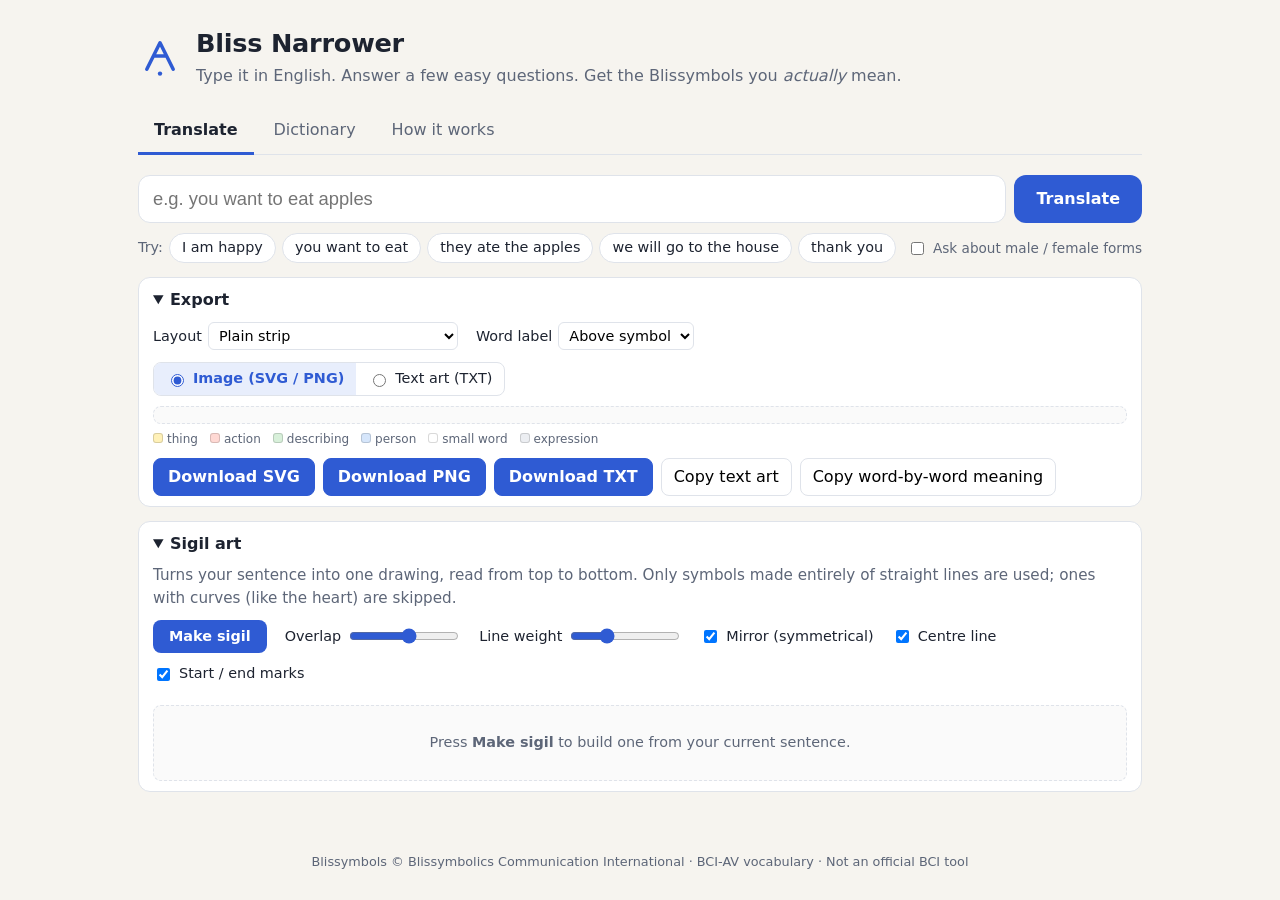
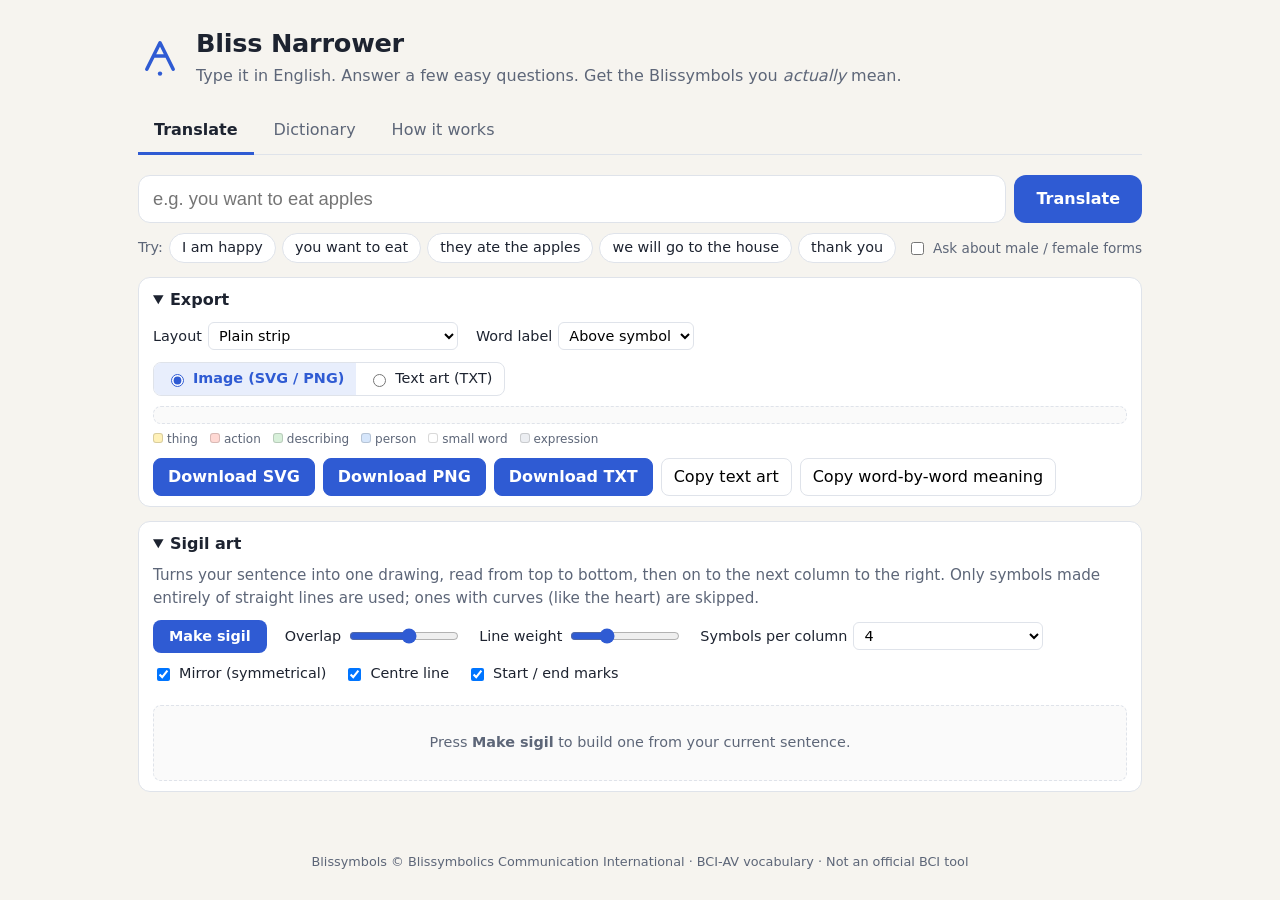
